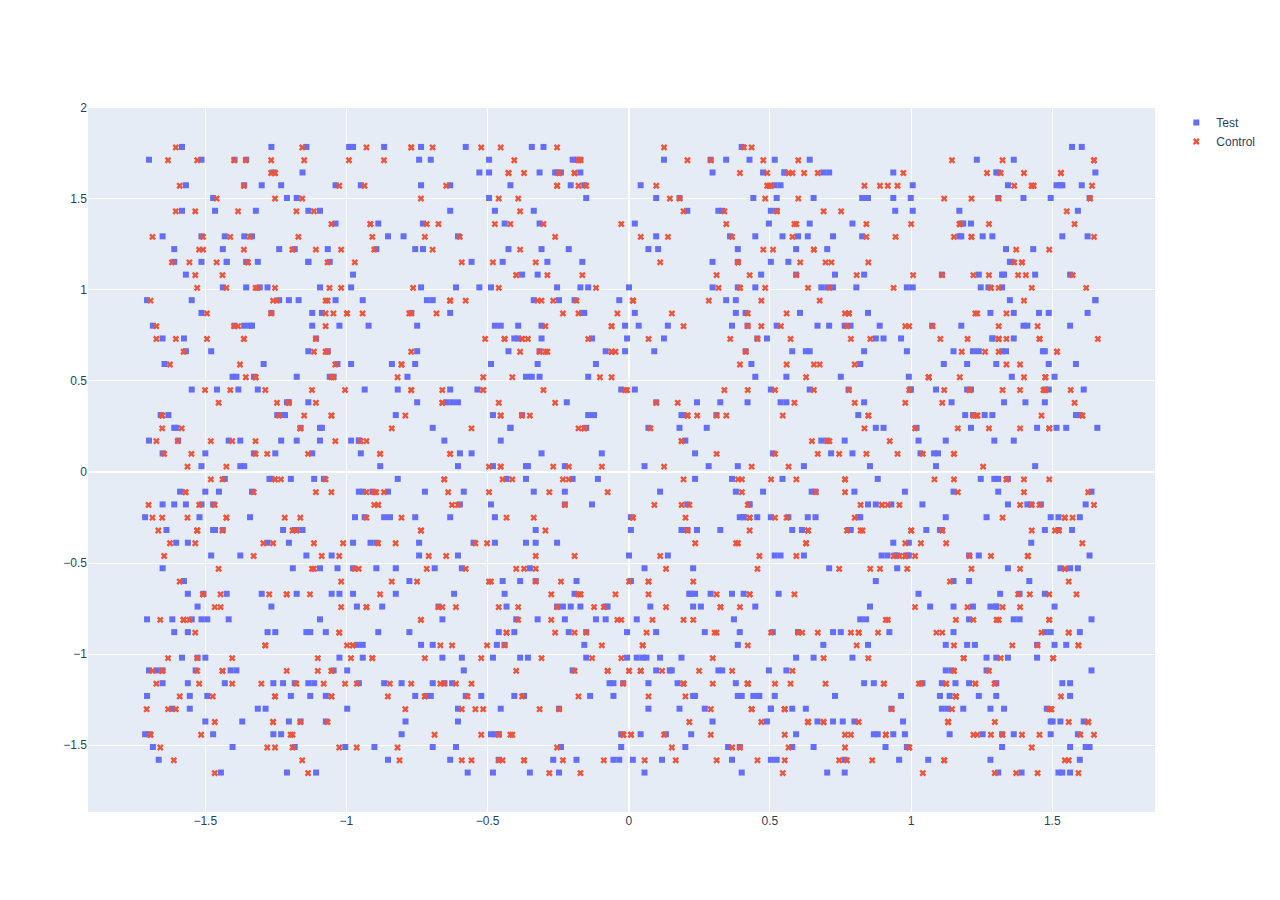
==== templates/graph.html @ 9bb61b9e "changes" ====
<html>
<head><meta charset="utf-8" /></head>
<body>
    <div>                        <script type="text/javascript">window.PlotlyConfig = {MathJaxConfig: 'local'};</script>
        <script type="text/javascript">/**
* plotly.js v2.9.0
* Copyright 2012-2022, Plotly, Inc.
* All rights reserved.
* Licensed under the MIT license
*/
!function(t){if("object"==typeof exports&&"undefined"!=typeof module)module.exports=t();else if("function"==typeof define&&define.amd)define([],t);else{("undefined"!=typeof window?window:"undefined"!=typeof global?global:"undefined"!=typeof self?self:this).Plotly=t()}}((function(){return function t(e,r,n){function i(o,s){if(!r[o]){if(!e[o]){var l="function"==typeof require&&require;if(!s&&l)return l(o,!0);if(a)return a(o,!0);var c=new Error("Cannot find module '"+o+"'");throw c.code="MODULE_NOT_FOUND",c}var u=r[o]={exports:{}};e[o][0].call(u.exports,(function(t){return i(e[o][1][t]||t)}),u,u.exports,t,e,r,n)}return r[o].exports}for(var a="function"==typeof require&&require,o=0;o<n.length;o++)i(n[o]);return i}({1:[function(t,e,r){"use strict";var n=t("../src/lib"),i={"X,X div":'direction:ltr;font-family:"Open Sans",verdana,arial,sans-serif;margin:0;padding:0;',"X input,X button":'font-family:"Open Sans",verdana,arial,sans-serif;',"X input:focus,X button:focus":"outline:none;","X a":"text-decoration:none;","X a:hover":"text-decoration:none;","X .crisp":"shape-rendering:crispEdges;","X .user-select-none":"-webkit-user-select:none;-moz-user-select:none;-ms-user-select:none;-o-user-select:none;user-select:none;","X svg":"overflow:hidden;","X svg a":"fill:#447adb;","X svg a:hover":"fill:#3c6dc5;","X .main-svg":"position:absolute;top:0;left:0;pointer-events:none;","X .main-svg .draglayer":"pointer-events:all;","X .cursor-default":"cursor:default;","X .cursor-pointer":"cursor:pointer;","X .cursor-crosshair":"cursor:crosshair;","X .cursor-move":"cursor:move;","X .cursor-col-resize":"cursor:col-resize;","X .cursor-row-resize":"cursor:row-resize;","X .cursor-ns-resize":"cursor:ns-resize;","X .cursor-ew-resize":"cursor:ew-resize;","X .cursor-sw-resize":"cursor:sw-resize;","X .cursor-s-resize":"cursor:s-resize;","X .cursor-se-resize":"cursor:se-resize;","X .cursor-w-resize":"cursor:w-resize;","X .cursor-e-resize":"cursor:e-resize;","X .cursor-nw-resize":"cursor:nw-resize;","X .cursor-n-resize":"cursor:n-resize;","X .cursor-ne-resize":"cursor:ne-resize;","X .cursor-grab":"cursor:-webkit-grab;cursor:grab;","X .modebar":"position:absolute;top:2px;right:2px;","X .ease-bg":"-webkit-transition:background-color .3s ease 0s;-moz-transition:background-color .3s ease 0s;-ms-transition:background-color .3s ease 0s;-o-transition:background-color .3s ease 0s;transition:background-color .3s ease 0s;","X .modebar--hover>:not(.watermark)":"opacity:0;-webkit-transition:opacity .3s ease 0s;-moz-transition:opacity .3s ease 0s;-ms-transition:opacity .3s ease 0s;-o-transition:opacity .3s ease 0s;transition:opacity .3s ease 0s;","X:hover .modebar--hover .modebar-group":"opacity:1;","X .modebar-group":"float:left;display:inline-block;box-sizing:border-box;padding-left:8px;position:relative;vertical-align:middle;white-space:nowrap;","X .modebar-btn":"position:relative;font-size:16px;padding:3px 4px;height:22px;cursor:pointer;line-height:normal;box-sizing:border-box;","X .modebar-btn svg":"position:relative;top:2px;","X .modebar.vertical":"display:flex;flex-direction:column;flex-wrap:wrap;align-content:flex-end;max-height:100%;","X .modebar.vertical svg":"top:-1px;","X .modebar.vertical .modebar-group":"display:block;float:none;padding-left:0px;padding-bottom:8px;","X .modebar.vertical .modebar-group .modebar-btn":"display:block;text-align:center;","X [data-title]:before,X [data-title]:after":"position:absolute;-webkit-transform:translate3d(0, 0, 0);-moz-transform:translate3d(0, 0, 0);-ms-transform:translate3d(0, 0, 0);-o-transform:translate3d(0, 0, 0);transform:translate3d(0, 0, 0);display:none;opacity:0;z-index:1001;pointer-events:none;top:110%;right:50%;","X [data-title]:hover:before,X [data-title]:hover:after":"display:block;opacity:1;","X [data-title]:before":'content:"";position:absolute;background:transparent;border:6px solid transparent;z-index:1002;margin-top:-12px;border-bottom-color:#69738a;margin-right:-6px;',"X [data-title]:after":"content:attr(data-title);background:#69738a;color:#fff;padding:8px 10px;font-size:12px;line-height:12px;white-space:nowrap;margin-right:-18px;border-radius:2px;","X .vertical [data-title]:before,X .vertical [data-title]:after":"top:0%;right:200%;","X .vertical [data-title]:before":"border:6px solid transparent;border-left-color:#69738a;margin-top:8px;margin-right:-30px;","X .select-outline":"fill:none;stroke-width:1;shape-rendering:crispEdges;","X .select-outline-1":"stroke:#fff;","X .select-outline-2":"stroke:#000;stroke-dasharray:2px 2px;",Y:'font-family:"Open Sans",verdana,arial,sans-serif;position:fixed;top:50px;right:20px;z-index:10000;font-size:10pt;max-width:180px;',"Y p":"margin:0;","Y .notifier-note":"min-width:180px;max-width:250px;border:1px solid #fff;z-index:3000;margin:0;background-color:#8c97af;background-color:rgba(140,151,175,.9);color:#fff;padding:10px;overflow-wrap:break-word;word-wrap:break-word;-ms-hyphens:auto;-webkit-hyphens:auto;hyphens:auto;","Y .notifier-close":"color:#fff;opacity:.8;float:right;padding:0 5px;background:none;border:none;font-size:20px;font-weight:bold;line-height:20px;","Y .notifier-close:hover":"color:#444;text-decoration:none;cursor:pointer;"};for(var a in i){var o=a.replace(/^,/," ,").replace(/X/g,".js-plotly-plot .plotly").replace(/Y/g,".plotly-notifier");n.addStyleRule(o,i[a])}},{"../src/lib":503}],2:[function(t,e,r){"use strict";e.exports=t("../src/transforms/aggregate")},{"../src/transforms/aggregate":1114}],3:[function(t,e,r){"use strict";e.exports=t("../src/traces/bar")},{"../src/traces/bar":656}],4:[function(t,e,r){"use strict";e.exports=t("../src/traces/barpolar")},{"../src/traces/barpolar":669}],5:[function(t,e,r){"use strict";e.exports=t("../src/traces/box")},{"../src/traces/box":679}],6:[function(t,e,r){"use strict";e.exports=t("../src/components/calendars")},{"../src/components/calendars":364}],7:[function(t,e,r){"use strict";e.exports=t("../src/traces/candlestick")},{"../src/traces/candlestick":688}],8:[function(t,e,r){"use strict";e.exports=t("../src/traces/carpet")},{"../src/traces/carpet":707}],9:[function(t,e,r){"use strict";e.exports=t("../src/traces/choropleth")},{"../src/traces/choropleth":721}],10:[function(t,e,r){"use strict";e.exports=t("../src/traces/choroplethmapbox")},{"../src/traces/choroplethmapbox":728}],11:[function(t,e,r){"use strict";e.exports=t("../src/traces/cone")},{"../src/traces/cone":734}],12:[function(t,e,r){"use strict";e.exports=t("../src/traces/contour")},{"../src/traces/contour":749}],13:[function(t,e,r){"use strict";e.exports=t("../src/traces/contourcarpet")},{"../src/traces/contourcarpet":760}],14:[function(t,e,r){"use strict";e.exports=t("../src/core")},{"../src/core":481}],15:[function(t,e,r){"use strict";e.exports=t("../src/traces/densitymapbox")},{"../src/traces/densitymapbox":768}],16:[function(t,e,r){"use strict";e.exports=t("../src/transforms/filter")},{"../src/transforms/filter":1115}],17:[function(t,e,r){"use strict";e.exports=t("../src/traces/funnel")},{"../src/traces/funnel":778}],18:[function(t,e,r){"use strict";e.exports=t("../src/traces/funnelarea")},{"../src/traces/funnelarea":787}],19:[function(t,e,r){"use strict";e.exports=t("../src/transforms/groupby")},{"../src/transforms/groupby":1116}],20:[function(t,e,r){"use strict";e.exports=t("../src/traces/heatmap")},{"../src/traces/heatmap":800}],21:[function(t,e,r){"use strict";e.exports=t("../src/traces/heatmapgl")},{"../src/traces/heatmapgl":811}],22:[function(t,e,r){"use strict";e.exports=t("../src/traces/histogram")},{"../src/traces/histogram":823}],23:[function(t,e,r){"use strict";e.exports=t("../src/traces/histogram2d")},{"../src/traces/histogram2d":829}],24:[function(t,e,r){"use strict";e.exports=t("../src/traces/histogram2dcontour")},{"../src/traces/histogram2dcontour":833}],25:[function(t,e,r){"use strict";e.exports=t("../src/traces/icicle")},{"../src/traces/icicle":839}],26:[function(t,e,r){"use strict";e.exports=t("../src/traces/image")},{"../src/traces/image":852}],27:[function(t,e,r){"use strict";var n=t("./core");n.register([t("./bar"),t("./box"),t("./heatmap"),t("./histogram"),t("./histogram2d"),t("./histogram2dcontour"),t("./contour"),t("./scatterternary"),t("./violin"),t("./funnel"),t("./waterfall"),t("./image"),t("./pie"),t("./sunburst"),t("./treemap"),t("./icicle"),t("./funnelarea"),t("./scatter3d"),t("./surface"),t("./isosurface"),t("./volume"),t("./mesh3d"),t("./cone"),t("./streamtube"),t("./scattergeo"),t("./choropleth"),t("./scattergl"),t("./splom"),t("./pointcloud"),t("./heatmapgl"),t("./parcoords"),t("./parcats"),t("./scattermapbox"),t("./choroplethmapbox"),t("./densitymapbox"),t("./sankey"),t("./indicator"),t("./table"),t("./carpet"),t("./scattercarpet"),t("./contourcarpet"),t("./ohlc"),t("./candlestick"),t("./scatterpolar"),t("./scatterpolargl"),t("./barpolar"),t("./scattersmith"),t("./aggregate"),t("./filter"),t("./groupby"),t("./sort"),t("./calendars")]),e.exports=n},{"./aggregate":2,"./bar":3,"./barpolar":4,"./box":5,"./calendars":6,"./candlestick":7,"./carpet":8,"./choropleth":9,"./choroplethmapbox":10,"./cone":11,"./contour":12,"./contourcarpet":13,"./core":14,"./densitymapbox":15,"./filter":16,"./funnel":17,"./funnelarea":18,"./groupby":19,"./heatmap":20,"./heatmapgl":21,"./histogram":22,"./histogram2d":23,"./histogram2dcontour":24,"./icicle":25,"./image":26,"./indicator":28,"./isosurface":29,"./mesh3d":30,"./ohlc":31,"./parcats":32,"./parcoords":33,"./pie":34,"./pointcloud":35,"./sankey":36,"./scatter3d":37,"./scattercarpet":38,"./scattergeo":39,"./scattergl":40,"./scattermapbox":41,"./scatterpolar":42,"./scatterpolargl":43,"./scattersmith":44,"./scatterternary":45,"./sort":46,"./splom":47,"./streamtube":48,"./sunburst":49,"./surface":50,"./table":51,"./treemap":52,"./violin":53,"./volume":54,"./waterfall":55}],28:[function(t,e,r){"use strict";e.exports=t("../src/traces/indicator")},{"../src/traces/indicator":860}],29:[function(t,e,r){"use strict";e.exports=t("../src/traces/isosurface")},{"../src/traces/isosurface":866}],30:[function(t,e,r){"use strict";e.exports=t("../src/traces/mesh3d")},{"../src/traces/mesh3d":871}],31:[function(t,e,r){"use strict";e.exports=t("../src/traces/ohlc")},{"../src/traces/ohlc":876}],32:[function(t,e,r){"use strict";e.exports=t("../src/traces/parcats")},{"../src/traces/parcats":885}],33:[function(t,e,r){"use strict";e.exports=t("../src/traces/parcoords")},{"../src/traces/parcoords":895}],34:[function(t,e,r){"use strict";e.exports=t("../src/traces/pie")},{"../src/traces/pie":906}],35:[function(t,e,r){"use strict";e.exports=t("../src/traces/pointcloud")},{"../src/traces/pointcloud":915}],36:[function(t,e,r){"use strict";e.exports=t("../src/traces/sankey")},{"../src/traces/sankey":921}],37:[function(t,e,r){"use strict";e.exports=t("../src/traces/scatter3d")},{"../src/traces/scatter3d":959}],38:[function(t,e,r){"use strict";e.exports=t("../src/traces/scattercarpet")},{"../src/traces/scattercarpet":966}],39:[function(t,e,r){"use strict";e.exports=t("../src/traces/scattergeo")},{"../src/traces/scattergeo":974}],40:[function(t,e,r){"use strict";e.exports=t("../src/traces/scattergl")},{"../src/traces/scattergl":987}],41:[function(t,e,r){"use strict";e.exports=t("../src/traces/scattermapbox")},{"../src/traces/scattermapbox":997}],42:[function(t,e,r){"use strict";e.exports=t("../src/traces/scatterpolar")},{"../src/traces/scatterpolar":1005}],43:[function(t,e,r){"use strict";e.exports=t("../src/traces/scatterpolargl")},{"../src/traces/scatterpolargl":1012}],44:[function(t,e,r){"use strict";e.exports=t("../src/traces/scattersmith")},{"../src/traces/scattersmith":1019}],45:[function(t,e,r){"use strict";e.exports=t("../src/traces/scatterternary")},{"../src/traces/scatterternary":1027}],46:[function(t,e,r){"use strict";e.exports=t("../src/transforms/sort")},{"../src/transforms/sort":1118}],47:[function(t,e,r){"use strict";e.exports=t("../src/traces/splom")},{"../src/traces/splom":1036}],48:[function(t,e,r){"use strict";e.exports=t("../src/traces/streamtube")},{"../src/traces/streamtube":1044}],49:[function(t,e,r){"use strict";e.exports=t("../src/traces/sunburst")},{"../src/traces/sunburst":1052}],50:[function(t,e,r){"use strict";e.exports=t("../src/traces/surface")},{"../src/traces/surface":1061}],51:[function(t,e,r){"use strict";e.exports=t("../src/traces/table")},{"../src/traces/table":1069}],52:[function(t,e,r){"use strict";e.exports=t("../src/traces/treemap")},{"../src/traces/treemap":1080}],53:[function(t,e,r){"use strict";e.exports=t("../src/traces/violin")},{"../src/traces/violin":1093}],54:[function(t,e,r){"use strict";e.exports=t("../src/traces/volume")},{"../src/traces/volume":1101}],55:[function(t,e,r){"use strict";e.exports=t("../src/traces/waterfall")},{"../src/traces/waterfall":1109}],56:[function(t,e,r){!function(n,i){"object"==typeof r&&void 0!==e?i(r,t("d3-array"),t("d3-collection"),t("d3-shape"),t("elementary-circuits-directed-graph")):i(n.d3=n.d3||{},n.d3,n.d3,n.d3,null)}(this,(function(t,e,r,n,i){"use strict";function a(t){return t.target.depth}function o(t,e){return t.sourceLinks.length?t.depth:e-1}function s(t){return function(){return t}}i=i&&i.hasOwnProperty("default")?i.default:i;var l="function"==typeof Symbol&&"symbol"==typeof Symbol.iterator?function(t){return typeof t}:function(t){return t&&"function"==typeof Symbol&&t.constructor===Symbol&&t!==Symbol.prototype?"symbol":typeof t};function c(t,e){return f(t.source,e.source)||t.index-e.index}function u(t,e){return f(t.target,e.target)||t.index-e.index}function f(t,e){return t.partOfCycle===e.partOfCycle?t.y0-e.y0:"top"===t.circularLinkType||"bottom"===e.circularLinkType?-1:1}function h(t){return t.value}function p(t){return(t.y0+t.y1)/2}function d(t){return p(t.source)}function g(t){return p(t.target)}function m(t){return t.index}function v(t){return t.nodes}function y(t){return t.links}function x(t,e){var r=t.get(e);if(!r)throw new Error("missing: "+e);return r}function b(t,e){return e(t)}function _(t,e,r){var n=0;if(null===r){for(var a=[],o=0;o<t.links.length;o++){var s=t.links[o],l=s.source.index,c=s.target.index;a[l]||(a[l]=[]),a[c]||(a[c]=[]),-1===a[l].indexOf(c)&&a[l].push(c)}var u=i(a);u.sort((function(t,e){return t.length-e.length}));var f={};for(o=0;o<u.length;o++){var h=u[o].slice(-2);f[h[0]]||(f[h[0]]={}),f[h[0]][h[1]]=!0}t.links.forEach((function(t){var e=t.target.index,r=t.source.index;e===r||f[r]&&f[r][e]?(t.circular=!0,t.circularLinkID=n,n+=1):t.circular=!1}))}else t.links.forEach((function(t){t.source[r]<t.target[r]?t.circular=!1:(t.circular=!0,t.circularLinkID=n,n+=1)}))}function w(t,e){var r=0,n=0;t.links.forEach((function(i){i.circular&&(i.source.circularLinkType||i.target.circularLinkType?i.circularLinkType=i.source.circularLinkType?i.source.circularLinkType:i.target.circularLinkType:i.circularLinkType=r<n?"top":"bottom","top"==i.circularLinkType?r+=1:n+=1,t.nodes.forEach((function(t){b(t,e)!=b(i.source,e)&&b(t,e)!=b(i.target,e)||(t.circularLinkType=i.circularLinkType)})))})),t.links.forEach((function(t){t.circular&&(t.source.circularLinkType==t.target.circularLinkType&&(t.circularLinkType=t.source.circularLinkType),q(t,e)&&(t.circularLinkType=t.source.circularLinkType))}))}function T(t){var e=Math.abs(t.y1-t.y0),r=Math.abs(t.target.x0-t.source.x1);return Math.atan(r/e)}function k(t,e){var r=0;t.sourceLinks.forEach((function(t){r=t.circular&&!q(t,e)?r+1:r}));var n=0;return t.targetLinks.forEach((function(t){n=t.circular&&!q(t,e)?n+1:n})),r+n}function A(t){var e=t.source.sourceLinks,r=0;e.forEach((function(t){r=t.circular?r+1:r}));var n=t.target.targetLinks,i=0;return n.forEach((function(t){i=t.circular?i+1:i})),!(r>1||i>1)}function M(t,e,r){return t.sort(E),t.forEach((function(n,i){var a,o,s=0;if(q(n,r)&&A(n))n.circularPathData.verticalBuffer=s+n.width/2;else{for(var l=0;l<i;l++)if(a=t[i],o=t[l],!(a.source.column<o.target.column||a.target.column>o.source.column)){var c=t[l].circularPathData.verticalBuffer+t[l].width/2+e;s=c>s?c:s}n.circularPathData.verticalBuffer=s+n.width/2}})),t}function S(t,r,i,a){var o=e.min(t.links,(function(t){return t.source.y0}));t.links.forEach((function(t){t.circular&&(t.circularPathData={})})),M(t.links.filter((function(t){return"top"==t.circularLinkType})),r,a),M(t.links.filter((function(t){return"bottom"==t.circularLinkType})),r,a),t.links.forEach((function(e){if(e.circular){if(e.circularPathData.arcRadius=e.width+10,e.circularPathData.leftNodeBuffer=5,e.circularPathData.rightNodeBuffer=5,e.circularPathData.sourceWidth=e.source.x1-e.source.x0,e.circularPathData.sourceX=e.source.x0+e.circularPathData.sourceWidth,e.circularPathData.targetX=e.target.x0,e.circularPathData.sourceY=e.y0,e.circularPathData.targetY=e.y1,q(e,a)&&A(e))e.circularPathData.leftSmallArcRadius=10+e.width/2,e.circularPathData.leftLargeArcRadius=10+e.width/2,e.circularPathData.rightSmallArcRadius=10+e.width/2,e.circularPathData.rightLargeArcRadius=10+e.width/2,"bottom"==e.circularLinkType?(e.circularPathData.verticalFullExtent=e.source.y1+25+e.circularPathData.verticalBuffer,e.circularPathData.verticalLeftInnerExtent=e.circularPathData.verticalFullExtent-e.circularPathData.leftLargeArcRadius,e.circularPathData.verticalRightInnerExtent=e.circularPathData.verticalFullExtent-e.circularPathData.rightLargeArcRadius):(e.circularPathData.verticalFullExtent=e.source.y0-25-e.circularPathData.verticalBuffer,e.circularPathData.verticalLeftInnerExtent=e.circularPathData.verticalFullExtent+e.circularPathData.leftLargeArcRadius,e.circularPathData.verticalRightInnerExtent=e.circularPathData.verticalFullExtent+e.circularPathData.rightLargeArcRadius);else{var s=e.source.column,l=e.circularLinkType,c=t.links.filter((function(t){return t.source.column==s&&t.circularLinkType==l}));"bottom"==e.circularLinkType?c.sort(C):c.sort(L);var u=0;c.forEach((function(t,n){t.circularLinkID==e.circularLinkID&&(e.circularPathData.leftSmallArcRadius=10+e.width/2+u,e.circularPathData.leftLargeArcRadius=10+e.width/2+n*r+u),u+=t.width})),s=e.target.column,c=t.links.filter((function(t){return t.target.column==s&&t.circularLinkType==l})),"bottom"==e.circularLinkType?c.sort(I):c.sort(P),u=0,c.forEach((function(t,n){t.circularLinkID==e.circularLinkID&&(e.circularPathData.rightSmallArcRadius=10+e.width/2+u,e.circularPathData.rightLargeArcRadius=10+e.width/2+n*r+u),u+=t.width})),"bottom"==e.circularLinkType?(e.circularPathData.verticalFullExtent=Math.max(i,e.source.y1,e.target.y1)+25+e.circularPathData.verticalBuffer,e.circularPathData.verticalLeftInnerExtent=e.circularPathData.verticalFullExtent-e.circularPathData.leftLargeArcRadius,e.circularPathData.verticalRightInnerExtent=e.circularPathData.verticalFullExtent-e.circularPathData.rightLargeArcRadius):(e.circularPathData.verticalFullExtent=o-25-e.circularPathData.verticalBuffer,e.circularPathData.verticalLeftInnerExtent=e.circularPathData.verticalFullExtent+e.circularPathData.leftLargeArcRadius,e.circularPathData.verticalRightInnerExtent=e.circularPathData.verticalFullExtent+e.circularPathData.rightLargeArcRadius)}e.circularPathData.leftInnerExtent=e.circularPathData.sourceX+e.circularPathData.leftNodeBuffer,e.circularPathData.rightInnerExtent=e.circularPathData.targetX-e.circularPathData.rightNodeBuffer,e.circularPathData.leftFullExtent=e.circularPathData.sourceX+e.circularPathData.leftLargeArcRadius+e.circularPathData.leftNodeBuffer,e.circularPathData.rightFullExtent=e.circularPathData.targetX-e.circularPathData.rightLargeArcRadius-e.circularPathData.rightNodeBuffer}if(e.circular)e.path=function(t){var e="";e="top"==t.circularLinkType?"M"+t.circularPathData.sourceX+" "+t.circularPathData.sourceY+" L"+t.circularPathData.leftInnerExtent+" "+t.circularPathData.sourceY+" A"+t.circularPathData.leftLargeArcRadius+" "+t.circularPathData.leftSmallArcRadius+" 0 0 0 "+t.circularPathData.leftFullExtent+" "+(t.circularPathData.sourceY-t.circularPathData.leftSmallArcRadius)+" L"+t.circularPathData.leftFullExtent+" "+t.circularPathData.verticalLeftInnerExtent+" A"+t.circularPathData.leftLargeArcRadius+" "+t.circularPathData.leftLargeArcRadius+" 0 0 0 "+t.circularPathData.leftInnerExtent+" "+t.circularPathData.verticalFullExtent+" L"+t.circularPathData.rightInnerExtent+" "+t.circularPathData.verticalFullExtent+" A"+t.circularPathData.rightLargeArcRadius+" "+t.circularPathData.rightLargeArcRadius+" 0 0 0 "+t.circularPathData.rightFullExtent+" "+t.circularPathData.verticalRightInnerExtent+" L"+t.circularPathData.rightFullExtent+" "+(t.circularPathData.targetY-t.circularPathData.rightSmallArcRadius)+" A"+t.circularPathData.rightLargeArcRadius+" "+t.circularPathData.rightSmallArcRadius+" 0 0 0 "+t.circularPathData.rightInnerExtent+" "+t.circularPathData.targetY+" L"+t.circularPathData.targetX+" "+t.circularPathData.targetY:"M"+t.circularPathData.sourceX+" "+t.circularPathData.sourceY+" L"+t.circularPathData.leftInnerExtent+" "+t.circularPathData.sourceY+" A"+t.circularPathData.leftLargeArcRadius+" "+t.circularPathData.leftSmallArcRadius+" 0 0 1 "+t.circularPathData.leftFullExtent+" "+(t.circularPathData.sourceY+t.circularPathData.leftSmallArcRadius)+" L"+t.circularPathData.leftFullExtent+" "+t.circularPathData.verticalLeftInnerExtent+" A"+t.circularPathData.leftLargeArcRadius+" "+t.circularPathData.leftLargeArcRadius+" 0 0 1 "+t.circularPathData.leftInnerExtent+" "+t.circularPathData.verticalFullExtent+" L"+t.circularPathData.rightInnerExtent+" "+t.circularPathData.verticalFullExtent+" A"+t.circularPathData.rightLargeArcRadius+" "+t.circularPathData.rightLargeArcRadius+" 0 0 1 "+t.circularPathData.rightFullExtent+" "+t.circularPathData.verticalRightInnerExtent+" L"+t.circularPathData.rightFullExtent+" "+(t.circularPathData.targetY+t.circularPathData.rightSmallArcRadius)+" A"+t.circularPathData.rightLargeArcRadius+" "+t.circularPathData.rightSmallArcRadius+" 0 0 1 "+t.circularPathData.rightInnerExtent+" "+t.circularPathData.targetY+" L"+t.circularPathData.targetX+" "+t.circularPathData.targetY;return e}(e);else{var f=n.linkHorizontal().source((function(t){return[t.source.x0+(t.source.x1-t.source.x0),t.y0]})).target((function(t){return[t.target.x0,t.y1]}));e.path=f(e)}}))}function E(t,e){return O(t)==O(e)?"bottom"==t.circularLinkType?C(t,e):L(t,e):O(e)-O(t)}function L(t,e){return t.y0-e.y0}function C(t,e){return e.y0-t.y0}function P(t,e){return t.y1-e.y1}function I(t,e){return e.y1-t.y1}function O(t){return t.target.column-t.source.column}function z(t){return t.target.x0-t.source.x1}function D(t,e){var r=T(t),n=z(e)/Math.tan(r);return"up"==H(t)?t.y1+n:t.y1-n}function R(t,e){var r=T(t),n=z(e)/Math.tan(r);return"up"==H(t)?t.y1-n:t.y1+n}function F(t,e,r,n){t.links.forEach((function(i){if(!i.circular&&i.target.column-i.source.column>1){var a=i.source.column+1,o=i.target.column-1,s=1,l=o-a+1;for(s=1;a<=o;a++,s++)t.nodes.forEach((function(o){if(o.column==a){var c,u=s/(l+1),f=Math.pow(1-u,3),h=3*u*Math.pow(1-u,2),p=3*Math.pow(u,2)*(1-u),d=Math.pow(u,3),g=f*i.y0+h*i.y0+p*i.y1+d*i.y1,m=g-i.width/2,v=g+i.width/2;m>o.y0&&m<o.y1?(c=o.y1-m+10,c="bottom"==o.circularLinkType?c:-c,o=N(o,c,e,r),t.nodes.forEach((function(t){b(t,n)!=b(o,n)&&t.column==o.column&&B(o,t)&&N(t,c,e,r)}))):(v>o.y0&&v<o.y1||m<o.y0&&v>o.y1)&&(c=v-o.y0+10,o=N(o,c,e,r),t.nodes.forEach((function(t){b(t,n)!=b(o,n)&&t.column==o.column&&t.y0<o.y1&&t.y1>o.y1&&N(t,c,e,r)})))}}))}}))}function B(t,e){return t.y0>e.y0&&t.y0<e.y1||(t.y1>e.y0&&t.y1<e.y1||t.y0<e.y0&&t.y1>e.y1)}function N(t,e,r,n){return t.y0+e>=r&&t.y1+e<=n&&(t.y0=t.y0+e,t.y1=t.y1+e,t.targetLinks.forEach((function(t){t.y1=t.y1+e})),t.sourceLinks.forEach((function(t){t.y0=t.y0+e}))),t}function j(t,e,r,n){t.nodes.forEach((function(i){n&&i.y+(i.y1-i.y0)>e&&(i.y=i.y-(i.y+(i.y1-i.y0)-e));var a=t.links.filter((function(t){return b(t.source,r)==b(i,r)})),o=a.length;o>1&&a.sort((function(t,e){if(!t.circular&&!e.circular){if(t.target.column==e.target.column)return t.y1-e.y1;if(!V(t,e))return t.y1-e.y1;if(t.target.column>e.target.column){var r=R(e,t);return t.y1-r}if(e.target.column>t.target.column)return R(t,e)-e.y1}return t.circular&&!e.circular?"top"==t.circularLinkType?-1:1:e.circular&&!t.circular?"top"==e.circularLinkType?1:-1:t.circular&&e.circular?t.circularLinkType===e.circularLinkType&&"top"==t.circularLinkType?t.target.column===e.target.column?t.target.y1-e.target.y1:e.target.column-t.target.column:t.circularLinkType===e.circularLinkType&&"bottom"==t.circularLinkType?t.target.column===e.target.column?e.target.y1-t.target.y1:t.target.column-e.target.column:"top"==t.circularLinkType?-1:1:void 0}));var s=i.y0;a.forEach((function(t){t.y0=s+t.width/2,s+=t.width})),a.forEach((function(t,e){if("bottom"==t.circularLinkType){for(var r=e+1,n=0;r<o;r++)n+=a[r].width;t.y0=i.y1-n-t.width/2}}))}))}function U(t,e,r){t.nodes.forEach((function(e){var n=t.links.filter((function(t){return b(t.target,r)==b(e,r)})),i=n.length;i>1&&n.sort((function(t,e){if(!t.circular&&!e.circular){if(t.source.column==e.source.column)return t.y0-e.y0;if(!V(t,e))return t.y0-e.y0;if(e.source.column<t.source.column){var r=D(e,t);return t.y0-r}if(t.source.column<e.source.column)return D(t,e)-e.y0}return t.circular&&!e.circular?"top"==t.circularLinkType?-1:1:e.circular&&!t.circular?"top"==e.circularLinkType?1:-1:t.circular&&e.circular?t.circularLinkType===e.circularLinkType&&"top"==t.circularLinkType?t.source.column===e.source.column?t.source.y1-e.source.y1:t.source.column-e.source.column:t.circularLinkType===e.circularLinkType&&"bottom"==t.circularLinkType?t.source.column===e.source.column?t.source.y1-e.source.y1:e.source.column-t.source.column:"top"==t.circularLinkType?-1:1:void 0}));var a=e.y0;n.forEach((function(t){t.y1=a+t.width/2,a+=t.width})),n.forEach((function(t,r){if("bottom"==t.circularLinkType){for(var a=r+1,o=0;a<i;a++)o+=n[a].width;t.y1=e.y1-o-t.width/2}}))}))}function V(t,e){return H(t)==H(e)}function H(t){return t.y0-t.y1>0?"up":"down"}function q(t,e){return b(t.source,e)==b(t.target,e)}function G(t,r,n){var i=t.nodes,a=t.links,o=!1,s=!1;if(a.forEach((function(t){"top"==t.circularLinkType?o=!0:"bottom"==t.circularLinkType&&(s=!0)})),0==o||0==s){var l=e.min(i,(function(t){return t.y0})),c=(n-r)/(e.max(i,(function(t){return t.y1}))-l);i.forEach((function(t){var e=(t.y1-t.y0)*c;t.y0=(t.y0-l)*c,t.y1=t.y0+e})),a.forEach((function(t){t.y0=(t.y0-l)*c,t.y1=(t.y1-l)*c,t.width=t.width*c}))}}t.sankeyCircular=function(){var t,n,i=0,a=0,b=1,T=1,A=24,M=m,E=o,L=v,C=y,P=32,I=2,O=null;function z(){var t={nodes:L.apply(null,arguments),links:C.apply(null,arguments)};D(t),_(t,M,O),R(t),B(t),w(t,M),N(t,P,M),V(t);for(var e=4,r=0;r<e;r++)j(t,T,M),U(t,T,M),F(t,a,T,M),j(t,T,M),U(t,T,M);return G(t,a,T),S(t,I,T,M),t}function D(t){t.nodes.forEach((function(t,e){t.index=e,t.sourceLinks=[],t.targetLinks=[]}));var e=r.map(t.nodes,M);return t.links.forEach((function(t,r){t.index=r;var n=t.source,i=t.target;"object"!==(void 0===n?"undefined":l(n))&&(n=t.source=x(e,n)),"object"!==(void 0===i?"undefined":l(i))&&(i=t.target=x(e,i)),n.sourceLinks.push(t),i.targetLinks.push(t)})),t}function R(t){t.nodes.forEach((function(t){t.partOfCycle=!1,t.value=Math.max(e.sum(t.sourceLinks,h),e.sum(t.targetLinks,h)),t.sourceLinks.forEach((function(e){e.circular&&(t.partOfCycle=!0,t.circularLinkType=e.circularLinkType)})),t.targetLinks.forEach((function(e){e.circular&&(t.partOfCycle=!0,t.circularLinkType=e.circularLinkType)}))}))}function B(t){var e,r,n;for(e=t.nodes,r=[],n=0;e.length;++n,e=r,r=[])e.forEach((function(t){t.depth=n,t.sourceLinks.forEach((function(t){r.indexOf(t.target)<0&&!t.circular&&r.push(t.target)}))}));for(e=t.nodes,r=[],n=0;e.length;++n,e=r,r=[])e.forEach((function(t){t.height=n,t.targetLinks.forEach((function(t){r.indexOf(t.source)<0&&!t.circular&&r.push(t.source)}))}));t.nodes.forEach((function(t){t.column=Math.floor(E.call(null,t,n))}))}function N(o,s,l){var c=r.nest().key((function(t){return t.column})).sortKeys(e.ascending).entries(o.nodes).map((function(t){return t.values}));!function(r){if(n){var s=1/0;c.forEach((function(t){var e=T*n/(t.length+1);s=e<s?e:s})),t=s}var l=e.min(c,(function(r){return(T-a-(r.length-1)*t)/e.sum(r,h)}));l*=.3,o.links.forEach((function(t){t.width=t.value*l}));var u=function(t){var r=0,n=0,i=0,a=0,o=e.max(t.nodes,(function(t){return t.column}));return t.links.forEach((function(t){t.circular&&("top"==t.circularLinkType?r+=t.width:n+=t.width,0==t.target.column&&(a+=t.width),t.source.column==o&&(i+=t.width))})),{top:r=r>0?r+25+10:r,bottom:n=n>0?n+25+10:n,left:a=a>0?a+25+10:a,right:i=i>0?i+25+10:i}}(o),f=function(t,r){var n=e.max(t.nodes,(function(t){return t.column})),o=b-i,s=T-a,l=o/(o+r.right+r.left),c=s/(s+r.top+r.bottom);return i=i*l+r.left,b=0==r.right?b:b*l,a=a*c+r.top,T*=c,t.nodes.forEach((function(t){t.x0=i+t.column*((b-i-A)/n),t.x1=t.x0+A})),c}(o,u);l*=f,o.links.forEach((function(t){t.width=t.value*l})),c.forEach((function(t){var e=t.length;t.forEach((function(t,n){t.depth==c.length-1&&1==e||0==t.depth&&1==e?(t.y0=T/2-t.value*l,t.y1=t.y0+t.value*l):t.partOfCycle?0==k(t,r)?(t.y0=T/2+n,t.y1=t.y0+t.value*l):"top"==t.circularLinkType?(t.y0=a+n,t.y1=t.y0+t.value*l):(t.y0=T-t.value*l-n,t.y1=t.y0+t.value*l):0==u.top||0==u.bottom?(t.y0=(T-a)/e*n,t.y1=t.y0+t.value*l):(t.y0=(T-a)/2-e/2+n,t.y1=t.y0+t.value*l)}))}))}(l),y();for(var u=1,m=s;m>0;--m)v(u*=.99,l),y();function v(t,r){var n=c.length;c.forEach((function(i){var a=i.length,o=i[0].depth;i.forEach((function(i){var s;if(i.sourceLinks.length||i.targetLinks.length)if(i.partOfCycle&&k(i,r)>0);else if(0==o&&1==a)s=i.y1-i.y0,i.y0=T/2-s/2,i.y1=T/2+s/2;else if(o==n-1&&1==a)s=i.y1-i.y0,i.y0=T/2-s/2,i.y1=T/2+s/2;else{var l=e.mean(i.sourceLinks,g),c=e.mean(i.targetLinks,d),u=((l&&c?(l+c)/2:l||c)-p(i))*t;i.y0+=u,i.y1+=u}}))}))}function y(){c.forEach((function(e){var r,n,i,o=a,s=e.length;for(e.sort(f),i=0;i<s;++i)(n=o-(r=e[i]).y0)>0&&(r.y0+=n,r.y1+=n),o=r.y1+t;if((n=o-t-T)>0)for(o=r.y0-=n,r.y1-=n,i=s-2;i>=0;--i)(n=(r=e[i]).y1+t-o)>0&&(r.y0-=n,r.y1-=n),o=r.y0}))}}function V(t){t.nodes.forEach((function(t){t.sourceLinks.sort(u),t.targetLinks.sort(c)})),t.nodes.forEach((function(t){var e=t.y0,r=e,n=t.y1,i=n;t.sourceLinks.forEach((function(t){t.circular?(t.y0=n-t.width/2,n-=t.width):(t.y0=e+t.width/2,e+=t.width)})),t.targetLinks.forEach((function(t){t.circular?(t.y1=i-t.width/2,i-=t.width):(t.y1=r+t.width/2,r+=t.width)}))}))}return z.nodeId=function(t){return arguments.length?(M="function"==typeof t?t:s(t),z):M},z.nodeAlign=function(t){return arguments.length?(E="function"==typeof t?t:s(t),z):E},z.nodeWidth=function(t){return arguments.length?(A=+t,z):A},z.nodePadding=function(e){return arguments.length?(t=+e,z):t},z.nodes=function(t){return arguments.length?(L="function"==typeof t?t:s(t),z):L},z.links=function(t){return arguments.length?(C="function"==typeof t?t:s(t),z):C},z.size=function(t){return arguments.length?(i=a=0,b=+t[0],T=+t[1],z):[b-i,T-a]},z.extent=function(t){return arguments.length?(i=+t[0][0],b=+t[1][0],a=+t[0][1],T=+t[1][1],z):[[i,a],[b,T]]},z.iterations=function(t){return arguments.length?(P=+t,z):P},z.circularLinkGap=function(t){return arguments.length?(I=+t,z):I},z.nodePaddingRatio=function(t){return arguments.length?(n=+t,z):n},z.sortNodes=function(t){return arguments.length?(O=t,z):O},z.update=function(t){return w(t,M),V(t),t.links.forEach((function(t){t.circular&&(t.circularLinkType=t.y0+t.y1<T?"top":"bottom",t.source.circularLinkType=t.circularLinkType,t.target.circularLinkType=t.circularLinkType)})),j(t,T,M,!1),U(t,T,M),S(t,I,T,M),t},z},t.sankeyCenter=function(t){return t.targetLinks.length?t.depth:t.sourceLinks.length?e.min(t.sourceLinks,a)-1:0},t.sankeyLeft=function(t){return t.depth},t.sankeyRight=function(t,e){return e-1-t.height},t.sankeyJustify=o,Object.defineProperty(t,"__esModule",{value:!0})}))},{"d3-array":107,"d3-collection":108,"d3-shape":119,"elementary-circuits-directed-graph":130}],57:[function(t,e,r){!function(n,i){"object"==typeof r&&void 0!==e?i(r,t("d3-array"),t("d3-collection"),t("d3-shape")):i(n.d3=n.d3||{},n.d3,n.d3,n.d3)}(this,(function(t,e,r,n){"use strict";function i(t){return t.target.depth}function a(t,e){return t.sourceLinks.length?t.depth:e-1}function o(t){return function(){return t}}function s(t,e){return c(t.source,e.source)||t.index-e.index}function l(t,e){return c(t.target,e.target)||t.index-e.index}function c(t,e){return t.y0-e.y0}function u(t){return t.value}function f(t){return(t.y0+t.y1)/2}function h(t){return f(t.source)*t.value}function p(t){return f(t.target)*t.value}function d(t){return t.index}function g(t){return t.nodes}function m(t){return t.links}function v(t,e){var r=t.get(e);if(!r)throw new Error("missing: "+e);return r}function y(t){return[t.source.x1,t.y0]}function x(t){return[t.target.x0,t.y1]}t.sankey=function(){var t=0,n=0,i=1,y=1,x=24,b=8,_=d,w=a,T=g,k=m,A=32;function M(){var t={nodes:T.apply(null,arguments),links:k.apply(null,arguments)};return S(t),E(t),L(t),C(t),P(t),t}function S(t){t.nodes.forEach((function(t,e){t.index=e,t.sourceLinks=[],t.targetLinks=[]}));var e=r.map(t.nodes,_);t.links.forEach((function(t,r){t.index=r;var n=t.source,i=t.target;"object"!=typeof n&&(n=t.source=v(e,n)),"object"!=typeof i&&(i=t.target=v(e,i)),n.sourceLinks.push(t),i.targetLinks.push(t)}))}function E(t){t.nodes.forEach((function(t){t.value=Math.max(e.sum(t.sourceLinks,u),e.sum(t.targetLinks,u))}))}function L(e){var r,n,a;for(r=e.nodes,n=[],a=0;r.length;++a,r=n,n=[])r.forEach((function(t){t.depth=a,t.sourceLinks.forEach((function(t){n.indexOf(t.target)<0&&n.push(t.target)}))}));for(r=e.nodes,n=[],a=0;r.length;++a,r=n,n=[])r.forEach((function(t){t.height=a,t.targetLinks.forEach((function(t){n.indexOf(t.source)<0&&n.push(t.source)}))}));var o=(i-t-x)/(a-1);e.nodes.forEach((function(e){e.x1=(e.x0=t+Math.max(0,Math.min(a-1,Math.floor(w.call(null,e,a))))*o)+x}))}function C(t){var i=r.nest().key((function(t){return t.x0})).sortKeys(e.ascending).entries(t.nodes).map((function(t){return t.values}));!function(){var r=e.max(i,(function(t){return t.length})),a=2/3*(y-n)/(r-1);b>a&&(b=a);var o=e.min(i,(function(t){return(y-n-(t.length-1)*b)/e.sum(t,u)}));i.forEach((function(t){t.forEach((function(t,e){t.y1=(t.y0=e)+t.value*o}))})),t.links.forEach((function(t){t.width=t.value*o}))}(),d();for(var a=1,o=A;o>0;--o)l(a*=.99),d(),s(a),d();function s(t){i.forEach((function(r){r.forEach((function(r){if(r.targetLinks.length){var n=(e.sum(r.targetLinks,h)/e.sum(r.targetLinks,u)-f(r))*t;r.y0+=n,r.y1+=n}}))}))}function l(t){i.slice().reverse().forEach((function(r){r.forEach((function(r){if(r.sourceLinks.length){var n=(e.sum(r.sourceLinks,p)/e.sum(r.sourceLinks,u)-f(r))*t;r.y0+=n,r.y1+=n}}))}))}function d(){i.forEach((function(t){var e,r,i,a=n,o=t.length;for(t.sort(c),i=0;i<o;++i)(r=a-(e=t[i]).y0)>0&&(e.y0+=r,e.y1+=r),a=e.y1+b;if((r=a-b-y)>0)for(a=e.y0-=r,e.y1-=r,i=o-2;i>=0;--i)(r=(e=t[i]).y1+b-a)>0&&(e.y0-=r,e.y1-=r),a=e.y0}))}}function P(t){t.nodes.forEach((function(t){t.sourceLinks.sort(l),t.targetLinks.sort(s)})),t.nodes.forEach((function(t){var e=t.y0,r=e;t.sourceLinks.forEach((function(t){t.y0=e+t.width/2,e+=t.width})),t.targetLinks.forEach((function(t){t.y1=r+t.width/2,r+=t.width}))}))}return M.update=function(t){return P(t),t},M.nodeId=function(t){return arguments.length?(_="function"==typeof t?t:o(t),M):_},M.nodeAlign=function(t){return arguments.length?(w="function"==typeof t?t:o(t),M):w},M.nodeWidth=function(t){return arguments.length?(x=+t,M):x},M.nodePadding=function(t){return arguments.length?(b=+t,M):b},M.nodes=function(t){return arguments.length?(T="function"==typeof t?t:o(t),M):T},M.links=function(t){return arguments.length?(k="function"==typeof t?t:o(t),M):k},M.size=function(e){return arguments.length?(t=n=0,i=+e[0],y=+e[1],M):[i-t,y-n]},M.extent=function(e){return arguments.length?(t=+e[0][0],i=+e[1][0],n=+e[0][1],y=+e[1][1],M):[[t,n],[i,y]]},M.iterations=function(t){return arguments.length?(A=+t,M):A},M},t.sankeyCenter=function(t){return t.targetLinks.length?t.depth:t.sourceLinks.length?e.min(t.sourceLinks,i)-1:0},t.sankeyLeft=function(t){return t.depth},t.sankeyRight=function(t,e){return e-1-t.height},t.sankeyJustify=a,t.sankeyLinkHorizontal=function(){return n.linkHorizontal().source(y).target(x)},Object.defineProperty(t,"__esModule",{value:!0})}))},{"d3-array":107,"d3-collection":108,"d3-shape":119}],58:[function(t,e,r){(function(){var t={version:"3.8.0"},r=[].slice,n=function(t){return r.call(t)},i=self.document;function a(t){return t&&(t.ownerDocument||t.document||t).documentElement}function o(t){return t&&(t.ownerDocument&&t.ownerDocument.defaultView||t.document&&t||t.defaultView)}if(i)try{n(i.documentElement.childNodes)[0].nodeType}catch(t){n=function(t){for(var e=t.length,r=new Array(e);e--;)r[e]=t[e];return r}}if(Date.now||(Date.now=function(){return+new Date}),i)try{i.createElement("DIV").style.setProperty("opacity",0,"")}catch(t){var s=this.Element.prototype,l=s.setAttribute,c=s.setAttributeNS,u=this.CSSStyleDeclaration.prototype,f=u.setProperty;s.setAttribute=function(t,e){l.call(this,t,e+"")},s.setAttributeNS=function(t,e,r){c.call(this,t,e,r+"")},u.setProperty=function(t,e,r){f.call(this,t,e+"",r)}}function h(t,e){return t<e?-1:t>e?1:t>=e?0:NaN}function p(t){return null===t?NaN:+t}function d(t){return!isNaN(t)}function g(t){return{left:function(e,r,n,i){for(arguments.length<3&&(n=0),arguments.length<4&&(i=e.length);n<i;){var a=n+i>>>1;t(e[a],r)<0?n=a+1:i=a}return n},right:function(e,r,n,i){for(arguments.length<3&&(n=0),arguments.length<4&&(i=e.length);n<i;){var a=n+i>>>1;t(e[a],r)>0?i=a:n=a+1}return n}}}t.ascending=h,t.descending=function(t,e){return e<t?-1:e>t?1:e>=t?0:NaN},t.min=function(t,e){var r,n,i=-1,a=t.length;if(1===arguments.length){for(;++i<a;)if(null!=(n=t[i])&&n>=n){r=n;break}for(;++i<a;)null!=(n=t[i])&&r>n&&(r=n)}else{for(;++i<a;)if(null!=(n=e.call(t,t[i],i))&&n>=n){r=n;break}for(;++i<a;)null!=(n=e.call(t,t[i],i))&&r>n&&(r=n)}return r},t.max=function(t,e){var r,n,i=-1,a=t.length;if(1===arguments.length){for(;++i<a;)if(null!=(n=t[i])&&n>=n){r=n;break}for(;++i<a;)null!=(n=t[i])&&n>r&&(r=n)}else{for(;++i<a;)if(null!=(n=e.call(t,t[i],i))&&n>=n){r=n;break}for(;++i<a;)null!=(n=e.call(t,t[i],i))&&n>r&&(r=n)}return r},t.extent=function(t,e){var r,n,i,a=-1,o=t.length;if(1===arguments.length){for(;++a<o;)if(null!=(n=t[a])&&n>=n){r=i=n;break}for(;++a<o;)null!=(n=t[a])&&(r>n&&(r=n),i<n&&(i=n))}else{for(;++a<o;)if(null!=(n=e.call(t,t[a],a))&&n>=n){r=i=n;break}for(;++a<o;)null!=(n=e.call(t,t[a],a))&&(r>n&&(r=n),i<n&&(i=n))}return[r,i]},t.sum=function(t,e){var r,n=0,i=t.length,a=-1;if(1===arguments.length)for(;++a<i;)d(r=+t[a])&&(n+=r);else for(;++a<i;)d(r=+e.call(t,t[a],a))&&(n+=r);return n},t.mean=function(t,e){var r,n=0,i=t.length,a=-1,o=i;if(1===arguments.length)for(;++a<i;)d(r=p(t[a]))?n+=r:--o;else for(;++a<i;)d(r=p(e.call(t,t[a],a)))?n+=r:--o;if(o)return n/o},t.quantile=function(t,e){var r=(t.length-1)*e+1,n=Math.floor(r),i=+t[n-1],a=r-n;return a?i+a*(t[n]-i):i},t.median=function(e,r){var n,i=[],a=e.length,o=-1;if(1===arguments.length)for(;++o<a;)d(n=p(e[o]))&&i.push(n);else for(;++o<a;)d(n=p(r.call(e,e[o],o)))&&i.push(n);if(i.length)return t.quantile(i.sort(h),.5)},t.variance=function(t,e){var r,n,i=t.length,a=0,o=0,s=-1,l=0;if(1===arguments.length)for(;++s<i;)d(r=p(t[s]))&&(o+=(n=r-a)*(r-(a+=n/++l)));else for(;++s<i;)d(r=p(e.call(t,t[s],s)))&&(o+=(n=r-a)*(r-(a+=n/++l)));if(l>1)return o/(l-1)},t.deviation=function(){var e=t.variance.apply(this,arguments);return e?Math.sqrt(e):e};var m=g(h);function v(t){return t.length}t.bisectLeft=m.left,t.bisect=t.bisectRight=m.right,t.bisector=function(t){return g(1===t.length?function(e,r){return h(t(e),r)}:t)},t.shuffle=function(t,e,r){(a=arguments.length)<3&&(r=t.length,a<2&&(e=0));for(var n,i,a=r-e;a;)i=Math.random()*a--|0,n=t[a+e],t[a+e]=t[i+e],t[i+e]=n;return t},t.permute=function(t,e){for(var r=e.length,n=new Array(r);r--;)n[r]=t[e[r]];return n},t.pairs=function(t){for(var e=0,r=t.length-1,n=t[0],i=new Array(r<0?0:r);e<r;)i[e]=[n,n=t[++e]];return i},t.transpose=function(e){if(!(a=e.length))return[];for(var r=-1,n=t.min(e,v),i=new Array(n);++r<n;)for(var a,o=-1,s=i[r]=new Array(a);++o<a;)s[o]=e[o][r];return i},t.zip=function(){return t.transpose(arguments)},t.keys=function(t){var e=[];for(var r in t)e.push(r);return e},t.values=function(t){var e=[];for(var r in t)e.push(t[r]);return e},t.entries=function(t){var e=[];for(var r in t)e.push({key:r,value:t[r]});return e},t.merge=function(t){for(var e,r,n,i=t.length,a=-1,o=0;++a<i;)o+=t[a].length;for(r=new Array(o);--i>=0;)for(e=(n=t[i]).length;--e>=0;)r[--o]=n[e];return r};var y=Math.abs;function x(t){for(var e=1;t*e%1;)e*=10;return e}function b(t,e){for(var r in e)Object.defineProperty(t.prototype,r,{value:e[r],enumerable:!1})}function _(){this._=Object.create(null)}t.range=function(t,e,r){if(arguments.length<3&&(r=1,arguments.length<2&&(e=t,t=0)),(e-t)/r==1/0)throw new Error("infinite range");var n,i=[],a=x(y(r)),o=-1;if(t*=a,e*=a,(r*=a)<0)for(;(n=t+r*++o)>e;)i.push(n/a);else for(;(n=t+r*++o)<e;)i.push(n/a);return i},t.map=function(t,e){var r=new _;if(t instanceof _)t.forEach((function(t,e){r.set(t,e)}));else if(Array.isArray(t)){var n,i=-1,a=t.length;if(1===arguments.length)for(;++i<a;)r.set(i,t[i]);else for(;++i<a;)r.set(e.call(t,n=t[i],i),n)}else for(var o in t)r.set(o,t[o]);return r};function w(t){return"__proto__"==(t+="")||"\0"===t[0]?"\0"+t:t}function T(t){return"\0"===(t+="")[0]?t.slice(1):t}function k(t){return w(t)in this._}function A(t){return(t=w(t))in this._&&delete this._[t]}function M(){var t=[];for(var e in this._)t.push(T(e));return t}function S(){var t=0;for(var e in this._)++t;return t}function E(){for(var t in this._)return!1;return!0}function L(){this._=Object.create(null)}function C(t){return t}function P(t,e,r){return function(){var n=r.apply(e,arguments);return n===e?t:n}}function I(t,e){if(e in t)return e;e=e.charAt(0).toUpperCase()+e.slice(1);for(var r=0,n=O.length;r<n;++r){var i=O[r]+e;if(i in t)return i}}b(_,{has:k,get:function(t){return this._[w(t)]},set:function(t,e){return this._[w(t)]=e},remove:A,keys:M,values:function(){var t=[];for(var e in this._)t.push(this._[e]);return t},entries:function(){var t=[];for(var e in this._)t.push({key:T(e),value:this._[e]});return t},size:S,empty:E,forEach:function(t){for(var e in this._)t.call(this,T(e),this._[e])}}),t.nest=function(){var e,r,n={},i=[],a=[];function o(t,a,s){if(s>=i.length)return r?r.call(n,a):e?a.sort(e):a;for(var l,c,u,f,h=-1,p=a.length,d=i[s++],g=new _;++h<p;)(f=g.get(l=d(c=a[h])))?f.push(c):g.set(l,[c]);return t?(c=t(),u=function(e,r){c.set(e,o(t,r,s))}):(c={},u=function(e,r){c[e]=o(t,r,s)}),g.forEach(u),c}return n.map=function(t,e){return o(e,t,0)},n.entries=function(e){return function t(e,r){if(r>=i.length)return e;var n=[],o=a[r++];return e.forEach((function(e,i){n.push({key:e,values:t(i,r)})})),o?n.sort((function(t,e){return o(t.key,e.key)})):n}(o(t.map,e,0),0)},n.key=function(t){return i.push(t),n},n.sortKeys=function(t){return a[i.length-1]=t,n},n.sortValues=function(t){return e=t,n},n.rollup=function(t){return r=t,n},n},t.set=function(t){var e=new L;if(t)for(var r=0,n=t.length;r<n;++r)e.add(t[r]);return e},b(L,{has:k,add:function(t){return this._[w(t+="")]=!0,t},remove:A,values:M,size:S,empty:E,forEach:function(t){for(var e in this._)t.call(this,T(e))}}),t.behavior={},t.rebind=function(t,e){for(var r,n=1,i=arguments.length;++n<i;)t[r=arguments[n]]=P(t,e,e[r]);return t};var O=["webkit","ms","moz","Moz","o","O"];function z(){}function D(){}function R(t){var e=[],r=new _;function n(){for(var r,n=e,i=-1,a=n.length;++i<a;)(r=n[i].on)&&r.apply(this,arguments);return t}return n.on=function(n,i){var a,o=r.get(n);return arguments.length<2?o&&o.on:(o&&(o.on=null,e=e.slice(0,a=e.indexOf(o)).concat(e.slice(a+1)),r.remove(n)),i&&e.push(r.set(n,{on:i})),t)},n}function F(){t.event.preventDefault()}function B(){for(var e,r=t.event;e=r.sourceEvent;)r=e;return r}function N(e){for(var r=new D,n=0,i=arguments.length;++n<i;)r[arguments[n]]=R(r);return r.of=function(n,i){return function(a){try{var o=a.sourceEvent=t.event;a.target=e,t.event=a,r[a.type].apply(n,i)}finally{t.event=o}}},r}t.dispatch=function(){for(var t=new D,e=-1,r=arguments.length;++e<r;)t[arguments[e]]=R(t);return t},D.prototype.on=function(t,e){var r=t.indexOf("."),n="";if(r>=0&&(n=t.slice(r+1),t=t.slice(0,r)),t)return arguments.length<2?this[t].on(n):this[t].on(n,e);if(2===arguments.length){if(null==e)for(t in this)this.hasOwnProperty(t)&&this[t].on(n,null);return this}},t.event=null,t.requote=function(t){return t.replace(j,"\\$&")};var j=/[\\\^\$\*\+\?\|\[\]\(\)\.\{\}]/g,U={}.__proto__?function(t,e){t.__proto__=e}:function(t,e){for(var r in e)t[r]=e[r]};function V(t){return U(t,Y),t}var H=function(t,e){return e.querySelector(t)},q=function(t,e){return e.querySelectorAll(t)},G=function(t,e){var r=t.matches||t[I(t,"matchesSelector")];return(G=function(t,e){return r.call(t,e)})(t,e)};"function"==typeof Sizzle&&(H=function(t,e){return Sizzle(t,e)[0]||null},q=Sizzle,G=Sizzle.matchesSelector),t.selection=function(){return t.select(i.documentElement)};var Y=t.selection.prototype=[];function W(t){return"function"==typeof t?t:function(){return H(t,this)}}function X(t){return"function"==typeof t?t:function(){return q(t,this)}}Y.select=function(t){var e,r,n,i,a=[];t=W(t);for(var o=-1,s=this.length;++o<s;){a.push(e=[]),e.parentNode=(n=this[o]).parentNode;for(var l=-1,c=n.length;++l<c;)(i=n[l])?(e.push(r=t.call(i,i.__data__,l,o)),r&&"__data__"in i&&(r.__data__=i.__data__)):e.push(null)}return V(a)},Y.selectAll=function(t){var e,r,i=[];t=X(t);for(var a=-1,o=this.length;++a<o;)for(var s=this[a],l=-1,c=s.length;++l<c;)(r=s[l])&&(i.push(e=n(t.call(r,r.__data__,l,a))),e.parentNode=r);return V(i)};var Z="http://www.w3.org/1999/xhtml",J={svg:"http://www.w3.org/2000/svg",xhtml:Z,xlink:"http://www.w3.org/1999/xlink",xml:"http://www.w3.org/XML/1998/namespace",xmlns:"http://www.w3.org/2000/xmlns/"};function K(e,r){return e=t.ns.qualify(e),null==r?e.local?function(){this.removeAttributeNS(e.space,e.local)}:function(){this.removeAttribute(e)}:"function"==typeof r?e.local?function(){var t=r.apply(this,arguments);null==t?this.removeAttributeNS(e.space,e.local):this.setAttributeNS(e.space,e.local,t)}:function(){var t=r.apply(this,arguments);null==t?this.removeAttribute(e):this.setAttribute(e,t)}:e.local?function(){this.setAttributeNS(e.space,e.local,r)}:function(){this.setAttribute(e,r)}}function Q(t){return t.trim().replace(/\s+/g," ")}function $(e){return new RegExp("(?:^|\\s+)"+t.requote(e)+"(?:\\s+|$)","g")}function tt(t){return(t+"").trim().split(/^|\s+/)}function et(t,e){var r=(t=tt(t).map(rt)).length;return"function"==typeof e?function(){for(var n=-1,i=e.apply(this,arguments);++n<r;)t[n](this,i)}:function(){for(var n=-1;++n<r;)t[n](this,e)}}function rt(t){var e=$(t);return function(r,n){if(i=r.classList)return n?i.add(t):i.remove(t);var i=r.getAttribute("class")||"";n?(e.lastIndex=0,e.test(i)||r.setAttribute("class",Q(i+" "+t))):r.setAttribute("class",Q(i.replace(e," ")))}}function nt(t,e,r){return null==e?function(){this.style.removeProperty(t)}:"function"==typeof e?function(){var n=e.apply(this,arguments);null==n?this.style.removeProperty(t):this.style.setProperty(t,n,r)}:function(){this.style.setProperty(t,e,r)}}function it(t,e){return null==e?function(){delete this[t]}:"function"==typeof e?function(){var r=e.apply(this,arguments);null==r?delete this[t]:this[t]=r}:function(){this[t]=e}}function at(e){return"function"==typeof e?e:(e=t.ns.qualify(e)).local?function(){return this.ownerDocument.createElementNS(e.space,e.local)}:function(){var t=this.ownerDocument,r=this.namespaceURI;return r===Z&&t.documentElement.namespaceURI===Z?t.createElement(e):t.createElementNS(r,e)}}function ot(){var t=this.parentNode;t&&t.removeChild(this)}function st(t){return{__data__:t}}function lt(t){return function(){return G(this,t)}}function ct(t){return arguments.length||(t=h),function(e,r){return e&&r?t(e.__data__,r.__data__):!e-!r}}function ut(t,e){for(var r=0,n=t.length;r<n;r++)for(var i,a=t[r],o=0,s=a.length;o<s;o++)(i=a[o])&&e(i,o,r);return t}function ft(t){return U(t,ht),t}t.ns={prefix:J,qualify:function(t){var e=t.indexOf(":"),r=t;return e>=0&&"xmlns"!==(r=t.slice(0,e))&&(t=t.slice(e+1)),J.hasOwnProperty(r)?{space:J[r],local:t}:t}},Y.attr=function(e,r){if(arguments.length<2){if("string"==typeof e){var n=this.node();return(e=t.ns.qualify(e)).local?n.getAttributeNS(e.space,e.local):n.getAttribute(e)}for(r in e)this.each(K(r,e[r]));return this}return this.each(K(e,r))},Y.classed=function(t,e){if(arguments.length<2){if("string"==typeof t){var r=this.node(),n=(t=tt(t)).length,i=-1;if(e=r.classList){for(;++i<n;)if(!e.contains(t[i]))return!1}else for(e=r.getAttribute("class");++i<n;)if(!$(t[i]).test(e))return!1;return!0}for(e in t)this.each(et(e,t[e]));return this}return this.each(et(t,e))},Y.style=function(t,e,r){var n=arguments.length;if(n<3){if("string"!=typeof t){for(r in n<2&&(e=""),t)this.each(nt(r,t[r],e));return this}if(n<2){var i=this.node();return o(i).getComputedStyle(i,null).getPropertyValue(t)}r=""}return this.each(nt(t,e,r))},Y.property=function(t,e){if(arguments.length<2){if("string"==typeof t)return this.node()[t];for(e in t)this.each(it(e,t[e]));return this}return this.each(it(t,e))},Y.text=function(t){return arguments.length?this.each("function"==typeof t?function(){var e=t.apply(this,arguments);this.textContent=null==e?"":e}:null==t?function(){this.textContent=""}:function(){this.textContent=t}):this.node().textContent},Y.html=function(t){return arguments.length?this.each("function"==typeof t?function(){var e=t.apply(this,arguments);this.innerHTML=null==e?"":e}:null==t?function(){this.innerHTML=""}:function(){this.innerHTML=t}):this.node().innerHTML},Y.append=function(t){return t=at(t),this.select((function(){return this.appendChild(t.apply(this,arguments))}))},Y.insert=function(t,e){return t=at(t),e=W(e),this.select((function(){return this.insertBefore(t.apply(this,arguments),e.apply(this,arguments)||null)}))},Y.remove=function(){return this.each(ot)},Y.data=function(t,e){var r,n,i=-1,a=this.length;if(!arguments.length){for(t=new Array(a=(r=this[0]).length);++i<a;)(n=r[i])&&(t[i]=n.__data__);return t}function o(t,r){var n,i,a,o=t.length,u=r.length,f=Math.min(o,u),h=new Array(u),p=new Array(u),d=new Array(o);if(e){var g,m=new _,v=new Array(o);for(n=-1;++n<o;)(i=t[n])&&(m.has(g=e.call(i,i.__data__,n))?d[n]=i:m.set(g,i),v[n]=g);for(n=-1;++n<u;)(i=m.get(g=e.call(r,a=r[n],n)))?!0!==i&&(h[n]=i,i.__data__=a):p[n]=st(a),m.set(g,!0);for(n=-1;++n<o;)n in v&&!0!==m.get(v[n])&&(d[n]=t[n])}else{for(n=-1;++n<f;)i=t[n],a=r[n],i?(i.__data__=a,h[n]=i):p[n]=st(a);for(;n<u;++n)p[n]=st(r[n]);for(;n<o;++n)d[n]=t[n]}p.update=h,p.parentNode=h.parentNode=d.parentNode=t.parentNode,s.push(p),l.push(h),c.push(d)}var s=ft([]),l=V([]),c=V([]);if("function"==typeof t)for(;++i<a;)o(r=this[i],t.call(r,r.parentNode.__data__,i));else for(;++i<a;)o(r=this[i],t);return l.enter=function(){return s},l.exit=function(){return c},l},Y.datum=function(t){return arguments.length?this.property("__data__",t):this.property("__data__")},Y.filter=function(t){var e,r,n,i=[];"function"!=typeof t&&(t=lt(t));for(var a=0,o=this.length;a<o;a++){i.push(e=[]),e.parentNode=(r=this[a]).parentNode;for(var s=0,l=r.length;s<l;s++)(n=r[s])&&t.call(n,n.__data__,s,a)&&e.push(n)}return V(i)},Y.order=function(){for(var t=-1,e=this.length;++t<e;)for(var r,n=this[t],i=n.length-1,a=n[i];--i>=0;)(r=n[i])&&(a&&a!==r.nextSibling&&a.parentNode.insertBefore(r,a),a=r);return this},Y.sort=function(t){t=ct.apply(this,arguments);for(var e=-1,r=this.length;++e<r;)this[e].sort(t);return this.order()},Y.each=function(t){return ut(this,(function(e,r,n){t.call(e,e.__data__,r,n)}))},Y.call=function(t){var e=n(arguments);return t.apply(e[0]=this,e),this},Y.empty=function(){return!this.node()},Y.node=function(){for(var t=0,e=this.length;t<e;t++)for(var r=this[t],n=0,i=r.length;n<i;n++){var a=r[n];if(a)return a}return null},Y.size=function(){var t=0;return ut(this,(function(){++t})),t};var ht=[];function pt(t){var e,r;return function(n,i,a){var o,s=t[a].update,l=s.length;for(a!=r&&(r=a,e=0),i>=e&&(e=i+1);!(o=s[e])&&++e<l;);return o}}function dt(e,r,i){var a="__on"+e,o=e.indexOf("."),s=mt;o>0&&(e=e.slice(0,o));var l=gt.get(e);function c(){var t=this[a];t&&(this.removeEventListener(e,t,t.$),delete this[a])}return l&&(e=l,s=vt),o?r?function(){var t=s(r,n(arguments));c.call(this),this.addEventListener(e,this[a]=t,t.$=i),t._=r}:c:r?z:function(){var r,n=new RegExp("^__on([^.]+)"+t.requote(e)+"$");for(var i in this)if(r=i.match(n)){var a=this[i];this.removeEventListener(r[1],a,a.$),delete this[i]}}}t.selection.enter=ft,t.selection.enter.prototype=ht,ht.append=Y.append,ht.empty=Y.empty,ht.node=Y.node,ht.call=Y.call,ht.size=Y.size,ht.select=function(t){for(var e,r,n,i,a,o=[],s=-1,l=this.length;++s<l;){n=(i=this[s]).update,o.push(e=[]),e.parentNode=i.parentNode;for(var c=-1,u=i.length;++c<u;)(a=i[c])?(e.push(n[c]=r=t.call(i.parentNode,a.__data__,c,s)),r.__data__=a.__data__):e.push(null)}return V(o)},ht.insert=function(t,e){return arguments.length<2&&(e=pt(this)),Y.insert.call(this,t,e)},t.select=function(t){var e;return"string"==typeof t?(e=[H(t,i)]).parentNode=i.documentElement:(e=[t]).parentNode=a(t),V([e])},t.selectAll=function(t){var e;return"string"==typeof t?(e=n(q(t,i))).parentNode=i.documentElement:(e=n(t)).parentNode=null,V([e])},Y.on=function(t,e,r){var n=arguments.length;if(n<3){if("string"!=typeof t){for(r in n<2&&(e=!1),t)this.each(dt(r,t[r],e));return this}if(n<2)return(n=this.node()["__on"+t])&&n._;r=!1}return this.each(dt(t,e,r))};var gt=t.map({mouseenter:"mouseover",mouseleave:"mouseout"});function mt(e,r){return function(n){var i=t.event;t.event=n,r[0]=this.__data__;try{e.apply(this,r)}finally{t.event=i}}}function vt(t,e){var r=mt(t,e);return function(t){var e=t.relatedTarget;e&&(e===this||8&e.compareDocumentPosition(this))||r.call(this,t)}}i&&gt.forEach((function(t){"on"+t in i&&gt.remove(t)}));var yt,xt=0;function bt(e){var r=".dragsuppress-"+ ++xt,n="click"+r,i=t.select(o(e)).on("touchmove"+r,F).on("dragstart"+r,F).on("selectstart"+r,F);if(null==yt&&(yt=!("onselectstart"in e)&&I(e.style,"userSelect")),yt){var s=a(e).style,l=s[yt];s[yt]="none"}return function(t){if(i.on(r,null),yt&&(s[yt]=l),t){var e=function(){i.on(n,null)};i.on(n,(function(){F(),e()}),!0),setTimeout(e,0)}}}t.mouse=function(t){return wt(t,B())};var _t=this.navigator&&/WebKit/.test(this.navigator.userAgent)?-1:0;function wt(e,r){r.changedTouches&&(r=r.changedTouches[0]);var n=e.ownerSVGElement||e;if(n.createSVGPoint){var i=n.createSVGPoint();if(_t<0){var a=o(e);if(a.scrollX||a.scrollY){var s=(n=t.select("body").append("svg").style({position:"absolute",top:0,left:0,margin:0,padding:0,border:"none"},"important"))[0][0].getScreenCTM();_t=!(s.f||s.e),n.remove()}}return _t?(i.x=r.pageX,i.y=r.pageY):(i.x=r.clientX,i.y=r.clientY),[(i=i.matrixTransform(e.getScreenCTM().inverse())).x,i.y]}var l=e.getBoundingClientRect();return[r.clientX-l.left-e.clientLeft,r.clientY-l.top-e.clientTop]}function Tt(){return t.event.changedTouches[0].identifier}t.touch=function(t,e,r){if(arguments.length<3&&(r=e,e=B().changedTouches),e)for(var n,i=0,a=e.length;i<a;++i)if((n=e[i]).identifier===r)return wt(t,n)},t.behavior.drag=function(){var e=N(a,"drag","dragstart","dragend"),r=null,n=s(z,t.mouse,o,"mousemove","mouseup"),i=s(Tt,t.touch,C,"touchmove","touchend");function a(){this.on("mousedown.drag",n).on("touchstart.drag",i)}function s(n,i,a,o,s){return function(){var l,c=this,u=t.event.target.correspondingElement||t.event.target,f=c.parentNode,h=e.of(c,arguments),p=0,d=n(),g=".drag"+(null==d?"":"-"+d),m=t.select(a(u)).on(o+g,x).on(s+g,b),v=bt(u),y=i(f,d);function x(){var t,e,r=i(f,d);r&&(t=r[0]-y[0],e=r[1]-y[1],p|=t|e,y=r,h({type:"drag",x:r[0]+l[0],y:r[1]+l[1],dx:t,dy:e}))}function b(){i(f,d)&&(m.on(o+g,null).on(s+g,null),v(p),h({type:"dragend"}))}l=r?[(l=r.apply(c,arguments)).x-y[0],l.y-y[1]]:[0,0],h({type:"dragstart"})}}return a.origin=function(t){return arguments.length?(r=t,a):r},t.rebind(a,e,"on")},t.touches=function(t,e){return arguments.length<2&&(e=B().touches),e?n(e).map((function(e){var r=wt(t,e);return r.identifier=e.identifier,r})):[]};var kt=1e-6,At=Math.PI,Mt=2*At,St=Mt-kt,Et=At/2,Lt=At/180,Ct=180/At;function Pt(t){return t>1?Et:t<-1?-Et:Math.asin(t)}function It(t){return((t=Math.exp(t))+1/t)/2}var Ot=Math.SQRT2;t.interpolateZoom=function(t,e){var r,n,i=t[0],a=t[1],o=t[2],s=e[0],l=e[1],c=e[2],u=s-i,f=l-a,h=u*u+f*f;if(h<1e-12)n=Math.log(c/o)/Ot,r=function(t){return[i+t*u,a+t*f,o*Math.exp(Ot*t*n)]};else{var p=Math.sqrt(h),d=(c*c-o*o+4*h)/(2*o*2*p),g=(c*c-o*o-4*h)/(2*c*2*p),m=Math.log(Math.sqrt(d*d+1)-d),v=Math.log(Math.sqrt(g*g+1)-g);n=(v-m)/Ot,r=function(t){var e,r=t*n,s=It(m),l=o/(2*p)*(s*(e=Ot*r+m,((e=Math.exp(2*e))-1)/(e+1))-function(t){return((t=Math.exp(t))-1/t)/2}(m));return[i+l*u,a+l*f,o*s/It(Ot*r+m)]}}return r.duration=1e3*n,r},t.behavior.zoom=function(){var e,r,n,a,s,l,c,u,f,h={x:0,y:0,k:1},p=[960,500],d=Rt,g=250,m=0,v="mousedown.zoom",y="mousemove.zoom",x="mouseup.zoom",b="touchstart.zoom",_=N(w,"zoomstart","zoom","zoomend");function w(t){t.on(v,P).on(Dt+".zoom",O).on("dblclick.zoom",z).on(b,I)}function T(t){return[(t[0]-h.x)/h.k,(t[1]-h.y)/h.k]}function k(t){h.k=Math.max(d[0],Math.min(d[1],t))}function A(t,e){e=function(t){return[t[0]*h.k+h.x,t[1]*h.k+h.y]}(e),h.x+=t[0]-e[0],h.y+=t[1]-e[1]}function M(e,n,i,a){e.__chart__={x:h.x,y:h.y,k:h.k},k(Math.pow(2,a)),A(r=n,i),e=t.select(e),g>0&&(e=e.transition().duration(g)),e.call(w.event)}function S(){c&&c.domain(l.range().map((function(t){return(t-h.x)/h.k})).map(l.invert)),f&&f.domain(u.range().map((function(t){return(t-h.y)/h.k})).map(u.invert))}function E(t){m++||t({type:"zoomstart"})}function L(t){S(),t({type:"zoom",scale:h.k,translate:[h.x,h.y]})}function C(t){--m||(t({type:"zoomend"}),r=null)}function P(){var e=this,r=_.of(e,arguments),n=0,i=t.select(o(e)).on(y,l).on(x,c),a=T(t.mouse(e)),s=bt(e);function l(){n=1,A(t.mouse(e),a),L(r)}function c(){i.on(y,null).on(x,null),s(n),C(r)}Di.call(e),E(r)}function I(){var e,r=this,n=_.of(r,arguments),i={},a=0,o=".zoom-"+t.event.changedTouches[0].identifier,l="touchmove"+o,c="touchend"+o,u=[],f=t.select(r),p=bt(r);function d(){var n=t.touches(r);return e=h.k,n.forEach((function(t){t.identifier in i&&(i[t.identifier]=T(t))})),n}function g(){var e=t.event.target;t.select(e).on(l,m).on(c,y),u.push(e);for(var n=t.event.changedTouches,o=0,f=n.length;o<f;++o)i[n[o].identifier]=null;var p=d(),g=Date.now();if(1===p.length){if(g-s<500){var v=p[0];M(r,v,i[v.identifier],Math.floor(Math.log(h.k)/Math.LN2)+1),F()}s=g}else if(p.length>1){v=p[0];var x=p[1],b=v[0]-x[0],_=v[1]-x[1];a=b*b+_*_}}function m(){var o,l,c,u,f=t.touches(r);Di.call(r);for(var h=0,p=f.length;h<p;++h,u=null)if(c=f[h],u=i[c.identifier]){if(l)break;o=c,l=u}if(u){var d=(d=c[0]-o[0])*d+(d=c[1]-o[1])*d,g=a&&Math.sqrt(d/a);o=[(o[0]+c[0])/2,(o[1]+c[1])/2],l=[(l[0]+u[0])/2,(l[1]+u[1])/2],k(g*e)}s=null,A(o,l),L(n)}function y(){if(t.event.touches.length){for(var e=t.event.changedTouches,r=0,a=e.length;r<a;++r)delete i[e[r].identifier];for(var s in i)return void d()}t.selectAll(u).on(o,null),f.on(v,P).on(b,I),p(),C(n)}g(),E(n),f.on(v,null).on(b,g)}function O(){var i=_.of(this,arguments);a?clearTimeout(a):(Di.call(this),e=T(r=n||t.mouse(this)),E(i)),a=setTimeout((function(){a=null,C(i)}),50),F(),k(Math.pow(2,.002*zt())*h.k),A(r,e),L(i)}function z(){var e=t.mouse(this),r=Math.log(h.k)/Math.LN2;M(this,e,T(e),t.event.shiftKey?Math.ceil(r)-1:Math.floor(r)+1)}return Dt||(Dt="onwheel"in i?(zt=function(){return-t.event.deltaY*(t.event.deltaMode?120:1)},"wheel"):"onmousewheel"in i?(zt=function(){return t.event.wheelDelta},"mousewheel"):(zt=function(){return-t.event.detail},"MozMousePixelScroll")),w.event=function(e){e.each((function(){var e=_.of(this,arguments),n=h;Bi?t.select(this).transition().each("start.zoom",(function(){h=this.__chart__||{x:0,y:0,k:1},E(e)})).tween("zoom:zoom",(function(){var i=p[0],a=p[1],o=r?r[0]:i/2,s=r?r[1]:a/2,l=t.interpolateZoom([(o-h.x)/h.k,(s-h.y)/h.k,i/h.k],[(o-n.x)/n.k,(s-n.y)/n.k,i/n.k]);return function(t){var r=l(t),n=i/r[2];this.__chart__=h={x:o-r[0]*n,y:s-r[1]*n,k:n},L(e)}})).each("interrupt.zoom",(function(){C(e)})).each("end.zoom",(function(){C(e)})):(this.__chart__=h,E(e),L(e),C(e))}))},w.translate=function(t){return arguments.length?(h={x:+t[0],y:+t[1],k:h.k},S(),w):[h.x,h.y]},w.scale=function(t){return arguments.length?(h={x:h.x,y:h.y,k:null},k(+t),S(),w):h.k},w.scaleExtent=function(t){return arguments.length?(d=null==t?Rt:[+t[0],+t[1]],w):d},w.center=function(t){return arguments.length?(n=t&&[+t[0],+t[1]],w):n},w.size=function(t){return arguments.length?(p=t&&[+t[0],+t[1]],w):p},w.duration=function(t){return arguments.length?(g=+t,w):g},w.x=function(t){return arguments.length?(c=t,l=t.copy(),h={x:0,y:0,k:1},w):c},w.y=function(t){return arguments.length?(f=t,u=t.copy(),h={x:0,y:0,k:1},w):f},t.rebind(w,_,"on")};var zt,Dt,Rt=[0,1/0];function Ft(){}function Bt(t,e,r){return this instanceof Bt?(this.h=+t,this.s=+e,void(this.l=+r)):arguments.length<2?t instanceof Bt?new Bt(t.h,t.s,t.l):ne(""+t,ie,Bt):new Bt(t,e,r)}t.color=Ft,Ft.prototype.toString=function(){return this.rgb()+""},t.hsl=Bt;var Nt=Bt.prototype=new Ft;function jt(t,e,r){var n,i;function a(t){return Math.round(255*function(t){return t>360?t-=360:t<0&&(t+=360),t<60?n+(i-n)*t/60:t<180?i:t<240?n+(i-n)*(240-t)/60:n}(t))}return t=isNaN(t)?0:(t%=360)<0?t+360:t,e=isNaN(e)||e<0?0:e>1?1:e,n=2*(r=r<0?0:r>1?1:r)-(i=r<=.5?r*(1+e):r+e-r*e),new Qt(a(t+120),a(t),a(t-120))}function Ut(e,r,n){return this instanceof Ut?(this.h=+e,this.c=+r,void(this.l=+n)):arguments.length<2?e instanceof Ut?new Ut(e.h,e.c,e.l):Xt(e instanceof qt?e.l:(e=ae((e=t.rgb(e)).r,e.g,e.b)).l,e.a,e.b):new Ut(e,r,n)}Nt.brighter=function(t){return t=Math.pow(.7,arguments.length?t:1),new Bt(this.h,this.s,this.l/t)},Nt.darker=function(t){return t=Math.pow(.7,arguments.length?t:1),new Bt(this.h,this.s,t*this.l)},Nt.rgb=function(){return jt(this.h,this.s,this.l)},t.hcl=Ut;var Vt=Ut.prototype=new Ft;function Ht(t,e,r){return isNaN(t)&&(t=0),isNaN(e)&&(e=0),new qt(r,Math.cos(t*=Lt)*e,Math.sin(t)*e)}function qt(t,e,r){return this instanceof qt?(this.l=+t,this.a=+e,void(this.b=+r)):arguments.length<2?t instanceof qt?new qt(t.l,t.a,t.b):t instanceof Ut?Ht(t.h,t.c,t.l):ae((t=Qt(t)).r,t.g,t.b):new qt(t,e,r)}Vt.brighter=function(t){return new Ut(this.h,this.c,Math.min(100,this.l+Gt*(arguments.length?t:1)))},Vt.darker=function(t){return new Ut(this.h,this.c,Math.max(0,this.l-Gt*(arguments.length?t:1)))},Vt.rgb=function(){return Ht(this.h,this.c,this.l).rgb()},t.lab=qt;var Gt=18,Yt=qt.prototype=new Ft;function Wt(t,e,r){var n=(t+16)/116,i=n+e/500,a=n-r/200;return new Qt(Kt(3.2404542*(i=.95047*Zt(i))-1.5371385*(n=1*Zt(n))-.4985314*(a=1.08883*Zt(a))),Kt(-.969266*i+1.8760108*n+.041556*a),Kt(.0556434*i-.2040259*n+1.0572252*a))}function Xt(t,e,r){return t>0?new Ut(Math.atan2(r,e)*Ct,Math.sqrt(e*e+r*r),t):new Ut(NaN,NaN,t)}function Zt(t){return t>.206893034?t*t*t:(t-4/29)/7.787037}function Jt(t){return t>.008856?Math.pow(t,1/3):7.787037*t+4/29}function Kt(t){return Math.round(255*(t<=.00304?12.92*t:1.055*Math.pow(t,1/2.4)-.055))}function Qt(t,e,r){return this instanceof Qt?(this.r=~~t,this.g=~~e,void(this.b=~~r)):arguments.length<2?t instanceof Qt?new Qt(t.r,t.g,t.b):ne(""+t,Qt,jt):new Qt(t,e,r)}function $t(t){return new Qt(t>>16,t>>8&255,255&t)}function te(t){return $t(t)+""}Yt.brighter=function(t){return new qt(Math.min(100,this.l+Gt*(arguments.length?t:1)),this.a,this.b)},Yt.darker=function(t){return new qt(Math.max(0,this.l-Gt*(arguments.length?t:1)),this.a,this.b)},Yt.rgb=function(){return Wt(this.l,this.a,this.b)},t.rgb=Qt;var ee=Qt.prototype=new Ft;function re(t){return t<16?"0"+Math.max(0,t).toString(16):Math.min(255,t).toString(16)}function ne(t,e,r){var n,i,a,o=0,s=0,l=0;if(n=/([a-z]+)\((.*)\)/.exec(t=t.toLowerCase()))switch(i=n[2].split(","),n[1]){case"hsl":return r(parseFloat(i[0]),parseFloat(i[1])/100,parseFloat(i[2])/100);case"rgb":return e(se(i[0]),se(i[1]),se(i[2]))}return(a=le.get(t))?e(a.r,a.g,a.b):(null==t||"#"!==t.charAt(0)||isNaN(a=parseInt(t.slice(1),16))||(4===t.length?(o=(3840&a)>>4,o|=o>>4,s=240&a,s|=s>>4,l=15&a,l|=l<<4):7===t.length&&(o=(16711680&a)>>16,s=(65280&a)>>8,l=255&a)),e(o,s,l))}function ie(t,e,r){var n,i,a=Math.min(t/=255,e/=255,r/=255),o=Math.max(t,e,r),s=o-a,l=(o+a)/2;return s?(i=l<.5?s/(o+a):s/(2-o-a),n=t==o?(e-r)/s+(e<r?6:0):e==o?(r-t)/s+2:(t-e)/s+4,n*=60):(n=NaN,i=l>0&&l<1?0:n),new Bt(n,i,l)}function ae(t,e,r){var n=Jt((.4124564*(t=oe(t))+.3575761*(e=oe(e))+.1804375*(r=oe(r)))/.95047),i=Jt((.2126729*t+.7151522*e+.072175*r)/1);return qt(116*i-16,500*(n-i),200*(i-Jt((.0193339*t+.119192*e+.9503041*r)/1.08883)))}function oe(t){return(t/=255)<=.04045?t/12.92:Math.pow((t+.055)/1.055,2.4)}function se(t){var e=parseFloat(t);return"%"===t.charAt(t.length-1)?Math.round(2.55*e):e}ee.brighter=function(t){t=Math.pow(.7,arguments.length?t:1);var e=this.r,r=this.g,n=this.b,i=30;return e||r||n?(e&&e<i&&(e=i),r&&r<i&&(r=i),n&&n<i&&(n=i),new Qt(Math.min(255,e/t),Math.min(255,r/t),Math.min(255,n/t))):new Qt(i,i,i)},ee.darker=function(t){return new Qt((t=Math.pow(.7,arguments.length?t:1))*this.r,t*this.g,t*this.b)},ee.hsl=function(){return ie(this.r,this.g,this.b)},ee.toString=function(){return"#"+re(this.r)+re(this.g)+re(this.b)};var le=t.map({aliceblue:15792383,antiquewhite:16444375,aqua:65535,aquamarine:8388564,azure:15794175,beige:16119260,bisque:16770244,black:0,blanchedalmond:16772045,blue:255,blueviolet:9055202,brown:10824234,burlywood:14596231,cadetblue:6266528,chartreuse:8388352,chocolate:13789470,coral:16744272,cornflowerblue:6591981,cornsilk:16775388,crimson:14423100,cyan:65535,darkblue:139,darkcyan:35723,darkgoldenrod:12092939,darkgray:11119017,darkgreen:25600,darkgrey:11119017,darkkhaki:12433259,darkmagenta:9109643,darkolivegreen:5597999,darkorange:16747520,darkorchid:10040012,darkred:9109504,darksalmon:15308410,darkseagreen:9419919,darkslateblue:4734347,darkslategray:3100495,darkslategrey:3100495,darkturquoise:52945,darkviolet:9699539,deeppink:16716947,deepskyblue:49151,dimgray:6908265,dimgrey:6908265,dodgerblue:2003199,firebrick:11674146,floralwhite:16775920,forestgreen:2263842,fuchsia:16711935,gainsboro:14474460,ghostwhite:16316671,gold:16766720,goldenrod:14329120,gray:8421504,green:32768,greenyellow:11403055,grey:8421504,honeydew:15794160,hotpink:16738740,indianred:13458524,indigo:4915330,ivory:16777200,khaki:15787660,lavender:15132410,lavenderblush:16773365,lawngreen:8190976,lemonchiffon:16775885,lightblue:11393254,lightcoral:15761536,lightcyan:14745599,lightgoldenrodyellow:16448210,lightgray:13882323,lightgreen:9498256,lightgrey:13882323,lightpink:16758465,lightsalmon:16752762,lightseagreen:2142890,lightskyblue:8900346,lightslategray:7833753,lightslategrey:7833753,lightsteelblue:11584734,lightyellow:16777184,lime:65280,limegreen:3329330,linen:16445670,magenta:16711935,maroon:8388608,mediumaquamarine:6737322,mediumblue:205,mediumorchid:12211667,mediumpurple:9662683,mediumseagreen:3978097,mediumslateblue:8087790,mediumspringgreen:64154,mediumturquoise:4772300,mediumvioletred:13047173,midnightblue:1644912,mintcream:16121850,mistyrose:16770273,moccasin:16770229,navajowhite:16768685,navy:128,oldlace:16643558,olive:8421376,olivedrab:7048739,orange:16753920,orangered:16729344,orchid:14315734,palegoldenrod:15657130,palegreen:10025880,paleturquoise:11529966,palevioletred:14381203,papayawhip:16773077,peachpuff:16767673,peru:13468991,pink:16761035,plum:14524637,powderblue:11591910,purple:8388736,rebeccapurple:6697881,red:16711680,rosybrown:12357519,royalblue:4286945,saddlebrown:9127187,salmon:16416882,sandybrown:16032864,seagreen:3050327,seashell:16774638,sienna:10506797,silver:12632256,skyblue:8900331,slateblue:6970061,slategray:7372944,slategrey:7372944,snow:16775930,springgreen:65407,steelblue:4620980,tan:13808780,teal:32896,thistle:14204888,tomato:16737095,turquoise:4251856,violet:15631086,wheat:16113331,white:16777215,whitesmoke:16119285,yellow:16776960,yellowgreen:10145074});function ce(t){return"function"==typeof t?t:function(){return t}}function ue(t){return function(e,r,n){return 2===arguments.length&&"function"==typeof r&&(n=r,r=null),fe(e,r,t,n)}}function fe(e,r,i,a){var o={},s=t.dispatch("beforesend","progress","load","error"),l={},c=new XMLHttpRequest,u=null;function f(){var t,e=c.status;if(!e&&function(t){var e=t.responseType;return e&&"text"!==e?t.response:t.responseText}(c)||e>=200&&e<300||304===e){try{t=i.call(o,c)}catch(t){return void s.error.call(o,t)}s.load.call(o,t)}else s.error.call(o,c)}return self.XDomainRequest&&!("withCredentials"in c)&&/^(http(s)?:)?\/\//.test(e)&&(c=new XDomainRequest),"onload"in c?c.onload=c.onerror=f:c.onreadystatechange=function(){c.readyState>3&&f()},c.onprogress=function(e){var r=t.event;t.event=e;try{s.progress.call(o,c)}finally{t.event=r}},o.header=function(t,e){return t=(t+"").toLowerCase(),arguments.length<2?l[t]:(null==e?delete l[t]:l[t]=e+"",o)},o.mimeType=function(t){return arguments.length?(r=null==t?null:t+"",o):r},o.responseType=function(t){return arguments.length?(u=t,o):u},o.response=function(t){return i=t,o},["get","post"].forEach((function(t){o[t]=function(){return o.send.apply(o,[t].concat(n(arguments)))}})),o.send=function(t,n,i){if(2===arguments.length&&"function"==typeof n&&(i=n,n=null),c.open(t,e,!0),null==r||"accept"in l||(l.accept=r+",*/*"),c.setRequestHeader)for(var a in l)c.setRequestHeader(a,l[a]);return null!=r&&c.overrideMimeType&&c.overrideMimeType(r),null!=u&&(c.responseType=u),null!=i&&o.on("error",i).on("load",(function(t){i(null,t)})),s.beforesend.call(o,c),c.send(null==n?null:n),o},o.abort=function(){return c.abort(),o},t.rebind(o,s,"on"),null==a?o:o.get(function(t){return 1===t.length?function(e,r){t(null==e?r:null)}:t}(a))}le.forEach((function(t,e){le.set(t,$t(e))})),t.functor=ce,t.xhr=ue(C),t.dsv=function(t,e){var r=new RegExp('["'+t+"\n]"),n=t.charCodeAt(0);function i(t,r,n){arguments.length<3&&(n=r,r=null);var i=fe(t,e,null==r?a:o(r),n);return i.row=function(t){return arguments.length?i.response(null==(r=t)?a:o(t)):r},i}function a(t){return i.parse(t.responseText)}function o(t){return function(e){return i.parse(e.responseText,t)}}function s(e){return e.map(l).join(t)}function l(t){return r.test(t)?'"'+t.replace(/\"/g,'""')+'"':t}return i.parse=function(t,e){var r;return i.parseRows(t,(function(t,n){if(r)return r(t,n-1);var i=function(e){for(var r={},n=t.length,i=0;i<n;++i)r[t[i]]=e[i];return r};r=e?function(t,r){return e(i(t),r)}:i}))},i.parseRows=function(t,e){var r,i,a={},o={},s=[],l=t.length,c=0,u=0;function f(){if(c>=l)return o;if(i)return i=!1,a;var e=c;if(34===t.charCodeAt(e)){for(var r=e;r++<l;)if(34===t.charCodeAt(r)){if(34!==t.charCodeAt(r+1))break;++r}return c=r+2,13===(s=t.charCodeAt(r+1))?(i=!0,10===t.charCodeAt(r+2)&&++c):10===s&&(i=!0),t.slice(e+1,r).replace(/""/g,'"')}for(;c<l;){var s,u=1;if(10===(s=t.charCodeAt(c++)))i=!0;else if(13===s)i=!0,10===t.charCodeAt(c)&&(++c,++u);else if(s!==n)continue;return t.slice(e,c-u)}return t.slice(e)}for(;(r=f())!==o;){for(var h=[];r!==a&&r!==o;)h.push(r),r=f();e&&null==(h=e(h,u++))||s.push(h)}return s},i.format=function(e){if(Array.isArray(e[0]))return i.formatRows(e);var r=new L,n=[];return e.forEach((function(t){for(var e in t)r.has(e)||n.push(r.add(e))})),[n.map(l).join(t)].concat(e.map((function(e){return n.map((function(t){return l(e[t])})).join(t)}))).join("\n")},i.formatRows=function(t){return t.map(s).join("\n")},i},t.csv=t.dsv(",","text/csv"),t.tsv=t.dsv("\t","text/tab-separated-values");var he,pe,de,ge,me=this[I(this,"requestAnimationFrame")]||function(t){setTimeout(t,17)};function ve(t,e,r){var n=arguments.length;n<2&&(e=0),n<3&&(r=Date.now());var i=r+e,a={c:t,t:i,n:null};return pe?pe.n=a:he=a,pe=a,de||(ge=clearTimeout(ge),de=1,me(ye)),a}function ye(){var t=xe(),e=be()-t;e>24?(isFinite(e)&&(clearTimeout(ge),ge=setTimeout(ye,e)),de=0):(de=1,me(ye))}function xe(){for(var t=Date.now(),e=he;e;)t>=e.t&&e.c(t-e.t)&&(e.c=null),e=e.n;return t}function be(){for(var t,e=he,r=1/0;e;)e.c?(e.t<r&&(r=e.t),e=(t=e).n):e=t?t.n=e.n:he=e.n;return pe=t,r}function _e(t){return t[0]}function we(t){return t[1]}function Te(t){for(var e,r,n,i=t.length,a=[0,1],o=2,s=2;s<i;s++){for(;o>1&&(e=t[a[o-2]],r=t[a[o-1]],n=t[s],(r[0]-e[0])*(n[1]-e[1])-(r[1]-e[1])*(n[0]-e[0])<=0);)--o;a[o++]=s}return a.slice(0,o)}function ke(t,e){return t[0]-e[0]||t[1]-e[1]}t.timer=function(){ve.apply(this,arguments)},t.timer.flush=function(){xe(),be()},t.round=function(t,e){return e?Math.round(t*(e=Math.pow(10,e)))/e:Math.round(t)},t.geom={},t.geom.hull=function(t){var e=_e,r=we;if(arguments.length)return n(t);function n(t){if(t.length<3)return[];var n,i=ce(e),a=ce(r),o=t.length,s=[],l=[];for(n=0;n<o;n++)s.push([+i.call(this,t[n],n),+a.call(this,t[n],n),n]);for(s.sort(ke),n=0;n<o;n++)l.push([s[n][0],-s[n][1]]);var c=Te(s),u=Te(l),f=u[0]===c[0],h=u[u.length-1]===c[c.length-1],p=[];for(n=c.length-1;n>=0;--n)p.push(t[s[c[n]][2]]);for(n=+f;n<u.length-h;++n)p.push(t[s[u[n]][2]]);return p}return n.x=function(t){return arguments.length?(e=t,n):e},n.y=function(t){return arguments.length?(r=t,n):r},n},t.geom.polygon=function(t){return U(t,Ae),t};var Ae=t.geom.polygon.prototype=[];function Me(t,e,r){return(r[0]-e[0])*(t[1]-e[1])<(r[1]-e[1])*(t[0]-e[0])}function Se(t,e,r,n){var i=t[0],a=r[0],o=e[0]-i,s=n[0]-a,l=t[1],c=r[1],u=e[1]-l,f=n[1]-c,h=(s*(l-c)-f*(i-a))/(f*o-s*u);return[i+h*o,l+h*u]}function Ee(t){var e=t[0],r=t[t.length-1];return!(e[0]-r[0]||e[1]-r[1])}Ae.area=function(){for(var t,e=-1,r=this.length,n=this[r-1],i=0;++e<r;)t=n,n=this[e],i+=t[1]*n[0]-t[0]*n[1];return.5*i},Ae.centroid=function(t){var e,r,n=-1,i=this.length,a=0,o=0,s=this[i-1];for(arguments.length||(t=-1/(6*this.area()));++n<i;)e=s,s=this[n],r=e[0]*s[1]-s[0]*e[1],a+=(e[0]+s[0])*r,o+=(e[1]+s[1])*r;return[a*t,o*t]},Ae.clip=function(t){for(var e,r,n,i,a,o,s=Ee(t),l=-1,c=this.length-Ee(this),u=this[c-1];++l<c;){for(e=t.slice(),t.length=0,i=this[l],a=e[(n=e.length-s)-1],r=-1;++r<n;)Me(o=e[r],u,i)?(Me(a,u,i)||t.push(Se(a,o,u,i)),t.push(o)):Me(a,u,i)&&t.push(Se(a,o,u,i)),a=o;s&&t.push(t[0]),u=i}return t};var Le,Ce,Pe,Ie,Oe,ze=[],De=[];function Re(){er(this),this.edge=this.site=this.circle=null}function Fe(t){var e=ze.pop()||new Re;return e.site=t,e}function Be(t){We(t),Pe.remove(t),ze.push(t),er(t)}function Ne(t){var e=t.circle,r=e.x,n=e.cy,i={x:r,y:n},a=t.P,o=t.N,s=[t];Be(t);for(var l=a;l.circle&&y(r-l.circle.x)<kt&&y(n-l.circle.cy)<kt;)a=l.P,s.unshift(l),Be(l),l=a;s.unshift(l),We(l);for(var c=o;c.circle&&y(r-c.circle.x)<kt&&y(n-c.circle.cy)<kt;)o=c.N,s.push(c),Be(c),c=o;s.push(c),We(c);var u,f=s.length;for(u=1;u<f;++u)c=s[u],l=s[u-1],Qe(c.edge,l.site,c.site,i);l=s[0],(c=s[f-1]).edge=Je(l.site,c.site,null,i),Ye(l),Ye(c)}function je(t){for(var e,r,n,i,a=t.x,o=t.y,s=Pe._;s;)if((n=Ue(s,o)-a)>kt)s=s.L;else{if(!((i=a-Ve(s,o))>kt)){n>-kt?(e=s.P,r=s):i>-kt?(e=s,r=s.N):e=r=s;break}if(!s.R){e=s;break}s=s.R}var l=Fe(t);if(Pe.insert(e,l),e||r){if(e===r)return We(e),r=Fe(e.site),Pe.insert(l,r),l.edge=r.edge=Je(e.site,l.site),Ye(e),void Ye(r);if(r){We(e),We(r);var c=e.site,u=c.x,f=c.y,h=t.x-u,p=t.y-f,d=r.site,g=d.x-u,m=d.y-f,v=2*(h*m-p*g),y=h*h+p*p,x=g*g+m*m,b={x:(m*y-p*x)/v+u,y:(h*x-g*y)/v+f};Qe(r.edge,c,d,b),l.edge=Je(c,t,null,b),r.edge=Je(t,d,null,b),Ye(e),Ye(r)}else l.edge=Je(e.site,l.site)}}function Ue(t,e){var r=t.site,n=r.x,i=r.y,a=i-e;if(!a)return n;var o=t.P;if(!o)return-1/0;var s=(r=o.site).x,l=r.y,c=l-e;if(!c)return s;var u=s-n,f=1/a-1/c,h=u/c;return f?(-h+Math.sqrt(h*h-2*f*(u*u/(-2*c)-l+c/2+i-a/2)))/f+n:(n+s)/2}function Ve(t,e){var r=t.N;if(r)return Ue(r,e);var n=t.site;return n.y===e?n.x:1/0}function He(t){this.site=t,this.edges=[]}function qe(t,e){return e.angle-t.angle}function Ge(){er(this),this.x=this.y=this.arc=this.site=this.cy=null}function Ye(t){var e=t.P,r=t.N;if(e&&r){var n=e.site,i=t.site,a=r.site;if(n!==a){var o=i.x,s=i.y,l=n.x-o,c=n.y-s,u=a.x-o,f=2*(l*(m=a.y-s)-c*u);if(!(f>=-1e-12)){var h=l*l+c*c,p=u*u+m*m,d=(m*h-c*p)/f,g=(l*p-u*h)/f,m=g+s,v=De.pop()||new Ge;v.arc=t,v.site=i,v.x=d+o,v.y=m+Math.sqrt(d*d+g*g),v.cy=m,t.circle=v;for(var y=null,x=Oe._;x;)if(v.y<x.y||v.y===x.y&&v.x<=x.x){if(!x.L){y=x.P;break}x=x.L}else{if(!x.R){y=x;break}x=x.R}Oe.insert(y,v),y||(Ie=v)}}}}function We(t){var e=t.circle;e&&(e.P||(Ie=e.N),Oe.remove(e),De.push(e),er(e),t.circle=null)}function Xe(t,e){var r=t.b;if(r)return!0;var n,i,a=t.a,o=e[0][0],s=e[1][0],l=e[0][1],c=e[1][1],u=t.l,f=t.r,h=u.x,p=u.y,d=f.x,g=f.y,m=(h+d)/2,v=(p+g)/2;if(g===p){if(m<o||m>=s)return;if(h>d){if(a){if(a.y>=c)return}else a={x:m,y:l};r={x:m,y:c}}else{if(a){if(a.y<l)return}else a={x:m,y:c};r={x:m,y:l}}}else if(i=v-(n=(h-d)/(g-p))*m,n<-1||n>1)if(h>d){if(a){if(a.y>=c)return}else a={x:(l-i)/n,y:l};r={x:(c-i)/n,y:c}}else{if(a){if(a.y<l)return}else a={x:(c-i)/n,y:c};r={x:(l-i)/n,y:l}}else if(p<g){if(a){if(a.x>=s)return}else a={x:o,y:n*o+i};r={x:s,y:n*s+i}}else{if(a){if(a.x<o)return}else a={x:s,y:n*s+i};r={x:o,y:n*o+i}}return t.a=a,t.b=r,!0}function Ze(t,e){this.l=t,this.r=e,this.a=this.b=null}function Je(t,e,r,n){var i=new Ze(t,e);return Le.push(i),r&&Qe(i,t,e,r),n&&Qe(i,e,t,n),Ce[t.i].edges.push(new $e(i,t,e)),Ce[e.i].edges.push(new $e(i,e,t)),i}function Ke(t,e,r){var n=new Ze(t,null);return n.a=e,n.b=r,Le.push(n),n}function Qe(t,e,r,n){t.a||t.b?t.l===r?t.b=n:t.a=n:(t.a=n,t.l=e,t.r=r)}function $e(t,e,r){var n=t.a,i=t.b;this.edge=t,this.site=e,this.angle=r?Math.atan2(r.y-e.y,r.x-e.x):t.l===e?Math.atan2(i.x-n.x,n.y-i.y):Math.atan2(n.x-i.x,i.y-n.y)}function tr(){this._=null}function er(t){t.U=t.C=t.L=t.R=t.P=t.N=null}function rr(t,e){var r=e,n=e.R,i=r.U;i?i.L===r?i.L=n:i.R=n:t._=n,n.U=i,r.U=n,r.R=n.L,r.R&&(r.R.U=r),n.L=r}function nr(t,e){var r=e,n=e.L,i=r.U;i?i.L===r?i.L=n:i.R=n:t._=n,n.U=i,r.U=n,r.L=n.R,r.L&&(r.L.U=r),n.R=r}function ir(t){for(;t.L;)t=t.L;return t}function ar(t,e){var r,n,i,a=t.sort(or).pop();for(Le=[],Ce=new Array(t.length),Pe=new tr,Oe=new tr;;)if(i=Ie,a&&(!i||a.y<i.y||a.y===i.y&&a.x<i.x))a.x===r&&a.y===n||(Ce[a.i]=new He(a),je(a),r=a.x,n=a.y),a=t.pop();else{if(!i)break;Ne(i.arc)}e&&(function(t){for(var e,r,n,i,a,o=Le,s=(r=t[0][0],n=t[0][1],i=t[1][0],a=t[1][1],function(t){var e,o=t.a,s=t.b,l=o.x,c=o.y,u=0,f=1,h=s.x-l,p=s.y-c;if(e=r-l,h||!(e>0)){if(e/=h,h<0){if(e<u)return;e<f&&(f=e)}else if(h>0){if(e>f)return;e>u&&(u=e)}if(e=i-l,h||!(e<0)){if(e/=h,h<0){if(e>f)return;e>u&&(u=e)}else if(h>0){if(e<u)return;e<f&&(f=e)}if(e=n-c,p||!(e>0)){if(e/=p,p<0){if(e<u)return;e<f&&(f=e)}else if(p>0){if(e>f)return;e>u&&(u=e)}if(e=a-c,p||!(e<0)){if(e/=p,p<0){if(e>f)return;e>u&&(u=e)}else if(p>0){if(e<u)return;e<f&&(f=e)}return u>0&&(t.a={x:l+u*h,y:c+u*p}),f<1&&(t.b={x:l+f*h,y:c+f*p}),t}}}}}),l=o.length;l--;)(!Xe(e=o[l],t)||!s(e)||y(e.a.x-e.b.x)<kt&&y(e.a.y-e.b.y)<kt)&&(e.a=e.b=null,o.splice(l,1))}(e),function(t){for(var e,r,n,i,a,o,s,l,c,u,f=t[0][0],h=t[1][0],p=t[0][1],d=t[1][1],g=Ce,m=g.length;m--;)if((a=g[m])&&a.prepare())for(l=(s=a.edges).length,o=0;o<l;)n=(u=s[o].end()).x,i=u.y,e=(c=s[++o%l].start()).x,r=c.y,(y(n-e)>kt||y(i-r)>kt)&&(s.splice(o,0,new $e(Ke(a.site,u,y(n-f)<kt&&d-i>kt?{x:f,y:y(e-f)<kt?r:d}:y(i-d)<kt&&h-n>kt?{x:y(r-d)<kt?e:h,y:d}:y(n-h)<kt&&i-p>kt?{x:h,y:y(e-h)<kt?r:p}:y(i-p)<kt&&n-f>kt?{x:y(r-p)<kt?e:f,y:p}:null),a.site,null)),++l)}(e));var o={cells:Ce,edges:Le};return Pe=Oe=Le=Ce=null,o}function or(t,e){return e.y-t.y||e.x-t.x}He.prototype.prepare=function(){for(var t,e=this.edges,r=e.length;r--;)(t=e[r].edge).b&&t.a||e.splice(r,1);return e.sort(qe),e.length},$e.prototype={start:function(){return this.edge.l===this.site?this.edge.a:this.edge.b},end:function(){return this.edge.l===this.site?this.edge.b:this.edge.a}},tr.prototype={insert:function(t,e){var r,n,i;if(t){if(e.P=t,e.N=t.N,t.N&&(t.N.P=e),t.N=e,t.R){for(t=t.R;t.L;)t=t.L;t.L=e}else t.R=e;r=t}else this._?(t=ir(this._),e.P=null,e.N=t,t.P=t.L=e,r=t):(e.P=e.N=null,this._=e,r=null);for(e.L=e.R=null,e.U=r,e.C=!0,t=e;r&&r.C;)r===(n=r.U).L?(i=n.R)&&i.C?(r.C=i.C=!1,n.C=!0,t=n):(t===r.R&&(rr(this,r),r=(t=r).U),r.C=!1,n.C=!0,nr(this,n)):(i=n.L)&&i.C?(r.C=i.C=!1,n.C=!0,t=n):(t===r.L&&(nr(this,r),r=(t=r).U),r.C=!1,n.C=!0,rr(this,n)),r=t.U;this._.C=!1},remove:function(t){t.N&&(t.N.P=t.P),t.P&&(t.P.N=t.N),t.N=t.P=null;var e,r,n,i=t.U,a=t.L,o=t.R;if(r=a?o?ir(o):a:o,i?i.L===t?i.L=r:i.R=r:this._=r,a&&o?(n=r.C,r.C=t.C,r.L=a,a.U=r,r!==o?(i=r.U,r.U=t.U,t=r.R,i.L=t,r.R=o,o.U=r):(r.U=i,i=r,t=r.R)):(n=t.C,t=r),t&&(t.U=i),!n)if(t&&t.C)t.C=!1;else{do{if(t===this._)break;if(t===i.L){if((e=i.R).C&&(e.C=!1,i.C=!0,rr(this,i),e=i.R),e.L&&e.L.C||e.R&&e.R.C){e.R&&e.R.C||(e.L.C=!1,e.C=!0,nr(this,e),e=i.R),e.C=i.C,i.C=e.R.C=!1,rr(this,i),t=this._;break}}else if((e=i.L).C&&(e.C=!1,i.C=!0,nr(this,i),e=i.L),e.L&&e.L.C||e.R&&e.R.C){e.L&&e.L.C||(e.R.C=!1,e.C=!0,rr(this,e),e=i.L),e.C=i.C,i.C=e.L.C=!1,nr(this,i),t=this._;break}e.C=!0,t=i,i=i.U}while(!t.C);t&&(t.C=!1)}}},t.geom.voronoi=function(t){var e=_e,r=we,n=e,i=r,a=sr;if(t)return o(t);function o(t){var e=new Array(t.length),r=a[0][0],n=a[0][1],i=a[1][0],o=a[1][1];return ar(s(t),a).cells.forEach((function(a,s){var l=a.edges,c=a.site;(e[s]=l.length?l.map((function(t){var e=t.start();return[e.x,e.y]})):c.x>=r&&c.x<=i&&c.y>=n&&c.y<=o?[[r,o],[i,o],[i,n],[r,n]]:[]).point=t[s]})),e}function s(t){return t.map((function(t,e){return{x:Math.round(n(t,e)/kt)*kt,y:Math.round(i(t,e)/kt)*kt,i:e}}))}return o.links=function(t){return ar(s(t)).edges.filter((function(t){return t.l&&t.r})).map((function(e){return{source:t[e.l.i],target:t[e.r.i]}}))},o.triangles=function(t){var e=[];return ar(s(t)).cells.forEach((function(r,n){for(var i,a,o,s,l=r.site,c=r.edges.sort(qe),u=-1,f=c.length,h=c[f-1].edge,p=h.l===l?h.r:h.l;++u<f;)h,i=p,p=(h=c[u].edge).l===l?h.r:h.l,n<i.i&&n<p.i&&(o=i,s=p,((a=l).x-s.x)*(o.y-a.y)-(a.x-o.x)*(s.y-a.y)<0)&&e.push([t[n],t[i.i],t[p.i]])})),e},o.x=function(t){return arguments.length?(n=ce(e=t),o):e},o.y=function(t){return arguments.length?(i=ce(r=t),o):r},o.clipExtent=function(t){return arguments.length?(a=null==t?sr:t,o):a===sr?null:a},o.size=function(t){return arguments.length?o.clipExtent(t&&[[0,0],t]):a===sr?null:a&&a[1]},o};var sr=[[-1e6,-1e6],[1e6,1e6]];function lr(t){return t.x}function cr(t){return t.y}function ur(t,e,r,n,i,a){if(!t(e,r,n,i,a)){var o=.5*(r+i),s=.5*(n+a),l=e.nodes;l[0]&&ur(t,l[0],r,n,o,s),l[1]&&ur(t,l[1],o,n,i,s),l[2]&&ur(t,l[2],r,s,o,a),l[3]&&ur(t,l[3],o,s,i,a)}}function fr(t,e,r,n,i,a,o){var s,l=1/0;return function t(c,u,f,h,p){if(!(u>a||f>o||h<n||p<i)){if(d=c.point){var d,g=e-c.x,m=r-c.y,v=g*g+m*m;if(v<l){var y=Math.sqrt(l=v);n=e-y,i=r-y,a=e+y,o=r+y,s=d}}for(var x=c.nodes,b=.5*(u+h),_=.5*(f+p),w=(r>=_)<<1|e>=b,T=w+4;w<T;++w)if(c=x[3&w])switch(3&w){case 0:t(c,u,f,b,_);break;case 1:t(c,b,f,h,_);break;case 2:t(c,u,_,b,p);break;case 3:t(c,b,_,h,p)}}}(t,n,i,a,o),s}function hr(e,r){e=t.rgb(e),r=t.rgb(r);var n=e.r,i=e.g,a=e.b,o=r.r-n,s=r.g-i,l=r.b-a;return function(t){return"#"+re(Math.round(n+o*t))+re(Math.round(i+s*t))+re(Math.round(a+l*t))}}function pr(t,e){var r,n={},i={};for(r in t)r in e?n[r]=yr(t[r],e[r]):i[r]=t[r];for(r in e)r in t||(i[r]=e[r]);return function(t){for(r in n)i[r]=n[r](t);return i}}function dr(t,e){return t=+t,e=+e,function(r){return t*(1-r)+e*r}}function gr(t,e){var r,n,i,a=mr.lastIndex=vr.lastIndex=0,o=-1,s=[],l=[];for(t+="",e+="";(r=mr.exec(t))&&(n=vr.exec(e));)(i=n.index)>a&&(i=e.slice(a,i),s[o]?s[o]+=i:s[++o]=i),(r=r[0])===(n=n[0])?s[o]?s[o]+=n:s[++o]=n:(s[++o]=null,l.push({i:o,x:dr(r,n)})),a=vr.lastIndex;return a<e.length&&(i=e.slice(a),s[o]?s[o]+=i:s[++o]=i),s.length<2?l[0]?(e=l[0].x,function(t){return e(t)+""}):function(){return e}:(e=l.length,function(t){for(var r,n=0;n<e;++n)s[(r=l[n]).i]=r.x(t);return s.join("")})}t.geom.delaunay=function(e){return t.geom.voronoi().triangles(e)},t.geom.quadtree=function(t,e,r,n,i){var a,o=_e,s=we;if(a=arguments.length)return o=lr,s=cr,3===a&&(i=r,n=e,r=e=0),l(t);function l(t){var l,c,u,f,h,p,d,g,m,v=ce(o),x=ce(s);if(null!=e)p=e,d=r,g=n,m=i;else if(g=m=-(p=d=1/0),c=[],u=[],h=t.length,a)for(f=0;f<h;++f)(l=t[f]).x<p&&(p=l.x),l.y<d&&(d=l.y),l.x>g&&(g=l.x),l.y>m&&(m=l.y),c.push(l.x),u.push(l.y);else for(f=0;f<h;++f){var b=+v(l=t[f],f),_=+x(l,f);b<p&&(p=b),_<d&&(d=_),b>g&&(g=b),_>m&&(m=_),c.push(b),u.push(_)}var w=g-p,T=m-d;function k(t,e,r,n,i,a,o,s){if(!isNaN(r)&&!isNaN(n))if(t.leaf){var l=t.x,c=t.y;if(null!=l)if(y(l-r)+y(c-n)<.01)A(t,e,r,n,i,a,o,s);else{var u=t.point;t.x=t.y=t.point=null,A(t,u,l,c,i,a,o,s),A(t,e,r,n,i,a,o,s)}else t.x=r,t.y=n,t.point=e}else A(t,e,r,n,i,a,o,s)}function A(t,e,r,n,i,a,o,s){var l=.5*(i+o),c=.5*(a+s),u=r>=l,f=n>=c,h=f<<1|u;t.leaf=!1,u?i=l:o=l,f?a=c:s=c,k(t=t.nodes[h]||(t.nodes[h]={leaf:!0,nodes:[],point:null,x:null,y:null}),e,r,n,i,a,o,s)}w>T?m=d+w:g=p+T;var M={leaf:!0,nodes:[],point:null,x:null,y:null,add:function(t){k(M,t,+v(t,++f),+x(t,f),p,d,g,m)},visit:function(t){ur(t,M,p,d,g,m)},find:function(t){return fr(M,t[0],t[1],p,d,g,m)}};if(f=-1,null==e){for(;++f<h;)k(M,t[f],c[f],u[f],p,d,g,m);--f}else t.forEach(M.add);return c=u=t=l=null,M}return l.x=function(t){return arguments.length?(o=t,l):o},l.y=function(t){return arguments.length?(s=t,l):s},l.extent=function(t){return arguments.length?(null==t?e=r=n=i=null:(e=+t[0][0],r=+t[0][1],n=+t[1][0],i=+t[1][1]),l):null==e?null:[[e,r],[n,i]]},l.size=function(t){return arguments.length?(null==t?e=r=n=i=null:(e=r=0,n=+t[0],i=+t[1]),l):null==e?null:[n-e,i-r]},l},t.interpolateRgb=hr,t.interpolateObject=pr,t.interpolateNumber=dr,t.interpolateString=gr;var mr=/[-+]?(?:\d+\.?\d*|\.?\d+)(?:[eE][-+]?\d+)?/g,vr=new RegExp(mr.source,"g");function yr(e,r){for(var n,i=t.interpolators.length;--i>=0&&!(n=t.interpolators[i](e,r)););return n}function xr(t,e){var r,n=[],i=[],a=t.length,o=e.length,s=Math.min(t.length,e.length);for(r=0;r<s;++r)n.push(yr(t[r],e[r]));for(;r<a;++r)i[r]=t[r];for(;r<o;++r)i[r]=e[r];return function(t){for(r=0;r<s;++r)i[r]=n[r](t);return i}}t.interpolate=yr,t.interpolators=[function(t,e){var r=typeof e;return("string"===r?le.has(e.toLowerCase())||/^(#|rgb\(|hsl\()/i.test(e)?hr:gr:e instanceof Ft?hr:Array.isArray(e)?xr:"object"===r&&isNaN(e)?pr:dr)(t,e)}],t.interpolateArray=xr;var br=function(){return C},_r=t.map({linear:br,poly:function(t){return function(e){return Math.pow(e,t)}},quad:function(){return Mr},cubic:function(){return Sr},sin:function(){return Lr},exp:function(){return Cr},circle:function(){return Pr},elastic:function(t,e){var r;arguments.length<2&&(e=.45);arguments.length?r=e/Mt*Math.asin(1/t):(t=1,r=e/4);return function(n){return 1+t*Math.pow(2,-10*n)*Math.sin((n-r)*Mt/e)}},back:function(t){t||(t=1.70158);return function(e){return e*e*((t+1)*e-t)}},bounce:function(){return Ir}}),wr=t.map({in:C,out:kr,"in-out":Ar,"out-in":function(t){return Ar(kr(t))}});function Tr(t){return function(e){return e<=0?0:e>=1?1:t(e)}}function kr(t){return function(e){return 1-t(1-e)}}function Ar(t){return function(e){return.5*(e<.5?t(2*e):2-t(2-2*e))}}function Mr(t){return t*t}function Sr(t){return t*t*t}function Er(t){if(t<=0)return 0;if(t>=1)return 1;var e=t*t,r=e*t;return 4*(t<.5?r:3*(t-e)+r-.75)}function Lr(t){return 1-Math.cos(t*Et)}function Cr(t){return Math.pow(2,10*(t-1))}function Pr(t){return 1-Math.sqrt(1-t*t)}function Ir(t){return t<1/2.75?7.5625*t*t:t<2/2.75?7.5625*(t-=1.5/2.75)*t+.75:t<2.5/2.75?7.5625*(t-=2.25/2.75)*t+.9375:7.5625*(t-=2.625/2.75)*t+.984375}function Or(t,e){return e-=t,function(r){return Math.round(t+e*r)}}function zr(t){var e,r,n,i=[t.a,t.b],a=[t.c,t.d],o=Rr(i),s=Dr(i,a),l=Rr(((e=a)[0]+=(n=-s)*(r=i)[0],e[1]+=n*r[1],e))||0;i[0]*a[1]<a[0]*i[1]&&(i[0]*=-1,i[1]*=-1,o*=-1,s*=-1),this.rotate=(o?Math.atan2(i[1],i[0]):Math.atan2(-a[0],a[1]))*Ct,this.translate=[t.e,t.f],this.scale=[o,l],this.skew=l?Math.atan2(s,l)*Ct:0}function Dr(t,e){return t[0]*e[0]+t[1]*e[1]}function Rr(t){var e=Math.sqrt(Dr(t,t));return e&&(t[0]/=e,t[1]/=e),e}t.ease=function(t){var e=t.indexOf("-"),n=e>=0?t.slice(0,e):t,i=e>=0?t.slice(e+1):"in";return n=_r.get(n)||br,Tr((i=wr.get(i)||C)(n.apply(null,r.call(arguments,1))))},t.interpolateHcl=function(e,r){e=t.hcl(e),r=t.hcl(r);var n=e.h,i=e.c,a=e.l,o=r.h-n,s=r.c-i,l=r.l-a;isNaN(s)&&(s=0,i=isNaN(i)?r.c:i);isNaN(o)?(o=0,n=isNaN(n)?r.h:n):o>180?o-=360:o<-180&&(o+=360);return function(t){return Ht(n+o*t,i+s*t,a+l*t)+""}},t.interpolateHsl=function(e,r){e=t.hsl(e),r=t.hsl(r);var n=e.h,i=e.s,a=e.l,o=r.h-n,s=r.s-i,l=r.l-a;isNaN(s)&&(s=0,i=isNaN(i)?r.s:i);isNaN(o)?(o=0,n=isNaN(n)?r.h:n):o>180?o-=360:o<-180&&(o+=360);return function(t){return jt(n+o*t,i+s*t,a+l*t)+""}},t.interpolateLab=function(e,r){e=t.lab(e),r=t.lab(r);var n=e.l,i=e.a,a=e.b,o=r.l-n,s=r.a-i,l=r.b-a;return function(t){return Wt(n+o*t,i+s*t,a+l*t)+""}},t.interpolateRound=Or,t.transform=function(e){var r=i.createElementNS(t.ns.prefix.svg,"g");return(t.transform=function(t){if(null!=t){r.setAttribute("transform",t);var e=r.transform.baseVal.consolidate()}return new zr(e?e.matrix:Fr)})(e)},zr.prototype.toString=function(){return"translate("+this.translate+")rotate("+this.rotate+")skewX("+this.skew+")scale("+this.scale+")"};var Fr={a:1,b:0,c:0,d:1,e:0,f:0};function Br(t){return t.length?t.pop()+",":""}function Nr(e,r){var n=[],i=[];return e=t.transform(e),r=t.transform(r),function(t,e,r,n){if(t[0]!==e[0]||t[1]!==e[1]){var i=r.push("translate(",null,",",null,")");n.push({i:i-4,x:dr(t[0],e[0])},{i:i-2,x:dr(t[1],e[1])})}else(e[0]||e[1])&&r.push("translate("+e+")")}(e.translate,r.translate,n,i),function(t,e,r,n){t!==e?(t-e>180?e+=360:e-t>180&&(t+=360),n.push({i:r.push(Br(r)+"rotate(",null,")")-2,x:dr(t,e)})):e&&r.push(Br(r)+"rotate("+e+")")}(e.rotate,r.rotate,n,i),function(t,e,r,n){t!==e?n.push({i:r.push(Br(r)+"skewX(",null,")")-2,x:dr(t,e)}):e&&r.push(Br(r)+"skewX("+e+")")}(e.skew,r.skew,n,i),function(t,e,r,n){if(t[0]!==e[0]||t[1]!==e[1]){var i=r.push(Br(r)+"scale(",null,",",null,")");n.push({i:i-4,x:dr(t[0],e[0])},{i:i-2,x:dr(t[1],e[1])})}else 1===e[0]&&1===e[1]||r.push(Br(r)+"scale("+e+")")}(e.scale,r.scale,n,i),e=r=null,function(t){for(var e,r=-1,a=i.length;++r<a;)n[(e=i[r]).i]=e.x(t);return n.join("")}}function jr(t,e){return e=(e-=t=+t)||1/e,function(r){return(r-t)/e}}function Ur(t,e){return e=(e-=t=+t)||1/e,function(r){return Math.max(0,Math.min(1,(r-t)/e))}}function Vr(t){for(var e=t.source,r=t.target,n=function(t,e){if(t===e)return t;var r=Hr(t),n=Hr(e),i=r.pop(),a=n.pop(),o=null;for(;i===a;)o=i,i=r.pop(),a=n.pop();return o}(e,r),i=[e];e!==n;)e=e.parent,i.push(e);for(var a=i.length;r!==n;)i.splice(a,0,r),r=r.parent;return i}function Hr(t){for(var e=[],r=t.parent;null!=r;)e.push(t),t=r,r=r.parent;return e.push(t),e}function qr(t){t.fixed|=2}function Gr(t){t.fixed&=-7}function Yr(t){t.fixed|=4,t.px=t.x,t.py=t.y}function Wr(t){t.fixed&=-5}t.interpolateTransform=Nr,t.layout={},t.layout.bundle=function(){return function(t){for(var e=[],r=-1,n=t.length;++r<n;)e.push(Vr(t[r]));return e}},t.layout.chord=function(){var e,r,n,i,a,o,s,l={},c=0;function u(){var l,u,h,p,d,g={},m=[],v=t.range(i),y=[];for(e=[],r=[],l=0,p=-1;++p<i;){for(u=0,d=-1;++d<i;)u+=n[p][d];m.push(u),y.push(t.range(i)),l+=u}for(a&&v.sort((function(t,e){return a(m[t],m[e])})),o&&y.forEach((function(t,e){t.sort((function(t,r){return o(n[e][t],n[e][r])}))})),l=(Mt-c*i)/l,u=0,p=-1;++p<i;){for(h=u,d=-1;++d<i;){var x=v[p],b=y[x][d],_=n[x][b],w=u,T=u+=_*l;g[x+"-"+b]={index:x,subindex:b,startAngle:w,endAngle:T,value:_}}r[x]={index:x,startAngle:h,endAngle:u,value:m[x]},u+=c}for(p=-1;++p<i;)for(d=p-1;++d<i;){var k=g[p+"-"+d],A=g[d+"-"+p];(k.value||A.value)&&e.push(k.value<A.value?{source:A,target:k}:{source:k,target:A})}s&&f()}function f(){e.sort((function(t,e){return s((t.source.value+t.target.value)/2,(e.source.value+e.target.value)/2)}))}return l.matrix=function(t){return arguments.length?(i=(n=t)&&n.length,e=r=null,l):n},l.padding=function(t){return arguments.length?(c=t,e=r=null,l):c},l.sortGroups=function(t){return arguments.length?(a=t,e=r=null,l):a},l.sortSubgroups=function(t){return arguments.length?(o=t,e=null,l):o},l.sortChords=function(t){return arguments.length?(s=t,e&&f(),l):s},l.chords=function(){return e||u(),e},l.groups=function(){return r||u(),r},l},t.layout.force=function(){var e,r,n,i,a,o,s={},l=t.dispatch("start","tick","end"),c=[1,1],u=.9,f=Xr,h=Zr,p=-30,d=Jr,g=.1,m=.64,v=[],y=[];function x(t){return function(e,r,n,i){if(e.point!==t){var a=e.cx-t.x,o=e.cy-t.y,s=i-r,l=a*a+o*o;if(s*s/m<l){if(l<d){var c=e.charge/l;t.px-=a*c,t.py-=o*c}return!0}if(e.point&&l&&l<d){c=e.pointCharge/l;t.px-=a*c,t.py-=o*c}}return!e.charge}}function b(e){e.px=t.event.x,e.py=t.event.y,s.resume()}return s.tick=function(){if((n*=.99)<.005)return e=null,l.end({type:"end",alpha:n=0}),!0;var r,s,f,h,d,m,b,_,w,T=v.length,k=y.length;for(s=0;s<k;++s)h=(f=y[s]).source,(m=(_=(d=f.target).x-h.x)*_+(w=d.y-h.y)*w)&&(_*=m=n*a[s]*((m=Math.sqrt(m))-i[s])/m,w*=m,d.x-=_*(b=h.weight+d.weight?h.weight/(h.weight+d.weight):.5),d.y-=w*b,h.x+=_*(b=1-b),h.y+=w*b);if((b=n*g)&&(_=c[0]/2,w=c[1]/2,s=-1,b))for(;++s<T;)(f=v[s]).x+=(_-f.x)*b,f.y+=(w-f.y)*b;if(p)for(!function t(e,r,n){var i=0,a=0;if(e.charge=0,!e.leaf)for(var o,s=e.nodes,l=s.length,c=-1;++c<l;)null!=(o=s[c])&&(t(o,r,n),e.charge+=o.charge,i+=o.charge*o.cx,a+=o.charge*o.cy);if(e.point){e.leaf||(e.point.x+=Math.random()-.5,e.point.y+=Math.random()-.5);var u=r*n[e.point.index];e.charge+=e.pointCharge=u,i+=u*e.point.x,a+=u*e.point.y}e.cx=i/e.charge,e.cy=a/e.charge}(r=t.geom.quadtree(v),n,o),s=-1;++s<T;)(f=v[s]).fixed||r.visit(x(f));for(s=-1;++s<T;)(f=v[s]).fixed?(f.x=f.px,f.y=f.py):(f.x-=(f.px-(f.px=f.x))*u,f.y-=(f.py-(f.py=f.y))*u);l.tick({type:"tick",alpha:n})},s.nodes=function(t){return arguments.length?(v=t,s):v},s.links=function(t){return arguments.length?(y=t,s):y},s.size=function(t){return arguments.length?(c=t,s):c},s.linkDistance=function(t){return arguments.length?(f="function"==typeof t?t:+t,s):f},s.distance=s.linkDistance,s.linkStrength=function(t){return arguments.length?(h="function"==typeof t?t:+t,s):h},s.friction=function(t){return arguments.length?(u=+t,s):u},s.charge=function(t){return arguments.length?(p="function"==typeof t?t:+t,s):p},s.chargeDistance=function(t){return arguments.length?(d=t*t,s):Math.sqrt(d)},s.gravity=function(t){return arguments.length?(g=+t,s):g},s.theta=function(t){return arguments.length?(m=t*t,s):Math.sqrt(m)},s.alpha=function(t){return arguments.length?(t=+t,n?t>0?n=t:(e.c=null,e.t=NaN,e=null,l.end({type:"end",alpha:n=0})):t>0&&(l.start({type:"start",alpha:n=t}),e=ve(s.tick)),s):n},s.start=function(){var t,e,r,n=v.length,l=y.length,u=c[0],d=c[1];for(t=0;t<n;++t)(r=v[t]).index=t,r.weight=0;for(t=0;t<l;++t)"number"==typeof(r=y[t]).source&&(r.source=v[r.source]),"number"==typeof r.target&&(r.target=v[r.target]),++r.source.weight,++r.target.weight;for(t=0;t<n;++t)r=v[t],isNaN(r.x)&&(r.x=g("x",u)),isNaN(r.y)&&(r.y=g("y",d)),isNaN(r.px)&&(r.px=r.x),isNaN(r.py)&&(r.py=r.y);if(i=[],"function"==typeof f)for(t=0;t<l;++t)i[t]=+f.call(this,y[t],t);else for(t=0;t<l;++t)i[t]=f;if(a=[],"function"==typeof h)for(t=0;t<l;++t)a[t]=+h.call(this,y[t],t);else for(t=0;t<l;++t)a[t]=h;if(o=[],"function"==typeof p)for(t=0;t<n;++t)o[t]=+p.call(this,v[t],t);else for(t=0;t<n;++t)o[t]=p;function g(r,i){if(!e){for(e=new Array(n),c=0;c<n;++c)e[c]=[];for(c=0;c<l;++c){var a=y[c];e[a.source.index].push(a.target),e[a.target.index].push(a.source)}}for(var o,s=e[t],c=-1,u=s.length;++c<u;)if(!isNaN(o=s[c][r]))return o;return Math.random()*i}return s.resume()},s.resume=function(){return s.alpha(.1)},s.stop=function(){return s.alpha(0)},s.drag=function(){if(r||(r=t.behavior.drag().origin(C).on("dragstart.force",qr).on("drag.force",b).on("dragend.force",Gr)),!arguments.length)return r;this.on("mouseover.force",Yr).on("mouseout.force",Wr).call(r)},t.rebind(s,l,"on")};var Xr=20,Zr=1,Jr=1/0;function Kr(e,r){return t.rebind(e,r,"sort","children","value"),e.nodes=e,e.links=nn,e}function Qr(t,e){for(var r=[t];null!=(t=r.pop());)if(e(t),(i=t.children)&&(n=i.length))for(var n,i;--n>=0;)r.push(i[n])}function $r(t,e){for(var r=[t],n=[];null!=(t=r.pop());)if(n.push(t),(a=t.children)&&(i=a.length))for(var i,a,o=-1;++o<i;)r.push(a[o]);for(;null!=(t=n.pop());)e(t)}function tn(t){return t.children}function en(t){return t.value}function rn(t,e){return e.value-t.value}function nn(e){return t.merge(e.map((function(t){return(t.children||[]).map((function(e){return{source:t,target:e}}))})))}t.layout.hierarchy=function(){var t=rn,e=tn,r=en;function n(i){var a,o=[i],s=[];for(i.depth=0;null!=(a=o.pop());)if(s.push(a),(c=e.call(n,a,a.depth))&&(l=c.length)){for(var l,c,u;--l>=0;)o.push(u=c[l]),u.parent=a,u.depth=a.depth+1;r&&(a.value=0),a.children=c}else r&&(a.value=+r.call(n,a,a.depth)||0),delete a.children;return $r(i,(function(e){var n,i;t&&(n=e.children)&&n.sort(t),r&&(i=e.parent)&&(i.value+=e.value)})),s}return n.sort=function(e){return arguments.length?(t=e,n):t},n.children=function(t){return arguments.length?(e=t,n):e},n.value=function(t){return arguments.length?(r=t,n):r},n.revalue=function(t){return r&&(Qr(t,(function(t){t.children&&(t.value=0)})),$r(t,(function(t){var e;t.children||(t.value=+r.call(n,t,t.depth)||0),(e=t.parent)&&(e.value+=t.value)}))),t},n},t.layout.partition=function(){var e=t.layout.hierarchy(),r=[1,1];function n(t,n){var i=e.call(this,t,n);return function t(e,r,n,i){var a=e.children;if(e.x=r,e.y=e.depth*i,e.dx=n,e.dy=i,a&&(o=a.length)){var o,s,l,c=-1;for(n=e.value?n/e.value:0;++c<o;)t(s=a[c],r,l=s.value*n,i),r+=l}}(i[0],0,r[0],r[1]/function t(e){var r=e.children,n=0;if(r&&(i=r.length))for(var i,a=-1;++a<i;)n=Math.max(n,t(r[a]));return 1+n}(i[0])),i}return n.size=function(t){return arguments.length?(r=t,n):r},Kr(n,e)},t.layout.pie=function(){var e=Number,r=an,n=0,i=Mt,a=0;function o(s){var l,c=s.length,u=s.map((function(t,r){return+e.call(o,t,r)})),f=+("function"==typeof n?n.apply(this,arguments):n),h=("function"==typeof i?i.apply(this,arguments):i)-f,p=Math.min(Math.abs(h)/c,+("function"==typeof a?a.apply(this,arguments):a)),d=p*(h<0?-1:1),g=t.sum(u),m=g?(h-c*d)/g:0,v=t.range(c),y=[];return null!=r&&v.sort(r===an?function(t,e){return u[e]-u[t]}:function(t,e){return r(s[t],s[e])}),v.forEach((function(t){y[t]={data:s[t],value:l=u[t],startAngle:f,endAngle:f+=l*m+d,padAngle:p}})),y}return o.value=function(t){return arguments.length?(e=t,o):e},o.sort=function(t){return arguments.length?(r=t,o):r},o.startAngle=function(t){return arguments.length?(n=t,o):n},o.endAngle=function(t){return arguments.length?(i=t,o):i},o.padAngle=function(t){return arguments.length?(a=t,o):a},o};var an={};function on(t){return t.x}function sn(t){return t.y}function ln(t,e,r){t.y0=e,t.y=r}t.layout.stack=function(){var e=C,r=fn,n=hn,i=ln,a=on,o=sn;function s(l,c){if(!(p=l.length))return l;var u=l.map((function(t,r){return e.call(s,t,r)})),f=u.map((function(t){return t.map((function(t,e){return[a.call(s,t,e),o.call(s,t,e)]}))})),h=r.call(s,f,c);u=t.permute(u,h),f=t.permute(f,h);var p,d,g,m,v=n.call(s,f,c),y=u[0].length;for(g=0;g<y;++g)for(i.call(s,u[0][g],m=v[g],f[0][g][1]),d=1;d<p;++d)i.call(s,u[d][g],m+=f[d-1][g][1],f[d][g][1]);return l}return s.values=function(t){return arguments.length?(e=t,s):e},s.order=function(t){return arguments.length?(r="function"==typeof t?t:cn.get(t)||fn,s):r},s.offset=function(t){return arguments.length?(n="function"==typeof t?t:un.get(t)||hn,s):n},s.x=function(t){return arguments.length?(a=t,s):a},s.y=function(t){return arguments.length?(o=t,s):o},s.out=function(t){return arguments.length?(i=t,s):i},s};var cn=t.map({"inside-out":function(e){var r,n,i=e.length,a=e.map(pn),o=e.map(dn),s=t.range(i).sort((function(t,e){return a[t]-a[e]})),l=0,c=0,u=[],f=[];for(r=0;r<i;++r)n=s[r],l<c?(l+=o[n],u.push(n)):(c+=o[n],f.push(n));return f.reverse().concat(u)},reverse:function(e){return t.range(e.length).reverse()},default:fn}),un=t.map({silhouette:function(t){var e,r,n,i=t.length,a=t[0].length,o=[],s=0,l=[];for(r=0;r<a;++r){for(e=0,n=0;e<i;e++)n+=t[e][r][1];n>s&&(s=n),o.push(n)}for(r=0;r<a;++r)l[r]=(s-o[r])/2;return l},wiggle:function(t){var e,r,n,i,a,o,s,l,c,u=t.length,f=t[0],h=f.length,p=[];for(p[0]=l=c=0,r=1;r<h;++r){for(e=0,i=0;e<u;++e)i+=t[e][r][1];for(e=0,a=0,s=f[r][0]-f[r-1][0];e<u;++e){for(n=0,o=(t[e][r][1]-t[e][r-1][1])/(2*s);n<e;++n)o+=(t[n][r][1]-t[n][r-1][1])/s;a+=o*t[e][r][1]}p[r]=l-=i?a/i*s:0,l<c&&(c=l)}for(r=0;r<h;++r)p[r]-=c;return p},expand:function(t){var e,r,n,i=t.length,a=t[0].length,o=1/i,s=[];for(r=0;r<a;++r){for(e=0,n=0;e<i;e++)n+=t[e][r][1];if(n)for(e=0;e<i;e++)t[e][r][1]/=n;else for(e=0;e<i;e++)t[e][r][1]=o}for(r=0;r<a;++r)s[r]=0;return s},zero:hn});function fn(e){return t.range(e.length)}function hn(t){for(var e=-1,r=t[0].length,n=[];++e<r;)n[e]=0;return n}function pn(t){for(var e,r=1,n=0,i=t[0][1],a=t.length;r<a;++r)(e=t[r][1])>i&&(n=r,i=e);return n}function dn(t){return t.reduce(gn,0)}function gn(t,e){return t+e[1]}function mn(t,e){return vn(t,Math.ceil(Math.log(e.length)/Math.LN2+1))}function vn(t,e){for(var r=-1,n=+t[0],i=(t[1]-n)/e,a=[];++r<=e;)a[r]=i*r+n;return a}function yn(e){return[t.min(e),t.max(e)]}function xn(t,e){return t.value-e.value}function bn(t,e){var r=t._pack_next;t._pack_next=e,e._pack_prev=t,e._pack_next=r,r._pack_prev=e}function _n(t,e){t._pack_next=e,e._pack_prev=t}function wn(t,e){var r=e.x-t.x,n=e.y-t.y,i=t.r+e.r;return.999*i*i>r*r+n*n}function Tn(t){if((e=t.children)&&(l=e.length)){var e,r,n,i,a,o,s,l,c=1/0,u=-1/0,f=1/0,h=-1/0;if(e.forEach(kn),(r=e[0]).x=-r.r,r.y=0,x(r),l>1&&((n=e[1]).x=n.r,n.y=0,x(n),l>2))for(Mn(r,n,i=e[2]),x(i),bn(r,i),r._pack_prev=i,bn(i,n),n=r._pack_next,a=3;a<l;a++){Mn(r,n,i=e[a]);var p=0,d=1,g=1;for(o=n._pack_next;o!==n;o=o._pack_next,d++)if(wn(o,i)){p=1;break}if(1==p)for(s=r._pack_prev;s!==o._pack_prev&&!wn(s,i);s=s._pack_prev,g++);p?(d<g||d==g&&n.r<r.r?_n(r,n=o):_n(r=s,n),a--):(bn(r,i),n=i,x(i))}var m=(c+u)/2,v=(f+h)/2,y=0;for(a=0;a<l;a++)(i=e[a]).x-=m,i.y-=v,y=Math.max(y,i.r+Math.sqrt(i.x*i.x+i.y*i.y));t.r=y,e.forEach(An)}function x(t){c=Math.min(t.x-t.r,c),u=Math.max(t.x+t.r,u),f=Math.min(t.y-t.r,f),h=Math.max(t.y+t.r,h)}}function kn(t){t._pack_next=t._pack_prev=t}function An(t){delete t._pack_next,delete t._pack_prev}function Mn(t,e,r){var n=t.r+r.r,i=e.x-t.x,a=e.y-t.y;if(n&&(i||a)){var o=e.r+r.r,s=i*i+a*a,l=.5+((n*=n)-(o*=o))/(2*s),c=Math.sqrt(Math.max(0,2*o*(n+s)-(n-=s)*n-o*o))/(2*s);r.x=t.x+l*i+c*a,r.y=t.y+l*a-c*i}else r.x=t.x+n,r.y=t.y}function Sn(t,e){return t.parent==e.parent?1:2}function En(t){var e=t.children;return e.length?e[0]:t.t}function Ln(t){var e,r=t.children;return(e=r.length)?r[e-1]:t.t}function Cn(t,e,r){var n=r/(e.i-t.i);e.c-=n,e.s+=r,t.c+=n,e.z+=r,e.m+=r}function Pn(t,e,r){return t.a.parent===e.parent?t.a:r}function In(t){return{x:t.x,y:t.y,dx:t.dx,dy:t.dy}}function On(t,e){var r=t.x+e[3],n=t.y+e[0],i=t.dx-e[1]-e[3],a=t.dy-e[0]-e[2];return i<0&&(r+=i/2,i=0),a<0&&(n+=a/2,a=0),{x:r,y:n,dx:i,dy:a}}function zn(t){var e=t[0],r=t[t.length-1];return e<r?[e,r]:[r,e]}function Dn(t){return t.rangeExtent?t.rangeExtent():zn(t.range())}function Rn(t,e,r,n){var i=r(t[0],t[1]),a=n(e[0],e[1]);return function(t){return a(i(t))}}function Fn(t,e){var r,n=0,i=t.length-1,a=t[n],o=t[i];return o<a&&(r=n,n=i,i=r,r=a,a=o,o=r),t[n]=e.floor(a),t[i]=e.ceil(o),t}function Bn(t){return t?{floor:function(e){return Math.floor(e/t)*t},ceil:function(e){return Math.ceil(e/t)*t}}:Nn}t.layout.histogram=function(){var e=!0,r=Number,n=yn,i=mn;function a(a,o){for(var s,l,c=[],u=a.map(r,this),f=n.call(this,u,o),h=i.call(this,f,u,o),p=(o=-1,u.length),d=h.length-1,g=e?1:1/p;++o<d;)(s=c[o]=[]).dx=h[o+1]-(s.x=h[o]),s.y=0;if(d>0)for(o=-1;++o<p;)(l=u[o])>=f[0]&&l<=f[1]&&((s=c[t.bisect(h,l,1,d)-1]).y+=g,s.push(a[o]));return c}return a.value=function(t){return arguments.length?(r=t,a):r},a.range=function(t){return arguments.length?(n=ce(t),a):n},a.bins=function(t){return arguments.length?(i="number"==typeof t?function(e){return vn(e,t)}:ce(t),a):i},a.frequency=function(t){return arguments.length?(e=!!t,a):e},a},t.layout.pack=function(){var e,r=t.layout.hierarchy().sort(xn),n=0,i=[1,1];function a(t,a){var o=r.call(this,t,a),s=o[0],l=i[0],c=i[1],u=null==e?Math.sqrt:"function"==typeof e?e:function(){return e};if(s.x=s.y=0,$r(s,(function(t){t.r=+u(t.value)})),$r(s,Tn),n){var f=n*(e?1:Math.max(2*s.r/l,2*s.r/c))/2;$r(s,(function(t){t.r+=f})),$r(s,Tn),$r(s,(function(t){t.r-=f}))}return function t(e,r,n,i){var a=e.children;if(e.x=r+=i*e.x,e.y=n+=i*e.y,e.r*=i,a)for(var o=-1,s=a.length;++o<s;)t(a[o],r,n,i)}(s,l/2,c/2,e?1:1/Math.max(2*s.r/l,2*s.r/c)),o}return a.size=function(t){return arguments.length?(i=t,a):i},a.radius=function(t){return arguments.length?(e=null==t||"function"==typeof t?t:+t,a):e},a.padding=function(t){return arguments.length?(n=+t,a):n},Kr(a,r)},t.layout.tree=function(){var e=t.layout.hierarchy().sort(null).value(null),r=Sn,n=[1,1],i=null;function a(t,a){var c=e.call(this,t,a),u=c[0],f=function(t){var e,r={A:null,children:[t]},n=[r];for(;null!=(e=n.pop());)for(var i,a=e.children,o=0,s=a.length;o<s;++o)n.push((a[o]=i={_:a[o],parent:e,children:(i=a[o].children)&&i.slice()||[],A:null,a:null,z:0,m:0,c:0,s:0,t:null,i:o}).a=i);return r.children[0]}(u);if($r(f,o),f.parent.m=-f.z,Qr(f,s),i)Qr(u,l);else{var h=u,p=u,d=u;Qr(u,(function(t){t.x<h.x&&(h=t),t.x>p.x&&(p=t),t.depth>d.depth&&(d=t)}));var g=r(h,p)/2-h.x,m=n[0]/(p.x+r(p,h)/2+g),v=n[1]/(d.depth||1);Qr(u,(function(t){t.x=(t.x+g)*m,t.y=t.depth*v}))}return c}function o(t){var e=t.children,n=t.parent.children,i=t.i?n[t.i-1]:null;if(e.length){!function(t){var e,r=0,n=0,i=t.children,a=i.length;for(;--a>=0;)(e=i[a]).z+=r,e.m+=r,r+=e.s+(n+=e.c)}(t);var a=(e[0].z+e[e.length-1].z)/2;i?(t.z=i.z+r(t._,i._),t.m=t.z-a):t.z=a}else i&&(t.z=i.z+r(t._,i._));t.parent.A=function(t,e,n){if(e){for(var i,a=t,o=t,s=e,l=a.parent.children[0],c=a.m,u=o.m,f=s.m,h=l.m;s=Ln(s),a=En(a),s&&a;)l=En(l),(o=Ln(o)).a=t,(i=s.z+f-a.z-c+r(s._,a._))>0&&(Cn(Pn(s,t,n),t,i),c+=i,u+=i),f+=s.m,c+=a.m,h+=l.m,u+=o.m;s&&!Ln(o)&&(o.t=s,o.m+=f-u),a&&!En(l)&&(l.t=a,l.m+=c-h,n=t)}return n}(t,i,t.parent.A||n[0])}function s(t){t._.x=t.z+t.parent.m,t.m+=t.parent.m}function l(t){t.x*=n[0],t.y=t.depth*n[1]}return a.separation=function(t){return arguments.length?(r=t,a):r},a.size=function(t){return arguments.length?(i=null==(n=t)?l:null,a):i?null:n},a.nodeSize=function(t){return arguments.length?(i=null==(n=t)?null:l,a):i?n:null},Kr(a,e)},t.layout.cluster=function(){var e=t.layout.hierarchy().sort(null).value(null),r=Sn,n=[1,1],i=!1;function a(a,o){var s,l=e.call(this,a,o),c=l[0],u=0;$r(c,(function(e){var n=e.children;n&&n.length?(e.x=function(t){return t.reduce((function(t,e){return t+e.x}),0)/t.length}(n),e.y=function(e){return 1+t.max(e,(function(t){return t.y}))}(n)):(e.x=s?u+=r(e,s):0,e.y=0,s=e)}));var f=function t(e){var r=e.children;return r&&r.length?t(r[0]):e}(c),h=function t(e){var r,n=e.children;return n&&(r=n.length)?t(n[r-1]):e}(c),p=f.x-r(f,h)/2,d=h.x+r(h,f)/2;return $r(c,i?function(t){t.x=(t.x-c.x)*n[0],t.y=(c.y-t.y)*n[1]}:function(t){t.x=(t.x-p)/(d-p)*n[0],t.y=(1-(c.y?t.y/c.y:1))*n[1]}),l}return a.separation=function(t){return arguments.length?(r=t,a):r},a.size=function(t){return arguments.length?(i=null==(n=t),a):i?null:n},a.nodeSize=function(t){return arguments.length?(i=null!=(n=t),a):i?n:null},Kr(a,e)},t.layout.treemap=function(){var e,r=t.layout.hierarchy(),n=Math.round,i=[1,1],a=null,o=In,s=!1,l="squarify",c=.5*(1+Math.sqrt(5));function u(t,e){for(var r,n,i=-1,a=t.length;++i<a;)n=(r=t[i]).value*(e<0?0:e),r.area=isNaN(n)||n<=0?0:n}function f(t){var e=t.children;if(e&&e.length){var r,n,i,a=o(t),s=[],c=e.slice(),h=1/0,g="slice"===l?a.dx:"dice"===l?a.dy:"slice-dice"===l?1&t.depth?a.dy:a.dx:Math.min(a.dx,a.dy);for(u(c,a.dx*a.dy/t.value),s.area=0;(i=c.length)>0;)s.push(r=c[i-1]),s.area+=r.area,"squarify"!==l||(n=p(s,g))<=h?(c.pop(),h=n):(s.area-=s.pop().area,d(s,g,a,!1),g=Math.min(a.dx,a.dy),s.length=s.area=0,h=1/0);s.length&&(d(s,g,a,!0),s.length=s.area=0),e.forEach(f)}}function h(t){var e=t.children;if(e&&e.length){var r,n=o(t),i=e.slice(),a=[];for(u(i,n.dx*n.dy/t.value),a.area=0;r=i.pop();)a.push(r),a.area+=r.area,null!=r.z&&(d(a,r.z?n.dx:n.dy,n,!i.length),a.length=a.area=0);e.forEach(h)}}function p(t,e){for(var r,n=t.area,i=0,a=1/0,o=-1,s=t.length;++o<s;)(r=t[o].area)&&(r<a&&(a=r),r>i&&(i=r));return e*=e,(n*=n)?Math.max(e*i*c/n,n/(e*a*c)):1/0}function d(t,e,r,i){var a,o=-1,s=t.length,l=r.x,c=r.y,u=e?n(t.area/e):0;if(e==r.dx){for((i||u>r.dy)&&(u=r.dy);++o<s;)(a=t[o]).x=l,a.y=c,a.dy=u,l+=a.dx=Math.min(r.x+r.dx-l,u?n(a.area/u):0);a.z=!0,a.dx+=r.x+r.dx-l,r.y+=u,r.dy-=u}else{for((i||u>r.dx)&&(u=r.dx);++o<s;)(a=t[o]).x=l,a.y=c,a.dx=u,c+=a.dy=Math.min(r.y+r.dy-c,u?n(a.area/u):0);a.z=!1,a.dy+=r.y+r.dy-c,r.x+=u,r.dx-=u}}function g(t){var n=e||r(t),a=n[0];return a.x=a.y=0,a.value?(a.dx=i[0],a.dy=i[1]):a.dx=a.dy=0,e&&r.revalue(a),u([a],a.dx*a.dy/a.value),(e?h:f)(a),s&&(e=n),n}return g.size=function(t){return arguments.length?(i=t,g):i},g.padding=function(t){if(!arguments.length)return a;function e(e){var r=t.call(g,e,e.depth);return null==r?In(e):On(e,"number"==typeof r?[r,r,r,r]:r)}function r(e){return On(e,t)}var n;return o=null==(a=t)?In:"function"==(n=typeof t)?e:"number"===n?(t=[t,t,t,t],r):r,g},g.round=function(t){return arguments.length?(n=t?Math.round:Number,g):n!=Number},g.sticky=function(t){return arguments.length?(s=t,e=null,g):s},g.ratio=function(t){return arguments.length?(c=t,g):c},g.mode=function(t){return arguments.length?(l=t+"",g):l},Kr(g,r)},t.random={normal:function(t,e){var r=arguments.length;return r<2&&(e=1),r<1&&(t=0),function(){var r,n,i;do{i=(r=2*Math.random()-1)*r+(n=2*Math.random()-1)*n}while(!i||i>1);return t+e*r*Math.sqrt(-2*Math.log(i)/i)}},logNormal:function(){var e=t.random.normal.apply(t,arguments);return function(){return Math.exp(e())}},bates:function(e){var r=t.random.irwinHall(e);return function(){return r()/e}},irwinHall:function(t){return function(){for(var e=0,r=0;r<t;r++)e+=Math.random();return e}}},t.scale={};var Nn={floor:C,ceil:C};function jn(e,r,n,i){var a=[],o=[],s=0,l=Math.min(e.length,r.length)-1;for(e[l]<e[0]&&(e=e.slice().reverse(),r=r.slice().reverse());++s<=l;)a.push(n(e[s-1],e[s])),o.push(i(r[s-1],r[s]));return function(r){var n=t.bisect(e,r,1,l)-1;return o[n](a[n](r))}}function Un(e,r){return t.rebind(e,r,"range","rangeRound","interpolate","clamp")}function Vn(t,e){return Fn(t,Bn(Hn(t,e)[2])),Fn(t,Bn(Hn(t,e)[2])),t}function Hn(t,e){null==e&&(e=10);var r=zn(t),n=r[1]-r[0],i=Math.pow(10,Math.floor(Math.log(n/e)/Math.LN10)),a=e/n*i;return a<=.15?i*=10:a<=.35?i*=5:a<=.75&&(i*=2),r[0]=Math.ceil(r[0]/i)*i,r[1]=Math.floor(r[1]/i)*i+.5*i,r[2]=i,r}function qn(e,r){return t.range.apply(t,Hn(e,r))}t.scale.linear=function(){return function t(e,r,n,i){var a,o;function s(){var t=Math.min(e.length,r.length)>2?jn:Rn,s=i?Ur:jr;return a=t(e,r,s,n),o=t(r,e,s,yr),l}function l(t){return a(t)}return l.invert=function(t){return o(t)},l.domain=function(t){return arguments.length?(e=t.map(Number),s()):e},l.range=function(t){return arguments.length?(r=t,s()):r},l.rangeRound=function(t){return l.range(t).interpolate(Or)},l.clamp=function(t){return arguments.length?(i=t,s()):i},l.interpolate=function(t){return arguments.length?(n=t,s()):n},l.ticks=function(t){return qn(e,t)},l.tickFormat=function(t,r){return d3_scale_linearTickFormat(e,t,r)},l.nice=function(t){return Vn(e,t),s()},l.copy=function(){return t(e,r,n,i)},s()}([0,1],[0,1],yr,!1)};t.scale.log=function(){return function t(e,r,n,i){function a(t){return(n?Math.log(t<0?0:t):-Math.log(t>0?0:-t))/Math.log(r)}function o(t){return n?Math.pow(r,t):-Math.pow(r,-t)}function s(t){return e(a(t))}return s.invert=function(t){return o(e.invert(t))},s.domain=function(t){return arguments.length?(n=t[0]>=0,e.domain((i=t.map(Number)).map(a)),s):i},s.base=function(t){return arguments.length?(r=+t,e.domain(i.map(a)),s):r},s.nice=function(){var t=Fn(i.map(a),n?Math:Gn);return e.domain(t),i=t.map(o),s},s.ticks=function(){var t=zn(i),e=[],s=t[0],l=t[1],c=Math.floor(a(s)),u=Math.ceil(a(l)),f=r%1?2:r;if(isFinite(u-c)){if(n){for(;c<u;c++)for(var h=1;h<f;h++)e.push(o(c)*h);e.push(o(c))}else for(e.push(o(c));c++<u;)for(h=f-1;h>0;h--)e.push(o(c)*h);for(c=0;e[c]<s;c++);for(u=e.length;e[u-1]>l;u--);e=e.slice(c,u)}return e},s.copy=function(){return t(e.copy(),r,n,i)},Un(s,e)}(t.scale.linear().domain([0,1]),10,!0,[1,10])};var Gn={floor:function(t){return-Math.ceil(-t)},ceil:function(t){return-Math.floor(-t)}};function Yn(t){return function(e){return e<0?-Math.pow(-e,t):Math.pow(e,t)}}t.scale.pow=function(){return function t(e,r,n){var i=Yn(r),a=Yn(1/r);function o(t){return e(i(t))}return o.invert=function(t){return a(e.invert(t))},o.domain=function(t){return arguments.length?(e.domain((n=t.map(Number)).map(i)),o):n},o.ticks=function(t){return qn(n,t)},o.tickFormat=function(t,e){return d3_scale_linearTickFormat(n,t,e)},o.nice=function(t){return o.domain(Vn(n,t))},o.exponent=function(t){return arguments.length?(i=Yn(r=t),a=Yn(1/r),e.domain(n.map(i)),o):r},o.copy=function(){return t(e.copy(),r,n)},Un(o,e)}(t.scale.linear(),1,[0,1])},t.scale.sqrt=function(){return t.scale.pow().exponent(.5)},t.scale.ordinal=function(){return function e(r,n){var i,a,o;function s(t){return a[((i.get(t)||("range"===n.t?i.set(t,r.push(t)):NaN))-1)%a.length]}function l(e,n){return t.range(r.length).map((function(t){return e+n*t}))}return s.domain=function(t){if(!arguments.length)return r;r=[],i=new _;for(var e,a=-1,o=t.length;++a<o;)i.has(e=t[a])||i.set(e,r.push(e));return s[n.t].apply(s,n.a)},s.range=function(t){return arguments.length?(a=t,o=0,n={t:"range",a:arguments},s):a},s.rangePoints=function(t,e){arguments.length<2&&(e=0);var i=t[0],c=t[1],u=r.length<2?(i=(i+c)/2,0):(c-i)/(r.length-1+e);return a=l(i+u*e/2,u),o=0,n={t:"rangePoints",a:arguments},s},s.rangeRoundPoints=function(t,e){arguments.length<2&&(e=0);var i=t[0],c=t[1],u=r.length<2?(i=c=Math.round((i+c)/2),0):(c-i)/(r.length-1+e)|0;return a=l(i+Math.round(u*e/2+(c-i-(r.length-1+e)*u)/2),u),o=0,n={t:"rangeRoundPoints",a:arguments},s},s.rangeBands=function(t,e,i){arguments.length<2&&(e=0),arguments.length<3&&(i=e);var c=t[1]<t[0],u=t[c-0],f=t[1-c],h=(f-u)/(r.length-e+2*i);return a=l(u+h*i,h),c&&a.reverse(),o=h*(1-e),n={t:"rangeBands",a:arguments},s},s.rangeRoundBands=function(t,e,i){arguments.length<2&&(e=0),arguments.length<3&&(i=e);var c=t[1]<t[0],u=t[c-0],f=t[1-c],h=Math.floor((f-u)/(r.length-e+2*i));return a=l(u+Math.round((f-u-(r.length-e)*h)/2),h),c&&a.reverse(),o=Math.round(h*(1-e)),n={t:"rangeRoundBands",a:arguments},s},s.rangeBand=function(){return o},s.rangeExtent=function(){return zn(n.a[0])},s.copy=function(){return e(r,n)},s.domain(r)}([],{t:"range",a:[[]]})},t.scale.category10=function(){return t.scale.ordinal().range(Wn)},t.scale.category20=function(){return t.scale.ordinal().range(Xn)},t.scale.category20b=function(){return t.scale.ordinal().range(Zn)},t.scale.category20c=function(){return t.scale.ordinal().range(Jn)};var Wn=[2062260,16744206,2924588,14034728,9725885,9197131,14907330,8355711,12369186,1556175].map(te),Xn=[2062260,11454440,16744206,16759672,2924588,10018698,14034728,16750742,9725885,12955861,9197131,12885140,14907330,16234194,8355711,13092807,12369186,14408589,1556175,10410725].map(te),Zn=[3750777,5395619,7040719,10264286,6519097,9216594,11915115,13556636,9202993,12426809,15186514,15190932,8666169,11356490,14049643,15177372,8077683,10834324,13528509,14589654].map(te),Jn=[3244733,7057110,10406625,13032431,15095053,16616764,16625259,16634018,3253076,7652470,10607003,13101504,7695281,10394312,12369372,14342891,6513507,9868950,12434877,14277081].map(te);function Kn(){return 0}t.scale.quantile=function(){return function e(r,n){var i;function a(){var e=0,a=n.length;for(i=[];++e<a;)i[e-1]=t.quantile(r,e/a);return o}function o(e){if(!isNaN(e=+e))return n[t.bisect(i,e)]}return o.domain=function(t){return arguments.length?(r=t.map(p).filter(d).sort(h),a()):r},o.range=function(t){return arguments.length?(n=t,a()):n},o.quantiles=function(){return i},o.invertExtent=function(t){return(t=n.indexOf(t))<0?[NaN,NaN]:[t>0?i[t-1]:r[0],t<i.length?i[t]:r[r.length-1]]},o.copy=function(){return e(r,n)},a()}([],[])},t.scale.quantize=function(){return function t(e,r,n){var i,a;function o(t){return n[Math.max(0,Math.min(a,Math.floor(i*(t-e))))]}function s(){return i=n.length/(r-e),a=n.length-1,o}return o.domain=function(t){return arguments.length?(e=+t[0],r=+t[t.length-1],s()):[e,r]},o.range=function(t){return arguments.length?(n=t,s()):n},o.invertExtent=function(t){return[t=(t=n.indexOf(t))<0?NaN:t/i+e,t+1/i]},o.copy=function(){return t(e,r,n)},s()}(0,1,[0,1])},t.scale.threshold=function(){return function e(r,n){function i(e){if(e<=e)return n[t.bisect(r,e)]}return i.domain=function(t){return arguments.length?(r=t,i):r},i.range=function(t){return arguments.length?(n=t,i):n},i.invertExtent=function(t){return t=n.indexOf(t),[r[t-1],r[t]]},i.copy=function(){return e(r,n)},i}([.5],[0,1])},t.scale.identity=function(){return function t(e){function r(t){return+t}return r.invert=r,r.domain=r.range=function(t){return arguments.length?(e=t.map(r),r):e},r.ticks=function(t){return qn(e,t)},r.tickFormat=function(t,r){return d3_scale_linearTickFormat(e,t,r)},r.copy=function(){return t(e)},r}([0,1])},t.svg={},t.svg.arc=function(){var t=$n,e=ti,r=Kn,n=Qn,i=ei,a=ri,o=ni;function s(){var s=Math.max(0,+t.apply(this,arguments)),c=Math.max(0,+e.apply(this,arguments)),u=i.apply(this,arguments)-Et,f=a.apply(this,arguments)-Et,h=Math.abs(f-u),p=u>f?0:1;if(c<s&&(d=c,c=s,s=d),h>=St)return l(c,p)+(s?l(s,1-p):"")+"Z";var d,g,m,v,y,x,b,_,w,T,k,A,M=0,S=0,E=[];if((v=(+o.apply(this,arguments)||0)/2)&&(m=n===Qn?Math.sqrt(s*s+c*c):+n.apply(this,arguments),p||(S*=-1),c&&(S=Pt(m/c*Math.sin(v))),s&&(M=Pt(m/s*Math.sin(v)))),c){y=c*Math.cos(u+S),x=c*Math.sin(u+S),b=c*Math.cos(f-S),_=c*Math.sin(f-S);var L=Math.abs(f-u-2*S)<=At?0:1;if(S&&ii(y,x,b,_)===p^L){var C=(u+f)/2;y=c*Math.cos(C),x=c*Math.sin(C),b=_=null}}else y=x=0;if(s){w=s*Math.cos(f-M),T=s*Math.sin(f-M),k=s*Math.cos(u+M),A=s*Math.sin(u+M);var P=Math.abs(u-f+2*M)<=At?0:1;if(M&&ii(w,T,k,A)===1-p^P){var I=(u+f)/2;w=s*Math.cos(I),T=s*Math.sin(I),k=A=null}}else w=T=0;if(h>kt&&(d=Math.min(Math.abs(c-s)/2,+r.apply(this,arguments)))>.001){g=s<c^p?0:1;var O=d,z=d;if(h<At){var D=null==k?[w,T]:null==b?[y,x]:Se([y,x],[k,A],[b,_],[w,T]),R=y-D[0],F=x-D[1],B=b-D[0],N=_-D[1],j=1/Math.sin(Math.acos((R*B+F*N)/(Math.sqrt(R*R+F*F)*Math.sqrt(B*B+N*N)))/2),U=Math.sqrt(D[0]*D[0]+D[1]*D[1]);z=Math.min(d,(s-U)/(j-1)),O=Math.min(d,(c-U)/(j+1))}if(null!=b){var V=ai(null==k?[w,T]:[k,A],[y,x],c,O,p),H=ai([b,_],[w,T],c,O,p);d===O?E.push("M",V[0],"A",O,",",O," 0 0,",g," ",V[1],"A",c,",",c," 0 ",1-p^ii(V[1][0],V[1][1],H[1][0],H[1][1]),",",p," ",H[1],"A",O,",",O," 0 0,",g," ",H[0]):E.push("M",V[0],"A",O,",",O," 0 1,",g," ",H[0])}else E.push("M",y,",",x);if(null!=k){var q=ai([y,x],[k,A],s,-z,p),G=ai([w,T],null==b?[y,x]:[b,_],s,-z,p);d===z?E.push("L",G[0],"A",z,",",z," 0 0,",g," ",G[1],"A",s,",",s," 0 ",p^ii(G[1][0],G[1][1],q[1][0],q[1][1]),",",1-p," ",q[1],"A",z,",",z," 0 0,",g," ",q[0]):E.push("L",G[0],"A",z,",",z," 0 0,",g," ",q[0])}else E.push("L",w,",",T)}else E.push("M",y,",",x),null!=b&&E.push("A",c,",",c," 0 ",L,",",p," ",b,",",_),E.push("L",w,",",T),null!=k&&E.push("A",s,",",s," 0 ",P,",",1-p," ",k,",",A);return E.push("Z"),E.join("")}function l(t,e){return"M0,"+t+"A"+t+","+t+" 0 1,"+e+" 0,"+-t+"A"+t+","+t+" 0 1,"+e+" 0,"+t}return s.innerRadius=function(e){return arguments.length?(t=ce(e),s):t},s.outerRadius=function(t){return arguments.length?(e=ce(t),s):e},s.cornerRadius=function(t){return arguments.length?(r=ce(t),s):r},s.padRadius=function(t){return arguments.length?(n=t==Qn?Qn:ce(t),s):n},s.startAngle=function(t){return arguments.length?(i=ce(t),s):i},s.endAngle=function(t){return arguments.length?(a=ce(t),s):a},s.padAngle=function(t){return arguments.length?(o=ce(t),s):o},s.centroid=function(){var r=(+t.apply(this,arguments)+ +e.apply(this,arguments))/2,n=(+i.apply(this,arguments)+ +a.apply(this,arguments))/2-Et;return[Math.cos(n)*r,Math.sin(n)*r]},s};var Qn="auto";function $n(t){return t.innerRadius}function ti(t){return t.outerRadius}function ei(t){return t.startAngle}function ri(t){return t.endAngle}function ni(t){return t&&t.padAngle}function ii(t,e,r,n){return(t-r)*e-(e-n)*t>0?0:1}function ai(t,e,r,n,i){var a=t[0]-e[0],o=t[1]-e[1],s=(i?n:-n)/Math.sqrt(a*a+o*o),l=s*o,c=-s*a,u=t[0]+l,f=t[1]+c,h=e[0]+l,p=e[1]+c,d=(u+h)/2,g=(f+p)/2,m=h-u,v=p-f,y=m*m+v*v,x=r-n,b=u*p-h*f,_=(v<0?-1:1)*Math.sqrt(Math.max(0,x*x*y-b*b)),w=(b*v-m*_)/y,T=(-b*m-v*_)/y,k=(b*v+m*_)/y,A=(-b*m+v*_)/y,M=w-d,S=T-g,E=k-d,L=A-g;return M*M+S*S>E*E+L*L&&(w=k,T=A),[[w-l,T-c],[w*r/x,T*r/x]]}function oi(){return!0}function si(t){var e=_e,r=we,n=oi,i=ci,a=i.key,o=.7;function s(a){var s,l=[],c=[],u=-1,f=a.length,h=ce(e),p=ce(r);function d(){l.push("M",i(t(c),o))}for(;++u<f;)n.call(this,s=a[u],u)?c.push([+h.call(this,s,u),+p.call(this,s,u)]):c.length&&(d(),c=[]);return c.length&&d(),l.length?l.join(""):null}return s.x=function(t){return arguments.length?(e=t,s):e},s.y=function(t){return arguments.length?(r=t,s):r},s.defined=function(t){return arguments.length?(n=t,s):n},s.interpolate=function(t){return arguments.length?(a="function"==typeof t?i=t:(i=li.get(t)||ci).key,s):a},s.tension=function(t){return arguments.length?(o=t,s):o},s}t.svg.line=function(){return si(C)};var li=t.map({linear:ci,"linear-closed":ui,step:function(t){var e=0,r=t.length,n=t[0],i=[n[0],",",n[1]];for(;++e<r;)i.push("H",(n[0]+(n=t[e])[0])/2,"V",n[1]);r>1&&i.push("H",n[0]);return i.join("")},"step-before":fi,"step-after":hi,basis:gi,"basis-open":function(t){if(t.length<4)return ci(t);var e,r=[],n=-1,i=t.length,a=[0],o=[0];for(;++n<3;)e=t[n],a.push(e[0]),o.push(e[1]);r.push(mi(xi,a)+","+mi(xi,o)),--n;for(;++n<i;)e=t[n],a.shift(),a.push(e[0]),o.shift(),o.push(e[1]),bi(r,a,o);return r.join("")},"basis-closed":function(t){var e,r,n=-1,i=t.length,a=i+4,o=[],s=[];for(;++n<4;)r=t[n%i],o.push(r[0]),s.push(r[1]);e=[mi(xi,o),",",mi(xi,s)],--n;for(;++n<a;)r=t[n%i],o.shift(),o.push(r[0]),s.shift(),s.push(r[1]),bi(e,o,s);return e.join("")},bundle:function(t,e){var r=t.length-1;if(r)for(var n,i,a=t[0][0],o=t[0][1],s=t[r][0]-a,l=t[r][1]-o,c=-1;++c<=r;)n=t[c],i=c/r,n[0]=e*n[0]+(1-e)*(a+i*s),n[1]=e*n[1]+(1-e)*(o+i*l);return gi(t)},cardinal:function(t,e){return t.length<3?ci(t):t[0]+pi(t,di(t,e))},"cardinal-open":function(t,e){return t.length<4?ci(t):t[1]+pi(t.slice(1,-1),di(t,e))},"cardinal-closed":function(t,e){return t.length<3?ui(t):t[0]+pi((t.push(t[0]),t),di([t[t.length-2]].concat(t,[t[1]]),e))},monotone:function(t){return t.length<3?ci(t):t[0]+pi(t,function(t){var e,r,n,i,a=[],o=function(t){var e=0,r=t.length-1,n=[],i=t[0],a=t[1],o=n[0]=_i(i,a);for(;++e<r;)n[e]=(o+(o=_i(i=a,a=t[e+1])))/2;return n[e]=o,n}(t),s=-1,l=t.length-1;for(;++s<l;)e=_i(t[s],t[s+1]),y(e)<kt?o[s]=o[s+1]=0:(r=o[s]/e,n=o[s+1]/e,(i=r*r+n*n)>9&&(i=3*e/Math.sqrt(i),o[s]=i*r,o[s+1]=i*n));s=-1;for(;++s<=l;)i=(t[Math.min(l,s+1)][0]-t[Math.max(0,s-1)][0])/(6*(1+o[s]*o[s])),a.push([i||0,o[s]*i||0]);return a}(t))}});function ci(t){return t.length>1?t.join("L"):t+"Z"}function ui(t){return t.join("L")+"Z"}function fi(t){for(var e=0,r=t.length,n=t[0],i=[n[0],",",n[1]];++e<r;)i.push("V",(n=t[e])[1],"H",n[0]);return i.join("")}function hi(t){for(var e=0,r=t.length,n=t[0],i=[n[0],",",n[1]];++e<r;)i.push("H",(n=t[e])[0],"V",n[1]);return i.join("")}function pi(t,e){if(e.length<1||t.length!=e.length&&t.length!=e.length+2)return ci(t);var r=t.length!=e.length,n="",i=t[0],a=t[1],o=e[0],s=o,l=1;if(r&&(n+="Q"+(a[0]-2*o[0]/3)+","+(a[1]-2*o[1]/3)+","+a[0]+","+a[1],i=t[1],l=2),e.length>1){s=e[1],a=t[l],l++,n+="C"+(i[0]+o[0])+","+(i[1]+o[1])+","+(a[0]-s[0])+","+(a[1]-s[1])+","+a[0]+","+a[1];for(var c=2;c<e.length;c++,l++)a=t[l],s=e[c],n+="S"+(a[0]-s[0])+","+(a[1]-s[1])+","+a[0]+","+a[1]}if(r){var u=t[l];n+="Q"+(a[0]+2*s[0]/3)+","+(a[1]+2*s[1]/3)+","+u[0]+","+u[1]}return n}function di(t,e){for(var r,n=[],i=(1-e)/2,a=t[0],o=t[1],s=1,l=t.length;++s<l;)r=a,a=o,o=t[s],n.push([i*(o[0]-r[0]),i*(o[1]-r[1])]);return n}function gi(t){if(t.length<3)return ci(t);var e=1,r=t.length,n=t[0],i=n[0],a=n[1],o=[i,i,i,(n=t[1])[0]],s=[a,a,a,n[1]],l=[i,",",a,"L",mi(xi,o),",",mi(xi,s)];for(t.push(t[r-1]);++e<=r;)n=t[e],o.shift(),o.push(n[0]),s.shift(),s.push(n[1]),bi(l,o,s);return t.pop(),l.push("L",n),l.join("")}function mi(t,e){return t[0]*e[0]+t[1]*e[1]+t[2]*e[2]+t[3]*e[3]}li.forEach((function(t,e){e.key=t,e.closed=/-closed$/.test(t)}));var vi=[0,2/3,1/3,0],yi=[0,1/3,2/3,0],xi=[0,1/6,2/3,1/6];function bi(t,e,r){t.push("C",mi(vi,e),",",mi(vi,r),",",mi(yi,e),",",mi(yi,r),",",mi(xi,e),",",mi(xi,r))}function _i(t,e){return(e[1]-t[1])/(e[0]-t[0])}function wi(t){for(var e,r,n,i=-1,a=t.length;++i<a;)r=(e=t[i])[0],n=e[1]-Et,e[0]=r*Math.cos(n),e[1]=r*Math.sin(n);return t}function Ti(t){var e=_e,r=_e,n=0,i=we,a=oi,o=ci,s=o.key,l=o,c="L",u=.7;function f(s){var f,h,p,d=[],g=[],m=[],v=-1,y=s.length,x=ce(e),b=ce(n),_=e===r?function(){return h}:ce(r),w=n===i?function(){return p}:ce(i);function T(){d.push("M",o(t(m),u),c,l(t(g.reverse()),u),"Z")}for(;++v<y;)a.call(this,f=s[v],v)?(g.push([h=+x.call(this,f,v),p=+b.call(this,f,v)]),m.push([+_.call(this,f,v),+w.call(this,f,v)])):g.length&&(T(),g=[],m=[]);return g.length&&T(),d.length?d.join(""):null}return f.x=function(t){return arguments.length?(e=r=t,f):r},f.x0=function(t){return arguments.length?(e=t,f):e},f.x1=function(t){return arguments.length?(r=t,f):r},f.y=function(t){return arguments.length?(n=i=t,f):i},f.y0=function(t){return arguments.length?(n=t,f):n},f.y1=function(t){return arguments.length?(i=t,f):i},f.defined=function(t){return arguments.length?(a=t,f):a},f.interpolate=function(t){return arguments.length?(s="function"==typeof t?o=t:(o=li.get(t)||ci).key,l=o.reverse||o,c=o.closed?"M":"L",f):s},f.tension=function(t){return arguments.length?(u=t,f):u},f}function ki(t){return t.source}function Ai(t){return t.target}function Mi(t){return t.radius}function Si(t){return[t.x,t.y]}function Ei(t){return function(){var e=t.apply(this,arguments),r=e[0],n=e[1]-Et;return[r*Math.cos(n),r*Math.sin(n)]}}function Li(){return 64}function Ci(){return"circle"}function Pi(t){var e=Math.sqrt(t/At);return"M0,"+e+"A"+e+","+e+" 0 1,1 0,"+-e+"A"+e+","+e+" 0 1,1 0,"+e+"Z"}t.svg.line.radial=function(){var t=si(wi);return t.radius=t.x,delete t.x,t.angle=t.y,delete t.y,t},fi.reverse=hi,hi.reverse=fi,t.svg.area=function(){return Ti(C)},t.svg.area.radial=function(){var t=Ti(wi);return t.radius=t.x,delete t.x,t.innerRadius=t.x0,delete t.x0,t.outerRadius=t.x1,delete t.x1,t.angle=t.y,delete t.y,t.startAngle=t.y0,delete t.y0,t.endAngle=t.y1,delete t.y1,t},t.svg.chord=function(){var t=ki,e=Ai,r=Mi,n=ei,i=ri;function a(r,n){var i,a,c=o(this,t,r,n),u=o(this,e,r,n);return"M"+c.p0+s(c.r,c.p1,c.a1-c.a0)+(a=u,((i=c).a0==a.a0&&i.a1==a.a1?l(c.r,c.p1,c.r,c.p0):l(c.r,c.p1,u.r,u.p0)+s(u.r,u.p1,u.a1-u.a0)+l(u.r,u.p1,c.r,c.p0))+"Z")}function o(t,e,a,o){var s=e.call(t,a,o),l=r.call(t,s,o),c=n.call(t,s,o)-Et,u=i.call(t,s,o)-Et;return{r:l,a0:c,a1:u,p0:[l*Math.cos(c),l*Math.sin(c)],p1:[l*Math.cos(u),l*Math.sin(u)]}}function s(t,e,r){return"A"+t+","+t+" 0 "+ +(r>At)+",1 "+e}function l(t,e,r,n){return"Q 0,0 "+n}return a.radius=function(t){return arguments.length?(r=ce(t),a):r},a.source=function(e){return arguments.length?(t=ce(e),a):t},a.target=function(t){return arguments.length?(e=ce(t),a):e},a.startAngle=function(t){return arguments.length?(n=ce(t),a):n},a.endAngle=function(t){return arguments.length?(i=ce(t),a):i},a},t.svg.diagonal=function(){var t=ki,e=Ai,r=Si;function n(n,i){var a=t.call(this,n,i),o=e.call(this,n,i),s=(a.y+o.y)/2,l=[a,{x:a.x,y:s},{x:o.x,y:s},o];return"M"+(l=l.map(r))[0]+"C"+l[1]+" "+l[2]+" "+l[3]}return n.source=function(e){return arguments.length?(t=ce(e),n):t},n.target=function(t){return arguments.length?(e=ce(t),n):e},n.projection=function(t){return arguments.length?(r=t,n):r},n},t.svg.diagonal.radial=function(){var e=t.svg.diagonal(),r=Si,n=e.projection;return e.projection=function(t){return arguments.length?n(Ei(r=t)):r},e},t.svg.symbol=function(){var t=Ci,e=Li;function r(r,n){return(Ii.get(t.call(this,r,n))||Pi)(e.call(this,r,n))}return r.type=function(e){return arguments.length?(t=ce(e),r):t},r.size=function(t){return arguments.length?(e=ce(t),r):e},r};var Ii=t.map({circle:Pi,cross:function(t){var e=Math.sqrt(t/5)/2;return"M"+-3*e+","+-e+"H"+-e+"V"+-3*e+"H"+e+"V"+-e+"H"+3*e+"V"+e+"H"+e+"V"+3*e+"H"+-e+"V"+e+"H"+-3*e+"Z"},diamond:function(t){var e=Math.sqrt(t/(2*zi)),r=e*zi;return"M0,"+-e+"L"+r+",0 0,"+e+" "+-r+",0Z"},square:function(t){var e=Math.sqrt(t)/2;return"M"+-e+","+-e+"L"+e+","+-e+" "+e+","+e+" "+-e+","+e+"Z"},"triangle-down":function(t){var e=Math.sqrt(t/Oi),r=e*Oi/2;return"M0,"+r+"L"+e+","+-r+" "+-e+","+-r+"Z"},"triangle-up":function(t){var e=Math.sqrt(t/Oi),r=e*Oi/2;return"M0,"+-r+"L"+e+","+r+" "+-e+","+r+"Z"}});t.svg.symbolTypes=Ii.keys();var Oi=Math.sqrt(3),zi=Math.tan(30*Lt);Y.transition=function(t){for(var e,r,n=Bi||++Ui,i=qi(t),a=[],o=Ni||{time:Date.now(),ease:Er,delay:0,duration:250},s=-1,l=this.length;++s<l;){a.push(e=[]);for(var c=this[s],u=-1,f=c.length;++u<f;)(r=c[u])&&Gi(r,u,i,n,o),e.push(r)}return Fi(a,i,n)},Y.interrupt=function(t){return this.each(null==t?Di:Ri(qi(t)))};var Di=Ri(qi());function Ri(t){return function(){var e,r,n;(e=this[t])&&(n=e[r=e.active])&&(n.timer.c=null,n.timer.t=NaN,--e.count?delete e[r]:delete this[t],e.active+=.5,n.event&&n.event.interrupt.call(this,this.__data__,n.index))}}function Fi(t,e,r){return U(t,ji),t.namespace=e,t.id=r,t}var Bi,Ni,ji=[],Ui=0;function Vi(t,e,r,n){var i=t.id,a=t.namespace;return ut(t,"function"==typeof r?function(t,o,s){t[a][i].tween.set(e,n(r.call(t,t.__data__,o,s)))}:(r=n(r),function(t){t[a][i].tween.set(e,r)}))}function Hi(t){return null==t&&(t=""),function(){this.textContent=t}}function qi(t){return null==t?"__transition__":"__transition_"+t+"__"}function Gi(t,e,r,n,i){var a,o,s,l,c,u=t[r]||(t[r]={active:0,count:0}),f=u[n];function h(r){var i=u.active,h=u[i];for(var d in h&&(h.timer.c=null,h.timer.t=NaN,--u.count,delete u[i],h.event&&h.event.interrupt.call(t,t.__data__,h.index)),u)if(+d<n){var g=u[d];g.timer.c=null,g.timer.t=NaN,--u.count,delete u[d]}o.c=p,ve((function(){return o.c&&p(r||1)&&(o.c=null,o.t=NaN),1}),0,a),u.active=n,f.event&&f.event.start.call(t,t.__data__,e),c=[],f.tween.forEach((function(r,n){(n=n.call(t,t.__data__,e))&&c.push(n)})),l=f.ease,s=f.duration}function p(i){for(var a=i/s,o=l(a),h=c.length;h>0;)c[--h].call(t,o);if(a>=1)return f.event&&f.event.end.call(t,t.__data__,e),--u.count?delete u[n]:delete t[r],1}f||(a=i.time,o=ve((function(t){var e=f.delay;if(o.t=e+a,e<=t)return h(t-e);o.c=h}),0,a),f=u[n]={tween:new _,time:a,timer:o,delay:i.delay,duration:i.duration,ease:i.ease,index:e},i=null,++u.count)}ji.call=Y.call,ji.empty=Y.empty,ji.node=Y.node,ji.size=Y.size,t.transition=function(e,r){return e&&e.transition?Bi?e.transition(r):e:t.selection().transition(e)},t.transition.prototype=ji,ji.select=function(t){var e,r,n,i=this.id,a=this.namespace,o=[];t=W(t);for(var s=-1,l=this.length;++s<l;){o.push(e=[]);for(var c=this[s],u=-1,f=c.length;++u<f;)(n=c[u])&&(r=t.call(n,n.__data__,u,s))?("__data__"in n&&(r.__data__=n.__data__),Gi(r,u,a,i,n[a][i]),e.push(r)):e.push(null)}return Fi(o,a,i)},ji.selectAll=function(t){var e,r,n,i,a,o=this.id,s=this.namespace,l=[];t=X(t);for(var c=-1,u=this.length;++c<u;)for(var f=this[c],h=-1,p=f.length;++h<p;)if(n=f[h]){a=n[s][o],r=t.call(n,n.__data__,h,c),l.push(e=[]);for(var d=-1,g=r.length;++d<g;)(i=r[d])&&Gi(i,d,s,o,a),e.push(i)}return Fi(l,s,o)},ji.filter=function(t){var e,r,n=[];"function"!=typeof t&&(t=lt(t));for(var i=0,a=this.length;i<a;i++){n.push(e=[]);for(var o,s=0,l=(o=this[i]).length;s<l;s++)(r=o[s])&&t.call(r,r.__data__,s,i)&&e.push(r)}return Fi(n,this.namespace,this.id)},ji.tween=function(t,e){var r=this.id,n=this.namespace;return arguments.length<2?this.node()[n][r].tween.get(t):ut(this,null==e?function(e){e[n][r].tween.remove(t)}:function(i){i[n][r].tween.set(t,e)})},ji.attr=function(e,r){if(arguments.length<2){for(r in e)this.attr(r,e[r]);return this}var n="transform"==e?Nr:yr,i=t.ns.qualify(e);function a(){this.removeAttribute(i)}function o(){this.removeAttributeNS(i.space,i.local)}function s(t){return null==t?a:(t+="",function(){var e,r=this.getAttribute(i);return r!==t&&(e=n(r,t),function(t){this.setAttribute(i,e(t))})})}function l(t){return null==t?o:(t+="",function(){var e,r=this.getAttributeNS(i.space,i.local);return r!==t&&(e=n(r,t),function(t){this.setAttributeNS(i.space,i.local,e(t))})})}return Vi(this,"attr."+e,r,i.local?l:s)},ji.attrTween=function(e,r){var n=t.ns.qualify(e);return this.tween("attr."+e,n.local?function(t,e){var i=r.call(this,t,e,this.getAttributeNS(n.space,n.local));return i&&function(t){this.setAttributeNS(n.space,n.local,i(t))}}:function(t,e){var i=r.call(this,t,e,this.getAttribute(n));return i&&function(t){this.setAttribute(n,i(t))}})},ji.style=function(t,e,r){var n=arguments.length;if(n<3){if("string"!=typeof t){for(r in n<2&&(e=""),t)this.style(r,t[r],e);return this}r=""}function i(){this.style.removeProperty(t)}function a(e){return null==e?i:(e+="",function(){var n,i=o(this).getComputedStyle(this,null).getPropertyValue(t);return i!==e&&(n=yr(i,e),function(e){this.style.setProperty(t,n(e),r)})})}return Vi(this,"style."+t,e,a)},ji.styleTween=function(t,e,r){function n(n,i){var a=e.call(this,n,i,o(this).getComputedStyle(this,null).getPropertyValue(t));return a&&function(e){this.style.setProperty(t,a(e),r)}}return arguments.length<3&&(r=""),this.tween("style."+t,n)},ji.text=function(t){return Vi(this,"text",t,Hi)},ji.remove=function(){var t=this.namespace;return this.each("end.transition",(function(){var e;this[t].count<2&&(e=this.parentNode)&&e.removeChild(this)}))},ji.ease=function(e){var r=this.id,n=this.namespace;return arguments.length<1?this.node()[n][r].ease:("function"!=typeof e&&(e=t.ease.apply(t,arguments)),ut(this,(function(t){t[n][r].ease=e})))},ji.delay=function(t){var e=this.id,r=this.namespace;return arguments.length<1?this.node()[r][e].delay:ut(this,"function"==typeof t?function(n,i,a){n[r][e].delay=+t.call(n,n.__data__,i,a)}:(t=+t,function(n){n[r][e].delay=t}))},ji.duration=function(t){var e=this.id,r=this.namespace;return arguments.length<1?this.node()[r][e].duration:ut(this,"function"==typeof t?function(n,i,a){n[r][e].duration=Math.max(1,t.call(n,n.__data__,i,a))}:(t=Math.max(1,t),function(n){n[r][e].duration=t}))},ji.each=function(e,r){var n=this.id,i=this.namespace;if(arguments.length<2){var a=Ni,o=Bi;try{Bi=n,ut(this,(function(t,r,a){Ni=t[i][n],e.call(t,t.__data__,r,a)}))}finally{Ni=a,Bi=o}}else ut(this,(function(a){var o=a[i][n];(o.event||(o.event=t.dispatch("start","end","interrupt"))).on(e,r)}));return this},ji.transition=function(){for(var t,e,r,n=this.id,i=++Ui,a=this.namespace,o=[],s=0,l=this.length;s<l;s++){o.push(t=[]);for(var c,u=0,f=(c=this[s]).length;u<f;u++)(e=c[u])&&Gi(e,u,a,i,{time:(r=e[a][n]).time,ease:r.ease,delay:r.delay+r.duration,duration:r.duration}),t.push(e)}return Fi(o,a,i)},t.svg.axis=function(){var e,r=t.scale.linear(),i=Yi,a=6,o=6,s=3,l=[10],c=null;function u(n){n.each((function(){var n,u=t.select(this),f=this.__chart__||r,h=this.__chart__=r.copy(),p=null==c?h.ticks?h.ticks.apply(h,l):h.domain():c,d=null==e?h.tickFormat?h.tickFormat.apply(h,l):C:e,g=u.selectAll(".tick").data(p,h),m=g.enter().insert("g",".domain").attr("class","tick").style("opacity",kt),v=t.transition(g.exit()).style("opacity",kt).remove(),y=t.transition(g.order()).style("opacity",1),x=Math.max(a,0)+s,b=Dn(h),_=u.selectAll(".domain").data([0]),w=(_.enter().append("path").attr("class","domain"),t.transition(_));m.append("line"),m.append("text");var T,k,A,M,S=m.select("line"),E=y.select("line"),L=g.select("text").text(d),P=m.select("text"),I=y.select("text"),O="top"===i||"left"===i?-1:1;if("bottom"===i||"top"===i?(n=Xi,T="x",A="y",k="x2",M="y2",L.attr("dy",O<0?"0em":".71em").style("text-anchor","middle"),w.attr("d","M"+b[0]+","+O*o+"V0H"+b[1]+"V"+O*o)):(n=Zi,T="y",A="x",k="y2",M="x2",L.attr("dy",".32em").style("text-anchor",O<0?"end":"start"),w.attr("d","M"+O*o+","+b[0]+"H0V"+b[1]+"H"+O*o)),S.attr(M,O*a),P.attr(A,O*x),E.attr(k,0).attr(M,O*a),I.attr(T,0).attr(A,O*x),h.rangeBand){var z=h,D=z.rangeBand()/2;f=h=function(t){return z(t)+D}}else f.rangeBand?f=h:v.call(n,h,f);m.call(n,f,h),y.call(n,h,h)}))}return u.scale=function(t){return arguments.length?(r=t,u):r},u.orient=function(t){return arguments.length?(i=t in Wi?t+"":Yi,u):i},u.ticks=function(){return arguments.length?(l=n(arguments),u):l},u.tickValues=function(t){return arguments.length?(c=t,u):c},u.tickFormat=function(t){return arguments.length?(e=t,u):e},u.tickSize=function(t){var e=arguments.length;return e?(a=+t,o=+arguments[e-1],u):a},u.innerTickSize=function(t){return arguments.length?(a=+t,u):a},u.outerTickSize=function(t){return arguments.length?(o=+t,u):o},u.tickPadding=function(t){return arguments.length?(s=+t,u):s},u.tickSubdivide=function(){return arguments.length&&u},u};var Yi="bottom",Wi={top:1,right:1,bottom:1,left:1};function Xi(t,e,r){t.attr("transform",(function(t){var n=e(t);return"translate("+(isFinite(n)?n:r(t))+",0)"}))}function Zi(t,e,r){t.attr("transform",(function(t){var n=e(t);return"translate(0,"+(isFinite(n)?n:r(t))+")"}))}t.svg.brush=function(){var e,r,n=N(h,"brushstart","brush","brushend"),i=null,a=null,s=[0,0],l=[0,0],c=!0,u=!0,f=Ki[0];function h(e){e.each((function(){var e=t.select(this).style("pointer-events","all").style("-webkit-tap-highlight-color","rgba(0,0,0,0)").on("mousedown.brush",m).on("touchstart.brush",m),r=e.selectAll(".background").data([0]);r.enter().append("rect").attr("class","background").style("visibility","hidden").style("cursor","crosshair"),e.selectAll(".extent").data([0]).enter().append("rect").attr("class","extent").style("cursor","move");var n=e.selectAll(".resize").data(f,C);n.exit().remove(),n.enter().append("g").attr("class",(function(t){return"resize "+t})).style("cursor",(function(t){return Ji[t]})).append("rect").attr("x",(function(t){return/[ew]$/.test(t)?-3:null})).attr("y",(function(t){return/^[ns]/.test(t)?-3:null})).attr("width",6).attr("height",6).style("visibility","hidden"),n.style("display",h.empty()?"none":null);var o,s=t.transition(e),l=t.transition(r);i&&(o=Dn(i),l.attr("x",o[0]).attr("width",o[1]-o[0]),d(s)),a&&(o=Dn(a),l.attr("y",o[0]).attr("height",o[1]-o[0]),g(s)),p(s)}))}function p(t){t.selectAll(".resize").attr("transform",(function(t){return"translate("+s[+/e$/.test(t)]+","+l[+/^s/.test(t)]+")"}))}function d(t){t.select(".extent").attr("x",s[0]),t.selectAll(".extent,.n>rect,.s>rect").attr("width",s[1]-s[0])}function g(t){t.select(".extent").attr("y",l[0]),t.selectAll(".extent,.e>rect,.w>rect").attr("height",l[1]-l[0])}function m(){var f,m,v=this,y=t.select(t.event.target),x=n.of(v,arguments),b=t.select(v),_=y.datum(),w=!/^(n|s)$/.test(_)&&i,T=!/^(e|w)$/.test(_)&&a,k=y.classed("extent"),A=bt(v),M=t.mouse(v),S=t.select(o(v)).on("keydown.brush",C).on("keyup.brush",P);if(t.event.changedTouches?S.on("touchmove.brush",I).on("touchend.brush",z):S.on("mousemove.brush",I).on("mouseup.brush",z),b.interrupt().selectAll("*").interrupt(),k)M[0]=s[0]-M[0],M[1]=l[0]-M[1];else if(_){var E=+/w$/.test(_),L=+/^n/.test(_);m=[s[1-E]-M[0],l[1-L]-M[1]],M[0]=s[E],M[1]=l[L]}else t.event.altKey&&(f=M.slice());function C(){32==t.event.keyCode&&(k||(f=null,M[0]-=s[1],M[1]-=l[1],k=2),F())}function P(){32==t.event.keyCode&&2==k&&(M[0]+=s[1],M[1]+=l[1],k=0,F())}function I(){var e=t.mouse(v),r=!1;m&&(e[0]+=m[0],e[1]+=m[1]),k||(t.event.altKey?(f||(f=[(s[0]+s[1])/2,(l[0]+l[1])/2]),M[0]=s[+(e[0]<f[0])],M[1]=l[+(e[1]<f[1])]):f=null),w&&O(e,i,0)&&(d(b),r=!0),T&&O(e,a,1)&&(g(b),r=!0),r&&(p(b),x({type:"brush",mode:k?"move":"resize"}))}function O(t,n,i){var a,o,h=Dn(n),p=h[0],d=h[1],g=M[i],m=i?l:s,v=m[1]-m[0];if(k&&(p-=g,d-=v+g),a=(i?u:c)?Math.max(p,Math.min(d,t[i])):t[i],k?o=(a+=g)+v:(f&&(g=Math.max(p,Math.min(d,2*f[i]-a))),g<a?(o=a,a=g):o=g),m[0]!=a||m[1]!=o)return i?r=null:e=null,m[0]=a,m[1]=o,!0}function z(){I(),b.style("pointer-events","all").selectAll(".resize").style("display",h.empty()?"none":null),t.select("body").style("cursor",null),S.on("mousemove.brush",null).on("mouseup.brush",null).on("touchmove.brush",null).on("touchend.brush",null).on("keydown.brush",null).on("keyup.brush",null),A(),x({type:"brushend"})}b.style("pointer-events","none").selectAll(".resize").style("display",null),t.select("body").style("cursor",y.style("cursor")),x({type:"brushstart"}),I()}return h.event=function(i){i.each((function(){var i=n.of(this,arguments),a={x:s,y:l,i:e,j:r},o=this.__chart__||a;this.__chart__=a,Bi?t.select(this).transition().each("start.brush",(function(){e=o.i,r=o.j,s=o.x,l=o.y,i({type:"brushstart"})})).tween("brush:brush",(function(){var t=xr(s,a.x),n=xr(l,a.y);return e=r=null,function(e){s=a.x=t(e),l=a.y=n(e),i({type:"brush",mode:"resize"})}})).each("end.brush",(function(){e=a.i,r=a.j,i({type:"brush",mode:"resize"}),i({type:"brushend"})})):(i({type:"brushstart"}),i({type:"brush",mode:"resize"}),i({type:"brushend"}))}))},h.x=function(t){return arguments.length?(f=Ki[!(i=t)<<1|!a],h):i},h.y=function(t){return arguments.length?(f=Ki[!i<<1|!(a=t)],h):a},h.clamp=function(t){return arguments.length?(i&&a?(c=!!t[0],u=!!t[1]):i?c=!!t:a&&(u=!!t),h):i&&a?[c,u]:i?c:a?u:null},h.extent=function(t){var n,o,c,u,f;return arguments.length?(i&&(n=t[0],o=t[1],a&&(n=n[0],o=o[0]),e=[n,o],i.invert&&(n=i(n),o=i(o)),o<n&&(f=n,n=o,o=f),n==s[0]&&o==s[1]||(s=[n,o])),a&&(c=t[0],u=t[1],i&&(c=c[1],u=u[1]),r=[c,u],a.invert&&(c=a(c),u=a(u)),u<c&&(f=c,c=u,u=f),c==l[0]&&u==l[1]||(l=[c,u])),h):(i&&(e?(n=e[0],o=e[1]):(n=s[0],o=s[1],i.invert&&(n=i.invert(n),o=i.invert(o)),o<n&&(f=n,n=o,o=f))),a&&(r?(c=r[0],u=r[1]):(c=l[0],u=l[1],a.invert&&(c=a.invert(c),u=a.invert(u)),u<c&&(f=c,c=u,u=f))),i&&a?[[n,c],[o,u]]:i?[n,o]:a&&[c,u])},h.clear=function(){return h.empty()||(s=[0,0],l=[0,0],e=r=null),h},h.empty=function(){return!!i&&s[0]==s[1]||!!a&&l[0]==l[1]},t.rebind(h,n,"on")};var Ji={n:"ns-resize",e:"ew-resize",s:"ns-resize",w:"ew-resize",nw:"nwse-resize",ne:"nesw-resize",se:"nwse-resize",sw:"nesw-resize"},Ki=[["n","e","s","w","nw","ne","se","sw"],["e","w"],["n","s"],[]];function Qi(t){return JSON.parse(t.responseText)}function $i(t){var e=i.createRange();return e.selectNode(i.body),e.createContextualFragment(t.responseText)}t.text=ue((function(t){return t.responseText})),t.json=function(t,e){return fe(t,"application/json",Qi,e)},t.html=function(t,e){return fe(t,"text/html",$i,e)},t.xml=ue((function(t){return t.responseXML})),"object"==typeof e&&e.exports?e.exports=t:this.d3=t}).apply(self)},{}],59:[function(t,e,r){"use strict";e.exports=t("./quad")},{"./quad":60}],60:[function(t,e,r){"use strict";var n=t("binary-search-bounds"),i=t("clamp"),a=t("parse-rect"),o=t("array-bounds"),s=t("pick-by-alias"),l=t("defined"),c=t("flatten-vertex-data"),u=t("is-obj"),f=t("dtype"),h=t("math-log2");function p(t,e){for(var r=e[0],n=e[1],a=1/(e[2]-r),o=1/(e[3]-n),s=new Array(t.length),l=0,c=t.length/2;l<c;l++)s[2*l]=i((t[2*l]-r)*a,0,1),s[2*l+1]=i((t[2*l+1]-n)*o,0,1);return s}e.exports=function(t,e){e||(e={}),t=c(t,"float64"),e=s(e,{bounds:"range bounds dataBox databox",maxDepth:"depth maxDepth maxdepth level maxLevel maxlevel levels",dtype:"type dtype format out dst output destination"});var r=l(e.maxDepth,255),i=l(e.bounds,o(t,2));i[0]===i[2]&&i[2]++,i[1]===i[3]&&i[3]++;var d,g=p(t,i),m=t.length>>>1;e.dtype||(e.dtype="array"),"string"==typeof e.dtype?d=new(f(e.dtype))(m):e.dtype&&(d=e.dtype,Array.isArray(d)&&(d.length=m));for(var v=0;v<m;++v)d[v]=v;var y=[],x=[],b=[],_=[];!function t(e,n,i,a,o,s){if(!a.length)return null;var l=y[o]||(y[o]=[]),c=b[o]||(b[o]=[]),u=x[o]||(x[o]=[]),f=l.length;if(++o>r||s>1073741824){for(var h=0;h<a.length;h++)l.push(a[h]),c.push(s),u.push(null,null,null,null);return f}if(l.push(a[0]),c.push(s),a.length<=1)return u.push(null,null,null,null),f;for(var p=.5*i,d=e+p,m=n+p,v=[],_=[],w=[],T=[],k=1,A=a.length;k<A;k++){var M=a[k],S=g[2*M],E=g[2*M+1];S<d?E<m?v.push(M):_.push(M):E<m?w.push(M):T.push(M)}return s<<=2,u.push(t(e,n,p,v,o,s),t(e,m,p,_,o,s+1),t(d,n,p,w,o,s+2),t(d,m,p,T,o,s+3)),f}(0,0,1,d,0,1);for(var w=0,T=0;T<y.length;T++){var k=y[T];if(d.set)d.set(k,w);else for(var A=0,M=k.length;A<M;A++)d[A+w]=k[A];var S=w+y[T].length;_[T]=[w,S],w=S}return d.range=function(){var e,r=[],n=arguments.length;for(;n--;)r[n]=arguments[n];if(u(r[r.length-1])){var o=r.pop();r.length||null==o.x&&null==o.l&&null==o.left||(r=[o],e={}),e=s(o,{level:"level maxLevel",d:"d diam diameter r radius px pxSize pixel pixelSize maxD size minSize",lod:"lod details ranges offsets"})}else e={};r.length||(r=i);var c=a.apply(void 0,r),f=[Math.min(c.x,c.x+c.width),Math.min(c.y,c.y+c.height),Math.max(c.x,c.x+c.width),Math.max(c.y,c.y+c.height)],d=f[0],g=f[1],m=f[2],v=f[3],b=p([d,g,m,v],i),_=b[0],w=b[1],T=b[2],k=b[3],A=l(e.level,y.length);if(null!=e.d){var M;"number"==typeof e.d?M=[e.d,e.d]:e.d.length&&(M=e.d),A=Math.min(Math.max(Math.ceil(-h(Math.abs(M[0])/(i[2]-i[0]))),Math.ceil(-h(Math.abs(M[1])/(i[3]-i[1])))),A)}if(A=Math.min(A,y.length),e.lod)return E(_,w,T,k,A);var S=[];function L(e,r,n,i,a,o){if(null!==a&&null!==o&&!(_>e+n||w>r+n||T<e||k<r||i>=A||a===o)){var s=y[i];void 0===o&&(o=s.length);for(var l=a;l<o;l++){var c=s[l],u=t[2*c],f=t[2*c+1];u>=d&&u<=m&&f>=g&&f<=v&&S.push(c)}var h=x[i],p=h[4*a+0],b=h[4*a+1],M=h[4*a+2],E=h[4*a+3],P=C(h,a+1),I=.5*n,O=i+1;L(e,r,I,O,p,b||M||E||P),L(e,r+I,I,O,b,M||E||P),L(e+I,r,I,O,M,E||P),L(e+I,r+I,I,O,E,P)}}function C(t,e){for(var r=null,n=0;null===r;)if(r=t[4*e+n],++n>t.length)return null;return r}return L(0,0,1,0,0,1),S},d;function E(t,e,r,i,a){for(var o=[],s=0;s<a;s++){var l=b[s],c=_[s][0],u=L(t,e,s),f=L(r,i,s),h=n.ge(l,u),p=n.gt(l,f,h,l.length-1);o[s]=[h+c,p+c]}return o}function L(t,e,r){for(var n=1,i=.5,a=.5,o=.5,s=0;s<r;s++)n<<=2,n+=t<i?e<a?0:1:e<a?2:3,o*=.5,i+=t<i?-o:o,a+=e<a?-o:o;return n}}},{"array-bounds":71,"binary-search-bounds":80,clamp:86,defined:124,dtype:127,"flatten-vertex-data":191,"is-obj":235,"math-log2":240,"parse-rect":249,"pick-by-alias":253}],61:[function(t,e,r){"use strict";Object.defineProperty(r,"__esModule",{value:!0});var n=t("@turf/meta");function i(t){var e=0;if(t&&t.length>0){e+=Math.abs(a(t[0]));for(var r=1;r<t.length;r++)e-=Math.abs(a(t[r]))}return e}function a(t){var e,r,n,i,a,s,l=0,c=t.length;if(c>2){for(s=0;s<c;s++)s===c-2?(n=c-2,i=c-1,a=0):s===c-1?(n=c-1,i=0,a=1):(n=s,i=s+1,a=s+2),e=t[n],r=t[i],l+=(o(t[a][0])-o(e[0]))*Math.sin(o(r[1]));l=6378137*l*6378137/2}return l}function o(t){return t*Math.PI/180}r.default=function(t){return n.geomReduce(t,(function(t,e){return t+function(t){var e,r=0;switch(t.type){case"Polygon":return i(t.coordinates);case"MultiPolygon":for(e=0;e<t.coordinates.length;e++)r+=i(t.coordinates[e]);return r;case"Point":case"MultiPoint":case"LineString":case"MultiLineString":return 0}return 0}(e)}),0)}},{"@turf/meta":63}],62:[function(t,e,r){"use strict";function n(t,e,r){void 0===r&&(r={});var n={type:"Feature"};return(0===r.id||r.id)&&(n.id=r.id),r.bbox&&(n.bbox=r.bbox),n.properties=e||{},n.geometry=t,n}function i(t,e,r){if(void 0===r&&(r={}),!t)throw new Error("coordinates is required");if(!Array.isArray(t))throw new Error("coordinates must be an Array");if(t.length<2)throw new Error("coordinates must be at least 2 numbers long");if(!d(t[0])||!d(t[1]))throw new Error("coordinates must contain numbers");return n({type:"Point",coordinates:t},e,r)}function a(t,e,r){void 0===r&&(r={});for(var i=0,a=t;i<a.length;i++){var o=a[i];if(o.length<4)throw new Error("Each LinearRing of a Polygon must have 4 or more Positions.");for(var s=0;s<o[o.length-1].length;s++)if(o[o.length-1][s]!==o[0][s])throw new Error("First and last Position are not equivalent.")}return n({type:"Polygon",coordinates:t},e,r)}function o(t,e,r){if(void 0===r&&(r={}),t.length<2)throw new Error("coordinates must be an array of two or more positions");return n({type:"LineString",coordinates:t},e,r)}function s(t,e){void 0===e&&(e={});var r={type:"FeatureCollection"};return e.id&&(r.id=e.id),e.bbox&&(r.bbox=e.bbox),r.features=t,r}function l(t,e,r){return void 0===r&&(r={}),n({type:"MultiLineString",coordinates:t},e,r)}function c(t,e,r){return void 0===r&&(r={}),n({type:"MultiPoint",coordinates:t},e,r)}function u(t,e,r){return void 0===r&&(r={}),n({type:"MultiPolygon",coordinates:t},e,r)}function f(t,e){void 0===e&&(e="kilometers");var n=r.factors[e];if(!n)throw new Error(e+" units is invalid");return t*n}function h(t,e){void 0===e&&(e="kilometers");var n=r.factors[e];if(!n)throw new Error(e+" units is invalid");return t/n}function p(t){return 180*(t%(2*Math.PI))/Math.PI}function d(t){return!isNaN(t)&&null!==t&&!Array.isArray(t)}Object.defineProperty(r,"__esModule",{value:!0}),r.earthRadius=6371008.8,r.factors={centimeters:100*r.earthRadius,centimetres:100*r.earthRadius,degrees:r.earthRadius/111325,feet:3.28084*r.earthRadius,inches:39.37*r.earthRadius,kilometers:r.earthRadius/1e3,kilometres:r.earthRadius/1e3,meters:r.earthRadius,metres:r.earthRadius,miles:r.earthRadius/1609.344,millimeters:1e3*r.earthRadius,millimetres:1e3*r.earthRadius,nauticalmiles:r.earthRadius/1852,radians:1,yards:1.0936*r.earthRadius},r.unitsFactors={centimeters:100,centimetres:100,degrees:1/111325,feet:3.28084,inches:39.37,kilometers:.001,kilometres:.001,meters:1,metres:1,miles:1/1609.344,millimeters:1e3,millimetres:1e3,nauticalmiles:1/1852,radians:1/r.earthRadius,yards:1.0936133},r.areaFactors={acres:247105e-9,centimeters:1e4,centimetres:1e4,feet:10.763910417,hectares:1e-4,inches:1550.003100006,kilometers:1e-6,kilometres:1e-6,meters:1,metres:1,miles:386e-9,millimeters:1e6,millimetres:1e6,yards:1.195990046},r.feature=n,r.geometry=function(t,e,r){switch(void 0===r&&(r={}),t){case"Point":return i(e).geometry;case"LineString":return o(e).geometry;case"Polygon":return a(e).geometry;case"MultiPoint":return c(e).geometry;case"MultiLineString":return l(e).geometry;case"MultiPolygon":return u(e).geometry;default:throw new Error(t+" is invalid")}},r.point=i,r.points=function(t,e,r){return void 0===r&&(r={}),s(t.map((function(t){return i(t,e)})),r)},r.polygon=a,r.polygons=function(t,e,r){return void 0===r&&(r={}),s(t.map((function(t){return a(t,e)})),r)},r.lineString=o,r.lineStrings=function(t,e,r){return void 0===r&&(r={}),s(t.map((function(t){return o(t,e)})),r)},r.featureCollection=s,r.multiLineString=l,r.multiPoint=c,r.multiPolygon=u,r.geometryCollection=function(t,e,r){return void 0===r&&(r={}),n({type:"GeometryCollection",geometries:t},e,r)},r.round=function(t,e){if(void 0===e&&(e=0),e&&!(e>=0))throw new Error("precision must be a positive number");var r=Math.pow(10,e||0);return Math.round(t*r)/r},r.radiansToLength=f,r.lengthToRadians=h,r.lengthToDegrees=function(t,e){return p(h(t,e))},r.bearingToAzimuth=function(t){var e=t%360;return e<0&&(e+=360),e},r.radiansToDegrees=p,r.degreesToRadians=function(t){return t%360*Math.PI/180},r.convertLength=function(t,e,r){if(void 0===e&&(e="kilometers"),void 0===r&&(r="kilometers"),!(t>=0))throw new Error("length must be a positive number");return f(h(t,e),r)},r.convertArea=function(t,e,n){if(void 0===e&&(e="meters"),void 0===n&&(n="kilometers"),!(t>=0))throw new Error("area must be a positive number");var i=r.areaFactors[e];if(!i)throw new Error("invalid original units");var a=r.areaFactors[n];if(!a)throw new Error("invalid final units");return t/i*a},r.isNumber=d,r.isObject=function(t){return!!t&&t.constructor===Object},r.validateBBox=function(t){if(!t)throw new Error("bbox is required");if(!Array.isArray(t))throw new Error("bbox must be an Array");if(4!==t.length&&6!==t.length)throw new Error("bbox must be an Array of 4 or 6 numbers");t.forEach((function(t){if(!d(t))throw new Error("bbox must only contain numbers")}))},r.validateId=function(t){if(!t)throw new Error("id is required");if(-1===["string","number"].indexOf(typeof t))throw new Error("id must be a number or a string")}},{}],63:[function(t,e,r){"use strict";Object.defineProperty(r,"__esModule",{value:!0});var n=t("@turf/helpers");function i(t,e,r){if(null!==t)for(var n,a,o,s,l,c,u,f,h=0,p=0,d=t.type,g="FeatureCollection"===d,m="Feature"===d,v=g?t.features.length:1,y=0;y<v;y++){l=(f=!!(u=g?t.features[y].geometry:m?t.geometry:t)&&"GeometryCollection"===u.type)?u.geometries.length:1;for(var x=0;x<l;x++){var b=0,_=0;if(null!==(s=f?u.geometries[x]:u)){c=s.coordinates;var w=s.type;switch(h=!r||"Polygon"!==w&&"MultiPolygon"!==w?0:1,w){case null:break;case"Point":if(!1===e(c,p,y,b,_))return!1;p++,b++;break;case"LineString":case"MultiPoint":for(n=0;n<c.length;n++){if(!1===e(c[n],p,y,b,_))return!1;p++,"MultiPoint"===w&&b++}"LineString"===w&&b++;break;case"Polygon":case"MultiLineString":for(n=0;n<c.length;n++){for(a=0;a<c[n].length-h;a++){if(!1===e(c[n][a],p,y,b,_))return!1;p++}"MultiLineString"===w&&b++,"Polygon"===w&&_++}"Polygon"===w&&b++;break;case"MultiPolygon":for(n=0;n<c.length;n++){for(_=0,a=0;a<c[n].length;a++){for(o=0;o<c[n][a].length-h;o++){if(!1===e(c[n][a][o],p,y,b,_))return!1;p++}_++}b++}break;case"GeometryCollection":for(n=0;n<s.geometries.length;n++)if(!1===i(s.geometries[n],e,r))return!1;break;default:throw new Error("Unknown Geometry Type")}}}}}function a(t,e){var r;switch(t.type){case"FeatureCollection":for(r=0;r<t.features.length&&!1!==e(t.features[r].properties,r);r++);break;case"Feature":e(t.properties,0)}}function o(t,e){if("Feature"===t.type)e(t,0);else if("FeatureCollection"===t.type)for(var r=0;r<t.features.length&&!1!==e(t.features[r],r);r++);}function s(t,e){var r,n,i,a,o,s,l,c,u,f,h=0,p="FeatureCollection"===t.type,d="Feature"===t.type,g=p?t.features.length:1;for(r=0;r<g;r++){for(s=p?t.features[r].geometry:d?t.geometry:t,c=p?t.features[r].properties:d?t.properties:{},u=p?t.features[r].bbox:d?t.bbox:void 0,f=p?t.features[r].id:d?t.id:void 0,o=(l=!!s&&"GeometryCollection"===s.type)?s.geometries.length:1,i=0;i<o;i++)if(null!==(a=l?s.geometries[i]:s))switch(a.type){case"Point":case"LineString":case"MultiPoint":case"Polygon":case"MultiLineString":case"MultiPolygon":if(!1===e(a,h,c,u,f))return!1;break;case"GeometryCollection":for(n=0;n<a.geometries.length;n++)if(!1===e(a.geometries[n],h,c,u,f))return!1;break;default:throw new Error("Unknown Geometry Type")}else if(!1===e(null,h,c,u,f))return!1;h++}}function l(t,e){s(t,(function(t,r,i,a,o){var s,l=null===t?null:t.type;switch(l){case null:case"Point":case"LineString":case"Polygon":return!1!==e(n.feature(t,i,{bbox:a,id:o}),r,0)&&void 0}switch(l){case"MultiPoint":s="Point";break;case"MultiLineString":s="LineString";break;case"MultiPolygon":s="Polygon"}for(var c=0;c<t.coordinates.length;c++){var u={type:s,coordinates:t.coordinates[c]};if(!1===e(n.feature(u,i),r,c))return!1}}))}function c(t,e){l(t,(function(t,r,a){var o=0;if(t.geometry){var s=t.geometry.type;if("Point"!==s&&"MultiPoint"!==s){var l,c=0,u=0,f=0;return!1!==i(t,(function(i,s,h,p,d){if(void 0===l||r>c||p>u||d>f)return l=i,c=r,u=p,f=d,void(o=0);var g=n.lineString([l,i],t.properties);if(!1===e(g,r,a,d,o))return!1;o++,l=i}))&&void 0}}}))}function u(t,e){if(!t)throw new Error("geojson is required");l(t,(function(t,r,i){if(null!==t.geometry){var a=t.geometry.type,o=t.geometry.coordinates;switch(a){case"LineString":if(!1===e(t,r,i,0,0))return!1;break;case"Polygon":for(var s=0;s<o.length;s++)if(!1===e(n.lineString(o[s],t.properties),r,i,s))return!1}}}))}r.coordEach=i,r.coordReduce=function(t,e,r,n){var a=r;return i(t,(function(t,n,i,o,s){a=0===n&&void 0===r?t:e(a,t,n,i,o,s)}),n),a},r.propEach=a,r.propReduce=function(t,e,r){var n=r;return a(t,(function(t,i){n=0===i&&void 0===r?t:e(n,t,i)})),n},r.featureEach=o,r.featureReduce=function(t,e,r){var n=r;return o(t,(function(t,i){n=0===i&&void 0===r?t:e(n,t,i)})),n},r.coordAll=function(t){var e=[];return i(t,(function(t){e.push(t)})),e},r.geomEach=s,r.geomReduce=function(t,e,r){var n=r;return s(t,(function(t,i,a,o,s){n=0===i&&void 0===r?t:e(n,t,i,a,o,s)})),n},r.flattenEach=l,r.flattenReduce=function(t,e,r){var n=r;return l(t,(function(t,i,a){n=0===i&&0===a&&void 0===r?t:e(n,t,i,a)})),n},r.segmentEach=c,r.segmentReduce=function(t,e,r){var n=r,i=!1;return c(t,(function(t,a,o,s,l){n=!1===i&&void 0===r?t:e(n,t,a,o,s,l),i=!0})),n},r.lineEach=u,r.lineReduce=function(t,e,r){var n=r;return u(t,(function(t,i,a,o){n=0===i&&void 0===r?t:e(n,t,i,a,o)})),n},r.findSegment=function(t,e){if(e=e||{},!n.isObject(e))throw new Error("options is invalid");var r,i=e.featureIndex||0,a=e.multiFeatureIndex||0,o=e.geometryIndex||0,s=e.segmentIndex||0,l=e.properties;switch(t.type){case"FeatureCollection":i<0&&(i=t.features.length+i),l=l||t.features[i].properties,r=t.features[i].geometry;break;case"Feature":l=l||t.properties,r=t.geometry;break;case"Point":case"MultiPoint":return null;case"LineString":case"Polygon":case"MultiLineString":case"MultiPolygon":r=t;break;default:throw new Error("geojson is invalid")}if(null===r)return null;var c=r.coordinates;switch(r.type){case"Point":case"MultiPoint":return null;case"LineString":return s<0&&(s=c.length+s-1),n.lineString([c[s],c[s+1]],l,e);case"Polygon":return o<0&&(o=c.length+o),s<0&&(s=c[o].length+s-1),n.lineString([c[o][s],c[o][s+1]],l,e);case"MultiLineString":return a<0&&(a=c.length+a),s<0&&(s=c[a].length+s-1),n.lineString([c[a][s],c[a][s+1]],l,e);case"MultiPolygon":return a<0&&(a=c.length+a),o<0&&(o=c[a].length+o),s<0&&(s=c[a][o].length-s-1),n.lineString([c[a][o][s],c[a][o][s+1]],l,e)}throw new Error("geojson is invalid")},r.findPoint=function(t,e){if(e=e||{},!n.isObject(e))throw new Error("options is invalid");var r,i=e.featureIndex||0,a=e.multiFeatureIndex||0,o=e.geometryIndex||0,s=e.coordIndex||0,l=e.properties;switch(t.type){case"FeatureCollection":i<0&&(i=t.features.length+i),l=l||t.features[i].properties,r=t.features[i].geometry;break;case"Feature":l=l||t.properties,r=t.geometry;break;case"Point":case"MultiPoint":return null;case"LineString":case"Polygon":case"MultiLineString":case"MultiPolygon":r=t;break;default:throw new Error("geojson is invalid")}if(null===r)return null;var c=r.coordinates;switch(r.type){case"Point":return n.point(c,l,e);case"MultiPoint":return a<0&&(a=c.length+a),n.point(c[a],l,e);case"LineString":return s<0&&(s=c.length+s),n.point(c[s],l,e);case"Polygon":return o<0&&(o=c.length+o),s<0&&(s=c[o].length+s),n.point(c[o][s],l,e);case"MultiLineString":return a<0&&(a=c.length+a),s<0&&(s=c[a].length+s),n.point(c[a][s],l,e);case"MultiPolygon":return a<0&&(a=c.length+a),o<0&&(o=c[a].length+o),s<0&&(s=c[a][o].length-s),n.point(c[a][o][s],l,e)}throw new Error("geojson is invalid")}},{"@turf/helpers":62}],64:[function(t,e,r){"use strict";Object.defineProperty(r,"__esModule",{value:!0});var n=t("@turf/meta");function i(t){var e=[1/0,1/0,-1/0,-1/0];return n.coordEach(t,(function(t){e[0]>t[0]&&(e[0]=t[0]),e[1]>t[1]&&(e[1]=t[1]),e[2]<t[0]&&(e[2]=t[0]),e[3]<t[1]&&(e[3]=t[1])})),e}i.default=i,r.default=i},{"@turf/meta":66}],65:[function(t,e,r){arguments[4][62][0].apply(r,arguments)},{dup:62}],66:[function(t,e,r){arguments[4][63][0].apply(r,arguments)},{"@turf/helpers":65,dup:63}],67:[function(t,e,r){"use strict";Object.defineProperty(r,"__esModule",{value:!0});var n=t("@turf/meta"),i=t("@turf/helpers");r.default=function(t,e){void 0===e&&(e={});var r=0,a=0,o=0;return n.coordEach(t,(function(t){r+=t[0],a+=t[1],o++})),i.point([r/o,a/o],e.properties)}},{"@turf/helpers":68,"@turf/meta":69}],68:[function(t,e,r){"use strict";function n(t,e,r){void 0===r&&(r={});var n={type:"Feature"};return(0===r.id||r.id)&&(n.id=r.id),r.bbox&&(n.bbox=r.bbox),n.properties=e||{},n.geometry=t,n}function i(t,e,r){return void 0===r&&(r={}),n({type:"Point",coordinates:t},e,r)}function a(t,e,r){void 0===r&&(r={});for(var i=0,a=t;i<a.length;i++){var o=a[i];if(o.length<4)throw new Error("Each LinearRing of a Polygon must have 4 or more Positions.");for(var s=0;s<o[o.length-1].length;s++)if(o[o.length-1][s]!==o[0][s])throw new Error("First and last Position are not equivalent.")}return n({type:"Polygon",coordinates:t},e,r)}function o(t,e,r){if(void 0===r&&(r={}),t.length<2)throw new Error("coordinates must be an array of two or more positions");return n({type:"LineString",coordinates:t},e,r)}function s(t,e){void 0===e&&(e={});var r={type:"FeatureCollection"};return e.id&&(r.id=e.id),e.bbox&&(r.bbox=e.bbox),r.features=t,r}function l(t,e,r){return void 0===r&&(r={}),n({type:"MultiLineString",coordinates:t},e,r)}function c(t,e,r){return void 0===r&&(r={}),n({type:"MultiPoint",coordinates:t},e,r)}function u(t,e,r){return void 0===r&&(r={}),n({type:"MultiPolygon",coordinates:t},e,r)}function f(t,e){void 0===e&&(e="kilometers");var n=r.factors[e];if(!n)throw new Error(e+" units is invalid");return t*n}function h(t,e){void 0===e&&(e="kilometers");var n=r.factors[e];if(!n)throw new Error(e+" units is invalid");return t/n}function p(t){return 180*(t%(2*Math.PI))/Math.PI}function d(t){return!isNaN(t)&&null!==t&&!Array.isArray(t)&&!/^\s*$/.test(t)}Object.defineProperty(r,"__esModule",{value:!0}),r.earthRadius=6371008.8,r.factors={centimeters:100*r.earthRadius,centimetres:100*r.earthRadius,degrees:r.earthRadius/111325,feet:3.28084*r.earthRadius,inches:39.37*r.earthRadius,kilometers:r.earthRadius/1e3,kilometres:r.earthRadius/1e3,meters:r.earthRadius,metres:r.earthRadius,miles:r.earthRadius/1609.344,millimeters:1e3*r.earthRadius,millimetres:1e3*r.earthRadius,nauticalmiles:r.earthRadius/1852,radians:1,yards:r.earthRadius/1.0936},r.unitsFactors={centimeters:100,centimetres:100,degrees:1/111325,feet:3.28084,inches:39.37,kilometers:.001,kilometres:.001,meters:1,metres:1,miles:1/1609.344,millimeters:1e3,millimetres:1e3,nauticalmiles:1/1852,radians:1/r.earthRadius,yards:1/1.0936},r.areaFactors={acres:247105e-9,centimeters:1e4,centimetres:1e4,feet:10.763910417,inches:1550.003100006,kilometers:1e-6,kilometres:1e-6,meters:1,metres:1,miles:386e-9,millimeters:1e6,millimetres:1e6,yards:1.195990046},r.feature=n,r.geometry=function(t,e,r){switch(void 0===r&&(r={}),t){case"Point":return i(e).geometry;case"LineString":return o(e).geometry;case"Polygon":return a(e).geometry;case"MultiPoint":return c(e).geometry;case"MultiLineString":return l(e).geometry;case"MultiPolygon":return u(e).geometry;default:throw new Error(t+" is invalid")}},r.point=i,r.points=function(t,e,r){return void 0===r&&(r={}),s(t.map((function(t){return i(t,e)})),r)},r.polygon=a,r.polygons=function(t,e,r){return void 0===r&&(r={}),s(t.map((function(t){return a(t,e)})),r)},r.lineString=o,r.lineStrings=function(t,e,r){return void 0===r&&(r={}),s(t.map((function(t){return o(t,e)})),r)},r.featureCollection=s,r.multiLineString=l,r.multiPoint=c,r.multiPolygon=u,r.geometryCollection=function(t,e,r){return void 0===r&&(r={}),n({type:"GeometryCollection",geometries:t},e,r)},r.round=function(t,e){if(void 0===e&&(e=0),e&&!(e>=0))throw new Error("precision must be a positive number");var r=Math.pow(10,e||0);return Math.round(t*r)/r},r.radiansToLength=f,r.lengthToRadians=h,r.lengthToDegrees=function(t,e){return p(h(t,e))},r.bearingToAzimuth=function(t){var e=t%360;return e<0&&(e+=360),e},r.radiansToDegrees=p,r.degreesToRadians=function(t){return t%360*Math.PI/180},r.convertLength=function(t,e,r){if(void 0===e&&(e="kilometers"),void 0===r&&(r="kilometers"),!(t>=0))throw new Error("length must be a positive number");return f(h(t,e),r)},r.convertArea=function(t,e,n){if(void 0===e&&(e="meters"),void 0===n&&(n="kilometers"),!(t>=0))throw new Error("area must be a positive number");var i=r.areaFactors[e];if(!i)throw new Error("invalid original units");var a=r.areaFactors[n];if(!a)throw new Error("invalid final units");return t/i*a},r.isNumber=d,r.isObject=function(t){return!!t&&t.constructor===Object},r.validateBBox=function(t){if(!t)throw new Error("bbox is required");if(!Array.isArray(t))throw new Error("bbox must be an Array");if(4!==t.length&&6!==t.length)throw new Error("bbox must be an Array of 4 or 6 numbers");t.forEach((function(t){if(!d(t))throw new Error("bbox must only contain numbers")}))},r.validateId=function(t){if(!t)throw new Error("id is required");if(-1===["string","number"].indexOf(typeof t))throw new Error("id must be a number or a string")},r.radians2degrees=function(){throw new Error("method has been renamed to `radiansToDegrees`")},r.degrees2radians=function(){throw new Error("method has been renamed to `degreesToRadians`")},r.distanceToDegrees=function(){throw new Error("method has been renamed to `lengthToDegrees`")},r.distanceToRadians=function(){throw new Error("method has been renamed to `lengthToRadians`")},r.radiansToDistance=function(){throw new Error("method has been renamed to `radiansToLength`")},r.bearingToAngle=function(){throw new Error("method has been renamed to `bearingToAzimuth`")},r.convertDistance=function(){throw new Error("method has been renamed to `convertLength`")}},{}],69:[function(t,e,r){"use strict";Object.defineProperty(r,"__esModule",{value:!0});var n=t("@turf/helpers");function i(t,e,r){if(null!==t)for(var n,a,o,s,l,c,u,f,h=0,p=0,d=t.type,g="FeatureCollection"===d,m="Feature"===d,v=g?t.features.length:1,y=0;y<v;y++){l=(f=!!(u=g?t.features[y].geometry:m?t.geometry:t)&&"GeometryCollection"===u.type)?u.geometries.length:1;for(var x=0;x<l;x++){var b=0,_=0;if(null!==(s=f?u.geometries[x]:u)){c=s.coordinates;var w=s.type;switch(h=!r||"Polygon"!==w&&"MultiPolygon"!==w?0:1,w){case null:break;case"Point":if(!1===e(c,p,y,b,_))return!1;p++,b++;break;case"LineString":case"MultiPoint":for(n=0;n<c.length;n++){if(!1===e(c[n],p,y,b,_))return!1;p++,"MultiPoint"===w&&b++}"LineString"===w&&b++;break;case"Polygon":case"MultiLineString":for(n=0;n<c.length;n++){for(a=0;a<c[n].length-h;a++){if(!1===e(c[n][a],p,y,b,_))return!1;p++}"MultiLineString"===w&&b++,"Polygon"===w&&_++}"Polygon"===w&&b++;break;case"MultiPolygon":for(n=0;n<c.length;n++){for(_=0,a=0;a<c[n].length;a++){for(o=0;o<c[n][a].length-h;o++){if(!1===e(c[n][a][o],p,y,b,_))return!1;p++}_++}b++}break;case"GeometryCollection":for(n=0;n<s.geometries.length;n++)if(!1===i(s.geometries[n],e,r))return!1;break;default:throw new Error("Unknown Geometry Type")}}}}}function a(t,e){var r;switch(t.type){case"FeatureCollection":for(r=0;r<t.features.length&&!1!==e(t.features[r].properties,r);r++);break;case"Feature":e(t.properties,0)}}function o(t,e){if("Feature"===t.type)e(t,0);else if("FeatureCollection"===t.type)for(var r=0;r<t.features.length&&!1!==e(t.features[r],r);r++);}function s(t,e){var r,n,i,a,o,s,l,c,u,f,h=0,p="FeatureCollection"===t.type,d="Feature"===t.type,g=p?t.features.length:1;for(r=0;r<g;r++){for(s=p?t.features[r].geometry:d?t.geometry:t,c=p?t.features[r].properties:d?t.properties:{},u=p?t.features[r].bbox:d?t.bbox:void 0,f=p?t.features[r].id:d?t.id:void 0,o=(l=!!s&&"GeometryCollection"===s.type)?s.geometries.length:1,i=0;i<o;i++)if(null!==(a=l?s.geometries[i]:s))switch(a.type){case"Point":case"LineString":case"MultiPoint":case"Polygon":case"MultiLineString":case"MultiPolygon":if(!1===e(a,h,c,u,f))return!1;break;case"GeometryCollection":for(n=0;n<a.geometries.length;n++)if(!1===e(a.geometries[n],h,c,u,f))return!1;break;default:throw new Error("Unknown Geometry Type")}else if(!1===e(null,h,c,u,f))return!1;h++}}function l(t,e){s(t,(function(t,r,i,a,o){var s,l=null===t?null:t.type;switch(l){case null:case"Point":case"LineString":case"Polygon":return!1!==e(n.feature(t,i,{bbox:a,id:o}),r,0)&&void 0}switch(l){case"MultiPoint":s="Point";break;case"MultiLineString":s="LineString";break;case"MultiPolygon":s="Polygon"}for(var c=0;c<t.coordinates.length;c++){var u={type:s,coordinates:t.coordinates[c]};if(!1===e(n.feature(u,i),r,c))return!1}}))}function c(t,e){l(t,(function(t,r,a){var o=0;if(t.geometry){var s=t.geometry.type;if("Point"!==s&&"MultiPoint"!==s){var l,c=0,u=0,f=0;return!1!==i(t,(function(i,s,h,p,d){if(void 0===l||r>c||p>u||d>f)return l=i,c=r,u=p,f=d,void(o=0);var g=n.lineString([l,i],t.properties);if(!1===e(g,r,a,d,o))return!1;o++,l=i}))&&void 0}}}))}function u(t,e){if(!t)throw new Error("geojson is required");l(t,(function(t,r,i){if(null!==t.geometry){var a=t.geometry.type,o=t.geometry.coordinates;switch(a){case"LineString":if(!1===e(t,r,i,0,0))return!1;break;case"Polygon":for(var s=0;s<o.length;s++)if(!1===e(n.lineString(o[s],t.properties),r,i,s))return!1}}}))}r.coordEach=i,r.coordReduce=function(t,e,r,n){var a=r;return i(t,(function(t,n,i,o,s){a=0===n&&void 0===r?t:e(a,t,n,i,o,s)}),n),a},r.propEach=a,r.propReduce=function(t,e,r){var n=r;return a(t,(function(t,i){n=0===i&&void 0===r?t:e(n,t,i)})),n},r.featureEach=o,r.featureReduce=function(t,e,r){var n=r;return o(t,(function(t,i){n=0===i&&void 0===r?t:e(n,t,i)})),n},r.coordAll=function(t){var e=[];return i(t,(function(t){e.push(t)})),e},r.geomEach=s,r.geomReduce=function(t,e,r){var n=r;return s(t,(function(t,i,a,o,s){n=0===i&&void 0===r?t:e(n,t,i,a,o,s)})),n},r.flattenEach=l,r.flattenReduce=function(t,e,r){var n=r;return l(t,(function(t,i,a){n=0===i&&0===a&&void 0===r?t:e(n,t,i,a)})),n},r.segmentEach=c,r.segmentReduce=function(t,e,r){var n=r,i=!1;return c(t,(function(t,a,o,s,l){n=!1===i&&void 0===r?t:e(n,t,a,o,s,l),i=!0})),n},r.lineEach=u,r.lineReduce=function(t,e,r){var n=r;return u(t,(function(t,i,a,o){n=0===i&&void 0===r?t:e(n,t,i,a,o)})),n},r.findSegment=function(t,e){if(e=e||{},!n.isObject(e))throw new Error("options is invalid");var r,i=e.featureIndex||0,a=e.multiFeatureIndex||0,o=e.geometryIndex||0,s=e.segmentIndex||0,l=e.properties;switch(t.type){case"FeatureCollection":i<0&&(i=t.features.length+i),l=l||t.features[i].properties,r=t.features[i].geometry;break;case"Feature":l=l||t.properties,r=t.geometry;break;case"Point":case"MultiPoint":return null;case"LineString":case"Polygon":case"MultiLineString":case"MultiPolygon":r=t;break;default:throw new Error("geojson is invalid")}if(null===r)return null;var c=r.coordinates;switch(r.type){case"Point":case"MultiPoint":return null;case"LineString":return s<0&&(s=c.length+s-1),n.lineString([c[s],c[s+1]],l,e);case"Polygon":return o<0&&(o=c.length+o),s<0&&(s=c[o].length+s-1),n.lineString([c[o][s],c[o][s+1]],l,e);case"MultiLineString":return a<0&&(a=c.length+a),s<0&&(s=c[a].length+s-1),n.lineString([c[a][s],c[a][s+1]],l,e);case"MultiPolygon":return a<0&&(a=c.length+a),o<0&&(o=c[a].length+o),s<0&&(s=c[a][o].length-s-1),n.lineString([c[a][o][s],c[a][o][s+1]],l,e)}throw new Error("geojson is invalid")},r.findPoint=function(t,e){if(e=e||{},!n.isObject(e))throw new Error("options is invalid");var r,i=e.featureIndex||0,a=e.multiFeatureIndex||0,o=e.geometryIndex||0,s=e.coordIndex||0,l=e.properties;switch(t.type){case"FeatureCollection":i<0&&(i=t.features.length+i),l=l||t.features[i].properties,r=t.features[i].geometry;break;case"Feature":l=l||t.properties,r=t.geometry;break;case"Point":case"MultiPoint":return null;case"LineString":case"Polygon":case"MultiLineString":case"MultiPolygon":r=t;break;default:throw new Error("geojson is invalid")}if(null===r)return null;var c=r.coordinates;switch(r.type){case"Point":return n.point(c,l,e);case"MultiPoint":return a<0&&(a=c.length+a),n.point(c[a],l,e);case"LineString":return s<0&&(s=c.length+s),n.point(c[s],l,e);case"Polygon":return o<0&&(o=c.length+o),s<0&&(s=c[o].length+s),n.point(c[o][s],l,e);case"MultiLineString":return a<0&&(a=c.length+a),s<0&&(s=c[a].length+s),n.point(c[a][s],l,e);case"MultiPolygon":return a<0&&(a=c.length+a),o<0&&(o=c[a].length+o),s<0&&(s=c[a][o].length-s),n.point(c[a][o][s],l,e)}throw new Error("geojson is invalid")}},{"@turf/helpers":68}],70:[function(t,e,r){e.exports=function(t){var e=0,r=0,n=0,i=0;return t.map((function(t){var a=(t=t.slice())[0],o=a.toUpperCase();if(a!=o)switch(t[0]=o,a){case"a":t[6]+=n,t[7]+=i;break;case"v":t[1]+=i;break;case"h":t[1]+=n;break;default:for(var s=1;s<t.length;)t[s++]+=n,t[s++]+=i}switch(o){case"Z":n=e,i=r;break;case"H":n=t[1];break;case"V":i=t[1];break;case"M":n=e=t[1],i=r=t[2];break;default:n=t[t.length-2],i=t[t.length-1]}return t}))}},{}],71:[function(t,e,r){"use strict";e.exports=function(t,e){if(!t||null==t.length)throw Error("Argument should be an array");e=null==e?1:Math.floor(e);for(var r=Array(2*e),n=0;n<e;n++){for(var i=-1/0,a=1/0,o=n,s=t.length;o<s;o+=e)t[o]>i&&(i=t[o]),t[o]<a&&(a=t[o]);r[n]=a,r[e+n]=i}return r}},{}],72:[function(t,e,r){"use strict";e.exports=function(t,e,r){if("function"==typeof Array.prototype.findIndex)return t.findIndex(e,r);if("function"!=typeof e)throw new TypeError("predicate must be a function");var n=Object(t),i=n.length;if(0===i)return-1;for(var a=0;a<i;a++)if(e.call(r,n[a],a,n))return a;return-1}},{}],73:[function(t,e,r){"use strict";var n=t("array-bounds");e.exports=function(t,e,r){if(!t||null==t.length)throw Error("Argument should be an array");null==e&&(e=1);null==r&&(r=n(t,e));for(var i=0;i<e;i++){var a=r[e+i],o=r[i],s=i,l=t.length;if(a===1/0&&o===-1/0)for(s=i;s<l;s+=e)t[s]=t[s]===a?1:t[s]===o?0:.5;else if(a===1/0)for(s=i;s<l;s+=e)t[s]=t[s]===a?1:0;else if(o===-1/0)for(s=i;s<l;s+=e)t[s]=t[s]===o?0:1;else{var c=a-o;for(s=i;s<l;s+=e)isNaN(t[s])||(t[s]=0===c?.5:(t[s]-o)/c)}}return t}},{"array-bounds":71}],74:[function(t,e,r){e.exports=function(t,e){var r="number"==typeof t,n="number"==typeof e;r&&!n?(e=t,t=0):r||n||(t=0,e=0);var i=(e|=0)-(t|=0);if(i<0)throw new Error("array length must be positive");for(var a=new Array(i),o=0,s=t;o<i;o++,s++)a[o]=s;return a}},{}],75:[function(t,e,r){(function(r){(function(){"use strict";var n=t("object-assign");
/*!
 * The buffer module from node.js, for the browser.
 *
 * @author   Feross Aboukhadijeh <feross@feross.org> <http://feross.org>
 * @license  MIT
 */function i(t,e){if(t===e)return 0;for(var r=t.length,n=e.length,i=0,a=Math.min(r,n);i<a;++i)if(t[i]!==e[i]){r=t[i],n=e[i];break}return r<n?-1:n<r?1:0}function a(t){return r.Buffer&&"function"==typeof r.Buffer.isBuffer?r.Buffer.isBuffer(t):!(null==t||!t._isBuffer)}var o=t("util/"),s=Object.prototype.hasOwnProperty,l=Array.prototype.slice,c="foo"===function(){}.name;function u(t){return Object.prototype.toString.call(t)}function f(t){return!a(t)&&("function"==typeof r.ArrayBuffer&&("function"==typeof ArrayBuffer.isView?ArrayBuffer.isView(t):!!t&&(t instanceof DataView||!!(t.buffer&&t.buffer instanceof ArrayBuffer))))}var h=e.exports=y,p=/\s*function\s+([^\(\s]*)\s*/;function d(t){if(o.isFunction(t)){if(c)return t.name;var e=t.toString().match(p);return e&&e[1]}}function g(t,e){return"string"==typeof t?t.length<e?t:t.slice(0,e):t}function m(t){if(c||!o.isFunction(t))return o.inspect(t);var e=d(t);return"[Function"+(e?": "+e:"")+"]"}function v(t,e,r,n,i){throw new h.AssertionError({message:r,actual:t,expected:e,operator:n,stackStartFunction:i})}function y(t,e){t||v(t,!0,e,"==",h.ok)}function x(t,e,r,n){if(t===e)return!0;if(a(t)&&a(e))return 0===i(t,e);if(o.isDate(t)&&o.isDate(e))return t.getTime()===e.getTime();if(o.isRegExp(t)&&o.isRegExp(e))return t.source===e.source&&t.global===e.global&&t.multiline===e.multiline&&t.lastIndex===e.lastIndex&&t.ignoreCase===e.ignoreCase;if(null!==t&&"object"==typeof t||null!==e&&"object"==typeof e){if(f(t)&&f(e)&&u(t)===u(e)&&!(t instanceof Float32Array||t instanceof Float64Array))return 0===i(new Uint8Array(t.buffer),new Uint8Array(e.buffer));if(a(t)!==a(e))return!1;var s=(n=n||{actual:[],expected:[]}).actual.indexOf(t);return-1!==s&&s===n.expected.indexOf(e)||(n.actual.push(t),n.expected.push(e),function(t,e,r,n){if(null==t||null==e)return!1;if(o.isPrimitive(t)||o.isPrimitive(e))return t===e;if(r&&Object.getPrototypeOf(t)!==Object.getPrototypeOf(e))return!1;var i=b(t),a=b(e);if(i&&!a||!i&&a)return!1;if(i)return t=l.call(t),e=l.call(e),x(t,e,r);var s,c,u=T(t),f=T(e);if(u.length!==f.length)return!1;for(u.sort(),f.sort(),c=u.length-1;c>=0;c--)if(u[c]!==f[c])return!1;for(c=u.length-1;c>=0;c--)if(s=u[c],!x(t[s],e[s],r,n))return!1;return!0}(t,e,r,n))}return r?t===e:t==e}function b(t){return"[object Arguments]"==Object.prototype.toString.call(t)}function _(t,e){if(!t||!e)return!1;if("[object RegExp]"==Object.prototype.toString.call(e))return e.test(t);try{if(t instanceof e)return!0}catch(t){}return!Error.isPrototypeOf(e)&&!0===e.call({},t)}function w(t,e,r,n){var i;if("function"!=typeof e)throw new TypeError('"block" argument must be a function');"string"==typeof r&&(n=r,r=null),i=function(t){var e;try{t()}catch(t){e=t}return e}(e),n=(r&&r.name?" ("+r.name+").":".")+(n?" "+n:"."),t&&!i&&v(i,r,"Missing expected exception"+n);var a="string"==typeof n,s=!t&&i&&!r;if((!t&&o.isError(i)&&a&&_(i,r)||s)&&v(i,r,"Got unwanted exception"+n),t&&i&&r&&!_(i,r)||!t&&i)throw i}h.AssertionError=function(t){this.name="AssertionError",this.actual=t.actual,this.expected=t.expected,this.operator=t.operator,t.message?(this.message=t.message,this.generatedMessage=!1):(this.message=function(t){return g(m(t.actual),128)+" "+t.operator+" "+g(m(t.expected),128)}(this),this.generatedMessage=!0);var e=t.stackStartFunction||v;if(Error.captureStackTrace)Error.captureStackTrace(this,e);else{var r=new Error;if(r.stack){var n=r.stack,i=d(e),a=n.indexOf("\n"+i);if(a>=0){var o=n.indexOf("\n",a+1);n=n.substring(o+1)}this.stack=n}}},o.inherits(h.AssertionError,Error),h.fail=v,h.ok=y,h.equal=function(t,e,r){t!=e&&v(t,e,r,"==",h.equal)},h.notEqual=function(t,e,r){t==e&&v(t,e,r,"!=",h.notEqual)},h.deepEqual=function(t,e,r){x(t,e,!1)||v(t,e,r,"deepEqual",h.deepEqual)},h.deepStrictEqual=function(t,e,r){x(t,e,!0)||v(t,e,r,"deepStrictEqual",h.deepStrictEqual)},h.notDeepEqual=function(t,e,r){x(t,e,!1)&&v(t,e,r,"notDeepEqual",h.notDeepEqual)},h.notDeepStrictEqual=function t(e,r,n){x(e,r,!0)&&v(e,r,n,"notDeepStrictEqual",t)},h.strictEqual=function(t,e,r){t!==e&&v(t,e,r,"===",h.strictEqual)},h.notStrictEqual=function(t,e,r){t===e&&v(t,e,r,"!==",h.notStrictEqual)},h.throws=function(t,e,r){w(!0,t,e,r)},h.doesNotThrow=function(t,e,r){w(!1,t,e,r)},h.ifError=function(t){if(t)throw t},h.strict=n((function t(e,r){e||v(e,!0,r,"==",t)}),h,{equal:h.strictEqual,deepEqual:h.deepStrictEqual,notEqual:h.notStrictEqual,notDeepEqual:h.notDeepStrictEqual}),h.strict.strict=h.strict;var T=Object.keys||function(t){var e=[];for(var r in t)s.call(t,r)&&e.push(r);return e}}).call(this)}).call(this,"undefined"!=typeof global?global:"undefined"!=typeof self?self:"undefined"!=typeof window?window:{})},{"object-assign":247,"util/":78}],76:[function(t,e,r){"function"==typeof Object.create?e.exports=function(t,e){t.super_=e,t.prototype=Object.create(e.prototype,{constructor:{value:t,enumerable:!1,writable:!0,configurable:!0}})}:e.exports=function(t,e){t.super_=e;var r=function(){};r.prototype=e.prototype,t.prototype=new r,t.prototype.constructor=t}},{}],77:[function(t,e,r){e.exports=function(t){return t&&"object"==typeof t&&"function"==typeof t.copy&&"function"==typeof t.fill&&"function"==typeof t.readUInt8}},{}],78:[function(t,e,r){(function(e,n){(function(){var i=/%[sdj%]/g;r.format=function(t){if(!v(t)){for(var e=[],r=0;r<arguments.length;r++)e.push(s(arguments[r]));return e.join(" ")}r=1;for(var n=arguments,a=n.length,o=String(t).replace(i,(function(t){if("%%"===t)return"%";if(r>=a)return t;switch(t){case"%s":return String(n[r++]);case"%d":return Number(n[r++]);case"%j":try{return JSON.stringify(n[r++])}catch(t){return"[Circular]"}default:return t}})),l=n[r];r<a;l=n[++r])g(l)||!b(l)?o+=" "+l:o+=" "+s(l);return o},r.deprecate=function(t,i){if(y(n.process))return function(){return r.deprecate(t,i).apply(this,arguments)};if(!0===e.noDeprecation)return t;var a=!1;return function(){if(!a){if(e.throwDeprecation)throw new Error(i);e.traceDeprecation?console.trace(i):console.error(i),a=!0}return t.apply(this,arguments)}};var a,o={};function s(t,e){var n={seen:[],stylize:c};return arguments.length>=3&&(n.depth=arguments[2]),arguments.length>=4&&(n.colors=arguments[3]),d(e)?n.showHidden=e:e&&r._extend(n,e),y(n.showHidden)&&(n.showHidden=!1),y(n.depth)&&(n.depth=2),y(n.colors)&&(n.colors=!1),y(n.customInspect)&&(n.customInspect=!0),n.colors&&(n.stylize=l),u(n,t,n.depth)}function l(t,e){var r=s.styles[e];return r?"\x1b["+s.colors[r][0]+"m"+t+"\x1b["+s.colors[r][1]+"m":t}function c(t,e){return t}function u(t,e,n){if(t.customInspect&&e&&T(e.inspect)&&e.inspect!==r.inspect&&(!e.constructor||e.constructor.prototype!==e)){var i=e.inspect(n,t);return v(i)||(i=u(t,i,n)),i}var a=function(t,e){if(y(e))return t.stylize("undefined","undefined");if(v(e)){var r="'"+JSON.stringify(e).replace(/^"|"$/g,"").replace(/'/g,"\\'").replace(/\\"/g,'"')+"'";return t.stylize(r,"string")}if(m(e))return t.stylize(""+e,"number");if(d(e))return t.stylize(""+e,"boolean");if(g(e))return t.stylize("null","null")}(t,e);if(a)return a;var o=Object.keys(e),s=function(t){var e={};return t.forEach((function(t,r){e[t]=!0})),e}(o);if(t.showHidden&&(o=Object.getOwnPropertyNames(e)),w(e)&&(o.indexOf("message")>=0||o.indexOf("description")>=0))return f(e);if(0===o.length){if(T(e)){var l=e.name?": "+e.name:"";return t.stylize("[Function"+l+"]","special")}if(x(e))return t.stylize(RegExp.prototype.toString.call(e),"regexp");if(_(e))return t.stylize(Date.prototype.toString.call(e),"date");if(w(e))return f(e)}var c,b="",k=!1,A=["{","}"];(p(e)&&(k=!0,A=["[","]"]),T(e))&&(b=" [Function"+(e.name?": "+e.name:"")+"]");return x(e)&&(b=" "+RegExp.prototype.toString.call(e)),_(e)&&(b=" "+Date.prototype.toUTCString.call(e)),w(e)&&(b=" "+f(e)),0!==o.length||k&&0!=e.length?n<0?x(e)?t.stylize(RegExp.prototype.toString.call(e),"regexp"):t.stylize("[Object]","special"):(t.seen.push(e),c=k?function(t,e,r,n,i){for(var a=[],o=0,s=e.length;o<s;++o)E(e,String(o))?a.push(h(t,e,r,n,String(o),!0)):a.push("");return i.forEach((function(i){i.match(/^\d+$/)||a.push(h(t,e,r,n,i,!0))})),a}(t,e,n,s,o):o.map((function(r){return h(t,e,n,s,r,k)})),t.seen.pop(),function(t,e,r){if(t.reduce((function(t,e){return e.indexOf("\n")>=0&&0,t+e.replace(/\u001b\[\d\d?m/g,"").length+1}),0)>60)return r[0]+(""===e?"":e+"\n ")+" "+t.join(",\n  ")+" "+r[1];return r[0]+e+" "+t.join(", ")+" "+r[1]}(c,b,A)):A[0]+b+A[1]}function f(t){return"["+Error.prototype.toString.call(t)+"]"}function h(t,e,r,n,i,a){var o,s,l;if((l=Object.getOwnPropertyDescriptor(e,i)||{value:e[i]}).get?s=l.set?t.stylize("[Getter/Setter]","special"):t.stylize("[Getter]","special"):l.set&&(s=t.stylize("[Setter]","special")),E(n,i)||(o="["+i+"]"),s||(t.seen.indexOf(l.value)<0?(s=g(r)?u(t,l.value,null):u(t,l.value,r-1)).indexOf("\n")>-1&&(s=a?s.split("\n").map((function(t){return"  "+t})).join("\n").substr(2):"\n"+s.split("\n").map((function(t){return"   "+t})).join("\n")):s=t.stylize("[Circular]","special")),y(o)){if(a&&i.match(/^\d+$/))return s;(o=JSON.stringify(""+i)).match(/^"([a-zA-Z_][a-zA-Z_0-9]*)"$/)?(o=o.substr(1,o.length-2),o=t.stylize(o,"name")):(o=o.replace(/'/g,"\\'").replace(/\\"/g,'"').replace(/(^"|"$)/g,"'"),o=t.stylize(o,"string"))}return o+": "+s}function p(t){return Array.isArray(t)}function d(t){return"boolean"==typeof t}function g(t){return null===t}function m(t){return"number"==typeof t}function v(t){return"string"==typeof t}function y(t){return void 0===t}function x(t){return b(t)&&"[object RegExp]"===k(t)}function b(t){return"object"==typeof t&&null!==t}function _(t){return b(t)&&"[object Date]"===k(t)}function w(t){return b(t)&&("[object Error]"===k(t)||t instanceof Error)}function T(t){return"function"==typeof t}function k(t){return Object.prototype.toString.call(t)}function A(t){return t<10?"0"+t.toString(10):t.toString(10)}r.debuglog=function(t){if(y(a)&&(a=e.env.NODE_DEBUG||""),t=t.toUpperCase(),!o[t])if(new RegExp("\\b"+t+"\\b","i").test(a)){var n=e.pid;o[t]=function(){var e=r.format.apply(r,arguments);console.error("%s %d: %s",t,n,e)}}else o[t]=function(){};return o[t]},r.inspect=s,s.colors={bold:[1,22],italic:[3,23],underline:[4,24],inverse:[7,27],white:[37,39],grey:[90,39],black:[30,39],blue:[34,39],cyan:[36,39],green:[32,39],magenta:[35,39],red:[31,39],yellow:[33,39]},s.styles={special:"cyan",number:"yellow",boolean:"yellow",undefined:"grey",null:"bold",string:"green",date:"magenta",regexp:"red"},r.isArray=p,r.isBoolean=d,r.isNull=g,r.isNullOrUndefined=function(t){return null==t},r.isNumber=m,r.isString=v,r.isSymbol=function(t){return"symbol"==typeof t},r.isUndefined=y,r.isRegExp=x,r.isObject=b,r.isDate=_,r.isError=w,r.isFunction=T,r.isPrimitive=function(t){return null===t||"boolean"==typeof t||"number"==typeof t||"string"==typeof t||"symbol"==typeof t||void 0===t},r.isBuffer=t("./support/isBuffer");var M=["Jan","Feb","Mar","Apr","May","Jun","Jul","Aug","Sep","Oct","Nov","Dec"];function S(){var t=new Date,e=[A(t.getHours()),A(t.getMinutes()),A(t.getSeconds())].join(":");return[t.getDate(),M[t.getMonth()],e].join(" ")}function E(t,e){return Object.prototype.hasOwnProperty.call(t,e)}r.log=function(){console.log("%s - %s",S(),r.format.apply(r,arguments))},r.inherits=t("inherits"),r._extend=function(t,e){if(!e||!b(e))return t;for(var r=Object.keys(e),n=r.length;n--;)t[r[n]]=e[r[n]];return t}}).call(this)}).call(this,t("_process"),"undefined"!=typeof global?global:"undefined"!=typeof self?self:"undefined"!=typeof window?window:{})},{"./support/isBuffer":77,_process:277,inherits:76}],79:[function(t,e,r){"use strict";r.byteLength=function(t){var e=c(t),r=e[0],n=e[1];return 3*(r+n)/4-n},r.toByteArray=function(t){var e,r,n=c(t),o=n[0],s=n[1],l=new a(function(t,e,r){return 3*(e+r)/4-r}(0,o,s)),u=0,f=s>0?o-4:o;for(r=0;r<f;r+=4)e=i[t.charCodeAt(r)]<<18|i[t.charCodeAt(r+1)]<<12|i[t.charCodeAt(r+2)]<<6|i[t.charCodeAt(r+3)],l[u++]=e>>16&255,l[u++]=e>>8&255,l[u++]=255&e;2===s&&(e=i[t.charCodeAt(r)]<<2|i[t.charCodeAt(r+1)]>>4,l[u++]=255&e);1===s&&(e=i[t.charCodeAt(r)]<<10|i[t.charCodeAt(r+1)]<<4|i[t.charCodeAt(r+2)]>>2,l[u++]=e>>8&255,l[u++]=255&e);return l},r.fromByteArray=function(t){for(var e,r=t.length,i=r%3,a=[],o=0,s=r-i;o<s;o+=16383)a.push(u(t,o,o+16383>s?s:o+16383));1===i?(e=t[r-1],a.push(n[e>>2]+n[e<<4&63]+"==")):2===i&&(e=(t[r-2]<<8)+t[r-1],a.push(n[e>>10]+n[e>>4&63]+n[e<<2&63]+"="));return a.join("")};for(var n=[],i=[],a="undefined"!=typeof Uint8Array?Uint8Array:Array,o="ABCDEFGHIJKLMNOPQRSTUVWXYZabcdefghijklmnopqrstuvwxyz0123456789+/",s=0,l=o.length;s<l;++s)n[s]=o[s],i[o.charCodeAt(s)]=s;function c(t){var e=t.length;if(e%4>0)throw new Error("Invalid string. Length must be a multiple of 4");var r=t.indexOf("=");return-1===r&&(r=e),[r,r===e?0:4-r%4]}function u(t,e,r){for(var i,a,o=[],s=e;s<r;s+=3)i=(t[s]<<16&16711680)+(t[s+1]<<8&65280)+(255&t[s+2]),o.push(n[(a=i)>>18&63]+n[a>>12&63]+n[a>>6&63]+n[63&a]);return o.join("")}i["-".charCodeAt(0)]=62,i["_".charCodeAt(0)]=63},{}],80:[function(t,e,r){"use strict";function n(t,e,r,n,i){for(var a=i+1;n<=i;){var o=n+i>>>1,s=t[o];(void 0!==r?r(s,e):s-e)>=0?(a=o,i=o-1):n=o+1}return a}function i(t,e,r,n,i){for(var a=i+1;n<=i;){var o=n+i>>>1,s=t[o];(void 0!==r?r(s,e):s-e)>0?(a=o,i=o-1):n=o+1}return a}function a(t,e,r,n,i){for(var a=n-1;n<=i;){var o=n+i>>>1,s=t[o];(void 0!==r?r(s,e):s-e)<0?(a=o,n=o+1):i=o-1}return a}function o(t,e,r,n,i){for(var a=n-1;n<=i;){var o=n+i>>>1,s=t[o];(void 0!==r?r(s,e):s-e)<=0?(a=o,n=o+1):i=o-1}return a}function s(t,e,r,n,i){for(;n<=i;){var a=n+i>>>1,o=t[a],s=void 0!==r?r(o,e):o-e;if(0===s)return a;s<=0?n=a+1:i=a-1}return-1}function l(t,e,r,n,i,a){return"function"==typeof r?a(t,e,r,void 0===n?0:0|n,void 0===i?t.length-1:0|i):a(t,e,void 0,void 0===r?0:0|r,void 0===n?t.length-1:0|n)}e.exports={ge:function(t,e,r,i,a){return l(t,e,r,i,a,n)},gt:function(t,e,r,n,a){return l(t,e,r,n,a,i)},lt:function(t,e,r,n,i){return l(t,e,r,n,i,a)},le:function(t,e,r,n,i){return l(t,e,r,n,i,o)},eq:function(t,e,r,n,i){return l(t,e,r,n,i,s)}}},{}],81:[function(t,e,r){"use strict";function n(t){var e=32;return(t&=-t)&&e--,65535&t&&(e-=16),16711935&t&&(e-=8),252645135&t&&(e-=4),858993459&t&&(e-=2),1431655765&t&&(e-=1),e}r.INT_BITS=32,r.INT_MAX=2147483647,r.INT_MIN=-1<<31,r.sign=function(t){return(t>0)-(t<0)},r.abs=function(t){var e=t>>31;return(t^e)-e},r.min=function(t,e){return e^(t^e)&-(t<e)},r.max=function(t,e){return t^(t^e)&-(t<e)},r.isPow2=function(t){return!(t&t-1||!t)},r.log2=function(t){var e,r;return e=(t>65535)<<4,e|=r=((t>>>=e)>255)<<3,e|=r=((t>>>=r)>15)<<2,(e|=r=((t>>>=r)>3)<<1)|(t>>>=r)>>1},r.log10=function(t){return t>=1e9?9:t>=1e8?8:t>=1e7?7:t>=1e6?6:t>=1e5?5:t>=1e4?4:t>=1e3?3:t>=100?2:t>=10?1:0},r.popCount=function(t){return 16843009*((t=(858993459&(t-=t>>>1&1431655765))+(t>>>2&858993459))+(t>>>4)&252645135)>>>24},r.countTrailingZeros=n,r.nextPow2=function(t){return t+=0===t,--t,t|=t>>>1,t|=t>>>2,t|=t>>>4,t|=t>>>8,(t|=t>>>16)+1},r.prevPow2=function(t){return t|=t>>>1,t|=t>>>2,t|=t>>>4,t|=t>>>8,(t|=t>>>16)-(t>>>1)},r.parity=function(t){return t^=t>>>16,t^=t>>>8,t^=t>>>4,27030>>>(t&=15)&1};var i=new Array(256);!function(t){for(var e=0;e<256;++e){var r=e,n=e,i=7;for(r>>>=1;r;r>>>=1)n<<=1,n|=1&r,--i;t[e]=n<<i&255}}(i),r.reverse=function(t){return i[255&t]<<24|i[t>>>8&255]<<16|i[t>>>16&255]<<8|i[t>>>24&255]},r.interleave2=function(t,e){return(t=1431655765&((t=858993459&((t=252645135&((t=16711935&((t&=65535)|t<<8))|t<<4))|t<<2))|t<<1))|(e=1431655765&((e=858993459&((e=252645135&((e=16711935&((e&=65535)|e<<8))|e<<4))|e<<2))|e<<1))<<1},r.deinterleave2=function(t,e){return(t=65535&((t=16711935&((t=252645135&((t=858993459&((t=t>>>e&1431655765)|t>>>1))|t>>>2))|t>>>4))|t>>>16))<<16>>16},r.interleave3=function(t,e,r){return t=1227133513&((t=3272356035&((t=251719695&((t=4278190335&((t&=1023)|t<<16))|t<<8))|t<<4))|t<<2),(t|=(e=1227133513&((e=3272356035&((e=251719695&((e=4278190335&((e&=1023)|e<<16))|e<<8))|e<<4))|e<<2))<<1)|(r=1227133513&((r=3272356035&((r=251719695&((r=4278190335&((r&=1023)|r<<16))|r<<8))|r<<4))|r<<2))<<2},r.deinterleave3=function(t,e){return(t=1023&((t=4278190335&((t=251719695&((t=3272356035&((t=t>>>e&1227133513)|t>>>2))|t>>>4))|t>>>8))|t>>>16))<<22>>22},r.nextCombination=function(t){var e=t|t-1;return e+1|(~e&-~e)-1>>>n(t)+1}},{}],82:[function(t,e,r){"use strict";var n=t("clamp");e.exports=function(t,e){e||(e={});var r,o,s,l,c,u,f,h,p,d,g,m=null==e.cutoff?.25:e.cutoff,v=null==e.radius?8:e.radius,y=e.channel||0;if(ArrayBuffer.isView(t)||Array.isArray(t)){if(!e.width||!e.height)throw Error("For raw data width and height should be provided by options");r=e.width,o=e.height,l=t,u=e.stride?e.stride:Math.floor(t.length/r/o)}else window.HTMLCanvasElement&&t instanceof window.HTMLCanvasElement?(f=(h=t).getContext("2d"),r=h.width,o=h.height,p=f.getImageData(0,0,r,o),l=p.data,u=4):window.CanvasRenderingContext2D&&t instanceof window.CanvasRenderingContext2D?(h=t.canvas,f=t,r=h.width,o=h.height,p=f.getImageData(0,0,r,o),l=p.data,u=4):window.ImageData&&t instanceof window.ImageData&&(p=t,r=t.width,o=t.height,l=p.data,u=4);if(s=Math.max(r,o),window.Uint8ClampedArray&&l instanceof window.Uint8ClampedArray||window.Uint8Array&&l instanceof window.Uint8Array)for(c=l,l=Array(r*o),d=0,g=c.length;d<g;d++)l[d]=c[d*u+y]/255;else if(1!==u)throw Error("Raw data can have only 1 value per pixel");var x=Array(r*o),b=Array(r*o),_=Array(s),w=Array(s),T=Array(s+1),k=Array(s);for(d=0,g=r*o;d<g;d++){var A=l[d];x[d]=1===A?0:0===A?i:Math.pow(Math.max(0,.5-A),2),b[d]=1===A?i:0===A?0:Math.pow(Math.max(0,A-.5),2)}a(x,r,o,_,w,k,T),a(b,r,o,_,w,k,T);var M=window.Float32Array?new Float32Array(r*o):new Array(r*o);for(d=0,g=r*o;d<g;d++)M[d]=n(1-((x[d]-b[d])/v+m),0,1);return M};var i=1e20;function a(t,e,r,n,i,a,s){for(var l=0;l<e;l++){for(var c=0;c<r;c++)n[c]=t[c*e+l];for(o(n,i,a,s,r),c=0;c<r;c++)t[c*e+l]=i[c]}for(c=0;c<r;c++){for(l=0;l<e;l++)n[l]=t[c*e+l];for(o(n,i,a,s,e),l=0;l<e;l++)t[c*e+l]=Math.sqrt(i[l])}}function o(t,e,r,n,a){r[0]=0,n[0]=-i,n[1]=+i;for(var o=1,s=0;o<a;o++){for(var l=(t[o]+o*o-(t[r[s]]+r[s]*r[s]))/(2*o-2*r[s]);l<=n[s];)s--,l=(t[o]+o*o-(t[r[s]]+r[s]*r[s]))/(2*o-2*r[s]);r[++s]=o,n[s]=l,n[s+1]=+i}for(o=0,s=0;o<a;o++){for(;n[s+1]<o;)s++;e[o]=(o-r[s])*(o-r[s])+t[r[s]]}}},{clamp:86}],83:[function(t,e,r){},{}],84:[function(t,e,r){"use strict";var n,i="object"==typeof Reflect?Reflect:null,a=i&&"function"==typeof i.apply?i.apply:function(t,e,r){return Function.prototype.apply.call(t,e,r)};n=i&&"function"==typeof i.ownKeys?i.ownKeys:Object.getOwnPropertySymbols?function(t){return Object.getOwnPropertyNames(t).concat(Object.getOwnPropertySymbols(t))}:function(t){return Object.getOwnPropertyNames(t)};var o=Number.isNaN||function(t){return t!=t};function s(){s.init.call(this)}e.exports=s,e.exports.once=function(t,e){return new Promise((function(r,n){function i(){void 0!==a&&t.removeListener("error",a),r([].slice.call(arguments))}var a;"error"!==e&&(a=function(r){t.removeListener(e,i),n(r)},t.once("error",a)),t.once(e,i)}))},s.EventEmitter=s,s.prototype._events=void 0,s.prototype._eventsCount=0,s.prototype._maxListeners=void 0;var l=10;function c(t){if("function"!=typeof t)throw new TypeError('The "listener" argument must be of type Function. Received type '+typeof t)}function u(t){return void 0===t._maxListeners?s.defaultMaxListeners:t._maxListeners}function f(t,e,r,n){var i,a,o,s;if(c(r),void 0===(a=t._events)?(a=t._events=Object.create(null),t._eventsCount=0):(void 0!==a.newListener&&(t.emit("newListener",e,r.listener?r.listener:r),a=t._events),o=a[e]),void 0===o)o=a[e]=r,++t._eventsCount;else if("function"==typeof o?o=a[e]=n?[r,o]:[o,r]:n?o.unshift(r):o.push(r),(i=u(t))>0&&o.length>i&&!o.warned){o.warned=!0;var l=new Error("Possible EventEmitter memory leak detected. "+o.length+" "+String(e)+" listeners added. Use emitter.setMaxListeners() to increase limit");l.name="MaxListenersExceededWarning",l.emitter=t,l.type=e,l.count=o.length,s=l,console&&console.warn&&console.warn(s)}return t}function h(){if(!this.fired)return this.target.removeListener(this.type,this.wrapFn),this.fired=!0,0===arguments.length?this.listener.call(this.target):this.listener.apply(this.target,arguments)}function p(t,e,r){var n={fired:!1,wrapFn:void 0,target:t,type:e,listener:r},i=h.bind(n);return i.listener=r,n.wrapFn=i,i}function d(t,e,r){var n=t._events;if(void 0===n)return[];var i=n[e];return void 0===i?[]:"function"==typeof i?r?[i.listener||i]:[i]:r?function(t){for(var e=new Array(t.length),r=0;r<e.length;++r)e[r]=t[r].listener||t[r];return e}(i):m(i,i.length)}function g(t){var e=this._events;if(void 0!==e){var r=e[t];if("function"==typeof r)return 1;if(void 0!==r)return r.length}return 0}function m(t,e){for(var r=new Array(e),n=0;n<e;++n)r[n]=t[n];return r}Object.defineProperty(s,"defaultMaxListeners",{enumerable:!0,get:function(){return l},set:function(t){if("number"!=typeof t||t<0||o(t))throw new RangeError('The value of "defaultMaxListeners" is out of range. It must be a non-negative number. Received '+t+".");l=t}}),s.init=function(){void 0!==this._events&&this._events!==Object.getPrototypeOf(this)._events||(this._events=Object.create(null),this._eventsCount=0),this._maxListeners=this._maxListeners||void 0},s.prototype.setMaxListeners=function(t){if("number"!=typeof t||t<0||o(t))throw new RangeError('The value of "n" is out of range. It must be a non-negative number. Received '+t+".");return this._maxListeners=t,this},s.prototype.getMaxListeners=function(){return u(this)},s.prototype.emit=function(t){for(var e=[],r=1;r<arguments.length;r++)e.push(arguments[r]);var n="error"===t,i=this._events;if(void 0!==i)n=n&&void 0===i.error;else if(!n)return!1;if(n){var o;if(e.length>0&&(o=e[0]),o instanceof Error)throw o;var s=new Error("Unhandled error."+(o?" ("+o.message+")":""));throw s.context=o,s}var l=i[t];if(void 0===l)return!1;if("function"==typeof l)a(l,this,e);else{var c=l.length,u=m(l,c);for(r=0;r<c;++r)a(u[r],this,e)}return!0},s.prototype.addListener=function(t,e){return f(this,t,e,!1)},s.prototype.on=s.prototype.addListener,s.prototype.prependListener=function(t,e){return f(this,t,e,!0)},s.prototype.once=function(t,e){return c(e),this.on(t,p(this,t,e)),this},s.prototype.prependOnceListener=function(t,e){return c(e),this.prependListener(t,p(this,t,e)),this},s.prototype.removeListener=function(t,e){var r,n,i,a,o;if(c(e),void 0===(n=this._events))return this;if(void 0===(r=n[t]))return this;if(r===e||r.listener===e)0==--this._eventsCount?this._events=Object.create(null):(delete n[t],n.removeListener&&this.emit("removeListener",t,r.listener||e));else if("function"!=typeof r){for(i=-1,a=r.length-1;a>=0;a--)if(r[a]===e||r[a].listener===e){o=r[a].listener,i=a;break}if(i<0)return this;0===i?r.shift():function(t,e){for(;e+1<t.length;e++)t[e]=t[e+1];t.pop()}(r,i),1===r.length&&(n[t]=r[0]),void 0!==n.removeListener&&this.emit("removeListener",t,o||e)}return this},s.prototype.off=s.prototype.removeListener,s.prototype.removeAllListeners=function(t){var e,r,n;if(void 0===(r=this._events))return this;if(void 0===r.removeListener)return 0===arguments.length?(this._events=Object.create(null),this._eventsCount=0):void 0!==r[t]&&(0==--this._eventsCount?this._events=Object.create(null):delete r[t]),this;if(0===arguments.length){var i,a=Object.keys(r);for(n=0;n<a.length;++n)"removeListener"!==(i=a[n])&&this.removeAllListeners(i);return this.removeAllListeners("removeListener"),this._events=Object.create(null),this._eventsCount=0,this}if("function"==typeof(e=r[t]))this.removeListener(t,e);else if(void 0!==e)for(n=e.length-1;n>=0;n--)this.removeListener(t,e[n]);return this},s.prototype.listeners=function(t){return d(this,t,!0)},s.prototype.rawListeners=function(t){return d(this,t,!1)},s.listenerCount=function(t,e){return"function"==typeof t.listenerCount?t.listenerCount(e):g.call(t,e)},s.prototype.listenerCount=g,s.prototype.eventNames=function(){return this._eventsCount>0?n(this._events):[]}},{}],85:[function(t,e,r){(function(e){(function(){
/*!
 * The buffer module from node.js, for the browser.
 *
 * @author   Feross Aboukhadijeh <https://feross.org>
 * @license  MIT
 */
"use strict";var e=t("base64-js"),n=t("ieee754");r.Buffer=a,r.SlowBuffer=function(t){+t!=t&&(t=0);return a.alloc(+t)},r.INSPECT_MAX_BYTES=50;function i(t){if(t>2147483647)throw new RangeError('The value "'+t+'" is invalid for option "size"');var e=new Uint8Array(t);return e.__proto__=a.prototype,e}function a(t,e,r){if("number"==typeof t){if("string"==typeof e)throw new TypeError('The "string" argument must be of type string. Received type number');return l(t)}return o(t,e,r)}function o(t,e,r){if("string"==typeof t)return function(t,e){"string"==typeof e&&""!==e||(e="utf8");if(!a.isEncoding(e))throw new TypeError("Unknown encoding: "+e);var r=0|f(t,e),n=i(r),o=n.write(t,e);o!==r&&(n=n.slice(0,o));return n}(t,e);if(ArrayBuffer.isView(t))return c(t);if(null==t)throw TypeError("The first argument must be one of type string, Buffer, ArrayBuffer, Array, or Array-like Object. Received type "+typeof t);if(B(t,ArrayBuffer)||t&&B(t.buffer,ArrayBuffer))return function(t,e,r){if(e<0||t.byteLength<e)throw new RangeError('"offset" is outside of buffer bounds');if(t.byteLength<e+(r||0))throw new RangeError('"length" is outside of buffer bounds');var n;n=void 0===e&&void 0===r?new Uint8Array(t):void 0===r?new Uint8Array(t,e):new Uint8Array(t,e,r);return n.__proto__=a.prototype,n}(t,e,r);if("number"==typeof t)throw new TypeError('The "value" argument must not be of type number. Received type number');var n=t.valueOf&&t.valueOf();if(null!=n&&n!==t)return a.from(n,e,r);var o=function(t){if(a.isBuffer(t)){var e=0|u(t.length),r=i(e);return 0===r.length||t.copy(r,0,0,e),r}if(void 0!==t.length)return"number"!=typeof t.length||N(t.length)?i(0):c(t);if("Buffer"===t.type&&Array.isArray(t.data))return c(t.data)}(t);if(o)return o;if("undefined"!=typeof Symbol&&null!=Symbol.toPrimitive&&"function"==typeof t[Symbol.toPrimitive])return a.from(t[Symbol.toPrimitive]("string"),e,r);throw new TypeError("The first argument must be one of type string, Buffer, ArrayBuffer, Array, or Array-like Object. Received type "+typeof t)}function s(t){if("number"!=typeof t)throw new TypeError('"size" argument must be of type number');if(t<0)throw new RangeError('The value "'+t+'" is invalid for option "size"')}function l(t){return s(t),i(t<0?0:0|u(t))}function c(t){for(var e=t.length<0?0:0|u(t.length),r=i(e),n=0;n<e;n+=1)r[n]=255&t[n];return r}function u(t){if(t>=2147483647)throw new RangeError("Attempt to allocate Buffer larger than maximum size: 0x"+2147483647..toString(16)+" bytes");return 0|t}function f(t,e){if(a.isBuffer(t))return t.length;if(ArrayBuffer.isView(t)||B(t,ArrayBuffer))return t.byteLength;if("string"!=typeof t)throw new TypeError('The "string" argument must be one of type string, Buffer, or ArrayBuffer. Received type '+typeof t);var r=t.length,n=arguments.length>2&&!0===arguments[2];if(!n&&0===r)return 0;for(var i=!1;;)switch(e){case"ascii":case"latin1":case"binary":return r;case"utf8":case"utf-8":return D(t).length;case"ucs2":case"ucs-2":case"utf16le":case"utf-16le":return 2*r;case"hex":return r>>>1;case"base64":return R(t).length;default:if(i)return n?-1:D(t).length;e=(""+e).toLowerCase(),i=!0}}function h(t,e,r){var n=!1;if((void 0===e||e<0)&&(e=0),e>this.length)return"";if((void 0===r||r>this.length)&&(r=this.length),r<=0)return"";if((r>>>=0)<=(e>>>=0))return"";for(t||(t="utf8");;)switch(t){case"hex":return M(this,e,r);case"utf8":case"utf-8":return T(this,e,r);case"ascii":return k(this,e,r);case"latin1":case"binary":return A(this,e,r);case"base64":return w(this,e,r);case"ucs2":case"ucs-2":case"utf16le":case"utf-16le":return S(this,e,r);default:if(n)throw new TypeError("Unknown encoding: "+t);t=(t+"").toLowerCase(),n=!0}}function p(t,e,r){var n=t[e];t[e]=t[r],t[r]=n}function d(t,e,r,n,i){if(0===t.length)return-1;if("string"==typeof r?(n=r,r=0):r>2147483647?r=2147483647:r<-2147483648&&(r=-2147483648),N(r=+r)&&(r=i?0:t.length-1),r<0&&(r=t.length+r),r>=t.length){if(i)return-1;r=t.length-1}else if(r<0){if(!i)return-1;r=0}if("string"==typeof e&&(e=a.from(e,n)),a.isBuffer(e))return 0===e.length?-1:g(t,e,r,n,i);if("number"==typeof e)return e&=255,"function"==typeof Uint8Array.prototype.indexOf?i?Uint8Array.prototype.indexOf.call(t,e,r):Uint8Array.prototype.lastIndexOf.call(t,e,r):g(t,[e],r,n,i);throw new TypeError("val must be string, number or Buffer")}function g(t,e,r,n,i){var a,o=1,s=t.length,l=e.length;if(void 0!==n&&("ucs2"===(n=String(n).toLowerCase())||"ucs-2"===n||"utf16le"===n||"utf-16le"===n)){if(t.length<2||e.length<2)return-1;o=2,s/=2,l/=2,r/=2}function c(t,e){return 1===o?t[e]:t.readUInt16BE(e*o)}if(i){var u=-1;for(a=r;a<s;a++)if(c(t,a)===c(e,-1===u?0:a-u)){if(-1===u&&(u=a),a-u+1===l)return u*o}else-1!==u&&(a-=a-u),u=-1}else for(r+l>s&&(r=s-l),a=r;a>=0;a--){for(var f=!0,h=0;h<l;h++)if(c(t,a+h)!==c(e,h)){f=!1;break}if(f)return a}return-1}function m(t,e,r,n){r=Number(r)||0;var i=t.length-r;n?(n=Number(n))>i&&(n=i):n=i;var a=e.length;n>a/2&&(n=a/2);for(var o=0;o<n;++o){var s=parseInt(e.substr(2*o,2),16);if(N(s))return o;t[r+o]=s}return o}function v(t,e,r,n){return F(D(e,t.length-r),t,r,n)}function y(t,e,r,n){return F(function(t){for(var e=[],r=0;r<t.length;++r)e.push(255&t.charCodeAt(r));return e}(e),t,r,n)}function x(t,e,r,n){return y(t,e,r,n)}function b(t,e,r,n){return F(R(e),t,r,n)}function _(t,e,r,n){return F(function(t,e){for(var r,n,i,a=[],o=0;o<t.length&&!((e-=2)<0);++o)r=t.charCodeAt(o),n=r>>8,i=r%256,a.push(i),a.push(n);return a}(e,t.length-r),t,r,n)}function w(t,r,n){return 0===r&&n===t.length?e.fromByteArray(t):e.fromByteArray(t.slice(r,n))}function T(t,e,r){r=Math.min(t.length,r);for(var n=[],i=e;i<r;){var a,o,s,l,c=t[i],u=null,f=c>239?4:c>223?3:c>191?2:1;if(i+f<=r)switch(f){case 1:c<128&&(u=c);break;case 2:128==(192&(a=t[i+1]))&&(l=(31&c)<<6|63&a)>127&&(u=l);break;case 3:a=t[i+1],o=t[i+2],128==(192&a)&&128==(192&o)&&(l=(15&c)<<12|(63&a)<<6|63&o)>2047&&(l<55296||l>57343)&&(u=l);break;case 4:a=t[i+1],o=t[i+2],s=t[i+3],128==(192&a)&&128==(192&o)&&128==(192&s)&&(l=(15&c)<<18|(63&a)<<12|(63&o)<<6|63&s)>65535&&l<1114112&&(u=l)}null===u?(u=65533,f=1):u>65535&&(u-=65536,n.push(u>>>10&1023|55296),u=56320|1023&u),n.push(u),i+=f}return function(t){var e=t.length;if(e<=4096)return String.fromCharCode.apply(String,t);var r="",n=0;for(;n<e;)r+=String.fromCharCode.apply(String,t.slice(n,n+=4096));return r}(n)}r.kMaxLength=2147483647,a.TYPED_ARRAY_SUPPORT=function(){try{var t=new Uint8Array(1);return t.__proto__={__proto__:Uint8Array.prototype,foo:function(){return 42}},42===t.foo()}catch(t){return!1}}(),a.TYPED_ARRAY_SUPPORT||"undefined"==typeof console||"function"!=typeof console.error||console.error("This browser lacks typed array (Uint8Array) support which is required by `buffer` v5.x. Use `buffer` v4.x if you require old browser support."),Object.defineProperty(a.prototype,"parent",{enumerable:!0,get:function(){if(a.isBuffer(this))return this.buffer}}),Object.defineProperty(a.prototype,"offset",{enumerable:!0,get:function(){if(a.isBuffer(this))return this.byteOffset}}),"undefined"!=typeof Symbol&&null!=Symbol.species&&a[Symbol.species]===a&&Object.defineProperty(a,Symbol.species,{value:null,configurable:!0,enumerable:!1,writable:!1}),a.poolSize=8192,a.from=function(t,e,r){return o(t,e,r)},a.prototype.__proto__=Uint8Array.prototype,a.__proto__=Uint8Array,a.alloc=function(t,e,r){return function(t,e,r){return s(t),t<=0?i(t):void 0!==e?"string"==typeof r?i(t).fill(e,r):i(t).fill(e):i(t)}(t,e,r)},a.allocUnsafe=function(t){return l(t)},a.allocUnsafeSlow=function(t){return l(t)},a.isBuffer=function(t){return null!=t&&!0===t._isBuffer&&t!==a.prototype},a.compare=function(t,e){if(B(t,Uint8Array)&&(t=a.from(t,t.offset,t.byteLength)),B(e,Uint8Array)&&(e=a.from(e,e.offset,e.byteLength)),!a.isBuffer(t)||!a.isBuffer(e))throw new TypeError('The "buf1", "buf2" arguments must be one of type Buffer or Uint8Array');if(t===e)return 0;for(var r=t.length,n=e.length,i=0,o=Math.min(r,n);i<o;++i)if(t[i]!==e[i]){r=t[i],n=e[i];break}return r<n?-1:n<r?1:0},a.isEncoding=function(t){switch(String(t).toLowerCase()){case"hex":case"utf8":case"utf-8":case"ascii":case"latin1":case"binary":case"base64":case"ucs2":case"ucs-2":case"utf16le":case"utf-16le":return!0;default:return!1}},a.concat=function(t,e){if(!Array.isArray(t))throw new TypeError('"list" argument must be an Array of Buffers');if(0===t.length)return a.alloc(0);var r;if(void 0===e)for(e=0,r=0;r<t.length;++r)e+=t[r].length;var n=a.allocUnsafe(e),i=0;for(r=0;r<t.length;++r){var o=t[r];if(B(o,Uint8Array)&&(o=a.from(o)),!a.isBuffer(o))throw new TypeError('"list" argument must be an Array of Buffers');o.copy(n,i),i+=o.length}return n},a.byteLength=f,a.prototype._isBuffer=!0,a.prototype.swap16=function(){var t=this.length;if(t%2!=0)throw new RangeError("Buffer size must be a multiple of 16-bits");for(var e=0;e<t;e+=2)p(this,e,e+1);return this},a.prototype.swap32=function(){var t=this.length;if(t%4!=0)throw new RangeError("Buffer size must be a multiple of 32-bits");for(var e=0;e<t;e+=4)p(this,e,e+3),p(this,e+1,e+2);return this},a.prototype.swap64=function(){var t=this.length;if(t%8!=0)throw new RangeError("Buffer size must be a multiple of 64-bits");for(var e=0;e<t;e+=8)p(this,e,e+7),p(this,e+1,e+6),p(this,e+2,e+5),p(this,e+3,e+4);return this},a.prototype.toString=function(){var t=this.length;return 0===t?"":0===arguments.length?T(this,0,t):h.apply(this,arguments)},a.prototype.toLocaleString=a.prototype.toString,a.prototype.equals=function(t){if(!a.isBuffer(t))throw new TypeError("Argument must be a Buffer");return this===t||0===a.compare(this,t)},a.prototype.inspect=function(){var t="",e=r.INSPECT_MAX_BYTES;return t=this.toString("hex",0,e).replace(/(.{2})/g,"$1 ").trim(),this.length>e&&(t+=" ... "),"<Buffer "+t+">"},a.prototype.compare=function(t,e,r,n,i){if(B(t,Uint8Array)&&(t=a.from(t,t.offset,t.byteLength)),!a.isBuffer(t))throw new TypeError('The "target" argument must be one of type Buffer or Uint8Array. Received type '+typeof t);if(void 0===e&&(e=0),void 0===r&&(r=t?t.length:0),void 0===n&&(n=0),void 0===i&&(i=this.length),e<0||r>t.length||n<0||i>this.length)throw new RangeError("out of range index");if(n>=i&&e>=r)return 0;if(n>=i)return-1;if(e>=r)return 1;if(this===t)return 0;for(var o=(i>>>=0)-(n>>>=0),s=(r>>>=0)-(e>>>=0),l=Math.min(o,s),c=this.slice(n,i),u=t.slice(e,r),f=0;f<l;++f)if(c[f]!==u[f]){o=c[f],s=u[f];break}return o<s?-1:s<o?1:0},a.prototype.includes=function(t,e,r){return-1!==this.indexOf(t,e,r)},a.prototype.indexOf=function(t,e,r){return d(this,t,e,r,!0)},a.prototype.lastIndexOf=function(t,e,r){return d(this,t,e,r,!1)},a.prototype.write=function(t,e,r,n){if(void 0===e)n="utf8",r=this.length,e=0;else if(void 0===r&&"string"==typeof e)n=e,r=this.length,e=0;else{if(!isFinite(e))throw new Error("Buffer.write(string, encoding, offset[, length]) is no longer supported");e>>>=0,isFinite(r)?(r>>>=0,void 0===n&&(n="utf8")):(n=r,r=void 0)}var i=this.length-e;if((void 0===r||r>i)&&(r=i),t.length>0&&(r<0||e<0)||e>this.length)throw new RangeError("Attempt to write outside buffer bounds");n||(n="utf8");for(var a=!1;;)switch(n){case"hex":return m(this,t,e,r);case"utf8":case"utf-8":return v(this,t,e,r);case"ascii":return y(this,t,e,r);case"latin1":case"binary":return x(this,t,e,r);case"base64":return b(this,t,e,r);case"ucs2":case"ucs-2":case"utf16le":case"utf-16le":return _(this,t,e,r);default:if(a)throw new TypeError("Unknown encoding: "+n);n=(""+n).toLowerCase(),a=!0}},a.prototype.toJSON=function(){return{type:"Buffer",data:Array.prototype.slice.call(this._arr||this,0)}};function k(t,e,r){var n="";r=Math.min(t.length,r);for(var i=e;i<r;++i)n+=String.fromCharCode(127&t[i]);return n}function A(t,e,r){var n="";r=Math.min(t.length,r);for(var i=e;i<r;++i)n+=String.fromCharCode(t[i]);return n}function M(t,e,r){var n=t.length;(!e||e<0)&&(e=0),(!r||r<0||r>n)&&(r=n);for(var i="",a=e;a<r;++a)i+=z(t[a]);return i}function S(t,e,r){for(var n=t.slice(e,r),i="",a=0;a<n.length;a+=2)i+=String.fromCharCode(n[a]+256*n[a+1]);return i}function E(t,e,r){if(t%1!=0||t<0)throw new RangeError("offset is not uint");if(t+e>r)throw new RangeError("Trying to access beyond buffer length")}function L(t,e,r,n,i,o){if(!a.isBuffer(t))throw new TypeError('"buffer" argument must be a Buffer instance');if(e>i||e<o)throw new RangeError('"value" argument is out of bounds');if(r+n>t.length)throw new RangeError("Index out of range")}function C(t,e,r,n,i,a){if(r+n>t.length)throw new RangeError("Index out of range");if(r<0)throw new RangeError("Index out of range")}function P(t,e,r,i,a){return e=+e,r>>>=0,a||C(t,0,r,4),n.write(t,e,r,i,23,4),r+4}function I(t,e,r,i,a){return e=+e,r>>>=0,a||C(t,0,r,8),n.write(t,e,r,i,52,8),r+8}a.prototype.slice=function(t,e){var r=this.length;(t=~~t)<0?(t+=r)<0&&(t=0):t>r&&(t=r),(e=void 0===e?r:~~e)<0?(e+=r)<0&&(e=0):e>r&&(e=r),e<t&&(e=t);var n=this.subarray(t,e);return n.__proto__=a.prototype,n},a.prototype.readUIntLE=function(t,e,r){t>>>=0,e>>>=0,r||E(t,e,this.length);for(var n=this[t],i=1,a=0;++a<e&&(i*=256);)n+=this[t+a]*i;return n},a.prototype.readUIntBE=function(t,e,r){t>>>=0,e>>>=0,r||E(t,e,this.length);for(var n=this[t+--e],i=1;e>0&&(i*=256);)n+=this[t+--e]*i;return n},a.prototype.readUInt8=function(t,e){return t>>>=0,e||E(t,1,this.length),this[t]},a.prototype.readUInt16LE=function(t,e){return t>>>=0,e||E(t,2,this.length),this[t]|this[t+1]<<8},a.prototype.readUInt16BE=function(t,e){return t>>>=0,e||E(t,2,this.length),this[t]<<8|this[t+1]},a.prototype.readUInt32LE=function(t,e){return t>>>=0,e||E(t,4,this.length),(this[t]|this[t+1]<<8|this[t+2]<<16)+16777216*this[t+3]},a.prototype.readUInt32BE=function(t,e){return t>>>=0,e||E(t,4,this.length),16777216*this[t]+(this[t+1]<<16|this[t+2]<<8|this[t+3])},a.prototype.readIntLE=function(t,e,r){t>>>=0,e>>>=0,r||E(t,e,this.length);for(var n=this[t],i=1,a=0;++a<e&&(i*=256);)n+=this[t+a]*i;return n>=(i*=128)&&(n-=Math.pow(2,8*e)),n},a.prototype.readIntBE=function(t,e,r){t>>>=0,e>>>=0,r||E(t,e,this.length);for(var n=e,i=1,a=this[t+--n];n>0&&(i*=256);)a+=this[t+--n]*i;return a>=(i*=128)&&(a-=Math.pow(2,8*e)),a},a.prototype.readInt8=function(t,e){return t>>>=0,e||E(t,1,this.length),128&this[t]?-1*(255-this[t]+1):this[t]},a.prototype.readInt16LE=function(t,e){t>>>=0,e||E(t,2,this.length);var r=this[t]|this[t+1]<<8;return 32768&r?4294901760|r:r},a.prototype.readInt16BE=function(t,e){t>>>=0,e||E(t,2,this.length);var r=this[t+1]|this[t]<<8;return 32768&r?4294901760|r:r},a.prototype.readInt32LE=function(t,e){return t>>>=0,e||E(t,4,this.length),this[t]|this[t+1]<<8|this[t+2]<<16|this[t+3]<<24},a.prototype.readInt32BE=function(t,e){return t>>>=0,e||E(t,4,this.length),this[t]<<24|this[t+1]<<16|this[t+2]<<8|this[t+3]},a.prototype.readFloatLE=function(t,e){return t>>>=0,e||E(t,4,this.length),n.read(this,t,!0,23,4)},a.prototype.readFloatBE=function(t,e){return t>>>=0,e||E(t,4,this.length),n.read(this,t,!1,23,4)},a.prototype.readDoubleLE=function(t,e){return t>>>=0,e||E(t,8,this.length),n.read(this,t,!0,52,8)},a.prototype.readDoubleBE=function(t,e){return t>>>=0,e||E(t,8,this.length),n.read(this,t,!1,52,8)},a.prototype.writeUIntLE=function(t,e,r,n){(t=+t,e>>>=0,r>>>=0,n)||L(this,t,e,r,Math.pow(2,8*r)-1,0);var i=1,a=0;for(this[e]=255&t;++a<r&&(i*=256);)this[e+a]=t/i&255;return e+r},a.prototype.writeUIntBE=function(t,e,r,n){(t=+t,e>>>=0,r>>>=0,n)||L(this,t,e,r,Math.pow(2,8*r)-1,0);var i=r-1,a=1;for(this[e+i]=255&t;--i>=0&&(a*=256);)this[e+i]=t/a&255;return e+r},a.prototype.writeUInt8=function(t,e,r){return t=+t,e>>>=0,r||L(this,t,e,1,255,0),this[e]=255&t,e+1},a.prototype.writeUInt16LE=function(t,e,r){return t=+t,e>>>=0,r||L(this,t,e,2,65535,0),this[e]=255&t,this[e+1]=t>>>8,e+2},a.prototype.writeUInt16BE=function(t,e,r){return t=+t,e>>>=0,r||L(this,t,e,2,65535,0),this[e]=t>>>8,this[e+1]=255&t,e+2},a.prototype.writeUInt32LE=function(t,e,r){return t=+t,e>>>=0,r||L(this,t,e,4,4294967295,0),this[e+3]=t>>>24,this[e+2]=t>>>16,this[e+1]=t>>>8,this[e]=255&t,e+4},a.prototype.writeUInt32BE=function(t,e,r){return t=+t,e>>>=0,r||L(this,t,e,4,4294967295,0),this[e]=t>>>24,this[e+1]=t>>>16,this[e+2]=t>>>8,this[e+3]=255&t,e+4},a.prototype.writeIntLE=function(t,e,r,n){if(t=+t,e>>>=0,!n){var i=Math.pow(2,8*r-1);L(this,t,e,r,i-1,-i)}var a=0,o=1,s=0;for(this[e]=255&t;++a<r&&(o*=256);)t<0&&0===s&&0!==this[e+a-1]&&(s=1),this[e+a]=(t/o>>0)-s&255;return e+r},a.prototype.writeIntBE=function(t,e,r,n){if(t=+t,e>>>=0,!n){var i=Math.pow(2,8*r-1);L(this,t,e,r,i-1,-i)}var a=r-1,o=1,s=0;for(this[e+a]=255&t;--a>=0&&(o*=256);)t<0&&0===s&&0!==this[e+a+1]&&(s=1),this[e+a]=(t/o>>0)-s&255;return e+r},a.prototype.writeInt8=function(t,e,r){return t=+t,e>>>=0,r||L(this,t,e,1,127,-128),t<0&&(t=255+t+1),this[e]=255&t,e+1},a.prototype.writeInt16LE=function(t,e,r){return t=+t,e>>>=0,r||L(this,t,e,2,32767,-32768),this[e]=255&t,this[e+1]=t>>>8,e+2},a.prototype.writeInt16BE=function(t,e,r){return t=+t,e>>>=0,r||L(this,t,e,2,32767,-32768),this[e]=t>>>8,this[e+1]=255&t,e+2},a.prototype.writeInt32LE=function(t,e,r){return t=+t,e>>>=0,r||L(this,t,e,4,2147483647,-2147483648),this[e]=255&t,this[e+1]=t>>>8,this[e+2]=t>>>16,this[e+3]=t>>>24,e+4},a.prototype.writeInt32BE=function(t,e,r){return t=+t,e>>>=0,r||L(this,t,e,4,2147483647,-2147483648),t<0&&(t=4294967295+t+1),this[e]=t>>>24,this[e+1]=t>>>16,this[e+2]=t>>>8,this[e+3]=255&t,e+4},a.prototype.writeFloatLE=function(t,e,r){return P(this,t,e,!0,r)},a.prototype.writeFloatBE=function(t,e,r){return P(this,t,e,!1,r)},a.prototype.writeDoubleLE=function(t,e,r){return I(this,t,e,!0,r)},a.prototype.writeDoubleBE=function(t,e,r){return I(this,t,e,!1,r)},a.prototype.copy=function(t,e,r,n){if(!a.isBuffer(t))throw new TypeError("argument should be a Buffer");if(r||(r=0),n||0===n||(n=this.length),e>=t.length&&(e=t.length),e||(e=0),n>0&&n<r&&(n=r),n===r)return 0;if(0===t.length||0===this.length)return 0;if(e<0)throw new RangeError("targetStart out of bounds");if(r<0||r>=this.length)throw new RangeError("Index out of range");if(n<0)throw new RangeError("sourceEnd out of bounds");n>this.length&&(n=this.length),t.length-e<n-r&&(n=t.length-e+r);var i=n-r;if(this===t&&"function"==typeof Uint8Array.prototype.copyWithin)this.copyWithin(e,r,n);else if(this===t&&r<e&&e<n)for(var o=i-1;o>=0;--o)t[o+e]=this[o+r];else Uint8Array.prototype.set.call(t,this.subarray(r,n),e);return i},a.prototype.fill=function(t,e,r,n){if("string"==typeof t){if("string"==typeof e?(n=e,e=0,r=this.length):"string"==typeof r&&(n=r,r=this.length),void 0!==n&&"string"!=typeof n)throw new TypeError("encoding must be a string");if("string"==typeof n&&!a.isEncoding(n))throw new TypeError("Unknown encoding: "+n);if(1===t.length){var i=t.charCodeAt(0);("utf8"===n&&i<128||"latin1"===n)&&(t=i)}}else"number"==typeof t&&(t&=255);if(e<0||this.length<e||this.length<r)throw new RangeError("Out of range index");if(r<=e)return this;var o;if(e>>>=0,r=void 0===r?this.length:r>>>0,t||(t=0),"number"==typeof t)for(o=e;o<r;++o)this[o]=t;else{var s=a.isBuffer(t)?t:a.from(t,n),l=s.length;if(0===l)throw new TypeError('The value "'+t+'" is invalid for argument "value"');for(o=0;o<r-e;++o)this[o+e]=s[o%l]}return this};var O=/[^+/0-9A-Za-z-_]/g;function z(t){return t<16?"0"+t.toString(16):t.toString(16)}function D(t,e){var r;e=e||1/0;for(var n=t.length,i=null,a=[],o=0;o<n;++o){if((r=t.charCodeAt(o))>55295&&r<57344){if(!i){if(r>56319){(e-=3)>-1&&a.push(239,191,189);continue}if(o+1===n){(e-=3)>-1&&a.push(239,191,189);continue}i=r;continue}if(r<56320){(e-=3)>-1&&a.push(239,191,189),i=r;continue}r=65536+(i-55296<<10|r-56320)}else i&&(e-=3)>-1&&a.push(239,191,189);if(i=null,r<128){if((e-=1)<0)break;a.push(r)}else if(r<2048){if((e-=2)<0)break;a.push(r>>6|192,63&r|128)}else if(r<65536){if((e-=3)<0)break;a.push(r>>12|224,r>>6&63|128,63&r|128)}else{if(!(r<1114112))throw new Error("Invalid code point");if((e-=4)<0)break;a.push(r>>18|240,r>>12&63|128,r>>6&63|128,63&r|128)}}return a}function R(t){return e.toByteArray(function(t){if((t=(t=t.split("=")[0]).trim().replace(O,"")).length<2)return"";for(;t.length%4!=0;)t+="=";return t}(t))}function F(t,e,r,n){for(var i=0;i<n&&!(i+r>=e.length||i>=t.length);++i)e[i+r]=t[i];return i}function B(t,e){return t instanceof e||null!=t&&null!=t.constructor&&null!=t.constructor.name&&t.constructor.name===e.name}function N(t){return t!=t}}).call(this)}).call(this,t("buffer").Buffer)},{"base64-js":79,buffer:85,ieee754:230}],86:[function(t,e,r){e.exports=function(t,e,r){return e<r?t<e?e:t>r?r:t:t<r?r:t>e?e:t}},{}],87:[function(t,e,r){"use strict";var n=t("clamp");function i(t,e){null==e&&(e=!0);var r=t[0],i=t[1],a=t[2],o=t[3];return null==o&&(o=e?1:255),e&&(r*=255,i*=255,a*=255,o*=255),16777216*(r=255&n(r,0,255))+((i=255&n(i,0,255))<<16)+((a=255&n(a,0,255))<<8)+(o=255&n(o,0,255))}e.exports=i,e.exports.to=i,e.exports.from=function(t,e){var r=(t=+t)>>>24,n=(16711680&t)>>>16,i=(65280&t)>>>8,a=255&t;return!1===e?[r,n,i,a]:[r/255,n/255,i/255,a/255]}},{clamp:86}],88:[function(t,e,r){"use strict";e.exports={aliceblue:[240,248,255],antiquewhite:[250,235,215],aqua:[0,255,255],aquamarine:[127,255,212],azure:[240,255,255],beige:[245,245,220],bisque:[255,228,196],black:[0,0,0],blanchedalmond:[255,235,205],blue:[0,0,255],blueviolet:[138,43,226],brown:[165,42,42],burlywood:[222,184,135],cadetblue:[95,158,160],chartreuse:[127,255,0],chocolate:[210,105,30],coral:[255,127,80],cornflowerblue:[100,149,237],cornsilk:[255,248,220],crimson:[220,20,60],cyan:[0,255,255],darkblue:[0,0,139],darkcyan:[0,139,139],darkgoldenrod:[184,134,11],darkgray:[169,169,169],darkgreen:[0,100,0],darkgrey:[169,169,169],darkkhaki:[189,183,107],darkmagenta:[139,0,139],darkolivegreen:[85,107,47],darkorange:[255,140,0],darkorchid:[153,50,204],darkred:[139,0,0],darksalmon:[233,150,122],darkseagreen:[143,188,143],darkslateblue:[72,61,139],darkslategray:[47,79,79],darkslategrey:[47,79,79],darkturquoise:[0,206,209],darkviolet:[148,0,211],deeppink:[255,20,147],deepskyblue:[0,191,255],dimgray:[105,105,105],dimgrey:[105,105,105],dodgerblue:[30,144,255],firebrick:[178,34,34],floralwhite:[255,250,240],forestgreen:[34,139,34],fuchsia:[255,0,255],gainsboro:[220,220,220],ghostwhite:[248,248,255],gold:[255,215,0],goldenrod:[218,165,32],gray:[128,128,128],green:[0,128,0],greenyellow:[173,255,47],grey:[128,128,128],honeydew:[240,255,240],hotpink:[255,105,180],indianred:[205,92,92],indigo:[75,0,130],ivory:[255,255,240],khaki:[240,230,140],lavender:[230,230,250],lavenderblush:[255,240,245],lawngreen:[124,252,0],lemonchiffon:[255,250,205],lightblue:[173,216,230],lightcoral:[240,128,128],lightcyan:[224,255,255],lightgoldenrodyellow:[250,250,210],lightgray:[211,211,211],lightgreen:[144,238,144],lightgrey:[211,211,211],lightpink:[255,182,193],lightsalmon:[255,160,122],lightseagreen:[32,178,170],lightskyblue:[135,206,250],lightslategray:[119,136,153],lightslategrey:[119,136,153],lightsteelblue:[176,196,222],lightyellow:[255,255,224],lime:[0,255,0],limegreen:[50,205,50],linen:[250,240,230],magenta:[255,0,255],maroon:[128,0,0],mediumaquamarine:[102,205,170],mediumblue:[0,0,205],mediumorchid:[186,85,211],mediumpurple:[147,112,219],mediumseagreen:[60,179,113],mediumslateblue:[123,104,238],mediumspringgreen:[0,250,154],mediumturquoise:[72,209,204],mediumvioletred:[199,21,133],midnightblue:[25,25,112],mintcream:[245,255,250],mistyrose:[255,228,225],moccasin:[255,228,181],navajowhite:[255,222,173],navy:[0,0,128],oldlace:[253,245,230],olive:[128,128,0],olivedrab:[107,142,35],orange:[255,165,0],orangered:[255,69,0],orchid:[218,112,214],palegoldenrod:[238,232,170],palegreen:[152,251,152],paleturquoise:[175,238,238],palevioletred:[219,112,147],papayawhip:[255,239,213],peachpuff:[255,218,185],peru:[205,133,63],pink:[255,192,203],plum:[221,160,221],powderblue:[176,224,230],purple:[128,0,128],rebeccapurple:[102,51,153],red:[255,0,0],rosybrown:[188,143,143],royalblue:[65,105,225],saddlebrown:[139,69,19],salmon:[250,128,114],sandybrown:[244,164,96],seagreen:[46,139,87],seashell:[255,245,238],sienna:[160,82,45],silver:[192,192,192],skyblue:[135,206,235],slateblue:[106,90,205],slategray:[112,128,144],slategrey:[112,128,144],snow:[255,250,250],springgreen:[0,255,127],steelblue:[70,130,180],tan:[210,180,140],teal:[0,128,128],thistle:[216,191,216],tomato:[255,99,71],turquoise:[64,224,208],violet:[238,130,238],wheat:[245,222,179],white:[255,255,255],whitesmoke:[245,245,245],yellow:[255,255,0],yellowgreen:[154,205,50]}},{}],89:[function(t,e,r){"use strict";var n=t("color-rgba"),i=t("clamp"),a=t("dtype");e.exports=function(t,e){"float"!==e&&e||(e="array"),"uint"===e&&(e="uint8"),"uint_clamped"===e&&(e="uint8_clamped");var r=new(a(e))(4),o="uint8"!==e&&"uint8_clamped"!==e;return t.length&&"string"!=typeof t||((t=n(t))[0]/=255,t[1]/=255,t[2]/=255),function(t){return t instanceof Uint8Array||t instanceof Uint8ClampedArray||!!(Array.isArray(t)&&(t[0]>1||0===t[0])&&(t[1]>1||0===t[1])&&(t[2]>1||0===t[2])&&(!t[3]||t[3]>1))}(t)?(r[0]=t[0],r[1]=t[1],r[2]=t[2],r[3]=null!=t[3]?t[3]:255,o&&(r[0]/=255,r[1]/=255,r[2]/=255,r[3]/=255),r):(o?(r[0]=t[0],r[1]=t[1],r[2]=t[2],r[3]=null!=t[3]?t[3]:1):(r[0]=i(Math.floor(255*t[0]),0,255),r[1]=i(Math.floor(255*t[1]),0,255),r[2]=i(Math.floor(255*t[2]),0,255),r[3]=null==t[3]?255:i(Math.floor(255*t[3]),0,255)),r)}},{clamp:86,"color-rgba":91,dtype:127}],90:[function(t,e,r){(function(r){(function(){"use strict";var n=t("color-name"),i=t("is-plain-obj"),a=t("defined");e.exports=function(t){var e,s,l=[],c=1;if("string"==typeof t)if(n[t])l=n[t].slice(),s="rgb";else if("transparent"===t)c=0,s="rgb",l=[0,0,0];else if(/^#[A-Fa-f0-9]+$/.test(t)){var u=(p=t.slice(1)).length;c=1,u<=4?(l=[parseInt(p[0]+p[0],16),parseInt(p[1]+p[1],16),parseInt(p[2]+p[2],16)],4===u&&(c=parseInt(p[3]+p[3],16)/255)):(l=[parseInt(p[0]+p[1],16),parseInt(p[2]+p[3],16),parseInt(p[4]+p[5],16)],8===u&&(c=parseInt(p[6]+p[7],16)/255)),l[0]||(l[0]=0),l[1]||(l[1]=0),l[2]||(l[2]=0),s="rgb"}else if(e=/^((?:rgb|hs[lvb]|hwb|cmyk?|xy[zy]|gray|lab|lchu?v?|[ly]uv|lms)a?)\s*\(([^\)]*)\)/.exec(t)){var f=e[1],h="rgb"===f,p=f.replace(/a$/,"");s=p;u="cmyk"===p?4:"gray"===p?1:3;l=e[2].trim().split(/\s*,\s*/).map((function(t,e){if(/%$/.test(t))return e===u?parseFloat(t)/100:"rgb"===p?255*parseFloat(t)/100:parseFloat(t);if("h"===p[e]){if(/deg$/.test(t))return parseFloat(t);if(void 0!==o[t])return o[t]}return parseFloat(t)})),f===p&&l.push(1),c=h||void 0===l[u]?1:l[u],l=l.slice(0,u)}else t.length>10&&/[0-9](?:\s|\/)/.test(t)&&(l=t.match(/([0-9]+)/g).map((function(t){return parseFloat(t)})),s=t.match(/([a-z])/gi).join("").toLowerCase());else if(isNaN(t))if(i(t)){var d=a(t.r,t.red,t.R,null);null!==d?(s="rgb",l=[d,a(t.g,t.green,t.G),a(t.b,t.blue,t.B)]):(s="hsl",l=[a(t.h,t.hue,t.H),a(t.s,t.saturation,t.S),a(t.l,t.lightness,t.L,t.b,t.brightness)]),c=a(t.a,t.alpha,t.opacity,1),null!=t.opacity&&(c/=100)}else(Array.isArray(t)||r.ArrayBuffer&&ArrayBuffer.isView&&ArrayBuffer.isView(t))&&(l=[t[0],t[1],t[2]],s="rgb",c=4===t.length?t[3]:1);else s="rgb",l=[t>>>16,(65280&t)>>>8,255&t];return{space:s,values:l,alpha:c}};var o={red:0,orange:60,yellow:120,green:180,blue:240,purple:300}}).call(this)}).call(this,"undefined"!=typeof global?global:"undefined"!=typeof self?self:"undefined"!=typeof window?window:{})},{"color-name":88,defined:124,"is-plain-obj":236}],91:[function(t,e,r){"use strict";var n=t("color-parse"),i=t("color-space/hsl"),a=t("clamp");e.exports=function(t){var e,r=n(t);return r.space?((e=Array(3))[0]=a(r.values[0],0,255),e[1]=a(r.values[1],0,255),e[2]=a(r.values[2],0,255),"h"===r.space[0]&&(e=i.rgb(e)),e.push(a(r.alpha,0,1)),e):[]}},{clamp:86,"color-parse":90,"color-space/hsl":92}],92:[function(t,e,r){"use strict";var n=t("./rgb");e.exports={name:"hsl",min:[0,0,0],max:[360,100,100],channel:["hue","saturation","lightness"],alias:["HSL"],rgb:function(t){var e,r,n,i,a,o=t[0]/360,s=t[1]/100,l=t[2]/100;if(0===s)return[a=255*l,a,a];e=2*l-(r=l<.5?l*(1+s):l+s-l*s),i=[0,0,0];for(var c=0;c<3;c++)(n=o+1/3*-(c-1))<0?n++:n>1&&n--,a=6*n<1?e+6*(r-e)*n:2*n<1?r:3*n<2?e+(r-e)*(2/3-n)*6:e,i[c]=255*a;return i}},n.hsl=function(t){var e,r,n=t[0]/255,i=t[1]/255,a=t[2]/255,o=Math.min(n,i,a),s=Math.max(n,i,a),l=s-o;return s===o?e=0:n===s?e=(i-a)/l:i===s?e=2+(a-n)/l:a===s&&(e=4+(n-i)/l),(e=Math.min(60*e,360))<0&&(e+=360),r=(o+s)/2,[e,100*(s===o?0:r<=.5?l/(s+o):l/(2-s-o)),100*r]}},{"./rgb":93}],93:[function(t,e,r){"use strict";e.exports={name:"rgb",min:[0,0,0],max:[255,255,255],channel:["red","green","blue"],alias:["RGB"]}},{}],94:[function(t,e,r){e.exports={AFG:"afghan",ALA:"\\b\\wland",ALB:"albania",DZA:"algeria",ASM:"^(?=.*americ).*samoa",AND:"andorra",AGO:"angola",AIA:"anguill?a",ATA:"antarctica",ATG:"antigua",ARG:"argentin",ARM:"armenia",ABW:"^(?!.*bonaire).*\\baruba",AUS:"australia",AUT:"^(?!.*hungary).*austria|\\baustri.*\\bemp",AZE:"azerbaijan",BHS:"bahamas",BHR:"bahrain",BGD:"bangladesh|^(?=.*east).*paki?stan",BRB:"barbados",BLR:"belarus|byelo",BEL:"^(?!.*luxem).*belgium",BLZ:"belize|^(?=.*british).*honduras",BEN:"benin|dahome",BMU:"bermuda",BTN:"bhutan",BOL:"bolivia",BES:"^(?=.*bonaire).*eustatius|^(?=.*carib).*netherlands|\\bbes.?islands",BIH:"herzegovina|bosnia",BWA:"botswana|bechuana",BVT:"bouvet",BRA:"brazil",IOT:"british.?indian.?ocean",BRN:"brunei",BGR:"bulgaria",BFA:"burkina|\\bfaso|upper.?volta",BDI:"burundi",CPV:"verde",KHM:"cambodia|kampuchea|khmer",CMR:"cameroon",CAN:"canada",CYM:"cayman",CAF:"\\bcentral.african.republic",TCD:"\\bchad",CHL:"\\bchile",CHN:"^(?!.*\\bmac)(?!.*\\bhong)(?!.*\\btai)(?!.*\\brep).*china|^(?=.*peo)(?=.*rep).*china",CXR:"christmas",CCK:"\\bcocos|keeling",COL:"colombia",COM:"comoro",COG:"^(?!.*\\bdem)(?!.*\\bd[\\.]?r)(?!.*kinshasa)(?!.*zaire)(?!.*belg)(?!.*l.opoldville)(?!.*free).*\\bcongo",COK:"\\bcook",CRI:"costa.?rica",CIV:"ivoire|ivory",HRV:"croatia",CUB:"\\bcuba",CUW:"^(?!.*bonaire).*\\bcura(c|\xe7)ao",CYP:"cyprus",CSK:"czechoslovakia",CZE:"^(?=.*rep).*czech|czechia|bohemia",COD:"\\bdem.*congo|congo.*\\bdem|congo.*\\bd[\\.]?r|\\bd[\\.]?r.*congo|belgian.?congo|congo.?free.?state|kinshasa|zaire|l.opoldville|drc|droc|rdc",DNK:"denmark",DJI:"djibouti",DMA:"dominica(?!n)",DOM:"dominican.rep",ECU:"ecuador",EGY:"egypt",SLV:"el.?salvador",GNQ:"guine.*eq|eq.*guine|^(?=.*span).*guinea",ERI:"eritrea",EST:"estonia",ETH:"ethiopia|abyssinia",FLK:"falkland|malvinas",FRO:"faroe|faeroe",FJI:"fiji",FIN:"finland",FRA:"^(?!.*\\bdep)(?!.*martinique).*france|french.?republic|\\bgaul",GUF:"^(?=.*french).*guiana",PYF:"french.?polynesia|tahiti",ATF:"french.?southern",GAB:"gabon",GMB:"gambia",GEO:"^(?!.*south).*georgia",DDR:"german.?democratic.?republic|democratic.?republic.*germany|east.germany",DEU:"^(?!.*east).*germany|^(?=.*\\bfed.*\\brep).*german",GHA:"ghana|gold.?coast",GIB:"gibraltar",GRC:"greece|hellenic|hellas",GRL:"greenland",GRD:"grenada",GLP:"guadeloupe",GUM:"\\bguam",GTM:"guatemala",GGY:"guernsey",GIN:"^(?!.*eq)(?!.*span)(?!.*bissau)(?!.*portu)(?!.*new).*guinea",GNB:"bissau|^(?=.*portu).*guinea",GUY:"guyana|british.?guiana",HTI:"haiti",HMD:"heard.*mcdonald",VAT:"holy.?see|vatican|papal.?st",HND:"^(?!.*brit).*honduras",HKG:"hong.?kong",HUN:"^(?!.*austr).*hungary",ISL:"iceland",IND:"india(?!.*ocea)",IDN:"indonesia",IRN:"\\biran|persia",IRQ:"\\biraq|mesopotamia",IRL:"(^ireland)|(^republic.*ireland)",IMN:"^(?=.*isle).*\\bman",ISR:"israel",ITA:"italy",JAM:"jamaica",JPN:"japan",JEY:"jersey",JOR:"jordan",KAZ:"kazak",KEN:"kenya|british.?east.?africa|east.?africa.?prot",KIR:"kiribati",PRK:"^(?=.*democrat|people|north|d.*p.*.r).*\\bkorea|dprk|korea.*(d.*p.*r)",KWT:"kuwait",KGZ:"kyrgyz|kirghiz",LAO:"\\blaos?\\b",LVA:"latvia",LBN:"lebanon",LSO:"lesotho|basuto",LBR:"liberia",LBY:"libya",LIE:"liechtenstein",LTU:"lithuania",LUX:"^(?!.*belg).*luxem",MAC:"maca(o|u)",MDG:"madagascar|malagasy",MWI:"malawi|nyasa",MYS:"malaysia",MDV:"maldive",MLI:"\\bmali\\b",MLT:"\\bmalta",MHL:"marshall",MTQ:"martinique",MRT:"mauritania",MUS:"mauritius",MYT:"\\bmayotte",MEX:"\\bmexic",FSM:"fed.*micronesia|micronesia.*fed",MCO:"monaco",MNG:"mongolia",MNE:"^(?!.*serbia).*montenegro",MSR:"montserrat",MAR:"morocco|\\bmaroc",MOZ:"mozambique",MMR:"myanmar|burma",NAM:"namibia",NRU:"nauru",NPL:"nepal",NLD:"^(?!.*\\bant)(?!.*\\bcarib).*netherlands",ANT:"^(?=.*\\bant).*(nether|dutch)",NCL:"new.?caledonia",NZL:"new.?zealand",NIC:"nicaragua",NER:"\\bniger(?!ia)",NGA:"nigeria",NIU:"niue",NFK:"norfolk",MNP:"mariana",NOR:"norway",OMN:"\\boman|trucial",PAK:"^(?!.*east).*paki?stan",PLW:"palau",PSE:"palestin|\\bgaza|west.?bank",PAN:"panama",PNG:"papua|new.?guinea",PRY:"paraguay",PER:"peru",PHL:"philippines",PCN:"pitcairn",POL:"poland",PRT:"portugal",PRI:"puerto.?rico",QAT:"qatar",KOR:"^(?!.*d.*p.*r)(?!.*democrat)(?!.*people)(?!.*north).*\\bkorea(?!.*d.*p.*r)",MDA:"moldov|b(a|e)ssarabia",REU:"r(e|\xe9)union",ROU:"r(o|u|ou)mania",RUS:"\\brussia|soviet.?union|u\\.?s\\.?s\\.?r|socialist.?republics",RWA:"rwanda",BLM:"barth(e|\xe9)lemy",SHN:"helena",KNA:"kitts|\\bnevis",LCA:"\\blucia",MAF:"^(?=.*collectivity).*martin|^(?=.*france).*martin(?!ique)|^(?=.*french).*martin(?!ique)",SPM:"miquelon",VCT:"vincent",WSM:"^(?!.*amer).*samoa",SMR:"san.?marino",STP:"\\bs(a|\xe3)o.?tom(e|\xe9)",SAU:"\\bsa\\w*.?arabia",SEN:"senegal",SRB:"^(?!.*monte).*serbia",SYC:"seychell",SLE:"sierra",SGP:"singapore",SXM:"^(?!.*martin)(?!.*saba).*maarten",SVK:"^(?!.*cze).*slovak",SVN:"slovenia",SLB:"solomon",SOM:"somali",ZAF:"south.africa|s\\\\..?africa",SGS:"south.?georgia|sandwich",SSD:"\\bs\\w*.?sudan",ESP:"spain",LKA:"sri.?lanka|ceylon",SDN:"^(?!.*\\bs(?!u)).*sudan",SUR:"surinam|dutch.?guiana",SJM:"svalbard",SWZ:"swaziland",SWE:"sweden",CHE:"switz|swiss",SYR:"syria",TWN:"taiwan|taipei|formosa|^(?!.*peo)(?=.*rep).*china",TJK:"tajik",THA:"thailand|\\bsiam",MKD:"macedonia|fyrom",TLS:"^(?=.*leste).*timor|^(?=.*east).*timor",TGO:"togo",TKL:"tokelau",TON:"tonga",TTO:"trinidad|tobago",TUN:"tunisia",TUR:"turkey",TKM:"turkmen",TCA:"turks",TUV:"tuvalu",UGA:"uganda",UKR:"ukrain",ARE:"emirates|^u\\.?a\\.?e\\.?$|united.?arab.?em",GBR:"united.?kingdom|britain|^u\\.?k\\.?$",TZA:"tanzania",USA:"united.?states\\b(?!.*islands)|\\bu\\.?s\\.?a\\.?\\b|^\\s*u\\.?s\\.?\\b(?!.*islands)",UMI:"minor.?outlying.?is",URY:"uruguay",UZB:"uzbek",VUT:"vanuatu|new.?hebrides",VEN:"venezuela",VNM:"^(?!.*republic).*viet.?nam|^(?=.*socialist).*viet.?nam",VGB:"^(?=.*\\bu\\.?\\s?k).*virgin|^(?=.*brit).*virgin|^(?=.*kingdom).*virgin",VIR:"^(?=.*\\bu\\.?\\s?s).*virgin|^(?=.*states).*virgin",WLF:"futuna|wallis",ESH:"western.sahara",YEM:"^(?!.*arab)(?!.*north)(?!.*sana)(?!.*peo)(?!.*dem)(?!.*south)(?!.*aden)(?!.*\\bp\\.?d\\.?r).*yemen",YMD:"^(?=.*peo).*yemen|^(?!.*rep)(?=.*dem).*yemen|^(?=.*south).*yemen|^(?=.*aden).*yemen|^(?=.*\\bp\\.?d\\.?r).*yemen",YUG:"yugoslavia",ZMB:"zambia|northern.?rhodesia",EAZ:"zanzibar",ZWE:"zimbabwe|^(?!.*northern).*rhodesia"}},{}],95:[function(t,e,r){e.exports=["xx-small","x-small","small","medium","large","x-large","xx-large","larger","smaller"]},{}],96:[function(t,e,r){e.exports=["normal","condensed","semi-condensed","extra-condensed","ultra-condensed","expanded","semi-expanded","extra-expanded","ultra-expanded"]},{}],97:[function(t,e,r){e.exports=["normal","italic","oblique"]},{}],98:[function(t,e,r){e.exports=["normal","bold","bolder","lighter","100","200","300","400","500","600","700","800","900"]},{}],99:[function(t,e,r){"use strict";e.exports={parse:t("./parse"),stringify:t("./stringify")}},{"./parse":101,"./stringify":102}],100:[function(t,e,r){"use strict";var n=t("css-font-size-keywords");e.exports={isSize:function(t){return/^[\d\.]/.test(t)||-1!==t.indexOf("/")||-1!==n.indexOf(t)}}},{"css-font-size-keywords":95}],101:[function(t,e,r){"use strict";var n=t("unquote"),i=t("css-global-keywords"),a=t("css-system-font-keywords"),o=t("css-font-weight-keywords"),s=t("css-font-style-keywords"),l=t("css-font-stretch-keywords"),c=t("string-split-by"),u=t("./lib/util").isSize;e.exports=h;var f=h.cache={};function h(t){if("string"!=typeof t)throw new Error("Font argument must be a string.");if(f[t])return f[t];if(""===t)throw new Error("Cannot parse an empty string.");if(-1!==a.indexOf(t))return f[t]={system:t};for(var e,r={style:"normal",variant:"normal",weight:"normal",stretch:"normal",lineHeight:"normal",size:"1rem",family:["serif"]},h=c(t,/\s+/);e=h.shift();){if(-1!==i.indexOf(e))return["style","variant","weight","stretch"].forEach((function(t){r[t]=e})),f[t]=r;if(-1===s.indexOf(e))if("normal"!==e&&"small-caps"!==e)if(-1===l.indexOf(e)){if(-1===o.indexOf(e)){if(u(e)){var d=c(e,"/");if(r.size=d[0],null!=d[1]?r.lineHeight=p(d[1]):"/"===h[0]&&(h.shift(),r.lineHeight=p(h.shift())),!h.length)throw new Error("Missing required font-family.");return r.family=c(h.join(" "),/\s*,\s*/).map(n),f[t]=r}throw new Error("Unknown or unsupported font token: "+e)}r.weight=e}else r.stretch=e;else r.variant=e;else r.style=e}throw new Error("Missing required font-size.")}function p(t){var e=parseFloat(t);return e.toString()===t?e:t}},{"./lib/util":100,"css-font-stretch-keywords":96,"css-font-style-keywords":97,"css-font-weight-keywords":98,"css-global-keywords":103,"css-system-font-keywords":104,"string-split-by":305,unquote:328}],102:[function(t,e,r){"use strict";var n=t("pick-by-alias"),i=t("./lib/util").isSize,a=g(t("css-global-keywords")),o=g(t("css-system-font-keywords")),s=g(t("css-font-weight-keywords")),l=g(t("css-font-style-keywords")),c=g(t("css-font-stretch-keywords")),u={normal:1,"small-caps":1},f={serif:1,"sans-serif":1,monospace:1,cursive:1,fantasy:1,"system-ui":1},h="1rem",p="serif";function d(t,e){if(t&&!e[t]&&!a[t])throw Error("Unknown keyword `"+t+"`");return t}function g(t){for(var e={},r=0;r<t.length;r++)e[t[r]]=1;return e}e.exports=function(t){if((t=n(t,{style:"style fontstyle fontStyle font-style slope distinction",variant:"variant font-variant fontVariant fontvariant var capitalization",weight:"weight w font-weight fontWeight fontweight",stretch:"stretch font-stretch fontStretch fontstretch width",size:"size s font-size fontSize fontsize height em emSize",lineHeight:"lh line-height lineHeight lineheight leading",family:"font family fontFamily font-family fontfamily type typeface face",system:"system reserved default global"})).system)return t.system&&d(t.system,o),t.system;if(d(t.style,l),d(t.variant,u),d(t.weight,s),d(t.stretch,c),null==t.size&&(t.size=h),"number"==typeof t.size&&(t.size+="px"),!i)throw Error("Bad size value `"+t.size+"`");t.family||(t.family=p),Array.isArray(t.family)&&(t.family.length||(t.family=[p]),t.family=t.family.map((function(t){return f[t]?t:'"'+t+'"'})).join(", "));var e=[];return e.push(t.style),t.variant!==t.style&&e.push(t.variant),t.weight!==t.variant&&t.weight!==t.style&&e.push(t.weight),t.stretch!==t.weight&&t.stretch!==t.variant&&t.stretch!==t.style&&e.push(t.stretch),e.push(t.size+(null==t.lineHeight||"normal"===t.lineHeight||t.lineHeight+""=="1"?"":"/"+t.lineHeight)),e.push(t.family),e.filter(Boolean).join(" ")}},{"./lib/util":100,"css-font-stretch-keywords":96,"css-font-style-keywords":97,"css-font-weight-keywords":98,"css-global-keywords":103,"css-system-font-keywords":104,"pick-by-alias":253}],103:[function(t,e,r){e.exports=["inherit","initial","unset"]},{}],104:[function(t,e,r){e.exports=["caption","icon","menu","message-box","small-caption","status-bar"]},{}],105:[function(t,e,r){"use strict";var n,i=t("type/value/is"),a=t("type/value/ensure"),o=t("type/plain-function/ensure"),s=t("es5-ext/object/copy"),l=t("es5-ext/object/normalize-options"),c=t("es5-ext/object/map"),u=Function.prototype.bind,f=Object.defineProperty,h=Object.prototype.hasOwnProperty;n=function(t,e,r){var n,i=a(e)&&o(e.value);return delete(n=s(e)).writable,delete n.value,n.get=function(){return!r.overwriteDefinition&&h.call(this,t)?i:(e.value=u.call(i,r.resolveContext?r.resolveContext(this):this),f(this,t,e),this[t])},n},e.exports=function(t){var e=l(arguments[1]);return i(e.resolveContext)&&o(e.resolveContext),c(t,(function(t,r){return n(r,t,e)}))}},{"es5-ext/object/copy":147,"es5-ext/object/map":155,"es5-ext/object/normalize-options":156,"type/plain-function/ensure":321,"type/value/ensure":325,"type/value/is":326}],106:[function(t,e,r){"use strict";var n=t("type/value/is"),i=t("type/plain-function/is"),a=t("es5-ext/object/assign"),o=t("es5-ext/object/normalize-options"),s=t("es5-ext/string/#/contains");(e.exports=function(t,e){var r,i,l,c,u;return arguments.length<2||"string"!=typeof t?(c=e,e=t,t=null):c=arguments[2],n(t)?(r=s.call(t,"c"),i=s.call(t,"e"),l=s.call(t,"w")):(r=l=!0,i=!1),u={value:e,configurable:r,enumerable:i,writable:l},c?a(o(c),u):u}).gs=function(t,e,r){var l,c,u,f;return"string"!=typeof t?(u=r,r=e,e=t,t=null):u=arguments[3],n(e)?i(e)?n(r)?i(r)||(u=r,r=void 0):r=void 0:(u=e,e=r=void 0):e=void 0,n(t)?(l=s.call(t,"c"),c=s.call(t,"e")):(l=!0,c=!1),f={get:e,set:r,configurable:l,enumerable:c},u?a(o(u),f):f}},{"es5-ext/object/assign":144,"es5-ext/object/normalize-options":156,"es5-ext/string/#/contains":163,"type/plain-function/is":322,"type/value/is":326}],107:[function(t,e,r){!function(t,n){n("object"==typeof r&&void 0!==e?r:t.d3=t.d3||{})}(this,(function(t){"use strict";function e(t,e){return t<e?-1:t>e?1:t>=e?0:NaN}function r(t){var r;return 1===t.length&&(r=t,t=function(t,n){return e(r(t),n)}),{left:function(e,r,n,i){for(null==n&&(n=0),null==i&&(i=e.length);n<i;){var a=n+i>>>1;t(e[a],r)<0?n=a+1:i=a}return n},right:function(e,r,n,i){for(null==n&&(n=0),null==i&&(i=e.length);n<i;){var a=n+i>>>1;t(e[a],r)>0?i=a:n=a+1}return n}}}var n=r(e),i=n.right,a=n.left;function o(t,e){return[t,e]}function s(t){return null===t?NaN:+t}function l(t,e){var r,n,i=t.length,a=0,o=-1,l=0,c=0;if(null==e)for(;++o<i;)isNaN(r=s(t[o]))||(c+=(n=r-l)*(r-(l+=n/++a)));else for(;++o<i;)isNaN(r=s(e(t[o],o,t)))||(c+=(n=r-l)*(r-(l+=n/++a)));if(a>1)return c/(a-1)}function c(t,e){var r=l(t,e);return r?Math.sqrt(r):r}function u(t,e){var r,n,i,a=t.length,o=-1;if(null==e){for(;++o<a;)if(null!=(r=t[o])&&r>=r)for(n=i=r;++o<a;)null!=(r=t[o])&&(n>r&&(n=r),i<r&&(i=r))}else for(;++o<a;)if(null!=(r=e(t[o],o,t))&&r>=r)for(n=i=r;++o<a;)null!=(r=e(t[o],o,t))&&(n>r&&(n=r),i<r&&(i=r));return[n,i]}var f=Array.prototype,h=f.slice,p=f.map;function d(t){return function(){return t}}function g(t){return t}function m(t,e,r){t=+t,e=+e,r=(i=arguments.length)<2?(e=t,t=0,1):i<3?1:+r;for(var n=-1,i=0|Math.max(0,Math.ceil((e-t)/r)),a=new Array(i);++n<i;)a[n]=t+n*r;return a}var v=Math.sqrt(50),y=Math.sqrt(10),x=Math.sqrt(2);function b(t,e,r){var n=(e-t)/Math.max(0,r),i=Math.floor(Math.log(n)/Math.LN10),a=n/Math.pow(10,i);return i>=0?(a>=v?10:a>=y?5:a>=x?2:1)*Math.pow(10,i):-Math.pow(10,-i)/(a>=v?10:a>=y?5:a>=x?2:1)}function _(t,e,r){var n=Math.abs(e-t)/Math.max(0,r),i=Math.pow(10,Math.floor(Math.log(n)/Math.LN10)),a=n/i;return a>=v?i*=10:a>=y?i*=5:a>=x&&(i*=2),e<t?-i:i}function w(t){return Math.ceil(Math.log(t.length)/Math.LN2)+1}function T(t,e,r){if(null==r&&(r=s),n=t.length){if((e=+e)<=0||n<2)return+r(t[0],0,t);if(e>=1)return+r(t[n-1],n-1,t);var n,i=(n-1)*e,a=Math.floor(i),o=+r(t[a],a,t);return o+(+r(t[a+1],a+1,t)-o)*(i-a)}}function k(t,e){var r,n,i=t.length,a=-1;if(null==e){for(;++a<i;)if(null!=(r=t[a])&&r>=r)for(n=r;++a<i;)null!=(r=t[a])&&n>r&&(n=r)}else for(;++a<i;)if(null!=(r=e(t[a],a,t))&&r>=r)for(n=r;++a<i;)null!=(r=e(t[a],a,t))&&n>r&&(n=r);return n}function A(t){if(!(i=t.length))return[];for(var e=-1,r=k(t,M),n=new Array(r);++e<r;)for(var i,a=-1,o=n[e]=new Array(i);++a<i;)o[a]=t[a][e];return n}function M(t){return t.length}t.bisect=i,t.bisectRight=i,t.bisectLeft=a,t.ascending=e,t.bisector=r,t.cross=function(t,e,r){var n,i,a,s,l=t.length,c=e.length,u=new Array(l*c);for(null==r&&(r=o),n=a=0;n<l;++n)for(s=t[n],i=0;i<c;++i,++a)u[a]=r(s,e[i]);return u},t.descending=function(t,e){return e<t?-1:e>t?1:e>=t?0:NaN},t.deviation=c,t.extent=u,t.histogram=function(){var t=g,e=u,r=w;function n(n){var a,o,s=n.length,l=new Array(s);for(a=0;a<s;++a)l[a]=t(n[a],a,n);var c=e(l),u=c[0],f=c[1],h=r(l,u,f);Array.isArray(h)||(h=_(u,f,h),h=m(Math.ceil(u/h)*h,f,h));for(var p=h.length;h[0]<=u;)h.shift(),--p;for(;h[p-1]>f;)h.pop(),--p;var d,g=new Array(p+1);for(a=0;a<=p;++a)(d=g[a]=[]).x0=a>0?h[a-1]:u,d.x1=a<p?h[a]:f;for(a=0;a<s;++a)u<=(o=l[a])&&o<=f&&g[i(h,o,0,p)].push(n[a]);return g}return n.value=function(e){return arguments.length?(t="function"==typeof e?e:d(e),n):t},n.domain=function(t){return arguments.length?(e="function"==typeof t?t:d([t[0],t[1]]),n):e},n.thresholds=function(t){return arguments.length?(r="function"==typeof t?t:Array.isArray(t)?d(h.call(t)):d(t),n):r},n},t.thresholdFreedmanDiaconis=function(t,r,n){return t=p.call(t,s).sort(e),Math.ceil((n-r)/(2*(T(t,.75)-T(t,.25))*Math.pow(t.length,-1/3)))},t.thresholdScott=function(t,e,r){return Math.ceil((r-e)/(3.5*c(t)*Math.pow(t.length,-1/3)))},t.thresholdSturges=w,t.max=function(t,e){var r,n,i=t.length,a=-1;if(null==e){for(;++a<i;)if(null!=(r=t[a])&&r>=r)for(n=r;++a<i;)null!=(r=t[a])&&r>n&&(n=r)}else for(;++a<i;)if(null!=(r=e(t[a],a,t))&&r>=r)for(n=r;++a<i;)null!=(r=e(t[a],a,t))&&r>n&&(n=r);return n},t.mean=function(t,e){var r,n=t.length,i=n,a=-1,o=0;if(null==e)for(;++a<n;)isNaN(r=s(t[a]))?--i:o+=r;else for(;++a<n;)isNaN(r=s(e(t[a],a,t)))?--i:o+=r;if(i)return o/i},t.median=function(t,r){var n,i=t.length,a=-1,o=[];if(null==r)for(;++a<i;)isNaN(n=s(t[a]))||o.push(n);else for(;++a<i;)isNaN(n=s(r(t[a],a,t)))||o.push(n);return T(o.sort(e),.5)},t.merge=function(t){for(var e,r,n,i=t.length,a=-1,o=0;++a<i;)o+=t[a].length;for(r=new Array(o);--i>=0;)for(e=(n=t[i]).length;--e>=0;)r[--o]=n[e];return r},t.min=k,t.pairs=function(t,e){null==e&&(e=o);for(var r=0,n=t.length-1,i=t[0],a=new Array(n<0?0:n);r<n;)a[r]=e(i,i=t[++r]);return a},t.permute=function(t,e){for(var r=e.length,n=new Array(r);r--;)n[r]=t[e[r]];return n},t.quantile=T,t.range=m,t.scan=function(t,r){if(n=t.length){var n,i,a=0,o=0,s=t[o];for(null==r&&(r=e);++a<n;)(r(i=t[a],s)<0||0!==r(s,s))&&(s=i,o=a);return 0===r(s,s)?o:void 0}},t.shuffle=function(t,e,r){for(var n,i,a=(null==r?t.length:r)-(e=null==e?0:+e);a;)i=Math.random()*a--|0,n=t[a+e],t[a+e]=t[i+e],t[i+e]=n;return t},t.sum=function(t,e){var r,n=t.length,i=-1,a=0;if(null==e)for(;++i<n;)(r=+t[i])&&(a+=r);else for(;++i<n;)(r=+e(t[i],i,t))&&(a+=r);return a},t.ticks=function(t,e,r){var n,i,a,o,s=-1;if(r=+r,(t=+t)===(e=+e)&&r>0)return[t];if((n=e<t)&&(i=t,t=e,e=i),0===(o=b(t,e,r))||!isFinite(o))return[];if(o>0)for(t=Math.ceil(t/o),e=Math.floor(e/o),a=new Array(i=Math.ceil(e-t+1));++s<i;)a[s]=(t+s)*o;else for(t=Math.floor(t*o),e=Math.ceil(e*o),a=new Array(i=Math.ceil(t-e+1));++s<i;)a[s]=(t-s)/o;return n&&a.reverse(),a},t.tickIncrement=b,t.tickStep=_,t.transpose=A,t.variance=l,t.zip=function(){return A(arguments)},Object.defineProperty(t,"__esModule",{value:!0})}))},{}],108:[function(t,e,r){!function(t,n){n("object"==typeof r&&void 0!==e?r:t.d3=t.d3||{})}(this,(function(t){"use strict";function e(){}function r(t,r){var n=new e;if(t instanceof e)t.each((function(t,e){n.set(e,t)}));else if(Array.isArray(t)){var i,a=-1,o=t.length;if(null==r)for(;++a<o;)n.set(a,t[a]);else for(;++a<o;)n.set(r(i=t[a],a,t),i)}else if(t)for(var s in t)n.set(s,t[s]);return n}function n(){return{}}function i(t,e,r){t[e]=r}function a(){return r()}function o(t,e,r){t.set(e,r)}function s(){}e.prototype=r.prototype={constructor:e,has:function(t){return"$"+t in this},get:function(t){return this["$"+t]},set:function(t,e){return this["$"+t]=e,this},remove:function(t){var e="$"+t;return e in this&&delete this[e]},clear:function(){for(var t in this)"$"===t[0]&&delete this[t]},keys:function(){var t=[];for(var e in this)"$"===e[0]&&t.push(e.slice(1));return t},values:function(){var t=[];for(var e in this)"$"===e[0]&&t.push(this[e]);return t},entries:function(){var t=[];for(var e in this)"$"===e[0]&&t.push({key:e.slice(1),value:this[e]});return t},size:function(){var t=0;for(var e in this)"$"===e[0]&&++t;return t},empty:function(){for(var t in this)if("$"===t[0])return!1;return!0},each:function(t){for(var e in this)"$"===e[0]&&t(this[e],e.slice(1),this)}};var l=r.prototype;function c(t,e){var r=new s;if(t instanceof s)t.each((function(t){r.add(t)}));else if(t){var n=-1,i=t.length;if(null==e)for(;++n<i;)r.add(t[n]);else for(;++n<i;)r.add(e(t[n],n,t))}return r}s.prototype=c.prototype={constructor:s,has:l.has,add:function(t){return this["$"+(t+="")]=t,this},remove:l.remove,clear:l.clear,values:l.keys,size:l.size,empty:l.empty,each:l.each},t.nest=function(){var t,e,s,l=[],c=[];function u(n,i,a,o){if(i>=l.length)return null!=t&&n.sort(t),null!=e?e(n):n;for(var s,c,f,h=-1,p=n.length,d=l[i++],g=r(),m=a();++h<p;)(f=g.get(s=d(c=n[h])+""))?f.push(c):g.set(s,[c]);return g.each((function(t,e){o(m,e,u(t,i,a,o))})),m}return s={object:function(t){return u(t,0,n,i)},map:function(t){return u(t,0,a,o)},entries:function(t){return function t(r,n){if(++n>l.length)return r;var i,a=c[n-1];return null!=e&&n>=l.length?i=r.entries():(i=[],r.each((function(e,r){i.push({key:r,values:t(e,n)})}))),null!=a?i.sort((function(t,e){return a(t.key,e.key)})):i}(u(t,0,a,o),0)},key:function(t){return l.push(t),s},sortKeys:function(t){return c[l.length-1]=t,s},sortValues:function(e){return t=e,s},rollup:function(t){return e=t,s}}},t.set=c,t.map=r,t.keys=function(t){var e=[];for(var r in t)e.push(r);return e},t.values=function(t){var e=[];for(var r in t)e.push(t[r]);return e},t.entries=function(t){var e=[];for(var r in t)e.push({key:r,value:t[r]});return e},Object.defineProperty(t,"__esModule",{value:!0})}))},{}],109:[function(t,e,r){!function(t,n){"object"==typeof r&&void 0!==e?n(r):n((t=t||self).d3=t.d3||{})}(this,(function(t){"use strict";function e(t,e,r){t.prototype=e.prototype=r,r.constructor=t}function r(t,e){var r=Object.create(t.prototype);for(var n in e)r[n]=e[n];return r}function n(){}var i="\\s*([+-]?\\d+)\\s*",a="\\s*([+-]?\\d*\\.?\\d+(?:[eE][+-]?\\d+)?)\\s*",o="\\s*([+-]?\\d*\\.?\\d+(?:[eE][+-]?\\d+)?)%\\s*",s=/^#([0-9a-f]{3,8})$/,l=new RegExp("^rgb\\("+[i,i,i]+"\\)$"),c=new RegExp("^rgb\\("+[o,o,o]+"\\)$"),u=new RegExp("^rgba\\("+[i,i,i,a]+"\\)$"),f=new RegExp("^rgba\\("+[o,o,o,a]+"\\)$"),h=new RegExp("^hsl\\("+[a,o,o]+"\\)$"),p=new RegExp("^hsla\\("+[a,o,o,a]+"\\)$"),d={aliceblue:15792383,antiquewhite:16444375,aqua:65535,aquamarine:8388564,azure:15794175,beige:16119260,bisque:16770244,black:0,blanchedalmond:16772045,blue:255,blueviolet:9055202,brown:10824234,burlywood:14596231,cadetblue:6266528,chartreuse:8388352,chocolate:13789470,coral:16744272,cornflowerblue:6591981,cornsilk:16775388,crimson:14423100,cyan:65535,darkblue:139,darkcyan:35723,darkgoldenrod:12092939,darkgray:11119017,darkgreen:25600,darkgrey:11119017,darkkhaki:12433259,darkmagenta:9109643,darkolivegreen:5597999,darkorange:16747520,darkorchid:10040012,darkred:9109504,darksalmon:15308410,darkseagreen:9419919,darkslateblue:4734347,darkslategray:3100495,darkslategrey:3100495,darkturquoise:52945,darkviolet:9699539,deeppink:16716947,deepskyblue:49151,dimgray:6908265,dimgrey:6908265,dodgerblue:2003199,firebrick:11674146,floralwhite:16775920,forestgreen:2263842,fuchsia:16711935,gainsboro:14474460,ghostwhite:16316671,gold:16766720,goldenrod:14329120,gray:8421504,green:32768,greenyellow:11403055,grey:8421504,honeydew:15794160,hotpink:16738740,indianred:13458524,indigo:4915330,ivory:16777200,khaki:15787660,lavender:15132410,lavenderblush:16773365,lawngreen:8190976,lemonchiffon:16775885,lightblue:11393254,lightcoral:15761536,lightcyan:14745599,lightgoldenrodyellow:16448210,lightgray:13882323,lightgreen:9498256,lightgrey:13882323,lightpink:16758465,lightsalmon:16752762,lightseagreen:2142890,lightskyblue:8900346,lightslategray:7833753,lightslategrey:7833753,lightsteelblue:11584734,lightyellow:16777184,lime:65280,limegreen:3329330,linen:16445670,magenta:16711935,maroon:8388608,mediumaquamarine:6737322,mediumblue:205,mediumorchid:12211667,mediumpurple:9662683,mediumseagreen:3978097,mediumslateblue:8087790,mediumspringgreen:64154,mediumturquoise:4772300,mediumvioletred:13047173,midnightblue:1644912,mintcream:16121850,mistyrose:16770273,moccasin:16770229,navajowhite:16768685,navy:128,oldlace:16643558,olive:8421376,olivedrab:7048739,orange:16753920,orangered:16729344,orchid:14315734,palegoldenrod:15657130,palegreen:10025880,paleturquoise:11529966,palevioletred:14381203,papayawhip:16773077,peachpuff:16767673,peru:13468991,pink:16761035,plum:14524637,powderblue:11591910,purple:8388736,rebeccapurple:6697881,red:16711680,rosybrown:12357519,royalblue:4286945,saddlebrown:9127187,salmon:16416882,sandybrown:16032864,seagreen:3050327,seashell:16774638,sienna:10506797,silver:12632256,skyblue:8900331,slateblue:6970061,slategray:7372944,slategrey:7372944,snow:16775930,springgreen:65407,steelblue:4620980,tan:13808780,teal:32896,thistle:14204888,tomato:16737095,turquoise:4251856,violet:15631086,wheat:16113331,white:16777215,whitesmoke:16119285,yellow:16776960,yellowgreen:10145074};function g(){return this.rgb().formatHex()}function m(){return this.rgb().formatRgb()}function v(t){var e,r;return t=(t+"").trim().toLowerCase(),(e=s.exec(t))?(r=e[1].length,e=parseInt(e[1],16),6===r?y(e):3===r?new w(e>>8&15|e>>4&240,e>>4&15|240&e,(15&e)<<4|15&e,1):8===r?x(e>>24&255,e>>16&255,e>>8&255,(255&e)/255):4===r?x(e>>12&15|e>>8&240,e>>8&15|e>>4&240,e>>4&15|240&e,((15&e)<<4|15&e)/255):null):(e=l.exec(t))?new w(e[1],e[2],e[3],1):(e=c.exec(t))?new w(255*e[1]/100,255*e[2]/100,255*e[3]/100,1):(e=u.exec(t))?x(e[1],e[2],e[3],e[4]):(e=f.exec(t))?x(255*e[1]/100,255*e[2]/100,255*e[3]/100,e[4]):(e=h.exec(t))?M(e[1],e[2]/100,e[3]/100,1):(e=p.exec(t))?M(e[1],e[2]/100,e[3]/100,e[4]):d.hasOwnProperty(t)?y(d[t]):"transparent"===t?new w(NaN,NaN,NaN,0):null}function y(t){return new w(t>>16&255,t>>8&255,255&t,1)}function x(t,e,r,n){return n<=0&&(t=e=r=NaN),new w(t,e,r,n)}function b(t){return t instanceof n||(t=v(t)),t?new w((t=t.rgb()).r,t.g,t.b,t.opacity):new w}function _(t,e,r,n){return 1===arguments.length?b(t):new w(t,e,r,null==n?1:n)}function w(t,e,r,n){this.r=+t,this.g=+e,this.b=+r,this.opacity=+n}function T(){return"#"+A(this.r)+A(this.g)+A(this.b)}function k(){var t=this.opacity;return(1===(t=isNaN(t)?1:Math.max(0,Math.min(1,t)))?"rgb(":"rgba(")+Math.max(0,Math.min(255,Math.round(this.r)||0))+", "+Math.max(0,Math.min(255,Math.round(this.g)||0))+", "+Math.max(0,Math.min(255,Math.round(this.b)||0))+(1===t?")":", "+t+")")}function A(t){return((t=Math.max(0,Math.min(255,Math.round(t)||0)))<16?"0":"")+t.toString(16)}function M(t,e,r,n){return n<=0?t=e=r=NaN:r<=0||r>=1?t=e=NaN:e<=0&&(t=NaN),new L(t,e,r,n)}function S(t){if(t instanceof L)return new L(t.h,t.s,t.l,t.opacity);if(t instanceof n||(t=v(t)),!t)return new L;if(t instanceof L)return t;var e=(t=t.rgb()).r/255,r=t.g/255,i=t.b/255,a=Math.min(e,r,i),o=Math.max(e,r,i),s=NaN,l=o-a,c=(o+a)/2;return l?(s=e===o?(r-i)/l+6*(r<i):r===o?(i-e)/l+2:(e-r)/l+4,l/=c<.5?o+a:2-o-a,s*=60):l=c>0&&c<1?0:s,new L(s,l,c,t.opacity)}function E(t,e,r,n){return 1===arguments.length?S(t):new L(t,e,r,null==n?1:n)}function L(t,e,r,n){this.h=+t,this.s=+e,this.l=+r,this.opacity=+n}function C(t,e,r){return 255*(t<60?e+(r-e)*t/60:t<180?r:t<240?e+(r-e)*(240-t)/60:e)}e(n,v,{copy:function(t){return Object.assign(new this.constructor,this,t)},displayable:function(){return this.rgb().displayable()},hex:g,formatHex:g,formatHsl:function(){return S(this).formatHsl()},formatRgb:m,toString:m}),e(w,_,r(n,{brighter:function(t){return t=null==t?1/.7:Math.pow(1/.7,t),new w(this.r*t,this.g*t,this.b*t,this.opacity)},darker:function(t){return t=null==t?.7:Math.pow(.7,t),new w(this.r*t,this.g*t,this.b*t,this.opacity)},rgb:function(){return this},displayable:function(){return-.5<=this.r&&this.r<255.5&&-.5<=this.g&&this.g<255.5&&-.5<=this.b&&this.b<255.5&&0<=this.opacity&&this.opacity<=1},hex:T,formatHex:T,formatRgb:k,toString:k})),e(L,E,r(n,{brighter:function(t){return t=null==t?1/.7:Math.pow(1/.7,t),new L(this.h,this.s,this.l*t,this.opacity)},darker:function(t){return t=null==t?.7:Math.pow(.7,t),new L(this.h,this.s,this.l*t,this.opacity)},rgb:function(){var t=this.h%360+360*(this.h<0),e=isNaN(t)||isNaN(this.s)?0:this.s,r=this.l,n=r+(r<.5?r:1-r)*e,i=2*r-n;return new w(C(t>=240?t-240:t+120,i,n),C(t,i,n),C(t<120?t+240:t-120,i,n),this.opacity)},displayable:function(){return(0<=this.s&&this.s<=1||isNaN(this.s))&&0<=this.l&&this.l<=1&&0<=this.opacity&&this.opacity<=1},formatHsl:function(){var t=this.opacity;return(1===(t=isNaN(t)?1:Math.max(0,Math.min(1,t)))?"hsl(":"hsla(")+(this.h||0)+", "+100*(this.s||0)+"%, "+100*(this.l||0)+"%"+(1===t?")":", "+t+")")}}));var P=Math.PI/180,I=180/Math.PI,O=6/29,z=3*O*O;function D(t){if(t instanceof F)return new F(t.l,t.a,t.b,t.opacity);if(t instanceof q)return G(t);t instanceof w||(t=b(t));var e,r,n=U(t.r),i=U(t.g),a=U(t.b),o=B((.2225045*n+.7168786*i+.0606169*a)/1);return n===i&&i===a?e=r=o:(e=B((.4360747*n+.3850649*i+.1430804*a)/.96422),r=B((.0139322*n+.0971045*i+.7141733*a)/.82521)),new F(116*o-16,500*(e-o),200*(o-r),t.opacity)}function R(t,e,r,n){return 1===arguments.length?D(t):new F(t,e,r,null==n?1:n)}function F(t,e,r,n){this.l=+t,this.a=+e,this.b=+r,this.opacity=+n}function B(t){return t>.008856451679035631?Math.pow(t,1/3):t/z+4/29}function N(t){return t>O?t*t*t:z*(t-4/29)}function j(t){return 255*(t<=.0031308?12.92*t:1.055*Math.pow(t,1/2.4)-.055)}function U(t){return(t/=255)<=.04045?t/12.92:Math.pow((t+.055)/1.055,2.4)}function V(t){if(t instanceof q)return new q(t.h,t.c,t.l,t.opacity);if(t instanceof F||(t=D(t)),0===t.a&&0===t.b)return new q(NaN,0<t.l&&t.l<100?0:NaN,t.l,t.opacity);var e=Math.atan2(t.b,t.a)*I;return new q(e<0?e+360:e,Math.sqrt(t.a*t.a+t.b*t.b),t.l,t.opacity)}function H(t,e,r,n){return 1===arguments.length?V(t):new q(t,e,r,null==n?1:n)}function q(t,e,r,n){this.h=+t,this.c=+e,this.l=+r,this.opacity=+n}function G(t){if(isNaN(t.h))return new F(t.l,0,0,t.opacity);var e=t.h*P;return new F(t.l,Math.cos(e)*t.c,Math.sin(e)*t.c,t.opacity)}e(F,R,r(n,{brighter:function(t){return new F(this.l+18*(null==t?1:t),this.a,this.b,this.opacity)},darker:function(t){return new F(this.l-18*(null==t?1:t),this.a,this.b,this.opacity)},rgb:function(){var t=(this.l+16)/116,e=isNaN(this.a)?t:t+this.a/500,r=isNaN(this.b)?t:t-this.b/200;return new w(j(3.1338561*(e=.96422*N(e))-1.6168667*(t=1*N(t))-.4906146*(r=.82521*N(r))),j(-.9787684*e+1.9161415*t+.033454*r),j(.0719453*e-.2289914*t+1.4052427*r),this.opacity)}})),e(q,H,r(n,{brighter:function(t){return new q(this.h,this.c,this.l+18*(null==t?1:t),this.opacity)},darker:function(t){return new q(this.h,this.c,this.l-18*(null==t?1:t),this.opacity)},rgb:function(){return G(this).rgb()}}));var Y=-.14861,W=1.78277,X=-.29227,Z=-.90649,J=1.97294,K=J*Z,Q=J*W,$=W*X-Z*Y;function tt(t){if(t instanceof rt)return new rt(t.h,t.s,t.l,t.opacity);t instanceof w||(t=b(t));var e=t.r/255,r=t.g/255,n=t.b/255,i=($*n+K*e-Q*r)/($+K-Q),a=n-i,o=(J*(r-i)-X*a)/Z,s=Math.sqrt(o*o+a*a)/(J*i*(1-i)),l=s?Math.atan2(o,a)*I-120:NaN;return new rt(l<0?l+360:l,s,i,t.opacity)}function et(t,e,r,n){return 1===arguments.length?tt(t):new rt(t,e,r,null==n?1:n)}function rt(t,e,r,n){this.h=+t,this.s=+e,this.l=+r,this.opacity=+n}e(rt,et,r(n,{brighter:function(t){return t=null==t?1/.7:Math.pow(1/.7,t),new rt(this.h,this.s,this.l*t,this.opacity)},darker:function(t){return t=null==t?.7:Math.pow(.7,t),new rt(this.h,this.s,this.l*t,this.opacity)},rgb:function(){var t=isNaN(this.h)?0:(this.h+120)*P,e=+this.l,r=isNaN(this.s)?0:this.s*e*(1-e),n=Math.cos(t),i=Math.sin(t);return new w(255*(e+r*(Y*n+W*i)),255*(e+r*(X*n+Z*i)),255*(e+r*(J*n)),this.opacity)}})),t.color=v,t.cubehelix=et,t.gray=function(t,e){return new F(t,0,0,null==e?1:e)},t.hcl=H,t.hsl=E,t.lab=R,t.lch=function(t,e,r,n){return 1===arguments.length?V(t):new q(r,e,t,null==n?1:n)},t.rgb=_,Object.defineProperty(t,"__esModule",{value:!0})}))},{}],110:[function(t,e,r){!function(t,n){"object"==typeof r&&void 0!==e?n(r):n((t=t||self).d3=t.d3||{})}(this,(function(t){"use strict";var e={value:function(){}};function r(){for(var t,e=0,r=arguments.length,i={};e<r;++e){if(!(t=arguments[e]+"")||t in i||/[\s.]/.test(t))throw new Error("illegal type: "+t);i[t]=[]}return new n(i)}function n(t){this._=t}function i(t,e){return t.trim().split(/^|\s+/).map((function(t){var r="",n=t.indexOf(".");if(n>=0&&(r=t.slice(n+1),t=t.slice(0,n)),t&&!e.hasOwnProperty(t))throw new Error("unknown type: "+t);return{type:t,name:r}}))}function a(t,e){for(var r,n=0,i=t.length;n<i;++n)if((r=t[n]).name===e)return r.value}function o(t,r,n){for(var i=0,a=t.length;i<a;++i)if(t[i].name===r){t[i]=e,t=t.slice(0,i).concat(t.slice(i+1));break}return null!=n&&t.push({name:r,value:n}),t}n.prototype=r.prototype={constructor:n,on:function(t,e){var r,n=this._,s=i(t+"",n),l=-1,c=s.length;if(!(arguments.length<2)){if(null!=e&&"function"!=typeof e)throw new Error("invalid callback: "+e);for(;++l<c;)if(r=(t=s[l]).type)n[r]=o(n[r],t.name,e);else if(null==e)for(r in n)n[r]=o(n[r],t.name,null);return this}for(;++l<c;)if((r=(t=s[l]).type)&&(r=a(n[r],t.name)))return r},copy:function(){var t={},e=this._;for(var r in e)t[r]=e[r].slice();return new n(t)},call:function(t,e){if((r=arguments.length-2)>0)for(var r,n,i=new Array(r),a=0;a<r;++a)i[a]=arguments[a+2];if(!this._.hasOwnProperty(t))throw new Error("unknown type: "+t);for(a=0,r=(n=this._[t]).length;a<r;++a)n[a].value.apply(e,i)},apply:function(t,e,r){if(!this._.hasOwnProperty(t))throw new Error("unknown type: "+t);for(var n=this._[t],i=0,a=n.length;i<a;++i)n[i].value.apply(e,r)}},t.dispatch=r,Object.defineProperty(t,"__esModule",{value:!0})}))},{}],111:[function(t,e,r){!function(n,i){"object"==typeof r&&void 0!==e?i(r,t("d3-quadtree"),t("d3-collection"),t("d3-dispatch"),t("d3-timer")):i(n.d3=n.d3||{},n.d3,n.d3,n.d3,n.d3)}(this,(function(t,e,r,n,i){"use strict";function a(t){return function(){return t}}function o(){return 1e-6*(Math.random()-.5)}function s(t){return t.x+t.vx}function l(t){return t.y+t.vy}function c(t){return t.index}function u(t,e){var r=t.get(e);if(!r)throw new Error("missing: "+e);return r}function f(t){return t.x}function h(t){return t.y}var p=Math.PI*(3-Math.sqrt(5));t.forceCenter=function(t,e){var r;function n(){var n,i,a=r.length,o=0,s=0;for(n=0;n<a;++n)o+=(i=r[n]).x,s+=i.y;for(o=o/a-t,s=s/a-e,n=0;n<a;++n)(i=r[n]).x-=o,i.y-=s}return null==t&&(t=0),null==e&&(e=0),n.initialize=function(t){r=t},n.x=function(e){return arguments.length?(t=+e,n):t},n.y=function(t){return arguments.length?(e=+t,n):e},n},t.forceCollide=function(t){var r,n,i=1,c=1;function u(){for(var t,a,u,h,p,d,g,m=r.length,v=0;v<c;++v)for(a=e.quadtree(r,s,l).visitAfter(f),t=0;t<m;++t)u=r[t],d=n[u.index],g=d*d,h=u.x+u.vx,p=u.y+u.vy,a.visit(y);function y(t,e,r,n,a){var s=t.data,l=t.r,c=d+l;if(!s)return e>h+c||n<h-c||r>p+c||a<p-c;if(s.index>u.index){var f=h-s.x-s.vx,m=p-s.y-s.vy,v=f*f+m*m;v<c*c&&(0===f&&(v+=(f=o())*f),0===m&&(v+=(m=o())*m),v=(c-(v=Math.sqrt(v)))/v*i,u.vx+=(f*=v)*(c=(l*=l)/(g+l)),u.vy+=(m*=v)*c,s.vx-=f*(c=1-c),s.vy-=m*c)}}}function f(t){if(t.data)return t.r=n[t.data.index];for(var e=t.r=0;e<4;++e)t[e]&&t[e].r>t.r&&(t.r=t[e].r)}function h(){if(r){var e,i,a=r.length;for(n=new Array(a),e=0;e<a;++e)i=r[e],n[i.index]=+t(i,e,r)}}return"function"!=typeof t&&(t=a(null==t?1:+t)),u.initialize=function(t){r=t,h()},u.iterations=function(t){return arguments.length?(c=+t,u):c},u.strength=function(t){return arguments.length?(i=+t,u):i},u.radius=function(e){return arguments.length?(t="function"==typeof e?e:a(+e),h(),u):t},u},t.forceLink=function(t){var e,n,i,s,l,f=c,h=function(t){return 1/Math.min(s[t.source.index],s[t.target.index])},p=a(30),d=1;function g(r){for(var i=0,a=t.length;i<d;++i)for(var s,c,u,f,h,p,g,m=0;m<a;++m)c=(s=t[m]).source,f=(u=s.target).x+u.vx-c.x-c.vx||o(),h=u.y+u.vy-c.y-c.vy||o(),f*=p=((p=Math.sqrt(f*f+h*h))-n[m])/p*r*e[m],h*=p,u.vx-=f*(g=l[m]),u.vy-=h*g,c.vx+=f*(g=1-g),c.vy+=h*g}function m(){if(i){var a,o,c=i.length,h=t.length,p=r.map(i,f);for(a=0,s=new Array(c);a<h;++a)(o=t[a]).index=a,"object"!=typeof o.source&&(o.source=u(p,o.source)),"object"!=typeof o.target&&(o.target=u(p,o.target)),s[o.source.index]=(s[o.source.index]||0)+1,s[o.target.index]=(s[o.target.index]||0)+1;for(a=0,l=new Array(h);a<h;++a)o=t[a],l[a]=s[o.source.index]/(s[o.source.index]+s[o.target.index]);e=new Array(h),v(),n=new Array(h),y()}}function v(){if(i)for(var r=0,n=t.length;r<n;++r)e[r]=+h(t[r],r,t)}function y(){if(i)for(var e=0,r=t.length;e<r;++e)n[e]=+p(t[e],e,t)}return null==t&&(t=[]),g.initialize=function(t){i=t,m()},g.links=function(e){return arguments.length?(t=e,m(),g):t},g.id=function(t){return arguments.length?(f=t,g):f},g.iterations=function(t){return arguments.length?(d=+t,g):d},g.strength=function(t){return arguments.length?(h="function"==typeof t?t:a(+t),v(),g):h},g.distance=function(t){return arguments.length?(p="function"==typeof t?t:a(+t),y(),g):p},g},t.forceManyBody=function(){var t,r,n,i,s=a(-30),l=1,c=1/0,u=.81;function p(i){var a,o=t.length,s=e.quadtree(t,f,h).visitAfter(g);for(n=i,a=0;a<o;++a)r=t[a],s.visit(m)}function d(){if(t){var e,r,n=t.length;for(i=new Array(n),e=0;e<n;++e)r=t[e],i[r.index]=+s(r,e,t)}}function g(t){var e,r,n,a,o,s=0,l=0;if(t.length){for(n=a=o=0;o<4;++o)(e=t[o])&&(r=Math.abs(e.value))&&(s+=e.value,l+=r,n+=r*e.x,a+=r*e.y);t.x=n/l,t.y=a/l}else{(e=t).x=e.data.x,e.y=e.data.y;do{s+=i[e.data.index]}while(e=e.next)}t.value=s}function m(t,e,a,s){if(!t.value)return!0;var f=t.x-r.x,h=t.y-r.y,p=s-e,d=f*f+h*h;if(p*p/u<d)return d<c&&(0===f&&(d+=(f=o())*f),0===h&&(d+=(h=o())*h),d<l&&(d=Math.sqrt(l*d)),r.vx+=f*t.value*n/d,r.vy+=h*t.value*n/d),!0;if(!(t.length||d>=c)){(t.data!==r||t.next)&&(0===f&&(d+=(f=o())*f),0===h&&(d+=(h=o())*h),d<l&&(d=Math.sqrt(l*d)));do{t.data!==r&&(p=i[t.data.index]*n/d,r.vx+=f*p,r.vy+=h*p)}while(t=t.next)}}return p.initialize=function(e){t=e,d()},p.strength=function(t){return arguments.length?(s="function"==typeof t?t:a(+t),d(),p):s},p.distanceMin=function(t){return arguments.length?(l=t*t,p):Math.sqrt(l)},p.distanceMax=function(t){return arguments.length?(c=t*t,p):Math.sqrt(c)},p.theta=function(t){return arguments.length?(u=t*t,p):Math.sqrt(u)},p},t.forceRadial=function(t,e,r){var n,i,o,s=a(.1);function l(t){for(var a=0,s=n.length;a<s;++a){var l=n[a],c=l.x-e||1e-6,u=l.y-r||1e-6,f=Math.sqrt(c*c+u*u),h=(o[a]-f)*i[a]*t/f;l.vx+=c*h,l.vy+=u*h}}function c(){if(n){var e,r=n.length;for(i=new Array(r),o=new Array(r),e=0;e<r;++e)o[e]=+t(n[e],e,n),i[e]=isNaN(o[e])?0:+s(n[e],e,n)}}return"function"!=typeof t&&(t=a(+t)),null==e&&(e=0),null==r&&(r=0),l.initialize=function(t){n=t,c()},l.strength=function(t){return arguments.length?(s="function"==typeof t?t:a(+t),c(),l):s},l.radius=function(e){return arguments.length?(t="function"==typeof e?e:a(+e),c(),l):t},l.x=function(t){return arguments.length?(e=+t,l):e},l.y=function(t){return arguments.length?(r=+t,l):r},l},t.forceSimulation=function(t){var e,a=1,o=.001,s=1-Math.pow(o,1/300),l=0,c=.6,u=r.map(),f=i.timer(d),h=n.dispatch("tick","end");function d(){g(),h.call("tick",e),a<o&&(f.stop(),h.call("end",e))}function g(r){var n,i,o=t.length;void 0===r&&(r=1);for(var f=0;f<r;++f)for(a+=(l-a)*s,u.each((function(t){t(a)})),n=0;n<o;++n)null==(i=t[n]).fx?i.x+=i.vx*=c:(i.x=i.fx,i.vx=0),null==i.fy?i.y+=i.vy*=c:(i.y=i.fy,i.vy=0);return e}function m(){for(var e,r=0,n=t.length;r<n;++r){if((e=t[r]).index=r,null!=e.fx&&(e.x=e.fx),null!=e.fy&&(e.y=e.fy),isNaN(e.x)||isNaN(e.y)){var i=10*Math.sqrt(r),a=r*p;e.x=i*Math.cos(a),e.y=i*Math.sin(a)}(isNaN(e.vx)||isNaN(e.vy))&&(e.vx=e.vy=0)}}function v(e){return e.initialize&&e.initialize(t),e}return null==t&&(t=[]),m(),e={tick:g,restart:function(){return f.restart(d),e},stop:function(){return f.stop(),e},nodes:function(r){return arguments.length?(t=r,m(),u.each(v),e):t},alpha:function(t){return arguments.length?(a=+t,e):a},alphaMin:function(t){return arguments.length?(o=+t,e):o},alphaDecay:function(t){return arguments.length?(s=+t,e):+s},alphaTarget:function(t){return arguments.length?(l=+t,e):l},velocityDecay:function(t){return arguments.length?(c=1-t,e):1-c},force:function(t,r){return arguments.length>1?(null==r?u.remove(t):u.set(t,v(r)),e):u.get(t)},find:function(e,r,n){var i,a,o,s,l,c=0,u=t.length;for(null==n?n=1/0:n*=n,c=0;c<u;++c)(o=(i=e-(s=t[c]).x)*i+(a=r-s.y)*a)<n&&(l=s,n=o);return l},on:function(t,r){return arguments.length>1?(h.on(t,r),e):h.on(t)}}},t.forceX=function(t){var e,r,n,i=a(.1);function o(t){for(var i,a=0,o=e.length;a<o;++a)(i=e[a]).vx+=(n[a]-i.x)*r[a]*t}function s(){if(e){var a,o=e.length;for(r=new Array(o),n=new Array(o),a=0;a<o;++a)r[a]=isNaN(n[a]=+t(e[a],a,e))?0:+i(e[a],a,e)}}return"function"!=typeof t&&(t=a(null==t?0:+t)),o.initialize=function(t){e=t,s()},o.strength=function(t){return arguments.length?(i="function"==typeof t?t:a(+t),s(),o):i},o.x=function(e){return arguments.length?(t="function"==typeof e?e:a(+e),s(),o):t},o},t.forceY=function(t){var e,r,n,i=a(.1);function o(t){for(var i,a=0,o=e.length;a<o;++a)(i=e[a]).vy+=(n[a]-i.y)*r[a]*t}function s(){if(e){var a,o=e.length;for(r=new Array(o),n=new Array(o),a=0;a<o;++a)r[a]=isNaN(n[a]=+t(e[a],a,e))?0:+i(e[a],a,e)}}return"function"!=typeof t&&(t=a(null==t?0:+t)),o.initialize=function(t){e=t,s()},o.strength=function(t){return arguments.length?(i="function"==typeof t?t:a(+t),s(),o):i},o.y=function(e){return arguments.length?(t="function"==typeof e?e:a(+e),s(),o):t},o},Object.defineProperty(t,"__esModule",{value:!0})}))},{"d3-collection":108,"d3-dispatch":110,"d3-quadtree":118,"d3-timer":123}],112:[function(t,e,r){!function(t,n){"object"==typeof r&&void 0!==e?n(r):n((t="undefined"!=typeof globalThis?globalThis:t||self).d3=t.d3||{})}(this,(function(t){"use strict";function e(t,e){if((r=(t=e?t.toExponential(e-1):t.toExponential()).indexOf("e"))<0)return null;var r,n=t.slice(0,r);return[n.length>1?n[0]+n.slice(2):n,+t.slice(r+1)]}function r(t){return(t=e(Math.abs(t)))?t[1]:NaN}var n,i=/^(?:(.)?([<>=^]))?([+\-( ])?([$#])?(0)?(\d+)?(,)?(\.\d+)?(~)?([a-z%])?$/i;function a(t){if(!(e=i.exec(t)))throw new Error("invalid format: "+t);var e;return new o({fill:e[1],align:e[2],sign:e[3],symbol:e[4],zero:e[5],width:e[6],comma:e[7],precision:e[8]&&e[8].slice(1),trim:e[9],type:e[10]})}function o(t){this.fill=void 0===t.fill?" ":t.fill+"",this.align=void 0===t.align?">":t.align+"",this.sign=void 0===t.sign?"-":t.sign+"",this.symbol=void 0===t.symbol?"":t.symbol+"",this.zero=!!t.zero,this.width=void 0===t.width?void 0:+t.width,this.comma=!!t.comma,this.precision=void 0===t.precision?void 0:+t.precision,this.trim=!!t.trim,this.type=void 0===t.type?"":t.type+""}function s(t,r){var n=e(t,r);if(!n)return t+"";var i=n[0],a=n[1];return a<0?"0."+new Array(-a).join("0")+i:i.length>a+1?i.slice(0,a+1)+"."+i.slice(a+1):i+new Array(a-i.length+2).join("0")}a.prototype=o.prototype,o.prototype.toString=function(){return this.fill+this.align+this.sign+this.symbol+(this.zero?"0":"")+(void 0===this.width?"":Math.max(1,0|this.width))+(this.comma?",":"")+(void 0===this.precision?"":"."+Math.max(0,0|this.precision))+(this.trim?"~":"")+this.type};var l={"%":function(t,e){return(100*t).toFixed(e)},b:function(t){return Math.round(t).toString(2)},c:function(t){return t+""},d:function(t){return Math.abs(t=Math.round(t))>=1e21?t.toLocaleString("en").replace(/,/g,""):t.toString(10)},e:function(t,e){return t.toExponential(e)},f:function(t,e){return t.toFixed(e)},g:function(t,e){return t.toPrecision(e)},o:function(t){return Math.round(t).toString(8)},p:function(t,e){return s(100*t,e)},r:s,s:function(t,r){var i=e(t,r);if(!i)return t+"";var a=i[0],o=i[1],s=o-(n=3*Math.max(-8,Math.min(8,Math.floor(o/3))))+1,l=a.length;return s===l?a:s>l?a+new Array(s-l+1).join("0"):s>0?a.slice(0,s)+"."+a.slice(s):"0."+new Array(1-s).join("0")+e(t,Math.max(0,r+s-1))[0]},X:function(t){return Math.round(t).toString(16).toUpperCase()},x:function(t){return Math.round(t).toString(16)}};function c(t){return t}var u,f=Array.prototype.map,h=["y","z","a","f","p","n","\xb5","m","","k","M","G","T","P","E","Z","Y"];function p(t){var e,i,o=void 0===t.grouping||void 0===t.thousands?c:(e=f.call(t.grouping,Number),i=t.thousands+"",function(t,r){for(var n=t.length,a=[],o=0,s=e[0],l=0;n>0&&s>0&&(l+s+1>r&&(s=Math.max(1,r-l)),a.push(t.substring(n-=s,n+s)),!((l+=s+1)>r));)s=e[o=(o+1)%e.length];return a.reverse().join(i)}),s=void 0===t.currency?"":t.currency[0]+"",u=void 0===t.currency?"":t.currency[1]+"",p=void 0===t.decimal?".":t.decimal+"",d=void 0===t.numerals?c:function(t){return function(e){return e.replace(/[0-9]/g,(function(e){return t[+e]}))}}(f.call(t.numerals,String)),g=void 0===t.percent?"%":t.percent+"",m=void 0===t.minus?"-":t.minus+"",v=void 0===t.nan?"NaN":t.nan+"";function y(t){var e=(t=a(t)).fill,r=t.align,i=t.sign,c=t.symbol,f=t.zero,y=t.width,x=t.comma,b=t.precision,_=t.trim,w=t.type;"n"===w?(x=!0,w="g"):l[w]||(void 0===b&&(b=12),_=!0,w="g"),(f||"0"===e&&"="===r)&&(f=!0,e="0",r="=");var T="$"===c?s:"#"===c&&/[boxX]/.test(w)?"0"+w.toLowerCase():"",k="$"===c?u:/[%p]/.test(w)?g:"",A=l[w],M=/[defgprs%]/.test(w);function S(t){var a,s,l,c=T,u=k;if("c"===w)u=A(t)+u,t="";else{var g=(t=+t)<0||1/t<0;if(t=isNaN(t)?v:A(Math.abs(t),b),_&&(t=function(t){t:for(var e,r=t.length,n=1,i=-1;n<r;++n)switch(t[n]){case".":i=e=n;break;case"0":0===i&&(i=n),e=n;break;default:if(!+t[n])break t;i>0&&(i=0)}return i>0?t.slice(0,i)+t.slice(e+1):t}(t)),g&&0==+t&&"+"!==i&&(g=!1),c=(g?"("===i?i:m:"-"===i||"("===i?"":i)+c,u=("s"===w?h[8+n/3]:"")+u+(g&&"("===i?")":""),M)for(a=-1,s=t.length;++a<s;)if(48>(l=t.charCodeAt(a))||l>57){u=(46===l?p+t.slice(a+1):t.slice(a))+u,t=t.slice(0,a);break}}x&&!f&&(t=o(t,1/0));var S=c.length+t.length+u.length,E=S<y?new Array(y-S+1).join(e):"";switch(x&&f&&(t=o(E+t,E.length?y-u.length:1/0),E=""),r){case"<":t=c+t+u+E;break;case"=":t=c+E+t+u;break;case"^":t=E.slice(0,S=E.length>>1)+c+t+u+E.slice(S);break;default:t=E+c+t+u}return d(t)}return b=void 0===b?6:/[gprs]/.test(w)?Math.max(1,Math.min(21,b)):Math.max(0,Math.min(20,b)),S.toString=function(){return t+""},S}return{format:y,formatPrefix:function(t,e){var n=y(((t=a(t)).type="f",t)),i=3*Math.max(-8,Math.min(8,Math.floor(r(e)/3))),o=Math.pow(10,-i),s=h[8+i/3];return function(t){return n(o*t)+s}}}}function d(e){return u=p(e),t.format=u.format,t.formatPrefix=u.formatPrefix,u}d({decimal:".",thousands:",",grouping:[3],currency:["$",""],minus:"-"}),t.FormatSpecifier=o,t.formatDefaultLocale=d,t.formatLocale=p,t.formatSpecifier=a,t.precisionFixed=function(t){return Math.max(0,-r(Math.abs(t)))},t.precisionPrefix=function(t,e){return Math.max(0,3*Math.max(-8,Math.min(8,Math.floor(r(e)/3)))-r(Math.abs(t)))},t.precisionRound=function(t,e){return t=Math.abs(t),e=Math.abs(e)-t,Math.max(0,r(e)-r(t))+1},Object.defineProperty(t,"__esModule",{value:!0})}))},{}],113:[function(t,e,r){!function(n,i){"object"==typeof r&&void 0!==e?i(r,t("d3-geo"),t("d3-array")):i(n.d3=n.d3||{},n.d3,n.d3)}(this,(function(t,e,r){"use strict";var n=Math.abs,i=Math.atan,a=Math.atan2,o=Math.cos,s=Math.exp,l=Math.floor,c=Math.log,u=Math.max,f=Math.min,h=Math.pow,p=Math.round,d=Math.sign||function(t){return t>0?1:t<0?-1:0},g=Math.sin,m=Math.tan,v=1e-6,y=Math.PI,x=y/2,b=y/4,_=Math.SQRT1_2,w=L(2),T=L(y),k=2*y,A=180/y,M=y/180;function S(t){return t>1?x:t<-1?-x:Math.asin(t)}function E(t){return t>1?0:t<-1?y:Math.acos(t)}function L(t){return t>0?Math.sqrt(t):0}function C(t){return(s(t)-s(-t))/2}function P(t){return(s(t)+s(-t))/2}function I(t){var e=m(t/2),r=2*c(o(t/2))/(e*e);function i(t,e){var n=o(t),i=o(e),a=g(e),s=i*n,l=-((1-s?c((1+s)/2)/(1-s):-.5)+r/(1+s));return[l*i*g(t),l*a]}return i.invert=function(e,i){var s,l=L(e*e+i*i),u=-t/2,f=50;if(!l)return[0,0];do{var h=u/2,p=o(h),d=g(h),m=d/p,y=-c(n(p));u-=s=(2/m*y-r*m-l)/(-y/(d*d)+1-r/(2*p*p))*(p<0?.7:1)}while(n(s)>v&&--f>0);var x=g(u);return[a(e*x,l*o(u)),S(i*x/l)]},i}function O(t,e){var r=o(e),n=function(t){return t?t/Math.sin(t):1}(E(r*o(t/=2)));return[2*r*g(t)*n,g(e)*n]}function z(t){var e=g(t),r=o(t),i=t>=0?1:-1,s=m(i*t),l=(1+e-r)/2;function c(t,n){var c=o(n),u=o(t/=2);return[(1+c)*g(t),(i*n>-a(u,s)-.001?0:10*-i)+l+g(n)*r-(1+c)*e*u]}return c.invert=function(t,c){var u=0,f=0,h=50;do{var p=o(u),d=g(u),m=o(f),y=g(f),x=1+m,b=x*d-t,_=l+y*r-x*e*p-c,w=x*p/2,T=-d*y,k=e*x*d/2,A=r*m+e*p*y,M=T*k-A*w,S=(_*T-b*A)/M/2,E=(b*k-_*w)/M;n(E)>2&&(E/=2),u-=S,f-=E}while((n(S)>v||n(E)>v)&&--h>0);return i*f>-a(o(u),s)-.001?[2*u,f]:null},c}function D(t,e){var r=m(e/2),n=L(1-r*r),i=1+n*o(t/=2),a=g(t)*n/i,s=r/i,l=a*a,c=s*s;return[4/3*a*(3+l-3*c),4/3*s*(3+3*l-c)]}O.invert=function(t,e){if(!(t*t+4*e*e>y*y+v)){var r=t,i=e,a=25;do{var s,l=g(r),c=g(r/2),u=o(r/2),f=g(i),h=o(i),p=g(2*i),d=f*f,m=h*h,x=c*c,b=1-m*u*u,_=b?E(h*u)*L(s=1/b):s=0,w=2*_*h*c-t,T=_*f-e,k=s*(m*x+_*h*u*d),A=s*(.5*l*p-2*_*f*c),M=.25*s*(p*c-_*f*m*l),S=s*(d*u+_*x*h),C=A*M-S*k;if(!C)break;var P=(T*A-w*S)/C,I=(w*M-T*k)/C;r-=P,i-=I}while((n(P)>v||n(I)>v)&&--a>0);return[r,i]}},D.invert=function(t,e){if(e*=3/8,!(t*=3/8)&&n(e)>1)return null;var r=1+t*t+e*e,i=L((r-L(r*r-4*e*e))/2),s=S(i)/3,l=i?function(t){return c(t+L(t*t-1))}(n(e/i))/3:function(t){return c(t+L(t*t+1))}(n(t))/3,u=o(s),f=P(l),h=f*f-u*u;return[2*d(t)*a(C(l)*u,.25-h),2*d(e)*a(f*g(s),.25+h)]};var R=L(8),F=c(1+w);function B(t,e){var r=n(e);return r<b?[t,c(m(b+e/2))]:[t*o(r)*(2*w-1/g(r)),d(e)*(2*w*(r-b)-c(m(r/2)))]}function N(t){var r=2*y/t;function s(t,i){var s=e.geoAzimuthalEquidistantRaw(t,i);if(n(t)>x){var l=a(s[1],s[0]),c=L(s[0]*s[0]+s[1]*s[1]),u=r*p((l-x)/r)+x,f=a(g(l-=u),2-o(l));l=u+S(y/c*g(f))-f,s[0]=c*o(l),s[1]=c*g(l)}return s}return s.invert=function(t,n){var s=L(t*t+n*n);if(s>x){var l=a(n,t),c=r*p((l-x)/r)+x,u=l>c?-1:1,f=s*o(c-l),h=1/m(u*E((f-y)/L(y*(y-2*f)+s*s)));l=c+2*i((h+u*L(h*h-3))/3),t=s*o(l),n=s*g(l)}return e.geoAzimuthalEquidistantRaw.invert(t,n)},s}function j(t,r){if(arguments.length<2&&(r=t),1===r)return e.geoAzimuthalEqualAreaRaw;if(r===1/0)return U;function n(n,i){var a=e.geoAzimuthalEqualAreaRaw(n/r,i);return a[0]*=t,a}return n.invert=function(n,i){var a=e.geoAzimuthalEqualAreaRaw.invert(n/t,i);return a[0]*=r,a},n}function U(t,e){return[t*o(e)/o(e/=2),2*g(e)]}function V(t,e,r){var i,a,o,s=100;r=void 0===r?0:+r,e=+e;do{(a=t(r))===(o=t(r+v))&&(o=a+v),r-=i=-1*v*(a-e)/(a-o)}while(s-- >0&&n(i)>v);return s<0?NaN:r}function H(t,e,r){return void 0===e&&(e=40),void 0===r&&(r=1e-12),function(i,a,o,s){var l,c,u;o=void 0===o?0:+o,s=void 0===s?0:+s;for(var f=0;f<e;f++){var h=t(o,s),p=h[0]-i,d=h[1]-a;if(n(p)<r&&n(d)<r)break;var g=p*p+d*d;if(g>l)o-=c/=2,s-=u/=2;else{l=g;var m=(o>0?-1:1)*r,v=(s>0?-1:1)*r,y=t(o+m,s),x=t(o,s+v),b=(y[0]-h[0])/m,_=(y[1]-h[1])/m,w=(x[0]-h[0])/v,T=(x[1]-h[1])/v,k=T*b-_*w,A=(n(k)<.5?.5:1)/k;if(o+=c=(d*w-p*T)*A,s+=u=(p*_-d*b)*A,n(c)<r&&n(u)<r)break}}return[o,s]}}function q(){var t=j(1.68,2);function e(e,r){if(e+r<-1.4){var n=(e-r+1.6)*(e+r+1.4)/8;e+=n,r-=.8*n*g(r+y/2)}var i=t(e,r),a=(1-o(e*r))/12;return i[1]<0&&(i[0]*=1+a),i[1]>0&&(i[1]*=1+a/1.5*i[0]*i[0]),i}return e.invert=H(e),e}function G(t,e){var r,i=t*g(e),a=30;do{e-=r=(e+g(e)-i)/(1+o(e))}while(n(r)>v&&--a>0);return e/2}function Y(t,e,r){function n(n,i){return[t*n*o(i=G(r,i)),e*g(i)]}return n.invert=function(n,i){return i=S(i/e),[n/(t*o(i)),S((2*i+g(2*i))/r)]},n}B.invert=function(t,e){if((a=n(e))<F)return[t,2*i(s(e))-x];var r,a,l=b,u=25;do{var f=o(l/2),h=m(l/2);l-=r=(R*(l-b)-c(h)-a)/(R-f*f/(2*h))}while(n(r)>1e-12&&--u>0);return[t/(o(l)*(R-1/g(l))),d(e)*l]},U.invert=function(t,e){var r=2*S(e/2);return[t*o(r/2)/o(r),r]};var W=Y(w/x,w,y);var X=2.00276,Z=1.11072;function J(t,e){var r=G(y,e);return[X*t/(1/o(e)+Z/o(r)),(e+w*g(r))/X]}function K(t){var r=0,n=e.geoProjectionMutator(t),i=n(r);return i.parallel=function(t){return arguments.length?n(r=t*M):r*A},i}function Q(t,e){return[t*o(e),e]}function $(t){if(!t)return Q;var e=1/m(t);function r(r,n){var i=e+t-n,a=i?r*o(n)/i:i;return[i*g(a),e-i*o(a)]}return r.invert=function(r,n){var i=L(r*r+(n=e-n)*n),s=e+t-i;return[i/o(s)*a(r,n),s]},r}function tt(t){function e(e,r){var n=x-r,i=n?e*t*g(n)/n:n;return[n*g(i)/t,x-n*o(i)]}return e.invert=function(e,r){var n=e*t,i=x-r,o=L(n*n+i*i),s=a(n,i);return[(o?o/g(o):1)*s/t,x-o]},e}J.invert=function(t,e){var r,i,a=X*e,s=e<0?-b:b,l=25;do{i=a-w*g(s),s-=r=(g(2*s)+2*s-y*g(i))/(2*o(2*s)+2+y*o(i)*w*o(s))}while(n(r)>v&&--l>0);return i=a-w*g(s),[t*(1/o(i)+Z/o(s))/X,i]},Q.invert=function(t,e){return[t/o(e),e]};var et=Y(1,4/y,y);function rt(t,e,r,i,s,l){var c,u=o(l);if(n(t)>1||n(l)>1)c=E(r*s+e*i*u);else{var f=g(t/2),h=g(l/2);c=2*S(L(f*f+e*i*h*h))}return n(c)>v?[c,a(i*g(l),e*s-r*i*u)]:[0,0]}function nt(t,e,r){return E((t*t+e*e-r*r)/(2*t*e))}function it(t){return t-2*y*l((t+y)/(2*y))}function at(t,e,r){for(var n,i=[[t[0],t[1],g(t[1]),o(t[1])],[e[0],e[1],g(e[1]),o(e[1])],[r[0],r[1],g(r[1]),o(r[1])]],a=i[2],s=0;s<3;++s,a=n)n=i[s],a.v=rt(n[1]-a[1],a[3],a[2],n[3],n[2],n[0]-a[0]),a.point=[0,0];var l=nt(i[0].v[0],i[2].v[0],i[1].v[0]),c=nt(i[0].v[0],i[1].v[0],i[2].v[0]),u=y-l;i[2].point[1]=0,i[0].point[0]=-(i[1].point[0]=i[0].v[0]/2);var f=[i[2].point[0]=i[0].point[0]+i[2].v[0]*o(l),2*(i[0].point[1]=i[1].point[1]=i[2].v[0]*g(l))];return function(t,e){var r,n=g(e),a=o(e),s=new Array(3);for(r=0;r<3;++r){var l=i[r];if(s[r]=rt(e-l[1],l[3],l[2],a,n,t-l[0]),!s[r][0])return l.point;s[r][1]=it(s[r][1]-l.v[1])}var h=f.slice();for(r=0;r<3;++r){var p=2==r?0:r+1,d=nt(i[r].v[0],s[r][0],s[p][0]);s[r][1]<0&&(d=-d),r?1==r?(d=c-d,h[0]-=s[r][0]*o(d),h[1]-=s[r][0]*g(d)):(d=u-d,h[0]+=s[r][0]*o(d),h[1]+=s[r][0]*g(d)):(h[0]+=s[r][0]*o(d),h[1]-=s[r][0]*g(d))}return h[0]/=3,h[1]/=3,h}}function ot(t){return t[0]*=M,t[1]*=M,t}function st(t,r,n){var i=e.geoCentroid({type:"MultiPoint",coordinates:[t,r,n]}),a=[-i[0],-i[1]],o=e.geoRotation(a),s=at(ot(o(t)),ot(o(r)),ot(o(n)));s.invert=H(s);var l=e.geoProjection(s).rotate(a),c=l.center;return delete l.rotate,l.center=function(t){return arguments.length?c(o(t)):o.invert(c())},l.clipAngle(90)}function lt(t,e){var r=L(1-g(e));return[2/T*t*r,T*(1-r)]}function ct(t){var e=m(t);function r(t,r){return[t,(t?t/g(t):1)*(g(r)*o(t)-e*o(r))]}return r.invert=e?function(t,r){t&&(r*=g(t)/t);var n=o(t);return[t,2*a(L(n*n+e*e-r*r)-n,e-r)]}:function(t,e){return[t,S(t?e*m(t)/t:e)]},r}lt.invert=function(t,e){var r=(r=e/T-1)*r;return[r>0?t*L(y/r)/2:0,S(1-r)]};var ut=L(3);function ft(t,e){return[ut*t*(2*o(2*e/3)-1)/T,ut*T*g(e/3)]}function ht(t){var e=o(t);function r(t,r){return[t*e,g(r)/e]}return r.invert=function(t,r){return[t/e,S(r*e)]},r}function pt(t){var e=o(t);function r(t,r){return[t*e,(1+e)*m(r/2)]}return r.invert=function(t,r){return[t/e,2*i(r/(1+e))]},r}function dt(t,e){var r=L(8/(3*y));return[r*t*(1-n(e)/y),r*e]}function gt(t,e){var r=L(4-3*g(n(e)));return[2/L(6*y)*t*r,d(e)*L(2*y/3)*(2-r)]}function mt(t,e){var r=L(y*(4+y));return[2/r*t*(1+L(1-4*e*e/(y*y))),4/r*e]}function vt(t,e){var r=(2+x)*g(e);e/=2;for(var i=0,a=1/0;i<10&&n(a)>v;i++){var s=o(e);e-=a=(e+g(e)*(s+2)-r)/(2*s*(1+s))}return[2/L(y*(4+y))*t*(1+o(e)),2*L(y/(4+y))*g(e)]}function yt(t,e){return[t*(1+o(e))/L(2+y),2*e/L(2+y)]}function xt(t,e){for(var r=(1+x)*g(e),i=0,a=1/0;i<10&&n(a)>v;i++)e-=a=(e+g(e)-r)/(1+o(e));return r=L(2+y),[t*(1+o(e))/r,2*e/r]}ft.invert=function(t,e){var r=3*S(e/(ut*T));return[T*t/(ut*(2*o(2*r/3)-1)),r]},dt.invert=function(t,e){var r=L(8/(3*y)),i=e/r;return[t/(r*(1-n(i)/y)),i]},gt.invert=function(t,e){var r=2-n(e)/L(2*y/3);return[t*L(6*y)/(2*r),d(e)*S((4-r*r)/3)]},mt.invert=function(t,e){var r=L(y*(4+y))/2;return[t*r/(1+L(1-e*e*(4+y)/(4*y))),e*r/2]},vt.invert=function(t,e){var r=e*L((4+y)/y)/2,n=S(r),i=o(n);return[t/(2/L(y*(4+y))*(1+i)),S((n+r*(i+2))/(2+x))]},yt.invert=function(t,e){var r=L(2+y),n=e*r/2;return[r*t/(1+o(n)),n]},xt.invert=function(t,e){var r=1+x,n=L(r/2);return[2*t*n/(1+o(e*=n)),S((e+g(e))/r)]};var bt=3+2*w;function _t(t,e){var r=g(t/=2),n=o(t),a=L(o(e)),s=o(e/=2),l=g(e)/(s+w*n*a),u=L(2/(1+l*l)),f=L((w*s+(n+r)*a)/(w*s+(n-r)*a));return[bt*(u*(f-1/f)-2*c(f)),bt*(u*l*(f+1/f)-2*i(l))]}_t.invert=function(t,e){if(!(r=D.invert(t/1.2,1.065*e)))return null;var r,a=r[0],s=r[1],l=20;t/=bt,e/=bt;do{var h=a/2,p=s/2,d=g(h),m=o(h),y=g(p),b=o(p),T=o(s),k=L(T),A=y/(b+w*m*k),M=A*A,S=L(2/(1+M)),E=(w*b+(m+d)*k)/(w*b+(m-d)*k),C=L(E),P=C-1/C,I=C+1/C,O=S*P-2*c(C)-t,z=S*A*I-2*i(A)-e,R=y&&_*k*d*M/y,F=(w*m*b+k)/(2*(b+w*m*k)*(b+w*m*k)*k),B=-.5*A*S*S*S,N=B*R,j=B*F,U=(U=2*b+w*k*(m-d))*U*C,V=(w*m*b*k+T)/U,H=-w*d*y/(k*U),q=P*N-2*V/C+S*(V+V/E),G=P*j-2*H/C+S*(H+H/E),Y=A*I*N-2*R/(1+M)+S*I*R+S*A*(V-V/E),W=A*I*j-2*F/(1+M)+S*I*F+S*A*(H-H/E),X=G*Y-W*q;if(!X)break;var Z=(z*G-O*W)/X,J=(O*Y-z*q)/X;a-=Z,s=u(-x,f(x,s-J))}while((n(Z)>v||n(J)>v)&&--l>0);return n(n(s)-x)<v?[0,s]:l&&[a,s]};var wt=o(35*M);function Tt(t,e){var r=m(e/2);return[t*wt*L(1-r*r),(1+wt)*r]}function kt(t,e){var r=e/2,n=o(r);return[2*t/T*o(e)*n*n,T*m(r)]}function At(t){var e=1-t,r=i(y,0)[0]-i(-y,0)[0],n=L(2*(i(0,x)[1]-i(0,-x)[1])/r);function i(r,n){var i=o(n),a=g(n);return[i/(e+t*i)*r,e*n+t*a]}function a(t,e){var r=i(t,e);return[r[0]*n,r[1]/n]}function s(t){return a(0,t)[1]}return a.invert=function(r,i){var a=V(s,i);return[r/n*(t+e/o(a)),a]},a}function Mt(t){return[t[0]/2,S(m(t[1]/2*M))*A]}function St(t){return[2*t[0],2*i(g(t[1]*M))*A]}function Et(t,r){var i=2*y/r,s=t*t;function l(r,l){var c=e.geoAzimuthalEquidistantRaw(r,l),u=c[0],f=c[1],h=u*u+f*f;if(h>s){var d=L(h),m=a(f,u),b=i*p(m/i),_=m-b,w=t*o(_),T=(t*g(_)-_*g(w))/(x-w),k=Lt(_,T),A=(y-t)/Ct(k,w,y);u=d;var M,S=50;do{u-=M=(t+Ct(k,w,u)*A-d)/(k(u)*A)}while(n(M)>v&&--S>0);f=_*g(u),u<x&&(f-=T*(u-x));var E=g(b),C=o(b);c[0]=u*C-f*E,c[1]=u*E+f*C}return c}return l.invert=function(r,l){var c=r*r+l*l;if(c>s){var u=L(c),f=a(l,r),h=i*p(f/i),d=f-h;r=u*o(d),l=u*g(d);for(var m=r-x,v=g(r),b=l/v,_=r<x?1/0:0,w=10;;){var T=t*g(b),k=t*o(b),A=g(k),M=x-k,S=(T-b*A)/M,E=Lt(b,S);if(n(_)<1e-12||!--w)break;b-=_=(b*v-S*m-l)/(v-2*m*(M*(k+b*T*o(k)-A)-T*(T-b*A))/(M*M))}r=(u=t+Ct(E,k,r)*(y-t)/Ct(E,k,y))*o(f=h+b),l=u*g(f)}return e.geoAzimuthalEquidistantRaw.invert(r,l)},l}function Lt(t,e){return function(r){var n=t*o(r);return r<x&&(n-=e),L(1+n*n)}}function Ct(t,e,r){for(var n=(r-e)/50,i=t(e)+t(r),a=1,o=e;a<50;++a)i+=2*t(o+=n);return.5*i*n}function Pt(t,e,r,i,a,s,l,c){function u(n,u){if(!u)return[t*n/y,0];var f=u*u,h=t+f*(e+f*(r+f*i)),p=u*(a-1+f*(s-c+f*l)),d=(h*h+p*p)/(2*p),m=n*S(h/d)/y;return[d*g(m),u*(1+f*c)+d*(1-o(m))]}return arguments.length<8&&(c=0),u.invert=function(u,f){var h,p,d=y*u/t,m=f,x=50;do{var b=m*m,_=t+b*(e+b*(r+b*i)),w=m*(a-1+b*(s-c+b*l)),T=_*_+w*w,k=2*w,A=T/k,M=A*A,E=S(_/A)/y,C=d*E,P=_*_,I=(2*e+b*(4*r+6*b*i))*m,O=a+b*(3*s+5*b*l),z=(2*(_*I+w*(O-1))*k-T*(2*(O-1)))/(k*k),D=o(C),R=g(C),F=A*D,B=A*R,N=d/y*(1/L(1-P/M))*(I*A-_*z)/M,j=B-u,U=m*(1+b*c)+A-F-f,V=z*R+F*N,H=F*E,q=1+z-(z*D-B*N),G=B*E,Y=V*G-q*H;if(!Y)break;d-=h=(U*V-j*q)/Y,m-=p=(j*G-U*H)/Y}while((n(h)>v||n(p)>v)&&--x>0);return[d,m]},u}Tt.invert=function(t,e){var r=e/(1+wt);return[t&&t/(wt*L(1-r*r)),2*i(r)]},kt.invert=function(t,e){var r=i(e/T),n=o(r),a=2*r;return[t*T/2/(o(a)*n*n),a]};var It=Pt(2.8284,-1.6988,.75432,-.18071,1.76003,-.38914,.042555);var Ot=Pt(2.583819,-.835827,.170354,-.038094,1.543313,-.411435,.082742);var zt=Pt(5/6*y,-.62636,-.0344,0,1.3493,-.05524,0,.045);function Dt(t,e){var r=t*t,n=e*e;return[t*(1-.162388*n)*(.87-952426e-9*r*r),e*(1+n/12)]}Dt.invert=function(t,e){var r,i=t,a=e,o=50;do{var s=a*a;a-=r=(a*(1+s/12)-e)/(1+s/4)}while(n(r)>v&&--o>0);o=50,t/=1-.162388*s;do{var l=(l=i*i)*l;i-=r=(i*(.87-952426e-9*l)-t)/(.87-.00476213*l)}while(n(r)>v&&--o>0);return[i,a]};var Rt=Pt(2.6516,-.76534,.19123,-.047094,1.36289,-.13965,.031762);function Ft(t){var e=t(x,0)[0]-t(-x,0)[0];function r(r,n){var i=r>0?-.5:.5,a=t(r+i*y,n);return a[0]-=i*e,a}return t.invert&&(r.invert=function(r,n){var i=r>0?-.5:.5,a=t.invert(r+i*e,n),o=a[0]-i*y;return o<-y?o+=2*y:o>y&&(o-=2*y),a[0]=o,a}),r}function Bt(t,e){var r=d(t),i=d(e),s=o(e),l=o(t)*s,c=g(t)*s,u=g(i*e);t=n(a(c,u)),e=S(l),n(t-x)>v&&(t%=x);var f=function(t,e){if(e===x)return[0,0];var r,i,a=g(e),s=a*a,l=s*s,c=1+l,u=1+3*l,f=1-l,h=S(1/L(c)),p=f+s*c*h,d=(1-a)/p,m=L(d),b=d*c,_=L(b),w=m*f;if(0===t)return[0,-(w+s*_)];var T,k=o(e),A=1/k,M=2*a*k,E=(-p*k-(-3*s+h*u)*M*(1-a))/(p*p),C=-A*M,P=-A*(s*c*E+d*u*M),I=-2*A*(f*(.5*E/m)-2*s*m*M),O=4*t/y;if(t>.222*y||e<y/4&&t>.175*y){if(r=(w+s*L(b*(1+l)-w*w))/(1+l),t>y/4)return[r,r];var z=r,D=.5*r;r=.5*(D+z),i=50;do{var R=L(b-r*r),F=r*(I+C*R)+P*S(r/_)-O;if(!F)break;F<0?D=r:z=r,r=.5*(D+z)}while(n(z-D)>v&&--i>0)}else{r=v,i=25;do{var B=r*r,N=L(b-B),j=I+C*N,U=r*j+P*S(r/_)-O,V=j+(P-C*B)/N;r-=T=N?U/V:0}while(n(T)>v&&--i>0)}return[r,-w-s*L(b-r*r)]}(t>y/4?x-t:t,e);return t>y/4&&(u=f[0],f[0]=-f[1],f[1]=-u),f[0]*=r,f[1]*=-i,f}function Nt(t,e){var r,a,l,c,u,f;if(e<v)return[(c=g(t))-(r=e*(t-c*(a=o(t)))/4)*a,a+r*c,1-e*c*c/2,t-r];if(e>=1-v)return r=(1-e)/4,l=1/(a=P(t)),[(c=((f=s(2*(f=t)))-1)/(f+1))+r*((u=a*C(t))-t)/(a*a),l-r*c*l*(u-t),l+r*c*l*(u+t),2*i(s(t))-x+r*(u-t)/a];var h=[1,0,0,0,0,0,0,0,0],p=[L(e),0,0,0,0,0,0,0,0],d=0;for(a=L(1-e),u=1;n(p[d]/h[d])>v&&d<8;)r=h[d++],p[d]=(r-a)/2,h[d]=(r+a)/2,a=L(r*a),u*=2;l=u*h[d]*t;do{l=(S(c=p[d]*g(a=l)/h[d])+l)/2}while(--d);return[g(l),c=o(l),c/o(l-a),l]}function jt(t,e){if(!e)return t;if(1===e)return c(m(t/2+b));for(var r=1,a=L(1-e),o=L(e),s=0;n(o)>v;s++){if(t%y){var l=i(a*m(t)/r);l<0&&(l+=y),t+=l+~~(t/y)*y}else t+=t;o=(r+a)/2,a=L(r*a),o=((r=o)-a)/2}return t/(h(2,s)*r)}function Ut(t,e){var r=(w-1)/(w+1),l=L(1-r*r),u=jt(x,l*l),f=c(m(y/4+n(e)/2)),h=s(-1*f)/L(r),p=function(t,e){var r=t*t,n=e+1,i=1-r-e*e;return[.5*((t>=0?x:-x)-a(i,2*t)),-.25*c(i*i+4*r)+.5*c(n*n+r)]}(h*o(-1*t),h*g(-1*t)),v=function(t,e,r){var a=n(t),o=C(n(e));if(a){var s=1/g(a),l=1/(m(a)*m(a)),c=-(l+r*(o*o*s*s)-1+r),u=(-c+L(c*c-4*((r-1)*l)))/2;return[jt(i(1/L(u)),r)*d(t),jt(i(L((u/l-1)/r)),1-r)*d(e)]}return[0,jt(i(o),1-r)*d(e)]}(p[0],p[1],l*l);return[-v[1],(e>=0?1:-1)*(.5*u-v[0])]}function Vt(t){var e=g(t),r=o(t),i=Ht(t);function s(t,a){var s=i(t,a);t=s[0],a=s[1];var l=g(a),c=o(a),u=o(t),f=E(e*l+r*c*u),h=g(f),p=n(h)>v?f/h:1;return[p*r*g(t),(n(t)>x?p:-p)*(e*c-r*l*u)]}return i.invert=Ht(-t),s.invert=function(t,r){var n=L(t*t+r*r),s=-g(n),l=o(n),c=n*l,u=-r*s,f=n*e,h=L(c*c+u*u-f*f),p=a(c*f+u*h,u*f-c*h),d=(n>x?-1:1)*a(t*s,n*o(p)*l+r*g(p)*s);return i.invert(d,p)},s}function Ht(t){var e=g(t),r=o(t);return function(t,n){var i=o(n),s=o(t)*i,l=g(t)*i,c=g(n);return[a(l,s*r-c*e),S(c*r+s*e)]}}Bt.invert=function(t,e){n(t)>1&&(t=2*d(t)-t),n(e)>1&&(e=2*d(e)-e);var r=d(t),i=d(e),s=-r*t,l=-i*e,c=l/s<1,u=function(t,e){var r=0,i=1,a=.5,s=50;for(;;){var l=a*a,c=L(a),u=S(1/L(1+l)),f=1-l+a*(1+l)*u,h=(1-c)/f,p=L(h),d=h*(1+l),g=p*(1-l),m=L(d-t*t),v=e+g+a*m;if(n(i-r)<1e-12||0==--s||0===v)break;v>0?r=a:i=a,a=.5*(r+i)}if(!s)return null;var x=S(c),b=o(x),_=1/b,w=2*c*b,T=(-f*b-(-3*a+u*(1+3*l))*w*(1-c))/(f*f);return[y/4*(t*(-2*_*(.5*T/p*(1-l)-2*a*p*w)+-_*w*m)+-_*(a*(1+l)*T+h*(1+3*l)*w)*S(t/L(d))),x]}(c?l:s,c?s:l),f=u[0],h=u[1],p=o(h);return c&&(f=-x-f),[r*(a(g(f)*p,-g(h))+y),i*S(o(f)*p)]},Ut.invert=function(t,e){var r,n,o,l,u,f,h=(w-1)/(w+1),p=L(1-h*h),d=jt(x,p*p),g=(n=-t,o=p*p,(r=.5*d-e)?(l=Nt(r,o),n?(f=(u=Nt(n,1-o))[1]*u[1]+o*l[0]*l[0]*u[0]*u[0],[[l[0]*u[2]/f,l[1]*l[2]*u[0]*u[1]/f],[l[1]*u[1]/f,-l[0]*l[2]*u[0]*u[2]/f],[l[2]*u[1]*u[2]/f,-o*l[0]*l[1]*u[0]/f]]):[[l[0],0],[l[1],0],[l[2],0]]):[[0,(u=Nt(n,1-o))[0]/u[1]],[1/u[1],0],[u[2]/u[1],0]]),m=function(t,e){var r=e[0]*e[0]+e[1]*e[1];return[(t[0]*e[0]+t[1]*e[1])/r,(t[1]*e[0]-t[0]*e[1])/r]}(g[0],g[1]);return[a(m[1],m[0])/-1,2*i(s(-.5*c(h*m[0]*m[0]+h*m[1]*m[1])))-x]};var qt=S(1-1/3)*A,Gt=ht(0);function Yt(t){var e=qt*M,r=lt(y,e)[0]-lt(-y,e)[0],i=Gt(0,e)[1],a=lt(0,e)[1],o=T-a,s=k/t,c=4/k,h=i+o*o*4/k;function p(p,d){var g,m=n(d);if(m>e){var v=f(t-1,u(0,l((p+y)/s)));(g=lt(p+=y*(t-1)/t-v*s,m))[0]=g[0]*k/r-k*(t-1)/(2*t)+v*k/t,g[1]=i+4*(g[1]-a)*o/k,d<0&&(g[1]=-g[1])}else g=Gt(p,d);return g[0]*=c,g[1]/=h,g}return p.invert=function(e,p){e/=c;var d=n(p*=h);if(d>i){var g=f(t-1,u(0,l((e+y)/s)));e=(e+y*(t-1)/t-g*s)*r/k;var m=lt.invert(e,.25*(d-i)*k/o+a);return m[0]-=y*(t-1)/t-g*s,p<0&&(m[1]=-m[1]),m}return Gt.invert(e,p)},p}function Wt(t,e){return[t,1&e?90-v:qt]}function Xt(t,e){return[t,1&e?-90+v:-qt]}function Zt(t){return[t[0]*(1-v),t[1]]}function Jt(t){var e,r=1+t,i=S(g(1/r)),s=2*L(y/(e=y+4*i*r)),l=.5*s*(r+L(t*(2+t))),c=t*t,u=r*r;function f(f,h){var p,d,m=1-g(h);if(m&&m<2){var v,b=x-h,_=25;do{var w=g(b),T=o(b),k=i+a(w,r-T),A=1+u-2*r*T;b-=v=(b-c*i-r*w+A*k-.5*m*e)/(2*r*w*k)}while(n(v)>1e-12&&--_>0);p=s*L(A),d=f*k/y}else p=s*(t+m),d=f*i/y;return[p*g(d),l-p*o(d)]}return f.invert=function(t,n){var o=t*t+(n-=l)*n,f=(1+u-o/(s*s))/(2*r),h=E(f),p=g(h),d=i+a(p,r-f);return[S(t/L(o))*y/d,S(1-2*(h-c*i-r*p+(1+u-2*r*f)*d)/e)]},f}function Kt(t,e){return e>-.7109889596207567?((t=W(t,e))[1]+=.0528035274542,t):Q(t,e)}function Qt(t,e){return n(e)>.7109889596207567?((t=W(t,e))[1]-=e>0?.0528035274542:-.0528035274542,t):Q(t,e)}function $t(t,e,r,n){var i=L(4*y/(2*r+(1+t-e/2)*g(2*r)+(t+e)/2*g(4*r)+e/2*g(6*r))),a=L(n*g(r)*L((1+t*o(2*r)+e*o(4*r))/(1+t+e))),s=r*c(1);function l(r){return L(1+t*o(2*r)+e*o(4*r))}function c(n){var i=n*r;return(2*i+(1+t-e/2)*g(2*i)+(t+e)/2*g(4*i)+e/2*g(6*i))/r}function u(t){return l(t)*g(t)}var f=function(t,e){var n=r*V(c,s*g(e)/r,e/y);isNaN(n)&&(n=r*d(e));var u=i*l(n);return[u*a*t/y*o(n),u/a*g(n)]};return f.invert=function(t,e){var n=V(u,e*a/i);return[t*y/(o(n)*i*a*l(n)),S(r*c(n/r)/s)]},0===r&&(i=L(n/y),(f=function(t,e){return[t*i,g(e)/i]}).invert=function(t,e){return[t/i,S(e*i)]}),f}function te(t,e,r,n,i){void 0===n&&(n=1e-8),void 0===i&&(i=20);var a=t(e),o=t(.5*(e+r)),s=t(r);return function t(e,r,n,i,a,o,s,l,c,u,f){if(f.nanEncountered)return NaN;var h,p,d,g,m,v,y,x,b,_;if(p=e(r+.25*(h=n-r)),d=e(n-.25*h),isNaN(p))f.nanEncountered=!0;else{if(!isNaN(d))return _=((v=(g=h*(i+4*p+a)/12)+(m=h*(a+4*d+o)/12))-s)/15,u>c?(f.maxDepthCount++,v+_):Math.abs(_)<l?v+_:(x=t(e,r,y=r+.5*h,i,p,a,g,.5*l,c,u+1,f),isNaN(x)?(f.nanEncountered=!0,NaN):(b=t(e,y,n,a,d,o,m,.5*l,c,u+1,f),isNaN(b)?(f.nanEncountered=!0,NaN):x+b));f.nanEncountered=!0}}(t,e,r,a,o,s,(a+4*o+s)*(r-e)/6,n,i,1,{maxDepthCount:0,nanEncountered:!1})}function ee(t,e,r){function i(r){return t+(1-t)*h(1-h(r,e),1/e)}function a(t){return te(i,0,t,1e-4)}for(var o=1/a(1),s=1e3,l=(1+1e-8)*o,c=[],u=0;u<=s;u++)c.push(a(u/s)*l);function f(t){var e=0,r=s,n=500;do{c[n]>t?r=n:e=n,n=e+r>>1}while(n>e);var i=c[n+1]-c[n];return i&&(i=(t-c[n+1])/i),(n+1+i)/s}var p=2*f(1)/y*o/r,m=function(t,e){var r=f(n(g(e))),a=i(r)*t;return r/=p,[a,e>=0?r:-r]};return m.invert=function(t,e){var r;return n(e*=p)<1&&(r=d(e)*S(a(n(e))*o)),[t/i(n(e)),r]},m}function re(t,e){return n(t[0]-e[0])<v&&n(t[1]-e[1])<v}function ne(t,e){for(var r,n,i,a=-1,o=t.length,s=t[0],l=[];++a<o;){n=((r=t[a])[0]-s[0])/e,i=(r[1]-s[1])/e;for(var c=0;c<e;++c)l.push([s[0]+c*n,s[1]+c*i]);s=r}return l.push(r),l}function ie(t){var e,n,i,a,o,s,l,c=[],u=t[0].length;for(l=0;l<u;++l)n=(e=t[0][l])[0][0],i=e[0][1],a=e[1][1],o=e[2][0],s=e[2][1],c.push(ne([[n+v,i+v],[n+v,a-v],[o-v,a-v],[o-v,s+v]],30));for(l=t[1].length-1;l>=0;--l)n=(e=t[1][l])[0][0],i=e[0][1],a=e[1][1],o=e[2][0],s=e[2][1],c.push(ne([[o-v,s-v],[o-v,a+v],[n+v,a+v],[n+v,i-v]],30));return{type:"Polygon",coordinates:[r.merge(c)]}}function ae(t,r,n){var i,a;function o(e,n){for(var i=n<0?-1:1,a=r[+(n<0)],o=0,s=a.length-1;o<s&&e>a[o][2][0];++o);var l=t(e-a[o][1][0],n);return l[0]+=t(a[o][1][0],i*n>i*a[o][0][1]?a[o][0][1]:n)[0],l}n?o.invert=n(o):t.invert&&(o.invert=function(e,n){for(var i=a[+(n<0)],s=r[+(n<0)],l=0,c=i.length;l<c;++l){var u=i[l];if(u[0][0]<=e&&e<u[1][0]&&u[0][1]<=n&&n<u[1][1]){var f=t.invert(e-t(s[l][1][0],0)[0],n);return f[0]+=s[l][1][0],re(o(f[0],f[1]),[e,n])?f:null}}});var s=e.geoProjection(o),l=s.stream;return s.stream=function(t){var r=s.rotate(),n=l(t),a=(s.rotate([0,0]),l(t));return s.rotate(r),n.sphere=function(){e.geoStream(i,a)},n},s.lobes=function(e){return arguments.length?(i=ie(e),r=e.map((function(t){return t.map((function(t){return[[t[0][0]*M,t[0][1]*M],[t[1][0]*M,t[1][1]*M],[t[2][0]*M,t[2][1]*M]]}))})),a=r.map((function(e){return e.map((function(e){var r,n=t(e[0][0],e[0][1])[0],i=t(e[2][0],e[2][1])[0],a=t(e[1][0],e[0][1])[1],o=t(e[1][0],e[1][1])[1];return a>o&&(r=a,a=o,o=r),[[n,a],[i,o]]}))})),s):r.map((function(t){return t.map((function(t){return[[t[0][0]*A,t[0][1]*A],[t[1][0]*A,t[1][1]*A],[t[2][0]*A,t[2][1]*A]]}))}))},null!=r&&s.lobes(r),s}Kt.invert=function(t,e){return e>-.7109889596207567?W.invert(t,e-.0528035274542):Q.invert(t,e)},Qt.invert=function(t,e){return n(e)>.7109889596207567?W.invert(t,e+(e>0?.0528035274542:-.0528035274542)):Q.invert(t,e)};var oe=[[[[-180,0],[-100,90],[-40,0]],[[-40,0],[30,90],[180,0]]],[[[-180,0],[-160,-90],[-100,0]],[[-100,0],[-60,-90],[-20,0]],[[-20,0],[20,-90],[80,0]],[[80,0],[140,-90],[180,0]]]];var se=[[[[-180,0],[-100,90],[-40,0]],[[-40,0],[30,90],[180,0]]],[[[-180,0],[-160,-90],[-100,0]],[[-100,0],[-60,-90],[-20,0]],[[-20,0],[20,-90],[80,0]],[[80,0],[140,-90],[180,0]]]];var le=[[[[-180,0],[-100,90],[-40,0]],[[-40,0],[30,90],[180,0]]],[[[-180,0],[-160,-90],[-100,0]],[[-100,0],[-60,-90],[-20,0]],[[-20,0],[20,-90],[80,0]],[[80,0],[140,-90],[180,0]]]];var ce=[[[[-180,0],[-90,90],[0,0]],[[0,0],[90,90],[180,0]]],[[[-180,0],[-90,-90],[0,0]],[[0,0],[90,-90],[180,0]]]];var ue=[[[[-180,35],[-30,90],[0,35]],[[0,35],[30,90],[180,35]]],[[[-180,-10],[-102,-90],[-65,-10]],[[-65,-10],[5,-90],[77,-10]],[[77,-10],[103,-90],[180,-10]]]];var fe=[[[[-180,0],[-110,90],[-40,0]],[[-40,0],[0,90],[40,0]],[[40,0],[110,90],[180,0]]],[[[-180,0],[-110,-90],[-40,0]],[[-40,0],[0,-90],[40,0]],[[40,0],[110,-90],[180,0]]]];function he(t,e){return[3/k*t*L(y*y/3-e*e),e]}function pe(t){function e(e,r){if(n(n(r)-x)<v)return[0,r<0?-2:2];var i=g(r),a=h((1+i)/(1-i),t/2),s=.5*(a+1/a)+o(e*=t);return[2*g(e)/s,(a-1/a)/s]}return e.invert=function(e,r){var i=n(r);if(n(i-2)<v)return e?null:[0,d(r)*x];if(i>2)return null;var o=(e/=2)*e,s=(r/=2)*r,l=2*r/(1+o+s);return l=h((1+l)/(1-l),1/t),[a(2*e,1-o-s)/t,S((l-1)/(l+1))]},e}he.invert=function(t,e){return[k/3*t/L(y*y/3-e*e),e]};var de=y/w;function ge(t,e){return[t*(1+L(o(e)))/2,e/(o(e/2)*o(t/6))]}function me(t,e){var r=t*t,n=e*e;return[t*(.975534+n*(-.0143059*r-.119161+-.0547009*n)),e*(1.00384+r*(.0802894+-.02855*n+199025e-9*r)+n*(.0998909+-.0491032*n))]}function ve(t,e){return[g(t)/o(e),m(e)*o(t)]}function ye(t){var e=o(t),r=m(b+t/2);function i(i,a){var o=a-t,s=n(o)<v?i*e:n(s=b+a/2)<v||n(n(s)-x)<v?0:i*o/c(m(s)/r);return[s,o]}return i.invert=function(i,a){var o,s=a+t;return[n(a)<v?i/e:n(o=b+s/2)<v||n(n(o)-x)<v?0:i*c(m(o)/r)/a,s]},i}function xe(t,e){return[t,1.25*c(m(b+.4*e))]}function be(t){var e=t.length-1;function r(r,n){for(var i,a=o(n),s=2/(1+a*o(r)),l=s*a*g(r),c=s*g(n),u=e,f=t[u],h=f[0],p=f[1];--u>=0;)h=(f=t[u])[0]+l*(i=h)-c*p,p=f[1]+l*p+c*i;return[h=l*(i=h)-c*p,p=l*p+c*i]}return r.invert=function(r,s){var l=20,c=r,u=s;do{for(var f,h=e,p=t[h],d=p[0],m=p[1],v=0,y=0;--h>=0;)v=d+c*(f=v)-u*y,y=m+c*y+u*f,d=(p=t[h])[0]+c*(f=d)-u*m,m=p[1]+c*m+u*f;var x,b,_=(v=d+c*(f=v)-u*y)*v+(y=m+c*y+u*f)*y;c-=x=((d=c*(f=d)-u*m-r)*v+(m=c*m+u*f-s)*y)/_,u-=b=(m*v-d*y)/_}while(n(x)+n(b)>1e-12&&--l>0);if(l){var w=L(c*c+u*u),T=2*i(.5*w),k=g(T);return[a(c*k,w*o(T)),w?S(u*k/w):0]}},r}ge.invert=function(t,e){var r=n(t),i=n(e),a=v,s=x;i<de?s*=i/de:a+=6*E(de/i);for(var l=0;l<25;l++){var c=g(s),u=L(o(s)),f=g(s/2),h=o(s/2),p=g(a/6),d=o(a/6),m=.5*a*(1+u)-r,y=s/(h*d)-i,b=u?-.25*a*c/u:0,_=.5*(1+u),w=(1+.5*s*f/h)/(h*d),T=s/h*(p/6)/(d*d),k=b*T-w*_,A=(m*T-y*_)/k,M=(y*b-m*w)/k;if(s-=A,a-=M,n(A)<v&&n(M)<v)break}return[t<0?-a:a,e<0?-s:s]},me.invert=function(t,e){var r=d(t)*y,i=e/2,a=50;do{var o=r*r,s=i*i,l=r*i,c=r*(.975534+s*(-.0143059*o-.119161+-.0547009*s))-t,u=i*(1.00384+o*(.0802894+-.02855*s+199025e-9*o)+s*(.0998909+-.0491032*s))-e,f=.975534-s*(.119161+3*o*.0143059+.0547009*s),h=-l*(.238322+.2188036*s+.0286118*o),p=l*(.1605788+7961e-7*o+-.0571*s),g=1.00384+o*(.0802894+199025e-9*o)+s*(3*(.0998909-.02855*o)-.245516*s),m=h*p-g*f,x=(u*h-c*g)/m,b=(c*p-u*f)/m;r-=x,i-=b}while((n(x)>v||n(b)>v)&&--a>0);return a&&[r,i]},ve.invert=function(t,e){var r=t*t,n=e*e+1,i=r+n,a=t?_*L((i-L(i*i-4*r))/r):1/L(n);return[S(t*a),d(e)*E(a)]},xe.invert=function(t,e){return[t,2.5*i(s(.8*e))-.625*y]};var _e=[[.9972523,0],[.0052513,-.0041175],[.0074606,.0048125],[-.0153783,-.1968253],[.0636871,-.1408027],[.3660976,-.2937382]],we=[[.98879,0],[0,0],[-.050909,0],[0,0],[.075528,0]],Te=[[.984299,0],[.0211642,.0037608],[-.1036018,-.0575102],[-.0329095,-.0320119],[.0499471,.1223335],[.026046,.0899805],[7388e-7,-.1435792],[.0075848,-.1334108],[-.0216473,.0776645],[-.0225161,.0853673]],ke=[[.9245,0],[0,0],[.01943,0]],Ae=[[.721316,0],[0,0],[-.00881625,-.00617325]];function Me(t,r){var n=e.geoProjection(be(t)).rotate(r).clipAngle(90),i=e.geoRotation(r),a=n.center;return delete n.rotate,n.center=function(t){return arguments.length?a(i(t)):i.invert(a())},n}var Se=L(6),Ee=L(7);function Le(t,e){var r=S(7*g(e)/(3*Se));return[Se*t*(2*o(2*r/3)-1)/Ee,9*g(r/3)/Ee]}function Ce(t,e){for(var r,i=(1+_)*g(e),a=e,s=0;s<25&&(a-=r=(g(a/2)+g(a)-i)/(.5*o(a/2)+o(a)),!(n(r)<v));s++);return[t*(1+2*o(a)/o(a/2))/(3*w),2*L(3)*g(a/2)/L(2+w)]}function Pe(t,e){for(var r,i=L(6/(4+y)),a=(1+y/4)*g(e),s=e/2,l=0;l<25&&(s-=r=(s/2+g(s)-a)/(.5+o(s)),!(n(r)<v));l++);return[i*(.5+o(s))*t/1.5,i*s]}function Ie(t,e){var r=e*e,n=r*r,i=r*n;return[t*(.84719-.13063*r+i*i*(.05494*r-.04515-.02326*n+.00331*i)),e*(1.01183+n*n*(.01926*r-.02625-.00396*n))]}function Oe(t,e){return[t*(1+o(e))/2,2*(e-m(e/2))]}Le.invert=function(t,e){var r=3*S(e*Ee/9);return[t*Ee/(Se*(2*o(2*r/3)-1)),S(3*g(r)*Se/7)]},Ce.invert=function(t,e){var r=e*L(2+w)/(2*L(3)),n=2*S(r);return[3*w*t/(1+2*o(n)/o(n/2)),S((r+g(n))/(1+_))]},Pe.invert=function(t,e){var r=L(6/(4+y)),i=e/r;return n(n(i)-x)<v&&(i=i<0?-x:x),[1.5*t/(r*(.5+o(i))),S((i/2+g(i))/(1+y/4))]},Ie.invert=function(t,e){var r,i,a,o,s=e,l=25;do{s-=r=(s*(1.01183+(a=(i=s*s)*i)*a*(.01926*i-.02625-.00396*a))-e)/(1.01183+a*a*(.21186*i-.23625+-.05148*a))}while(n(r)>1e-12&&--l>0);return[t/(.84719-.13063*(i=s*s)+(o=i*(a=i*i))*o*(.05494*i-.04515-.02326*a+.00331*o)),s]},Oe.invert=function(t,e){for(var r=e/2,i=0,a=1/0;i<10&&n(a)>v;++i){var s=o(e/2);e-=a=(e-m(e/2)-r)/(1-.5/(s*s))}return[2*t/(1+o(e)),e]};var ze=[[[[-180,0],[-90,90],[0,0]],[[0,0],[90,90],[180,0]]],[[[-180,0],[-90,-90],[0,0]],[[0,0],[90,-90],[180,0]]]];function De(t,e){var r=g(e),i=o(e),a=d(t);if(0===t||n(e)===x)return[0,e];if(0===e)return[t,0];if(n(t)===x)return[t*i,x*r];var s=y/(2*t)-2*t/y,l=2*e/y,c=(1-l*l)/(r-l),u=s*s,f=c*c,h=1+u/f,p=1+f/u,m=(s*r/c-s/2)/h,v=(f*r/u+c/2)/p,b=v*v-(f*r*r/u+c*r-1)/p;return[x*(m+L(m*m+i*i/h)*a),x*(v+L(b<0?0:b)*d(-e*s)*a)]}De.invert=function(t,e){var r=(t/=x)*t,n=r+(e/=x)*e,i=y*y;return[t?(n-1+L((1-n)*(1-n)+4*r))/(2*t)*x:0,V((function(t){return n*(y*g(t)-2*t)*y+4*t*t*(e-g(t))+2*y*t-i*e}),0)]};function Re(t,e){var r=e*e;return[t,e*(1.0148+r*r*(.23185+r*(.02406*r-.14499)))]}function Fe(t,e){if(n(e)<v)return[t,0];var r=m(e),i=t*g(e);return[g(i)/r,e+(1-o(i))/r]}function Be(t,e){var r=je(t[1],t[0]),n=je(e[1],e[0]),i=function(t,e){return a(t[0]*e[1]-t[1]*e[0],t[0]*e[0]+t[1]*e[1])}(r,n),s=Ue(r)/Ue(n);return Ne([1,0,t[0][0],0,1,t[0][1]],Ne([s,0,0,0,s,0],Ne([o(i),g(i),0,-g(i),o(i),0],[1,0,-e[0][0],0,1,-e[0][1]])))}function Ne(t,e){return[t[0]*e[0]+t[1]*e[3],t[0]*e[1]+t[1]*e[4],t[0]*e[2]+t[1]*e[5]+t[2],t[3]*e[0]+t[4]*e[3],t[3]*e[1]+t[4]*e[4],t[3]*e[2]+t[4]*e[5]+t[5]]}function je(t,e){return[t[0]-e[0],t[1]-e[1]]}function Ue(t){return L(t[0]*t[0]+t[1]*t[1])}function Ve(t,r,i){function a(t,e){var n,i=r(t,e),a=i.project([t*A,e*A]);return(n=i.transform)?[n[0]*a[0]+n[1]*a[1]+n[2],-(n[3]*a[0]+n[4]*a[1]+n[5])]:(a[1]=-a[1],a)}!function t(e,r){if(e.edges=function(t){for(var e=t.length,r=[],n=t[e-1],i=0;i<e;++i)r.push([n,n=t[i]]);return r}(e.face),r.face){var n=e.shared=function(t,e){for(var r,n,i=t.length,a=null,o=0;o<i;++o){r=t[o];for(var s=e.length;--s>=0;)if(n=e[s],r[0]===n[0]&&r[1]===n[1]){if(a)return[a,r];a=r}}}(e.face,r.face),i=Be(n.map(r.project),n.map(e.project));e.transform=r.transform?Ne(r.transform,i):i;for(var a=r.edges,o=0,s=a.length;o<s;++o)He(n[0],a[o][1])&&He(n[1],a[o][0])&&(a[o]=e),He(n[0],a[o][0])&&He(n[1],a[o][1])&&(a[o]=e);for(a=e.edges,o=0,s=a.length;o<s;++o)He(n[0],a[o][0])&&He(n[1],a[o][1])&&(a[o]=r),He(n[0],a[o][1])&&He(n[1],a[o][0])&&(a[o]=r)}else e.transform=r.transform;e.children&&e.children.forEach((function(r){t(r,e)}));return e}(t,{transform:null}),qe(t)&&(a.invert=function(e,n){var i=function t(e,n){var i=e.project.invert,a=e.transform,o=n;a&&(a=function(t){var e=1/(t[0]*t[4]-t[1]*t[3]);return[e*t[4],-e*t[1],e*(t[1]*t[5]-t[2]*t[4]),-e*t[3],e*t[0],e*(t[2]*t[3]-t[0]*t[5])]}(a),o=[a[0]*o[0]+a[1]*o[1]+a[2],a[3]*o[0]+a[4]*o[1]+a[5]]);if(i&&e===function(t){return r(t[0]*M,t[1]*M)}(s=i(o)))return s;for(var s,l=e.children,c=0,u=l&&l.length;c<u;++c)if(s=t(l[c],n))return s}(t,[e,-n]);return i&&(i[0]*=M,i[1]*=M,i)});var o=e.geoProjection(a),s=o.stream;return o.stream=function(r){var i=o.rotate(),a=s(r),l=(o.rotate([0,0]),s(r));return o.rotate(i),a.sphere=function(){l.polygonStart(),l.lineStart(),function t(r,i,a){var o,s,l=i.edges,c=l.length,u={type:"MultiPoint",coordinates:i.face},f=i.face.filter((function(t){return 90!==n(t[1])})),h=e.geoBounds({type:"MultiPoint",coordinates:f}),p=!1,d=-1,g=h[1][0]-h[0][0],m=180===g||360===g?[(h[0][0]+h[1][0])/2,(h[0][1]+h[1][1])/2]:e.geoCentroid(u);if(a)for(;++d<c&&l[d]!==a;);++d;for(var y=0;y<c;++y)s=l[(y+d)%c],Array.isArray(s)?(p||(r.point((o=e.geoInterpolate(s[0],m)(v))[0],o[1]),p=!0),r.point((o=e.geoInterpolate(s[1],m)(v))[0],o[1])):(p=!1,s!==a&&t(r,s,i))}(l,t),l.lineEnd(),l.polygonEnd()},a},o.angle(null==i?-30:i*A)}function He(t,e){return t&&e&&t[0]===e[0]&&t[1]===e[1]}function qe(t){return t.project.invert||t.children&&t.children.some(qe)}Re.invert=function(t,e){e>1.790857183?e=1.790857183:e<-1.790857183&&(e=-1.790857183);var r,i=e;do{var a=i*i;i-=r=(i*(1.0148+a*a*(.23185+a*(.02406*a-.14499)))-e)/(1.0148+a*a*(5*.23185+a*(.21654*a-1.01493)))}while(n(r)>v);return[t,i]},Fe.invert=function(t,e){if(n(e)<v)return[t,0];var r,i=t*t+e*e,a=.5*e,s=10;do{var l=m(a),c=1/o(a),u=i-2*e*a+a*a;a-=r=(l*u+2*(a-e))/(2+u*c*c+2*(a-e)*l)}while(n(r)>v&&--s>0);return l=m(a),[(n(e)<n(a+1/l)?S(t*l):d(e)*d(t)*(E(n(t*l))+x))/g(a),a]};var Ge=[[0,90],[-90,0],[0,0],[90,0],[180,0],[0,-90]],Ye=[[0,2,1],[0,3,2],[5,1,2],[5,2,3],[0,1,4],[0,4,3],[5,4,1],[5,3,4]].map((function(t){return t.map((function(t){return Ge[t]}))}));var We=2/L(3);function Xe(t,e){var r=lt(t,e);return[r[0]*We,r[1]]}function Ze(t,e){for(var r=0,n=t.length,i=0;r<n;++r)i+=t[r]*e[r];return i}function Je(t){return[a(t[1],t[0])*A,S(u(-1,f(1,t[2])))*A]}function Ke(t){var e=t[0]*M,r=t[1]*M,n=o(r);return[n*o(e),n*g(e),g(r)]}function Qe(){}function $e(t,e){return{type:"FeatureCollection",features:t.features.map((function(t){return tr(t,e)}))}}function tr(t,e){return{type:"Feature",id:t.id,properties:t.properties,geometry:er(t.geometry,e)}}function er(t,r){if(!t)return null;if("GeometryCollection"===t.type)return function(t,e){return{type:"GeometryCollection",geometries:t.geometries.map((function(t){return er(t,e)}))}}(t,r);var n;switch(t.type){case"Point":case"MultiPoint":n=ir;break;case"LineString":case"MultiLineString":n=ar;break;case"Polygon":case"MultiPolygon":case"Sphere":n=or;break;default:return null}return e.geoStream(t,r(n)),n.result()}Xe.invert=function(t,e){return lt.invert(t/We,e)};var rr=[],nr=[],ir={point:function(t,e){rr.push([t,e])},result:function(){var t=rr.length?rr.length<2?{type:"Point",coordinates:rr[0]}:{type:"MultiPoint",coordinates:rr}:null;return rr=[],t}},ar={lineStart:Qe,point:function(t,e){rr.push([t,e])},lineEnd:function(){rr.length&&(nr.push(rr),rr=[])},result:function(){var t=nr.length?nr.length<2?{type:"LineString",coordinates:nr[0]}:{type:"MultiLineString",coordinates:nr}:null;return nr=[],t}},or={polygonStart:Qe,lineStart:Qe,point:function(t,e){rr.push([t,e])},lineEnd:function(){var t=rr.length;if(t){do{rr.push(rr[0].slice())}while(++t<4);nr.push(rr),rr=[]}},polygonEnd:Qe,result:function(){if(!nr.length)return null;var t=[],e=[];return nr.forEach((function(r){!function(t){if((e=t.length)<4)return!1;for(var e,r=0,n=t[e-1][1]*t[0][0]-t[e-1][0]*t[0][1];++r<e;)n+=t[r-1][1]*t[r][0]-t[r-1][0]*t[r][1];return n<=0}(r)?e.push(r):t.push([r])})),e.forEach((function(e){var r=e[0];t.some((function(t){if(function(t,e){for(var r=e[0],n=e[1],i=!1,a=0,o=t.length,s=o-1;a<o;s=a++){var l=t[a],c=l[0],u=l[1],f=t[s],h=f[0],p=f[1];u>n^p>n&&r<(h-c)*(n-u)/(p-u)+c&&(i=!i)}return i}(t[0],r))return t.push(e),!0}))||t.push([e])})),nr=[],t.length?t.length>1?{type:"MultiPolygon",coordinates:t}:{type:"Polygon",coordinates:t[0]}:null}};function sr(t){var r=t(x,0)[0]-t(-x,0)[0];function i(e,i){var a=n(e)<x,o=t(a?e:e>0?e-y:e+y,i),s=(o[0]-o[1])*_,l=(o[0]+o[1])*_;if(a)return[s,l];var c=r*_,u=s>0^l>0?-1:1;return[u*s-d(l)*c,u*l-d(s)*c]}return t.invert&&(i.invert=function(e,i){var a=(e+i)*_,o=(i-e)*_,s=n(a)<.5*r&&n(o)<.5*r;if(!s){var l=r*_,c=a>0^o>0?-1:1,u=-c*e+(o>0?1:-1)*l,f=-c*i+(a>0?1:-1)*l;a=(-u-f)*_,o=(u-f)*_}var h=t.invert(a,o);return s||(h[0]+=a>0?y:-y),h}),e.geoProjection(i).rotate([-90,-90,45]).clipAngle(179.999)}function lr(){return sr(Ut).scale(111.48)}function cr(t){var e=g(t);function r(r,n){var a=e?m(r*e/2)/e:r/2;if(!n)return[2*a,-t];var s=2*i(a*g(n)),l=1/m(n);return[g(s)*l,n+(1-o(s))*l-t]}return r.invert=function(r,a){if(n(a+=t)<v)return[e?2*i(e*r/2)/e:r,0];var s,l=r*r+a*a,c=0,u=10;do{var f=m(c),h=1/o(c),p=l-2*a*c+c*c;c-=s=(f*p+2*(c-a))/(2+p*h*h+2*(c-a)*f)}while(n(s)>v&&--u>0);var d=r*(f=m(c)),x=m(n(a)<n(c+1/f)?.5*S(d):.5*E(d)+y/4)/g(c);return[e?2*i(e*x)/e:2*x,c]},r}var ur=[[.9986,-.062],[1,0],[.9986,.062],[.9954,.124],[.99,.186],[.9822,.248],[.973,.31],[.96,.372],[.9427,.434],[.9216,.4958],[.8962,.5571],[.8679,.6176],[.835,.6769],[.7986,.7346],[.7597,.7903],[.7186,.8435],[.6732,.8936],[.6213,.9394],[.5722,.9761],[.5322,1]];function fr(t,e){var r,i=f(18,36*n(e)/y),a=l(i),o=i-a,s=(r=ur[a])[0],c=r[1],u=(r=ur[++a])[0],h=r[1],p=(r=ur[f(19,++a)])[0],d=r[1];return[t*(u+o*(p-s)/2+o*o*(p-2*u+s)/2),(e>0?x:-x)*(h+o*(d-c)/2+o*o*(d-2*h+c)/2)]}function hr(t,e){var r=function(t){function e(e,r){var n=o(r),i=(t-1)/(t-n*o(e));return[i*n*g(e),i*g(r)]}return e.invert=function(e,r){var n=e*e+r*r,i=L(n),o=(t-L(1-n*(t+1)/(t-1)))/((t-1)/i+i/(t-1));return[a(e*o,i*L(1-o*o)),i?S(r*o/i):0]},e}(t);if(!e)return r;var n=o(e),i=g(e);function s(e,a){var o=r(e,a),s=o[1],l=s*i/(t-1)+n;return[o[0]*n/l,s/l]}return s.invert=function(e,a){var o=(t-1)/(t-1-a*i);return r.invert(o*e,o*a*n)},s}ur.forEach((function(t){t[1]*=1.0144})),fr.invert=function(t,e){var r=e/x,i=90*r,a=f(18,n(i/5)),o=u(0,l(a));do{var s=ur[o][1],c=ur[o+1][1],h=ur[f(19,o+2)][1],p=h-s,d=h-2*c+s,g=2*(n(r)-c)/p,m=d/p,v=g*(1-m*g*(1-2*m*g));if(v>=0||1===o){i=(e>=0?5:-5)*(v+a);var y,b=50;do{v=(a=f(18,n(i)/5))-(o=l(a)),s=ur[o][1],c=ur[o+1][1],h=ur[f(19,o+2)][1],i-=(y=(e>=0?x:-x)*(c+v*(h-s)/2+v*v*(h-2*c+s)/2)-e)*A}while(n(y)>1e-12&&--b>0);break}}while(--o>=0);var _=ur[o][0],w=ur[o+1][0],T=ur[f(19,o+2)][0];return[t/(w+v*(T-_)/2+v*v*(T-2*w+_)/2),i*M]};var pr=-179.9999,dr=179.9999,gr=-89.9999;function mr(t){return t.length>0}function vr(t){return-90===t||90===t?[0,t]:[-180,(e=t,Math.floor(1e4*e)/1e4)];var e}function yr(t){var e=t[0],r=t[1],n=!1;return e<=pr?(e=-180,n=!0):e>=dr&&(e=180,n=!0),r<=gr?(r=-90,n=!0):r>=89.9999&&(r=90,n=!0),n?[e,r]:t}function xr(t){return t.map(yr)}function br(t,e,r){for(var n=0,i=t.length;n<i;++n){var a=t[n].slice();r.push({index:-1,polygon:e,ring:a});for(var o=0,s=a.length;o<s;++o){var l=a[o],c=l[0],u=l[1];if(c<=pr||c>=dr||u<=gr||u>=89.9999){a[o]=yr(l);for(var f=o+1;f<s;++f){var h=a[f],p=h[0],d=h[1];if(p>pr&&p<dr&&d>gr&&d<89.9999)break}if(f===o+1)continue;if(o){var g={index:-1,polygon:e,ring:a.slice(0,o+1)};g.ring[g.ring.length-1]=vr(u),r[r.length-1]=g}else r.pop();if(f>=s)break;r.push({index:-1,polygon:e,ring:a=a.slice(f-1)}),a[0]=vr(a[0][1]),o=-1,s=a.length}}}}function _r(t){var e,r,n,i,a,o,s=t.length,l={},c={};for(e=0;e<s;++e)n=(r=t[e]).ring[0],a=r.ring[r.ring.length-1],n[0]!==a[0]||n[1]!==a[1]?(r.index=e,l[n]=c[a]=r):(r.polygon.push(r.ring),t[e]=null);for(e=0;e<s;++e)if(r=t[e]){if(n=r.ring[0],a=r.ring[r.ring.length-1],i=c[n],o=l[a],delete l[n],delete c[a],n[0]===a[0]&&n[1]===a[1]){r.polygon.push(r.ring);continue}i?(delete c[n],delete l[i.ring[0]],i.ring.pop(),t[i.index]=null,r={index:-1,polygon:i.polygon,ring:i.ring.concat(r.ring)},i===o?r.polygon.push(r.ring):(r.index=s++,t.push(l[r.ring[0]]=c[r.ring[r.ring.length-1]]=r))):o?(delete l[a],delete c[o.ring[o.ring.length-1]],r.ring.pop(),r={index:s++,polygon:o.polygon,ring:r.ring.concat(o.ring)},t[o.index]=null,t.push(l[r.ring[0]]=c[r.ring[r.ring.length-1]]=r)):(r.ring.push(r.ring[0]),r.polygon.push(r.ring))}}function wr(t){var e={type:"Feature",geometry:Tr(t.geometry)};return null!=t.id&&(e.id=t.id),null!=t.bbox&&(e.bbox=t.bbox),null!=t.properties&&(e.properties=t.properties),e}function Tr(t){if(null==t)return t;var e,r,n,i;switch(t.type){case"GeometryCollection":e={type:"GeometryCollection",geometries:t.geometries.map(Tr)};break;case"Point":e={type:"Point",coordinates:yr(t.coordinates)};break;case"MultiPoint":case"LineString":e={type:t.type,coordinates:xr(t.coordinates)};break;case"MultiLineString":e={type:"MultiLineString",coordinates:t.coordinates.map(xr)};break;case"Polygon":var a=[];br(t.coordinates,a,r=[]),_r(r),e={type:"Polygon",coordinates:a};break;case"MultiPolygon":r=[],n=-1,i=t.coordinates.length;for(var o=new Array(i);++n<i;)br(t.coordinates[n],o[n]=[],r);_r(r),e={type:"MultiPolygon",coordinates:o.filter(mr)};break;default:return t}return null!=t.bbox&&(e.bbox=t.bbox),e}function kr(t,e){var r=m(e/2),n=g(b*r);return[t*(.74482-.34588*n*n),1.70711*r]}function Ar(t,r,n){var i=e.geoInterpolate(r,n),a=i(.5),o=e.geoRotation([-a[0],-a[1]])(r),s=i.distance/2,l=-S(g(o[1]*M)/g(s)),c=[-a[0],-a[1],-(o[0]>0?y-l:l)*A],u=e.geoProjection(t(s)).rotate(c),f=e.geoRotation(c),h=u.center;return delete u.rotate,u.center=function(t){return arguments.length?h(f(t)):f.invert(h())},u.clipAngle(90)}function Mr(t){var r=o(t);function n(t,n){var i=e.geoGnomonicRaw(t,n);return i[0]*=r,i}return n.invert=function(t,n){return e.geoGnomonicRaw.invert(t/r,n)},n}function Sr(t,e){return Ar(Mr,t,e)}function Er(t){if(!(t*=2))return e.geoAzimuthalEquidistantRaw;var r=-t/2,n=-r,i=t*t,s=m(n),l=.5/g(n);function c(e,a){var s=E(o(a)*o(e-r)),l=E(o(a)*o(e-n));return[((s*=s)-(l*=l))/(2*t),(a<0?-1:1)*L(4*i*l-(i-s+l)*(i-s+l))/(2*t)]}return c.invert=function(t,e){var i,c,u=e*e,f=o(L(u+(i=t+r)*i)),h=o(L(u+(i=t+n)*i));return[a(c=f-h,i=(f+h)*s),(e<0?-1:1)*E(L(i*i+c*c)*l)]},c}function Lr(t,e){return Ar(Er,t,e)}function Cr(t,e){if(n(e)<v)return[t,0];var r=n(e/x),i=S(r);if(n(t)<v||n(n(e)-x)<v)return[0,d(e)*y*m(i/2)];var a=o(i),s=n(y/t-t/y)/2,l=s*s,c=a/(r+a-1),u=c*(2/r-1),f=u*u,h=f+l,p=c-f,g=l+c;return[d(t)*y*(s*p+L(l*p*p-h*(c*c-f)))/h,d(e)*y*(u*g-s*L((l+1)*h-g*g))/h]}function Pr(t,e){if(n(e)<v)return[t,0];var r=n(e/x),i=S(r);if(n(t)<v||n(n(e)-x)<v)return[0,d(e)*y*m(i/2)];var a=o(i),s=n(y/t-t/y)/2,l=s*s,c=a*(L(1+l)-s*a)/(1+l*r*r);return[d(t)*y*c,d(e)*y*L(1-c*(2*s+c))]}function Ir(t,e){if(n(e)<v)return[t,0];var r=e/x,i=S(r);if(n(t)<v||n(n(e)-x)<v)return[0,y*m(i/2)];var a=(y/t-t/y)/2,s=r/(1+o(i));return[y*(d(t)*L(a*a+1-s*s)-a),y*s]}function Or(t,e){if(!e)return[t,0];var r=n(e);if(!t||r===x)return[0,e];var i=r/x,a=i*i,o=(8*i-a*(a+2)-5)/(2*a*(i-1)),s=o*o,l=i*o,c=a+s+2*l,u=i+3*o,f=t/x,h=f+1/f,p=d(n(t)-x)*L(h*h-4),g=p*p,m=(p*(c+s-1)+2*L(c*(a+s*g-1)+(1-a)*(a*(u*u+4*s)+12*l*s+4*s*s)))/(4*c+g);return[d(t)*x*m,d(e)*x*L(1+p*n(m)-m*m)]}function zr(t,e,r,n){var i=y/3;t=u(t,v),e=u(e,v),t=f(t,x),e=f(e,y-v),r=u(r,0),r=f(r,100-v);var s=(n=u(n,v))/100,l=E((r/100+1)*o(i))/i,c=g(t)/g(l*x),h=e/y,p=L(s*g(t/2)/g(e/2));return function(t,e,r,n,i){function s(a,s){var l=r*g(n*s),c=L(1-l*l),u=L(2/(1+c*o(a*=i)));return[t*c*u*g(a),e*l*u]}return s.invert=function(o,s){var l=o/t,c=s/e,u=L(l*l+c*c),f=2*S(u/2);return[a(o*m(f),t*u)/i,u&&S(s*g(f)/(e*r*u))/n]},s}(p/L(h*c*l),1/(p*L(h*c*l)),c,l,h)}function Dr(){var t=65*M,r=60*M,n=20,i=200,a=e.geoProjectionMutator(zr),o=a(t,r,n,i);return o.poleline=function(e){return arguments.length?a(t=+e*M,r,n,i):t*A},o.parallels=function(e){return arguments.length?a(t,r=+e*M,n,i):r*A},o.inflation=function(e){return arguments.length?a(t,r,n=+e,i):n},o.ratio=function(e){return arguments.length?a(t,r,n,i=+e):i},o.scale(163.775)}kr.invert=function(t,e){var r=e/1.70711,n=g(b*r);return[t/(.74482-.34588*n*n),2*i(r)]},Cr.invert=function(t,e){if(n(e)<v)return[t,0];if(n(t)<v)return[0,x*g(2*i(e/y))];var r=(t/=y)*t,a=(e/=y)*e,s=r+a,l=s*s,c=-n(e)*(1+s),u=c-2*a+r,f=-2*c+1+2*a+l,h=a/f+(2*u*u*u/(f*f*f)-9*c*u/(f*f))/27,p=(c-u*u/(3*f))/f,m=2*L(-p/3),b=E(3*h/(p*m))/3;return[y*(s-1+L(1+2*(r-a)+l))/(2*t),d(e)*y*(-m*o(b+y/3)-u/(3*f))]},Pr.invert=function(t,e){if(!t)return[0,x*g(2*i(e/y))];var r=n(t/y),o=(1-r*r-(e/=y)*e)/(2*r),s=L(o*o+1);return[d(t)*y*(s-o),d(e)*x*g(2*a(L((1-2*o*r)*(o+s)-r),L(s+o+r)))]},Ir.invert=function(t,e){if(!e)return[t,0];var r=e/y,n=(y*y*(1-r*r)-t*t)/(2*y*t);return[t?y*(d(t)*L(n*n+1)-n):0,x*g(2*i(r))]},Or.invert=function(t,e){var r;if(!t||!e)return[t,e];e/=y;var i=d(t)*t/x,a=(i*i-1+4*e*e)/n(i),o=a*a,s=2*e,l=50;do{var c=s*s,u=(8*s-c*(c+2)-5)/(2*c*(s-1)),f=(3*s-c*s-10)/(2*c*s),h=u*u,p=s*u,g=s+u,m=g*g,b=s+3*u,_=-2*g*(4*p*h+(1-4*c+3*c*c)*(1+f)+h*(14*c-6-o+(8*c-8-2*o)*f)+p*(12*c-8+(10*c-10-o)*f)),w=L(m*(c+h*o-1)+(1-c)*(c*(b*b+4*h)+h*(12*p+4*h)));s-=r=(a*(m+h-1)+2*w-i*(4*m+o))/(a*(2*u*f+2*g*(1+f))+_/w-8*g*(a*(-1+h+m)+2*w)*(1+f)/(o+4*m))}while(r>v&&--l>0);return[d(t)*(L(a*a+4)+a)*y/4,x*s]};var Rr=4*y+3*L(3),Fr=2*L(2*y*L(3)/Rr),Br=Y(Fr*L(3)/y,Fr,Rr/6);function Nr(t,e){return[t*L(1-3*e*e/(y*y)),e]}function jr(t,e){var r=o(e),n=o(t)*r,i=1-n,s=o(t=a(g(t)*r,-g(e))),l=g(t);return[l*(r=L(1-n*n))-s*i,-s*r-l*i]}function Ur(t,e){var r=O(t,e);return[(r[0]+t/x)/2,(r[1]+e)/2]}Nr.invert=function(t,e){return[t/L(1-3*e*e/(y*y)),e]},jr.invert=function(t,e){var r=(t*t+e*e)/-2,n=L(-r*(2+r)),i=e*r+t*n,o=t*r-e*n,s=L(o*o+i*i);return[a(n*i,s*(1+r)),s?-S(n*o/s):0]},Ur.invert=function(t,e){var r=t,i=e,a=25;do{var s,l=o(i),c=g(i),u=g(2*i),f=c*c,h=l*l,p=g(r),d=o(r/2),m=g(r/2),y=m*m,b=1-h*d*d,_=b?E(l*d)*L(s=1/b):s=0,w=.5*(2*_*l*m+r/x)-t,T=.5*(_*c+i)-e,k=.5*s*(h*y+_*l*d*f)+.5/x,A=s*(p*u/4-_*c*m),M=.125*s*(u*m-_*c*h*p),S=.5*s*(f*d+_*y*l)+.5,C=A*M-S*k,P=(T*A-w*S)/C,I=(w*M-T*k)/C;r-=P,i-=I}while((n(P)>v||n(I)>v)&&--a>0);return[r,i]},t.geoNaturalEarth=e.geoNaturalEarth1,t.geoNaturalEarthRaw=e.geoNaturalEarth1Raw,t.geoAiry=function(){var t=x,r=e.geoProjectionMutator(I),n=r(t);return n.radius=function(e){return arguments.length?r(t=e*M):t*A},n.scale(179.976).clipAngle(147)},t.geoAiryRaw=I,t.geoAitoff=function(){return e.geoProjection(O).scale(152.63)},t.geoAitoffRaw=O,t.geoArmadillo=function(){var t=20*M,r=t>=0?1:-1,n=m(r*t),i=e.geoProjectionMutator(z),s=i(t),l=s.stream;return s.parallel=function(e){return arguments.length?(n=m((r=(t=e*M)>=0?1:-1)*t),i(t)):t*A},s.stream=function(e){var i=s.rotate(),c=l(e),u=(s.rotate([0,0]),l(e)),f=s.precision();return s.rotate(i),c.sphere=function(){u.polygonStart(),u.lineStart();for(var e=-180*r;r*e<180;e+=90*r)u.point(e,90*r);if(t)for(;r*(e-=3*r*f)>=-180;)u.point(e,r*-a(o(e*M/2),n)*A);u.lineEnd(),u.polygonEnd()},c},s.scale(218.695).center([0,28.0974])},t.geoArmadilloRaw=z,t.geoAugust=function(){return e.geoProjection(D).scale(66.1603)},t.geoAugustRaw=D,t.geoBaker=function(){return e.geoProjection(B).scale(112.314)},t.geoBakerRaw=B,t.geoBerghaus=function(){var t=5,r=e.geoProjectionMutator(N),n=r(t),i=n.stream,s=-o(.01*M),l=g(.01*M);return n.lobes=function(e){return arguments.length?r(t=+e):t},n.stream=function(e){var r=n.rotate(),c=i(e),u=(n.rotate([0,0]),i(e));return n.rotate(r),c.sphere=function(){u.polygonStart(),u.lineStart();for(var e=0,r=360/t,n=2*y/t,i=90-180/t,c=x;e<t;++e,i-=r,c-=n)u.point(a(l*o(c),s)*A,S(l*g(c))*A),i<-90?(u.point(-90,-180-i-.01),u.point(-90,-180-i+.01)):(u.point(90,i+.01),u.point(90,i-.01));u.lineEnd(),u.polygonEnd()},c},n.scale(87.8076).center([0,17.1875]).clipAngle(179.999)},t.geoBerghausRaw=N,t.geoBertin1953=function(){return e.geoProjection(q()).rotate([-16.5,-42]).scale(176.57).center([7.93,.09])},t.geoBertin1953Raw=q,t.geoBoggs=function(){return e.geoProjection(J).scale(160.857)},t.geoBoggsRaw=J,t.geoBonne=function(){return K($).scale(123.082).center([0,26.1441]).parallel(45)},t.geoBonneRaw=$,t.geoBottomley=function(){var t=.5,r=e.geoProjectionMutator(tt),n=r(t);return n.fraction=function(e){return arguments.length?r(t=+e):t},n.scale(158.837)},t.geoBottomleyRaw=tt,t.geoBromley=function(){return e.geoProjection(et).scale(152.63)},t.geoBromleyRaw=et,t.geoChamberlin=st,t.geoChamberlinRaw=at,t.geoChamberlinAfrica=function(){return st([0,22],[45,22],[22.5,-22]).scale(380).center([22.5,2])},t.geoCollignon=function(){return e.geoProjection(lt).scale(95.6464).center([0,30])},t.geoCollignonRaw=lt,t.geoCraig=function(){return K(ct).scale(249.828).clipAngle(90)},t.geoCraigRaw=ct,t.geoCraster=function(){return e.geoProjection(ft).scale(156.19)},t.geoCrasterRaw=ft,t.geoCylindricalEqualArea=function(){return K(ht).parallel(38.58).scale(195.044)},t.geoCylindricalEqualAreaRaw=ht,t.geoCylindricalStereographic=function(){return K(pt).scale(124.75)},t.geoCylindricalStereographicRaw=pt,t.geoEckert1=function(){return e.geoProjection(dt).scale(165.664)},t.geoEckert1Raw=dt,t.geoEckert2=function(){return e.geoProjection(gt).scale(165.664)},t.geoEckert2Raw=gt,t.geoEckert3=function(){return e.geoProjection(mt).scale(180.739)},t.geoEckert3Raw=mt,t.geoEckert4=function(){return e.geoProjection(vt).scale(180.739)},t.geoEckert4Raw=vt,t.geoEckert5=function(){return e.geoProjection(yt).scale(173.044)},t.geoEckert5Raw=yt,t.geoEckert6=function(){return e.geoProjection(xt).scale(173.044)},t.geoEckert6Raw=xt,t.geoEisenlohr=function(){return e.geoProjection(_t).scale(62.5271)},t.geoEisenlohrRaw=_t,t.geoFahey=function(){return e.geoProjection(Tt).scale(137.152)},t.geoFaheyRaw=Tt,t.geoFoucaut=function(){return e.geoProjection(kt).scale(135.264)},t.geoFoucautRaw=kt,t.geoFoucautSinusoidal=function(){var t=.5,r=e.geoProjectionMutator(At),n=r(t);return n.alpha=function(e){return arguments.length?r(t=+e):t},n.scale(168.725)},t.geoFoucautSinusoidalRaw=At,t.geoGilbert=function(t){null==t&&(t=e.geoOrthographic);var r=t(),n=e.geoEquirectangular().scale(A).precision(0).clipAngle(null).translate([0,0]);function i(t){return r(Mt(t))}function a(t){i[t]=function(){return arguments.length?(r[t].apply(r,arguments),i):r[t]()}}return r.invert&&(i.invert=function(t){return St(r.invert(t))}),i.stream=function(t){var e=r.stream(t),i=n.stream({point:function(t,r){e.point(t/2,S(m(-r/2*M))*A)},lineStart:function(){e.lineStart()},lineEnd:function(){e.lineEnd()},polygonStart:function(){e.polygonStart()},polygonEnd:function(){e.polygonEnd()}});return i.sphere=e.sphere,i},i.rotate=function(t){return arguments.length?(n.rotate(t),i):n.rotate()},i.center=function(t){return arguments.length?(r.center(Mt(t)),i):St(r.center())},a("angle"),a("clipAngle"),a("clipExtent"),a("fitExtent"),a("fitHeight"),a("fitSize"),a("fitWidth"),a("scale"),a("translate"),a("precision"),i.scale(249.5)},t.geoGingery=function(){var t=6,r=30*M,n=o(r),i=g(r),s=e.geoProjectionMutator(Et),l=s(r,t),c=l.stream,u=-o(.01*M),f=g(.01*M);return l.radius=function(e){return arguments.length?(n=o(r=e*M),i=g(r),s(r,t)):r*A},l.lobes=function(e){return arguments.length?s(r,t=+e):t},l.stream=function(e){var r=l.rotate(),s=c(e),h=(l.rotate([0,0]),c(e));return l.rotate(r),s.sphere=function(){h.polygonStart(),h.lineStart();for(var e=0,r=2*y/t,s=0;e<t;++e,s-=r)h.point(a(f*o(s),u)*A,S(f*g(s))*A),h.point(a(i*o(s-r/2),n)*A,S(i*g(s-r/2))*A);h.lineEnd(),h.polygonEnd()},s},l.rotate([90,-40]).scale(91.7095).clipAngle(179.999)},t.geoGingeryRaw=Et,t.geoGinzburg4=function(){return e.geoProjection(It).scale(149.995)},t.geoGinzburg4Raw=It,t.geoGinzburg5=function(){return e.geoProjection(Ot).scale(153.93)},t.geoGinzburg5Raw=Ot,t.geoGinzburg6=function(){return e.geoProjection(zt).scale(130.945)},t.geoGinzburg6Raw=zt,t.geoGinzburg8=function(){return e.geoProjection(Dt).scale(131.747)},t.geoGinzburg8Raw=Dt,t.geoGinzburg9=function(){return e.geoProjection(Rt).scale(131.087)},t.geoGinzburg9Raw=Rt,t.geoGringorten=function(){return e.geoProjection(Ft(Bt)).scale(239.75)},t.geoGringortenRaw=Bt,t.geoGuyou=function(){return e.geoProjection(Ft(Ut)).scale(151.496)},t.geoGuyouRaw=Ut,t.geoHammer=function(){var t=2,r=e.geoProjectionMutator(j),n=r(t);return n.coefficient=function(e){return arguments.length?r(t=+e):t},n.scale(169.529)},t.geoHammerRaw=j,t.geoHammerRetroazimuthal=function(){var t=0,r=e.geoProjectionMutator(Vt),n=r(t),i=n.rotate,a=n.stream,o=e.geoCircle();return n.parallel=function(e){if(!arguments.length)return t*A;var i=n.rotate();return r(t=e*M).rotate(i)},n.rotate=function(e){return arguments.length?(i.call(n,[e[0],e[1]-t*A]),o.center([-e[0],-e[1]]),n):((e=i.call(n))[1]+=t*A,e)},n.stream=function(t){return(t=a(t)).sphere=function(){t.polygonStart();var e,r=o.radius(89.99)().coordinates[0],n=r.length-1,i=-1;for(t.lineStart();++i<n;)t.point((e=r[i])[0],e[1]);for(t.lineEnd(),n=(r=o.radius(90.01)().coordinates[0]).length-1,t.lineStart();--i>=0;)t.point((e=r[i])[0],e[1]);t.lineEnd(),t.polygonEnd()},t},n.scale(79.4187).parallel(45).clipAngle(179.999)},t.geoHammerRetroazimuthalRaw=Vt,t.geoHealpix=function(){var t=4,n=e.geoProjectionMutator(Yt),i=n(t),a=i.stream;return i.lobes=function(e){return arguments.length?n(t=+e):t},i.stream=function(n){var o=i.rotate(),s=a(n),l=(i.rotate([0,0]),a(n));return i.rotate(o),s.sphere=function(){var n,i;e.geoStream((n=180/t,i=[].concat(r.range(-180,180+n/2,n).map(Wt),r.range(180,-180-n/2,-n).map(Xt)),{type:"Polygon",coordinates:[180===n?i.map(Zt):i]}),l)},s},i.scale(239.75)},t.geoHealpixRaw=Yt,t.geoHill=function(){var t=1,r=e.geoProjectionMutator(Jt),n=r(t);return n.ratio=function(e){return arguments.length?r(t=+e):t},n.scale(167.774).center([0,18.67])},t.geoHillRaw=Jt,t.geoHomolosine=function(){return e.geoProjection(Qt).scale(152.63)},t.geoHomolosineRaw=Qt,t.geoHufnagel=function(){var t=1,r=0,n=45*M,i=2,a=e.geoProjectionMutator($t),o=a(t,r,n,i);return o.a=function(e){return arguments.length?a(t=+e,r,n,i):t},o.b=function(e){return arguments.length?a(t,r=+e,n,i):r},o.psiMax=function(e){return arguments.length?a(t,r,n=+e*M,i):n*A},o.ratio=function(e){return arguments.length?a(t,r,n,i=+e):i},o.scale(180.739)},t.geoHufnagelRaw=$t,t.geoHyperelliptical=function(){var t=0,r=2.5,n=1.183136,i=e.geoProjectionMutator(ee),a=i(t,r,n);return a.alpha=function(e){return arguments.length?i(t=+e,r,n):t},a.k=function(e){return arguments.length?i(t,r=+e,n):r},a.gamma=function(e){return arguments.length?i(t,r,n=+e):n},a.scale(152.63)},t.geoHyperellipticalRaw=ee,t.geoInterrupt=ae,t.geoInterruptedBoggs=function(){return ae(J,oe).scale(160.857)},t.geoInterruptedHomolosine=function(){return ae(Qt,se).scale(152.63)},t.geoInterruptedMollweide=function(){return ae(W,le).scale(169.529)},t.geoInterruptedMollweideHemispheres=function(){return ae(W,ce).scale(169.529).rotate([20,0])},t.geoInterruptedSinuMollweide=function(){return ae(Kt,ue,H).rotate([-20,-55]).scale(164.263).center([0,-5.4036])},t.geoInterruptedSinusoidal=function(){return ae(Q,fe).scale(152.63).rotate([-20,0])},t.geoKavrayskiy7=function(){return e.geoProjection(he).scale(158.837)},t.geoKavrayskiy7Raw=he,t.geoLagrange=function(){var t=.5,r=e.geoProjectionMutator(pe),n=r(t);return n.spacing=function(e){return arguments.length?r(t=+e):t},n.scale(124.75)},t.geoLagrangeRaw=pe,t.geoLarrivee=function(){return e.geoProjection(ge).scale(97.2672)},t.geoLarriveeRaw=ge,t.geoLaskowski=function(){return e.geoProjection(me).scale(139.98)},t.geoLaskowskiRaw=me,t.geoLittrow=function(){return e.geoProjection(ve).scale(144.049).clipAngle(89.999)},t.geoLittrowRaw=ve,t.geoLoximuthal=function(){return K(ye).parallel(40).scale(158.837)},t.geoLoximuthalRaw=ye,t.geoMiller=function(){return e.geoProjection(xe).scale(108.318)},t.geoMillerRaw=xe,t.geoModifiedStereographic=Me,t.geoModifiedStereographicRaw=be,t.geoModifiedStereographicAlaska=function(){return Me(_e,[152,-64]).scale(1400).center([-160.908,62.4864]).clipAngle(30).angle(7.8)},t.geoModifiedStereographicGs48=function(){return Me(we,[95,-38]).scale(1e3).clipAngle(55).center([-96.5563,38.8675])},t.geoModifiedStereographicGs50=function(){return Me(Te,[120,-45]).scale(359.513).clipAngle(55).center([-117.474,53.0628])},t.geoModifiedStereographicMiller=function(){return Me(ke,[-20,-18]).scale(209.091).center([20,16.7214]).clipAngle(82)},t.geoModifiedStereographicLee=function(){return Me(Ae,[165,10]).scale(250).clipAngle(130).center([-165,-10])},t.geoMollweide=function(){return e.geoProjection(W).scale(169.529)},t.geoMollweideRaw=W,t.geoMtFlatPolarParabolic=function(){return e.geoProjection(Le).scale(164.859)},t.geoMtFlatPolarParabolicRaw=Le,t.geoMtFlatPolarQuartic=function(){return e.geoProjection(Ce).scale(188.209)},t.geoMtFlatPolarQuarticRaw=Ce,t.geoMtFlatPolarSinusoidal=function(){return e.geoProjection(Pe).scale(166.518)},t.geoMtFlatPolarSinusoidalRaw=Pe,t.geoNaturalEarth2=function(){return e.geoProjection(Ie).scale(175.295)},t.geoNaturalEarth2Raw=Ie,t.geoNellHammer=function(){return e.geoProjection(Oe).scale(152.63)},t.geoNellHammerRaw=Oe,t.geoInterruptedQuarticAuthalic=function(){return ae(j(1/0),ze).rotate([20,0]).scale(152.63)},t.geoNicolosi=function(){return e.geoProjection(De).scale(127.267)},t.geoNicolosiRaw=De,t.geoPatterson=function(){return e.geoProjection(Re).scale(139.319)},t.geoPattersonRaw=Re,t.geoPolyconic=function(){return e.geoProjection(Fe).scale(103.74)},t.geoPolyconicRaw=Fe,t.geoPolyhedral=Ve,t.geoPolyhedralButterfly=function(t){t=t||function(t){var r=e.geoCentroid({type:"MultiPoint",coordinates:t});return e.geoGnomonic().scale(1).translate([0,0]).rotate([-r[0],-r[1]])};var r=Ye.map((function(e){return{face:e,project:t(e)}}));return[-1,0,0,1,0,1,4,5].forEach((function(t,e){var n=r[t];n&&(n.children||(n.children=[])).push(r[e])})),Ve(r[0],(function(t,e){return r[t<-y/2?e<0?6:4:t<0?e<0?2:0:t<y/2?e<0?3:1:e<0?7:5]})).angle(-30).scale(101.858).center([0,45])},t.geoPolyhedralCollignon=function(t){t=t||function(t){var r=e.geoCentroid({type:"MultiPoint",coordinates:t});return e.geoProjection(Xe).translate([0,0]).scale(1).rotate(r[1]>0?[-r[0],0]:[180-r[0],180])};var r=Ye.map((function(e){return{face:e,project:t(e)}}));return[-1,0,0,1,0,1,4,5].forEach((function(t,e){var n=r[t];n&&(n.children||(n.children=[])).push(r[e])})),Ve(r[0],(function(t,e){return r[t<-y/2?e<0?6:4:t<0?e<0?2:0:t<y/2?e<0?3:1:e<0?7:5]})).angle(-30).scale(121.906).center([0,48.5904])},t.geoPolyhedralWaterman=function(t){t=t||function(t){var r=6===t.length?e.geoCentroid({type:"MultiPoint",coordinates:t}):t[0];return e.geoGnomonic().scale(1).translate([0,0]).rotate([-r[0],-r[1]])};var r=Ye.map((function(t){for(var e,r=t.map(Ke),n=r.length,i=r[n-1],a=[],o=0;o<n;++o)e=r[o],a.push(Je([.9486832980505138*i[0]+.31622776601683794*e[0],.9486832980505138*i[1]+.31622776601683794*e[1],.9486832980505138*i[2]+.31622776601683794*e[2]]),Je([.9486832980505138*e[0]+.31622776601683794*i[0],.9486832980505138*e[1]+.31622776601683794*i[1],.9486832980505138*e[2]+.31622776601683794*i[2]])),i=e;return a})),n=[],i=[-1,0,0,1,0,1,4,5];r.forEach((function(t,e){for(var a,o,s=Ye[e],l=s.length,c=n[e]=[],u=0;u<l;++u)r.push([s[u],t[(2*u+2)%(2*l)],t[(2*u+1)%(2*l)]]),i.push(e),c.push((a=Ke(t[(2*u+2)%(2*l)]),o=Ke(t[(2*u+1)%(2*l)]),[a[1]*o[2]-a[2]*o[1],a[2]*o[0]-a[0]*o[2],a[0]*o[1]-a[1]*o[0]]))}));var a=r.map((function(e){return{project:t(e),face:e}}));return i.forEach((function(t,e){var r=a[t];r&&(r.children||(r.children=[])).push(a[e])})),Ve(a[0],(function(t,e){var r=o(e),i=[r*o(t),r*g(t),g(e)],s=t<-y/2?e<0?6:4:t<0?e<0?2:0:t<y/2?e<0?3:1:e<0?7:5,l=n[s];return a[Ze(l[0],i)<0?8+3*s:Ze(l[1],i)<0?8+3*s+1:Ze(l[2],i)<0?8+3*s+2:s]})).angle(-30).scale(110.625).center([0,45])},t.geoProject=function(t,e){var r,n=e.stream;if(!n)throw new Error("invalid projection");switch(t&&t.type){case"Feature":r=tr;break;case"FeatureCollection":r=$e;break;default:r=er}return r(t,n)},t.geoGringortenQuincuncial=function(){return sr(Bt).scale(176.423)},t.geoPeirceQuincuncial=lr,t.geoPierceQuincuncial=lr,t.geoQuantize=function(t,e){if(!(0<=(e=+e)&&e<=20))throw new Error("invalid digits");function r(t){var r=t.length,n=2,i=new Array(r);for(i[0]=+t[0].toFixed(e),i[1]=+t[1].toFixed(e);n<r;)i[n]=t[n],++n;return i}function n(t){return t.map(r)}function i(t){for(var e=r(t[0]),n=[e],i=1;i<t.length;i++){var a=r(t[i]);(a.length>2||a[0]!=e[0]||a[1]!=e[1])&&(n.push(a),e=a)}return 1===n.length&&t.length>1&&n.push(r(t[t.length-1])),n}function a(t){return t.map(i)}function o(t){if(null==t)return t;var e;switch(t.type){case"GeometryCollection":e={type:"GeometryCollection",geometries:t.geometries.map(o)};break;case"Point":e={type:"Point",coordinates:r(t.coordinates)};break;case"MultiPoint":e={type:t.type,coordinates:n(t.coordinates)};break;case"LineString":e={type:t.type,coordinates:i(t.coordinates)};break;case"MultiLineString":case"Polygon":e={type:t.type,coordinates:a(t.coordinates)};break;case"MultiPolygon":e={type:"MultiPolygon",coordinates:t.coordinates.map(a)};break;default:return t}return null!=t.bbox&&(e.bbox=t.bbox),e}function s(t){var e={type:"Feature",properties:t.properties,geometry:o(t.geometry)};return null!=t.id&&(e.id=t.id),null!=t.bbox&&(e.bbox=t.bbox),e}if(null!=t)switch(t.type){case"Feature":return s(t);case"FeatureCollection":var l={type:"FeatureCollection",features:t.features.map(s)};return null!=t.bbox&&(l.bbox=t.bbox),l;default:return o(t)}return t},t.geoQuincuncial=sr,t.geoRectangularPolyconic=function(){return K(cr).scale(131.215)},t.geoRectangularPolyconicRaw=cr,t.geoRobinson=function(){return e.geoProjection(fr).scale(152.63)},t.geoRobinsonRaw=fr,t.geoSatellite=function(){var t=2,r=0,n=e.geoProjectionMutator(hr),i=n(t,r);return i.distance=function(e){return arguments.length?n(t=+e,r):t},i.tilt=function(e){return arguments.length?n(t,r=e*M):r*A},i.scale(432.147).clipAngle(E(1/t)*A-1e-6)},t.geoSatelliteRaw=hr,t.geoSinuMollweide=function(){return e.geoProjection(Kt).rotate([-20,-55]).scale(164.263).center([0,-5.4036])},t.geoSinuMollweideRaw=Kt,t.geoSinusoidal=function(){return e.geoProjection(Q).scale(152.63)},t.geoSinusoidalRaw=Q,t.geoStitch=function(t){if(null==t)return t;switch(t.type){case"Feature":return wr(t);case"FeatureCollection":var e={type:"FeatureCollection",features:t.features.map(wr)};return null!=t.bbox&&(e.bbox=t.bbox),e;default:return Tr(t)}},t.geoTimes=function(){return e.geoProjection(kr).scale(146.153)},t.geoTimesRaw=kr,t.geoTwoPointAzimuthal=Sr,t.geoTwoPointAzimuthalRaw=Mr,t.geoTwoPointAzimuthalUsa=function(){return Sr([-158,21.5],[-77,39]).clipAngle(60).scale(400)},t.geoTwoPointEquidistant=Lr,t.geoTwoPointEquidistantRaw=Er,t.geoTwoPointEquidistantUsa=function(){return Lr([-158,21.5],[-77,39]).clipAngle(130).scale(122.571)},t.geoVanDerGrinten=function(){return e.geoProjection(Cr).scale(79.4183)},t.geoVanDerGrintenRaw=Cr,t.geoVanDerGrinten2=function(){return e.geoProjection(Pr).scale(79.4183)},t.geoVanDerGrinten2Raw=Pr,t.geoVanDerGrinten3=function(){return e.geoProjection(Ir).scale(79.4183)},t.geoVanDerGrinten3Raw=Ir,t.geoVanDerGrinten4=function(){return e.geoProjection(Or).scale(127.16)},t.geoVanDerGrinten4Raw=Or,t.geoWagner=Dr,t.geoWagner7=function(){return Dr().poleline(65).parallels(60).inflation(0).ratio(200).scale(172.633)},t.geoWagnerRaw=zr,t.geoWagner4=function(){return e.geoProjection(Br).scale(176.84)},t.geoWagner4Raw=Br,t.geoWagner6=function(){return e.geoProjection(Nr).scale(152.63)},t.geoWagner6Raw=Nr,t.geoWiechel=function(){return e.geoProjection(jr).rotate([0,-90,45]).scale(124.75).clipAngle(179.999)},t.geoWiechelRaw=jr,t.geoWinkel3=function(){return e.geoProjection(Ur).scale(158.837)},t.geoWinkel3Raw=Ur,Object.defineProperty(t,"__esModule",{value:!0})}))},{"d3-array":107,"d3-geo":114}],114:[function(t,e,r){!function(n,i){"object"==typeof r&&void 0!==e?i(r,t("d3-array")):i((n=n||self).d3=n.d3||{},n.d3)}(this,(function(t,e){"use strict";function r(){return new n}function n(){this.reset()}n.prototype={constructor:n,reset:function(){this.s=this.t=0},add:function(t){a(i,t,this.t),a(this,i.s,this.s),this.s?this.t+=i.t:this.s=i.t},valueOf:function(){return this.s}};var i=new n;function a(t,e,r){var n=t.s=e+r,i=n-e,a=n-i;t.t=e-a+(r-i)}var o=1e-6,s=Math.PI,l=s/2,c=s/4,u=2*s,f=180/s,h=s/180,p=Math.abs,d=Math.atan,g=Math.atan2,m=Math.cos,v=Math.ceil,y=Math.exp,x=Math.log,b=Math.pow,_=Math.sin,w=Math.sign||function(t){return t>0?1:t<0?-1:0},T=Math.sqrt,k=Math.tan;function A(t){return t>1?0:t<-1?s:Math.acos(t)}function M(t){return t>1?l:t<-1?-l:Math.asin(t)}function S(t){return(t=_(t/2))*t}function E(){}function L(t,e){t&&P.hasOwnProperty(t.type)&&P[t.type](t,e)}var C={Feature:function(t,e){L(t.geometry,e)},FeatureCollection:function(t,e){for(var r=t.features,n=-1,i=r.length;++n<i;)L(r[n].geometry,e)}},P={Sphere:function(t,e){e.sphere()},Point:function(t,e){t=t.coordinates,e.point(t[0],t[1],t[2])},MultiPoint:function(t,e){for(var r=t.coordinates,n=-1,i=r.length;++n<i;)t=r[n],e.point(t[0],t[1],t[2])},LineString:function(t,e){I(t.coordinates,e,0)},MultiLineString:function(t,e){for(var r=t.coordinates,n=-1,i=r.length;++n<i;)I(r[n],e,0)},Polygon:function(t,e){O(t.coordinates,e)},MultiPolygon:function(t,e){for(var r=t.coordinates,n=-1,i=r.length;++n<i;)O(r[n],e)},GeometryCollection:function(t,e){for(var r=t.geometries,n=-1,i=r.length;++n<i;)L(r[n],e)}};function I(t,e,r){var n,i=-1,a=t.length-r;for(e.lineStart();++i<a;)n=t[i],e.point(n[0],n[1],n[2]);e.lineEnd()}function O(t,e){var r=-1,n=t.length;for(e.polygonStart();++r<n;)I(t[r],e,1);e.polygonEnd()}function z(t,e){t&&C.hasOwnProperty(t.type)?C[t.type](t,e):L(t,e)}var D,R,F,B,N,j=r(),U=r(),V={point:E,lineStart:E,lineEnd:E,polygonStart:function(){j.reset(),V.lineStart=H,V.lineEnd=q},polygonEnd:function(){var t=+j;U.add(t<0?u+t:t),this.lineStart=this.lineEnd=this.point=E},sphere:function(){U.add(u)}};function H(){V.point=G}function q(){Y(D,R)}function G(t,e){V.point=Y,D=t,R=e,F=t*=h,B=m(e=(e*=h)/2+c),N=_(e)}function Y(t,e){var r=(t*=h)-F,n=r>=0?1:-1,i=n*r,a=m(e=(e*=h)/2+c),o=_(e),s=N*o,l=B*a+s*m(i),u=s*n*_(i);j.add(g(u,l)),F=t,B=a,N=o}function W(t){return[g(t[1],t[0]),M(t[2])]}function X(t){var e=t[0],r=t[1],n=m(r);return[n*m(e),n*_(e),_(r)]}function Z(t,e){return t[0]*e[0]+t[1]*e[1]+t[2]*e[2]}function J(t,e){return[t[1]*e[2]-t[2]*e[1],t[2]*e[0]-t[0]*e[2],t[0]*e[1]-t[1]*e[0]]}function K(t,e){t[0]+=e[0],t[1]+=e[1],t[2]+=e[2]}function Q(t,e){return[t[0]*e,t[1]*e,t[2]*e]}function $(t){var e=T(t[0]*t[0]+t[1]*t[1]+t[2]*t[2]);t[0]/=e,t[1]/=e,t[2]/=e}var tt,et,rt,nt,it,at,ot,st,lt,ct,ut,ft,ht,pt,dt,gt,mt,vt,yt,xt,bt,_t,wt,Tt,kt,At,Mt=r(),St={point:Et,lineStart:Ct,lineEnd:Pt,polygonStart:function(){St.point=It,St.lineStart=Ot,St.lineEnd=zt,Mt.reset(),V.polygonStart()},polygonEnd:function(){V.polygonEnd(),St.point=Et,St.lineStart=Ct,St.lineEnd=Pt,j<0?(tt=-(rt=180),et=-(nt=90)):Mt>o?nt=90:Mt<-o&&(et=-90),ct[0]=tt,ct[1]=rt},sphere:function(){tt=-(rt=180),et=-(nt=90)}};function Et(t,e){lt.push(ct=[tt=t,rt=t]),e<et&&(et=e),e>nt&&(nt=e)}function Lt(t,e){var r=X([t*h,e*h]);if(st){var n=J(st,r),i=J([n[1],-n[0],0],n);$(i),i=W(i);var a,o=t-it,s=o>0?1:-1,l=i[0]*f*s,c=p(o)>180;c^(s*it<l&&l<s*t)?(a=i[1]*f)>nt&&(nt=a):c^(s*it<(l=(l+360)%360-180)&&l<s*t)?(a=-i[1]*f)<et&&(et=a):(e<et&&(et=e),e>nt&&(nt=e)),c?t<it?Dt(tt,t)>Dt(tt,rt)&&(rt=t):Dt(t,rt)>Dt(tt,rt)&&(tt=t):rt>=tt?(t<tt&&(tt=t),t>rt&&(rt=t)):t>it?Dt(tt,t)>Dt(tt,rt)&&(rt=t):Dt(t,rt)>Dt(tt,rt)&&(tt=t)}else lt.push(ct=[tt=t,rt=t]);e<et&&(et=e),e>nt&&(nt=e),st=r,it=t}function Ct(){St.point=Lt}function Pt(){ct[0]=tt,ct[1]=rt,St.point=Et,st=null}function It(t,e){if(st){var r=t-it;Mt.add(p(r)>180?r+(r>0?360:-360):r)}else at=t,ot=e;V.point(t,e),Lt(t,e)}function Ot(){V.lineStart()}function zt(){It(at,ot),V.lineEnd(),p(Mt)>o&&(tt=-(rt=180)),ct[0]=tt,ct[1]=rt,st=null}function Dt(t,e){return(e-=t)<0?e+360:e}function Rt(t,e){return t[0]-e[0]}function Ft(t,e){return t[0]<=t[1]?t[0]<=e&&e<=t[1]:e<t[0]||t[1]<e}var Bt={sphere:E,point:Nt,lineStart:Ut,lineEnd:qt,polygonStart:function(){Bt.lineStart=Gt,Bt.lineEnd=Yt},polygonEnd:function(){Bt.lineStart=Ut,Bt.lineEnd=qt}};function Nt(t,e){t*=h;var r=m(e*=h);jt(r*m(t),r*_(t),_(e))}function jt(t,e,r){++ut,ht+=(t-ht)/ut,pt+=(e-pt)/ut,dt+=(r-dt)/ut}function Ut(){Bt.point=Vt}function Vt(t,e){t*=h;var r=m(e*=h);Tt=r*m(t),kt=r*_(t),At=_(e),Bt.point=Ht,jt(Tt,kt,At)}function Ht(t,e){t*=h;var r=m(e*=h),n=r*m(t),i=r*_(t),a=_(e),o=g(T((o=kt*a-At*i)*o+(o=At*n-Tt*a)*o+(o=Tt*i-kt*n)*o),Tt*n+kt*i+At*a);ft+=o,gt+=o*(Tt+(Tt=n)),mt+=o*(kt+(kt=i)),vt+=o*(At+(At=a)),jt(Tt,kt,At)}function qt(){Bt.point=Nt}function Gt(){Bt.point=Wt}function Yt(){Xt(_t,wt),Bt.point=Nt}function Wt(t,e){_t=t,wt=e,t*=h,e*=h,Bt.point=Xt;var r=m(e);Tt=r*m(t),kt=r*_(t),At=_(e),jt(Tt,kt,At)}function Xt(t,e){t*=h;var r=m(e*=h),n=r*m(t),i=r*_(t),a=_(e),o=kt*a-At*i,s=At*n-Tt*a,l=Tt*i-kt*n,c=T(o*o+s*s+l*l),u=M(c),f=c&&-u/c;yt+=f*o,xt+=f*s,bt+=f*l,ft+=u,gt+=u*(Tt+(Tt=n)),mt+=u*(kt+(kt=i)),vt+=u*(At+(At=a)),jt(Tt,kt,At)}function Zt(t){return function(){return t}}function Jt(t,e){function r(r,n){return r=t(r,n),e(r[0],r[1])}return t.invert&&e.invert&&(r.invert=function(r,n){return(r=e.invert(r,n))&&t.invert(r[0],r[1])}),r}function Kt(t,e){return[p(t)>s?t+Math.round(-t/u)*u:t,e]}function Qt(t,e,r){return(t%=u)?e||r?Jt(te(t),ee(e,r)):te(t):e||r?ee(e,r):Kt}function $t(t){return function(e,r){return[(e+=t)>s?e-u:e<-s?e+u:e,r]}}function te(t){var e=$t(t);return e.invert=$t(-t),e}function ee(t,e){var r=m(t),n=_(t),i=m(e),a=_(e);function o(t,e){var o=m(e),s=m(t)*o,l=_(t)*o,c=_(e),u=c*r+s*n;return[g(l*i-u*a,s*r-c*n),M(u*i+l*a)]}return o.invert=function(t,e){var o=m(e),s=m(t)*o,l=_(t)*o,c=_(e),u=c*i-l*a;return[g(l*i+c*a,s*r+u*n),M(u*r-s*n)]},o}function re(t){function e(e){return(e=t(e[0]*h,e[1]*h))[0]*=f,e[1]*=f,e}return t=Qt(t[0]*h,t[1]*h,t.length>2?t[2]*h:0),e.invert=function(e){return(e=t.invert(e[0]*h,e[1]*h))[0]*=f,e[1]*=f,e},e}function ne(t,e,r,n,i,a){if(r){var o=m(e),s=_(e),l=n*r;null==i?(i=e+n*u,a=e-l/2):(i=ie(o,i),a=ie(o,a),(n>0?i<a:i>a)&&(i+=n*u));for(var c,f=i;n>0?f>a:f<a;f-=l)c=W([o,-s*m(f),-s*_(f)]),t.point(c[0],c[1])}}function ie(t,e){(e=X(e))[0]-=t,$(e);var r=A(-e[1]);return((-e[2]<0?-r:r)+u-o)%u}function ae(){var t,e=[];return{point:function(e,r,n){t.push([e,r,n])},lineStart:function(){e.push(t=[])},lineEnd:E,rejoin:function(){e.length>1&&e.push(e.pop().concat(e.shift()))},result:function(){var r=e;return e=[],t=null,r}}}function oe(t,e){return p(t[0]-e[0])<o&&p(t[1]-e[1])<o}function se(t,e,r,n){this.x=t,this.z=e,this.o=r,this.e=n,this.v=!1,this.n=this.p=null}function le(t,e,r,n,i){var a,s,l=[],c=[];if(t.forEach((function(t){if(!((e=t.length-1)<=0)){var e,r,n=t[0],s=t[e];if(oe(n,s)){if(!n[2]&&!s[2]){for(i.lineStart(),a=0;a<e;++a)i.point((n=t[a])[0],n[1]);return void i.lineEnd()}s[0]+=2*o}l.push(r=new se(n,t,null,!0)),c.push(r.o=new se(n,null,r,!1)),l.push(r=new se(s,t,null,!1)),c.push(r.o=new se(s,null,r,!0))}})),l.length){for(c.sort(e),ce(l),ce(c),a=0,s=c.length;a<s;++a)c[a].e=r=!r;for(var u,f,h=l[0];;){for(var p=h,d=!0;p.v;)if((p=p.n)===h)return;u=p.z,i.lineStart();do{if(p.v=p.o.v=!0,p.e){if(d)for(a=0,s=u.length;a<s;++a)i.point((f=u[a])[0],f[1]);else n(p.x,p.n.x,1,i);p=p.n}else{if(d)for(u=p.p.z,a=u.length-1;a>=0;--a)i.point((f=u[a])[0],f[1]);else n(p.x,p.p.x,-1,i);p=p.p}u=(p=p.o).z,d=!d}while(!p.v);i.lineEnd()}}}function ce(t){if(e=t.length){for(var e,r,n=0,i=t[0];++n<e;)i.n=r=t[n],r.p=i,i=r;i.n=r=t[0],r.p=i}}Kt.invert=Kt;var ue=r();function fe(t){return p(t[0])<=s?t[0]:w(t[0])*((p(t[0])+s)%u-s)}function he(t,e){var r=fe(e),n=e[1],i=_(n),a=[_(r),-m(r),0],f=0,h=0;ue.reset(),1===i?n=l+o:-1===i&&(n=-l-o);for(var p=0,d=t.length;p<d;++p)if(y=(v=t[p]).length)for(var v,y,x=v[y-1],b=fe(x),w=x[1]/2+c,T=_(w),k=m(w),A=0;A<y;++A,b=E,T=C,k=P,x=S){var S=v[A],E=fe(S),L=S[1]/2+c,C=_(L),P=m(L),I=E-b,O=I>=0?1:-1,z=O*I,D=z>s,R=T*C;if(ue.add(g(R*O*_(z),k*P+R*m(z))),f+=D?I+O*u:I,D^b>=r^E>=r){var F=J(X(x),X(S));$(F);var B=J(a,F);$(B);var N=(D^I>=0?-1:1)*M(B[2]);(n>N||n===N&&(F[0]||F[1]))&&(h+=D^I>=0?1:-1)}}return(f<-o||f<o&&ue<-o)^1&h}function pe(t,r,n,i){return function(a){var o,s,l,c=r(a),u=ae(),f=r(u),h=!1,p={point:d,lineStart:m,lineEnd:v,polygonStart:function(){p.point=y,p.lineStart=x,p.lineEnd=b,s=[],o=[]},polygonEnd:function(){p.point=d,p.lineStart=m,p.lineEnd=v,s=e.merge(s);var t=he(o,i);s.length?(h||(a.polygonStart(),h=!0),le(s,ge,t,n,a)):t&&(h||(a.polygonStart(),h=!0),a.lineStart(),n(null,null,1,a),a.lineEnd()),h&&(a.polygonEnd(),h=!1),s=o=null},sphere:function(){a.polygonStart(),a.lineStart(),n(null,null,1,a),a.lineEnd(),a.polygonEnd()}};function d(e,r){t(e,r)&&a.point(e,r)}function g(t,e){c.point(t,e)}function m(){p.point=g,c.lineStart()}function v(){p.point=d,c.lineEnd()}function y(t,e){l.push([t,e]),f.point(t,e)}function x(){f.lineStart(),l=[]}function b(){y(l[0][0],l[0][1]),f.lineEnd();var t,e,r,n,i=f.clean(),c=u.result(),p=c.length;if(l.pop(),o.push(l),l=null,p)if(1&i){if((e=(r=c[0]).length-1)>0){for(h||(a.polygonStart(),h=!0),a.lineStart(),t=0;t<e;++t)a.point((n=r[t])[0],n[1]);a.lineEnd()}}else p>1&&2&i&&c.push(c.pop().concat(c.shift())),s.push(c.filter(de))}return p}}function de(t){return t.length>1}function ge(t,e){return((t=t.x)[0]<0?t[1]-l-o:l-t[1])-((e=e.x)[0]<0?e[1]-l-o:l-e[1])}var me=pe((function(){return!0}),(function(t){var e,r=NaN,n=NaN,i=NaN;return{lineStart:function(){t.lineStart(),e=1},point:function(a,c){var u=a>0?s:-s,f=p(a-r);p(f-s)<o?(t.point(r,n=(n+c)/2>0?l:-l),t.point(i,n),t.lineEnd(),t.lineStart(),t.point(u,n),t.point(a,n),e=0):i!==u&&f>=s&&(p(r-i)<o&&(r-=i*o),p(a-u)<o&&(a-=u*o),n=function(t,e,r,n){var i,a,s=_(t-r);return p(s)>o?d((_(e)*(a=m(n))*_(r)-_(n)*(i=m(e))*_(t))/(i*a*s)):(e+n)/2}(r,n,a,c),t.point(i,n),t.lineEnd(),t.lineStart(),t.point(u,n),e=0),t.point(r=a,n=c),i=u},lineEnd:function(){t.lineEnd(),r=n=NaN},clean:function(){return 2-e}}}),(function(t,e,r,n){var i;if(null==t)i=r*l,n.point(-s,i),n.point(0,i),n.point(s,i),n.point(s,0),n.point(s,-i),n.point(0,-i),n.point(-s,-i),n.point(-s,0),n.point(-s,i);else if(p(t[0]-e[0])>o){var a=t[0]<e[0]?s:-s;i=r*a/2,n.point(-a,i),n.point(0,i),n.point(a,i)}else n.point(e[0],e[1])}),[-s,-l]);function ve(t){var e=m(t),r=6*h,n=e>0,i=p(e)>o;function a(t,r){return m(t)*m(r)>e}function l(t,r,n){var i=[1,0,0],a=J(X(t),X(r)),l=Z(a,a),c=a[0],u=l-c*c;if(!u)return!n&&t;var f=e*l/u,h=-e*c/u,d=J(i,a),g=Q(i,f);K(g,Q(a,h));var m=d,v=Z(g,m),y=Z(m,m),x=v*v-y*(Z(g,g)-1);if(!(x<0)){var b=T(x),_=Q(m,(-v-b)/y);if(K(_,g),_=W(_),!n)return _;var w,k=t[0],A=r[0],M=t[1],S=r[1];A<k&&(w=k,k=A,A=w);var E=A-k,L=p(E-s)<o;if(!L&&S<M&&(w=M,M=S,S=w),L||E<o?L?M+S>0^_[1]<(p(_[0]-k)<o?M:S):M<=_[1]&&_[1]<=S:E>s^(k<=_[0]&&_[0]<=A)){var C=Q(m,(-v+b)/y);return K(C,g),[_,W(C)]}}}function c(e,r){var i=n?t:s-t,a=0;return e<-i?a|=1:e>i&&(a|=2),r<-i?a|=4:r>i&&(a|=8),a}return pe(a,(function(t){var e,r,o,u,f;return{lineStart:function(){u=o=!1,f=1},point:function(h,p){var d,g=[h,p],m=a(h,p),v=n?m?0:c(h,p):m?c(h+(h<0?s:-s),p):0;if(!e&&(u=o=m)&&t.lineStart(),m!==o&&(!(d=l(e,g))||oe(e,d)||oe(g,d))&&(g[2]=1),m!==o)f=0,m?(t.lineStart(),d=l(g,e),t.point(d[0],d[1])):(d=l(e,g),t.point(d[0],d[1],2),t.lineEnd()),e=d;else if(i&&e&&n^m){var y;v&r||!(y=l(g,e,!0))||(f=0,n?(t.lineStart(),t.point(y[0][0],y[0][1]),t.point(y[1][0],y[1][1]),t.lineEnd()):(t.point(y[1][0],y[1][1]),t.lineEnd(),t.lineStart(),t.point(y[0][0],y[0][1],3)))}!m||e&&oe(e,g)||t.point(g[0],g[1]),e=g,o=m,r=v},lineEnd:function(){o&&t.lineEnd(),e=null},clean:function(){return f|(u&&o)<<1}}}),(function(e,n,i,a){ne(a,t,r,i,e,n)}),n?[0,-t]:[-s,t-s])}function ye(t,r,n,i){function a(e,a){return t<=e&&e<=n&&r<=a&&a<=i}function s(e,a,o,s){var c=0,f=0;if(null==e||(c=l(e,o))!==(f=l(a,o))||u(e,a)<0^o>0)do{s.point(0===c||3===c?t:n,c>1?i:r)}while((c=(c+o+4)%4)!==f);else s.point(a[0],a[1])}function l(e,i){return p(e[0]-t)<o?i>0?0:3:p(e[0]-n)<o?i>0?2:1:p(e[1]-r)<o?i>0?1:0:i>0?3:2}function c(t,e){return u(t.x,e.x)}function u(t,e){var r=l(t,1),n=l(e,1);return r!==n?r-n:0===r?e[1]-t[1]:1===r?t[0]-e[0]:2===r?t[1]-e[1]:e[0]-t[0]}return function(o){var l,u,f,h,p,d,g,m,v,y,x,b=o,_=ae(),w={point:T,lineStart:function(){w.point=k,u&&u.push(f=[]);y=!0,v=!1,g=m=NaN},lineEnd:function(){l&&(k(h,p),d&&v&&_.rejoin(),l.push(_.result()));w.point=T,v&&b.lineEnd()},polygonStart:function(){b=_,l=[],u=[],x=!0},polygonEnd:function(){var r=function(){for(var e=0,r=0,n=u.length;r<n;++r)for(var a,o,s=u[r],l=1,c=s.length,f=s[0],h=f[0],p=f[1];l<c;++l)a=h,o=p,f=s[l],h=f[0],p=f[1],o<=i?p>i&&(h-a)*(i-o)>(p-o)*(t-a)&&++e:p<=i&&(h-a)*(i-o)<(p-o)*(t-a)&&--e;return e}(),n=x&&r,a=(l=e.merge(l)).length;(n||a)&&(o.polygonStart(),n&&(o.lineStart(),s(null,null,1,o),o.lineEnd()),a&&le(l,c,r,s,o),o.polygonEnd());b=o,l=u=f=null}};function T(t,e){a(t,e)&&b.point(t,e)}function k(e,o){var s=a(e,o);if(u&&f.push([e,o]),y)h=e,p=o,d=s,y=!1,s&&(b.lineStart(),b.point(e,o));else if(s&&v)b.point(e,o);else{var l=[g=Math.max(-1e9,Math.min(1e9,g)),m=Math.max(-1e9,Math.min(1e9,m))],c=[e=Math.max(-1e9,Math.min(1e9,e)),o=Math.max(-1e9,Math.min(1e9,o))];!function(t,e,r,n,i,a){var o,s=t[0],l=t[1],c=0,u=1,f=e[0]-s,h=e[1]-l;if(o=r-s,f||!(o>0)){if(o/=f,f<0){if(o<c)return;o<u&&(u=o)}else if(f>0){if(o>u)return;o>c&&(c=o)}if(o=i-s,f||!(o<0)){if(o/=f,f<0){if(o>u)return;o>c&&(c=o)}else if(f>0){if(o<c)return;o<u&&(u=o)}if(o=n-l,h||!(o>0)){if(o/=h,h<0){if(o<c)return;o<u&&(u=o)}else if(h>0){if(o>u)return;o>c&&(c=o)}if(o=a-l,h||!(o<0)){if(o/=h,h<0){if(o>u)return;o>c&&(c=o)}else if(h>0){if(o<c)return;o<u&&(u=o)}return c>0&&(t[0]=s+c*f,t[1]=l+c*h),u<1&&(e[0]=s+u*f,e[1]=l+u*h),!0}}}}}(l,c,t,r,n,i)?s&&(b.lineStart(),b.point(e,o),x=!1):(v||(b.lineStart(),b.point(l[0],l[1])),b.point(c[0],c[1]),s||b.lineEnd(),x=!1)}g=e,m=o,v=s}return w}}var xe,be,_e,we=r(),Te={sphere:E,point:E,lineStart:function(){Te.point=Ae,Te.lineEnd=ke},lineEnd:E,polygonStart:E,polygonEnd:E};function ke(){Te.point=Te.lineEnd=E}function Ae(t,e){xe=t*=h,be=_(e*=h),_e=m(e),Te.point=Me}function Me(t,e){t*=h;var r=_(e*=h),n=m(e),i=p(t-xe),a=m(i),o=n*_(i),s=_e*r-be*n*a,l=be*r+_e*n*a;we.add(g(T(o*o+s*s),l)),xe=t,be=r,_e=n}function Se(t){return we.reset(),z(t,Te),+we}var Ee=[null,null],Le={type:"LineString",coordinates:Ee};function Ce(t,e){return Ee[0]=t,Ee[1]=e,Se(Le)}var Pe={Feature:function(t,e){return Oe(t.geometry,e)},FeatureCollection:function(t,e){for(var r=t.features,n=-1,i=r.length;++n<i;)if(Oe(r[n].geometry,e))return!0;return!1}},Ie={Sphere:function(){return!0},Point:function(t,e){return ze(t.coordinates,e)},MultiPoint:function(t,e){for(var r=t.coordinates,n=-1,i=r.length;++n<i;)if(ze(r[n],e))return!0;return!1},LineString:function(t,e){return De(t.coordinates,e)},MultiLineString:function(t,e){for(var r=t.coordinates,n=-1,i=r.length;++n<i;)if(De(r[n],e))return!0;return!1},Polygon:function(t,e){return Re(t.coordinates,e)},MultiPolygon:function(t,e){for(var r=t.coordinates,n=-1,i=r.length;++n<i;)if(Re(r[n],e))return!0;return!1},GeometryCollection:function(t,e){for(var r=t.geometries,n=-1,i=r.length;++n<i;)if(Oe(r[n],e))return!0;return!1}};function Oe(t,e){return!(!t||!Ie.hasOwnProperty(t.type))&&Ie[t.type](t,e)}function ze(t,e){return 0===Ce(t,e)}function De(t,e){for(var r,n,i,a=0,o=t.length;a<o;a++){if(0===(n=Ce(t[a],e)))return!0;if(a>0&&(i=Ce(t[a],t[a-1]))>0&&r<=i&&n<=i&&(r+n-i)*(1-Math.pow((r-n)/i,2))<1e-12*i)return!0;r=n}return!1}function Re(t,e){return!!he(t.map(Fe),Be(e))}function Fe(t){return(t=t.map(Be)).pop(),t}function Be(t){return[t[0]*h,t[1]*h]}function Ne(t,r,n){var i=e.range(t,r-o,n).concat(r);return function(t){return i.map((function(e){return[t,e]}))}}function je(t,r,n){var i=e.range(t,r-o,n).concat(r);return function(t){return i.map((function(e){return[e,t]}))}}function Ue(){var t,r,n,i,a,s,l,c,u,f,h,d,g=10,m=g,y=90,x=360,b=2.5;function _(){return{type:"MultiLineString",coordinates:w()}}function w(){return e.range(v(i/y)*y,n,y).map(h).concat(e.range(v(c/x)*x,l,x).map(d)).concat(e.range(v(r/g)*g,t,g).filter((function(t){return p(t%y)>o})).map(u)).concat(e.range(v(s/m)*m,a,m).filter((function(t){return p(t%x)>o})).map(f))}return _.lines=function(){return w().map((function(t){return{type:"LineString",coordinates:t}}))},_.outline=function(){return{type:"Polygon",coordinates:[h(i).concat(d(l).slice(1),h(n).reverse().slice(1),d(c).reverse().slice(1))]}},_.extent=function(t){return arguments.length?_.extentMajor(t).extentMinor(t):_.extentMinor()},_.extentMajor=function(t){return arguments.length?(i=+t[0][0],n=+t[1][0],c=+t[0][1],l=+t[1][1],i>n&&(t=i,i=n,n=t),c>l&&(t=c,c=l,l=t),_.precision(b)):[[i,c],[n,l]]},_.extentMinor=function(e){return arguments.length?(r=+e[0][0],t=+e[1][0],s=+e[0][1],a=+e[1][1],r>t&&(e=r,r=t,t=e),s>a&&(e=s,s=a,a=e),_.precision(b)):[[r,s],[t,a]]},_.step=function(t){return arguments.length?_.stepMajor(t).stepMinor(t):_.stepMinor()},_.stepMajor=function(t){return arguments.length?(y=+t[0],x=+t[1],_):[y,x]},_.stepMinor=function(t){return arguments.length?(g=+t[0],m=+t[1],_):[g,m]},_.precision=function(e){return arguments.length?(b=+e,u=Ne(s,a,90),f=je(r,t,b),h=Ne(c,l,90),d=je(i,n,b),_):b},_.extentMajor([[-180,-90+o],[180,90-o]]).extentMinor([[-180,-80-o],[180,80+o]])}function Ve(t){return t}var He,qe,Ge,Ye,We=r(),Xe=r(),Ze={point:E,lineStart:E,lineEnd:E,polygonStart:function(){Ze.lineStart=Je,Ze.lineEnd=$e},polygonEnd:function(){Ze.lineStart=Ze.lineEnd=Ze.point=E,We.add(p(Xe)),Xe.reset()},result:function(){var t=We/2;return We.reset(),t}};function Je(){Ze.point=Ke}function Ke(t,e){Ze.point=Qe,He=Ge=t,qe=Ye=e}function Qe(t,e){Xe.add(Ye*t-Ge*e),Ge=t,Ye=e}function $e(){Qe(He,qe)}var tr=1/0,er=tr,rr=-tr,nr=rr,ir={point:function(t,e){t<tr&&(tr=t);t>rr&&(rr=t);e<er&&(er=e);e>nr&&(nr=e)},lineStart:E,lineEnd:E,polygonStart:E,polygonEnd:E,result:function(){var t=[[tr,er],[rr,nr]];return rr=nr=-(er=tr=1/0),t}};var ar,or,sr,lr,cr=0,ur=0,fr=0,hr=0,pr=0,dr=0,gr=0,mr=0,vr=0,yr={point:xr,lineStart:br,lineEnd:Tr,polygonStart:function(){yr.lineStart=kr,yr.lineEnd=Ar},polygonEnd:function(){yr.point=xr,yr.lineStart=br,yr.lineEnd=Tr},result:function(){var t=vr?[gr/vr,mr/vr]:dr?[hr/dr,pr/dr]:fr?[cr/fr,ur/fr]:[NaN,NaN];return cr=ur=fr=hr=pr=dr=gr=mr=vr=0,t}};function xr(t,e){cr+=t,ur+=e,++fr}function br(){yr.point=_r}function _r(t,e){yr.point=wr,xr(sr=t,lr=e)}function wr(t,e){var r=t-sr,n=e-lr,i=T(r*r+n*n);hr+=i*(sr+t)/2,pr+=i*(lr+e)/2,dr+=i,xr(sr=t,lr=e)}function Tr(){yr.point=xr}function kr(){yr.point=Mr}function Ar(){Sr(ar,or)}function Mr(t,e){yr.point=Sr,xr(ar=sr=t,or=lr=e)}function Sr(t,e){var r=t-sr,n=e-lr,i=T(r*r+n*n);hr+=i*(sr+t)/2,pr+=i*(lr+e)/2,dr+=i,gr+=(i=lr*t-sr*e)*(sr+t),mr+=i*(lr+e),vr+=3*i,xr(sr=t,lr=e)}function Er(t){this._context=t}Er.prototype={_radius:4.5,pointRadius:function(t){return this._radius=t,this},polygonStart:function(){this._line=0},polygonEnd:function(){this._line=NaN},lineStart:function(){this._point=0},lineEnd:function(){0===this._line&&this._context.closePath(),this._point=NaN},point:function(t,e){switch(this._point){case 0:this._context.moveTo(t,e),this._point=1;break;case 1:this._context.lineTo(t,e);break;default:this._context.moveTo(t+this._radius,e),this._context.arc(t,e,this._radius,0,u)}},result:E};var Lr,Cr,Pr,Ir,Or,zr=r(),Dr={point:E,lineStart:function(){Dr.point=Rr},lineEnd:function(){Lr&&Fr(Cr,Pr),Dr.point=E},polygonStart:function(){Lr=!0},polygonEnd:function(){Lr=null},result:function(){var t=+zr;return zr.reset(),t}};function Rr(t,e){Dr.point=Fr,Cr=Ir=t,Pr=Or=e}function Fr(t,e){Ir-=t,Or-=e,zr.add(T(Ir*Ir+Or*Or)),Ir=t,Or=e}function Br(){this._string=[]}function Nr(t){return"m0,"+t+"a"+t+","+t+" 0 1,1 0,"+-2*t+"a"+t+","+t+" 0 1,1 0,"+2*t+"z"}function jr(t){return function(e){var r=new Ur;for(var n in t)r[n]=t[n];return r.stream=e,r}}function Ur(){}function Vr(t,e,r){var n=t.clipExtent&&t.clipExtent();return t.scale(150).translate([0,0]),null!=n&&t.clipExtent(null),z(r,t.stream(ir)),e(ir.result()),null!=n&&t.clipExtent(n),t}function Hr(t,e,r){return Vr(t,(function(r){var n=e[1][0]-e[0][0],i=e[1][1]-e[0][1],a=Math.min(n/(r[1][0]-r[0][0]),i/(r[1][1]-r[0][1])),o=+e[0][0]+(n-a*(r[1][0]+r[0][0]))/2,s=+e[0][1]+(i-a*(r[1][1]+r[0][1]))/2;t.scale(150*a).translate([o,s])}),r)}function qr(t,e,r){return Hr(t,[[0,0],e],r)}function Gr(t,e,r){return Vr(t,(function(r){var n=+e,i=n/(r[1][0]-r[0][0]),a=(n-i*(r[1][0]+r[0][0]))/2,o=-i*r[0][1];t.scale(150*i).translate([a,o])}),r)}function Yr(t,e,r){return Vr(t,(function(r){var n=+e,i=n/(r[1][1]-r[0][1]),a=-i*r[0][0],o=(n-i*(r[1][1]+r[0][1]))/2;t.scale(150*i).translate([a,o])}),r)}Br.prototype={_radius:4.5,_circle:Nr(4.5),pointRadius:function(t){return(t=+t)!==this._radius&&(this._radius=t,this._circle=null),this},polygonStart:function(){this._line=0},polygonEnd:function(){this._line=NaN},lineStart:function(){this._point=0},lineEnd:function(){0===this._line&&this._string.push("Z"),this._point=NaN},point:function(t,e){switch(this._point){case 0:this._string.push("M",t,",",e),this._point=1;break;case 1:this._string.push("L",t,",",e);break;default:null==this._circle&&(this._circle=Nr(this._radius)),this._string.push("M",t,",",e,this._circle)}},result:function(){if(this._string.length){var t=this._string.join("");return this._string=[],t}return null}},Ur.prototype={constructor:Ur,point:function(t,e){this.stream.point(t,e)},sphere:function(){this.stream.sphere()},lineStart:function(){this.stream.lineStart()},lineEnd:function(){this.stream.lineEnd()},polygonStart:function(){this.stream.polygonStart()},polygonEnd:function(){this.stream.polygonEnd()}};var Wr=m(30*h);function Xr(t,e){return+e?function(t,e){function r(n,i,a,s,l,c,u,f,h,d,m,v,y,x){var b=u-n,_=f-i,w=b*b+_*_;if(w>4*e&&y--){var k=s+d,A=l+m,S=c+v,E=T(k*k+A*A+S*S),L=M(S/=E),C=p(p(S)-1)<o||p(a-h)<o?(a+h)/2:g(A,k),P=t(C,L),I=P[0],O=P[1],z=I-n,D=O-i,R=_*z-b*D;(R*R/w>e||p((b*z+_*D)/w-.5)>.3||s*d+l*m+c*v<Wr)&&(r(n,i,a,s,l,c,I,O,C,k/=E,A/=E,S,y,x),x.point(I,O),r(I,O,C,k,A,S,u,f,h,d,m,v,y,x))}}return function(e){var n,i,a,o,s,l,c,u,f,h,p,d,g={point:m,lineStart:v,lineEnd:x,polygonStart:function(){e.polygonStart(),g.lineStart=b},polygonEnd:function(){e.polygonEnd(),g.lineStart=v}};function m(r,n){r=t(r,n),e.point(r[0],r[1])}function v(){u=NaN,g.point=y,e.lineStart()}function y(n,i){var a=X([n,i]),o=t(n,i);r(u,f,c,h,p,d,u=o[0],f=o[1],c=n,h=a[0],p=a[1],d=a[2],16,e),e.point(u,f)}function x(){g.point=m,e.lineEnd()}function b(){v(),g.point=_,g.lineEnd=w}function _(t,e){y(n=t,e),i=u,a=f,o=h,s=p,l=d,g.point=y}function w(){r(u,f,c,h,p,d,i,a,n,o,s,l,16,e),g.lineEnd=x,x()}return g}}(t,e):function(t){return jr({point:function(e,r){e=t(e,r),this.stream.point(e[0],e[1])}})}(t)}var Zr=jr({point:function(t,e){this.stream.point(t*h,e*h)}});function Jr(t,e,r,n,i){function a(a,o){return[e+t*(a*=n),r-t*(o*=i)]}return a.invert=function(a,o){return[(a-e)/t*n,(r-o)/t*i]},a}function Kr(t,e,r,n,i,a){var o=m(a),s=_(a),l=o*t,c=s*t,u=o/t,f=s/t,h=(s*r-o*e)/t,p=(s*e+o*r)/t;function d(t,a){return[l*(t*=n)-c*(a*=i)+e,r-c*t-l*a]}return d.invert=function(t,e){return[n*(u*t-f*e+h),i*(p-f*t-u*e)]},d}function Qr(t){return $r((function(){return t}))()}function $r(t){var e,r,n,i,a,o,s,l,c,u,p=150,d=480,g=250,m=0,v=0,y=0,x=0,b=0,_=0,w=1,k=1,A=null,M=me,S=null,E=Ve,L=.5;function C(t){return l(t[0]*h,t[1]*h)}function P(t){return(t=l.invert(t[0],t[1]))&&[t[0]*f,t[1]*f]}function I(){var t=Kr(p,0,0,w,k,_).apply(null,e(m,v)),n=(_?Kr:Jr)(p,d-t[0],g-t[1],w,k,_);return r=Qt(y,x,b),s=Jt(e,n),l=Jt(r,s),o=Xr(s,L),O()}function O(){return c=u=null,C}return C.stream=function(t){return c&&u===t?c:c=Zr(function(t){return jr({point:function(e,r){var n=t(e,r);return this.stream.point(n[0],n[1])}})}(r)(M(o(E(u=t)))))},C.preclip=function(t){return arguments.length?(M=t,A=void 0,O()):M},C.postclip=function(t){return arguments.length?(E=t,S=n=i=a=null,O()):E},C.clipAngle=function(t){return arguments.length?(M=+t?ve(A=t*h):(A=null,me),O()):A*f},C.clipExtent=function(t){return arguments.length?(E=null==t?(S=n=i=a=null,Ve):ye(S=+t[0][0],n=+t[0][1],i=+t[1][0],a=+t[1][1]),O()):null==S?null:[[S,n],[i,a]]},C.scale=function(t){return arguments.length?(p=+t,I()):p},C.translate=function(t){return arguments.length?(d=+t[0],g=+t[1],I()):[d,g]},C.center=function(t){return arguments.length?(m=t[0]%360*h,v=t[1]%360*h,I()):[m*f,v*f]},C.rotate=function(t){return arguments.length?(y=t[0]%360*h,x=t[1]%360*h,b=t.length>2?t[2]%360*h:0,I()):[y*f,x*f,b*f]},C.angle=function(t){return arguments.length?(_=t%360*h,I()):_*f},C.reflectX=function(t){return arguments.length?(w=t?-1:1,I()):w<0},C.reflectY=function(t){return arguments.length?(k=t?-1:1,I()):k<0},C.precision=function(t){return arguments.length?(o=Xr(s,L=t*t),O()):T(L)},C.fitExtent=function(t,e){return Hr(C,t,e)},C.fitSize=function(t,e){return qr(C,t,e)},C.fitWidth=function(t,e){return Gr(C,t,e)},C.fitHeight=function(t,e){return Yr(C,t,e)},function(){return e=t.apply(this,arguments),C.invert=e.invert&&P,I()}}function tn(t){var e=0,r=s/3,n=$r(t),i=n(e,r);return i.parallels=function(t){return arguments.length?n(e=t[0]*h,r=t[1]*h):[e*f,r*f]},i}function en(t,e){var r=_(t),n=(r+_(e))/2;if(p(n)<o)return function(t){var e=m(t);function r(t,r){return[t*e,_(r)/e]}return r.invert=function(t,r){return[t/e,M(r*e)]},r}(t);var i=1+r*(2*n-r),a=T(i)/n;function l(t,e){var r=T(i-2*n*_(e))/n;return[r*_(t*=n),a-r*m(t)]}return l.invert=function(t,e){var r=a-e,o=g(t,p(r))*w(r);return r*n<0&&(o-=s*w(t)*w(r)),[o/n,M((i-(t*t+r*r)*n*n)/(2*n))]},l}function rn(){return tn(en).scale(155.424).center([0,33.6442])}function nn(){return rn().parallels([29.5,45.5]).scale(1070).translate([480,250]).rotate([96,0]).center([-.6,38.7])}function an(t){return function(e,r){var n=m(e),i=m(r),a=t(n*i);return[a*i*_(e),a*_(r)]}}function on(t){return function(e,r){var n=T(e*e+r*r),i=t(n),a=_(i),o=m(i);return[g(e*a,n*o),M(n&&r*a/n)]}}var sn=an((function(t){return T(2/(1+t))}));sn.invert=on((function(t){return 2*M(t/2)}));var ln=an((function(t){return(t=A(t))&&t/_(t)}));function cn(t,e){return[t,x(k((l+e)/2))]}function un(t){var e,r,n,i=Qr(t),a=i.center,o=i.scale,l=i.translate,c=i.clipExtent,u=null;function f(){var a=s*o(),l=i(re(i.rotate()).invert([0,0]));return c(null==u?[[l[0]-a,l[1]-a],[l[0]+a,l[1]+a]]:t===cn?[[Math.max(l[0]-a,u),e],[Math.min(l[0]+a,r),n]]:[[u,Math.max(l[1]-a,e)],[r,Math.min(l[1]+a,n)]])}return i.scale=function(t){return arguments.length?(o(t),f()):o()},i.translate=function(t){return arguments.length?(l(t),f()):l()},i.center=function(t){return arguments.length?(a(t),f()):a()},i.clipExtent=function(t){return arguments.length?(null==t?u=e=r=n=null:(u=+t[0][0],e=+t[0][1],r=+t[1][0],n=+t[1][1]),f()):null==u?null:[[u,e],[r,n]]},f()}function fn(t){return k((l+t)/2)}function hn(t,e){var r=m(t),n=t===e?_(t):x(r/m(e))/x(fn(e)/fn(t)),i=r*b(fn(t),n)/n;if(!n)return cn;function a(t,e){i>0?e<-l+o&&(e=-l+o):e>l-o&&(e=l-o);var r=i/b(fn(e),n);return[r*_(n*t),i-r*m(n*t)]}return a.invert=function(t,e){var r=i-e,a=w(n)*T(t*t+r*r),o=g(t,p(r))*w(r);return r*n<0&&(o-=s*w(t)*w(r)),[o/n,2*d(b(i/a,1/n))-l]},a}function pn(t,e){return[t,e]}function dn(t,e){var r=m(t),n=t===e?_(t):(r-m(e))/(e-t),i=r/n+t;if(p(n)<o)return pn;function a(t,e){var r=i-e,a=n*t;return[r*_(a),i-r*m(a)]}return a.invert=function(t,e){var r=i-e,a=g(t,p(r))*w(r);return r*n<0&&(a-=s*w(t)*w(r)),[a/n,i-w(n)*T(t*t+r*r)]},a}ln.invert=on((function(t){return t})),cn.invert=function(t,e){return[t,2*d(y(e))-l]},pn.invert=pn;var gn=1.340264,mn=-.081106,vn=893e-6,yn=.003796,xn=T(3)/2;function bn(t,e){var r=M(xn*_(e)),n=r*r,i=n*n*n;return[t*m(r)/(xn*(gn+3*mn*n+i*(7*vn+9*yn*n))),r*(gn+mn*n+i*(vn+yn*n))]}function _n(t,e){var r=m(e),n=m(t)*r;return[r*_(t)/n,_(e)/n]}function wn(t,e){var r=e*e,n=r*r;return[t*(.8707-.131979*r+n*(n*(.003971*r-.001529*n)-.013791)),e*(1.007226+r*(.015085+n*(.028874*r-.044475-.005916*n)))]}function Tn(t,e){return[m(e)*_(t),_(e)]}function kn(t,e){var r=m(e),n=1+m(t)*r;return[r*_(t)/n,_(e)/n]}function An(t,e){return[x(k((l+e)/2)),-t]}bn.invert=function(t,e){for(var r,n=e,i=n*n,a=i*i*i,o=0;o<12&&(a=(i=(n-=r=(n*(gn+mn*i+a*(vn+yn*i))-e)/(gn+3*mn*i+a*(7*vn+9*yn*i)))*n)*i*i,!(p(r)<1e-12));++o);return[xn*t*(gn+3*mn*i+a*(7*vn+9*yn*i))/m(n),M(_(n)/xn)]},_n.invert=on(d),wn.invert=function(t,e){var r,n=e,i=25;do{var a=n*n,s=a*a;n-=r=(n*(1.007226+a*(.015085+s*(.028874*a-.044475-.005916*s)))-e)/(1.007226+a*(.045255+s*(.259866*a-.311325-.005916*11*s)))}while(p(r)>o&&--i>0);return[t/(.8707+(a=n*n)*(a*(a*a*a*(.003971-.001529*a)-.013791)-.131979)),n]},Tn.invert=on(M),kn.invert=on((function(t){return 2*d(t)})),An.invert=function(t,e){return[-e,2*d(y(t))-l]},t.geoAlbers=nn,t.geoAlbersUsa=function(){var t,e,r,n,i,a,s=nn(),l=rn().rotate([154,0]).center([-2,58.5]).parallels([55,65]),c=rn().rotate([157,0]).center([-3,19.9]).parallels([8,18]),u={point:function(t,e){a=[t,e]}};function f(t){var e=t[0],o=t[1];return a=null,r.point(e,o),a||(n.point(e,o),a)||(i.point(e,o),a)}function h(){return t=e=null,f}return f.invert=function(t){var e=s.scale(),r=s.translate(),n=(t[0]-r[0])/e,i=(t[1]-r[1])/e;return(i>=.12&&i<.234&&n>=-.425&&n<-.214?l:i>=.166&&i<.234&&n>=-.214&&n<-.115?c:s).invert(t)},f.stream=function(r){return t&&e===r?t:(n=[s.stream(e=r),l.stream(r),c.stream(r)],i=n.length,t={point:function(t,e){for(var r=-1;++r<i;)n[r].point(t,e)},sphere:function(){for(var t=-1;++t<i;)n[t].sphere()},lineStart:function(){for(var t=-1;++t<i;)n[t].lineStart()},lineEnd:function(){for(var t=-1;++t<i;)n[t].lineEnd()},polygonStart:function(){for(var t=-1;++t<i;)n[t].polygonStart()},polygonEnd:function(){for(var t=-1;++t<i;)n[t].polygonEnd()}});var n,i},f.precision=function(t){return arguments.length?(s.precision(t),l.precision(t),c.precision(t),h()):s.precision()},f.scale=function(t){return arguments.length?(s.scale(t),l.scale(.35*t),c.scale(t),f.translate(s.translate())):s.scale()},f.translate=function(t){if(!arguments.length)return s.translate();var e=s.scale(),a=+t[0],f=+t[1];return r=s.translate(t).clipExtent([[a-.455*e,f-.238*e],[a+.455*e,f+.238*e]]).stream(u),n=l.translate([a-.307*e,f+.201*e]).clipExtent([[a-.425*e+o,f+.12*e+o],[a-.214*e-o,f+.234*e-o]]).stream(u),i=c.translate([a-.205*e,f+.212*e]).clipExtent([[a-.214*e+o,f+.166*e+o],[a-.115*e-o,f+.234*e-o]]).stream(u),h()},f.fitExtent=function(t,e){return Hr(f,t,e)},f.fitSize=function(t,e){return qr(f,t,e)},f.fitWidth=function(t,e){return Gr(f,t,e)},f.fitHeight=function(t,e){return Yr(f,t,e)},f.scale(1070)},t.geoArea=function(t){return U.reset(),z(t,V),2*U},t.geoAzimuthalEqualArea=function(){return Qr(sn).scale(124.75).clipAngle(179.999)},t.geoAzimuthalEqualAreaRaw=sn,t.geoAzimuthalEquidistant=function(){return Qr(ln).scale(79.4188).clipAngle(179.999)},t.geoAzimuthalEquidistantRaw=ln,t.geoBounds=function(t){var e,r,n,i,a,o,s;if(nt=rt=-(tt=et=1/0),lt=[],z(t,St),r=lt.length){for(lt.sort(Rt),e=1,a=[n=lt[0]];e<r;++e)Ft(n,(i=lt[e])[0])||Ft(n,i[1])?(Dt(n[0],i[1])>Dt(n[0],n[1])&&(n[1]=i[1]),Dt(i[0],n[1])>Dt(n[0],n[1])&&(n[0]=i[0])):a.push(n=i);for(o=-1/0,e=0,n=a[r=a.length-1];e<=r;n=i,++e)i=a[e],(s=Dt(n[1],i[0]))>o&&(o=s,tt=i[0],rt=n[1])}return lt=ct=null,tt===1/0||et===1/0?[[NaN,NaN],[NaN,NaN]]:[[tt,et],[rt,nt]]},t.geoCentroid=function(t){ut=ft=ht=pt=dt=gt=mt=vt=yt=xt=bt=0,z(t,Bt);var e=yt,r=xt,n=bt,i=e*e+r*r+n*n;return i<1e-12&&(e=gt,r=mt,n=vt,ft<o&&(e=ht,r=pt,n=dt),(i=e*e+r*r+n*n)<1e-12)?[NaN,NaN]:[g(r,e)*f,M(n/T(i))*f]},t.geoCircle=function(){var t,e,r=Zt([0,0]),n=Zt(90),i=Zt(6),a={point:function(r,n){t.push(r=e(r,n)),r[0]*=f,r[1]*=f}};function o(){var o=r.apply(this,arguments),s=n.apply(this,arguments)*h,l=i.apply(this,arguments)*h;return t=[],e=Qt(-o[0]*h,-o[1]*h,0).invert,ne(a,s,l,1),o={type:"Polygon",coordinates:[t]},t=e=null,o}return o.center=function(t){return arguments.length?(r="function"==typeof t?t:Zt([+t[0],+t[1]]),o):r},o.radius=function(t){return arguments.length?(n="function"==typeof t?t:Zt(+t),o):n},o.precision=function(t){return arguments.length?(i="function"==typeof t?t:Zt(+t),o):i},o},t.geoClipAntimeridian=me,t.geoClipCircle=ve,t.geoClipExtent=function(){var t,e,r,n=0,i=0,a=960,o=500;return r={stream:function(r){return t&&e===r?t:t=ye(n,i,a,o)(e=r)},extent:function(s){return arguments.length?(n=+s[0][0],i=+s[0][1],a=+s[1][0],o=+s[1][1],t=e=null,r):[[n,i],[a,o]]}}},t.geoClipRectangle=ye,t.geoConicConformal=function(){return tn(hn).scale(109.5).parallels([30,30])},t.geoConicConformalRaw=hn,t.geoConicEqualArea=rn,t.geoConicEqualAreaRaw=en,t.geoConicEquidistant=function(){return tn(dn).scale(131.154).center([0,13.9389])},t.geoConicEquidistantRaw=dn,t.geoContains=function(t,e){return(t&&Pe.hasOwnProperty(t.type)?Pe[t.type]:Oe)(t,e)},t.geoDistance=Ce,t.geoEqualEarth=function(){return Qr(bn).scale(177.158)},t.geoEqualEarthRaw=bn,t.geoEquirectangular=function(){return Qr(pn).scale(152.63)},t.geoEquirectangularRaw=pn,t.geoGnomonic=function(){return Qr(_n).scale(144.049).clipAngle(60)},t.geoGnomonicRaw=_n,t.geoGraticule=Ue,t.geoGraticule10=function(){return Ue()()},t.geoIdentity=function(){var t,e,r,n,i,a,o,s=1,l=0,c=0,u=1,p=1,d=0,g=null,v=1,y=1,x=jr({point:function(t,e){var r=T([t,e]);this.stream.point(r[0],r[1])}}),b=Ve;function w(){return v=s*u,y=s*p,a=o=null,T}function T(r){var n=r[0]*v,i=r[1]*y;if(d){var a=i*t-n*e;n=n*t+i*e,i=a}return[n+l,i+c]}return T.invert=function(r){var n=r[0]-l,i=r[1]-c;if(d){var a=i*t+n*e;n=n*t-i*e,i=a}return[n/v,i/y]},T.stream=function(t){return a&&o===t?a:a=x(b(o=t))},T.postclip=function(t){return arguments.length?(b=t,g=r=n=i=null,w()):b},T.clipExtent=function(t){return arguments.length?(b=null==t?(g=r=n=i=null,Ve):ye(g=+t[0][0],r=+t[0][1],n=+t[1][0],i=+t[1][1]),w()):null==g?null:[[g,r],[n,i]]},T.scale=function(t){return arguments.length?(s=+t,w()):s},T.translate=function(t){return arguments.length?(l=+t[0],c=+t[1],w()):[l,c]},T.angle=function(r){return arguments.length?(e=_(d=r%360*h),t=m(d),w()):d*f},T.reflectX=function(t){return arguments.length?(u=t?-1:1,w()):u<0},T.reflectY=function(t){return arguments.length?(p=t?-1:1,w()):p<0},T.fitExtent=function(t,e){return Hr(T,t,e)},T.fitSize=function(t,e){return qr(T,t,e)},T.fitWidth=function(t,e){return Gr(T,t,e)},T.fitHeight=function(t,e){return Yr(T,t,e)},T},t.geoInterpolate=function(t,e){var r=t[0]*h,n=t[1]*h,i=e[0]*h,a=e[1]*h,o=m(n),s=_(n),l=m(a),c=_(a),u=o*m(r),p=o*_(r),d=l*m(i),v=l*_(i),y=2*M(T(S(a-n)+o*l*S(i-r))),x=_(y),b=y?function(t){var e=_(t*=y)/x,r=_(y-t)/x,n=r*u+e*d,i=r*p+e*v,a=r*s+e*c;return[g(i,n)*f,g(a,T(n*n+i*i))*f]}:function(){return[r*f,n*f]};return b.distance=y,b},t.geoLength=Se,t.geoMercator=function(){return un(cn).scale(961/u)},t.geoMercatorRaw=cn,t.geoNaturalEarth1=function(){return Qr(wn).scale(175.295)},t.geoNaturalEarth1Raw=wn,t.geoOrthographic=function(){return Qr(Tn).scale(249.5).clipAngle(90+o)},t.geoOrthographicRaw=Tn,t.geoPath=function(t,e){var r,n,i=4.5;function a(t){return t&&("function"==typeof i&&n.pointRadius(+i.apply(this,arguments)),z(t,r(n))),n.result()}return a.area=function(t){return z(t,r(Ze)),Ze.result()},a.measure=function(t){return z(t,r(Dr)),Dr.result()},a.bounds=function(t){return z(t,r(ir)),ir.result()},a.centroid=function(t){return z(t,r(yr)),yr.result()},a.projection=function(e){return arguments.length?(r=null==e?(t=null,Ve):(t=e).stream,a):t},a.context=function(t){return arguments.length?(n=null==t?(e=null,new Br):new Er(e=t),"function"!=typeof i&&n.pointRadius(i),a):e},a.pointRadius=function(t){return arguments.length?(i="function"==typeof t?t:(n.pointRadius(+t),+t),a):i},a.projection(t).context(e)},t.geoProjection=Qr,t.geoProjectionMutator=$r,t.geoRotation=re,t.geoStereographic=function(){return Qr(kn).scale(250).clipAngle(142)},t.geoStereographicRaw=kn,t.geoStream=z,t.geoTransform=function(t){return{stream:jr(t)}},t.geoTransverseMercator=function(){var t=un(An),e=t.center,r=t.rotate;return t.center=function(t){return arguments.length?e([-t[1],t[0]]):[(t=e())[1],-t[0]]},t.rotate=function(t){return arguments.length?r([t[0],t[1],t.length>2?t[2]+90:90]):[(t=r())[0],t[1],t[2]-90]},r([0,0,90]).scale(159.155)},t.geoTransverseMercatorRaw=An,Object.defineProperty(t,"__esModule",{value:!0})}))},{"d3-array":107}],115:[function(t,e,r){!function(t,n){"object"==typeof r&&void 0!==e?n(r):n((t=t||self).d3=t.d3||{})}(this,(function(t){"use strict";function e(t,e){return t.parent===e.parent?1:2}function r(t,e){return t+e.x}function n(t,e){return Math.max(t,e.y)}function i(t){var e=0,r=t.children,n=r&&r.length;if(n)for(;--n>=0;)e+=r[n].value;else e=1;t.value=e}function a(t,e){var r,n,i,a,s,u=new c(t),f=+t.value&&(u.value=t.value),h=[u];for(null==e&&(e=o);r=h.pop();)if(f&&(r.value=+r.data.value),(i=e(r.data))&&(s=i.length))for(r.children=new Array(s),a=s-1;a>=0;--a)h.push(n=r.children[a]=new c(i[a])),n.parent=r,n.depth=r.depth+1;return u.eachBefore(l)}function o(t){return t.children}function s(t){t.data=t.data.data}function l(t){var e=0;do{t.height=e}while((t=t.parent)&&t.height<++e)}function c(t){this.data=t,this.depth=this.height=0,this.parent=null}c.prototype=a.prototype={constructor:c,count:function(){return this.eachAfter(i)},each:function(t){var e,r,n,i,a=this,o=[a];do{for(e=o.reverse(),o=[];a=e.pop();)if(t(a),r=a.children)for(n=0,i=r.length;n<i;++n)o.push(r[n])}while(o.length);return this},eachAfter:function(t){for(var e,r,n,i=this,a=[i],o=[];i=a.pop();)if(o.push(i),e=i.children)for(r=0,n=e.length;r<n;++r)a.push(e[r]);for(;i=o.pop();)t(i);return this},eachBefore:function(t){for(var e,r,n=this,i=[n];n=i.pop();)if(t(n),e=n.children)for(r=e.length-1;r>=0;--r)i.push(e[r]);return this},sum:function(t){return this.eachAfter((function(e){for(var r=+t(e.data)||0,n=e.children,i=n&&n.length;--i>=0;)r+=n[i].value;e.value=r}))},sort:function(t){return this.eachBefore((function(e){e.children&&e.children.sort(t)}))},path:function(t){for(var e=this,r=function(t,e){if(t===e)return t;var r=t.ancestors(),n=e.ancestors(),i=null;t=r.pop(),e=n.pop();for(;t===e;)i=t,t=r.pop(),e=n.pop();return i}(e,t),n=[e];e!==r;)e=e.parent,n.push(e);for(var i=n.length;t!==r;)n.splice(i,0,t),t=t.parent;return n},ancestors:function(){for(var t=this,e=[t];t=t.parent;)e.push(t);return e},descendants:function(){var t=[];return this.each((function(e){t.push(e)})),t},leaves:function(){var t=[];return this.eachBefore((function(e){e.children||t.push(e)})),t},links:function(){var t=this,e=[];return t.each((function(r){r!==t&&e.push({source:r.parent,target:r})})),e},copy:function(){return a(this).eachBefore(s)}};var u=Array.prototype.slice;function f(t){for(var e,r,n=0,i=(t=function(t){for(var e,r,n=t.length;n;)r=Math.random()*n--|0,e=t[n],t[n]=t[r],t[r]=e;return t}(u.call(t))).length,a=[];n<i;)e=t[n],r&&d(r,e)?++n:(r=m(a=h(a,e)),n=0);return r}function h(t,e){var r,n;if(g(e,t))return[e];for(r=0;r<t.length;++r)if(p(e,t[r])&&g(v(t[r],e),t))return[t[r],e];for(r=0;r<t.length-1;++r)for(n=r+1;n<t.length;++n)if(p(v(t[r],t[n]),e)&&p(v(t[r],e),t[n])&&p(v(t[n],e),t[r])&&g(y(t[r],t[n],e),t))return[t[r],t[n],e];throw new Error}function p(t,e){var r=t.r-e.r,n=e.x-t.x,i=e.y-t.y;return r<0||r*r<n*n+i*i}function d(t,e){var r=t.r-e.r+1e-6,n=e.x-t.x,i=e.y-t.y;return r>0&&r*r>n*n+i*i}function g(t,e){for(var r=0;r<e.length;++r)if(!d(t,e[r]))return!1;return!0}function m(t){switch(t.length){case 1:return{x:(e=t[0]).x,y:e.y,r:e.r};case 2:return v(t[0],t[1]);case 3:return y(t[0],t[1],t[2])}var e}function v(t,e){var r=t.x,n=t.y,i=t.r,a=e.x,o=e.y,s=e.r,l=a-r,c=o-n,u=s-i,f=Math.sqrt(l*l+c*c);return{x:(r+a+l/f*u)/2,y:(n+o+c/f*u)/2,r:(f+i+s)/2}}function y(t,e,r){var n=t.x,i=t.y,a=t.r,o=e.x,s=e.y,l=e.r,c=r.x,u=r.y,f=r.r,h=n-o,p=n-c,d=i-s,g=i-u,m=l-a,v=f-a,y=n*n+i*i-a*a,x=y-o*o-s*s+l*l,b=y-c*c-u*u+f*f,_=p*d-h*g,w=(d*b-g*x)/(2*_)-n,T=(g*m-d*v)/_,k=(p*x-h*b)/(2*_)-i,A=(h*v-p*m)/_,M=T*T+A*A-1,S=2*(a+w*T+k*A),E=w*w+k*k-a*a,L=-(M?(S+Math.sqrt(S*S-4*M*E))/(2*M):E/S);return{x:n+w+T*L,y:i+k+A*L,r:L}}function x(t,e,r){var n,i,a,o,s=t.x-e.x,l=t.y-e.y,c=s*s+l*l;c?(i=e.r+r.r,i*=i,o=t.r+r.r,i>(o*=o)?(n=(c+o-i)/(2*c),a=Math.sqrt(Math.max(0,o/c-n*n)),r.x=t.x-n*s-a*l,r.y=t.y-n*l+a*s):(n=(c+i-o)/(2*c),a=Math.sqrt(Math.max(0,i/c-n*n)),r.x=e.x+n*s-a*l,r.y=e.y+n*l+a*s)):(r.x=e.x+r.r,r.y=e.y)}function b(t,e){var r=t.r+e.r-1e-6,n=e.x-t.x,i=e.y-t.y;return r>0&&r*r>n*n+i*i}function _(t){var e=t._,r=t.next._,n=e.r+r.r,i=(e.x*r.r+r.x*e.r)/n,a=(e.y*r.r+r.y*e.r)/n;return i*i+a*a}function w(t){this._=t,this.next=null,this.previous=null}function T(t){if(!(i=t.length))return 0;var e,r,n,i,a,o,s,l,c,u,h;if((e=t[0]).x=0,e.y=0,!(i>1))return e.r;if(r=t[1],e.x=-r.r,r.x=e.r,r.y=0,!(i>2))return e.r+r.r;x(r,e,n=t[2]),e=new w(e),r=new w(r),n=new w(n),e.next=n.previous=r,r.next=e.previous=n,n.next=r.previous=e;t:for(s=3;s<i;++s){x(e._,r._,n=t[s]),n=new w(n),l=r.next,c=e.previous,u=r._.r,h=e._.r;do{if(u<=h){if(b(l._,n._)){r=l,e.next=r,r.previous=e,--s;continue t}u+=l._.r,l=l.next}else{if(b(c._,n._)){(e=c).next=r,r.previous=e,--s;continue t}h+=c._.r,c=c.previous}}while(l!==c.next);for(n.previous=e,n.next=r,e.next=r.previous=r=n,a=_(e);(n=n.next)!==r;)(o=_(n))<a&&(e=n,a=o);r=e.next}for(e=[r._],n=r;(n=n.next)!==r;)e.push(n._);for(n=f(e),s=0;s<i;++s)(e=t[s]).x-=n.x,e.y-=n.y;return n.r}function k(t){return null==t?null:A(t)}function A(t){if("function"!=typeof t)throw new Error;return t}function M(){return 0}function S(t){return function(){return t}}function E(t){return Math.sqrt(t.value)}function L(t){return function(e){e.children||(e.r=Math.max(0,+t(e)||0))}}function C(t,e){return function(r){if(n=r.children){var n,i,a,o=n.length,s=t(r)*e||0;if(s)for(i=0;i<o;++i)n[i].r+=s;if(a=T(n),s)for(i=0;i<o;++i)n[i].r-=s;r.r=a+s}}}function P(t){return function(e){var r=e.parent;e.r*=t,r&&(e.x=r.x+t*e.x,e.y=r.y+t*e.y)}}function I(t){t.x0=Math.round(t.x0),t.y0=Math.round(t.y0),t.x1=Math.round(t.x1),t.y1=Math.round(t.y1)}function O(t,e,r,n,i){for(var a,o=t.children,s=-1,l=o.length,c=t.value&&(n-e)/t.value;++s<l;)(a=o[s]).y0=r,a.y1=i,a.x0=e,a.x1=e+=a.value*c}var z={depth:-1},D={};function R(t){return t.id}function F(t){return t.parentId}function B(t,e){return t.parent===e.parent?1:2}function N(t){var e=t.children;return e?e[0]:t.t}function j(t){var e=t.children;return e?e[e.length-1]:t.t}function U(t,e,r){var n=r/(e.i-t.i);e.c-=n,e.s+=r,t.c+=n,e.z+=r,e.m+=r}function V(t,e,r){return t.a.parent===e.parent?t.a:r}function H(t,e){this._=t,this.parent=null,this.children=null,this.A=null,this.a=this,this.z=0,this.m=0,this.c=0,this.s=0,this.t=null,this.i=e}function q(t,e,r,n,i){for(var a,o=t.children,s=-1,l=o.length,c=t.value&&(i-r)/t.value;++s<l;)(a=o[s]).x0=e,a.x1=n,a.y0=r,a.y1=r+=a.value*c}H.prototype=Object.create(c.prototype);var G=(1+Math.sqrt(5))/2;function Y(t,e,r,n,i,a){for(var o,s,l,c,u,f,h,p,d,g,m,v=[],y=e.children,x=0,b=0,_=y.length,w=e.value;x<_;){l=i-r,c=a-n;do{u=y[b++].value}while(!u&&b<_);for(f=h=u,m=u*u*(g=Math.max(c/l,l/c)/(w*t)),d=Math.max(h/m,m/f);b<_;++b){if(u+=s=y[b].value,s<f&&(f=s),s>h&&(h=s),m=u*u*g,(p=Math.max(h/m,m/f))>d){u-=s;break}d=p}v.push(o={value:u,dice:l<c,children:y.slice(x,b)}),o.dice?O(o,r,n,i,w?n+=c*u/w:a):q(o,r,n,w?r+=l*u/w:i,a),w-=u,x=b}return v}var W=function t(e){function r(t,r,n,i,a){Y(e,t,r,n,i,a)}return r.ratio=function(e){return t((e=+e)>1?e:1)},r}(G);var X=function t(e){function r(t,r,n,i,a){if((o=t._squarify)&&o.ratio===e)for(var o,s,l,c,u,f=-1,h=o.length,p=t.value;++f<h;){for(l=(s=o[f]).children,c=s.value=0,u=l.length;c<u;++c)s.value+=l[c].value;s.dice?O(s,r,n,i,n+=(a-n)*s.value/p):q(s,r,n,r+=(i-r)*s.value/p,a),p-=s.value}else t._squarify=o=Y(e,t,r,n,i,a),o.ratio=e}return r.ratio=function(e){return t((e=+e)>1?e:1)},r}(G);t.cluster=function(){var t=e,i=1,a=1,o=!1;function s(e){var s,l=0;e.eachAfter((function(e){var i=e.children;i?(e.x=function(t){return t.reduce(r,0)/t.length}(i),e.y=function(t){return 1+t.reduce(n,0)}(i)):(e.x=s?l+=t(e,s):0,e.y=0,s=e)}));var c=function(t){for(var e;e=t.children;)t=e[0];return t}(e),u=function(t){for(var e;e=t.children;)t=e[e.length-1];return t}(e),f=c.x-t(c,u)/2,h=u.x+t(u,c)/2;return e.eachAfter(o?function(t){t.x=(t.x-e.x)*i,t.y=(e.y-t.y)*a}:function(t){t.x=(t.x-f)/(h-f)*i,t.y=(1-(e.y?t.y/e.y:1))*a})}return s.separation=function(e){return arguments.length?(t=e,s):t},s.size=function(t){return arguments.length?(o=!1,i=+t[0],a=+t[1],s):o?null:[i,a]},s.nodeSize=function(t){return arguments.length?(o=!0,i=+t[0],a=+t[1],s):o?[i,a]:null},s},t.hierarchy=a,t.pack=function(){var t=null,e=1,r=1,n=M;function i(i){return i.x=e/2,i.y=r/2,t?i.eachBefore(L(t)).eachAfter(C(n,.5)).eachBefore(P(1)):i.eachBefore(L(E)).eachAfter(C(M,1)).eachAfter(C(n,i.r/Math.min(e,r))).eachBefore(P(Math.min(e,r)/(2*i.r))),i}return i.radius=function(e){return arguments.length?(t=k(e),i):t},i.size=function(t){return arguments.length?(e=+t[0],r=+t[1],i):[e,r]},i.padding=function(t){return arguments.length?(n="function"==typeof t?t:S(+t),i):n},i},t.packEnclose=f,t.packSiblings=function(t){return T(t),t},t.partition=function(){var t=1,e=1,r=0,n=!1;function i(i){var a=i.height+1;return i.x0=i.y0=r,i.x1=t,i.y1=e/a,i.eachBefore(function(t,e){return function(n){n.children&&O(n,n.x0,t*(n.depth+1)/e,n.x1,t*(n.depth+2)/e);var i=n.x0,a=n.y0,o=n.x1-r,s=n.y1-r;o<i&&(i=o=(i+o)/2),s<a&&(a=s=(a+s)/2),n.x0=i,n.y0=a,n.x1=o,n.y1=s}}(e,a)),n&&i.eachBefore(I),i}return i.round=function(t){return arguments.length?(n=!!t,i):n},i.size=function(r){return arguments.length?(t=+r[0],e=+r[1],i):[t,e]},i.padding=function(t){return arguments.length?(r=+t,i):r},i},t.stratify=function(){var t=R,e=F;function r(r){var n,i,a,o,s,u,f,h=r.length,p=new Array(h),d={};for(i=0;i<h;++i)n=r[i],s=p[i]=new c(n),null!=(u=t(n,i,r))&&(u+="")&&(d[f="$"+(s.id=u)]=f in d?D:s);for(i=0;i<h;++i)if(s=p[i],null!=(u=e(r[i],i,r))&&(u+="")){if(!(o=d["$"+u]))throw new Error("missing: "+u);if(o===D)throw new Error("ambiguous: "+u);o.children?o.children.push(s):o.children=[s],s.parent=o}else{if(a)throw new Error("multiple roots");a=s}if(!a)throw new Error("no root");if(a.parent=z,a.eachBefore((function(t){t.depth=t.parent.depth+1,--h})).eachBefore(l),a.parent=null,h>0)throw new Error("cycle");return a}return r.id=function(e){return arguments.length?(t=A(e),r):t},r.parentId=function(t){return arguments.length?(e=A(t),r):e},r},t.tree=function(){var t=B,e=1,r=1,n=null;function i(i){var l=function(t){for(var e,r,n,i,a,o=new H(t,0),s=[o];e=s.pop();)if(n=e._.children)for(e.children=new Array(a=n.length),i=a-1;i>=0;--i)s.push(r=e.children[i]=new H(n[i],i)),r.parent=e;return(o.parent=new H(null,0)).children=[o],o}(i);if(l.eachAfter(a),l.parent.m=-l.z,l.eachBefore(o),n)i.eachBefore(s);else{var c=i,u=i,f=i;i.eachBefore((function(t){t.x<c.x&&(c=t),t.x>u.x&&(u=t),t.depth>f.depth&&(f=t)}));var h=c===u?1:t(c,u)/2,p=h-c.x,d=e/(u.x+h+p),g=r/(f.depth||1);i.eachBefore((function(t){t.x=(t.x+p)*d,t.y=t.depth*g}))}return i}function a(e){var r=e.children,n=e.parent.children,i=e.i?n[e.i-1]:null;if(r){!function(t){for(var e,r=0,n=0,i=t.children,a=i.length;--a>=0;)(e=i[a]).z+=r,e.m+=r,r+=e.s+(n+=e.c)}(e);var a=(r[0].z+r[r.length-1].z)/2;i?(e.z=i.z+t(e._,i._),e.m=e.z-a):e.z=a}else i&&(e.z=i.z+t(e._,i._));e.parent.A=function(e,r,n){if(r){for(var i,a=e,o=e,s=r,l=a.parent.children[0],c=a.m,u=o.m,f=s.m,h=l.m;s=j(s),a=N(a),s&&a;)l=N(l),(o=j(o)).a=e,(i=s.z+f-a.z-c+t(s._,a._))>0&&(U(V(s,e,n),e,i),c+=i,u+=i),f+=s.m,c+=a.m,h+=l.m,u+=o.m;s&&!j(o)&&(o.t=s,o.m+=f-u),a&&!N(l)&&(l.t=a,l.m+=c-h,n=e)}return n}(e,i,e.parent.A||n[0])}function o(t){t._.x=t.z+t.parent.m,t.m+=t.parent.m}function s(t){t.x*=e,t.y=t.depth*r}return i.separation=function(e){return arguments.length?(t=e,i):t},i.size=function(t){return arguments.length?(n=!1,e=+t[0],r=+t[1],i):n?null:[e,r]},i.nodeSize=function(t){return arguments.length?(n=!0,e=+t[0],r=+t[1],i):n?[e,r]:null},i},t.treemap=function(){var t=W,e=!1,r=1,n=1,i=[0],a=M,o=M,s=M,l=M,c=M;function u(t){return t.x0=t.y0=0,t.x1=r,t.y1=n,t.eachBefore(f),i=[0],e&&t.eachBefore(I),t}function f(e){var r=i[e.depth],n=e.x0+r,u=e.y0+r,f=e.x1-r,h=e.y1-r;f<n&&(n=f=(n+f)/2),h<u&&(u=h=(u+h)/2),e.x0=n,e.y0=u,e.x1=f,e.y1=h,e.children&&(r=i[e.depth+1]=a(e)/2,n+=c(e)-r,u+=o(e)-r,(f-=s(e)-r)<n&&(n=f=(n+f)/2),(h-=l(e)-r)<u&&(u=h=(u+h)/2),t(e,n,u,f,h))}return u.round=function(t){return arguments.length?(e=!!t,u):e},u.size=function(t){return arguments.length?(r=+t[0],n=+t[1],u):[r,n]},u.tile=function(e){return arguments.length?(t=A(e),u):t},u.padding=function(t){return arguments.length?u.paddingInner(t).paddingOuter(t):u.paddingInner()},u.paddingInner=function(t){return arguments.length?(a="function"==typeof t?t:S(+t),u):a},u.paddingOuter=function(t){return arguments.length?u.paddingTop(t).paddingRight(t).paddingBottom(t).paddingLeft(t):u.paddingTop()},u.paddingTop=function(t){return arguments.length?(o="function"==typeof t?t:S(+t),u):o},u.paddingRight=function(t){return arguments.length?(s="function"==typeof t?t:S(+t),u):s},u.paddingBottom=function(t){return arguments.length?(l="function"==typeof t?t:S(+t),u):l},u.paddingLeft=function(t){return arguments.length?(c="function"==typeof t?t:S(+t),u):c},u},t.treemapBinary=function(t,e,r,n,i){var a,o,s=t.children,l=s.length,c=new Array(l+1);for(c[0]=o=a=0;a<l;++a)c[a+1]=o+=s[a].value;!function t(e,r,n,i,a,o,l){if(e>=r-1){var u=s[e];return u.x0=i,u.y0=a,u.x1=o,void(u.y1=l)}var f=c[e],h=n/2+f,p=e+1,d=r-1;for(;p<d;){var g=p+d>>>1;c[g]<h?p=g+1:d=g}h-c[p-1]<c[p]-h&&e+1<p&&--p;var m=c[p]-f,v=n-m;if(o-i>l-a){var y=(i*v+o*m)/n;t(e,p,m,i,a,y,l),t(p,r,v,y,a,o,l)}else{var x=(a*v+l*m)/n;t(e,p,m,i,a,o,x),t(p,r,v,i,x,o,l)}}(0,l,t.value,e,r,n,i)},t.treemapDice=O,t.treemapResquarify=X,t.treemapSlice=q,t.treemapSliceDice=function(t,e,r,n,i){(1&t.depth?q:O)(t,e,r,n,i)},t.treemapSquarify=W,Object.defineProperty(t,"__esModule",{value:!0})}))},{}],116:[function(t,e,r){!function(n,i){"object"==typeof r&&void 0!==e?i(r,t("d3-color")):i((n=n||self).d3=n.d3||{},n.d3)}(this,(function(t,e){"use strict";function r(t,e,r,n,i){var a=t*t,o=a*t;return((1-3*t+3*a-o)*e+(4-6*a+3*o)*r+(1+3*t+3*a-3*o)*n+o*i)/6}function n(t){var e=t.length-1;return function(n){var i=n<=0?n=0:n>=1?(n=1,e-1):Math.floor(n*e),a=t[i],o=t[i+1],s=i>0?t[i-1]:2*a-o,l=i<e-1?t[i+2]:2*o-a;return r((n-i/e)*e,s,a,o,l)}}function i(t){var e=t.length;return function(n){var i=Math.floor(((n%=1)<0?++n:n)*e),a=t[(i+e-1)%e],o=t[i%e],s=t[(i+1)%e],l=t[(i+2)%e];return r((n-i/e)*e,a,o,s,l)}}function a(t){return function(){return t}}function o(t,e){return function(r){return t+r*e}}function s(t,e){var r=e-t;return r?o(t,r>180||r<-180?r-360*Math.round(r/360):r):a(isNaN(t)?e:t)}function l(t){return 1==(t=+t)?c:function(e,r){return r-e?function(t,e,r){return t=Math.pow(t,r),e=Math.pow(e,r)-t,r=1/r,function(n){return Math.pow(t+n*e,r)}}(e,r,t):a(isNaN(e)?r:e)}}function c(t,e){var r=e-t;return r?o(t,r):a(isNaN(t)?e:t)}var u=function t(r){var n=l(r);function i(t,r){var i=n((t=e.rgb(t)).r,(r=e.rgb(r)).r),a=n(t.g,r.g),o=n(t.b,r.b),s=c(t.opacity,r.opacity);return function(e){return t.r=i(e),t.g=a(e),t.b=o(e),t.opacity=s(e),t+""}}return i.gamma=t,i}(1);function f(t){return function(r){var n,i,a=r.length,o=new Array(a),s=new Array(a),l=new Array(a);for(n=0;n<a;++n)i=e.rgb(r[n]),o[n]=i.r||0,s[n]=i.g||0,l[n]=i.b||0;return o=t(o),s=t(s),l=t(l),i.opacity=1,function(t){return i.r=o(t),i.g=s(t),i.b=l(t),i+""}}}var h=f(n),p=f(i);function d(t,e){e||(e=[]);var r,n=t?Math.min(e.length,t.length):0,i=e.slice();return function(a){for(r=0;r<n;++r)i[r]=t[r]*(1-a)+e[r]*a;return i}}function g(t){return ArrayBuffer.isView(t)&&!(t instanceof DataView)}function m(t,e){var r,n=e?e.length:0,i=t?Math.min(n,t.length):0,a=new Array(i),o=new Array(n);for(r=0;r<i;++r)a[r]=T(t[r],e[r]);for(;r<n;++r)o[r]=e[r];return function(t){for(r=0;r<i;++r)o[r]=a[r](t);return o}}function v(t,e){var r=new Date;return t=+t,e=+e,function(n){return r.setTime(t*(1-n)+e*n),r}}function y(t,e){return t=+t,e=+e,function(r){return t*(1-r)+e*r}}function x(t,e){var r,n={},i={};for(r in null!==t&&"object"==typeof t||(t={}),null!==e&&"object"==typeof e||(e={}),e)r in t?n[r]=T(t[r],e[r]):i[r]=e[r];return function(t){for(r in n)i[r]=n[r](t);return i}}var b=/[-+]?(?:\d+\.?\d*|\.?\d+)(?:[eE][-+]?\d+)?/g,_=new RegExp(b.source,"g");function w(t,e){var r,n,i,a=b.lastIndex=_.lastIndex=0,o=-1,s=[],l=[];for(t+="",e+="";(r=b.exec(t))&&(n=_.exec(e));)(i=n.index)>a&&(i=e.slice(a,i),s[o]?s[o]+=i:s[++o]=i),(r=r[0])===(n=n[0])?s[o]?s[o]+=n:s[++o]=n:(s[++o]=null,l.push({i:o,x:y(r,n)})),a=_.lastIndex;return a<e.length&&(i=e.slice(a),s[o]?s[o]+=i:s[++o]=i),s.length<2?l[0]?function(t){return function(e){return t(e)+""}}(l[0].x):function(t){return function(){return t}}(e):(e=l.length,function(t){for(var r,n=0;n<e;++n)s[(r=l[n]).i]=r.x(t);return s.join("")})}function T(t,r){var n,i=typeof r;return null==r||"boolean"===i?a(r):("number"===i?y:"string"===i?(n=e.color(r))?(r=n,u):w:r instanceof e.color?u:r instanceof Date?v:g(r)?d:Array.isArray(r)?m:"function"!=typeof r.valueOf&&"function"!=typeof r.toString||isNaN(r)?x:y)(t,r)}var k,A,M,S,E=180/Math.PI,L={translateX:0,translateY:0,rotate:0,skewX:0,scaleX:1,scaleY:1};function C(t,e,r,n,i,a){var o,s,l;return(o=Math.sqrt(t*t+e*e))&&(t/=o,e/=o),(l=t*r+e*n)&&(r-=t*l,n-=e*l),(s=Math.sqrt(r*r+n*n))&&(r/=s,n/=s,l/=s),t*n<e*r&&(t=-t,e=-e,l=-l,o=-o),{translateX:i,translateY:a,rotate:Math.atan2(e,t)*E,skewX:Math.atan(l)*E,scaleX:o,scaleY:s}}function P(t,e,r,n){function i(t){return t.length?t.pop()+" ":""}return function(a,o){var s=[],l=[];return a=t(a),o=t(o),function(t,n,i,a,o,s){if(t!==i||n!==a){var l=o.push("translate(",null,e,null,r);s.push({i:l-4,x:y(t,i)},{i:l-2,x:y(n,a)})}else(i||a)&&o.push("translate("+i+e+a+r)}(a.translateX,a.translateY,o.translateX,o.translateY,s,l),function(t,e,r,a){t!==e?(t-e>180?e+=360:e-t>180&&(t+=360),a.push({i:r.push(i(r)+"rotate(",null,n)-2,x:y(t,e)})):e&&r.push(i(r)+"rotate("+e+n)}(a.rotate,o.rotate,s,l),function(t,e,r,a){t!==e?a.push({i:r.push(i(r)+"skewX(",null,n)-2,x:y(t,e)}):e&&r.push(i(r)+"skewX("+e+n)}(a.skewX,o.skewX,s,l),function(t,e,r,n,a,o){if(t!==r||e!==n){var s=a.push(i(a)+"scale(",null,",",null,")");o.push({i:s-4,x:y(t,r)},{i:s-2,x:y(e,n)})}else 1===r&&1===n||a.push(i(a)+"scale("+r+","+n+")")}(a.scaleX,a.scaleY,o.scaleX,o.scaleY,s,l),a=o=null,function(t){for(var e,r=-1,n=l.length;++r<n;)s[(e=l[r]).i]=e.x(t);return s.join("")}}}var I=P((function(t){return"none"===t?L:(k||(k=document.createElement("DIV"),A=document.documentElement,M=document.defaultView),k.style.transform=t,t=M.getComputedStyle(A.appendChild(k),null).getPropertyValue("transform"),A.removeChild(k),C(+(t=t.slice(7,-1).split(","))[0],+t[1],+t[2],+t[3],+t[4],+t[5]))}),"px, ","px)","deg)"),O=P((function(t){return null==t?L:(S||(S=document.createElementNS("http://www.w3.org/2000/svg","g")),S.setAttribute("transform",t),(t=S.transform.baseVal.consolidate())?C((t=t.matrix).a,t.b,t.c,t.d,t.e,t.f):L)}),", ",")",")"),z=Math.SQRT2;function D(t){return((t=Math.exp(t))+1/t)/2}function R(t){return function(r,n){var i=t((r=e.hsl(r)).h,(n=e.hsl(n)).h),a=c(r.s,n.s),o=c(r.l,n.l),s=c(r.opacity,n.opacity);return function(t){return r.h=i(t),r.s=a(t),r.l=o(t),r.opacity=s(t),r+""}}}var F=R(s),B=R(c);function N(t){return function(r,n){var i=t((r=e.hcl(r)).h,(n=e.hcl(n)).h),a=c(r.c,n.c),o=c(r.l,n.l),s=c(r.opacity,n.opacity);return function(t){return r.h=i(t),r.c=a(t),r.l=o(t),r.opacity=s(t),r+""}}}var j=N(s),U=N(c);function V(t){return function r(n){function i(r,i){var a=t((r=e.cubehelix(r)).h,(i=e.cubehelix(i)).h),o=c(r.s,i.s),s=c(r.l,i.l),l=c(r.opacity,i.opacity);return function(t){return r.h=a(t),r.s=o(t),r.l=s(Math.pow(t,n)),r.opacity=l(t),r+""}}return n=+n,i.gamma=r,i}(1)}var H=V(s),q=V(c);t.interpolate=T,t.interpolateArray=function(t,e){return(g(e)?d:m)(t,e)},t.interpolateBasis=n,t.interpolateBasisClosed=i,t.interpolateCubehelix=H,t.interpolateCubehelixLong=q,t.interpolateDate=v,t.interpolateDiscrete=function(t){var e=t.length;return function(r){return t[Math.max(0,Math.min(e-1,Math.floor(r*e)))]}},t.interpolateHcl=j,t.interpolateHclLong=U,t.interpolateHsl=F,t.interpolateHslLong=B,t.interpolateHue=function(t,e){var r=s(+t,+e);return function(t){var e=r(t);return e-360*Math.floor(e/360)}},t.interpolateLab=function(t,r){var n=c((t=e.lab(t)).l,(r=e.lab(r)).l),i=c(t.a,r.a),a=c(t.b,r.b),o=c(t.opacity,r.opacity);return function(e){return t.l=n(e),t.a=i(e),t.b=a(e),t.opacity=o(e),t+""}},t.interpolateNumber=y,t.interpolateNumberArray=d,t.interpolateObject=x,t.interpolateRgb=u,t.interpolateRgbBasis=h,t.interpolateRgbBasisClosed=p,t.interpolateRound=function(t,e){return t=+t,e=+e,function(r){return Math.round(t*(1-r)+e*r)}},t.interpolateString=w,t.interpolateTransformCss=I,t.interpolateTransformSvg=O,t.interpolateZoom=function(t,e){var r,n,i=t[0],a=t[1],o=t[2],s=e[0],l=e[1],c=e[2],u=s-i,f=l-a,h=u*u+f*f;if(h<1e-12)n=Math.log(c/o)/z,r=function(t){return[i+t*u,a+t*f,o*Math.exp(z*t*n)]};else{var p=Math.sqrt(h),d=(c*c-o*o+4*h)/(2*o*2*p),g=(c*c-o*o-4*h)/(2*c*2*p),m=Math.log(Math.sqrt(d*d+1)-d),v=Math.log(Math.sqrt(g*g+1)-g);n=(v-m)/z,r=function(t){var e,r=t*n,s=D(m),l=o/(2*p)*(s*(e=z*r+m,((e=Math.exp(2*e))-1)/(e+1))-function(t){return((t=Math.exp(t))-1/t)/2}(m));return[i+l*u,a+l*f,o*s/D(z*r+m)]}}return r.duration=1e3*n,r},t.piecewise=function(t,e){for(var r=0,n=e.length-1,i=e[0],a=new Array(n<0?0:n);r<n;)a[r]=t(i,i=e[++r]);return function(t){var e=Math.max(0,Math.min(n-1,Math.floor(t*=n)));return a[e](t-e)}},t.quantize=function(t,e){for(var r=new Array(e),n=0;n<e;++n)r[n]=t(n/(e-1));return r},Object.defineProperty(t,"__esModule",{value:!0})}))},{"d3-color":109}],117:[function(t,e,r){!function(t,n){"object"==typeof r&&void 0!==e?n(r):n((t=t||self).d3=t.d3||{})}(this,(function(t){"use strict";var e=Math.PI,r=2*e,n=r-1e-6;function i(){this._x0=this._y0=this._x1=this._y1=null,this._=""}function a(){return new i}i.prototype=a.prototype={constructor:i,moveTo:function(t,e){this._+="M"+(this._x0=this._x1=+t)+","+(this._y0=this._y1=+e)},closePath:function(){null!==this._x1&&(this._x1=this._x0,this._y1=this._y0,this._+="Z")},lineTo:function(t,e){this._+="L"+(this._x1=+t)+","+(this._y1=+e)},quadraticCurveTo:function(t,e,r,n){this._+="Q"+ +t+","+ +e+","+(this._x1=+r)+","+(this._y1=+n)},bezierCurveTo:function(t,e,r,n,i,a){this._+="C"+ +t+","+ +e+","+ +r+","+ +n+","+(this._x1=+i)+","+(this._y1=+a)},arcTo:function(t,r,n,i,a){t=+t,r=+r,n=+n,i=+i,a=+a;var o=this._x1,s=this._y1,l=n-t,c=i-r,u=o-t,f=s-r,h=u*u+f*f;if(a<0)throw new Error("negative radius: "+a);if(null===this._x1)this._+="M"+(this._x1=t)+","+(this._y1=r);else if(h>1e-6)if(Math.abs(f*l-c*u)>1e-6&&a){var p=n-o,d=i-s,g=l*l+c*c,m=p*p+d*d,v=Math.sqrt(g),y=Math.sqrt(h),x=a*Math.tan((e-Math.acos((g+h-m)/(2*v*y)))/2),b=x/y,_=x/v;Math.abs(b-1)>1e-6&&(this._+="L"+(t+b*u)+","+(r+b*f)),this._+="A"+a+","+a+",0,0,"+ +(f*p>u*d)+","+(this._x1=t+_*l)+","+(this._y1=r+_*c)}else this._+="L"+(this._x1=t)+","+(this._y1=r);else;},arc:function(t,i,a,o,s,l){t=+t,i=+i,l=!!l;var c=(a=+a)*Math.cos(o),u=a*Math.sin(o),f=t+c,h=i+u,p=1^l,d=l?o-s:s-o;if(a<0)throw new Error("negative radius: "+a);null===this._x1?this._+="M"+f+","+h:(Math.abs(this._x1-f)>1e-6||Math.abs(this._y1-h)>1e-6)&&(this._+="L"+f+","+h),a&&(d<0&&(d=d%r+r),d>n?this._+="A"+a+","+a+",0,1,"+p+","+(t-c)+","+(i-u)+"A"+a+","+a+",0,1,"+p+","+(this._x1=f)+","+(this._y1=h):d>1e-6&&(this._+="A"+a+","+a+",0,"+ +(d>=e)+","+p+","+(this._x1=t+a*Math.cos(s))+","+(this._y1=i+a*Math.sin(s))))},rect:function(t,e,r,n){this._+="M"+(this._x0=this._x1=+t)+","+(this._y0=this._y1=+e)+"h"+ +r+"v"+ +n+"h"+-r+"Z"},toString:function(){return this._}},t.path=a,Object.defineProperty(t,"__esModule",{value:!0})}))},{}],118:[function(t,e,r){!function(t,n){"object"==typeof r&&void 0!==e?n(r):n((t=t||self).d3=t.d3||{})}(this,(function(t){"use strict";function e(t,e,r,n){if(isNaN(e)||isNaN(r))return t;var i,a,o,s,l,c,u,f,h,p=t._root,d={data:n},g=t._x0,m=t._y0,v=t._x1,y=t._y1;if(!p)return t._root=d,t;for(;p.length;)if((c=e>=(a=(g+v)/2))?g=a:v=a,(u=r>=(o=(m+y)/2))?m=o:y=o,i=p,!(p=p[f=u<<1|c]))return i[f]=d,t;if(s=+t._x.call(null,p.data),l=+t._y.call(null,p.data),e===s&&r===l)return d.next=p,i?i[f]=d:t._root=d,t;do{i=i?i[f]=new Array(4):t._root=new Array(4),(c=e>=(a=(g+v)/2))?g=a:v=a,(u=r>=(o=(m+y)/2))?m=o:y=o}while((f=u<<1|c)==(h=(l>=o)<<1|s>=a));return i[h]=p,i[f]=d,t}function r(t,e,r,n,i){this.node=t,this.x0=e,this.y0=r,this.x1=n,this.y1=i}function n(t){return t[0]}function i(t){return t[1]}function a(t,e,r){var a=new o(null==e?n:e,null==r?i:r,NaN,NaN,NaN,NaN);return null==t?a:a.addAll(t)}function o(t,e,r,n,i,a){this._x=t,this._y=e,this._x0=r,this._y0=n,this._x1=i,this._y1=a,this._root=void 0}function s(t){for(var e={data:t.data},r=e;t=t.next;)r=r.next={data:t.data};return e}var l=a.prototype=o.prototype;l.copy=function(){var t,e,r=new o(this._x,this._y,this._x0,this._y0,this._x1,this._y1),n=this._root;if(!n)return r;if(!n.length)return r._root=s(n),r;for(t=[{source:n,target:r._root=new Array(4)}];n=t.pop();)for(var i=0;i<4;++i)(e=n.source[i])&&(e.length?t.push({source:e,target:n.target[i]=new Array(4)}):n.target[i]=s(e));return r},l.add=function(t){var r=+this._x.call(null,t),n=+this._y.call(null,t);return e(this.cover(r,n),r,n,t)},l.addAll=function(t){var r,n,i,a,o=t.length,s=new Array(o),l=new Array(o),c=1/0,u=1/0,f=-1/0,h=-1/0;for(n=0;n<o;++n)isNaN(i=+this._x.call(null,r=t[n]))||isNaN(a=+this._y.call(null,r))||(s[n]=i,l[n]=a,i<c&&(c=i),i>f&&(f=i),a<u&&(u=a),a>h&&(h=a));if(c>f||u>h)return this;for(this.cover(c,u).cover(f,h),n=0;n<o;++n)e(this,s[n],l[n],t[n]);return this},l.cover=function(t,e){if(isNaN(t=+t)||isNaN(e=+e))return this;var r=this._x0,n=this._y0,i=this._x1,a=this._y1;if(isNaN(r))i=(r=Math.floor(t))+1,a=(n=Math.floor(e))+1;else{for(var o,s,l=i-r,c=this._root;r>t||t>=i||n>e||e>=a;)switch(s=(e<n)<<1|t<r,(o=new Array(4))[s]=c,c=o,l*=2,s){case 0:i=r+l,a=n+l;break;case 1:r=i-l,a=n+l;break;case 2:i=r+l,n=a-l;break;case 3:r=i-l,n=a-l}this._root&&this._root.length&&(this._root=c)}return this._x0=r,this._y0=n,this._x1=i,this._y1=a,this},l.data=function(){var t=[];return this.visit((function(e){if(!e.length)do{t.push(e.data)}while(e=e.next)})),t},l.extent=function(t){return arguments.length?this.cover(+t[0][0],+t[0][1]).cover(+t[1][0],+t[1][1]):isNaN(this._x0)?void 0:[[this._x0,this._y0],[this._x1,this._y1]]},l.find=function(t,e,n){var i,a,o,s,l,c,u,f=this._x0,h=this._y0,p=this._x1,d=this._y1,g=[],m=this._root;for(m&&g.push(new r(m,f,h,p,d)),null==n?n=1/0:(f=t-n,h=e-n,p=t+n,d=e+n,n*=n);c=g.pop();)if(!(!(m=c.node)||(a=c.x0)>p||(o=c.y0)>d||(s=c.x1)<f||(l=c.y1)<h))if(m.length){var v=(a+s)/2,y=(o+l)/2;g.push(new r(m[3],v,y,s,l),new r(m[2],a,y,v,l),new r(m[1],v,o,s,y),new r(m[0],a,o,v,y)),(u=(e>=y)<<1|t>=v)&&(c=g[g.length-1],g[g.length-1]=g[g.length-1-u],g[g.length-1-u]=c)}else{var x=t-+this._x.call(null,m.data),b=e-+this._y.call(null,m.data),_=x*x+b*b;if(_<n){var w=Math.sqrt(n=_);f=t-w,h=e-w,p=t+w,d=e+w,i=m.data}}return i},l.remove=function(t){if(isNaN(a=+this._x.call(null,t))||isNaN(o=+this._y.call(null,t)))return this;var e,r,n,i,a,o,s,l,c,u,f,h,p=this._root,d=this._x0,g=this._y0,m=this._x1,v=this._y1;if(!p)return this;if(p.length)for(;;){if((c=a>=(s=(d+m)/2))?d=s:m=s,(u=o>=(l=(g+v)/2))?g=l:v=l,e=p,!(p=p[f=u<<1|c]))return this;if(!p.length)break;(e[f+1&3]||e[f+2&3]||e[f+3&3])&&(r=e,h=f)}for(;p.data!==t;)if(n=p,!(p=p.next))return this;return(i=p.next)&&delete p.next,n?(i?n.next=i:delete n.next,this):e?(i?e[f]=i:delete e[f],(p=e[0]||e[1]||e[2]||e[3])&&p===(e[3]||e[2]||e[1]||e[0])&&!p.length&&(r?r[h]=p:this._root=p),this):(this._root=i,this)},l.removeAll=function(t){for(var e=0,r=t.length;e<r;++e)this.remove(t[e]);return this},l.root=function(){return this._root},l.size=function(){var t=0;return this.visit((function(e){if(!e.length)do{++t}while(e=e.next)})),t},l.visit=function(t){var e,n,i,a,o,s,l=[],c=this._root;for(c&&l.push(new r(c,this._x0,this._y0,this._x1,this._y1));e=l.pop();)if(!t(c=e.node,i=e.x0,a=e.y0,o=e.x1,s=e.y1)&&c.length){var u=(i+o)/2,f=(a+s)/2;(n=c[3])&&l.push(new r(n,u,f,o,s)),(n=c[2])&&l.push(new r(n,i,f,u,s)),(n=c[1])&&l.push(new r(n,u,a,o,f)),(n=c[0])&&l.push(new r(n,i,a,u,f))}return this},l.visitAfter=function(t){var e,n=[],i=[];for(this._root&&n.push(new r(this._root,this._x0,this._y0,this._x1,this._y1));e=n.pop();){var a=e.node;if(a.length){var o,s=e.x0,l=e.y0,c=e.x1,u=e.y1,f=(s+c)/2,h=(l+u)/2;(o=a[0])&&n.push(new r(o,s,l,f,h)),(o=a[1])&&n.push(new r(o,f,l,c,h)),(o=a[2])&&n.push(new r(o,s,h,f,u)),(o=a[3])&&n.push(new r(o,f,h,c,u))}i.push(e)}for(;e=i.pop();)t(e.node,e.x0,e.y0,e.x1,e.y1);return this},l.x=function(t){return arguments.length?(this._x=t,this):this._x},l.y=function(t){return arguments.length?(this._y=t,this):this._y},t.quadtree=a,Object.defineProperty(t,"__esModule",{value:!0})}))},{}],119:[function(t,e,r){!function(n,i){"object"==typeof r&&void 0!==e?i(r,t("d3-path")):i((n=n||self).d3=n.d3||{},n.d3)}(this,(function(t,e){"use strict";function r(t){return function(){return t}}var n=Math.abs,i=Math.atan2,a=Math.cos,o=Math.max,s=Math.min,l=Math.sin,c=Math.sqrt,u=Math.PI,f=u/2,h=2*u;function p(t){return t>1?0:t<-1?u:Math.acos(t)}function d(t){return t>=1?f:t<=-1?-f:Math.asin(t)}function g(t){return t.innerRadius}function m(t){return t.outerRadius}function v(t){return t.startAngle}function y(t){return t.endAngle}function x(t){return t&&t.padAngle}function b(t,e,r,n,i,a,o,s){var l=r-t,c=n-e,u=o-i,f=s-a,h=f*l-u*c;if(!(h*h<1e-12))return[t+(h=(u*(e-a)-f*(t-i))/h)*l,e+h*c]}function _(t,e,r,n,i,a,s){var l=t-r,u=e-n,f=(s?a:-a)/c(l*l+u*u),h=f*u,p=-f*l,d=t+h,g=e+p,m=r+h,v=n+p,y=(d+m)/2,x=(g+v)/2,b=m-d,_=v-g,w=b*b+_*_,T=i-a,k=d*v-m*g,A=(_<0?-1:1)*c(o(0,T*T*w-k*k)),M=(k*_-b*A)/w,S=(-k*b-_*A)/w,E=(k*_+b*A)/w,L=(-k*b+_*A)/w,C=M-y,P=S-x,I=E-y,O=L-x;return C*C+P*P>I*I+O*O&&(M=E,S=L),{cx:M,cy:S,x01:-h,y01:-p,x11:M*(i/T-1),y11:S*(i/T-1)}}function w(t){this._context=t}function T(t){return new w(t)}function k(t){return t[0]}function A(t){return t[1]}function M(){var t=k,n=A,i=r(!0),a=null,o=T,s=null;function l(r){var l,c,u,f=r.length,h=!1;for(null==a&&(s=o(u=e.path())),l=0;l<=f;++l)!(l<f&&i(c=r[l],l,r))===h&&((h=!h)?s.lineStart():s.lineEnd()),h&&s.point(+t(c,l,r),+n(c,l,r));if(u)return s=null,u+""||null}return l.x=function(e){return arguments.length?(t="function"==typeof e?e:r(+e),l):t},l.y=function(t){return arguments.length?(n="function"==typeof t?t:r(+t),l):n},l.defined=function(t){return arguments.length?(i="function"==typeof t?t:r(!!t),l):i},l.curve=function(t){return arguments.length?(o=t,null!=a&&(s=o(a)),l):o},l.context=function(t){return arguments.length?(null==t?a=s=null:s=o(a=t),l):a},l}function S(){var t=k,n=null,i=r(0),a=A,o=r(!0),s=null,l=T,c=null;function u(r){var u,f,h,p,d,g=r.length,m=!1,v=new Array(g),y=new Array(g);for(null==s&&(c=l(d=e.path())),u=0;u<=g;++u){if(!(u<g&&o(p=r[u],u,r))===m)if(m=!m)f=u,c.areaStart(),c.lineStart();else{for(c.lineEnd(),c.lineStart(),h=u-1;h>=f;--h)c.point(v[h],y[h]);c.lineEnd(),c.areaEnd()}m&&(v[u]=+t(p,u,r),y[u]=+i(p,u,r),c.point(n?+n(p,u,r):v[u],a?+a(p,u,r):y[u]))}if(d)return c=null,d+""||null}function f(){return M().defined(o).curve(l).context(s)}return u.x=function(e){return arguments.length?(t="function"==typeof e?e:r(+e),n=null,u):t},u.x0=function(e){return arguments.length?(t="function"==typeof e?e:r(+e),u):t},u.x1=function(t){return arguments.length?(n=null==t?null:"function"==typeof t?t:r(+t),u):n},u.y=function(t){return arguments.length?(i="function"==typeof t?t:r(+t),a=null,u):i},u.y0=function(t){return arguments.length?(i="function"==typeof t?t:r(+t),u):i},u.y1=function(t){return arguments.length?(a=null==t?null:"function"==typeof t?t:r(+t),u):a},u.lineX0=u.lineY0=function(){return f().x(t).y(i)},u.lineY1=function(){return f().x(t).y(a)},u.lineX1=function(){return f().x(n).y(i)},u.defined=function(t){return arguments.length?(o="function"==typeof t?t:r(!!t),u):o},u.curve=function(t){return arguments.length?(l=t,null!=s&&(c=l(s)),u):l},u.context=function(t){return arguments.length?(null==t?s=c=null:c=l(s=t),u):s},u}function E(t,e){return e<t?-1:e>t?1:e>=t?0:NaN}function L(t){return t}w.prototype={areaStart:function(){this._line=0},areaEnd:function(){this._line=NaN},lineStart:function(){this._point=0},lineEnd:function(){(this._line||0!==this._line&&1===this._point)&&this._context.closePath(),this._line=1-this._line},point:function(t,e){switch(t=+t,e=+e,this._point){case 0:this._point=1,this._line?this._context.lineTo(t,e):this._context.moveTo(t,e);break;case 1:this._point=2;default:this._context.lineTo(t,e)}}};var C=I(T);function P(t){this._curve=t}function I(t){function e(e){return new P(t(e))}return e._curve=t,e}function O(t){var e=t.curve;return t.angle=t.x,delete t.x,t.radius=t.y,delete t.y,t.curve=function(t){return arguments.length?e(I(t)):e()._curve},t}function z(){return O(M().curve(C))}function D(){var t=S().curve(C),e=t.curve,r=t.lineX0,n=t.lineX1,i=t.lineY0,a=t.lineY1;return t.angle=t.x,delete t.x,t.startAngle=t.x0,delete t.x0,t.endAngle=t.x1,delete t.x1,t.radius=t.y,delete t.y,t.innerRadius=t.y0,delete t.y0,t.outerRadius=t.y1,delete t.y1,t.lineStartAngle=function(){return O(r())},delete t.lineX0,t.lineEndAngle=function(){return O(n())},delete t.lineX1,t.lineInnerRadius=function(){return O(i())},delete t.lineY0,t.lineOuterRadius=function(){return O(a())},delete t.lineY1,t.curve=function(t){return arguments.length?e(I(t)):e()._curve},t}function R(t,e){return[(e=+e)*Math.cos(t-=Math.PI/2),e*Math.sin(t)]}P.prototype={areaStart:function(){this._curve.areaStart()},areaEnd:function(){this._curve.areaEnd()},lineStart:function(){this._curve.lineStart()},lineEnd:function(){this._curve.lineEnd()},point:function(t,e){this._curve.point(e*Math.sin(t),e*-Math.cos(t))}};var F=Array.prototype.slice;function B(t){return t.source}function N(t){return t.target}function j(t){var n=B,i=N,a=k,o=A,s=null;function l(){var r,l=F.call(arguments),c=n.apply(this,l),u=i.apply(this,l);if(s||(s=r=e.path()),t(s,+a.apply(this,(l[0]=c,l)),+o.apply(this,l),+a.apply(this,(l[0]=u,l)),+o.apply(this,l)),r)return s=null,r+""||null}return l.source=function(t){return arguments.length?(n=t,l):n},l.target=function(t){return arguments.length?(i=t,l):i},l.x=function(t){return arguments.length?(a="function"==typeof t?t:r(+t),l):a},l.y=function(t){return arguments.length?(o="function"==typeof t?t:r(+t),l):o},l.context=function(t){return arguments.length?(s=null==t?null:t,l):s},l}function U(t,e,r,n,i){t.moveTo(e,r),t.bezierCurveTo(e=(e+n)/2,r,e,i,n,i)}function V(t,e,r,n,i){t.moveTo(e,r),t.bezierCurveTo(e,r=(r+i)/2,n,r,n,i)}function H(t,e,r,n,i){var a=R(e,r),o=R(e,r=(r+i)/2),s=R(n,r),l=R(n,i);t.moveTo(a[0],a[1]),t.bezierCurveTo(o[0],o[1],s[0],s[1],l[0],l[1])}var q={draw:function(t,e){var r=Math.sqrt(e/u);t.moveTo(r,0),t.arc(0,0,r,0,h)}},G={draw:function(t,e){var r=Math.sqrt(e/5)/2;t.moveTo(-3*r,-r),t.lineTo(-r,-r),t.lineTo(-r,-3*r),t.lineTo(r,-3*r),t.lineTo(r,-r),t.lineTo(3*r,-r),t.lineTo(3*r,r),t.lineTo(r,r),t.lineTo(r,3*r),t.lineTo(-r,3*r),t.lineTo(-r,r),t.lineTo(-3*r,r),t.closePath()}},Y=Math.sqrt(1/3),W=2*Y,X={draw:function(t,e){var r=Math.sqrt(e/W),n=r*Y;t.moveTo(0,-r),t.lineTo(n,0),t.lineTo(0,r),t.lineTo(-n,0),t.closePath()}},Z=Math.sin(u/10)/Math.sin(7*u/10),J=Math.sin(h/10)*Z,K=-Math.cos(h/10)*Z,Q={draw:function(t,e){var r=Math.sqrt(.8908130915292852*e),n=J*r,i=K*r;t.moveTo(0,-r),t.lineTo(n,i);for(var a=1;a<5;++a){var o=h*a/5,s=Math.cos(o),l=Math.sin(o);t.lineTo(l*r,-s*r),t.lineTo(s*n-l*i,l*n+s*i)}t.closePath()}},$={draw:function(t,e){var r=Math.sqrt(e),n=-r/2;t.rect(n,n,r,r)}},tt=Math.sqrt(3),et={draw:function(t,e){var r=-Math.sqrt(e/(3*tt));t.moveTo(0,2*r),t.lineTo(-tt*r,-r),t.lineTo(tt*r,-r),t.closePath()}},rt=-.5,nt=Math.sqrt(3)/2,it=1/Math.sqrt(12),at=3*(it/2+1),ot={draw:function(t,e){var r=Math.sqrt(e/at),n=r/2,i=r*it,a=n,o=r*it+r,s=-a,l=o;t.moveTo(n,i),t.lineTo(a,o),t.lineTo(s,l),t.lineTo(rt*n-nt*i,nt*n+rt*i),t.lineTo(rt*a-nt*o,nt*a+rt*o),t.lineTo(rt*s-nt*l,nt*s+rt*l),t.lineTo(rt*n+nt*i,rt*i-nt*n),t.lineTo(rt*a+nt*o,rt*o-nt*a),t.lineTo(rt*s+nt*l,rt*l-nt*s),t.closePath()}},st=[q,G,X,$,Q,et,ot];function lt(){}function ct(t,e,r){t._context.bezierCurveTo((2*t._x0+t._x1)/3,(2*t._y0+t._y1)/3,(t._x0+2*t._x1)/3,(t._y0+2*t._y1)/3,(t._x0+4*t._x1+e)/6,(t._y0+4*t._y1+r)/6)}function ut(t){this._context=t}function ft(t){this._context=t}function ht(t){this._context=t}function pt(t,e){this._basis=new ut(t),this._beta=e}ut.prototype={areaStart:function(){this._line=0},areaEnd:function(){this._line=NaN},lineStart:function(){this._x0=this._x1=this._y0=this._y1=NaN,this._point=0},lineEnd:function(){switch(this._point){case 3:ct(this,this._x1,this._y1);case 2:this._context.lineTo(this._x1,this._y1)}(this._line||0!==this._line&&1===this._point)&&this._context.closePath(),this._line=1-this._line},point:function(t,e){switch(t=+t,e=+e,this._point){case 0:this._point=1,this._line?this._context.lineTo(t,e):this._context.moveTo(t,e);break;case 1:this._point=2;break;case 2:this._point=3,this._context.lineTo((5*this._x0+this._x1)/6,(5*this._y0+this._y1)/6);default:ct(this,t,e)}this._x0=this._x1,this._x1=t,this._y0=this._y1,this._y1=e}},ft.prototype={areaStart:lt,areaEnd:lt,lineStart:function(){this._x0=this._x1=this._x2=this._x3=this._x4=this._y0=this._y1=this._y2=this._y3=this._y4=NaN,this._point=0},lineEnd:function(){switch(this._point){case 1:this._context.moveTo(this._x2,this._y2),this._context.closePath();break;case 2:this._context.moveTo((this._x2+2*this._x3)/3,(this._y2+2*this._y3)/3),this._context.lineTo((this._x3+2*this._x2)/3,(this._y3+2*this._y2)/3),this._context.closePath();break;case 3:this.point(this._x2,this._y2),this.point(this._x3,this._y3),this.point(this._x4,this._y4)}},point:function(t,e){switch(t=+t,e=+e,this._point){case 0:this._point=1,this._x2=t,this._y2=e;break;case 1:this._point=2,this._x3=t,this._y3=e;break;case 2:this._point=3,this._x4=t,this._y4=e,this._context.moveTo((this._x0+4*this._x1+t)/6,(this._y0+4*this._y1+e)/6);break;default:ct(this,t,e)}this._x0=this._x1,this._x1=t,this._y0=this._y1,this._y1=e}},ht.prototype={areaStart:function(){this._line=0},areaEnd:function(){this._line=NaN},lineStart:function(){this._x0=this._x1=this._y0=this._y1=NaN,this._point=0},lineEnd:function(){(this._line||0!==this._line&&3===this._point)&&this._context.closePath(),this._line=1-this._line},point:function(t,e){switch(t=+t,e=+e,this._point){case 0:this._point=1;break;case 1:this._point=2;break;case 2:this._point=3;var r=(this._x0+4*this._x1+t)/6,n=(this._y0+4*this._y1+e)/6;this._line?this._context.lineTo(r,n):this._context.moveTo(r,n);break;case 3:this._point=4;default:ct(this,t,e)}this._x0=this._x1,this._x1=t,this._y0=this._y1,this._y1=e}},pt.prototype={lineStart:function(){this._x=[],this._y=[],this._basis.lineStart()},lineEnd:function(){var t=this._x,e=this._y,r=t.length-1;if(r>0)for(var n,i=t[0],a=e[0],o=t[r]-i,s=e[r]-a,l=-1;++l<=r;)n=l/r,this._basis.point(this._beta*t[l]+(1-this._beta)*(i+n*o),this._beta*e[l]+(1-this._beta)*(a+n*s));this._x=this._y=null,this._basis.lineEnd()},point:function(t,e){this._x.push(+t),this._y.push(+e)}};var dt=function t(e){function r(t){return 1===e?new ut(t):new pt(t,e)}return r.beta=function(e){return t(+e)},r}(.85);function gt(t,e,r){t._context.bezierCurveTo(t._x1+t._k*(t._x2-t._x0),t._y1+t._k*(t._y2-t._y0),t._x2+t._k*(t._x1-e),t._y2+t._k*(t._y1-r),t._x2,t._y2)}function mt(t,e){this._context=t,this._k=(1-e)/6}mt.prototype={areaStart:function(){this._line=0},areaEnd:function(){this._line=NaN},lineStart:function(){this._x0=this._x1=this._x2=this._y0=this._y1=this._y2=NaN,this._point=0},lineEnd:function(){switch(this._point){case 2:this._context.lineTo(this._x2,this._y2);break;case 3:gt(this,this._x1,this._y1)}(this._line||0!==this._line&&1===this._point)&&this._context.closePath(),this._line=1-this._line},point:function(t,e){switch(t=+t,e=+e,this._point){case 0:this._point=1,this._line?this._context.lineTo(t,e):this._context.moveTo(t,e);break;case 1:this._point=2,this._x1=t,this._y1=e;break;case 2:this._point=3;default:gt(this,t,e)}this._x0=this._x1,this._x1=this._x2,this._x2=t,this._y0=this._y1,this._y1=this._y2,this._y2=e}};var vt=function t(e){function r(t){return new mt(t,e)}return r.tension=function(e){return t(+e)},r}(0);function yt(t,e){this._context=t,this._k=(1-e)/6}yt.prototype={areaStart:lt,areaEnd:lt,lineStart:function(){this._x0=this._x1=this._x2=this._x3=this._x4=this._x5=this._y0=this._y1=this._y2=this._y3=this._y4=this._y5=NaN,this._point=0},lineEnd:function(){switch(this._point){case 1:this._context.moveTo(this._x3,this._y3),this._context.closePath();break;case 2:this._context.lineTo(this._x3,this._y3),this._context.closePath();break;case 3:this.point(this._x3,this._y3),this.point(this._x4,this._y4),this.point(this._x5,this._y5)}},point:function(t,e){switch(t=+t,e=+e,this._point){case 0:this._point=1,this._x3=t,this._y3=e;break;case 1:this._point=2,this._context.moveTo(this._x4=t,this._y4=e);break;case 2:this._point=3,this._x5=t,this._y5=e;break;default:gt(this,t,e)}this._x0=this._x1,this._x1=this._x2,this._x2=t,this._y0=this._y1,this._y1=this._y2,this._y2=e}};var xt=function t(e){function r(t){return new yt(t,e)}return r.tension=function(e){return t(+e)},r}(0);function bt(t,e){this._context=t,this._k=(1-e)/6}bt.prototype={areaStart:function(){this._line=0},areaEnd:function(){this._line=NaN},lineStart:function(){this._x0=this._x1=this._x2=this._y0=this._y1=this._y2=NaN,this._point=0},lineEnd:function(){(this._line||0!==this._line&&3===this._point)&&this._context.closePath(),this._line=1-this._line},point:function(t,e){switch(t=+t,e=+e,this._point){case 0:this._point=1;break;case 1:this._point=2;break;case 2:this._point=3,this._line?this._context.lineTo(this._x2,this._y2):this._context.moveTo(this._x2,this._y2);break;case 3:this._point=4;default:gt(this,t,e)}this._x0=this._x1,this._x1=this._x2,this._x2=t,this._y0=this._y1,this._y1=this._y2,this._y2=e}};var _t=function t(e){function r(t){return new bt(t,e)}return r.tension=function(e){return t(+e)},r}(0);function wt(t,e,r){var n=t._x1,i=t._y1,a=t._x2,o=t._y2;if(t._l01_a>1e-12){var s=2*t._l01_2a+3*t._l01_a*t._l12_a+t._l12_2a,l=3*t._l01_a*(t._l01_a+t._l12_a);n=(n*s-t._x0*t._l12_2a+t._x2*t._l01_2a)/l,i=(i*s-t._y0*t._l12_2a+t._y2*t._l01_2a)/l}if(t._l23_a>1e-12){var c=2*t._l23_2a+3*t._l23_a*t._l12_a+t._l12_2a,u=3*t._l23_a*(t._l23_a+t._l12_a);a=(a*c+t._x1*t._l23_2a-e*t._l12_2a)/u,o=(o*c+t._y1*t._l23_2a-r*t._l12_2a)/u}t._context.bezierCurveTo(n,i,a,o,t._x2,t._y2)}function Tt(t,e){this._context=t,this._alpha=e}Tt.prototype={areaStart:function(){this._line=0},areaEnd:function(){this._line=NaN},lineStart:function(){this._x0=this._x1=this._x2=this._y0=this._y1=this._y2=NaN,this._l01_a=this._l12_a=this._l23_a=this._l01_2a=this._l12_2a=this._l23_2a=this._point=0},lineEnd:function(){switch(this._point){case 2:this._context.lineTo(this._x2,this._y2);break;case 3:this.point(this._x2,this._y2)}(this._line||0!==this._line&&1===this._point)&&this._context.closePath(),this._line=1-this._line},point:function(t,e){if(t=+t,e=+e,this._point){var r=this._x2-t,n=this._y2-e;this._l23_a=Math.sqrt(this._l23_2a=Math.pow(r*r+n*n,this._alpha))}switch(this._point){case 0:this._point=1,this._line?this._context.lineTo(t,e):this._context.moveTo(t,e);break;case 1:this._point=2;break;case 2:this._point=3;default:wt(this,t,e)}this._l01_a=this._l12_a,this._l12_a=this._l23_a,this._l01_2a=this._l12_2a,this._l12_2a=this._l23_2a,this._x0=this._x1,this._x1=this._x2,this._x2=t,this._y0=this._y1,this._y1=this._y2,this._y2=e}};var kt=function t(e){function r(t){return e?new Tt(t,e):new mt(t,0)}return r.alpha=function(e){return t(+e)},r}(.5);function At(t,e){this._context=t,this._alpha=e}At.prototype={areaStart:lt,areaEnd:lt,lineStart:function(){this._x0=this._x1=this._x2=this._x3=this._x4=this._x5=this._y0=this._y1=this._y2=this._y3=this._y4=this._y5=NaN,this._l01_a=this._l12_a=this._l23_a=this._l01_2a=this._l12_2a=this._l23_2a=this._point=0},lineEnd:function(){switch(this._point){case 1:this._context.moveTo(this._x3,this._y3),this._context.closePath();break;case 2:this._context.lineTo(this._x3,this._y3),this._context.closePath();break;case 3:this.point(this._x3,this._y3),this.point(this._x4,this._y4),this.point(this._x5,this._y5)}},point:function(t,e){if(t=+t,e=+e,this._point){var r=this._x2-t,n=this._y2-e;this._l23_a=Math.sqrt(this._l23_2a=Math.pow(r*r+n*n,this._alpha))}switch(this._point){case 0:this._point=1,this._x3=t,this._y3=e;break;case 1:this._point=2,this._context.moveTo(this._x4=t,this._y4=e);break;case 2:this._point=3,this._x5=t,this._y5=e;break;default:wt(this,t,e)}this._l01_a=this._l12_a,this._l12_a=this._l23_a,this._l01_2a=this._l12_2a,this._l12_2a=this._l23_2a,this._x0=this._x1,this._x1=this._x2,this._x2=t,this._y0=this._y1,this._y1=this._y2,this._y2=e}};var Mt=function t(e){function r(t){return e?new At(t,e):new yt(t,0)}return r.alpha=function(e){return t(+e)},r}(.5);function St(t,e){this._context=t,this._alpha=e}St.prototype={areaStart:function(){this._line=0},areaEnd:function(){this._line=NaN},lineStart:function(){this._x0=this._x1=this._x2=this._y0=this._y1=this._y2=NaN,this._l01_a=this._l12_a=this._l23_a=this._l01_2a=this._l12_2a=this._l23_2a=this._point=0},lineEnd:function(){(this._line||0!==this._line&&3===this._point)&&this._context.closePath(),this._line=1-this._line},point:function(t,e){if(t=+t,e=+e,this._point){var r=this._x2-t,n=this._y2-e;this._l23_a=Math.sqrt(this._l23_2a=Math.pow(r*r+n*n,this._alpha))}switch(this._point){case 0:this._point=1;break;case 1:this._point=2;break;case 2:this._point=3,this._line?this._context.lineTo(this._x2,this._y2):this._context.moveTo(this._x2,this._y2);break;case 3:this._point=4;default:wt(this,t,e)}this._l01_a=this._l12_a,this._l12_a=this._l23_a,this._l01_2a=this._l12_2a,this._l12_2a=this._l23_2a,this._x0=this._x1,this._x1=this._x2,this._x2=t,this._y0=this._y1,this._y1=this._y2,this._y2=e}};var Et=function t(e){function r(t){return e?new St(t,e):new bt(t,0)}return r.alpha=function(e){return t(+e)},r}(.5);function Lt(t){this._context=t}function Ct(t){return t<0?-1:1}function Pt(t,e,r){var n=t._x1-t._x0,i=e-t._x1,a=(t._y1-t._y0)/(n||i<0&&-0),o=(r-t._y1)/(i||n<0&&-0),s=(a*i+o*n)/(n+i);return(Ct(a)+Ct(o))*Math.min(Math.abs(a),Math.abs(o),.5*Math.abs(s))||0}function It(t,e){var r=t._x1-t._x0;return r?(3*(t._y1-t._y0)/r-e)/2:e}function Ot(t,e,r){var n=t._x0,i=t._y0,a=t._x1,o=t._y1,s=(a-n)/3;t._context.bezierCurveTo(n+s,i+s*e,a-s,o-s*r,a,o)}function zt(t){this._context=t}function Dt(t){this._context=new Rt(t)}function Rt(t){this._context=t}function Ft(t){this._context=t}function Bt(t){var e,r,n=t.length-1,i=new Array(n),a=new Array(n),o=new Array(n);for(i[0]=0,a[0]=2,o[0]=t[0]+2*t[1],e=1;e<n-1;++e)i[e]=1,a[e]=4,o[e]=4*t[e]+2*t[e+1];for(i[n-1]=2,a[n-1]=7,o[n-1]=8*t[n-1]+t[n],e=1;e<n;++e)r=i[e]/a[e-1],a[e]-=r,o[e]-=r*o[e-1];for(i[n-1]=o[n-1]/a[n-1],e=n-2;e>=0;--e)i[e]=(o[e]-i[e+1])/a[e];for(a[n-1]=(t[n]+i[n-1])/2,e=0;e<n-1;++e)a[e]=2*t[e+1]-i[e+1];return[i,a]}function Nt(t,e){this._context=t,this._t=e}function jt(t,e){if((i=t.length)>1)for(var r,n,i,a=1,o=t[e[0]],s=o.length;a<i;++a)for(n=o,o=t[e[a]],r=0;r<s;++r)o[r][1]+=o[r][0]=isNaN(n[r][1])?n[r][0]:n[r][1]}function Ut(t){for(var e=t.length,r=new Array(e);--e>=0;)r[e]=e;return r}function Vt(t,e){return t[e]}function Ht(t){var e=t.map(qt);return Ut(t).sort((function(t,r){return e[t]-e[r]}))}function qt(t){for(var e,r=-1,n=0,i=t.length,a=-1/0;++r<i;)(e=+t[r][1])>a&&(a=e,n=r);return n}function Gt(t){var e=t.map(Yt);return Ut(t).sort((function(t,r){return e[t]-e[r]}))}function Yt(t){for(var e,r=0,n=-1,i=t.length;++n<i;)(e=+t[n][1])&&(r+=e);return r}Lt.prototype={areaStart:lt,areaEnd:lt,lineStart:function(){this._point=0},lineEnd:function(){this._point&&this._context.closePath()},point:function(t,e){t=+t,e=+e,this._point?this._context.lineTo(t,e):(this._point=1,this._context.moveTo(t,e))}},zt.prototype={areaStart:function(){this._line=0},areaEnd:function(){this._line=NaN},lineStart:function(){this._x0=this._x1=this._y0=this._y1=this._t0=NaN,this._point=0},lineEnd:function(){switch(this._point){case 2:this._context.lineTo(this._x1,this._y1);break;case 3:Ot(this,this._t0,It(this,this._t0))}(this._line||0!==this._line&&1===this._point)&&this._context.closePath(),this._line=1-this._line},point:function(t,e){var r=NaN;if(e=+e,(t=+t)!==this._x1||e!==this._y1){switch(this._point){case 0:this._point=1,this._line?this._context.lineTo(t,e):this._context.moveTo(t,e);break;case 1:this._point=2;break;case 2:this._point=3,Ot(this,It(this,r=Pt(this,t,e)),r);break;default:Ot(this,this._t0,r=Pt(this,t,e))}this._x0=this._x1,this._x1=t,this._y0=this._y1,this._y1=e,this._t0=r}}},(Dt.prototype=Object.create(zt.prototype)).point=function(t,e){zt.prototype.point.call(this,e,t)},Rt.prototype={moveTo:function(t,e){this._context.moveTo(e,t)},closePath:function(){this._context.closePath()},lineTo:function(t,e){this._context.lineTo(e,t)},bezierCurveTo:function(t,e,r,n,i,a){this._context.bezierCurveTo(e,t,n,r,a,i)}},Ft.prototype={areaStart:function(){this._line=0},areaEnd:function(){this._line=NaN},lineStart:function(){this._x=[],this._y=[]},lineEnd:function(){var t=this._x,e=this._y,r=t.length;if(r)if(this._line?this._context.lineTo(t[0],e[0]):this._context.moveTo(t[0],e[0]),2===r)this._context.lineTo(t[1],e[1]);else for(var n=Bt(t),i=Bt(e),a=0,o=1;o<r;++a,++o)this._context.bezierCurveTo(n[0][a],i[0][a],n[1][a],i[1][a],t[o],e[o]);(this._line||0!==this._line&&1===r)&&this._context.closePath(),this._line=1-this._line,this._x=this._y=null},point:function(t,e){this._x.push(+t),this._y.push(+e)}},Nt.prototype={areaStart:function(){this._line=0},areaEnd:function(){this._line=NaN},lineStart:function(){this._x=this._y=NaN,this._point=0},lineEnd:function(){0<this._t&&this._t<1&&2===this._point&&this._context.lineTo(this._x,this._y),(this._line||0!==this._line&&1===this._point)&&this._context.closePath(),this._line>=0&&(this._t=1-this._t,this._line=1-this._line)},point:function(t,e){switch(t=+t,e=+e,this._point){case 0:this._point=1,this._line?this._context.lineTo(t,e):this._context.moveTo(t,e);break;case 1:this._point=2;default:if(this._t<=0)this._context.lineTo(this._x,e),this._context.lineTo(t,e);else{var r=this._x*(1-this._t)+t*this._t;this._context.lineTo(r,this._y),this._context.lineTo(r,e)}}this._x=t,this._y=e}},t.arc=function(){var t=g,o=m,w=r(0),T=null,k=v,A=y,M=x,S=null;function E(){var r,g,m=+t.apply(this,arguments),v=+o.apply(this,arguments),y=k.apply(this,arguments)-f,x=A.apply(this,arguments)-f,E=n(x-y),L=x>y;if(S||(S=r=e.path()),v<m&&(g=v,v=m,m=g),v>1e-12)if(E>h-1e-12)S.moveTo(v*a(y),v*l(y)),S.arc(0,0,v,y,x,!L),m>1e-12&&(S.moveTo(m*a(x),m*l(x)),S.arc(0,0,m,x,y,L));else{var C,P,I=y,O=x,z=y,D=x,R=E,F=E,B=M.apply(this,arguments)/2,N=B>1e-12&&(T?+T.apply(this,arguments):c(m*m+v*v)),j=s(n(v-m)/2,+w.apply(this,arguments)),U=j,V=j;if(N>1e-12){var H=d(N/m*l(B)),q=d(N/v*l(B));(R-=2*H)>1e-12?(z+=H*=L?1:-1,D-=H):(R=0,z=D=(y+x)/2),(F-=2*q)>1e-12?(I+=q*=L?1:-1,O-=q):(F=0,I=O=(y+x)/2)}var G=v*a(I),Y=v*l(I),W=m*a(D),X=m*l(D);if(j>1e-12){var Z,J=v*a(O),K=v*l(O),Q=m*a(z),$=m*l(z);if(E<u&&(Z=b(G,Y,Q,$,J,K,W,X))){var tt=G-Z[0],et=Y-Z[1],rt=J-Z[0],nt=K-Z[1],it=1/l(p((tt*rt+et*nt)/(c(tt*tt+et*et)*c(rt*rt+nt*nt)))/2),at=c(Z[0]*Z[0]+Z[1]*Z[1]);U=s(j,(m-at)/(it-1)),V=s(j,(v-at)/(it+1))}}F>1e-12?V>1e-12?(C=_(Q,$,G,Y,v,V,L),P=_(J,K,W,X,v,V,L),S.moveTo(C.cx+C.x01,C.cy+C.y01),V<j?S.arc(C.cx,C.cy,V,i(C.y01,C.x01),i(P.y01,P.x01),!L):(S.arc(C.cx,C.cy,V,i(C.y01,C.x01),i(C.y11,C.x11),!L),S.arc(0,0,v,i(C.cy+C.y11,C.cx+C.x11),i(P.cy+P.y11,P.cx+P.x11),!L),S.arc(P.cx,P.cy,V,i(P.y11,P.x11),i(P.y01,P.x01),!L))):(S.moveTo(G,Y),S.arc(0,0,v,I,O,!L)):S.moveTo(G,Y),m>1e-12&&R>1e-12?U>1e-12?(C=_(W,X,J,K,m,-U,L),P=_(G,Y,Q,$,m,-U,L),S.lineTo(C.cx+C.x01,C.cy+C.y01),U<j?S.arc(C.cx,C.cy,U,i(C.y01,C.x01),i(P.y01,P.x01),!L):(S.arc(C.cx,C.cy,U,i(C.y01,C.x01),i(C.y11,C.x11),!L),S.arc(0,0,m,i(C.cy+C.y11,C.cx+C.x11),i(P.cy+P.y11,P.cx+P.x11),L),S.arc(P.cx,P.cy,U,i(P.y11,P.x11),i(P.y01,P.x01),!L))):S.arc(0,0,m,D,z,L):S.lineTo(W,X)}else S.moveTo(0,0);if(S.closePath(),r)return S=null,r+""||null}return E.centroid=function(){var e=(+t.apply(this,arguments)+ +o.apply(this,arguments))/2,r=(+k.apply(this,arguments)+ +A.apply(this,arguments))/2-u/2;return[a(r)*e,l(r)*e]},E.innerRadius=function(e){return arguments.length?(t="function"==typeof e?e:r(+e),E):t},E.outerRadius=function(t){return arguments.length?(o="function"==typeof t?t:r(+t),E):o},E.cornerRadius=function(t){return arguments.length?(w="function"==typeof t?t:r(+t),E):w},E.padRadius=function(t){return arguments.length?(T=null==t?null:"function"==typeof t?t:r(+t),E):T},E.startAngle=function(t){return arguments.length?(k="function"==typeof t?t:r(+t),E):k},E.endAngle=function(t){return arguments.length?(A="function"==typeof t?t:r(+t),E):A},E.padAngle=function(t){return arguments.length?(M="function"==typeof t?t:r(+t),E):M},E.context=function(t){return arguments.length?(S=null==t?null:t,E):S},E},t.area=S,t.areaRadial=D,t.curveBasis=function(t){return new ut(t)},t.curveBasisClosed=function(t){return new ft(t)},t.curveBasisOpen=function(t){return new ht(t)},t.curveBundle=dt,t.curveCardinal=vt,t.curveCardinalClosed=xt,t.curveCardinalOpen=_t,t.curveCatmullRom=kt,t.curveCatmullRomClosed=Mt,t.curveCatmullRomOpen=Et,t.curveLinear=T,t.curveLinearClosed=function(t){return new Lt(t)},t.curveMonotoneX=function(t){return new zt(t)},t.curveMonotoneY=function(t){return new Dt(t)},t.curveNatural=function(t){return new Ft(t)},t.curveStep=function(t){return new Nt(t,.5)},t.curveStepAfter=function(t){return new Nt(t,1)},t.curveStepBefore=function(t){return new Nt(t,0)},t.line=M,t.lineRadial=z,t.linkHorizontal=function(){return j(U)},t.linkRadial=function(){var t=j(H);return t.angle=t.x,delete t.x,t.radius=t.y,delete t.y,t},t.linkVertical=function(){return j(V)},t.pie=function(){var t=L,e=E,n=null,i=r(0),a=r(h),o=r(0);function s(r){var s,l,c,u,f,p=r.length,d=0,g=new Array(p),m=new Array(p),v=+i.apply(this,arguments),y=Math.min(h,Math.max(-h,a.apply(this,arguments)-v)),x=Math.min(Math.abs(y)/p,o.apply(this,arguments)),b=x*(y<0?-1:1);for(s=0;s<p;++s)(f=m[g[s]=s]=+t(r[s],s,r))>0&&(d+=f);for(null!=e?g.sort((function(t,r){return e(m[t],m[r])})):null!=n&&g.sort((function(t,e){return n(r[t],r[e])})),s=0,c=d?(y-p*b)/d:0;s<p;++s,v=u)l=g[s],u=v+((f=m[l])>0?f*c:0)+b,m[l]={data:r[l],index:s,value:f,startAngle:v,endAngle:u,padAngle:x};return m}return s.value=function(e){return arguments.length?(t="function"==typeof e?e:r(+e),s):t},s.sortValues=function(t){return arguments.length?(e=t,n=null,s):e},s.sort=function(t){return arguments.length?(n=t,e=null,s):n},s.startAngle=function(t){return arguments.length?(i="function"==typeof t?t:r(+t),s):i},s.endAngle=function(t){return arguments.length?(a="function"==typeof t?t:r(+t),s):a},s.padAngle=function(t){return arguments.length?(o="function"==typeof t?t:r(+t),s):o},s},t.pointRadial=R,t.radialArea=D,t.radialLine=z,t.stack=function(){var t=r([]),e=Ut,n=jt,i=Vt;function a(r){var a,o,s=t.apply(this,arguments),l=r.length,c=s.length,u=new Array(c);for(a=0;a<c;++a){for(var f,h=s[a],p=u[a]=new Array(l),d=0;d<l;++d)p[d]=f=[0,+i(r[d],h,d,r)],f.data=r[d];p.key=h}for(a=0,o=e(u);a<c;++a)u[o[a]].index=a;return n(u,o),u}return a.keys=function(e){return arguments.length?(t="function"==typeof e?e:r(F.call(e)),a):t},a.value=function(t){return arguments.length?(i="function"==typeof t?t:r(+t),a):i},a.order=function(t){return arguments.length?(e=null==t?Ut:"function"==typeof t?t:r(F.call(t)),a):e},a.offset=function(t){return arguments.length?(n=null==t?jt:t,a):n},a},t.stackOffsetDiverging=function(t,e){if((s=t.length)>0)for(var r,n,i,a,o,s,l=0,c=t[e[0]].length;l<c;++l)for(a=o=0,r=0;r<s;++r)(i=(n=t[e[r]][l])[1]-n[0])>0?(n[0]=a,n[1]=a+=i):i<0?(n[1]=o,n[0]=o+=i):(n[0]=0,n[1]=i)},t.stackOffsetExpand=function(t,e){if((n=t.length)>0){for(var r,n,i,a=0,o=t[0].length;a<o;++a){for(i=r=0;r<n;++r)i+=t[r][a][1]||0;if(i)for(r=0;r<n;++r)t[r][a][1]/=i}jt(t,e)}},t.stackOffsetNone=jt,t.stackOffsetSilhouette=function(t,e){if((r=t.length)>0){for(var r,n=0,i=t[e[0]],a=i.length;n<a;++n){for(var o=0,s=0;o<r;++o)s+=t[o][n][1]||0;i[n][1]+=i[n][0]=-s/2}jt(t,e)}},t.stackOffsetWiggle=function(t,e){if((i=t.length)>0&&(n=(r=t[e[0]]).length)>0){for(var r,n,i,a=0,o=1;o<n;++o){for(var s=0,l=0,c=0;s<i;++s){for(var u=t[e[s]],f=u[o][1]||0,h=(f-(u[o-1][1]||0))/2,p=0;p<s;++p){var d=t[e[p]];h+=(d[o][1]||0)-(d[o-1][1]||0)}l+=f,c+=h*f}r[o-1][1]+=r[o-1][0]=a,l&&(a-=c/l)}r[o-1][1]+=r[o-1][0]=a,jt(t,e)}},t.stackOrderAppearance=Ht,t.stackOrderAscending=Gt,t.stackOrderDescending=function(t){return Gt(t).reverse()},t.stackOrderInsideOut=function(t){var e,r,n=t.length,i=t.map(Yt),a=Ht(t),o=0,s=0,l=[],c=[];for(e=0;e<n;++e)r=a[e],o<s?(o+=i[r],l.push(r)):(s+=i[r],c.push(r));return c.reverse().concat(l)},t.stackOrderNone=Ut,t.stackOrderReverse=function(t){return Ut(t).reverse()},t.symbol=function(){var t=r(q),n=r(64),i=null;function a(){var r;if(i||(i=r=e.path()),t.apply(this,arguments).draw(i,+n.apply(this,arguments)),r)return i=null,r+""||null}return a.type=function(e){return arguments.length?(t="function"==typeof e?e:r(e),a):t},a.size=function(t){return arguments.length?(n="function"==typeof t?t:r(+t),a):n},a.context=function(t){return arguments.length?(i=null==t?null:t,a):i},a},t.symbolCircle=q,t.symbolCross=G,t.symbolDiamond=X,t.symbolSquare=$,t.symbolStar=Q,t.symbolTriangle=et,t.symbolWye=ot,t.symbols=st,Object.defineProperty(t,"__esModule",{value:!0})}))},{"d3-path":117}],120:[function(t,e,r){!function(n,i){"object"==typeof r&&void 0!==e?i(r,t("d3-time")):i((n=n||self).d3=n.d3||{},n.d3)}(this,(function(t,e){"use strict";function r(t){if(0<=t.y&&t.y<100){var e=new Date(-1,t.m,t.d,t.H,t.M,t.S,t.L);return e.setFullYear(t.y),e}return new Date(t.y,t.m,t.d,t.H,t.M,t.S,t.L)}function n(t){if(0<=t.y&&t.y<100){var e=new Date(Date.UTC(-1,t.m,t.d,t.H,t.M,t.S,t.L));return e.setUTCFullYear(t.y),e}return new Date(Date.UTC(t.y,t.m,t.d,t.H,t.M,t.S,t.L))}function i(t,e,r){return{y:t,m:e,d:r,H:0,M:0,S:0,L:0}}function a(t){var a=t.dateTime,o=t.date,l=t.time,c=t.periods,u=t.days,f=t.shortDays,h=t.months,yt=t.shortMonths,xt=p(c),bt=d(c),_t=p(u),wt=d(u),Tt=p(f),kt=d(f),At=p(h),Mt=d(h),St=p(yt),Et=d(yt),Lt={a:function(t){return f[t.getDay()]},A:function(t){return u[t.getDay()]},b:function(t){return yt[t.getMonth()]},B:function(t){return h[t.getMonth()]},c:null,d:D,e:D,f:j,H:R,I:F,j:B,L:N,m:U,M:V,p:function(t){return c[+(t.getHours()>=12)]},q:function(t){return 1+~~(t.getMonth()/3)},Q:mt,s:vt,S:H,u:q,U:G,V:Y,w:W,W:X,x:null,X:null,y:Z,Y:J,Z:K,"%":gt},Ct={a:function(t){return f[t.getUTCDay()]},A:function(t){return u[t.getUTCDay()]},b:function(t){return yt[t.getUTCMonth()]},B:function(t){return h[t.getUTCMonth()]},c:null,d:Q,e:Q,f:nt,H:$,I:tt,j:et,L:rt,m:it,M:at,p:function(t){return c[+(t.getUTCHours()>=12)]},q:function(t){return 1+~~(t.getUTCMonth()/3)},Q:mt,s:vt,S:ot,u:st,U:lt,V:ct,w:ut,W:ft,x:null,X:null,y:ht,Y:pt,Z:dt,"%":gt},Pt={a:function(t,e,r){var n=Tt.exec(e.slice(r));return n?(t.w=kt[n[0].toLowerCase()],r+n[0].length):-1},A:function(t,e,r){var n=_t.exec(e.slice(r));return n?(t.w=wt[n[0].toLowerCase()],r+n[0].length):-1},b:function(t,e,r){var n=St.exec(e.slice(r));return n?(t.m=Et[n[0].toLowerCase()],r+n[0].length):-1},B:function(t,e,r){var n=At.exec(e.slice(r));return n?(t.m=Mt[n[0].toLowerCase()],r+n[0].length):-1},c:function(t,e,r){return zt(t,a,e,r)},d:A,e:A,f:P,H:S,I:S,j:M,L:C,m:k,M:E,p:function(t,e,r){var n=xt.exec(e.slice(r));return n?(t.p=bt[n[0].toLowerCase()],r+n[0].length):-1},q:T,Q:O,s:z,S:L,u:m,U:v,V:y,w:g,W:x,x:function(t,e,r){return zt(t,o,e,r)},X:function(t,e,r){return zt(t,l,e,r)},y:_,Y:b,Z:w,"%":I};function It(t,e){return function(r){var n,i,a,o=[],l=-1,c=0,u=t.length;for(r instanceof Date||(r=new Date(+r));++l<u;)37===t.charCodeAt(l)&&(o.push(t.slice(c,l)),null!=(i=s[n=t.charAt(++l)])?n=t.charAt(++l):i="e"===n?" ":"0",(a=e[n])&&(n=a(r,i)),o.push(n),c=l+1);return o.push(t.slice(c,l)),o.join("")}}function Ot(t,a){return function(o){var s,l,c=i(1900,void 0,1);if(zt(c,t,o+="",0)!=o.length)return null;if("Q"in c)return new Date(c.Q);if("s"in c)return new Date(1e3*c.s+("L"in c?c.L:0));if(a&&!("Z"in c)&&(c.Z=0),"p"in c&&(c.H=c.H%12+12*c.p),void 0===c.m&&(c.m="q"in c?c.q:0),"V"in c){if(c.V<1||c.V>53)return null;"w"in c||(c.w=1),"Z"in c?(l=(s=n(i(c.y,0,1))).getUTCDay(),s=l>4||0===l?e.utcMonday.ceil(s):e.utcMonday(s),s=e.utcDay.offset(s,7*(c.V-1)),c.y=s.getUTCFullYear(),c.m=s.getUTCMonth(),c.d=s.getUTCDate()+(c.w+6)%7):(l=(s=r(i(c.y,0,1))).getDay(),s=l>4||0===l?e.timeMonday.ceil(s):e.timeMonday(s),s=e.timeDay.offset(s,7*(c.V-1)),c.y=s.getFullYear(),c.m=s.getMonth(),c.d=s.getDate()+(c.w+6)%7)}else("W"in c||"U"in c)&&("w"in c||(c.w="u"in c?c.u%7:"W"in c?1:0),l="Z"in c?n(i(c.y,0,1)).getUTCDay():r(i(c.y,0,1)).getDay(),c.m=0,c.d="W"in c?(c.w+6)%7+7*c.W-(l+5)%7:c.w+7*c.U-(l+6)%7);return"Z"in c?(c.H+=c.Z/100|0,c.M+=c.Z%100,n(c)):r(c)}}function zt(t,e,r,n){for(var i,a,o=0,l=e.length,c=r.length;o<l;){if(n>=c)return-1;if(37===(i=e.charCodeAt(o++))){if(i=e.charAt(o++),!(a=Pt[i in s?e.charAt(o++):i])||(n=a(t,r,n))<0)return-1}else if(i!=r.charCodeAt(n++))return-1}return n}return Lt.x=It(o,Lt),Lt.X=It(l,Lt),Lt.c=It(a,Lt),Ct.x=It(o,Ct),Ct.X=It(l,Ct),Ct.c=It(a,Ct),{format:function(t){var e=It(t+="",Lt);return e.toString=function(){return t},e},parse:function(t){var e=Ot(t+="",!1);return e.toString=function(){return t},e},utcFormat:function(t){var e=It(t+="",Ct);return e.toString=function(){return t},e},utcParse:function(t){var e=Ot(t+="",!0);return e.toString=function(){return t},e}}}var o,s={"-":"",_:" ",0:"0"},l=/^\s*\d+/,c=/^%/,u=/[\\^$*+?|[\]().{}]/g;function f(t,e,r){var n=t<0?"-":"",i=(n?-t:t)+"",a=i.length;return n+(a<r?new Array(r-a+1).join(e)+i:i)}function h(t){return t.replace(u,"\\$&")}function p(t){return new RegExp("^(?:"+t.map(h).join("|")+")","i")}function d(t){for(var e={},r=-1,n=t.length;++r<n;)e[t[r].toLowerCase()]=r;return e}function g(t,e,r){var n=l.exec(e.slice(r,r+1));return n?(t.w=+n[0],r+n[0].length):-1}function m(t,e,r){var n=l.exec(e.slice(r,r+1));return n?(t.u=+n[0],r+n[0].length):-1}function v(t,e,r){var n=l.exec(e.slice(r,r+2));return n?(t.U=+n[0],r+n[0].length):-1}function y(t,e,r){var n=l.exec(e.slice(r,r+2));return n?(t.V=+n[0],r+n[0].length):-1}function x(t,e,r){var n=l.exec(e.slice(r,r+2));return n?(t.W=+n[0],r+n[0].length):-1}function b(t,e,r){var n=l.exec(e.slice(r,r+4));return n?(t.y=+n[0],r+n[0].length):-1}function _(t,e,r){var n=l.exec(e.slice(r,r+2));return n?(t.y=+n[0]+(+n[0]>68?1900:2e3),r+n[0].length):-1}function w(t,e,r){var n=/^(Z)|([+-]\d\d)(?::?(\d\d))?/.exec(e.slice(r,r+6));return n?(t.Z=n[1]?0:-(n[2]+(n[3]||"00")),r+n[0].length):-1}function T(t,e,r){var n=l.exec(e.slice(r,r+1));return n?(t.q=3*n[0]-3,r+n[0].length):-1}function k(t,e,r){var n=l.exec(e.slice(r,r+2));return n?(t.m=n[0]-1,r+n[0].length):-1}function A(t,e,r){var n=l.exec(e.slice(r,r+2));return n?(t.d=+n[0],r+n[0].length):-1}function M(t,e,r){var n=l.exec(e.slice(r,r+3));return n?(t.m=0,t.d=+n[0],r+n[0].length):-1}function S(t,e,r){var n=l.exec(e.slice(r,r+2));return n?(t.H=+n[0],r+n[0].length):-1}function E(t,e,r){var n=l.exec(e.slice(r,r+2));return n?(t.M=+n[0],r+n[0].length):-1}function L(t,e,r){var n=l.exec(e.slice(r,r+2));return n?(t.S=+n[0],r+n[0].length):-1}function C(t,e,r){var n=l.exec(e.slice(r,r+3));return n?(t.L=+n[0],r+n[0].length):-1}function P(t,e,r){var n=l.exec(e.slice(r,r+6));return n?(t.L=Math.floor(n[0]/1e3),r+n[0].length):-1}function I(t,e,r){var n=c.exec(e.slice(r,r+1));return n?r+n[0].length:-1}function O(t,e,r){var n=l.exec(e.slice(r));return n?(t.Q=+n[0],r+n[0].length):-1}function z(t,e,r){var n=l.exec(e.slice(r));return n?(t.s=+n[0],r+n[0].length):-1}function D(t,e){return f(t.getDate(),e,2)}function R(t,e){return f(t.getHours(),e,2)}function F(t,e){return f(t.getHours()%12||12,e,2)}function B(t,r){return f(1+e.timeDay.count(e.timeYear(t),t),r,3)}function N(t,e){return f(t.getMilliseconds(),e,3)}function j(t,e){return N(t,e)+"000"}function U(t,e){return f(t.getMonth()+1,e,2)}function V(t,e){return f(t.getMinutes(),e,2)}function H(t,e){return f(t.getSeconds(),e,2)}function q(t){var e=t.getDay();return 0===e?7:e}function G(t,r){return f(e.timeSunday.count(e.timeYear(t)-1,t),r,2)}function Y(t,r){var n=t.getDay();return t=n>=4||0===n?e.timeThursday(t):e.timeThursday.ceil(t),f(e.timeThursday.count(e.timeYear(t),t)+(4===e.timeYear(t).getDay()),r,2)}function W(t){return t.getDay()}function X(t,r){return f(e.timeMonday.count(e.timeYear(t)-1,t),r,2)}function Z(t,e){return f(t.getFullYear()%100,e,2)}function J(t,e){return f(t.getFullYear()%1e4,e,4)}function K(t){var e=t.getTimezoneOffset();return(e>0?"-":(e*=-1,"+"))+f(e/60|0,"0",2)+f(e%60,"0",2)}function Q(t,e){return f(t.getUTCDate(),e,2)}function $(t,e){return f(t.getUTCHours(),e,2)}function tt(t,e){return f(t.getUTCHours()%12||12,e,2)}function et(t,r){return f(1+e.utcDay.count(e.utcYear(t),t),r,3)}function rt(t,e){return f(t.getUTCMilliseconds(),e,3)}function nt(t,e){return rt(t,e)+"000"}function it(t,e){return f(t.getUTCMonth()+1,e,2)}function at(t,e){return f(t.getUTCMinutes(),e,2)}function ot(t,e){return f(t.getUTCSeconds(),e,2)}function st(t){var e=t.getUTCDay();return 0===e?7:e}function lt(t,r){return f(e.utcSunday.count(e.utcYear(t)-1,t),r,2)}function ct(t,r){var n=t.getUTCDay();return t=n>=4||0===n?e.utcThursday(t):e.utcThursday.ceil(t),f(e.utcThursday.count(e.utcYear(t),t)+(4===e.utcYear(t).getUTCDay()),r,2)}function ut(t){return t.getUTCDay()}function ft(t,r){return f(e.utcMonday.count(e.utcYear(t)-1,t),r,2)}function ht(t,e){return f(t.getUTCFullYear()%100,e,2)}function pt(t,e){return f(t.getUTCFullYear()%1e4,e,4)}function dt(){return"+0000"}function gt(){return"%"}function mt(t){return+t}function vt(t){return Math.floor(+t/1e3)}function yt(e){return o=a(e),t.timeFormat=o.format,t.timeParse=o.parse,t.utcFormat=o.utcFormat,t.utcParse=o.utcParse,o}yt({dateTime:"%x, %X",date:"%-m/%-d/%Y",time:"%-I:%M:%S %p",periods:["AM","PM"],days:["Sunday","Monday","Tuesday","Wednesday","Thursday","Friday","Saturday"],shortDays:["Sun","Mon","Tue","Wed","Thu","Fri","Sat"],months:["January","February","March","April","May","June","July","August","September","October","November","December"],shortMonths:["Jan","Feb","Mar","Apr","May","Jun","Jul","Aug","Sep","Oct","Nov","Dec"]});var xt=Date.prototype.toISOString?function(t){return t.toISOString()}:t.utcFormat("%Y-%m-%dT%H:%M:%S.%LZ");var bt=+new Date("2000-01-01T00:00:00.000Z")?function(t){var e=new Date(t);return isNaN(e)?null:e}:t.utcParse("%Y-%m-%dT%H:%M:%S.%LZ");t.isoFormat=xt,t.isoParse=bt,t.timeFormatDefaultLocale=yt,t.timeFormatLocale=a,Object.defineProperty(t,"__esModule",{value:!0})}))},{"d3-time":121}],121:[function(t,e,r){!function(t,n){"object"==typeof r&&void 0!==e?n(r):n((t=t||self).d3=t.d3||{})}(this,(function(t){"use strict";var e=new Date,r=new Date;function n(t,i,a,o){function s(e){return t(e=0===arguments.length?new Date:new Date(+e)),e}return s.floor=function(e){return t(e=new Date(+e)),e},s.ceil=function(e){return t(e=new Date(e-1)),i(e,1),t(e),e},s.round=function(t){var e=s(t),r=s.ceil(t);return t-e<r-t?e:r},s.offset=function(t,e){return i(t=new Date(+t),null==e?1:Math.floor(e)),t},s.range=function(e,r,n){var a,o=[];if(e=s.ceil(e),n=null==n?1:Math.floor(n),!(e<r&&n>0))return o;do{o.push(a=new Date(+e)),i(e,n),t(e)}while(a<e&&e<r);return o},s.filter=function(e){return n((function(r){if(r>=r)for(;t(r),!e(r);)r.setTime(r-1)}),(function(t,r){if(t>=t)if(r<0)for(;++r<=0;)for(;i(t,-1),!e(t););else for(;--r>=0;)for(;i(t,1),!e(t););}))},a&&(s.count=function(n,i){return e.setTime(+n),r.setTime(+i),t(e),t(r),Math.floor(a(e,r))},s.every=function(t){return t=Math.floor(t),isFinite(t)&&t>0?t>1?s.filter(o?function(e){return o(e)%t==0}:function(e){return s.count(0,e)%t==0}):s:null}),s}var i=n((function(){}),(function(t,e){t.setTime(+t+e)}),(function(t,e){return e-t}));i.every=function(t){return t=Math.floor(t),isFinite(t)&&t>0?t>1?n((function(e){e.setTime(Math.floor(e/t)*t)}),(function(e,r){e.setTime(+e+r*t)}),(function(e,r){return(r-e)/t})):i:null};var a=i.range,o=n((function(t){t.setTime(t-t.getMilliseconds())}),(function(t,e){t.setTime(+t+1e3*e)}),(function(t,e){return(e-t)/1e3}),(function(t){return t.getUTCSeconds()})),s=o.range,l=n((function(t){t.setTime(t-t.getMilliseconds()-1e3*t.getSeconds())}),(function(t,e){t.setTime(+t+6e4*e)}),(function(t,e){return(e-t)/6e4}),(function(t){return t.getMinutes()})),c=l.range,u=n((function(t){t.setTime(t-t.getMilliseconds()-1e3*t.getSeconds()-6e4*t.getMinutes())}),(function(t,e){t.setTime(+t+36e5*e)}),(function(t,e){return(e-t)/36e5}),(function(t){return t.getHours()})),f=u.range,h=n((function(t){t.setHours(0,0,0,0)}),(function(t,e){t.setDate(t.getDate()+e)}),(function(t,e){return(e-t-6e4*(e.getTimezoneOffset()-t.getTimezoneOffset()))/864e5}),(function(t){return t.getDate()-1})),p=h.range;function d(t){return n((function(e){e.setDate(e.getDate()-(e.getDay()+7-t)%7),e.setHours(0,0,0,0)}),(function(t,e){t.setDate(t.getDate()+7*e)}),(function(t,e){return(e-t-6e4*(e.getTimezoneOffset()-t.getTimezoneOffset()))/6048e5}))}var g=d(0),m=d(1),v=d(2),y=d(3),x=d(4),b=d(5),_=d(6),w=g.range,T=m.range,k=v.range,A=y.range,M=x.range,S=b.range,E=_.range,L=n((function(t){t.setDate(1),t.setHours(0,0,0,0)}),(function(t,e){t.setMonth(t.getMonth()+e)}),(function(t,e){return e.getMonth()-t.getMonth()+12*(e.getFullYear()-t.getFullYear())}),(function(t){return t.getMonth()})),C=L.range,P=n((function(t){t.setMonth(0,1),t.setHours(0,0,0,0)}),(function(t,e){t.setFullYear(t.getFullYear()+e)}),(function(t,e){return e.getFullYear()-t.getFullYear()}),(function(t){return t.getFullYear()}));P.every=function(t){return isFinite(t=Math.floor(t))&&t>0?n((function(e){e.setFullYear(Math.floor(e.getFullYear()/t)*t),e.setMonth(0,1),e.setHours(0,0,0,0)}),(function(e,r){e.setFullYear(e.getFullYear()+r*t)})):null};var I=P.range,O=n((function(t){t.setUTCSeconds(0,0)}),(function(t,e){t.setTime(+t+6e4*e)}),(function(t,e){return(e-t)/6e4}),(function(t){return t.getUTCMinutes()})),z=O.range,D=n((function(t){t.setUTCMinutes(0,0,0)}),(function(t,e){t.setTime(+t+36e5*e)}),(function(t,e){return(e-t)/36e5}),(function(t){return t.getUTCHours()})),R=D.range,F=n((function(t){t.setUTCHours(0,0,0,0)}),(function(t,e){t.setUTCDate(t.getUTCDate()+e)}),(function(t,e){return(e-t)/864e5}),(function(t){return t.getUTCDate()-1})),B=F.range;function N(t){return n((function(e){e.setUTCDate(e.getUTCDate()-(e.getUTCDay()+7-t)%7),e.setUTCHours(0,0,0,0)}),(function(t,e){t.setUTCDate(t.getUTCDate()+7*e)}),(function(t,e){return(e-t)/6048e5}))}var j=N(0),U=N(1),V=N(2),H=N(3),q=N(4),G=N(5),Y=N(6),W=j.range,X=U.range,Z=V.range,J=H.range,K=q.range,Q=G.range,$=Y.range,tt=n((function(t){t.setUTCDate(1),t.setUTCHours(0,0,0,0)}),(function(t,e){t.setUTCMonth(t.getUTCMonth()+e)}),(function(t,e){return e.getUTCMonth()-t.getUTCMonth()+12*(e.getUTCFullYear()-t.getUTCFullYear())}),(function(t){return t.getUTCMonth()})),et=tt.range,rt=n((function(t){t.setUTCMonth(0,1),t.setUTCHours(0,0,0,0)}),(function(t,e){t.setUTCFullYear(t.getUTCFullYear()+e)}),(function(t,e){return e.getUTCFullYear()-t.getUTCFullYear()}),(function(t){return t.getUTCFullYear()}));rt.every=function(t){return isFinite(t=Math.floor(t))&&t>0?n((function(e){e.setUTCFullYear(Math.floor(e.getUTCFullYear()/t)*t),e.setUTCMonth(0,1),e.setUTCHours(0,0,0,0)}),(function(e,r){e.setUTCFullYear(e.getUTCFullYear()+r*t)})):null};var nt=rt.range;t.timeDay=h,t.timeDays=p,t.timeFriday=b,t.timeFridays=S,t.timeHour=u,t.timeHours=f,t.timeInterval=n,t.timeMillisecond=i,t.timeMilliseconds=a,t.timeMinute=l,t.timeMinutes=c,t.timeMonday=m,t.timeMondays=T,t.timeMonth=L,t.timeMonths=C,t.timeSaturday=_,t.timeSaturdays=E,t.timeSecond=o,t.timeSeconds=s,t.timeSunday=g,t.timeSundays=w,t.timeThursday=x,t.timeThursdays=M,t.timeTuesday=v,t.timeTuesdays=k,t.timeWednesday=y,t.timeWednesdays=A,t.timeWeek=g,t.timeWeeks=w,t.timeYear=P,t.timeYears=I,t.utcDay=F,t.utcDays=B,t.utcFriday=G,t.utcFridays=Q,t.utcHour=D,t.utcHours=R,t.utcMillisecond=i,t.utcMilliseconds=a,t.utcMinute=O,t.utcMinutes=z,t.utcMonday=U,t.utcMondays=X,t.utcMonth=tt,t.utcMonths=et,t.utcSaturday=Y,t.utcSaturdays=$,t.utcSecond=o,t.utcSeconds=s,t.utcSunday=j,t.utcSundays=W,t.utcThursday=q,t.utcThursdays=K,t.utcTuesday=V,t.utcTuesdays=Z,t.utcWednesday=H,t.utcWednesdays=J,t.utcWeek=j,t.utcWeeks=W,t.utcYear=rt,t.utcYears=nt,Object.defineProperty(t,"__esModule",{value:!0})}))},{}],122:[function(t,e,r){arguments[4][121][0].apply(r,arguments)},{dup:121}],123:[function(t,e,r){!function(t,n){"object"==typeof r&&void 0!==e?n(r):n((t=t||self).d3=t.d3||{})}(this,(function(t){"use strict";var e,r,n=0,i=0,a=0,o=0,s=0,l=0,c="object"==typeof performance&&performance.now?performance:Date,u="object"==typeof window&&window.requestAnimationFrame?window.requestAnimationFrame.bind(window):function(t){setTimeout(t,17)};function f(){return s||(u(h),s=c.now()+l)}function h(){s=0}function p(){this._call=this._time=this._next=null}function d(t,e,r){var n=new p;return n.restart(t,e,r),n}function g(){f(),++n;for(var t,r=e;r;)(t=s-r._time)>=0&&r._call.call(null,t),r=r._next;--n}function m(){s=(o=c.now())+l,n=i=0;try{g()}finally{n=0,function(){var t,n,i=e,a=1/0;for(;i;)i._call?(a>i._time&&(a=i._time),t=i,i=i._next):(n=i._next,i._next=null,i=t?t._next=n:e=n);r=t,y(a)}(),s=0}}function v(){var t=c.now(),e=t-o;e>1e3&&(l-=e,o=t)}function y(t){n||(i&&(i=clearTimeout(i)),t-s>24?(t<1/0&&(i=setTimeout(m,t-c.now()-l)),a&&(a=clearInterval(a))):(a||(o=c.now(),a=setInterval(v,1e3)),n=1,u(m)))}p.prototype=d.prototype={constructor:p,restart:function(t,n,i){if("function"!=typeof t)throw new TypeError("callback is not a function");i=(null==i?f():+i)+(null==n?0:+n),this._next||r===this||(r?r._next=this:e=this,r=this),this._call=t,this._time=i,y()},stop:function(){this._call&&(this._call=null,this._time=1/0,y())}},t.interval=function(t,e,r){var n=new p,i=e;return null==e?(n.restart(t,e,r),n):(e=+e,r=null==r?f():+r,n.restart((function a(o){o+=i,n.restart(a,i+=e,r),t(o)}),e,r),n)},t.now=f,t.timeout=function(t,e,r){var n=new p;return e=null==e?0:+e,n.restart((function(r){n.stop(),t(r+e)}),e,r),n},t.timer=d,t.timerFlush=g,Object.defineProperty(t,"__esModule",{value:!0})}))},{}],124:[function(t,e,r){e.exports=function(){for(var t=0;t<arguments.length;t++)if(void 0!==arguments[t])return arguments[t]}},{}],125:[function(t,e,r){"use strict";e.exports=a;var n=(a.canvas=document.createElement("canvas")).getContext("2d"),i=o([32,126]);function a(t,e){Array.isArray(t)&&(t=t.join(", "));var r,a={},s=16,l=.05;e&&(2===e.length&&"number"==typeof e[0]?r=o(e):Array.isArray(e)?r=e:(e.o?r=o(e.o):e.pairs&&(r=e.pairs),e.fontSize&&(s=e.fontSize),null!=e.threshold&&(l=e.threshold))),r||(r=i),n.font=s+"px "+t;for(var c=0;c<r.length;c++){var u=r[c],f=n.measureText(u[0]).width+n.measureText(u[1]).width,h=n.measureText(u).width;if(Math.abs(f-h)>s*l){var p=(h-f)/s;a[u]=1e3*p}}return a}function o(t){for(var e=[],r=t[0];r<=t[1];r++)for(var n=String.fromCharCode(r),i=t[0];i<t[1];i++){var a=n+String.fromCharCode(i);e.push(a)}return e}a.createPairs=o,a.ascii=i},{}],126:[function(t,e,r){var n=t("abs-svg-path"),i=t("normalize-svg-path"),a={M:"moveTo",C:"bezierCurveTo"};e.exports=function(t,e){t.beginPath(),i(n(e)).forEach((function(e){var r=e[0],n=e.slice(1);t[a[r]].apply(t,n)})),t.closePath()}},{"abs-svg-path":70,"normalize-svg-path":246}],127:[function(t,e,r){e.exports=function(t){switch(t){case"int8":return Int8Array;case"int16":return Int16Array;case"int32":return Int32Array;case"uint8":return Uint8Array;case"uint16":return Uint16Array;case"uint32":return Uint32Array;case"float32":return Float32Array;case"float64":return Float64Array;case"array":return Array;case"uint8_clamped":return Uint8ClampedArray}}},{}],128:[function(t,e,r){"use strict";e.exports=function(t,e){switch(void 0===e&&(e=0),typeof t){case"number":if(t>0)return function(t,e){var r,n;for(r=new Array(t),n=0;n<t;++n)r[n]=e;return r}(0|t,e);break;case"object":if("number"==typeof t.length)return function t(e,r,n){var i=0|e[n];if(i<=0)return[];var a,o=new Array(i);if(n===e.length-1)for(a=0;a<i;++a)o[a]=r;else for(a=0;a<i;++a)o[a]=t(e,r,n+1);return o}(t,e,0)}return[]}},{}],129:[function(t,e,r){"use strict";function n(t,e,r){r=r||2;var n,s,l,c,u,p,d,m=e&&e.length,v=m?e[0]*r:t.length,y=i(t,0,v,r,!0),x=[];if(!y||y.next===y.prev)return x;if(m&&(y=function(t,e,r,n){var o,s,l,c,u,p=[];for(o=0,s=e.length;o<s;o++)l=e[o]*n,c=o<s-1?e[o+1]*n:t.length,(u=i(t,l,c,n,!1))===u.next&&(u.steiner=!0),p.push(g(u));for(p.sort(f),o=0;o<p.length;o++)h(p[o],r),r=a(r,r.next);return r}(t,e,y,r)),t.length>80*r){n=l=t[0],s=c=t[1];for(var b=r;b<v;b+=r)(u=t[b])<n&&(n=u),(p=t[b+1])<s&&(s=p),u>l&&(l=u),p>c&&(c=p);d=0!==(d=Math.max(l-n,c-s))?1/d:0}return o(y,x,r,n,s,d),x}function i(t,e,r,n,i){var a,o;if(i===E(t,e,r,n)>0)for(a=e;a<r;a+=n)o=A(a,t[a],t[a+1],o);else for(a=r-n;a>=e;a-=n)o=A(a,t[a],t[a+1],o);return o&&x(o,o.next)&&(M(o),o=o.next),o}function a(t,e){if(!t)return t;e||(e=t);var r,n=t;do{if(r=!1,n.steiner||!x(n,n.next)&&0!==y(n.prev,n,n.next))n=n.next;else{if(M(n),(n=e=n.prev)===n.next)break;r=!0}}while(r||n!==e);return e}function o(t,e,r,n,i,f,h){if(t){!h&&f&&function(t,e,r,n){var i=t;do{null===i.z&&(i.z=d(i.x,i.y,e,r,n)),i.prevZ=i.prev,i.nextZ=i.next,i=i.next}while(i!==t);i.prevZ.nextZ=null,i.prevZ=null,function(t){var e,r,n,i,a,o,s,l,c=1;do{for(r=t,t=null,a=null,o=0;r;){for(o++,n=r,s=0,e=0;e<c&&(s++,n=n.nextZ);e++);for(l=c;s>0||l>0&&n;)0!==s&&(0===l||!n||r.z<=n.z)?(i=r,r=r.nextZ,s--):(i=n,n=n.nextZ,l--),a?a.nextZ=i:t=i,i.prevZ=a,a=i;r=n}a.nextZ=null,c*=2}while(o>1)}(i)}(t,n,i,f);for(var p,g,m=t;t.prev!==t.next;)if(p=t.prev,g=t.next,f?l(t,n,i,f):s(t))e.push(p.i/r),e.push(t.i/r),e.push(g.i/r),M(t),t=g.next,m=g.next;else if((t=g)===m){h?1===h?o(t=c(a(t),e,r),e,r,n,i,f,2):2===h&&u(t,e,r,n,i,f):o(a(t),e,r,n,i,f,1);break}}}function s(t){var e=t.prev,r=t,n=t.next;if(y(e,r,n)>=0)return!1;for(var i=t.next.next;i!==t.prev;){if(m(e.x,e.y,r.x,r.y,n.x,n.y,i.x,i.y)&&y(i.prev,i,i.next)>=0)return!1;i=i.next}return!0}function l(t,e,r,n){var i=t.prev,a=t,o=t.next;if(y(i,a,o)>=0)return!1;for(var s=i.x<a.x?i.x<o.x?i.x:o.x:a.x<o.x?a.x:o.x,l=i.y<a.y?i.y<o.y?i.y:o.y:a.y<o.y?a.y:o.y,c=i.x>a.x?i.x>o.x?i.x:o.x:a.x>o.x?a.x:o.x,u=i.y>a.y?i.y>o.y?i.y:o.y:a.y>o.y?a.y:o.y,f=d(s,l,e,r,n),h=d(c,u,e,r,n),p=t.prevZ,g=t.nextZ;p&&p.z>=f&&g&&g.z<=h;){if(p!==t.prev&&p!==t.next&&m(i.x,i.y,a.x,a.y,o.x,o.y,p.x,p.y)&&y(p.prev,p,p.next)>=0)return!1;if(p=p.prevZ,g!==t.prev&&g!==t.next&&m(i.x,i.y,a.x,a.y,o.x,o.y,g.x,g.y)&&y(g.prev,g,g.next)>=0)return!1;g=g.nextZ}for(;p&&p.z>=f;){if(p!==t.prev&&p!==t.next&&m(i.x,i.y,a.x,a.y,o.x,o.y,p.x,p.y)&&y(p.prev,p,p.next)>=0)return!1;p=p.prevZ}for(;g&&g.z<=h;){if(g!==t.prev&&g!==t.next&&m(i.x,i.y,a.x,a.y,o.x,o.y,g.x,g.y)&&y(g.prev,g,g.next)>=0)return!1;g=g.nextZ}return!0}function c(t,e,r){var n=t;do{var i=n.prev,o=n.next.next;!x(i,o)&&b(i,n,n.next,o)&&T(i,o)&&T(o,i)&&(e.push(i.i/r),e.push(n.i/r),e.push(o.i/r),M(n),M(n.next),n=t=o),n=n.next}while(n!==t);return a(n)}function u(t,e,r,n,i,s){var l=t;do{for(var c=l.next.next;c!==l.prev;){if(l.i!==c.i&&v(l,c)){var u=k(l,c);return l=a(l,l.next),u=a(u,u.next),o(l,e,r,n,i,s),void o(u,e,r,n,i,s)}c=c.next}l=l.next}while(l!==t)}function f(t,e){return t.x-e.x}function h(t,e){if(e=function(t,e){var r,n=e,i=t.x,a=t.y,o=-1/0;do{if(a<=n.y&&a>=n.next.y&&n.next.y!==n.y){var s=n.x+(a-n.y)*(n.next.x-n.x)/(n.next.y-n.y);if(s<=i&&s>o){if(o=s,s===i){if(a===n.y)return n;if(a===n.next.y)return n.next}r=n.x<n.next.x?n:n.next}}n=n.next}while(n!==e);if(!r)return null;if(i===o)return r;var l,c=r,u=r.x,f=r.y,h=1/0;n=r;do{i>=n.x&&n.x>=u&&i!==n.x&&m(a<f?i:o,a,u,f,a<f?o:i,a,n.x,n.y)&&(l=Math.abs(a-n.y)/(i-n.x),T(n,t)&&(l<h||l===h&&(n.x>r.x||n.x===r.x&&p(r,n)))&&(r=n,h=l)),n=n.next}while(n!==c);return r}(t,e)){var r=k(e,t);a(e,e.next),a(r,r.next)}}function p(t,e){return y(t.prev,t,e.prev)<0&&y(e.next,t,t.next)<0}function d(t,e,r,n,i){return(t=1431655765&((t=858993459&((t=252645135&((t=16711935&((t=32767*(t-r)*i)|t<<8))|t<<4))|t<<2))|t<<1))|(e=1431655765&((e=858993459&((e=252645135&((e=16711935&((e=32767*(e-n)*i)|e<<8))|e<<4))|e<<2))|e<<1))<<1}function g(t){var e=t,r=t;do{(e.x<r.x||e.x===r.x&&e.y<r.y)&&(r=e),e=e.next}while(e!==t);return r}function m(t,e,r,n,i,a,o,s){return(i-o)*(e-s)-(t-o)*(a-s)>=0&&(t-o)*(n-s)-(r-o)*(e-s)>=0&&(r-o)*(a-s)-(i-o)*(n-s)>=0}function v(t,e){return t.next.i!==e.i&&t.prev.i!==e.i&&!function(t,e){var r=t;do{if(r.i!==t.i&&r.next.i!==t.i&&r.i!==e.i&&r.next.i!==e.i&&b(r,r.next,t,e))return!0;r=r.next}while(r!==t);return!1}(t,e)&&(T(t,e)&&T(e,t)&&function(t,e){var r=t,n=!1,i=(t.x+e.x)/2,a=(t.y+e.y)/2;do{r.y>a!=r.next.y>a&&r.next.y!==r.y&&i<(r.next.x-r.x)*(a-r.y)/(r.next.y-r.y)+r.x&&(n=!n),r=r.next}while(r!==t);return n}(t,e)&&(y(t.prev,t,e.prev)||y(t,e.prev,e))||x(t,e)&&y(t.prev,t,t.next)>0&&y(e.prev,e,e.next)>0)}function y(t,e,r){return(e.y-t.y)*(r.x-e.x)-(e.x-t.x)*(r.y-e.y)}function x(t,e){return t.x===e.x&&t.y===e.y}function b(t,e,r,n){var i=w(y(t,e,r)),a=w(y(t,e,n)),o=w(y(r,n,t)),s=w(y(r,n,e));return i!==a&&o!==s||(!(0!==i||!_(t,r,e))||(!(0!==a||!_(t,n,e))||(!(0!==o||!_(r,t,n))||!(0!==s||!_(r,e,n)))))}function _(t,e,r){return e.x<=Math.max(t.x,r.x)&&e.x>=Math.min(t.x,r.x)&&e.y<=Math.max(t.y,r.y)&&e.y>=Math.min(t.y,r.y)}function w(t){return t>0?1:t<0?-1:0}function T(t,e){return y(t.prev,t,t.next)<0?y(t,e,t.next)>=0&&y(t,t.prev,e)>=0:y(t,e,t.prev)<0||y(t,t.next,e)<0}function k(t,e){var r=new S(t.i,t.x,t.y),n=new S(e.i,e.x,e.y),i=t.next,a=e.prev;return t.next=e,e.prev=t,r.next=i,i.prev=r,n.next=r,r.prev=n,a.next=n,n.prev=a,n}function A(t,e,r,n){var i=new S(t,e,r);return n?(i.next=n.next,i.prev=n,n.next.prev=i,n.next=i):(i.prev=i,i.next=i),i}function M(t){t.next.prev=t.prev,t.prev.next=t.next,t.prevZ&&(t.prevZ.nextZ=t.nextZ),t.nextZ&&(t.nextZ.prevZ=t.prevZ)}function S(t,e,r){this.i=t,this.x=e,this.y=r,this.prev=null,this.next=null,this.z=null,this.prevZ=null,this.nextZ=null,this.steiner=!1}function E(t,e,r,n){for(var i=0,a=e,o=r-n;a<r;a+=n)i+=(t[o]-t[a])*(t[a+1]+t[o+1]),o=a;return i}e.exports=n,e.exports.default=n,n.deviation=function(t,e,r,n){var i=e&&e.length,a=i?e[0]*r:t.length,o=Math.abs(E(t,0,a,r));if(i)for(var s=0,l=e.length;s<l;s++){var c=e[s]*r,u=s<l-1?e[s+1]*r:t.length;o-=Math.abs(E(t,c,u,r))}var f=0;for(s=0;s<n.length;s+=3){var h=n[s]*r,p=n[s+1]*r,d=n[s+2]*r;f+=Math.abs((t[h]-t[d])*(t[p+1]-t[h+1])-(t[h]-t[p])*(t[d+1]-t[h+1]))}return 0===o&&0===f?0:Math.abs((f-o)/o)},n.flatten=function(t){for(var e=t[0][0].length,r={vertices:[],holes:[],dimensions:e},n=0,i=0;i<t.length;i++){for(var a=0;a<t[i].length;a++)for(var o=0;o<e;o++)r.vertices.push(t[i][a][o]);i>0&&(n+=t[i-1].length,r.holes.push(n))}return r}},{}],130:[function(t,e,r){var n=t("strongly-connected-components");e.exports=function(t,e){var r,i=[],a=[],o=[],s={},l=[];function c(t){var e,n,i=!1;for(a.push(t),o[t]=!0,e=0;e<l[t].length;e++)(n=l[t][e])===r?(u(r,a),i=!0):o[n]||(i=c(n));if(i)!function t(e){o[e]=!1,s.hasOwnProperty(e)&&Object.keys(s[e]).forEach((function(r){delete s[e][r],o[r]&&t(r)}))}(t);else for(e=0;e<l[t].length;e++){n=l[t][e];var f=s[n];f||(f={},s[n]=f),f[n]=!0}return a.pop(),i}function u(t,r){var n=[].concat(r).concat(t);e?e(c):i.push(n)}function f(e){!function(e){for(var r=0;r<t.length;r++)r<e&&(t[r]=[]),t[r]=t[r].filter((function(t){return t>=e}))}(e);for(var r,i=n(t).components.filter((function(t){return t.length>1})),a=1/0,o=0;o<i.length;o++)for(var s=0;s<i[o].length;s++)i[o][s]<a&&(a=i[o][s],r=o);var l=i[r];return!!l&&{leastVertex:a,adjList:t.map((function(t,e){return-1===l.indexOf(e)?[]:t.filter((function(t){return-1!==l.indexOf(t)}))}))}}r=0;for(var h=t.length;r<h;){var p=f(r);if(r=p.leastVertex,l=p.adjList){for(var d=0;d<l.length;d++)for(var g=0;g<l[d].length;g++){var m=l[d][g];o[+m]=!1,s[m]={}}c(r),r+=1}else r=h}return e?void 0:i}},{"strongly-connected-components":306}],131:[function(t,e,r){"use strict";var n=t("../../object/valid-value");e.exports=function(){return n(this).length=0,this}},{"../../object/valid-value":162}],132:[function(t,e,r){"use strict";e.exports=t("./is-implemented")()?Array.from:t("./shim")},{"./is-implemented":133,"./shim":134}],133:[function(t,e,r){"use strict";e.exports=function(){var t,e,r=Array.from;return"function"==typeof r&&(e=r(t=["raz","dwa"]),Boolean(e&&e!==t&&"dwa"===e[1]))}},{}],134:[function(t,e,r){"use strict";var n=t("es6-symbol").iterator,i=t("../../function/is-arguments"),a=t("../../function/is-function"),o=t("../../number/to-pos-integer"),s=t("../../object/valid-callable"),l=t("../../object/valid-value"),c=t("../../object/is-value"),u=t("../../string/is-string"),f=Array.isArray,h=Function.prototype.call,p={configurable:!0,enumerable:!0,writable:!0,value:null},d=Object.defineProperty;e.exports=function(t){var e,r,g,m,v,y,x,b,_,w,T=arguments[1],k=arguments[2];if(t=Object(l(t)),c(T)&&s(T),this&&this!==Array&&a(this))e=this;else{if(!T){if(i(t))return 1!==(v=t.length)?Array.apply(null,t):((m=new Array(1))[0]=t[0],m);if(f(t)){for(m=new Array(v=t.length),r=0;r<v;++r)m[r]=t[r];return m}}m=[]}if(!f(t))if(void 0!==(_=t[n])){for(x=s(_).call(t),e&&(m=new e),b=x.next(),r=0;!b.done;)w=T?h.call(T,k,b.value,r):b.value,e?(p.value=w,d(m,r,p)):m[r]=w,b=x.next(),++r;v=r}else if(u(t)){for(v=t.length,e&&(m=new e),r=0,g=0;r<v;++r)w=t[r],r+1<v&&(y=w.charCodeAt(0))>=55296&&y<=56319&&(w+=t[++r]),w=T?h.call(T,k,w,g):w,e?(p.value=w,d(m,g,p)):m[g]=w,++g;v=g}if(void 0===v)for(v=o(t.length),e&&(m=new e(v)),r=0;r<v;++r)w=T?h.call(T,k,t[r],r):t[r],e?(p.value=w,d(m,r,p)):m[r]=w;return e&&(p.value=null,m.length=v),m}},{"../../function/is-arguments":135,"../../function/is-function":136,"../../number/to-pos-integer":142,"../../object/is-value":151,"../../object/valid-callable":160,"../../object/valid-value":162,"../../string/is-string":166,"es6-symbol":175}],135:[function(t,e,r){"use strict";var n=Object.prototype.toString,i=n.call(function(){return arguments}());e.exports=function(t){return n.call(t)===i}},{}],136:[function(t,e,r){"use strict";var n=Object.prototype.toString,i=RegExp.prototype.test.bind(/^[object [A-Za-z0-9]*Function]$/);e.exports=function(t){return"function"==typeof t&&i(n.call(t))}},{}],137:[function(t,e,r){"use strict";e.exports=function(){}},{}],138:[function(t,e,r){"use strict";e.exports=t("./is-implemented")()?Math.sign:t("./shim")},{"./is-implemented":139,"./shim":140}],139:[function(t,e,r){"use strict";e.exports=function(){var t=Math.sign;return"function"==typeof t&&(1===t(10)&&-1===t(-20))}},{}],140:[function(t,e,r){"use strict";e.exports=function(t){return t=Number(t),isNaN(t)||0===t?t:t>0?1:-1}},{}],141:[function(t,e,r){"use strict";var n=t("../math/sign"),i=Math.abs,a=Math.floor;e.exports=function(t){return isNaN(t)?0:0!==(t=Number(t))&&isFinite(t)?n(t)*a(i(t)):t}},{"../math/sign":138}],142:[function(t,e,r){"use strict";var n=t("./to-integer"),i=Math.max;e.exports=function(t){return i(0,n(t))}},{"./to-integer":141}],143:[function(t,e,r){"use strict";var n=t("./valid-callable"),i=t("./valid-value"),a=Function.prototype.bind,o=Function.prototype.call,s=Object.keys,l=Object.prototype.propertyIsEnumerable;e.exports=function(t,e){return function(r,c){var u,f=arguments[2],h=arguments[3];return r=Object(i(r)),n(c),u=s(r),h&&u.sort("function"==typeof h?a.call(h,r):void 0),"function"!=typeof t&&(t=u[t]),o.call(t,u,(function(t,n){return l.call(r,t)?o.call(c,f,r[t],t,r,n):e}))}}},{"./valid-callable":160,"./valid-value":162}],144:[function(t,e,r){"use strict";e.exports=t("./is-implemented")()?Object.assign:t("./shim")},{"./is-implemented":145,"./shim":146}],145:[function(t,e,r){"use strict";e.exports=function(){var t,e=Object.assign;return"function"==typeof e&&(e(t={foo:"raz"},{bar:"dwa"},{trzy:"trzy"}),t.foo+t.bar+t.trzy==="razdwatrzy")}},{}],146:[function(t,e,r){"use strict";var n=t("../keys"),i=t("../valid-value"),a=Math.max;e.exports=function(t,e){var r,o,s,l=a(arguments.length,2);for(t=Object(i(t)),s=function(n){try{t[n]=e[n]}catch(t){r||(r=t)}},o=1;o<l;++o)n(e=arguments[o]).forEach(s);if(void 0!==r)throw r;return t}},{"../keys":152,"../valid-value":162}],147:[function(t,e,r){"use strict";var n=t("../array/from"),i=t("./assign"),a=t("./valid-value");e.exports=function(t){var e=Object(a(t)),r=arguments[1],o=Object(arguments[2]);if(e!==t&&!r)return e;var s={};return r?n(r,(function(e){(o.ensure||e in t)&&(s[e]=t[e])})):i(s,t),s}},{"../array/from":132,"./assign":144,"./valid-value":162}],148:[function(t,e,r){"use strict";var n,i,a,o,s=Object.create;t("./set-prototype-of/is-implemented")()||(n=t("./set-prototype-of/shim")),e.exports=n?1!==n.level?s:(i={},a={},o={configurable:!1,enumerable:!1,writable:!0,value:void 0},Object.getOwnPropertyNames(Object.prototype).forEach((function(t){a[t]="__proto__"!==t?o:{configurable:!0,enumerable:!1,writable:!0,value:void 0}})),Object.defineProperties(i,a),Object.defineProperty(n,"nullPolyfill",{configurable:!1,enumerable:!1,writable:!1,value:i}),function(t,e){return s(null===t?i:t,e)}):s},{"./set-prototype-of/is-implemented":158,"./set-prototype-of/shim":159}],149:[function(t,e,r){"use strict";e.exports=t("./_iterate")("forEach")},{"./_iterate":143}],150:[function(t,e,r){"use strict";var n=t("./is-value"),i={function:!0,object:!0};e.exports=function(t){return n(t)&&i[typeof t]||!1}},{"./is-value":151}],151:[function(t,e,r){"use strict";var n=t("../function/noop")();e.exports=function(t){return t!==n&&null!==t}},{"../function/noop":137}],152:[function(t,e,r){"use strict";e.exports=t("./is-implemented")()?Object.keys:t("./shim")},{"./is-implemented":153,"./shim":154}],153:[function(t,e,r){"use strict";e.exports=function(){try{return Object.keys("primitive"),!0}catch(t){return!1}}},{}],154:[function(t,e,r){"use strict";var n=t("../is-value"),i=Object.keys;e.exports=function(t){return i(n(t)?Object(t):t)}},{"../is-value":151}],155:[function(t,e,r){"use strict";var n=t("./valid-callable"),i=t("./for-each"),a=Function.prototype.call;e.exports=function(t,e){var r={},o=arguments[2];return n(e),i(t,(function(t,n,i,s){r[n]=a.call(e,o,t,n,i,s)})),r}},{"./for-each":149,"./valid-callable":160}],156:[function(t,e,r){"use strict";var n=t("./is-value"),i=Array.prototype.forEach,a=Object.create,o=function(t,e){var r;for(r in t)e[r]=t[r]};e.exports=function(t){var e=a(null);return i.call(arguments,(function(t){n(t)&&o(Object(t),e)})),e}},{"./is-value":151}],157:[function(t,e,r){"use strict";e.exports=t("./is-implemented")()?Object.setPrototypeOf:t("./shim")},{"./is-implemented":158,"./shim":159}],158:[function(t,e,r){"use strict";var n=Object.create,i=Object.getPrototypeOf,a={};e.exports=function(){var t=Object.setPrototypeOf,e=arguments[0]||n;return"function"==typeof t&&i(t(e(null),a))===a}},{}],159:[function(t,e,r){"use strict";var n,i=t("../is-object"),a=t("../valid-value"),o=Object.prototype.isPrototypeOf,s=Object.defineProperty,l={configurable:!0,enumerable:!1,writable:!0,value:void 0};n=function(t,e){if(a(t),null===e||i(e))return t;throw new TypeError("Prototype must be null or an object")},e.exports=function(t){var e,r;return t?(2===t.level?t.set?(r=t.set,e=function(t,e){return r.call(n(t,e),e),t}):e=function(t,e){return n(t,e).__proto__=e,t}:e=function t(e,r){var i;return n(e,r),(i=o.call(t.nullPolyfill,e))&&delete t.nullPolyfill.__proto__,null===r&&(r=t.nullPolyfill),e.__proto__=r,i&&s(t.nullPolyfill,"__proto__",l),e},Object.defineProperty(e,"level",{configurable:!1,enumerable:!1,writable:!1,value:t.level})):null}(function(){var t,e=Object.create(null),r={},n=Object.getOwnPropertyDescriptor(Object.prototype,"__proto__");if(n){try{(t=n.set).call(e,r)}catch(t){}if(Object.getPrototypeOf(e)===r)return{set:t,level:2}}return e.__proto__=r,Object.getPrototypeOf(e)===r?{level:2}:((e={}).__proto__=r,Object.getPrototypeOf(e)===r&&{level:1})}()),t("../create")},{"../create":148,"../is-object":150,"../valid-value":162}],160:[function(t,e,r){"use strict";e.exports=function(t){if("function"!=typeof t)throw new TypeError(t+" is not a function");return t}},{}],161:[function(t,e,r){"use strict";var n=t("./is-object");e.exports=function(t){if(!n(t))throw new TypeError(t+" is not an Object");return t}},{"./is-object":150}],162:[function(t,e,r){"use strict";var n=t("./is-value");e.exports=function(t){if(!n(t))throw new TypeError("Cannot use null or undefined");return t}},{"./is-value":151}],163:[function(t,e,r){"use strict";e.exports=t("./is-implemented")()?String.prototype.contains:t("./shim")},{"./is-implemented":164,"./shim":165}],164:[function(t,e,r){"use strict";var n="razdwatrzy";e.exports=function(){return"function"==typeof n.contains&&(!0===n.contains("dwa")&&!1===n.contains("foo"))}},{}],165:[function(t,e,r){"use strict";var n=String.prototype.indexOf;e.exports=function(t){return n.call(this,t,arguments[1])>-1}},{}],166:[function(t,e,r){"use strict";var n=Object.prototype.toString,i=n.call("");e.exports=function(t){return"string"==typeof t||t&&"object"==typeof t&&(t instanceof String||n.call(t)===i)||!1}},{}],167:[function(t,e,r){"use strict";var n=Object.create(null),i=Math.random;e.exports=function(){var t;do{t=i().toString(36).slice(2)}while(n[t]);return t}},{}],168:[function(t,e,r){"use strict";var n,i=t("es5-ext/object/set-prototype-of"),a=t("es5-ext/string/#/contains"),o=t("d"),s=t("es6-symbol"),l=t("./"),c=Object.defineProperty;n=e.exports=function(t,e){if(!(this instanceof n))throw new TypeError("Constructor requires 'new'");l.call(this,t),e=e?a.call(e,"key+value")?"key+value":a.call(e,"key")?"key":"value":"value",c(this,"__kind__",o("",e))},i&&i(n,l),delete n.prototype.constructor,n.prototype=Object.create(l.prototype,{_resolve:o((function(t){return"value"===this.__kind__?this.__list__[t]:"key+value"===this.__kind__?[t,this.__list__[t]]:t}))}),c(n.prototype,s.toStringTag,o("c","Array Iterator"))},{"./":171,d:106,"es5-ext/object/set-prototype-of":157,"es5-ext/string/#/contains":163,"es6-symbol":175}],169:[function(t,e,r){"use strict";var n=t("es5-ext/function/is-arguments"),i=t("es5-ext/object/valid-callable"),a=t("es5-ext/string/is-string"),o=t("./get"),s=Array.isArray,l=Function.prototype.call,c=Array.prototype.some;e.exports=function(t,e){var r,u,f,h,p,d,g,m,v=arguments[2];if(s(t)||n(t)?r="array":a(t)?r="string":t=o(t),i(e),f=function(){h=!0},"array"!==r)if("string"!==r)for(u=t.next();!u.done;){if(l.call(e,v,u.value,f),h)return;u=t.next()}else for(d=t.length,p=0;p<d&&(g=t[p],p+1<d&&(m=g.charCodeAt(0))>=55296&&m<=56319&&(g+=t[++p]),l.call(e,v,g,f),!h);++p);else c.call(t,(function(t){return l.call(e,v,t,f),h}))}},{"./get":170,"es5-ext/function/is-arguments":135,"es5-ext/object/valid-callable":160,"es5-ext/string/is-string":166}],170:[function(t,e,r){"use strict";var n=t("es5-ext/function/is-arguments"),i=t("es5-ext/string/is-string"),a=t("./array"),o=t("./string"),s=t("./valid-iterable"),l=t("es6-symbol").iterator;e.exports=function(t){return"function"==typeof s(t)[l]?t[l]():n(t)?new a(t):i(t)?new o(t):new a(t)}},{"./array":168,"./string":173,"./valid-iterable":174,"es5-ext/function/is-arguments":135,"es5-ext/string/is-string":166,"es6-symbol":175}],171:[function(t,e,r){"use strict";var n,i=t("es5-ext/array/#/clear"),a=t("es5-ext/object/assign"),o=t("es5-ext/object/valid-callable"),s=t("es5-ext/object/valid-value"),l=t("d"),c=t("d/auto-bind"),u=t("es6-symbol"),f=Object.defineProperty,h=Object.defineProperties;e.exports=n=function(t,e){if(!(this instanceof n))throw new TypeError("Constructor requires 'new'");h(this,{__list__:l("w",s(t)),__context__:l("w",e),__nextIndex__:l("w",0)}),e&&(o(e.on),e.on("_add",this._onAdd),e.on("_delete",this._onDelete),e.on("_clear",this._onClear))},delete n.prototype.constructor,h(n.prototype,a({_next:l((function(){var t;if(this.__list__)return this.__redo__&&void 0!==(t=this.__redo__.shift())?t:this.__nextIndex__<this.__list__.length?this.__nextIndex__++:void this._unBind()})),next:l((function(){return this._createResult(this._next())})),_createResult:l((function(t){return void 0===t?{done:!0,value:void 0}:{done:!1,value:this._resolve(t)}})),_resolve:l((function(t){return this.__list__[t]})),_unBind:l((function(){this.__list__=null,delete this.__redo__,this.__context__&&(this.__context__.off("_add",this._onAdd),this.__context__.off("_delete",this._onDelete),this.__context__.off("_clear",this._onClear),this.__context__=null)})),toString:l((function(){return"[object "+(this[u.toStringTag]||"Object")+"]"}))},c({_onAdd:l((function(t){t>=this.__nextIndex__||(++this.__nextIndex__,this.__redo__?(this.__redo__.forEach((function(e,r){e>=t&&(this.__redo__[r]=++e)}),this),this.__redo__.push(t)):f(this,"__redo__",l("c",[t])))})),_onDelete:l((function(t){var e;t>=this.__nextIndex__||(--this.__nextIndex__,this.__redo__&&(-1!==(e=this.__redo__.indexOf(t))&&this.__redo__.splice(e,1),this.__redo__.forEach((function(e,r){e>t&&(this.__redo__[r]=--e)}),this)))})),_onClear:l((function(){this.__redo__&&i.call(this.__redo__),this.__nextIndex__=0}))}))),f(n.prototype,u.iterator,l((function(){return this})))},{d:106,"d/auto-bind":105,"es5-ext/array/#/clear":131,"es5-ext/object/assign":144,"es5-ext/object/valid-callable":160,"es5-ext/object/valid-value":162,"es6-symbol":175}],172:[function(t,e,r){"use strict";var n=t("es5-ext/function/is-arguments"),i=t("es5-ext/object/is-value"),a=t("es5-ext/string/is-string"),o=t("es6-symbol").iterator,s=Array.isArray;e.exports=function(t){return!!i(t)&&(!!s(t)||(!!a(t)||(!!n(t)||"function"==typeof t[o])))}},{"es5-ext/function/is-arguments":135,"es5-ext/object/is-value":151,"es5-ext/string/is-string":166,"es6-symbol":175}],173:[function(t,e,r){"use strict";var n,i=t("es5-ext/object/set-prototype-of"),a=t("d"),o=t("es6-symbol"),s=t("./"),l=Object.defineProperty;n=e.exports=function(t){if(!(this instanceof n))throw new TypeError("Constructor requires 'new'");t=String(t),s.call(this,t),l(this,"__length__",a("",t.length))},i&&i(n,s),delete n.prototype.constructor,n.prototype=Object.create(s.prototype,{_next:a((function(){if(this.__list__)return this.__nextIndex__<this.__length__?this.__nextIndex__++:void this._unBind()})),_resolve:a((function(t){var e,r=this.__list__[t];return this.__nextIndex__===this.__length__?r:(e=r.charCodeAt(0))>=55296&&e<=56319?r+this.__list__[this.__nextIndex__++]:r}))}),l(n.prototype,o.toStringTag,a("c","String Iterator"))},{"./":171,d:106,"es5-ext/object/set-prototype-of":157,"es6-symbol":175}],174:[function(t,e,r){"use strict";var n=t("./is-iterable");e.exports=function(t){if(!n(t))throw new TypeError(t+" is not iterable");return t}},{"./is-iterable":172}],175:[function(t,e,r){"use strict";e.exports=t("./is-implemented")()?t("ext/global-this").Symbol:t("./polyfill")},{"./is-implemented":176,"./polyfill":181,"ext/global-this":188}],176:[function(t,e,r){"use strict";var n=t("ext/global-this"),i={object:!0,symbol:!0};e.exports=function(){var t,e=n.Symbol;if("function"!=typeof e)return!1;t=e("test symbol");try{String(t)}catch(t){return!1}return!!i[typeof e.iterator]&&(!!i[typeof e.toPrimitive]&&!!i[typeof e.toStringTag])}},{"ext/global-this":188}],177:[function(t,e,r){"use strict";e.exports=function(t){return!!t&&("symbol"==typeof t||!!t.constructor&&("Symbol"===t.constructor.name&&"Symbol"===t[t.constructor.toStringTag]))}},{}],178:[function(t,e,r){"use strict";var n=t("d"),i=Object.create,a=Object.defineProperty,o=Object.prototype,s=i(null);e.exports=function(t){for(var e,r,i=0;s[t+(i||"")];)++i;return s[t+=i||""]=!0,a(o,e="@@"+t,n.gs(null,(function(t){r||(r=!0,a(this,e,n(t)),r=!1)}))),e}},{d:106}],179:[function(t,e,r){"use strict";var n=t("d"),i=t("ext/global-this").Symbol;e.exports=function(t){return Object.defineProperties(t,{hasInstance:n("",i&&i.hasInstance||t("hasInstance")),isConcatSpreadable:n("",i&&i.isConcatSpreadable||t("isConcatSpreadable")),iterator:n("",i&&i.iterator||t("iterator")),match:n("",i&&i.match||t("match")),replace:n("",i&&i.replace||t("replace")),search:n("",i&&i.search||t("search")),species:n("",i&&i.species||t("species")),split:n("",i&&i.split||t("split")),toPrimitive:n("",i&&i.toPrimitive||t("toPrimitive")),toStringTag:n("",i&&i.toStringTag||t("toStringTag")),unscopables:n("",i&&i.unscopables||t("unscopables"))})}},{d:106,"ext/global-this":188}],180:[function(t,e,r){"use strict";var n=t("d"),i=t("../../../validate-symbol"),a=Object.create(null);e.exports=function(t){return Object.defineProperties(t,{for:n((function(e){return a[e]?a[e]:a[e]=t(String(e))})),keyFor:n((function(t){var e;for(e in i(t),a)if(a[e]===t)return e}))})}},{"../../../validate-symbol":182,d:106}],181:[function(t,e,r){"use strict";var n,i,a,o=t("d"),s=t("./validate-symbol"),l=t("ext/global-this").Symbol,c=t("./lib/private/generate-name"),u=t("./lib/private/setup/standard-symbols"),f=t("./lib/private/setup/symbol-registry"),h=Object.create,p=Object.defineProperties,d=Object.defineProperty;if("function"==typeof l)try{String(l()),a=!0}catch(t){}else l=null;i=function(t){if(this instanceof i)throw new TypeError("Symbol is not a constructor");return n(t)},e.exports=n=function t(e){var r;if(this instanceof t)throw new TypeError("Symbol is not a constructor");return a?l(e):(r=h(i.prototype),e=void 0===e?"":String(e),p(r,{__description__:o("",e),__name__:o("",c(e))}))},u(n),f(n),p(i.prototype,{constructor:o(n),toString:o("",(function(){return this.__name__}))}),p(n.prototype,{toString:o((function(){return"Symbol ("+s(this).__description__+")"})),valueOf:o((function(){return s(this)}))}),d(n.prototype,n.toPrimitive,o("",(function(){var t=s(this);return"symbol"==typeof t?t:t.toString()}))),d(n.prototype,n.toStringTag,o("c","Symbol")),d(i.prototype,n.toStringTag,o("c",n.prototype[n.toStringTag])),d(i.prototype,n.toPrimitive,o("c",n.prototype[n.toPrimitive]))},{"./lib/private/generate-name":178,"./lib/private/setup/standard-symbols":179,"./lib/private/setup/symbol-registry":180,"./validate-symbol":182,d:106,"ext/global-this":188}],182:[function(t,e,r){"use strict";var n=t("./is-symbol");e.exports=function(t){if(!n(t))throw new TypeError(t+" is not a symbol");return t}},{"./is-symbol":177}],183:[function(t,e,r){"use strict";e.exports=t("./is-implemented")()?WeakMap:t("./polyfill")},{"./is-implemented":184,"./polyfill":186}],184:[function(t,e,r){"use strict";e.exports=function(){var t,e;if("function"!=typeof WeakMap)return!1;try{t=new WeakMap([[e={},"one"],[{},"two"],[{},"three"]])}catch(t){return!1}return"[object WeakMap]"===String(t)&&("function"==typeof t.set&&(t.set({},1)===t&&("function"==typeof t.delete&&("function"==typeof t.has&&"one"===t.get(e)))))}},{}],185:[function(t,e,r){"use strict";e.exports="function"==typeof WeakMap&&"[object WeakMap]"===Object.prototype.toString.call(new WeakMap)},{}],186:[function(t,e,r){"use strict";var n,i=t("es5-ext/object/is-value"),a=t("es5-ext/object/set-prototype-of"),o=t("es5-ext/object/valid-object"),s=t("es5-ext/object/valid-value"),l=t("es5-ext/string/random-uniq"),c=t("d"),u=t("es6-iterator/get"),f=t("es6-iterator/for-of"),h=t("es6-symbol").toStringTag,p=t("./is-native-implemented"),d=Array.isArray,g=Object.defineProperty,m=Object.prototype.hasOwnProperty,v=Object.getPrototypeOf;e.exports=n=function(){var t,e=arguments[0];if(!(this instanceof n))throw new TypeError("Constructor requires 'new'");return t=p&&a&&WeakMap!==n?a(new WeakMap,v(this)):this,i(e)&&(d(e)||(e=u(e))),g(t,"__weakMapData__",c("c","$weakMap$"+l())),e?(f(e,(function(e){s(e),t.set(e[0],e[1])})),t):t},p&&(a&&a(n,WeakMap),n.prototype=Object.create(WeakMap.prototype,{constructor:c(n)})),Object.defineProperties(n.prototype,{delete:c((function(t){return!!m.call(o(t),this.__weakMapData__)&&(delete t[this.__weakMapData__],!0)})),get:c((function(t){if(m.call(o(t),this.__weakMapData__))return t[this.__weakMapData__]})),has:c((function(t){return m.call(o(t),this.__weakMapData__)})),set:c((function(t,e){return g(o(t),this.__weakMapData__,c("c",e)),this})),toString:c((function(){return"[object WeakMap]"}))}),g(n.prototype,h,c("c","WeakMap"))},{"./is-native-implemented":185,d:106,"es5-ext/object/is-value":151,"es5-ext/object/set-prototype-of":157,"es5-ext/object/valid-object":161,"es5-ext/object/valid-value":162,"es5-ext/string/random-uniq":167,"es6-iterator/for-of":169,"es6-iterator/get":170,"es6-symbol":175}],187:[function(t,e,r){var n=function(){if("object"==typeof self&&self)return self;if("object"==typeof window&&window)return window;throw new Error("Unable to resolve global `this`")};e.exports=function(){if(this)return this;try{Object.defineProperty(Object.prototype,"__global__",{get:function(){return this},configurable:!0})}catch(t){return n()}try{return __global__||n()}finally{delete Object.prototype.__global__}}()},{}],188:[function(t,e,r){"use strict";e.exports=t("./is-implemented")()?globalThis:t("./implementation")},{"./implementation":187,"./is-implemented":189}],189:[function(t,e,r){"use strict";e.exports=function(){return"object"==typeof globalThis&&(!!globalThis&&globalThis.Array===Array)}},{}],190:[function(t,e,r){"use strict";var n=t("is-string-blank");e.exports=function(t){var e=typeof t;if("string"===e){var r=t;if(0===(t=+t)&&n(r))return!1}else if("number"!==e)return!1;return t-t<1}},{"is-string-blank":237}],191:[function(t,e,r){var n=t("dtype");e.exports=function(t,e,r){if(!t)throw new TypeError("must specify data as first parameter");if(r=0|+(r||0),Array.isArray(t)&&t[0]&&"number"==typeof t[0][0]){var i,a,o,s,l=t[0].length,c=t.length*l;e&&"string"!=typeof e||(e=new(n(e||"float32"))(c+r));var u=e.length-r;if(c!==u)throw new Error("source length "+c+" ("+l+"x"+t.length+") does not match destination length "+u);for(i=0,o=r;i<t.length;i++)for(a=0;a<l;a++)e[o++]=null===t[i][a]?NaN:t[i][a]}else if(e&&"string"!=typeof e)e.set(t,r);else{var f=n(e||"float32");if(Array.isArray(t)||"array"===e)for(e=new f(t.length+r),i=0,o=r,s=e.length;o<s;o++,i++)e[o]=null===t[i]?NaN:t[i];else 0===r?e=new f(t):(e=new f(t.length+r)).set(t,r)}return e}},{dtype:127}],192:[function(t,e,r){"use strict";var n=t("css-font/stringify"),i=[32,126];e.exports=function(t){var e=(t=t||{}).shape?t.shape:t.canvas?[t.canvas.width,t.canvas.height]:[512,512],r=t.canvas||document.createElement("canvas"),a=t.font,o="number"==typeof t.step?[t.step,t.step]:t.step||[32,32],s=t.chars||i;a&&"string"!=typeof a&&(a=n(a));if(Array.isArray(s)){if(2===s.length&&"number"==typeof s[0]&&"number"==typeof s[1]){for(var l=[],c=s[0],u=0;c<=s[1];c++)l[u++]=String.fromCharCode(c);s=l}}else s=String(s).split("");e=e.slice(),r.width=e[0],r.height=e[1];var f=r.getContext("2d");f.fillStyle="#000",f.fillRect(0,0,r.width,r.height),f.font=a,f.textAlign="center",f.textBaseline="middle",f.fillStyle="#fff";var h=o[0]/2,p=o[1]/2;for(c=0;c<s.length;c++)f.fillText(s[c],h,p),(h+=o[0])>e[0]-o[0]/2&&(h=o[0]/2,p+=o[1]);return r}},{"css-font/stringify":102}],193:[function(t,e,r){"use strict";function n(t,e){e||(e={}),("string"==typeof t||Array.isArray(t))&&(e.family=t);var r=Array.isArray(e.family)?e.family.join(", "):e.family;if(!r)throw Error("`family` must be defined");var s=e.size||e.fontSize||e.em||48,l=e.weight||e.fontWeight||"",c=(t=[e.style||e.fontStyle||"",l,s].join(" ")+"px "+r,e.origin||"top");if(n.cache[r]&&s<=n.cache[r].em)return i(n.cache[r],c);var u=e.canvas||n.canvas,f=u.getContext("2d"),h={upper:void 0!==e.upper?e.upper:"H",lower:void 0!==e.lower?e.lower:"x",descent:void 0!==e.descent?e.descent:"p",ascent:void 0!==e.ascent?e.ascent:"h",tittle:void 0!==e.tittle?e.tittle:"i",overshoot:void 0!==e.overshoot?e.overshoot:"O"},p=Math.ceil(1.5*s);u.height=p,u.width=.5*p,f.font=t;var d={top:0};f.clearRect(0,0,p,p),f.textBaseline="top",f.fillStyle="black",f.fillText("H",0,0);var g=a(f.getImageData(0,0,p,p));f.clearRect(0,0,p,p),f.textBaseline="bottom",f.fillText("H",0,p);var m=a(f.getImageData(0,0,p,p));d.lineHeight=d.bottom=p-m+g,f.clearRect(0,0,p,p),f.textBaseline="alphabetic",f.fillText("H",0,p);var v=p-a(f.getImageData(0,0,p,p))-1+g;d.baseline=d.alphabetic=v,f.clearRect(0,0,p,p),f.textBaseline="middle",f.fillText("H",0,.5*p);var y=a(f.getImageData(0,0,p,p));d.median=d.middle=p-y-1+g-.5*p,f.clearRect(0,0,p,p),f.textBaseline="hanging",f.fillText("H",0,.5*p);var x=a(f.getImageData(0,0,p,p));d.hanging=p-x-1+g-.5*p,f.clearRect(0,0,p,p),f.textBaseline="ideographic",f.fillText("H",0,p);var b=a(f.getImageData(0,0,p,p));if(d.ideographic=p-b-1+g,h.upper&&(f.clearRect(0,0,p,p),f.textBaseline="top",f.fillText(h.upper,0,0),d.upper=a(f.getImageData(0,0,p,p)),d.capHeight=d.baseline-d.upper),h.lower&&(f.clearRect(0,0,p,p),f.textBaseline="top",f.fillText(h.lower,0,0),d.lower=a(f.getImageData(0,0,p,p)),d.xHeight=d.baseline-d.lower),h.tittle&&(f.clearRect(0,0,p,p),f.textBaseline="top",f.fillText(h.tittle,0,0),d.tittle=a(f.getImageData(0,0,p,p))),h.ascent&&(f.clearRect(0,0,p,p),f.textBaseline="top",f.fillText(h.ascent,0,0),d.ascent=a(f.getImageData(0,0,p,p))),h.descent&&(f.clearRect(0,0,p,p),f.textBaseline="top",f.fillText(h.descent,0,0),d.descent=o(f.getImageData(0,0,p,p))),h.overshoot){f.clearRect(0,0,p,p),f.textBaseline="top",f.fillText(h.overshoot,0,0);var _=o(f.getImageData(0,0,p,p));d.overshoot=_-v}for(var w in d)d[w]/=s;return d.em=s,n.cache[r]=d,i(d,c)}function i(t,e){var r={};for(var n in"string"==typeof e&&(e=t[e]),t)"em"!==n&&(r[n]=t[n]-e);return r}function a(t){for(var e=t.height,r=t.data,n=3;n<r.length;n+=4)if(0!==r[n])return Math.floor(.25*(n-3)/e)}function o(t){for(var e=t.height,r=t.data,n=r.length-1;n>0;n-=4)if(0!==r[n])return Math.floor(.25*(n-3)/e)}e.exports=n,n.canvas=document.createElement("canvas"),n.cache={}},{}],194:[function(t,e,r){e.exports=function(t,e){if("string"!=typeof t)throw new TypeError("must specify type string");if(e=e||{},"undefined"==typeof document&&!e.canvas)return null;var r=e.canvas||document.createElement("canvas");"number"==typeof e.width&&(r.width=e.width);"number"==typeof e.height&&(r.height=e.height);var n,i=e;try{var a=[t];0===t.indexOf("webgl")&&a.push("experimental-"+t);for(var o=0;o<a.length;o++)if(n=r.getContext(a[o],i))return n}catch(t){n=null}return n||null}},{}],195:[function(t,e,r){e.exports=function(t,e){var r=e[0],n=e[1],i=e[2],a=e[3],o=e[4],s=e[5],l=e[6],c=e[7],u=e[8],f=e[9],h=e[10],p=e[11],d=e[12],g=e[13],m=e[14],v=e[15];return t[0]=s*(h*v-p*m)-f*(l*v-c*m)+g*(l*p-c*h),t[1]=-(n*(h*v-p*m)-f*(i*v-a*m)+g*(i*p-a*h)),t[2]=n*(l*v-c*m)-s*(i*v-a*m)+g*(i*c-a*l),t[3]=-(n*(l*p-c*h)-s*(i*p-a*h)+f*(i*c-a*l)),t[4]=-(o*(h*v-p*m)-u*(l*v-c*m)+d*(l*p-c*h)),t[5]=r*(h*v-p*m)-u*(i*v-a*m)+d*(i*p-a*h),t[6]=-(r*(l*v-c*m)-o*(i*v-a*m)+d*(i*c-a*l)),t[7]=r*(l*p-c*h)-o*(i*p-a*h)+u*(i*c-a*l),t[8]=o*(f*v-p*g)-u*(s*v-c*g)+d*(s*p-c*f),t[9]=-(r*(f*v-p*g)-u*(n*v-a*g)+d*(n*p-a*f)),t[10]=r*(s*v-c*g)-o*(n*v-a*g)+d*(n*c-a*s),t[11]=-(r*(s*p-c*f)-o*(n*p-a*f)+u*(n*c-a*s)),t[12]=-(o*(f*m-h*g)-u*(s*m-l*g)+d*(s*h-l*f)),t[13]=r*(f*m-h*g)-u*(n*m-i*g)+d*(n*h-i*f),t[14]=-(r*(s*m-l*g)-o*(n*m-i*g)+d*(n*l-i*s)),t[15]=r*(s*h-l*f)-o*(n*h-i*f)+u*(n*l-i*s),t}},{}],196:[function(t,e,r){e.exports=function(t){var e=new Float32Array(16);return e[0]=t[0],e[1]=t[1],e[2]=t[2],e[3]=t[3],e[4]=t[4],e[5]=t[5],e[6]=t[6],e[7]=t[7],e[8]=t[8],e[9]=t[9],e[10]=t[10],e[11]=t[11],e[12]=t[12],e[13]=t[13],e[14]=t[14],e[15]=t[15],e}},{}],197:[function(t,e,r){e.exports=function(t,e){return t[0]=e[0],t[1]=e[1],t[2]=e[2],t[3]=e[3],t[4]=e[4],t[5]=e[5],t[6]=e[6],t[7]=e[7],t[8]=e[8],t[9]=e[9],t[10]=e[10],t[11]=e[11],t[12]=e[12],t[13]=e[13],t[14]=e[14],t[15]=e[15],t}},{}],198:[function(t,e,r){e.exports=function(){var t=new Float32Array(16);return t[0]=1,t[1]=0,t[2]=0,t[3]=0,t[4]=0,t[5]=1,t[6]=0,t[7]=0,t[8]=0,t[9]=0,t[10]=1,t[11]=0,t[12]=0,t[13]=0,t[14]=0,t[15]=1,t}},{}],199:[function(t,e,r){e.exports=function(t){var e=t[0],r=t[1],n=t[2],i=t[3],a=t[4],o=t[5],s=t[6],l=t[7],c=t[8],u=t[9],f=t[10],h=t[11],p=t[12],d=t[13],g=t[14],m=t[15];return(e*o-r*a)*(f*m-h*g)-(e*s-n*a)*(u*m-h*d)+(e*l-i*a)*(u*g-f*d)+(r*s-n*o)*(c*m-h*p)-(r*l-i*o)*(c*g-f*p)+(n*l-i*s)*(c*d-u*p)}},{}],200:[function(t,e,r){e.exports=function(t,e){var r=e[0],n=e[1],i=e[2],a=e[3],o=r+r,s=n+n,l=i+i,c=r*o,u=n*o,f=n*s,h=i*o,p=i*s,d=i*l,g=a*o,m=a*s,v=a*l;return t[0]=1-f-d,t[1]=u+v,t[2]=h-m,t[3]=0,t[4]=u-v,t[5]=1-c-d,t[6]=p+g,t[7]=0,t[8]=h+m,t[9]=p-g,t[10]=1-c-f,t[11]=0,t[12]=0,t[13]=0,t[14]=0,t[15]=1,t}},{}],201:[function(t,e,r){e.exports=function(t,e,r){var n,i,a,o=r[0],s=r[1],l=r[2],c=Math.sqrt(o*o+s*s+l*l);if(Math.abs(c)<1e-6)return null;return o*=c=1/c,s*=c,l*=c,n=Math.sin(e),i=Math.cos(e),a=1-i,t[0]=o*o*a+i,t[1]=s*o*a+l*n,t[2]=l*o*a-s*n,t[3]=0,t[4]=o*s*a-l*n,t[5]=s*s*a+i,t[6]=l*s*a+o*n,t[7]=0,t[8]=o*l*a+s*n,t[9]=s*l*a-o*n,t[10]=l*l*a+i,t[11]=0,t[12]=0,t[13]=0,t[14]=0,t[15]=1,t}},{}],202:[function(t,e,r){e.exports=function(t,e,r){var n=e[0],i=e[1],a=e[2],o=e[3],s=n+n,l=i+i,c=a+a,u=n*s,f=n*l,h=n*c,p=i*l,d=i*c,g=a*c,m=o*s,v=o*l,y=o*c;return t[0]=1-(p+g),t[1]=f+y,t[2]=h-v,t[3]=0,t[4]=f-y,t[5]=1-(u+g),t[6]=d+m,t[7]=0,t[8]=h+v,t[9]=d-m,t[10]=1-(u+p),t[11]=0,t[12]=r[0],t[13]=r[1],t[14]=r[2],t[15]=1,t}},{}],203:[function(t,e,r){e.exports=function(t,e){return t[0]=e[0],t[1]=0,t[2]=0,t[3]=0,t[4]=0,t[5]=e[1],t[6]=0,t[7]=0,t[8]=0,t[9]=0,t[10]=e[2],t[11]=0,t[12]=0,t[13]=0,t[14]=0,t[15]=1,t}},{}],204:[function(t,e,r){e.exports=function(t,e){return t[0]=1,t[1]=0,t[2]=0,t[3]=0,t[4]=0,t[5]=1,t[6]=0,t[7]=0,t[8]=0,t[9]=0,t[10]=1,t[11]=0,t[12]=e[0],t[13]=e[1],t[14]=e[2],t[15]=1,t}},{}],205:[function(t,e,r){e.exports=function(t,e){var r=Math.sin(e),n=Math.cos(e);return t[0]=1,t[1]=0,t[2]=0,t[3]=0,t[4]=0,t[5]=n,t[6]=r,t[7]=0,t[8]=0,t[9]=-r,t[10]=n,t[11]=0,t[12]=0,t[13]=0,t[14]=0,t[15]=1,t}},{}],206:[function(t,e,r){e.exports=function(t,e){var r=Math.sin(e),n=Math.cos(e);return t[0]=n,t[1]=0,t[2]=-r,t[3]=0,t[4]=0,t[5]=1,t[6]=0,t[7]=0,t[8]=r,t[9]=0,t[10]=n,t[11]=0,t[12]=0,t[13]=0,t[14]=0,t[15]=1,t}},{}],207:[function(t,e,r){e.exports=function(t,e){var r=Math.sin(e),n=Math.cos(e);return t[0]=n,t[1]=r,t[2]=0,t[3]=0,t[4]=-r,t[5]=n,t[6]=0,t[7]=0,t[8]=0,t[9]=0,t[10]=1,t[11]=0,t[12]=0,t[13]=0,t[14]=0,t[15]=1,t}},{}],208:[function(t,e,r){e.exports=function(t,e,r,n,i,a,o){var s=1/(r-e),l=1/(i-n),c=1/(a-o);return t[0]=2*a*s,t[1]=0,t[2]=0,t[3]=0,t[4]=0,t[5]=2*a*l,t[6]=0,t[7]=0,t[8]=(r+e)*s,t[9]=(i+n)*l,t[10]=(o+a)*c,t[11]=-1,t[12]=0,t[13]=0,t[14]=o*a*2*c,t[15]=0,t}},{}],209:[function(t,e,r){e.exports=function(t){return t[0]=1,t[1]=0,t[2]=0,t[3]=0,t[4]=0,t[5]=1,t[6]=0,t[7]=0,t[8]=0,t[9]=0,t[10]=1,t[11]=0,t[12]=0,t[13]=0,t[14]=0,t[15]=1,t}},{}],210:[function(t,e,r){e.exports={create:t("./create"),clone:t("./clone"),copy:t("./copy"),identity:t("./identity"),transpose:t("./transpose"),invert:t("./invert"),adjoint:t("./adjoint"),determinant:t("./determinant"),multiply:t("./multiply"),translate:t("./translate"),scale:t("./scale"),rotate:t("./rotate"),rotateX:t("./rotateX"),rotateY:t("./rotateY"),rotateZ:t("./rotateZ"),fromRotation:t("./fromRotation"),fromRotationTranslation:t("./fromRotationTranslation"),fromScaling:t("./fromScaling"),fromTranslation:t("./fromTranslation"),fromXRotation:t("./fromXRotation"),fromYRotation:t("./fromYRotation"),fromZRotation:t("./fromZRotation"),fromQuat:t("./fromQuat"),frustum:t("./frustum"),perspective:t("./perspective"),perspectiveFromFieldOfView:t("./perspectiveFromFieldOfView"),ortho:t("./ortho"),lookAt:t("./lookAt"),str:t("./str")}},{"./adjoint":195,"./clone":196,"./copy":197,"./create":198,"./determinant":199,"./fromQuat":200,"./fromRotation":201,"./fromRotationTranslation":202,"./fromScaling":203,"./fromTranslation":204,"./fromXRotation":205,"./fromYRotation":206,"./fromZRotation":207,"./frustum":208,"./identity":209,"./invert":211,"./lookAt":212,"./multiply":213,"./ortho":214,"./perspective":215,"./perspectiveFromFieldOfView":216,"./rotate":217,"./rotateX":218,"./rotateY":219,"./rotateZ":220,"./scale":221,"./str":222,"./translate":223,"./transpose":224}],211:[function(t,e,r){e.exports=function(t,e){var r=e[0],n=e[1],i=e[2],a=e[3],o=e[4],s=e[5],l=e[6],c=e[7],u=e[8],f=e[9],h=e[10],p=e[11],d=e[12],g=e[13],m=e[14],v=e[15],y=r*s-n*o,x=r*l-i*o,b=r*c-a*o,_=n*l-i*s,w=n*c-a*s,T=i*c-a*l,k=u*g-f*d,A=u*m-h*d,M=u*v-p*d,S=f*m-h*g,E=f*v-p*g,L=h*v-p*m,C=y*L-x*E+b*S+_*M-w*A+T*k;if(!C)return null;return C=1/C,t[0]=(s*L-l*E+c*S)*C,t[1]=(i*E-n*L-a*S)*C,t[2]=(g*T-m*w+v*_)*C,t[3]=(h*w-f*T-p*_)*C,t[4]=(l*M-o*L-c*A)*C,t[5]=(r*L-i*M+a*A)*C,t[6]=(m*b-d*T-v*x)*C,t[7]=(u*T-h*b+p*x)*C,t[8]=(o*E-s*M+c*k)*C,t[9]=(n*M-r*E-a*k)*C,t[10]=(d*w-g*b+v*y)*C,t[11]=(f*b-u*w-p*y)*C,t[12]=(s*A-o*S-l*k)*C,t[13]=(r*S-n*A+i*k)*C,t[14]=(g*x-d*_-m*y)*C,t[15]=(u*_-f*x+h*y)*C,t}},{}],212:[function(t,e,r){var n=t("./identity");e.exports=function(t,e,r,i){var a,o,s,l,c,u,f,h,p,d,g=e[0],m=e[1],v=e[2],y=i[0],x=i[1],b=i[2],_=r[0],w=r[1],T=r[2];if(Math.abs(g-_)<1e-6&&Math.abs(m-w)<1e-6&&Math.abs(v-T)<1e-6)return n(t);f=g-_,h=m-w,p=v-T,d=1/Math.sqrt(f*f+h*h+p*p),a=x*(p*=d)-b*(h*=d),o=b*(f*=d)-y*p,s=y*h-x*f,(d=Math.sqrt(a*a+o*o+s*s))?(a*=d=1/d,o*=d,s*=d):(a=0,o=0,s=0);l=h*s-p*o,c=p*a-f*s,u=f*o-h*a,(d=Math.sqrt(l*l+c*c+u*u))?(l*=d=1/d,c*=d,u*=d):(l=0,c=0,u=0);return t[0]=a,t[1]=l,t[2]=f,t[3]=0,t[4]=o,t[5]=c,t[6]=h,t[7]=0,t[8]=s,t[9]=u,t[10]=p,t[11]=0,t[12]=-(a*g+o*m+s*v),t[13]=-(l*g+c*m+u*v),t[14]=-(f*g+h*m+p*v),t[15]=1,t}},{"./identity":209}],213:[function(t,e,r){e.exports=function(t,e,r){var n=e[0],i=e[1],a=e[2],o=e[3],s=e[4],l=e[5],c=e[6],u=e[7],f=e[8],h=e[9],p=e[10],d=e[11],g=e[12],m=e[13],v=e[14],y=e[15],x=r[0],b=r[1],_=r[2],w=r[3];return t[0]=x*n+b*s+_*f+w*g,t[1]=x*i+b*l+_*h+w*m,t[2]=x*a+b*c+_*p+w*v,t[3]=x*o+b*u+_*d+w*y,x=r[4],b=r[5],_=r[6],w=r[7],t[4]=x*n+b*s+_*f+w*g,t[5]=x*i+b*l+_*h+w*m,t[6]=x*a+b*c+_*p+w*v,t[7]=x*o+b*u+_*d+w*y,x=r[8],b=r[9],_=r[10],w=r[11],t[8]=x*n+b*s+_*f+w*g,t[9]=x*i+b*l+_*h+w*m,t[10]=x*a+b*c+_*p+w*v,t[11]=x*o+b*u+_*d+w*y,x=r[12],b=r[13],_=r[14],w=r[15],t[12]=x*n+b*s+_*f+w*g,t[13]=x*i+b*l+_*h+w*m,t[14]=x*a+b*c+_*p+w*v,t[15]=x*o+b*u+_*d+w*y,t}},{}],214:[function(t,e,r){e.exports=function(t,e,r,n,i,a,o){var s=1/(e-r),l=1/(n-i),c=1/(a-o);return t[0]=-2*s,t[1]=0,t[2]=0,t[3]=0,t[4]=0,t[5]=-2*l,t[6]=0,t[7]=0,t[8]=0,t[9]=0,t[10]=2*c,t[11]=0,t[12]=(e+r)*s,t[13]=(i+n)*l,t[14]=(o+a)*c,t[15]=1,t}},{}],215:[function(t,e,r){e.exports=function(t,e,r,n,i){var a=1/Math.tan(e/2),o=1/(n-i);return t[0]=a/r,t[1]=0,t[2]=0,t[3]=0,t[4]=0,t[5]=a,t[6]=0,t[7]=0,t[8]=0,t[9]=0,t[10]=(i+n)*o,t[11]=-1,t[12]=0,t[13]=0,t[14]=2*i*n*o,t[15]=0,t}},{}],216:[function(t,e,r){e.exports=function(t,e,r,n){var i=Math.tan(e.upDegrees*Math.PI/180),a=Math.tan(e.downDegrees*Math.PI/180),o=Math.tan(e.leftDegrees*Math.PI/180),s=Math.tan(e.rightDegrees*Math.PI/180),l=2/(o+s),c=2/(i+a);return t[0]=l,t[1]=0,t[2]=0,t[3]=0,t[4]=0,t[5]=c,t[6]=0,t[7]=0,t[8]=-(o-s)*l*.5,t[9]=(i-a)*c*.5,t[10]=n/(r-n),t[11]=-1,t[12]=0,t[13]=0,t[14]=n*r/(r-n),t[15]=0,t}},{}],217:[function(t,e,r){e.exports=function(t,e,r,n){var i,a,o,s,l,c,u,f,h,p,d,g,m,v,y,x,b,_,w,T,k,A,M,S,E=n[0],L=n[1],C=n[2],P=Math.sqrt(E*E+L*L+C*C);if(Math.abs(P)<1e-6)return null;E*=P=1/P,L*=P,C*=P,i=Math.sin(r),a=Math.cos(r),o=1-a,s=e[0],l=e[1],c=e[2],u=e[3],f=e[4],h=e[5],p=e[6],d=e[7],g=e[8],m=e[9],v=e[10],y=e[11],x=E*E*o+a,b=L*E*o+C*i,_=C*E*o-L*i,w=E*L*o-C*i,T=L*L*o+a,k=C*L*o+E*i,A=E*C*o+L*i,M=L*C*o-E*i,S=C*C*o+a,t[0]=s*x+f*b+g*_,t[1]=l*x+h*b+m*_,t[2]=c*x+p*b+v*_,t[3]=u*x+d*b+y*_,t[4]=s*w+f*T+g*k,t[5]=l*w+h*T+m*k,t[6]=c*w+p*T+v*k,t[7]=u*w+d*T+y*k,t[8]=s*A+f*M+g*S,t[9]=l*A+h*M+m*S,t[10]=c*A+p*M+v*S,t[11]=u*A+d*M+y*S,e!==t&&(t[12]=e[12],t[13]=e[13],t[14]=e[14],t[15]=e[15]);return t}},{}],218:[function(t,e,r){e.exports=function(t,e,r){var n=Math.sin(r),i=Math.cos(r),a=e[4],o=e[5],s=e[6],l=e[7],c=e[8],u=e[9],f=e[10],h=e[11];e!==t&&(t[0]=e[0],t[1]=e[1],t[2]=e[2],t[3]=e[3],t[12]=e[12],t[13]=e[13],t[14]=e[14],t[15]=e[15]);return t[4]=a*i+c*n,t[5]=o*i+u*n,t[6]=s*i+f*n,t[7]=l*i+h*n,t[8]=c*i-a*n,t[9]=u*i-o*n,t[10]=f*i-s*n,t[11]=h*i-l*n,t}},{}],219:[function(t,e,r){e.exports=function(t,e,r){var n=Math.sin(r),i=Math.cos(r),a=e[0],o=e[1],s=e[2],l=e[3],c=e[8],u=e[9],f=e[10],h=e[11];e!==t&&(t[4]=e[4],t[5]=e[5],t[6]=e[6],t[7]=e[7],t[12]=e[12],t[13]=e[13],t[14]=e[14],t[15]=e[15]);return t[0]=a*i-c*n,t[1]=o*i-u*n,t[2]=s*i-f*n,t[3]=l*i-h*n,t[8]=a*n+c*i,t[9]=o*n+u*i,t[10]=s*n+f*i,t[11]=l*n+h*i,t}},{}],220:[function(t,e,r){e.exports=function(t,e,r){var n=Math.sin(r),i=Math.cos(r),a=e[0],o=e[1],s=e[2],l=e[3],c=e[4],u=e[5],f=e[6],h=e[7];e!==t&&(t[8]=e[8],t[9]=e[9],t[10]=e[10],t[11]=e[11],t[12]=e[12],t[13]=e[13],t[14]=e[14],t[15]=e[15]);return t[0]=a*i+c*n,t[1]=o*i+u*n,t[2]=s*i+f*n,t[3]=l*i+h*n,t[4]=c*i-a*n,t[5]=u*i-o*n,t[6]=f*i-s*n,t[7]=h*i-l*n,t}},{}],221:[function(t,e,r){e.exports=function(t,e,r){var n=r[0],i=r[1],a=r[2];return t[0]=e[0]*n,t[1]=e[1]*n,t[2]=e[2]*n,t[3]=e[3]*n,t[4]=e[4]*i,t[5]=e[5]*i,t[6]=e[6]*i,t[7]=e[7]*i,t[8]=e[8]*a,t[9]=e[9]*a,t[10]=e[10]*a,t[11]=e[11]*a,t[12]=e[12],t[13]=e[13],t[14]=e[14],t[15]=e[15],t}},{}],222:[function(t,e,r){e.exports=function(t){return"mat4("+t[0]+", "+t[1]+", "+t[2]+", "+t[3]+", "+t[4]+", "+t[5]+", "+t[6]+", "+t[7]+", "+t[8]+", "+t[9]+", "+t[10]+", "+t[11]+", "+t[12]+", "+t[13]+", "+t[14]+", "+t[15]+")"}},{}],223:[function(t,e,r){e.exports=function(t,e,r){var n,i,a,o,s,l,c,u,f,h,p,d,g=r[0],m=r[1],v=r[2];e===t?(t[12]=e[0]*g+e[4]*m+e[8]*v+e[12],t[13]=e[1]*g+e[5]*m+e[9]*v+e[13],t[14]=e[2]*g+e[6]*m+e[10]*v+e[14],t[15]=e[3]*g+e[7]*m+e[11]*v+e[15]):(n=e[0],i=e[1],a=e[2],o=e[3],s=e[4],l=e[5],c=e[6],u=e[7],f=e[8],h=e[9],p=e[10],d=e[11],t[0]=n,t[1]=i,t[2]=a,t[3]=o,t[4]=s,t[5]=l,t[6]=c,t[7]=u,t[8]=f,t[9]=h,t[10]=p,t[11]=d,t[12]=n*g+s*m+f*v+e[12],t[13]=i*g+l*m+h*v+e[13],t[14]=a*g+c*m+p*v+e[14],t[15]=o*g+u*m+d*v+e[15]);return t}},{}],224:[function(t,e,r){e.exports=function(t,e){if(t===e){var r=e[1],n=e[2],i=e[3],a=e[6],o=e[7],s=e[11];t[1]=e[4],t[2]=e[8],t[3]=e[12],t[4]=r,t[6]=e[9],t[7]=e[13],t[8]=n,t[9]=a,t[11]=e[14],t[12]=i,t[13]=o,t[14]=s}else t[0]=e[0],t[1]=e[4],t[2]=e[8],t[3]=e[12],t[4]=e[1],t[5]=e[5],t[6]=e[9],t[7]=e[13],t[8]=e[2],t[9]=e[6],t[10]=e[10],t[11]=e[14],t[12]=e[3],t[13]=e[7],t[14]=e[11],t[15]=e[15];return t}},{}],225:[function(t,e,r){"use strict";var n=t("css-font"),i=t("pick-by-alias"),a=t("regl"),o=t("gl-util/context"),s=t("es6-weak-map"),l=t("color-normalize"),c=t("font-atlas"),u=t("typedarray-pool"),f=t("parse-rect"),h=t("is-plain-obj"),p=t("parse-unit"),d=t("to-px"),g=t("detect-kerning"),m=t("object-assign"),v=t("font-measure"),y=t("flatten-vertex-data"),x=t("bit-twiddle").nextPow2,b=new s,_=!1;if(document.body){var w=document.body.appendChild(document.createElement("div"));w.style.font="italic small-caps bold condensed 16px/2 cursive",getComputedStyle(w).fontStretch&&(_=!0),document.body.removeChild(w)}var T=function(t){!function(t){return"function"==typeof t&&t._gl&&t.prop&&t.texture&&t.buffer}(t)?this.gl=o(t):(t={regl:t},this.gl=t.regl._gl),this.shader=b.get(this.gl),this.shader?this.regl=this.shader.regl:this.regl=t.regl||a({gl:this.gl}),this.charBuffer=this.regl.buffer({type:"uint8",usage:"stream"}),this.sizeBuffer=this.regl.buffer({type:"float",usage:"stream"}),this.shader||(this.shader=this.createShader(),b.set(this.gl,this.shader)),this.batch=[],this.fontSize=[],this.font=[],this.fontAtlas=[],this.draw=this.shader.draw.bind(this),this.render=function(){this.regl._refresh(),this.draw(this.batch)},this.canvas=this.gl.canvas,this.update(h(t)?t:{})};T.prototype.createShader=function(){var t=this.regl,e=t({blend:{enable:!0,color:[0,0,0,1],func:{srcRGB:"src alpha",dstRGB:"one minus src alpha",srcAlpha:"one minus dst alpha",dstAlpha:"one"}},stencil:{enable:!1},depth:{enable:!1},count:t.prop("count"),offset:t.prop("offset"),attributes:{charOffset:{offset:4,stride:8,buffer:t.this("sizeBuffer")},width:{offset:0,stride:8,buffer:t.this("sizeBuffer")},char:t.this("charBuffer"),position:t.this("position")},uniforms:{atlasSize:function(t,e){return[e.atlas.width,e.atlas.height]},atlasDim:function(t,e){return[e.atlas.cols,e.atlas.rows]},atlas:function(t,e){return e.atlas.texture},charStep:function(t,e){return e.atlas.step},em:function(t,e){return e.atlas.em},color:t.prop("color"),opacity:t.prop("opacity"),viewport:t.this("viewportArray"),scale:t.this("scale"),align:t.prop("align"),baseline:t.prop("baseline"),translate:t.this("translate"),positionOffset:t.prop("positionOffset")},primitive:"points",viewport:t.this("viewport"),vert:"\n\t\t\tprecision highp float;\n\t\t\tattribute float width, charOffset, char;\n\t\t\tattribute vec2 position;\n\t\t\tuniform float fontSize, charStep, em, align, baseline;\n\t\t\tuniform vec4 viewport;\n\t\t\tuniform vec4 color;\n\t\t\tuniform vec2 atlasSize, atlasDim, scale, translate, positionOffset;\n\t\t\tvarying vec2 charCoord, charId;\n\t\t\tvarying float charWidth;\n\t\t\tvarying vec4 fontColor;\n\t\t\tvoid main () {\n\t\t\t\tvec2 offset = floor(em * (vec2(align + charOffset, baseline)\n\t\t\t\t\t+ vec2(positionOffset.x, -positionOffset.y)))\n\t\t\t\t\t/ (viewport.zw * scale.xy);\n\n\t\t\t\tvec2 position = (position + translate) * scale;\n\t\t\t\tposition += offset * scale;\n\n\t\t\t\tcharCoord = position * viewport.zw + viewport.xy;\n\n\t\t\t\tgl_Position = vec4(position * 2. - 1., 0, 1);\n\n\t\t\t\tgl_PointSize = charStep;\n\n\t\t\t\tcharId.x = mod(char, atlasDim.x);\n\t\t\t\tcharId.y = floor(char / atlasDim.x);\n\n\t\t\t\tcharWidth = width * em;\n\n\t\t\t\tfontColor = color / 255.;\n\t\t\t}",frag:"\n\t\t\tprecision highp float;\n\t\t\tuniform float fontSize, charStep, opacity;\n\t\t\tuniform vec2 atlasSize;\n\t\t\tuniform vec4 viewport;\n\t\t\tuniform sampler2D atlas;\n\t\t\tvarying vec4 fontColor;\n\t\t\tvarying vec2 charCoord, charId;\n\t\t\tvarying float charWidth;\n\n\t\t\tfloat lightness(vec4 color) {\n\t\t\t\treturn color.r * 0.299 + color.g * 0.587 + color.b * 0.114;\n\t\t\t}\n\n\t\t\tvoid main () {\n\t\t\t\tvec2 uv = gl_FragCoord.xy - charCoord + charStep * .5;\n\t\t\t\tfloat halfCharStep = floor(charStep * .5 + .5);\n\n\t\t\t\t// invert y and shift by 1px (FF expecially needs that)\n\t\t\t\tuv.y = charStep - uv.y;\n\n\t\t\t\t// ignore points outside of character bounding box\n\t\t\t\tfloat halfCharWidth = ceil(charWidth * .5);\n\t\t\t\tif (floor(uv.x) > halfCharStep + halfCharWidth ||\n\t\t\t\t\tfloor(uv.x) < halfCharStep - halfCharWidth) return;\n\n\t\t\t\tuv += charId * charStep;\n\t\t\t\tuv = uv / atlasSize;\n\n\t\t\t\tvec4 color = fontColor;\n\t\t\t\tvec4 mask = texture2D(atlas, uv);\n\n\t\t\t\tfloat maskY = lightness(mask);\n\t\t\t\t// float colorY = lightness(color);\n\t\t\t\tcolor.a *= maskY;\n\t\t\t\tcolor.a *= opacity;\n\n\t\t\t\t// color.a += .1;\n\n\t\t\t\t// antialiasing, see yiq color space y-channel formula\n\t\t\t\t// color.rgb += (1. - color.rgb) * (1. - mask.rgb);\n\n\t\t\t\tgl_FragColor = color;\n\t\t\t}"});return{regl:t,draw:e,atlas:{}}},T.prototype.update=function(t){var e=this;if("string"==typeof t)t={text:t};else if(!t)return;null!=(t=i(t,{position:"position positions coord coords coordinates",font:"font fontFace fontface typeface cssFont css-font family fontFamily",fontSize:"fontSize fontsize size font-size",text:"text texts chars characters value values symbols",align:"align alignment textAlign textbaseline",baseline:"baseline textBaseline textbaseline",direction:"dir direction textDirection",color:"color colour fill fill-color fillColor textColor textcolor",kerning:"kerning kern",range:"range dataBox",viewport:"vp viewport viewBox viewbox viewPort",opacity:"opacity alpha transparency visible visibility opaque",offset:"offset positionOffset padding shift indent indentation"},!0)).opacity&&(Array.isArray(t.opacity)?this.opacity=t.opacity.map((function(t){return parseFloat(t)})):this.opacity=parseFloat(t.opacity)),null!=t.viewport&&(this.viewport=f(t.viewport),this.viewportArray=[this.viewport.x,this.viewport.y,this.viewport.width,this.viewport.height]),null==this.viewport&&(this.viewport={x:0,y:0,width:this.gl.drawingBufferWidth,height:this.gl.drawingBufferHeight},this.viewportArray=[this.viewport.x,this.viewport.y,this.viewport.width,this.viewport.height]),null!=t.kerning&&(this.kerning=t.kerning),null!=t.offset&&("number"==typeof t.offset&&(t.offset=[t.offset,0]),this.positionOffset=y(t.offset)),t.direction&&(this.direction=t.direction),t.range&&(this.range=t.range,this.scale=[1/(t.range[2]-t.range[0]),1/(t.range[3]-t.range[1])],this.translate=[-t.range[0],-t.range[1]]),t.scale&&(this.scale=t.scale),t.translate&&(this.translate=t.translate),this.scale||(this.scale=[1/this.viewport.width,1/this.viewport.height]),this.translate||(this.translate=[0,0]),this.font.length||t.font||(t.font=T.baseFontSize+"px sans-serif");var r,a=!1,o=!1;if(t.font&&(Array.isArray(t.font)?t.font:[t.font]).forEach((function(t,r){if("string"==typeof t)try{t=n.parse(t)}catch(e){t=n.parse(T.baseFontSize+"px "+t)}else t=n.parse(n.stringify(t));var i=n.stringify({size:T.baseFontSize,family:t.family,stretch:_?t.stretch:void 0,variant:t.variant,weight:t.weight,style:t.style}),s=p(t.size),l=Math.round(s[0]*d(s[1]));if(l!==e.fontSize[r]&&(o=!0,e.fontSize[r]=l),!(e.font[r]&&i==e.font[r].baseString||(a=!0,e.font[r]=T.fonts[i],e.font[r]))){var c=t.family.join(", "),u=[t.style];t.style!=t.variant&&u.push(t.variant),t.variant!=t.weight&&u.push(t.weight),_&&t.weight!=t.stretch&&u.push(t.stretch),e.font[r]={baseString:i,family:c,weight:t.weight,stretch:t.stretch,style:t.style,variant:t.variant,width:{},kerning:{},metrics:v(c,{origin:"top",fontSize:T.baseFontSize,fontStyle:u.join(" ")})},T.fonts[i]=e.font[r]}})),(a||o)&&this.font.forEach((function(r,i){var a=n.stringify({size:e.fontSize[i],family:r.family,stretch:_?r.stretch:void 0,variant:r.variant,weight:r.weight,style:r.style});if(e.fontAtlas[i]=e.shader.atlas[a],!e.fontAtlas[i]){var o=r.metrics;e.shader.atlas[a]=e.fontAtlas[i]={fontString:a,step:2*Math.ceil(e.fontSize[i]*o.bottom*.5),em:e.fontSize[i],cols:0,rows:0,height:0,width:0,chars:[],ids:{},texture:e.regl.texture()}}null==t.text&&(t.text=e.text)})),"string"==typeof t.text&&t.position&&t.position.length>2){for(var s=Array(.5*t.position.length),h=0;h<s.length;h++)s[h]=t.text;t.text=s}if(null!=t.text||a){if(this.textOffsets=[0],Array.isArray(t.text)){this.count=t.text[0].length,this.counts=[this.count];for(var b=1;b<t.text.length;b++)this.textOffsets[b]=this.textOffsets[b-1]+t.text[b-1].length,this.count+=t.text[b].length,this.counts.push(t.text[b].length);this.text=t.text.join("")}else this.text=t.text,this.count=this.text.length,this.counts=[this.count];r=[],this.font.forEach((function(t,n){T.atlasContext.font=t.baseString;for(var i=e.fontAtlas[n],a=0;a<e.text.length;a++){var o=e.text.charAt(a);if(null==i.ids[o]&&(i.ids[o]=i.chars.length,i.chars.push(o),r.push(o)),null==t.width[o]&&(t.width[o]=T.atlasContext.measureText(o).width/T.baseFontSize,e.kerning)){var s=[];for(var l in t.width)s.push(l+o,o+l);m(t.kerning,g(t.family,{pairs:s}))}}}))}if(t.position)if(t.position.length>2){for(var w=!t.position[0].length,k=u.mallocFloat(2*this.count),A=0,M=0;A<this.counts.length;A++){var S=this.counts[A];if(w)for(var E=0;E<S;E++)k[M++]=t.position[2*A],k[M++]=t.position[2*A+1];else for(var L=0;L<S;L++)k[M++]=t.position[A][0],k[M++]=t.position[A][1]}this.position.call?this.position({type:"float",data:k}):this.position=this.regl.buffer({type:"float",data:k}),u.freeFloat(k)}else this.position.destroy&&this.position.destroy(),this.position={constant:t.position};if(t.text||a){var C=u.mallocUint8(this.count),P=u.mallocFloat(2*this.count);this.textWidth=[];for(var I=0,O=0;I<this.counts.length;I++){for(var z=this.counts[I],D=this.font[I]||this.font[0],R=this.fontAtlas[I]||this.fontAtlas[0],F=0;F<z;F++){var B=this.text.charAt(O),N=this.text.charAt(O-1);if(C[O]=R.ids[B],P[2*O]=D.width[B],F){var j=P[2*O-2],U=P[2*O],V=P[2*O-1]+.5*j+.5*U;if(this.kerning){var H=D.kerning[N+B];H&&(V+=.001*H)}P[2*O+1]=V}else P[2*O+1]=.5*P[2*O];O++}this.textWidth.push(P.length?.5*P[2*O-2]+P[2*O-1]:0)}t.align||(t.align=this.align),this.charBuffer({data:C,type:"uint8",usage:"stream"}),this.sizeBuffer({data:P,type:"float",usage:"stream"}),u.freeUint8(C),u.freeFloat(P),r.length&&this.font.forEach((function(t,r){var n=e.fontAtlas[r],i=n.step,a=Math.floor(T.maxAtlasSize/i),o=Math.min(a,n.chars.length),s=Math.ceil(n.chars.length/o),l=x(o*i),u=x(s*i);n.width=l,n.height=u,n.rows=s,n.cols=o,n.em&&n.texture({data:c({canvas:T.atlasCanvas,font:n.fontString,chars:n.chars,shape:[l,u],step:[i,i]})})}))}if(t.align&&(this.align=t.align,this.alignOffset=this.textWidth.map((function(t,r){var n=Array.isArray(e.align)?e.align.length>1?e.align[r]:e.align[0]:e.align;if("number"==typeof n)return n;switch(n){case"right":case"end":return-t;case"center":case"centre":case"middle":return.5*-t}return 0}))),null==this.baseline&&null==t.baseline&&(t.baseline=0),null!=t.baseline&&(this.baseline=t.baseline,Array.isArray(this.baseline)||(this.baseline=[this.baseline]),this.baselineOffset=this.baseline.map((function(t,r){var n=(e.font[r]||e.font[0]).metrics,i=0;return i+=.5*n.bottom,i+="number"==typeof t?t-n.baseline:-n[t],i*=-1}))),null!=t.color)if(t.color||(t.color="transparent"),"string"!=typeof t.color&&isNaN(t.color)){var q;if("number"==typeof t.color[0]&&t.color.length>this.counts.length){var G=t.color.length;q=u.mallocUint8(G);for(var Y=(t.color.subarray||t.color.slice).bind(t.color),W=0;W<G;W+=4)q.set(l(Y(W,W+4),"uint8"),W)}else{var X=t.color.length;q=u.mallocUint8(4*X);for(var Z=0;Z<X;Z++)q.set(l(t.color[Z]||0,"uint8"),4*Z)}this.color=q}else this.color=l(t.color,"uint8");if(t.position||t.text||t.color||t.baseline||t.align||t.font||t.offset||t.opacity)if(this.color.length>4||this.baselineOffset.length>1||this.align&&this.align.length>1||this.fontAtlas.length>1||this.positionOffset.length>2){var J=Math.max(.5*this.position.length||0,.25*this.color.length||0,this.baselineOffset.length||0,this.alignOffset.length||0,this.font.length||0,this.opacity.length||0,.5*this.positionOffset.length||0);this.batch=Array(J);for(var K=0;K<this.batch.length;K++)this.batch[K]={count:this.counts.length>1?this.counts[K]:this.counts[0],offset:this.textOffsets.length>1?this.textOffsets[K]:this.textOffsets[0],color:this.color?this.color.length<=4?this.color:this.color.subarray(4*K,4*K+4):[0,0,0,255],opacity:Array.isArray(this.opacity)?this.opacity[K]:this.opacity,baseline:null!=this.baselineOffset[K]?this.baselineOffset[K]:this.baselineOffset[0],align:this.align?null!=this.alignOffset[K]?this.alignOffset[K]:this.alignOffset[0]:0,atlas:this.fontAtlas[K]||this.fontAtlas[0],positionOffset:this.positionOffset.length>2?this.positionOffset.subarray(2*K,2*K+2):this.positionOffset}}else this.count?this.batch=[{count:this.count,offset:0,color:this.color||[0,0,0,255],opacity:Array.isArray(this.opacity)?this.opacity[0]:this.opacity,baseline:this.baselineOffset[0],align:this.alignOffset?this.alignOffset[0]:0,atlas:this.fontAtlas[0],positionOffset:this.positionOffset}]:this.batch=[]},T.prototype.destroy=function(){},T.prototype.kerning=!0,T.prototype.position={constant:new Float32Array(2)},T.prototype.translate=null,T.prototype.scale=null,T.prototype.font=null,T.prototype.text="",T.prototype.positionOffset=[0,0],T.prototype.opacity=1,T.prototype.color=new Uint8Array([0,0,0,255]),T.prototype.alignOffset=[0,0],T.maxAtlasSize=1024,T.atlasCanvas=document.createElement("canvas"),T.atlasContext=T.atlasCanvas.getContext("2d",{alpha:!1}),T.baseFontSize=64,T.fonts={},e.exports=T},{"bit-twiddle":81,"color-normalize":89,"css-font":99,"detect-kerning":125,"es6-weak-map":183,"flatten-vertex-data":191,"font-atlas":192,"font-measure":193,"gl-util/context":226,"is-plain-obj":236,"object-assign":247,"parse-rect":249,"parse-unit":251,"pick-by-alias":253,regl:283,"to-px":314,"typedarray-pool":327}],226:[function(t,e,r){(function(r){(function(){"use strict";var n=t("pick-by-alias");function i(t){if(t.container)if(t.container==document.body)document.body.style.width||(t.canvas.width=t.width||t.pixelRatio*r.innerWidth),document.body.style.height||(t.canvas.height=t.height||t.pixelRatio*r.innerHeight);else{var e=t.container.getBoundingClientRect();t.canvas.width=t.width||e.right-e.left,t.canvas.height=t.height||e.bottom-e.top}}function a(t){return"function"==typeof t.getContext&&"width"in t&&"height"in t}function o(){var t=document.createElement("canvas");return t.style.position="absolute",t.style.top=0,t.style.left=0,t}e.exports=function(t){var e;if(t?"string"==typeof t&&(t={container:t}):t={},a(t)?t={container:t}:t="string"==typeof(e=t).nodeName&&"function"==typeof e.appendChild&&"function"==typeof e.getBoundingClientRect?{container:t}:function(t){return"function"==typeof t.drawArrays||"function"==typeof t.drawElements}(t)?{gl:t}:n(t,{container:"container target element el canvas holder parent parentNode wrapper use ref root node",gl:"gl context webgl glContext",attrs:"attributes attrs contextAttributes",pixelRatio:"pixelRatio pxRatio px ratio pxratio pixelratio",width:"w width",height:"h height"},!0),t.pixelRatio||(t.pixelRatio=r.pixelRatio||1),t.gl)return t.gl;if(t.canvas&&(t.container=t.canvas.parentNode),t.container){if("string"==typeof t.container){var s=document.querySelector(t.container);if(!s)throw Error("Element "+t.container+" is not found");t.container=s}a(t.container)?(t.canvas=t.container,t.container=t.canvas.parentNode):t.canvas||(t.canvas=o(),t.container.appendChild(t.canvas),i(t))}else if(!t.canvas){if("undefined"==typeof document)throw Error("Not DOM environment. Use headless-gl.");t.container=document.body||document.documentElement,t.canvas=o(),t.container.appendChild(t.canvas),i(t)}return t.gl||["webgl","experimental-webgl","webgl-experimental"].some((function(e){try{t.gl=t.canvas.getContext(e,t.attrs)}catch(t){}return t.gl})),t.gl}}).call(this)}).call(this,"undefined"!=typeof global?global:"undefined"!=typeof self?self:"undefined"!=typeof window?window:{})},{"pick-by-alias":253}],227:[function(t,e,r){e.exports=function(t){"string"==typeof t&&(t=[t]);for(var e=[].slice.call(arguments,1),r=[],n=0;n<t.length-1;n++)r.push(t[n],e[n]||"");return r.push(t[n]),r.join("")}},{}],228:[function(t,e,r){(function(r){(function(){"use strict";var n,i=t("is-browser");n="function"==typeof r.matchMedia?!r.matchMedia("(hover: none)").matches:i,e.exports=n}).call(this)}).call(this,"undefined"!=typeof global?global:"undefined"!=typeof self?self:"undefined"!=typeof window?window:{})},{"is-browser":232}],229:[function(t,e,r){"use strict";var n=t("is-browser");e.exports=n&&function(){var t=!1;try{var e=Object.defineProperty({},"passive",{get:function(){t=!0}});window.addEventListener("test",null,e),window.removeEventListener("test",null,e)}catch(e){t=!1}return t}()},{"is-browser":232}],230:[function(t,e,r){r.read=function(t,e,r,n,i){var a,o,s=8*i-n-1,l=(1<<s)-1,c=l>>1,u=-7,f=r?i-1:0,h=r?-1:1,p=t[e+f];for(f+=h,a=p&(1<<-u)-1,p>>=-u,u+=s;u>0;a=256*a+t[e+f],f+=h,u-=8);for(o=a&(1<<-u)-1,a>>=-u,u+=n;u>0;o=256*o+t[e+f],f+=h,u-=8);if(0===a)a=1-c;else{if(a===l)return o?NaN:1/0*(p?-1:1);o+=Math.pow(2,n),a-=c}return(p?-1:1)*o*Math.pow(2,a-n)},r.write=function(t,e,r,n,i,a){var o,s,l,c=8*a-i-1,u=(1<<c)-1,f=u>>1,h=23===i?Math.pow(2,-24)-Math.pow(2,-77):0,p=n?0:a-1,d=n?1:-1,g=e<0||0===e&&1/e<0?1:0;for(e=Math.abs(e),isNaN(e)||e===1/0?(s=isNaN(e)?1:0,o=u):(o=Math.floor(Math.log(e)/Math.LN2),e*(l=Math.pow(2,-o))<1&&(o--,l*=2),(e+=o+f>=1?h/l:h*Math.pow(2,1-f))*l>=2&&(o++,l/=2),o+f>=u?(s=0,o=u):o+f>=1?(s=(e*l-1)*Math.pow(2,i),o+=f):(s=e*Math.pow(2,f-1)*Math.pow(2,i),o=0));i>=8;t[r+p]=255&s,p+=d,s/=256,i-=8);for(o=o<<i|s,c+=i;c>0;t[r+p]=255&o,p+=d,o/=256,c-=8);t[r+p-d]|=128*g}},{}],231:[function(t,e,r){"function"==typeof Object.create?e.exports=function(t,e){e&&(t.super_=e,t.prototype=Object.create(e.prototype,{constructor:{value:t,enumerable:!1,writable:!0,configurable:!0}}))}:e.exports=function(t,e){if(e){t.super_=e;var r=function(){};r.prototype=e.prototype,t.prototype=new r,t.prototype.constructor=t}}},{}],232:[function(t,e,r){e.exports=!0},{}],233:[function(t,e,r){"use strict";e.exports="undefined"!=typeof navigator&&(/MSIE/.test(navigator.userAgent)||/Trident\//.test(navigator.appVersion))},{}],234:[function(t,e,r){"use strict";e.exports=a,e.exports.isMobile=a,e.exports.default=a;var n=/(android|bb\d+|meego).+mobile|avantgo|bada\/|blackberry|blazer|compal|elaine|fennec|hiptop|iemobile|ip(hone|od)|iris|kindle|lge |maemo|midp|mmp|mobile.+firefox|netfront|opera m(ob|in)i|palm( os)?|phone|p(ixi|re)\/|plucker|pocket|psp|series[46]0|symbian|treo|up\.(browser|link)|vodafone|wap|windows (ce|phone)|xda|xiino/i,i=/(android|bb\d+|meego).+mobile|avantgo|bada\/|blackberry|blazer|compal|elaine|fennec|hiptop|iemobile|ip(hone|od)|iris|kindle|lge |maemo|midp|mmp|mobile.+firefox|netfront|opera m(ob|in)i|palm( os)?|phone|p(ixi|re)\/|plucker|pocket|psp|series[46]0|symbian|treo|up\.(browser|link)|vodafone|wap|windows (ce|phone)|xda|xiino|android|ipad|playbook|silk/i;function a(t){t||(t={});var e=t.ua;if(e||"undefined"==typeof navigator||(e=navigator.userAgent),e&&e.headers&&"string"==typeof e.headers["user-agent"]&&(e=e.headers["user-agent"]),"string"!=typeof e)return!1;var r=t.tablet?i.test(e):n.test(e);return!r&&t.tablet&&t.featureDetect&&navigator&&navigator.maxTouchPoints>1&&-1!==e.indexOf("Macintosh")&&-1!==e.indexOf("Safari")&&(r=!0),r}},{}],235:[function(t,e,r){"use strict";e.exports=function(t){var e=typeof t;return null!==t&&("object"===e||"function"===e)}},{}],236:[function(t,e,r){"use strict";var n=Object.prototype.toString;e.exports=function(t){var e;return"[object Object]"===n.call(t)&&(null===(e=Object.getPrototypeOf(t))||e===Object.getPrototypeOf({}))}},{}],237:[function(t,e,r){"use strict";e.exports=function(t){for(var e,r=t.length,n=0;n<r;n++)if(((e=t.charCodeAt(n))<9||e>13)&&32!==e&&133!==e&&160!==e&&5760!==e&&6158!==e&&(e<8192||e>8205)&&8232!==e&&8233!==e&&8239!==e&&8287!==e&&8288!==e&&12288!==e&&65279!==e)return!1;return!0}},{}],238:[function(t,e,r){"use strict";e.exports=function(t){return"string"==typeof t&&(t=t.trim(),!!(/^[mzlhvcsqta]\s*[-+.0-9][^mlhvzcsqta]+/i.test(t)&&/[\dz]$/i.test(t)&&t.length>4))}},{}],239:[function(t,e,r){!function(t,n){"object"==typeof r&&void 0!==e?e.exports=n():(t=t||self).mapboxgl=n()}(this,(function(){"use strict";var t,e,r;function n(n,i){if(t)if(e){var a="var sharedChunk = {}; ("+t+")(sharedChunk); ("+e+")(sharedChunk);",o={};t(o),(r=i(o)).workerUrl=window.URL.createObjectURL(new Blob([a],{type:"text/javascript"}))}else e=i;else t=i}return n(0,(function(t){function e(t,e){return t(e={exports:{}},e.exports),e.exports}var r=n;function n(t,e,r,n){this.cx=3*t,this.bx=3*(r-t)-this.cx,this.ax=1-this.cx-this.bx,this.cy=3*e,this.by=3*(n-e)-this.cy,this.ay=1-this.cy-this.by,this.p1x=t,this.p1y=n,this.p2x=r,this.p2y=n}n.prototype.sampleCurveX=function(t){return((this.ax*t+this.bx)*t+this.cx)*t},n.prototype.sampleCurveY=function(t){return((this.ay*t+this.by)*t+this.cy)*t},n.prototype.sampleCurveDerivativeX=function(t){return(3*this.ax*t+2*this.bx)*t+this.cx},n.prototype.solveCurveX=function(t,e){var r,n,i,a,o;for(void 0===e&&(e=1e-6),i=t,o=0;o<8;o++){if(a=this.sampleCurveX(i)-t,Math.abs(a)<e)return i;var s=this.sampleCurveDerivativeX(i);if(Math.abs(s)<1e-6)break;i-=a/s}if((i=t)<(r=0))return r;if(i>(n=1))return n;for(;r<n;){if(a=this.sampleCurveX(i),Math.abs(a-t)<e)return i;t>a?r=i:n=i,i=.5*(n-r)+r}return i},n.prototype.solve=function(t,e){return this.sampleCurveY(this.solveCurveX(t,e))};var i=a;function a(t,e){this.x=t,this.y=e}function o(t,e,n,i){var a=new r(t,e,n,i);return function(t){return a.solve(t)}}a.prototype={clone:function(){return new a(this.x,this.y)},add:function(t){return this.clone()._add(t)},sub:function(t){return this.clone()._sub(t)},multByPoint:function(t){return this.clone()._multByPoint(t)},divByPoint:function(t){return this.clone()._divByPoint(t)},mult:function(t){return this.clone()._mult(t)},div:function(t){return this.clone()._div(t)},rotate:function(t){return this.clone()._rotate(t)},rotateAround:function(t,e){return this.clone()._rotateAround(t,e)},matMult:function(t){return this.clone()._matMult(t)},unit:function(){return this.clone()._unit()},perp:function(){return this.clone()._perp()},round:function(){return this.clone()._round()},mag:function(){return Math.sqrt(this.x*this.x+this.y*this.y)},equals:function(t){return this.x===t.x&&this.y===t.y},dist:function(t){return Math.sqrt(this.distSqr(t))},distSqr:function(t){var e=t.x-this.x,r=t.y-this.y;return e*e+r*r},angle:function(){return Math.atan2(this.y,this.x)},angleTo:function(t){return Math.atan2(this.y-t.y,this.x-t.x)},angleWith:function(t){return this.angleWithSep(t.x,t.y)},angleWithSep:function(t,e){return Math.atan2(this.x*e-this.y*t,this.x*t+this.y*e)},_matMult:function(t){var e=t[0]*this.x+t[1]*this.y,r=t[2]*this.x+t[3]*this.y;return this.x=e,this.y=r,this},_add:function(t){return this.x+=t.x,this.y+=t.y,this},_sub:function(t){return this.x-=t.x,this.y-=t.y,this},_mult:function(t){return this.x*=t,this.y*=t,this},_div:function(t){return this.x/=t,this.y/=t,this},_multByPoint:function(t){return this.x*=t.x,this.y*=t.y,this},_divByPoint:function(t){return this.x/=t.x,this.y/=t.y,this},_unit:function(){return this._div(this.mag()),this},_perp:function(){var t=this.y;return this.y=this.x,this.x=-t,this},_rotate:function(t){var e=Math.cos(t),r=Math.sin(t),n=e*this.x-r*this.y,i=r*this.x+e*this.y;return this.x=n,this.y=i,this},_rotateAround:function(t,e){var r=Math.cos(t),n=Math.sin(t),i=e.x+r*(this.x-e.x)-n*(this.y-e.y),a=e.y+n*(this.x-e.x)+r*(this.y-e.y);return this.x=i,this.y=a,this},_round:function(){return this.x=Math.round(this.x),this.y=Math.round(this.y),this}},a.convert=function(t){return t instanceof a?t:Array.isArray(t)?new a(t[0],t[1]):t};var s=o(.25,.1,.25,1);function l(t,e,r){return Math.min(r,Math.max(e,t))}function c(t,e,r){var n=r-e,i=((t-e)%n+n)%n+e;return i===e?r:i}function u(t){for(var e=[],r=arguments.length-1;r-- >0;)e[r]=arguments[r+1];for(var n=0,i=e;n<i.length;n+=1){var a=i[n];for(var o in a)t[o]=a[o]}return t}var f=1;function h(){return f++}function p(){return function t(e){return e?(e^16*Math.random()>>e/4).toString(16):([1e7]+-[1e3]+-4e3+-8e3+-1e11).replace(/[018]/g,t)}()}function d(t){return!!t&&/^[0-9a-f]{8}-[0-9a-f]{4}-[4][0-9a-f]{3}-[89ab][0-9a-f]{3}-[0-9a-f]{12}$/i.test(t)}function g(t,e){t.forEach((function(t){e[t]&&(e[t]=e[t].bind(e))}))}function m(t,e){return-1!==t.indexOf(e,t.length-e.length)}function v(t,e,r){var n={};for(var i in t)n[i]=e.call(r||this,t[i],i,t);return n}function y(t,e,r){var n={};for(var i in t)e.call(r||this,t[i],i,t)&&(n[i]=t[i]);return n}function x(t){return Array.isArray(t)?t.map(x):"object"==typeof t&&t?v(t,x):t}var b={};function _(t){b[t]||("undefined"!=typeof console&&console.warn(t),b[t]=!0)}function w(t,e,r){return(r.y-t.y)*(e.x-t.x)>(e.y-t.y)*(r.x-t.x)}function T(t){for(var e=0,r=0,n=t.length,i=n-1,a=void 0,o=void 0;r<n;i=r++)a=t[r],e+=((o=t[i]).x-a.x)*(a.y+o.y);return e}function k(){return"undefined"!=typeof WorkerGlobalScope&&"undefined"!=typeof self&&self instanceof WorkerGlobalScope}function A(t){var e={};if(t.replace(/(?:^|(?:\s*\,\s*))([^\x00-\x20\(\)<>@\,;\:\\"\/\[\]\?\=\{\}\x7F]+)(?:\=(?:([^\x00-\x20\(\)<>@\,;\:\\"\/\[\]\?\=\{\}\x7F]+)|(?:\"((?:[^"\\]|\\.)*)\")))?/g,(function(t,r,n,i){var a=n||i;return e[r]=!a||a.toLowerCase(),""})),e["max-age"]){var r=parseInt(e["max-age"],10);isNaN(r)?delete e["max-age"]:e["max-age"]=r}return e}var M=null;function S(t){if(null==M){var e=t.navigator?t.navigator.userAgent:null;M=!!t.safari||!(!e||!(/\b(iPad|iPhone|iPod)\b/.test(e)||e.match("Safari")&&!e.match("Chrome")))}return M}function E(t){try{var e=self[t];return e.setItem("_mapbox_test_",1),e.removeItem("_mapbox_test_"),!0}catch(t){return!1}}var L,C,P,I,O=self.performance&&self.performance.now?self.performance.now.bind(self.performance):Date.now.bind(Date),z=self.requestAnimationFrame||self.mozRequestAnimationFrame||self.webkitRequestAnimationFrame||self.msRequestAnimationFrame,D=self.cancelAnimationFrame||self.mozCancelAnimationFrame||self.webkitCancelAnimationFrame||self.msCancelAnimationFrame,R={now:O,frame:function(t){var e=z(t);return{cancel:function(){return D(e)}}},getImageData:function(t,e){void 0===e&&(e=0);var r=self.document.createElement("canvas"),n=r.getContext("2d");if(!n)throw new Error("failed to create canvas 2d context");return r.width=t.width,r.height=t.height,n.drawImage(t,0,0,t.width,t.height),n.getImageData(-e,-e,t.width+2*e,t.height+2*e)},resolveURL:function(t){return L||(L=self.document.createElement("a")),L.href=t,L.href},hardwareConcurrency:self.navigator.hardwareConcurrency||4,get devicePixelRatio(){return self.devicePixelRatio},get prefersReducedMotion(){return!!self.matchMedia&&(null==C&&(C=self.matchMedia("(prefers-reduced-motion: reduce)")),C.matches)}},F={API_URL:"https://api.mapbox.com",get EVENTS_URL(){return this.API_URL?0===this.API_URL.indexOf("https://api.mapbox.cn")?"https://events.mapbox.cn/events/v2":0===this.API_URL.indexOf("https://api.mapbox.com")?"https://events.mapbox.com/events/v2":null:null},FEEDBACK_URL:"https://apps.mapbox.com/feedback",REQUIRE_ACCESS_TOKEN:!0,ACCESS_TOKEN:null,MAX_PARALLEL_IMAGE_REQUESTS:16},B={supported:!1,testSupport:function(t){if(N||!I)return;j?U(t):P=t}},N=!1,j=!1;function U(t){var e=t.createTexture();t.bindTexture(t.TEXTURE_2D,e);try{if(t.texImage2D(t.TEXTURE_2D,0,t.RGBA,t.RGBA,t.UNSIGNED_BYTE,I),t.isContextLost())return;B.supported=!0}catch(t){}t.deleteTexture(e),N=!0}self.document&&((I=self.document.createElement("img")).onload=function(){P&&U(P),P=null,j=!0},I.onerror=function(){N=!0,P=null},I.src="[data-uri]");var V="01";var H=function(t,e){this._transformRequestFn=t,this._customAccessToken=e,this._createSkuToken()};function q(t){return 0===t.indexOf("mapbox:")}H.prototype._createSkuToken=function(){var t=function(){for(var t="",e=0;e<10;e++)t+="0123456789abcdefghijklmnopqrstuvwxyzABCDEFGHIJKLMNOPQRSTUVWXYZ"[Math.floor(62*Math.random())];return{token:["1",V,t].join(""),tokenExpiresAt:Date.now()+432e5}}();this._skuToken=t.token,this._skuTokenExpiresAt=t.tokenExpiresAt},H.prototype._isSkuTokenExpired=function(){return Date.now()>this._skuTokenExpiresAt},H.prototype.transformRequest=function(t,e){return this._transformRequestFn&&this._transformRequestFn(t,e)||{url:t}},H.prototype.normalizeStyleURL=function(t,e){if(!q(t))return t;var r=X(t);return r.path="/styles/v1"+r.path,this._makeAPIURL(r,this._customAccessToken||e)},H.prototype.normalizeGlyphsURL=function(t,e){if(!q(t))return t;var r=X(t);return r.path="/fonts/v1"+r.path,this._makeAPIURL(r,this._customAccessToken||e)},H.prototype.normalizeSourceURL=function(t,e){if(!q(t))return t;var r=X(t);return r.path="/v4/"+r.authority+".json",r.params.push("secure"),this._makeAPIURL(r,this._customAccessToken||e)},H.prototype.normalizeSpriteURL=function(t,e,r,n){var i=X(t);return q(t)?(i.path="/styles/v1"+i.path+"/sprite"+e+r,this._makeAPIURL(i,this._customAccessToken||n)):(i.path+=""+e+r,Z(i))},H.prototype.normalizeTileURL=function(t,e){if(this._isSkuTokenExpired()&&this._createSkuToken(),t&&!q(t))return t;var r=X(t),n=R.devicePixelRatio>=2||512===e?"@2x":"",i=B.supported?".webp":"$1";r.path=r.path.replace(/(\.(png|jpg)\d*)(?=$)/,""+n+i),r.path=r.path.replace(/^.+\/v4\//,"/"),r.path="/v4"+r.path;var a=this._customAccessToken||function(t){for(var e=0,r=t;e<r.length;e+=1){var n=r[e].match(/^access_token=(.*)$/);if(n)return n[1]}return null}(r.params)||F.ACCESS_TOKEN;return F.REQUIRE_ACCESS_TOKEN&&a&&this._skuToken&&r.params.push("sku="+this._skuToken),this._makeAPIURL(r,a)},H.prototype.canonicalizeTileURL=function(t,e){var r=X(t);if(!r.path.match(/(^\/v4\/)/)||!r.path.match(/\.[\w]+$/))return t;var n="mapbox://tiles/";n+=r.path.replace("/v4/","");var i=r.params;return e&&(i=i.filter((function(t){return!t.match(/^access_token=/)}))),i.length&&(n+="?"+i.join("&")),n},H.prototype.canonicalizeTileset=function(t,e){for(var r=!!e&&q(e),n=[],i=0,a=t.tiles||[];i<a.length;i+=1){var o=a[i];Y(o)?n.push(this.canonicalizeTileURL(o,r)):n.push(o)}return n},H.prototype._makeAPIURL=function(t,e){var r="See https://www.mapbox.com/api-documentation/#access-tokens-and-token-scopes",n=X(F.API_URL);if(t.protocol=n.protocol,t.authority=n.authority,"/"!==n.path&&(t.path=""+n.path+t.path),!F.REQUIRE_ACCESS_TOKEN)return Z(t);if(!(e=e||F.ACCESS_TOKEN))throw new Error("An API access token is required to use Mapbox GL. "+r);if("s"===e[0])throw new Error("Use a public access token (pk.*) with Mapbox GL, not a secret access token (sk.*). "+r);return t.params=t.params.filter((function(t){return-1===t.indexOf("access_token")})),t.params.push("access_token="+e),Z(t)};var G=/^((https?:)?\/\/)?([^\/]+\.)?mapbox\.c(n|om)(\/|\?|$)/i;function Y(t){return G.test(t)}var W=/^(\w+):\/\/([^/?]*)(\/[^?]+)?\??(.+)?/;function X(t){var e=t.match(W);if(!e)throw new Error("Unable to parse URL object");return{protocol:e[1],authority:e[2],path:e[3]||"/",params:e[4]?e[4].split("&"):[]}}function Z(t){var e=t.params.length?"?"+t.params.join("&"):"";return t.protocol+"://"+t.authority+t.path+e}function J(t){if(!t)return null;var e,r=t.split(".");if(!r||3!==r.length)return null;try{return JSON.parse((e=r[1],decodeURIComponent(self.atob(e).split("").map((function(t){return"%"+("00"+t.charCodeAt(0).toString(16)).slice(-2)})).join(""))))}catch(t){return null}}var K=function(t){this.type=t,this.anonId=null,this.eventData={},this.queue=[],this.pendingRequest=null};K.prototype.getStorageKey=function(t){var e,r=J(F.ACCESS_TOKEN),n="";return r&&r.u?(e=r.u,n=self.btoa(encodeURIComponent(e).replace(/%([0-9A-F]{2})/g,(function(t,e){return String.fromCharCode(Number("0x"+e))})))):n=F.ACCESS_TOKEN||"",t?"mapbox.eventData."+t+":"+n:"mapbox.eventData:"+n},K.prototype.fetchEventData=function(){var t=E("localStorage"),e=this.getStorageKey(),r=this.getStorageKey("uuid");if(t)try{var n=self.localStorage.getItem(e);n&&(this.eventData=JSON.parse(n));var i=self.localStorage.getItem(r);i&&(this.anonId=i)}catch(t){_("Unable to read from LocalStorage")}},K.prototype.saveEventData=function(){var t=E("localStorage"),e=this.getStorageKey(),r=this.getStorageKey("uuid");if(t)try{self.localStorage.setItem(r,this.anonId),Object.keys(this.eventData).length>=1&&self.localStorage.setItem(e,JSON.stringify(this.eventData))}catch(t){_("Unable to write to LocalStorage")}},K.prototype.processRequests=function(t){},K.prototype.postEvent=function(t,e,r,n){var i=this;if(F.EVENTS_URL){var a=X(F.EVENTS_URL);a.params.push("access_token="+(n||F.ACCESS_TOKEN||""));var o={event:this.type,created:new Date(t).toISOString(),sdkIdentifier:"mapbox-gl-js",sdkVersion:"1.10.1",skuId:V,userId:this.anonId},s=e?u(o,e):o,l={url:Z(a),headers:{"Content-Type":"text/plain"},body:JSON.stringify([s])};this.pendingRequest=bt(l,(function(t){i.pendingRequest=null,r(t),i.saveEventData(),i.processRequests(n)}))}},K.prototype.queueRequest=function(t,e){this.queue.push(t),this.processRequests(e)};var Q,$,tt=function(t){function e(){t.call(this,"map.load"),this.success={},this.skuToken=""}return t&&(e.__proto__=t),e.prototype=Object.create(t&&t.prototype),e.prototype.constructor=e,e.prototype.postMapLoadEvent=function(t,e,r,n){this.skuToken=r,(F.EVENTS_URL&&n||F.ACCESS_TOKEN&&Array.isArray(t)&&t.some((function(t){return q(t)||Y(t)})))&&this.queueRequest({id:e,timestamp:Date.now()},n)},e.prototype.processRequests=function(t){var e=this;if(!this.pendingRequest&&0!==this.queue.length){var r=this.queue.shift(),n=r.id,i=r.timestamp;n&&this.success[n]||(this.anonId||this.fetchEventData(),d(this.anonId)||(this.anonId=p()),this.postEvent(i,{skuToken:this.skuToken},(function(t){t||n&&(e.success[n]=!0)}),t))}},e}(K),et=new(function(t){function e(e){t.call(this,"appUserTurnstile"),this._customAccessToken=e}return t&&(e.__proto__=t),e.prototype=Object.create(t&&t.prototype),e.prototype.constructor=e,e.prototype.postTurnstileEvent=function(t,e){F.EVENTS_URL&&F.ACCESS_TOKEN&&Array.isArray(t)&&t.some((function(t){return q(t)||Y(t)}))&&this.queueRequest(Date.now(),e)},e.prototype.processRequests=function(t){var e=this;if(!this.pendingRequest&&0!==this.queue.length){this.anonId&&this.eventData.lastSuccess&&this.eventData.tokenU||this.fetchEventData();var r=J(F.ACCESS_TOKEN),n=r?r.u:F.ACCESS_TOKEN,i=n!==this.eventData.tokenU;d(this.anonId)||(this.anonId=p(),i=!0);var a=this.queue.shift();if(this.eventData.lastSuccess){var o=new Date(this.eventData.lastSuccess),s=new Date(a),l=(a-this.eventData.lastSuccess)/864e5;i=i||l>=1||l<-1||o.getDate()!==s.getDate()}else i=!0;if(!i)return this.processRequests();this.postEvent(a,{"enabled.telemetry":!1},(function(t){t||(e.eventData.lastSuccess=a,e.eventData.tokenU=n)}),t)}},e}(K)),rt=et.postTurnstileEvent.bind(et),nt=new tt,it=nt.postMapLoadEvent.bind(nt),at=500,ot=50;function st(){self.caches&&!Q&&(Q=self.caches.open("mapbox-tiles"))}function lt(t,e,r){if(st(),Q){var n={status:e.status,statusText:e.statusText,headers:new self.Headers};e.headers.forEach((function(t,e){return n.headers.set(e,t)}));var i=A(e.headers.get("Cache-Control")||"");if(!i["no-store"])i["max-age"]&&n.headers.set("Expires",new Date(r+1e3*i["max-age"]).toUTCString()),new Date(n.headers.get("Expires")).getTime()-r<42e4||function(t,e){if(void 0===$)try{new Response(new ReadableStream),$=!0}catch(t){$=!1}$?e(t.body):t.blob().then(e)}(e,(function(e){var r=new self.Response(e,n);st(),Q&&Q.then((function(e){return e.put(ct(t.url),r)})).catch((function(t){return _(t.message)}))}))}}function ct(t){var e=t.indexOf("?");return e<0?t:t.slice(0,e)}function ut(t,e){if(st(),!Q)return e(null);var r=ct(t.url);Q.then((function(t){t.match(r).then((function(n){var i=function(t){if(!t)return!1;var e=new Date(t.headers.get("Expires")||0),r=A(t.headers.get("Cache-Control")||"");return e>Date.now()&&!r["no-cache"]}(n);t.delete(r),i&&t.put(r,n.clone()),e(null,n,i)})).catch(e)})).catch(e)}var ft,ht=1/0;function pt(){return null==ft&&(ft=self.OffscreenCanvas&&new self.OffscreenCanvas(1,1).getContext("2d")&&"function"==typeof self.createImageBitmap),ft}var dt={Unknown:"Unknown",Style:"Style",Source:"Source",Tile:"Tile",Glyphs:"Glyphs",SpriteImage:"SpriteImage",SpriteJSON:"SpriteJSON",Image:"Image"};"function"==typeof Object.freeze&&Object.freeze(dt);var gt=function(t){function e(e,r,n){401===r&&Y(n)&&(e+=": you may have provided an invalid Mapbox access token. See https://www.mapbox.com/api-documentation/#access-tokens-and-token-scopes"),t.call(this,e),this.status=r,this.url=n,this.name=this.constructor.name,this.message=e}return t&&(e.__proto__=t),e.prototype=Object.create(t&&t.prototype),e.prototype.constructor=e,e.prototype.toString=function(){return this.name+": "+this.message+" ("+this.status+"): "+this.url},e}(Error),mt=k()?function(){return self.worker&&self.worker.referrer}:function(){return("blob:"===self.location.protocol?self.parent:self).location.href};function vt(t,e){var r,n=new self.AbortController,i=new self.Request(t.url,{method:t.method||"GET",body:t.body,credentials:t.credentials,headers:t.headers,referrer:mt(),signal:n.signal}),a=!1,o=!1,s=(r=i.url).indexOf("sku=")>0&&Y(r);"json"===t.type&&i.headers.set("Accept","application/json");var l=function(r,n,a){if(!o){if(r&&"SecurityError"!==r.message&&_(r),n&&a)return c(n);var l=Date.now();self.fetch(i).then((function(r){if(r.ok){var n=s?r.clone():null;return c(r,n,l)}return e(new gt(r.statusText,r.status,t.url))})).catch((function(t){20!==t.code&&e(new Error(t.message))}))}},c=function(r,n,s){("arrayBuffer"===t.type?r.arrayBuffer():"json"===t.type?r.json():r.text()).then((function(t){o||(n&&s&&lt(i,n,s),a=!0,e(null,t,r.headers.get("Cache-Control"),r.headers.get("Expires")))})).catch((function(t){o||e(new Error(t.message))}))};return s?ut(i,l):l(null,null),{cancel:function(){o=!0,a||n.abort()}}}var yt=function(t,e){if(r=t.url,!(/^file:/.test(r)||/^file:/.test(mt())&&!/^\w+:/.test(r))){if(self.fetch&&self.Request&&self.AbortController&&self.Request.prototype.hasOwnProperty("signal"))return vt(t,e);if(k()&&self.worker&&self.worker.actor){return self.worker.actor.send("getResource",t,e,void 0,!0)}}var r;return function(t,e){var r=new self.XMLHttpRequest;for(var n in r.open(t.method||"GET",t.url,!0),"arrayBuffer"===t.type&&(r.responseType="arraybuffer"),t.headers)r.setRequestHeader(n,t.headers[n]);return"json"===t.type&&(r.responseType="text",r.setRequestHeader("Accept","application/json")),r.withCredentials="include"===t.credentials,r.onerror=function(){e(new Error(r.statusText))},r.onload=function(){if((r.status>=200&&r.status<300||0===r.status)&&null!==r.response){var n=r.response;if("json"===t.type)try{n=JSON.parse(r.response)}catch(t){return e(t)}e(null,n,r.getResponseHeader("Cache-Control"),r.getResponseHeader("Expires"))}else e(new gt(r.statusText,r.status,t.url))},r.send(t.body),{cancel:function(){return r.abort()}}}(t,e)},xt=function(t,e){return yt(u(t,{type:"arrayBuffer"}),e)},bt=function(t,e){return yt(u(t,{method:"POST"}),e)};var _t,wt;_t=[],wt=0;var Tt=function(t,e){if(B.supported&&(t.headers||(t.headers={}),t.headers.accept="image/webp,*/*"),wt>=F.MAX_PARALLEL_IMAGE_REQUESTS){var r={requestParameters:t,callback:e,cancelled:!1,cancel:function(){this.cancelled=!0}};return _t.push(r),r}wt++;var n=!1,i=function(){if(!n)for(n=!0,wt--;_t.length&&wt<F.MAX_PARALLEL_IMAGE_REQUESTS;){var t=_t.shift(),e=t.requestParameters,r=t.callback;t.cancelled||(t.cancel=Tt(e,r).cancel)}},a=xt(t,(function(t,r,n,a){i(),t?e(t):r&&(pt()?function(t,e){var r=new self.Blob([new Uint8Array(t)],{type:"image/png"});self.createImageBitmap(r).then((function(t){e(null,t)})).catch((function(t){e(new Error("Could not load image because of "+t.message+". Please make sure to use a supported image type such as PNG or JPEG. Note that SVGs are not supported."))}))}(r,e):function(t,e,r,n){var i=new self.Image,a=self.URL;i.onload=function(){e(null,i),a.revokeObjectURL(i.src)},i.onerror=function(){return e(new Error("Could not load image. Please make sure to use a supported image type such as PNG or JPEG. Note that SVGs are not supported."))};var o=new self.Blob([new Uint8Array(t)],{type:"image/png"});i.cacheControl=r,i.expires=n,i.src=t.byteLength?a.createObjectURL(o):"[data-uri]"}(r,e,n,a))}));return{cancel:function(){a.cancel(),i()}}};function kt(t,e,r){r[t]&&-1!==r[t].indexOf(e)||(r[t]=r[t]||[],r[t].push(e))}function At(t,e,r){if(r&&r[t]){var n=r[t].indexOf(e);-1!==n&&r[t].splice(n,1)}}var Mt=function(t,e){void 0===e&&(e={}),u(this,e),this.type=t},St=function(t){function e(e,r){void 0===r&&(r={}),t.call(this,"error",u({error:e},r))}return t&&(e.__proto__=t),e.prototype=Object.create(t&&t.prototype),e.prototype.constructor=e,e}(Mt),Et=function(){};Et.prototype.on=function(t,e){return this._listeners=this._listeners||{},kt(t,e,this._listeners),this},Et.prototype.off=function(t,e){return At(t,e,this._listeners),At(t,e,this._oneTimeListeners),this},Et.prototype.once=function(t,e){return this._oneTimeListeners=this._oneTimeListeners||{},kt(t,e,this._oneTimeListeners),this},Et.prototype.fire=function(t,e){"string"==typeof t&&(t=new Mt(t,e||{}));var r=t.type;if(this.listens(r)){t.target=this;for(var n=0,i=this._listeners&&this._listeners[r]?this._listeners[r].slice():[];n<i.length;n+=1){i[n].call(this,t)}for(var a=0,o=this._oneTimeListeners&&this._oneTimeListeners[r]?this._oneTimeListeners[r].slice():[];a<o.length;a+=1){var s=o[a];At(r,s,this._oneTimeListeners),s.call(this,t)}var l=this._eventedParent;l&&(u(t,"function"==typeof this._eventedParentData?this._eventedParentData():this._eventedParentData),l.fire(t))}else t instanceof St&&console.error(t.error);return this},Et.prototype.listens=function(t){return this._listeners&&this._listeners[t]&&this._listeners[t].length>0||this._oneTimeListeners&&this._oneTimeListeners[t]&&this._oneTimeListeners[t].length>0||this._eventedParent&&this._eventedParent.listens(t)},Et.prototype.setEventedParent=function(t,e){return this._eventedParent=t,this._eventedParentData=e,this};var Lt={$version:8,$root:{version:{required:!0,type:"enum",values:[8]},name:{type:"string"},metadata:{type:"*"},center:{type:"array",value:"number"},zoom:{type:"number"},bearing:{type:"number",default:0,period:360,units:"degrees"},pitch:{type:"number",default:0,units:"degrees"},light:{type:"light"},sources:{required:!0,type:"sources"},sprite:{type:"string"},glyphs:{type:"string"},transition:{type:"transition"},layers:{required:!0,type:"array",value:"layer"}},sources:{"*":{type:"source"}},source:["source_vector","source_raster","source_raster_dem","source_geojson","source_video","source_image"],source_vector:{type:{required:!0,type:"enum",values:{vector:{}}},url:{type:"string"},tiles:{type:"array",value:"string"},bounds:{type:"array",value:"number",length:4,default:[-180,-85.051129,180,85.051129]},scheme:{type:"enum",values:{xyz:{},tms:{}},default:"xyz"},minzoom:{type:"number",default:0},maxzoom:{type:"number",default:22},attribution:{type:"string"},promoteId:{type:"promoteId"},"*":{type:"*"}},source_raster:{type:{required:!0,type:"enum",values:{raster:{}}},url:{type:"string"},tiles:{type:"array",value:"string"},bounds:{type:"array",value:"number",length:4,default:[-180,-85.051129,180,85.051129]},minzoom:{type:"number",default:0},maxzoom:{type:"number",default:22},tileSize:{type:"number",default:512,units:"pixels"},scheme:{type:"enum",values:{xyz:{},tms:{}},default:"xyz"},attribution:{type:"string"},"*":{type:"*"}},source_raster_dem:{type:{required:!0,type:"enum",values:{"raster-dem":{}}},url:{type:"string"},tiles:{type:"array",value:"string"},bounds:{type:"array",value:"number",length:4,default:[-180,-85.051129,180,85.051129]},minzoom:{type:"number",default:0},maxzoom:{type:"number",default:22},tileSize:{type:"number",default:512,units:"pixels"},attribution:{type:"string"},encoding:{type:"enum",values:{terrarium:{},mapbox:{}},default:"mapbox"},"*":{type:"*"}},source_geojson:{type:{required:!0,type:"enum",values:{geojson:{}}},data:{type:"*"},maxzoom:{type:"number",default:18},attribution:{type:"string"},buffer:{type:"number",default:128,maximum:512,minimum:0},tolerance:{type:"number",default:.375},cluster:{type:"boolean",default:!1},clusterRadius:{type:"number",default:50,minimum:0},clusterMaxZoom:{type:"number"},clusterProperties:{type:"*"},lineMetrics:{type:"boolean",default:!1},generateId:{type:"boolean",default:!1},promoteId:{type:"promoteId"}},source_video:{type:{required:!0,type:"enum",values:{video:{}}},urls:{required:!0,type:"array",value:"string"},coordinates:{required:!0,type:"array",length:4,value:{type:"array",length:2,value:"number"}}},source_image:{type:{required:!0,type:"enum",values:{image:{}}},url:{required:!0,type:"string"},coordinates:{required:!0,type:"array",length:4,value:{type:"array",length:2,value:"number"}}},layer:{id:{type:"string",required:!0},type:{type:"enum",values:{fill:{},line:{},symbol:{},circle:{},heatmap:{},"fill-extrusion":{},raster:{},hillshade:{},background:{}},required:!0},metadata:{type:"*"},source:{type:"string"},"source-layer":{type:"string"},minzoom:{type:"number",minimum:0,maximum:24},maxzoom:{type:"number",minimum:0,maximum:24},filter:{type:"filter"},layout:{type:"layout"},paint:{type:"paint"}},layout:["layout_fill","layout_line","layout_circle","layout_heatmap","layout_fill-extrusion","layout_symbol","layout_raster","layout_hillshade","layout_background"],layout_background:{visibility:{type:"enum",values:{visible:{},none:{}},default:"visible","property-type":"constant"}},layout_fill:{"fill-sort-key":{type:"number",expression:{interpolated:!1,parameters:["zoom","feature"]},"property-type":"data-driven"},visibility:{type:"enum",values:{visible:{},none:{}},default:"visible","property-type":"constant"}},layout_circle:{"circle-sort-key":{type:"number",expression:{interpolated:!1,parameters:["zoom","feature"]},"property-type":"data-driven"},visibility:{type:"enum",values:{visible:{},none:{}},default:"visible","property-type":"constant"}},layout_heatmap:{visibility:{type:"enum",values:{visible:{},none:{}},default:"visible","property-type":"constant"}},"layout_fill-extrusion":{visibility:{type:"enum",values:{visible:{},none:{}},default:"visible","property-type":"constant"}},layout_line:{"line-cap":{type:"enum",values:{butt:{},round:{},square:{}},default:"butt",expression:{interpolated:!1,parameters:["zoom"]},"property-type":"data-constant"},"line-join":{type:"enum",values:{bevel:{},round:{},miter:{}},default:"miter",expression:{interpolated:!1,parameters:["zoom","feature"]},"property-type":"data-driven"},"line-miter-limit":{type:"number",default:2,requires:[{"line-join":"miter"}],expression:{interpolated:!0,parameters:["zoom"]},"property-type":"data-constant"},"line-round-limit":{type:"number",default:1.05,requires:[{"line-join":"round"}],expression:{interpolated:!0,parameters:["zoom"]},"property-type":"data-constant"},"line-sort-key":{type:"number",expression:{interpolated:!1,parameters:["zoom","feature"]},"property-type":"data-driven"},visibility:{type:"enum",values:{visible:{},none:{}},default:"visible","property-type":"constant"}},layout_symbol:{"symbol-placement":{type:"enum",values:{point:{},line:{},"line-center":{}},default:"point",expression:{interpolated:!1,parameters:["zoom"]},"property-type":"data-constant"},"symbol-spacing":{type:"number",default:250,minimum:1,units:"pixels",requires:[{"symbol-placement":"line"}],expression:{interpolated:!0,parameters:["zoom"]},"property-type":"data-constant"},"symbol-avoid-edges":{type:"boolean",default:!1,expression:{interpolated:!1,parameters:["zoom"]},"property-type":"data-constant"},"symbol-sort-key":{type:"number",expression:{interpolated:!1,parameters:["zoom","feature"]},"property-type":"data-driven"},"symbol-z-order":{type:"enum",values:{auto:{},"viewport-y":{},source:{}},default:"auto",expression:{interpolated:!1,parameters:["zoom"]},"property-type":"data-constant"},"icon-allow-overlap":{type:"boolean",default:!1,requires:["icon-image"],expression:{interpolated:!1,parameters:["zoom"]},"property-type":"data-constant"},"icon-ignore-placement":{type:"boolean",default:!1,requires:["icon-image"],expression:{interpolated:!1,parameters:["zoom"]},"property-type":"data-constant"},"icon-optional":{type:"boolean",default:!1,requires:["icon-image","text-field"],expression:{interpolated:!1,parameters:["zoom"]},"property-type":"data-constant"},"icon-rotation-alignment":{type:"enum",values:{map:{},viewport:{},auto:{}},default:"auto",requires:["icon-image"],expression:{interpolated:!1,parameters:["zoom"]},"property-type":"data-constant"},"icon-size":{type:"number",default:1,minimum:0,units:"factor of the original icon size",requires:["icon-image"],expression:{interpolated:!0,parameters:["zoom","feature"]},"property-type":"data-driven"},"icon-text-fit":{type:"enum",values:{none:{},width:{},height:{},both:{}},default:"none",requires:["icon-image","text-field"],expression:{interpolated:!1,parameters:["zoom"]},"property-type":"data-constant"},"icon-text-fit-padding":{type:"array",value:"number",length:4,default:[0,0,0,0],units:"pixels",requires:["icon-image","text-field",{"icon-text-fit":["both","width","height"]}],expression:{interpolated:!0,parameters:["zoom"]},"property-type":"data-constant"},"icon-image":{type:"resolvedImage",tokens:!0,expression:{interpolated:!1,parameters:["zoom","feature"]},"property-type":"data-driven"},"icon-rotate":{type:"number",default:0,period:360,units:"degrees",requires:["icon-image"],expression:{interpolated:!0,parameters:["zoom","feature"]},"property-type":"data-driven"},"icon-padding":{type:"number",default:2,minimum:0,units:"pixels",requires:["icon-image"],expression:{interpolated:!0,parameters:["zoom"]},"property-type":"data-constant"},"icon-keep-upright":{type:"boolean",default:!1,requires:["icon-image",{"icon-rotation-alignment":"map"},{"symbol-placement":["line","line-center"]}],expression:{interpolated:!1,parameters:["zoom"]},"property-type":"data-constant"},"icon-offset":{type:"array",value:"number",length:2,default:[0,0],requires:["icon-image"],expression:{interpolated:!0,parameters:["zoom","feature"]},"property-type":"data-driven"},"icon-anchor":{type:"enum",values:{center:{},left:{},right:{},top:{},bottom:{},"top-left":{},"top-right":{},"bottom-left":{},"bottom-right":{}},default:"center",requires:["icon-image"],expression:{interpolated:!1,parameters:["zoom","feature"]},"property-type":"data-driven"},"icon-pitch-alignment":{type:"enum",values:{map:{},viewport:{},auto:{}},default:"auto",requires:["icon-image"],expression:{interpolated:!1,parameters:["zoom"]},"property-type":"data-constant"},"text-pitch-alignment":{type:"enum",values:{map:{},viewport:{},auto:{}},default:"auto",requires:["text-field"],expression:{interpolated:!1,parameters:["zoom"]},"property-type":"data-constant"},"text-rotation-alignment":{type:"enum",values:{map:{},viewport:{},auto:{}},default:"auto",requires:["text-field"],expression:{interpolated:!1,parameters:["zoom"]},"property-type":"data-constant"},"text-field":{type:"formatted",default:"",tokens:!0,expression:{interpolated:!1,parameters:["zoom","feature"]},"property-type":"data-driven"},"text-font":{type:"array",value:"string",default:["Open Sans Regular","Arial Unicode MS Regular"],requires:["text-field"],expression:{interpolated:!1,parameters:["zoom","feature"]},"property-type":"data-driven"},"text-size":{type:"number",default:16,minimum:0,units:"pixels",requires:["text-field"],expression:{interpolated:!0,parameters:["zoom","feature"]},"property-type":"data-driven"},"text-max-width":{type:"number",default:10,minimum:0,units:"ems",requires:["text-field"],expression:{interpolated:!0,parameters:["zoom","feature"]},"property-type":"data-driven"},"text-line-height":{type:"number",default:1.2,units:"ems",requires:["text-field"],expression:{interpolated:!0,parameters:["zoom"]},"property-type":"data-constant"},"text-letter-spacing":{type:"number",default:0,units:"ems",requires:["text-field"],expression:{interpolated:!0,parameters:["zoom","feature"]},"property-type":"data-driven"},"text-justify":{type:"enum",values:{auto:{},left:{},center:{},right:{}},default:"center",requires:["text-field"],expression:{interpolated:!1,parameters:["zoom","feature"]},"property-type":"data-driven"},"text-radial-offset":{type:"number",units:"ems",default:0,requires:["text-field"],"property-type":"data-driven",expression:{interpolated:!0,parameters:["zoom","feature"]}},"text-variable-anchor":{type:"array",value:"enum",values:{center:{},left:{},right:{},top:{},bottom:{},"top-left":{},"top-right":{},"bottom-left":{},"bottom-right":{}},requires:["text-field",{"symbol-placement":["point"]}],expression:{interpolated:!1,parameters:["zoom"]},"property-type":"data-constant"},"text-anchor":{type:"enum",values:{center:{},left:{},right:{},top:{},bottom:{},"top-left":{},"top-right":{},"bottom-left":{},"bottom-right":{}},default:"center",requires:["text-field",{"!":"text-variable-anchor"}],expression:{interpolated:!1,parameters:["zoom","feature"]},"property-type":"data-driven"},"text-max-angle":{type:"number",default:45,units:"degrees",requires:["text-field",{"symbol-placement":["line","line-center"]}],expression:{interpolated:!0,parameters:["zoom"]},"property-type":"data-constant"},"text-writing-mode":{type:"array",value:"enum",values:{horizontal:{},vertical:{}},requires:["text-field",{"symbol-placement":["point"]}],expression:{interpolated:!1,parameters:["zoom"]},"property-type":"data-constant"},"text-rotate":{type:"number",default:0,period:360,units:"degrees",requires:["text-field"],expression:{interpolated:!0,parameters:["zoom","feature"]},"property-type":"data-driven"},"text-padding":{type:"number",default:2,minimum:0,units:"pixels",requires:["text-field"],expression:{interpolated:!0,parameters:["zoom"]},"property-type":"data-constant"},"text-keep-upright":{type:"boolean",default:!0,requires:["text-field",{"text-rotation-alignment":"map"},{"symbol-placement":["line","line-center"]}],expression:{interpolated:!1,parameters:["zoom"]},"property-type":"data-constant"},"text-transform":{type:"enum",values:{none:{},uppercase:{},lowercase:{}},default:"none",requires:["text-field"],expression:{interpolated:!1,parameters:["zoom","feature"]},"property-type":"data-driven"},"text-offset":{type:"array",value:"number",units:"ems",length:2,default:[0,0],requires:["text-field",{"!":"text-radial-offset"}],expression:{interpolated:!0,parameters:["zoom","feature"]},"property-type":"data-driven"},"text-allow-overlap":{type:"boolean",default:!1,requires:["text-field"],expression:{interpolated:!1,parameters:["zoom"]},"property-type":"data-constant"},"text-ignore-placement":{type:"boolean",default:!1,requires:["text-field"],expression:{interpolated:!1,parameters:["zoom"]},"property-type":"data-constant"},"text-optional":{type:"boolean",default:!1,requires:["text-field","icon-image"],expression:{interpolated:!1,parameters:["zoom"]},"property-type":"data-constant"},visibility:{type:"enum",values:{visible:{},none:{}},default:"visible","property-type":"constant"}},layout_raster:{visibility:{type:"enum",values:{visible:{},none:{}},default:"visible","property-type":"constant"}},layout_hillshade:{visibility:{type:"enum",values:{visible:{},none:{}},default:"visible","property-type":"constant"}},filter:{type:"array",value:"*"},filter_operator:{type:"enum",values:{"==":{},"!=":{},">":{},">=":{},"<":{},"<=":{},in:{},"!in":{},all:{},any:{},none:{},has:{},"!has":{},within:{}}},geometry_type:{type:"enum",values:{Point:{},LineString:{},Polygon:{}}},function:{expression:{type:"expression"},stops:{type:"array",value:"function_stop"},base:{type:"number",default:1,minimum:0},property:{type:"string",default:"$zoom"},type:{type:"enum",values:{identity:{},exponential:{},interval:{},categorical:{}},default:"exponential"},colorSpace:{type:"enum",values:{rgb:{},lab:{},hcl:{}},default:"rgb"},default:{type:"*",required:!1}},function_stop:{type:"array",minimum:0,maximum:24,value:["number","color"],length:2},expression:{type:"array",value:"*",minimum:1},expression_name:{type:"enum",values:{let:{group:"Variable binding"},var:{group:"Variable binding"},literal:{group:"Types"},array:{group:"Types"},at:{group:"Lookup"},in:{group:"Lookup"},"index-of":{group:"Lookup"},slice:{group:"Lookup"},case:{group:"Decision"},match:{group:"Decision"},coalesce:{group:"Decision"},step:{group:"Ramps, scales, curves"},interpolate:{group:"Ramps, scales, curves"},"interpolate-hcl":{group:"Ramps, scales, curves"},"interpolate-lab":{group:"Ramps, scales, curves"},ln2:{group:"Math"},pi:{group:"Math"},e:{group:"Math"},typeof:{group:"Types"},string:{group:"Types"},number:{group:"Types"},boolean:{group:"Types"},object:{group:"Types"},collator:{group:"Types"},format:{group:"Types"},image:{group:"Types"},"number-format":{group:"Types"},"to-string":{group:"Types"},"to-number":{group:"Types"},"to-boolean":{group:"Types"},"to-rgba":{group:"Color"},"to-color":{group:"Types"},rgb:{group:"Color"},rgba:{group:"Color"},get:{group:"Lookup"},has:{group:"Lookup"},length:{group:"Lookup"},properties:{group:"Feature data"},"feature-state":{group:"Feature data"},"geometry-type":{group:"Feature data"},id:{group:"Feature data"},zoom:{group:"Zoom"},"heatmap-density":{group:"Heatmap"},"line-progress":{group:"Feature data"},accumulated:{group:"Feature data"},"+":{group:"Math"},"*":{group:"Math"},"-":{group:"Math"},"/":{group:"Math"},"%":{group:"Math"},"^":{group:"Math"},sqrt:{group:"Math"},log10:{group:"Math"},ln:{group:"Math"},log2:{group:"Math"},sin:{group:"Math"},cos:{group:"Math"},tan:{group:"Math"},asin:{group:"Math"},acos:{group:"Math"},atan:{group:"Math"},min:{group:"Math"},max:{group:"Math"},round:{group:"Math"},abs:{group:"Math"},ceil:{group:"Math"},floor:{group:"Math"},distance:{group:"Math"},"==":{group:"Decision"},"!=":{group:"Decision"},">":{group:"Decision"},"<":{group:"Decision"},">=":{group:"Decision"},"<=":{group:"Decision"},all:{group:"Decision"},any:{group:"Decision"},"!":{group:"Decision"},within:{group:"Decision"},"is-supported-script":{group:"String"},upcase:{group:"String"},downcase:{group:"String"},concat:{group:"String"},"resolved-locale":{group:"String"}}},light:{anchor:{type:"enum",default:"viewport",values:{map:{},viewport:{}},"property-type":"data-constant",transition:!1,expression:{interpolated:!1,parameters:["zoom"]}},position:{type:"array",default:[1.15,210,30],length:3,value:"number","property-type":"data-constant",transition:!0,expression:{interpolated:!0,parameters:["zoom"]}},color:{type:"color","property-type":"data-constant",default:"#ffffff",expression:{interpolated:!0,parameters:["zoom"]},transition:!0},intensity:{type:"number","property-type":"data-constant",default:.5,minimum:0,maximum:1,expression:{interpolated:!0,parameters:["zoom"]},transition:!0}},paint:["paint_fill","paint_line","paint_circle","paint_heatmap","paint_fill-extrusion","paint_symbol","paint_raster","paint_hillshade","paint_background"],paint_fill:{"fill-antialias":{type:"boolean",default:!0,expression:{interpolated:!1,parameters:["zoom"]},"property-type":"data-constant"},"fill-opacity":{type:"number",default:1,minimum:0,maximum:1,transition:!0,expression:{interpolated:!0,parameters:["zoom","feature","feature-state"]},"property-type":"data-driven"},"fill-color":{type:"color",default:"#000000",transition:!0,requires:[{"!":"fill-pattern"}],expression:{interpolated:!0,parameters:["zoom","feature","feature-state"]},"property-type":"data-driven"},"fill-outline-color":{type:"color",transition:!0,requires:[{"!":"fill-pattern"},{"fill-antialias":!0}],expression:{interpolated:!0,parameters:["zoom","feature","feature-state"]},"property-type":"data-driven"},"fill-translate":{type:"array",value:"number",length:2,default:[0,0],transition:!0,units:"pixels",expression:{interpolated:!0,parameters:["zoom"]},"property-type":"data-constant"},"fill-translate-anchor":{type:"enum",values:{map:{},viewport:{}},default:"map",requires:["fill-translate"],expression:{interpolated:!1,parameters:["zoom"]},"property-type":"data-constant"},"fill-pattern":{type:"resolvedImage",transition:!0,expression:{interpolated:!1,parameters:["zoom","feature"]},"property-type":"cross-faded-data-driven"}},"paint_fill-extrusion":{"fill-extrusion-opacity":{type:"number",default:1,minimum:0,maximum:1,transition:!0,expression:{interpolated:!0,parameters:["zoom"]},"property-type":"data-constant"},"fill-extrusion-color":{type:"color",default:"#000000",transition:!0,requires:[{"!":"fill-extrusion-pattern"}],expression:{interpolated:!0,parameters:["zoom","feature","feature-state"]},"property-type":"data-driven"},"fill-extrusion-translate":{type:"array",value:"number",length:2,default:[0,0],transition:!0,units:"pixels",expression:{interpolated:!0,parameters:["zoom"]},"property-type":"data-constant"},"fill-extrusion-translate-anchor":{type:"enum",values:{map:{},viewport:{}},default:"map",requires:["fill-extrusion-translate"],expression:{interpolated:!1,parameters:["zoom"]},"property-type":"data-constant"},"fill-extrusion-pattern":{type:"resolvedImage",transition:!0,expression:{interpolated:!1,parameters:["zoom","feature"]},"property-type":"cross-faded-data-driven"},"fill-extrusion-height":{type:"number",default:0,minimum:0,units:"meters",transition:!0,expression:{interpolated:!0,parameters:["zoom","feature","feature-state"]},"property-type":"data-driven"},"fill-extrusion-base":{type:"number",default:0,minimum:0,units:"meters",transition:!0,requires:["fill-extrusion-height"],expression:{interpolated:!0,parameters:["zoom","feature","feature-state"]},"property-type":"data-driven"},"fill-extrusion-vertical-gradient":{type:"boolean",default:!0,transition:!1,expression:{interpolated:!1,parameters:["zoom"]},"property-type":"data-constant"}},paint_line:{"line-opacity":{type:"number",default:1,minimum:0,maximum:1,transition:!0,expression:{interpolated:!0,parameters:["zoom","feature","feature-state"]},"property-type":"data-driven"},"line-color":{type:"color",default:"#000000",transition:!0,requires:[{"!":"line-pattern"}],expression:{interpolated:!0,parameters:["zoom","feature","feature-state"]},"property-type":"data-driven"},"line-translate":{type:"array",value:"number",length:2,default:[0,0],transition:!0,units:"pixels",expression:{interpolated:!0,parameters:["zoom"]},"property-type":"data-constant"},"line-translate-anchor":{type:"enum",values:{map:{},viewport:{}},default:"map",requires:["line-translate"],expression:{interpolated:!1,parameters:["zoom"]},"property-type":"data-constant"},"line-width":{type:"number",default:1,minimum:0,transition:!0,units:"pixels",expression:{interpolated:!0,parameters:["zoom","feature","feature-state"]},"property-type":"data-driven"},"line-gap-width":{type:"number",default:0,minimum:0,transition:!0,units:"pixels",expression:{interpolated:!0,parameters:["zoom","feature","feature-state"]},"property-type":"data-driven"},"line-offset":{type:"number",default:0,transition:!0,units:"pixels",expression:{interpolated:!0,parameters:["zoom","feature","feature-state"]},"property-type":"data-driven"},"line-blur":{type:"number",default:0,minimum:0,transition:!0,units:"pixels",expression:{interpolated:!0,parameters:["zoom","feature","feature-state"]},"property-type":"data-driven"},"line-dasharray":{type:"array",value:"number",minimum:0,transition:!0,units:"line widths",requires:[{"!":"line-pattern"}],expression:{interpolated:!1,parameters:["zoom"]},"property-type":"cross-faded"},"line-pattern":{type:"resolvedImage",transition:!0,expression:{interpolated:!1,parameters:["zoom","feature"]},"property-type":"cross-faded-data-driven"},"line-gradient":{type:"color",transition:!1,requires:[{"!":"line-dasharray"},{"!":"line-pattern"},{source:"geojson",has:{lineMetrics:!0}}],expression:{interpolated:!0,parameters:["line-progress"]},"property-type":"color-ramp"}},paint_circle:{"circle-radius":{type:"number",default:5,minimum:0,transition:!0,units:"pixels",expression:{interpolated:!0,parameters:["zoom","feature","feature-state"]},"property-type":"data-driven"},"circle-color":{type:"color",default:"#000000",transition:!0,expression:{interpolated:!0,parameters:["zoom","feature","feature-state"]},"property-type":"data-driven"},"circle-blur":{type:"number",default:0,transition:!0,expression:{interpolated:!0,parameters:["zoom","feature","feature-state"]},"property-type":"data-driven"},"circle-opacity":{type:"number",default:1,minimum:0,maximum:1,transition:!0,expression:{interpolated:!0,parameters:["zoom","feature","feature-state"]},"property-type":"data-driven"},"circle-translate":{type:"array",value:"number",length:2,default:[0,0],transition:!0,units:"pixels",expression:{interpolated:!0,parameters:["zoom"]},"property-type":"data-constant"},"circle-translate-anchor":{type:"enum",values:{map:{},viewport:{}},default:"map",requires:["circle-translate"],expression:{interpolated:!1,parameters:["zoom"]},"property-type":"data-constant"},"circle-pitch-scale":{type:"enum",values:{map:{},viewport:{}},default:"map",expression:{interpolated:!1,parameters:["zoom"]},"property-type":"data-constant"},"circle-pitch-alignment":{type:"enum",values:{map:{},viewport:{}},default:"viewport",expression:{interpolated:!1,parameters:["zoom"]},"property-type":"data-constant"},"circle-stroke-width":{type:"number",default:0,minimum:0,transition:!0,units:"pixels",expression:{interpolated:!0,parameters:["zoom","feature","feature-state"]},"property-type":"data-driven"},"circle-stroke-color":{type:"color",default:"#000000",transition:!0,expression:{interpolated:!0,parameters:["zoom","feature","feature-state"]},"property-type":"data-driven"},"circle-stroke-opacity":{type:"number",default:1,minimum:0,maximum:1,transition:!0,expression:{interpolated:!0,parameters:["zoom","feature","feature-state"]},"property-type":"data-driven"}},paint_heatmap:{"heatmap-radius":{type:"number",default:30,minimum:1,transition:!0,units:"pixels",expression:{interpolated:!0,parameters:["zoom","feature","feature-state"]},"property-type":"data-driven"},"heatmap-weight":{type:"number",default:1,minimum:0,transition:!1,expression:{interpolated:!0,parameters:["zoom","feature","feature-state"]},"property-type":"data-driven"},"heatmap-intensity":{type:"number",default:1,minimum:0,transition:!0,expression:{interpolated:!0,parameters:["zoom"]},"property-type":"data-constant"},"heatmap-color":{type:"color",default:["interpolate",["linear"],["heatmap-density"],0,"rgba(0, 0, 255, 0)",.1,"royalblue",.3,"cyan",.5,"lime",.7,"yellow",1,"red"],transition:!1,expression:{interpolated:!0,parameters:["heatmap-density"]},"property-type":"color-ramp"},"heatmap-opacity":{type:"number",default:1,minimum:0,maximum:1,transition:!0,expression:{interpolated:!0,parameters:["zoom"]},"property-type":"data-constant"}},paint_symbol:{"icon-opacity":{type:"number",default:1,minimum:0,maximum:1,transition:!0,requires:["icon-image"],expression:{interpolated:!0,parameters:["zoom","feature","feature-state"]},"property-type":"data-driven"},"icon-color":{type:"color",default:"#000000",transition:!0,requires:["icon-image"],expression:{interpolated:!0,parameters:["zoom","feature","feature-state"]},"property-type":"data-driven"},"icon-halo-color":{type:"color",default:"rgba(0, 0, 0, 0)",transition:!0,requires:["icon-image"],expression:{interpolated:!0,parameters:["zoom","feature","feature-state"]},"property-type":"data-driven"},"icon-halo-width":{type:"number",default:0,minimum:0,transition:!0,units:"pixels",requires:["icon-image"],expression:{interpolated:!0,parameters:["zoom","feature","feature-state"]},"property-type":"data-driven"},"icon-halo-blur":{type:"number",default:0,minimum:0,transition:!0,units:"pixels",requires:["icon-image"],expression:{interpolated:!0,parameters:["zoom","feature","feature-state"]},"property-type":"data-driven"},"icon-translate":{type:"array",value:"number",length:2,default:[0,0],transition:!0,units:"pixels",requires:["icon-image"],expression:{interpolated:!0,parameters:["zoom"]},"property-type":"data-constant"},"icon-translate-anchor":{type:"enum",values:{map:{},viewport:{}},default:"map",requires:["icon-image","icon-translate"],expression:{interpolated:!1,parameters:["zoom"]},"property-type":"data-constant"},"text-opacity":{type:"number",default:1,minimum:0,maximum:1,transition:!0,requires:["text-field"],expression:{interpolated:!0,parameters:["zoom","feature","feature-state"]},"property-type":"data-driven"},"text-color":{type:"color",default:"#000000",transition:!0,overridable:!0,requires:["text-field"],expression:{interpolated:!0,parameters:["zoom","feature","feature-state"]},"property-type":"data-driven"},"text-halo-color":{type:"color",default:"rgba(0, 0, 0, 0)",transition:!0,requires:["text-field"],expression:{interpolated:!0,parameters:["zoom","feature","feature-state"]},"property-type":"data-driven"},"text-halo-width":{type:"number",default:0,minimum:0,transition:!0,units:"pixels",requires:["text-field"],expression:{interpolated:!0,parameters:["zoom","feature","feature-state"]},"property-type":"data-driven"},"text-halo-blur":{type:"number",default:0,minimum:0,transition:!0,units:"pixels",requires:["text-field"],expression:{interpolated:!0,parameters:["zoom","feature","feature-state"]},"property-type":"data-driven"},"text-translate":{type:"array",value:"number",length:2,default:[0,0],transition:!0,units:"pixels",requires:["text-field"],expression:{interpolated:!0,parameters:["zoom"]},"property-type":"data-constant"},"text-translate-anchor":{type:"enum",values:{map:{},viewport:{}},default:"map",requires:["text-field","text-translate"],expression:{interpolated:!1,parameters:["zoom"]},"property-type":"data-constant"}},paint_raster:{"raster-opacity":{type:"number",default:1,minimum:0,maximum:1,transition:!0,expression:{interpolated:!0,parameters:["zoom"]},"property-type":"data-constant"},"raster-hue-rotate":{type:"number",default:0,period:360,transition:!0,units:"degrees",expression:{interpolated:!0,parameters:["zoom"]},"property-type":"data-constant"},"raster-brightness-min":{type:"number",default:0,minimum:0,maximum:1,transition:!0,expression:{interpolated:!0,parameters:["zoom"]},"property-type":"data-constant"},"raster-brightness-max":{type:"number",default:1,minimum:0,maximum:1,transition:!0,expression:{interpolated:!0,parameters:["zoom"]},"property-type":"data-constant"},"raster-saturation":{type:"number",default:0,minimum:-1,maximum:1,transition:!0,expression:{interpolated:!0,parameters:["zoom"]},"property-type":"data-constant"},"raster-contrast":{type:"number",default:0,minimum:-1,maximum:1,transition:!0,expression:{interpolated:!0,parameters:["zoom"]},"property-type":"data-constant"},"raster-resampling":{type:"enum",values:{linear:{},nearest:{}},default:"linear",expression:{interpolated:!1,parameters:["zoom"]},"property-type":"data-constant"},"raster-fade-duration":{type:"number",default:300,minimum:0,transition:!1,units:"milliseconds",expression:{interpolated:!0,parameters:["zoom"]},"property-type":"data-constant"}},paint_hillshade:{"hillshade-illumination-direction":{type:"number",default:335,minimum:0,maximum:359,transition:!1,expression:{interpolated:!0,parameters:["zoom"]},"property-type":"data-constant"},"hillshade-illumination-anchor":{type:"enum",values:{map:{},viewport:{}},default:"viewport",expression:{interpolated:!1,parameters:["zoom"]},"property-type":"data-constant"},"hillshade-exaggeration":{type:"number",default:.5,minimum:0,maximum:1,transition:!0,expression:{interpolated:!0,parameters:["zoom"]},"property-type":"data-constant"},"hillshade-shadow-color":{type:"color",default:"#000000",transition:!0,expression:{interpolated:!0,parameters:["zoom"]},"property-type":"data-constant"},"hillshade-highlight-color":{type:"color",default:"#FFFFFF",transition:!0,expression:{interpolated:!0,parameters:["zoom"]},"property-type":"data-constant"},"hillshade-accent-color":{type:"color",default:"#000000",transition:!0,expression:{interpolated:!0,parameters:["zoom"]},"property-type":"data-constant"}},paint_background:{"background-color":{type:"color",default:"#000000",transition:!0,requires:[{"!":"background-pattern"}],expression:{interpolated:!0,parameters:["zoom"]},"property-type":"data-constant"},"background-pattern":{type:"resolvedImage",transition:!0,expression:{interpolated:!1,parameters:["zoom"]},"property-type":"cross-faded"},"background-opacity":{type:"number",default:1,minimum:0,maximum:1,transition:!0,expression:{interpolated:!0,parameters:["zoom"]},"property-type":"data-constant"}},transition:{duration:{type:"number",default:300,minimum:0,units:"milliseconds"},delay:{type:"number",default:0,minimum:0,units:"milliseconds"}},"property-type":{"data-driven":{type:"property-type"},"cross-faded":{type:"property-type"},"cross-faded-data-driven":{type:"property-type"},"color-ramp":{type:"property-type"},"data-constant":{type:"property-type"},constant:{type:"property-type"}},promoteId:{"*":{type:"string"}}},Ct=function(t,e,r,n){this.message=(t?t+": ":"")+r,n&&(this.identifier=n),null!=e&&e.__line__&&(this.line=e.__line__)};function Pt(t){var e=t.key,r=t.value;return r?[new Ct(e,r,"constants have been deprecated as of v8")]:[]}function It(t){for(var e=[],r=arguments.length-1;r-- >0;)e[r]=arguments[r+1];for(var n=0,i=e;n<i.length;n+=1){var a=i[n];for(var o in a)t[o]=a[o]}return t}function Ot(t){return t instanceof Number||t instanceof String||t instanceof Boolean?t.valueOf():t}function zt(t){if(Array.isArray(t))return t.map(zt);if(t instanceof Object&&!(t instanceof Number||t instanceof String||t instanceof Boolean)){var e={};for(var r in t)e[r]=zt(t[r]);return e}return Ot(t)}var Dt=function(t){function e(e,r){t.call(this,r),this.message=r,this.key=e}return t&&(e.__proto__=t),e.prototype=Object.create(t&&t.prototype),e.prototype.constructor=e,e}(Error),Rt=function(t,e){void 0===e&&(e=[]),this.parent=t,this.bindings={};for(var r=0,n=e;r<n.length;r+=1){var i=n[r],a=i[0],o=i[1];this.bindings[a]=o}};Rt.prototype.concat=function(t){return new Rt(this,t)},Rt.prototype.get=function(t){if(this.bindings[t])return this.bindings[t];if(this.parent)return this.parent.get(t);throw new Error(t+" not found in scope.")},Rt.prototype.has=function(t){return!!this.bindings[t]||!!this.parent&&this.parent.has(t)};var Ft={kind:"null"},Bt={kind:"number"},Nt={kind:"string"},jt={kind:"boolean"},Ut={kind:"color"},Vt={kind:"object"},Ht={kind:"value"},qt={kind:"collator"},Gt={kind:"formatted"},Yt={kind:"resolvedImage"};function Wt(t,e){return{kind:"array",itemType:t,N:e}}function Xt(t){if("array"===t.kind){var e=Xt(t.itemType);return"number"==typeof t.N?"array<"+e+", "+t.N+">":"value"===t.itemType.kind?"array":"array<"+e+">"}return t.kind}var Zt=[Ft,Bt,Nt,jt,Ut,Gt,Vt,Wt(Ht),Yt];function Jt(t,e){if("error"===e.kind)return null;if("array"===t.kind){if("array"===e.kind&&(0===e.N&&"value"===e.itemType.kind||!Jt(t.itemType,e.itemType))&&("number"!=typeof t.N||t.N===e.N))return null}else{if(t.kind===e.kind)return null;if("value"===t.kind)for(var r=0,n=Zt;r<n.length;r+=1){if(!Jt(n[r],e))return null}}return"Expected "+Xt(t)+" but found "+Xt(e)+" instead."}function Kt(t,e){return e.some((function(e){return e.kind===t.kind}))}function Qt(t,e){return e.some((function(e){return"null"===e?null===t:"array"===e?Array.isArray(t):"object"===e?t&&!Array.isArray(t)&&"object"==typeof t:e===typeof t}))}var $t=e((function(t,e){var r={transparent:[0,0,0,0],aliceblue:[240,248,255,1],antiquewhite:[250,235,215,1],aqua:[0,255,255,1],aquamarine:[127,255,212,1],azure:[240,255,255,1],beige:[245,245,220,1],bisque:[255,228,196,1],black:[0,0,0,1],blanchedalmond:[255,235,205,1],blue:[0,0,255,1],blueviolet:[138,43,226,1],brown:[165,42,42,1],burlywood:[222,184,135,1],cadetblue:[95,158,160,1],chartreuse:[127,255,0,1],chocolate:[210,105,30,1],coral:[255,127,80,1],cornflowerblue:[100,149,237,1],cornsilk:[255,248,220,1],crimson:[220,20,60,1],cyan:[0,255,255,1],darkblue:[0,0,139,1],darkcyan:[0,139,139,1],darkgoldenrod:[184,134,11,1],darkgray:[169,169,169,1],darkgreen:[0,100,0,1],darkgrey:[169,169,169,1],darkkhaki:[189,183,107,1],darkmagenta:[139,0,139,1],darkolivegreen:[85,107,47,1],darkorange:[255,140,0,1],darkorchid:[153,50,204,1],darkred:[139,0,0,1],darksalmon:[233,150,122,1],darkseagreen:[143,188,143,1],darkslateblue:[72,61,139,1],darkslategray:[47,79,79,1],darkslategrey:[47,79,79,1],darkturquoise:[0,206,209,1],darkviolet:[148,0,211,1],deeppink:[255,20,147,1],deepskyblue:[0,191,255,1],dimgray:[105,105,105,1],dimgrey:[105,105,105,1],dodgerblue:[30,144,255,1],firebrick:[178,34,34,1],floralwhite:[255,250,240,1],forestgreen:[34,139,34,1],fuchsia:[255,0,255,1],gainsboro:[220,220,220,1],ghostwhite:[248,248,255,1],gold:[255,215,0,1],goldenrod:[218,165,32,1],gray:[128,128,128,1],green:[0,128,0,1],greenyellow:[173,255,47,1],grey:[128,128,128,1],honeydew:[240,255,240,1],hotpink:[255,105,180,1],indianred:[205,92,92,1],indigo:[75,0,130,1],ivory:[255,255,240,1],khaki:[240,230,140,1],lavender:[230,230,250,1],lavenderblush:[255,240,245,1],lawngreen:[124,252,0,1],lemonchiffon:[255,250,205,1],lightblue:[173,216,230,1],lightcoral:[240,128,128,1],lightcyan:[224,255,255,1],lightgoldenrodyellow:[250,250,210,1],lightgray:[211,211,211,1],lightgreen:[144,238,144,1],lightgrey:[211,211,211,1],lightpink:[255,182,193,1],lightsalmon:[255,160,122,1],lightseagreen:[32,178,170,1],lightskyblue:[135,206,250,1],lightslategray:[119,136,153,1],lightslategrey:[119,136,153,1],lightsteelblue:[176,196,222,1],lightyellow:[255,255,224,1],lime:[0,255,0,1],limegreen:[50,205,50,1],linen:[250,240,230,1],magenta:[255,0,255,1],maroon:[128,0,0,1],mediumaquamarine:[102,205,170,1],mediumblue:[0,0,205,1],mediumorchid:[186,85,211,1],mediumpurple:[147,112,219,1],mediumseagreen:[60,179,113,1],mediumslateblue:[123,104,238,1],mediumspringgreen:[0,250,154,1],mediumturquoise:[72,209,204,1],mediumvioletred:[199,21,133,1],midnightblue:[25,25,112,1],mintcream:[245,255,250,1],mistyrose:[255,228,225,1],moccasin:[255,228,181,1],navajowhite:[255,222,173,1],navy:[0,0,128,1],oldlace:[253,245,230,1],olive:[128,128,0,1],olivedrab:[107,142,35,1],orange:[255,165,0,1],orangered:[255,69,0,1],orchid:[218,112,214,1],palegoldenrod:[238,232,170,1],palegreen:[152,251,152,1],paleturquoise:[175,238,238,1],palevioletred:[219,112,147,1],papayawhip:[255,239,213,1],peachpuff:[255,218,185,1],peru:[205,133,63,1],pink:[255,192,203,1],plum:[221,160,221,1],powderblue:[176,224,230,1],purple:[128,0,128,1],rebeccapurple:[102,51,153,1],red:[255,0,0,1],rosybrown:[188,143,143,1],royalblue:[65,105,225,1],saddlebrown:[139,69,19,1],salmon:[250,128,114,1],sandybrown:[244,164,96,1],seagreen:[46,139,87,1],seashell:[255,245,238,1],sienna:[160,82,45,1],silver:[192,192,192,1],skyblue:[135,206,235,1],slateblue:[106,90,205,1],slategray:[112,128,144,1],slategrey:[112,128,144,1],snow:[255,250,250,1],springgreen:[0,255,127,1],steelblue:[70,130,180,1],tan:[210,180,140,1],teal:[0,128,128,1],thistle:[216,191,216,1],tomato:[255,99,71,1],turquoise:[64,224,208,1],violet:[238,130,238,1],wheat:[245,222,179,1],white:[255,255,255,1],whitesmoke:[245,245,245,1],yellow:[255,255,0,1],yellowgreen:[154,205,50,1]};function n(t){return(t=Math.round(t))<0?0:t>255?255:t}function i(t){return t<0?0:t>1?1:t}function a(t){return"%"===t[t.length-1]?n(parseFloat(t)/100*255):n(parseInt(t))}function o(t){return"%"===t[t.length-1]?i(parseFloat(t)/100):i(parseFloat(t))}function s(t,e,r){return r<0?r+=1:r>1&&(r-=1),6*r<1?t+(e-t)*r*6:2*r<1?e:3*r<2?t+(e-t)*(2/3-r)*6:t}try{e.parseCSSColor=function(t){var e,i=t.replace(/ /g,"").toLowerCase();if(i in r)return r[i].slice();if("#"===i[0])return 4===i.length?(e=parseInt(i.substr(1),16))>=0&&e<=4095?[(3840&e)>>4|(3840&e)>>8,240&e|(240&e)>>4,15&e|(15&e)<<4,1]:null:7===i.length&&(e=parseInt(i.substr(1),16))>=0&&e<=16777215?[(16711680&e)>>16,(65280&e)>>8,255&e,1]:null;var l=i.indexOf("("),c=i.indexOf(")");if(-1!==l&&c+1===i.length){var u=i.substr(0,l),f=i.substr(l+1,c-(l+1)).split(","),h=1;switch(u){case"rgba":if(4!==f.length)return null;h=o(f.pop());case"rgb":return 3!==f.length?null:[a(f[0]),a(f[1]),a(f[2]),h];case"hsla":if(4!==f.length)return null;h=o(f.pop());case"hsl":if(3!==f.length)return null;var p=(parseFloat(f[0])%360+360)%360/360,d=o(f[1]),g=o(f[2]),m=g<=.5?g*(d+1):g+d-g*d,v=2*g-m;return[n(255*s(v,m,p+1/3)),n(255*s(v,m,p)),n(255*s(v,m,p-1/3)),h];default:return null}}return null}}catch(t){}})).parseCSSColor,te=function(t,e,r,n){void 0===n&&(n=1),this.r=t,this.g=e,this.b=r,this.a=n};te.parse=function(t){if(t){if(t instanceof te)return t;if("string"==typeof t){var e=$t(t);if(e)return new te(e[0]/255*e[3],e[1]/255*e[3],e[2]/255*e[3],e[3])}}},te.prototype.toString=function(){var t=this.toArray(),e=t[0],r=t[1],n=t[2],i=t[3];return"rgba("+Math.round(e)+","+Math.round(r)+","+Math.round(n)+","+i+")"},te.prototype.toArray=function(){var t=this.r,e=this.g,r=this.b,n=this.a;return 0===n?[0,0,0,0]:[255*t/n,255*e/n,255*r/n,n]},te.black=new te(0,0,0,1),te.white=new te(1,1,1,1),te.transparent=new te(0,0,0,0),te.red=new te(1,0,0,1);var ee=function(t,e,r){this.sensitivity=t?e?"variant":"case":e?"accent":"base",this.locale=r,this.collator=new Intl.Collator(this.locale?this.locale:[],{sensitivity:this.sensitivity,usage:"search"})};ee.prototype.compare=function(t,e){return this.collator.compare(t,e)},ee.prototype.resolvedLocale=function(){return new Intl.Collator(this.locale?this.locale:[]).resolvedOptions().locale};var re=function(t,e,r,n,i){this.text=t,this.image=e,this.scale=r,this.fontStack=n,this.textColor=i},ne=function(t){this.sections=t};ne.fromString=function(t){return new ne([new re(t,null,null,null,null)])},ne.prototype.isEmpty=function(){return 0===this.sections.length||!this.sections.some((function(t){return 0!==t.text.length||t.image&&0!==t.image.name.length}))},ne.factory=function(t){return t instanceof ne?t:ne.fromString(t)},ne.prototype.toString=function(){return 0===this.sections.length?"":this.sections.map((function(t){return t.text})).join("")},ne.prototype.serialize=function(){for(var t=["format"],e=0,r=this.sections;e<r.length;e+=1){var n=r[e];if(n.image)t.push(["image",n.image.name]);else{t.push(n.text);var i={};n.fontStack&&(i["text-font"]=["literal",n.fontStack.split(",")]),n.scale&&(i["font-scale"]=n.scale),n.textColor&&(i["text-color"]=["rgba"].concat(n.textColor.toArray())),t.push(i)}}return t};var ie=function(t){this.name=t.name,this.available=t.available};function ae(t,e,r,n){return"number"==typeof t&&t>=0&&t<=255&&"number"==typeof e&&e>=0&&e<=255&&"number"==typeof r&&r>=0&&r<=255?void 0===n||"number"==typeof n&&n>=0&&n<=1?null:"Invalid rgba value ["+[t,e,r,n].join(", ")+"]: 'a' must be between 0 and 1.":"Invalid rgba value ["+("number"==typeof n?[t,e,r,n]:[t,e,r]).join(", ")+"]: 'r', 'g', and 'b' must be between 0 and 255."}function oe(t){if(null===t)return!0;if("string"==typeof t)return!0;if("boolean"==typeof t)return!0;if("number"==typeof t)return!0;if(t instanceof te)return!0;if(t instanceof ee)return!0;if(t instanceof ne)return!0;if(t instanceof ie)return!0;if(Array.isArray(t)){for(var e=0,r=t;e<r.length;e+=1){if(!oe(r[e]))return!1}return!0}if("object"==typeof t){for(var n in t)if(!oe(t[n]))return!1;return!0}return!1}function se(t){if(null===t)return Ft;if("string"==typeof t)return Nt;if("boolean"==typeof t)return jt;if("number"==typeof t)return Bt;if(t instanceof te)return Ut;if(t instanceof ee)return qt;if(t instanceof ne)return Gt;if(t instanceof ie)return Yt;if(Array.isArray(t)){for(var e,r=t.length,n=0,i=t;n<i.length;n+=1){var a=se(i[n]);if(e){if(e===a)continue;e=Ht;break}e=a}return Wt(e||Ht,r)}return Vt}function le(t){var e=typeof t;return null===t?"":"string"===e||"number"===e||"boolean"===e?String(t):t instanceof te||t instanceof ne||t instanceof ie?t.toString():JSON.stringify(t)}ie.prototype.toString=function(){return this.name},ie.fromString=function(t){return t?new ie({name:t,available:!1}):null},ie.prototype.serialize=function(){return["image",this.name]};var ce=function(t,e){this.type=t,this.value=e};ce.parse=function(t,e){if(2!==t.length)return e.error("'literal' expression requires exactly one argument, but found "+(t.length-1)+" instead.");if(!oe(t[1]))return e.error("invalid value");var r=t[1],n=se(r),i=e.expectedType;return"array"!==n.kind||0!==n.N||!i||"array"!==i.kind||"number"==typeof i.N&&0!==i.N||(n=i),new ce(n,r)},ce.prototype.evaluate=function(){return this.value},ce.prototype.eachChild=function(){},ce.prototype.outputDefined=function(){return!0},ce.prototype.serialize=function(){return"array"===this.type.kind||"object"===this.type.kind?["literal",this.value]:this.value instanceof te?["rgba"].concat(this.value.toArray()):this.value instanceof ne?this.value.serialize():this.value};var ue=function(t){this.name="ExpressionEvaluationError",this.message=t};ue.prototype.toJSON=function(){return this.message};var fe={string:Nt,number:Bt,boolean:jt,object:Vt},he=function(t,e){this.type=t,this.args=e};he.parse=function(t,e){if(t.length<2)return e.error("Expected at least one argument.");var r,n=1,i=t[0];if("array"===i){var a,o;if(t.length>2){var s=t[1];if("string"!=typeof s||!(s in fe)||"object"===s)return e.error('The item type argument of "array" must be one of string, number, boolean',1);a=fe[s],n++}else a=Ht;if(t.length>3){if(null!==t[2]&&("number"!=typeof t[2]||t[2]<0||t[2]!==Math.floor(t[2])))return e.error('The length argument to "array" must be a positive integer literal',2);o=t[2],n++}r=Wt(a,o)}else r=fe[i];for(var l=[];n<t.length;n++){var c=e.parse(t[n],n,Ht);if(!c)return null;l.push(c)}return new he(r,l)},he.prototype.evaluate=function(t){for(var e=0;e<this.args.length;e++){var r=this.args[e].evaluate(t);if(!Jt(this.type,se(r)))return r;if(e===this.args.length-1)throw new ue("Expected value to be of type "+Xt(this.type)+", but found "+Xt(se(r))+" instead.")}return null},he.prototype.eachChild=function(t){this.args.forEach(t)},he.prototype.outputDefined=function(){return this.args.every((function(t){return t.outputDefined()}))},he.prototype.serialize=function(){var t=this.type,e=[t.kind];if("array"===t.kind){var r=t.itemType;if("string"===r.kind||"number"===r.kind||"boolean"===r.kind){e.push(r.kind);var n=t.N;("number"==typeof n||this.args.length>1)&&e.push(n)}}return e.concat(this.args.map((function(t){return t.serialize()})))};var pe=function(t){this.type=Gt,this.sections=t};pe.parse=function(t,e){if(t.length<2)return e.error("Expected at least one argument.");var r=t[1];if(!Array.isArray(r)&&"object"==typeof r)return e.error("First argument must be an image or text section.");for(var n=[],i=!1,a=1;a<=t.length-1;++a){var o=t[a];if(i&&"object"==typeof o&&!Array.isArray(o)){i=!1;var s=null;if(o["font-scale"]&&!(s=e.parse(o["font-scale"],1,Bt)))return null;var l=null;if(o["text-font"]&&!(l=e.parse(o["text-font"],1,Wt(Nt))))return null;var c=null;if(o["text-color"]&&!(c=e.parse(o["text-color"],1,Ut)))return null;var u=n[n.length-1];u.scale=s,u.font=l,u.textColor=c}else{var f=e.parse(t[a],1,Ht);if(!f)return null;var h=f.type.kind;if("string"!==h&&"value"!==h&&"null"!==h&&"resolvedImage"!==h)return e.error("Formatted text type must be 'string', 'value', 'image' or 'null'.");i=!0,n.push({content:f,scale:null,font:null,textColor:null})}}return new pe(n)},pe.prototype.evaluate=function(t){return new ne(this.sections.map((function(e){var r=e.content.evaluate(t);return se(r)===Yt?new re("",r,null,null,null):new re(le(r),null,e.scale?e.scale.evaluate(t):null,e.font?e.font.evaluate(t).join(","):null,e.textColor?e.textColor.evaluate(t):null)})))},pe.prototype.eachChild=function(t){for(var e=0,r=this.sections;e<r.length;e+=1){var n=r[e];t(n.content),n.scale&&t(n.scale),n.font&&t(n.font),n.textColor&&t(n.textColor)}},pe.prototype.outputDefined=function(){return!1},pe.prototype.serialize=function(){for(var t=["format"],e=0,r=this.sections;e<r.length;e+=1){var n=r[e];t.push(n.content.serialize());var i={};n.scale&&(i["font-scale"]=n.scale.serialize()),n.font&&(i["text-font"]=n.font.serialize()),n.textColor&&(i["text-color"]=n.textColor.serialize()),t.push(i)}return t};var de=function(t){this.type=Yt,this.input=t};de.parse=function(t,e){if(2!==t.length)return e.error("Expected two arguments.");var r=e.parse(t[1],1,Nt);return r?new de(r):e.error("No image name provided.")},de.prototype.evaluate=function(t){var e=this.input.evaluate(t),r=ie.fromString(e);return r&&t.availableImages&&(r.available=t.availableImages.indexOf(e)>-1),r},de.prototype.eachChild=function(t){t(this.input)},de.prototype.outputDefined=function(){return!1},de.prototype.serialize=function(){return["image",this.input.serialize()]};var ge={"to-boolean":jt,"to-color":Ut,"to-number":Bt,"to-string":Nt},me=function(t,e){this.type=t,this.args=e};me.parse=function(t,e){if(t.length<2)return e.error("Expected at least one argument.");var r=t[0];if(("to-boolean"===r||"to-string"===r)&&2!==t.length)return e.error("Expected one argument.");for(var n=ge[r],i=[],a=1;a<t.length;a++){var o=e.parse(t[a],a,Ht);if(!o)return null;i.push(o)}return new me(n,i)},me.prototype.evaluate=function(t){if("boolean"===this.type.kind)return Boolean(this.args[0].evaluate(t));if("color"===this.type.kind){for(var e,r,n=0,i=this.args;n<i.length;n+=1){if(r=null,(e=i[n].evaluate(t))instanceof te)return e;if("string"==typeof e){var a=t.parseColor(e);if(a)return a}else if(Array.isArray(e)&&!(r=e.length<3||e.length>4?"Invalid rbga value "+JSON.stringify(e)+": expected an array containing either three or four numeric values.":ae(e[0],e[1],e[2],e[3])))return new te(e[0]/255,e[1]/255,e[2]/255,e[3])}throw new ue(r||"Could not parse color from value '"+("string"==typeof e?e:String(JSON.stringify(e)))+"'")}if("number"===this.type.kind){for(var o=null,s=0,l=this.args;s<l.length;s+=1){if(null===(o=l[s].evaluate(t)))return 0;var c=Number(o);if(!isNaN(c))return c}throw new ue("Could not convert "+JSON.stringify(o)+" to number.")}return"formatted"===this.type.kind?ne.fromString(le(this.args[0].evaluate(t))):"resolvedImage"===this.type.kind?ie.fromString(le(this.args[0].evaluate(t))):le(this.args[0].evaluate(t))},me.prototype.eachChild=function(t){this.args.forEach(t)},me.prototype.outputDefined=function(){return this.args.every((function(t){return t.outputDefined()}))},me.prototype.serialize=function(){if("formatted"===this.type.kind)return new pe([{content:this.args[0],scale:null,font:null,textColor:null}]).serialize();if("resolvedImage"===this.type.kind)return new de(this.args[0]).serialize();var t=["to-"+this.type.kind];return this.eachChild((function(e){t.push(e.serialize())})),t};var ve=["Unknown","Point","LineString","Polygon"],ye=function(){this.globals=null,this.feature=null,this.featureState=null,this.formattedSection=null,this._parseColorCache={},this.availableImages=null,this.canonical=null};ye.prototype.id=function(){return this.feature&&"id"in this.feature?this.feature.id:null},ye.prototype.geometryType=function(){return this.feature?"number"==typeof this.feature.type?ve[this.feature.type]:this.feature.type:null},ye.prototype.geometry=function(){return this.feature&&"geometry"in this.feature?this.feature.geometry:null},ye.prototype.canonicalID=function(){return this.canonical},ye.prototype.properties=function(){return this.feature&&this.feature.properties||{}},ye.prototype.parseColor=function(t){var e=this._parseColorCache[t];return e||(e=this._parseColorCache[t]=te.parse(t)),e};var xe=function(t,e,r,n){this.name=t,this.type=e,this._evaluate=r,this.args=n};xe.prototype.evaluate=function(t){return this._evaluate(t,this.args)},xe.prototype.eachChild=function(t){this.args.forEach(t)},xe.prototype.outputDefined=function(){return!1},xe.prototype.serialize=function(){return[this.name].concat(this.args.map((function(t){return t.serialize()})))},xe.parse=function(t,e){var r,n=t[0],i=xe.definitions[n];if(!i)return e.error('Unknown expression "'+n+'". If you wanted a literal array, use ["literal", [...]].',0);for(var a=Array.isArray(i)?i[0]:i.type,o=Array.isArray(i)?[[i[1],i[2]]]:i.overloads,s=o.filter((function(e){var r=e[0];return!Array.isArray(r)||r.length===t.length-1})),l=null,c=0,u=s;c<u.length;c+=1){var f=u[c],h=f[0],p=f[1];l=new Ue(e.registry,e.path,null,e.scope);for(var d=[],g=!1,m=1;m<t.length;m++){var v=t[m],y=Array.isArray(h)?h[m-1]:h.type,x=l.parse(v,1+d.length,y);if(!x){g=!0;break}d.push(x)}if(!g)if(Array.isArray(h)&&h.length!==d.length)l.error("Expected "+h.length+" arguments, but found "+d.length+" instead.");else{for(var b=0;b<d.length;b++){var _=Array.isArray(h)?h[b]:h.type,w=d[b];l.concat(b+1).checkSubtype(_,w.type)}if(0===l.errors.length)return new xe(n,a,p,d)}}if(1===s.length)(r=e.errors).push.apply(r,l.errors);else{for(var T=(s.length?s:o).map((function(t){var e,r=t[0];return e=r,Array.isArray(e)?"("+e.map(Xt).join(", ")+")":"("+Xt(e.type)+"...)"})).join(" | "),k=[],A=1;A<t.length;A++){var M=e.parse(t[A],1+k.length);if(!M)return null;k.push(Xt(M.type))}e.error("Expected arguments of type "+T+", but found ("+k.join(", ")+") instead.")}return null},xe.register=function(t,e){for(var r in xe.definitions=e,e)t[r]=xe};var be=function(t,e,r){this.type=qt,this.locale=r,this.caseSensitive=t,this.diacriticSensitive=e};be.parse=function(t,e){if(2!==t.length)return e.error("Expected one argument.");var r=t[1];if("object"!=typeof r||Array.isArray(r))return e.error("Collator options argument must be an object.");var n=e.parse(void 0!==r["case-sensitive"]&&r["case-sensitive"],1,jt);if(!n)return null;var i=e.parse(void 0!==r["diacritic-sensitive"]&&r["diacritic-sensitive"],1,jt);if(!i)return null;var a=null;return r.locale&&!(a=e.parse(r.locale,1,Nt))?null:new be(n,i,a)},be.prototype.evaluate=function(t){return new ee(this.caseSensitive.evaluate(t),this.diacriticSensitive.evaluate(t),this.locale?this.locale.evaluate(t):null)},be.prototype.eachChild=function(t){t(this.caseSensitive),t(this.diacriticSensitive),this.locale&&t(this.locale)},be.prototype.outputDefined=function(){return!1},be.prototype.serialize=function(){var t={};return t["case-sensitive"]=this.caseSensitive.serialize(),t["diacritic-sensitive"]=this.diacriticSensitive.serialize(),this.locale&&(t.locale=this.locale.serialize()),["collator",t]};function _e(t,e){t[0]=Math.min(t[0],e[0]),t[1]=Math.min(t[1],e[1]),t[2]=Math.max(t[2],e[0]),t[3]=Math.max(t[3],e[1])}function we(t,e){return!(t[0]<=e[0])&&(!(t[2]>=e[2])&&(!(t[1]<=e[1])&&!(t[3]>=e[3])))}function Te(t,e){var r,n=(180+t[0])/360,i=(r=t[1],(180-180/Math.PI*Math.log(Math.tan(Math.PI/4+r*Math.PI/360)))/360),a=Math.pow(2,e.z);return[Math.round(n*a*8192),Math.round(i*a*8192)]}function ke(t,e,r){return e[1]>t[1]!=r[1]>t[1]&&t[0]<(r[0]-e[0])*(t[1]-e[1])/(r[1]-e[1])+e[0]}function Ae(t,e){for(var r,n,i,a,o,s,l,c=!1,u=0,f=e.length;u<f;u++)for(var h=e[u],p=0,d=h.length;p<d-1;p++){if(r=t,n=h[p],i=h[p+1],a=void 0,o=void 0,s=void 0,l=void 0,a=r[0]-n[0],o=r[1]-n[1],s=r[0]-i[0],l=r[1]-i[1],a*l-s*o==0&&a*s<=0&&o*l<=0)return!1;ke(t,h[p],h[p+1])&&(c=!c)}return c}function Me(t,e){for(var r=0;r<e.length;r++)if(Ae(t,e[r]))return!0;return!1}function Se(t,e,r,n){var i=t[0]-r[0],a=t[1]-r[1],o=e[0]-r[0],s=e[1]-r[1],l=n[0]-r[0],c=n[1]-r[1],u=i*c-l*a,f=o*c-l*s;return u>0&&f<0||u<0&&f>0}function Ee(t,e,r){for(var n=0,i=r;n<i.length;n+=1)for(var a=i[n],o=0;o<a.length-1;++o)if(s=t,l=e,c=a[o],u=a[o+1],f=void 0,h=void 0,p=void 0,d=void 0,p=[l[0]-s[0],l[1]-s[1]],d=[u[0]-c[0],u[1]-c[1]],0!=(f=d)[0]*(h=p)[1]-f[1]*h[0]&&Se(s,l,c,u)&&Se(c,u,s,l))return!0;var s,l,c,u,f,h,p,d;return!1}function Le(t,e){for(var r=0;r<t.length;++r)if(!Ae(t[r],e))return!1;for(var n=0;n<t.length-1;++n)if(Ee(t[n],t[n+1],e))return!1;return!0}function Ce(t,e){for(var r=0;r<e.length;r++)if(Le(t,e[r]))return!0;return!1}function Pe(t,e,r){for(var n=[],i=0;i<t.length;i++){for(var a=[],o=0;o<t[i].length;o++){var s=Te(t[i][o],r);_e(e,s),a.push(s)}n.push(a)}return n}function Ie(t,e,r){for(var n=[],i=0;i<t.length;i++){var a=Pe(t[i],e,r);n.push(a)}return n}function Oe(t,e,r,n){if(t[0]<r[0]||t[0]>r[2]){var i=.5*n,a=t[0]-r[0]>i?-n:r[0]-t[0]>i?n:0;0===a&&(a=t[0]-r[2]>i?-n:r[2]-t[0]>i?n:0),t[0]+=a}_e(e,t)}function ze(t,e,r,n){for(var i=8192*Math.pow(2,n.z),a=[8192*n.x,8192*n.y],o=[],s=0,l=t;s<l.length;s+=1)for(var c=0,u=l[s];c<u.length;c+=1){var f=u[c],h=[f.x+a[0],f.y+a[1]];Oe(h,e,r,i),o.push(h)}return o}function De(t,e,r,n){for(var i,a=8192*Math.pow(2,n.z),o=[8192*n.x,8192*n.y],s=[],l=0,c=t;l<c.length;l+=1){for(var u=[],f=0,h=c[l];f<h.length;f+=1){var p=h[f],d=[p.x+o[0],p.y+o[1]];_e(e,d),u.push(d)}s.push(u)}if(e[2]-e[0]<=a/2){(i=e)[0]=i[1]=1/0,i[2]=i[3]=-1/0;for(var g=0,m=s;g<m.length;g+=1)for(var v=0,y=m[g];v<y.length;v+=1){Oe(y[v],e,r,a)}}return s}var Re=function(t,e){this.type=jt,this.geojson=t,this.geometries=e};function Fe(t){if(t instanceof xe){if("get"===t.name&&1===t.args.length)return!1;if("feature-state"===t.name)return!1;if("has"===t.name&&1===t.args.length)return!1;if("properties"===t.name||"geometry-type"===t.name||"id"===t.name)return!1;if(/^filter-/.test(t.name))return!1}if(t instanceof Re)return!1;var e=!0;return t.eachChild((function(t){e&&!Fe(t)&&(e=!1)})),e}function Be(t){if(t instanceof xe&&"feature-state"===t.name)return!1;var e=!0;return t.eachChild((function(t){e&&!Be(t)&&(e=!1)})),e}function Ne(t,e){if(t instanceof xe&&e.indexOf(t.name)>=0)return!1;var r=!0;return t.eachChild((function(t){r&&!Ne(t,e)&&(r=!1)})),r}Re.parse=function(t,e){if(2!==t.length)return e.error("'within' expression requires exactly one argument, but found "+(t.length-1)+" instead.");if(oe(t[1])){var r=t[1];if("FeatureCollection"===r.type)for(var n=0;n<r.features.length;++n){var i=r.features[n].geometry.type;if("Polygon"===i||"MultiPolygon"===i)return new Re(r,r.features[n].geometry)}else if("Feature"===r.type){var a=r.geometry.type;if("Polygon"===a||"MultiPolygon"===a)return new Re(r,r.geometry)}else if("Polygon"===r.type||"MultiPolygon"===r.type)return new Re(r,r)}return e.error("'within' expression requires valid geojson object that contains polygon geometry type.")},Re.prototype.evaluate=function(t){if(null!=t.geometry()&&null!=t.canonicalID()){if("Point"===t.geometryType())return function(t,e){var r=[1/0,1/0,-1/0,-1/0],n=[1/0,1/0,-1/0,-1/0],i=t.canonicalID();if("Polygon"===e.type){var a=Pe(e.coordinates,n,i),o=ze(t.geometry(),r,n,i);if(!we(r,n))return!1;for(var s=0,l=o;s<l.length;s+=1){if(!Ae(l[s],a))return!1}}if("MultiPolygon"===e.type){var c=Ie(e.coordinates,n,i),u=ze(t.geometry(),r,n,i);if(!we(r,n))return!1;for(var f=0,h=u;f<h.length;f+=1){if(!Me(h[f],c))return!1}}return!0}(t,this.geometries);if("LineString"===t.geometryType())return function(t,e){var r=[1/0,1/0,-1/0,-1/0],n=[1/0,1/0,-1/0,-1/0],i=t.canonicalID();if("Polygon"===e.type){var a=Pe(e.coordinates,n,i),o=De(t.geometry(),r,n,i);if(!we(r,n))return!1;for(var s=0,l=o;s<l.length;s+=1){if(!Le(l[s],a))return!1}}if("MultiPolygon"===e.type){var c=Ie(e.coordinates,n,i),u=De(t.geometry(),r,n,i);if(!we(r,n))return!1;for(var f=0,h=u;f<h.length;f+=1){if(!Ce(h[f],c))return!1}}return!0}(t,this.geometries)}return!1},Re.prototype.eachChild=function(){},Re.prototype.outputDefined=function(){return!0},Re.prototype.serialize=function(){return["within",this.geojson]};var je=function(t,e){this.type=e.type,this.name=t,this.boundExpression=e};je.parse=function(t,e){if(2!==t.length||"string"!=typeof t[1])return e.error("'var' expression requires exactly one string literal argument.");var r=t[1];return e.scope.has(r)?new je(r,e.scope.get(r)):e.error('Unknown variable "'+r+'". Make sure "'+r+'" has been bound in an enclosing "let" expression before using it.',1)},je.prototype.evaluate=function(t){return this.boundExpression.evaluate(t)},je.prototype.eachChild=function(){},je.prototype.outputDefined=function(){return!1},je.prototype.serialize=function(){return["var",this.name]};var Ue=function(t,e,r,n,i){void 0===e&&(e=[]),void 0===n&&(n=new Rt),void 0===i&&(i=[]),this.registry=t,this.path=e,this.key=e.map((function(t){return"["+t+"]"})).join(""),this.scope=n,this.errors=i,this.expectedType=r};function Ve(t,e){for(var r,n,i=t.length-1,a=0,o=i,s=0;a<=o;)if(r=t[s=Math.floor((a+o)/2)],n=t[s+1],r<=e){if(s===i||e<n)return s;a=s+1}else{if(!(r>e))throw new ue("Input is not a number.");o=s-1}return 0}Ue.prototype.parse=function(t,e,r,n,i){return void 0===i&&(i={}),e?this.concat(e,r,n)._parse(t,i):this._parse(t,i)},Ue.prototype._parse=function(t,e){function r(t,e,r){return"assert"===r?new he(e,[t]):"coerce"===r?new me(e,[t]):t}if(null!==t&&"string"!=typeof t&&"boolean"!=typeof t&&"number"!=typeof t||(t=["literal",t]),Array.isArray(t)){if(0===t.length)return this.error('Expected an array with at least one element. If you wanted a literal array, use ["literal", []].');var n=t[0];if("string"!=typeof n)return this.error("Expression name must be a string, but found "+typeof n+' instead. If you wanted a literal array, use ["literal", [...]].',0),null;var i=this.registry[n];if(i){var a=i.parse(t,this);if(!a)return null;if(this.expectedType){var o=this.expectedType,s=a.type;if("string"!==o.kind&&"number"!==o.kind&&"boolean"!==o.kind&&"object"!==o.kind&&"array"!==o.kind||"value"!==s.kind)if("color"!==o.kind&&"formatted"!==o.kind&&"resolvedImage"!==o.kind||"value"!==s.kind&&"string"!==s.kind){if(this.checkSubtype(o,s))return null}else a=r(a,o,e.typeAnnotation||"coerce");else a=r(a,o,e.typeAnnotation||"assert")}if(!(a instanceof ce)&&"resolvedImage"!==a.type.kind&&function t(e){if(e instanceof je)return t(e.boundExpression);if(e instanceof xe&&"error"===e.name)return!1;if(e instanceof be)return!1;if(e instanceof Re)return!1;var r=e instanceof me||e instanceof he,n=!0;if(e.eachChild((function(e){n=r?n&&t(e):n&&e instanceof ce})),!n)return!1;return Fe(e)&&Ne(e,["zoom","heatmap-density","line-progress","accumulated","is-supported-script"])}(a)){var l=new ye;try{a=new ce(a.type,a.evaluate(l))}catch(t){return this.error(t.message),null}}return a}return this.error('Unknown expression "'+n+'". If you wanted a literal array, use ["literal", [...]].',0)}return void 0===t?this.error("'undefined' value invalid. Use null instead."):"object"==typeof t?this.error('Bare objects invalid. Use ["literal", {...}] instead.'):this.error("Expected an array, but found "+typeof t+" instead.")},Ue.prototype.concat=function(t,e,r){var n="number"==typeof t?this.path.concat(t):this.path,i=r?this.scope.concat(r):this.scope;return new Ue(this.registry,n,e||null,i,this.errors)},Ue.prototype.error=function(t){for(var e=[],r=arguments.length-1;r-- >0;)e[r]=arguments[r+1];var n=""+this.key+e.map((function(t){return"["+t+"]"})).join("");this.errors.push(new Dt(n,t))},Ue.prototype.checkSubtype=function(t,e){var r=Jt(t,e);return r&&this.error(r),r};var He=function(t,e,r){this.type=t,this.input=e,this.labels=[],this.outputs=[];for(var n=0,i=r;n<i.length;n+=1){var a=i[n],o=a[0],s=a[1];this.labels.push(o),this.outputs.push(s)}};function qe(t,e,r){return t*(1-r)+e*r}He.parse=function(t,e){if(t.length-1<4)return e.error("Expected at least 4 arguments, but found only "+(t.length-1)+".");if((t.length-1)%2!=0)return e.error("Expected an even number of arguments.");var r=e.parse(t[1],1,Bt);if(!r)return null;var n=[],i=null;e.expectedType&&"value"!==e.expectedType.kind&&(i=e.expectedType);for(var a=1;a<t.length;a+=2){var o=1===a?-1/0:t[a],s=t[a+1],l=a,c=a+1;if("number"!=typeof o)return e.error('Input/output pairs for "step" expressions must be defined using literal numeric values (not computed expressions) for the input values.',l);if(n.length&&n[n.length-1][0]>=o)return e.error('Input/output pairs for "step" expressions must be arranged with input values in strictly ascending order.',l);var u=e.parse(s,c,i);if(!u)return null;i=i||u.type,n.push([o,u])}return new He(i,r,n)},He.prototype.evaluate=function(t){var e=this.labels,r=this.outputs;if(1===e.length)return r[0].evaluate(t);var n=this.input.evaluate(t);if(n<=e[0])return r[0].evaluate(t);var i=e.length;return n>=e[i-1]?r[i-1].evaluate(t):r[Ve(e,n)].evaluate(t)},He.prototype.eachChild=function(t){t(this.input);for(var e=0,r=this.outputs;e<r.length;e+=1){t(r[e])}},He.prototype.outputDefined=function(){return this.outputs.every((function(t){return t.outputDefined()}))},He.prototype.serialize=function(){for(var t=["step",this.input.serialize()],e=0;e<this.labels.length;e++)e>0&&t.push(this.labels[e]),t.push(this.outputs[e].serialize());return t};var Ge=Object.freeze({__proto__:null,number:qe,color:function(t,e,r){return new te(qe(t.r,e.r,r),qe(t.g,e.g,r),qe(t.b,e.b,r),qe(t.a,e.a,r))},array:function(t,e,r){return t.map((function(t,n){return qe(t,e[n],r)}))}}),Ye=6/29,We=3*Ye*Ye,Xe=Math.PI/180,Ze=180/Math.PI;function Je(t){return t>.008856451679035631?Math.pow(t,1/3):t/We+4/29}function Ke(t){return t>Ye?t*t*t:We*(t-4/29)}function Qe(t){return 255*(t<=.0031308?12.92*t:1.055*Math.pow(t,1/2.4)-.055)}function $e(t){return(t/=255)<=.04045?t/12.92:Math.pow((t+.055)/1.055,2.4)}function tr(t){var e=$e(t.r),r=$e(t.g),n=$e(t.b),i=Je((.4124564*e+.3575761*r+.1804375*n)/.95047),a=Je((.2126729*e+.7151522*r+.072175*n)/1);return{l:116*a-16,a:500*(i-a),b:200*(a-Je((.0193339*e+.119192*r+.9503041*n)/1.08883)),alpha:t.a}}function er(t){var e=(t.l+16)/116,r=isNaN(t.a)?e:e+t.a/500,n=isNaN(t.b)?e:e-t.b/200;return e=1*Ke(e),r=.95047*Ke(r),n=1.08883*Ke(n),new te(Qe(3.2404542*r-1.5371385*e-.4985314*n),Qe(-.969266*r+1.8760108*e+.041556*n),Qe(.0556434*r-.2040259*e+1.0572252*n),t.alpha)}function rr(t,e,r){var n=e-t;return t+r*(n>180||n<-180?n-360*Math.round(n/360):n)}var nr={forward:tr,reverse:er,interpolate:function(t,e,r){return{l:qe(t.l,e.l,r),a:qe(t.a,e.a,r),b:qe(t.b,e.b,r),alpha:qe(t.alpha,e.alpha,r)}}},ir={forward:function(t){var e=tr(t),r=e.l,n=e.a,i=e.b,a=Math.atan2(i,n)*Ze;return{h:a<0?a+360:a,c:Math.sqrt(n*n+i*i),l:r,alpha:t.a}},reverse:function(t){var e=t.h*Xe,r=t.c;return er({l:t.l,a:Math.cos(e)*r,b:Math.sin(e)*r,alpha:t.alpha})},interpolate:function(t,e,r){return{h:rr(t.h,e.h,r),c:qe(t.c,e.c,r),l:qe(t.l,e.l,r),alpha:qe(t.alpha,e.alpha,r)}}},ar=Object.freeze({__proto__:null,lab:nr,hcl:ir}),or=function(t,e,r,n,i){this.type=t,this.operator=e,this.interpolation=r,this.input=n,this.labels=[],this.outputs=[];for(var a=0,o=i;a<o.length;a+=1){var s=o[a],l=s[0],c=s[1];this.labels.push(l),this.outputs.push(c)}};function sr(t,e,r,n){var i=n-r,a=t-r;return 0===i?0:1===e?a/i:(Math.pow(e,a)-1)/(Math.pow(e,i)-1)}or.interpolationFactor=function(t,e,n,i){var a=0;if("exponential"===t.name)a=sr(e,t.base,n,i);else if("linear"===t.name)a=sr(e,1,n,i);else if("cubic-bezier"===t.name){var o=t.controlPoints;a=new r(o[0],o[1],o[2],o[3]).solve(sr(e,1,n,i))}return a},or.parse=function(t,e){var r=t[0],n=t[1],i=t[2],a=t.slice(3);if(!Array.isArray(n)||0===n.length)return e.error("Expected an interpolation type expression.",1);if("linear"===n[0])n={name:"linear"};else if("exponential"===n[0]){var o=n[1];if("number"!=typeof o)return e.error("Exponential interpolation requires a numeric base.",1,1);n={name:"exponential",base:o}}else{if("cubic-bezier"!==n[0])return e.error("Unknown interpolation type "+String(n[0]),1,0);var s=n.slice(1);if(4!==s.length||s.some((function(t){return"number"!=typeof t||t<0||t>1})))return e.error("Cubic bezier interpolation requires four numeric arguments with values between 0 and 1.",1);n={name:"cubic-bezier",controlPoints:s}}if(t.length-1<4)return e.error("Expected at least 4 arguments, but found only "+(t.length-1)+".");if((t.length-1)%2!=0)return e.error("Expected an even number of arguments.");if(!(i=e.parse(i,2,Bt)))return null;var l=[],c=null;"interpolate-hcl"===r||"interpolate-lab"===r?c=Ut:e.expectedType&&"value"!==e.expectedType.kind&&(c=e.expectedType);for(var u=0;u<a.length;u+=2){var f=a[u],h=a[u+1],p=u+3,d=u+4;if("number"!=typeof f)return e.error('Input/output pairs for "interpolate" expressions must be defined using literal numeric values (not computed expressions) for the input values.',p);if(l.length&&l[l.length-1][0]>=f)return e.error('Input/output pairs for "interpolate" expressions must be arranged with input values in strictly ascending order.',p);var g=e.parse(h,d,c);if(!g)return null;c=c||g.type,l.push([f,g])}return"number"===c.kind||"color"===c.kind||"array"===c.kind&&"number"===c.itemType.kind&&"number"==typeof c.N?new or(c,r,n,i,l):e.error("Type "+Xt(c)+" is not interpolatable.")},or.prototype.evaluate=function(t){var e=this.labels,r=this.outputs;if(1===e.length)return r[0].evaluate(t);var n=this.input.evaluate(t);if(n<=e[0])return r[0].evaluate(t);var i=e.length;if(n>=e[i-1])return r[i-1].evaluate(t);var a=Ve(e,n),o=e[a],s=e[a+1],l=or.interpolationFactor(this.interpolation,n,o,s),c=r[a].evaluate(t),u=r[a+1].evaluate(t);return"interpolate"===this.operator?Ge[this.type.kind.toLowerCase()](c,u,l):"interpolate-hcl"===this.operator?ir.reverse(ir.interpolate(ir.forward(c),ir.forward(u),l)):nr.reverse(nr.interpolate(nr.forward(c),nr.forward(u),l))},or.prototype.eachChild=function(t){t(this.input);for(var e=0,r=this.outputs;e<r.length;e+=1){t(r[e])}},or.prototype.outputDefined=function(){return this.outputs.every((function(t){return t.outputDefined()}))},or.prototype.serialize=function(){var t;t="linear"===this.interpolation.name?["linear"]:"exponential"===this.interpolation.name?1===this.interpolation.base?["linear"]:["exponential",this.interpolation.base]:["cubic-bezier"].concat(this.interpolation.controlPoints);for(var e=[this.operator,t,this.input.serialize()],r=0;r<this.labels.length;r++)e.push(this.labels[r],this.outputs[r].serialize());return e};var lr=function(t,e){this.type=t,this.args=e};lr.parse=function(t,e){if(t.length<2)return e.error("Expectected at least one argument.");var r=null,n=e.expectedType;n&&"value"!==n.kind&&(r=n);for(var i=[],a=0,o=t.slice(1);a<o.length;a+=1){var s=o[a],l=e.parse(s,1+i.length,r,void 0,{typeAnnotation:"omit"});if(!l)return null;r=r||l.type,i.push(l)}var c=n&&i.some((function(t){return Jt(n,t.type)}));return new lr(c?Ht:r,i)},lr.prototype.evaluate=function(t){for(var e,r=null,n=0,i=0,a=this.args;i<a.length;i+=1){if(n++,(r=a[i].evaluate(t))&&r instanceof ie&&!r.available&&(e||(e=r.name),r=null,n===this.args.length&&(r=e)),null!==r)break}return r},lr.prototype.eachChild=function(t){this.args.forEach(t)},lr.prototype.outputDefined=function(){return this.args.every((function(t){return t.outputDefined()}))},lr.prototype.serialize=function(){var t=["coalesce"];return this.eachChild((function(e){t.push(e.serialize())})),t};var cr=function(t,e){this.type=e.type,this.bindings=[].concat(t),this.result=e};cr.prototype.evaluate=function(t){return this.result.evaluate(t)},cr.prototype.eachChild=function(t){for(var e=0,r=this.bindings;e<r.length;e+=1){t(r[e][1])}t(this.result)},cr.parse=function(t,e){if(t.length<4)return e.error("Expected at least 3 arguments, but found "+(t.length-1)+" instead.");for(var r=[],n=1;n<t.length-1;n+=2){var i=t[n];if("string"!=typeof i)return e.error("Expected string, but found "+typeof i+" instead.",n);if(/[^a-zA-Z0-9_]/.test(i))return e.error("Variable names must contain only alphanumeric characters or '_'.",n);var a=e.parse(t[n+1],n+1);if(!a)return null;r.push([i,a])}var o=e.parse(t[t.length-1],t.length-1,e.expectedType,r);return o?new cr(r,o):null},cr.prototype.outputDefined=function(){return this.result.outputDefined()},cr.prototype.serialize=function(){for(var t=["let"],e=0,r=this.bindings;e<r.length;e+=1){var n=r[e],i=n[0],a=n[1];t.push(i,a.serialize())}return t.push(this.result.serialize()),t};var ur=function(t,e,r){this.type=t,this.index=e,this.input=r};ur.parse=function(t,e){if(3!==t.length)return e.error("Expected 2 arguments, but found "+(t.length-1)+" instead.");var r=e.parse(t[1],1,Bt),n=e.parse(t[2],2,Wt(e.expectedType||Ht));if(!r||!n)return null;var i=n.type;return new ur(i.itemType,r,n)},ur.prototype.evaluate=function(t){var e=this.index.evaluate(t),r=this.input.evaluate(t);if(e<0)throw new ue("Array index out of bounds: "+e+" < 0.");if(e>=r.length)throw new ue("Array index out of bounds: "+e+" > "+(r.length-1)+".");if(e!==Math.floor(e))throw new ue("Array index must be an integer, but found "+e+" instead.");return r[e]},ur.prototype.eachChild=function(t){t(this.index),t(this.input)},ur.prototype.outputDefined=function(){return!1},ur.prototype.serialize=function(){return["at",this.index.serialize(),this.input.serialize()]};var fr=function(t,e){this.type=jt,this.needle=t,this.haystack=e};fr.parse=function(t,e){if(3!==t.length)return e.error("Expected 2 arguments, but found "+(t.length-1)+" instead.");var r=e.parse(t[1],1,Ht),n=e.parse(t[2],2,Ht);return r&&n?Kt(r.type,[jt,Nt,Bt,Ft,Ht])?new fr(r,n):e.error("Expected first argument to be of type boolean, string, number or null, but found "+Xt(r.type)+" instead"):null},fr.prototype.evaluate=function(t){var e=this.needle.evaluate(t),r=this.haystack.evaluate(t);if(!r)return!1;if(!Qt(e,["boolean","string","number","null"]))throw new ue("Expected first argument to be of type boolean, string, number or null, but found "+Xt(se(e))+" instead.");if(!Qt(r,["string","array"]))throw new ue("Expected second argument to be of type array or string, but found "+Xt(se(r))+" instead.");return r.indexOf(e)>=0},fr.prototype.eachChild=function(t){t(this.needle),t(this.haystack)},fr.prototype.outputDefined=function(){return!0},fr.prototype.serialize=function(){return["in",this.needle.serialize(),this.haystack.serialize()]};var hr=function(t,e,r){this.type=Bt,this.needle=t,this.haystack=e,this.fromIndex=r};hr.parse=function(t,e){if(t.length<=2||t.length>=5)return e.error("Expected 3 or 4 arguments, but found "+(t.length-1)+" instead.");var r=e.parse(t[1],1,Ht),n=e.parse(t[2],2,Ht);if(!r||!n)return null;if(!Kt(r.type,[jt,Nt,Bt,Ft,Ht]))return e.error("Expected first argument to be of type boolean, string, number or null, but found "+Xt(r.type)+" instead");if(4===t.length){var i=e.parse(t[3],3,Bt);return i?new hr(r,n,i):null}return new hr(r,n)},hr.prototype.evaluate=function(t){var e=this.needle.evaluate(t),r=this.haystack.evaluate(t);if(!Qt(e,["boolean","string","number","null"]))throw new ue("Expected first argument to be of type boolean, string, number or null, but found "+Xt(se(e))+" instead.");if(!Qt(r,["string","array"]))throw new ue("Expected second argument to be of type array or string, but found "+Xt(se(r))+" instead.");if(this.fromIndex){var n=this.fromIndex.evaluate(t);return r.indexOf(e,n)}return r.indexOf(e)},hr.prototype.eachChild=function(t){t(this.needle),t(this.haystack),this.fromIndex&&t(this.fromIndex)},hr.prototype.outputDefined=function(){return!1},hr.prototype.serialize=function(){if(null!=this.fromIndex&&void 0!==this.fromIndex){var t=this.fromIndex.serialize();return["index-of",this.needle.serialize(),this.haystack.serialize(),t]}return["index-of",this.needle.serialize(),this.haystack.serialize()]};var pr=function(t,e,r,n,i,a){this.inputType=t,this.type=e,this.input=r,this.cases=n,this.outputs=i,this.otherwise=a};pr.parse=function(t,e){if(t.length<5)return e.error("Expected at least 4 arguments, but found only "+(t.length-1)+".");if(t.length%2!=1)return e.error("Expected an even number of arguments.");var r,n;e.expectedType&&"value"!==e.expectedType.kind&&(n=e.expectedType);for(var i={},a=[],o=2;o<t.length-1;o+=2){var s=t[o],l=t[o+1];Array.isArray(s)||(s=[s]);var c=e.concat(o);if(0===s.length)return c.error("Expected at least one branch label.");for(var u=0,f=s;u<f.length;u+=1){var h=f[u];if("number"!=typeof h&&"string"!=typeof h)return c.error("Branch labels must be numbers or strings.");if("number"==typeof h&&Math.abs(h)>Number.MAX_SAFE_INTEGER)return c.error("Branch labels must be integers no larger than "+Number.MAX_SAFE_INTEGER+".");if("number"==typeof h&&Math.floor(h)!==h)return c.error("Numeric branch labels must be integer values.");if(r){if(c.checkSubtype(r,se(h)))return null}else r=se(h);if(void 0!==i[String(h)])return c.error("Branch labels must be unique.");i[String(h)]=a.length}var p=e.parse(l,o,n);if(!p)return null;n=n||p.type,a.push(p)}var d=e.parse(t[1],1,Ht);if(!d)return null;var g=e.parse(t[t.length-1],t.length-1,n);return g?"value"!==d.type.kind&&e.concat(1).checkSubtype(r,d.type)?null:new pr(r,n,d,i,a,g):null},pr.prototype.evaluate=function(t){var e=this.input.evaluate(t);return(se(e)===this.inputType&&this.outputs[this.cases[e]]||this.otherwise).evaluate(t)},pr.prototype.eachChild=function(t){t(this.input),this.outputs.forEach(t),t(this.otherwise)},pr.prototype.outputDefined=function(){return this.outputs.every((function(t){return t.outputDefined()}))&&this.otherwise.outputDefined()},pr.prototype.serialize=function(){for(var t=this,e=["match",this.input.serialize()],r=[],n={},i=0,a=Object.keys(this.cases).sort();i<a.length;i+=1){var o=a[i];void 0===(f=n[this.cases[o]])?(n[this.cases[o]]=r.length,r.push([this.cases[o],[o]])):r[f][1].push(o)}for(var s=function(e){return"number"===t.inputType.kind?Number(e):e},l=0,c=r;l<c.length;l+=1){var u=c[l],f=u[0],h=u[1];1===h.length?e.push(s(h[0])):e.push(h.map(s)),e.push(this.outputs[outputIndex$1].serialize())}return e.push(this.otherwise.serialize()),e};var dr=function(t,e,r){this.type=t,this.branches=e,this.otherwise=r};dr.parse=function(t,e){if(t.length<4)return e.error("Expected at least 3 arguments, but found only "+(t.length-1)+".");if(t.length%2!=0)return e.error("Expected an odd number of arguments.");var r;e.expectedType&&"value"!==e.expectedType.kind&&(r=e.expectedType);for(var n=[],i=1;i<t.length-1;i+=2){var a=e.parse(t[i],i,jt);if(!a)return null;var o=e.parse(t[i+1],i+1,r);if(!o)return null;n.push([a,o]),r=r||o.type}var s=e.parse(t[t.length-1],t.length-1,r);return s?new dr(r,n,s):null},dr.prototype.evaluate=function(t){for(var e=0,r=this.branches;e<r.length;e+=1){var n=r[e],i=n[0],a=n[1];if(i.evaluate(t))return a.evaluate(t)}return this.otherwise.evaluate(t)},dr.prototype.eachChild=function(t){for(var e=0,r=this.branches;e<r.length;e+=1){var n=r[e],i=n[0],a=n[1];t(i),t(a)}t(this.otherwise)},dr.prototype.outputDefined=function(){return this.branches.every((function(t){t[0];return t[1].outputDefined()}))&&this.otherwise.outputDefined()},dr.prototype.serialize=function(){var t=["case"];return this.eachChild((function(e){t.push(e.serialize())})),t};var gr=function(t,e,r,n){this.type=t,this.input=e,this.beginIndex=r,this.endIndex=n};function mr(t,e){return"=="===t||"!="===t?"boolean"===e.kind||"string"===e.kind||"number"===e.kind||"null"===e.kind||"value"===e.kind:"string"===e.kind||"number"===e.kind||"value"===e.kind}function vr(t,e,r,n){return 0===n.compare(e,r)}function yr(t,e,r){var n="=="!==t&&"!="!==t;return function(){function i(t,e,r){this.type=jt,this.lhs=t,this.rhs=e,this.collator=r,this.hasUntypedArgument="value"===t.type.kind||"value"===e.type.kind}return i.parse=function(t,e){if(3!==t.length&&4!==t.length)return e.error("Expected two or three arguments.");var r=t[0],a=e.parse(t[1],1,Ht);if(!a)return null;if(!mr(r,a.type))return e.concat(1).error('"'+r+"\" comparisons are not supported for type '"+Xt(a.type)+"'.");var o=e.parse(t[2],2,Ht);if(!o)return null;if(!mr(r,o.type))return e.concat(2).error('"'+r+"\" comparisons are not supported for type '"+Xt(o.type)+"'.");if(a.type.kind!==o.type.kind&&"value"!==a.type.kind&&"value"!==o.type.kind)return e.error("Cannot compare types '"+Xt(a.type)+"' and '"+Xt(o.type)+"'.");n&&("value"===a.type.kind&&"value"!==o.type.kind?a=new he(o.type,[a]):"value"!==a.type.kind&&"value"===o.type.kind&&(o=new he(a.type,[o])));var s=null;if(4===t.length){if("string"!==a.type.kind&&"string"!==o.type.kind&&"value"!==a.type.kind&&"value"!==o.type.kind)return e.error("Cannot use collator to compare non-string types.");if(!(s=e.parse(t[3],3,qt)))return null}return new i(a,o,s)},i.prototype.evaluate=function(i){var a=this.lhs.evaluate(i),o=this.rhs.evaluate(i);if(n&&this.hasUntypedArgument){var s=se(a),l=se(o);if(s.kind!==l.kind||"string"!==s.kind&&"number"!==s.kind)throw new ue('Expected arguments for "'+t+'" to be (string, string) or (number, number), but found ('+s.kind+", "+l.kind+") instead.")}if(this.collator&&!n&&this.hasUntypedArgument){var c=se(a),u=se(o);if("string"!==c.kind||"string"!==u.kind)return e(i,a,o)}return this.collator?r(i,a,o,this.collator.evaluate(i)):e(i,a,o)},i.prototype.eachChild=function(t){t(this.lhs),t(this.rhs),this.collator&&t(this.collator)},i.prototype.outputDefined=function(){return!0},i.prototype.serialize=function(){var e=[t];return this.eachChild((function(t){e.push(t.serialize())})),e},i}()}gr.parse=function(t,e){if(t.length<=2||t.length>=5)return e.error("Expected 3 or 4 arguments, but found "+(t.length-1)+" instead.");var r=e.parse(t[1],1,Ht),n=e.parse(t[2],2,Bt);if(!r||!n)return null;if(!Kt(r.type,[Wt(Ht),Nt,Ht]))return e.error("Expected first argument to be of type array or string, but found "+Xt(r.type)+" instead");if(4===t.length){var i=e.parse(t[3],3,Bt);return i?new gr(r.type,r,n,i):null}return new gr(r.type,r,n)},gr.prototype.evaluate=function(t){var e=this.input.evaluate(t),r=this.beginIndex.evaluate(t);if(!Qt(e,["string","array"]))throw new ue("Expected first argument to be of type array or string, but found "+Xt(se(e))+" instead.");if(this.endIndex){var n=this.endIndex.evaluate(t);return e.slice(r,n)}return e.slice(r)},gr.prototype.eachChild=function(t){t(this.input),t(this.beginIndex),this.endIndex&&t(this.endIndex)},gr.prototype.outputDefined=function(){return!1},gr.prototype.serialize=function(){if(null!=this.endIndex&&void 0!==this.endIndex){var t=this.endIndex.serialize();return["slice",this.input.serialize(),this.beginIndex.serialize(),t]}return["slice",this.input.serialize(),this.beginIndex.serialize()]};var xr=yr("==",(function(t,e,r){return e===r}),vr),br=yr("!=",(function(t,e,r){return e!==r}),(function(t,e,r,n){return!vr(0,e,r,n)})),_r=yr("<",(function(t,e,r){return e<r}),(function(t,e,r,n){return n.compare(e,r)<0})),wr=yr(">",(function(t,e,r){return e>r}),(function(t,e,r,n){return n.compare(e,r)>0})),Tr=yr("<=",(function(t,e,r){return e<=r}),(function(t,e,r,n){return n.compare(e,r)<=0})),kr=yr(">=",(function(t,e,r){return e>=r}),(function(t,e,r,n){return n.compare(e,r)>=0})),Ar=function(t,e,r,n,i){this.type=Nt,this.number=t,this.locale=e,this.currency=r,this.minFractionDigits=n,this.maxFractionDigits=i};Ar.parse=function(t,e){if(3!==t.length)return e.error("Expected two arguments.");var r=e.parse(t[1],1,Bt);if(!r)return null;var n=t[2];if("object"!=typeof n||Array.isArray(n))return e.error("NumberFormat options argument must be an object.");var i=null;if(n.locale&&!(i=e.parse(n.locale,1,Nt)))return null;var a=null;if(n.currency&&!(a=e.parse(n.currency,1,Nt)))return null;var o=null;if(n["min-fraction-digits"]&&!(o=e.parse(n["min-fraction-digits"],1,Bt)))return null;var s=null;return n["max-fraction-digits"]&&!(s=e.parse(n["max-fraction-digits"],1,Bt))?null:new Ar(r,i,a,o,s)},Ar.prototype.evaluate=function(t){return new Intl.NumberFormat(this.locale?this.locale.evaluate(t):[],{style:this.currency?"currency":"decimal",currency:this.currency?this.currency.evaluate(t):void 0,minimumFractionDigits:this.minFractionDigits?this.minFractionDigits.evaluate(t):void 0,maximumFractionDigits:this.maxFractionDigits?this.maxFractionDigits.evaluate(t):void 0}).format(this.number.evaluate(t))},Ar.prototype.eachChild=function(t){t(this.number),this.locale&&t(this.locale),this.currency&&t(this.currency),this.minFractionDigits&&t(this.minFractionDigits),this.maxFractionDigits&&t(this.maxFractionDigits)},Ar.prototype.outputDefined=function(){return!1},Ar.prototype.serialize=function(){var t={};return this.locale&&(t.locale=this.locale.serialize()),this.currency&&(t.currency=this.currency.serialize()),this.minFractionDigits&&(t["min-fraction-digits"]=this.minFractionDigits.serialize()),this.maxFractionDigits&&(t["max-fraction-digits"]=this.maxFractionDigits.serialize()),["number-format",this.number.serialize(),t]};var Mr=function(t){this.type=Bt,this.input=t};Mr.parse=function(t,e){if(2!==t.length)return e.error("Expected 1 argument, but found "+(t.length-1)+" instead.");var r=e.parse(t[1],1);return r?"array"!==r.type.kind&&"string"!==r.type.kind&&"value"!==r.type.kind?e.error("Expected argument of type string or array, but found "+Xt(r.type)+" instead."):new Mr(r):null},Mr.prototype.evaluate=function(t){var e=this.input.evaluate(t);if("string"==typeof e)return e.length;if(Array.isArray(e))return e.length;throw new ue("Expected value to be of type string or array, but found "+Xt(se(e))+" instead.")},Mr.prototype.eachChild=function(t){t(this.input)},Mr.prototype.outputDefined=function(){return!1},Mr.prototype.serialize=function(){var t=["length"];return this.eachChild((function(e){t.push(e.serialize())})),t};var Sr={"==":xr,"!=":br,">":wr,"<":_r,">=":kr,"<=":Tr,array:he,at:ur,boolean:he,case:dr,coalesce:lr,collator:be,format:pe,image:de,in:fr,"index-of":hr,interpolate:or,"interpolate-hcl":or,"interpolate-lab":or,length:Mr,let:cr,literal:ce,match:pr,number:he,"number-format":Ar,object:he,slice:gr,step:He,string:he,"to-boolean":me,"to-color":me,"to-number":me,"to-string":me,var:je,within:Re};function Er(t,e){var r=e[0],n=e[1],i=e[2],a=e[3];r=r.evaluate(t),n=n.evaluate(t),i=i.evaluate(t);var o=a?a.evaluate(t):1,s=ae(r,n,i,o);if(s)throw new ue(s);return new te(r/255*o,n/255*o,i/255*o,o)}function Lr(t,e){return t in e}function Cr(t,e){var r=e[t];return void 0===r?null:r}function Pr(t){return{type:t}}function Ir(t){return{result:"success",value:t}}function Or(t){return{result:"error",value:t}}function zr(t){return"data-driven"===t["property-type"]||"cross-faded-data-driven"===t["property-type"]}function Dr(t){return!!t.expression&&t.expression.parameters.indexOf("zoom")>-1}function Rr(t){return!!t.expression&&t.expression.interpolated}function Fr(t){return t instanceof Number?"number":t instanceof String?"string":t instanceof Boolean?"boolean":Array.isArray(t)?"array":null===t?"null":typeof t}function Br(t){return"object"==typeof t&&null!==t&&!Array.isArray(t)}function Nr(t){return t}function jr(t,e,r){return void 0!==t?t:void 0!==e?e:void 0!==r?r:void 0}function Ur(t,e,r,n,i){return jr(typeof r===i?n[r]:void 0,t.default,e.default)}function Vr(t,e,r){if("number"!==Fr(r))return jr(t.default,e.default);var n=t.stops.length;if(1===n)return t.stops[0][1];if(r<=t.stops[0][0])return t.stops[0][1];if(r>=t.stops[n-1][0])return t.stops[n-1][1];var i=Ve(t.stops.map((function(t){return t[0]})),r);return t.stops[i][1]}function Hr(t,e,r){var n=void 0!==t.base?t.base:1;if("number"!==Fr(r))return jr(t.default,e.default);var i=t.stops.length;if(1===i)return t.stops[0][1];if(r<=t.stops[0][0])return t.stops[0][1];if(r>=t.stops[i-1][0])return t.stops[i-1][1];var a=Ve(t.stops.map((function(t){return t[0]})),r),o=function(t,e,r,n){var i=n-r,a=t-r;return 0===i?0:1===e?a/i:(Math.pow(e,a)-1)/(Math.pow(e,i)-1)}(r,n,t.stops[a][0],t.stops[a+1][0]),s=t.stops[a][1],l=t.stops[a+1][1],c=Ge[e.type]||Nr;if(t.colorSpace&&"rgb"!==t.colorSpace){var u=ar[t.colorSpace];c=function(t,e){return u.reverse(u.interpolate(u.forward(t),u.forward(e),o))}}return"function"==typeof s.evaluate?{evaluate:function(){for(var t=[],e=arguments.length;e--;)t[e]=arguments[e];var r=s.evaluate.apply(void 0,t),n=l.evaluate.apply(void 0,t);if(void 0!==r&&void 0!==n)return c(r,n,o)}}:c(s,l,o)}function qr(t,e,r){return"color"===e.type?r=te.parse(r):"formatted"===e.type?r=ne.fromString(r.toString()):"resolvedImage"===e.type?r=ie.fromString(r.toString()):Fr(r)===e.type||"enum"===e.type&&e.values[r]||(r=void 0),jr(r,t.default,e.default)}xe.register(Sr,{error:[{kind:"error"},[Nt],function(t,e){var r=e[0];throw new ue(r.evaluate(t))}],typeof:[Nt,[Ht],function(t,e){return Xt(se(e[0].evaluate(t)))}],"to-rgba":[Wt(Bt,4),[Ut],function(t,e){return e[0].evaluate(t).toArray()}],rgb:[Ut,[Bt,Bt,Bt],Er],rgba:[Ut,[Bt,Bt,Bt,Bt],Er],has:{type:jt,overloads:[[[Nt],function(t,e){return Lr(e[0].evaluate(t),t.properties())}],[[Nt,Vt],function(t,e){var r=e[0],n=e[1];return Lr(r.evaluate(t),n.evaluate(t))}]]},get:{type:Ht,overloads:[[[Nt],function(t,e){return Cr(e[0].evaluate(t),t.properties())}],[[Nt,Vt],function(t,e){var r=e[0],n=e[1];return Cr(r.evaluate(t),n.evaluate(t))}]]},"feature-state":[Ht,[Nt],function(t,e){return Cr(e[0].evaluate(t),t.featureState||{})}],properties:[Vt,[],function(t){return t.properties()}],"geometry-type":[Nt,[],function(t){return t.geometryType()}],id:[Ht,[],function(t){return t.id()}],zoom:[Bt,[],function(t){return t.globals.zoom}],"heatmap-density":[Bt,[],function(t){return t.globals.heatmapDensity||0}],"line-progress":[Bt,[],function(t){return t.globals.lineProgress||0}],accumulated:[Ht,[],function(t){return void 0===t.globals.accumulated?null:t.globals.accumulated}],"+":[Bt,Pr(Bt),function(t,e){for(var r=0,n=0,i=e;n<i.length;n+=1){r+=i[n].evaluate(t)}return r}],"*":[Bt,Pr(Bt),function(t,e){for(var r=1,n=0,i=e;n<i.length;n+=1){r*=i[n].evaluate(t)}return r}],"-":{type:Bt,overloads:[[[Bt,Bt],function(t,e){var r=e[0],n=e[1];return r.evaluate(t)-n.evaluate(t)}],[[Bt],function(t,e){return-e[0].evaluate(t)}]]},"/":[Bt,[Bt,Bt],function(t,e){var r=e[0],n=e[1];return r.evaluate(t)/n.evaluate(t)}],"%":[Bt,[Bt,Bt],function(t,e){var r=e[0],n=e[1];return r.evaluate(t)%n.evaluate(t)}],ln2:[Bt,[],function(){return Math.LN2}],pi:[Bt,[],function(){return Math.PI}],e:[Bt,[],function(){return Math.E}],"^":[Bt,[Bt,Bt],function(t,e){var r=e[0],n=e[1];return Math.pow(r.evaluate(t),n.evaluate(t))}],sqrt:[Bt,[Bt],function(t,e){var r=e[0];return Math.sqrt(r.evaluate(t))}],log10:[Bt,[Bt],function(t,e){var r=e[0];return Math.log(r.evaluate(t))/Math.LN10}],ln:[Bt,[Bt],function(t,e){var r=e[0];return Math.log(r.evaluate(t))}],log2:[Bt,[Bt],function(t,e){var r=e[0];return Math.log(r.evaluate(t))/Math.LN2}],sin:[Bt,[Bt],function(t,e){var r=e[0];return Math.sin(r.evaluate(t))}],cos:[Bt,[Bt],function(t,e){var r=e[0];return Math.cos(r.evaluate(t))}],tan:[Bt,[Bt],function(t,e){var r=e[0];return Math.tan(r.evaluate(t))}],asin:[Bt,[Bt],function(t,e){var r=e[0];return Math.asin(r.evaluate(t))}],acos:[Bt,[Bt],function(t,e){var r=e[0];return Math.acos(r.evaluate(t))}],atan:[Bt,[Bt],function(t,e){var r=e[0];return Math.atan(r.evaluate(t))}],min:[Bt,Pr(Bt),function(t,e){return Math.min.apply(Math,e.map((function(e){return e.evaluate(t)})))}],max:[Bt,Pr(Bt),function(t,e){return Math.max.apply(Math,e.map((function(e){return e.evaluate(t)})))}],abs:[Bt,[Bt],function(t,e){var r=e[0];return Math.abs(r.evaluate(t))}],round:[Bt,[Bt],function(t,e){var r=e[0].evaluate(t);return r<0?-Math.round(-r):Math.round(r)}],floor:[Bt,[Bt],function(t,e){var r=e[0];return Math.floor(r.evaluate(t))}],ceil:[Bt,[Bt],function(t,e){var r=e[0];return Math.ceil(r.evaluate(t))}],"filter-==":[jt,[Nt,Ht],function(t,e){var r=e[0],n=e[1];return t.properties()[r.value]===n.value}],"filter-id-==":[jt,[Ht],function(t,e){var r=e[0];return t.id()===r.value}],"filter-type-==":[jt,[Nt],function(t,e){var r=e[0];return t.geometryType()===r.value}],"filter-<":[jt,[Nt,Ht],function(t,e){var r=e[0],n=e[1],i=t.properties()[r.value],a=n.value;return typeof i==typeof a&&i<a}],"filter-id-<":[jt,[Ht],function(t,e){var r=e[0],n=t.id(),i=r.value;return typeof n==typeof i&&n<i}],"filter->":[jt,[Nt,Ht],function(t,e){var r=e[0],n=e[1],i=t.properties()[r.value],a=n.value;return typeof i==typeof a&&i>a}],"filter-id->":[jt,[Ht],function(t,e){var r=e[0],n=t.id(),i=r.value;return typeof n==typeof i&&n>i}],"filter-<=":[jt,[Nt,Ht],function(t,e){var r=e[0],n=e[1],i=t.properties()[r.value],a=n.value;return typeof i==typeof a&&i<=a}],"filter-id-<=":[jt,[Ht],function(t,e){var r=e[0],n=t.id(),i=r.value;return typeof n==typeof i&&n<=i}],"filter->=":[jt,[Nt,Ht],function(t,e){var r=e[0],n=e[1],i=t.properties()[r.value],a=n.value;return typeof i==typeof a&&i>=a}],"filter-id->=":[jt,[Ht],function(t,e){var r=e[0],n=t.id(),i=r.value;return typeof n==typeof i&&n>=i}],"filter-has":[jt,[Ht],function(t,e){return e[0].value in t.properties()}],"filter-has-id":[jt,[],function(t){return null!==t.id()&&void 0!==t.id()}],"filter-type-in":[jt,[Wt(Nt)],function(t,e){return e[0].value.indexOf(t.geometryType())>=0}],"filter-id-in":[jt,[Wt(Ht)],function(t,e){return e[0].value.indexOf(t.id())>=0}],"filter-in-small":[jt,[Nt,Wt(Ht)],function(t,e){var r=e[0];return e[1].value.indexOf(t.properties()[r.value])>=0}],"filter-in-large":[jt,[Nt,Wt(Ht)],function(t,e){var r=e[0],n=e[1];return function(t,e,r,n){for(;r<=n;){var i=r+n>>1;if(e[i]===t)return!0;e[i]>t?n=i-1:r=i+1}return!1}(t.properties()[r.value],n.value,0,n.value.length-1)}],all:{type:jt,overloads:[[[jt,jt],function(t,e){var r=e[0],n=e[1];return r.evaluate(t)&&n.evaluate(t)}],[Pr(jt),function(t,e){for(var r=0,n=e;r<n.length;r+=1){if(!n[r].evaluate(t))return!1}return!0}]]},any:{type:jt,overloads:[[[jt,jt],function(t,e){var r=e[0],n=e[1];return r.evaluate(t)||n.evaluate(t)}],[Pr(jt),function(t,e){for(var r=0,n=e;r<n.length;r+=1){if(n[r].evaluate(t))return!0}return!1}]]},"!":[jt,[jt],function(t,e){return!e[0].evaluate(t)}],"is-supported-script":[jt,[Nt],function(t,e){var r=e[0],n=t.globals&&t.globals.isSupportedScript;return!n||n(r.evaluate(t))}],upcase:[Nt,[Nt],function(t,e){return e[0].evaluate(t).toUpperCase()}],downcase:[Nt,[Nt],function(t,e){return e[0].evaluate(t).toLowerCase()}],concat:[Nt,Pr(Ht),function(t,e){return e.map((function(e){return le(e.evaluate(t))})).join("")}],"resolved-locale":[Nt,[qt],function(t,e){return e[0].evaluate(t).resolvedLocale()}]});var Gr=function(t,e){this.expression=t,this._warningHistory={},this._evaluator=new ye,this._defaultValue=e?function(t){return"color"===t.type&&Br(t.default)?new te(0,0,0,0):"color"===t.type?te.parse(t.default)||null:void 0===t.default?null:t.default}(e):null,this._enumValues=e&&"enum"===e.type?e.values:null};function Yr(t){return Array.isArray(t)&&t.length>0&&"string"==typeof t[0]&&t[0]in Sr}function Wr(t,e){var r=new Ue(Sr,[],e?function(t){var e={color:Ut,string:Nt,number:Bt,enum:Nt,boolean:jt,formatted:Gt,resolvedImage:Yt};if("array"===t.type)return Wt(e[t.value]||Ht,t.length);return e[t.type]}(e):void 0),n=r.parse(t,void 0,void 0,void 0,e&&"string"===e.type?{typeAnnotation:"coerce"}:void 0);return n?Ir(new Gr(n,e)):Or(r.errors)}Gr.prototype.evaluateWithoutErrorHandling=function(t,e,r,n,i,a){return this._evaluator.globals=t,this._evaluator.feature=e,this._evaluator.featureState=r,this._evaluator.canonical=n,this._evaluator.availableImages=i||null,this._evaluator.formattedSection=a,this.expression.evaluate(this._evaluator)},Gr.prototype.evaluate=function(t,e,r,n,i,a){this._evaluator.globals=t,this._evaluator.feature=e||null,this._evaluator.featureState=r||null,this._evaluator.canonical=n,this._evaluator.availableImages=i||null,this._evaluator.formattedSection=a||null;try{var o=this.expression.evaluate(this._evaluator);if(null==o||"number"==typeof o&&o!=o)return this._defaultValue;if(this._enumValues&&!(o in this._enumValues))throw new ue("Expected value to be one of "+Object.keys(this._enumValues).map((function(t){return JSON.stringify(t)})).join(", ")+", but found "+JSON.stringify(o)+" instead.");return o}catch(t){return this._warningHistory[t.message]||(this._warningHistory[t.message]=!0,"undefined"!=typeof console&&console.warn(t.message)),this._defaultValue}};var Xr=function(t,e){this.kind=t,this._styleExpression=e,this.isStateDependent="constant"!==t&&!Be(e.expression)};Xr.prototype.evaluateWithoutErrorHandling=function(t,e,r,n,i,a){return this._styleExpression.evaluateWithoutErrorHandling(t,e,r,n,i,a)},Xr.prototype.evaluate=function(t,e,r,n,i,a){return this._styleExpression.evaluate(t,e,r,n,i,a)};var Zr=function(t,e,r,n){this.kind=t,this.zoomStops=r,this._styleExpression=e,this.isStateDependent="camera"!==t&&!Be(e.expression),this.interpolationType=n};function Jr(t,e){if("error"===(t=Wr(t,e)).result)return t;var r=t.value.expression,n=Fe(r);if(!n&&!zr(e))return Or([new Dt("","data expressions not supported")]);var i=Ne(r,["zoom"]);if(!i&&!Dr(e))return Or([new Dt("","zoom expressions not supported")]);var a=function t(e){var r=null;if(e instanceof cr)r=t(e.result);else if(e instanceof lr)for(var n=0,i=e.args;n<i.length;n+=1){var a=i[n];if(r=t(a))break}else(e instanceof He||e instanceof or)&&e.input instanceof xe&&"zoom"===e.input.name&&(r=e);if(r instanceof Dt)return r;return e.eachChild((function(e){var n=t(e);n instanceof Dt?r=n:!r&&n?r=new Dt("",'"zoom" expression may only be used as input to a top-level "step" or "interpolate" expression.'):r&&n&&r!==n&&(r=new Dt("",'Only one zoom-based "step" or "interpolate" subexpression may be used in an expression.'))})),r}(r);if(!a&&!i)return Or([new Dt("",'"zoom" expression may only be used as input to a top-level "step" or "interpolate" expression.')]);if(a instanceof Dt)return Or([a]);if(a instanceof or&&!Rr(e))return Or([new Dt("",'"interpolate" expressions cannot be used with this property')]);if(!a)return Ir(new Xr(n?"constant":"source",t.value));var o=a instanceof or?a.interpolation:void 0;return Ir(new Zr(n?"camera":"composite",t.value,a.labels,o))}Zr.prototype.evaluateWithoutErrorHandling=function(t,e,r,n,i,a){return this._styleExpression.evaluateWithoutErrorHandling(t,e,r,n,i,a)},Zr.prototype.evaluate=function(t,e,r,n,i,a){return this._styleExpression.evaluate(t,e,r,n,i,a)},Zr.prototype.interpolationFactor=function(t,e,r){return this.interpolationType?or.interpolationFactor(this.interpolationType,t,e,r):0};var Kr=function(t,e){this._parameters=t,this._specification=e,It(this,function t(e,r){var n,i,a,o="color"===r.type,s=e.stops&&"object"==typeof e.stops[0][0],l=s||void 0!==e.property,c=s||!l,u=e.type||(Rr(r)?"exponential":"interval");if(o&&((e=It({},e)).stops&&(e.stops=e.stops.map((function(t){return[t[0],te.parse(t[1])]}))),e.default?e.default=te.parse(e.default):e.default=te.parse(r.default)),e.colorSpace&&"rgb"!==e.colorSpace&&!ar[e.colorSpace])throw new Error("Unknown color space: "+e.colorSpace);if("exponential"===u)n=Hr;else if("interval"===u)n=Vr;else if("categorical"===u){n=Ur,i=Object.create(null);for(var f=0,h=e.stops;f<h.length;f+=1){var p=h[f];i[p[0]]=p[1]}a=typeof e.stops[0][0]}else{if("identity"!==u)throw new Error('Unknown function type "'+u+'"');n=qr}if(s){for(var d={},g=[],m=0;m<e.stops.length;m++){var v=e.stops[m],y=v[0].zoom;void 0===d[y]&&(d[y]={zoom:y,type:e.type,property:e.property,default:e.default,stops:[]},g.push(y)),d[y].stops.push([v[0].value,v[1]])}for(var x=[],b=0,_=g;b<_.length;b+=1){var w=_[b];x.push([d[w].zoom,t(d[w],r)])}var T={name:"linear"};return{kind:"composite",interpolationType:T,interpolationFactor:or.interpolationFactor.bind(void 0,T),zoomStops:x.map((function(t){return t[0]})),evaluate:function(t,n){var i=t.zoom;return Hr({stops:x,base:e.base},r,i).evaluate(i,n)}}}if(c){var k="exponential"===u?{name:"exponential",base:void 0!==e.base?e.base:1}:null;return{kind:"camera",interpolationType:k,interpolationFactor:or.interpolationFactor.bind(void 0,k),zoomStops:e.stops.map((function(t){return t[0]})),evaluate:function(t){var o=t.zoom;return n(e,r,o,i,a)}}}return{kind:"source",evaluate:function(t,o){var s=o&&o.properties?o.properties[e.property]:void 0;return void 0===s?jr(e.default,r.default):n(e,r,s,i,a)}}}(this._parameters,this._specification))};function Qr(t){var e=t.key,r=t.value,n=t.valueSpec||{},i=t.objectElementValidators||{},a=t.style,o=t.styleSpec,s=[],l=Fr(r);if("object"!==l)return[new Ct(e,r,"object expected, "+l+" found")];for(var c in r){var u=c.split(".")[0],f=n[u]||n["*"],h=void 0;if(i[u])h=i[u];else if(n[u])h=kn;else if(i["*"])h=i["*"];else{if(!n["*"]){s.push(new Ct(e,r[c],'unknown property "'+c+'"'));continue}h=kn}s=s.concat(h({key:(e?e+".":e)+c,value:r[c],valueSpec:f,style:a,styleSpec:o,object:r,objectKey:c},r))}for(var p in n)i[p]||n[p].required&&void 0===n[p].default&&void 0===r[p]&&s.push(new Ct(e,r,'missing required property "'+p+'"'));return s}function $r(t){var e=t.value,r=t.valueSpec,n=t.style,i=t.styleSpec,a=t.key,o=t.arrayElementValidator||kn;if("array"!==Fr(e))return[new Ct(a,e,"array expected, "+Fr(e)+" found")];if(r.length&&e.length!==r.length)return[new Ct(a,e,"array length "+r.length+" expected, length "+e.length+" found")];if(r["min-length"]&&e.length<r["min-length"])return[new Ct(a,e,"array length at least "+r["min-length"]+" expected, length "+e.length+" found")];var s={type:r.value,values:r.values};i.$version<7&&(s.function=r.function),"object"===Fr(r.value)&&(s=r.value);for(var l=[],c=0;c<e.length;c++)l=l.concat(o({array:e,arrayIndex:c,value:e[c],valueSpec:s,style:n,styleSpec:i,key:a+"["+c+"]"}));return l}function tn(t){var e=t.key,r=t.value,n=t.valueSpec,i=Fr(r);return"number"===i&&r!=r&&(i="NaN"),"number"!==i?[new Ct(e,r,"number expected, "+i+" found")]:"minimum"in n&&r<n.minimum?[new Ct(e,r,r+" is less than the minimum value "+n.minimum)]:"maximum"in n&&r>n.maximum?[new Ct(e,r,r+" is greater than the maximum value "+n.maximum)]:[]}function en(t){var e,r,n,i=t.valueSpec,a=Ot(t.value.type),o={},s="categorical"!==a&&void 0===t.value.property,l=!s,c="array"===Fr(t.value.stops)&&"array"===Fr(t.value.stops[0])&&"object"===Fr(t.value.stops[0][0]),u=Qr({key:t.key,value:t.value,valueSpec:t.styleSpec.function,style:t.style,styleSpec:t.styleSpec,objectElementValidators:{stops:function(t){if("identity"===a)return[new Ct(t.key,t.value,'identity function may not have a "stops" property')];var e=[],r=t.value;e=e.concat($r({key:t.key,value:r,valueSpec:t.valueSpec,style:t.style,styleSpec:t.styleSpec,arrayElementValidator:f})),"array"===Fr(r)&&0===r.length&&e.push(new Ct(t.key,r,"array must have at least one stop"));return e},default:function(t){return kn({key:t.key,value:t.value,valueSpec:i,style:t.style,styleSpec:t.styleSpec})}}});return"identity"===a&&s&&u.push(new Ct(t.key,t.value,'missing required property "property"')),"identity"===a||t.value.stops||u.push(new Ct(t.key,t.value,'missing required property "stops"')),"exponential"===a&&t.valueSpec.expression&&!Rr(t.valueSpec)&&u.push(new Ct(t.key,t.value,"exponential functions not supported")),t.styleSpec.$version>=8&&(l&&!zr(t.valueSpec)?u.push(new Ct(t.key,t.value,"property functions not supported")):s&&!Dr(t.valueSpec)&&u.push(new Ct(t.key,t.value,"zoom functions not supported"))),"categorical"!==a&&!c||void 0!==t.value.property||u.push(new Ct(t.key,t.value,'"property" property is required')),u;function f(t){var e=[],a=t.value,s=t.key;if("array"!==Fr(a))return[new Ct(s,a,"array expected, "+Fr(a)+" found")];if(2!==a.length)return[new Ct(s,a,"array length 2 expected, length "+a.length+" found")];if(c){if("object"!==Fr(a[0]))return[new Ct(s,a,"object expected, "+Fr(a[0])+" found")];if(void 0===a[0].zoom)return[new Ct(s,a,"object stop key must have zoom")];if(void 0===a[0].value)return[new Ct(s,a,"object stop key must have value")];if(n&&n>Ot(a[0].zoom))return[new Ct(s,a[0].zoom,"stop zoom values must appear in ascending order")];Ot(a[0].zoom)!==n&&(n=Ot(a[0].zoom),r=void 0,o={}),e=e.concat(Qr({key:s+"[0]",value:a[0],valueSpec:{zoom:{}},style:t.style,styleSpec:t.styleSpec,objectElementValidators:{zoom:tn,value:h}}))}else e=e.concat(h({key:s+"[0]",value:a[0],valueSpec:{},style:t.style,styleSpec:t.styleSpec},a));return Yr(zt(a[1]))?e.concat([new Ct(s+"[1]",a[1],"expressions are not allowed in function stops.")]):e.concat(kn({key:s+"[1]",value:a[1],valueSpec:i,style:t.style,styleSpec:t.styleSpec}))}function h(t,n){var s=Fr(t.value),l=Ot(t.value),c=null!==t.value?t.value:n;if(e){if(s!==e)return[new Ct(t.key,c,s+" stop domain type must match previous stop domain type "+e)]}else e=s;if("number"!==s&&"string"!==s&&"boolean"!==s)return[new Ct(t.key,c,"stop domain value must be a number, string, or boolean")];if("number"!==s&&"categorical"!==a){var u="number expected, "+s+" found";return zr(i)&&void 0===a&&(u+='\nIf you intended to use a categorical function, specify `"type": "categorical"`.'),[new Ct(t.key,c,u)]}return"categorical"!==a||"number"!==s||isFinite(l)&&Math.floor(l)===l?"categorical"!==a&&"number"===s&&void 0!==r&&l<r?[new Ct(t.key,c,"stop domain values must appear in ascending order")]:(r=l,"categorical"===a&&l in o?[new Ct(t.key,c,"stop domain values must be unique")]:(o[l]=!0,[])):[new Ct(t.key,c,"integer expected, found "+l)]}}function rn(t){var e=("property"===t.expressionContext?Jr:Wr)(zt(t.value),t.valueSpec);if("error"===e.result)return e.value.map((function(e){return new Ct(""+t.key+e.key,t.value,e.message)}));var r=e.value.expression||e.value._styleExpression.expression;if("property"===t.expressionContext&&"text-font"===t.propertyKey&&!r.outputDefined())return[new Ct(t.key,t.value,'Invalid data expression for "'+t.propertyKey+'". Output values must be contained as literals within the expression.')];if("property"===t.expressionContext&&"layout"===t.propertyType&&!Be(r))return[new Ct(t.key,t.value,'"feature-state" data expressions are not supported with layout properties.')];if("filter"===t.expressionContext&&!Be(r))return[new Ct(t.key,t.value,'"feature-state" data expressions are not supported with filters.')];if(t.expressionContext&&0===t.expressionContext.indexOf("cluster")){if(!Ne(r,["zoom","feature-state"]))return[new Ct(t.key,t.value,'"zoom" and "feature-state" expressions are not supported with cluster properties.')];if("cluster-initial"===t.expressionContext&&!Fe(r))return[new Ct(t.key,t.value,"Feature data expressions are not supported with initial expression part of cluster properties.")]}return[]}function nn(t){var e=t.key,r=t.value,n=t.valueSpec,i=[];return Array.isArray(n.values)?-1===n.values.indexOf(Ot(r))&&i.push(new Ct(e,r,"expected one of ["+n.values.join(", ")+"], "+JSON.stringify(r)+" found")):-1===Object.keys(n.values).indexOf(Ot(r))&&i.push(new Ct(e,r,"expected one of ["+Object.keys(n.values).join(", ")+"], "+JSON.stringify(r)+" found")),i}function an(t){if(!0===t||!1===t)return!0;if(!Array.isArray(t)||0===t.length)return!1;switch(t[0]){case"has":return t.length>=2&&"$id"!==t[1]&&"$type"!==t[1];case"in":return t.length>=3&&("string"!=typeof t[1]||Array.isArray(t[2]));case"!in":case"!has":case"none":return!1;case"==":case"!=":case">":case">=":case"<":case"<=":return 3!==t.length||Array.isArray(t[1])||Array.isArray(t[2]);case"any":case"all":for(var e=0,r=t.slice(1);e<r.length;e+=1){var n=r[e];if(!an(n)&&"boolean"!=typeof n)return!1}return!0;default:return!0}}Kr.deserialize=function(t){return new Kr(t._parameters,t._specification)},Kr.serialize=function(t){return{_parameters:t._parameters,_specification:t._specification}};var on={type:"boolean",default:!1,transition:!1,"property-type":"data-driven",expression:{interpolated:!1,parameters:["zoom","feature"]}};function sn(t){if(null==t)return{filter:function(){return!0},needGeometry:!1};an(t)||(t=cn(t));var e=Wr(t,on);if("error"===e.result)throw new Error(e.value.map((function(t){return t.key+": "+t.message})).join(", "));return{filter:function(t,r,n){return e.value.evaluate(t,r,{},n)},needGeometry:function t(e){if(!Array.isArray(e))return!1;if("within"===e[0])return!0;for(var r=1;r<e.length;r++)if(t(e[r]))return!0;return!1}(t)}}function ln(t,e){return t<e?-1:t>e?1:0}function cn(t){if(!t)return!0;var e,r=t[0];return t.length<=1?"any"!==r:"=="===r?un(t[1],t[2],"=="):"!="===r?pn(un(t[1],t[2],"==")):"<"===r||">"===r||"<="===r||">="===r?un(t[1],t[2],r):"any"===r?(e=t.slice(1),["any"].concat(e.map(cn))):"all"===r?["all"].concat(t.slice(1).map(cn)):"none"===r?["all"].concat(t.slice(1).map(cn).map(pn)):"in"===r?fn(t[1],t.slice(2)):"!in"===r?pn(fn(t[1],t.slice(2))):"has"===r?hn(t[1]):"!has"===r?pn(hn(t[1])):"within"!==r||t}function un(t,e,r){switch(t){case"$type":return["filter-type-"+r,e];case"$id":return["filter-id-"+r,e];default:return["filter-"+r,t,e]}}function fn(t,e){if(0===e.length)return!1;switch(t){case"$type":return["filter-type-in",["literal",e]];case"$id":return["filter-id-in",["literal",e]];default:return e.length>200&&!e.some((function(t){return typeof t!=typeof e[0]}))?["filter-in-large",t,["literal",e.sort(ln)]]:["filter-in-small",t,["literal",e]]}}function hn(t){switch(t){case"$type":return!0;case"$id":return["filter-has-id"];default:return["filter-has",t]}}function pn(t){return["!",t]}function dn(t){return an(zt(t.value))?rn(It({},t,{expressionContext:"filter",valueSpec:{value:"boolean"}})):function t(e){var r=e.value,n=e.key;if("array"!==Fr(r))return[new Ct(n,r,"array expected, "+Fr(r)+" found")];var i,a=e.styleSpec,o=[];if(r.length<1)return[new Ct(n,r,"filter array must have at least 1 element")];switch(o=o.concat(nn({key:n+"[0]",value:r[0],valueSpec:a.filter_operator,style:e.style,styleSpec:e.styleSpec})),Ot(r[0])){case"<":case"<=":case">":case">=":r.length>=2&&"$type"===Ot(r[1])&&o.push(new Ct(n,r,'"$type" cannot be use with operator "'+r[0]+'"'));case"==":case"!=":3!==r.length&&o.push(new Ct(n,r,'filter array for operator "'+r[0]+'" must have 3 elements'));case"in":case"!in":r.length>=2&&"string"!==(i=Fr(r[1]))&&o.push(new Ct(n+"[1]",r[1],"string expected, "+i+" found"));for(var s=2;s<r.length;s++)i=Fr(r[s]),"$type"===Ot(r[1])?o=o.concat(nn({key:n+"["+s+"]",value:r[s],valueSpec:a.geometry_type,style:e.style,styleSpec:e.styleSpec})):"string"!==i&&"number"!==i&&"boolean"!==i&&o.push(new Ct(n+"["+s+"]",r[s],"string, number, or boolean expected, "+i+" found"));break;case"any":case"all":case"none":for(var l=1;l<r.length;l++)o=o.concat(t({key:n+"["+l+"]",value:r[l],style:e.style,styleSpec:e.styleSpec}));break;case"has":case"!has":i=Fr(r[1]),2!==r.length?o.push(new Ct(n,r,'filter array for "'+r[0]+'" operator must have 2 elements')):"string"!==i&&o.push(new Ct(n+"[1]",r[1],"string expected, "+i+" found"));break;case"within":i=Fr(r[1]),2!==r.length?o.push(new Ct(n,r,'filter array for "'+r[0]+'" operator must have 2 elements')):"object"!==i&&o.push(new Ct(n+"[1]",r[1],"object expected, "+i+" found"))}return o}(t)}function gn(t,e){var r=t.key,n=t.style,i=t.styleSpec,a=t.value,o=t.objectKey,s=i[e+"_"+t.layerType];if(!s)return[];var l=o.match(/^(.*)-transition$/);if("paint"===e&&l&&s[l[1]]&&s[l[1]].transition)return kn({key:r,value:a,valueSpec:i.transition,style:n,styleSpec:i});var c,u=t.valueSpec||s[o];if(!u)return[new Ct(r,a,'unknown property "'+o+'"')];if("string"===Fr(a)&&zr(u)&&!u.tokens&&(c=/^{([^}]+)}$/.exec(a)))return[new Ct(r,a,'"'+o+'" does not support interpolation syntax\nUse an identity property function instead: `{ "type": "identity", "property": '+JSON.stringify(c[1])+" }`.")];var f=[];return"symbol"===t.layerType&&("text-field"===o&&n&&!n.glyphs&&f.push(new Ct(r,a,'use of "text-field" requires a style "glyphs" property')),"text-font"===o&&Br(zt(a))&&"identity"===Ot(a.type)&&f.push(new Ct(r,a,'"text-font" does not support identity functions'))),f.concat(kn({key:t.key,value:a,valueSpec:u,style:n,styleSpec:i,expressionContext:"property",propertyType:e,propertyKey:o}))}function mn(t){return gn(t,"paint")}function vn(t){return gn(t,"layout")}function yn(t){var e=[],r=t.value,n=t.key,i=t.style,a=t.styleSpec;r.type||r.ref||e.push(new Ct(n,r,'either "type" or "ref" is required'));var o,s=Ot(r.type),l=Ot(r.ref);if(r.id)for(var c=Ot(r.id),u=0;u<t.arrayIndex;u++){var f=i.layers[u];Ot(f.id)===c&&e.push(new Ct(n,r.id,'duplicate layer id "'+r.id+'", previously used at line '+f.id.__line__))}if("ref"in r)["type","source","source-layer","filter","layout"].forEach((function(t){t in r&&e.push(new Ct(n,r[t],'"'+t+'" is prohibited for ref layers'))})),i.layers.forEach((function(t){Ot(t.id)===l&&(o=t)})),o?o.ref?e.push(new Ct(n,r.ref,"ref cannot reference another ref layer")):s=Ot(o.type):e.push(new Ct(n,r.ref,'ref layer "'+l+'" not found'));else if("background"!==s)if(r.source){var h=i.sources&&i.sources[r.source],p=h&&Ot(h.type);h?"vector"===p&&"raster"===s?e.push(new Ct(n,r.source,'layer "'+r.id+'" requires a raster source')):"raster"===p&&"raster"!==s?e.push(new Ct(n,r.source,'layer "'+r.id+'" requires a vector source')):"vector"!==p||r["source-layer"]?"raster-dem"===p&&"hillshade"!==s?e.push(new Ct(n,r.source,"raster-dem source can only be used with layer type 'hillshade'.")):"line"!==s||!r.paint||!r.paint["line-gradient"]||"geojson"===p&&h.lineMetrics||e.push(new Ct(n,r,'layer "'+r.id+'" specifies a line-gradient, which requires a GeoJSON source with `lineMetrics` enabled.')):e.push(new Ct(n,r,'layer "'+r.id+'" must specify a "source-layer"')):e.push(new Ct(n,r.source,'source "'+r.source+'" not found'))}else e.push(new Ct(n,r,'missing required property "source"'));return e=e.concat(Qr({key:n,value:r,valueSpec:a.layer,style:t.style,styleSpec:t.styleSpec,objectElementValidators:{"*":function(){return[]},type:function(){return kn({key:n+".type",value:r.type,valueSpec:a.layer.type,style:t.style,styleSpec:t.styleSpec,object:r,objectKey:"type"})},filter:dn,layout:function(t){return Qr({layer:r,key:t.key,value:t.value,style:t.style,styleSpec:t.styleSpec,objectElementValidators:{"*":function(t){return vn(It({layerType:s},t))}}})},paint:function(t){return Qr({layer:r,key:t.key,value:t.value,style:t.style,styleSpec:t.styleSpec,objectElementValidators:{"*":function(t){return mn(It({layerType:s},t))}}})}}}))}function xn(t){var e=t.value,r=t.key,n=Fr(e);return"string"!==n?[new Ct(r,e,"string expected, "+n+" found")]:[]}var bn={promoteId:function(t){var e=t.key,r=t.value;if("string"===Fr(r))return xn({key:e,value:r});var n=[];for(var i in r)n.push.apply(n,xn({key:e+"."+i,value:r[i]}));return n}};function _n(t){var e=t.value,r=t.key,n=t.styleSpec,i=t.style;if(!e.type)return[new Ct(r,e,'"type" is required')];var a,o=Ot(e.type);switch(o){case"vector":case"raster":case"raster-dem":return a=Qr({key:r,value:e,valueSpec:n["source_"+o.replace("-","_")],style:t.style,styleSpec:n,objectElementValidators:bn});case"geojson":if(a=Qr({key:r,value:e,valueSpec:n.source_geojson,style:i,styleSpec:n,objectElementValidators:bn}),e.cluster)for(var s in e.clusterProperties){var l=e.clusterProperties[s],c=l[0],u=l[1],f="string"==typeof c?[c,["accumulated"],["get",s]]:c;a.push.apply(a,rn({key:r+"."+s+".map",value:u,expressionContext:"cluster-map"})),a.push.apply(a,rn({key:r+"."+s+".reduce",value:f,expressionContext:"cluster-reduce"}))}return a;case"video":return Qr({key:r,value:e,valueSpec:n.source_video,style:i,styleSpec:n});case"image":return Qr({key:r,value:e,valueSpec:n.source_image,style:i,styleSpec:n});case"canvas":return[new Ct(r,null,"Please use runtime APIs to add canvas sources, rather than including them in stylesheets.","source.canvas")];default:return nn({key:r+".type",value:e.type,valueSpec:{values:["vector","raster","raster-dem","geojson","video","image"]},style:i,styleSpec:n})}}function wn(t){var e=t.value,r=t.styleSpec,n=r.light,i=t.style,a=[],o=Fr(e);if(void 0===e)return a;if("object"!==o)return a=a.concat([new Ct("light",e,"object expected, "+o+" found")]);for(var s in e){var l=s.match(/^(.*)-transition$/);a=l&&n[l[1]]&&n[l[1]].transition?a.concat(kn({key:s,value:e[s],valueSpec:r.transition,style:i,styleSpec:r})):n[s]?a.concat(kn({key:s,value:e[s],valueSpec:n[s],style:i,styleSpec:r})):a.concat([new Ct(s,e[s],'unknown property "'+s+'"')])}return a}var Tn={"*":function(){return[]},array:$r,boolean:function(t){var e=t.value,r=t.key,n=Fr(e);return"boolean"!==n?[new Ct(r,e,"boolean expected, "+n+" found")]:[]},number:tn,color:function(t){var e=t.key,r=t.value,n=Fr(r);return"string"!==n?[new Ct(e,r,"color expected, "+n+" found")]:null===$t(r)?[new Ct(e,r,'color expected, "'+r+'" found')]:[]},constants:Pt,enum:nn,filter:dn,function:en,layer:yn,object:Qr,source:_n,light:wn,string:xn,formatted:function(t){return 0===xn(t).length?[]:rn(t)},resolvedImage:function(t){return 0===xn(t).length?[]:rn(t)}};function kn(t){var e=t.value,r=t.valueSpec,n=t.styleSpec;return r.expression&&Br(Ot(e))?en(t):r.expression&&Yr(zt(e))?rn(t):r.type&&Tn[r.type]?Tn[r.type](t):Qr(It({},t,{valueSpec:r.type?n[r.type]:r}))}function An(t){var e=t.value,r=t.key,n=xn(t);return n.length||(-1===e.indexOf("{fontstack}")&&n.push(new Ct(r,e,'"glyphs" url must include a "{fontstack}" token')),-1===e.indexOf("{range}")&&n.push(new Ct(r,e,'"glyphs" url must include a "{range}" token'))),n}function Mn(t,e){void 0===e&&(e=Lt);var r=[];return r=r.concat(kn({key:"",value:t,valueSpec:e.$root,styleSpec:e,style:t,objectElementValidators:{glyphs:An,"*":function(){return[]}}})),t.constants&&(r=r.concat(Pt({key:"constants",value:t.constants,style:t,styleSpec:e}))),Sn(r)}function Sn(t){return[].concat(t).sort((function(t,e){return t.line-e.line}))}function En(t){return function(){for(var e=[],r=arguments.length;r--;)e[r]=arguments[r];return Sn(t.apply(this,e))}}Mn.source=En(_n),Mn.light=En(wn),Mn.layer=En(yn),Mn.filter=En(dn),Mn.paintProperty=En(mn),Mn.layoutProperty=En(vn);var Ln=Mn,Cn=Ln.light,Pn=Ln.paintProperty,In=Ln.layoutProperty;function On(t,e){var r=!1;if(e&&e.length)for(var n=0,i=e;n<i.length;n+=1){var a=i[n];t.fire(new St(new Error(a.message))),r=!0}return r}var zn=Dn;function Dn(t,e,r){var n=this.cells=[];if(t instanceof ArrayBuffer){this.arrayBuffer=t;var i=new Int32Array(this.arrayBuffer);t=i[0],e=i[1],r=i[2],this.d=e+2*r;for(var a=0;a<this.d*this.d;a++){var o=i[3+a],s=i[3+a+1];n.push(o===s?null:i.subarray(o,s))}var l=i[3+n.length],c=i[3+n.length+1];this.keys=i.subarray(l,c),this.bboxes=i.subarray(c),this.insert=this._insertReadonly}else{this.d=e+2*r;for(var u=0;u<this.d*this.d;u++)n.push([]);this.keys=[],this.bboxes=[]}this.n=e,this.extent=t,this.padding=r,this.scale=e/t,this.uid=0;var f=r/e*t;this.min=-f,this.max=t+f}Dn.prototype.insert=function(t,e,r,n,i){this._forEachCell(e,r,n,i,this._insertCell,this.uid++),this.keys.push(t),this.bboxes.push(e),this.bboxes.push(r),this.bboxes.push(n),this.bboxes.push(i)},Dn.prototype._insertReadonly=function(){throw"Cannot insert into a GridIndex created from an ArrayBuffer."},Dn.prototype._insertCell=function(t,e,r,n,i,a){this.cells[i].push(a)},Dn.prototype.query=function(t,e,r,n,i){var a=this.min,o=this.max;if(t<=a&&e<=a&&o<=r&&o<=n&&!i)return Array.prototype.slice.call(this.keys);var s=[];return this._forEachCell(t,e,r,n,this._queryCell,s,{},i),s},Dn.prototype._queryCell=function(t,e,r,n,i,a,o,s){var l=this.cells[i];if(null!==l)for(var c=this.keys,u=this.bboxes,f=0;f<l.length;f++){var h=l[f];if(void 0===o[h]){var p=4*h;(s?s(u[p+0],u[p+1],u[p+2],u[p+3]):t<=u[p+2]&&e<=u[p+3]&&r>=u[p+0]&&n>=u[p+1])?(o[h]=!0,a.push(c[h])):o[h]=!1}}},Dn.prototype._forEachCell=function(t,e,r,n,i,a,o,s){for(var l=this._convertToCellCoord(t),c=this._convertToCellCoord(e),u=this._convertToCellCoord(r),f=this._convertToCellCoord(n),h=l;h<=u;h++)for(var p=c;p<=f;p++){var d=this.d*p+h;if((!s||s(this._convertFromCellCoord(h),this._convertFromCellCoord(p),this._convertFromCellCoord(h+1),this._convertFromCellCoord(p+1)))&&i.call(this,t,e,r,n,d,a,o,s))return}},Dn.prototype._convertFromCellCoord=function(t){return(t-this.padding)/this.scale},Dn.prototype._convertToCellCoord=function(t){return Math.max(0,Math.min(this.d-1,Math.floor(t*this.scale)+this.padding))},Dn.prototype.toArrayBuffer=function(){if(this.arrayBuffer)return this.arrayBuffer;for(var t=this.cells,e=3+this.cells.length+1+1,r=0,n=0;n<this.cells.length;n++)r+=this.cells[n].length;var i=new Int32Array(e+r+this.keys.length+this.bboxes.length);i[0]=this.extent,i[1]=this.n,i[2]=this.padding;for(var a=e,o=0;o<t.length;o++){var s=t[o];i[3+o]=a,i.set(s,a),a+=s.length}return i[3+t.length]=a,i.set(this.keys,a),a+=this.keys.length,i[3+t.length+1]=a,i.set(this.bboxes,a),a+=this.bboxes.length,i.buffer};var Rn=self.ImageData,Fn=self.ImageBitmap,Bn={};function Nn(t,e,r){void 0===r&&(r={}),Object.defineProperty(e,"_classRegistryKey",{value:t,writeable:!1}),Bn[t]={klass:e,omit:r.omit||[],shallow:r.shallow||[]}}for(var jn in Nn("Object",Object),zn.serialize=function(t,e){var r=t.toArrayBuffer();return e&&e.push(r),{buffer:r}},zn.deserialize=function(t){return new zn(t.buffer)},Nn("Grid",zn),Nn("Color",te),Nn("Error",Error),Nn("ResolvedImage",ie),Nn("StylePropertyFunction",Kr),Nn("StyleExpression",Gr,{omit:["_evaluator"]}),Nn("ZoomDependentExpression",Zr),Nn("ZoomConstantExpression",Xr),Nn("CompoundExpression",xe,{omit:["_evaluate"]}),Sr)Sr[jn]._classRegistryKey||Nn("Expression_"+jn,Sr[jn]);function Un(t){return t&&"undefined"!=typeof ArrayBuffer&&(t instanceof ArrayBuffer||t.constructor&&"ArrayBuffer"===t.constructor.name)}function Vn(t){return Fn&&t instanceof Fn}function Hn(t,e){if(null==t||"boolean"==typeof t||"number"==typeof t||"string"==typeof t||t instanceof Boolean||t instanceof Number||t instanceof String||t instanceof Date||t instanceof RegExp)return t;if(Un(t)||Vn(t))return e&&e.push(t),t;if(ArrayBuffer.isView(t)){var r=t;return e&&e.push(r.buffer),r}if(t instanceof Rn)return e&&e.push(t.data.buffer),t;if(Array.isArray(t)){for(var n=[],i=0,a=t;i<a.length;i+=1){var o=a[i];n.push(Hn(o,e))}return n}if("object"==typeof t){var s=t.constructor,l=s._classRegistryKey;if(!l)throw new Error("can't serialize object of unregistered class");var c=s.serialize?s.serialize(t,e):{};if(!s.serialize){for(var u in t)if(t.hasOwnProperty(u)&&!(Bn[l].omit.indexOf(u)>=0)){var f=t[u];c[u]=Bn[l].shallow.indexOf(u)>=0?f:Hn(f,e)}t instanceof Error&&(c.message=t.message)}if(c.$name)throw new Error("$name property is reserved for worker serialization logic.");return"Object"!==l&&(c.$name=l),c}throw new Error("can't serialize object of type "+typeof t)}function qn(t){if(null==t||"boolean"==typeof t||"number"==typeof t||"string"==typeof t||t instanceof Boolean||t instanceof Number||t instanceof String||t instanceof Date||t instanceof RegExp||Un(t)||Vn(t)||ArrayBuffer.isView(t)||t instanceof Rn)return t;if(Array.isArray(t))return t.map(qn);if("object"==typeof t){var e=t.$name||"Object",r=Bn[e].klass;if(!r)throw new Error("can't deserialize unregistered class "+e);if(r.deserialize)return r.deserialize(t);for(var n=Object.create(r.prototype),i=0,a=Object.keys(t);i<a.length;i+=1){var o=a[i];if("$name"!==o){var s=t[o];n[o]=Bn[e].shallow.indexOf(o)>=0?s:qn(s)}}return n}throw new Error("can't deserialize object of type "+typeof t)}var Gn=function(){this.first=!0};Gn.prototype.update=function(t,e){var r=Math.floor(t);return this.first?(this.first=!1,this.lastIntegerZoom=r,this.lastIntegerZoomTime=0,this.lastZoom=t,this.lastFloorZoom=r,!0):(this.lastFloorZoom>r?(this.lastIntegerZoom=r+1,this.lastIntegerZoomTime=e):this.lastFloorZoom<r&&(this.lastIntegerZoom=r,this.lastIntegerZoomTime=e),t!==this.lastZoom&&(this.lastZoom=t,this.lastFloorZoom=r,!0))};var Yn={"Latin-1 Supplement":function(t){return t>=128&&t<=255},Arabic:function(t){return t>=1536&&t<=1791},"Arabic Supplement":function(t){return t>=1872&&t<=1919},"Arabic Extended-A":function(t){return t>=2208&&t<=2303},"Hangul Jamo":function(t){return t>=4352&&t<=4607},"Unified Canadian Aboriginal Syllabics":function(t){return t>=5120&&t<=5759},Khmer:function(t){return t>=6016&&t<=6143},"Unified Canadian Aboriginal Syllabics Extended":function(t){return t>=6320&&t<=6399},"General Punctuation":function(t){return t>=8192&&t<=8303},"Letterlike Symbols":function(t){return t>=8448&&t<=8527},"Number Forms":function(t){return t>=8528&&t<=8591},"Miscellaneous Technical":function(t){return t>=8960&&t<=9215},"Control Pictures":function(t){return t>=9216&&t<=9279},"Optical Character Recognition":function(t){return t>=9280&&t<=9311},"Enclosed Alphanumerics":function(t){return t>=9312&&t<=9471},"Geometric Shapes":function(t){return t>=9632&&t<=9727},"Miscellaneous Symbols":function(t){return t>=9728&&t<=9983},"Miscellaneous Symbols and Arrows":function(t){return t>=11008&&t<=11263},"CJK Radicals Supplement":function(t){return t>=11904&&t<=12031},"Kangxi Radicals":function(t){return t>=12032&&t<=12255},"Ideographic Description Characters":function(t){return t>=12272&&t<=12287},"CJK Symbols and Punctuation":function(t){return t>=12288&&t<=12351},Hiragana:function(t){return t>=12352&&t<=12447},Katakana:function(t){return t>=12448&&t<=12543},Bopomofo:function(t){return t>=12544&&t<=12591},"Hangul Compatibility Jamo":function(t){return t>=12592&&t<=12687},Kanbun:function(t){return t>=12688&&t<=12703},"Bopomofo Extended":function(t){return t>=12704&&t<=12735},"CJK Strokes":function(t){return t>=12736&&t<=12783},"Katakana Phonetic Extensions":function(t){return t>=12784&&t<=12799},"Enclosed CJK Letters and Months":function(t){return t>=12800&&t<=13055},"CJK Compatibility":function(t){return t>=13056&&t<=13311},"CJK Unified Ideographs Extension A":function(t){return t>=13312&&t<=19903},"Yijing Hexagram Symbols":function(t){return t>=19904&&t<=19967},"CJK Unified Ideographs":function(t){return t>=19968&&t<=40959},"Yi Syllables":function(t){return t>=40960&&t<=42127},"Yi Radicals":function(t){return t>=42128&&t<=42191},"Hangul Jamo Extended-A":function(t){return t>=43360&&t<=43391},"Hangul Syllables":function(t){return t>=44032&&t<=55215},"Hangul Jamo Extended-B":function(t){return t>=55216&&t<=55295},"Private Use Area":function(t){return t>=57344&&t<=63743},"CJK Compatibility Ideographs":function(t){return t>=63744&&t<=64255},"Arabic Presentation Forms-A":function(t){return t>=64336&&t<=65023},"Vertical Forms":function(t){return t>=65040&&t<=65055},"CJK Compatibility Forms":function(t){return t>=65072&&t<=65103},"Small Form Variants":function(t){return t>=65104&&t<=65135},"Arabic Presentation Forms-B":function(t){return t>=65136&&t<=65279},"Halfwidth and Fullwidth Forms":function(t){return t>=65280&&t<=65519}};function Wn(t){for(var e=0,r=t;e<r.length;e+=1){if(Zn(r[e].charCodeAt(0)))return!0}return!1}function Xn(t){return!Yn.Arabic(t)&&(!Yn["Arabic Supplement"](t)&&(!Yn["Arabic Extended-A"](t)&&(!Yn["Arabic Presentation Forms-A"](t)&&!Yn["Arabic Presentation Forms-B"](t))))}function Zn(t){return 746===t||747===t||!(t<4352)&&(!!Yn["Bopomofo Extended"](t)||(!!Yn.Bopomofo(t)||(!(!Yn["CJK Compatibility Forms"](t)||t>=65097&&t<=65103)||(!!Yn["CJK Compatibility Ideographs"](t)||(!!Yn["CJK Compatibility"](t)||(!!Yn["CJK Radicals Supplement"](t)||(!!Yn["CJK Strokes"](t)||(!(!Yn["CJK Symbols and Punctuation"](t)||t>=12296&&t<=12305||t>=12308&&t<=12319||12336===t)||(!!Yn["CJK Unified Ideographs Extension A"](t)||(!!Yn["CJK Unified Ideographs"](t)||(!!Yn["Enclosed CJK Letters and Months"](t)||(!!Yn["Hangul Compatibility Jamo"](t)||(!!Yn["Hangul Jamo Extended-A"](t)||(!!Yn["Hangul Jamo Extended-B"](t)||(!!Yn["Hangul Jamo"](t)||(!!Yn["Hangul Syllables"](t)||(!!Yn.Hiragana(t)||(!!Yn["Ideographic Description Characters"](t)||(!!Yn.Kanbun(t)||(!!Yn["Kangxi Radicals"](t)||(!!Yn["Katakana Phonetic Extensions"](t)||(!(!Yn.Katakana(t)||12540===t)||(!(!Yn["Halfwidth and Fullwidth Forms"](t)||65288===t||65289===t||65293===t||t>=65306&&t<=65310||65339===t||65341===t||65343===t||t>=65371&&t<=65503||65507===t||t>=65512&&t<=65519)||(!(!Yn["Small Form Variants"](t)||t>=65112&&t<=65118||t>=65123&&t<=65126)||(!!Yn["Unified Canadian Aboriginal Syllabics"](t)||(!!Yn["Unified Canadian Aboriginal Syllabics Extended"](t)||(!!Yn["Vertical Forms"](t)||(!!Yn["Yijing Hexagram Symbols"](t)||(!!Yn["Yi Syllables"](t)||!!Yn["Yi Radicals"](t))))))))))))))))))))))))))))))}function Jn(t){return!(Zn(t)||function(t){return!(!Yn["Latin-1 Supplement"](t)||167!==t&&169!==t&&174!==t&&177!==t&&188!==t&&189!==t&&190!==t&&215!==t&&247!==t)||(!(!Yn["General Punctuation"](t)||8214!==t&&8224!==t&&8225!==t&&8240!==t&&8241!==t&&8251!==t&&8252!==t&&8258!==t&&8263!==t&&8264!==t&&8265!==t&&8273!==t)||(!!Yn["Letterlike Symbols"](t)||(!!Yn["Number Forms"](t)||(!(!Yn["Miscellaneous Technical"](t)||!(t>=8960&&t<=8967||t>=8972&&t<=8991||t>=8996&&t<=9e3||9003===t||t>=9085&&t<=9114||t>=9150&&t<=9165||9167===t||t>=9169&&t<=9179||t>=9186&&t<=9215))||(!(!Yn["Control Pictures"](t)||9251===t)||(!!Yn["Optical Character Recognition"](t)||(!!Yn["Enclosed Alphanumerics"](t)||(!!Yn["Geometric Shapes"](t)||(!(!Yn["Miscellaneous Symbols"](t)||t>=9754&&t<=9759)||(!(!Yn["Miscellaneous Symbols and Arrows"](t)||!(t>=11026&&t<=11055||t>=11088&&t<=11097||t>=11192&&t<=11243))||(!!Yn["CJK Symbols and Punctuation"](t)||(!!Yn.Katakana(t)||(!!Yn["Private Use Area"](t)||(!!Yn["CJK Compatibility Forms"](t)||(!!Yn["Small Form Variants"](t)||(!!Yn["Halfwidth and Fullwidth Forms"](t)||(8734===t||8756===t||8757===t||t>=9984&&t<=10087||t>=10102&&t<=10131||65532===t||65533===t)))))))))))))))))}(t))}function Kn(t){return t>=1424&&t<=2303||Yn["Arabic Presentation Forms-A"](t)||Yn["Arabic Presentation Forms-B"](t)}function Qn(t,e){return!(!e&&Kn(t))&&!(t>=2304&&t<=3583||t>=3840&&t<=4255||Yn.Khmer(t))}function $n(t){for(var e=0,r=t;e<r.length;e+=1){if(Kn(r[e].charCodeAt(0)))return!0}return!1}var ti="deferred",ei="loading",ri="loaded",ni="error",ii=null,ai="unavailable",oi=null,si=function(t){t&&"string"==typeof t&&t.indexOf("NetworkError")>-1&&(ai=ni),ii&&ii(t)};function li(){ci.fire(new Mt("pluginStateChange",{pluginStatus:ai,pluginURL:oi}))}var ci=new Et,ui=function(){return ai},fi=function(){if(ai!==ti||!oi)throw new Error("rtl-text-plugin cannot be downloaded unless a pluginURL is specified");ai=ei,li(),oi&&xt({url:oi},(function(t){t?si(t):(ai=ri,li())}))},hi={applyArabicShaping:null,processBidirectionalText:null,processStyledBidirectionalText:null,isLoaded:function(){return ai===ri||null!=hi.applyArabicShaping},isLoading:function(){return ai===ei},setState:function(t){ai=t.pluginStatus,oi=t.pluginURL},isParsed:function(){return null!=hi.applyArabicShaping&&null!=hi.processBidirectionalText&&null!=hi.processStyledBidirectionalText},getPluginURL:function(){return oi}},pi=function(t,e){this.zoom=t,e?(this.now=e.now,this.fadeDuration=e.fadeDuration,this.zoomHistory=e.zoomHistory,this.transition=e.transition):(this.now=0,this.fadeDuration=0,this.zoomHistory=new Gn,this.transition={})};pi.prototype.isSupportedScript=function(t){return function(t,e){for(var r=0,n=t;r<n.length;r+=1){if(!Qn(n[r].charCodeAt(0),e))return!1}return!0}(t,hi.isLoaded())},pi.prototype.crossFadingFactor=function(){return 0===this.fadeDuration?1:Math.min((this.now-this.zoomHistory.lastIntegerZoomTime)/this.fadeDuration,1)},pi.prototype.getCrossfadeParameters=function(){var t=this.zoom,e=t-Math.floor(t),r=this.crossFadingFactor();return t>this.zoomHistory.lastIntegerZoom?{fromScale:2,toScale:1,t:e+(1-e)*r}:{fromScale:.5,toScale:1,t:1-(1-r)*e}};var di=function(t,e){this.property=t,this.value=e,this.expression=function(t,e){if(Br(t))return new Kr(t,e);if(Yr(t)){var r=Jr(t,e);if("error"===r.result)throw new Error(r.value.map((function(t){return t.key+": "+t.message})).join(", "));return r.value}var n=t;return"string"==typeof t&&"color"===e.type&&(n=te.parse(t)),{kind:"constant",evaluate:function(){return n}}}(void 0===e?t.specification.default:e,t.specification)};di.prototype.isDataDriven=function(){return"source"===this.expression.kind||"composite"===this.expression.kind},di.prototype.possiblyEvaluate=function(t,e,r){return this.property.possiblyEvaluate(this,t,e,r)};var gi=function(t){this.property=t,this.value=new di(t,void 0)};gi.prototype.transitioned=function(t,e){return new vi(this.property,this.value,e,u({},t.transition,this.transition),t.now)},gi.prototype.untransitioned=function(){return new vi(this.property,this.value,null,{},0)};var mi=function(t){this._properties=t,this._values=Object.create(t.defaultTransitionablePropertyValues)};mi.prototype.getValue=function(t){return x(this._values[t].value.value)},mi.prototype.setValue=function(t,e){this._values.hasOwnProperty(t)||(this._values[t]=new gi(this._values[t].property)),this._values[t].value=new di(this._values[t].property,null===e?void 0:x(e))},mi.prototype.getTransition=function(t){return x(this._values[t].transition)},mi.prototype.setTransition=function(t,e){this._values.hasOwnProperty(t)||(this._values[t]=new gi(this._values[t].property)),this._values[t].transition=x(e)||void 0},mi.prototype.serialize=function(){for(var t={},e=0,r=Object.keys(this._values);e<r.length;e+=1){var n=r[e],i=this.getValue(n);void 0!==i&&(t[n]=i);var a=this.getTransition(n);void 0!==a&&(t[n+"-transition"]=a)}return t},mi.prototype.transitioned=function(t,e){for(var r=new yi(this._properties),n=0,i=Object.keys(this._values);n<i.length;n+=1){var a=i[n];r._values[a]=this._values[a].transitioned(t,e._values[a])}return r},mi.prototype.untransitioned=function(){for(var t=new yi(this._properties),e=0,r=Object.keys(this._values);e<r.length;e+=1){var n=r[e];t._values[n]=this._values[n].untransitioned()}return t};var vi=function(t,e,r,n,i){this.property=t,this.value=e,this.begin=i+n.delay||0,this.end=this.begin+n.duration||0,t.specification.transition&&(n.delay||n.duration)&&(this.prior=r)};vi.prototype.possiblyEvaluate=function(t,e,r){var n=t.now||0,i=this.value.possiblyEvaluate(t,e,r),a=this.prior;if(a){if(n>this.end)return this.prior=null,i;if(this.value.isDataDriven())return this.prior=null,i;if(n<this.begin)return a.possiblyEvaluate(t,e,r);var o=(n-this.begin)/(this.end-this.begin);return this.property.interpolate(a.possiblyEvaluate(t,e,r),i,function(t){if(t<=0)return 0;if(t>=1)return 1;var e=t*t,r=e*t;return 4*(t<.5?r:3*(t-e)+r-.75)}(o))}return i};var yi=function(t){this._properties=t,this._values=Object.create(t.defaultTransitioningPropertyValues)};yi.prototype.possiblyEvaluate=function(t,e,r){for(var n=new _i(this._properties),i=0,a=Object.keys(this._values);i<a.length;i+=1){var o=a[i];n._values[o]=this._values[o].possiblyEvaluate(t,e,r)}return n},yi.prototype.hasTransition=function(){for(var t=0,e=Object.keys(this._values);t<e.length;t+=1){var r=e[t];if(this._values[r].prior)return!0}return!1};var xi=function(t){this._properties=t,this._values=Object.create(t.defaultPropertyValues)};xi.prototype.getValue=function(t){return x(this._values[t].value)},xi.prototype.setValue=function(t,e){this._values[t]=new di(this._values[t].property,null===e?void 0:x(e))},xi.prototype.serialize=function(){for(var t={},e=0,r=Object.keys(this._values);e<r.length;e+=1){var n=r[e],i=this.getValue(n);void 0!==i&&(t[n]=i)}return t},xi.prototype.possiblyEvaluate=function(t,e,r){for(var n=new _i(this._properties),i=0,a=Object.keys(this._values);i<a.length;i+=1){var o=a[i];n._values[o]=this._values[o].possiblyEvaluate(t,e,r)}return n};var bi=function(t,e,r){this.property=t,this.value=e,this.parameters=r};bi.prototype.isConstant=function(){return"constant"===this.value.kind},bi.prototype.constantOr=function(t){return"constant"===this.value.kind?this.value.value:t},bi.prototype.evaluate=function(t,e,r,n){return this.property.evaluate(this.value,this.parameters,t,e,r,n)};var _i=function(t){this._properties=t,this._values=Object.create(t.defaultPossiblyEvaluatedValues)};_i.prototype.get=function(t){return this._values[t]};var wi=function(t){this.specification=t};wi.prototype.possiblyEvaluate=function(t,e){return t.expression.evaluate(e)},wi.prototype.interpolate=function(t,e,r){var n=Ge[this.specification.type];return n?n(t,e,r):t};var Ti=function(t,e){this.specification=t,this.overrides=e};Ti.prototype.possiblyEvaluate=function(t,e,r,n){return"constant"===t.expression.kind||"camera"===t.expression.kind?new bi(this,{kind:"constant",value:t.expression.evaluate(e,null,{},r,n)},e):new bi(this,t.expression,e)},Ti.prototype.interpolate=function(t,e,r){if("constant"!==t.value.kind||"constant"!==e.value.kind)return t;if(void 0===t.value.value||void 0===e.value.value)return new bi(this,{kind:"constant",value:void 0},t.parameters);var n=Ge[this.specification.type];return n?new bi(this,{kind:"constant",value:n(t.value.value,e.value.value,r)},t.parameters):t},Ti.prototype.evaluate=function(t,e,r,n,i,a){return"constant"===t.kind?t.value:t.evaluate(e,r,n,i,a)};var ki=function(t){function e(){t.apply(this,arguments)}return t&&(e.__proto__=t),e.prototype=Object.create(t&&t.prototype),e.prototype.constructor=e,e.prototype.possiblyEvaluate=function(t,e,r,n){if(void 0===t.value)return new bi(this,{kind:"constant",value:void 0},e);if("constant"===t.expression.kind){var i=t.expression.evaluate(e,null,{},r,n),a="resolvedImage"===t.property.specification.type&&"string"!=typeof i?i.name:i,o=this._calculate(a,a,a,e);return new bi(this,{kind:"constant",value:o},e)}if("camera"===t.expression.kind){var s=this._calculate(t.expression.evaluate({zoom:e.zoom-1}),t.expression.evaluate({zoom:e.zoom}),t.expression.evaluate({zoom:e.zoom+1}),e);return new bi(this,{kind:"constant",value:s},e)}return new bi(this,t.expression,e)},e.prototype.evaluate=function(t,e,r,n,i,a){if("source"===t.kind){var o=t.evaluate(e,r,n,i,a);return this._calculate(o,o,o,e)}return"composite"===t.kind?this._calculate(t.evaluate({zoom:Math.floor(e.zoom)-1},r,n),t.evaluate({zoom:Math.floor(e.zoom)},r,n),t.evaluate({zoom:Math.floor(e.zoom)+1},r,n),e):t.value},e.prototype._calculate=function(t,e,r,n){return n.zoom>n.zoomHistory.lastIntegerZoom?{from:t,to:e}:{from:r,to:e}},e.prototype.interpolate=function(t){return t},e}(Ti),Ai=function(t){this.specification=t};Ai.prototype.possiblyEvaluate=function(t,e,r,n){if(void 0!==t.value){if("constant"===t.expression.kind){var i=t.expression.evaluate(e,null,{},r,n);return this._calculate(i,i,i,e)}return this._calculate(t.expression.evaluate(new pi(Math.floor(e.zoom-1),e)),t.expression.evaluate(new pi(Math.floor(e.zoom),e)),t.expression.evaluate(new pi(Math.floor(e.zoom+1),e)),e)}},Ai.prototype._calculate=function(t,e,r,n){return n.zoom>n.zoomHistory.lastIntegerZoom?{from:t,to:e}:{from:r,to:e}},Ai.prototype.interpolate=function(t){return t};var Mi=function(t){this.specification=t};Mi.prototype.possiblyEvaluate=function(t,e,r,n){return!!t.expression.evaluate(e,null,{},r,n)},Mi.prototype.interpolate=function(){return!1};var Si=function(t){for(var e in this.properties=t,this.defaultPropertyValues={},this.defaultTransitionablePropertyValues={},this.defaultTransitioningPropertyValues={},this.defaultPossiblyEvaluatedValues={},this.overridableProperties=[],t){var r=t[e];r.specification.overridable&&this.overridableProperties.push(e);var n=this.defaultPropertyValues[e]=new di(r,void 0),i=this.defaultTransitionablePropertyValues[e]=new gi(r);this.defaultTransitioningPropertyValues[e]=i.untransitioned(),this.defaultPossiblyEvaluatedValues[e]=n.possiblyEvaluate({})}};Nn("DataDrivenProperty",Ti),Nn("DataConstantProperty",wi),Nn("CrossFadedDataDrivenProperty",ki),Nn("CrossFadedProperty",Ai),Nn("ColorRampProperty",Mi);var Ei=function(t){function e(e,r){if(t.call(this),this.id=e.id,this.type=e.type,this._featureFilter={filter:function(){return!0},needGeometry:!1},"custom"!==e.type&&(e=e,this.metadata=e.metadata,this.minzoom=e.minzoom,this.maxzoom=e.maxzoom,"background"!==e.type&&(this.source=e.source,this.sourceLayer=e["source-layer"],this.filter=e.filter),r.layout&&(this._unevaluatedLayout=new xi(r.layout)),r.paint)){for(var n in this._transitionablePaint=new mi(r.paint),e.paint)this.setPaintProperty(n,e.paint[n],{validate:!1});for(var i in e.layout)this.setLayoutProperty(i,e.layout[i],{validate:!1});this._transitioningPaint=this._transitionablePaint.untransitioned(),this.paint=new _i(r.paint)}}return t&&(e.__proto__=t),e.prototype=Object.create(t&&t.prototype),e.prototype.constructor=e,e.prototype.getCrossfadeParameters=function(){return this._crossfadeParameters},e.prototype.getLayoutProperty=function(t){return"visibility"===t?this.visibility:this._unevaluatedLayout.getValue(t)},e.prototype.setLayoutProperty=function(t,e,r){if(void 0===r&&(r={}),null!=e){var n="layers."+this.id+".layout."+t;if(this._validate(In,n,t,e,r))return}"visibility"!==t?this._unevaluatedLayout.setValue(t,e):this.visibility=e},e.prototype.getPaintProperty=function(t){return m(t,"-transition")?this._transitionablePaint.getTransition(t.slice(0,-"-transition".length)):this._transitionablePaint.getValue(t)},e.prototype.setPaintProperty=function(t,e,r){if(void 0===r&&(r={}),null!=e){var n="layers."+this.id+".paint."+t;if(this._validate(Pn,n,t,e,r))return!1}if(m(t,"-transition"))return this._transitionablePaint.setTransition(t.slice(0,-"-transition".length),e||void 0),!1;var i=this._transitionablePaint._values[t],a="cross-faded-data-driven"===i.property.specification["property-type"],o=i.value.isDataDriven(),s=i.value;this._transitionablePaint.setValue(t,e),this._handleSpecialPaintPropertyUpdate(t);var l=this._transitionablePaint._values[t].value;return l.isDataDriven()||o||a||this._handleOverridablePaintPropertyUpdate(t,s,l)},e.prototype._handleSpecialPaintPropertyUpdate=function(t){},e.prototype._handleOverridablePaintPropertyUpdate=function(t,e,r){return!1},e.prototype.isHidden=function(t){return!!(this.minzoom&&t<this.minzoom)||(!!(this.maxzoom&&t>=this.maxzoom)||"none"===this.visibility)},e.prototype.updateTransitions=function(t){this._transitioningPaint=this._transitionablePaint.transitioned(t,this._transitioningPaint)},e.prototype.hasTransition=function(){return this._transitioningPaint.hasTransition()},e.prototype.recalculate=function(t,e){t.getCrossfadeParameters&&(this._crossfadeParameters=t.getCrossfadeParameters()),this._unevaluatedLayout&&(this.layout=this._unevaluatedLayout.possiblyEvaluate(t,void 0,e)),this.paint=this._transitioningPaint.possiblyEvaluate(t,void 0,e)},e.prototype.serialize=function(){var t={id:this.id,type:this.type,source:this.source,"source-layer":this.sourceLayer,metadata:this.metadata,minzoom:this.minzoom,maxzoom:this.maxzoom,filter:this.filter,layout:this._unevaluatedLayout&&this._unevaluatedLayout.serialize(),paint:this._transitionablePaint&&this._transitionablePaint.serialize()};return this.visibility&&(t.layout=t.layout||{},t.layout.visibility=this.visibility),y(t,(function(t,e){return!(void 0===t||"layout"===e&&!Object.keys(t).length||"paint"===e&&!Object.keys(t).length)}))},e.prototype._validate=function(t,e,r,n,i){return void 0===i&&(i={}),(!i||!1!==i.validate)&&On(this,t.call(Ln,{key:e,layerType:this.type,objectKey:r,value:n,styleSpec:Lt,style:{glyphs:!0,sprite:!0}}))},e.prototype.is3D=function(){return!1},e.prototype.isTileClipped=function(){return!1},e.prototype.hasOffscreenPass=function(){return!1},e.prototype.resize=function(){},e.prototype.isStateDependent=function(){for(var t in this.paint._values){var e=this.paint.get(t);if(e instanceof bi&&zr(e.property.specification)&&(("source"===e.value.kind||"composite"===e.value.kind)&&e.value.isStateDependent))return!0}return!1},e}(Et),Li={Int8:Int8Array,Uint8:Uint8Array,Int16:Int16Array,Uint16:Uint16Array,Int32:Int32Array,Uint32:Uint32Array,Float32:Float32Array},Ci=function(t,e){this._structArray=t,this._pos1=e*this.size,this._pos2=this._pos1/2,this._pos4=this._pos1/4,this._pos8=this._pos1/8},Pi=function(){this.isTransferred=!1,this.capacity=-1,this.resize(0)};function Ii(t,e){void 0===e&&(e=1);var r=0,n=0;return{members:t.map((function(t){var i,a=(i=t.type,Li[i].BYTES_PER_ELEMENT),o=r=Oi(r,Math.max(e,a)),s=t.components||1;return n=Math.max(n,a),r+=a*s,{name:t.name,type:t.type,components:s,offset:o}})),size:Oi(r,Math.max(n,e)),alignment:e}}function Oi(t,e){return Math.ceil(t/e)*e}Pi.serialize=function(t,e){return t._trim(),e&&(t.isTransferred=!0,e.push(t.arrayBuffer)),{length:t.length,arrayBuffer:t.arrayBuffer}},Pi.deserialize=function(t){var e=Object.create(this.prototype);return e.arrayBuffer=t.arrayBuffer,e.length=t.length,e.capacity=t.arrayBuffer.byteLength/e.bytesPerElement,e._refreshViews(),e},Pi.prototype._trim=function(){this.length!==this.capacity&&(this.capacity=this.length,this.arrayBuffer=this.arrayBuffer.slice(0,this.length*this.bytesPerElement),this._refreshViews())},Pi.prototype.clear=function(){this.length=0},Pi.prototype.resize=function(t){this.reserve(t),this.length=t},Pi.prototype.reserve=function(t){if(t>this.capacity){this.capacity=Math.max(t,Math.floor(5*this.capacity),128),this.arrayBuffer=new ArrayBuffer(this.capacity*this.bytesPerElement);var e=this.uint8;this._refreshViews(),e&&this.uint8.set(e)}},Pi.prototype._refreshViews=function(){throw new Error("_refreshViews() must be implemented by each concrete StructArray layout")};var zi=function(t){function e(){t.apply(this,arguments)}return t&&(e.__proto__=t),e.prototype=Object.create(t&&t.prototype),e.prototype.constructor=e,e.prototype._refreshViews=function(){this.uint8=new Uint8Array(this.arrayBuffer),this.int16=new Int16Array(this.arrayBuffer)},e.prototype.emplaceBack=function(t,e){var r=this.length;return this.resize(r+1),this.emplace(r,t,e)},e.prototype.emplace=function(t,e,r){var n=2*t;return this.int16[n+0]=e,this.int16[n+1]=r,t},e}(Pi);zi.prototype.bytesPerElement=4,Nn("StructArrayLayout2i4",zi);var Di=function(t){function e(){t.apply(this,arguments)}return t&&(e.__proto__=t),e.prototype=Object.create(t&&t.prototype),e.prototype.constructor=e,e.prototype._refreshViews=function(){this.uint8=new Uint8Array(this.arrayBuffer),this.int16=new Int16Array(this.arrayBuffer)},e.prototype.emplaceBack=function(t,e,r,n){var i=this.length;return this.resize(i+1),this.emplace(i,t,e,r,n)},e.prototype.emplace=function(t,e,r,n,i){var a=4*t;return this.int16[a+0]=e,this.int16[a+1]=r,this.int16[a+2]=n,this.int16[a+3]=i,t},e}(Pi);Di.prototype.bytesPerElement=8,Nn("StructArrayLayout4i8",Di);var Ri=function(t){function e(){t.apply(this,arguments)}return t&&(e.__proto__=t),e.prototype=Object.create(t&&t.prototype),e.prototype.constructor=e,e.prototype._refreshViews=function(){this.uint8=new Uint8Array(this.arrayBuffer),this.int16=new Int16Array(this.arrayBuffer)},e.prototype.emplaceBack=function(t,e,r,n,i,a){var o=this.length;return this.resize(o+1),this.emplace(o,t,e,r,n,i,a)},e.prototype.emplace=function(t,e,r,n,i,a,o){var s=6*t;return this.int16[s+0]=e,this.int16[s+1]=r,this.int16[s+2]=n,this.int16[s+3]=i,this.int16[s+4]=a,this.int16[s+5]=o,t},e}(Pi);Ri.prototype.bytesPerElement=12,Nn("StructArrayLayout2i4i12",Ri);var Fi=function(t){function e(){t.apply(this,arguments)}return t&&(e.__proto__=t),e.prototype=Object.create(t&&t.prototype),e.prototype.constructor=e,e.prototype._refreshViews=function(){this.uint8=new Uint8Array(this.arrayBuffer),this.int16=new Int16Array(this.arrayBuffer)},e.prototype.emplaceBack=function(t,e,r,n,i,a){var o=this.length;return this.resize(o+1),this.emplace(o,t,e,r,n,i,a)},e.prototype.emplace=function(t,e,r,n,i,a,o){var s=4*t,l=8*t;return this.int16[s+0]=e,this.int16[s+1]=r,this.uint8[l+4]=n,this.uint8[l+5]=i,this.uint8[l+6]=a,this.uint8[l+7]=o,t},e}(Pi);Fi.prototype.bytesPerElement=8,Nn("StructArrayLayout2i4ub8",Fi);var Bi=function(t){function e(){t.apply(this,arguments)}return t&&(e.__proto__=t),e.prototype=Object.create(t&&t.prototype),e.prototype.constructor=e,e.prototype._refreshViews=function(){this.uint8=new Uint8Array(this.arrayBuffer),this.uint16=new Uint16Array(this.arrayBuffer)},e.prototype.emplaceBack=function(t,e,r,n,i,a,o,s,l,c){var u=this.length;return this.resize(u+1),this.emplace(u,t,e,r,n,i,a,o,s,l,c)},e.prototype.emplace=function(t,e,r,n,i,a,o,s,l,c,u){var f=9*t,h=18*t;return this.uint16[f+0]=e,this.uint16[f+1]=r,this.uint16[f+2]=n,this.uint16[f+3]=i,this.uint16[f+4]=a,this.uint16[f+5]=o,this.uint16[f+6]=s,this.uint16[f+7]=l,this.uint8[h+16]=c,this.uint8[h+17]=u,t},e}(Pi);Bi.prototype.bytesPerElement=18,Nn("StructArrayLayout8ui2ub18",Bi);var Ni=function(t){function e(){t.apply(this,arguments)}return t&&(e.__proto__=t),e.prototype=Object.create(t&&t.prototype),e.prototype.constructor=e,e.prototype._refreshViews=function(){this.uint8=new Uint8Array(this.arrayBuffer),this.int16=new Int16Array(this.arrayBuffer),this.uint16=new Uint16Array(this.arrayBuffer)},e.prototype.emplaceBack=function(t,e,r,n,i,a,o,s,l,c,u,f){var h=this.length;return this.resize(h+1),this.emplace(h,t,e,r,n,i,a,o,s,l,c,u,f)},e.prototype.emplace=function(t,e,r,n,i,a,o,s,l,c,u,f,h){var p=12*t;return this.int16[p+0]=e,this.int16[p+1]=r,this.int16[p+2]=n,this.int16[p+3]=i,this.uint16[p+4]=a,this.uint16[p+5]=o,this.uint16[p+6]=s,this.uint16[p+7]=l,this.int16[p+8]=c,this.int16[p+9]=u,this.int16[p+10]=f,this.int16[p+11]=h,t},e}(Pi);Ni.prototype.bytesPerElement=24,Nn("StructArrayLayout4i4ui4i24",Ni);var ji=function(t){function e(){t.apply(this,arguments)}return t&&(e.__proto__=t),e.prototype=Object.create(t&&t.prototype),e.prototype.constructor=e,e.prototype._refreshViews=function(){this.uint8=new Uint8Array(this.arrayBuffer),this.float32=new Float32Array(this.arrayBuffer)},e.prototype.emplaceBack=function(t,e,r){var n=this.length;return this.resize(n+1),this.emplace(n,t,e,r)},e.prototype.emplace=function(t,e,r,n){var i=3*t;return this.float32[i+0]=e,this.float32[i+1]=r,this.float32[i+2]=n,t},e}(Pi);ji.prototype.bytesPerElement=12,Nn("StructArrayLayout3f12",ji);var Ui=function(t){function e(){t.apply(this,arguments)}return t&&(e.__proto__=t),e.prototype=Object.create(t&&t.prototype),e.prototype.constructor=e,e.prototype._refreshViews=function(){this.uint8=new Uint8Array(this.arrayBuffer),this.uint32=new Uint32Array(this.arrayBuffer)},e.prototype.emplaceBack=function(t){var e=this.length;return this.resize(e+1),this.emplace(e,t)},e.prototype.emplace=function(t,e){var r=1*t;return this.uint32[r+0]=e,t},e}(Pi);Ui.prototype.bytesPerElement=4,Nn("StructArrayLayout1ul4",Ui);var Vi=function(t){function e(){t.apply(this,arguments)}return t&&(e.__proto__=t),e.prototype=Object.create(t&&t.prototype),e.prototype.constructor=e,e.prototype._refreshViews=function(){this.uint8=new Uint8Array(this.arrayBuffer),this.int16=new Int16Array(this.arrayBuffer),this.uint32=new Uint32Array(this.arrayBuffer),this.uint16=new Uint16Array(this.arrayBuffer)},e.prototype.emplaceBack=function(t,e,r,n,i,a,o,s,l){var c=this.length;return this.resize(c+1),this.emplace(c,t,e,r,n,i,a,o,s,l)},e.prototype.emplace=function(t,e,r,n,i,a,o,s,l,c){var u=10*t,f=5*t;return this.int16[u+0]=e,this.int16[u+1]=r,this.int16[u+2]=n,this.int16[u+3]=i,this.int16[u+4]=a,this.int16[u+5]=o,this.uint32[f+3]=s,this.uint16[u+8]=l,this.uint16[u+9]=c,t},e}(Pi);Vi.prototype.bytesPerElement=20,Nn("StructArrayLayout6i1ul2ui20",Vi);var Hi=function(t){function e(){t.apply(this,arguments)}return t&&(e.__proto__=t),e.prototype=Object.create(t&&t.prototype),e.prototype.constructor=e,e.prototype._refreshViews=function(){this.uint8=new Uint8Array(this.arrayBuffer),this.int16=new Int16Array(this.arrayBuffer)},e.prototype.emplaceBack=function(t,e,r,n,i,a){var o=this.length;return this.resize(o+1),this.emplace(o,t,e,r,n,i,a)},e.prototype.emplace=function(t,e,r,n,i,a,o){var s=6*t;return this.int16[s+0]=e,this.int16[s+1]=r,this.int16[s+2]=n,this.int16[s+3]=i,this.int16[s+4]=a,this.int16[s+5]=o,t},e}(Pi);Hi.prototype.bytesPerElement=12,Nn("StructArrayLayout2i2i2i12",Hi);var qi=function(t){function e(){t.apply(this,arguments)}return t&&(e.__proto__=t),e.prototype=Object.create(t&&t.prototype),e.prototype.constructor=e,e.prototype._refreshViews=function(){this.uint8=new Uint8Array(this.arrayBuffer),this.float32=new Float32Array(this.arrayBuffer),this.int16=new Int16Array(this.arrayBuffer)},e.prototype.emplaceBack=function(t,e,r,n,i){var a=this.length;return this.resize(a+1),this.emplace(a,t,e,r,n,i)},e.prototype.emplace=function(t,e,r,n,i,a){var o=4*t,s=8*t;return this.float32[o+0]=e,this.float32[o+1]=r,this.float32[o+2]=n,this.int16[s+6]=i,this.int16[s+7]=a,t},e}(Pi);qi.prototype.bytesPerElement=16,Nn("StructArrayLayout2f1f2i16",qi);var Gi=function(t){function e(){t.apply(this,arguments)}return t&&(e.__proto__=t),e.prototype=Object.create(t&&t.prototype),e.prototype.constructor=e,e.prototype._refreshViews=function(){this.uint8=new Uint8Array(this.arrayBuffer),this.float32=new Float32Array(this.arrayBuffer)},e.prototype.emplaceBack=function(t,e,r,n){var i=this.length;return this.resize(i+1),this.emplace(i,t,e,r,n)},e.prototype.emplace=function(t,e,r,n,i){var a=12*t,o=3*t;return this.uint8[a+0]=e,this.uint8[a+1]=r,this.float32[o+1]=n,this.float32[o+2]=i,t},e}(Pi);Gi.prototype.bytesPerElement=12,Nn("StructArrayLayout2ub2f12",Gi);var Yi=function(t){function e(){t.apply(this,arguments)}return t&&(e.__proto__=t),e.prototype=Object.create(t&&t.prototype),e.prototype.constructor=e,e.prototype._refreshViews=function(){this.uint8=new Uint8Array(this.arrayBuffer),this.uint16=new Uint16Array(this.arrayBuffer)},e.prototype.emplaceBack=function(t,e,r){var n=this.length;return this.resize(n+1),this.emplace(n,t,e,r)},e.prototype.emplace=function(t,e,r,n){var i=3*t;return this.uint16[i+0]=e,this.uint16[i+1]=r,this.uint16[i+2]=n,t},e}(Pi);Yi.prototype.bytesPerElement=6,Nn("StructArrayLayout3ui6",Yi);var Wi=function(t){function e(){t.apply(this,arguments)}return t&&(e.__proto__=t),e.prototype=Object.create(t&&t.prototype),e.prototype.constructor=e,e.prototype._refreshViews=function(){this.uint8=new Uint8Array(this.arrayBuffer),this.int16=new Int16Array(this.arrayBuffer),this.uint16=new Uint16Array(this.arrayBuffer),this.uint32=new Uint32Array(this.arrayBuffer),this.float32=new Float32Array(this.arrayBuffer)},e.prototype.emplaceBack=function(t,e,r,n,i,a,o,s,l,c,u,f,h,p,d,g,m){var v=this.length;return this.resize(v+1),this.emplace(v,t,e,r,n,i,a,o,s,l,c,u,f,h,p,d,g,m)},e.prototype.emplace=function(t,e,r,n,i,a,o,s,l,c,u,f,h,p,d,g,m,v){var y=24*t,x=12*t,b=48*t;return this.int16[y+0]=e,this.int16[y+1]=r,this.uint16[y+2]=n,this.uint16[y+3]=i,this.uint32[x+2]=a,this.uint32[x+3]=o,this.uint32[x+4]=s,this.uint16[y+10]=l,this.uint16[y+11]=c,this.uint16[y+12]=u,this.float32[x+7]=f,this.float32[x+8]=h,this.uint8[b+36]=p,this.uint8[b+37]=d,this.uint8[b+38]=g,this.uint32[x+10]=m,this.int16[y+22]=v,t},e}(Pi);Wi.prototype.bytesPerElement=48,Nn("StructArrayLayout2i2ui3ul3ui2f3ub1ul1i48",Wi);var Xi=function(t){function e(){t.apply(this,arguments)}return t&&(e.__proto__=t),e.prototype=Object.create(t&&t.prototype),e.prototype.constructor=e,e.prototype._refreshViews=function(){this.uint8=new Uint8Array(this.arrayBuffer),this.int16=new Int16Array(this.arrayBuffer),this.uint16=new Uint16Array(this.arrayBuffer),this.uint32=new Uint32Array(this.arrayBuffer),this.float32=new Float32Array(this.arrayBuffer)},e.prototype.emplaceBack=function(t,e,r,n,i,a,o,s,l,c,u,f,h,p,d,g,m,v,y,x,b,_,w,T,k,A,M,S){var E=this.length;return this.resize(E+1),this.emplace(E,t,e,r,n,i,a,o,s,l,c,u,f,h,p,d,g,m,v,y,x,b,_,w,T,k,A,M,S)},e.prototype.emplace=function(t,e,r,n,i,a,o,s,l,c,u,f,h,p,d,g,m,v,y,x,b,_,w,T,k,A,M,S,E){var L=34*t,C=17*t;return this.int16[L+0]=e,this.int16[L+1]=r,this.int16[L+2]=n,this.int16[L+3]=i,this.int16[L+4]=a,this.int16[L+5]=o,this.int16[L+6]=s,this.int16[L+7]=l,this.uint16[L+8]=c,this.uint16[L+9]=u,this.uint16[L+10]=f,this.uint16[L+11]=h,this.uint16[L+12]=p,this.uint16[L+13]=d,this.uint16[L+14]=g,this.uint16[L+15]=m,this.uint16[L+16]=v,this.uint16[L+17]=y,this.uint16[L+18]=x,this.uint16[L+19]=b,this.uint16[L+20]=_,this.uint16[L+21]=w,this.uint16[L+22]=T,this.uint32[C+12]=k,this.float32[C+13]=A,this.float32[C+14]=M,this.float32[C+15]=S,this.float32[C+16]=E,t},e}(Pi);Xi.prototype.bytesPerElement=68,Nn("StructArrayLayout8i15ui1ul4f68",Xi);var Zi=function(t){function e(){t.apply(this,arguments)}return t&&(e.__proto__=t),e.prototype=Object.create(t&&t.prototype),e.prototype.constructor=e,e.prototype._refreshViews=function(){this.uint8=new Uint8Array(this.arrayBuffer),this.float32=new Float32Array(this.arrayBuffer)},e.prototype.emplaceBack=function(t){var e=this.length;return this.resize(e+1),this.emplace(e,t)},e.prototype.emplace=function(t,e){var r=1*t;return this.float32[r+0]=e,t},e}(Pi);Zi.prototype.bytesPerElement=4,Nn("StructArrayLayout1f4",Zi);var Ji=function(t){function e(){t.apply(this,arguments)}return t&&(e.__proto__=t),e.prototype=Object.create(t&&t.prototype),e.prototype.constructor=e,e.prototype._refreshViews=function(){this.uint8=new Uint8Array(this.arrayBuffer),this.int16=new Int16Array(this.arrayBuffer)},e.prototype.emplaceBack=function(t,e,r){var n=this.length;return this.resize(n+1),this.emplace(n,t,e,r)},e.prototype.emplace=function(t,e,r,n){var i=3*t;return this.int16[i+0]=e,this.int16[i+1]=r,this.int16[i+2]=n,t},e}(Pi);Ji.prototype.bytesPerElement=6,Nn("StructArrayLayout3i6",Ji);var Ki=function(t){function e(){t.apply(this,arguments)}return t&&(e.__proto__=t),e.prototype=Object.create(t&&t.prototype),e.prototype.constructor=e,e.prototype._refreshViews=function(){this.uint8=new Uint8Array(this.arrayBuffer),this.uint32=new Uint32Array(this.arrayBuffer),this.uint16=new Uint16Array(this.arrayBuffer)},e.prototype.emplaceBack=function(t,e,r){var n=this.length;return this.resize(n+1),this.emplace(n,t,e,r)},e.prototype.emplace=function(t,e,r,n){var i=2*t,a=4*t;return this.uint32[i+0]=e,this.uint16[a+2]=r,this.uint16[a+3]=n,t},e}(Pi);Ki.prototype.bytesPerElement=8,Nn("StructArrayLayout1ul2ui8",Ki);var Qi=function(t){function e(){t.apply(this,arguments)}return t&&(e.__proto__=t),e.prototype=Object.create(t&&t.prototype),e.prototype.constructor=e,e.prototype._refreshViews=function(){this.uint8=new Uint8Array(this.arrayBuffer),this.uint16=new Uint16Array(this.arrayBuffer)},e.prototype.emplaceBack=function(t,e){var r=this.length;return this.resize(r+1),this.emplace(r,t,e)},e.prototype.emplace=function(t,e,r){var n=2*t;return this.uint16[n+0]=e,this.uint16[n+1]=r,t},e}(Pi);Qi.prototype.bytesPerElement=4,Nn("StructArrayLayout2ui4",Qi);var $i=function(t){function e(){t.apply(this,arguments)}return t&&(e.__proto__=t),e.prototype=Object.create(t&&t.prototype),e.prototype.constructor=e,e.prototype._refreshViews=function(){this.uint8=new Uint8Array(this.arrayBuffer),this.uint16=new Uint16Array(this.arrayBuffer)},e.prototype.emplaceBack=function(t){var e=this.length;return this.resize(e+1),this.emplace(e,t)},e.prototype.emplace=function(t,e){var r=1*t;return this.uint16[r+0]=e,t},e}(Pi);$i.prototype.bytesPerElement=2,Nn("StructArrayLayout1ui2",$i);var ta=function(t){function e(){t.apply(this,arguments)}return t&&(e.__proto__=t),e.prototype=Object.create(t&&t.prototype),e.prototype.constructor=e,e.prototype._refreshViews=function(){this.uint8=new Uint8Array(this.arrayBuffer),this.float32=new Float32Array(this.arrayBuffer)},e.prototype.emplaceBack=function(t,e){var r=this.length;return this.resize(r+1),this.emplace(r,t,e)},e.prototype.emplace=function(t,e,r){var n=2*t;return this.float32[n+0]=e,this.float32[n+1]=r,t},e}(Pi);ta.prototype.bytesPerElement=8,Nn("StructArrayLayout2f8",ta);var ea=function(t){function e(){t.apply(this,arguments)}return t&&(e.__proto__=t),e.prototype=Object.create(t&&t.prototype),e.prototype.constructor=e,e.prototype._refreshViews=function(){this.uint8=new Uint8Array(this.arrayBuffer),this.float32=new Float32Array(this.arrayBuffer)},e.prototype.emplaceBack=function(t,e,r,n){var i=this.length;return this.resize(i+1),this.emplace(i,t,e,r,n)},e.prototype.emplace=function(t,e,r,n,i){var a=4*t;return this.float32[a+0]=e,this.float32[a+1]=r,this.float32[a+2]=n,this.float32[a+3]=i,t},e}(Pi);ea.prototype.bytesPerElement=16,Nn("StructArrayLayout4f16",ea);var ra=function(t){function e(){t.apply(this,arguments)}t&&(e.__proto__=t),e.prototype=Object.create(t&&t.prototype),e.prototype.constructor=e;var r={anchorPointX:{configurable:!0},anchorPointY:{configurable:!0},x1:{configurable:!0},y1:{configurable:!0},x2:{configurable:!0},y2:{configurable:!0},featureIndex:{configurable:!0},sourceLayerIndex:{configurable:!0},bucketIndex:{configurable:!0},anchorPoint:{configurable:!0}};return r.anchorPointX.get=function(){return this._structArray.int16[this._pos2+0]},r.anchorPointY.get=function(){return this._structArray.int16[this._pos2+1]},r.x1.get=function(){return this._structArray.int16[this._pos2+2]},r.y1.get=function(){return this._structArray.int16[this._pos2+3]},r.x2.get=function(){return this._structArray.int16[this._pos2+4]},r.y2.get=function(){return this._structArray.int16[this._pos2+5]},r.featureIndex.get=function(){return this._structArray.uint32[this._pos4+3]},r.sourceLayerIndex.get=function(){return this._structArray.uint16[this._pos2+8]},r.bucketIndex.get=function(){return this._structArray.uint16[this._pos2+9]},r.anchorPoint.get=function(){return new i(this.anchorPointX,this.anchorPointY)},Object.defineProperties(e.prototype,r),e}(Ci);ra.prototype.size=20;var na=function(t){function e(){t.apply(this,arguments)}return t&&(e.__proto__=t),e.prototype=Object.create(t&&t.prototype),e.prototype.constructor=e,e.prototype.get=function(t){return new ra(this,t)},e}(Vi);Nn("CollisionBoxArray",na);var ia=function(t){function e(){t.apply(this,arguments)}t&&(e.__proto__=t),e.prototype=Object.create(t&&t.prototype),e.prototype.constructor=e;var r={anchorX:{configurable:!0},anchorY:{configurable:!0},glyphStartIndex:{configurable:!0},numGlyphs:{configurable:!0},vertexStartIndex:{configurable:!0},lineStartIndex:{configurable:!0},lineLength:{configurable:!0},segment:{configurable:!0},lowerSize:{configurable:!0},upperSize:{configurable:!0},lineOffsetX:{configurable:!0},lineOffsetY:{configurable:!0},writingMode:{configurable:!0},placedOrientation:{configurable:!0},hidden:{configurable:!0},crossTileID:{configurable:!0},associatedIconIndex:{configurable:!0}};return r.anchorX.get=function(){return this._structArray.int16[this._pos2+0]},r.anchorY.get=function(){return this._structArray.int16[this._pos2+1]},r.glyphStartIndex.get=function(){return this._structArray.uint16[this._pos2+2]},r.numGlyphs.get=function(){return this._structArray.uint16[this._pos2+3]},r.vertexStartIndex.get=function(){return this._structArray.uint32[this._pos4+2]},r.lineStartIndex.get=function(){return this._structArray.uint32[this._pos4+3]},r.lineLength.get=function(){return this._structArray.uint32[this._pos4+4]},r.segment.get=function(){return this._structArray.uint16[this._pos2+10]},r.lowerSize.get=function(){return this._structArray.uint16[this._pos2+11]},r.upperSize.get=function(){return this._structArray.uint16[this._pos2+12]},r.lineOffsetX.get=function(){return this._structArray.float32[this._pos4+7]},r.lineOffsetY.get=function(){return this._structArray.float32[this._pos4+8]},r.writingMode.get=function(){return this._structArray.uint8[this._pos1+36]},r.placedOrientation.get=function(){return this._structArray.uint8[this._pos1+37]},r.placedOrientation.set=function(t){this._structArray.uint8[this._pos1+37]=t},r.hidden.get=function(){return this._structArray.uint8[this._pos1+38]},r.hidden.set=function(t){this._structArray.uint8[this._pos1+38]=t},r.crossTileID.get=function(){return this._structArray.uint32[this._pos4+10]},r.crossTileID.set=function(t){this._structArray.uint32[this._pos4+10]=t},r.associatedIconIndex.get=function(){return this._structArray.int16[this._pos2+22]},Object.defineProperties(e.prototype,r),e}(Ci);ia.prototype.size=48;var aa=function(t){function e(){t.apply(this,arguments)}return t&&(e.__proto__=t),e.prototype=Object.create(t&&t.prototype),e.prototype.constructor=e,e.prototype.get=function(t){return new ia(this,t)},e}(Wi);Nn("PlacedSymbolArray",aa);var oa=function(t){function e(){t.apply(this,arguments)}t&&(e.__proto__=t),e.prototype=Object.create(t&&t.prototype),e.prototype.constructor=e;var r={anchorX:{configurable:!0},anchorY:{configurable:!0},rightJustifiedTextSymbolIndex:{configurable:!0},centerJustifiedTextSymbolIndex:{configurable:!0},leftJustifiedTextSymbolIndex:{configurable:!0},verticalPlacedTextSymbolIndex:{configurable:!0},placedIconSymbolIndex:{configurable:!0},verticalPlacedIconSymbolIndex:{configurable:!0},key:{configurable:!0},textBoxStartIndex:{configurable:!0},textBoxEndIndex:{configurable:!0},verticalTextBoxStartIndex:{configurable:!0},verticalTextBoxEndIndex:{configurable:!0},iconBoxStartIndex:{configurable:!0},iconBoxEndIndex:{configurable:!0},verticalIconBoxStartIndex:{configurable:!0},verticalIconBoxEndIndex:{configurable:!0},featureIndex:{configurable:!0},numHorizontalGlyphVertices:{configurable:!0},numVerticalGlyphVertices:{configurable:!0},numIconVertices:{configurable:!0},numVerticalIconVertices:{configurable:!0},useRuntimeCollisionCircles:{configurable:!0},crossTileID:{configurable:!0},textBoxScale:{configurable:!0},textOffset0:{configurable:!0},textOffset1:{configurable:!0},collisionCircleDiameter:{configurable:!0}};return r.anchorX.get=function(){return this._structArray.int16[this._pos2+0]},r.anchorY.get=function(){return this._structArray.int16[this._pos2+1]},r.rightJustifiedTextSymbolIndex.get=function(){return this._structArray.int16[this._pos2+2]},r.centerJustifiedTextSymbolIndex.get=function(){return this._structArray.int16[this._pos2+3]},r.leftJustifiedTextSymbolIndex.get=function(){return this._structArray.int16[this._pos2+4]},r.verticalPlacedTextSymbolIndex.get=function(){return this._structArray.int16[this._pos2+5]},r.placedIconSymbolIndex.get=function(){return this._structArray.int16[this._pos2+6]},r.verticalPlacedIconSymbolIndex.get=function(){return this._structArray.int16[this._pos2+7]},r.key.get=function(){return this._structArray.uint16[this._pos2+8]},r.textBoxStartIndex.get=function(){return this._structArray.uint16[this._pos2+9]},r.textBoxEndIndex.get=function(){return this._structArray.uint16[this._pos2+10]},r.verticalTextBoxStartIndex.get=function(){return this._structArray.uint16[this._pos2+11]},r.verticalTextBoxEndIndex.get=function(){return this._structArray.uint16[this._pos2+12]},r.iconBoxStartIndex.get=function(){return this._structArray.uint16[this._pos2+13]},r.iconBoxEndIndex.get=function(){return this._structArray.uint16[this._pos2+14]},r.verticalIconBoxStartIndex.get=function(){return this._structArray.uint16[this._pos2+15]},r.verticalIconBoxEndIndex.get=function(){return this._structArray.uint16[this._pos2+16]},r.featureIndex.get=function(){return this._structArray.uint16[this._pos2+17]},r.numHorizontalGlyphVertices.get=function(){return this._structArray.uint16[this._pos2+18]},r.numVerticalGlyphVertices.get=function(){return this._structArray.uint16[this._pos2+19]},r.numIconVertices.get=function(){return this._structArray.uint16[this._pos2+20]},r.numVerticalIconVertices.get=function(){return this._structArray.uint16[this._pos2+21]},r.useRuntimeCollisionCircles.get=function(){return this._structArray.uint16[this._pos2+22]},r.crossTileID.get=function(){return this._structArray.uint32[this._pos4+12]},r.crossTileID.set=function(t){this._structArray.uint32[this._pos4+12]=t},r.textBoxScale.get=function(){return this._structArray.float32[this._pos4+13]},r.textOffset0.get=function(){return this._structArray.float32[this._pos4+14]},r.textOffset1.get=function(){return this._structArray.float32[this._pos4+15]},r.collisionCircleDiameter.get=function(){return this._structArray.float32[this._pos4+16]},Object.defineProperties(e.prototype,r),e}(Ci);oa.prototype.size=68;var sa=function(t){function e(){t.apply(this,arguments)}return t&&(e.__proto__=t),e.prototype=Object.create(t&&t.prototype),e.prototype.constructor=e,e.prototype.get=function(t){return new oa(this,t)},e}(Xi);Nn("SymbolInstanceArray",sa);var la=function(t){function e(){t.apply(this,arguments)}return t&&(e.__proto__=t),e.prototype=Object.create(t&&t.prototype),e.prototype.constructor=e,e.prototype.getoffsetX=function(t){return this.float32[1*t+0]},e}(Zi);Nn("GlyphOffsetArray",la);var ca=function(t){function e(){t.apply(this,arguments)}return t&&(e.__proto__=t),e.prototype=Object.create(t&&t.prototype),e.prototype.constructor=e,e.prototype.getx=function(t){return this.int16[3*t+0]},e.prototype.gety=function(t){return this.int16[3*t+1]},e.prototype.gettileUnitDistanceFromAnchor=function(t){return this.int16[3*t+2]},e}(Ji);Nn("SymbolLineVertexArray",ca);var ua=function(t){function e(){t.apply(this,arguments)}t&&(e.__proto__=t),e.prototype=Object.create(t&&t.prototype),e.prototype.constructor=e;var r={featureIndex:{configurable:!0},sourceLayerIndex:{configurable:!0},bucketIndex:{configurable:!0}};return r.featureIndex.get=function(){return this._structArray.uint32[this._pos4+0]},r.sourceLayerIndex.get=function(){return this._structArray.uint16[this._pos2+2]},r.bucketIndex.get=function(){return this._structArray.uint16[this._pos2+3]},Object.defineProperties(e.prototype,r),e}(Ci);ua.prototype.size=8;var fa=function(t){function e(){t.apply(this,arguments)}return t&&(e.__proto__=t),e.prototype=Object.create(t&&t.prototype),e.prototype.constructor=e,e.prototype.get=function(t){return new ua(this,t)},e}(Ki);Nn("FeatureIndexArray",fa);var ha=Ii([{name:"a_pos",components:2,type:"Int16"}],4).members,pa=function(t){void 0===t&&(t=[]),this.segments=t};function da(t,e){return 256*(t=l(Math.floor(t),0,255))+(e=l(Math.floor(e),0,255))}pa.prototype.prepareSegment=function(t,e,r,n){var i=this.segments[this.segments.length-1];return t>pa.MAX_VERTEX_ARRAY_LENGTH&&_("Max vertices per segment is "+pa.MAX_VERTEX_ARRAY_LENGTH+": bucket requested "+t),(!i||i.vertexLength+t>pa.MAX_VERTEX_ARRAY_LENGTH||i.sortKey!==n)&&(i={vertexOffset:e.length,primitiveOffset:r.length,vertexLength:0,primitiveLength:0},void 0!==n&&(i.sortKey=n),this.segments.push(i)),i},pa.prototype.get=function(){return this.segments},pa.prototype.destroy=function(){for(var t=0,e=this.segments;t<e.length;t+=1){var r=e[t];for(var n in r.vaos)r.vaos[n].destroy()}},pa.simpleSegment=function(t,e,r,n){return new pa([{vertexOffset:t,primitiveOffset:e,vertexLength:r,primitiveLength:n,vaos:{},sortKey:0}])},pa.MAX_VERTEX_ARRAY_LENGTH=Math.pow(2,16)-1,Nn("SegmentVector",pa);var ga=Ii([{name:"a_pattern_from",components:4,type:"Uint16"},{name:"a_pattern_to",components:4,type:"Uint16"},{name:"a_pixel_ratio_from",components:1,type:"Uint8"},{name:"a_pixel_ratio_to",components:1,type:"Uint8"}]),ma=e((function(t){t.exports=function(t,e){var r,n,i,a,o,s,l,c;for(r=3&t.length,n=t.length-r,i=e,o=3432918353,s=461845907,c=0;c<n;)l=255&t.charCodeAt(c)|(255&t.charCodeAt(++c))<<8|(255&t.charCodeAt(++c))<<16|(255&t.charCodeAt(++c))<<24,++c,i=27492+(65535&(a=5*(65535&(i=(i^=l=(65535&(l=(l=(65535&l)*o+(((l>>>16)*o&65535)<<16)&4294967295)<<15|l>>>17))*s+(((l>>>16)*s&65535)<<16)&4294967295)<<13|i>>>19))+((5*(i>>>16)&65535)<<16)&4294967295))+((58964+(a>>>16)&65535)<<16);switch(l=0,r){case 3:l^=(255&t.charCodeAt(c+2))<<16;case 2:l^=(255&t.charCodeAt(c+1))<<8;case 1:i^=l=(65535&(l=(l=(65535&(l^=255&t.charCodeAt(c)))*o+(((l>>>16)*o&65535)<<16)&4294967295)<<15|l>>>17))*s+(((l>>>16)*s&65535)<<16)&4294967295}return i^=t.length,i=2246822507*(65535&(i^=i>>>16))+((2246822507*(i>>>16)&65535)<<16)&4294967295,i=3266489909*(65535&(i^=i>>>13))+((3266489909*(i>>>16)&65535)<<16)&4294967295,(i^=i>>>16)>>>0}})),va=e((function(t){t.exports=function(t,e){for(var r,n=t.length,i=e^n,a=0;n>=4;)r=1540483477*(65535&(r=255&t.charCodeAt(a)|(255&t.charCodeAt(++a))<<8|(255&t.charCodeAt(++a))<<16|(255&t.charCodeAt(++a))<<24))+((1540483477*(r>>>16)&65535)<<16),i=1540483477*(65535&i)+((1540483477*(i>>>16)&65535)<<16)^(r=1540483477*(65535&(r^=r>>>24))+((1540483477*(r>>>16)&65535)<<16)),n-=4,++a;switch(n){case 3:i^=(255&t.charCodeAt(a+2))<<16;case 2:i^=(255&t.charCodeAt(a+1))<<8;case 1:i=1540483477*(65535&(i^=255&t.charCodeAt(a)))+((1540483477*(i>>>16)&65535)<<16)}return i=1540483477*(65535&(i^=i>>>13))+((1540483477*(i>>>16)&65535)<<16),(i^=i>>>15)>>>0}})),ya=ma,xa=ma,ba=va;ya.murmur3=xa,ya.murmur2=ba;var _a=function(){this.ids=[],this.positions=[],this.indexed=!1};_a.prototype.add=function(t,e,r,n){this.ids.push(Ta(t)),this.positions.push(e,r,n)},_a.prototype.getPositions=function(t){for(var e=Ta(t),r=0,n=this.ids.length-1;r<n;){var i=r+n>>1;this.ids[i]>=e?n=i:r=i+1}for(var a=[];this.ids[r]===e;){var o=this.positions[3*r],s=this.positions[3*r+1],l=this.positions[3*r+2];a.push({index:o,start:s,end:l}),r++}return a},_a.serialize=function(t,e){var r=new Float64Array(t.ids),n=new Uint32Array(t.positions);return function t(e,r,n,i){for(;n<i;){for(var a=e[n+i>>1],o=n-1,s=i+1;;){do{o++}while(e[o]<a);do{s--}while(e[s]>a);if(o>=s)break;ka(e,o,s),ka(r,3*o,3*s),ka(r,3*o+1,3*s+1),ka(r,3*o+2,3*s+2)}s-n<i-s?(t(e,r,n,s),n=s+1):(t(e,r,s+1,i),i=s)}}(r,n,0,r.length-1),e&&e.push(r.buffer,n.buffer),{ids:r,positions:n}},_a.deserialize=function(t){var e=new _a;return e.ids=t.ids,e.positions=t.positions,e.indexed=!0,e};var wa=Math.pow(2,53)-1;function Ta(t){var e=+t;return!isNaN(e)&&e<=wa?e:ya(String(t))}function ka(t,e,r){var n=t[e];t[e]=t[r],t[r]=n}Nn("FeaturePositionMap",_a);var Aa=function(t,e){this.gl=t.gl,this.location=e},Ma=function(t){function e(e,r){t.call(this,e,r),this.current=0}return t&&(e.__proto__=t),e.prototype=Object.create(t&&t.prototype),e.prototype.constructor=e,e.prototype.set=function(t){this.current!==t&&(this.current=t,this.gl.uniform1i(this.location,t))},e}(Aa),Sa=function(t){function e(e,r){t.call(this,e,r),this.current=0}return t&&(e.__proto__=t),e.prototype=Object.create(t&&t.prototype),e.prototype.constructor=e,e.prototype.set=function(t){this.current!==t&&(this.current=t,this.gl.uniform1f(this.location,t))},e}(Aa),Ea=function(t){function e(e,r){t.call(this,e,r),this.current=[0,0]}return t&&(e.__proto__=t),e.prototype=Object.create(t&&t.prototype),e.prototype.constructor=e,e.prototype.set=function(t){t[0]===this.current[0]&&t[1]===this.current[1]||(this.current=t,this.gl.uniform2f(this.location,t[0],t[1]))},e}(Aa),La=function(t){function e(e,r){t.call(this,e,r),this.current=[0,0,0]}return t&&(e.__proto__=t),e.prototype=Object.create(t&&t.prototype),e.prototype.constructor=e,e.prototype.set=function(t){t[0]===this.current[0]&&t[1]===this.current[1]&&t[2]===this.current[2]||(this.current=t,this.gl.uniform3f(this.location,t[0],t[1],t[2]))},e}(Aa),Ca=function(t){function e(e,r){t.call(this,e,r),this.current=[0,0,0,0]}return t&&(e.__proto__=t),e.prototype=Object.create(t&&t.prototype),e.prototype.constructor=e,e.prototype.set=function(t){t[0]===this.current[0]&&t[1]===this.current[1]&&t[2]===this.current[2]&&t[3]===this.current[3]||(this.current=t,this.gl.uniform4f(this.location,t[0],t[1],t[2],t[3]))},e}(Aa),Pa=function(t){function e(e,r){t.call(this,e,r),this.current=te.transparent}return t&&(e.__proto__=t),e.prototype=Object.create(t&&t.prototype),e.prototype.constructor=e,e.prototype.set=function(t){t.r===this.current.r&&t.g===this.current.g&&t.b===this.current.b&&t.a===this.current.a||(this.current=t,this.gl.uniform4f(this.location,t.r,t.g,t.b,t.a))},e}(Aa),Ia=new Float32Array(16),Oa=function(t){function e(e,r){t.call(this,e,r),this.current=Ia}return t&&(e.__proto__=t),e.prototype=Object.create(t&&t.prototype),e.prototype.constructor=e,e.prototype.set=function(t){if(t[12]!==this.current[12]||t[0]!==this.current[0])return this.current=t,void this.gl.uniformMatrix4fv(this.location,!1,t);for(var e=1;e<16;e++)if(t[e]!==this.current[e]){this.current=t,this.gl.uniformMatrix4fv(this.location,!1,t);break}},e}(Aa);function za(t){return[da(255*t.r,255*t.g),da(255*t.b,255*t.a)]}var Da=function(t,e,r){this.value=t,this.uniformNames=e.map((function(t){return"u_"+t})),this.type=r};Da.prototype.setUniform=function(t,e,r){t.set(r.constantOr(this.value))},Da.prototype.getBinding=function(t,e,r){return"color"===this.type?new Pa(t,e):new Sa(t,e)};var Ra=function(t,e){this.uniformNames=e.map((function(t){return"u_"+t})),this.patternFrom=null,this.patternTo=null,this.pixelRatioFrom=1,this.pixelRatioTo=1};Ra.prototype.setConstantPatternPositions=function(t,e){this.pixelRatioFrom=e.pixelRatio,this.pixelRatioTo=t.pixelRatio,this.patternFrom=e.tlbr,this.patternTo=t.tlbr},Ra.prototype.setUniform=function(t,e,r,n){var i="u_pattern_to"===n?this.patternTo:"u_pattern_from"===n?this.patternFrom:"u_pixel_ratio_to"===n?this.pixelRatioTo:"u_pixel_ratio_from"===n?this.pixelRatioFrom:null;i&&t.set(i)},Ra.prototype.getBinding=function(t,e,r){return"u_pattern"===r.substr(0,9)?new Ca(t,e):new Sa(t,e)};var Fa=function(t,e,r,n){this.expression=t,this.type=r,this.maxValue=0,this.paintVertexAttributes=e.map((function(t){return{name:"a_"+t,type:"Float32",components:"color"===r?2:1,offset:0}})),this.paintVertexArray=new n};Fa.prototype.populatePaintArray=function(t,e,r,n,i){var a=this.paintVertexArray.length,o=this.expression.evaluate(new pi(0),e,{},n,[],i);this.paintVertexArray.resize(t),this._setPaintValue(a,t,o)},Fa.prototype.updatePaintArray=function(t,e,r,n){var i=this.expression.evaluate({zoom:0},r,n);this._setPaintValue(t,e,i)},Fa.prototype._setPaintValue=function(t,e,r){if("color"===this.type)for(var n=za(r),i=t;i<e;i++)this.paintVertexArray.emplace(i,n[0],n[1]);else{for(var a=t;a<e;a++)this.paintVertexArray.emplace(a,r);this.maxValue=Math.max(this.maxValue,Math.abs(r))}},Fa.prototype.upload=function(t){this.paintVertexArray&&this.paintVertexArray.arrayBuffer&&(this.paintVertexBuffer&&this.paintVertexBuffer.buffer?this.paintVertexBuffer.updateData(this.paintVertexArray):this.paintVertexBuffer=t.createVertexBuffer(this.paintVertexArray,this.paintVertexAttributes,this.expression.isStateDependent))},Fa.prototype.destroy=function(){this.paintVertexBuffer&&this.paintVertexBuffer.destroy()};var Ba=function(t,e,r,n,i,a){this.expression=t,this.uniformNames=e.map((function(t){return"u_"+t+"_t"})),this.type=r,this.useIntegerZoom=n,this.zoom=i,this.maxValue=0,this.paintVertexAttributes=e.map((function(t){return{name:"a_"+t,type:"Float32",components:"color"===r?4:2,offset:0}})),this.paintVertexArray=new a};Ba.prototype.populatePaintArray=function(t,e,r,n,i){var a=this.expression.evaluate(new pi(this.zoom),e,{},n,[],i),o=this.expression.evaluate(new pi(this.zoom+1),e,{},n,[],i),s=this.paintVertexArray.length;this.paintVertexArray.resize(t),this._setPaintValue(s,t,a,o)},Ba.prototype.updatePaintArray=function(t,e,r,n){var i=this.expression.evaluate({zoom:this.zoom},r,n),a=this.expression.evaluate({zoom:this.zoom+1},r,n);this._setPaintValue(t,e,i,a)},Ba.prototype._setPaintValue=function(t,e,r,n){if("color"===this.type)for(var i=za(r),a=za(n),o=t;o<e;o++)this.paintVertexArray.emplace(o,i[0],i[1],a[0],a[1]);else{for(var s=t;s<e;s++)this.paintVertexArray.emplace(s,r,n);this.maxValue=Math.max(this.maxValue,Math.abs(r),Math.abs(n))}},Ba.prototype.upload=function(t){this.paintVertexArray&&this.paintVertexArray.arrayBuffer&&(this.paintVertexBuffer&&this.paintVertexBuffer.buffer?this.paintVertexBuffer.updateData(this.paintVertexArray):this.paintVertexBuffer=t.createVertexBuffer(this.paintVertexArray,this.paintVertexAttributes,this.expression.isStateDependent))},Ba.prototype.destroy=function(){this.paintVertexBuffer&&this.paintVertexBuffer.destroy()},Ba.prototype.setUniform=function(t,e){var r=this.useIntegerZoom?Math.floor(e.zoom):e.zoom,n=l(this.expression.interpolationFactor(r,this.zoom,this.zoom+1),0,1);t.set(n)},Ba.prototype.getBinding=function(t,e,r){return new Sa(t,e)};var Na=function(t,e,r,n,i,a){this.expression=t,this.type=e,this.useIntegerZoom=r,this.zoom=n,this.layerId=a,this.zoomInPaintVertexArray=new i,this.zoomOutPaintVertexArray=new i};Na.prototype.populatePaintArray=function(t,e,r){var n=this.zoomInPaintVertexArray.length;this.zoomInPaintVertexArray.resize(t),this.zoomOutPaintVertexArray.resize(t),this._setPaintValues(n,t,e.patterns&&e.patterns[this.layerId],r)},Na.prototype.updatePaintArray=function(t,e,r,n,i){this._setPaintValues(t,e,r.patterns&&r.patterns[this.layerId],i)},Na.prototype._setPaintValues=function(t,e,r,n){if(n&&r){var i=r.min,a=r.mid,o=r.max,s=n[i],l=n[a],c=n[o];if(s&&l&&c)for(var u=t;u<e;u++)this.zoomInPaintVertexArray.emplace(u,l.tl[0],l.tl[1],l.br[0],l.br[1],s.tl[0],s.tl[1],s.br[0],s.br[1],l.pixelRatio,s.pixelRatio),this.zoomOutPaintVertexArray.emplace(u,l.tl[0],l.tl[1],l.br[0],l.br[1],c.tl[0],c.tl[1],c.br[0],c.br[1],l.pixelRatio,c.pixelRatio)}},Na.prototype.upload=function(t){this.zoomInPaintVertexArray&&this.zoomInPaintVertexArray.arrayBuffer&&this.zoomOutPaintVertexArray&&this.zoomOutPaintVertexArray.arrayBuffer&&(this.zoomInPaintVertexBuffer=t.createVertexBuffer(this.zoomInPaintVertexArray,ga.members,this.expression.isStateDependent),this.zoomOutPaintVertexBuffer=t.createVertexBuffer(this.zoomOutPaintVertexArray,ga.members,this.expression.isStateDependent))},Na.prototype.destroy=function(){this.zoomOutPaintVertexBuffer&&this.zoomOutPaintVertexBuffer.destroy(),this.zoomInPaintVertexBuffer&&this.zoomInPaintVertexBuffer.destroy()};var ja=function(t,e,r,n){this.binders={},this.layoutAttributes=n,this._buffers=[];var i=[];for(var a in t.paint._values)if(r(a)){var o=t.paint.get(a);if(o instanceof bi&&zr(o.property.specification)){var s=Va(a,t.type),l=o.value,c=o.property.specification.type,u=o.property.useIntegerZoom,f=o.property.specification["property-type"],h="cross-faded"===f||"cross-faded-data-driven"===f;if("constant"===l.kind)this.binders[a]=h?new Ra(l.value,s):new Da(l.value,s,c),i.push("/u_"+a);else if("source"===l.kind||h){var p=Ha(a,c,"source");this.binders[a]=h?new Na(l,c,u,e,p,t.id):new Fa(l,s,c,p),i.push("/a_"+a)}else{var d=Ha(a,c,"composite");this.binders[a]=new Ba(l,s,c,u,e,d),i.push("/z_"+a)}}}this.cacheKey=i.sort().join("")};ja.prototype.getMaxValue=function(t){var e=this.binders[t];return e instanceof Fa||e instanceof Ba?e.maxValue:0},ja.prototype.populatePaintArrays=function(t,e,r,n,i){for(var a in this.binders){var o=this.binders[a];(o instanceof Fa||o instanceof Ba||o instanceof Na)&&o.populatePaintArray(t,e,r,n,i)}},ja.prototype.setConstantPatternPositions=function(t,e){for(var r in this.binders){var n=this.binders[r];n instanceof Ra&&n.setConstantPatternPositions(t,e)}},ja.prototype.updatePaintArrays=function(t,e,r,n,i){var a=!1;for(var o in t)for(var s=0,l=e.getPositions(o);s<l.length;s+=1){var c=l[s],u=r.feature(c.index);for(var f in this.binders){var h=this.binders[f];if((h instanceof Fa||h instanceof Ba||h instanceof Na)&&!0===h.expression.isStateDependent){var p=n.paint.get(f);h.expression=p.value,h.updatePaintArray(c.start,c.end,u,t[o],i),a=!0}}}return a},ja.prototype.defines=function(){var t=[];for(var e in this.binders){var r=this.binders[e];(r instanceof Da||r instanceof Ra)&&t.push.apply(t,r.uniformNames.map((function(t){return"#define HAS_UNIFORM_"+t})))}return t},ja.prototype.getPaintVertexBuffers=function(){return this._buffers},ja.prototype.getUniforms=function(t,e){var r=[];for(var n in this.binders){var i=this.binders[n];if(i instanceof Da||i instanceof Ra||i instanceof Ba)for(var a=0,o=i.uniformNames;a<o.length;a+=1){var s=o[a];if(e[s]){var l=i.getBinding(t,e[s],s);r.push({name:s,property:n,binding:l})}}}return r},ja.prototype.setUniforms=function(t,e,r,n){for(var i=0,a=e;i<a.length;i+=1){var o=a[i],s=o.name,l=o.property,c=o.binding;this.binders[l].setUniform(c,n,r.get(l),s)}},ja.prototype.updatePaintBuffers=function(t){for(var e in this._buffers=[],this.binders){var r=this.binders[e];if(t&&r instanceof Na){var n=2===t.fromScale?r.zoomInPaintVertexBuffer:r.zoomOutPaintVertexBuffer;n&&this._buffers.push(n)}else(r instanceof Fa||r instanceof Ba)&&r.paintVertexBuffer&&this._buffers.push(r.paintVertexBuffer)}},ja.prototype.upload=function(t){for(var e in this.binders){var r=this.binders[e];(r instanceof Fa||r instanceof Ba||r instanceof Na)&&r.upload(t)}this.updatePaintBuffers()},ja.prototype.destroy=function(){for(var t in this.binders){var e=this.binders[t];(e instanceof Fa||e instanceof Ba||e instanceof Na)&&e.destroy()}};var Ua=function(t,e,r,n){void 0===n&&(n=function(){return!0}),this.programConfigurations={};for(var i=0,a=e;i<a.length;i+=1){var o=a[i];this.programConfigurations[o.id]=new ja(o,r,n,t)}this.needsUpload=!1,this._featureMap=new _a,this._bufferOffset=0};function Va(t,e){return{"text-opacity":["opacity"],"icon-opacity":["opacity"],"text-color":["fill_color"],"icon-color":["fill_color"],"text-halo-color":["halo_color"],"icon-halo-color":["halo_color"],"text-halo-blur":["halo_blur"],"icon-halo-blur":["halo_blur"],"text-halo-width":["halo_width"],"icon-halo-width":["halo_width"],"line-gap-width":["gapwidth"],"line-pattern":["pattern_to","pattern_from","pixel_ratio_to","pixel_ratio_from"],"fill-pattern":["pattern_to","pattern_from","pixel_ratio_to","pixel_ratio_from"],"fill-extrusion-pattern":["pattern_to","pattern_from","pixel_ratio_to","pixel_ratio_from"]}[t]||[t.replace(e+"-","").replace(/-/g,"_")]}function Ha(t,e,r){var n={color:{source:ta,composite:ea},number:{source:Zi,composite:ta}},i=function(t){return{"line-pattern":{source:Bi,composite:Bi},"fill-pattern":{source:Bi,composite:Bi},"fill-extrusion-pattern":{source:Bi,composite:Bi}}[t]}(t);return i&&i[r]||n[e][r]}Ua.prototype.populatePaintArrays=function(t,e,r,n,i,a){for(var o in this.programConfigurations)this.programConfigurations[o].populatePaintArrays(t,e,n,i,a);void 0!==e.id&&this._featureMap.add(e.id,r,this._bufferOffset,t),this._bufferOffset=t,this.needsUpload=!0},Ua.prototype.updatePaintArrays=function(t,e,r,n){for(var i=0,a=r;i<a.length;i+=1){var o=a[i];this.needsUpload=this.programConfigurations[o.id].updatePaintArrays(t,this._featureMap,e,o,n)||this.needsUpload}},Ua.prototype.get=function(t){return this.programConfigurations[t]},Ua.prototype.upload=function(t){if(this.needsUpload){for(var e in this.programConfigurations)this.programConfigurations[e].upload(t);this.needsUpload=!1}},Ua.prototype.destroy=function(){for(var t in this.programConfigurations)this.programConfigurations[t].destroy()},Nn("ConstantBinder",Da),Nn("CrossFadedConstantBinder",Ra),Nn("SourceExpressionBinder",Fa),Nn("CrossFadedCompositeBinder",Na),Nn("CompositeExpressionBinder",Ba),Nn("ProgramConfiguration",ja,{omit:["_buffers"]}),Nn("ProgramConfigurationSet",Ua);var qa,Ga=(qa=15,{min:-1*Math.pow(2,qa-1),max:Math.pow(2,qa-1)-1});function Ya(t){for(var e=8192/t.extent,r=t.loadGeometry(),n=0;n<r.length;n++)for(var i=r[n],a=0;a<i.length;a++){var o=i[a];o.x=Math.round(o.x*e),o.y=Math.round(o.y*e),(o.x<Ga.min||o.x>Ga.max||o.y<Ga.min||o.y>Ga.max)&&(_("Geometry exceeds allowed extent, reduce your vector tile buffer size"),o.x=l(o.x,Ga.min,Ga.max),o.y=l(o.y,Ga.min,Ga.max))}return r}function Wa(t,e,r,n,i){t.emplaceBack(2*e+(n+1)/2,2*r+(i+1)/2)}var Xa=function(t){this.zoom=t.zoom,this.overscaling=t.overscaling,this.layers=t.layers,this.layerIds=this.layers.map((function(t){return t.id})),this.index=t.index,this.hasPattern=!1,this.layoutVertexArray=new zi,this.indexArray=new Yi,this.segments=new pa,this.programConfigurations=new Ua(ha,t.layers,t.zoom),this.stateDependentLayerIds=this.layers.filter((function(t){return t.isStateDependent()})).map((function(t){return t.id}))};function Za(t,e){for(var r=0;r<t.length;r++)if(io(e,t[r]))return!0;for(var n=0;n<e.length;n++)if(io(t,e[n]))return!0;return!!$a(t,e)}function Ja(t,e,r){return!!io(t,e)||!!eo(e,t,r)}function Ka(t,e){if(1===t.length)return no(e,t[0]);for(var r=0;r<e.length;r++)for(var n=e[r],i=0;i<n.length;i++)if(io(t,n[i]))return!0;for(var a=0;a<t.length;a++)if(no(e,t[a]))return!0;for(var o=0;o<e.length;o++)if($a(t,e[o]))return!0;return!1}function Qa(t,e,r){if(t.length>1){if($a(t,e))return!0;for(var n=0;n<e.length;n++)if(eo(e[n],t,r))return!0}for(var i=0;i<t.length;i++)if(eo(t[i],e,r))return!0;return!1}function $a(t,e){if(0===t.length||0===e.length)return!1;for(var r=0;r<t.length-1;r++)for(var n=t[r],i=t[r+1],a=0;a<e.length-1;a++){if(to(n,i,e[a],e[a+1]))return!0}return!1}function to(t,e,r,n){return w(t,r,n)!==w(e,r,n)&&w(t,e,r)!==w(t,e,n)}function eo(t,e,r){var n=r*r;if(1===e.length)return t.distSqr(e[0])<n;for(var i=1;i<e.length;i++){if(ro(t,e[i-1],e[i])<n)return!0}return!1}function ro(t,e,r){var n=e.distSqr(r);if(0===n)return t.distSqr(e);var i=((t.x-e.x)*(r.x-e.x)+(t.y-e.y)*(r.y-e.y))/n;return i<0?t.distSqr(e):i>1?t.distSqr(r):t.distSqr(r.sub(e)._mult(i)._add(e))}function no(t,e){for(var r,n,i,a=!1,o=0;o<t.length;o++)for(var s=0,l=(r=t[o]).length-1;s<r.length;l=s++)n=r[s],i=r[l],n.y>e.y!=i.y>e.y&&e.x<(i.x-n.x)*(e.y-n.y)/(i.y-n.y)+n.x&&(a=!a);return a}function io(t,e){for(var r=!1,n=0,i=t.length-1;n<t.length;i=n++){var a=t[n],o=t[i];a.y>e.y!=o.y>e.y&&e.x<(o.x-a.x)*(e.y-a.y)/(o.y-a.y)+a.x&&(r=!r)}return r}function ao(t,e,r){var n=r[0],i=r[2];if(t.x<n.x&&e.x<n.x||t.x>i.x&&e.x>i.x||t.y<n.y&&e.y<n.y||t.y>i.y&&e.y>i.y)return!1;var a=w(t,e,r[0]);return a!==w(t,e,r[1])||a!==w(t,e,r[2])||a!==w(t,e,r[3])}function oo(t,e,r){var n=e.paint.get(t).value;return"constant"===n.kind?n.value:r.programConfigurations.get(e.id).getMaxValue(t)}function so(t){return Math.sqrt(t[0]*t[0]+t[1]*t[1])}function lo(t,e,r,n,a){if(!e[0]&&!e[1])return t;var o=i.convert(e)._mult(a);"viewport"===r&&o._rotate(-n);for(var s=[],l=0;l<t.length;l++){var c=t[l];s.push(c.sub(o))}return s}Xa.prototype.populate=function(t,e,r){var n=this.layers[0],i=[],a=null;"circle"===n.type&&(a=n.layout.get("circle-sort-key"));for(var o=0,s=t;o<s.length;o+=1){var l=s[o],c=l.feature,u=l.id,f=l.index,h=l.sourceLayerIndex,p=this.layers[0]._featureFilter.needGeometry,d={type:c.type,id:u,properties:c.properties,geometry:p?Ya(c):[]};if(this.layers[0]._featureFilter.filter(new pi(this.zoom),d,r)){p||(d.geometry=Ya(c));var g=a?a.evaluate(d,{},r):void 0,m={id:u,properties:c.properties,type:c.type,sourceLayerIndex:h,index:f,geometry:d.geometry,patterns:{},sortKey:g};i.push(m)}}a&&i.sort((function(t,e){return t.sortKey-e.sortKey}));for(var v=0,y=i;v<y.length;v+=1){var x=y[v],b=x,_=b.geometry,w=b.index,T=b.sourceLayerIndex,k=t[w].feature;this.addFeature(x,_,w,r),e.featureIndex.insert(k,_,w,T,this.index)}},Xa.prototype.update=function(t,e,r){this.stateDependentLayers.length&&this.programConfigurations.updatePaintArrays(t,e,this.stateDependentLayers,r)},Xa.prototype.isEmpty=function(){return 0===this.layoutVertexArray.length},Xa.prototype.uploadPending=function(){return!this.uploaded||this.programConfigurations.needsUpload},Xa.prototype.upload=function(t){this.uploaded||(this.layoutVertexBuffer=t.createVertexBuffer(this.layoutVertexArray,ha),this.indexBuffer=t.createIndexBuffer(this.indexArray)),this.programConfigurations.upload(t),this.uploaded=!0},Xa.prototype.destroy=function(){this.layoutVertexBuffer&&(this.layoutVertexBuffer.destroy(),this.indexBuffer.destroy(),this.programConfigurations.destroy(),this.segments.destroy())},Xa.prototype.addFeature=function(t,e,r,n){for(var i=0,a=e;i<a.length;i+=1)for(var o=0,s=a[i];o<s.length;o+=1){var l=s[o],c=l.x,u=l.y;if(!(c<0||c>=8192||u<0||u>=8192)){var f=this.segments.prepareSegment(4,this.layoutVertexArray,this.indexArray,t.sortKey),h=f.vertexLength;Wa(this.layoutVertexArray,c,u,-1,-1),Wa(this.layoutVertexArray,c,u,1,-1),Wa(this.layoutVertexArray,c,u,1,1),Wa(this.layoutVertexArray,c,u,-1,1),this.indexArray.emplaceBack(h,h+1,h+2),this.indexArray.emplaceBack(h,h+3,h+2),f.vertexLength+=4,f.primitiveLength+=2}}this.programConfigurations.populatePaintArrays(this.layoutVertexArray.length,t,r,{},n)},Nn("CircleBucket",Xa,{omit:["layers"]});var co=new Si({"circle-sort-key":new Ti(Lt.layout_circle["circle-sort-key"])}),uo={paint:new Si({"circle-radius":new Ti(Lt.paint_circle["circle-radius"]),"circle-color":new Ti(Lt.paint_circle["circle-color"]),"circle-blur":new Ti(Lt.paint_circle["circle-blur"]),"circle-opacity":new Ti(Lt.paint_circle["circle-opacity"]),"circle-translate":new wi(Lt.paint_circle["circle-translate"]),"circle-translate-anchor":new wi(Lt.paint_circle["circle-translate-anchor"]),"circle-pitch-scale":new wi(Lt.paint_circle["circle-pitch-scale"]),"circle-pitch-alignment":new wi(Lt.paint_circle["circle-pitch-alignment"]),"circle-stroke-width":new Ti(Lt.paint_circle["circle-stroke-width"]),"circle-stroke-color":new Ti(Lt.paint_circle["circle-stroke-color"]),"circle-stroke-opacity":new Ti(Lt.paint_circle["circle-stroke-opacity"])}),layout:co},fo="undefined"!=typeof Float32Array?Float32Array:Array;function ho(t){return t[0]=1,t[1]=0,t[2]=0,t[3]=0,t[4]=0,t[5]=1,t[6]=0,t[7]=0,t[8]=0,t[9]=0,t[10]=1,t[11]=0,t[12]=0,t[13]=0,t[14]=0,t[15]=1,t}function po(t,e,r){var n=e[0],i=e[1],a=e[2],o=e[3],s=e[4],l=e[5],c=e[6],u=e[7],f=e[8],h=e[9],p=e[10],d=e[11],g=e[12],m=e[13],v=e[14],y=e[15],x=r[0],b=r[1],_=r[2],w=r[3];return t[0]=x*n+b*s+_*f+w*g,t[1]=x*i+b*l+_*h+w*m,t[2]=x*a+b*c+_*p+w*v,t[3]=x*o+b*u+_*d+w*y,x=r[4],b=r[5],_=r[6],w=r[7],t[4]=x*n+b*s+_*f+w*g,t[5]=x*i+b*l+_*h+w*m,t[6]=x*a+b*c+_*p+w*v,t[7]=x*o+b*u+_*d+w*y,x=r[8],b=r[9],_=r[10],w=r[11],t[8]=x*n+b*s+_*f+w*g,t[9]=x*i+b*l+_*h+w*m,t[10]=x*a+b*c+_*p+w*v,t[11]=x*o+b*u+_*d+w*y,x=r[12],b=r[13],_=r[14],w=r[15],t[12]=x*n+b*s+_*f+w*g,t[13]=x*i+b*l+_*h+w*m,t[14]=x*a+b*c+_*p+w*v,t[15]=x*o+b*u+_*d+w*y,t}Math.hypot||(Math.hypot=function(){for(var t=arguments,e=0,r=arguments.length;r--;)e+=t[r]*t[r];return Math.sqrt(e)});var go=po;var mo,vo,yo=function(t,e,r){return t[0]=e[0]-r[0],t[1]=e[1]-r[1],t[2]=e[2]-r[2],t};mo=new fo(3),fo!=Float32Array&&(mo[0]=0,mo[1]=0,mo[2]=0),vo=mo;function xo(t,e,r){var n=e[0],i=e[1],a=e[2],o=e[3];return t[0]=r[0]*n+r[4]*i+r[8]*a+r[12]*o,t[1]=r[1]*n+r[5]*i+r[9]*a+r[13]*o,t[2]=r[2]*n+r[6]*i+r[10]*a+r[14]*o,t[3]=r[3]*n+r[7]*i+r[11]*a+r[15]*o,t}!function(){var t=function(){var t=new fo(4);return fo!=Float32Array&&(t[0]=0,t[1]=0,t[2]=0,t[3]=0),t}()}();var bo=function(t){var e=t[0],r=t[1];return e*e+r*r},_o=(function(){var t=function(){var t=new fo(2);return fo!=Float32Array&&(t[0]=0,t[1]=0),t}()}(),function(t){function e(e){t.call(this,e,uo)}return t&&(e.__proto__=t),e.prototype=Object.create(t&&t.prototype),e.prototype.constructor=e,e.prototype.createBucket=function(t){return new Xa(t)},e.prototype.queryRadius=function(t){var e=t;return oo("circle-radius",this,e)+oo("circle-stroke-width",this,e)+so(this.paint.get("circle-translate"))},e.prototype.queryIntersectsFeature=function(t,e,r,n,i,a,o,s){for(var l=lo(t,this.paint.get("circle-translate"),this.paint.get("circle-translate-anchor"),a.angle,o),c=this.paint.get("circle-radius").evaluate(e,r)+this.paint.get("circle-stroke-width").evaluate(e,r),u="map"===this.paint.get("circle-pitch-alignment"),f=u?l:function(t,e){return t.map((function(t){return wo(t,e)}))}(l,s),h=u?c*o:c,p=0,d=n;p<d.length;p+=1)for(var g=0,m=d[p];g<m.length;g+=1){var v=m[g],y=u?v:wo(v,s),x=h,b=xo([],[v.x,v.y,0,1],s);if("viewport"===this.paint.get("circle-pitch-scale")&&"map"===this.paint.get("circle-pitch-alignment")?x*=b[3]/a.cameraToCenterDistance:"map"===this.paint.get("circle-pitch-scale")&&"viewport"===this.paint.get("circle-pitch-alignment")&&(x*=a.cameraToCenterDistance/b[3]),Ja(f,y,x))return!0}return!1},e}(Ei));function wo(t,e){var r=xo([],[t.x,t.y,0,1],e);return new i(r[0]/r[3],r[1]/r[3])}var To=function(t){function e(){t.apply(this,arguments)}return t&&(e.__proto__=t),e.prototype=Object.create(t&&t.prototype),e.prototype.constructor=e,e}(Xa);function ko(t,e,r,n){var i=e.width,a=e.height;if(n){if(n instanceof Uint8ClampedArray)n=new Uint8Array(n.buffer);else if(n.length!==i*a*r)throw new RangeError("mismatched image size")}else n=new Uint8Array(i*a*r);return t.width=i,t.height=a,t.data=n,t}function Ao(t,e,r){var n=e.width,i=e.height;if(n!==t.width||i!==t.height){var a=ko({},{width:n,height:i},r);Mo(t,a,{x:0,y:0},{x:0,y:0},{width:Math.min(t.width,n),height:Math.min(t.height,i)},r),t.width=n,t.height=i,t.data=a.data}}function Mo(t,e,r,n,i,a){if(0===i.width||0===i.height)return e;if(i.width>t.width||i.height>t.height||r.x>t.width-i.width||r.y>t.height-i.height)throw new RangeError("out of range source coordinates for image copy");if(i.width>e.width||i.height>e.height||n.x>e.width-i.width||n.y>e.height-i.height)throw new RangeError("out of range destination coordinates for image copy");for(var o=t.data,s=e.data,l=0;l<i.height;l++)for(var c=((r.y+l)*t.width+r.x)*a,u=((n.y+l)*e.width+n.x)*a,f=0;f<i.width*a;f++)s[u+f]=o[c+f];return e}Nn("HeatmapBucket",To,{omit:["layers"]});var So=function(t,e){ko(this,t,1,e)};So.prototype.resize=function(t){Ao(this,t,1)},So.prototype.clone=function(){return new So({width:this.width,height:this.height},new Uint8Array(this.data))},So.copy=function(t,e,r,n,i){Mo(t,e,r,n,i,1)};var Eo=function(t,e){ko(this,t,4,e)};Eo.prototype.resize=function(t){Ao(this,t,4)},Eo.prototype.replace=function(t,e){e?this.data.set(t):t instanceof Uint8ClampedArray?this.data=new Uint8Array(t.buffer):this.data=t},Eo.prototype.clone=function(){return new Eo({width:this.width,height:this.height},new Uint8Array(this.data))},Eo.copy=function(t,e,r,n,i){Mo(t,e,r,n,i,4)},Nn("AlphaImage",So),Nn("RGBAImage",Eo);var Lo={paint:new Si({"heatmap-radius":new Ti(Lt.paint_heatmap["heatmap-radius"]),"heatmap-weight":new Ti(Lt.paint_heatmap["heatmap-weight"]),"heatmap-intensity":new wi(Lt.paint_heatmap["heatmap-intensity"]),"heatmap-color":new Mi(Lt.paint_heatmap["heatmap-color"]),"heatmap-opacity":new wi(Lt.paint_heatmap["heatmap-opacity"])})};function Co(t,e){for(var r=new Uint8Array(1024),n={},i=0,a=0;i<256;i++,a+=4){n[e]=i/255;var o=t.evaluate(n);r[a+0]=Math.floor(255*o.r/o.a),r[a+1]=Math.floor(255*o.g/o.a),r[a+2]=Math.floor(255*o.b/o.a),r[a+3]=Math.floor(255*o.a)}return new Eo({width:256,height:1},r)}var Po=function(t){function e(e){t.call(this,e,Lo),this._updateColorRamp()}return t&&(e.__proto__=t),e.prototype=Object.create(t&&t.prototype),e.prototype.constructor=e,e.prototype.createBucket=function(t){return new To(t)},e.prototype._handleSpecialPaintPropertyUpdate=function(t){"heatmap-color"===t&&this._updateColorRamp()},e.prototype._updateColorRamp=function(){var t=this._transitionablePaint._values["heatmap-color"].value.expression;this.colorRamp=Co(t,"heatmapDensity"),this.colorRampTexture=null},e.prototype.resize=function(){this.heatmapFbo&&(this.heatmapFbo.destroy(),this.heatmapFbo=null)},e.prototype.queryRadius=function(){return 0},e.prototype.queryIntersectsFeature=function(){return!1},e.prototype.hasOffscreenPass=function(){return 0!==this.paint.get("heatmap-opacity")&&"none"!==this.visibility},e}(Ei),Io={paint:new Si({"hillshade-illumination-direction":new wi(Lt.paint_hillshade["hillshade-illumination-direction"]),"hillshade-illumination-anchor":new wi(Lt.paint_hillshade["hillshade-illumination-anchor"]),"hillshade-exaggeration":new wi(Lt.paint_hillshade["hillshade-exaggeration"]),"hillshade-shadow-color":new wi(Lt.paint_hillshade["hillshade-shadow-color"]),"hillshade-highlight-color":new wi(Lt.paint_hillshade["hillshade-highlight-color"]),"hillshade-accent-color":new wi(Lt.paint_hillshade["hillshade-accent-color"])})},Oo=function(t){function e(e){t.call(this,e,Io)}return t&&(e.__proto__=t),e.prototype=Object.create(t&&t.prototype),e.prototype.constructor=e,e.prototype.hasOffscreenPass=function(){return 0!==this.paint.get("hillshade-exaggeration")&&"none"!==this.visibility},e}(Ei),zo=Ii([{name:"a_pos",components:2,type:"Int16"}],4).members,Do=Fo,Ro=Fo;function Fo(t,e,r){r=r||2;var n,i,a,o,s,l,c,u=e&&e.length,f=u?e[0]*r:t.length,h=Bo(t,0,f,r,!0),p=[];if(!h||h.next===h.prev)return p;if(u&&(h=function(t,e,r,n){var i,a,o,s,l,c=[];for(i=0,a=e.length;i<a;i++)o=e[i]*n,s=i<a-1?e[i+1]*n:t.length,(l=Bo(t,o,s,n,!1))===l.next&&(l.steiner=!0),c.push(Zo(l));for(c.sort(Go),i=0;i<c.length;i++)Yo(c[i],r),r=No(r,r.next);return r}(t,e,h,r)),t.length>80*r){n=a=t[0],i=o=t[1];for(var d=r;d<f;d+=r)(s=t[d])<n&&(n=s),(l=t[d+1])<i&&(i=l),s>a&&(a=s),l>o&&(o=l);c=0!==(c=Math.max(a-n,o-i))?1/c:0}return jo(h,p,r,n,i,c),p}function Bo(t,e,r,n,i){var a,o;if(i===ls(t,e,r,n)>0)for(a=e;a<r;a+=n)o=as(a,t[a],t[a+1],o);else for(a=r-n;a>=e;a-=n)o=as(a,t[a],t[a+1],o);return o&&$o(o,o.next)&&(os(o),o=o.next),o}function No(t,e){if(!t)return t;e||(e=t);var r,n=t;do{if(r=!1,n.steiner||!$o(n,n.next)&&0!==Qo(n.prev,n,n.next))n=n.next;else{if(os(n),(n=e=n.prev)===n.next)break;r=!0}}while(r||n!==e);return e}function jo(t,e,r,n,i,a,o){if(t){!o&&a&&function(t,e,r,n){var i=t;do{null===i.z&&(i.z=Xo(i.x,i.y,e,r,n)),i.prevZ=i.prev,i.nextZ=i.next,i=i.next}while(i!==t);i.prevZ.nextZ=null,i.prevZ=null,function(t){var e,r,n,i,a,o,s,l,c=1;do{for(r=t,t=null,a=null,o=0;r;){for(o++,n=r,s=0,e=0;e<c&&(s++,n=n.nextZ);e++);for(l=c;s>0||l>0&&n;)0!==s&&(0===l||!n||r.z<=n.z)?(i=r,r=r.nextZ,s--):(i=n,n=n.nextZ,l--),a?a.nextZ=i:t=i,i.prevZ=a,a=i;r=n}a.nextZ=null,c*=2}while(o>1)}(i)}(t,n,i,a);for(var s,l,c=t;t.prev!==t.next;)if(s=t.prev,l=t.next,a?Vo(t,n,i,a):Uo(t))e.push(s.i/r),e.push(t.i/r),e.push(l.i/r),os(t),t=l.next,c=l.next;else if((t=l)===c){o?1===o?jo(t=Ho(No(t),e,r),e,r,n,i,a,2):2===o&&qo(t,e,r,n,i,a):jo(No(t),e,r,n,i,a,1);break}}}function Uo(t){var e=t.prev,r=t,n=t.next;if(Qo(e,r,n)>=0)return!1;for(var i=t.next.next;i!==t.prev;){if(Jo(e.x,e.y,r.x,r.y,n.x,n.y,i.x,i.y)&&Qo(i.prev,i,i.next)>=0)return!1;i=i.next}return!0}function Vo(t,e,r,n){var i=t.prev,a=t,o=t.next;if(Qo(i,a,o)>=0)return!1;for(var s=i.x<a.x?i.x<o.x?i.x:o.x:a.x<o.x?a.x:o.x,l=i.y<a.y?i.y<o.y?i.y:o.y:a.y<o.y?a.y:o.y,c=i.x>a.x?i.x>o.x?i.x:o.x:a.x>o.x?a.x:o.x,u=i.y>a.y?i.y>o.y?i.y:o.y:a.y>o.y?a.y:o.y,f=Xo(s,l,e,r,n),h=Xo(c,u,e,r,n),p=t.prevZ,d=t.nextZ;p&&p.z>=f&&d&&d.z<=h;){if(p!==t.prev&&p!==t.next&&Jo(i.x,i.y,a.x,a.y,o.x,o.y,p.x,p.y)&&Qo(p.prev,p,p.next)>=0)return!1;if(p=p.prevZ,d!==t.prev&&d!==t.next&&Jo(i.x,i.y,a.x,a.y,o.x,o.y,d.x,d.y)&&Qo(d.prev,d,d.next)>=0)return!1;d=d.nextZ}for(;p&&p.z>=f;){if(p!==t.prev&&p!==t.next&&Jo(i.x,i.y,a.x,a.y,o.x,o.y,p.x,p.y)&&Qo(p.prev,p,p.next)>=0)return!1;p=p.prevZ}for(;d&&d.z<=h;){if(d!==t.prev&&d!==t.next&&Jo(i.x,i.y,a.x,a.y,o.x,o.y,d.x,d.y)&&Qo(d.prev,d,d.next)>=0)return!1;d=d.nextZ}return!0}function Ho(t,e,r){var n=t;do{var i=n.prev,a=n.next.next;!$o(i,a)&&ts(i,n,n.next,a)&&ns(i,a)&&ns(a,i)&&(e.push(i.i/r),e.push(n.i/r),e.push(a.i/r),os(n),os(n.next),n=t=a),n=n.next}while(n!==t);return No(n)}function qo(t,e,r,n,i,a){var o=t;do{for(var s=o.next.next;s!==o.prev;){if(o.i!==s.i&&Ko(o,s)){var l=is(o,s);return o=No(o,o.next),l=No(l,l.next),jo(o,e,r,n,i,a),void jo(l,e,r,n,i,a)}s=s.next}o=o.next}while(o!==t)}function Go(t,e){return t.x-e.x}function Yo(t,e){if(e=function(t,e){var r,n=e,i=t.x,a=t.y,o=-1/0;do{if(a<=n.y&&a>=n.next.y&&n.next.y!==n.y){var s=n.x+(a-n.y)*(n.next.x-n.x)/(n.next.y-n.y);if(s<=i&&s>o){if(o=s,s===i){if(a===n.y)return n;if(a===n.next.y)return n.next}r=n.x<n.next.x?n:n.next}}n=n.next}while(n!==e);if(!r)return null;if(i===o)return r;var l,c=r,u=r.x,f=r.y,h=1/0;n=r;do{i>=n.x&&n.x>=u&&i!==n.x&&Jo(a<f?i:o,a,u,f,a<f?o:i,a,n.x,n.y)&&(l=Math.abs(a-n.y)/(i-n.x),ns(n,t)&&(l<h||l===h&&(n.x>r.x||n.x===r.x&&Wo(r,n)))&&(r=n,h=l)),n=n.next}while(n!==c);return r}(t,e)){var r=is(e,t);No(e,e.next),No(r,r.next)}}function Wo(t,e){return Qo(t.prev,t,e.prev)<0&&Qo(e.next,t,t.next)<0}function Xo(t,e,r,n,i){return(t=1431655765&((t=858993459&((t=252645135&((t=16711935&((t=32767*(t-r)*i)|t<<8))|t<<4))|t<<2))|t<<1))|(e=1431655765&((e=858993459&((e=252645135&((e=16711935&((e=32767*(e-n)*i)|e<<8))|e<<4))|e<<2))|e<<1))<<1}function Zo(t){var e=t,r=t;do{(e.x<r.x||e.x===r.x&&e.y<r.y)&&(r=e),e=e.next}while(e!==t);return r}function Jo(t,e,r,n,i,a,o,s){return(i-o)*(e-s)-(t-o)*(a-s)>=0&&(t-o)*(n-s)-(r-o)*(e-s)>=0&&(r-o)*(a-s)-(i-o)*(n-s)>=0}function Ko(t,e){return t.next.i!==e.i&&t.prev.i!==e.i&&!function(t,e){var r=t;do{if(r.i!==t.i&&r.next.i!==t.i&&r.i!==e.i&&r.next.i!==e.i&&ts(r,r.next,t,e))return!0;r=r.next}while(r!==t);return!1}(t,e)&&(ns(t,e)&&ns(e,t)&&function(t,e){var r=t,n=!1,i=(t.x+e.x)/2,a=(t.y+e.y)/2;do{r.y>a!=r.next.y>a&&r.next.y!==r.y&&i<(r.next.x-r.x)*(a-r.y)/(r.next.y-r.y)+r.x&&(n=!n),r=r.next}while(r!==t);return n}(t,e)&&(Qo(t.prev,t,e.prev)||Qo(t,e.prev,e))||$o(t,e)&&Qo(t.prev,t,t.next)>0&&Qo(e.prev,e,e.next)>0)}function Qo(t,e,r){return(e.y-t.y)*(r.x-e.x)-(e.x-t.x)*(r.y-e.y)}function $o(t,e){return t.x===e.x&&t.y===e.y}function ts(t,e,r,n){var i=rs(Qo(t,e,r)),a=rs(Qo(t,e,n)),o=rs(Qo(r,n,t)),s=rs(Qo(r,n,e));return i!==a&&o!==s||(!(0!==i||!es(t,r,e))||(!(0!==a||!es(t,n,e))||(!(0!==o||!es(r,t,n))||!(0!==s||!es(r,e,n)))))}function es(t,e,r){return e.x<=Math.max(t.x,r.x)&&e.x>=Math.min(t.x,r.x)&&e.y<=Math.max(t.y,r.y)&&e.y>=Math.min(t.y,r.y)}function rs(t){return t>0?1:t<0?-1:0}function ns(t,e){return Qo(t.prev,t,t.next)<0?Qo(t,e,t.next)>=0&&Qo(t,t.prev,e)>=0:Qo(t,e,t.prev)<0||Qo(t,t.next,e)<0}function is(t,e){var r=new ss(t.i,t.x,t.y),n=new ss(e.i,e.x,e.y),i=t.next,a=e.prev;return t.next=e,e.prev=t,r.next=i,i.prev=r,n.next=r,r.prev=n,a.next=n,n.prev=a,n}function as(t,e,r,n){var i=new ss(t,e,r);return n?(i.next=n.next,i.prev=n,n.next.prev=i,n.next=i):(i.prev=i,i.next=i),i}function os(t){t.next.prev=t.prev,t.prev.next=t.next,t.prevZ&&(t.prevZ.nextZ=t.nextZ),t.nextZ&&(t.nextZ.prevZ=t.prevZ)}function ss(t,e,r){this.i=t,this.x=e,this.y=r,this.prev=null,this.next=null,this.z=null,this.prevZ=null,this.nextZ=null,this.steiner=!1}function ls(t,e,r,n){for(var i=0,a=e,o=r-n;a<r;a+=n)i+=(t[o]-t[a])*(t[a+1]+t[o+1]),o=a;return i}function cs(t,e,r,n,i){!function t(e,r,n,i,a){for(;i>n;){if(i-n>600){var o=i-n+1,s=r-n+1,l=Math.log(o),c=.5*Math.exp(2*l/3),u=.5*Math.sqrt(l*c*(o-c)/o)*(s-o/2<0?-1:1),f=Math.max(n,Math.floor(r-s*c/o+u)),h=Math.min(i,Math.floor(r+(o-s)*c/o+u));t(e,r,f,h,a)}var p=e[r],d=n,g=i;for(us(e,n,r),a(e[i],p)>0&&us(e,n,i);d<g;){for(us(e,d,g),d++,g--;a(e[d],p)<0;)d++;for(;a(e[g],p)>0;)g--}0===a(e[n],p)?us(e,n,g):(g++,us(e,g,i)),g<=r&&(n=g+1),r<=g&&(i=g-1)}}(t,e,r||0,n||t.length-1,i||fs)}function us(t,e,r){var n=t[e];t[e]=t[r],t[r]=n}function fs(t,e){return t<e?-1:t>e?1:0}function hs(t,e){var r=t.length;if(r<=1)return[t];for(var n,i,a=[],o=0;o<r;o++){var s=T(t[o]);0!==s&&(t[o].area=Math.abs(s),void 0===i&&(i=s<0),i===s<0?(n&&a.push(n),n=[t[o]]):n.push(t[o]))}if(n&&a.push(n),e>1)for(var l=0;l<a.length;l++)a[l].length<=e||(cs(a[l],e,1,a[l].length-1,ps),a[l]=a[l].slice(0,e));return a}function ps(t,e){return e.area-t.area}function ds(t,e,r){for(var n=r.patternDependencies,i=!1,a=0,o=e;a<o.length;a+=1){var s=o[a].paint.get(t+"-pattern");s.isConstant()||(i=!0);var l=s.constantOr(null);l&&(i=!0,n[l.to]=!0,n[l.from]=!0)}return i}function gs(t,e,r,n,i){for(var a=i.patternDependencies,o=0,s=e;o<s.length;o+=1){var l=s[o],c=l.paint.get(t+"-pattern").value;if("constant"!==c.kind){var u=c.evaluate({zoom:n-1},r,{},i.availableImages),f=c.evaluate({zoom:n},r,{},i.availableImages),h=c.evaluate({zoom:n+1},r,{},i.availableImages);u=u&&u.name?u.name:u,f=f&&f.name?f.name:f,h=h&&h.name?h.name:h,a[u]=!0,a[f]=!0,a[h]=!0,r.patterns[l.id]={min:u,mid:f,max:h}}}return r}Fo.deviation=function(t,e,r,n){var i=e&&e.length,a=i?e[0]*r:t.length,o=Math.abs(ls(t,0,a,r));if(i)for(var s=0,l=e.length;s<l;s++){var c=e[s]*r,u=s<l-1?e[s+1]*r:t.length;o-=Math.abs(ls(t,c,u,r))}var f=0;for(s=0;s<n.length;s+=3){var h=n[s]*r,p=n[s+1]*r,d=n[s+2]*r;f+=Math.abs((t[h]-t[d])*(t[p+1]-t[h+1])-(t[h]-t[p])*(t[d+1]-t[h+1]))}return 0===o&&0===f?0:Math.abs((f-o)/o)},Fo.flatten=function(t){for(var e=t[0][0].length,r={vertices:[],holes:[],dimensions:e},n=0,i=0;i<t.length;i++){for(var a=0;a<t[i].length;a++)for(var o=0;o<e;o++)r.vertices.push(t[i][a][o]);i>0&&(n+=t[i-1].length,r.holes.push(n))}return r},Do.default=Ro;var ms=function(t){this.zoom=t.zoom,this.overscaling=t.overscaling,this.layers=t.layers,this.layerIds=this.layers.map((function(t){return t.id})),this.index=t.index,this.hasPattern=!1,this.patternFeatures=[],this.layoutVertexArray=new zi,this.indexArray=new Yi,this.indexArray2=new Qi,this.programConfigurations=new Ua(zo,t.layers,t.zoom),this.segments=new pa,this.segments2=new pa,this.stateDependentLayerIds=this.layers.filter((function(t){return t.isStateDependent()})).map((function(t){return t.id}))};ms.prototype.populate=function(t,e,r){this.hasPattern=ds("fill",this.layers,e);for(var n=this.layers[0].layout.get("fill-sort-key"),i=[],a=0,o=t;a<o.length;a+=1){var s=o[a],l=s.feature,c=s.id,u=s.index,f=s.sourceLayerIndex,h=this.layers[0]._featureFilter.needGeometry,p={type:l.type,id:c,properties:l.properties,geometry:h?Ya(l):[]};if(this.layers[0]._featureFilter.filter(new pi(this.zoom),p,r)){h||(p.geometry=Ya(l));var d=n?n.evaluate(p,{},r,e.availableImages):void 0,g={id:c,properties:l.properties,type:l.type,sourceLayerIndex:f,index:u,geometry:p.geometry,patterns:{},sortKey:d};i.push(g)}}n&&i.sort((function(t,e){return t.sortKey-e.sortKey}));for(var m=0,v=i;m<v.length;m+=1){var y=v[m],x=y,b=x.geometry,_=x.index,w=x.sourceLayerIndex;if(this.hasPattern){var T=gs("fill",this.layers,y,this.zoom,e);this.patternFeatures.push(T)}else this.addFeature(y,b,_,r,{});var k=t[_].feature;e.featureIndex.insert(k,b,_,w,this.index)}},ms.prototype.update=function(t,e,r){this.stateDependentLayers.length&&this.programConfigurations.updatePaintArrays(t,e,this.stateDependentLayers,r)},ms.prototype.addFeatures=function(t,e,r){for(var n=0,i=this.patternFeatures;n<i.length;n+=1){var a=i[n];this.addFeature(a,a.geometry,a.index,e,r)}},ms.prototype.isEmpty=function(){return 0===this.layoutVertexArray.length},ms.prototype.uploadPending=function(){return!this.uploaded||this.programConfigurations.needsUpload},ms.prototype.upload=function(t){this.uploaded||(this.layoutVertexBuffer=t.createVertexBuffer(this.layoutVertexArray,zo),this.indexBuffer=t.createIndexBuffer(this.indexArray),this.indexBuffer2=t.createIndexBuffer(this.indexArray2)),this.programConfigurations.upload(t),this.uploaded=!0},ms.prototype.destroy=function(){this.layoutVertexBuffer&&(this.layoutVertexBuffer.destroy(),this.indexBuffer.destroy(),this.indexBuffer2.destroy(),this.programConfigurations.destroy(),this.segments.destroy(),this.segments2.destroy())},ms.prototype.addFeature=function(t,e,r,n,i){for(var a=0,o=hs(e,500);a<o.length;a+=1){for(var s=o[a],l=0,c=0,u=s;c<u.length;c+=1){l+=u[c].length}for(var f=this.segments.prepareSegment(l,this.layoutVertexArray,this.indexArray),h=f.vertexLength,p=[],d=[],g=0,m=s;g<m.length;g+=1){var v=m[g];if(0!==v.length){v!==s[0]&&d.push(p.length/2);var y=this.segments2.prepareSegment(v.length,this.layoutVertexArray,this.indexArray2),x=y.vertexLength;this.layoutVertexArray.emplaceBack(v[0].x,v[0].y),this.indexArray2.emplaceBack(x+v.length-1,x),p.push(v[0].x),p.push(v[0].y);for(var b=1;b<v.length;b++)this.layoutVertexArray.emplaceBack(v[b].x,v[b].y),this.indexArray2.emplaceBack(x+b-1,x+b),p.push(v[b].x),p.push(v[b].y);y.vertexLength+=v.length,y.primitiveLength+=v.length}}for(var _=Do(p,d),w=0;w<_.length;w+=3)this.indexArray.emplaceBack(h+_[w],h+_[w+1],h+_[w+2]);f.vertexLength+=l,f.primitiveLength+=_.length/3}this.programConfigurations.populatePaintArrays(this.layoutVertexArray.length,t,r,i,n)},Nn("FillBucket",ms,{omit:["layers","patternFeatures"]});var vs=new Si({"fill-sort-key":new Ti(Lt.layout_fill["fill-sort-key"])}),ys={paint:new Si({"fill-antialias":new wi(Lt.paint_fill["fill-antialias"]),"fill-opacity":new Ti(Lt.paint_fill["fill-opacity"]),"fill-color":new Ti(Lt.paint_fill["fill-color"]),"fill-outline-color":new Ti(Lt.paint_fill["fill-outline-color"]),"fill-translate":new wi(Lt.paint_fill["fill-translate"]),"fill-translate-anchor":new wi(Lt.paint_fill["fill-translate-anchor"]),"fill-pattern":new ki(Lt.paint_fill["fill-pattern"])}),layout:vs},xs=function(t){function e(e){t.call(this,e,ys)}return t&&(e.__proto__=t),e.prototype=Object.create(t&&t.prototype),e.prototype.constructor=e,e.prototype.recalculate=function(e,r){t.prototype.recalculate.call(this,e,r);var n=this.paint._values["fill-outline-color"];"constant"===n.value.kind&&void 0===n.value.value&&(this.paint._values["fill-outline-color"]=this.paint._values["fill-color"])},e.prototype.createBucket=function(t){return new ms(t)},e.prototype.queryRadius=function(){return so(this.paint.get("fill-translate"))},e.prototype.queryIntersectsFeature=function(t,e,r,n,i,a,o){return Ka(lo(t,this.paint.get("fill-translate"),this.paint.get("fill-translate-anchor"),a.angle,o),n)},e.prototype.isTileClipped=function(){return!0},e}(Ei),bs=Ii([{name:"a_pos",components:2,type:"Int16"},{name:"a_normal_ed",components:4,type:"Int16"}],4).members,_s=ws;function ws(t,e,r,n,i){this.properties={},this.extent=r,this.type=0,this._pbf=t,this._geometry=-1,this._keys=n,this._values=i,t.readFields(Ts,this,e)}function Ts(t,e,r){1==t?e.id=r.readVarint():2==t?function(t,e){var r=t.readVarint()+t.pos;for(;t.pos<r;){var n=e._keys[t.readVarint()],i=e._values[t.readVarint()];e.properties[n]=i}}(r,e):3==t?e.type=r.readVarint():4==t&&(e._geometry=r.pos)}function ks(t){for(var e,r,n=0,i=0,a=t.length,o=a-1;i<a;o=i++)e=t[i],n+=((r=t[o]).x-e.x)*(e.y+r.y);return n}ws.types=["Unknown","Point","LineString","Polygon"],ws.prototype.loadGeometry=function(){var t=this._pbf;t.pos=this._geometry;for(var e,r=t.readVarint()+t.pos,n=1,a=0,o=0,s=0,l=[];t.pos<r;){if(a<=0){var c=t.readVarint();n=7&c,a=c>>3}if(a--,1===n||2===n)o+=t.readSVarint(),s+=t.readSVarint(),1===n&&(e&&l.push(e),e=[]),e.push(new i(o,s));else{if(7!==n)throw new Error("unknown command "+n);e&&e.push(e[0].clone())}}return e&&l.push(e),l},ws.prototype.bbox=function(){var t=this._pbf;t.pos=this._geometry;for(var e=t.readVarint()+t.pos,r=1,n=0,i=0,a=0,o=1/0,s=-1/0,l=1/0,c=-1/0;t.pos<e;){if(n<=0){var u=t.readVarint();r=7&u,n=u>>3}if(n--,1===r||2===r)(i+=t.readSVarint())<o&&(o=i),i>s&&(s=i),(a+=t.readSVarint())<l&&(l=a),a>c&&(c=a);else if(7!==r)throw new Error("unknown command "+r)}return[o,l,s,c]},ws.prototype.toGeoJSON=function(t,e,r){var n,i,a=this.extent*Math.pow(2,r),o=this.extent*t,s=this.extent*e,l=this.loadGeometry(),c=ws.types[this.type];function u(t){for(var e=0;e<t.length;e++){var r=t[e],n=180-360*(r.y+s)/a;t[e]=[360*(r.x+o)/a-180,360/Math.PI*Math.atan(Math.exp(n*Math.PI/180))-90]}}switch(this.type){case 1:var f=[];for(n=0;n<l.length;n++)f[n]=l[n][0];u(l=f);break;case 2:for(n=0;n<l.length;n++)u(l[n]);break;case 3:for(l=function(t){var e=t.length;if(e<=1)return[t];for(var r,n,i=[],a=0;a<e;a++){var o=ks(t[a]);0!==o&&(void 0===n&&(n=o<0),n===o<0?(r&&i.push(r),r=[t[a]]):r.push(t[a]))}r&&i.push(r);return i}(l),n=0;n<l.length;n++)for(i=0;i<l[n].length;i++)u(l[n][i])}1===l.length?l=l[0]:c="Multi"+c;var h={type:"Feature",geometry:{type:c,coordinates:l},properties:this.properties};return"id"in this&&(h.id=this.id),h};var As=Ms;function Ms(t,e){this.version=1,this.name=null,this.extent=4096,this.length=0,this._pbf=t,this._keys=[],this._values=[],this._features=[],t.readFields(Ss,this,e),this.length=this._features.length}function Ss(t,e,r){15===t?e.version=r.readVarint():1===t?e.name=r.readString():5===t?e.extent=r.readVarint():2===t?e._features.push(r.pos):3===t?e._keys.push(r.readString()):4===t&&e._values.push(function(t){var e=null,r=t.readVarint()+t.pos;for(;t.pos<r;){var n=t.readVarint()>>3;e=1===n?t.readString():2===n?t.readFloat():3===n?t.readDouble():4===n?t.readVarint64():5===n?t.readVarint():6===n?t.readSVarint():7===n?t.readBoolean():null}return e}(r))}function Es(t,e,r){if(3===t){var n=new As(r,r.readVarint()+r.pos);n.length&&(e[n.name]=n)}}Ms.prototype.feature=function(t){if(t<0||t>=this._features.length)throw new Error("feature index out of bounds");this._pbf.pos=this._features[t];var e=this._pbf.readVarint()+this._pbf.pos;return new _s(this._pbf,e,this.extent,this._keys,this._values)};var Ls={VectorTile:function(t,e){this.layers=t.readFields(Es,{},e)},VectorTileFeature:_s,VectorTileLayer:As},Cs=Ls.VectorTileFeature.types,Ps=Math.pow(2,13);function Is(t,e,r,n,i,a,o,s){t.emplaceBack(e,r,2*Math.floor(n*Ps)+o,i*Ps*2,a*Ps*2,Math.round(s))}var Os=function(t){this.zoom=t.zoom,this.overscaling=t.overscaling,this.layers=t.layers,this.layerIds=this.layers.map((function(t){return t.id})),this.index=t.index,this.hasPattern=!1,this.layoutVertexArray=new Ri,this.indexArray=new Yi,this.programConfigurations=new Ua(bs,t.layers,t.zoom),this.segments=new pa,this.stateDependentLayerIds=this.layers.filter((function(t){return t.isStateDependent()})).map((function(t){return t.id}))};function zs(t,e){return t.x===e.x&&(t.x<0||t.x>8192)||t.y===e.y&&(t.y<0||t.y>8192)}function Ds(t){return t.every((function(t){return t.x<0}))||t.every((function(t){return t.x>8192}))||t.every((function(t){return t.y<0}))||t.every((function(t){return t.y>8192}))}Os.prototype.populate=function(t,e,r){this.features=[],this.hasPattern=ds("fill-extrusion",this.layers,e);for(var n=0,i=t;n<i.length;n+=1){var a=i[n],o=a.feature,s=a.id,l=a.index,c=a.sourceLayerIndex,u=this.layers[0]._featureFilter.needGeometry,f={type:o.type,id:s,properties:o.properties,geometry:u?Ya(o):[]};if(this.layers[0]._featureFilter.filter(new pi(this.zoom),f,r)){var h={id:s,sourceLayerIndex:c,index:l,geometry:u?f.geometry:Ya(o),properties:o.properties,type:o.type,patterns:{}};void 0!==o.id&&(h.id=o.id),this.hasPattern?this.features.push(gs("fill-extrusion",this.layers,h,this.zoom,e)):this.addFeature(h,h.geometry,l,r,{}),e.featureIndex.insert(o,h.geometry,l,c,this.index,!0)}}},Os.prototype.addFeatures=function(t,e,r){for(var n=0,i=this.features;n<i.length;n+=1){var a=i[n],o=a.geometry;this.addFeature(a,o,a.index,e,r)}},Os.prototype.update=function(t,e,r){this.stateDependentLayers.length&&this.programConfigurations.updatePaintArrays(t,e,this.stateDependentLayers,r)},Os.prototype.isEmpty=function(){return 0===this.layoutVertexArray.length},Os.prototype.uploadPending=function(){return!this.uploaded||this.programConfigurations.needsUpload},Os.prototype.upload=function(t){this.uploaded||(this.layoutVertexBuffer=t.createVertexBuffer(this.layoutVertexArray,bs),this.indexBuffer=t.createIndexBuffer(this.indexArray)),this.programConfigurations.upload(t),this.uploaded=!0},Os.prototype.destroy=function(){this.layoutVertexBuffer&&(this.layoutVertexBuffer.destroy(),this.indexBuffer.destroy(),this.programConfigurations.destroy(),this.segments.destroy())},Os.prototype.addFeature=function(t,e,r,n,i){for(var a=0,o=hs(e,500);a<o.length;a+=1){for(var s=o[a],l=0,c=0,u=s;c<u.length;c+=1){l+=u[c].length}for(var f=this.segments.prepareSegment(4,this.layoutVertexArray,this.indexArray),h=0,p=s;h<p.length;h+=1){var d=p[h];if(0!==d.length&&!Ds(d))for(var g=0,m=0;m<d.length;m++){var v=d[m];if(m>=1){var y=d[m-1];if(!zs(v,y)){f.vertexLength+4>pa.MAX_VERTEX_ARRAY_LENGTH&&(f=this.segments.prepareSegment(4,this.layoutVertexArray,this.indexArray));var x=v.sub(y)._perp()._unit(),b=y.dist(v);g+b>32768&&(g=0),Is(this.layoutVertexArray,v.x,v.y,x.x,x.y,0,0,g),Is(this.layoutVertexArray,v.x,v.y,x.x,x.y,0,1,g),g+=b,Is(this.layoutVertexArray,y.x,y.y,x.x,x.y,0,0,g),Is(this.layoutVertexArray,y.x,y.y,x.x,x.y,0,1,g);var _=f.vertexLength;this.indexArray.emplaceBack(_,_+2,_+1),this.indexArray.emplaceBack(_+1,_+2,_+3),f.vertexLength+=4,f.primitiveLength+=2}}}}if(f.vertexLength+l>pa.MAX_VERTEX_ARRAY_LENGTH&&(f=this.segments.prepareSegment(l,this.layoutVertexArray,this.indexArray)),"Polygon"===Cs[t.type]){for(var w=[],T=[],k=f.vertexLength,A=0,M=s;A<M.length;A+=1){var S=M[A];if(0!==S.length){S!==s[0]&&T.push(w.length/2);for(var E=0;E<S.length;E++){var L=S[E];Is(this.layoutVertexArray,L.x,L.y,0,0,1,1,0),w.push(L.x),w.push(L.y)}}}for(var C=Do(w,T),P=0;P<C.length;P+=3)this.indexArray.emplaceBack(k+C[P],k+C[P+2],k+C[P+1]);f.primitiveLength+=C.length/3,f.vertexLength+=l}}this.programConfigurations.populatePaintArrays(this.layoutVertexArray.length,t,r,i,n)},Nn("FillExtrusionBucket",Os,{omit:["layers","features"]});var Rs={paint:new Si({"fill-extrusion-opacity":new wi(Lt["paint_fill-extrusion"]["fill-extrusion-opacity"]),"fill-extrusion-color":new Ti(Lt["paint_fill-extrusion"]["fill-extrusion-color"]),"fill-extrusion-translate":new wi(Lt["paint_fill-extrusion"]["fill-extrusion-translate"]),"fill-extrusion-translate-anchor":new wi(Lt["paint_fill-extrusion"]["fill-extrusion-translate-anchor"]),"fill-extrusion-pattern":new ki(Lt["paint_fill-extrusion"]["fill-extrusion-pattern"]),"fill-extrusion-height":new Ti(Lt["paint_fill-extrusion"]["fill-extrusion-height"]),"fill-extrusion-base":new Ti(Lt["paint_fill-extrusion"]["fill-extrusion-base"]),"fill-extrusion-vertical-gradient":new wi(Lt["paint_fill-extrusion"]["fill-extrusion-vertical-gradient"])})},Fs=function(t){function e(e){t.call(this,e,Rs)}return t&&(e.__proto__=t),e.prototype=Object.create(t&&t.prototype),e.prototype.constructor=e,e.prototype.createBucket=function(t){return new Os(t)},e.prototype.queryRadius=function(){return so(this.paint.get("fill-extrusion-translate"))},e.prototype.is3D=function(){return!0},e.prototype.queryIntersectsFeature=function(t,e,r,n,a,o,s,l){var c=lo(t,this.paint.get("fill-extrusion-translate"),this.paint.get("fill-extrusion-translate-anchor"),o.angle,s),u=this.paint.get("fill-extrusion-height").evaluate(e,r),f=this.paint.get("fill-extrusion-base").evaluate(e,r),h=function(t,e,r,n){for(var a=[],o=0,s=t;o<s.length;o+=1){var l=s[o],c=[l.x,l.y,n,1];xo(c,c,e),a.push(new i(c[0]/c[3],c[1]/c[3]))}return a}(c,l,0,0),p=function(t,e,r,n){for(var a=[],o=[],s=n[8]*e,l=n[9]*e,c=n[10]*e,u=n[11]*e,f=n[8]*r,h=n[9]*r,p=n[10]*r,d=n[11]*r,g=0,m=t;g<m.length;g+=1){for(var v=m[g],y=[],x=[],b=0,_=v;b<_.length;b+=1){var w=_[b],T=w.x,k=w.y,A=n[0]*T+n[4]*k+n[12],M=n[1]*T+n[5]*k+n[13],S=n[2]*T+n[6]*k+n[14],E=n[3]*T+n[7]*k+n[15],L=S+c,C=E+u,P=A+f,I=M+h,O=S+p,z=E+d,D=new i((A+s)/C,(M+l)/C);D.z=L/C,y.push(D);var R=new i(P/z,I/z);R.z=O/z,x.push(R)}a.push(y),o.push(x)}return[a,o]}(n,f,u,l);return function(t,e,r){var n=1/0;Ka(r,e)&&(n=Ns(r,e[0]));for(var i=0;i<e.length;i++)for(var a=e[i],o=t[i],s=0;s<a.length-1;s++){var l=a[s],c=a[s+1],u=o[s],f=o[s+1],h=[l,c,f,u,l];Za(r,h)&&(n=Math.min(n,Ns(r,h)))}return n!==1/0&&n}(p[0],p[1],h)},e}(Ei);function Bs(t,e){return t.x*e.x+t.y*e.y}function Ns(t,e){if(1===t.length){for(var r,n=0,i=e[n++];!r||i.equals(r);)if(!(r=e[n++]))return 1/0;for(;n<e.length;n++){var a=e[n],o=t[0],s=r.sub(i),l=a.sub(i),c=o.sub(i),u=Bs(s,s),f=Bs(s,l),h=Bs(l,l),p=Bs(c,s),d=Bs(c,l),g=u*h-f*f,m=(h*p-f*d)/g,v=(u*d-f*p)/g,y=1-m-v,x=i.z*y+r.z*m+a.z*v;if(isFinite(x))return x}return 1/0}for(var b=1/0,_=0,w=e;_<w.length;_+=1){var T=w[_];b=Math.min(b,T.z)}return b}var js=Ii([{name:"a_pos_normal",components:2,type:"Int16"},{name:"a_data",components:4,type:"Uint8"}],4).members,Us=Ls.VectorTileFeature.types,Vs=Math.cos(Math.PI/180*37.5),Hs=Math.pow(2,14)/.5,qs=function(t){this.zoom=t.zoom,this.overscaling=t.overscaling,this.layers=t.layers,this.layerIds=this.layers.map((function(t){return t.id})),this.index=t.index,this.hasPattern=!1,this.patternFeatures=[],this.layoutVertexArray=new Fi,this.indexArray=new Yi,this.programConfigurations=new Ua(js,t.layers,t.zoom),this.segments=new pa,this.stateDependentLayerIds=this.layers.filter((function(t){return t.isStateDependent()})).map((function(t){return t.id}))};qs.prototype.populate=function(t,e,r){this.hasPattern=ds("line",this.layers,e);for(var n=this.layers[0].layout.get("line-sort-key"),i=[],a=0,o=t;a<o.length;a+=1){var s=o[a],l=s.feature,c=s.id,u=s.index,f=s.sourceLayerIndex,h=this.layers[0]._featureFilter.needGeometry,p={type:l.type,id:c,properties:l.properties,geometry:h?Ya(l):[]};if(this.layers[0]._featureFilter.filter(new pi(this.zoom),p,r)){h||(p.geometry=Ya(l));var d=n?n.evaluate(p,{},r):void 0,g={id:c,properties:l.properties,type:l.type,sourceLayerIndex:f,index:u,geometry:p.geometry,patterns:{},sortKey:d};i.push(g)}}n&&i.sort((function(t,e){return t.sortKey-e.sortKey}));for(var m=0,v=i;m<v.length;m+=1){var y=v[m],x=y,b=x.geometry,_=x.index,w=x.sourceLayerIndex;if(this.hasPattern){var T=gs("line",this.layers,y,this.zoom,e);this.patternFeatures.push(T)}else this.addFeature(y,b,_,r,{});var k=t[_].feature;e.featureIndex.insert(k,b,_,w,this.index)}},qs.prototype.update=function(t,e,r){this.stateDependentLayers.length&&this.programConfigurations.updatePaintArrays(t,e,this.stateDependentLayers,r)},qs.prototype.addFeatures=function(t,e,r){for(var n=0,i=this.patternFeatures;n<i.length;n+=1){var a=i[n];this.addFeature(a,a.geometry,a.index,e,r)}},qs.prototype.isEmpty=function(){return 0===this.layoutVertexArray.length},qs.prototype.uploadPending=function(){return!this.uploaded||this.programConfigurations.needsUpload},qs.prototype.upload=function(t){this.uploaded||(this.layoutVertexBuffer=t.createVertexBuffer(this.layoutVertexArray,js),this.indexBuffer=t.createIndexBuffer(this.indexArray)),this.programConfigurations.upload(t),this.uploaded=!0},qs.prototype.destroy=function(){this.layoutVertexBuffer&&(this.layoutVertexBuffer.destroy(),this.indexBuffer.destroy(),this.programConfigurations.destroy(),this.segments.destroy())},qs.prototype.addFeature=function(t,e,r,n,i){for(var a=this.layers[0].layout,o=a.get("line-join").evaluate(t,{}),s=a.get("line-cap"),l=a.get("line-miter-limit"),c=a.get("line-round-limit"),u=0,f=e;u<f.length;u+=1){var h=f[u];this.addLine(h,t,o,s,l,c)}this.programConfigurations.populatePaintArrays(this.layoutVertexArray.length,t,r,i,n)},qs.prototype.addLine=function(t,e,r,n,i,a){if(this.distance=0,this.scaledDistance=0,this.totalDistance=0,e.properties&&e.properties.hasOwnProperty("mapbox_clip_start")&&e.properties.hasOwnProperty("mapbox_clip_end")){this.clipStart=+e.properties.mapbox_clip_start,this.clipEnd=+e.properties.mapbox_clip_end;for(var o=0;o<t.length-1;o++)this.totalDistance+=t[o].dist(t[o+1]);this.updateScaledDistance()}for(var s="Polygon"===Us[e.type],l=t.length;l>=2&&t[l-1].equals(t[l-2]);)l--;for(var c=0;c<l-1&&t[c].equals(t[c+1]);)c++;if(!(l<(s?3:2))){"bevel"===r&&(i=1.05);var u,f=this.overscaling<=16?122880/(512*this.overscaling):0,h=this.segments.prepareSegment(10*l,this.layoutVertexArray,this.indexArray),p=void 0,d=void 0,g=void 0,m=void 0;this.e1=this.e2=-1,s&&(u=t[l-2],m=t[c].sub(u)._unit()._perp());for(var v=c;v<l;v++)if(!(d=v===l-1?s?t[c+1]:void 0:t[v+1])||!t[v].equals(d)){m&&(g=m),u&&(p=u),u=t[v],m=d?d.sub(u)._unit()._perp():g;var y=(g=g||m).add(m);0===y.x&&0===y.y||y._unit();var x=g.x*m.x+g.y*m.y,b=y.x*m.x+y.y*m.y,_=0!==b?1/b:1/0,w=2*Math.sqrt(2-2*b),T=b<Vs&&p&&d,k=g.x*m.y-g.y*m.x>0;if(T&&v>c){var A=u.dist(p);if(A>2*f){var M=u.sub(u.sub(p)._mult(f/A)._round());this.updateDistance(p,M),this.addCurrentVertex(M,g,0,0,h),p=M}}var S=p&&d,E=S?r:s?"butt":n;if(S&&"round"===E&&(_<a?E="miter":_<=2&&(E="fakeround")),"miter"===E&&_>i&&(E="bevel"),"bevel"===E&&(_>2&&(E="flipbevel"),_<i&&(E="miter")),p&&this.updateDistance(p,u),"miter"===E)y._mult(_),this.addCurrentVertex(u,y,0,0,h);else if("flipbevel"===E){if(_>100)y=m.mult(-1);else{var L=_*g.add(m).mag()/g.sub(m).mag();y._perp()._mult(L*(k?-1:1))}this.addCurrentVertex(u,y,0,0,h),this.addCurrentVertex(u,y.mult(-1),0,0,h)}else if("bevel"===E||"fakeround"===E){var C=-Math.sqrt(_*_-1),P=k?C:0,I=k?0:C;if(p&&this.addCurrentVertex(u,g,P,I,h),"fakeround"===E)for(var O=Math.round(180*w/Math.PI/20),z=1;z<O;z++){var D=z/O;if(.5!==D){var R=D-.5;D+=D*R*(D-1)*((1.0904+x*(x*(3.55645-1.43519*x)-3.2452))*R*R+(.848013+x*(.215638*x-1.06021)))}var F=m.sub(g)._mult(D)._add(g)._unit()._mult(k?-1:1);this.addHalfVertex(u,F.x,F.y,!1,k,0,h)}d&&this.addCurrentVertex(u,m,-P,-I,h)}else if("butt"===E)this.addCurrentVertex(u,y,0,0,h);else if("square"===E){var B=p?1:-1;this.addCurrentVertex(u,y,B,B,h)}else"round"===E&&(p&&(this.addCurrentVertex(u,g,0,0,h),this.addCurrentVertex(u,g,1,1,h,!0)),d&&(this.addCurrentVertex(u,m,-1,-1,h,!0),this.addCurrentVertex(u,m,0,0,h)));if(T&&v<l-1){var N=u.dist(d);if(N>2*f){var j=u.add(d.sub(u)._mult(f/N)._round());this.updateDistance(u,j),this.addCurrentVertex(j,m,0,0,h),u=j}}}}},qs.prototype.addCurrentVertex=function(t,e,r,n,i,a){void 0===a&&(a=!1);var o=e.x+e.y*r,s=e.y-e.x*r,l=-e.x+e.y*n,c=-e.y-e.x*n;this.addHalfVertex(t,o,s,a,!1,r,i),this.addHalfVertex(t,l,c,a,!0,-n,i),this.distance>Hs/2&&0===this.totalDistance&&(this.distance=0,this.addCurrentVertex(t,e,r,n,i,a))},qs.prototype.addHalfVertex=function(t,e,r,n,i,a,o){var s=t.x,l=t.y,c=.5*this.scaledDistance;this.layoutVertexArray.emplaceBack((s<<1)+(n?1:0),(l<<1)+(i?1:0),Math.round(63*e)+128,Math.round(63*r)+128,1+(0===a?0:a<0?-1:1)|(63&c)<<2,c>>6);var u=o.vertexLength++;this.e1>=0&&this.e2>=0&&(this.indexArray.emplaceBack(this.e1,this.e2,u),o.primitiveLength++),i?this.e2=u:this.e1=u},qs.prototype.updateScaledDistance=function(){this.scaledDistance=this.totalDistance>0?(this.clipStart+(this.clipEnd-this.clipStart)*this.distance/this.totalDistance)*(Hs-1):this.distance},qs.prototype.updateDistance=function(t,e){this.distance+=t.dist(e),this.updateScaledDistance()},Nn("LineBucket",qs,{omit:["layers","patternFeatures"]});var Gs=new Si({"line-cap":new wi(Lt.layout_line["line-cap"]),"line-join":new Ti(Lt.layout_line["line-join"]),"line-miter-limit":new wi(Lt.layout_line["line-miter-limit"]),"line-round-limit":new wi(Lt.layout_line["line-round-limit"]),"line-sort-key":new Ti(Lt.layout_line["line-sort-key"])}),Ys={paint:new Si({"line-opacity":new Ti(Lt.paint_line["line-opacity"]),"line-color":new Ti(Lt.paint_line["line-color"]),"line-translate":new wi(Lt.paint_line["line-translate"]),"line-translate-anchor":new wi(Lt.paint_line["line-translate-anchor"]),"line-width":new Ti(Lt.paint_line["line-width"]),"line-gap-width":new Ti(Lt.paint_line["line-gap-width"]),"line-offset":new Ti(Lt.paint_line["line-offset"]),"line-blur":new Ti(Lt.paint_line["line-blur"]),"line-dasharray":new Ai(Lt.paint_line["line-dasharray"]),"line-pattern":new ki(Lt.paint_line["line-pattern"]),"line-gradient":new Mi(Lt.paint_line["line-gradient"])}),layout:Gs},Ws=new(function(t){function e(){t.apply(this,arguments)}return t&&(e.__proto__=t),e.prototype=Object.create(t&&t.prototype),e.prototype.constructor=e,e.prototype.possiblyEvaluate=function(e,r){return r=new pi(Math.floor(r.zoom),{now:r.now,fadeDuration:r.fadeDuration,zoomHistory:r.zoomHistory,transition:r.transition}),t.prototype.possiblyEvaluate.call(this,e,r)},e.prototype.evaluate=function(e,r,n,i){return r=u({},r,{zoom:Math.floor(r.zoom)}),t.prototype.evaluate.call(this,e,r,n,i)},e}(Ti))(Ys.paint.properties["line-width"].specification);Ws.useIntegerZoom=!0;var Xs=function(t){function e(e){t.call(this,e,Ys)}return t&&(e.__proto__=t),e.prototype=Object.create(t&&t.prototype),e.prototype.constructor=e,e.prototype._handleSpecialPaintPropertyUpdate=function(t){"line-gradient"===t&&this._updateGradient()},e.prototype._updateGradient=function(){var t=this._transitionablePaint._values["line-gradient"].value.expression;this.gradient=Co(t,"lineProgress"),this.gradientTexture=null},e.prototype.recalculate=function(e,r){t.prototype.recalculate.call(this,e,r),this.paint._values["line-floorwidth"]=Ws.possiblyEvaluate(this._transitioningPaint._values["line-width"].value,e)},e.prototype.createBucket=function(t){return new qs(t)},e.prototype.queryRadius=function(t){var e=t,r=Zs(oo("line-width",this,e),oo("line-gap-width",this,e)),n=oo("line-offset",this,e);return r/2+Math.abs(n)+so(this.paint.get("line-translate"))},e.prototype.queryIntersectsFeature=function(t,e,r,n,a,o,s){var l=lo(t,this.paint.get("line-translate"),this.paint.get("line-translate-anchor"),o.angle,s),c=s/2*Zs(this.paint.get("line-width").evaluate(e,r),this.paint.get("line-gap-width").evaluate(e,r)),u=this.paint.get("line-offset").evaluate(e,r);return u&&(n=function(t,e){for(var r=[],n=new i(0,0),a=0;a<t.length;a++){for(var o=t[a],s=[],l=0;l<o.length;l++){var c=o[l-1],u=o[l],f=o[l+1],h=0===l?n:u.sub(c)._unit()._perp(),p=l===o.length-1?n:f.sub(u)._unit()._perp(),d=h._add(p)._unit(),g=d.x*p.x+d.y*p.y;d._mult(1/g),s.push(d._mult(e)._add(u))}r.push(s)}return r}(n,u*s)),function(t,e,r){for(var n=0;n<e.length;n++){var i=e[n];if(t.length>=3)for(var a=0;a<i.length;a++)if(io(t,i[a]))return!0;if(Qa(t,i,r))return!0}return!1}(l,n,c)},e.prototype.isTileClipped=function(){return!0},e}(Ei);function Zs(t,e){return e>0?e+2*t:t}var Js=Ii([{name:"a_pos_offset",components:4,type:"Int16"},{name:"a_data",components:4,type:"Uint16"},{name:"a_pixeloffset",components:4,type:"Int16"}],4),Ks=Ii([{name:"a_projected_pos",components:3,type:"Float32"}],4),Qs=(Ii([{name:"a_fade_opacity",components:1,type:"Uint32"}],4),Ii([{name:"a_placed",components:2,type:"Uint8"},{name:"a_shift",components:2,type:"Float32"}])),$s=(Ii([{type:"Int16",name:"anchorPointX"},{type:"Int16",name:"anchorPointY"},{type:"Int16",name:"x1"},{type:"Int16",name:"y1"},{type:"Int16",name:"x2"},{type:"Int16",name:"y2"},{type:"Uint32",name:"featureIndex"},{type:"Uint16",name:"sourceLayerIndex"},{type:"Uint16",name:"bucketIndex"}]),Ii([{name:"a_pos",components:2,type:"Int16"},{name:"a_anchor_pos",components:2,type:"Int16"},{name:"a_extrude",components:2,type:"Int16"}],4)),tl=Ii([{name:"a_pos",components:2,type:"Float32"},{name:"a_radius",components:1,type:"Float32"},{name:"a_flags",components:2,type:"Int16"}],4);Ii([{name:"triangle",components:3,type:"Uint16"}]),Ii([{type:"Int16",name:"anchorX"},{type:"Int16",name:"anchorY"},{type:"Uint16",name:"glyphStartIndex"},{type:"Uint16",name:"numGlyphs"},{type:"Uint32",name:"vertexStartIndex"},{type:"Uint32",name:"lineStartIndex"},{type:"Uint32",name:"lineLength"},{type:"Uint16",name:"segment"},{type:"Uint16",name:"lowerSize"},{type:"Uint16",name:"upperSize"},{type:"Float32",name:"lineOffsetX"},{type:"Float32",name:"lineOffsetY"},{type:"Uint8",name:"writingMode"},{type:"Uint8",name:"placedOrientation"},{type:"Uint8",name:"hidden"},{type:"Uint32",name:"crossTileID"},{type:"Int16",name:"associatedIconIndex"}]),Ii([{type:"Int16",name:"anchorX"},{type:"Int16",name:"anchorY"},{type:"Int16",name:"rightJustifiedTextSymbolIndex"},{type:"Int16",name:"centerJustifiedTextSymbolIndex"},{type:"Int16",name:"leftJustifiedTextSymbolIndex"},{type:"Int16",name:"verticalPlacedTextSymbolIndex"},{type:"Int16",name:"placedIconSymbolIndex"},{type:"Int16",name:"verticalPlacedIconSymbolIndex"},{type:"Uint16",name:"key"},{type:"Uint16",name:"textBoxStartIndex"},{type:"Uint16",name:"textBoxEndIndex"},{type:"Uint16",name:"verticalTextBoxStartIndex"},{type:"Uint16",name:"verticalTextBoxEndIndex"},{type:"Uint16",name:"iconBoxStartIndex"},{type:"Uint16",name:"iconBoxEndIndex"},{type:"Uint16",name:"verticalIconBoxStartIndex"},{type:"Uint16",name:"verticalIconBoxEndIndex"},{type:"Uint16",name:"featureIndex"},{type:"Uint16",name:"numHorizontalGlyphVertices"},{type:"Uint16",name:"numVerticalGlyphVertices"},{type:"Uint16",name:"numIconVertices"},{type:"Uint16",name:"numVerticalIconVertices"},{type:"Uint16",name:"useRuntimeCollisionCircles"},{type:"Uint32",name:"crossTileID"},{type:"Float32",name:"textBoxScale"},{type:"Float32",components:2,name:"textOffset"},{type:"Float32",name:"collisionCircleDiameter"}]),Ii([{type:"Float32",name:"offsetX"}]),Ii([{type:"Int16",name:"x"},{type:"Int16",name:"y"},{type:"Int16",name:"tileUnitDistanceFromAnchor"}]);function el(t,e,r){return t.sections.forEach((function(t){t.text=function(t,e,r){var n=e.layout.get("text-transform").evaluate(r,{});return"uppercase"===n?t=t.toLocaleUpperCase():"lowercase"===n&&(t=t.toLocaleLowerCase()),hi.applyArabicShaping&&(t=hi.applyArabicShaping(t)),t}(t.text,e,r)})),t}var rl={"!":"\ufe15","#":"\uff03",$:"\uff04","%":"\uff05","&":"\uff06","(":"\ufe35",")":"\ufe36","*":"\uff0a","+":"\uff0b",",":"\ufe10","-":"\ufe32",".":"\u30fb","/":"\uff0f",":":"\ufe13",";":"\ufe14","<":"\ufe3f","=":"\uff1d",">":"\ufe40","?":"\ufe16","@":"\uff20","[":"\ufe47","\\":"\uff3c","]":"\ufe48","^":"\uff3e",_:"\ufe33","`":"\uff40","{":"\ufe37","|":"\u2015","}":"\ufe38","~":"\uff5e","\xa2":"\uffe0","\xa3":"\uffe1","\xa5":"\uffe5","\xa6":"\uffe4","\xac":"\uffe2","\xaf":"\uffe3","\u2013":"\ufe32","\u2014":"\ufe31","\u2018":"\ufe43","\u2019":"\ufe44","\u201c":"\ufe41","\u201d":"\ufe42","\u2026":"\ufe19","\u2027":"\u30fb","\u20a9":"\uffe6","\u3001":"\ufe11","\u3002":"\ufe12","\u3008":"\ufe3f","\u3009":"\ufe40","\u300a":"\ufe3d","\u300b":"\ufe3e","\u300c":"\ufe41","\u300d":"\ufe42","\u300e":"\ufe43","\u300f":"\ufe44","\u3010":"\ufe3b","\u3011":"\ufe3c","\u3014":"\ufe39","\u3015":"\ufe3a","\u3016":"\ufe17","\u3017":"\ufe18","\uff01":"\ufe15","\uff08":"\ufe35","\uff09":"\ufe36","\uff0c":"\ufe10","\uff0d":"\ufe32","\uff0e":"\u30fb","\uff1a":"\ufe13","\uff1b":"\ufe14","\uff1c":"\ufe3f","\uff1e":"\ufe40","\uff1f":"\ufe16","\uff3b":"\ufe47","\uff3d":"\ufe48","\uff3f":"\ufe33","\uff5b":"\ufe37","\uff5c":"\u2015","\uff5d":"\ufe38","\uff5f":"\ufe35","\uff60":"\ufe36","\uff61":"\ufe12","\uff62":"\ufe41","\uff63":"\ufe42"};var nl=function(t,e,r,n,i){var a,o,s=8*i-n-1,l=(1<<s)-1,c=l>>1,u=-7,f=r?i-1:0,h=r?-1:1,p=t[e+f];for(f+=h,a=p&(1<<-u)-1,p>>=-u,u+=s;u>0;a=256*a+t[e+f],f+=h,u-=8);for(o=a&(1<<-u)-1,a>>=-u,u+=n;u>0;o=256*o+t[e+f],f+=h,u-=8);if(0===a)a=1-c;else{if(a===l)return o?NaN:1/0*(p?-1:1);o+=Math.pow(2,n),a-=c}return(p?-1:1)*o*Math.pow(2,a-n)},il=function(t,e,r,n,i,a){var o,s,l,c=8*a-i-1,u=(1<<c)-1,f=u>>1,h=23===i?Math.pow(2,-24)-Math.pow(2,-77):0,p=n?0:a-1,d=n?1:-1,g=e<0||0===e&&1/e<0?1:0;for(e=Math.abs(e),isNaN(e)||e===1/0?(s=isNaN(e)?1:0,o=u):(o=Math.floor(Math.log(e)/Math.LN2),e*(l=Math.pow(2,-o))<1&&(o--,l*=2),(e+=o+f>=1?h/l:h*Math.pow(2,1-f))*l>=2&&(o++,l/=2),o+f>=u?(s=0,o=u):o+f>=1?(s=(e*l-1)*Math.pow(2,i),o+=f):(s=e*Math.pow(2,f-1)*Math.pow(2,i),o=0));i>=8;t[r+p]=255&s,p+=d,s/=256,i-=8);for(o=o<<i|s,c+=i;c>0;t[r+p]=255&o,p+=d,o/=256,c-=8);t[r+p-d]|=128*g},al=ol;function ol(t){this.buf=ArrayBuffer.isView&&ArrayBuffer.isView(t)?t:new Uint8Array(t||0),this.pos=0,this.type=0,this.length=this.buf.length}ol.Varint=0,ol.Fixed64=1,ol.Bytes=2,ol.Fixed32=5;var sl="undefined"==typeof TextDecoder?null:new TextDecoder("utf8");function ll(t){return t.type===ol.Bytes?t.readVarint()+t.pos:t.pos+1}function cl(t,e,r){return r?4294967296*e+(t>>>0):4294967296*(e>>>0)+(t>>>0)}function ul(t,e,r){var n=e<=16383?1:e<=2097151?2:e<=268435455?3:Math.floor(Math.log(e)/(7*Math.LN2));r.realloc(n);for(var i=r.pos-1;i>=t;i--)r.buf[i+n]=r.buf[i]}function fl(t,e){for(var r=0;r<t.length;r++)e.writeVarint(t[r])}function hl(t,e){for(var r=0;r<t.length;r++)e.writeSVarint(t[r])}function pl(t,e){for(var r=0;r<t.length;r++)e.writeFloat(t[r])}function dl(t,e){for(var r=0;r<t.length;r++)e.writeDouble(t[r])}function gl(t,e){for(var r=0;r<t.length;r++)e.writeBoolean(t[r])}function ml(t,e){for(var r=0;r<t.length;r++)e.writeFixed32(t[r])}function vl(t,e){for(var r=0;r<t.length;r++)e.writeSFixed32(t[r])}function yl(t,e){for(var r=0;r<t.length;r++)e.writeFixed64(t[r])}function xl(t,e){for(var r=0;r<t.length;r++)e.writeSFixed64(t[r])}function bl(t,e){return(t[e]|t[e+1]<<8|t[e+2]<<16)+16777216*t[e+3]}function _l(t,e,r){t[r]=e,t[r+1]=e>>>8,t[r+2]=e>>>16,t[r+3]=e>>>24}function wl(t,e){return(t[e]|t[e+1]<<8|t[e+2]<<16)+(t[e+3]<<24)}ol.prototype={destroy:function(){this.buf=null},readFields:function(t,e,r){for(r=r||this.length;this.pos<r;){var n=this.readVarint(),i=n>>3,a=this.pos;this.type=7&n,t(i,e,this),this.pos===a&&this.skip(n)}return e},readMessage:function(t,e){return this.readFields(t,e,this.readVarint()+this.pos)},readFixed32:function(){var t=bl(this.buf,this.pos);return this.pos+=4,t},readSFixed32:function(){var t=wl(this.buf,this.pos);return this.pos+=4,t},readFixed64:function(){var t=bl(this.buf,this.pos)+4294967296*bl(this.buf,this.pos+4);return this.pos+=8,t},readSFixed64:function(){var t=bl(this.buf,this.pos)+4294967296*wl(this.buf,this.pos+4);return this.pos+=8,t},readFloat:function(){var t=nl(this.buf,this.pos,!0,23,4);return this.pos+=4,t},readDouble:function(){var t=nl(this.buf,this.pos,!0,52,8);return this.pos+=8,t},readVarint:function(t){var e,r,n=this.buf;return e=127&(r=n[this.pos++]),r<128?e:(e|=(127&(r=n[this.pos++]))<<7,r<128?e:(e|=(127&(r=n[this.pos++]))<<14,r<128?e:(e|=(127&(r=n[this.pos++]))<<21,r<128?e:function(t,e,r){var n,i,a=r.buf;if(i=a[r.pos++],n=(112&i)>>4,i<128)return cl(t,n,e);if(i=a[r.pos++],n|=(127&i)<<3,i<128)return cl(t,n,e);if(i=a[r.pos++],n|=(127&i)<<10,i<128)return cl(t,n,e);if(i=a[r.pos++],n|=(127&i)<<17,i<128)return cl(t,n,e);if(i=a[r.pos++],n|=(127&i)<<24,i<128)return cl(t,n,e);if(i=a[r.pos++],n|=(1&i)<<31,i<128)return cl(t,n,e);throw new Error("Expected varint not more than 10 bytes")}(e|=(15&(r=n[this.pos]))<<28,t,this))))},readVarint64:function(){return this.readVarint(!0)},readSVarint:function(){var t=this.readVarint();return t%2==1?(t+1)/-2:t/2},readBoolean:function(){return Boolean(this.readVarint())},readString:function(){var t=this.readVarint()+this.pos,e=this.pos;return this.pos=t,t-e>=12&&sl?function(t,e,r){return sl.decode(t.subarray(e,r))}(this.buf,e,t):function(t,e,r){var n="",i=e;for(;i<r;){var a,o,s,l=t[i],c=null,u=l>239?4:l>223?3:l>191?2:1;if(i+u>r)break;1===u?l<128&&(c=l):2===u?128==(192&(a=t[i+1]))&&(c=(31&l)<<6|63&a)<=127&&(c=null):3===u?(a=t[i+1],o=t[i+2],128==(192&a)&&128==(192&o)&&((c=(15&l)<<12|(63&a)<<6|63&o)<=2047||c>=55296&&c<=57343)&&(c=null)):4===u&&(a=t[i+1],o=t[i+2],s=t[i+3],128==(192&a)&&128==(192&o)&&128==(192&s)&&((c=(15&l)<<18|(63&a)<<12|(63&o)<<6|63&s)<=65535||c>=1114112)&&(c=null)),null===c?(c=65533,u=1):c>65535&&(c-=65536,n+=String.fromCharCode(c>>>10&1023|55296),c=56320|1023&c),n+=String.fromCharCode(c),i+=u}return n}(this.buf,e,t)},readBytes:function(){var t=this.readVarint()+this.pos,e=this.buf.subarray(this.pos,t);return this.pos=t,e},readPackedVarint:function(t,e){if(this.type!==ol.Bytes)return t.push(this.readVarint(e));var r=ll(this);for(t=t||[];this.pos<r;)t.push(this.readVarint(e));return t},readPackedSVarint:function(t){if(this.type!==ol.Bytes)return t.push(this.readSVarint());var e=ll(this);for(t=t||[];this.pos<e;)t.push(this.readSVarint());return t},readPackedBoolean:function(t){if(this.type!==ol.Bytes)return t.push(this.readBoolean());var e=ll(this);for(t=t||[];this.pos<e;)t.push(this.readBoolean());return t},readPackedFloat:function(t){if(this.type!==ol.Bytes)return t.push(this.readFloat());var e=ll(this);for(t=t||[];this.pos<e;)t.push(this.readFloat());return t},readPackedDouble:function(t){if(this.type!==ol.Bytes)return t.push(this.readDouble());var e=ll(this);for(t=t||[];this.pos<e;)t.push(this.readDouble());return t},readPackedFixed32:function(t){if(this.type!==ol.Bytes)return t.push(this.readFixed32());var e=ll(this);for(t=t||[];this.pos<e;)t.push(this.readFixed32());return t},readPackedSFixed32:function(t){if(this.type!==ol.Bytes)return t.push(this.readSFixed32());var e=ll(this);for(t=t||[];this.pos<e;)t.push(this.readSFixed32());return t},readPackedFixed64:function(t){if(this.type!==ol.Bytes)return t.push(this.readFixed64());var e=ll(this);for(t=t||[];this.pos<e;)t.push(this.readFixed64());return t},readPackedSFixed64:function(t){if(this.type!==ol.Bytes)return t.push(this.readSFixed64());var e=ll(this);for(t=t||[];this.pos<e;)t.push(this.readSFixed64());return t},skip:function(t){var e=7&t;if(e===ol.Varint)for(;this.buf[this.pos++]>127;);else if(e===ol.Bytes)this.pos=this.readVarint()+this.pos;else if(e===ol.Fixed32)this.pos+=4;else{if(e!==ol.Fixed64)throw new Error("Unimplemented type: "+e);this.pos+=8}},writeTag:function(t,e){this.writeVarint(t<<3|e)},realloc:function(t){for(var e=this.length||16;e<this.pos+t;)e*=2;if(e!==this.length){var r=new Uint8Array(e);r.set(this.buf),this.buf=r,this.length=e}},finish:function(){return this.length=this.pos,this.pos=0,this.buf.subarray(0,this.length)},writeFixed32:function(t){this.realloc(4),_l(this.buf,t,this.pos),this.pos+=4},writeSFixed32:function(t){this.realloc(4),_l(this.buf,t,this.pos),this.pos+=4},writeFixed64:function(t){this.realloc(8),_l(this.buf,-1&t,this.pos),_l(this.buf,Math.floor(t*(1/4294967296)),this.pos+4),this.pos+=8},writeSFixed64:function(t){this.realloc(8),_l(this.buf,-1&t,this.pos),_l(this.buf,Math.floor(t*(1/4294967296)),this.pos+4),this.pos+=8},writeVarint:function(t){(t=+t||0)>268435455||t<0?function(t,e){var r,n;t>=0?(r=t%4294967296|0,n=t/4294967296|0):(n=~(-t/4294967296),4294967295^(r=~(-t%4294967296))?r=r+1|0:(r=0,n=n+1|0));if(t>=0x10000000000000000||t<-0x10000000000000000)throw new Error("Given varint doesn't fit into 10 bytes");e.realloc(10),function(t,e,r){r.buf[r.pos++]=127&t|128,t>>>=7,r.buf[r.pos++]=127&t|128,t>>>=7,r.buf[r.pos++]=127&t|128,t>>>=7,r.buf[r.pos++]=127&t|128,t>>>=7,r.buf[r.pos]=127&t}(r,0,e),function(t,e){var r=(7&t)<<4;if(e.buf[e.pos++]|=r|((t>>>=3)?128:0),!t)return;if(e.buf[e.pos++]=127&t|((t>>>=7)?128:0),!t)return;if(e.buf[e.pos++]=127&t|((t>>>=7)?128:0),!t)return;if(e.buf[e.pos++]=127&t|((t>>>=7)?128:0),!t)return;if(e.buf[e.pos++]=127&t|((t>>>=7)?128:0),!t)return;e.buf[e.pos++]=127&t}(n,e)}(t,this):(this.realloc(4),this.buf[this.pos++]=127&t|(t>127?128:0),t<=127||(this.buf[this.pos++]=127&(t>>>=7)|(t>127?128:0),t<=127||(this.buf[this.pos++]=127&(t>>>=7)|(t>127?128:0),t<=127||(this.buf[this.pos++]=t>>>7&127))))},writeSVarint:function(t){this.writeVarint(t<0?2*-t-1:2*t)},writeBoolean:function(t){this.writeVarint(Boolean(t))},writeString:function(t){t=String(t),this.realloc(4*t.length),this.pos++;var e=this.pos;this.pos=function(t,e,r){for(var n,i,a=0;a<e.length;a++){if((n=e.charCodeAt(a))>55295&&n<57344){if(!i){n>56319||a+1===e.length?(t[r++]=239,t[r++]=191,t[r++]=189):i=n;continue}if(n<56320){t[r++]=239,t[r++]=191,t[r++]=189,i=n;continue}n=i-55296<<10|n-56320|65536,i=null}else i&&(t[r++]=239,t[r++]=191,t[r++]=189,i=null);n<128?t[r++]=n:(n<2048?t[r++]=n>>6|192:(n<65536?t[r++]=n>>12|224:(t[r++]=n>>18|240,t[r++]=n>>12&63|128),t[r++]=n>>6&63|128),t[r++]=63&n|128)}return r}(this.buf,t,this.pos);var r=this.pos-e;r>=128&&ul(e,r,this),this.pos=e-1,this.writeVarint(r),this.pos+=r},writeFloat:function(t){this.realloc(4),il(this.buf,t,this.pos,!0,23,4),this.pos+=4},writeDouble:function(t){this.realloc(8),il(this.buf,t,this.pos,!0,52,8),this.pos+=8},writeBytes:function(t){var e=t.length;this.writeVarint(e),this.realloc(e);for(var r=0;r<e;r++)this.buf[this.pos++]=t[r]},writeRawMessage:function(t,e){this.pos++;var r=this.pos;t(e,this);var n=this.pos-r;n>=128&&ul(r,n,this),this.pos=r-1,this.writeVarint(n),this.pos+=n},writeMessage:function(t,e,r){this.writeTag(t,ol.Bytes),this.writeRawMessage(e,r)},writePackedVarint:function(t,e){e.length&&this.writeMessage(t,fl,e)},writePackedSVarint:function(t,e){e.length&&this.writeMessage(t,hl,e)},writePackedBoolean:function(t,e){e.length&&this.writeMessage(t,gl,e)},writePackedFloat:function(t,e){e.length&&this.writeMessage(t,pl,e)},writePackedDouble:function(t,e){e.length&&this.writeMessage(t,dl,e)},writePackedFixed32:function(t,e){e.length&&this.writeMessage(t,ml,e)},writePackedSFixed32:function(t,e){e.length&&this.writeMessage(t,vl,e)},writePackedFixed64:function(t,e){e.length&&this.writeMessage(t,yl,e)},writePackedSFixed64:function(t,e){e.length&&this.writeMessage(t,xl,e)},writeBytesField:function(t,e){this.writeTag(t,ol.Bytes),this.writeBytes(e)},writeFixed32Field:function(t,e){this.writeTag(t,ol.Fixed32),this.writeFixed32(e)},writeSFixed32Field:function(t,e){this.writeTag(t,ol.Fixed32),this.writeSFixed32(e)},writeFixed64Field:function(t,e){this.writeTag(t,ol.Fixed64),this.writeFixed64(e)},writeSFixed64Field:function(t,e){this.writeTag(t,ol.Fixed64),this.writeSFixed64(e)},writeVarintField:function(t,e){this.writeTag(t,ol.Varint),this.writeVarint(e)},writeSVarintField:function(t,e){this.writeTag(t,ol.Varint),this.writeSVarint(e)},writeStringField:function(t,e){this.writeTag(t,ol.Bytes),this.writeString(e)},writeFloatField:function(t,e){this.writeTag(t,ol.Fixed32),this.writeFloat(e)},writeDoubleField:function(t,e){this.writeTag(t,ol.Fixed64),this.writeDouble(e)},writeBooleanField:function(t,e){this.writeVarintField(t,Boolean(e))}};function Tl(t,e,r){1===t&&r.readMessage(kl,e)}function kl(t,e,r){if(3===t){var n=r.readMessage(Al,{}),i=n.id,a=n.bitmap,o=n.width,s=n.height,l=n.left,c=n.top,u=n.advance;e.push({id:i,bitmap:new So({width:o+6,height:s+6},a),metrics:{width:o,height:s,left:l,top:c,advance:u}})}}function Al(t,e,r){1===t?e.id=r.readVarint():2===t?e.bitmap=r.readBytes():3===t?e.width=r.readVarint():4===t?e.height=r.readVarint():5===t?e.left=r.readSVarint():6===t?e.top=r.readSVarint():7===t&&(e.advance=r.readVarint())}function Ml(t){for(var e=0,r=0,n=0,i=t;n<i.length;n+=1){var a=i[n];e+=a.w*a.h,r=Math.max(r,a.w)}t.sort((function(t,e){return e.h-t.h}));for(var o=[{x:0,y:0,w:Math.max(Math.ceil(Math.sqrt(e/.95)),r),h:1/0}],s=0,l=0,c=0,u=t;c<u.length;c+=1)for(var f=u[c],h=o.length-1;h>=0;h--){var p=o[h];if(!(f.w>p.w||f.h>p.h)){if(f.x=p.x,f.y=p.y,l=Math.max(l,f.y+f.h),s=Math.max(s,f.x+f.w),f.w===p.w&&f.h===p.h){var d=o.pop();h<o.length&&(o[h]=d)}else f.h===p.h?(p.x+=f.w,p.w-=f.w):f.w===p.w?(p.y+=f.h,p.h-=f.h):(o.push({x:p.x+f.w,y:p.y,w:p.w-f.w,h:f.h}),p.y+=f.h,p.h-=f.h);break}}return{w:s,h:l,fill:e/(s*l)||0}}var Sl=function(t,e){var r=e.pixelRatio,n=e.version,i=e.stretchX,a=e.stretchY,o=e.content;this.paddedRect=t,this.pixelRatio=r,this.stretchX=i,this.stretchY=a,this.content=o,this.version=n},El={tl:{configurable:!0},br:{configurable:!0},tlbr:{configurable:!0},displaySize:{configurable:!0}};El.tl.get=function(){return[this.paddedRect.x+1,this.paddedRect.y+1]},El.br.get=function(){return[this.paddedRect.x+this.paddedRect.w-1,this.paddedRect.y+this.paddedRect.h-1]},El.tlbr.get=function(){return this.tl.concat(this.br)},El.displaySize.get=function(){return[(this.paddedRect.w-2)/this.pixelRatio,(this.paddedRect.h-2)/this.pixelRatio]},Object.defineProperties(Sl.prototype,El);var Ll=function(t,e){var r={},n={};this.haveRenderCallbacks=[];var i=[];this.addImages(t,r,i),this.addImages(e,n,i);var a=Ml(i),o=a.w,s=a.h,l=new Eo({width:o||1,height:s||1});for(var c in t){var u=t[c],f=r[c].paddedRect;Eo.copy(u.data,l,{x:0,y:0},{x:f.x+1,y:f.y+1},u.data)}for(var h in e){var p=e[h],d=n[h].paddedRect,g=d.x+1,m=d.y+1,v=p.data.width,y=p.data.height;Eo.copy(p.data,l,{x:0,y:0},{x:g,y:m},p.data),Eo.copy(p.data,l,{x:0,y:y-1},{x:g,y:m-1},{width:v,height:1}),Eo.copy(p.data,l,{x:0,y:0},{x:g,y:m+y},{width:v,height:1}),Eo.copy(p.data,l,{x:v-1,y:0},{x:g-1,y:m},{width:1,height:y}),Eo.copy(p.data,l,{x:0,y:0},{x:g+v,y:m},{width:1,height:y})}this.image=l,this.iconPositions=r,this.patternPositions=n};Ll.prototype.addImages=function(t,e,r){for(var n in t){var i=t[n],a={x:0,y:0,w:i.data.width+2,h:i.data.height+2};r.push(a),e[n]=new Sl(a,i),i.hasRenderCallback&&this.haveRenderCallbacks.push(n)}},Ll.prototype.patchUpdatedImages=function(t,e){for(var r in t.dispatchRenderCallbacks(this.haveRenderCallbacks),t.updatedImages)this.patchUpdatedImage(this.iconPositions[r],t.getImage(r),e),this.patchUpdatedImage(this.patternPositions[r],t.getImage(r),e)},Ll.prototype.patchUpdatedImage=function(t,e,r){if(t&&e&&t.version!==e.version){t.version=e.version;var n=t.tl,i=n[0],a=n[1];r.update(e.data,void 0,{x:i,y:a})}},Nn("ImagePosition",Sl),Nn("ImageAtlas",Ll);var Cl={horizontal:1,vertical:2,horizontalOnly:3};var Pl=function(){this.scale=1,this.fontStack="",this.imageName=null};Pl.forText=function(t,e){var r=new Pl;return r.scale=t||1,r.fontStack=e,r},Pl.forImage=function(t){var e=new Pl;return e.imageName=t,e};var Il=function(){this.text="",this.sectionIndex=[],this.sections=[],this.imageSectionID=null};function Ol(t,e,r,n,i,a,o,s,l,c,u,f,h,p,d,g){var m,v=Il.fromFeature(t,i);f===Cl.vertical&&v.verticalizePunctuation();var y=hi.processBidirectionalText,x=hi.processStyledBidirectionalText;if(y&&1===v.sections.length){m=[];for(var b=0,_=y(v.toString(),jl(v,c,a,e,n,p,d));b<_.length;b+=1){var w=_[b],T=new Il;T.text=w,T.sections=v.sections;for(var k=0;k<w.length;k++)T.sectionIndex.push(0);m.push(T)}}else if(x){m=[];for(var A=0,M=x(v.text,v.sectionIndex,jl(v,c,a,e,n,p,d));A<M.length;A+=1){var S=M[A],E=new Il;E.text=S[0],E.sectionIndex=S[1],E.sections=v.sections,m.push(E)}}else m=function(t,e){for(var r=[],n=t.text,i=0,a=0,o=e;a<o.length;a+=1){var s=o[a];r.push(t.substring(i,s)),i=s}return i<n.length&&r.push(t.substring(i,n.length)),r}(v,jl(v,c,a,e,n,p,d));var L=[],C={positionedLines:L,text:v.toString(),top:u[1],bottom:u[1],left:u[0],right:u[0],writingMode:f,iconsInText:!1,verticalizable:!1};return function(t,e,r,n,i,a,o,s,l,c,u,f){for(var h=0,p=-17,d=0,g=0,m="right"===s?1:"left"===s?0:.5,v=0,y=0,x=i;y<x.length;y+=1){var b=x[y];b.trim();var _=b.getMaxScale(),w=24*(_-1),T={positionedGlyphs:[],lineOffset:0};t.positionedLines[v]=T;var k=T.positionedGlyphs,A=0;if(b.length()){for(var M=0;M<b.length();M++){var S=b.getSection(M),E=b.getSectionIndex(M),L=b.getCharCode(M),C=0,P=null,I=null,O=null,z=24,D=!(l===Cl.horizontal||!u&&!Zn(L)||u&&(zl[L]||(Y=L,Yn.Arabic(Y)||Yn["Arabic Supplement"](Y)||Yn["Arabic Extended-A"](Y)||Yn["Arabic Presentation Forms-A"](Y)||Yn["Arabic Presentation Forms-B"](Y))));if(S.imageName){var R=n[S.imageName];if(!R)continue;O=S.imageName,t.iconsInText=t.iconsInText||!0,I=R.paddedRect;var F=R.displaySize;S.scale=24*S.scale/f,P={width:F[0],height:F[1],left:1,top:-3,advance:D?F[1]:F[0]};var B=24-F[1]*S.scale;C=w+B,z=P.advance;var N=D?F[0]*S.scale-24*_:F[1]*S.scale-24*_;N>0&&N>A&&(A=N)}else{var j=r[S.fontStack],U=j&&j[L];if(U&&U.rect)I=U.rect,P=U.metrics;else{var V=e[S.fontStack],H=V&&V[L];if(!H)continue;P=H.metrics}C=24*(_-S.scale)}D?(t.verticalizable=!0,k.push({glyph:L,imageName:O,x:h,y:p+C,vertical:D,scale:S.scale,fontStack:S.fontStack,sectionIndex:E,metrics:P,rect:I}),h+=z*S.scale+c):(k.push({glyph:L,imageName:O,x:h,y:p+C,vertical:D,scale:S.scale,fontStack:S.fontStack,sectionIndex:E,metrics:P,rect:I}),h+=P.advance*S.scale+c)}if(0!==k.length){var q=h-c;d=Math.max(q,d),Vl(k,0,k.length-1,m,A)}h=0;var G=a*_+A;T.lineOffset=Math.max(A,w),p+=G,g=Math.max(G,g),++v}else p+=a,++v}var Y;var W=p- -17,X=Ul(o),Z=X.horizontalAlign,J=X.verticalAlign;(function(t,e,r,n,i,a,o,s,l){var c=(e-r)*i,u=0;u=a!==o?-s*n- -17:(-n*l+.5)*o;for(var f=0,h=t;f<h.length;f+=1)for(var p=h[f],d=0,g=p.positionedGlyphs;d<g.length;d+=1){var m=g[d];m.x+=c,m.y+=u}})(t.positionedLines,m,Z,J,d,g,a,W,i.length),t.top+=-J*W,t.bottom=t.top+W,t.left+=-Z*d,t.right=t.left+d}(C,e,r,n,m,o,s,l,f,c,h,g),!function(t){for(var e=0,r=t;e<r.length;e+=1){if(0!==r[e].positionedGlyphs.length)return!1}return!0}(L)&&C}Il.fromFeature=function(t,e){for(var r=new Il,n=0;n<t.sections.length;n++){var i=t.sections[n];i.image?r.addImageSection(i):r.addTextSection(i,e)}return r},Il.prototype.length=function(){return this.text.length},Il.prototype.getSection=function(t){return this.sections[this.sectionIndex[t]]},Il.prototype.getSectionIndex=function(t){return this.sectionIndex[t]},Il.prototype.getCharCode=function(t){return this.text.charCodeAt(t)},Il.prototype.verticalizePunctuation=function(){this.text=function(t){for(var e="",r=0;r<t.length;r++){var n=t.charCodeAt(r+1)||null,i=t.charCodeAt(r-1)||null;(!n||!Jn(n)||rl[t[r+1]])&&(!i||!Jn(i)||rl[t[r-1]])&&rl[t[r]]?e+=rl[t[r]]:e+=t[r]}return e}(this.text)},Il.prototype.trim=function(){for(var t=0,e=0;e<this.text.length&&zl[this.text.charCodeAt(e)];e++)t++;for(var r=this.text.length,n=this.text.length-1;n>=0&&n>=t&&zl[this.text.charCodeAt(n)];n--)r--;this.text=this.text.substring(t,r),this.sectionIndex=this.sectionIndex.slice(t,r)},Il.prototype.substring=function(t,e){var r=new Il;return r.text=this.text.substring(t,e),r.sectionIndex=this.sectionIndex.slice(t,e),r.sections=this.sections,r},Il.prototype.toString=function(){return this.text},Il.prototype.getMaxScale=function(){var t=this;return this.sectionIndex.reduce((function(e,r){return Math.max(e,t.sections[r].scale)}),0)},Il.prototype.addTextSection=function(t,e){this.text+=t.text,this.sections.push(Pl.forText(t.scale,t.fontStack||e));for(var r=this.sections.length-1,n=0;n<t.text.length;++n)this.sectionIndex.push(r)},Il.prototype.addImageSection=function(t){var e=t.image?t.image.name:"";if(0!==e.length){var r=this.getNextImageSectionCharCode();r?(this.text+=String.fromCharCode(r),this.sections.push(Pl.forImage(e)),this.sectionIndex.push(this.sections.length-1)):_("Reached maximum number of images 6401")}else _("Can't add FormattedSection with an empty image.")},Il.prototype.getNextImageSectionCharCode=function(){return this.imageSectionID?this.imageSectionID>=63743?null:++this.imageSectionID:(this.imageSectionID=57344,this.imageSectionID)};var zl={9:!0,10:!0,11:!0,12:!0,13:!0,32:!0},Dl={};function Rl(t,e,r,n,i,a){if(e.imageName){var o=n[e.imageName];return o?o.displaySize[0]*e.scale*24/a+i:0}var s=r[e.fontStack],l=s&&s[t];return l?l.metrics.advance*e.scale+i:0}function Fl(t,e,r,n){var i=Math.pow(t-e,2);return n?t<e?i/2:2*i:i+Math.abs(r)*r}function Bl(t,e,r){var n=0;return 10===t&&(n-=1e4),r&&(n+=150),40!==t&&65288!==t||(n+=50),41!==e&&65289!==e||(n+=50),n}function Nl(t,e,r,n,i,a){for(var o=null,s=Fl(e,r,i,a),l=0,c=n;l<c.length;l+=1){var u=c[l],f=Fl(e-u.x,r,i,a)+u.badness;f<=s&&(o=u,s=f)}return{index:t,x:e,priorBreak:o,badness:s}}function jl(t,e,r,n,i,a,o){if("point"!==a)return[];if(!t)return[];for(var s,l=[],c=function(t,e,r,n,i,a){for(var o=0,s=0;s<t.length();s++){var l=t.getSection(s);o+=Rl(t.getCharCode(s),l,n,i,e,a)}return o/Math.max(1,Math.ceil(o/r))}(t,e,r,n,i,o),u=t.text.indexOf("\u200b")>=0,f=0,h=0;h<t.length();h++){var p=t.getSection(h),d=t.getCharCode(h);if(zl[d]||(f+=Rl(d,p,n,i,e,o)),h<t.length()-1){var g=!!(!((s=d)<11904)&&(Yn["Bopomofo Extended"](s)||Yn.Bopomofo(s)||Yn["CJK Compatibility Forms"](s)||Yn["CJK Compatibility Ideographs"](s)||Yn["CJK Compatibility"](s)||Yn["CJK Radicals Supplement"](s)||Yn["CJK Strokes"](s)||Yn["CJK Symbols and Punctuation"](s)||Yn["CJK Unified Ideographs Extension A"](s)||Yn["CJK Unified Ideographs"](s)||Yn["Enclosed CJK Letters and Months"](s)||Yn["Halfwidth and Fullwidth Forms"](s)||Yn.Hiragana(s)||Yn["Ideographic Description Characters"](s)||Yn["Kangxi Radicals"](s)||Yn["Katakana Phonetic Extensions"](s)||Yn.Katakana(s)||Yn["Vertical Forms"](s)||Yn["Yi Radicals"](s)||Yn["Yi Syllables"](s)));(Dl[d]||g||p.imageName)&&l.push(Nl(h+1,f,c,l,Bl(d,t.getCharCode(h+1),g&&u),!1))}}return function t(e){return e?t(e.priorBreak).concat(e.index):[]}(Nl(t.length(),f,c,l,0,!0))}function Ul(t){var e=.5,r=.5;switch(t){case"right":case"top-right":case"bottom-right":e=1;break;case"left":case"top-left":case"bottom-left":e=0}switch(t){case"bottom":case"bottom-right":case"bottom-left":r=1;break;case"top":case"top-right":case"top-left":r=0}return{horizontalAlign:e,verticalAlign:r}}function Vl(t,e,r,n,i){if(n||i)for(var a=t[r],o=a.metrics.advance*a.scale,s=(t[r].x+o)*n,l=e;l<=r;l++)t[l].x-=s,t[l].y+=i}function Hl(t,e,r,n,i,a){var o,s=t.image;if(s.content){var l=s.content,c=s.pixelRatio||1;o=[l[0]/c,l[1]/c,s.displaySize[0]-l[2]/c,s.displaySize[1]-l[3]/c]}var u,f,h,p,d=e.left*a,g=e.right*a;"width"===r||"both"===r?(p=i[0]+d-n[3],f=i[0]+g+n[1]):f=(p=i[0]+(d+g-s.displaySize[0])/2)+s.displaySize[0];var m=e.top*a,v=e.bottom*a;return"height"===r||"both"===r?(u=i[1]+m-n[0],h=i[1]+v+n[2]):h=(u=i[1]+(m+v-s.displaySize[1])/2)+s.displaySize[1],{image:s,top:u,right:f,bottom:h,left:p,collisionPadding:o}}Dl[10]=!0,Dl[32]=!0,Dl[38]=!0,Dl[40]=!0,Dl[41]=!0,Dl[43]=!0,Dl[45]=!0,Dl[47]=!0,Dl[173]=!0,Dl[183]=!0,Dl[8203]=!0,Dl[8208]=!0,Dl[8211]=!0,Dl[8231]=!0;var ql=function(t){function e(e,r,n,i){t.call(this,e,r),this.angle=n,void 0!==i&&(this.segment=i)}return t&&(e.__proto__=t),e.prototype=Object.create(t&&t.prototype),e.prototype.constructor=e,e.prototype.clone=function(){return new e(this.x,this.y,this.angle,this.segment)},e}(i);Nn("Anchor",ql);function Gl(t,e){var r=e.expression;if("constant"===r.kind)return{kind:"constant",layoutSize:r.evaluate(new pi(t+1))};if("source"===r.kind)return{kind:"source"};for(var n=r.zoomStops,i=r.interpolationType,a=0;a<n.length&&n[a]<=t;)a++;for(var o=a=Math.max(0,a-1);o<n.length&&n[o]<t+1;)o++;o=Math.min(n.length-1,o);var s=n[a],l=n[o];return"composite"===r.kind?{kind:"composite",minZoom:s,maxZoom:l,interpolationType:i}:{kind:"camera",minZoom:s,maxZoom:l,minSize:r.evaluate(new pi(s)),maxSize:r.evaluate(new pi(l)),interpolationType:i}}function Yl(t,e,r){var n=e.uSize,i=e.uSizeT,a=r.lowerSize,o=r.upperSize;return"source"===t.kind?a/128:"composite"===t.kind?qe(a/128,o/128,i):n}function Wl(t,e){var r=0,n=0;if("constant"===t.kind)n=t.layoutSize;else if("source"!==t.kind){var i=t.interpolationType,a=t.minZoom,o=t.maxZoom,s=i?l(or.interpolationFactor(i,e,a,o),0,1):0;"camera"===t.kind?n=qe(t.minSize,t.maxSize,s):r=s}return{uSizeT:r,uSize:n}}var Xl=Object.freeze({__proto__:null,getSizeData:Gl,evaluateSizeForFeature:Yl,evaluateSizeForZoom:Wl,SIZE_PACK_FACTOR:128});function Zl(t,e,r,n,i){if(void 0===e.segment)return!0;for(var a=e,o=e.segment+1,s=0;s>-r/2;){if(--o<0)return!1;s-=t[o].dist(a),a=t[o]}s+=t[o].dist(t[o+1]),o++;for(var l=[],c=0;s<r/2;){var u=t[o-1],f=t[o],h=t[o+1];if(!h)return!1;var p=u.angleTo(f)-f.angleTo(h);for(p=Math.abs((p+3*Math.PI)%(2*Math.PI)-Math.PI),l.push({distance:s,angleDelta:p}),c+=p;s-l[0].distance>n;)c-=l.shift().angleDelta;if(c>i)return!1;o++,s+=f.dist(h)}return!0}function Jl(t){for(var e=0,r=0;r<t.length-1;r++)e+=t[r].dist(t[r+1]);return e}function Kl(t,e,r){return t?.6*e*r:0}function Ql(t,e){return Math.max(t?t.right-t.left:0,e?e.right-e.left:0)}function $l(t,e,r,n,i,a){for(var o=Kl(r,i,a),s=Ql(r,n)*a,l=0,c=Jl(t)/2,u=0;u<t.length-1;u++){var f=t[u],h=t[u+1],p=f.dist(h);if(l+p>c){var d=(c-l)/p,g=qe(f.x,h.x,d),m=qe(f.y,h.y,d),v=new ql(g,m,h.angleTo(f),u);return v._round(),!o||Zl(t,v,s,o,e)?v:void 0}l+=p}}function tc(t,e,r,n,i,a,o,s,l){var c=Kl(n,a,o),u=Ql(n,i),f=u*o,h=0===t[0].x||t[0].x===l||0===t[0].y||t[0].y===l;return e-f<e/4&&(e=f+e/4),function t(e,r,n,i,a,o,s,l,c){for(var u=o/2,f=Jl(e),h=0,p=r-n,d=[],g=0;g<e.length-1;g++){for(var m=e[g],v=e[g+1],y=m.dist(v),x=v.angleTo(m);p+n<h+y;){var b=((p+=n)-h)/y,_=qe(m.x,v.x,b),w=qe(m.y,v.y,b);if(_>=0&&_<c&&w>=0&&w<c&&p-u>=0&&p+u<=f){var T=new ql(_,w,x,g);T._round(),i&&!Zl(e,T,o,i,a)||d.push(T)}}h+=y}l||d.length||s||(d=t(e,h/2,n,i,a,o,s,!0,c));return d}(t,h?e/2*s%e:(u/2+2*a)*o*s%e,e,c,r,f,h,!1,l)}function ec(t,e,r,n,a){for(var o=[],s=0;s<t.length;s++)for(var l=t[s],c=void 0,u=0;u<l.length-1;u++){var f=l[u],h=l[u+1];f.x<e&&h.x<e||(f.x<e?f=new i(e,f.y+(h.y-f.y)*((e-f.x)/(h.x-f.x)))._round():h.x<e&&(h=new i(e,f.y+(h.y-f.y)*((e-f.x)/(h.x-f.x)))._round()),f.y<r&&h.y<r||(f.y<r?f=new i(f.x+(h.x-f.x)*((r-f.y)/(h.y-f.y)),r)._round():h.y<r&&(h=new i(f.x+(h.x-f.x)*((r-f.y)/(h.y-f.y)),r)._round()),f.x>=n&&h.x>=n||(f.x>=n?f=new i(n,f.y+(h.y-f.y)*((n-f.x)/(h.x-f.x)))._round():h.x>=n&&(h=new i(n,f.y+(h.y-f.y)*((n-f.x)/(h.x-f.x)))._round()),f.y>=a&&h.y>=a||(f.y>=a?f=new i(f.x+(h.x-f.x)*((a-f.y)/(h.y-f.y)),a)._round():h.y>=a&&(h=new i(f.x+(h.x-f.x)*((a-f.y)/(h.y-f.y)),a)._round()),c&&f.equals(c[c.length-1])||(c=[f],o.push(c)),c.push(h)))))}return o}function rc(t,e,r,n){var a=[],o=t.image,s=o.pixelRatio,l=o.paddedRect.w-2,c=o.paddedRect.h-2,u=t.right-t.left,f=t.bottom-t.top,h=o.stretchX||[[0,l]],p=o.stretchY||[[0,c]],d=function(t,e){return t+e[1]-e[0]},g=h.reduce(d,0),m=p.reduce(d,0),v=l-g,y=c-m,x=0,b=g,_=0,w=m,T=0,k=v,A=0,M=y;if(o.content&&n){var S=o.content;x=nc(h,0,S[0]),_=nc(p,0,S[1]),b=nc(h,S[0],S[2]),w=nc(p,S[1],S[3]),T=S[0]-x,A=S[1]-_,k=S[2]-S[0]-b,M=S[3]-S[1]-w}var E=function(n,a,l,c){var h=ac(n.stretch-x,b,u,t.left),p=oc(n.fixed-T,k,n.stretch,g),d=ac(a.stretch-_,w,f,t.top),v=oc(a.fixed-A,M,a.stretch,m),y=ac(l.stretch-x,b,u,t.left),S=oc(l.fixed-T,k,l.stretch,g),E=ac(c.stretch-_,w,f,t.top),L=oc(c.fixed-A,M,c.stretch,m),C=new i(h,d),P=new i(y,d),I=new i(y,E),O=new i(h,E),z=new i(p/s,v/s),D=new i(S/s,L/s),R=e*Math.PI/180;if(R){var F=Math.sin(R),B=Math.cos(R),N=[B,-F,F,B];C._matMult(N),P._matMult(N),O._matMult(N),I._matMult(N)}var j=n.stretch+n.fixed,U=l.stretch+l.fixed,V=a.stretch+a.fixed,H=c.stretch+c.fixed;return{tl:C,tr:P,bl:O,br:I,tex:{x:o.paddedRect.x+1+j,y:o.paddedRect.y+1+V,w:U-j,h:H-V},writingMode:void 0,glyphOffset:[0,0],sectionIndex:0,pixelOffsetTL:z,pixelOffsetBR:D,minFontScaleX:k/s/u,minFontScaleY:M/s/f,isSDF:r}};if(n&&(o.stretchX||o.stretchY))for(var L=ic(h,v,g),C=ic(p,y,m),P=0;P<L.length-1;P++)for(var I=L[P],O=L[P+1],z=0;z<C.length-1;z++){var D=C[z],R=C[z+1];a.push(E(I,D,O,R))}else a.push(E({fixed:0,stretch:-1},{fixed:0,stretch:-1},{fixed:0,stretch:l+1},{fixed:0,stretch:c+1}));return a}function nc(t,e,r){for(var n=0,i=0,a=t;i<a.length;i+=1){var o=a[i];n+=Math.max(e,Math.min(r,o[1]))-Math.max(e,Math.min(r,o[0]))}return n}function ic(t,e,r){for(var n=[{fixed:-1,stretch:0}],i=0,a=t;i<a.length;i+=1){var o=a[i],s=o[0],l=o[1],c=n[n.length-1];n.push({fixed:s-c.stretch,stretch:c.stretch}),n.push({fixed:s-c.stretch,stretch:c.stretch+(l-s)})}return n.push({fixed:e+1,stretch:r}),n}function ac(t,e,r,n){return t/e*r+n}function oc(t,e,r,n){return t-e*r/n}var sc=function(t,e,r,n,a,o,s,l,c,u){if(this.boxStartIndex=t.length,c){var f=o.top,h=o.bottom,p=o.collisionPadding;p&&(f-=p[1],h+=p[3]);var d=h-f;d>0&&(d=Math.max(10,d),this.circleDiameter=d)}else{var g=o.top*s-l,m=o.bottom*s+l,v=o.left*s-l,y=o.right*s+l,x=o.collisionPadding;if(x&&(v-=x[0]*s,g-=x[1]*s,y+=x[2]*s,m+=x[3]*s),u){var b=new i(v,g),_=new i(y,g),w=new i(v,m),T=new i(y,m),k=u*Math.PI/180;b._rotate(k),_._rotate(k),w._rotate(k),T._rotate(k),v=Math.min(b.x,_.x,w.x,T.x),y=Math.max(b.x,_.x,w.x,T.x),g=Math.min(b.y,_.y,w.y,T.y),m=Math.max(b.y,_.y,w.y,T.y)}t.emplaceBack(e.x,e.y,v,g,y,m,r,n,a)}this.boxEndIndex=t.length},lc=function(t,e){if(void 0===t&&(t=[]),void 0===e&&(e=cc),this.data=t,this.length=this.data.length,this.compare=e,this.length>0)for(var r=(this.length>>1)-1;r>=0;r--)this._down(r)};function cc(t,e){return t<e?-1:t>e?1:0}function uc(t,e,r){void 0===e&&(e=1),void 0===r&&(r=!1);for(var n=1/0,a=1/0,o=-1/0,s=-1/0,l=t[0],c=0;c<l.length;c++){var u=l[c];(!c||u.x<n)&&(n=u.x),(!c||u.y<a)&&(a=u.y),(!c||u.x>o)&&(o=u.x),(!c||u.y>s)&&(s=u.y)}var f=o-n,h=s-a,p=Math.min(f,h),d=p/2,g=new lc([],fc);if(0===p)return new i(n,a);for(var m=n;m<o;m+=p)for(var v=a;v<s;v+=p)g.push(new hc(m+d,v+d,d,t));for(var y=function(t){for(var e=0,r=0,n=0,i=t[0],a=0,o=i.length,s=o-1;a<o;s=a++){var l=i[a],c=i[s],u=l.x*c.y-c.x*l.y;r+=(l.x+c.x)*u,n+=(l.y+c.y)*u,e+=3*u}return new hc(r/e,n/e,0,t)}(t),x=g.length;g.length;){var b=g.pop();(b.d>y.d||!y.d)&&(y=b,r&&console.log("found best %d after %d probes",Math.round(1e4*b.d)/1e4,x)),b.max-y.d<=e||(d=b.h/2,g.push(new hc(b.p.x-d,b.p.y-d,d,t)),g.push(new hc(b.p.x+d,b.p.y-d,d,t)),g.push(new hc(b.p.x-d,b.p.y+d,d,t)),g.push(new hc(b.p.x+d,b.p.y+d,d,t)),x+=4)}return r&&(console.log("num probes: "+x),console.log("best distance: "+y.d)),y.p}function fc(t,e){return e.max-t.max}function hc(t,e,r,n){this.p=new i(t,e),this.h=r,this.d=function(t,e){for(var r=!1,n=1/0,i=0;i<e.length;i++)for(var a=e[i],o=0,s=a.length,l=s-1;o<s;l=o++){var c=a[o],u=a[l];c.y>t.y!=u.y>t.y&&t.x<(u.x-c.x)*(t.y-c.y)/(u.y-c.y)+c.x&&(r=!r),n=Math.min(n,ro(t,c,u))}return(r?1:-1)*Math.sqrt(n)}(this.p,n),this.max=this.d+this.h*Math.SQRT2}lc.prototype.push=function(t){this.data.push(t),this.length++,this._up(this.length-1)},lc.prototype.pop=function(){if(0!==this.length){var t=this.data[0],e=this.data.pop();return this.length--,this.length>0&&(this.data[0]=e,this._down(0)),t}},lc.prototype.peek=function(){return this.data[0]},lc.prototype._up=function(t){for(var e=this.data,r=this.compare,n=e[t];t>0;){var i=t-1>>1,a=e[i];if(r(n,a)>=0)break;e[t]=a,t=i}e[t]=n},lc.prototype._down=function(t){for(var e=this.data,r=this.compare,n=this.length>>1,i=e[t];t<n;){var a=1+(t<<1),o=e[a],s=a+1;if(s<this.length&&r(e[s],o)<0&&(a=s,o=e[s]),r(o,i)>=0)break;e[t]=o,t=a}e[t]=i};var pc=Number.POSITIVE_INFINITY;function dc(t,e){return e[1]!==pc?function(t,e,r){var n=0,i=0;switch(e=Math.abs(e),r=Math.abs(r),t){case"top-right":case"top-left":case"top":i=r-7;break;case"bottom-right":case"bottom-left":case"bottom":i=7-r}switch(t){case"top-right":case"bottom-right":case"right":n=-e;break;case"top-left":case"bottom-left":case"left":n=e}return[n,i]}(t,e[0],e[1]):function(t,e){var r=0,n=0;e<0&&(e=0);var i=e/Math.sqrt(2);switch(t){case"top-right":case"top-left":n=i-7;break;case"bottom-right":case"bottom-left":n=7-i;break;case"bottom":n=7-e;break;case"top":n=e-7}switch(t){case"top-right":case"bottom-right":r=-i;break;case"top-left":case"bottom-left":r=i;break;case"left":r=e;break;case"right":r=-e}return[r,n]}(t,e[0])}function gc(t){switch(t){case"right":case"top-right":case"bottom-right":return"right";case"left":case"top-left":case"bottom-left":return"left"}return"center"}function mc(t,e,r,n,a,o,s,l,c,u,f,h,p,d,g){var m=function(t,e,r,n,a,o,s,l){for(var c=n.layout.get("text-rotate").evaluate(o,{})*Math.PI/180,u=[],f=0,h=e.positionedLines;f<h.length;f+=1)for(var p=h[f],d=0,g=p.positionedGlyphs;d<g.length;d+=1){var m=g[d];if(m.rect){var v=m.rect||{},y=4,x=!0,b=1,_=0,w=(a||l)&&m.vertical,T=m.metrics.advance*m.scale/2;if(l&&e.verticalizable){var k=24*(m.scale-1),A=(24-m.metrics.width*m.scale)/2;_=p.lineOffset/2-(m.imageName?-A:k)}if(m.imageName){var M=s[m.imageName];x=M.sdf,y=1/(b=M.pixelRatio)}var S=a?[m.x+T,m.y]:[0,0],E=a?[0,0]:[m.x+T+r[0],m.y+r[1]-_],L=[0,0];w&&(L=E,E=[0,0]);var C=(m.metrics.left-y)*m.scale-T+E[0],P=(-m.metrics.top-y)*m.scale+E[1],I=C+v.w*m.scale/b,O=P+v.h*m.scale/b,z=new i(C,P),D=new i(I,P),R=new i(C,O),F=new i(I,O);if(w){var B=new i(-T,T- -17),N=-Math.PI/2,j=12-T,U=m.imageName?j:0,V=new i(22-j,-U),H=new(Function.prototype.bind.apply(i,[null].concat(L)));z._rotateAround(N,B)._add(V)._add(H),D._rotateAround(N,B)._add(V)._add(H),R._rotateAround(N,B)._add(V)._add(H),F._rotateAround(N,B)._add(V)._add(H)}if(c){var q=Math.sin(c),G=Math.cos(c),Y=[G,-q,q,G];z._matMult(Y),D._matMult(Y),R._matMult(Y),F._matMult(Y)}var W=new i(0,0),X=new i(0,0);u.push({tl:z,tr:D,bl:R,br:F,tex:v,writingMode:e.writingMode,glyphOffset:S,sectionIndex:m.sectionIndex,isSDF:x,pixelOffsetTL:W,pixelOffsetBR:X,minFontScaleX:0,minFontScaleY:0})}}return u}(0,r,l,a,o,s,n,t.allowVerticalPlacement),v=t.textSizeData,y=null;"source"===v.kind?(y=[128*a.layout.get("text-size").evaluate(s,{})])[0]>32640&&_(t.layerIds[0]+': Value for "text-size" is >= 255. Reduce your "text-size".'):"composite"===v.kind&&((y=[128*d.compositeTextSizes[0].evaluate(s,{},g),128*d.compositeTextSizes[1].evaluate(s,{},g)])[0]>32640||y[1]>32640)&&_(t.layerIds[0]+': Value for "text-size" is >= 255. Reduce your "text-size".'),t.addSymbols(t.text,m,y,l,o,s,u,e,c.lineStartIndex,c.lineLength,p,g);for(var x=0,b=f;x<b.length;x+=1){h[b[x]]=t.text.placedSymbolArray.length-1}return 4*m.length}function vc(t){for(var e in t)return t[e];return null}function yc(t,e,r,n){var i=t.compareText;if(e in i){for(var a=i[e],o=a.length-1;o>=0;o--)if(n.dist(a[o])<r)return!0}else i[e]=[];return i[e].push(n),!1}var xc=Ls.VectorTileFeature.types,bc=[{name:"a_fade_opacity",components:1,type:"Uint8",offset:0}];function _c(t,e,r,n,i,a,o,s,l,c,u,f,h){var p=s?Math.min(32640,Math.round(s[0])):0,d=s?Math.min(32640,Math.round(s[1])):0;t.emplaceBack(e,r,Math.round(32*n),Math.round(32*i),a,o,(p<<1)+(l?1:0),d,16*c,16*u,256*f,256*h)}function wc(t,e,r){t.emplaceBack(e.x,e.y,r),t.emplaceBack(e.x,e.y,r),t.emplaceBack(e.x,e.y,r),t.emplaceBack(e.x,e.y,r)}function Tc(t){for(var e=0,r=t.sections;e<r.length;e+=1){if($n(r[e].text))return!0}return!1}var kc=function(t){this.layoutVertexArray=new Ni,this.indexArray=new Yi,this.programConfigurations=t,this.segments=new pa,this.dynamicLayoutVertexArray=new ji,this.opacityVertexArray=new Ui,this.placedSymbolArray=new aa};kc.prototype.isEmpty=function(){return 0===this.layoutVertexArray.length&&0===this.indexArray.length&&0===this.dynamicLayoutVertexArray.length&&0===this.opacityVertexArray.length},kc.prototype.upload=function(t,e,r,n){this.isEmpty()||(r&&(this.layoutVertexBuffer=t.createVertexBuffer(this.layoutVertexArray,Js.members),this.indexBuffer=t.createIndexBuffer(this.indexArray,e),this.dynamicLayoutVertexBuffer=t.createVertexBuffer(this.dynamicLayoutVertexArray,Ks.members,!0),this.opacityVertexBuffer=t.createVertexBuffer(this.opacityVertexArray,bc,!0),this.opacityVertexBuffer.itemSize=1),(r||n)&&this.programConfigurations.upload(t))},kc.prototype.destroy=function(){this.layoutVertexBuffer&&(this.layoutVertexBuffer.destroy(),this.indexBuffer.destroy(),this.programConfigurations.destroy(),this.segments.destroy(),this.dynamicLayoutVertexBuffer.destroy(),this.opacityVertexBuffer.destroy())},Nn("SymbolBuffers",kc);var Ac=function(t,e,r){this.layoutVertexArray=new t,this.layoutAttributes=e,this.indexArray=new r,this.segments=new pa,this.collisionVertexArray=new Gi};Ac.prototype.upload=function(t){this.layoutVertexBuffer=t.createVertexBuffer(this.layoutVertexArray,this.layoutAttributes),this.indexBuffer=t.createIndexBuffer(this.indexArray),this.collisionVertexBuffer=t.createVertexBuffer(this.collisionVertexArray,Qs.members,!0)},Ac.prototype.destroy=function(){this.layoutVertexBuffer&&(this.layoutVertexBuffer.destroy(),this.indexBuffer.destroy(),this.segments.destroy(),this.collisionVertexBuffer.destroy())},Nn("CollisionBuffers",Ac);var Mc=function(t){this.collisionBoxArray=t.collisionBoxArray,this.zoom=t.zoom,this.overscaling=t.overscaling,this.layers=t.layers,this.layerIds=this.layers.map((function(t){return t.id})),this.index=t.index,this.pixelRatio=t.pixelRatio,this.sourceLayerIndex=t.sourceLayerIndex,this.hasPattern=!1,this.hasRTLText=!1,this.sortKeyRanges=[],this.collisionCircleArray=[],this.placementInvProjMatrix=ho([]),this.placementViewportMatrix=ho([]);var e=this.layers[0]._unevaluatedLayout._values;this.textSizeData=Gl(this.zoom,e["text-size"]),this.iconSizeData=Gl(this.zoom,e["icon-size"]);var r=this.layers[0].layout,n=r.get("symbol-sort-key"),i=r.get("symbol-z-order");this.sortFeaturesByKey="viewport-y"!==i&&void 0!==n.constantOr(1);var a="viewport-y"===i||"auto"===i&&!this.sortFeaturesByKey;this.sortFeaturesByY=a&&(r.get("text-allow-overlap")||r.get("icon-allow-overlap")||r.get("text-ignore-placement")||r.get("icon-ignore-placement")),"point"===r.get("symbol-placement")&&(this.writingModes=r.get("text-writing-mode").map((function(t){return Cl[t]}))),this.stateDependentLayerIds=this.layers.filter((function(t){return t.isStateDependent()})).map((function(t){return t.id})),this.sourceID=t.sourceID};Mc.prototype.createArrays=function(){this.text=new kc(new Ua(Js.members,this.layers,this.zoom,(function(t){return/^text/.test(t)}))),this.icon=new kc(new Ua(Js.members,this.layers,this.zoom,(function(t){return/^icon/.test(t)}))),this.glyphOffsetArray=new la,this.lineVertexArray=new ca,this.symbolInstances=new sa},Mc.prototype.calculateGlyphDependencies=function(t,e,r,n,i){for(var a=0;a<t.length;a++)if(e[t.charCodeAt(a)]=!0,(r||n)&&i){var o=rl[t.charAt(a)];o&&(e[o.charCodeAt(0)]=!0)}},Mc.prototype.populate=function(t,e,r){var n=this.layers[0],i=n.layout,a=i.get("text-font"),o=i.get("text-field"),s=i.get("icon-image"),l=("constant"!==o.value.kind||o.value.value instanceof ne&&!o.value.value.isEmpty()||o.value.value.toString().length>0)&&("constant"!==a.value.kind||a.value.value.length>0),c="constant"!==s.value.kind||!!s.value.value||Object.keys(s.parameters).length>0,u=i.get("symbol-sort-key");if(this.features=[],l||c){for(var f=e.iconDependencies,h=e.glyphDependencies,p=e.availableImages,d=new pi(this.zoom),g=0,m=t;g<m.length;g+=1){var v=m[g],y=v.feature,x=v.id,b=v.index,_=v.sourceLayerIndex,w=n._featureFilter.needGeometry,T={type:y.type,id:x,properties:y.properties,geometry:w?Ya(y):[]};if(n._featureFilter.filter(d,T,r)){w||(T.geometry=Ya(y));var k=void 0;if(l){var A=n.getValueAndResolveTokens("text-field",T,r,p),M=ne.factory(A);Tc(M)&&(this.hasRTLText=!0),(!this.hasRTLText||"unavailable"===ui()||this.hasRTLText&&hi.isParsed())&&(k=el(M,n,T))}var S=void 0;if(c){var E=n.getValueAndResolveTokens("icon-image",T,r,p);S=E instanceof ie?E:ie.fromString(E)}if(k||S){var L=this.sortFeaturesByKey?u.evaluate(T,{},r):void 0,C={id:x,text:k,icon:S,index:b,sourceLayerIndex:_,geometry:Ya(y),properties:y.properties,type:xc[y.type],sortKey:L};if(this.features.push(C),S&&(f[S.name]=!0),k){var P=a.evaluate(T,{},r).join(","),I="map"===i.get("text-rotation-alignment")&&"point"!==i.get("symbol-placement");this.allowVerticalPlacement=this.writingModes&&this.writingModes.indexOf(Cl.vertical)>=0;for(var O=0,z=k.sections;O<z.length;O+=1){var D=z[O];if(D.image)f[D.image.name]=!0;else{var R=Wn(k.toString()),F=D.fontStack||P,B=h[F]=h[F]||{};this.calculateGlyphDependencies(D.text,B,I,this.allowVerticalPlacement,R)}}}}}}"line"===i.get("symbol-placement")&&(this.features=function(t){var e={},r={},n=[],i=0;function a(e){n.push(t[e]),i++}function o(t,e,i){var a=r[t];return delete r[t],r[e]=a,n[a].geometry[0].pop(),n[a].geometry[0]=n[a].geometry[0].concat(i[0]),a}function s(t,r,i){var a=e[r];return delete e[r],e[t]=a,n[a].geometry[0].shift(),n[a].geometry[0]=i[0].concat(n[a].geometry[0]),a}function l(t,e,r){var n=r?e[0][e[0].length-1]:e[0][0];return t+":"+n.x+":"+n.y}for(var c=0;c<t.length;c++){var u=t[c],f=u.geometry,h=u.text?u.text.toString():null;if(h){var p=l(h,f),d=l(h,f,!0);if(p in r&&d in e&&r[p]!==e[d]){var g=s(p,d,f),m=o(p,d,n[g].geometry);delete e[p],delete r[d],r[l(h,n[m].geometry,!0)]=m,n[g].geometry=null}else p in r?o(p,d,f):d in e?s(p,d,f):(a(c),e[p]=i-1,r[d]=i-1)}else a(c)}return n.filter((function(t){return t.geometry}))}(this.features)),this.sortFeaturesByKey&&this.features.sort((function(t,e){return t.sortKey-e.sortKey}))}},Mc.prototype.update=function(t,e,r){this.stateDependentLayers.length&&(this.text.programConfigurations.updatePaintArrays(t,e,this.layers,r),this.icon.programConfigurations.updatePaintArrays(t,e,this.layers,r))},Mc.prototype.isEmpty=function(){return 0===this.symbolInstances.length&&!this.hasRTLText},Mc.prototype.uploadPending=function(){return!this.uploaded||this.text.programConfigurations.needsUpload||this.icon.programConfigurations.needsUpload},Mc.prototype.upload=function(t){!this.uploaded&&this.hasDebugData()&&(this.textCollisionBox.upload(t),this.iconCollisionBox.upload(t)),this.text.upload(t,this.sortFeaturesByY,!this.uploaded,this.text.programConfigurations.needsUpload),this.icon.upload(t,this.sortFeaturesByY,!this.uploaded,this.icon.programConfigurations.needsUpload),this.uploaded=!0},Mc.prototype.destroyDebugData=function(){this.textCollisionBox.destroy(),this.iconCollisionBox.destroy()},Mc.prototype.destroy=function(){this.text.destroy(),this.icon.destroy(),this.hasDebugData()&&this.destroyDebugData()},Mc.prototype.addToLineVertexArray=function(t,e){var r=this.lineVertexArray.length;if(void 0!==t.segment){for(var n=t.dist(e[t.segment+1]),i=t.dist(e[t.segment]),a={},o=t.segment+1;o<e.length;o++)a[o]={x:e[o].x,y:e[o].y,tileUnitDistanceFromAnchor:n},o<e.length-1&&(n+=e[o+1].dist(e[o]));for(var s=t.segment||0;s>=0;s--)a[s]={x:e[s].x,y:e[s].y,tileUnitDistanceFromAnchor:i},s>0&&(i+=e[s-1].dist(e[s]));for(var l=0;l<e.length;l++){var c=a[l];this.lineVertexArray.emplaceBack(c.x,c.y,c.tileUnitDistanceFromAnchor)}}return{lineStartIndex:r,lineLength:this.lineVertexArray.length-r}},Mc.prototype.addSymbols=function(t,e,r,n,i,a,o,s,l,c,u,f){for(var h=t.indexArray,p=t.layoutVertexArray,d=t.segments.prepareSegment(4*e.length,p,h,a.sortKey),g=this.glyphOffsetArray.length,m=d.vertexLength,v=this.allowVerticalPlacement&&o===Cl.vertical?Math.PI/2:0,y=a.text&&a.text.sections,x=0;x<e.length;x++){var b=e[x],_=b.tl,w=b.tr,T=b.bl,k=b.br,A=b.tex,M=b.pixelOffsetTL,S=b.pixelOffsetBR,E=b.minFontScaleX,L=b.minFontScaleY,C=b.glyphOffset,P=b.isSDF,I=b.sectionIndex,O=d.vertexLength,z=C[1];_c(p,s.x,s.y,_.x,z+_.y,A.x,A.y,r,P,M.x,M.y,E,L),_c(p,s.x,s.y,w.x,z+w.y,A.x+A.w,A.y,r,P,S.x,M.y,E,L),_c(p,s.x,s.y,T.x,z+T.y,A.x,A.y+A.h,r,P,M.x,S.y,E,L),_c(p,s.x,s.y,k.x,z+k.y,A.x+A.w,A.y+A.h,r,P,S.x,S.y,E,L),wc(t.dynamicLayoutVertexArray,s,v),h.emplaceBack(O,O+1,O+2),h.emplaceBack(O+1,O+2,O+3),d.vertexLength+=4,d.primitiveLength+=2,this.glyphOffsetArray.emplaceBack(C[0]),x!==e.length-1&&I===e[x+1].sectionIndex||t.programConfigurations.populatePaintArrays(p.length,a,a.index,{},f,y&&y[I])}t.placedSymbolArray.emplaceBack(s.x,s.y,g,this.glyphOffsetArray.length-g,m,l,c,s.segment,r?r[0]:0,r?r[1]:0,n[0],n[1],o,0,!1,0,u)},Mc.prototype._addCollisionDebugVertex=function(t,e,r,n,i,a){return e.emplaceBack(0,0),t.emplaceBack(r.x,r.y,n,i,Math.round(a.x),Math.round(a.y))},Mc.prototype.addCollisionDebugVertices=function(t,e,r,n,a,o,s){var l=a.segments.prepareSegment(4,a.layoutVertexArray,a.indexArray),c=l.vertexLength,u=a.layoutVertexArray,f=a.collisionVertexArray,h=s.anchorX,p=s.anchorY;this._addCollisionDebugVertex(u,f,o,h,p,new i(t,e)),this._addCollisionDebugVertex(u,f,o,h,p,new i(r,e)),this._addCollisionDebugVertex(u,f,o,h,p,new i(r,n)),this._addCollisionDebugVertex(u,f,o,h,p,new i(t,n)),l.vertexLength+=4;var d=a.indexArray;d.emplaceBack(c,c+1),d.emplaceBack(c+1,c+2),d.emplaceBack(c+2,c+3),d.emplaceBack(c+3,c),l.primitiveLength+=4},Mc.prototype.addDebugCollisionBoxes=function(t,e,r,n){for(var i=t;i<e;i++){var a=this.collisionBoxArray.get(i),o=a.x1,s=a.y1,l=a.x2,c=a.y2;this.addCollisionDebugVertices(o,s,l,c,n?this.textCollisionBox:this.iconCollisionBox,a.anchorPoint,r)}},Mc.prototype.generateCollisionDebugBuffers=function(){this.hasDebugData()&&this.destroyDebugData(),this.textCollisionBox=new Ac(Hi,$s.members,Qi),this.iconCollisionBox=new Ac(Hi,$s.members,Qi);for(var t=0;t<this.symbolInstances.length;t++){var e=this.symbolInstances.get(t);this.addDebugCollisionBoxes(e.textBoxStartIndex,e.textBoxEndIndex,e,!0),this.addDebugCollisionBoxes(e.verticalTextBoxStartIndex,e.verticalTextBoxEndIndex,e,!0),this.addDebugCollisionBoxes(e.iconBoxStartIndex,e.iconBoxEndIndex,e,!1),this.addDebugCollisionBoxes(e.verticalIconBoxStartIndex,e.verticalIconBoxEndIndex,e,!1)}},Mc.prototype._deserializeCollisionBoxesForSymbol=function(t,e,r,n,i,a,o,s,l){for(var c={},u=e;u<r;u++){var f=t.get(u);c.textBox={x1:f.x1,y1:f.y1,x2:f.x2,y2:f.y2,anchorPointX:f.anchorPointX,anchorPointY:f.anchorPointY},c.textFeatureIndex=f.featureIndex;break}for(var h=n;h<i;h++){var p=t.get(h);c.verticalTextBox={x1:p.x1,y1:p.y1,x2:p.x2,y2:p.y2,anchorPointX:p.anchorPointX,anchorPointY:p.anchorPointY},c.verticalTextFeatureIndex=p.featureIndex;break}for(var d=a;d<o;d++){var g=t.get(d);c.iconBox={x1:g.x1,y1:g.y1,x2:g.x2,y2:g.y2,anchorPointX:g.anchorPointX,anchorPointY:g.anchorPointY},c.iconFeatureIndex=g.featureIndex;break}for(var m=s;m<l;m++){var v=t.get(m);c.verticalIconBox={x1:v.x1,y1:v.y1,x2:v.x2,y2:v.y2,anchorPointX:v.anchorPointX,anchorPointY:v.anchorPointY},c.verticalIconFeatureIndex=v.featureIndex;break}return c},Mc.prototype.deserializeCollisionBoxes=function(t){this.collisionArrays=[];for(var e=0;e<this.symbolInstances.length;e++){var r=this.symbolInstances.get(e);this.collisionArrays.push(this._deserializeCollisionBoxesForSymbol(t,r.textBoxStartIndex,r.textBoxEndIndex,r.verticalTextBoxStartIndex,r.verticalTextBoxEndIndex,r.iconBoxStartIndex,r.iconBoxEndIndex,r.verticalIconBoxStartIndex,r.verticalIconBoxEndIndex))}},Mc.prototype.hasTextData=function(){return this.text.segments.get().length>0},Mc.prototype.hasIconData=function(){return this.icon.segments.get().length>0},Mc.prototype.hasDebugData=function(){return this.textCollisionBox&&this.iconCollisionBox},Mc.prototype.hasTextCollisionBoxData=function(){return this.hasDebugData()&&this.textCollisionBox.segments.get().length>0},Mc.prototype.hasIconCollisionBoxData=function(){return this.hasDebugData()&&this.iconCollisionBox.segments.get().length>0},Mc.prototype.addIndicesForPlacedSymbol=function(t,e){for(var r=t.placedSymbolArray.get(e),n=r.vertexStartIndex+4*r.numGlyphs,i=r.vertexStartIndex;i<n;i+=4)t.indexArray.emplaceBack(i,i+1,i+2),t.indexArray.emplaceBack(i+1,i+2,i+3)},Mc.prototype.getSortedSymbolIndexes=function(t){if(this.sortedAngle===t&&void 0!==this.symbolInstanceIndexes)return this.symbolInstanceIndexes;for(var e=Math.sin(t),r=Math.cos(t),n=[],i=[],a=[],o=0;o<this.symbolInstances.length;++o){a.push(o);var s=this.symbolInstances.get(o);n.push(0|Math.round(e*s.anchorX+r*s.anchorY)),i.push(s.featureIndex)}return a.sort((function(t,e){return n[t]-n[e]||i[e]-i[t]})),a},Mc.prototype.addToSortKeyRanges=function(t,e){var r=this.sortKeyRanges[this.sortKeyRanges.length-1];r&&r.sortKey===e?r.symbolInstanceEnd=t+1:this.sortKeyRanges.push({sortKey:e,symbolInstanceStart:t,symbolInstanceEnd:t+1})},Mc.prototype.sortFeatures=function(t){var e=this;if(this.sortFeaturesByY&&this.sortedAngle!==t&&!(this.text.segments.get().length>1||this.icon.segments.get().length>1)){this.symbolInstanceIndexes=this.getSortedSymbolIndexes(t),this.sortedAngle=t,this.text.indexArray.clear(),this.icon.indexArray.clear(),this.featureSortOrder=[];for(var r=0,n=this.symbolInstanceIndexes;r<n.length;r+=1){var i=n[r],a=this.symbolInstances.get(i);this.featureSortOrder.push(a.featureIndex),[a.rightJustifiedTextSymbolIndex,a.centerJustifiedTextSymbolIndex,a.leftJustifiedTextSymbolIndex].forEach((function(t,r,n){t>=0&&n.indexOf(t)===r&&e.addIndicesForPlacedSymbol(e.text,t)})),a.verticalPlacedTextSymbolIndex>=0&&this.addIndicesForPlacedSymbol(this.text,a.verticalPlacedTextSymbolIndex),a.placedIconSymbolIndex>=0&&this.addIndicesForPlacedSymbol(this.icon,a.placedIconSymbolIndex),a.verticalPlacedIconSymbolIndex>=0&&this.addIndicesForPlacedSymbol(this.icon,a.verticalPlacedIconSymbolIndex)}this.text.indexBuffer&&this.text.indexBuffer.updateData(this.text.indexArray),this.icon.indexBuffer&&this.icon.indexBuffer.updateData(this.icon.indexArray)}},Nn("SymbolBucket",Mc,{omit:["layers","collisionBoxArray","features","compareText"]}),Mc.MAX_GLYPHS=65535,Mc.addDynamicAttributes=wc;var Sc=new Si({"symbol-placement":new wi(Lt.layout_symbol["symbol-placement"]),"symbol-spacing":new wi(Lt.layout_symbol["symbol-spacing"]),"symbol-avoid-edges":new wi(Lt.layout_symbol["symbol-avoid-edges"]),"symbol-sort-key":new Ti(Lt.layout_symbol["symbol-sort-key"]),"symbol-z-order":new wi(Lt.layout_symbol["symbol-z-order"]),"icon-allow-overlap":new wi(Lt.layout_symbol["icon-allow-overlap"]),"icon-ignore-placement":new wi(Lt.layout_symbol["icon-ignore-placement"]),"icon-optional":new wi(Lt.layout_symbol["icon-optional"]),"icon-rotation-alignment":new wi(Lt.layout_symbol["icon-rotation-alignment"]),"icon-size":new Ti(Lt.layout_symbol["icon-size"]),"icon-text-fit":new wi(Lt.layout_symbol["icon-text-fit"]),"icon-text-fit-padding":new wi(Lt.layout_symbol["icon-text-fit-padding"]),"icon-image":new Ti(Lt.layout_symbol["icon-image"]),"icon-rotate":new Ti(Lt.layout_symbol["icon-rotate"]),"icon-padding":new wi(Lt.layout_symbol["icon-padding"]),"icon-keep-upright":new wi(Lt.layout_symbol["icon-keep-upright"]),"icon-offset":new Ti(Lt.layout_symbol["icon-offset"]),"icon-anchor":new Ti(Lt.layout_symbol["icon-anchor"]),"icon-pitch-alignment":new wi(Lt.layout_symbol["icon-pitch-alignment"]),"text-pitch-alignment":new wi(Lt.layout_symbol["text-pitch-alignment"]),"text-rotation-alignment":new wi(Lt.layout_symbol["text-rotation-alignment"]),"text-field":new Ti(Lt.layout_symbol["text-field"]),"text-font":new Ti(Lt.layout_symbol["text-font"]),"text-size":new Ti(Lt.layout_symbol["text-size"]),"text-max-width":new Ti(Lt.layout_symbol["text-max-width"]),"text-line-height":new wi(Lt.layout_symbol["text-line-height"]),"text-letter-spacing":new Ti(Lt.layout_symbol["text-letter-spacing"]),"text-justify":new Ti(Lt.layout_symbol["text-justify"]),"text-radial-offset":new Ti(Lt.layout_symbol["text-radial-offset"]),"text-variable-anchor":new wi(Lt.layout_symbol["text-variable-anchor"]),"text-anchor":new Ti(Lt.layout_symbol["text-anchor"]),"text-max-angle":new wi(Lt.layout_symbol["text-max-angle"]),"text-writing-mode":new wi(Lt.layout_symbol["text-writing-mode"]),"text-rotate":new Ti(Lt.layout_symbol["text-rotate"]),"text-padding":new wi(Lt.layout_symbol["text-padding"]),"text-keep-upright":new wi(Lt.layout_symbol["text-keep-upright"]),"text-transform":new Ti(Lt.layout_symbol["text-transform"]),"text-offset":new Ti(Lt.layout_symbol["text-offset"]),"text-allow-overlap":new wi(Lt.layout_symbol["text-allow-overlap"]),"text-ignore-placement":new wi(Lt.layout_symbol["text-ignore-placement"]),"text-optional":new wi(Lt.layout_symbol["text-optional"])}),Ec={paint:new Si({"icon-opacity":new Ti(Lt.paint_symbol["icon-opacity"]),"icon-color":new Ti(Lt.paint_symbol["icon-color"]),"icon-halo-color":new Ti(Lt.paint_symbol["icon-halo-color"]),"icon-halo-width":new Ti(Lt.paint_symbol["icon-halo-width"]),"icon-halo-blur":new Ti(Lt.paint_symbol["icon-halo-blur"]),"icon-translate":new wi(Lt.paint_symbol["icon-translate"]),"icon-translate-anchor":new wi(Lt.paint_symbol["icon-translate-anchor"]),"text-opacity":new Ti(Lt.paint_symbol["text-opacity"]),"text-color":new Ti(Lt.paint_symbol["text-color"],{runtimeType:Ut,getOverride:function(t){return t.textColor},hasOverride:function(t){return!!t.textColor}}),"text-halo-color":new Ti(Lt.paint_symbol["text-halo-color"]),"text-halo-width":new Ti(Lt.paint_symbol["text-halo-width"]),"text-halo-blur":new Ti(Lt.paint_symbol["text-halo-blur"]),"text-translate":new wi(Lt.paint_symbol["text-translate"]),"text-translate-anchor":new wi(Lt.paint_symbol["text-translate-anchor"])}),layout:Sc},Lc=function(t){this.type=t.property.overrides?t.property.overrides.runtimeType:Ft,this.defaultValue=t};Lc.prototype.evaluate=function(t){if(t.formattedSection){var e=this.defaultValue.property.overrides;if(e&&e.hasOverride(t.formattedSection))return e.getOverride(t.formattedSection)}return t.feature&&t.featureState?this.defaultValue.evaluate(t.feature,t.featureState):this.defaultValue.property.specification.default},Lc.prototype.eachChild=function(t){this.defaultValue.isConstant()||t(this.defaultValue.value._styleExpression.expression)},Lc.prototype.outputDefined=function(){return!1},Lc.prototype.serialize=function(){return null},Nn("FormatSectionOverride",Lc,{omit:["defaultValue"]});var Cc=function(t){function e(e){t.call(this,e,Ec)}return t&&(e.__proto__=t),e.prototype=Object.create(t&&t.prototype),e.prototype.constructor=e,e.prototype.recalculate=function(e,r){if(t.prototype.recalculate.call(this,e,r),"auto"===this.layout.get("icon-rotation-alignment")&&("point"!==this.layout.get("symbol-placement")?this.layout._values["icon-rotation-alignment"]="map":this.layout._values["icon-rotation-alignment"]="viewport"),"auto"===this.layout.get("text-rotation-alignment")&&("point"!==this.layout.get("symbol-placement")?this.layout._values["text-rotation-alignment"]="map":this.layout._values["text-rotation-alignment"]="viewport"),"auto"===this.layout.get("text-pitch-alignment")&&(this.layout._values["text-pitch-alignment"]=this.layout.get("text-rotation-alignment")),"auto"===this.layout.get("icon-pitch-alignment")&&(this.layout._values["icon-pitch-alignment"]=this.layout.get("icon-rotation-alignment")),"point"===this.layout.get("symbol-placement")){var n=this.layout.get("text-writing-mode");if(n){for(var i=[],a=0,o=n;a<o.length;a+=1){var s=o[a];i.indexOf(s)<0&&i.push(s)}this.layout._values["text-writing-mode"]=i}else this.layout._values["text-writing-mode"]=["horizontal"]}this._setPaintOverrides()},e.prototype.getValueAndResolveTokens=function(t,e,r,n){var i=this.layout.get(t).evaluate(e,{},r,n),a=this._unevaluatedLayout._values[t];return a.isDataDriven()||Yr(a.value)||!i?i:function(t,e){return e.replace(/{([^{}]+)}/g,(function(e,r){return r in t?String(t[r]):""}))}(e.properties,i)},e.prototype.createBucket=function(t){return new Mc(t)},e.prototype.queryRadius=function(){return 0},e.prototype.queryIntersectsFeature=function(){return!1},e.prototype._setPaintOverrides=function(){for(var t=0,r=Ec.paint.overridableProperties;t<r.length;t+=1){var n=r[t];if(e.hasPaintOverride(this.layout,n)){var i=this.paint.get(n),a=new Lc(i),o=new Gr(a,i.property.specification),s=null;s="constant"===i.value.kind||"source"===i.value.kind?new Xr("source",o):new Zr("composite",o,i.value.zoomStops,i.value._interpolationType),this.paint._values[n]=new bi(i.property,s,i.parameters)}}},e.prototype._handleOverridablePaintPropertyUpdate=function(t,r,n){return!(!this.layout||r.isDataDriven()||n.isDataDriven())&&e.hasPaintOverride(this.layout,t)},e.hasPaintOverride=function(t,e){var r=t.get("text-field"),n=Ec.paint.properties[e],i=!1,a=function(t){for(var e=0,r=t;e<r.length;e+=1){var a=r[e];if(n.overrides&&n.overrides.hasOverride(a))return void(i=!0)}};if("constant"===r.value.kind&&r.value.value instanceof ne)a(r.value.value.sections);else if("source"===r.value.kind){var o=function(t){if(!i)if(t instanceof ce&&se(t.value)===Gt){var e=t.value;a(e.sections)}else t instanceof pe?a(t.sections):t.eachChild(o)},s=r.value;s._styleExpression&&o(s._styleExpression.expression)}return i},e}(Ei),Pc={paint:new Si({"background-color":new wi(Lt.paint_background["background-color"]),"background-pattern":new Ai(Lt.paint_background["background-pattern"]),"background-opacity":new wi(Lt.paint_background["background-opacity"])})},Ic=function(t){function e(e){t.call(this,e,Pc)}return t&&(e.__proto__=t),e.prototype=Object.create(t&&t.prototype),e.prototype.constructor=e,e}(Ei),Oc={paint:new Si({"raster-opacity":new wi(Lt.paint_raster["raster-opacity"]),"raster-hue-rotate":new wi(Lt.paint_raster["raster-hue-rotate"]),"raster-brightness-min":new wi(Lt.paint_raster["raster-brightness-min"]),"raster-brightness-max":new wi(Lt.paint_raster["raster-brightness-max"]),"raster-saturation":new wi(Lt.paint_raster["raster-saturation"]),"raster-contrast":new wi(Lt.paint_raster["raster-contrast"]),"raster-resampling":new wi(Lt.paint_raster["raster-resampling"]),"raster-fade-duration":new wi(Lt.paint_raster["raster-fade-duration"])})},zc=function(t){function e(e){t.call(this,e,Oc)}return t&&(e.__proto__=t),e.prototype=Object.create(t&&t.prototype),e.prototype.constructor=e,e}(Ei);var Dc=function(t){function e(e){t.call(this,e,{}),this.implementation=e}return t&&(e.__proto__=t),e.prototype=Object.create(t&&t.prototype),e.prototype.constructor=e,e.prototype.is3D=function(){return"3d"===this.implementation.renderingMode},e.prototype.hasOffscreenPass=function(){return void 0!==this.implementation.prerender},e.prototype.recalculate=function(){},e.prototype.updateTransitions=function(){},e.prototype.hasTransition=function(){},e.prototype.serialize=function(){},e.prototype.onAdd=function(t){this.implementation.onAdd&&this.implementation.onAdd(t,t.painter.context.gl)},e.prototype.onRemove=function(t){this.implementation.onRemove&&this.implementation.onRemove(t,t.painter.context.gl)},e}(Ei),Rc={circle:_o,heatmap:Po,hillshade:Oo,fill:xs,"fill-extrusion":Fs,line:Xs,symbol:Cc,background:Ic,raster:zc};var Fc=self.HTMLImageElement,Bc=self.HTMLCanvasElement,Nc=self.HTMLVideoElement,jc=self.ImageData,Uc=self.ImageBitmap,Vc=function(t,e,r,n){this.context=t,this.format=r,this.texture=t.gl.createTexture(),this.update(e,n)};Vc.prototype.update=function(t,e,r){var n=t.width,i=t.height,a=!(this.size&&this.size[0]===n&&this.size[1]===i||r),o=this.context,s=o.gl;if(this.useMipmap=Boolean(e&&e.useMipmap),s.bindTexture(s.TEXTURE_2D,this.texture),o.pixelStoreUnpackFlipY.set(!1),o.pixelStoreUnpack.set(1),o.pixelStoreUnpackPremultiplyAlpha.set(this.format===s.RGBA&&(!e||!1!==e.premultiply)),a)this.size=[n,i],t instanceof Fc||t instanceof Bc||t instanceof Nc||t instanceof jc||Uc&&t instanceof Uc?s.texImage2D(s.TEXTURE_2D,0,this.format,this.format,s.UNSIGNED_BYTE,t):s.texImage2D(s.TEXTURE_2D,0,this.format,n,i,0,this.format,s.UNSIGNED_BYTE,t.data);else{var l=r||{x:0,y:0},c=l.x,u=l.y;t instanceof Fc||t instanceof Bc||t instanceof Nc||t instanceof jc||Uc&&t instanceof Uc?s.texSubImage2D(s.TEXTURE_2D,0,c,u,s.RGBA,s.UNSIGNED_BYTE,t):s.texSubImage2D(s.TEXTURE_2D,0,c,u,n,i,s.RGBA,s.UNSIGNED_BYTE,t.data)}this.useMipmap&&this.isSizePowerOfTwo()&&s.generateMipmap(s.TEXTURE_2D)},Vc.prototype.bind=function(t,e,r){var n=this.context.gl;n.bindTexture(n.TEXTURE_2D,this.texture),r!==n.LINEAR_MIPMAP_NEAREST||this.isSizePowerOfTwo()||(r=n.LINEAR),t!==this.filter&&(n.texParameteri(n.TEXTURE_2D,n.TEXTURE_MAG_FILTER,t),n.texParameteri(n.TEXTURE_2D,n.TEXTURE_MIN_FILTER,r||t),this.filter=t),e!==this.wrap&&(n.texParameteri(n.TEXTURE_2D,n.TEXTURE_WRAP_S,e),n.texParameteri(n.TEXTURE_2D,n.TEXTURE_WRAP_T,e),this.wrap=e)},Vc.prototype.isSizePowerOfTwo=function(){return this.size[0]===this.size[1]&&Math.log(this.size[0])/Math.LN2%1==0},Vc.prototype.destroy=function(){this.context.gl.deleteTexture(this.texture),this.texture=null};var Hc=function(t){var e=this;this._callback=t,this._triggered=!1,"undefined"!=typeof MessageChannel&&(this._channel=new MessageChannel,this._channel.port2.onmessage=function(){e._triggered=!1,e._callback()})};Hc.prototype.trigger=function(){var t=this;this._triggered||(this._triggered=!0,this._channel?this._channel.port1.postMessage(!0):setTimeout((function(){t._triggered=!1,t._callback()}),0))},Hc.prototype.remove=function(){delete this._channel,this._callback=function(){}};var qc=function(t,e,r){this.target=t,this.parent=e,this.mapId=r,this.callbacks={},this.tasks={},this.taskQueue=[],this.cancelCallbacks={},g(["receive","process"],this),this.invoker=new Hc(this.process),this.target.addEventListener("message",this.receive,!1),this.globalScope=k()?t:self};function Gc(t,e,r){var n=2*Math.PI*6378137/256/Math.pow(2,r);return[t*n-2*Math.PI*6378137/2,e*n-2*Math.PI*6378137/2]}qc.prototype.send=function(t,e,r,n,i){var a=this;void 0===i&&(i=!1);var o=Math.round(1e18*Math.random()).toString(36).substring(0,10);r&&(this.callbacks[o]=r);var s=S(this.globalScope)?void 0:[];return this.target.postMessage({id:o,type:t,hasCallback:!!r,targetMapId:n,mustQueue:i,sourceMapId:this.mapId,data:Hn(e,s)},s),{cancel:function(){r&&delete a.callbacks[o],a.target.postMessage({id:o,type:"<cancel>",targetMapId:n,sourceMapId:a.mapId})}}},qc.prototype.receive=function(t){var e=t.data,r=e.id;if(r&&(!e.targetMapId||this.mapId===e.targetMapId))if("<cancel>"===e.type){delete this.tasks[r];var n=this.cancelCallbacks[r];delete this.cancelCallbacks[r],n&&n()}else k()||e.mustQueue?(this.tasks[r]=e,this.taskQueue.push(r),this.invoker.trigger()):this.processTask(r,e)},qc.prototype.process=function(){if(this.taskQueue.length){var t=this.taskQueue.shift(),e=this.tasks[t];delete this.tasks[t],this.taskQueue.length&&this.invoker.trigger(),e&&this.processTask(t,e)}},qc.prototype.processTask=function(t,e){var r=this;if("<response>"===e.type){var n=this.callbacks[t];delete this.callbacks[t],n&&(e.error?n(qn(e.error)):n(null,qn(e.data)))}else{var i=!1,a=S(this.globalScope)?void 0:[],o=e.hasCallback?function(e,n){i=!0,delete r.cancelCallbacks[t],r.target.postMessage({id:t,type:"<response>",sourceMapId:r.mapId,error:e?Hn(e):null,data:Hn(n,a)},a)}:function(t){i=!0},s=null,l=qn(e.data);if(this.parent[e.type])s=this.parent[e.type](e.sourceMapId,l,o);else if(this.parent.getWorkerSource){var c=e.type.split(".");s=this.parent.getWorkerSource(e.sourceMapId,c[0],l.source)[c[1]](l,o)}else o(new Error("Could not find function "+e.type));!i&&s&&s.cancel&&(this.cancelCallbacks[t]=s.cancel)}},qc.prototype.remove=function(){this.invoker.remove(),this.target.removeEventListener("message",this.receive,!1)};var Yc=function(t,e){t&&(e?this.setSouthWest(t).setNorthEast(e):4===t.length?this.setSouthWest([t[0],t[1]]).setNorthEast([t[2],t[3]]):this.setSouthWest(t[0]).setNorthEast(t[1]))};Yc.prototype.setNorthEast=function(t){return this._ne=t instanceof Wc?new Wc(t.lng,t.lat):Wc.convert(t),this},Yc.prototype.setSouthWest=function(t){return this._sw=t instanceof Wc?new Wc(t.lng,t.lat):Wc.convert(t),this},Yc.prototype.extend=function(t){var e,r,n=this._sw,i=this._ne;if(t instanceof Wc)e=t,r=t;else{if(!(t instanceof Yc)){if(Array.isArray(t)){if(4===t.length||t.every(Array.isArray)){var a=t;return this.extend(Yc.convert(a))}var o=t;return this.extend(Wc.convert(o))}return this}if(e=t._sw,r=t._ne,!e||!r)return this}return n||i?(n.lng=Math.min(e.lng,n.lng),n.lat=Math.min(e.lat,n.lat),i.lng=Math.max(r.lng,i.lng),i.lat=Math.max(r.lat,i.lat)):(this._sw=new Wc(e.lng,e.lat),this._ne=new Wc(r.lng,r.lat)),this},Yc.prototype.getCenter=function(){return new Wc((this._sw.lng+this._ne.lng)/2,(this._sw.lat+this._ne.lat)/2)},Yc.prototype.getSouthWest=function(){return this._sw},Yc.prototype.getNorthEast=function(){return this._ne},Yc.prototype.getNorthWest=function(){return new Wc(this.getWest(),this.getNorth())},Yc.prototype.getSouthEast=function(){return new Wc(this.getEast(),this.getSouth())},Yc.prototype.getWest=function(){return this._sw.lng},Yc.prototype.getSouth=function(){return this._sw.lat},Yc.prototype.getEast=function(){return this._ne.lng},Yc.prototype.getNorth=function(){return this._ne.lat},Yc.prototype.toArray=function(){return[this._sw.toArray(),this._ne.toArray()]},Yc.prototype.toString=function(){return"LngLatBounds("+this._sw.toString()+", "+this._ne.toString()+")"},Yc.prototype.isEmpty=function(){return!(this._sw&&this._ne)},Yc.prototype.contains=function(t){var e=Wc.convert(t),r=e.lng,n=e.lat,i=this._sw.lat<=n&&n<=this._ne.lat,a=this._sw.lng<=r&&r<=this._ne.lng;return this._sw.lng>this._ne.lng&&(a=this._sw.lng>=r&&r>=this._ne.lng),i&&a},Yc.convert=function(t){return!t||t instanceof Yc?t:new Yc(t)};var Wc=function(t,e){if(isNaN(t)||isNaN(e))throw new Error("Invalid LngLat object: ("+t+", "+e+")");if(this.lng=+t,this.lat=+e,this.lat>90||this.lat<-90)throw new Error("Invalid LngLat latitude value: must be between -90 and 90")};Wc.prototype.wrap=function(){return new Wc(c(this.lng,-180,180),this.lat)},Wc.prototype.toArray=function(){return[this.lng,this.lat]},Wc.prototype.toString=function(){return"LngLat("+this.lng+", "+this.lat+")"},Wc.prototype.distanceTo=function(t){var e=Math.PI/180,r=this.lat*e,n=t.lat*e,i=Math.sin(r)*Math.sin(n)+Math.cos(r)*Math.cos(n)*Math.cos((t.lng-this.lng)*e);return 6371008.8*Math.acos(Math.min(i,1))},Wc.prototype.toBounds=function(t){void 0===t&&(t=0);var e=360*t/40075017,r=e/Math.cos(Math.PI/180*this.lat);return new Yc(new Wc(this.lng-r,this.lat-e),new Wc(this.lng+r,this.lat+e))},Wc.convert=function(t){if(t instanceof Wc)return t;if(Array.isArray(t)&&(2===t.length||3===t.length))return new Wc(Number(t[0]),Number(t[1]));if(!Array.isArray(t)&&"object"==typeof t&&null!==t)return new Wc(Number("lng"in t?t.lng:t.lon),Number(t.lat));throw new Error("`LngLatLike` argument must be specified as a LngLat instance, an object {lng: <lng>, lat: <lat>}, an object {lon: <lng>, lat: <lat>}, or an array of [<lng>, <lat>]")};var Xc=2*Math.PI*6371008.8;function Zc(t){return Xc*Math.cos(t*Math.PI/180)}function Jc(t){return(180+t)/360}function Kc(t){return(180-180/Math.PI*Math.log(Math.tan(Math.PI/4+t*Math.PI/360)))/360}function Qc(t,e){return t/Zc(e)}function $c(t){var e=180-360*t;return 360/Math.PI*Math.atan(Math.exp(e*Math.PI/180))-90}var tu=function(t,e,r){void 0===r&&(r=0),this.x=+t,this.y=+e,this.z=+r};tu.fromLngLat=function(t,e){void 0===e&&(e=0);var r=Wc.convert(t);return new tu(Jc(r.lng),Kc(r.lat),Qc(e,r.lat))},tu.prototype.toLngLat=function(){return new Wc(360*this.x-180,$c(this.y))},tu.prototype.toAltitude=function(){return t=this.z,e=this.y,t*Zc($c(e));var t,e},tu.prototype.meterInMercatorCoordinateUnits=function(){return 1/Xc*(t=$c(this.y),1/Math.cos(t*Math.PI/180));var t};var eu=function(t,e,r){this.z=t,this.x=e,this.y=r,this.key=iu(0,t,t,e,r)};eu.prototype.equals=function(t){return this.z===t.z&&this.x===t.x&&this.y===t.y},eu.prototype.url=function(t,e){var r,n,i,a,o,s=(r=this.x,n=this.y,i=this.z,a=Gc(256*r,256*(n=Math.pow(2,i)-n-1),i),o=Gc(256*(r+1),256*(n+1),i),a[0]+","+a[1]+","+o[0]+","+o[1]),l=function(t,e,r){for(var n,i="",a=t;a>0;a--)i+=(e&(n=1<<a-1)?1:0)+(r&n?2:0);return i}(this.z,this.x,this.y);return t[(this.x+this.y)%t.length].replace("{prefix}",(this.x%16).toString(16)+(this.y%16).toString(16)).replace("{z}",String(this.z)).replace("{x}",String(this.x)).replace("{y}",String("tms"===e?Math.pow(2,this.z)-this.y-1:this.y)).replace("{quadkey}",l).replace("{bbox-epsg-3857}",s)},eu.prototype.getTilePoint=function(t){var e=Math.pow(2,this.z);return new i(8192*(t.x*e-this.x),8192*(t.y*e-this.y))},eu.prototype.toString=function(){return this.z+"/"+this.x+"/"+this.y};var ru=function(t,e){this.wrap=t,this.canonical=e,this.key=iu(t,e.z,e.z,e.x,e.y)},nu=function(t,e,r,n,i){this.overscaledZ=t,this.wrap=e,this.canonical=new eu(r,+n,+i),this.key=iu(e,t,r,n,i)};function iu(t,e,r,n,i){(t*=2)<0&&(t=-1*t-1);var a=1<<r;return(a*a*t+a*i+n).toString(36)+r.toString(36)+e.toString(36)}nu.prototype.equals=function(t){return this.overscaledZ===t.overscaledZ&&this.wrap===t.wrap&&this.canonical.equals(t.canonical)},nu.prototype.scaledTo=function(t){var e=this.canonical.z-t;return t>this.canonical.z?new nu(t,this.wrap,this.canonical.z,this.canonical.x,this.canonical.y):new nu(t,this.wrap,t,this.canonical.x>>e,this.canonical.y>>e)},nu.prototype.calculateScaledKey=function(t,e){var r=this.canonical.z-t;return t>this.canonical.z?iu(this.wrap*+e,t,this.canonical.z,this.canonical.x,this.canonical.y):iu(this.wrap*+e,t,t,this.canonical.x>>r,this.canonical.y>>r)},nu.prototype.isChildOf=function(t){if(t.wrap!==this.wrap)return!1;var e=this.canonical.z-t.canonical.z;return 0===t.overscaledZ||t.overscaledZ<this.overscaledZ&&t.canonical.x===this.canonical.x>>e&&t.canonical.y===this.canonical.y>>e},nu.prototype.children=function(t){if(this.overscaledZ>=t)return[new nu(this.overscaledZ+1,this.wrap,this.canonical.z,this.canonical.x,this.canonical.y)];var e=this.canonical.z+1,r=2*this.canonical.x,n=2*this.canonical.y;return[new nu(e,this.wrap,e,r,n),new nu(e,this.wrap,e,r+1,n),new nu(e,this.wrap,e,r,n+1),new nu(e,this.wrap,e,r+1,n+1)]},nu.prototype.isLessThan=function(t){return this.wrap<t.wrap||!(this.wrap>t.wrap)&&(this.overscaledZ<t.overscaledZ||!(this.overscaledZ>t.overscaledZ)&&(this.canonical.x<t.canonical.x||!(this.canonical.x>t.canonical.x)&&this.canonical.y<t.canonical.y))},nu.prototype.wrapped=function(){return new nu(this.overscaledZ,0,this.canonical.z,this.canonical.x,this.canonical.y)},nu.prototype.unwrapTo=function(t){return new nu(this.overscaledZ,t,this.canonical.z,this.canonical.x,this.canonical.y)},nu.prototype.overscaleFactor=function(){return Math.pow(2,this.overscaledZ-this.canonical.z)},nu.prototype.toUnwrapped=function(){return new ru(this.wrap,this.canonical)},nu.prototype.toString=function(){return this.overscaledZ+"/"+this.canonical.x+"/"+this.canonical.y},nu.prototype.getTilePoint=function(t){return this.canonical.getTilePoint(new tu(t.x-this.wrap,t.y))},Nn("CanonicalTileID",eu),Nn("OverscaledTileID",nu,{omit:["posMatrix"]});var au=function(t,e,r){if(this.uid=t,e.height!==e.width)throw new RangeError("DEM tiles must be square");if(r&&"mapbox"!==r&&"terrarium"!==r)return _('"'+r+'" is not a valid encoding type. Valid types include "mapbox" and "terrarium".');this.stride=e.height;var n=this.dim=e.height-2;this.data=new Uint32Array(e.data.buffer),this.encoding=r||"mapbox";for(var i=0;i<n;i++)this.data[this._idx(-1,i)]=this.data[this._idx(0,i)],this.data[this._idx(n,i)]=this.data[this._idx(n-1,i)],this.data[this._idx(i,-1)]=this.data[this._idx(i,0)],this.data[this._idx(i,n)]=this.data[this._idx(i,n-1)];this.data[this._idx(-1,-1)]=this.data[this._idx(0,0)],this.data[this._idx(n,-1)]=this.data[this._idx(n-1,0)],this.data[this._idx(-1,n)]=this.data[this._idx(0,n-1)],this.data[this._idx(n,n)]=this.data[this._idx(n-1,n-1)]};au.prototype.get=function(t,e){var r=new Uint8Array(this.data.buffer),n=4*this._idx(t,e);return("terrarium"===this.encoding?this._unpackTerrarium:this._unpackMapbox)(r[n],r[n+1],r[n+2])},au.prototype.getUnpackVector=function(){return"terrarium"===this.encoding?[256,1,1/256,32768]:[6553.6,25.6,.1,1e4]},au.prototype._idx=function(t,e){if(t<-1||t>=this.dim+1||e<-1||e>=this.dim+1)throw new RangeError("out of range source coordinates for DEM data");return(e+1)*this.stride+(t+1)},au.prototype._unpackMapbox=function(t,e,r){return(256*t*256+256*e+r)/10-1e4},au.prototype._unpackTerrarium=function(t,e,r){return 256*t+e+r/256-32768},au.prototype.getPixels=function(){return new Eo({width:this.stride,height:this.stride},new Uint8Array(this.data.buffer))},au.prototype.backfillBorder=function(t,e,r){if(this.dim!==t.dim)throw new Error("dem dimension mismatch");var n=e*this.dim,i=e*this.dim+this.dim,a=r*this.dim,o=r*this.dim+this.dim;switch(e){case-1:n=i-1;break;case 1:i=n+1}switch(r){case-1:a=o-1;break;case 1:o=a+1}for(var s=-e*this.dim,l=-r*this.dim,c=a;c<o;c++)for(var u=n;u<i;u++)this.data[this._idx(u,c)]=t.data[this._idx(u+s,c+l)]},Nn("DEMData",au);var ou=function(t){this._stringToNumber={},this._numberToString=[];for(var e=0;e<t.length;e++){var r=t[e];this._stringToNumber[r]=e,this._numberToString[e]=r}};ou.prototype.encode=function(t){return this._stringToNumber[t]},ou.prototype.decode=function(t){return this._numberToString[t]};var su=function(t,e,r,n,i){this.type="Feature",this._vectorTileFeature=t,t._z=e,t._x=r,t._y=n,this.properties=t.properties,this.id=i},lu={geometry:{configurable:!0}};lu.geometry.get=function(){return void 0===this._geometry&&(this._geometry=this._vectorTileFeature.toGeoJSON(this._vectorTileFeature._x,this._vectorTileFeature._y,this._vectorTileFeature._z).geometry),this._geometry},lu.geometry.set=function(t){this._geometry=t},su.prototype.toJSON=function(){var t={geometry:this.geometry};for(var e in this)"_geometry"!==e&&"_vectorTileFeature"!==e&&(t[e]=this[e]);return t},Object.defineProperties(su.prototype,lu);var cu=function(){this.state={},this.stateChanges={},this.deletedStates={}};cu.prototype.updateState=function(t,e,r){var n=String(e);if(this.stateChanges[t]=this.stateChanges[t]||{},this.stateChanges[t][n]=this.stateChanges[t][n]||{},u(this.stateChanges[t][n],r),null===this.deletedStates[t])for(var i in this.deletedStates[t]={},this.state[t])i!==n&&(this.deletedStates[t][i]=null);else if(this.deletedStates[t]&&null===this.deletedStates[t][n])for(var a in this.deletedStates[t][n]={},this.state[t][n])r[a]||(this.deletedStates[t][n][a]=null);else for(var o in r){this.deletedStates[t]&&this.deletedStates[t][n]&&null===this.deletedStates[t][n][o]&&delete this.deletedStates[t][n][o]}},cu.prototype.removeFeatureState=function(t,e,r){if(!(null===this.deletedStates[t])){var n=String(e);if(this.deletedStates[t]=this.deletedStates[t]||{},r&&void 0!==e)null!==this.deletedStates[t][n]&&(this.deletedStates[t][n]=this.deletedStates[t][n]||{},this.deletedStates[t][n][r]=null);else if(void 0!==e){if(this.stateChanges[t]&&this.stateChanges[t][n])for(r in this.deletedStates[t][n]={},this.stateChanges[t][n])this.deletedStates[t][n][r]=null;else this.deletedStates[t][n]=null}else this.deletedStates[t]=null}},cu.prototype.getState=function(t,e){var r=String(e),n=this.state[t]||{},i=this.stateChanges[t]||{},a=u({},n[r],i[r]);if(null===this.deletedStates[t])return{};if(this.deletedStates[t]){var o=this.deletedStates[t][e];if(null===o)return{};for(var s in o)delete a[s]}return a},cu.prototype.initializeTileState=function(t,e){t.setFeatureState(this.state,e)},cu.prototype.coalesceChanges=function(t,e){var r={};for(var n in this.stateChanges){this.state[n]=this.state[n]||{};var i={};for(var a in this.stateChanges[n])this.state[n][a]||(this.state[n][a]={}),u(this.state[n][a],this.stateChanges[n][a]),i[a]=this.state[n][a];r[n]=i}for(var o in this.deletedStates){this.state[o]=this.state[o]||{};var s={};if(null===this.deletedStates[o])for(var l in this.state[o])s[l]={},this.state[o][l]={};else for(var c in this.deletedStates[o]){if(null===this.deletedStates[o][c])this.state[o][c]={};else for(var f=0,h=Object.keys(this.deletedStates[o][c]);f<h.length;f+=1){var p=h[f];delete this.state[o][c][p]}s[c]=this.state[o][c]}r[o]=r[o]||{},u(r[o],s)}if(this.stateChanges={},this.deletedStates={},0!==Object.keys(r).length)for(var d in t){t[d].setFeatureState(r,e)}};var uu=function(t,e){this.tileID=t,this.x=t.canonical.x,this.y=t.canonical.y,this.z=t.canonical.z,this.grid=new zn(8192,16,0),this.grid3D=new zn(8192,16,0),this.featureIndexArray=new fa,this.promoteId=e};function fu(t,e,r,n,i){return v(t,(function(t,a){var o=e instanceof _i?e.get(a):null;return o&&o.evaluate?o.evaluate(r,n,i):o}))}function hu(t){for(var e=1/0,r=1/0,n=-1/0,i=-1/0,a=0,o=t;a<o.length;a+=1){var s=o[a];e=Math.min(e,s.x),r=Math.min(r,s.y),n=Math.max(n,s.x),i=Math.max(i,s.y)}return{minX:e,minY:r,maxX:n,maxY:i}}function pu(t,e){return e-t}uu.prototype.insert=function(t,e,r,n,i,a){var o=this.featureIndexArray.length;this.featureIndexArray.emplaceBack(r,n,i);for(var s=a?this.grid3D:this.grid,l=0;l<e.length;l++){for(var c=e[l],u=[1/0,1/0,-1/0,-1/0],f=0;f<c.length;f++){var h=c[f];u[0]=Math.min(u[0],h.x),u[1]=Math.min(u[1],h.y),u[2]=Math.max(u[2],h.x),u[3]=Math.max(u[3],h.y)}u[0]<8192&&u[1]<8192&&u[2]>=0&&u[3]>=0&&s.insert(o,u[0],u[1],u[2],u[3])}},uu.prototype.loadVTLayers=function(){return this.vtLayers||(this.vtLayers=new Ls.VectorTile(new al(this.rawTileData)).layers,this.sourceLayerCoder=new ou(this.vtLayers?Object.keys(this.vtLayers).sort():["_geojsonTileLayer"])),this.vtLayers},uu.prototype.query=function(t,e,r,n){var a=this;this.loadVTLayers();for(var o=t.params||{},s=8192/t.tileSize/t.scale,l=sn(o.filter),c=t.queryGeometry,u=t.queryPadding*s,f=hu(c),h=this.grid.query(f.minX-u,f.minY-u,f.maxX+u,f.maxY+u),p=hu(t.cameraQueryGeometry),d=this.grid3D.query(p.minX-u,p.minY-u,p.maxX+u,p.maxY+u,(function(e,r,n,a){return function(t,e,r,n,a){for(var o=0,s=t;o<s.length;o+=1){var l=s[o];if(e<=l.x&&r<=l.y&&n>=l.x&&a>=l.y)return!0}var c=[new i(e,r),new i(e,a),new i(n,a),new i(n,r)];if(t.length>2)for(var u=0,f=c;u<f.length;u+=1){if(io(t,f[u]))return!0}for(var h=0;h<t.length-1;h++){if(ao(t[h],t[h+1],c))return!0}return!1}(t.cameraQueryGeometry,e-u,r-u,n+u,a+u)})),g=0,m=d;g<m.length;g+=1){var v=m[g];h.push(v)}h.sort(pu);for(var y,x={},b=function(i){var u=h[i];if(u!==y){y=u;var f=a.featureIndexArray.get(u),p=null;a.loadMatchingFeature(x,f.bucketIndex,f.sourceLayerIndex,f.featureIndex,l,o.layers,o.availableImages,e,r,n,(function(e,r,n){return p||(p=Ya(e)),r.queryIntersectsFeature(c,e,n,p,a.z,t.transform,s,t.pixelPosMatrix)}))}},_=0;_<h.length;_++)b(_);return x},uu.prototype.loadMatchingFeature=function(t,e,r,n,i,a,o,s,l,c,u){var f=this.bucketLayerIDs[e];if(!a||function(t,e){for(var r=0;r<t.length;r++)if(e.indexOf(t[r])>=0)return!0;return!1}(a,f)){var h=this.sourceLayerCoder.decode(r),p=this.vtLayers[h].feature(n);if(i.filter(new pi(this.tileID.overscaledZ),p))for(var d=this.getId(p,h),g=0;g<f.length;g++){var m=f[g];if(!(a&&a.indexOf(m)<0)){var v=s[m];if(v){var y={};void 0!==d&&c&&(y=c.getState(v.sourceLayer||"_geojsonTileLayer",d));var x=l[m];x.paint=fu(x.paint,v.paint,p,y,o),x.layout=fu(x.layout,v.layout,p,y,o);var b=!u||u(p,v,y);if(b){var _=new su(p,this.z,this.x,this.y,d);_.layer=x;var w=t[m];void 0===w&&(w=t[m]=[]),w.push({featureIndex:n,feature:_,intersectionZ:b})}}}}}},uu.prototype.lookupSymbolFeatures=function(t,e,r,n,i,a,o,s){var l={};this.loadVTLayers();for(var c=sn(i),u=0,f=t;u<f.length;u+=1){var h=f[u];this.loadMatchingFeature(l,r,n,h,c,a,o,s,e)}return l},uu.prototype.hasLayer=function(t){for(var e=0,r=this.bucketLayerIDs;e<r.length;e+=1)for(var n=0,i=r[e];n<i.length;n+=1){if(t===i[n])return!0}return!1},uu.prototype.getId=function(t,e){var r=t.id;if(this.promoteId){var n="string"==typeof this.promoteId?this.promoteId:this.promoteId[e];"boolean"==typeof(r=t.properties[n])&&(r=Number(r))}return r},Nn("FeatureIndex",uu,{omit:["rawTileData","sourceLayerCoder"]});var du=function(t,e){this.tileID=t,this.uid=h(),this.uses=0,this.tileSize=e,this.buckets={},this.expirationTime=null,this.queryPadding=0,this.hasSymbolBuckets=!1,this.hasRTLText=!1,this.dependencies={},this.expiredRequestCount=0,this.state="loading"};du.prototype.registerFadeDuration=function(t){var e=t+this.timeAdded;e<R.now()||this.fadeEndTime&&e<this.fadeEndTime||(this.fadeEndTime=e)},du.prototype.wasRequested=function(){return"errored"===this.state||"loaded"===this.state||"reloading"===this.state},du.prototype.loadVectorData=function(t,e,r){if(this.hasData()&&this.unloadVectorData(),this.state="loaded",t){for(var n in t.featureIndex&&(this.latestFeatureIndex=t.featureIndex,t.rawTileData?(this.latestRawTileData=t.rawTileData,this.latestFeatureIndex.rawTileData=t.rawTileData):this.latestRawTileData&&(this.latestFeatureIndex.rawTileData=this.latestRawTileData)),this.collisionBoxArray=t.collisionBoxArray,this.buckets=function(t,e){var r={};if(!e)return r;for(var n=function(){var t=a[i],n=t.layerIds.map((function(t){return e.getLayer(t)})).filter(Boolean);if(0!==n.length){t.layers=n,t.stateDependentLayerIds&&(t.stateDependentLayers=t.stateDependentLayerIds.map((function(t){return n.filter((function(e){return e.id===t}))[0]})));for(var o=0,s=n;o<s.length;o+=1){var l=s[o];r[l.id]=t}}},i=0,a=t;i<a.length;i+=1)n();return r}(t.buckets,e.style),this.hasSymbolBuckets=!1,this.buckets){var i=this.buckets[n];if(i instanceof Mc){if(this.hasSymbolBuckets=!0,!r)break;i.justReloaded=!0}}if(this.hasRTLText=!1,this.hasSymbolBuckets)for(var a in this.buckets){var o=this.buckets[a];if(o instanceof Mc&&o.hasRTLText){this.hasRTLText=!0,hi.isLoading()||hi.isLoaded()||"deferred"!==ui()||fi();break}}for(var s in this.queryPadding=0,this.buckets){var l=this.buckets[s];this.queryPadding=Math.max(this.queryPadding,e.style.getLayer(s).queryRadius(l))}t.imageAtlas&&(this.imageAtlas=t.imageAtlas),t.glyphAtlasImage&&(this.glyphAtlasImage=t.glyphAtlasImage)}else this.collisionBoxArray=new na},du.prototype.unloadVectorData=function(){for(var t in this.buckets)this.buckets[t].destroy();this.buckets={},this.imageAtlasTexture&&this.imageAtlasTexture.destroy(),this.imageAtlas&&(this.imageAtlas=null),this.glyphAtlasTexture&&this.glyphAtlasTexture.destroy(),this.latestFeatureIndex=null,this.state="unloaded"},du.prototype.getBucket=function(t){return this.buckets[t.id]},du.prototype.upload=function(t){for(var e in this.buckets){var r=this.buckets[e];r.uploadPending()&&r.upload(t)}var n=t.gl;this.imageAtlas&&!this.imageAtlas.uploaded&&(this.imageAtlasTexture=new Vc(t,this.imageAtlas.image,n.RGBA),this.imageAtlas.uploaded=!0),this.glyphAtlasImage&&(this.glyphAtlasTexture=new Vc(t,this.glyphAtlasImage,n.ALPHA),this.glyphAtlasImage=null)},du.prototype.prepare=function(t){this.imageAtlas&&this.imageAtlas.patchUpdatedImages(t,this.imageAtlasTexture)},du.prototype.queryRenderedFeatures=function(t,e,r,n,i,a,o,s,l,c){return this.latestFeatureIndex&&this.latestFeatureIndex.rawTileData?this.latestFeatureIndex.query({queryGeometry:n,cameraQueryGeometry:i,scale:a,tileSize:this.tileSize,pixelPosMatrix:c,transform:s,params:o,queryPadding:this.queryPadding*l},t,e,r):{}},du.prototype.querySourceFeatures=function(t,e){var r=this.latestFeatureIndex;if(r&&r.rawTileData){var n=r.loadVTLayers(),i=e?e.sourceLayer:"",a=n._geojsonTileLayer||n[i];if(a)for(var o=sn(e&&e.filter),s=this.tileID.canonical,l=s.z,c=s.x,u=s.y,f={z:l,x:c,y:u},h=0;h<a.length;h++){var p=a.feature(h);if(o.filter(new pi(this.tileID.overscaledZ),p)){var d=r.getId(p,i),g=new su(p,l,c,u,d);g.tile=f,t.push(g)}}}},du.prototype.hasData=function(){return"loaded"===this.state||"reloading"===this.state||"expired"===this.state},du.prototype.patternsLoaded=function(){return this.imageAtlas&&!!Object.keys(this.imageAtlas.patternPositions).length},du.prototype.setExpiryData=function(t){var e=this.expirationTime;if(t.cacheControl){var r=A(t.cacheControl);r["max-age"]&&(this.expirationTime=Date.now()+1e3*r["max-age"])}else t.expires&&(this.expirationTime=new Date(t.expires).getTime());if(this.expirationTime){var n=Date.now(),i=!1;if(this.expirationTime>n)i=!1;else if(e)if(this.expirationTime<e)i=!0;else{var a=this.expirationTime-e;a?this.expirationTime=n+Math.max(a,3e4):i=!0}else i=!0;i?(this.expiredRequestCount++,this.state="expired"):this.expiredRequestCount=0}},du.prototype.getExpiryTimeout=function(){if(this.expirationTime)return this.expiredRequestCount?1e3*(1<<Math.min(this.expiredRequestCount-1,31)):Math.min(this.expirationTime-(new Date).getTime(),Math.pow(2,31)-1)},du.prototype.setFeatureState=function(t,e){if(this.latestFeatureIndex&&this.latestFeatureIndex.rawTileData&&0!==Object.keys(t).length){var r=this.latestFeatureIndex.loadVTLayers();for(var n in this.buckets)if(e.style.hasLayer(n)){var i=this.buckets[n],a=i.layers[0].sourceLayer||"_geojsonTileLayer",o=r[a],s=t[a];if(o&&s&&0!==Object.keys(s).length){i.update(s,o,this.imageAtlas&&this.imageAtlas.patternPositions||{});var l=e&&e.style&&e.style.getLayer(n);l&&(this.queryPadding=Math.max(this.queryPadding,l.queryRadius(i)))}}}},du.prototype.holdingForFade=function(){return void 0!==this.symbolFadeHoldUntil},du.prototype.symbolFadeFinished=function(){return!this.symbolFadeHoldUntil||this.symbolFadeHoldUntil<R.now()},du.prototype.clearFadeHold=function(){this.symbolFadeHoldUntil=void 0},du.prototype.setHoldDuration=function(t){this.symbolFadeHoldUntil=R.now()+t},du.prototype.setDependencies=function(t,e){for(var r={},n=0,i=e;n<i.length;n+=1){r[i[n]]=!0}this.dependencies[t]=r},du.prototype.hasDependency=function(t,e){for(var r=0,n=t;r<n.length;r+=1){var i=n[r],a=this.dependencies[i];if(a)for(var o=0,s=e;o<s.length;o+=1){if(a[s[o]])return!0}}return!1};var gu=self.performance,mu=function(t){this._marks={start:[t.url,"start"].join("#"),end:[t.url,"end"].join("#"),measure:t.url.toString()},gu.mark(this._marks.start)};mu.prototype.finish=function(){gu.mark(this._marks.end);var t=gu.getEntriesByName(this._marks.measure);return 0===t.length&&(gu.measure(this._marks.measure,this._marks.start,this._marks.end),t=gu.getEntriesByName(this._marks.measure),gu.clearMarks(this._marks.start),gu.clearMarks(this._marks.end),gu.clearMeasures(this._marks.measure)),t},t.Actor=qc,t.AlphaImage=So,t.CanonicalTileID=eu,t.CollisionBoxArray=na,t.Color=te,t.DEMData=au,t.DataConstantProperty=wi,t.DictionaryCoder=ou,t.EXTENT=8192,t.ErrorEvent=St,t.EvaluationParameters=pi,t.Event=Mt,t.Evented=Et,t.FeatureIndex=uu,t.FillBucket=ms,t.FillExtrusionBucket=Os,t.ImageAtlas=Ll,t.ImagePosition=Sl,t.LineBucket=qs,t.LngLat=Wc,t.LngLatBounds=Yc,t.MercatorCoordinate=tu,t.ONE_EM=24,t.OverscaledTileID=nu,t.Point=i,t.Point$1=i,t.Properties=Si,t.Protobuf=al,t.RGBAImage=Eo,t.RequestManager=H,t.RequestPerformance=mu,t.ResourceType=dt,t.SegmentVector=pa,t.SourceFeatureState=cu,t.StructArrayLayout1ui2=$i,t.StructArrayLayout2f1f2i16=qi,t.StructArrayLayout2i4=zi,t.StructArrayLayout3ui6=Yi,t.StructArrayLayout4i8=Di,t.SymbolBucket=Mc,t.Texture=Vc,t.Tile=du,t.Transitionable=mi,t.Uniform1f=Sa,t.Uniform1i=Ma,t.Uniform2f=Ea,t.Uniform3f=La,t.Uniform4f=Ca,t.UniformColor=Pa,t.UniformMatrix4f=Oa,t.UnwrappedTileID=ru,t.ValidationError=Ct,t.WritingMode=Cl,t.ZoomHistory=Gn,t.add=function(t,e,r){return t[0]=e[0]+r[0],t[1]=e[1]+r[1],t[2]=e[2]+r[2],t},t.addDynamicAttributes=wc,t.asyncAll=function(t,e,r){if(!t.length)return r(null,[]);var n=t.length,i=new Array(t.length),a=null;t.forEach((function(t,o){e(t,(function(t,e){t&&(a=t),i[o]=e,0==--n&&r(a,i)}))}))},t.bezier=o,t.bindAll=g,t.browser=R,t.cacheEntryPossiblyAdded=function(t){++ht>ot&&(t.getActor().send("enforceCacheSizeLimit",at),ht=0)},t.clamp=l,t.clearTileCache=function(t){var e=self.caches.delete("mapbox-tiles");t&&e.catch(t).then((function(){return t()}))},t.clipLine=ec,t.clone=function(t){var e=new fo(16);return e[0]=t[0],e[1]=t[1],e[2]=t[2],e[3]=t[3],e[4]=t[4],e[5]=t[5],e[6]=t[6],e[7]=t[7],e[8]=t[8],e[9]=t[9],e[10]=t[10],e[11]=t[11],e[12]=t[12],e[13]=t[13],e[14]=t[14],e[15]=t[15],e},t.clone$1=x,t.clone$2=function(t){var e=new fo(3);return e[0]=t[0],e[1]=t[1],e[2]=t[2],e},t.collisionCircleLayout=tl,t.config=F,t.create=function(){var t=new fo(16);return fo!=Float32Array&&(t[1]=0,t[2]=0,t[3]=0,t[4]=0,t[6]=0,t[7]=0,t[8]=0,t[9]=0,t[11]=0,t[12]=0,t[13]=0,t[14]=0),t[0]=1,t[5]=1,t[10]=1,t[15]=1,t},t.create$1=function(){var t=new fo(9);return fo!=Float32Array&&(t[1]=0,t[2]=0,t[3]=0,t[5]=0,t[6]=0,t[7]=0),t[0]=1,t[4]=1,t[8]=1,t},t.create$2=function(){var t=new fo(4);return fo!=Float32Array&&(t[1]=0,t[2]=0),t[0]=1,t[3]=1,t},t.createCommonjsModule=e,t.createExpression=Wr,t.createLayout=Ii,t.createStyleLayer=function(t){return"custom"===t.type?new Dc(t):new Rc[t.type](t)},t.cross=function(t,e,r){var n=e[0],i=e[1],a=e[2],o=r[0],s=r[1],l=r[2];return t[0]=i*l-a*s,t[1]=a*o-n*l,t[2]=n*s-i*o,t},t.deepEqual=function t(e,r){if(Array.isArray(e)){if(!Array.isArray(r)||e.length!==r.length)return!1;for(var n=0;n<e.length;n++)if(!t(e[n],r[n]))return!1;return!0}if("object"==typeof e&&null!==e&&null!==r){if("object"!=typeof r)return!1;if(Object.keys(e).length!==Object.keys(r).length)return!1;for(var i in e)if(!t(e[i],r[i]))return!1;return!0}return e===r},t.dot=function(t,e){return t[0]*e[0]+t[1]*e[1]+t[2]*e[2]},t.dot$1=function(t,e){return t[0]*e[0]+t[1]*e[1]+t[2]*e[2]+t[3]*e[3]},t.ease=s,t.emitValidationErrors=On,t.endsWith=m,t.enforceCacheSizeLimit=function(t){st(),Q&&Q.then((function(e){e.keys().then((function(r){for(var n=0;n<r.length-t;n++)e.delete(r[n])}))}))},t.evaluateSizeForFeature=Yl,t.evaluateSizeForZoom=Wl,t.evaluateVariableOffset=dc,t.evented=ci,t.extend=u,t.featureFilter=sn,t.filterObject=y,t.fromRotation=function(t,e){var r=Math.sin(e),n=Math.cos(e);return t[0]=n,t[1]=r,t[2]=0,t[3]=-r,t[4]=n,t[5]=0,t[6]=0,t[7]=0,t[8]=1,t},t.getAnchorAlignment=Ul,t.getAnchorJustification=gc,t.getArrayBuffer=xt,t.getImage=Tt,t.getJSON=function(t,e){return yt(u(t,{type:"json"}),e)},t.getRTLTextPluginStatus=ui,t.getReferrer=mt,t.getVideo=function(t,e){var r,n,i=self.document.createElement("video");i.muted=!0,i.onloadstart=function(){e(null,i)};for(var a=0;a<t.length;a++){var o=self.document.createElement("source");r=t[a],n=void 0,(n=self.document.createElement("a")).href=r,(n.protocol!==self.document.location.protocol||n.host!==self.document.location.host)&&(i.crossOrigin="Anonymous"),o.src=t[a],i.appendChild(o)}return{cancel:function(){}}},t.identity=ho,t.invert=function(t,e){var r=e[0],n=e[1],i=e[2],a=e[3],o=e[4],s=e[5],l=e[6],c=e[7],u=e[8],f=e[9],h=e[10],p=e[11],d=e[12],g=e[13],m=e[14],v=e[15],y=r*s-n*o,x=r*l-i*o,b=r*c-a*o,_=n*l-i*s,w=n*c-a*s,T=i*c-a*l,k=u*g-f*d,A=u*m-h*d,M=u*v-p*d,S=f*m-h*g,E=f*v-p*g,L=h*v-p*m,C=y*L-x*E+b*S+_*M-w*A+T*k;return C?(C=1/C,t[0]=(s*L-l*E+c*S)*C,t[1]=(i*E-n*L-a*S)*C,t[2]=(g*T-m*w+v*_)*C,t[3]=(h*w-f*T-p*_)*C,t[4]=(l*M-o*L-c*A)*C,t[5]=(r*L-i*M+a*A)*C,t[6]=(m*b-d*T-v*x)*C,t[7]=(u*T-h*b+p*x)*C,t[8]=(o*E-s*M+c*k)*C,t[9]=(n*M-r*E-a*k)*C,t[10]=(d*w-g*b+v*y)*C,t[11]=(f*b-u*w-p*y)*C,t[12]=(s*A-o*S-l*k)*C,t[13]=(r*S-n*A+i*k)*C,t[14]=(g*x-d*_-m*y)*C,t[15]=(u*_-f*x+h*y)*C,t):null},t.isChar=Yn,t.isMapboxURL=q,t.keysDifference=function(t,e){var r=[];for(var n in t)n in e||r.push(n);return r},t.makeRequest=yt,t.mapObject=v,t.mercatorXfromLng=Jc,t.mercatorYfromLat=Kc,t.mercatorZfromAltitude=Qc,t.mul=go,t.multiply=po,t.mvt=Ls,t.normalize=function(t,e){var r=e[0],n=e[1],i=e[2],a=r*r+n*n+i*i;return a>0&&(a=1/Math.sqrt(a)),t[0]=e[0]*a,t[1]=e[1]*a,t[2]=e[2]*a,t},t.number=qe,t.offscreenCanvasSupported=pt,t.ortho=function(t,e,r,n,i,a,o){var s=1/(e-r),l=1/(n-i),c=1/(a-o);return t[0]=-2*s,t[1]=0,t[2]=0,t[3]=0,t[4]=0,t[5]=-2*l,t[6]=0,t[7]=0,t[8]=0,t[9]=0,t[10]=2*c,t[11]=0,t[12]=(e+r)*s,t[13]=(i+n)*l,t[14]=(o+a)*c,t[15]=1,t},t.parseGlyphPBF=function(t){return new al(t).readFields(Tl,[])},t.pbf=al,t.performSymbolLayout=function(t,e,r,n,i,a,o){t.createArrays();var s=512*t.overscaling;t.tilePixelRatio=8192/s,t.compareText={},t.iconsNeedLinear=!1;var l=t.layers[0].layout,c=t.layers[0]._unevaluatedLayout._values,u={};if("composite"===t.textSizeData.kind){var f=t.textSizeData,h=f.minZoom,p=f.maxZoom;u.compositeTextSizes=[c["text-size"].possiblyEvaluate(new pi(h),o),c["text-size"].possiblyEvaluate(new pi(p),o)]}if("composite"===t.iconSizeData.kind){var d=t.iconSizeData,g=d.minZoom,m=d.maxZoom;u.compositeIconSizes=[c["icon-size"].possiblyEvaluate(new pi(g),o),c["icon-size"].possiblyEvaluate(new pi(m),o)]}u.layoutTextSize=c["text-size"].possiblyEvaluate(new pi(t.zoom+1),o),u.layoutIconSize=c["icon-size"].possiblyEvaluate(new pi(t.zoom+1),o),u.textMaxSize=c["text-size"].possiblyEvaluate(new pi(18));for(var v=24*l.get("text-line-height"),y="map"===l.get("text-rotation-alignment")&&"point"!==l.get("symbol-placement"),x=l.get("text-keep-upright"),b=l.get("text-size"),w=function(){var a=k[T],s=l.get("text-font").evaluate(a,{},o).join(","),c=b.evaluate(a,{},o),f=u.layoutTextSize.evaluate(a,{},o),h=u.layoutIconSize.evaluate(a,{},o),p={horizontal:{},vertical:void 0},d=a.text,g=[0,0];if(d){var m=d.toString(),w=24*l.get("text-letter-spacing").evaluate(a,{},o),A=function(t){for(var e=0,r=t;e<r.length;e+=1){if(!Xn(r[e].charCodeAt(0)))return!1}return!0}(m)?w:0,M=l.get("text-anchor").evaluate(a,{},o),S=l.get("text-variable-anchor");if(!S){var E=l.get("text-radial-offset").evaluate(a,{},o);g=E?dc(M,[24*E,pc]):l.get("text-offset").evaluate(a,{},o).map((function(t){return 24*t}))}var L=y?"center":l.get("text-justify").evaluate(a,{},o),C=l.get("symbol-placement"),P="point"===C?24*l.get("text-max-width").evaluate(a,{},o):0,I=function(){t.allowVerticalPlacement&&Wn(m)&&(p.vertical=Ol(d,e,r,i,s,P,v,M,"left",A,g,Cl.vertical,!0,C,f,c))};if(!y&&S){for(var O="auto"===L?S.map((function(t){return gc(t)})):[L],z=!1,D=0;D<O.length;D++){var R=O[D];if(!p.horizontal[R])if(z)p.horizontal[R]=p.horizontal[0];else{var F=Ol(d,e,r,i,s,P,v,"center",R,A,g,Cl.horizontal,!1,C,f,c);F&&(p.horizontal[R]=F,z=1===F.positionedLines.length)}}I()}else{"auto"===L&&(L=gc(M));var B=Ol(d,e,r,i,s,P,v,M,L,A,g,Cl.horizontal,!1,C,f,c);B&&(p.horizontal[L]=B),I(),Wn(m)&&y&&x&&(p.vertical=Ol(d,e,r,i,s,P,v,M,L,A,g,Cl.vertical,!1,C,f,c))}}var N=void 0,j=!1;if(a.icon&&a.icon.name){var U=n[a.icon.name];U&&(N=function(t,e,r){var n=Ul(r),i=n.horizontalAlign,a=n.verticalAlign,o=e[0],s=e[1],l=o-t.displaySize[0]*i,c=l+t.displaySize[0],u=s-t.displaySize[1]*a;return{image:t,top:u,bottom:u+t.displaySize[1],left:l,right:c}}(i[a.icon.name],l.get("icon-offset").evaluate(a,{},o),l.get("icon-anchor").evaluate(a,{},o)),j=U.sdf,void 0===t.sdfIcons?t.sdfIcons=U.sdf:t.sdfIcons!==U.sdf&&_("Style sheet warning: Cannot mix SDF and non-SDF icons in one buffer"),(U.pixelRatio!==t.pixelRatio||0!==l.get("icon-rotate").constantOr(1))&&(t.iconsNeedLinear=!0))}var V=vc(p.horizontal)||p.vertical;t.iconsInText=!!V&&V.iconsInText,(V||N)&&function(t,e,r,n,i,a,o,s,l,c,u){var f=a.textMaxSize.evaluate(e,{});void 0===f&&(f=o);var h,p=t.layers[0].layout,d=p.get("icon-offset").evaluate(e,{},u),g=vc(r.horizontal),m=o/24,v=t.tilePixelRatio*m,y=t.tilePixelRatio*f/24,x=t.tilePixelRatio*s,b=t.tilePixelRatio*p.get("symbol-spacing"),w=p.get("text-padding")*t.tilePixelRatio,T=p.get("icon-padding")*t.tilePixelRatio,k=p.get("text-max-angle")/180*Math.PI,A="map"===p.get("text-rotation-alignment")&&"point"!==p.get("symbol-placement"),M="map"===p.get("icon-rotation-alignment")&&"point"!==p.get("symbol-placement"),S=p.get("symbol-placement"),E=b/2,L=p.get("icon-text-fit");n&&"none"!==L&&(t.allowVerticalPlacement&&r.vertical&&(h=Hl(n,r.vertical,L,p.get("icon-text-fit-padding"),d,m)),g&&(n=Hl(n,g,L,p.get("icon-text-fit-padding"),d,m)));var C=function(s,f){f.x<0||f.x>=8192||f.y<0||f.y>=8192||function(t,e,r,n,i,a,o,s,l,c,u,f,h,p,d,g,m,v,y,x,b,w,T,k,A){var M,S,E,L,C,P=t.addToLineVertexArray(e,r),I=0,O=0,z=0,D=0,R=-1,F=-1,B={},N=ya(""),j=0,U=0;void 0===s._unevaluatedLayout.getValue("text-radial-offset")?(M=s.layout.get("text-offset").evaluate(b,{},k).map((function(t){return 24*t})),j=M[0],U=M[1]):(j=24*s.layout.get("text-radial-offset").evaluate(b,{},k),U=pc);if(t.allowVerticalPlacement&&n.vertical){var V=s.layout.get("text-rotate").evaluate(b,{},k)+90,H=n.vertical;L=new sc(l,e,c,u,f,H,h,p,d,V),o&&(C=new sc(l,e,c,u,f,o,m,v,d,V))}if(i){var q=s.layout.get("icon-rotate").evaluate(b,{}),G="none"!==s.layout.get("icon-text-fit"),Y=rc(i,q,T,G),W=o?rc(o,q,T,G):void 0;E=new sc(l,e,c,u,f,i,m,v,!1,q),I=4*Y.length;var X=t.iconSizeData,Z=null;"source"===X.kind?(Z=[128*s.layout.get("icon-size").evaluate(b,{})])[0]>32640&&_(t.layerIds[0]+': Value for "icon-size" is >= 255. Reduce your "icon-size".'):"composite"===X.kind&&((Z=[128*w.compositeIconSizes[0].evaluate(b,{},k),128*w.compositeIconSizes[1].evaluate(b,{},k)])[0]>32640||Z[1]>32640)&&_(t.layerIds[0]+': Value for "icon-size" is >= 255. Reduce your "icon-size".'),t.addSymbols(t.icon,Y,Z,x,y,b,!1,e,P.lineStartIndex,P.lineLength,-1,k),R=t.icon.placedSymbolArray.length-1,W&&(O=4*W.length,t.addSymbols(t.icon,W,Z,x,y,b,Cl.vertical,e,P.lineStartIndex,P.lineLength,-1,k),F=t.icon.placedSymbolArray.length-1)}for(var J in n.horizontal){var K=n.horizontal[J];if(!S){N=ya(K.text);var Q=s.layout.get("text-rotate").evaluate(b,{},k);S=new sc(l,e,c,u,f,K,h,p,d,Q)}var $=1===K.positionedLines.length;if(z+=mc(t,e,K,a,s,d,b,g,P,n.vertical?Cl.horizontal:Cl.horizontalOnly,$?Object.keys(n.horizontal):[J],B,R,w,k),$)break}n.vertical&&(D+=mc(t,e,n.vertical,a,s,d,b,g,P,Cl.vertical,["vertical"],B,F,w,k));var tt=S?S.boxStartIndex:t.collisionBoxArray.length,et=S?S.boxEndIndex:t.collisionBoxArray.length,rt=L?L.boxStartIndex:t.collisionBoxArray.length,nt=L?L.boxEndIndex:t.collisionBoxArray.length,it=E?E.boxStartIndex:t.collisionBoxArray.length,at=E?E.boxEndIndex:t.collisionBoxArray.length,ot=C?C.boxStartIndex:t.collisionBoxArray.length,st=C?C.boxEndIndex:t.collisionBoxArray.length,lt=-1,ct=function(t,e){return t&&t.circleDiameter?Math.max(t.circleDiameter,e):e};lt=ct(S,lt),lt=ct(L,lt),lt=ct(E,lt);var ut=(lt=ct(C,lt))>-1?1:0;ut&&(lt*=A/24);t.glyphOffsetArray.length>=Mc.MAX_GLYPHS&&_("Too many glyphs being rendered in a tile. See https://github.com/mapbox/mapbox-gl-js/issues/2907");void 0!==b.sortKey&&t.addToSortKeyRanges(t.symbolInstances.length,b.sortKey);t.symbolInstances.emplaceBack(e.x,e.y,B.right>=0?B.right:-1,B.center>=0?B.center:-1,B.left>=0?B.left:-1,B.vertical||-1,R,F,N,tt,et,rt,nt,it,at,ot,st,c,z,D,I,O,ut,0,h,j,U,lt)}(t,f,s,r,n,i,h,t.layers[0],t.collisionBoxArray,e.index,e.sourceLayerIndex,t.index,v,w,A,l,x,T,M,d,e,a,c,u,o)};if("line"===S)for(var P=0,I=ec(e.geometry,0,0,8192,8192);P<I.length;P+=1)for(var O=I[P],z=tc(O,b,k,r.vertical||g,n,24,y,t.overscaling,8192),D=0,R=z;D<R.length;D+=1){var F=R[D],B=g;B&&yc(t,B.text,E,F)||C(O,F)}else if("line-center"===S)for(var N=0,j=e.geometry;N<j.length;N+=1){var U=j[N];if(U.length>1){var V=$l(U,k,r.vertical||g,n,24,y);V&&C(U,V)}}else if("Polygon"===e.type)for(var H=0,q=hs(e.geometry,0);H<q.length;H+=1){var G=q[H],Y=uc(G,16);C(G[0],new ql(Y.x,Y.y,0))}else if("LineString"===e.type)for(var W=0,X=e.geometry;W<X.length;W+=1){var Z=X[W];C(Z,new ql(Z[0].x,Z[0].y,0))}else if("Point"===e.type)for(var J=0,K=e.geometry;J<K.length;J+=1)for(var Q=K[J],$=0,tt=Q;$<tt.length;$+=1){var et=tt[$];C([et],new ql(et.x,et.y,0))}}(t,a,p,N,n,u,f,h,g,j,o)},T=0,k=t.features;T<k.length;T+=1)w();a&&t.generateCollisionDebugBuffers()},t.perspective=function(t,e,r,n,i){var a,o=1/Math.tan(e/2);return t[0]=o/r,t[1]=0,t[2]=0,t[3]=0,t[4]=0,t[5]=o,t[6]=0,t[7]=0,t[8]=0,t[9]=0,t[11]=-1,t[12]=0,t[13]=0,t[15]=0,null!=i&&i!==1/0?(a=1/(n-i),t[10]=(i+n)*a,t[14]=2*i*n*a):(t[10]=-1,t[14]=-2*n),t},t.pick=function(t,e){for(var r={},n=0;n<e.length;n++){var i=e[n];i in t&&(r[i]=t[i])}return r},t.plugin=hi,t.polygonIntersectsPolygon=Za,t.postMapLoadEvent=it,t.postTurnstileEvent=rt,t.potpack=Ml,t.refProperties=["type","source","source-layer","minzoom","maxzoom","filter","layout"],t.register=Nn,t.registerForPluginStateChange=function(t){return t({pluginStatus:ai,pluginURL:oi}),ci.on("pluginStateChange",t),t},t.rotate=function(t,e,r){var n=e[0],i=e[1],a=e[2],o=e[3],s=Math.sin(r),l=Math.cos(r);return t[0]=n*l+a*s,t[1]=i*l+o*s,t[2]=n*-s+a*l,t[3]=i*-s+o*l,t},t.rotateX=function(t,e,r){var n=Math.sin(r),i=Math.cos(r),a=e[4],o=e[5],s=e[6],l=e[7],c=e[8],u=e[9],f=e[10],h=e[11];return e!==t&&(t[0]=e[0],t[1]=e[1],t[2]=e[2],t[3]=e[3],t[12]=e[12],t[13]=e[13],t[14]=e[14],t[15]=e[15]),t[4]=a*i+c*n,t[5]=o*i+u*n,t[6]=s*i+f*n,t[7]=l*i+h*n,t[8]=c*i-a*n,t[9]=u*i-o*n,t[10]=f*i-s*n,t[11]=h*i-l*n,t},t.rotateZ=function(t,e,r){var n=Math.sin(r),i=Math.cos(r),a=e[0],o=e[1],s=e[2],l=e[3],c=e[4],u=e[5],f=e[6],h=e[7];return e!==t&&(t[8]=e[8],t[9]=e[9],t[10]=e[10],t[11]=e[11],t[12]=e[12],t[13]=e[13],t[14]=e[14],t[15]=e[15]),t[0]=a*i+c*n,t[1]=o*i+u*n,t[2]=s*i+f*n,t[3]=l*i+h*n,t[4]=c*i-a*n,t[5]=u*i-o*n,t[6]=f*i-s*n,t[7]=h*i-l*n,t},t.scale=function(t,e,r){var n=r[0],i=r[1],a=r[2];return t[0]=e[0]*n,t[1]=e[1]*n,t[2]=e[2]*n,t[3]=e[3]*n,t[4]=e[4]*i,t[5]=e[5]*i,t[6]=e[6]*i,t[7]=e[7]*i,t[8]=e[8]*a,t[9]=e[9]*a,t[10]=e[10]*a,t[11]=e[11]*a,t[12]=e[12],t[13]=e[13],t[14]=e[14],t[15]=e[15],t},t.scale$1=function(t,e,r){return t[0]=e[0]*r,t[1]=e[1]*r,t[2]=e[2]*r,t[3]=e[3]*r,t},t.scale$2=function(t,e,r){return t[0]=e[0]*r,t[1]=e[1]*r,t[2]=e[2]*r,t},t.setCacheLimits=function(t,e){at=t,ot=e},t.setRTLTextPlugin=function(t,e,r){if(void 0===r&&(r=!1),ai===ti||ai===ei||ai===ri)throw new Error("setRTLTextPlugin cannot be called multiple times.");oi=R.resolveURL(t),ai=ti,ii=e,li(),r||fi()},t.sphericalToCartesian=function(t){var e=t[0],r=t[1],n=t[2];return r+=90,r*=Math.PI/180,n*=Math.PI/180,{x:e*Math.cos(r)*Math.sin(n),y:e*Math.sin(r)*Math.sin(n),z:e*Math.cos(n)}},t.sqrLen=bo,t.styleSpec=Lt,t.sub=yo,t.symbolSize=Xl,t.transformMat3=function(t,e,r){var n=e[0],i=e[1],a=e[2];return t[0]=n*r[0]+i*r[3]+a*r[6],t[1]=n*r[1]+i*r[4]+a*r[7],t[2]=n*r[2]+i*r[5]+a*r[8],t},t.transformMat4=xo,t.translate=function(t,e,r){var n,i,a,o,s,l,c,u,f,h,p,d,g=r[0],m=r[1],v=r[2];return e===t?(t[12]=e[0]*g+e[4]*m+e[8]*v+e[12],t[13]=e[1]*g+e[5]*m+e[9]*v+e[13],t[14]=e[2]*g+e[6]*m+e[10]*v+e[14],t[15]=e[3]*g+e[7]*m+e[11]*v+e[15]):(n=e[0],i=e[1],a=e[2],o=e[3],s=e[4],l=e[5],c=e[6],u=e[7],f=e[8],h=e[9],p=e[10],d=e[11],t[0]=n,t[1]=i,t[2]=a,t[3]=o,t[4]=s,t[5]=l,t[6]=c,t[7]=u,t[8]=f,t[9]=h,t[10]=p,t[11]=d,t[12]=n*g+s*m+f*v+e[12],t[13]=i*g+l*m+h*v+e[13],t[14]=a*g+c*m+p*v+e[14],t[15]=o*g+u*m+d*v+e[15]),t},t.triggerPluginCompletionEvent=si,t.uniqueId=h,t.validateCustomStyleLayer=function(t){var e=[],r=t.id;return void 0===r&&e.push({message:"layers."+r+': missing required property "id"'}),void 0===t.render&&e.push({message:"layers."+r+': missing required method "render"'}),t.renderingMode&&"2d"!==t.renderingMode&&"3d"!==t.renderingMode&&e.push({message:"layers."+r+': property "renderingMode" must be either "2d" or "3d"'}),e},t.validateLight=Cn,t.validateStyle=Ln,t.values=function(t){var e=[];for(var r in t)e.push(t[r]);return e},t.vectorTile=Ls,t.version="1.10.1",t.warnOnce=_,t.webpSupported=B,t.window=self,t.wrap=c})),n(0,(function(t){function e(t){var r=typeof t;if("number"===r||"boolean"===r||"string"===r||null==t)return JSON.stringify(t);if(Array.isArray(t)){for(var n="[",i=0,a=t;i<a.length;i+=1){n+=e(a[i])+","}return n+"]"}for(var o=Object.keys(t).sort(),s="{",l=0;l<o.length;l++)s+=JSON.stringify(o[l])+":"+e(t[o[l]])+",";return s+"}"}function r(r){for(var n="",i=0,a=t.refProperties;i<a.length;i+=1){n+="/"+e(r[a[i]])}return n}var n=function(t){this.keyCache={},t&&this.replace(t)};n.prototype.replace=function(t){this._layerConfigs={},this._layers={},this.update(t,[])},n.prototype.update=function(e,n){for(var i=this,a=0,o=e;a<o.length;a+=1){var s=o[a];this._layerConfigs[s.id]=s;var l=this._layers[s.id]=t.createStyleLayer(s);l._featureFilter=t.featureFilter(l.filter),this.keyCache[s.id]&&delete this.keyCache[s.id]}for(var c=0,u=n;c<u.length;c+=1){var f=u[c];delete this.keyCache[f],delete this._layerConfigs[f],delete this._layers[f]}this.familiesBySource={};for(var h=0,p=function(t,e){for(var n={},i=0;i<t.length;i++){var a=e&&e[t[i].id]||r(t[i]);e&&(e[t[i].id]=a);var o=n[a];o||(o=n[a]=[]),o.push(t[i])}var s=[];for(var l in n)s.push(n[l]);return s}(t.values(this._layerConfigs),this.keyCache);h<p.length;h+=1){var d=p[h].map((function(t){return i._layers[t.id]})),g=d[0];if("none"!==g.visibility){var m=g.source||"",v=this.familiesBySource[m];v||(v=this.familiesBySource[m]={});var y=g.sourceLayer||"_geojsonTileLayer",x=v[y];x||(x=v[y]=[]),x.push(d)}}};var i=function(e){var r={},n=[];for(var i in e){var a=e[i],o=r[i]={};for(var s in a){var l=a[+s];if(l&&0!==l.bitmap.width&&0!==l.bitmap.height){var c={x:0,y:0,w:l.bitmap.width+2,h:l.bitmap.height+2};n.push(c),o[s]={rect:c,metrics:l.metrics}}}}var u=t.potpack(n),f=u.w,h=u.h,p=new t.AlphaImage({width:f||1,height:h||1});for(var d in e){var g=e[d];for(var m in g){var v=g[+m];if(v&&0!==v.bitmap.width&&0!==v.bitmap.height){var y=r[d][m].rect;t.AlphaImage.copy(v.bitmap,p,{x:0,y:0},{x:y.x+1,y:y.y+1},v.bitmap)}}}this.image=p,this.positions=r};t.register("GlyphAtlas",i);var a=function(e){this.tileID=new t.OverscaledTileID(e.tileID.overscaledZ,e.tileID.wrap,e.tileID.canonical.z,e.tileID.canonical.x,e.tileID.canonical.y),this.uid=e.uid,this.zoom=e.zoom,this.pixelRatio=e.pixelRatio,this.tileSize=e.tileSize,this.source=e.source,this.overscaling=this.tileID.overscaleFactor(),this.showCollisionBoxes=e.showCollisionBoxes,this.collectResourceTiming=!!e.collectResourceTiming,this.returnDependencies=!!e.returnDependencies,this.promoteId=e.promoteId};function o(e,r,n){for(var i=new t.EvaluationParameters(r),a=0,o=e;a<o.length;a+=1){o[a].recalculate(i,n)}}function s(e,r){var n=t.getArrayBuffer(e.request,(function(e,n,i,a){e?r(e):n&&r(null,{vectorTile:new t.vectorTile.VectorTile(new t.pbf(n)),rawData:n,cacheControl:i,expires:a})}));return function(){n.cancel(),r()}}a.prototype.parse=function(e,r,n,a,s){var l=this;this.status="parsing",this.data=e,this.collisionBoxArray=new t.CollisionBoxArray;var c=new t.DictionaryCoder(Object.keys(e.layers).sort()),u=new t.FeatureIndex(this.tileID,this.promoteId);u.bucketLayerIDs=[];var f,h,p,d,g={},m={featureIndex:u,iconDependencies:{},patternDependencies:{},glyphDependencies:{},availableImages:n},v=r.familiesBySource[this.source];for(var y in v){var x=e.layers[y];if(x){1===x.version&&t.warnOnce('Vector tile source "'+this.source+'" layer "'+y+'" does not use vector tile spec v2 and therefore may have some rendering errors.');for(var b=c.encode(y),_=[],w=0;w<x.length;w++){var T=x.feature(w),k=u.getId(T,y);_.push({feature:T,id:k,index:w,sourceLayerIndex:b})}for(var A=0,M=v[y];A<M.length;A+=1){var S=M[A],E=S[0];if(!(E.minzoom&&this.zoom<Math.floor(E.minzoom)))if(!(E.maxzoom&&this.zoom>=E.maxzoom))if("none"!==E.visibility)o(S,this.zoom,n),(g[E.id]=E.createBucket({index:u.bucketLayerIDs.length,layers:S,zoom:this.zoom,pixelRatio:this.pixelRatio,overscaling:this.overscaling,collisionBoxArray:this.collisionBoxArray,sourceLayerIndex:b,sourceID:this.source})).populate(_,m,this.tileID.canonical),u.bucketLayerIDs.push(S.map((function(t){return t.id})))}}}var L=t.mapObject(m.glyphDependencies,(function(t){return Object.keys(t).map(Number)}));Object.keys(L).length?a.send("getGlyphs",{uid:this.uid,stacks:L},(function(t,e){f||(f=t,h=e,I.call(l))})):h={};var C=Object.keys(m.iconDependencies);C.length?a.send("getImages",{icons:C,source:this.source,tileID:this.tileID,type:"icons"},(function(t,e){f||(f=t,p=e,I.call(l))})):p={};var P=Object.keys(m.patternDependencies);function I(){if(f)return s(f);if(h&&p&&d){var e=new i(h),r=new t.ImageAtlas(p,d);for(var a in g){var l=g[a];l instanceof t.SymbolBucket?(o(l.layers,this.zoom,n),t.performSymbolLayout(l,h,e.positions,p,r.iconPositions,this.showCollisionBoxes,this.tileID.canonical)):l.hasPattern&&(l instanceof t.LineBucket||l instanceof t.FillBucket||l instanceof t.FillExtrusionBucket)&&(o(l.layers,this.zoom,n),l.addFeatures(m,this.tileID.canonical,r.patternPositions))}this.status="done",s(null,{buckets:t.values(g).filter((function(t){return!t.isEmpty()})),featureIndex:u,collisionBoxArray:this.collisionBoxArray,glyphAtlasImage:e.image,imageAtlas:r,glyphMap:this.returnDependencies?h:null,iconMap:this.returnDependencies?p:null,glyphPositions:this.returnDependencies?e.positions:null})}}P.length?a.send("getImages",{icons:P,source:this.source,tileID:this.tileID,type:"patterns"},(function(t,e){f||(f=t,d=e,I.call(l))})):d={},I.call(this)};var l=function(t,e,r,n){this.actor=t,this.layerIndex=e,this.availableImages=r,this.loadVectorData=n||s,this.loading={},this.loaded={}};l.prototype.loadTile=function(e,r){var n=this,i=e.uid;this.loading||(this.loading={});var o=!!(e&&e.request&&e.request.collectResourceTiming)&&new t.RequestPerformance(e.request),s=this.loading[i]=new a(e);s.abort=this.loadVectorData(e,(function(e,a){if(delete n.loading[i],e||!a)return s.status="done",n.loaded[i]=s,r(e);var l=a.rawData,c={};a.expires&&(c.expires=a.expires),a.cacheControl&&(c.cacheControl=a.cacheControl);var u={};if(o){var f=o.finish();f&&(u.resourceTiming=JSON.parse(JSON.stringify(f)))}s.vectorTile=a.vectorTile,s.parse(a.vectorTile,n.layerIndex,n.availableImages,n.actor,(function(e,n){if(e||!n)return r(e);r(null,t.extend({rawTileData:l.slice(0)},n,c,u))})),n.loaded=n.loaded||{},n.loaded[i]=s}))},l.prototype.reloadTile=function(t,e){var r=this,n=this.loaded,i=t.uid,a=this;if(n&&n[i]){var o=n[i];o.showCollisionBoxes=t.showCollisionBoxes;var s=function(t,n){var i=o.reloadCallback;i&&(delete o.reloadCallback,o.parse(o.vectorTile,a.layerIndex,r.availableImages,a.actor,i)),e(t,n)};"parsing"===o.status?o.reloadCallback=s:"done"===o.status&&(o.vectorTile?o.parse(o.vectorTile,this.layerIndex,this.availableImages,this.actor,s):s())}},l.prototype.abortTile=function(t,e){var r=this.loading,n=t.uid;r&&r[n]&&r[n].abort&&(r[n].abort(),delete r[n]),e()},l.prototype.removeTile=function(t,e){var r=this.loaded,n=t.uid;r&&r[n]&&delete r[n],e()};var c=t.window.ImageBitmap,u=function(){this.loaded={}};u.prototype.loadTile=function(e,r){var n=e.uid,i=e.encoding,a=e.rawImageData,o=c&&a instanceof c?this.getImageData(a):a,s=new t.DEMData(n,o,i);this.loaded=this.loaded||{},this.loaded[n]=s,r(null,s)},u.prototype.getImageData=function(e){this.offscreenCanvas&&this.offscreenCanvasContext||(this.offscreenCanvas=new OffscreenCanvas(e.width,e.height),this.offscreenCanvasContext=this.offscreenCanvas.getContext("2d")),this.offscreenCanvas.width=e.width,this.offscreenCanvas.height=e.height,this.offscreenCanvasContext.drawImage(e,0,0,e.width,e.height);var r=this.offscreenCanvasContext.getImageData(-1,-1,e.width+2,e.height+2);return this.offscreenCanvasContext.clearRect(0,0,this.offscreenCanvas.width,this.offscreenCanvas.height),new t.RGBAImage({width:r.width,height:r.height},r.data)},u.prototype.removeTile=function(t){var e=this.loaded,r=t.uid;e&&e[r]&&delete e[r]};var f=function t(e,r){var n,i=e&&e.type;if("FeatureCollection"===i)for(n=0;n<e.features.length;n++)t(e.features[n],r);else if("GeometryCollection"===i)for(n=0;n<e.geometries.length;n++)t(e.geometries[n],r);else if("Feature"===i)t(e.geometry,r);else if("Polygon"===i)h(e.coordinates,r);else if("MultiPolygon"===i)for(n=0;n<e.coordinates.length;n++)h(e.coordinates[n],r);return e};function h(t,e){if(0!==t.length){p(t[0],e);for(var r=1;r<t.length;r++)p(t[r],!e)}}function p(t,e){for(var r=0,n=0,i=t.length,a=i-1;n<i;a=n++)r+=(t[n][0]-t[a][0])*(t[a][1]+t[n][1]);r>=0!=!!e&&t.reverse()}var d=t.vectorTile.VectorTileFeature.prototype.toGeoJSON,g=function(e){this._feature=e,this.extent=t.EXTENT,this.type=e.type,this.properties=e.tags,"id"in e&&!isNaN(e.id)&&(this.id=parseInt(e.id,10))};g.prototype.loadGeometry=function(){if(1===this._feature.type){for(var e=[],r=0,n=this._feature.geometry;r<n.length;r+=1){var i=n[r];e.push([new t.Point$1(i[0],i[1])])}return e}for(var a=[],o=0,s=this._feature.geometry;o<s.length;o+=1){for(var l=[],c=0,u=s[o];c<u.length;c+=1){var f=u[c];l.push(new t.Point$1(f[0],f[1]))}a.push(l)}return a},g.prototype.toGeoJSON=function(t,e,r){return d.call(this,t,e,r)};var m=function(e){this.layers={_geojsonTileLayer:this},this.name="_geojsonTileLayer",this.extent=t.EXTENT,this.length=e.length,this._features=e};m.prototype.feature=function(t){return new g(this._features[t])};var v=t.vectorTile.VectorTileFeature,y=x;function x(t,e){this.options=e||{},this.features=t,this.length=t.length}function b(t,e){this.id="number"==typeof t.id?t.id:void 0,this.type=t.type,this.rawGeometry=1===t.type?[t.geometry]:t.geometry,this.properties=t.tags,this.extent=e||4096}x.prototype.feature=function(t){return new b(this.features[t],this.options.extent)},b.prototype.loadGeometry=function(){var e=this.rawGeometry;this.geometry=[];for(var r=0;r<e.length;r++){for(var n=e[r],i=[],a=0;a<n.length;a++)i.push(new t.Point$1(n[a][0],n[a][1]));this.geometry.push(i)}return this.geometry},b.prototype.bbox=function(){this.geometry||this.loadGeometry();for(var t=this.geometry,e=1/0,r=-1/0,n=1/0,i=-1/0,a=0;a<t.length;a++)for(var o=t[a],s=0;s<o.length;s++){var l=o[s];e=Math.min(e,l.x),r=Math.max(r,l.x),n=Math.min(n,l.y),i=Math.max(i,l.y)}return[e,n,r,i]},b.prototype.toGeoJSON=v.prototype.toGeoJSON;var _=A,w=A,T=function(t,e){e=e||{};var r={};for(var n in t)r[n]=new y(t[n].features,e),r[n].name=n,r[n].version=e.version,r[n].extent=e.extent;return A({layers:r})},k=y;function A(e){var r=new t.pbf;return function(t,e){for(var r in t.layers)e.writeMessage(3,M,t.layers[r])}(e,r),r.finish()}function M(t,e){var r;e.writeVarintField(15,t.version||1),e.writeStringField(1,t.name||""),e.writeVarintField(5,t.extent||4096);var n={keys:[],values:[],keycache:{},valuecache:{}};for(r=0;r<t.length;r++)n.feature=t.feature(r),e.writeMessage(2,S,n);var i=n.keys;for(r=0;r<i.length;r++)e.writeStringField(3,i[r]);var a=n.values;for(r=0;r<a.length;r++)e.writeMessage(4,I,a[r])}function S(t,e){var r=t.feature;void 0!==r.id&&e.writeVarintField(1,r.id),e.writeMessage(2,E,t),e.writeVarintField(3,r.type),e.writeMessage(4,P,r)}function E(t,e){var r=t.feature,n=t.keys,i=t.values,a=t.keycache,o=t.valuecache;for(var s in r.properties){var l=a[s];void 0===l&&(n.push(s),l=n.length-1,a[s]=l),e.writeVarint(l);var c=r.properties[s],u=typeof c;"string"!==u&&"boolean"!==u&&"number"!==u&&(c=JSON.stringify(c));var f=u+":"+c,h=o[f];void 0===h&&(i.push(c),h=i.length-1,o[f]=h),e.writeVarint(h)}}function L(t,e){return(e<<3)+(7&t)}function C(t){return t<<1^t>>31}function P(t,e){for(var r=t.loadGeometry(),n=t.type,i=0,a=0,o=r.length,s=0;s<o;s++){var l=r[s],c=1;1===n&&(c=l.length),e.writeVarint(L(1,c));for(var u=3===n?l.length-1:l.length,f=0;f<u;f++){1===f&&1!==n&&e.writeVarint(L(2,u-1));var h=l[f].x-i,p=l[f].y-a;e.writeVarint(C(h)),e.writeVarint(C(p)),i+=h,a+=p}3===n&&e.writeVarint(L(7,1))}}function I(t,e){var r=typeof t;"string"===r?e.writeStringField(1,t):"boolean"===r?e.writeBooleanField(7,t):"number"===r&&(t%1!=0?e.writeDoubleField(3,t):t<0?e.writeSVarintField(6,t):e.writeVarintField(5,t))}function O(t,e,r,n,i,a){if(!(i-n<=r)){var o=n+i>>1;!function t(e,r,n,i,a,o){for(;a>i;){if(a-i>600){var s=a-i+1,l=n-i+1,c=Math.log(s),u=.5*Math.exp(2*c/3),f=.5*Math.sqrt(c*u*(s-u)/s)*(l-s/2<0?-1:1),h=Math.max(i,Math.floor(n-l*u/s+f)),p=Math.min(a,Math.floor(n+(s-l)*u/s+f));t(e,r,n,h,p,o)}var d=r[2*n+o],g=i,m=a;for(z(e,r,i,n),r[2*a+o]>d&&z(e,r,i,a);g<m;){for(z(e,r,g,m),g++,m--;r[2*g+o]<d;)g++;for(;r[2*m+o]>d;)m--}r[2*i+o]===d?z(e,r,i,m):(m++,z(e,r,m,a)),m<=n&&(i=m+1),n<=m&&(a=m-1)}}(t,e,o,n,i,a%2),O(t,e,r,n,o-1,a+1),O(t,e,r,o+1,i,a+1)}}function z(t,e,r,n){D(t,r,n),D(e,2*r,2*n),D(e,2*r+1,2*n+1)}function D(t,e,r){var n=t[e];t[e]=t[r],t[r]=n}function R(t,e,r,n){var i=t-r,a=e-n;return i*i+a*a}_.fromVectorTileJs=w,_.fromGeojsonVt=T,_.GeoJSONWrapper=k;var F=function(t){return t[0]},B=function(t){return t[1]},N=function(t,e,r,n,i){void 0===e&&(e=F),void 0===r&&(r=B),void 0===n&&(n=64),void 0===i&&(i=Float64Array),this.nodeSize=n,this.points=t;for(var a=t.length<65536?Uint16Array:Uint32Array,o=this.ids=new a(t.length),s=this.coords=new i(2*t.length),l=0;l<t.length;l++)o[l]=l,s[2*l]=e(t[l]),s[2*l+1]=r(t[l]);O(o,s,n,0,o.length-1,0)};N.prototype.range=function(t,e,r,n){return function(t,e,r,n,i,a,o){for(var s,l,c=[0,t.length-1,0],u=[];c.length;){var f=c.pop(),h=c.pop(),p=c.pop();if(h-p<=o)for(var d=p;d<=h;d++)s=e[2*d],l=e[2*d+1],s>=r&&s<=i&&l>=n&&l<=a&&u.push(t[d]);else{var g=Math.floor((p+h)/2);s=e[2*g],l=e[2*g+1],s>=r&&s<=i&&l>=n&&l<=a&&u.push(t[g]);var m=(f+1)%2;(0===f?r<=s:n<=l)&&(c.push(p),c.push(g-1),c.push(m)),(0===f?i>=s:a>=l)&&(c.push(g+1),c.push(h),c.push(m))}}return u}(this.ids,this.coords,t,e,r,n,this.nodeSize)},N.prototype.within=function(t,e,r){return function(t,e,r,n,i,a){for(var o=[0,t.length-1,0],s=[],l=i*i;o.length;){var c=o.pop(),u=o.pop(),f=o.pop();if(u-f<=a)for(var h=f;h<=u;h++)R(e[2*h],e[2*h+1],r,n)<=l&&s.push(t[h]);else{var p=Math.floor((f+u)/2),d=e[2*p],g=e[2*p+1];R(d,g,r,n)<=l&&s.push(t[p]);var m=(c+1)%2;(0===c?r-i<=d:n-i<=g)&&(o.push(f),o.push(p-1),o.push(m)),(0===c?r+i>=d:n+i>=g)&&(o.push(p+1),o.push(u),o.push(m))}}return s}(this.ids,this.coords,t,e,r,this.nodeSize)};var j={minZoom:0,maxZoom:16,radius:40,extent:512,nodeSize:64,log:!1,generateId:!1,reduce:null,map:function(t){return t}},U=function(t){this.options=X(Object.create(j),t),this.trees=new Array(this.options.maxZoom+1)};function V(t,e,r,n,i){return{x:t,y:e,zoom:1/0,id:r,parentId:-1,numPoints:n,properties:i}}function H(t,e){var r=t.geometry.coordinates,n=r[0],i=r[1];return{x:Y(n),y:W(i),zoom:1/0,index:e,parentId:-1}}function q(t){return{type:"Feature",id:t.id,properties:G(t),geometry:{type:"Point",coordinates:[(n=t.x,360*(n-.5)),(e=t.y,r=(180-360*e)*Math.PI/180,360*Math.atan(Math.exp(r))/Math.PI-90)]}};var e,r,n}function G(t){var e=t.numPoints,r=e>=1e4?Math.round(e/1e3)+"k":e>=1e3?Math.round(e/100)/10+"k":e;return X(X({},t.properties),{cluster:!0,cluster_id:t.id,point_count:e,point_count_abbreviated:r})}function Y(t){return t/360+.5}function W(t){var e=Math.sin(t*Math.PI/180),r=.5-.25*Math.log((1+e)/(1-e))/Math.PI;return r<0?0:r>1?1:r}function X(t,e){for(var r in e)t[r]=e[r];return t}function Z(t){return t.x}function J(t){return t.y}function K(t,e,r,n,i,a){var o=i-r,s=a-n;if(0!==o||0!==s){var l=((t-r)*o+(e-n)*s)/(o*o+s*s);l>1?(r=i,n=a):l>0&&(r+=o*l,n+=s*l)}return(o=t-r)*o+(s=e-n)*s}function Q(t,e,r,n){var i={id:void 0===t?null:t,type:e,geometry:r,tags:n,minX:1/0,minY:1/0,maxX:-1/0,maxY:-1/0};return function(t){var e=t.geometry,r=t.type;if("Point"===r||"MultiPoint"===r||"LineString"===r)$(t,e);else if("Polygon"===r||"MultiLineString"===r)for(var n=0;n<e.length;n++)$(t,e[n]);else if("MultiPolygon"===r)for(n=0;n<e.length;n++)for(var i=0;i<e[n].length;i++)$(t,e[n][i])}(i),i}function $(t,e){for(var r=0;r<e.length;r+=3)t.minX=Math.min(t.minX,e[r]),t.minY=Math.min(t.minY,e[r+1]),t.maxX=Math.max(t.maxX,e[r]),t.maxY=Math.max(t.maxY,e[r+1])}function tt(t,e,r,n){if(e.geometry){var i=e.geometry.coordinates,a=e.geometry.type,o=Math.pow(r.tolerance/((1<<r.maxZoom)*r.extent),2),s=[],l=e.id;if(r.promoteId?l=e.properties[r.promoteId]:r.generateId&&(l=n||0),"Point"===a)et(i,s);else if("MultiPoint"===a)for(var c=0;c<i.length;c++)et(i[c],s);else if("LineString"===a)rt(i,s,o,!1);else if("MultiLineString"===a){if(r.lineMetrics){for(c=0;c<i.length;c++)s=[],rt(i[c],s,o,!1),t.push(Q(l,"LineString",s,e.properties));return}nt(i,s,o,!1)}else if("Polygon"===a)nt(i,s,o,!0);else{if("MultiPolygon"!==a){if("GeometryCollection"===a){for(c=0;c<e.geometry.geometries.length;c++)tt(t,{id:l,geometry:e.geometry.geometries[c],properties:e.properties},r,n);return}throw new Error("Input data is not a valid GeoJSON object.")}for(c=0;c<i.length;c++){var u=[];nt(i[c],u,o,!0),s.push(u)}}t.push(Q(l,a,s,e.properties))}}function et(t,e){e.push(it(t[0])),e.push(at(t[1])),e.push(0)}function rt(t,e,r,n){for(var i,a,o=0,s=0;s<t.length;s++){var l=it(t[s][0]),c=at(t[s][1]);e.push(l),e.push(c),e.push(0),s>0&&(o+=n?(i*c-l*a)/2:Math.sqrt(Math.pow(l-i,2)+Math.pow(c-a,2))),i=l,a=c}var u=e.length-3;e[2]=1,function t(e,r,n,i){for(var a,o=i,s=n-r>>1,l=n-r,c=e[r],u=e[r+1],f=e[n],h=e[n+1],p=r+3;p<n;p+=3){var d=K(e[p],e[p+1],c,u,f,h);if(d>o)a=p,o=d;else if(d===o){var g=Math.abs(p-s);g<l&&(a=p,l=g)}}o>i&&(a-r>3&&t(e,r,a,i),e[a+2]=o,n-a>3&&t(e,a,n,i))}(e,0,u,r),e[u+2]=1,e.size=Math.abs(o),e.start=0,e.end=e.size}function nt(t,e,r,n){for(var i=0;i<t.length;i++){var a=[];rt(t[i],a,r,n),e.push(a)}}function it(t){return t/360+.5}function at(t){var e=Math.sin(t*Math.PI/180),r=.5-.25*Math.log((1+e)/(1-e))/Math.PI;return r<0?0:r>1?1:r}function ot(t,e,r,n,i,a,o,s){if(n/=e,a>=(r/=e)&&o<n)return t;if(o<r||a>=n)return null;for(var l=[],c=0;c<t.length;c++){var u=t[c],f=u.geometry,h=u.type,p=0===i?u.minX:u.minY,d=0===i?u.maxX:u.maxY;if(p>=r&&d<n)l.push(u);else if(!(d<r||p>=n)){var g=[];if("Point"===h||"MultiPoint"===h)st(f,g,r,n,i);else if("LineString"===h)lt(f,g,r,n,i,!1,s.lineMetrics);else if("MultiLineString"===h)ut(f,g,r,n,i,!1);else if("Polygon"===h)ut(f,g,r,n,i,!0);else if("MultiPolygon"===h)for(var m=0;m<f.length;m++){var v=[];ut(f[m],v,r,n,i,!0),v.length&&g.push(v)}if(g.length){if(s.lineMetrics&&"LineString"===h){for(m=0;m<g.length;m++)l.push(Q(u.id,h,g[m],u.tags));continue}"LineString"!==h&&"MultiLineString"!==h||(1===g.length?(h="LineString",g=g[0]):h="MultiLineString"),"Point"!==h&&"MultiPoint"!==h||(h=3===g.length?"Point":"MultiPoint"),l.push(Q(u.id,h,g,u.tags))}}}return l.length?l:null}function st(t,e,r,n,i){for(var a=0;a<t.length;a+=3){var o=t[a+i];o>=r&&o<=n&&(e.push(t[a]),e.push(t[a+1]),e.push(t[a+2]))}}function lt(t,e,r,n,i,a,o){for(var s,l,c=ct(t),u=0===i?ht:pt,f=t.start,h=0;h<t.length-3;h+=3){var p=t[h],d=t[h+1],g=t[h+2],m=t[h+3],v=t[h+4],y=0===i?p:d,x=0===i?m:v,b=!1;o&&(s=Math.sqrt(Math.pow(p-m,2)+Math.pow(d-v,2))),y<r?x>r&&(l=u(c,p,d,m,v,r),o&&(c.start=f+s*l)):y>n?x<n&&(l=u(c,p,d,m,v,n),o&&(c.start=f+s*l)):ft(c,p,d,g),x<r&&y>=r&&(l=u(c,p,d,m,v,r),b=!0),x>n&&y<=n&&(l=u(c,p,d,m,v,n),b=!0),!a&&b&&(o&&(c.end=f+s*l),e.push(c),c=ct(t)),o&&(f+=s)}var _=t.length-3;p=t[_],d=t[_+1],g=t[_+2],(y=0===i?p:d)>=r&&y<=n&&ft(c,p,d,g),_=c.length-3,a&&_>=3&&(c[_]!==c[0]||c[_+1]!==c[1])&&ft(c,c[0],c[1],c[2]),c.length&&e.push(c)}function ct(t){var e=[];return e.size=t.size,e.start=t.start,e.end=t.end,e}function ut(t,e,r,n,i,a){for(var o=0;o<t.length;o++)lt(t[o],e,r,n,i,a,!1)}function ft(t,e,r,n){t.push(e),t.push(r),t.push(n)}function ht(t,e,r,n,i,a){var o=(a-e)/(n-e);return t.push(a),t.push(r+(i-r)*o),t.push(1),o}function pt(t,e,r,n,i,a){var o=(a-r)/(i-r);return t.push(e+(n-e)*o),t.push(a),t.push(1),o}function dt(t,e){for(var r=[],n=0;n<t.length;n++){var i,a=t[n],o=a.type;if("Point"===o||"MultiPoint"===o||"LineString"===o)i=gt(a.geometry,e);else if("MultiLineString"===o||"Polygon"===o){i=[];for(var s=0;s<a.geometry.length;s++)i.push(gt(a.geometry[s],e))}else if("MultiPolygon"===o)for(i=[],s=0;s<a.geometry.length;s++){for(var l=[],c=0;c<a.geometry[s].length;c++)l.push(gt(a.geometry[s][c],e));i.push(l)}r.push(Q(a.id,o,i,a.tags))}return r}function gt(t,e){var r=[];r.size=t.size,void 0!==t.start&&(r.start=t.start,r.end=t.end);for(var n=0;n<t.length;n+=3)r.push(t[n]+e,t[n+1],t[n+2]);return r}function mt(t,e){if(t.transformed)return t;var r,n,i,a=1<<t.z,o=t.x,s=t.y;for(r=0;r<t.features.length;r++){var l=t.features[r],c=l.geometry,u=l.type;if(l.geometry=[],1===u)for(n=0;n<c.length;n+=2)l.geometry.push(vt(c[n],c[n+1],e,a,o,s));else for(n=0;n<c.length;n++){var f=[];for(i=0;i<c[n].length;i+=2)f.push(vt(c[n][i],c[n][i+1],e,a,o,s));l.geometry.push(f)}}return t.transformed=!0,t}function vt(t,e,r,n,i,a){return[Math.round(r*(t*n-i)),Math.round(r*(e*n-a))]}function yt(t,e,r,n,i){for(var a=e===i.maxZoom?0:i.tolerance/((1<<e)*i.extent),o={features:[],numPoints:0,numSimplified:0,numFeatures:0,source:null,x:r,y:n,z:e,transformed:!1,minX:2,minY:1,maxX:-1,maxY:0},s=0;s<t.length;s++){o.numFeatures++,xt(o,t[s],a,i);var l=t[s].minX,c=t[s].minY,u=t[s].maxX,f=t[s].maxY;l<o.minX&&(o.minX=l),c<o.minY&&(o.minY=c),u>o.maxX&&(o.maxX=u),f>o.maxY&&(o.maxY=f)}return o}function xt(t,e,r,n){var i=e.geometry,a=e.type,o=[];if("Point"===a||"MultiPoint"===a)for(var s=0;s<i.length;s+=3)o.push(i[s]),o.push(i[s+1]),t.numPoints++,t.numSimplified++;else if("LineString"===a)bt(o,i,t,r,!1,!1);else if("MultiLineString"===a||"Polygon"===a)for(s=0;s<i.length;s++)bt(o,i[s],t,r,"Polygon"===a,0===s);else if("MultiPolygon"===a)for(var l=0;l<i.length;l++){var c=i[l];for(s=0;s<c.length;s++)bt(o,c[s],t,r,!0,0===s)}if(o.length){var u=e.tags||null;if("LineString"===a&&n.lineMetrics){for(var f in u={},e.tags)u[f]=e.tags[f];u.mapbox_clip_start=i.start/i.size,u.mapbox_clip_end=i.end/i.size}var h={geometry:o,type:"Polygon"===a||"MultiPolygon"===a?3:"LineString"===a||"MultiLineString"===a?2:1,tags:u};null!==e.id&&(h.id=e.id),t.features.push(h)}}function bt(t,e,r,n,i,a){var o=n*n;if(n>0&&e.size<(i?o:n))r.numPoints+=e.length/3;else{for(var s=[],l=0;l<e.length;l+=3)(0===n||e[l+2]>o)&&(r.numSimplified++,s.push(e[l]),s.push(e[l+1])),r.numPoints++;i&&function(t,e){for(var r=0,n=0,i=t.length,a=i-2;n<i;a=n,n+=2)r+=(t[n]-t[a])*(t[n+1]+t[a+1]);if(r>0===e)for(n=0,i=t.length;n<i/2;n+=2){var o=t[n],s=t[n+1];t[n]=t[i-2-n],t[n+1]=t[i-1-n],t[i-2-n]=o,t[i-1-n]=s}}(s,a),t.push(s)}}function _t(t,e){var r=(e=this.options=function(t,e){for(var r in e)t[r]=e[r];return t}(Object.create(this.options),e)).debug;if(r&&console.time("preprocess data"),e.maxZoom<0||e.maxZoom>24)throw new Error("maxZoom should be in the 0-24 range");if(e.promoteId&&e.generateId)throw new Error("promoteId and generateId cannot be used together.");var n=function(t,e){var r=[];if("FeatureCollection"===t.type)for(var n=0;n<t.features.length;n++)tt(r,t.features[n],e,n);else"Feature"===t.type?tt(r,t,e):tt(r,{geometry:t},e);return r}(t,e);this.tiles={},this.tileCoords=[],r&&(console.timeEnd("preprocess data"),console.log("index: maxZoom: %d, maxPoints: %d",e.indexMaxZoom,e.indexMaxPoints),console.time("generate tiles"),this.stats={},this.total=0),(n=function(t,e){var r=e.buffer/e.extent,n=t,i=ot(t,1,-1-r,r,0,-1,2,e),a=ot(t,1,1-r,2+r,0,-1,2,e);return(i||a)&&(n=ot(t,1,-r,1+r,0,-1,2,e)||[],i&&(n=dt(i,1).concat(n)),a&&(n=n.concat(dt(a,-1)))),n}(n,e)).length&&this.splitTile(n,0,0,0),r&&(n.length&&console.log("features: %d, points: %d",this.tiles[0].numFeatures,this.tiles[0].numPoints),console.timeEnd("generate tiles"),console.log("tiles generated:",this.total,JSON.stringify(this.stats)))}function wt(t,e,r){return 32*((1<<t)*r+e)+t}function Tt(t,e){var r=t.tileID.canonical;if(!this._geoJSONIndex)return e(null,null);var n=this._geoJSONIndex.getTile(r.z,r.x,r.y);if(!n)return e(null,null);var i=new m(n.features),a=_(i);0===a.byteOffset&&a.byteLength===a.buffer.byteLength||(a=new Uint8Array(a)),e(null,{vectorTile:i,rawData:a.buffer})}U.prototype.load=function(t){var e=this.options,r=e.log,n=e.minZoom,i=e.maxZoom,a=e.nodeSize;r&&console.time("total time");var o="prepare "+t.length+" points";r&&console.time(o),this.points=t;for(var s=[],l=0;l<t.length;l++)t[l].geometry&&s.push(H(t[l],l));this.trees[i+1]=new N(s,Z,J,a,Float32Array),r&&console.timeEnd(o);for(var c=i;c>=n;c--){var u=+Date.now();s=this._cluster(s,c),this.trees[c]=new N(s,Z,J,a,Float32Array),r&&console.log("z%d: %d clusters in %dms",c,s.length,+Date.now()-u)}return r&&console.timeEnd("total time"),this},U.prototype.getClusters=function(t,e){var r=((t[0]+180)%360+360)%360-180,n=Math.max(-90,Math.min(90,t[1])),i=180===t[2]?180:((t[2]+180)%360+360)%360-180,a=Math.max(-90,Math.min(90,t[3]));if(t[2]-t[0]>=360)r=-180,i=180;else if(r>i){var o=this.getClusters([r,n,180,a],e),s=this.getClusters([-180,n,i,a],e);return o.concat(s)}for(var l=this.trees[this._limitZoom(e)],c=[],u=0,f=l.range(Y(r),W(a),Y(i),W(n));u<f.length;u+=1){var h=f[u],p=l.points[h];c.push(p.numPoints?q(p):this.points[p.index])}return c},U.prototype.getChildren=function(t){var e=this._getOriginId(t),r=this._getOriginZoom(t),n="No cluster with the specified id.",i=this.trees[r];if(!i)throw new Error(n);var a=i.points[e];if(!a)throw new Error(n);for(var o=this.options.radius/(this.options.extent*Math.pow(2,r-1)),s=[],l=0,c=i.within(a.x,a.y,o);l<c.length;l+=1){var u=c[l],f=i.points[u];f.parentId===t&&s.push(f.numPoints?q(f):this.points[f.index])}if(0===s.length)throw new Error(n);return s},U.prototype.getLeaves=function(t,e,r){e=e||10,r=r||0;var n=[];return this._appendLeaves(n,t,e,r,0),n},U.prototype.getTile=function(t,e,r){var n=this.trees[this._limitZoom(t)],i=Math.pow(2,t),a=this.options,o=a.extent,s=a.radius/o,l=(r-s)/i,c=(r+1+s)/i,u={features:[]};return this._addTileFeatures(n.range((e-s)/i,l,(e+1+s)/i,c),n.points,e,r,i,u),0===e&&this._addTileFeatures(n.range(1-s/i,l,1,c),n.points,i,r,i,u),e===i-1&&this._addTileFeatures(n.range(0,l,s/i,c),n.points,-1,r,i,u),u.features.length?u:null},U.prototype.getClusterExpansionZoom=function(t){for(var e=this._getOriginZoom(t)-1;e<=this.options.maxZoom;){var r=this.getChildren(t);if(e++,1!==r.length)break;t=r[0].properties.cluster_id}return e},U.prototype._appendLeaves=function(t,e,r,n,i){for(var a=0,o=this.getChildren(e);a<o.length;a+=1){var s=o[a],l=s.properties;if(l&&l.cluster?i+l.point_count<=n?i+=l.point_count:i=this._appendLeaves(t,l.cluster_id,r,n,i):i<n?i++:t.push(s),t.length===r)break}return i},U.prototype._addTileFeatures=function(t,e,r,n,i,a){for(var o=0,s=t;o<s.length;o+=1){var l=e[s[o]],c=l.numPoints,u={type:1,geometry:[[Math.round(this.options.extent*(l.x*i-r)),Math.round(this.options.extent*(l.y*i-n))]],tags:c?G(l):this.points[l.index].properties},f=void 0;c?f=l.id:this.options.generateId?f=l.index:this.points[l.index].id&&(f=this.points[l.index].id),void 0!==f&&(u.id=f),a.features.push(u)}},U.prototype._limitZoom=function(t){return Math.max(this.options.minZoom,Math.min(t,this.options.maxZoom+1))},U.prototype._cluster=function(t,e){for(var r=[],n=this.options,i=n.radius,a=n.extent,o=n.reduce,s=i/(a*Math.pow(2,e)),l=0;l<t.length;l++){var c=t[l];if(!(c.zoom<=e)){c.zoom=e;for(var u=this.trees[e+1],f=u.within(c.x,c.y,s),h=c.numPoints||1,p=c.x*h,d=c.y*h,g=o&&h>1?this._map(c,!0):null,m=(l<<5)+(e+1)+this.points.length,v=0,y=f;v<y.length;v+=1){var x=y[v],b=u.points[x];if(!(b.zoom<=e)){b.zoom=e;var _=b.numPoints||1;p+=b.x*_,d+=b.y*_,h+=_,b.parentId=m,o&&(g||(g=this._map(c,!0)),o(g,this._map(b)))}}1===h?r.push(c):(c.parentId=m,r.push(V(p/h,d/h,m,h,g)))}}return r},U.prototype._getOriginId=function(t){return t-this.points.length>>5},U.prototype._getOriginZoom=function(t){return(t-this.points.length)%32},U.prototype._map=function(t,e){if(t.numPoints)return e?X({},t.properties):t.properties;var r=this.points[t.index].properties,n=this.options.map(r);return e&&n===r?X({},n):n},_t.prototype.options={maxZoom:14,indexMaxZoom:5,indexMaxPoints:1e5,tolerance:3,extent:4096,buffer:64,lineMetrics:!1,promoteId:null,generateId:!1,debug:0},_t.prototype.splitTile=function(t,e,r,n,i,a,o){for(var s=[t,e,r,n],l=this.options,c=l.debug;s.length;){n=s.pop(),r=s.pop(),e=s.pop(),t=s.pop();var u=1<<e,f=wt(e,r,n),h=this.tiles[f];if(!h&&(c>1&&console.time("creation"),h=this.tiles[f]=yt(t,e,r,n,l),this.tileCoords.push({z:e,x:r,y:n}),c)){c>1&&(console.log("tile z%d-%d-%d (features: %d, points: %d, simplified: %d)",e,r,n,h.numFeatures,h.numPoints,h.numSimplified),console.timeEnd("creation"));var p="z"+e;this.stats[p]=(this.stats[p]||0)+1,this.total++}if(h.source=t,i){if(e===l.maxZoom||e===i)continue;var d=1<<i-e;if(r!==Math.floor(a/d)||n!==Math.floor(o/d))continue}else if(e===l.indexMaxZoom||h.numPoints<=l.indexMaxPoints)continue;if(h.source=null,0!==t.length){c>1&&console.time("clipping");var g,m,v,y,x,b,_=.5*l.buffer/l.extent,w=.5-_,T=.5+_,k=1+_;g=m=v=y=null,x=ot(t,u,r-_,r+T,0,h.minX,h.maxX,l),b=ot(t,u,r+w,r+k,0,h.minX,h.maxX,l),t=null,x&&(g=ot(x,u,n-_,n+T,1,h.minY,h.maxY,l),m=ot(x,u,n+w,n+k,1,h.minY,h.maxY,l),x=null),b&&(v=ot(b,u,n-_,n+T,1,h.minY,h.maxY,l),y=ot(b,u,n+w,n+k,1,h.minY,h.maxY,l),b=null),c>1&&console.timeEnd("clipping"),s.push(g||[],e+1,2*r,2*n),s.push(m||[],e+1,2*r,2*n+1),s.push(v||[],e+1,2*r+1,2*n),s.push(y||[],e+1,2*r+1,2*n+1)}}},_t.prototype.getTile=function(t,e,r){var n=this.options,i=n.extent,a=n.debug;if(t<0||t>24)return null;var o=1<<t,s=wt(t,e=(e%o+o)%o,r);if(this.tiles[s])return mt(this.tiles[s],i);a>1&&console.log("drilling down to z%d-%d-%d",t,e,r);for(var l,c=t,u=e,f=r;!l&&c>0;)c--,u=Math.floor(u/2),f=Math.floor(f/2),l=this.tiles[wt(c,u,f)];return l&&l.source?(a>1&&console.log("found parent tile z%d-%d-%d",c,u,f),a>1&&console.time("drilling down"),this.splitTile(l.source,c,u,f,t,e,r),a>1&&console.timeEnd("drilling down"),this.tiles[s]?mt(this.tiles[s],i):null):null};var kt=function(e){function r(t,r,n,i){e.call(this,t,r,n,Tt),i&&(this.loadGeoJSON=i)}return e&&(r.__proto__=e),r.prototype=Object.create(e&&e.prototype),r.prototype.constructor=r,r.prototype.loadData=function(t,e){this._pendingCallback&&this._pendingCallback(null,{abandoned:!0}),this._pendingCallback=e,this._pendingLoadDataParams=t,this._state&&"Idle"!==this._state?this._state="NeedsLoadData":(this._state="Coalescing",this._loadData())},r.prototype._loadData=function(){var e=this;if(this._pendingCallback&&this._pendingLoadDataParams){var r=this._pendingCallback,n=this._pendingLoadDataParams;delete this._pendingCallback,delete this._pendingLoadDataParams;var i=!!(n&&n.request&&n.request.collectResourceTiming)&&new t.RequestPerformance(n.request);this.loadGeoJSON(n,(function(a,o){if(a||!o)return r(a);if("object"!=typeof o)return r(new Error("Input data given to '"+n.source+"' is not a valid GeoJSON object."));f(o,!0);try{e._geoJSONIndex=n.cluster?new U(function(e){var r=e.superclusterOptions,n=e.clusterProperties;if(!n||!r)return r;for(var i={},a={},o={accumulated:null,zoom:0},s={properties:null},l=Object.keys(n),c=0,u=l;c<u.length;c+=1){var f=u[c],h=n[f],p=h[0],d=h[1],g=t.createExpression(d),m=t.createExpression("string"==typeof p?[p,["accumulated"],["get",f]]:p);i[f]=g.value,a[f]=m.value}return r.map=function(t){s.properties=t;for(var e={},r=0,n=l;r<n.length;r+=1){var a=n[r];e[a]=i[a].evaluate(o,s)}return e},r.reduce=function(t,e){s.properties=e;for(var r=0,n=l;r<n.length;r+=1){var i=n[r];o.accumulated=t[i],t[i]=a[i].evaluate(o,s)}},r}(n)).load(o.features):function(t,e){return new _t(t,e)}(o,n.geojsonVtOptions)}catch(a){return r(a)}e.loaded={};var s={};if(i){var l=i.finish();l&&(s.resourceTiming={},s.resourceTiming[n.source]=JSON.parse(JSON.stringify(l)))}r(null,s)}))}},r.prototype.coalesce=function(){"Coalescing"===this._state?this._state="Idle":"NeedsLoadData"===this._state&&(this._state="Coalescing",this._loadData())},r.prototype.reloadTile=function(t,r){var n=this.loaded,i=t.uid;return n&&n[i]?e.prototype.reloadTile.call(this,t,r):this.loadTile(t,r)},r.prototype.loadGeoJSON=function(e,r){if(e.request)t.getJSON(e.request,r);else{if("string"!=typeof e.data)return r(new Error("Input data given to '"+e.source+"' is not a valid GeoJSON object."));try{return r(null,JSON.parse(e.data))}catch(t){return r(new Error("Input data given to '"+e.source+"' is not a valid GeoJSON object."))}}},r.prototype.removeSource=function(t,e){this._pendingCallback&&this._pendingCallback(null,{abandoned:!0}),e()},r.prototype.getClusterExpansionZoom=function(t,e){try{e(null,this._geoJSONIndex.getClusterExpansionZoom(t.clusterId))}catch(t){e(t)}},r.prototype.getClusterChildren=function(t,e){try{e(null,this._geoJSONIndex.getChildren(t.clusterId))}catch(t){e(t)}},r.prototype.getClusterLeaves=function(t,e){try{e(null,this._geoJSONIndex.getLeaves(t.clusterId,t.limit,t.offset))}catch(t){e(t)}},r}(l);var At=function(e){var r=this;this.self=e,this.actor=new t.Actor(e,this),this.layerIndexes={},this.availableImages={},this.workerSourceTypes={vector:l,geojson:kt},this.workerSources={},this.demWorkerSources={},this.self.registerWorkerSource=function(t,e){if(r.workerSourceTypes[t])throw new Error('Worker source with name "'+t+'" already registered.');r.workerSourceTypes[t]=e},this.self.registerRTLTextPlugin=function(e){if(t.plugin.isParsed())throw new Error("RTL text plugin already registered.");t.plugin.applyArabicShaping=e.applyArabicShaping,t.plugin.processBidirectionalText=e.processBidirectionalText,t.plugin.processStyledBidirectionalText=e.processStyledBidirectionalText}};return At.prototype.setReferrer=function(t,e){this.referrer=e},At.prototype.setImages=function(t,e,r){for(var n in this.availableImages[t]=e,this.workerSources[t]){var i=this.workerSources[t][n];for(var a in i)i[a].availableImages=e}r()},At.prototype.setLayers=function(t,e,r){this.getLayerIndex(t).replace(e),r()},At.prototype.updateLayers=function(t,e,r){this.getLayerIndex(t).update(e.layers,e.removedIds),r()},At.prototype.loadTile=function(t,e,r){this.getWorkerSource(t,e.type,e.source).loadTile(e,r)},At.prototype.loadDEMTile=function(t,e,r){this.getDEMWorkerSource(t,e.source).loadTile(e,r)},At.prototype.reloadTile=function(t,e,r){this.getWorkerSource(t,e.type,e.source).reloadTile(e,r)},At.prototype.abortTile=function(t,e,r){this.getWorkerSource(t,e.type,e.source).abortTile(e,r)},At.prototype.removeTile=function(t,e,r){this.getWorkerSource(t,e.type,e.source).removeTile(e,r)},At.prototype.removeDEMTile=function(t,e){this.getDEMWorkerSource(t,e.source).removeTile(e)},At.prototype.removeSource=function(t,e,r){if(this.workerSources[t]&&this.workerSources[t][e.type]&&this.workerSources[t][e.type][e.source]){var n=this.workerSources[t][e.type][e.source];delete this.workerSources[t][e.type][e.source],void 0!==n.removeSource?n.removeSource(e,r):r()}},At.prototype.loadWorkerSource=function(t,e,r){try{this.self.importScripts(e.url),r()}catch(t){r(t.toString())}},At.prototype.syncRTLPluginState=function(e,r,n){try{t.plugin.setState(r);var i=t.plugin.getPluginURL();if(t.plugin.isLoaded()&&!t.plugin.isParsed()&&null!=i){this.self.importScripts(i);var a=t.plugin.isParsed();n(a?void 0:new Error("RTL Text Plugin failed to import scripts from "+i),a)}}catch(t){n(t.toString())}},At.prototype.getAvailableImages=function(t){var e=this.availableImages[t];return e||(e=[]),e},At.prototype.getLayerIndex=function(t){var e=this.layerIndexes[t];return e||(e=this.layerIndexes[t]=new n),e},At.prototype.getWorkerSource=function(t,e,r){var n=this;if(this.workerSources[t]||(this.workerSources[t]={}),this.workerSources[t][e]||(this.workerSources[t][e]={}),!this.workerSources[t][e][r]){var i={send:function(e,r,i){n.actor.send(e,r,i,t)}};this.workerSources[t][e][r]=new this.workerSourceTypes[e](i,this.getLayerIndex(t),this.getAvailableImages(t))}return this.workerSources[t][e][r]},At.prototype.getDEMWorkerSource=function(t,e){return this.demWorkerSources[t]||(this.demWorkerSources[t]={}),this.demWorkerSources[t][e]||(this.demWorkerSources[t][e]=new u),this.demWorkerSources[t][e]},At.prototype.enforceCacheSizeLimit=function(e,r){t.enforceCacheSizeLimit(r)},"undefined"!=typeof WorkerGlobalScope&&void 0!==t.window&&t.window instanceof WorkerGlobalScope&&(t.window.worker=new At(t.window)),At})),n(0,(function(t){var e=t.createCommonjsModule((function(t){function e(t){return!r(t)}function r(t){return"undefined"==typeof window||"undefined"==typeof document?"not a browser":Array.prototype&&Array.prototype.every&&Array.prototype.filter&&Array.prototype.forEach&&Array.prototype.indexOf&&Array.prototype.lastIndexOf&&Array.prototype.map&&Array.prototype.some&&Array.prototype.reduce&&Array.prototype.reduceRight&&Array.isArray?Function.prototype&&Function.prototype.bind?Object.keys&&Object.create&&Object.getPrototypeOf&&Object.getOwnPropertyNames&&Object.isSealed&&Object.isFrozen&&Object.isExtensible&&Object.getOwnPropertyDescriptor&&Object.defineProperty&&Object.defineProperties&&Object.seal&&Object.freeze&&Object.preventExtensions?"JSON"in window&&"parse"in JSON&&"stringify"in JSON?function(){if(!("Worker"in window&&"Blob"in window&&"URL"in window))return!1;var t,e,r=new Blob([""],{type:"text/javascript"}),n=URL.createObjectURL(r);try{e=new Worker(n),t=!0}catch(e){t=!1}e&&e.terminate();return URL.revokeObjectURL(n),t}()?"Uint8ClampedArray"in window?ArrayBuffer.isView?function(){var t=document.createElement("canvas");t.width=t.height=1;var e=t.getContext("2d");if(!e)return!1;var r=e.getImageData(0,0,1,1);return r&&r.width===t.width}()?function(t){void 0===n[t]&&(n[t]=function(t){var r=function(t){var r=document.createElement("canvas"),n=Object.create(e.webGLContextAttributes);return n.failIfMajorPerformanceCaveat=t,r.probablySupportsContext?r.probablySupportsContext("webgl",n)||r.probablySupportsContext("experimental-webgl",n):r.supportsContext?r.supportsContext("webgl",n)||r.supportsContext("experimental-webgl",n):r.getContext("webgl",n)||r.getContext("experimental-webgl",n)}(t);if(!r)return!1;var n=r.createShader(r.VERTEX_SHADER);if(!n||r.isContextLost())return!1;return r.shaderSource(n,"void main() {}"),r.compileShader(n),!0===r.getShaderParameter(n,r.COMPILE_STATUS)}(t));return n[t]}(t&&t.failIfMajorPerformanceCaveat)?void 0:"insufficient WebGL support":"insufficient Canvas/getImageData support":"insufficient ArrayBuffer support":"insufficient Uint8ClampedArray support":"insufficient worker support":"insufficient JSON support":"insufficient Object support":"insufficient Function support":"insufficent Array support"}t.exports?t.exports=e:window&&(window.mapboxgl=window.mapboxgl||{},window.mapboxgl.supported=e,window.mapboxgl.notSupportedReason=r);var n={};e.webGLContextAttributes={antialias:!1,alpha:!0,stencil:!0,depth:!0}})),r={create:function(e,r,n){var i=t.window.document.createElement(e);return void 0!==r&&(i.className=r),n&&n.appendChild(i),i},createNS:function(e,r){return t.window.document.createElementNS(e,r)}},n=t.window.document.documentElement.style;function i(t){if(!n)return t[0];for(var e=0;e<t.length;e++)if(t[e]in n)return t[e];return t[0]}var a,o=i(["userSelect","MozUserSelect","WebkitUserSelect","msUserSelect"]);r.disableDrag=function(){n&&o&&(a=n[o],n[o]="none")},r.enableDrag=function(){n&&o&&(n[o]=a)};var s=i(["transform","WebkitTransform"]);r.setTransform=function(t,e){t.style[s]=e};var l=!1;try{var c=Object.defineProperty({},"passive",{get:function(){l=!0}});t.window.addEventListener("test",c,c),t.window.removeEventListener("test",c,c)}catch(t){l=!1}r.addEventListener=function(t,e,r,n){void 0===n&&(n={}),"passive"in n&&l?t.addEventListener(e,r,n):t.addEventListener(e,r,n.capture)},r.removeEventListener=function(t,e,r,n){void 0===n&&(n={}),"passive"in n&&l?t.removeEventListener(e,r,n):t.removeEventListener(e,r,n.capture)};var u=function(e){e.preventDefault(),e.stopPropagation(),t.window.removeEventListener("click",u,!0)};function f(t){var e=t.userImage;if(e&&e.render&&e.render())return t.data.replace(new Uint8Array(e.data.buffer)),!0;return!1}r.suppressClick=function(){t.window.addEventListener("click",u,!0),t.window.setTimeout((function(){t.window.removeEventListener("click",u,!0)}),0)},r.mousePos=function(e,r){var n=e.getBoundingClientRect();return new t.Point(r.clientX-n.left-e.clientLeft,r.clientY-n.top-e.clientTop)},r.touchPos=function(e,r){for(var n=e.getBoundingClientRect(),i=[],a=0;a<r.length;a++)i.push(new t.Point(r[a].clientX-n.left-e.clientLeft,r[a].clientY-n.top-e.clientTop));return i},r.mouseButton=function(e){return void 0!==t.window.InstallTrigger&&2===e.button&&e.ctrlKey&&t.window.navigator.platform.toUpperCase().indexOf("MAC")>=0?0:e.button},r.remove=function(t){t.parentNode&&t.parentNode.removeChild(t)};var h=function(e){function r(){e.call(this),this.images={},this.updatedImages={},this.callbackDispatchedThisFrame={},this.loaded=!1,this.requestors=[],this.patterns={},this.atlasImage=new t.RGBAImage({width:1,height:1}),this.dirty=!0}return e&&(r.__proto__=e),r.prototype=Object.create(e&&e.prototype),r.prototype.constructor=r,r.prototype.isLoaded=function(){return this.loaded},r.prototype.setLoaded=function(t){if(this.loaded!==t&&(this.loaded=t,t)){for(var e=0,r=this.requestors;e<r.length;e+=1){var n=r[e],i=n.ids,a=n.callback;this._notify(i,a)}this.requestors=[]}},r.prototype.getImage=function(t){return this.images[t]},r.prototype.addImage=function(t,e){this._validate(t,e)&&(this.images[t]=e)},r.prototype._validate=function(e,r){var n=!0;return this._validateStretch(r.stretchX,r.data&&r.data.width)||(this.fire(new t.ErrorEvent(new Error('Image "'+e+'" has invalid "stretchX" value'))),n=!1),this._validateStretch(r.stretchY,r.data&&r.data.height)||(this.fire(new t.ErrorEvent(new Error('Image "'+e+'" has invalid "stretchY" value'))),n=!1),this._validateContent(r.content,r)||(this.fire(new t.ErrorEvent(new Error('Image "'+e+'" has invalid "content" value'))),n=!1),n},r.prototype._validateStretch=function(t,e){if(!t)return!0;for(var r=0,n=0,i=t;n<i.length;n+=1){var a=i[n];if(a[0]<r||a[1]<a[0]||e<a[1])return!1;r=a[1]}return!0},r.prototype._validateContent=function(t,e){return!t||4===t.length&&(!(t[0]<0||e.data.width<t[0])&&(!(t[1]<0||e.data.height<t[1])&&(!(t[2]<0||e.data.width<t[2])&&(!(t[3]<0||e.data.height<t[3])&&(!(t[2]<t[0])&&!(t[3]<t[1]))))))},r.prototype.updateImage=function(t,e){var r=this.images[t];e.version=r.version+1,this.images[t]=e,this.updatedImages[t]=!0},r.prototype.removeImage=function(t){var e=this.images[t];delete this.images[t],delete this.patterns[t],e.userImage&&e.userImage.onRemove&&e.userImage.onRemove()},r.prototype.listImages=function(){return Object.keys(this.images)},r.prototype.getImages=function(t,e){var r=!0;if(!this.isLoaded())for(var n=0,i=t;n<i.length;n+=1){var a=i[n];this.images[a]||(r=!1)}this.isLoaded()||r?this._notify(t,e):this.requestors.push({ids:t,callback:e})},r.prototype._notify=function(e,r){for(var n={},i=0,a=e;i<a.length;i+=1){var o=a[i];this.images[o]||this.fire(new t.Event("styleimagemissing",{id:o}));var s=this.images[o];s?n[o]={data:s.data.clone(),pixelRatio:s.pixelRatio,sdf:s.sdf,version:s.version,stretchX:s.stretchX,stretchY:s.stretchY,content:s.content,hasRenderCallback:Boolean(s.userImage&&s.userImage.render)}:t.warnOnce('Image "'+o+'" could not be loaded. Please make sure you have added the image with map.addImage() or a "sprite" property in your style. You can provide missing images by listening for the "styleimagemissing" map event.')}r(null,n)},r.prototype.getPixelSize=function(){var t=this.atlasImage;return{width:t.width,height:t.height}},r.prototype.getPattern=function(e){var r=this.patterns[e],n=this.getImage(e);if(!n)return null;if(r&&r.position.version===n.version)return r.position;if(r)r.position.version=n.version;else{var i={w:n.data.width+2,h:n.data.height+2,x:0,y:0},a=new t.ImagePosition(i,n);this.patterns[e]={bin:i,position:a}}return this._updatePatternAtlas(),this.patterns[e].position},r.prototype.bind=function(e){var r=e.gl;this.atlasTexture?this.dirty&&(this.atlasTexture.update(this.atlasImage),this.dirty=!1):this.atlasTexture=new t.Texture(e,this.atlasImage,r.RGBA),this.atlasTexture.bind(r.LINEAR,r.CLAMP_TO_EDGE)},r.prototype._updatePatternAtlas=function(){var e=[];for(var r in this.patterns)e.push(this.patterns[r].bin);var n=t.potpack(e),i=n.w,a=n.h,o=this.atlasImage;for(var s in o.resize({width:i||1,height:a||1}),this.patterns){var l=this.patterns[s].bin,c=l.x+1,u=l.y+1,f=this.images[s].data,h=f.width,p=f.height;t.RGBAImage.copy(f,o,{x:0,y:0},{x:c,y:u},{width:h,height:p}),t.RGBAImage.copy(f,o,{x:0,y:p-1},{x:c,y:u-1},{width:h,height:1}),t.RGBAImage.copy(f,o,{x:0,y:0},{x:c,y:u+p},{width:h,height:1}),t.RGBAImage.copy(f,o,{x:h-1,y:0},{x:c-1,y:u},{width:1,height:p}),t.RGBAImage.copy(f,o,{x:0,y:0},{x:c+h,y:u},{width:1,height:p})}this.dirty=!0},r.prototype.beginFrame=function(){this.callbackDispatchedThisFrame={}},r.prototype.dispatchRenderCallbacks=function(t){for(var e=0,r=t;e<r.length;e+=1){var n=r[e];if(!this.callbackDispatchedThisFrame[n]){this.callbackDispatchedThisFrame[n]=!0;var i=this.images[n];f(i)&&this.updateImage(n,i)}}},r}(t.Evented);var p=m,d=m,g=1e20;function m(t,e,r,n,i,a){this.fontSize=t||24,this.buffer=void 0===e?3:e,this.cutoff=n||.25,this.fontFamily=i||"sans-serif",this.fontWeight=a||"normal",this.radius=r||8;var o=this.size=this.fontSize+2*this.buffer;this.canvas=document.createElement("canvas"),this.canvas.width=this.canvas.height=o,this.ctx=this.canvas.getContext("2d"),this.ctx.font=this.fontWeight+" "+this.fontSize+"px "+this.fontFamily,this.ctx.textBaseline="middle",this.ctx.fillStyle="black",this.gridOuter=new Float64Array(o*o),this.gridInner=new Float64Array(o*o),this.f=new Float64Array(o),this.d=new Float64Array(o),this.z=new Float64Array(o+1),this.v=new Int16Array(o),this.middle=Math.round(o/2*(navigator.userAgent.indexOf("Gecko/")>=0?1.2:1))}function v(t,e,r,n,i,a,o){for(var s=0;s<e;s++){for(var l=0;l<r;l++)n[l]=t[l*e+s];for(y(n,i,a,o,r),l=0;l<r;l++)t[l*e+s]=i[l]}for(l=0;l<r;l++){for(s=0;s<e;s++)n[s]=t[l*e+s];for(y(n,i,a,o,e),s=0;s<e;s++)t[l*e+s]=Math.sqrt(i[s])}}function y(t,e,r,n,i){r[0]=0,n[0]=-g,n[1]=+g;for(var a=1,o=0;a<i;a++){for(var s=(t[a]+a*a-(t[r[o]]+r[o]*r[o]))/(2*a-2*r[o]);s<=n[o];)o--,s=(t[a]+a*a-(t[r[o]]+r[o]*r[o]))/(2*a-2*r[o]);r[++o]=a,n[o]=s,n[o+1]=+g}for(a=0,o=0;a<i;a++){for(;n[o+1]<a;)o++;e[a]=(a-r[o])*(a-r[o])+t[r[o]]}}m.prototype.draw=function(t){this.ctx.clearRect(0,0,this.size,this.size),this.ctx.fillText(t,this.buffer,this.middle);for(var e=this.ctx.getImageData(0,0,this.size,this.size),r=new Uint8ClampedArray(this.size*this.size),n=0;n<this.size*this.size;n++){var i=e.data[4*n+3]/255;this.gridOuter[n]=1===i?0:0===i?g:Math.pow(Math.max(0,.5-i),2),this.gridInner[n]=1===i?g:0===i?0:Math.pow(Math.max(0,i-.5),2)}for(v(this.gridOuter,this.size,this.size,this.f,this.d,this.v,this.z),v(this.gridInner,this.size,this.size,this.f,this.d,this.v,this.z),n=0;n<this.size*this.size;n++){var a=this.gridOuter[n]-this.gridInner[n];r[n]=Math.max(0,Math.min(255,Math.round(255-255*(a/this.radius+this.cutoff))))}return r},p.default=d;var x=function(t,e){this.requestManager=t,this.localIdeographFontFamily=e,this.entries={}};x.prototype.setURL=function(t){this.url=t},x.prototype.getGlyphs=function(e,r){var n=this,i=[];for(var a in e)for(var o=0,s=e[a];o<s.length;o+=1){var l=s[o];i.push({stack:a,id:l})}t.asyncAll(i,(function(t,e){var r=t.stack,i=t.id,a=n.entries[r];a||(a=n.entries[r]={glyphs:{},requests:{},ranges:{}});var o=a.glyphs[i];if(void 0===o){if(o=n._tinySDF(a,r,i))return a.glyphs[i]=o,void e(null,{stack:r,id:i,glyph:o});var s=Math.floor(i/256);if(256*s>65535)e(new Error("glyphs > 65535 not supported"));else if(a.ranges[s])e(null,{stack:r,id:i,glyph:o});else{var l=a.requests[s];l||(l=a.requests[s]=[],x.loadGlyphRange(r,s,n.url,n.requestManager,(function(t,e){if(e){for(var r in e)n._doesCharSupportLocalGlyph(+r)||(a.glyphs[+r]=e[+r]);a.ranges[s]=!0}for(var i=0,o=l;i<o.length;i+=1){(0,o[i])(t,e)}delete a.requests[s]}))),l.push((function(t,n){t?e(t):n&&e(null,{stack:r,id:i,glyph:n[i]||null})}))}}else e(null,{stack:r,id:i,glyph:o})}),(function(t,e){if(t)r(t);else if(e){for(var n={},i=0,a=e;i<a.length;i+=1){var o=a[i],s=o.stack,l=o.id,c=o.glyph;(n[s]||(n[s]={}))[l]=c&&{id:c.id,bitmap:c.bitmap.clone(),metrics:c.metrics}}r(null,n)}}))},x.prototype._doesCharSupportLocalGlyph=function(e){return!!this.localIdeographFontFamily&&(t.isChar["CJK Unified Ideographs"](e)||t.isChar["Hangul Syllables"](e)||t.isChar.Hiragana(e)||t.isChar.Katakana(e))},x.prototype._tinySDF=function(e,r,n){var i=this.localIdeographFontFamily;if(i&&this._doesCharSupportLocalGlyph(n)){var a=e.tinySDF;if(!a){var o="400";/bold/i.test(r)?o="900":/medium/i.test(r)?o="500":/light/i.test(r)&&(o="200"),a=e.tinySDF=new x.TinySDF(24,3,8,.25,i,o)}return{id:n,bitmap:new t.AlphaImage({width:30,height:30},a.draw(String.fromCharCode(n))),metrics:{width:24,height:24,left:0,top:-8,advance:24}}}},x.loadGlyphRange=function(e,r,n,i,a){var o=256*r,s=o+255,l=i.transformRequest(i.normalizeGlyphsURL(n).replace("{fontstack}",e).replace("{range}",o+"-"+s),t.ResourceType.Glyphs);t.getArrayBuffer(l,(function(e,r){if(e)a(e);else if(r){for(var n={},i=0,o=t.parseGlyphPBF(r);i<o.length;i+=1){var s=o[i];n[s.id]=s}a(null,n)}}))},x.TinySDF=p;var b=function(){this.specification=t.styleSpec.light.position};b.prototype.possiblyEvaluate=function(e,r){return t.sphericalToCartesian(e.expression.evaluate(r))},b.prototype.interpolate=function(e,r,n){return{x:t.number(e.x,r.x,n),y:t.number(e.y,r.y,n),z:t.number(e.z,r.z,n)}};var _=new t.Properties({anchor:new t.DataConstantProperty(t.styleSpec.light.anchor),position:new b,color:new t.DataConstantProperty(t.styleSpec.light.color),intensity:new t.DataConstantProperty(t.styleSpec.light.intensity)}),w=function(e){function r(r){e.call(this),this._transitionable=new t.Transitionable(_),this.setLight(r),this._transitioning=this._transitionable.untransitioned()}return e&&(r.__proto__=e),r.prototype=Object.create(e&&e.prototype),r.prototype.constructor=r,r.prototype.getLight=function(){return this._transitionable.serialize()},r.prototype.setLight=function(e,r){if(void 0===r&&(r={}),!this._validate(t.validateLight,e,r))for(var n in e){var i=e[n];t.endsWith(n,"-transition")?this._transitionable.setTransition(n.slice(0,-"-transition".length),i):this._transitionable.setValue(n,i)}},r.prototype.updateTransitions=function(t){this._transitioning=this._transitionable.transitioned(t,this._transitioning)},r.prototype.hasTransition=function(){return this._transitioning.hasTransition()},r.prototype.recalculate=function(t){this.properties=this._transitioning.possiblyEvaluate(t)},r.prototype._validate=function(e,r,n){return(!n||!1!==n.validate)&&t.emitValidationErrors(this,e.call(t.validateStyle,t.extend({value:r,style:{glyphs:!0,sprite:!0},styleSpec:t.styleSpec})))},r}(t.Evented),T=function(t,e){this.width=t,this.height=e,this.nextRow=0,this.data=new Uint8Array(this.width*this.height),this.dashEntry={}};T.prototype.getDash=function(t,e){var r=t.join(",")+String(e);return this.dashEntry[r]||(this.dashEntry[r]=this.addDash(t,e)),this.dashEntry[r]},T.prototype.getDashRanges=function(t,e,r){var n=[],i=t.length%2==1?-t[t.length-1]*r:0,a=t[0]*r,o=!0;n.push({left:i,right:a,isDash:o,zeroLength:0===t[0]});for(var s=t[0],l=1;l<t.length;l++){o=!o;var c=t[l];i=s*r,a=(s+=c)*r,n.push({left:i,right:a,isDash:o,zeroLength:0===c})}return n},T.prototype.addRoundDash=function(t,e,r){for(var n=e/2,i=-r;i<=r;i++)for(var a=this.nextRow+r+i,o=this.width*a,s=0,l=t[s],c=0;c<this.width;c++){c/l.right>1&&(l=t[++s]);var u=Math.abs(c-l.left),f=Math.abs(c-l.right),h=Math.min(u,f),p=void 0,d=i/r*(n+1);if(l.isDash){var g=n-Math.abs(d);p=Math.sqrt(h*h+g*g)}else p=n-Math.sqrt(h*h+d*d);this.data[o+c]=Math.max(0,Math.min(255,p+128))}},T.prototype.addRegularDash=function(t){for(var e=t.length-1;e>=0;--e){var r=t[e],n=t[e+1];r.zeroLength?t.splice(e,1):n&&n.isDash===r.isDash&&(n.left=r.left,t.splice(e,1))}var i=t[0],a=t[t.length-1];i.isDash===a.isDash&&(i.left=a.left-this.width,a.right=i.right+this.width);for(var o=this.width*this.nextRow,s=0,l=t[s],c=0;c<this.width;c++){c/l.right>1&&(l=t[++s]);var u=Math.abs(c-l.left),f=Math.abs(c-l.right),h=Math.min(u,f),p=l.isDash?h:-h;this.data[o+c]=Math.max(0,Math.min(255,p+128))}},T.prototype.addDash=function(e,r){var n=r?7:0,i=2*n+1;if(this.nextRow+i>this.height)return t.warnOnce("LineAtlas out of space"),null;for(var a=0,o=0;o<e.length;o++)a+=e[o];if(0!==a){var s=this.width/a,l=this.getDashRanges(e,this.width,s);r?this.addRoundDash(l,s,n):this.addRegularDash(l)}var c={y:(this.nextRow+n+.5)/this.height,height:2*n/this.height,width:a};return this.nextRow+=i,this.dirty=!0,c},T.prototype.bind=function(t){var e=t.gl;this.texture?(e.bindTexture(e.TEXTURE_2D,this.texture),this.dirty&&(this.dirty=!1,e.texSubImage2D(e.TEXTURE_2D,0,0,0,this.width,this.height,e.ALPHA,e.UNSIGNED_BYTE,this.data))):(this.texture=e.createTexture(),e.bindTexture(e.TEXTURE_2D,this.texture),e.texParameteri(e.TEXTURE_2D,e.TEXTURE_WRAP_S,e.REPEAT),e.texParameteri(e.TEXTURE_2D,e.TEXTURE_WRAP_T,e.REPEAT),e.texParameteri(e.TEXTURE_2D,e.TEXTURE_MIN_FILTER,e.LINEAR),e.texParameteri(e.TEXTURE_2D,e.TEXTURE_MAG_FILTER,e.LINEAR),e.texImage2D(e.TEXTURE_2D,0,e.ALPHA,this.width,this.height,0,e.ALPHA,e.UNSIGNED_BYTE,this.data))};var k=function e(r,n){this.workerPool=r,this.actors=[],this.currentActor=0,this.id=t.uniqueId();for(var i=this.workerPool.acquire(this.id),a=0;a<i.length;a++){var o=i[a],s=new e.Actor(o,n,this.id);s.name="Worker "+a,this.actors.push(s)}};function A(e,r,n){var i=function(i,a){if(i)return n(i);if(a){var o=t.pick(t.extend(a,e),["tiles","minzoom","maxzoom","attribution","mapbox_logo","bounds","scheme","tileSize","encoding"]);a.vector_layers&&(o.vectorLayers=a.vector_layers,o.vectorLayerIds=o.vectorLayers.map((function(t){return t.id}))),o.tiles=r.canonicalizeTileset(o,e.url),n(null,o)}};return e.url?t.getJSON(r.transformRequest(r.normalizeSourceURL(e.url),t.ResourceType.Source),i):t.browser.frame((function(){return i(null,e)}))}k.prototype.broadcast=function(e,r,n){n=n||function(){},t.asyncAll(this.actors,(function(t,n){t.send(e,r,n)}),n)},k.prototype.getActor=function(){return this.currentActor=(this.currentActor+1)%this.actors.length,this.actors[this.currentActor]},k.prototype.remove=function(){this.actors.forEach((function(t){t.remove()})),this.actors=[],this.workerPool.release(this.id)},k.Actor=t.Actor;var M=function(e,r,n){this.bounds=t.LngLatBounds.convert(this.validateBounds(e)),this.minzoom=r||0,this.maxzoom=n||24};M.prototype.validateBounds=function(t){return Array.isArray(t)&&4===t.length?[Math.max(-180,t[0]),Math.max(-90,t[1]),Math.min(180,t[2]),Math.min(90,t[3])]:[-180,-90,180,90]},M.prototype.contains=function(e){var r=Math.pow(2,e.z),n=Math.floor(t.mercatorXfromLng(this.bounds.getWest())*r),i=Math.floor(t.mercatorYfromLat(this.bounds.getNorth())*r),a=Math.ceil(t.mercatorXfromLng(this.bounds.getEast())*r),o=Math.ceil(t.mercatorYfromLat(this.bounds.getSouth())*r);return e.x>=n&&e.x<a&&e.y>=i&&e.y<o};var S=function(e){function r(r,n,i,a){if(e.call(this),this.id=r,this.dispatcher=i,this.type="vector",this.minzoom=0,this.maxzoom=22,this.scheme="xyz",this.tileSize=512,this.reparseOverscaled=!0,this.isTileClipped=!0,this._loaded=!1,t.extend(this,t.pick(n,["url","scheme","tileSize","promoteId"])),this._options=t.extend({type:"vector"},n),this._collectResourceTiming=n.collectResourceTiming,512!==this.tileSize)throw new Error("vector tile sources must have a tileSize of 512");this.setEventedParent(a)}return e&&(r.__proto__=e),r.prototype=Object.create(e&&e.prototype),r.prototype.constructor=r,r.prototype.load=function(){var e=this;this._loaded=!1,this.fire(new t.Event("dataloading",{dataType:"source"})),this._tileJSONRequest=A(this._options,this.map._requestManager,(function(r,n){e._tileJSONRequest=null,e._loaded=!0,r?e.fire(new t.ErrorEvent(r)):n&&(t.extend(e,n),n.bounds&&(e.tileBounds=new M(n.bounds,e.minzoom,e.maxzoom)),t.postTurnstileEvent(n.tiles,e.map._requestManager._customAccessToken),t.postMapLoadEvent(n.tiles,e.map._getMapId(),e.map._requestManager._skuToken,e.map._requestManager._customAccessToken),e.fire(new t.Event("data",{dataType:"source",sourceDataType:"metadata"})),e.fire(new t.Event("data",{dataType:"source",sourceDataType:"content"})))}))},r.prototype.loaded=function(){return this._loaded},r.prototype.hasTile=function(t){return!this.tileBounds||this.tileBounds.contains(t.canonical)},r.prototype.onAdd=function(t){this.map=t,this.load()},r.prototype.onRemove=function(){this._tileJSONRequest&&(this._tileJSONRequest.cancel(),this._tileJSONRequest=null)},r.prototype.serialize=function(){return t.extend({},this._options)},r.prototype.loadTile=function(e,r){var n=this.map._requestManager.normalizeTileURL(e.tileID.canonical.url(this.tiles,this.scheme)),i={request:this.map._requestManager.transformRequest(n,t.ResourceType.Tile),uid:e.uid,tileID:e.tileID,zoom:e.tileID.overscaledZ,tileSize:this.tileSize*e.tileID.overscaleFactor(),type:this.type,source:this.id,pixelRatio:t.browser.devicePixelRatio,showCollisionBoxes:this.map.showCollisionBoxes,promoteId:this.promoteId};function a(n,i){return delete e.request,e.aborted?r(null):n&&404!==n.status?r(n):(i&&i.resourceTiming&&(e.resourceTiming=i.resourceTiming),this.map._refreshExpiredTiles&&i&&e.setExpiryData(i),e.loadVectorData(i,this.map.painter),t.cacheEntryPossiblyAdded(this.dispatcher),r(null),void(e.reloadCallback&&(this.loadTile(e,e.reloadCallback),e.reloadCallback=null)))}i.request.collectResourceTiming=this._collectResourceTiming,e.actor&&"expired"!==e.state?"loading"===e.state?e.reloadCallback=r:e.request=e.actor.send("reloadTile",i,a.bind(this)):(e.actor=this.dispatcher.getActor(),e.request=e.actor.send("loadTile",i,a.bind(this)))},r.prototype.abortTile=function(t){t.request&&(t.request.cancel(),delete t.request),t.actor&&t.actor.send("abortTile",{uid:t.uid,type:this.type,source:this.id},void 0)},r.prototype.unloadTile=function(t){t.unloadVectorData(),t.actor&&t.actor.send("removeTile",{uid:t.uid,type:this.type,source:this.id},void 0)},r.prototype.hasTransition=function(){return!1},r}(t.Evented),E=function(e){function r(r,n,i,a){e.call(this),this.id=r,this.dispatcher=i,this.setEventedParent(a),this.type="raster",this.minzoom=0,this.maxzoom=22,this.roundZoom=!0,this.scheme="xyz",this.tileSize=512,this._loaded=!1,this._options=t.extend({type:"raster"},n),t.extend(this,t.pick(n,["url","scheme","tileSize"]))}return e&&(r.__proto__=e),r.prototype=Object.create(e&&e.prototype),r.prototype.constructor=r,r.prototype.load=function(){var e=this;this._loaded=!1,this.fire(new t.Event("dataloading",{dataType:"source"})),this._tileJSONRequest=A(this._options,this.map._requestManager,(function(r,n){e._tileJSONRequest=null,e._loaded=!0,r?e.fire(new t.ErrorEvent(r)):n&&(t.extend(e,n),n.bounds&&(e.tileBounds=new M(n.bounds,e.minzoom,e.maxzoom)),t.postTurnstileEvent(n.tiles),t.postMapLoadEvent(n.tiles,e.map._getMapId(),e.map._requestManager._skuToken),e.fire(new t.Event("data",{dataType:"source",sourceDataType:"metadata"})),e.fire(new t.Event("data",{dataType:"source",sourceDataType:"content"})))}))},r.prototype.loaded=function(){return this._loaded},r.prototype.onAdd=function(t){this.map=t,this.load()},r.prototype.onRemove=function(){this._tileJSONRequest&&(this._tileJSONRequest.cancel(),this._tileJSONRequest=null)},r.prototype.serialize=function(){return t.extend({},this._options)},r.prototype.hasTile=function(t){return!this.tileBounds||this.tileBounds.contains(t.canonical)},r.prototype.loadTile=function(e,r){var n=this,i=this.map._requestManager.normalizeTileURL(e.tileID.canonical.url(this.tiles,this.scheme),this.tileSize);e.request=t.getImage(this.map._requestManager.transformRequest(i,t.ResourceType.Tile),(function(i,a){if(delete e.request,e.aborted)e.state="unloaded",r(null);else if(i)e.state="errored",r(i);else if(a){n.map._refreshExpiredTiles&&e.setExpiryData(a),delete a.cacheControl,delete a.expires;var o=n.map.painter.context,s=o.gl;e.texture=n.map.painter.getTileTexture(a.width),e.texture?e.texture.update(a,{useMipmap:!0}):(e.texture=new t.Texture(o,a,s.RGBA,{useMipmap:!0}),e.texture.bind(s.LINEAR,s.CLAMP_TO_EDGE,s.LINEAR_MIPMAP_NEAREST),o.extTextureFilterAnisotropic&&s.texParameterf(s.TEXTURE_2D,o.extTextureFilterAnisotropic.TEXTURE_MAX_ANISOTROPY_EXT,o.extTextureFilterAnisotropicMax)),e.state="loaded",t.cacheEntryPossiblyAdded(n.dispatcher),r(null)}}))},r.prototype.abortTile=function(t,e){t.request&&(t.request.cancel(),delete t.request),e()},r.prototype.unloadTile=function(t,e){t.texture&&this.map.painter.saveTileTexture(t.texture),e()},r.prototype.hasTransition=function(){return!1},r}(t.Evented),L=function(e){function r(r,n,i,a){e.call(this,r,n,i,a),this.type="raster-dem",this.maxzoom=22,this._options=t.extend({type:"raster-dem"},n),this.encoding=n.encoding||"mapbox"}return e&&(r.__proto__=e),r.prototype=Object.create(e&&e.prototype),r.prototype.constructor=r,r.prototype.serialize=function(){return{type:"raster-dem",url:this.url,tileSize:this.tileSize,tiles:this.tiles,bounds:this.bounds,encoding:this.encoding}},r.prototype.loadTile=function(e,r){var n=this.map._requestManager.normalizeTileURL(e.tileID.canonical.url(this.tiles,this.scheme),this.tileSize);function i(t,n){t&&(e.state="errored",r(t)),n&&(e.dem=n,e.needsHillshadePrepare=!0,e.state="loaded",r(null))}e.request=t.getImage(this.map._requestManager.transformRequest(n,t.ResourceType.Tile),function(n,a){if(delete e.request,e.aborted)e.state="unloaded",r(null);else if(n)e.state="errored",r(n);else if(a){this.map._refreshExpiredTiles&&e.setExpiryData(a),delete a.cacheControl,delete a.expires;var o=t.window.ImageBitmap&&a instanceof t.window.ImageBitmap&&t.offscreenCanvasSupported()?a:t.browser.getImageData(a,1),s={uid:e.uid,coord:e.tileID,source:this.id,rawImageData:o,encoding:this.encoding};e.actor&&"expired"!==e.state||(e.actor=this.dispatcher.getActor(),e.actor.send("loadDEMTile",s,i.bind(this)))}}.bind(this)),e.neighboringTiles=this._getNeighboringTiles(e.tileID)},r.prototype._getNeighboringTiles=function(e){var r=e.canonical,n=Math.pow(2,r.z),i=(r.x-1+n)%n,a=0===r.x?e.wrap-1:e.wrap,o=(r.x+1+n)%n,s=r.x+1===n?e.wrap+1:e.wrap,l={};return l[new t.OverscaledTileID(e.overscaledZ,a,r.z,i,r.y).key]={backfilled:!1},l[new t.OverscaledTileID(e.overscaledZ,s,r.z,o,r.y).key]={backfilled:!1},r.y>0&&(l[new t.OverscaledTileID(e.overscaledZ,a,r.z,i,r.y-1).key]={backfilled:!1},l[new t.OverscaledTileID(e.overscaledZ,e.wrap,r.z,r.x,r.y-1).key]={backfilled:!1},l[new t.OverscaledTileID(e.overscaledZ,s,r.z,o,r.y-1).key]={backfilled:!1}),r.y+1<n&&(l[new t.OverscaledTileID(e.overscaledZ,a,r.z,i,r.y+1).key]={backfilled:!1},l[new t.OverscaledTileID(e.overscaledZ,e.wrap,r.z,r.x,r.y+1).key]={backfilled:!1},l[new t.OverscaledTileID(e.overscaledZ,s,r.z,o,r.y+1).key]={backfilled:!1}),l},r.prototype.unloadTile=function(t){t.demTexture&&this.map.painter.saveTileTexture(t.demTexture),t.fbo&&(t.fbo.destroy(),delete t.fbo),t.dem&&delete t.dem,delete t.neighboringTiles,t.state="unloaded",t.actor&&t.actor.send("removeDEMTile",{uid:t.uid,source:this.id})},r}(E),C=function(e){function r(r,n,i,a){e.call(this),this.id=r,this.type="geojson",this.minzoom=0,this.maxzoom=18,this.tileSize=512,this.isTileClipped=!0,this.reparseOverscaled=!0,this._removed=!1,this._loaded=!1,this.actor=i.getActor(),this.setEventedParent(a),this._data=n.data,this._options=t.extend({},n),this._collectResourceTiming=n.collectResourceTiming,this._resourceTiming=[],void 0!==n.maxzoom&&(this.maxzoom=n.maxzoom),n.type&&(this.type=n.type),n.attribution&&(this.attribution=n.attribution),this.promoteId=n.promoteId;var o=t.EXTENT/this.tileSize;this.workerOptions=t.extend({source:this.id,cluster:n.cluster||!1,geojsonVtOptions:{buffer:(void 0!==n.buffer?n.buffer:128)*o,tolerance:(void 0!==n.tolerance?n.tolerance:.375)*o,extent:t.EXTENT,maxZoom:this.maxzoom,lineMetrics:n.lineMetrics||!1,generateId:n.generateId||!1},superclusterOptions:{maxZoom:void 0!==n.clusterMaxZoom?Math.min(n.clusterMaxZoom,this.maxzoom-1):this.maxzoom-1,extent:t.EXTENT,radius:(n.clusterRadius||50)*o,log:!1,generateId:n.generateId||!1},clusterProperties:n.clusterProperties},n.workerOptions)}return e&&(r.__proto__=e),r.prototype=Object.create(e&&e.prototype),r.prototype.constructor=r,r.prototype.load=function(){var e=this;this.fire(new t.Event("dataloading",{dataType:"source"})),this._updateWorkerData((function(r){if(r)e.fire(new t.ErrorEvent(r));else{var n={dataType:"source",sourceDataType:"metadata"};e._collectResourceTiming&&e._resourceTiming&&e._resourceTiming.length>0&&(n.resourceTiming=e._resourceTiming,e._resourceTiming=[]),e.fire(new t.Event("data",n))}}))},r.prototype.onAdd=function(t){this.map=t,this.load()},r.prototype.setData=function(e){var r=this;return this._data=e,this.fire(new t.Event("dataloading",{dataType:"source"})),this._updateWorkerData((function(e){if(e)r.fire(new t.ErrorEvent(e));else{var n={dataType:"source",sourceDataType:"content"};r._collectResourceTiming&&r._resourceTiming&&r._resourceTiming.length>0&&(n.resourceTiming=r._resourceTiming,r._resourceTiming=[]),r.fire(new t.Event("data",n))}})),this},r.prototype.getClusterExpansionZoom=function(t,e){return this.actor.send("geojson.getClusterExpansionZoom",{clusterId:t,source:this.id},e),this},r.prototype.getClusterChildren=function(t,e){return this.actor.send("geojson.getClusterChildren",{clusterId:t,source:this.id},e),this},r.prototype.getClusterLeaves=function(t,e,r,n){return this.actor.send("geojson.getClusterLeaves",{source:this.id,clusterId:t,limit:e,offset:r},n),this},r.prototype._updateWorkerData=function(e){var r=this;this._loaded=!1;var n=t.extend({},this.workerOptions),i=this._data;"string"==typeof i?(n.request=this.map._requestManager.transformRequest(t.browser.resolveURL(i),t.ResourceType.Source),n.request.collectResourceTiming=this._collectResourceTiming):n.data=JSON.stringify(i),this.actor.send(this.type+".loadData",n,(function(t,i){r._removed||i&&i.abandoned||(r._loaded=!0,i&&i.resourceTiming&&i.resourceTiming[r.id]&&(r._resourceTiming=i.resourceTiming[r.id].slice(0)),r.actor.send(r.type+".coalesce",{source:n.source},null),e(t))}))},r.prototype.loaded=function(){return this._loaded},r.prototype.loadTile=function(e,r){var n=this,i=e.actor?"reloadTile":"loadTile";e.actor=this.actor;var a={type:this.type,uid:e.uid,tileID:e.tileID,zoom:e.tileID.overscaledZ,maxZoom:this.maxzoom,tileSize:this.tileSize,source:this.id,pixelRatio:t.browser.devicePixelRatio,showCollisionBoxes:this.map.showCollisionBoxes,promoteId:this.promoteId};e.request=this.actor.send(i,a,(function(t,a){return delete e.request,e.unloadVectorData(),e.aborted?r(null):t?r(t):(e.loadVectorData(a,n.map.painter,"reloadTile"===i),r(null))}))},r.prototype.abortTile=function(t){t.request&&(t.request.cancel(),delete t.request),t.aborted=!0},r.prototype.unloadTile=function(t){t.unloadVectorData(),this.actor.send("removeTile",{uid:t.uid,type:this.type,source:this.id})},r.prototype.onRemove=function(){this._removed=!0,this.actor.send("removeSource",{type:this.type,source:this.id})},r.prototype.serialize=function(){return t.extend({},this._options,{type:this.type,data:this._data})},r.prototype.hasTransition=function(){return!1},r}(t.Evented),P=t.createLayout([{name:"a_pos",type:"Int16",components:2},{name:"a_texture_pos",type:"Int16",components:2}]),I=function(e){function r(t,r,n,i){e.call(this),this.id=t,this.dispatcher=n,this.coordinates=r.coordinates,this.type="image",this.minzoom=0,this.maxzoom=22,this.tileSize=512,this.tiles={},this._loaded=!1,this.setEventedParent(i),this.options=r}return e&&(r.__proto__=e),r.prototype=Object.create(e&&e.prototype),r.prototype.constructor=r,r.prototype.load=function(e,r){var n=this;this._loaded=!1,this.fire(new t.Event("dataloading",{dataType:"source"})),this.url=this.options.url,t.getImage(this.map._requestManager.transformRequest(this.url,t.ResourceType.Image),(function(i,a){n._loaded=!0,i?n.fire(new t.ErrorEvent(i)):a&&(n.image=a,e&&(n.coordinates=e),r&&r(),n._finishLoading())}))},r.prototype.loaded=function(){return this._loaded},r.prototype.updateImage=function(t){var e=this;return this.image&&t.url?(this.options.url=t.url,this.load(t.coordinates,(function(){e.texture=null})),this):this},r.prototype._finishLoading=function(){this.map&&(this.setCoordinates(this.coordinates),this.fire(new t.Event("data",{dataType:"source",sourceDataType:"metadata"})))},r.prototype.onAdd=function(t){this.map=t,this.load()},r.prototype.setCoordinates=function(e){var r=this;this.coordinates=e;var n=e.map(t.MercatorCoordinate.fromLngLat);this.tileID=function(e){for(var r=1/0,n=1/0,i=-1/0,a=-1/0,o=0,s=e;o<s.length;o+=1){var l=s[o];r=Math.min(r,l.x),n=Math.min(n,l.y),i=Math.max(i,l.x),a=Math.max(a,l.y)}var c=i-r,u=a-n,f=Math.max(c,u),h=Math.max(0,Math.floor(-Math.log(f)/Math.LN2)),p=Math.pow(2,h);return new t.CanonicalTileID(h,Math.floor((r+i)/2*p),Math.floor((n+a)/2*p))}(n),this.minzoom=this.maxzoom=this.tileID.z;var i=n.map((function(t){return r.tileID.getTilePoint(t)._round()}));return this._boundsArray=new t.StructArrayLayout4i8,this._boundsArray.emplaceBack(i[0].x,i[0].y,0,0),this._boundsArray.emplaceBack(i[1].x,i[1].y,t.EXTENT,0),this._boundsArray.emplaceBack(i[3].x,i[3].y,0,t.EXTENT),this._boundsArray.emplaceBack(i[2].x,i[2].y,t.EXTENT,t.EXTENT),this.boundsBuffer&&(this.boundsBuffer.destroy(),delete this.boundsBuffer),this.fire(new t.Event("data",{dataType:"source",sourceDataType:"content"})),this},r.prototype.prepare=function(){if(0!==Object.keys(this.tiles).length&&this.image){var e=this.map.painter.context,r=e.gl;for(var n in this.boundsBuffer||(this.boundsBuffer=e.createVertexBuffer(this._boundsArray,P.members)),this.boundsSegments||(this.boundsSegments=t.SegmentVector.simpleSegment(0,0,4,2)),this.texture||(this.texture=new t.Texture(e,this.image,r.RGBA),this.texture.bind(r.LINEAR,r.CLAMP_TO_EDGE)),this.tiles){var i=this.tiles[n];"loaded"!==i.state&&(i.state="loaded",i.texture=this.texture)}}},r.prototype.loadTile=function(t,e){this.tileID&&this.tileID.equals(t.tileID.canonical)?(this.tiles[String(t.tileID.wrap)]=t,t.buckets={},e(null)):(t.state="errored",e(null))},r.prototype.serialize=function(){return{type:"image",url:this.options.url,coordinates:this.coordinates}},r.prototype.hasTransition=function(){return!1},r}(t.Evented);var O=function(e){function r(t,r,n,i){e.call(this,t,r,n,i),this.roundZoom=!0,this.type="video",this.options=r}return e&&(r.__proto__=e),r.prototype=Object.create(e&&e.prototype),r.prototype.constructor=r,r.prototype.load=function(){var e=this;this._loaded=!1;var r=this.options;this.urls=[];for(var n=0,i=r.urls;n<i.length;n+=1){var a=i[n];this.urls.push(this.map._requestManager.transformRequest(a,t.ResourceType.Source).url)}t.getVideo(this.urls,(function(r,n){e._loaded=!0,r?e.fire(new t.ErrorEvent(r)):n&&(e.video=n,e.video.loop=!0,e.video.addEventListener("playing",(function(){e.map.triggerRepaint()})),e.map&&e.video.play(),e._finishLoading())}))},r.prototype.pause=function(){this.video&&this.video.pause()},r.prototype.play=function(){this.video&&this.video.play()},r.prototype.seek=function(e){if(this.video){var r=this.video.seekable;e<r.start(0)||e>r.end(0)?this.fire(new t.ErrorEvent(new t.ValidationError("sources."+this.id,null,"Playback for this video can be set only between the "+r.start(0)+" and "+r.end(0)+"-second mark."))):this.video.currentTime=e}},r.prototype.getVideo=function(){return this.video},r.prototype.onAdd=function(t){this.map||(this.map=t,this.load(),this.video&&(this.video.play(),this.setCoordinates(this.coordinates)))},r.prototype.prepare=function(){if(!(0===Object.keys(this.tiles).length||this.video.readyState<2)){var e=this.map.painter.context,r=e.gl;for(var n in this.boundsBuffer||(this.boundsBuffer=e.createVertexBuffer(this._boundsArray,P.members)),this.boundsSegments||(this.boundsSegments=t.SegmentVector.simpleSegment(0,0,4,2)),this.texture?this.video.paused||(this.texture.bind(r.LINEAR,r.CLAMP_TO_EDGE),r.texSubImage2D(r.TEXTURE_2D,0,0,0,r.RGBA,r.UNSIGNED_BYTE,this.video)):(this.texture=new t.Texture(e,this.video,r.RGBA),this.texture.bind(r.LINEAR,r.CLAMP_TO_EDGE)),this.tiles){var i=this.tiles[n];"loaded"!==i.state&&(i.state="loaded",i.texture=this.texture)}}},r.prototype.serialize=function(){return{type:"video",urls:this.urls,coordinates:this.coordinates}},r.prototype.hasTransition=function(){return this.video&&!this.video.paused},r}(I),z=function(e){function r(r,n,i,a){e.call(this,r,n,i,a),n.coordinates?Array.isArray(n.coordinates)&&4===n.coordinates.length&&!n.coordinates.some((function(t){return!Array.isArray(t)||2!==t.length||t.some((function(t){return"number"!=typeof t}))}))||this.fire(new t.ErrorEvent(new t.ValidationError("sources."+r,null,'"coordinates" property must be an array of 4 longitude/latitude array pairs'))):this.fire(new t.ErrorEvent(new t.ValidationError("sources."+r,null,'missing required property "coordinates"'))),n.animate&&"boolean"!=typeof n.animate&&this.fire(new t.ErrorEvent(new t.ValidationError("sources."+r,null,'optional "animate" property must be a boolean value'))),n.canvas?"string"==typeof n.canvas||n.canvas instanceof t.window.HTMLCanvasElement||this.fire(new t.ErrorEvent(new t.ValidationError("sources."+r,null,'"canvas" must be either a string representing the ID of the canvas element from which to read, or an HTMLCanvasElement instance'))):this.fire(new t.ErrorEvent(new t.ValidationError("sources."+r,null,'missing required property "canvas"'))),this.options=n,this.animate=void 0===n.animate||n.animate}return e&&(r.__proto__=e),r.prototype=Object.create(e&&e.prototype),r.prototype.constructor=r,r.prototype.load=function(){this._loaded=!0,this.canvas||(this.canvas=this.options.canvas instanceof t.window.HTMLCanvasElement?this.options.canvas:t.window.document.getElementById(this.options.canvas)),this.width=this.canvas.width,this.height=this.canvas.height,this._hasInvalidDimensions()?this.fire(new t.ErrorEvent(new Error("Canvas dimensions cannot be less than or equal to zero."))):(this.play=function(){this._playing=!0,this.map.triggerRepaint()},this.pause=function(){this._playing&&(this.prepare(),this._playing=!1)},this._finishLoading())},r.prototype.getCanvas=function(){return this.canvas},r.prototype.onAdd=function(t){this.map=t,this.load(),this.canvas&&this.animate&&this.play()},r.prototype.onRemove=function(){this.pause()},r.prototype.prepare=function(){var e=!1;if(this.canvas.width!==this.width&&(this.width=this.canvas.width,e=!0),this.canvas.height!==this.height&&(this.height=this.canvas.height,e=!0),!this._hasInvalidDimensions()&&0!==Object.keys(this.tiles).length){var r=this.map.painter.context,n=r.gl;for(var i in this.boundsBuffer||(this.boundsBuffer=r.createVertexBuffer(this._boundsArray,P.members)),this.boundsSegments||(this.boundsSegments=t.SegmentVector.simpleSegment(0,0,4,2)),this.texture?(e||this._playing)&&this.texture.update(this.canvas,{premultiply:!0}):this.texture=new t.Texture(r,this.canvas,n.RGBA,{premultiply:!0}),this.tiles){var a=this.tiles[i];"loaded"!==a.state&&(a.state="loaded",a.texture=this.texture)}}},r.prototype.serialize=function(){return{type:"canvas",coordinates:this.coordinates}},r.prototype.hasTransition=function(){return this._playing},r.prototype._hasInvalidDimensions=function(){for(var t=0,e=[this.canvas.width,this.canvas.height];t<e.length;t+=1){var r=e[t];if(isNaN(r)||r<=0)return!0}return!1},r}(I),D={vector:S,raster:E,"raster-dem":L,geojson:C,video:O,image:I,canvas:z};function R(e,r){var n=t.identity([]);return t.translate(n,n,[1,1,0]),t.scale(n,n,[.5*e.width,.5*e.height,1]),t.multiply(n,n,e.calculatePosMatrix(r.toUnwrapped()))}function F(t,e,r,n,i,a){var o=function(t,e,r){if(t)for(var n=0,i=t;n<i.length;n+=1){var a=e[i[n]];if(a&&a.source===r&&"fill-extrusion"===a.type)return!0}else for(var o in e){var s=e[o];if(s.source===r&&"fill-extrusion"===s.type)return!0}return!1}(i&&i.layers,e,t.id),s=a.maxPitchScaleFactor(),l=t.tilesIn(n,s,o);l.sort(B);for(var c=[],u=0,f=l;u<f.length;u+=1){var h=f[u];c.push({wrappedTileID:h.tileID.wrapped().key,queryResults:h.tile.queryRenderedFeatures(e,r,t._state,h.queryGeometry,h.cameraQueryGeometry,h.scale,i,a,s,R(t.transform,h.tileID))})}var p=function(t){for(var e={},r={},n=0,i=t;n<i.length;n+=1){var a=i[n],o=a.queryResults,s=a.wrappedTileID,l=r[s]=r[s]||{};for(var c in o)for(var u=o[c],f=l[c]=l[c]||{},h=e[c]=e[c]||[],p=0,d=u;p<d.length;p+=1){var g=d[p];f[g.featureIndex]||(f[g.featureIndex]=!0,h.push(g))}}return e}(c);for(var d in p)p[d].forEach((function(e){var r=e.feature,n=t.getFeatureState(r.layer["source-layer"],r.id);r.source=r.layer.source,r.layer["source-layer"]&&(r.sourceLayer=r.layer["source-layer"]),r.state=n}));return p}function B(t,e){var r=t.tileID,n=e.tileID;return r.overscaledZ-n.overscaledZ||r.canonical.y-n.canonical.y||r.wrap-n.wrap||r.canonical.x-n.canonical.x}var N=function(t,e){this.max=t,this.onRemove=e,this.reset()};N.prototype.reset=function(){for(var t in this.data)for(var e=0,r=this.data[t];e<r.length;e+=1){var n=r[e];n.timeout&&clearTimeout(n.timeout),this.onRemove(n.value)}return this.data={},this.order=[],this},N.prototype.add=function(t,e,r){var n=this,i=t.wrapped().key;void 0===this.data[i]&&(this.data[i]=[]);var a={value:e,timeout:void 0};if(void 0!==r&&(a.timeout=setTimeout((function(){n.remove(t,a)}),r)),this.data[i].push(a),this.order.push(i),this.order.length>this.max){var o=this._getAndRemoveByKey(this.order[0]);o&&this.onRemove(o)}return this},N.prototype.has=function(t){return t.wrapped().key in this.data},N.prototype.getAndRemove=function(t){return this.has(t)?this._getAndRemoveByKey(t.wrapped().key):null},N.prototype._getAndRemoveByKey=function(t){var e=this.data[t].shift();return e.timeout&&clearTimeout(e.timeout),0===this.data[t].length&&delete this.data[t],this.order.splice(this.order.indexOf(t),1),e.value},N.prototype.getByKey=function(t){var e=this.data[t];return e?e[0].value:null},N.prototype.get=function(t){return this.has(t)?this.data[t.wrapped().key][0].value:null},N.prototype.remove=function(t,e){if(!this.has(t))return this;var r=t.wrapped().key,n=void 0===e?0:this.data[r].indexOf(e),i=this.data[r][n];return this.data[r].splice(n,1),i.timeout&&clearTimeout(i.timeout),0===this.data[r].length&&delete this.data[r],this.onRemove(i.value),this.order.splice(this.order.indexOf(r),1),this},N.prototype.setMaxSize=function(t){for(this.max=t;this.order.length>this.max;){var e=this._getAndRemoveByKey(this.order[0]);e&&this.onRemove(e)}return this},N.prototype.filter=function(t){var e=[];for(var r in this.data)for(var n=0,i=this.data[r];n<i.length;n+=1){var a=i[n];t(a.value)||e.push(a)}for(var o=0,s=e;o<s.length;o+=1){var l=s[o];this.remove(l.value.tileID,l)}};var j=function(t,e,r){this.context=t;var n=t.gl;this.buffer=n.createBuffer(),this.dynamicDraw=Boolean(r),this.context.unbindVAO(),t.bindElementBuffer.set(this.buffer),n.bufferData(n.ELEMENT_ARRAY_BUFFER,e.arrayBuffer,this.dynamicDraw?n.DYNAMIC_DRAW:n.STATIC_DRAW),this.dynamicDraw||delete e.arrayBuffer};j.prototype.bind=function(){this.context.bindElementBuffer.set(this.buffer)},j.prototype.updateData=function(t){var e=this.context.gl;this.context.unbindVAO(),this.bind(),e.bufferSubData(e.ELEMENT_ARRAY_BUFFER,0,t.arrayBuffer)},j.prototype.destroy=function(){var t=this.context.gl;this.buffer&&(t.deleteBuffer(this.buffer),delete this.buffer)};var U={Int8:"BYTE",Uint8:"UNSIGNED_BYTE",Int16:"SHORT",Uint16:"UNSIGNED_SHORT",Int32:"INT",Uint32:"UNSIGNED_INT",Float32:"FLOAT"},V=function(t,e,r,n){this.length=e.length,this.attributes=r,this.itemSize=e.bytesPerElement,this.dynamicDraw=n,this.context=t;var i=t.gl;this.buffer=i.createBuffer(),t.bindVertexBuffer.set(this.buffer),i.bufferData(i.ARRAY_BUFFER,e.arrayBuffer,this.dynamicDraw?i.DYNAMIC_DRAW:i.STATIC_DRAW),this.dynamicDraw||delete e.arrayBuffer};V.prototype.bind=function(){this.context.bindVertexBuffer.set(this.buffer)},V.prototype.updateData=function(t){var e=this.context.gl;this.bind(),e.bufferSubData(e.ARRAY_BUFFER,0,t.arrayBuffer)},V.prototype.enableAttributes=function(t,e){for(var r=0;r<this.attributes.length;r++){var n=this.attributes[r],i=e.attributes[n.name];void 0!==i&&t.enableVertexAttribArray(i)}},V.prototype.setVertexAttribPointers=function(t,e,r){for(var n=0;n<this.attributes.length;n++){var i=this.attributes[n],a=e.attributes[i.name];void 0!==a&&t.vertexAttribPointer(a,i.components,t[U[i.type]],!1,this.itemSize,i.offset+this.itemSize*(r||0))}},V.prototype.destroy=function(){var t=this.context.gl;this.buffer&&(t.deleteBuffer(this.buffer),delete this.buffer)};var H=function(t){this.gl=t.gl,this.default=this.getDefault(),this.current=this.default,this.dirty=!1};H.prototype.get=function(){return this.current},H.prototype.set=function(t){},H.prototype.getDefault=function(){return this.default},H.prototype.setDefault=function(){this.set(this.default)};var q=function(e){function r(){e.apply(this,arguments)}return e&&(r.__proto__=e),r.prototype=Object.create(e&&e.prototype),r.prototype.constructor=r,r.prototype.getDefault=function(){return t.Color.transparent},r.prototype.set=function(t){var e=this.current;(t.r!==e.r||t.g!==e.g||t.b!==e.b||t.a!==e.a||this.dirty)&&(this.gl.clearColor(t.r,t.g,t.b,t.a),this.current=t,this.dirty=!1)},r}(H),G=function(t){function e(){t.apply(this,arguments)}return t&&(e.__proto__=t),e.prototype=Object.create(t&&t.prototype),e.prototype.constructor=e,e.prototype.getDefault=function(){return 1},e.prototype.set=function(t){(t!==this.current||this.dirty)&&(this.gl.clearDepth(t),this.current=t,this.dirty=!1)},e}(H),Y=function(t){function e(){t.apply(this,arguments)}return t&&(e.__proto__=t),e.prototype=Object.create(t&&t.prototype),e.prototype.constructor=e,e.prototype.getDefault=function(){return 0},e.prototype.set=function(t){(t!==this.current||this.dirty)&&(this.gl.clearStencil(t),this.current=t,this.dirty=!1)},e}(H),W=function(t){function e(){t.apply(this,arguments)}return t&&(e.__proto__=t),e.prototype=Object.create(t&&t.prototype),e.prototype.constructor=e,e.prototype.getDefault=function(){return[!0,!0,!0,!0]},e.prototype.set=function(t){var e=this.current;(t[0]!==e[0]||t[1]!==e[1]||t[2]!==e[2]||t[3]!==e[3]||this.dirty)&&(this.gl.colorMask(t[0],t[1],t[2],t[3]),this.current=t,this.dirty=!1)},e}(H),X=function(t){function e(){t.apply(this,arguments)}return t&&(e.__proto__=t),e.prototype=Object.create(t&&t.prototype),e.prototype.constructor=e,e.prototype.getDefault=function(){return!0},e.prototype.set=function(t){(t!==this.current||this.dirty)&&(this.gl.depthMask(t),this.current=t,this.dirty=!1)},e}(H),Z=function(t){function e(){t.apply(this,arguments)}return t&&(e.__proto__=t),e.prototype=Object.create(t&&t.prototype),e.prototype.constructor=e,e.prototype.getDefault=function(){return 255},e.prototype.set=function(t){(t!==this.current||this.dirty)&&(this.gl.stencilMask(t),this.current=t,this.dirty=!1)},e}(H),J=function(t){function e(){t.apply(this,arguments)}return t&&(e.__proto__=t),e.prototype=Object.create(t&&t.prototype),e.prototype.constructor=e,e.prototype.getDefault=function(){return{func:this.gl.ALWAYS,ref:0,mask:255}},e.prototype.set=function(t){var e=this.current;(t.func!==e.func||t.ref!==e.ref||t.mask!==e.mask||this.dirty)&&(this.gl.stencilFunc(t.func,t.ref,t.mask),this.current=t,this.dirty=!1)},e}(H),K=function(t){function e(){t.apply(this,arguments)}return t&&(e.__proto__=t),e.prototype=Object.create(t&&t.prototype),e.prototype.constructor=e,e.prototype.getDefault=function(){var t=this.gl;return[t.KEEP,t.KEEP,t.KEEP]},e.prototype.set=function(t){var e=this.current;(t[0]!==e[0]||t[1]!==e[1]||t[2]!==e[2]||this.dirty)&&(this.gl.stencilOp(t[0],t[1],t[2]),this.current=t,this.dirty=!1)},e}(H),Q=function(t){function e(){t.apply(this,arguments)}return t&&(e.__proto__=t),e.prototype=Object.create(t&&t.prototype),e.prototype.constructor=e,e.prototype.getDefault=function(){return!1},e.prototype.set=function(t){if(t!==this.current||this.dirty){var e=this.gl;t?e.enable(e.STENCIL_TEST):e.disable(e.STENCIL_TEST),this.current=t,this.dirty=!1}},e}(H),$=function(t){function e(){t.apply(this,arguments)}return t&&(e.__proto__=t),e.prototype=Object.create(t&&t.prototype),e.prototype.constructor=e,e.prototype.getDefault=function(){return[0,1]},e.prototype.set=function(t){var e=this.current;(t[0]!==e[0]||t[1]!==e[1]||this.dirty)&&(this.gl.depthRange(t[0],t[1]),this.current=t,this.dirty=!1)},e}(H),tt=function(t){function e(){t.apply(this,arguments)}return t&&(e.__proto__=t),e.prototype=Object.create(t&&t.prototype),e.prototype.constructor=e,e.prototype.getDefault=function(){return!1},e.prototype.set=function(t){if(t!==this.current||this.dirty){var e=this.gl;t?e.enable(e.DEPTH_TEST):e.disable(e.DEPTH_TEST),this.current=t,this.dirty=!1}},e}(H),et=function(t){function e(){t.apply(this,arguments)}return t&&(e.__proto__=t),e.prototype=Object.create(t&&t.prototype),e.prototype.constructor=e,e.prototype.getDefault=function(){return this.gl.LESS},e.prototype.set=function(t){(t!==this.current||this.dirty)&&(this.gl.depthFunc(t),this.current=t,this.dirty=!1)},e}(H),rt=function(t){function e(){t.apply(this,arguments)}return t&&(e.__proto__=t),e.prototype=Object.create(t&&t.prototype),e.prototype.constructor=e,e.prototype.getDefault=function(){return!1},e.prototype.set=function(t){if(t!==this.current||this.dirty){var e=this.gl;t?e.enable(e.BLEND):e.disable(e.BLEND),this.current=t,this.dirty=!1}},e}(H),nt=function(t){function e(){t.apply(this,arguments)}return t&&(e.__proto__=t),e.prototype=Object.create(t&&t.prototype),e.prototype.constructor=e,e.prototype.getDefault=function(){var t=this.gl;return[t.ONE,t.ZERO]},e.prototype.set=function(t){var e=this.current;(t[0]!==e[0]||t[1]!==e[1]||this.dirty)&&(this.gl.blendFunc(t[0],t[1]),this.current=t,this.dirty=!1)},e}(H),it=function(e){function r(){e.apply(this,arguments)}return e&&(r.__proto__=e),r.prototype=Object.create(e&&e.prototype),r.prototype.constructor=r,r.prototype.getDefault=function(){return t.Color.transparent},r.prototype.set=function(t){var e=this.current;(t.r!==e.r||t.g!==e.g||t.b!==e.b||t.a!==e.a||this.dirty)&&(this.gl.blendColor(t.r,t.g,t.b,t.a),this.current=t,this.dirty=!1)},r}(H),at=function(t){function e(){t.apply(this,arguments)}return t&&(e.__proto__=t),e.prototype=Object.create(t&&t.prototype),e.prototype.constructor=e,e.prototype.getDefault=function(){return this.gl.FUNC_ADD},e.prototype.set=function(t){(t!==this.current||this.dirty)&&(this.gl.blendEquation(t),this.current=t,this.dirty=!1)},e}(H),ot=function(t){function e(){t.apply(this,arguments)}return t&&(e.__proto__=t),e.prototype=Object.create(t&&t.prototype),e.prototype.constructor=e,e.prototype.getDefault=function(){return!1},e.prototype.set=function(t){if(t!==this.current||this.dirty){var e=this.gl;t?e.enable(e.CULL_FACE):e.disable(e.CULL_FACE),this.current=t,this.dirty=!1}},e}(H),st=function(t){function e(){t.apply(this,arguments)}return t&&(e.__proto__=t),e.prototype=Object.create(t&&t.prototype),e.prototype.constructor=e,e.prototype.getDefault=function(){return this.gl.BACK},e.prototype.set=function(t){(t!==this.current||this.dirty)&&(this.gl.cullFace(t),this.current=t,this.dirty=!1)},e}(H),lt=function(t){function e(){t.apply(this,arguments)}return t&&(e.__proto__=t),e.prototype=Object.create(t&&t.prototype),e.prototype.constructor=e,e.prototype.getDefault=function(){return this.gl.CCW},e.prototype.set=function(t){(t!==this.current||this.dirty)&&(this.gl.frontFace(t),this.current=t,this.dirty=!1)},e}(H),ct=function(t){function e(){t.apply(this,arguments)}return t&&(e.__proto__=t),e.prototype=Object.create(t&&t.prototype),e.prototype.constructor=e,e.prototype.getDefault=function(){return null},e.prototype.set=function(t){(t!==this.current||this.dirty)&&(this.gl.useProgram(t),this.current=t,this.dirty=!1)},e}(H),ut=function(t){function e(){t.apply(this,arguments)}return t&&(e.__proto__=t),e.prototype=Object.create(t&&t.prototype),e.prototype.constructor=e,e.prototype.getDefault=function(){return this.gl.TEXTURE0},e.prototype.set=function(t){(t!==this.current||this.dirty)&&(this.gl.activeTexture(t),this.current=t,this.dirty=!1)},e}(H),ft=function(t){function e(){t.apply(this,arguments)}return t&&(e.__proto__=t),e.prototype=Object.create(t&&t.prototype),e.prototype.constructor=e,e.prototype.getDefault=function(){var t=this.gl;return[0,0,t.drawingBufferWidth,t.drawingBufferHeight]},e.prototype.set=function(t){var e=this.current;(t[0]!==e[0]||t[1]!==e[1]||t[2]!==e[2]||t[3]!==e[3]||this.dirty)&&(this.gl.viewport(t[0],t[1],t[2],t[3]),this.current=t,this.dirty=!1)},e}(H),ht=function(t){function e(){t.apply(this,arguments)}return t&&(e.__proto__=t),e.prototype=Object.create(t&&t.prototype),e.prototype.constructor=e,e.prototype.getDefault=function(){return null},e.prototype.set=function(t){if(t!==this.current||this.dirty){var e=this.gl;e.bindFramebuffer(e.FRAMEBUFFER,t),this.current=t,this.dirty=!1}},e}(H),pt=function(t){function e(){t.apply(this,arguments)}return t&&(e.__proto__=t),e.prototype=Object.create(t&&t.prototype),e.prototype.constructor=e,e.prototype.getDefault=function(){return null},e.prototype.set=function(t){if(t!==this.current||this.dirty){var e=this.gl;e.bindRenderbuffer(e.RENDERBUFFER,t),this.current=t,this.dirty=!1}},e}(H),dt=function(t){function e(){t.apply(this,arguments)}return t&&(e.__proto__=t),e.prototype=Object.create(t&&t.prototype),e.prototype.constructor=e,e.prototype.getDefault=function(){return null},e.prototype.set=function(t){if(t!==this.current||this.dirty){var e=this.gl;e.bindTexture(e.TEXTURE_2D,t),this.current=t,this.dirty=!1}},e}(H),gt=function(t){function e(){t.apply(this,arguments)}return t&&(e.__proto__=t),e.prototype=Object.create(t&&t.prototype),e.prototype.constructor=e,e.prototype.getDefault=function(){return null},e.prototype.set=function(t){if(t!==this.current||this.dirty){var e=this.gl;e.bindBuffer(e.ARRAY_BUFFER,t),this.current=t,this.dirty=!1}},e}(H),mt=function(t){function e(){t.apply(this,arguments)}return t&&(e.__proto__=t),e.prototype=Object.create(t&&t.prototype),e.prototype.constructor=e,e.prototype.getDefault=function(){return null},e.prototype.set=function(t){var e=this.gl;e.bindBuffer(e.ELEMENT_ARRAY_BUFFER,t),this.current=t,this.dirty=!1},e}(H),vt=function(t){function e(e){t.call(this,e),this.vao=e.extVertexArrayObject}return t&&(e.__proto__=t),e.prototype=Object.create(t&&t.prototype),e.prototype.constructor=e,e.prototype.getDefault=function(){return null},e.prototype.set=function(t){this.vao&&(t!==this.current||this.dirty)&&(this.vao.bindVertexArrayOES(t),this.current=t,this.dirty=!1)},e}(H),yt=function(t){function e(){t.apply(this,arguments)}return t&&(e.__proto__=t),e.prototype=Object.create(t&&t.prototype),e.prototype.constructor=e,e.prototype.getDefault=function(){return 4},e.prototype.set=function(t){if(t!==this.current||this.dirty){var e=this.gl;e.pixelStorei(e.UNPACK_ALIGNMENT,t),this.current=t,this.dirty=!1}},e}(H),xt=function(t){function e(){t.apply(this,arguments)}return t&&(e.__proto__=t),e.prototype=Object.create(t&&t.prototype),e.prototype.constructor=e,e.prototype.getDefault=function(){return!1},e.prototype.set=function(t){if(t!==this.current||this.dirty){var e=this.gl;e.pixelStorei(e.UNPACK_PREMULTIPLY_ALPHA_WEBGL,t),this.current=t,this.dirty=!1}},e}(H),bt=function(t){function e(){t.apply(this,arguments)}return t&&(e.__proto__=t),e.prototype=Object.create(t&&t.prototype),e.prototype.constructor=e,e.prototype.getDefault=function(){return!1},e.prototype.set=function(t){if(t!==this.current||this.dirty){var e=this.gl;e.pixelStorei(e.UNPACK_FLIP_Y_WEBGL,t),this.current=t,this.dirty=!1}},e}(H),_t=function(t){function e(e,r){t.call(this,e),this.context=e,this.parent=r}return t&&(e.__proto__=t),e.prototype=Object.create(t&&t.prototype),e.prototype.constructor=e,e.prototype.getDefault=function(){return null},e}(H),wt=function(t){function e(){t.apply(this,arguments)}return t&&(e.__proto__=t),e.prototype=Object.create(t&&t.prototype),e.prototype.constructor=e,e.prototype.setDirty=function(){this.dirty=!0},e.prototype.set=function(t){if(t!==this.current||this.dirty){this.context.bindFramebuffer.set(this.parent);var e=this.gl;e.framebufferTexture2D(e.FRAMEBUFFER,e.COLOR_ATTACHMENT0,e.TEXTURE_2D,t,0),this.current=t,this.dirty=!1}},e}(_t),Tt=function(t){function e(){t.apply(this,arguments)}return t&&(e.__proto__=t),e.prototype=Object.create(t&&t.prototype),e.prototype.constructor=e,e.prototype.set=function(t){if(t!==this.current||this.dirty){this.context.bindFramebuffer.set(this.parent);var e=this.gl;e.framebufferRenderbuffer(e.FRAMEBUFFER,e.DEPTH_ATTACHMENT,e.RENDERBUFFER,t),this.current=t,this.dirty=!1}},e}(_t),kt=function(t,e,r,n){this.context=t,this.width=e,this.height=r;var i=t.gl,a=this.framebuffer=i.createFramebuffer();this.colorAttachment=new wt(t,a),n&&(this.depthAttachment=new Tt(t,a))};kt.prototype.destroy=function(){var t=this.context.gl,e=this.colorAttachment.get();if(e&&t.deleteTexture(e),this.depthAttachment){var r=this.depthAttachment.get();r&&t.deleteRenderbuffer(r)}t.deleteFramebuffer(this.framebuffer)};var At=function(t,e,r){this.func=t,this.mask=e,this.range=r};At.ReadOnly=!1,At.ReadWrite=!0,At.disabled=new At(519,At.ReadOnly,[0,1]);var Mt=function(t,e,r,n,i,a){this.test=t,this.ref=e,this.mask=r,this.fail=n,this.depthFail=i,this.pass=a};Mt.disabled=new Mt({func:519,mask:0},0,0,7680,7680,7680);var St=function(t,e,r){this.blendFunction=t,this.blendColor=e,this.mask=r};St.disabled=new St(St.Replace=[1,0],t.Color.transparent,[!1,!1,!1,!1]),St.unblended=new St(St.Replace,t.Color.transparent,[!0,!0,!0,!0]),St.alphaBlended=new St([1,771],t.Color.transparent,[!0,!0,!0,!0]);var Et=function(t,e,r){this.enable=t,this.mode=e,this.frontFace=r};Et.disabled=new Et(!1,1029,2305),Et.backCCW=new Et(!0,1029,2305);var Lt=function(t){this.gl=t,this.extVertexArrayObject=this.gl.getExtension("OES_vertex_array_object"),this.clearColor=new q(this),this.clearDepth=new G(this),this.clearStencil=new Y(this),this.colorMask=new W(this),this.depthMask=new X(this),this.stencilMask=new Z(this),this.stencilFunc=new J(this),this.stencilOp=new K(this),this.stencilTest=new Q(this),this.depthRange=new $(this),this.depthTest=new tt(this),this.depthFunc=new et(this),this.blend=new rt(this),this.blendFunc=new nt(this),this.blendColor=new it(this),this.blendEquation=new at(this),this.cullFace=new ot(this),this.cullFaceSide=new st(this),this.frontFace=new lt(this),this.program=new ct(this),this.activeTexture=new ut(this),this.viewport=new ft(this),this.bindFramebuffer=new ht(this),this.bindRenderbuffer=new pt(this),this.bindTexture=new dt(this),this.bindVertexBuffer=new gt(this),this.bindElementBuffer=new mt(this),this.bindVertexArrayOES=this.extVertexArrayObject&&new vt(this),this.pixelStoreUnpack=new yt(this),this.pixelStoreUnpackPremultiplyAlpha=new xt(this),this.pixelStoreUnpackFlipY=new bt(this),this.extTextureFilterAnisotropic=t.getExtension("EXT_texture_filter_anisotropic")||t.getExtension("MOZ_EXT_texture_filter_anisotropic")||t.getExtension("WEBKIT_EXT_texture_filter_anisotropic"),this.extTextureFilterAnisotropic&&(this.extTextureFilterAnisotropicMax=t.getParameter(this.extTextureFilterAnisotropic.MAX_TEXTURE_MAX_ANISOTROPY_EXT)),this.extTextureHalfFloat=t.getExtension("OES_texture_half_float"),this.extTextureHalfFloat&&(t.getExtension("OES_texture_half_float_linear"),this.extRenderToTextureHalfFloat=t.getExtension("EXT_color_buffer_half_float")),this.extTimerQuery=t.getExtension("EXT_disjoint_timer_query")};Lt.prototype.setDefault=function(){this.unbindVAO(),this.clearColor.setDefault(),this.clearDepth.setDefault(),this.clearStencil.setDefault(),this.colorMask.setDefault(),this.depthMask.setDefault(),this.stencilMask.setDefault(),this.stencilFunc.setDefault(),this.stencilOp.setDefault(),this.stencilTest.setDefault(),this.depthRange.setDefault(),this.depthTest.setDefault(),this.depthFunc.setDefault(),this.blend.setDefault(),this.blendFunc.setDefault(),this.blendColor.setDefault(),this.blendEquation.setDefault(),this.cullFace.setDefault(),this.cullFaceSide.setDefault(),this.frontFace.setDefault(),this.program.setDefault(),this.activeTexture.setDefault(),this.bindFramebuffer.setDefault(),this.pixelStoreUnpack.setDefault(),this.pixelStoreUnpackPremultiplyAlpha.setDefault(),this.pixelStoreUnpackFlipY.setDefault()},Lt.prototype.setDirty=function(){this.clearColor.dirty=!0,this.clearDepth.dirty=!0,this.clearStencil.dirty=!0,this.colorMask.dirty=!0,this.depthMask.dirty=!0,this.stencilMask.dirty=!0,this.stencilFunc.dirty=!0,this.stencilOp.dirty=!0,this.stencilTest.dirty=!0,this.depthRange.dirty=!0,this.depthTest.dirty=!0,this.depthFunc.dirty=!0,this.blend.dirty=!0,this.blendFunc.dirty=!0,this.blendColor.dirty=!0,this.blendEquation.dirty=!0,this.cullFace.dirty=!0,this.cullFaceSide.dirty=!0,this.frontFace.dirty=!0,this.program.dirty=!0,this.activeTexture.dirty=!0,this.viewport.dirty=!0,this.bindFramebuffer.dirty=!0,this.bindRenderbuffer.dirty=!0,this.bindTexture.dirty=!0,this.bindVertexBuffer.dirty=!0,this.bindElementBuffer.dirty=!0,this.extVertexArrayObject&&(this.bindVertexArrayOES.dirty=!0),this.pixelStoreUnpack.dirty=!0,this.pixelStoreUnpackPremultiplyAlpha.dirty=!0,this.pixelStoreUnpackFlipY.dirty=!0},Lt.prototype.createIndexBuffer=function(t,e){return new j(this,t,e)},Lt.prototype.createVertexBuffer=function(t,e,r){return new V(this,t,e,r)},Lt.prototype.createRenderbuffer=function(t,e,r){var n=this.gl,i=n.createRenderbuffer();return this.bindRenderbuffer.set(i),n.renderbufferStorage(n.RENDERBUFFER,t,e,r),this.bindRenderbuffer.set(null),i},Lt.prototype.createFramebuffer=function(t,e,r){return new kt(this,t,e,r)},Lt.prototype.clear=function(t){var e=t.color,r=t.depth,n=this.gl,i=0;e&&(i|=n.COLOR_BUFFER_BIT,this.clearColor.set(e),this.colorMask.set([!0,!0,!0,!0])),void 0!==r&&(i|=n.DEPTH_BUFFER_BIT,this.depthRange.set([0,1]),this.clearDepth.set(r),this.depthMask.set(!0)),n.clear(i)},Lt.prototype.setCullFace=function(t){!1===t.enable?this.cullFace.set(!1):(this.cullFace.set(!0),this.cullFaceSide.set(t.mode),this.frontFace.set(t.frontFace))},Lt.prototype.setDepthMode=function(t){t.func!==this.gl.ALWAYS||t.mask?(this.depthTest.set(!0),this.depthFunc.set(t.func),this.depthMask.set(t.mask),this.depthRange.set(t.range)):this.depthTest.set(!1)},Lt.prototype.setStencilMode=function(t){t.test.func!==this.gl.ALWAYS||t.mask?(this.stencilTest.set(!0),this.stencilMask.set(t.mask),this.stencilOp.set([t.fail,t.depthFail,t.pass]),this.stencilFunc.set({func:t.test.func,ref:t.ref,mask:t.test.mask})):this.stencilTest.set(!1)},Lt.prototype.setColorMode=function(e){t.deepEqual(e.blendFunction,St.Replace)?this.blend.set(!1):(this.blend.set(!0),this.blendFunc.set(e.blendFunction),this.blendColor.set(e.blendColor)),this.colorMask.set(e.mask)},Lt.prototype.unbindVAO=function(){this.extVertexArrayObject&&this.bindVertexArrayOES.set(null)};var Ct=function(e){function r(r,n,i){var a=this;e.call(this),this.id=r,this.dispatcher=i,this.on("data",(function(t){"source"===t.dataType&&"metadata"===t.sourceDataType&&(a._sourceLoaded=!0),a._sourceLoaded&&!a._paused&&"source"===t.dataType&&"content"===t.sourceDataType&&(a.reload(),a.transform&&a.update(a.transform))})),this.on("error",(function(){a._sourceErrored=!0})),this._source=function(e,r,n,i){var a=new D[r.type](e,r,n,i);if(a.id!==e)throw new Error("Expected Source id to be "+e+" instead of "+a.id);return t.bindAll(["load","abort","unload","serialize","prepare"],a),a}(r,n,i,this),this._tiles={},this._cache=new N(0,this._unloadTile.bind(this)),this._timers={},this._cacheTimers={},this._maxTileCacheSize=null,this._loadedParentTiles={},this._coveredTiles={},this._state=new t.SourceFeatureState}return e&&(r.__proto__=e),r.prototype=Object.create(e&&e.prototype),r.prototype.constructor=r,r.prototype.onAdd=function(t){this.map=t,this._maxTileCacheSize=t?t._maxTileCacheSize:null,this._source&&this._source.onAdd&&this._source.onAdd(t)},r.prototype.onRemove=function(t){this._source&&this._source.onRemove&&this._source.onRemove(t)},r.prototype.loaded=function(){if(this._sourceErrored)return!0;if(!this._sourceLoaded)return!1;if(!this._source.loaded())return!1;for(var t in this._tiles){var e=this._tiles[t];if("loaded"!==e.state&&"errored"!==e.state)return!1}return!0},r.prototype.getSource=function(){return this._source},r.prototype.pause=function(){this._paused=!0},r.prototype.resume=function(){if(this._paused){var t=this._shouldReloadOnResume;this._paused=!1,this._shouldReloadOnResume=!1,t&&this.reload(),this.transform&&this.update(this.transform)}},r.prototype._loadTile=function(t,e){return this._source.loadTile(t,e)},r.prototype._unloadTile=function(t){if(this._source.unloadTile)return this._source.unloadTile(t,(function(){}))},r.prototype._abortTile=function(t){if(this._source.abortTile)return this._source.abortTile(t,(function(){}))},r.prototype.serialize=function(){return this._source.serialize()},r.prototype.prepare=function(t){for(var e in this._source.prepare&&this._source.prepare(),this._state.coalesceChanges(this._tiles,this.map?this.map.painter:null),this._tiles){var r=this._tiles[e];r.upload(t),r.prepare(this.map.style.imageManager)}},r.prototype.getIds=function(){return t.values(this._tiles).map((function(t){return t.tileID})).sort(Pt).map((function(t){return t.key}))},r.prototype.getRenderableIds=function(e){var r=this,n=[];for(var i in this._tiles)this._isIdRenderable(i,e)&&n.push(this._tiles[i]);return e?n.sort((function(e,n){var i=e.tileID,a=n.tileID,o=new t.Point(i.canonical.x,i.canonical.y)._rotate(r.transform.angle),s=new t.Point(a.canonical.x,a.canonical.y)._rotate(r.transform.angle);return i.overscaledZ-a.overscaledZ||s.y-o.y||s.x-o.x})).map((function(t){return t.tileID.key})):n.map((function(t){return t.tileID})).sort(Pt).map((function(t){return t.key}))},r.prototype.hasRenderableParent=function(t){var e=this.findLoadedParent(t,0);return!!e&&this._isIdRenderable(e.tileID.key)},r.prototype._isIdRenderable=function(t,e){return this._tiles[t]&&this._tiles[t].hasData()&&!this._coveredTiles[t]&&(e||!this._tiles[t].holdingForFade())},r.prototype.reload=function(){if(this._paused)this._shouldReloadOnResume=!0;else for(var t in this._cache.reset(),this._tiles)"errored"!==this._tiles[t].state&&this._reloadTile(t,"reloading")},r.prototype._reloadTile=function(t,e){var r=this._tiles[t];r&&("loading"!==r.state&&(r.state=e),this._loadTile(r,this._tileLoaded.bind(this,r,t,e)))},r.prototype._tileLoaded=function(e,r,n,i){if(i)return e.state="errored",void(404!==i.status?this._source.fire(new t.ErrorEvent(i,{tile:e})):this.update(this.transform));e.timeAdded=t.browser.now(),"expired"===n&&(e.refreshedUponExpiration=!0),this._setTileReloadTimer(r,e),"raster-dem"===this.getSource().type&&e.dem&&this._backfillDEM(e),this._state.initializeTileState(e,this.map?this.map.painter:null),this._source.fire(new t.Event("data",{dataType:"source",tile:e,coord:e.tileID}))},r.prototype._backfillDEM=function(t){for(var e=this.getRenderableIds(),r=0;r<e.length;r++){var n=e[r];if(t.neighboringTiles&&t.neighboringTiles[n]){var i=this.getTileByID(n);a(t,i),a(i,t)}}function a(t,e){t.needsHillshadePrepare=!0;var r=e.tileID.canonical.x-t.tileID.canonical.x,n=e.tileID.canonical.y-t.tileID.canonical.y,i=Math.pow(2,t.tileID.canonical.z),a=e.tileID.key;0===r&&0===n||Math.abs(n)>1||(Math.abs(r)>1&&(1===Math.abs(r+i)?r+=i:1===Math.abs(r-i)&&(r-=i)),e.dem&&t.dem&&(t.dem.backfillBorder(e.dem,r,n),t.neighboringTiles&&t.neighboringTiles[a]&&(t.neighboringTiles[a].backfilled=!0)))}},r.prototype.getTile=function(t){return this.getTileByID(t.key)},r.prototype.getTileByID=function(t){return this._tiles[t]},r.prototype._retainLoadedChildren=function(t,e,r,n){for(var i in this._tiles){var a=this._tiles[i];if(!(n[i]||!a.hasData()||a.tileID.overscaledZ<=e||a.tileID.overscaledZ>r)){for(var o=a.tileID;a&&a.tileID.overscaledZ>e+1;){var s=a.tileID.scaledTo(a.tileID.overscaledZ-1);(a=this._tiles[s.key])&&a.hasData()&&(o=s)}for(var l=o;l.overscaledZ>e;)if(t[(l=l.scaledTo(l.overscaledZ-1)).key]){n[o.key]=o;break}}}},r.prototype.findLoadedParent=function(t,e){if(t.key in this._loadedParentTiles){var r=this._loadedParentTiles[t.key];return r&&r.tileID.overscaledZ>=e?r:null}for(var n=t.overscaledZ-1;n>=e;n--){var i=t.scaledTo(n),a=this._getLoadedTile(i);if(a)return a}},r.prototype._getLoadedTile=function(t){var e=this._tiles[t.key];return e&&e.hasData()?e:this._cache.getByKey(t.wrapped().key)},r.prototype.updateCacheSize=function(t){var e=(Math.ceil(t.width/this._source.tileSize)+1)*(Math.ceil(t.height/this._source.tileSize)+1),r=Math.floor(5*e),n="number"==typeof this._maxTileCacheSize?Math.min(this._maxTileCacheSize,r):r;this._cache.setMaxSize(n)},r.prototype.handleWrapJump=function(t){var e=(t-(void 0===this._prevLng?t:this._prevLng))/360,r=Math.round(e);if(this._prevLng=t,r){var n={};for(var i in this._tiles){var a=this._tiles[i];a.tileID=a.tileID.unwrapTo(a.tileID.wrap+r),n[a.tileID.key]=a}for(var o in this._tiles=n,this._timers)clearTimeout(this._timers[o]),delete this._timers[o];for(var s in this._tiles){var l=this._tiles[s];this._setTileReloadTimer(s,l)}}},r.prototype.update=function(e){var n=this;if(this.transform=e,this._sourceLoaded&&!this._paused){var i;this.updateCacheSize(e),this.handleWrapJump(this.transform.center.lng),this._coveredTiles={},this.used?this._source.tileID?i=e.getVisibleUnwrappedCoordinates(this._source.tileID).map((function(e){return new t.OverscaledTileID(e.canonical.z,e.wrap,e.canonical.z,e.canonical.x,e.canonical.y)})):(i=e.coveringTiles({tileSize:this._source.tileSize,minzoom:this._source.minzoom,maxzoom:this._source.maxzoom,roundZoom:this._source.roundZoom,reparseOverscaled:this._source.reparseOverscaled}),this._source.hasTile&&(i=i.filter((function(t){return n._source.hasTile(t)})))):i=[];var a=e.coveringZoomLevel(this._source),o=Math.max(a-r.maxOverzooming,this._source.minzoom),s=Math.max(a+r.maxUnderzooming,this._source.minzoom),l=this._updateRetainedTiles(i,a);if(It(this._source.type)){for(var c={},u={},f=0,h=Object.keys(l);f<h.length;f+=1){var p=h[f],d=l[p],g=this._tiles[p];if(g&&!(g.fadeEndTime&&g.fadeEndTime<=t.browser.now())){var m=this.findLoadedParent(d,o);m&&(this._addTile(m.tileID),c[m.tileID.key]=m.tileID),u[p]=d}}for(var v in this._retainLoadedChildren(u,a,s,l),c)l[v]||(this._coveredTiles[v]=!0,l[v]=c[v])}for(var y in l)this._tiles[y].clearFadeHold();for(var x=0,b=t.keysDifference(this._tiles,l);x<b.length;x+=1){var _=b[x],w=this._tiles[_];w.hasSymbolBuckets&&!w.holdingForFade()?w.setHoldDuration(this.map._fadeDuration):w.hasSymbolBuckets&&!w.symbolFadeFinished()||this._removeTile(_)}this._updateLoadedParentTileCache()}},r.prototype.releaseSymbolFadeTiles=function(){for(var t in this._tiles)this._tiles[t].holdingForFade()&&this._removeTile(t)},r.prototype._updateRetainedTiles=function(t,e){for(var n={},i={},a=Math.max(e-r.maxOverzooming,this._source.minzoom),o=Math.max(e+r.maxUnderzooming,this._source.minzoom),s={},l=0,c=t;l<c.length;l+=1){var u=c[l],f=this._addTile(u);n[u.key]=u,f.hasData()||e<this._source.maxzoom&&(s[u.key]=u)}this._retainLoadedChildren(s,e,o,n);for(var h=0,p=t;h<p.length;h+=1){var d=p[h],g=this._tiles[d.key];if(!g.hasData()){if(e+1>this._source.maxzoom){var m=d.children(this._source.maxzoom)[0],v=this.getTile(m);if(v&&v.hasData()){n[m.key]=m;continue}}else{var y=d.children(this._source.maxzoom);if(n[y[0].key]&&n[y[1].key]&&n[y[2].key]&&n[y[3].key])continue}for(var x=g.wasRequested(),b=d.overscaledZ-1;b>=a;--b){var _=d.scaledTo(b);if(i[_.key])break;if(i[_.key]=!0,!(g=this.getTile(_))&&x&&(g=this._addTile(_)),g&&(n[_.key]=_,x=g.wasRequested(),g.hasData()))break}}}return n},r.prototype._updateLoadedParentTileCache=function(){for(var t in this._loadedParentTiles={},this._tiles){for(var e=[],r=void 0,n=this._tiles[t].tileID;n.overscaledZ>0;){if(n.key in this._loadedParentTiles){r=this._loadedParentTiles[n.key];break}e.push(n.key);var i=n.scaledTo(n.overscaledZ-1);if(r=this._getLoadedTile(i))break;n=i}for(var a=0,o=e;a<o.length;a+=1){var s=o[a];this._loadedParentTiles[s]=r}}},r.prototype._addTile=function(e){var r=this._tiles[e.key];if(r)return r;(r=this._cache.getAndRemove(e))&&(this._setTileReloadTimer(e.key,r),r.tileID=e,this._state.initializeTileState(r,this.map?this.map.painter:null),this._cacheTimers[e.key]&&(clearTimeout(this._cacheTimers[e.key]),delete this._cacheTimers[e.key],this._setTileReloadTimer(e.key,r)));var n=Boolean(r);return n||(r=new t.Tile(e,this._source.tileSize*e.overscaleFactor()),this._loadTile(r,this._tileLoaded.bind(this,r,e.key,r.state))),r?(r.uses++,this._tiles[e.key]=r,n||this._source.fire(new t.Event("dataloading",{tile:r,coord:r.tileID,dataType:"source"})),r):null},r.prototype._setTileReloadTimer=function(t,e){var r=this;t in this._timers&&(clearTimeout(this._timers[t]),delete this._timers[t]);var n=e.getExpiryTimeout();n&&(this._timers[t]=setTimeout((function(){r._reloadTile(t,"expired"),delete r._timers[t]}),n))},r.prototype._removeTile=function(t){var e=this._tiles[t];e&&(e.uses--,delete this._tiles[t],this._timers[t]&&(clearTimeout(this._timers[t]),delete this._timers[t]),e.uses>0||(e.hasData()&&"reloading"!==e.state?this._cache.add(e.tileID,e,e.getExpiryTimeout()):(e.aborted=!0,this._abortTile(e),this._unloadTile(e))))},r.prototype.clearTiles=function(){for(var t in this._shouldReloadOnResume=!1,this._paused=!1,this._tiles)this._removeTile(t);this._cache.reset()},r.prototype.tilesIn=function(e,r,n){var i=this,a=[],o=this.transform;if(!o)return a;for(var s=n?o.getCameraQueryGeometry(e):e,l=e.map((function(t){return o.pointCoordinate(t)})),c=s.map((function(t){return o.pointCoordinate(t)})),u=this.getIds(),f=1/0,h=1/0,p=-1/0,d=-1/0,g=0,m=c;g<m.length;g+=1){var v=m[g];f=Math.min(f,v.x),h=Math.min(h,v.y),p=Math.max(p,v.x),d=Math.max(d,v.y)}for(var y=function(e){var n=i._tiles[u[e]];if(!n.holdingForFade()){var s=n.tileID,g=Math.pow(2,o.zoom-n.tileID.overscaledZ),m=r*n.queryPadding*t.EXTENT/n.tileSize/g,v=[s.getTilePoint(new t.MercatorCoordinate(f,h)),s.getTilePoint(new t.MercatorCoordinate(p,d))];if(v[0].x-m<t.EXTENT&&v[0].y-m<t.EXTENT&&v[1].x+m>=0&&v[1].y+m>=0){var y=l.map((function(t){return s.getTilePoint(t)})),x=c.map((function(t){return s.getTilePoint(t)}));a.push({tile:n,tileID:s,queryGeometry:y,cameraQueryGeometry:x,scale:g})}}},x=0;x<u.length;x++)y(x);return a},r.prototype.getVisibleCoordinates=function(t){for(var e=this,r=this.getRenderableIds(t).map((function(t){return e._tiles[t].tileID})),n=0,i=r;n<i.length;n+=1){var a=i[n];a.posMatrix=this.transform.calculatePosMatrix(a.toUnwrapped())}return r},r.prototype.hasTransition=function(){if(this._source.hasTransition())return!0;if(It(this._source.type))for(var e in this._tiles){var r=this._tiles[e];if(void 0!==r.fadeEndTime&&r.fadeEndTime>=t.browser.now())return!0}return!1},r.prototype.setFeatureState=function(t,e,r){t=t||"_geojsonTileLayer",this._state.updateState(t,e,r)},r.prototype.removeFeatureState=function(t,e,r){t=t||"_geojsonTileLayer",this._state.removeFeatureState(t,e,r)},r.prototype.getFeatureState=function(t,e){return t=t||"_geojsonTileLayer",this._state.getState(t,e)},r.prototype.setDependencies=function(t,e,r){var n=this._tiles[t];n&&n.setDependencies(e,r)},r.prototype.reloadTilesForDependencies=function(t,e){for(var r in this._tiles){this._tiles[r].hasDependency(t,e)&&this._reloadTile(r,"reloading")}this._cache.filter((function(r){return!r.hasDependency(t,e)}))},r}(t.Evented);function Pt(t,e){var r=Math.abs(2*t.wrap)-+(t.wrap<0),n=Math.abs(2*e.wrap)-+(e.wrap<0);return t.overscaledZ-e.overscaledZ||n-r||e.canonical.y-t.canonical.y||e.canonical.x-t.canonical.x}function It(t){return"raster"===t||"image"===t||"video"===t}function Ot(){return new t.window.Worker(Zi.workerUrl)}Ct.maxOverzooming=10,Ct.maxUnderzooming=3;var zt="mapboxgl_preloaded_worker_pool",Dt=function(){this.active={}};Dt.prototype.acquire=function(t){if(!this.workers)for(this.workers=[];this.workers.length<Dt.workerCount;)this.workers.push(new Ot);return this.active[t]=!0,this.workers.slice()},Dt.prototype.release=function(t){delete this.active[t],0===this.numActive()&&(this.workers.forEach((function(t){t.terminate()})),this.workers=null)},Dt.prototype.isPreloaded=function(){return!!this.active[zt]},Dt.prototype.numActive=function(){return Object.keys(this.active).length};var Rt,Ft=Math.floor(t.browser.hardwareConcurrency/2);function Bt(){return Rt||(Rt=new Dt),Rt}function Nt(e,r){var n={};for(var i in e)"ref"!==i&&(n[i]=e[i]);return t.refProperties.forEach((function(t){t in r&&(n[t]=r[t])})),n}function jt(t){t=t.slice();for(var e=Object.create(null),r=0;r<t.length;r++)e[t[r].id]=t[r];for(var n=0;n<t.length;n++)"ref"in t[n]&&(t[n]=Nt(t[n],e[t[n].ref]));return t}Dt.workerCount=Math.max(Math.min(Ft,6),1);var Ut={setStyle:"setStyle",addLayer:"addLayer",removeLayer:"removeLayer",setPaintProperty:"setPaintProperty",setLayoutProperty:"setLayoutProperty",setFilter:"setFilter",addSource:"addSource",removeSource:"removeSource",setGeoJSONSourceData:"setGeoJSONSourceData",setLayerZoomRange:"setLayerZoomRange",setLayerProperty:"setLayerProperty",setCenter:"setCenter",setZoom:"setZoom",setBearing:"setBearing",setPitch:"setPitch",setSprite:"setSprite",setGlyphs:"setGlyphs",setTransition:"setTransition",setLight:"setLight"};function Vt(t,e,r){r.push({command:Ut.addSource,args:[t,e[t]]})}function Ht(t,e,r){e.push({command:Ut.removeSource,args:[t]}),r[t]=!0}function qt(t,e,r,n){Ht(t,r,n),Vt(t,e,r)}function Gt(e,r,n){var i;for(i in e[n])if(e[n].hasOwnProperty(i)&&"data"!==i&&!t.deepEqual(e[n][i],r[n][i]))return!1;for(i in r[n])if(r[n].hasOwnProperty(i)&&"data"!==i&&!t.deepEqual(e[n][i],r[n][i]))return!1;return!0}function Yt(e,r,n,i,a,o){var s;for(s in r=r||{},e=e||{})e.hasOwnProperty(s)&&(t.deepEqual(e[s],r[s])||n.push({command:o,args:[i,s,r[s],a]}));for(s in r)r.hasOwnProperty(s)&&!e.hasOwnProperty(s)&&(t.deepEqual(e[s],r[s])||n.push({command:o,args:[i,s,r[s],a]}))}function Wt(t){return t.id}function Xt(t,e){return t[e.id]=e,t}function Zt(e,r){if(!e)return[{command:Ut.setStyle,args:[r]}];var n=[];try{if(!t.deepEqual(e.version,r.version))return[{command:Ut.setStyle,args:[r]}];t.deepEqual(e.center,r.center)||n.push({command:Ut.setCenter,args:[r.center]}),t.deepEqual(e.zoom,r.zoom)||n.push({command:Ut.setZoom,args:[r.zoom]}),t.deepEqual(e.bearing,r.bearing)||n.push({command:Ut.setBearing,args:[r.bearing]}),t.deepEqual(e.pitch,r.pitch)||n.push({command:Ut.setPitch,args:[r.pitch]}),t.deepEqual(e.sprite,r.sprite)||n.push({command:Ut.setSprite,args:[r.sprite]}),t.deepEqual(e.glyphs,r.glyphs)||n.push({command:Ut.setGlyphs,args:[r.glyphs]}),t.deepEqual(e.transition,r.transition)||n.push({command:Ut.setTransition,args:[r.transition]}),t.deepEqual(e.light,r.light)||n.push({command:Ut.setLight,args:[r.light]});var i={},a=[];!function(e,r,n,i){var a;for(a in r=r||{},e=e||{})e.hasOwnProperty(a)&&(r.hasOwnProperty(a)||Ht(a,n,i));for(a in r)r.hasOwnProperty(a)&&(e.hasOwnProperty(a)?t.deepEqual(e[a],r[a])||("geojson"===e[a].type&&"geojson"===r[a].type&&Gt(e,r,a)?n.push({command:Ut.setGeoJSONSourceData,args:[a,r[a].data]}):qt(a,r,n,i)):Vt(a,r,n))}(e.sources,r.sources,a,i);var o=[];e.layers&&e.layers.forEach((function(t){i[t.source]?n.push({command:Ut.removeLayer,args:[t.id]}):o.push(t)})),n=n.concat(a),function(e,r,n){r=r||[];var i,a,o,s,l,c,u,f=(e=e||[]).map(Wt),h=r.map(Wt),p=e.reduce(Xt,{}),d=r.reduce(Xt,{}),g=f.slice(),m=Object.create(null);for(i=0,a=0;i<f.length;i++)o=f[i],d.hasOwnProperty(o)?a++:(n.push({command:Ut.removeLayer,args:[o]}),g.splice(g.indexOf(o,a),1));for(i=0,a=0;i<h.length;i++)o=h[h.length-1-i],g[g.length-1-i]!==o&&(p.hasOwnProperty(o)?(n.push({command:Ut.removeLayer,args:[o]}),g.splice(g.lastIndexOf(o,g.length-a),1)):a++,c=g[g.length-i],n.push({command:Ut.addLayer,args:[d[o],c]}),g.splice(g.length-i,0,o),m[o]=!0);for(i=0;i<h.length;i++)if(s=p[o=h[i]],l=d[o],!m[o]&&!t.deepEqual(s,l))if(t.deepEqual(s.source,l.source)&&t.deepEqual(s["source-layer"],l["source-layer"])&&t.deepEqual(s.type,l.type)){for(u in Yt(s.layout,l.layout,n,o,null,Ut.setLayoutProperty),Yt(s.paint,l.paint,n,o,null,Ut.setPaintProperty),t.deepEqual(s.filter,l.filter)||n.push({command:Ut.setFilter,args:[o,l.filter]}),t.deepEqual(s.minzoom,l.minzoom)&&t.deepEqual(s.maxzoom,l.maxzoom)||n.push({command:Ut.setLayerZoomRange,args:[o,l.minzoom,l.maxzoom]}),s)s.hasOwnProperty(u)&&"layout"!==u&&"paint"!==u&&"filter"!==u&&"metadata"!==u&&"minzoom"!==u&&"maxzoom"!==u&&(0===u.indexOf("paint.")?Yt(s[u],l[u],n,o,u.slice(6),Ut.setPaintProperty):t.deepEqual(s[u],l[u])||n.push({command:Ut.setLayerProperty,args:[o,u,l[u]]}));for(u in l)l.hasOwnProperty(u)&&!s.hasOwnProperty(u)&&"layout"!==u&&"paint"!==u&&"filter"!==u&&"metadata"!==u&&"minzoom"!==u&&"maxzoom"!==u&&(0===u.indexOf("paint.")?Yt(s[u],l[u],n,o,u.slice(6),Ut.setPaintProperty):t.deepEqual(s[u],l[u])||n.push({command:Ut.setLayerProperty,args:[o,u,l[u]]}))}else n.push({command:Ut.removeLayer,args:[o]}),c=g[g.lastIndexOf(o)+1],n.push({command:Ut.addLayer,args:[l,c]})}(o,r.layers,n)}catch(t){console.warn("Unable to compute style diff:",t),n=[{command:Ut.setStyle,args:[r]}]}return n}var Jt=function(t,e){this.reset(t,e)};Jt.prototype.reset=function(t,e){this.points=t||[],this._distances=[0];for(var r=1;r<this.points.length;r++)this._distances[r]=this._distances[r-1]+this.points[r].dist(this.points[r-1]);this.length=this._distances[this._distances.length-1],this.padding=Math.min(e||0,.5*this.length),this.paddedLength=this.length-2*this.padding},Jt.prototype.lerp=function(e){if(1===this.points.length)return this.points[0];e=t.clamp(e,0,1);for(var r=1,n=this._distances[r],i=e*this.paddedLength+this.padding;n<i&&r<this._distances.length;)n=this._distances[++r];var a=r-1,o=this._distances[a],s=n-o,l=s>0?(i-o)/s:0;return this.points[a].mult(1-l).add(this.points[r].mult(l))};var Kt=function(t,e,r){var n=this.boxCells=[],i=this.circleCells=[];this.xCellCount=Math.ceil(t/r),this.yCellCount=Math.ceil(e/r);for(var a=0;a<this.xCellCount*this.yCellCount;a++)n.push([]),i.push([]);this.circleKeys=[],this.boxKeys=[],this.bboxes=[],this.circles=[],this.width=t,this.height=e,this.xScale=this.xCellCount/t,this.yScale=this.yCellCount/e,this.boxUid=0,this.circleUid=0};function Qt(e,r,n,i,a){var o=t.create();return r?(t.scale(o,o,[1/a,1/a,1]),n||t.rotateZ(o,o,i.angle)):t.multiply(o,i.labelPlaneMatrix,e),o}function $t(e,r,n,i,a){if(r){var o=t.clone(e);return t.scale(o,o,[a,a,1]),n||t.rotateZ(o,o,-i.angle),o}return i.glCoordMatrix}function te(e,r){var n=[e.x,e.y,0,1];fe(n,n,r);var i=n[3];return{point:new t.Point(n[0]/i,n[1]/i),signedDistanceFromCamera:i}}function ee(t,e){return.5+t/e*.5}function re(t,e){var r=t[0]/t[3],n=t[1]/t[3];return r>=-e[0]&&r<=e[0]&&n>=-e[1]&&n<=e[1]}function ne(e,r,n,i,a,o,s,l){var c=i?e.textSizeData:e.iconSizeData,u=t.evaluateSizeForZoom(c,n.transform.zoom),f=[256/n.width*2+1,256/n.height*2+1],h=i?e.text.dynamicLayoutVertexArray:e.icon.dynamicLayoutVertexArray;h.clear();for(var p=e.lineVertexArray,d=i?e.text.placedSymbolArray:e.icon.placedSymbolArray,g=n.transform.width/n.transform.height,m=!1,v=0;v<d.length;v++){var y=d.get(v);if(y.hidden||y.writingMode===t.WritingMode.vertical&&!m)ue(y.numGlyphs,h);else{m=!1;var x=[y.anchorX,y.anchorY,0,1];if(t.transformMat4(x,x,r),re(x,f)){var b=x[3],_=ee(n.transform.cameraToCenterDistance,b),w=t.evaluateSizeForFeature(c,u,y),T=s?w/_:w*_,k=new t.Point(y.anchorX,y.anchorY),A=te(k,a).point,M={},S=oe(y,T,!1,l,r,a,o,e.glyphOffsetArray,p,h,A,k,M,g);m=S.useVertical,(S.notEnoughRoom||m||S.needsFlipping&&oe(y,T,!0,l,r,a,o,e.glyphOffsetArray,p,h,A,k,M,g).notEnoughRoom)&&ue(y.numGlyphs,h)}else ue(y.numGlyphs,h)}}i?e.text.dynamicLayoutVertexBuffer.updateData(h):e.icon.dynamicLayoutVertexBuffer.updateData(h)}function ie(t,e,r,n,i,a,o,s,l,c,u){var f=s.glyphStartIndex+s.numGlyphs,h=s.lineStartIndex,p=s.lineStartIndex+s.lineLength,d=e.getoffsetX(s.glyphStartIndex),g=e.getoffsetX(f-1),m=le(t*d,r,n,i,a,o,s.segment,h,p,l,c,u);if(!m)return null;var v=le(t*g,r,n,i,a,o,s.segment,h,p,l,c,u);return v?{first:m,last:v}:null}function ae(e,r,n,i){if(e===t.WritingMode.horizontal&&Math.abs(n.y-r.y)>Math.abs(n.x-r.x)*i)return{useVertical:!0};return(e===t.WritingMode.vertical?r.y<n.y:r.x>n.x)?{needsFlipping:!0}:null}function oe(e,r,n,i,a,o,s,l,c,u,f,h,p,d){var g,m=r/24,v=e.lineOffsetX*m,y=e.lineOffsetY*m;if(e.numGlyphs>1){var x=e.glyphStartIndex+e.numGlyphs,b=e.lineStartIndex,_=e.lineStartIndex+e.lineLength,w=ie(m,l,v,y,n,f,h,e,c,o,p);if(!w)return{notEnoughRoom:!0};var T=te(w.first.point,s).point,k=te(w.last.point,s).point;if(i&&!n){var A=ae(e.writingMode,T,k,d);if(A)return A}g=[w.first];for(var M=e.glyphStartIndex+1;M<x-1;M++)g.push(le(m*l.getoffsetX(M),v,y,n,f,h,e.segment,b,_,c,o,p));g.push(w.last)}else{if(i&&!n){var S=te(h,a).point,E=e.lineStartIndex+e.segment+1,L=new t.Point(c.getx(E),c.gety(E)),C=te(L,a),P=C.signedDistanceFromCamera>0?C.point:se(h,L,S,1,a),I=ae(e.writingMode,S,P,d);if(I)return I}var O=le(m*l.getoffsetX(e.glyphStartIndex),v,y,n,f,h,e.segment,e.lineStartIndex,e.lineStartIndex+e.lineLength,c,o,p);if(!O)return{notEnoughRoom:!0};g=[O]}for(var z=0,D=g;z<D.length;z+=1){var R=D[z];t.addDynamicAttributes(u,R.point,R.angle)}return{}}function se(t,e,r,n,i){var a=te(t.add(t.sub(e)._unit()),i).point,o=r.sub(a);return r.add(o._mult(n/o.mag()))}function le(e,r,n,i,a,o,s,l,c,u,f,h){var p=i?e-r:e+r,d=p>0?1:-1,g=0;i&&(d*=-1,g=Math.PI),d<0&&(g+=Math.PI);for(var m=d>0?l+s:l+s+1,v=a,y=a,x=0,b=0,_=Math.abs(p),w=[];x+b<=_;){if((m+=d)<l||m>=c)return null;if(y=v,w.push(v),void 0===(v=h[m])){var T=new t.Point(u.getx(m),u.gety(m)),k=te(T,f);if(k.signedDistanceFromCamera>0)v=h[m]=k.point;else{var A=m-d;v=se(0===x?o:new t.Point(u.getx(A),u.gety(A)),T,y,_-x+1,f)}}x+=b,b=y.dist(v)}var M=(_-x)/b,S=v.sub(y),E=S.mult(M)._add(y);E._add(S._unit()._perp()._mult(n*d));var L=g+Math.atan2(v.y-y.y,v.x-y.x);return w.push(E),{point:E,angle:L,path:w}}Kt.prototype.keysLength=function(){return this.boxKeys.length+this.circleKeys.length},Kt.prototype.insert=function(t,e,r,n,i){this._forEachCell(e,r,n,i,this._insertBoxCell,this.boxUid++),this.boxKeys.push(t),this.bboxes.push(e),this.bboxes.push(r),this.bboxes.push(n),this.bboxes.push(i)},Kt.prototype.insertCircle=function(t,e,r,n){this._forEachCell(e-n,r-n,e+n,r+n,this._insertCircleCell,this.circleUid++),this.circleKeys.push(t),this.circles.push(e),this.circles.push(r),this.circles.push(n)},Kt.prototype._insertBoxCell=function(t,e,r,n,i,a){this.boxCells[i].push(a)},Kt.prototype._insertCircleCell=function(t,e,r,n,i,a){this.circleCells[i].push(a)},Kt.prototype._query=function(t,e,r,n,i,a){if(r<0||t>this.width||n<0||e>this.height)return!i&&[];var o=[];if(t<=0&&e<=0&&this.width<=r&&this.height<=n){if(i)return!0;for(var s=0;s<this.boxKeys.length;s++)o.push({key:this.boxKeys[s],x1:this.bboxes[4*s],y1:this.bboxes[4*s+1],x2:this.bboxes[4*s+2],y2:this.bboxes[4*s+3]});for(var l=0;l<this.circleKeys.length;l++){var c=this.circles[3*l],u=this.circles[3*l+1],f=this.circles[3*l+2];o.push({key:this.circleKeys[l],x1:c-f,y1:u-f,x2:c+f,y2:u+f})}return a?o.filter(a):o}var h={hitTest:i,seenUids:{box:{},circle:{}}};return this._forEachCell(t,e,r,n,this._queryCell,o,h,a),i?o.length>0:o},Kt.prototype._queryCircle=function(t,e,r,n,i){var a=t-r,o=t+r,s=e-r,l=e+r;if(o<0||a>this.width||l<0||s>this.height)return!n&&[];var c=[],u={hitTest:n,circle:{x:t,y:e,radius:r},seenUids:{box:{},circle:{}}};return this._forEachCell(a,s,o,l,this._queryCellCircle,c,u,i),n?c.length>0:c},Kt.prototype.query=function(t,e,r,n,i){return this._query(t,e,r,n,!1,i)},Kt.prototype.hitTest=function(t,e,r,n,i){return this._query(t,e,r,n,!0,i)},Kt.prototype.hitTestCircle=function(t,e,r,n){return this._queryCircle(t,e,r,!0,n)},Kt.prototype._queryCell=function(t,e,r,n,i,a,o,s){var l=o.seenUids,c=this.boxCells[i];if(null!==c)for(var u=this.bboxes,f=0,h=c;f<h.length;f+=1){var p=h[f];if(!l.box[p]){l.box[p]=!0;var d=4*p;if(t<=u[d+2]&&e<=u[d+3]&&r>=u[d+0]&&n>=u[d+1]&&(!s||s(this.boxKeys[p]))){if(o.hitTest)return a.push(!0),!0;a.push({key:this.boxKeys[p],x1:u[d],y1:u[d+1],x2:u[d+2],y2:u[d+3]})}}}var g=this.circleCells[i];if(null!==g)for(var m=this.circles,v=0,y=g;v<y.length;v+=1){var x=y[v];if(!l.circle[x]){l.circle[x]=!0;var b=3*x;if(this._circleAndRectCollide(m[b],m[b+1],m[b+2],t,e,r,n)&&(!s||s(this.circleKeys[x]))){if(o.hitTest)return a.push(!0),!0;var _=m[b],w=m[b+1],T=m[b+2];a.push({key:this.circleKeys[x],x1:_-T,y1:w-T,x2:_+T,y2:w+T})}}}},Kt.prototype._queryCellCircle=function(t,e,r,n,i,a,o,s){var l=o.circle,c=o.seenUids,u=this.boxCells[i];if(null!==u)for(var f=this.bboxes,h=0,p=u;h<p.length;h+=1){var d=p[h];if(!c.box[d]){c.box[d]=!0;var g=4*d;if(this._circleAndRectCollide(l.x,l.y,l.radius,f[g+0],f[g+1],f[g+2],f[g+3])&&(!s||s(this.boxKeys[d])))return a.push(!0),!0}}var m=this.circleCells[i];if(null!==m)for(var v=this.circles,y=0,x=m;y<x.length;y+=1){var b=x[y];if(!c.circle[b]){c.circle[b]=!0;var _=3*b;if(this._circlesCollide(v[_],v[_+1],v[_+2],l.x,l.y,l.radius)&&(!s||s(this.circleKeys[b])))return a.push(!0),!0}}},Kt.prototype._forEachCell=function(t,e,r,n,i,a,o,s){for(var l=this._convertToXCellCoord(t),c=this._convertToYCellCoord(e),u=this._convertToXCellCoord(r),f=this._convertToYCellCoord(n),h=l;h<=u;h++)for(var p=c;p<=f;p++){var d=this.xCellCount*p+h;if(i.call(this,t,e,r,n,d,a,o,s))return}},Kt.prototype._convertToXCellCoord=function(t){return Math.max(0,Math.min(this.xCellCount-1,Math.floor(t*this.xScale)))},Kt.prototype._convertToYCellCoord=function(t){return Math.max(0,Math.min(this.yCellCount-1,Math.floor(t*this.yScale)))},Kt.prototype._circlesCollide=function(t,e,r,n,i,a){var o=n-t,s=i-e,l=r+a;return l*l>o*o+s*s},Kt.prototype._circleAndRectCollide=function(t,e,r,n,i,a,o){var s=(a-n)/2,l=Math.abs(t-(n+s));if(l>s+r)return!1;var c=(o-i)/2,u=Math.abs(e-(i+c));if(u>c+r)return!1;if(l<=s||u<=c)return!0;var f=l-s,h=u-c;return f*f+h*h<=r*r};var ce=new Float32Array([-1/0,-1/0,0,-1/0,-1/0,0,-1/0,-1/0,0,-1/0,-1/0,0]);function ue(t,e){for(var r=0;r<t;r++){var n=e.length;e.resize(n+4),e.float32.set(ce,3*n)}}function fe(t,e,r){var n=e[0],i=e[1];return t[0]=r[0]*n+r[4]*i+r[12],t[1]=r[1]*n+r[5]*i+r[13],t[3]=r[3]*n+r[7]*i+r[15],t}var he=function(t,e,r){void 0===e&&(e=new Kt(t.width+200,t.height+200,25)),void 0===r&&(r=new Kt(t.width+200,t.height+200,25)),this.transform=t,this.grid=e,this.ignoredGrid=r,this.pitchfactor=Math.cos(t._pitch)*t.cameraToCenterDistance,this.screenRightBoundary=t.width+100,this.screenBottomBoundary=t.height+100,this.gridRightBoundary=t.width+200,this.gridBottomBoundary=t.height+200};function pe(e,r,n){return r*(t.EXTENT/(e.tileSize*Math.pow(2,n-e.tileID.overscaledZ)))}he.prototype.placeCollisionBox=function(t,e,r,n,i){var a=this.projectAndGetPerspectiveRatio(n,t.anchorPointX,t.anchorPointY),o=r*a.perspectiveRatio,s=t.x1*o+a.point.x,l=t.y1*o+a.point.y,c=t.x2*o+a.point.x,u=t.y2*o+a.point.y;return!this.isInsideGrid(s,l,c,u)||!e&&this.grid.hitTest(s,l,c,u,i)?{box:[],offscreen:!1}:{box:[s,l,c,u],offscreen:this.isOffscreen(s,l,c,u)}},he.prototype.placeCollisionCircles=function(e,r,n,i,a,o,s,l,c,u,f,h,p){var d=[],g=new t.Point(r.anchorX,r.anchorY),m=te(g,o),v=ee(this.transform.cameraToCenterDistance,m.signedDistanceFromCamera),y=(u?a/v:a*v)/t.ONE_EM,x=te(g,s).point,b=ie(y,i,r.lineOffsetX*y,r.lineOffsetY*y,!1,x,g,r,n,s,{}),_=!1,w=!1,T=!0;if(b){for(var k=.5*h*v+p,A=new t.Point(-100,-100),M=new t.Point(this.screenRightBoundary,this.screenBottomBoundary),S=new Jt,E=b.first,L=b.last,C=[],P=E.path.length-1;P>=1;P--)C.push(E.path[P]);for(var I=1;I<L.path.length;I++)C.push(L.path[I]);var O=2.5*k;if(l){var z=C.map((function(t){return te(t,l)}));C=z.some((function(t){return t.signedDistanceFromCamera<=0}))?[]:z.map((function(t){return t.point}))}var D=[];if(C.length>0){for(var R=C[0].clone(),F=C[0].clone(),B=1;B<C.length;B++)R.x=Math.min(R.x,C[B].x),R.y=Math.min(R.y,C[B].y),F.x=Math.max(F.x,C[B].x),F.y=Math.max(F.y,C[B].y);D=R.x>=A.x&&F.x<=M.x&&R.y>=A.y&&F.y<=M.y?[C]:F.x<A.x||R.x>M.x||F.y<A.y||R.y>M.y?[]:t.clipLine([C],A.x,A.y,M.x,M.y)}for(var N=0,j=D;N<j.length;N+=1){var U=j[N];S.reset(U,.25*k);var V=0;V=S.length<=.5*k?1:Math.ceil(S.paddedLength/O)+1;for(var H=0;H<V;H++){var q=H/Math.max(V-1,1),G=S.lerp(q),Y=G.x+100,W=G.y+100;d.push(Y,W,k,0);var X=Y-k,Z=W-k,J=Y+k,K=W+k;if(T=T&&this.isOffscreen(X,Z,J,K),w=w||this.isInsideGrid(X,Z,J,K),!e&&this.grid.hitTestCircle(Y,W,k,f)&&(_=!0,!c))return{circles:[],offscreen:!1,collisionDetected:_}}}}return{circles:!c&&_||!w?[]:d,offscreen:T,collisionDetected:_}},he.prototype.queryRenderedSymbols=function(e){if(0===e.length||0===this.grid.keysLength()&&0===this.ignoredGrid.keysLength())return{};for(var r=[],n=1/0,i=1/0,a=-1/0,o=-1/0,s=0,l=e;s<l.length;s+=1){var c=l[s],u=new t.Point(c.x+100,c.y+100);n=Math.min(n,u.x),i=Math.min(i,u.y),a=Math.max(a,u.x),o=Math.max(o,u.y),r.push(u)}for(var f={},h={},p=0,d=this.grid.query(n,i,a,o).concat(this.ignoredGrid.query(n,i,a,o));p<d.length;p+=1){var g=d[p],m=g.key;if(void 0===f[m.bucketInstanceId]&&(f[m.bucketInstanceId]={}),!f[m.bucketInstanceId][m.featureIndex]){var v=[new t.Point(g.x1,g.y1),new t.Point(g.x2,g.y1),new t.Point(g.x2,g.y2),new t.Point(g.x1,g.y2)];t.polygonIntersectsPolygon(r,v)&&(f[m.bucketInstanceId][m.featureIndex]=!0,void 0===h[m.bucketInstanceId]&&(h[m.bucketInstanceId]=[]),h[m.bucketInstanceId].push(m.featureIndex))}}return h},he.prototype.insertCollisionBox=function(t,e,r,n,i){var a={bucketInstanceId:r,featureIndex:n,collisionGroupID:i};(e?this.ignoredGrid:this.grid).insert(a,t[0],t[1],t[2],t[3])},he.prototype.insertCollisionCircles=function(t,e,r,n,i){for(var a=e?this.ignoredGrid:this.grid,o={bucketInstanceId:r,featureIndex:n,collisionGroupID:i},s=0;s<t.length;s+=4)a.insertCircle(o,t[s],t[s+1],t[s+2])},he.prototype.projectAndGetPerspectiveRatio=function(e,r,n){var i=[r,n,0,1];return fe(i,i,e),{point:new t.Point((i[0]/i[3]+1)/2*this.transform.width+100,(-i[1]/i[3]+1)/2*this.transform.height+100),perspectiveRatio:.5+this.transform.cameraToCenterDistance/i[3]*.5}},he.prototype.isOffscreen=function(t,e,r,n){return r<100||t>=this.screenRightBoundary||n<100||e>this.screenBottomBoundary},he.prototype.isInsideGrid=function(t,e,r,n){return r>=0&&t<this.gridRightBoundary&&n>=0&&e<this.gridBottomBoundary},he.prototype.getViewportMatrix=function(){var e=t.identity([]);return t.translate(e,e,[-100,-100,0]),e};var de=function(t,e,r,n){this.opacity=t?Math.max(0,Math.min(1,t.opacity+(t.placed?e:-e))):n&&r?1:0,this.placed=r};de.prototype.isHidden=function(){return 0===this.opacity&&!this.placed};var ge=function(t,e,r,n,i){this.text=new de(t?t.text:null,e,r,i),this.icon=new de(t?t.icon:null,e,n,i)};ge.prototype.isHidden=function(){return this.text.isHidden()&&this.icon.isHidden()};var me=function(t,e,r){this.text=t,this.icon=e,this.skipFade=r},ve=function(){this.invProjMatrix=t.create(),this.viewportMatrix=t.create(),this.circles=[]},ye=function(t,e,r,n,i){this.bucketInstanceId=t,this.featureIndex=e,this.sourceLayerIndex=r,this.bucketIndex=n,this.tileID=i},xe=function(t){this.crossSourceCollisions=t,this.maxGroupID=0,this.collisionGroups={}};function be(e,r,n,i,a){var o=t.getAnchorAlignment(e),s=-(o.horizontalAlign-.5)*r,l=-(o.verticalAlign-.5)*n,c=t.evaluateVariableOffset(e,i);return new t.Point(s+c[0]*a,l+c[1]*a)}function _e(e,r,n,i,a,o){var s=e.x1,l=e.x2,c=e.y1,u=e.y2,f=e.anchorPointX,h=e.anchorPointY,p=new t.Point(r,n);return i&&p._rotate(a?o:-o),{x1:s+p.x,y1:c+p.y,x2:l+p.x,y2:u+p.y,anchorPointX:f,anchorPointY:h}}xe.prototype.get=function(t){if(this.crossSourceCollisions)return{ID:0,predicate:null};if(!this.collisionGroups[t]){var e=++this.maxGroupID;this.collisionGroups[t]={ID:e,predicate:function(t){return t.collisionGroupID===e}}}return this.collisionGroups[t]};var we=function(t,e,r,n){this.transform=t.clone(),this.collisionIndex=new he(this.transform),this.placements={},this.opacities={},this.variableOffsets={},this.stale=!1,this.commitTime=0,this.fadeDuration=e,this.retainedQueryData={},this.collisionGroups=new xe(r),this.collisionCircleArrays={},this.prevPlacement=n,n&&(n.prevPlacement=void 0),this.placedOrientations={}};function Te(t,e,r,n,i){t.emplaceBack(e?1:0,r?1:0,n||0,i||0),t.emplaceBack(e?1:0,r?1:0,n||0,i||0),t.emplaceBack(e?1:0,r?1:0,n||0,i||0),t.emplaceBack(e?1:0,r?1:0,n||0,i||0)}we.prototype.getBucketParts=function(e,r,n,i){var a=n.getBucket(r),o=n.latestFeatureIndex;if(a&&o&&r.id===a.layerIds[0]){var s=n.collisionBoxArray,l=a.layers[0].layout,c=Math.pow(2,this.transform.zoom-n.tileID.overscaledZ),u=n.tileSize/t.EXTENT,f=this.transform.calculatePosMatrix(n.tileID.toUnwrapped()),h="map"===l.get("text-pitch-alignment"),p="map"===l.get("text-rotation-alignment"),d=pe(n,1,this.transform.zoom),g=Qt(f,h,p,this.transform,d),m=null;if(h){var v=$t(f,h,p,this.transform,d);m=t.multiply([],this.transform.labelPlaneMatrix,v)}this.retainedQueryData[a.bucketInstanceId]=new ye(a.bucketInstanceId,o,a.sourceLayerIndex,a.index,n.tileID);var y={bucket:a,layout:l,posMatrix:f,textLabelPlaneMatrix:g,labelToScreenMatrix:m,scale:c,textPixelRatio:u,holdingForFade:n.holdingForFade(),collisionBoxArray:s,partiallyEvaluatedTextSize:t.evaluateSizeForZoom(a.textSizeData,this.transform.zoom),collisionGroup:this.collisionGroups.get(a.sourceID)};if(i)for(var x=0,b=a.sortKeyRanges;x<b.length;x+=1){var _=b[x],w=_.sortKey,T=_.symbolInstanceStart,k=_.symbolInstanceEnd;e.push({sortKey:w,symbolInstanceStart:T,symbolInstanceEnd:k,parameters:y})}else e.push({symbolInstanceStart:0,symbolInstanceEnd:a.symbolInstances.length,parameters:y})}},we.prototype.attemptAnchorPlacement=function(t,e,r,n,i,a,o,s,l,c,u,f,h,p,d){var g,m=[f.textOffset0,f.textOffset1],v=be(t,r,n,m,i),y=this.collisionIndex.placeCollisionBox(_e(e,v.x,v.y,a,o,this.transform.angle),u,s,l,c.predicate);if(d&&0===this.collisionIndex.placeCollisionBox(_e(d,v.x,v.y,a,o,this.transform.angle),u,s,l,c.predicate).box.length)return;if(y.box.length>0)return this.prevPlacement&&this.prevPlacement.variableOffsets[f.crossTileID]&&this.prevPlacement.placements[f.crossTileID]&&this.prevPlacement.placements[f.crossTileID].text&&(g=this.prevPlacement.variableOffsets[f.crossTileID].anchor),this.variableOffsets[f.crossTileID]={textOffset:m,width:r,height:n,anchor:t,textBoxScale:i,prevAnchor:g},this.markUsedJustification(h,t,f,p),h.allowVerticalPlacement&&(this.markUsedOrientation(h,p,f),this.placedOrientations[f.crossTileID]=p),{shift:v,placedGlyphBoxes:y}},we.prototype.placeLayerBucketPart=function(e,r,n){var i=this,a=e.parameters,o=a.bucket,s=a.layout,l=a.posMatrix,c=a.textLabelPlaneMatrix,u=a.labelToScreenMatrix,f=a.textPixelRatio,h=a.holdingForFade,p=a.collisionBoxArray,d=a.partiallyEvaluatedTextSize,g=a.collisionGroup,m=s.get("text-optional"),v=s.get("icon-optional"),y=s.get("text-allow-overlap"),x=s.get("icon-allow-overlap"),b="map"===s.get("text-rotation-alignment"),_="map"===s.get("text-pitch-alignment"),w="none"!==s.get("icon-text-fit"),T="viewport-y"===s.get("symbol-z-order"),k=y&&(x||!o.hasIconData()||v),A=x&&(y||!o.hasTextData()||m);!o.collisionArrays&&p&&o.deserializeCollisionBoxes(p);var M=function(e,a){if(!r[e.crossTileID])if(h)i.placements[e.crossTileID]=new me(!1,!1,!1);else{var p,T=!1,M=!1,S=!0,E=null,L={box:null,offscreen:null},C={box:null,offscreen:null},P=null,I=null,O=0,z=0,D=0;a.textFeatureIndex?O=a.textFeatureIndex:e.useRuntimeCollisionCircles&&(O=e.featureIndex),a.verticalTextFeatureIndex&&(z=a.verticalTextFeatureIndex);var R=a.textBox;if(R){var F=function(r){var n=t.WritingMode.horizontal;if(o.allowVerticalPlacement&&!r&&i.prevPlacement){var a=i.prevPlacement.placedOrientations[e.crossTileID];a&&(i.placedOrientations[e.crossTileID]=a,n=a,i.markUsedOrientation(o,n,e))}return n},B=function(r,n){if(o.allowVerticalPlacement&&e.numVerticalGlyphVertices>0&&a.verticalTextBox)for(var i=0,s=o.writingModes;i<s.length;i+=1){if(s[i]===t.WritingMode.vertical?(L=n(),C=L):L=r(),L&&L.box&&L.box.length)break}else L=r()};if(s.get("text-variable-anchor")){var N=s.get("text-variable-anchor");if(i.prevPlacement&&i.prevPlacement.variableOffsets[e.crossTileID]){var j=i.prevPlacement.variableOffsets[e.crossTileID];N.indexOf(j.anchor)>0&&(N=N.filter((function(t){return t!==j.anchor}))).unshift(j.anchor)}var U=function(t,r,n){for(var a=t.x2-t.x1,s=t.y2-t.y1,c=e.textBoxScale,u=w&&!x?r:null,h={box:[],offscreen:!1},p=y?2*N.length:N.length,d=0;d<p;++d){var m=N[d%N.length],v=d>=N.length,k=i.attemptAnchorPlacement(m,t,a,s,c,b,_,f,l,g,v,e,o,n,u);if(k&&(h=k.placedGlyphBoxes)&&h.box&&h.box.length){T=!0,E=k.shift;break}}return h};B((function(){return U(R,a.iconBox,t.WritingMode.horizontal)}),(function(){var r=a.verticalTextBox,n=L&&L.box&&L.box.length;return o.allowVerticalPlacement&&!n&&e.numVerticalGlyphVertices>0&&r?U(r,a.verticalIconBox,t.WritingMode.vertical):{box:null,offscreen:null}})),L&&(T=L.box,S=L.offscreen);var V=F(L&&L.box);if(!T&&i.prevPlacement){var H=i.prevPlacement.variableOffsets[e.crossTileID];H&&(i.variableOffsets[e.crossTileID]=H,i.markUsedJustification(o,H.anchor,e,V))}}else{var q=function(t,r){var n=i.collisionIndex.placeCollisionBox(t,y,f,l,g.predicate);return n&&n.box&&n.box.length&&(i.markUsedOrientation(o,r,e),i.placedOrientations[e.crossTileID]=r),n};B((function(){return q(R,t.WritingMode.horizontal)}),(function(){var r=a.verticalTextBox;return o.allowVerticalPlacement&&e.numVerticalGlyphVertices>0&&r?q(r,t.WritingMode.vertical):{box:null,offscreen:null}})),F(L&&L.box&&L.box.length)}}if(T=(p=L)&&p.box&&p.box.length>0,S=p&&p.offscreen,e.useRuntimeCollisionCircles){var G=o.text.placedSymbolArray.get(e.centerJustifiedTextSymbolIndex),Y=t.evaluateSizeForFeature(o.textSizeData,d,G),W=s.get("text-padding"),X=e.collisionCircleDiameter;P=i.collisionIndex.placeCollisionCircles(y,G,o.lineVertexArray,o.glyphOffsetArray,Y,l,c,u,n,_,g.predicate,X,W),T=y||P.circles.length>0&&!P.collisionDetected,S=S&&P.offscreen}if(a.iconFeatureIndex&&(D=a.iconFeatureIndex),a.iconBox){var Z=function(t){var e=w&&E?_e(t,E.x,E.y,b,_,i.transform.angle):t;return i.collisionIndex.placeCollisionBox(e,x,f,l,g.predicate)};M=C&&C.box&&C.box.length&&a.verticalIconBox?(I=Z(a.verticalIconBox)).box.length>0:(I=Z(a.iconBox)).box.length>0,S=S&&I.offscreen}var J=m||0===e.numHorizontalGlyphVertices&&0===e.numVerticalGlyphVertices,K=v||0===e.numIconVertices;if(J||K?K?J||(M=M&&T):T=M&&T:M=T=M&&T,T&&p&&p.box&&(C&&C.box&&z?i.collisionIndex.insertCollisionBox(p.box,s.get("text-ignore-placement"),o.bucketInstanceId,z,g.ID):i.collisionIndex.insertCollisionBox(p.box,s.get("text-ignore-placement"),o.bucketInstanceId,O,g.ID)),M&&I&&i.collisionIndex.insertCollisionBox(I.box,s.get("icon-ignore-placement"),o.bucketInstanceId,D,g.ID),P&&(T&&i.collisionIndex.insertCollisionCircles(P.circles,s.get("text-ignore-placement"),o.bucketInstanceId,O,g.ID),n)){var Q=o.bucketInstanceId,$=i.collisionCircleArrays[Q];void 0===$&&($=i.collisionCircleArrays[Q]=new ve);for(var tt=0;tt<P.circles.length;tt+=4)$.circles.push(P.circles[tt+0]),$.circles.push(P.circles[tt+1]),$.circles.push(P.circles[tt+2]),$.circles.push(P.collisionDetected?1:0)}i.placements[e.crossTileID]=new me(T||k,M||A,S||o.justReloaded),r[e.crossTileID]=!0}};if(T)for(var S=o.getSortedSymbolIndexes(this.transform.angle),E=S.length-1;E>=0;--E){var L=S[E];M(o.symbolInstances.get(L),o.collisionArrays[L])}else for(var C=e.symbolInstanceStart;C<e.symbolInstanceEnd;C++)M(o.symbolInstances.get(C),o.collisionArrays[C]);if(n&&o.bucketInstanceId in this.collisionCircleArrays){var P=this.collisionCircleArrays[o.bucketInstanceId];t.invert(P.invProjMatrix,l),P.viewportMatrix=this.collisionIndex.getViewportMatrix()}o.justReloaded=!1},we.prototype.markUsedJustification=function(e,r,n,i){var a,o={left:n.leftJustifiedTextSymbolIndex,center:n.centerJustifiedTextSymbolIndex,right:n.rightJustifiedTextSymbolIndex};a=i===t.WritingMode.vertical?n.verticalPlacedTextSymbolIndex:o[t.getAnchorJustification(r)];for(var s=0,l=[n.leftJustifiedTextSymbolIndex,n.centerJustifiedTextSymbolIndex,n.rightJustifiedTextSymbolIndex,n.verticalPlacedTextSymbolIndex];s<l.length;s+=1){var c=l[s];c>=0&&(e.text.placedSymbolArray.get(c).crossTileID=a>=0&&c!==a?0:n.crossTileID)}},we.prototype.markUsedOrientation=function(e,r,n){for(var i=r===t.WritingMode.horizontal||r===t.WritingMode.horizontalOnly?r:0,a=r===t.WritingMode.vertical?r:0,o=0,s=[n.leftJustifiedTextSymbolIndex,n.centerJustifiedTextSymbolIndex,n.rightJustifiedTextSymbolIndex];o<s.length;o+=1){var l=s[o];e.text.placedSymbolArray.get(l).placedOrientation=i}n.verticalPlacedTextSymbolIndex&&(e.text.placedSymbolArray.get(n.verticalPlacedTextSymbolIndex).placedOrientation=a)},we.prototype.commit=function(t){this.commitTime=t,this.zoomAtLastRecencyCheck=this.transform.zoom;var e=this.prevPlacement,r=!1;this.prevZoomAdjustment=e?e.zoomAdjustment(this.transform.zoom):0;var n=e?e.symbolFadeChange(t):1,i=e?e.opacities:{},a=e?e.variableOffsets:{},o=e?e.placedOrientations:{};for(var s in this.placements){var l=this.placements[s],c=i[s];c?(this.opacities[s]=new ge(c,n,l.text,l.icon),r=r||l.text!==c.text.placed||l.icon!==c.icon.placed):(this.opacities[s]=new ge(null,n,l.text,l.icon,l.skipFade),r=r||l.text||l.icon)}for(var u in i){var f=i[u];if(!this.opacities[u]){var h=new ge(f,n,!1,!1);h.isHidden()||(this.opacities[u]=h,r=r||f.text.placed||f.icon.placed)}}for(var p in a)this.variableOffsets[p]||!this.opacities[p]||this.opacities[p].isHidden()||(this.variableOffsets[p]=a[p]);for(var d in o)this.placedOrientations[d]||!this.opacities[d]||this.opacities[d].isHidden()||(this.placedOrientations[d]=o[d]);r?this.lastPlacementChangeTime=t:"number"!=typeof this.lastPlacementChangeTime&&(this.lastPlacementChangeTime=e?e.lastPlacementChangeTime:t)},we.prototype.updateLayerOpacities=function(t,e){for(var r={},n=0,i=e;n<i.length;n+=1){var a=i[n],o=a.getBucket(t);o&&a.latestFeatureIndex&&t.id===o.layerIds[0]&&this.updateBucketOpacities(o,r,a.collisionBoxArray)}},we.prototype.updateBucketOpacities=function(e,r,n){var i=this;e.hasTextData()&&e.text.opacityVertexArray.clear(),e.hasIconData()&&e.icon.opacityVertexArray.clear(),e.hasIconCollisionBoxData()&&e.iconCollisionBox.collisionVertexArray.clear(),e.hasTextCollisionBoxData()&&e.textCollisionBox.collisionVertexArray.clear();var a=e.layers[0].layout,o=new ge(null,0,!1,!1,!0),s=a.get("text-allow-overlap"),l=a.get("icon-allow-overlap"),c=a.get("text-variable-anchor"),u="map"===a.get("text-rotation-alignment"),f="map"===a.get("text-pitch-alignment"),h="none"!==a.get("icon-text-fit"),p=new ge(null,0,s&&(l||!e.hasIconData()||a.get("icon-optional")),l&&(s||!e.hasTextData()||a.get("text-optional")),!0);!e.collisionArrays&&n&&(e.hasIconCollisionBoxData()||e.hasTextCollisionBoxData())&&e.deserializeCollisionBoxes(n);for(var d=function(t,e,r){for(var n=0;n<e/4;n++)t.opacityVertexArray.emplaceBack(r)},g=function(n){var a=e.symbolInstances.get(n),s=a.numHorizontalGlyphVertices,l=a.numVerticalGlyphVertices,g=a.crossTileID,m=r[g],v=i.opacities[g];m?v=o:v||(v=p,i.opacities[g]=v),r[g]=!0;var y=s>0||l>0,x=a.numIconVertices>0,b=i.placedOrientations[a.crossTileID],_=b===t.WritingMode.vertical,w=b===t.WritingMode.horizontal||b===t.WritingMode.horizontalOnly;if(y){var T=Pe(v.text),k=_?Ie:T;d(e.text,s,k);var A=w?Ie:T;d(e.text,l,A);var M=v.text.isHidden();[a.rightJustifiedTextSymbolIndex,a.centerJustifiedTextSymbolIndex,a.leftJustifiedTextSymbolIndex].forEach((function(t){t>=0&&(e.text.placedSymbolArray.get(t).hidden=M||_?1:0)})),a.verticalPlacedTextSymbolIndex>=0&&(e.text.placedSymbolArray.get(a.verticalPlacedTextSymbolIndex).hidden=M||w?1:0);var S=i.variableOffsets[a.crossTileID];S&&i.markUsedJustification(e,S.anchor,a,b);var E=i.placedOrientations[a.crossTileID];E&&(i.markUsedJustification(e,"left",a,E),i.markUsedOrientation(e,E,a))}if(x){var L=Pe(v.icon),C=!(h&&a.verticalPlacedIconSymbolIndex&&_);if(a.placedIconSymbolIndex>=0){var P=C?L:Ie;d(e.icon,a.numIconVertices,P),e.icon.placedSymbolArray.get(a.placedIconSymbolIndex).hidden=v.icon.isHidden()}if(a.verticalPlacedIconSymbolIndex>=0){var I=C?Ie:L;d(e.icon,a.numVerticalIconVertices,I),e.icon.placedSymbolArray.get(a.verticalPlacedIconSymbolIndex).hidden=v.icon.isHidden()}}if(e.hasIconCollisionBoxData()||e.hasTextCollisionBoxData()){var O=e.collisionArrays[n];if(O){var z=new t.Point(0,0);if(O.textBox||O.verticalTextBox){var D=!0;if(c){var R=i.variableOffsets[g];R?(z=be(R.anchor,R.width,R.height,R.textOffset,R.textBoxScale),u&&z._rotate(f?i.transform.angle:-i.transform.angle)):D=!1}O.textBox&&Te(e.textCollisionBox.collisionVertexArray,v.text.placed,!D||_,z.x,z.y),O.verticalTextBox&&Te(e.textCollisionBox.collisionVertexArray,v.text.placed,!D||w,z.x,z.y)}var F=Boolean(!w&&O.verticalIconBox);O.iconBox&&Te(e.iconCollisionBox.collisionVertexArray,v.icon.placed,F,h?z.x:0,h?z.y:0),O.verticalIconBox&&Te(e.iconCollisionBox.collisionVertexArray,v.icon.placed,!F,h?z.x:0,h?z.y:0)}}},m=0;m<e.symbolInstances.length;m++)g(m);if(e.sortFeatures(this.transform.angle),this.retainedQueryData[e.bucketInstanceId]&&(this.retainedQueryData[e.bucketInstanceId].featureSortOrder=e.featureSortOrder),e.hasTextData()&&e.text.opacityVertexBuffer&&e.text.opacityVertexBuffer.updateData(e.text.opacityVertexArray),e.hasIconData()&&e.icon.opacityVertexBuffer&&e.icon.opacityVertexBuffer.updateData(e.icon.opacityVertexArray),e.hasIconCollisionBoxData()&&e.iconCollisionBox.collisionVertexBuffer&&e.iconCollisionBox.collisionVertexBuffer.updateData(e.iconCollisionBox.collisionVertexArray),e.hasTextCollisionBoxData()&&e.textCollisionBox.collisionVertexBuffer&&e.textCollisionBox.collisionVertexBuffer.updateData(e.textCollisionBox.collisionVertexArray),e.bucketInstanceId in this.collisionCircleArrays){var v=this.collisionCircleArrays[e.bucketInstanceId];e.placementInvProjMatrix=v.invProjMatrix,e.placementViewportMatrix=v.viewportMatrix,e.collisionCircleArray=v.circles,delete this.collisionCircleArrays[e.bucketInstanceId]}},we.prototype.symbolFadeChange=function(t){return 0===this.fadeDuration?1:(t-this.commitTime)/this.fadeDuration+this.prevZoomAdjustment},we.prototype.zoomAdjustment=function(t){return Math.max(0,(this.transform.zoom-t)/1.5)},we.prototype.hasTransitions=function(t){return this.stale||t-this.lastPlacementChangeTime<this.fadeDuration},we.prototype.stillRecent=function(t,e){var r=this.zoomAtLastRecencyCheck===e?1-this.zoomAdjustment(e):1;return this.zoomAtLastRecencyCheck=e,this.commitTime+this.fadeDuration*r>t},we.prototype.setStale=function(){this.stale=!0};var ke=Math.pow(2,25),Ae=Math.pow(2,24),Me=Math.pow(2,17),Se=Math.pow(2,16),Ee=Math.pow(2,9),Le=Math.pow(2,8),Ce=Math.pow(2,1);function Pe(t){if(0===t.opacity&&!t.placed)return 0;if(1===t.opacity&&t.placed)return 4294967295;var e=t.placed?1:0,r=Math.floor(127*t.opacity);return r*ke+e*Ae+r*Me+e*Se+r*Ee+e*Le+r*Ce+e}var Ie=0,Oe=function(t){this._sortAcrossTiles="viewport-y"!==t.layout.get("symbol-z-order")&&void 0!==t.layout.get("symbol-sort-key").constantOr(1),this._currentTileIndex=0,this._currentPartIndex=0,this._seenCrossTileIDs={},this._bucketParts=[]};Oe.prototype.continuePlacement=function(t,e,r,n,i){for(var a=this._bucketParts;this._currentTileIndex<t.length;){var o=t[this._currentTileIndex];if(e.getBucketParts(a,n,o,this._sortAcrossTiles),this._currentTileIndex++,i())return!0}for(this._sortAcrossTiles&&(this._sortAcrossTiles=!1,a.sort((function(t,e){return t.sortKey-e.sortKey})));this._currentPartIndex<a.length;){var s=a[this._currentPartIndex];if(e.placeLayerBucketPart(s,this._seenCrossTileIDs,r),this._currentPartIndex++,i())return!0}return!1};var ze=function(t,e,r,n,i,a,o){this.placement=new we(t,i,a,o),this._currentPlacementIndex=e.length-1,this._forceFullPlacement=r,this._showCollisionBoxes=n,this._done=!1};ze.prototype.isDone=function(){return this._done},ze.prototype.continuePlacement=function(e,r,n){for(var i=this,a=t.browser.now(),o=function(){var e=t.browser.now()-a;return!i._forceFullPlacement&&e>2};this._currentPlacementIndex>=0;){var s=r[e[this._currentPlacementIndex]],l=this.placement.collisionIndex.transform.zoom;if("symbol"===s.type&&(!s.minzoom||s.minzoom<=l)&&(!s.maxzoom||s.maxzoom>l)){if(this._inProgressLayer||(this._inProgressLayer=new Oe(s)),this._inProgressLayer.continuePlacement(n[s.source],this.placement,this._showCollisionBoxes,s,o))return;delete this._inProgressLayer}this._currentPlacementIndex--}this._done=!0},ze.prototype.commit=function(t){return this.placement.commit(t),this.placement};var De=512/t.EXTENT/2,Re=function(t,e,r){this.tileID=t,this.indexedSymbolInstances={},this.bucketInstanceId=r;for(var n=0;n<e.length;n++){var i=e.get(n),a=i.key;this.indexedSymbolInstances[a]||(this.indexedSymbolInstances[a]=[]),this.indexedSymbolInstances[a].push({crossTileID:i.crossTileID,coord:this.getScaledCoordinates(i,t)})}};Re.prototype.getScaledCoordinates=function(e,r){var n=r.canonical.z-this.tileID.canonical.z,i=De/Math.pow(2,n);return{x:Math.floor((r.canonical.x*t.EXTENT+e.anchorX)*i),y:Math.floor((r.canonical.y*t.EXTENT+e.anchorY)*i)}},Re.prototype.findMatches=function(t,e,r){for(var n=this.tileID.canonical.z<e.canonical.z?1:Math.pow(2,this.tileID.canonical.z-e.canonical.z),i=0;i<t.length;i++){var a=t.get(i);if(!a.crossTileID){var o=this.indexedSymbolInstances[a.key];if(o)for(var s=this.getScaledCoordinates(a,e),l=0,c=o;l<c.length;l+=1){var u=c[l];if(Math.abs(u.coord.x-s.x)<=n&&Math.abs(u.coord.y-s.y)<=n&&!r[u.crossTileID]){r[u.crossTileID]=!0,a.crossTileID=u.crossTileID;break}}}}};var Fe=function(){this.maxCrossTileID=0};Fe.prototype.generate=function(){return++this.maxCrossTileID};var Be=function(){this.indexes={},this.usedCrossTileIDs={},this.lng=0};Be.prototype.handleWrapJump=function(t){var e=Math.round((t-this.lng)/360);if(0!==e)for(var r in this.indexes){var n=this.indexes[r],i={};for(var a in n){var o=n[a];o.tileID=o.tileID.unwrapTo(o.tileID.wrap+e),i[o.tileID.key]=o}this.indexes[r]=i}this.lng=t},Be.prototype.addBucket=function(t,e,r){if(this.indexes[t.overscaledZ]&&this.indexes[t.overscaledZ][t.key]){if(this.indexes[t.overscaledZ][t.key].bucketInstanceId===e.bucketInstanceId)return!1;this.removeBucketCrossTileIDs(t.overscaledZ,this.indexes[t.overscaledZ][t.key])}for(var n=0;n<e.symbolInstances.length;n++){e.symbolInstances.get(n).crossTileID=0}this.usedCrossTileIDs[t.overscaledZ]||(this.usedCrossTileIDs[t.overscaledZ]={});var i=this.usedCrossTileIDs[t.overscaledZ];for(var a in this.indexes){var o=this.indexes[a];if(Number(a)>t.overscaledZ)for(var s in o){var l=o[s];l.tileID.isChildOf(t)&&l.findMatches(e.symbolInstances,t,i)}else{var c=o[t.scaledTo(Number(a)).key];c&&c.findMatches(e.symbolInstances,t,i)}}for(var u=0;u<e.symbolInstances.length;u++){var f=e.symbolInstances.get(u);f.crossTileID||(f.crossTileID=r.generate(),i[f.crossTileID]=!0)}return void 0===this.indexes[t.overscaledZ]&&(this.indexes[t.overscaledZ]={}),this.indexes[t.overscaledZ][t.key]=new Re(t,e.symbolInstances,e.bucketInstanceId),!0},Be.prototype.removeBucketCrossTileIDs=function(t,e){for(var r in e.indexedSymbolInstances)for(var n=0,i=e.indexedSymbolInstances[r];n<i.length;n+=1){var a=i[n];delete this.usedCrossTileIDs[t][a.crossTileID]}},Be.prototype.removeStaleBuckets=function(t){var e=!1;for(var r in this.indexes){var n=this.indexes[r];for(var i in n)t[n[i].bucketInstanceId]||(this.removeBucketCrossTileIDs(r,n[i]),delete n[i],e=!0)}return e};var Ne=function(){this.layerIndexes={},this.crossTileIDs=new Fe,this.maxBucketInstanceId=0,this.bucketsInCurrentPlacement={}};Ne.prototype.addLayer=function(t,e,r){var n=this.layerIndexes[t.id];void 0===n&&(n=this.layerIndexes[t.id]=new Be);var i=!1,a={};n.handleWrapJump(r);for(var o=0,s=e;o<s.length;o+=1){var l=s[o],c=l.getBucket(t);c&&t.id===c.layerIds[0]&&(c.bucketInstanceId||(c.bucketInstanceId=++this.maxBucketInstanceId),n.addBucket(l.tileID,c,this.crossTileIDs)&&(i=!0),a[c.bucketInstanceId]=!0)}return n.removeStaleBuckets(a)&&(i=!0),i},Ne.prototype.pruneUnusedLayers=function(t){var e={};for(var r in t.forEach((function(t){e[t]=!0})),this.layerIndexes)e[r]||delete this.layerIndexes[r]};var je=function(e,r){return t.emitValidationErrors(e,r&&r.filter((function(t){return"source.canvas"!==t.identifier})))},Ue=t.pick(Ut,["addLayer","removeLayer","setPaintProperty","setLayoutProperty","setFilter","addSource","removeSource","setLayerZoomRange","setLight","setTransition","setGeoJSONSourceData"]),Ve=t.pick(Ut,["setCenter","setZoom","setBearing","setPitch"]),He=function(){var e={},r=t.styleSpec.$version;for(var n in t.styleSpec.$root){var i=t.styleSpec.$root[n];if(i.required){var a=null;null!=(a="version"===n?r:"array"===i.type?[]:{})&&(e[n]=a)}}return e}(),qe=function(e){function r(n,i){var a=this;void 0===i&&(i={}),e.call(this),this.map=n,this.dispatcher=new k(Bt(),this),this.imageManager=new h,this.imageManager.setEventedParent(this),this.glyphManager=new x(n._requestManager,i.localIdeographFontFamily),this.lineAtlas=new T(256,512),this.crossTileSymbolIndex=new Ne,this._layers={},this._serializedLayers={},this._order=[],this.sourceCaches={},this.zoomHistory=new t.ZoomHistory,this._loaded=!1,this._availableImages=[],this._resetUpdates(),this.dispatcher.broadcast("setReferrer",t.getReferrer());var o=this;this._rtlTextPluginCallback=r.registerForPluginStateChange((function(e){var r={pluginStatus:e.pluginStatus,pluginURL:e.pluginURL};o.dispatcher.broadcast("syncRTLPluginState",r,(function(e,r){if((t.triggerPluginCompletionEvent(e),r)&&r.every((function(t){return t})))for(var n in o.sourceCaches)o.sourceCaches[n].reload()}))})),this.on("data",(function(t){if("source"===t.dataType&&"metadata"===t.sourceDataType){var e=a.sourceCaches[t.sourceId];if(e){var r=e.getSource();if(r&&r.vectorLayerIds)for(var n in a._layers){var i=a._layers[n];i.source===r.id&&a._validateLayer(i)}}}}))}return e&&(r.__proto__=e),r.prototype=Object.create(e&&e.prototype),r.prototype.constructor=r,r.prototype.loadURL=function(e,r){var n=this;void 0===r&&(r={}),this.fire(new t.Event("dataloading",{dataType:"style"}));var i="boolean"==typeof r.validate?r.validate:!t.isMapboxURL(e);e=this.map._requestManager.normalizeStyleURL(e,r.accessToken);var a=this.map._requestManager.transformRequest(e,t.ResourceType.Style);this._request=t.getJSON(a,(function(e,r){n._request=null,e?n.fire(new t.ErrorEvent(e)):r&&n._load(r,i)}))},r.prototype.loadJSON=function(e,r){var n=this;void 0===r&&(r={}),this.fire(new t.Event("dataloading",{dataType:"style"})),this._request=t.browser.frame((function(){n._request=null,n._load(e,!1!==r.validate)}))},r.prototype.loadEmpty=function(){this.fire(new t.Event("dataloading",{dataType:"style"})),this._load(He,!1)},r.prototype._load=function(e,r){if(!r||!je(this,t.validateStyle(e))){for(var n in this._loaded=!0,this.stylesheet=e,e.sources)this.addSource(n,e.sources[n],{validate:!1});e.sprite?this._loadSprite(e.sprite):this.imageManager.setLoaded(!0),this.glyphManager.setURL(e.glyphs);var i=jt(this.stylesheet.layers);this._order=i.map((function(t){return t.id})),this._layers={},this._serializedLayers={};for(var a=0,o=i;a<o.length;a+=1){var s=o[a];(s=t.createStyleLayer(s)).setEventedParent(this,{layer:{id:s.id}}),this._layers[s.id]=s,this._serializedLayers[s.id]=s.serialize()}this.dispatcher.broadcast("setLayers",this._serializeLayers(this._order)),this.light=new w(this.stylesheet.light),this.fire(new t.Event("data",{dataType:"style"})),this.fire(new t.Event("style.load"))}},r.prototype._loadSprite=function(e){var r=this;this._spriteRequest=function(e,r,n){var i,a,o,s=t.browser.devicePixelRatio>1?"@2x":"",l=t.getJSON(r.transformRequest(r.normalizeSpriteURL(e,s,".json"),t.ResourceType.SpriteJSON),(function(t,e){l=null,o||(o=t,i=e,u())})),c=t.getImage(r.transformRequest(r.normalizeSpriteURL(e,s,".png"),t.ResourceType.SpriteImage),(function(t,e){c=null,o||(o=t,a=e,u())}));function u(){if(o)n(o);else if(i&&a){var e=t.browser.getImageData(a),r={};for(var s in i){var l=i[s],c=l.width,u=l.height,f=l.x,h=l.y,p=l.sdf,d=l.pixelRatio,g=l.stretchX,m=l.stretchY,v=l.content,y=new t.RGBAImage({width:c,height:u});t.RGBAImage.copy(e,y,{x:f,y:h},{x:0,y:0},{width:c,height:u}),r[s]={data:y,pixelRatio:d,sdf:p,stretchX:g,stretchY:m,content:v}}n(null,r)}}return{cancel:function(){l&&(l.cancel(),l=null),c&&(c.cancel(),c=null)}}}(e,this.map._requestManager,(function(e,n){if(r._spriteRequest=null,e)r.fire(new t.ErrorEvent(e));else if(n)for(var i in n)r.imageManager.addImage(i,n[i]);r.imageManager.setLoaded(!0),r._availableImages=r.imageManager.listImages(),r.dispatcher.broadcast("setImages",r._availableImages),r.fire(new t.Event("data",{dataType:"style"}))}))},r.prototype._validateLayer=function(e){var r=this.sourceCaches[e.source];if(r){var n=e.sourceLayer;if(n){var i=r.getSource();("geojson"===i.type||i.vectorLayerIds&&-1===i.vectorLayerIds.indexOf(n))&&this.fire(new t.ErrorEvent(new Error('Source layer "'+n+'" does not exist on source "'+i.id+'" as specified by style layer "'+e.id+'"')))}}},r.prototype.loaded=function(){if(!this._loaded)return!1;if(Object.keys(this._updatedSources).length)return!1;for(var t in this.sourceCaches)if(!this.sourceCaches[t].loaded())return!1;return!!this.imageManager.isLoaded()},r.prototype._serializeLayers=function(t){for(var e=[],r=0,n=t;r<n.length;r+=1){var i=n[r],a=this._layers[i];"custom"!==a.type&&e.push(a.serialize())}return e},r.prototype.hasTransitions=function(){if(this.light&&this.light.hasTransition())return!0;for(var t in this.sourceCaches)if(this.sourceCaches[t].hasTransition())return!0;for(var e in this._layers)if(this._layers[e].hasTransition())return!0;return!1},r.prototype._checkLoaded=function(){if(!this._loaded)throw new Error("Style is not done loading")},r.prototype.update=function(e){if(this._loaded){var r=this._changed;if(this._changed){var n=Object.keys(this._updatedLayers),i=Object.keys(this._removedLayers);for(var a in(n.length||i.length)&&this._updateWorkerLayers(n,i),this._updatedSources){var o=this._updatedSources[a];"reload"===o?this._reloadSource(a):"clear"===o&&this._clearSource(a)}for(var s in this._updateTilesForChangedImages(),this._updatedPaintProps)this._layers[s].updateTransitions(e);this.light.updateTransitions(e),this._resetUpdates()}for(var l in this.sourceCaches)this.sourceCaches[l].used=!1;for(var c=0,u=this._order;c<u.length;c+=1){var f=u[c],h=this._layers[f];h.recalculate(e,this._availableImages),!h.isHidden(e.zoom)&&h.source&&(this.sourceCaches[h.source].used=!0)}this.light.recalculate(e),this.z=e.zoom,r&&this.fire(new t.Event("data",{dataType:"style"}))}},r.prototype._updateTilesForChangedImages=function(){var t=Object.keys(this._changedImages);if(t.length){for(var e in this.sourceCaches)this.sourceCaches[e].reloadTilesForDependencies(["icons","patterns"],t);this._changedImages={}}},r.prototype._updateWorkerLayers=function(t,e){this.dispatcher.broadcast("updateLayers",{layers:this._serializeLayers(t),removedIds:e})},r.prototype._resetUpdates=function(){this._changed=!1,this._updatedLayers={},this._removedLayers={},this._updatedSources={},this._updatedPaintProps={},this._changedImages={}},r.prototype.setState=function(e){var r=this;if(this._checkLoaded(),je(this,t.validateStyle(e)))return!1;(e=t.clone$1(e)).layers=jt(e.layers);var n=Zt(this.serialize(),e).filter((function(t){return!(t.command in Ve)}));if(0===n.length)return!1;var i=n.filter((function(t){return!(t.command in Ue)}));if(i.length>0)throw new Error("Unimplemented: "+i.map((function(t){return t.command})).join(", ")+".");return n.forEach((function(t){"setTransition"!==t.command&&r[t.command].apply(r,t.args)})),this.stylesheet=e,!0},r.prototype.addImage=function(e,r){if(this.getImage(e))return this.fire(new t.ErrorEvent(new Error("An image with this name already exists.")));this.imageManager.addImage(e,r),this._availableImages=this.imageManager.listImages(),this._changedImages[e]=!0,this._changed=!0,this.fire(new t.Event("data",{dataType:"style"}))},r.prototype.updateImage=function(t,e){this.imageManager.updateImage(t,e)},r.prototype.getImage=function(t){return this.imageManager.getImage(t)},r.prototype.removeImage=function(e){if(!this.getImage(e))return this.fire(new t.ErrorEvent(new Error("No image with this name exists.")));this.imageManager.removeImage(e),this._availableImages=this.imageManager.listImages(),this._changedImages[e]=!0,this._changed=!0,this.fire(new t.Event("data",{dataType:"style"}))},r.prototype.listImages=function(){return this._checkLoaded(),this.imageManager.listImages()},r.prototype.addSource=function(e,r,n){var i=this;if(void 0===n&&(n={}),this._checkLoaded(),void 0!==this.sourceCaches[e])throw new Error("There is already a source with this ID");if(!r.type)throw new Error("The type property must be defined, but the only the following properties were given: "+Object.keys(r).join(", ")+".");if(!(["vector","raster","geojson","video","image"].indexOf(r.type)>=0)||!this._validate(t.validateStyle.source,"sources."+e,r,null,n)){this.map&&this.map._collectResourceTiming&&(r.collectResourceTiming=!0);var a=this.sourceCaches[e]=new Ct(e,r,this.dispatcher);a.style=this,a.setEventedParent(this,(function(){return{isSourceLoaded:i.loaded(),source:a.serialize(),sourceId:e}})),a.onAdd(this.map),this._changed=!0}},r.prototype.removeSource=function(e){if(this._checkLoaded(),void 0===this.sourceCaches[e])throw new Error("There is no source with this ID");for(var r in this._layers)if(this._layers[r].source===e)return this.fire(new t.ErrorEvent(new Error('Source "'+e+'" cannot be removed while layer "'+r+'" is using it.')));var n=this.sourceCaches[e];delete this.sourceCaches[e],delete this._updatedSources[e],n.fire(new t.Event("data",{sourceDataType:"metadata",dataType:"source",sourceId:e})),n.setEventedParent(null),n.clearTiles(),n.onRemove&&n.onRemove(this.map),this._changed=!0},r.prototype.setGeoJSONSourceData=function(t,e){this._checkLoaded(),this.sourceCaches[t].getSource().setData(e),this._changed=!0},r.prototype.getSource=function(t){return this.sourceCaches[t]&&this.sourceCaches[t].getSource()},r.prototype.addLayer=function(e,r,n){void 0===n&&(n={}),this._checkLoaded();var i=e.id;if(this.getLayer(i))this.fire(new t.ErrorEvent(new Error('Layer with id "'+i+'" already exists on this map')));else{var a;if("custom"===e.type){if(je(this,t.validateCustomStyleLayer(e)))return;a=t.createStyleLayer(e)}else{if("object"==typeof e.source&&(this.addSource(i,e.source),e=t.clone$1(e),e=t.extend(e,{source:i})),this._validate(t.validateStyle.layer,"layers."+i,e,{arrayIndex:-1},n))return;a=t.createStyleLayer(e),this._validateLayer(a),a.setEventedParent(this,{layer:{id:i}}),this._serializedLayers[a.id]=a.serialize()}var o=r?this._order.indexOf(r):this._order.length;if(r&&-1===o)this.fire(new t.ErrorEvent(new Error('Layer with id "'+r+'" does not exist on this map.')));else{if(this._order.splice(o,0,i),this._layerOrderChanged=!0,this._layers[i]=a,this._removedLayers[i]&&a.source&&"custom"!==a.type){var s=this._removedLayers[i];delete this._removedLayers[i],s.type!==a.type?this._updatedSources[a.source]="clear":(this._updatedSources[a.source]="reload",this.sourceCaches[a.source].pause())}this._updateLayer(a),a.onAdd&&a.onAdd(this.map)}}},r.prototype.moveLayer=function(e,r){if(this._checkLoaded(),this._changed=!0,this._layers[e]){if(e!==r){var n=this._order.indexOf(e);this._order.splice(n,1);var i=r?this._order.indexOf(r):this._order.length;r&&-1===i?this.fire(new t.ErrorEvent(new Error('Layer with id "'+r+'" does not exist on this map.'))):(this._order.splice(i,0,e),this._layerOrderChanged=!0)}}else this.fire(new t.ErrorEvent(new Error("The layer '"+e+"' does not exist in the map's style and cannot be moved.")))},r.prototype.removeLayer=function(e){this._checkLoaded();var r=this._layers[e];if(r){r.setEventedParent(null);var n=this._order.indexOf(e);this._order.splice(n,1),this._layerOrderChanged=!0,this._changed=!0,this._removedLayers[e]=r,delete this._layers[e],delete this._serializedLayers[e],delete this._updatedLayers[e],delete this._updatedPaintProps[e],r.onRemove&&r.onRemove(this.map)}else this.fire(new t.ErrorEvent(new Error("The layer '"+e+"' does not exist in the map's style and cannot be removed.")))},r.prototype.getLayer=function(t){return this._layers[t]},r.prototype.hasLayer=function(t){return t in this._layers},r.prototype.setLayerZoomRange=function(e,r,n){this._checkLoaded();var i=this.getLayer(e);i?i.minzoom===r&&i.maxzoom===n||(null!=r&&(i.minzoom=r),null!=n&&(i.maxzoom=n),this._updateLayer(i)):this.fire(new t.ErrorEvent(new Error("The layer '"+e+"' does not exist in the map's style and cannot have zoom extent.")))},r.prototype.setFilter=function(e,r,n){void 0===n&&(n={}),this._checkLoaded();var i=this.getLayer(e);if(i){if(!t.deepEqual(i.filter,r))return null==r?(i.filter=void 0,void this._updateLayer(i)):void(this._validate(t.validateStyle.filter,"layers."+i.id+".filter",r,null,n)||(i.filter=t.clone$1(r),this._updateLayer(i)))}else this.fire(new t.ErrorEvent(new Error("The layer '"+e+"' does not exist in the map's style and cannot be filtered.")))},r.prototype.getFilter=function(e){return t.clone$1(this.getLayer(e).filter)},r.prototype.setLayoutProperty=function(e,r,n,i){void 0===i&&(i={}),this._checkLoaded();var a=this.getLayer(e);a?t.deepEqual(a.getLayoutProperty(r),n)||(a.setLayoutProperty(r,n,i),this._updateLayer(a)):this.fire(new t.ErrorEvent(new Error("The layer '"+e+"' does not exist in the map's style and cannot be styled.")))},r.prototype.getLayoutProperty=function(e,r){var n=this.getLayer(e);if(n)return n.getLayoutProperty(r);this.fire(new t.ErrorEvent(new Error("The layer '"+e+"' does not exist in the map's style.")))},r.prototype.setPaintProperty=function(e,r,n,i){void 0===i&&(i={}),this._checkLoaded();var a=this.getLayer(e);a?t.deepEqual(a.getPaintProperty(r),n)||(a.setPaintProperty(r,n,i)&&this._updateLayer(a),this._changed=!0,this._updatedPaintProps[e]=!0):this.fire(new t.ErrorEvent(new Error("The layer '"+e+"' does not exist in the map's style and cannot be styled.")))},r.prototype.getPaintProperty=function(t,e){return this.getLayer(t).getPaintProperty(e)},r.prototype.setFeatureState=function(e,r){this._checkLoaded();var n=e.source,i=e.sourceLayer,a=this.sourceCaches[n];if(void 0!==a){var o=a.getSource().type;"geojson"===o&&i?this.fire(new t.ErrorEvent(new Error("GeoJSON sources cannot have a sourceLayer parameter."))):"vector"!==o||i?(void 0===e.id&&this.fire(new t.ErrorEvent(new Error("The feature id parameter must be provided."))),a.setFeatureState(i,e.id,r)):this.fire(new t.ErrorEvent(new Error("The sourceLayer parameter must be provided for vector source types.")))}else this.fire(new t.ErrorEvent(new Error("The source '"+n+"' does not exist in the map's style.")))},r.prototype.removeFeatureState=function(e,r){this._checkLoaded();var n=e.source,i=this.sourceCaches[n];if(void 0!==i){var a=i.getSource().type,o="vector"===a?e.sourceLayer:void 0;"vector"!==a||o?r&&"string"!=typeof e.id&&"number"!=typeof e.id?this.fire(new t.ErrorEvent(new Error("A feature id is requred to remove its specific state property."))):i.removeFeatureState(o,e.id,r):this.fire(new t.ErrorEvent(new Error("The sourceLayer parameter must be provided for vector source types.")))}else this.fire(new t.ErrorEvent(new Error("The source '"+n+"' does not exist in the map's style.")))},r.prototype.getFeatureState=function(e){this._checkLoaded();var r=e.source,n=e.sourceLayer,i=this.sourceCaches[r];if(void 0!==i){if("vector"!==i.getSource().type||n)return void 0===e.id&&this.fire(new t.ErrorEvent(new Error("The feature id parameter must be provided."))),i.getFeatureState(n,e.id);this.fire(new t.ErrorEvent(new Error("The sourceLayer parameter must be provided for vector source types.")))}else this.fire(new t.ErrorEvent(new Error("The source '"+r+"' does not exist in the map's style.")))},r.prototype.getTransition=function(){return t.extend({duration:300,delay:0},this.stylesheet&&this.stylesheet.transition)},r.prototype.serialize=function(){return t.filterObject({version:this.stylesheet.version,name:this.stylesheet.name,metadata:this.stylesheet.metadata,light:this.stylesheet.light,center:this.stylesheet.center,zoom:this.stylesheet.zoom,bearing:this.stylesheet.bearing,pitch:this.stylesheet.pitch,sprite:this.stylesheet.sprite,glyphs:this.stylesheet.glyphs,transition:this.stylesheet.transition,sources:t.mapObject(this.sourceCaches,(function(t){return t.serialize()})),layers:this._serializeLayers(this._order)},(function(t){return void 0!==t}))},r.prototype._updateLayer=function(t){this._updatedLayers[t.id]=!0,t.source&&!this._updatedSources[t.source]&&"raster"!==this.sourceCaches[t.source].getSource().type&&(this._updatedSources[t.source]="reload",this.sourceCaches[t.source].pause()),this._changed=!0},r.prototype._flattenAndSortRenderedFeatures=function(t){for(var e=this,r=function(t){return"fill-extrusion"===e._layers[t].type},n={},i=[],a=this._order.length-1;a>=0;a--){var o=this._order[a];if(r(o)){n[o]=a;for(var s=0,l=t;s<l.length;s+=1){var c=l[s][o];if(c)for(var u=0,f=c;u<f.length;u+=1){var h=f[u];i.push(h)}}}}i.sort((function(t,e){return e.intersectionZ-t.intersectionZ}));for(var p=[],d=this._order.length-1;d>=0;d--){var g=this._order[d];if(r(g))for(var m=i.length-1;m>=0;m--){var v=i[m].feature;if(n[v.layer.id]<d)break;p.push(v),i.pop()}else for(var y=0,x=t;y<x.length;y+=1){var b=x[y][g];if(b)for(var _=0,w=b;_<w.length;_+=1){var T=w[_];p.push(T.feature)}}}return p},r.prototype.queryRenderedFeatures=function(e,r,n){r&&r.filter&&this._validate(t.validateStyle.filter,"queryRenderedFeatures.filter",r.filter,null,r);var i={};if(r&&r.layers){if(!Array.isArray(r.layers))return this.fire(new t.ErrorEvent(new Error("parameters.layers must be an Array."))),[];for(var a=0,o=r.layers;a<o.length;a+=1){var s=o[a],l=this._layers[s];if(!l)return this.fire(new t.ErrorEvent(new Error("The layer '"+s+"' does not exist in the map's style and cannot be queried for features."))),[];i[l.source]=!0}}var c=[];for(var u in r.availableImages=this._availableImages,this.sourceCaches)r.layers&&!i[u]||c.push(F(this.sourceCaches[u],this._layers,this._serializedLayers,e,r,n));return this.placement&&c.push(function(t,e,r,n,i,a,o){for(var s={},l=a.queryRenderedSymbols(n),c=[],u=0,f=Object.keys(l).map(Number);u<f.length;u+=1){var h=f[u];c.push(o[h])}c.sort(B);for(var p=function(){var r=g[d],n=r.featureIndex.lookupSymbolFeatures(l[r.bucketInstanceId],e,r.bucketIndex,r.sourceLayerIndex,i.filter,i.layers,i.availableImages,t);for(var a in n){var o=s[a]=s[a]||[],c=n[a];c.sort((function(t,e){var n=r.featureSortOrder;if(n){var i=n.indexOf(t.featureIndex);return n.indexOf(e.featureIndex)-i}return e.featureIndex-t.featureIndex}));for(var u=0,f=c;u<f.length;u+=1){var h=f[u];o.push(h)}}},d=0,g=c;d<g.length;d+=1)p();var m=function(e){s[e].forEach((function(n){var i=n.feature,a=t[e],o=r[a.source].getFeatureState(i.layer["source-layer"],i.id);i.source=i.layer.source,i.layer["source-layer"]&&(i.sourceLayer=i.layer["source-layer"]),i.state=o}))};for(var v in s)m(v);return s}(this._layers,this._serializedLayers,this.sourceCaches,e,r,this.placement.collisionIndex,this.placement.retainedQueryData)),this._flattenAndSortRenderedFeatures(c)},r.prototype.querySourceFeatures=function(e,r){r&&r.filter&&this._validate(t.validateStyle.filter,"querySourceFeatures.filter",r.filter,null,r);var n=this.sourceCaches[e];return n?function(t,e){for(var r=t.getRenderableIds().map((function(e){return t.getTileByID(e)})),n=[],i={},a=0;a<r.length;a++){var o=r[a],s=o.tileID.canonical.key;i[s]||(i[s]=!0,o.querySourceFeatures(n,e))}return n}(n,r):[]},r.prototype.addSourceType=function(t,e,n){return r.getSourceType(t)?n(new Error('A source type called "'+t+'" already exists.')):(r.setSourceType(t,e),e.workerSourceURL?void this.dispatcher.broadcast("loadWorkerSource",{name:t,url:e.workerSourceURL},n):n(null,null))},r.prototype.getLight=function(){return this.light.getLight()},r.prototype.setLight=function(e,r){void 0===r&&(r={}),this._checkLoaded();var n=this.light.getLight(),i=!1;for(var a in e)if(!t.deepEqual(e[a],n[a])){i=!0;break}if(i){var o={now:t.browser.now(),transition:t.extend({duration:300,delay:0},this.stylesheet.transition)};this.light.setLight(e,r),this.light.updateTransitions(o)}},r.prototype._validate=function(e,r,n,i,a){return void 0===a&&(a={}),(!a||!1!==a.validate)&&je(this,e.call(t.validateStyle,t.extend({key:r,style:this.serialize(),value:n,styleSpec:t.styleSpec},i)))},r.prototype._remove=function(){for(var e in this._request&&(this._request.cancel(),this._request=null),this._spriteRequest&&(this._spriteRequest.cancel(),this._spriteRequest=null),t.evented.off("pluginStateChange",this._rtlTextPluginCallback),this._layers){this._layers[e].setEventedParent(null)}for(var r in this.sourceCaches)this.sourceCaches[r].clearTiles(),this.sourceCaches[r].setEventedParent(null);this.imageManager.setEventedParent(null),this.setEventedParent(null),this.dispatcher.remove()},r.prototype._clearSource=function(t){this.sourceCaches[t].clearTiles()},r.prototype._reloadSource=function(t){this.sourceCaches[t].resume(),this.sourceCaches[t].reload()},r.prototype._updateSources=function(t){for(var e in this.sourceCaches)this.sourceCaches[e].update(t)},r.prototype._generateCollisionBoxes=function(){for(var t in this.sourceCaches)this._reloadSource(t)},r.prototype._updatePlacement=function(e,r,n,i,a){void 0===a&&(a=!1);for(var o=!1,s=!1,l={},c=0,u=this._order;c<u.length;c+=1){var f=u[c],h=this._layers[f];if("symbol"===h.type){if(!l[h.source]){var p=this.sourceCaches[h.source];l[h.source]=p.getRenderableIds(!0).map((function(t){return p.getTileByID(t)})).sort((function(t,e){return e.tileID.overscaledZ-t.tileID.overscaledZ||(t.tileID.isLessThan(e.tileID)?-1:1)}))}var d=this.crossTileSymbolIndex.addLayer(h,l[h.source],e.center.lng);o=o||d}}if(this.crossTileSymbolIndex.pruneUnusedLayers(this._order),((a=a||this._layerOrderChanged||0===n)||!this.pauseablePlacement||this.pauseablePlacement.isDone()&&!this.placement.stillRecent(t.browser.now(),e.zoom))&&(this.pauseablePlacement=new ze(e,this._order,a,r,n,i,this.placement),this._layerOrderChanged=!1),this.pauseablePlacement.isDone()?this.placement.setStale():(this.pauseablePlacement.continuePlacement(this._order,this._layers,l),this.pauseablePlacement.isDone()&&(this.placement=this.pauseablePlacement.commit(t.browser.now()),s=!0),o&&this.pauseablePlacement.placement.setStale()),s||o)for(var g=0,m=this._order;g<m.length;g+=1){var v=m[g],y=this._layers[v];"symbol"===y.type&&this.placement.updateLayerOpacities(y,l[y.source])}return!this.pauseablePlacement.isDone()||this.placement.hasTransitions(t.browser.now())},r.prototype._releaseSymbolFadeTiles=function(){for(var t in this.sourceCaches)this.sourceCaches[t].releaseSymbolFadeTiles()},r.prototype.getImages=function(t,e,r){this.imageManager.getImages(e.icons,r),this._updateTilesForChangedImages();var n=this.sourceCaches[e.source];n&&n.setDependencies(e.tileID.key,e.type,e.icons)},r.prototype.getGlyphs=function(t,e,r){this.glyphManager.getGlyphs(e.stacks,r)},r.prototype.getResource=function(e,r,n){return t.makeRequest(r,n)},r}(t.Evented);qe.getSourceType=function(t){return D[t]},qe.setSourceType=function(t,e){D[t]=e},qe.registerForPluginStateChange=t.registerForPluginStateChange;var Ge=t.createLayout([{name:"a_pos",type:"Int16",components:2}]),Ye=yr("#ifdef GL_ES\nprecision mediump float;\n#else\n#if !defined(lowp)\n#define lowp\n#endif\n#if !defined(mediump)\n#define mediump\n#endif\n#if !defined(highp)\n#define highp\n#endif\n#endif","#ifdef GL_ES\nprecision highp float;\n#else\n#if !defined(lowp)\n#define lowp\n#endif\n#if !defined(mediump)\n#define mediump\n#endif\n#if !defined(highp)\n#define highp\n#endif\n#endif\nvec2 unpack_float(const float packedValue) {int packedIntValue=int(packedValue);int v0=packedIntValue/256;return vec2(v0,packedIntValue-v0*256);}vec2 unpack_opacity(const float packedOpacity) {int intOpacity=int(packedOpacity)/2;return vec2(float(intOpacity)/127.0,mod(packedOpacity,2.0));}vec4 decode_color(const vec2 encodedColor) {return vec4(unpack_float(encodedColor[0])/255.0,unpack_float(encodedColor[1])/255.0\n);}float unpack_mix_vec2(const vec2 packedValue,const float t) {return mix(packedValue[0],packedValue[1],t);}vec4 unpack_mix_color(const vec4 packedColors,const float t) {vec4 minColor=decode_color(vec2(packedColors[0],packedColors[1]));vec4 maxColor=decode_color(vec2(packedColors[2],packedColors[3]));return mix(minColor,maxColor,t);}vec2 get_pattern_pos(const vec2 pixel_coord_upper,const vec2 pixel_coord_lower,const vec2 pattern_size,const float tile_units_to_pixels,const vec2 pos) {vec2 offset=mod(mod(mod(pixel_coord_upper,pattern_size)*256.0,pattern_size)*256.0+pixel_coord_lower,pattern_size);return (tile_units_to_pixels*pos+offset)/pattern_size;}"),We=yr("uniform vec4 u_color;uniform float u_opacity;void main() {gl_FragColor=u_color*u_opacity;\n#ifdef OVERDRAW_INSPECTOR\ngl_FragColor=vec4(1.0);\n#endif\n}","attribute vec2 a_pos;uniform mat4 u_matrix;void main() {gl_Position=u_matrix*vec4(a_pos,0,1);}"),Xe=yr("uniform vec2 u_pattern_tl_a;uniform vec2 u_pattern_br_a;uniform vec2 u_pattern_tl_b;uniform vec2 u_pattern_br_b;uniform vec2 u_texsize;uniform float u_mix;uniform float u_opacity;uniform sampler2D u_image;varying vec2 v_pos_a;varying vec2 v_pos_b;void main() {vec2 imagecoord=mod(v_pos_a,1.0);vec2 pos=mix(u_pattern_tl_a/u_texsize,u_pattern_br_a/u_texsize,imagecoord);vec4 color1=texture2D(u_image,pos);vec2 imagecoord_b=mod(v_pos_b,1.0);vec2 pos2=mix(u_pattern_tl_b/u_texsize,u_pattern_br_b/u_texsize,imagecoord_b);vec4 color2=texture2D(u_image,pos2);gl_FragColor=mix(color1,color2,u_mix)*u_opacity;\n#ifdef OVERDRAW_INSPECTOR\ngl_FragColor=vec4(1.0);\n#endif\n}","uniform mat4 u_matrix;uniform vec2 u_pattern_size_a;uniform vec2 u_pattern_size_b;uniform vec2 u_pixel_coord_upper;uniform vec2 u_pixel_coord_lower;uniform float u_scale_a;uniform float u_scale_b;uniform float u_tile_units_to_pixels;attribute vec2 a_pos;varying vec2 v_pos_a;varying vec2 v_pos_b;void main() {gl_Position=u_matrix*vec4(a_pos,0,1);v_pos_a=get_pattern_pos(u_pixel_coord_upper,u_pixel_coord_lower,u_scale_a*u_pattern_size_a,u_tile_units_to_pixels,a_pos);v_pos_b=get_pattern_pos(u_pixel_coord_upper,u_pixel_coord_lower,u_scale_b*u_pattern_size_b,u_tile_units_to_pixels,a_pos);}"),Ze=yr("varying vec3 v_data;\n#pragma mapbox: define highp vec4 color\n#pragma mapbox: define mediump float radius\n#pragma mapbox: define lowp float blur\n#pragma mapbox: define lowp float opacity\n#pragma mapbox: define highp vec4 stroke_color\n#pragma mapbox: define mediump float stroke_width\n#pragma mapbox: define lowp float stroke_opacity\nvoid main() {\n#pragma mapbox: initialize highp vec4 color\n#pragma mapbox: initialize mediump float radius\n#pragma mapbox: initialize lowp float blur\n#pragma mapbox: initialize lowp float opacity\n#pragma mapbox: initialize highp vec4 stroke_color\n#pragma mapbox: initialize mediump float stroke_width\n#pragma mapbox: initialize lowp float stroke_opacity\nvec2 extrude=v_data.xy;float extrude_length=length(extrude);lowp float antialiasblur=v_data.z;float antialiased_blur=-max(blur,antialiasblur);float opacity_t=smoothstep(0.0,antialiased_blur,extrude_length-1.0);float color_t=stroke_width < 0.01 ? 0.0 : smoothstep(antialiased_blur,0.0,extrude_length-radius/(radius+stroke_width));gl_FragColor=opacity_t*mix(color*opacity,stroke_color*stroke_opacity,color_t);\n#ifdef OVERDRAW_INSPECTOR\ngl_FragColor=vec4(1.0);\n#endif\n}","uniform mat4 u_matrix;uniform bool u_scale_with_map;uniform bool u_pitch_with_map;uniform vec2 u_extrude_scale;uniform lowp float u_device_pixel_ratio;uniform highp float u_camera_to_center_distance;attribute vec2 a_pos;varying vec3 v_data;\n#pragma mapbox: define highp vec4 color\n#pragma mapbox: define mediump float radius\n#pragma mapbox: define lowp float blur\n#pragma mapbox: define lowp float opacity\n#pragma mapbox: define highp vec4 stroke_color\n#pragma mapbox: define mediump float stroke_width\n#pragma mapbox: define lowp float stroke_opacity\nvoid main(void) {\n#pragma mapbox: initialize highp vec4 color\n#pragma mapbox: initialize mediump float radius\n#pragma mapbox: initialize lowp float blur\n#pragma mapbox: initialize lowp float opacity\n#pragma mapbox: initialize highp vec4 stroke_color\n#pragma mapbox: initialize mediump float stroke_width\n#pragma mapbox: initialize lowp float stroke_opacity\nvec2 extrude=vec2(mod(a_pos,2.0)*2.0-1.0);vec2 circle_center=floor(a_pos*0.5);if (u_pitch_with_map) {vec2 corner_position=circle_center;if (u_scale_with_map) {corner_position+=extrude*(radius+stroke_width)*u_extrude_scale;} else {vec4 projected_center=u_matrix*vec4(circle_center,0,1);corner_position+=extrude*(radius+stroke_width)*u_extrude_scale*(projected_center.w/u_camera_to_center_distance);}gl_Position=u_matrix*vec4(corner_position,0,1);} else {gl_Position=u_matrix*vec4(circle_center,0,1);if (u_scale_with_map) {gl_Position.xy+=extrude*(radius+stroke_width)*u_extrude_scale*u_camera_to_center_distance;} else {gl_Position.xy+=extrude*(radius+stroke_width)*u_extrude_scale*gl_Position.w;}}lowp float antialiasblur=1.0/u_device_pixel_ratio/(radius+stroke_width);v_data=vec3(extrude.x,extrude.y,antialiasblur);}"),Je=yr("void main() {gl_FragColor=vec4(1.0);}","attribute vec2 a_pos;uniform mat4 u_matrix;void main() {gl_Position=u_matrix*vec4(a_pos,0,1);}"),Ke=yr("uniform highp float u_intensity;varying vec2 v_extrude;\n#pragma mapbox: define highp float weight\n#define GAUSS_COEF 0.3989422804014327\nvoid main() {\n#pragma mapbox: initialize highp float weight\nfloat d=-0.5*3.0*3.0*dot(v_extrude,v_extrude);float val=weight*u_intensity*GAUSS_COEF*exp(d);gl_FragColor=vec4(val,1.0,1.0,1.0);\n#ifdef OVERDRAW_INSPECTOR\ngl_FragColor=vec4(1.0);\n#endif\n}","uniform mat4 u_matrix;uniform float u_extrude_scale;uniform float u_opacity;uniform float u_intensity;attribute vec2 a_pos;varying vec2 v_extrude;\n#pragma mapbox: define highp float weight\n#pragma mapbox: define mediump float radius\nconst highp float ZERO=1.0/255.0/16.0;\n#define GAUSS_COEF 0.3989422804014327\nvoid main(void) {\n#pragma mapbox: initialize highp float weight\n#pragma mapbox: initialize mediump float radius\nvec2 unscaled_extrude=vec2(mod(a_pos,2.0)*2.0-1.0);float S=sqrt(-2.0*log(ZERO/weight/u_intensity/GAUSS_COEF))/3.0;v_extrude=S*unscaled_extrude;vec2 extrude=v_extrude*radius*u_extrude_scale;vec4 pos=vec4(floor(a_pos*0.5)+extrude,0,1);gl_Position=u_matrix*pos;}"),Qe=yr("uniform sampler2D u_image;uniform sampler2D u_color_ramp;uniform float u_opacity;varying vec2 v_pos;void main() {float t=texture2D(u_image,v_pos).r;vec4 color=texture2D(u_color_ramp,vec2(t,0.5));gl_FragColor=color*u_opacity;\n#ifdef OVERDRAW_INSPECTOR\ngl_FragColor=vec4(0.0);\n#endif\n}","uniform mat4 u_matrix;uniform vec2 u_world;attribute vec2 a_pos;varying vec2 v_pos;void main() {gl_Position=u_matrix*vec4(a_pos*u_world,0,1);v_pos.x=a_pos.x;v_pos.y=1.0-a_pos.y;}"),$e=yr("varying float v_placed;varying float v_notUsed;void main() {float alpha=0.5;gl_FragColor=vec4(1.0,0.0,0.0,1.0)*alpha;if (v_placed > 0.5) {gl_FragColor=vec4(0.0,0.0,1.0,0.5)*alpha;}if (v_notUsed > 0.5) {gl_FragColor*=.1;}}","attribute vec2 a_pos;attribute vec2 a_anchor_pos;attribute vec2 a_extrude;attribute vec2 a_placed;attribute vec2 a_shift;uniform mat4 u_matrix;uniform vec2 u_extrude_scale;uniform float u_camera_to_center_distance;varying float v_placed;varying float v_notUsed;void main() {vec4 projectedPoint=u_matrix*vec4(a_anchor_pos,0,1);highp float camera_to_anchor_distance=projectedPoint.w;highp float collision_perspective_ratio=clamp(0.5+0.5*(u_camera_to_center_distance/camera_to_anchor_distance),0.0,4.0);gl_Position=u_matrix*vec4(a_pos,0.0,1.0);gl_Position.xy+=(a_extrude+a_shift)*u_extrude_scale*gl_Position.w*collision_perspective_ratio;v_placed=a_placed.x;v_notUsed=a_placed.y;}"),tr=yr("varying float v_radius;varying vec2 v_extrude;varying float v_perspective_ratio;varying float v_collision;void main() {float alpha=0.5*min(v_perspective_ratio,1.0);float stroke_radius=0.9*max(v_perspective_ratio,1.0);float distance_to_center=length(v_extrude);float distance_to_edge=abs(distance_to_center-v_radius);float opacity_t=smoothstep(-stroke_radius,0.0,-distance_to_edge);vec4 color=mix(vec4(0.0,0.0,1.0,0.5),vec4(1.0,0.0,0.0,1.0),v_collision);gl_FragColor=color*alpha*opacity_t;}","attribute vec2 a_pos;attribute float a_radius;attribute vec2 a_flags;uniform mat4 u_matrix;uniform mat4 u_inv_matrix;uniform vec2 u_viewport_size;uniform float u_camera_to_center_distance;varying float v_radius;varying vec2 v_extrude;varying float v_perspective_ratio;varying float v_collision;vec3 toTilePosition(vec2 screenPos) {vec4 rayStart=u_inv_matrix*vec4(screenPos,-1.0,1.0);vec4 rayEnd  =u_inv_matrix*vec4(screenPos, 1.0,1.0);rayStart.xyz/=rayStart.w;rayEnd.xyz  /=rayEnd.w;highp float t=(0.0-rayStart.z)/(rayEnd.z-rayStart.z);return mix(rayStart.xyz,rayEnd.xyz,t);}void main() {vec2 quadCenterPos=a_pos;float radius=a_radius;float collision=a_flags.x;float vertexIdx=a_flags.y;vec2 quadVertexOffset=vec2(mix(-1.0,1.0,float(vertexIdx >=2.0)),mix(-1.0,1.0,float(vertexIdx >=1.0 && vertexIdx <=2.0)));vec2 quadVertexExtent=quadVertexOffset*radius;vec3 tilePos=toTilePosition(quadCenterPos);vec4 clipPos=u_matrix*vec4(tilePos,1.0);highp float camera_to_anchor_distance=clipPos.w;highp float collision_perspective_ratio=clamp(0.5+0.5*(u_camera_to_center_distance/camera_to_anchor_distance),0.0,4.0);float padding_factor=1.2;v_radius=radius;v_extrude=quadVertexExtent*padding_factor;v_perspective_ratio=collision_perspective_ratio;v_collision=collision;gl_Position=vec4(clipPos.xyz/clipPos.w,1.0)+vec4(quadVertexExtent*padding_factor/u_viewport_size*2.0,0.0,0.0);}"),er=yr("uniform highp vec4 u_color;uniform sampler2D u_overlay;varying vec2 v_uv;void main() {vec4 overlay_color=texture2D(u_overlay,v_uv);gl_FragColor=mix(u_color,overlay_color,overlay_color.a);}","attribute vec2 a_pos;varying vec2 v_uv;uniform mat4 u_matrix;uniform float u_overlay_scale;void main() {v_uv=a_pos/8192.0;gl_Position=u_matrix*vec4(a_pos*u_overlay_scale,0,1);}"),rr=yr("#pragma mapbox: define highp vec4 color\n#pragma mapbox: define lowp float opacity\nvoid main() {\n#pragma mapbox: initialize highp vec4 color\n#pragma mapbox: initialize lowp float opacity\ngl_FragColor=color*opacity;\n#ifdef OVERDRAW_INSPECTOR\ngl_FragColor=vec4(1.0);\n#endif\n}","attribute vec2 a_pos;uniform mat4 u_matrix;\n#pragma mapbox: define highp vec4 color\n#pragma mapbox: define lowp float opacity\nvoid main() {\n#pragma mapbox: initialize highp vec4 color\n#pragma mapbox: initialize lowp float opacity\ngl_Position=u_matrix*vec4(a_pos,0,1);}"),nr=yr("varying vec2 v_pos;\n#pragma mapbox: define highp vec4 outline_color\n#pragma mapbox: define lowp float opacity\nvoid main() {\n#pragma mapbox: initialize highp vec4 outline_color\n#pragma mapbox: initialize lowp float opacity\nfloat dist=length(v_pos-gl_FragCoord.xy);float alpha=1.0-smoothstep(0.0,1.0,dist);gl_FragColor=outline_color*(alpha*opacity);\n#ifdef OVERDRAW_INSPECTOR\ngl_FragColor=vec4(1.0);\n#endif\n}","attribute vec2 a_pos;uniform mat4 u_matrix;uniform vec2 u_world;varying vec2 v_pos;\n#pragma mapbox: define highp vec4 outline_color\n#pragma mapbox: define lowp float opacity\nvoid main() {\n#pragma mapbox: initialize highp vec4 outline_color\n#pragma mapbox: initialize lowp float opacity\ngl_Position=u_matrix*vec4(a_pos,0,1);v_pos=(gl_Position.xy/gl_Position.w+1.0)/2.0*u_world;}"),ir=yr("uniform vec2 u_texsize;uniform sampler2D u_image;uniform float u_fade;varying vec2 v_pos_a;varying vec2 v_pos_b;varying vec2 v_pos;\n#pragma mapbox: define lowp float opacity\n#pragma mapbox: define lowp vec4 pattern_from\n#pragma mapbox: define lowp vec4 pattern_to\nvoid main() {\n#pragma mapbox: initialize lowp float opacity\n#pragma mapbox: initialize mediump vec4 pattern_from\n#pragma mapbox: initialize mediump vec4 pattern_to\nvec2 pattern_tl_a=pattern_from.xy;vec2 pattern_br_a=pattern_from.zw;vec2 pattern_tl_b=pattern_to.xy;vec2 pattern_br_b=pattern_to.zw;vec2 imagecoord=mod(v_pos_a,1.0);vec2 pos=mix(pattern_tl_a/u_texsize,pattern_br_a/u_texsize,imagecoord);vec4 color1=texture2D(u_image,pos);vec2 imagecoord_b=mod(v_pos_b,1.0);vec2 pos2=mix(pattern_tl_b/u_texsize,pattern_br_b/u_texsize,imagecoord_b);vec4 color2=texture2D(u_image,pos2);float dist=length(v_pos-gl_FragCoord.xy);float alpha=1.0-smoothstep(0.0,1.0,dist);gl_FragColor=mix(color1,color2,u_fade)*alpha*opacity;\n#ifdef OVERDRAW_INSPECTOR\ngl_FragColor=vec4(1.0);\n#endif\n}","uniform mat4 u_matrix;uniform vec2 u_world;uniform vec2 u_pixel_coord_upper;uniform vec2 u_pixel_coord_lower;uniform vec3 u_scale;attribute vec2 a_pos;varying vec2 v_pos_a;varying vec2 v_pos_b;varying vec2 v_pos;\n#pragma mapbox: define lowp float opacity\n#pragma mapbox: define lowp vec4 pattern_from\n#pragma mapbox: define lowp vec4 pattern_to\n#pragma mapbox: define lowp float pixel_ratio_from\n#pragma mapbox: define lowp float pixel_ratio_to\nvoid main() {\n#pragma mapbox: initialize lowp float opacity\n#pragma mapbox: initialize mediump vec4 pattern_from\n#pragma mapbox: initialize mediump vec4 pattern_to\n#pragma mapbox: initialize lowp float pixel_ratio_from\n#pragma mapbox: initialize lowp float pixel_ratio_to\nvec2 pattern_tl_a=pattern_from.xy;vec2 pattern_br_a=pattern_from.zw;vec2 pattern_tl_b=pattern_to.xy;vec2 pattern_br_b=pattern_to.zw;float tileRatio=u_scale.x;float fromScale=u_scale.y;float toScale=u_scale.z;gl_Position=u_matrix*vec4(a_pos,0,1);vec2 display_size_a=(pattern_br_a-pattern_tl_a)/pixel_ratio_from;vec2 display_size_b=(pattern_br_b-pattern_tl_b)/pixel_ratio_to;v_pos_a=get_pattern_pos(u_pixel_coord_upper,u_pixel_coord_lower,fromScale*display_size_a,tileRatio,a_pos);v_pos_b=get_pattern_pos(u_pixel_coord_upper,u_pixel_coord_lower,toScale*display_size_b,tileRatio,a_pos);v_pos=(gl_Position.xy/gl_Position.w+1.0)/2.0*u_world;}"),ar=yr("uniform vec2 u_texsize;uniform float u_fade;uniform sampler2D u_image;varying vec2 v_pos_a;varying vec2 v_pos_b;\n#pragma mapbox: define lowp float opacity\n#pragma mapbox: define lowp vec4 pattern_from\n#pragma mapbox: define lowp vec4 pattern_to\nvoid main() {\n#pragma mapbox: initialize lowp float opacity\n#pragma mapbox: initialize mediump vec4 pattern_from\n#pragma mapbox: initialize mediump vec4 pattern_to\nvec2 pattern_tl_a=pattern_from.xy;vec2 pattern_br_a=pattern_from.zw;vec2 pattern_tl_b=pattern_to.xy;vec2 pattern_br_b=pattern_to.zw;vec2 imagecoord=mod(v_pos_a,1.0);vec2 pos=mix(pattern_tl_a/u_texsize,pattern_br_a/u_texsize,imagecoord);vec4 color1=texture2D(u_image,pos);vec2 imagecoord_b=mod(v_pos_b,1.0);vec2 pos2=mix(pattern_tl_b/u_texsize,pattern_br_b/u_texsize,imagecoord_b);vec4 color2=texture2D(u_image,pos2);gl_FragColor=mix(color1,color2,u_fade)*opacity;\n#ifdef OVERDRAW_INSPECTOR\ngl_FragColor=vec4(1.0);\n#endif\n}","uniform mat4 u_matrix;uniform vec2 u_pixel_coord_upper;uniform vec2 u_pixel_coord_lower;uniform vec3 u_scale;attribute vec2 a_pos;varying vec2 v_pos_a;varying vec2 v_pos_b;\n#pragma mapbox: define lowp float opacity\n#pragma mapbox: define lowp vec4 pattern_from\n#pragma mapbox: define lowp vec4 pattern_to\n#pragma mapbox: define lowp float pixel_ratio_from\n#pragma mapbox: define lowp float pixel_ratio_to\nvoid main() {\n#pragma mapbox: initialize lowp float opacity\n#pragma mapbox: initialize mediump vec4 pattern_from\n#pragma mapbox: initialize mediump vec4 pattern_to\n#pragma mapbox: initialize lowp float pixel_ratio_from\n#pragma mapbox: initialize lowp float pixel_ratio_to\nvec2 pattern_tl_a=pattern_from.xy;vec2 pattern_br_a=pattern_from.zw;vec2 pattern_tl_b=pattern_to.xy;vec2 pattern_br_b=pattern_to.zw;float tileZoomRatio=u_scale.x;float fromScale=u_scale.y;float toScale=u_scale.z;vec2 display_size_a=(pattern_br_a-pattern_tl_a)/pixel_ratio_from;vec2 display_size_b=(pattern_br_b-pattern_tl_b)/pixel_ratio_to;gl_Position=u_matrix*vec4(a_pos,0,1);v_pos_a=get_pattern_pos(u_pixel_coord_upper,u_pixel_coord_lower,fromScale*display_size_a,tileZoomRatio,a_pos);v_pos_b=get_pattern_pos(u_pixel_coord_upper,u_pixel_coord_lower,toScale*display_size_b,tileZoomRatio,a_pos);}"),or=yr("varying vec4 v_color;void main() {gl_FragColor=v_color;\n#ifdef OVERDRAW_INSPECTOR\ngl_FragColor=vec4(1.0);\n#endif\n}","uniform mat4 u_matrix;uniform vec3 u_lightcolor;uniform lowp vec3 u_lightpos;uniform lowp float u_lightintensity;uniform float u_vertical_gradient;uniform lowp float u_opacity;attribute vec2 a_pos;attribute vec4 a_normal_ed;varying vec4 v_color;\n#pragma mapbox: define highp float base\n#pragma mapbox: define highp float height\n#pragma mapbox: define highp vec4 color\nvoid main() {\n#pragma mapbox: initialize highp float base\n#pragma mapbox: initialize highp float height\n#pragma mapbox: initialize highp vec4 color\nvec3 normal=a_normal_ed.xyz;base=max(0.0,base);height=max(0.0,height);float t=mod(normal.x,2.0);gl_Position=u_matrix*vec4(a_pos,t > 0.0 ? height : base,1);float colorvalue=color.r*0.2126+color.g*0.7152+color.b*0.0722;v_color=vec4(0.0,0.0,0.0,1.0);vec4 ambientlight=vec4(0.03,0.03,0.03,1.0);color+=ambientlight;float directional=clamp(dot(normal/16384.0,u_lightpos),0.0,1.0);directional=mix((1.0-u_lightintensity),max((1.0-colorvalue+u_lightintensity),1.0),directional);if (normal.y !=0.0) {directional*=((1.0-u_vertical_gradient)+(u_vertical_gradient*clamp((t+base)*pow(height/150.0,0.5),mix(0.7,0.98,1.0-u_lightintensity),1.0)));}v_color.r+=clamp(color.r*directional*u_lightcolor.r,mix(0.0,0.3,1.0-u_lightcolor.r),1.0);v_color.g+=clamp(color.g*directional*u_lightcolor.g,mix(0.0,0.3,1.0-u_lightcolor.g),1.0);v_color.b+=clamp(color.b*directional*u_lightcolor.b,mix(0.0,0.3,1.0-u_lightcolor.b),1.0);v_color*=u_opacity;}"),sr=yr("uniform vec2 u_texsize;uniform float u_fade;uniform sampler2D u_image;varying vec2 v_pos_a;varying vec2 v_pos_b;varying vec4 v_lighting;\n#pragma mapbox: define lowp float base\n#pragma mapbox: define lowp float height\n#pragma mapbox: define lowp vec4 pattern_from\n#pragma mapbox: define lowp vec4 pattern_to\n#pragma mapbox: define lowp float pixel_ratio_from\n#pragma mapbox: define lowp float pixel_ratio_to\nvoid main() {\n#pragma mapbox: initialize lowp float base\n#pragma mapbox: initialize lowp float height\n#pragma mapbox: initialize mediump vec4 pattern_from\n#pragma mapbox: initialize mediump vec4 pattern_to\n#pragma mapbox: initialize lowp float pixel_ratio_from\n#pragma mapbox: initialize lowp float pixel_ratio_to\nvec2 pattern_tl_a=pattern_from.xy;vec2 pattern_br_a=pattern_from.zw;vec2 pattern_tl_b=pattern_to.xy;vec2 pattern_br_b=pattern_to.zw;vec2 imagecoord=mod(v_pos_a,1.0);vec2 pos=mix(pattern_tl_a/u_texsize,pattern_br_a/u_texsize,imagecoord);vec4 color1=texture2D(u_image,pos);vec2 imagecoord_b=mod(v_pos_b,1.0);vec2 pos2=mix(pattern_tl_b/u_texsize,pattern_br_b/u_texsize,imagecoord_b);vec4 color2=texture2D(u_image,pos2);vec4 mixedColor=mix(color1,color2,u_fade);gl_FragColor=mixedColor*v_lighting;\n#ifdef OVERDRAW_INSPECTOR\ngl_FragColor=vec4(1.0);\n#endif\n}","uniform mat4 u_matrix;uniform vec2 u_pixel_coord_upper;uniform vec2 u_pixel_coord_lower;uniform float u_height_factor;uniform vec3 u_scale;uniform float u_vertical_gradient;uniform lowp float u_opacity;uniform vec3 u_lightcolor;uniform lowp vec3 u_lightpos;uniform lowp float u_lightintensity;attribute vec2 a_pos;attribute vec4 a_normal_ed;varying vec2 v_pos_a;varying vec2 v_pos_b;varying vec4 v_lighting;\n#pragma mapbox: define lowp float base\n#pragma mapbox: define lowp float height\n#pragma mapbox: define lowp vec4 pattern_from\n#pragma mapbox: define lowp vec4 pattern_to\n#pragma mapbox: define lowp float pixel_ratio_from\n#pragma mapbox: define lowp float pixel_ratio_to\nvoid main() {\n#pragma mapbox: initialize lowp float base\n#pragma mapbox: initialize lowp float height\n#pragma mapbox: initialize mediump vec4 pattern_from\n#pragma mapbox: initialize mediump vec4 pattern_to\n#pragma mapbox: initialize lowp float pixel_ratio_from\n#pragma mapbox: initialize lowp float pixel_ratio_to\nvec2 pattern_tl_a=pattern_from.xy;vec2 pattern_br_a=pattern_from.zw;vec2 pattern_tl_b=pattern_to.xy;vec2 pattern_br_b=pattern_to.zw;float tileRatio=u_scale.x;float fromScale=u_scale.y;float toScale=u_scale.z;vec3 normal=a_normal_ed.xyz;float edgedistance=a_normal_ed.w;vec2 display_size_a=(pattern_br_a-pattern_tl_a)/pixel_ratio_from;vec2 display_size_b=(pattern_br_b-pattern_tl_b)/pixel_ratio_to;base=max(0.0,base);height=max(0.0,height);float t=mod(normal.x,2.0);float z=t > 0.0 ? height : base;gl_Position=u_matrix*vec4(a_pos,z,1);vec2 pos=normal.x==1.0 && normal.y==0.0 && normal.z==16384.0\n? a_pos\n: vec2(edgedistance,z*u_height_factor);v_pos_a=get_pattern_pos(u_pixel_coord_upper,u_pixel_coord_lower,fromScale*display_size_a,tileRatio,pos);v_pos_b=get_pattern_pos(u_pixel_coord_upper,u_pixel_coord_lower,toScale*display_size_b,tileRatio,pos);v_lighting=vec4(0.0,0.0,0.0,1.0);float directional=clamp(dot(normal/16383.0,u_lightpos),0.0,1.0);directional=mix((1.0-u_lightintensity),max((0.5+u_lightintensity),1.0),directional);if (normal.y !=0.0) {directional*=((1.0-u_vertical_gradient)+(u_vertical_gradient*clamp((t+base)*pow(height/150.0,0.5),mix(0.7,0.98,1.0-u_lightintensity),1.0)));}v_lighting.rgb+=clamp(directional*u_lightcolor,mix(vec3(0.0),vec3(0.3),1.0-u_lightcolor),vec3(1.0));v_lighting*=u_opacity;}"),lr=yr("#ifdef GL_ES\nprecision highp float;\n#endif\nuniform sampler2D u_image;varying vec2 v_pos;uniform vec2 u_dimension;uniform float u_zoom;uniform float u_maxzoom;uniform vec4 u_unpack;float getElevation(vec2 coord,float bias) {vec4 data=texture2D(u_image,coord)*255.0;data.a=-1.0;return dot(data,u_unpack)/4.0;}void main() {vec2 epsilon=1.0/u_dimension;float a=getElevation(v_pos+vec2(-epsilon.x,-epsilon.y),0.0);float b=getElevation(v_pos+vec2(0,-epsilon.y),0.0);float c=getElevation(v_pos+vec2(epsilon.x,-epsilon.y),0.0);float d=getElevation(v_pos+vec2(-epsilon.x,0),0.0);float e=getElevation(v_pos,0.0);float f=getElevation(v_pos+vec2(epsilon.x,0),0.0);float g=getElevation(v_pos+vec2(-epsilon.x,epsilon.y),0.0);float h=getElevation(v_pos+vec2(0,epsilon.y),0.0);float i=getElevation(v_pos+vec2(epsilon.x,epsilon.y),0.0);float exaggeration=u_zoom < 2.0 ? 0.4 : u_zoom < 4.5 ? 0.35 : 0.3;vec2 deriv=vec2((c+f+f+i)-(a+d+d+g),(g+h+h+i)-(a+b+b+c))/ pow(2.0,(u_zoom-u_maxzoom)*exaggeration+19.2562-u_zoom);gl_FragColor=clamp(vec4(deriv.x/2.0+0.5,deriv.y/2.0+0.5,1.0,1.0),0.0,1.0);\n#ifdef OVERDRAW_INSPECTOR\ngl_FragColor=vec4(1.0);\n#endif\n}","uniform mat4 u_matrix;uniform vec2 u_dimension;attribute vec2 a_pos;attribute vec2 a_texture_pos;varying vec2 v_pos;void main() {gl_Position=u_matrix*vec4(a_pos,0,1);highp vec2 epsilon=1.0/u_dimension;float scale=(u_dimension.x-2.0)/u_dimension.x;v_pos=(a_texture_pos/8192.0)*scale+epsilon;}"),cr=yr("uniform sampler2D u_image;varying vec2 v_pos;uniform vec2 u_latrange;uniform vec2 u_light;uniform vec4 u_shadow;uniform vec4 u_highlight;uniform vec4 u_accent;\n#define PI 3.141592653589793\nvoid main() {vec4 pixel=texture2D(u_image,v_pos);vec2 deriv=((pixel.rg*2.0)-1.0);float scaleFactor=cos(radians((u_latrange[0]-u_latrange[1])*(1.0-v_pos.y)+u_latrange[1]));float slope=atan(1.25*length(deriv)/scaleFactor);float aspect=deriv.x !=0.0 ? atan(deriv.y,-deriv.x) : PI/2.0*(deriv.y > 0.0 ? 1.0 :-1.0);float intensity=u_light.x;float azimuth=u_light.y+PI;float base=1.875-intensity*1.75;float maxValue=0.5*PI;float scaledSlope=intensity !=0.5 ? ((pow(base,slope)-1.0)/(pow(base,maxValue)-1.0))*maxValue : slope;float accent=cos(scaledSlope);vec4 accent_color=(1.0-accent)*u_accent*clamp(intensity*2.0,0.0,1.0);float shade=abs(mod((aspect+azimuth)/PI+0.5,2.0)-1.0);vec4 shade_color=mix(u_shadow,u_highlight,shade)*sin(scaledSlope)*clamp(intensity*2.0,0.0,1.0);gl_FragColor=accent_color*(1.0-shade_color.a)+shade_color;\n#ifdef OVERDRAW_INSPECTOR\ngl_FragColor=vec4(1.0);\n#endif\n}","uniform mat4 u_matrix;attribute vec2 a_pos;attribute vec2 a_texture_pos;varying vec2 v_pos;void main() {gl_Position=u_matrix*vec4(a_pos,0,1);v_pos=a_texture_pos/8192.0;}"),ur=yr("uniform lowp float u_device_pixel_ratio;varying vec2 v_width2;varying vec2 v_normal;varying float v_gamma_scale;\n#pragma mapbox: define highp vec4 color\n#pragma mapbox: define lowp float blur\n#pragma mapbox: define lowp float opacity\nvoid main() {\n#pragma mapbox: initialize highp vec4 color\n#pragma mapbox: initialize lowp float blur\n#pragma mapbox: initialize lowp float opacity\nfloat dist=length(v_normal)*v_width2.s;float blur2=(blur+1.0/u_device_pixel_ratio)*v_gamma_scale;float alpha=clamp(min(dist-(v_width2.t-blur2),v_width2.s-dist)/blur2,0.0,1.0);gl_FragColor=color*(alpha*opacity);\n#ifdef OVERDRAW_INSPECTOR\ngl_FragColor=vec4(1.0);\n#endif\n}","\n#define scale 0.015873016\nattribute vec2 a_pos_normal;attribute vec4 a_data;uniform mat4 u_matrix;uniform mediump float u_ratio;uniform vec2 u_units_to_pixels;uniform lowp float u_device_pixel_ratio;varying vec2 v_normal;varying vec2 v_width2;varying float v_gamma_scale;varying highp float v_linesofar;\n#pragma mapbox: define highp vec4 color\n#pragma mapbox: define lowp float blur\n#pragma mapbox: define lowp float opacity\n#pragma mapbox: define mediump float gapwidth\n#pragma mapbox: define lowp float offset\n#pragma mapbox: define mediump float width\nvoid main() {\n#pragma mapbox: initialize highp vec4 color\n#pragma mapbox: initialize lowp float blur\n#pragma mapbox: initialize lowp float opacity\n#pragma mapbox: initialize mediump float gapwidth\n#pragma mapbox: initialize lowp float offset\n#pragma mapbox: initialize mediump float width\nfloat ANTIALIASING=1.0/u_device_pixel_ratio/2.0;vec2 a_extrude=a_data.xy-128.0;float a_direction=mod(a_data.z,4.0)-1.0;v_linesofar=(floor(a_data.z/4.0)+a_data.w*64.0)*2.0;vec2 pos=floor(a_pos_normal*0.5);mediump vec2 normal=a_pos_normal-2.0*pos;normal.y=normal.y*2.0-1.0;v_normal=normal;gapwidth=gapwidth/2.0;float halfwidth=width/2.0;offset=-1.0*offset;float inset=gapwidth+(gapwidth > 0.0 ? ANTIALIASING : 0.0);float outset=gapwidth+halfwidth*(gapwidth > 0.0 ? 2.0 : 1.0)+(halfwidth==0.0 ? 0.0 : ANTIALIASING);mediump vec2 dist=outset*a_extrude*scale;mediump float u=0.5*a_direction;mediump float t=1.0-abs(u);mediump vec2 offset2=offset*a_extrude*scale*normal.y*mat2(t,-u,u,t);vec4 projected_extrude=u_matrix*vec4(dist/u_ratio,0.0,0.0);gl_Position=u_matrix*vec4(pos+offset2/u_ratio,0.0,1.0)+projected_extrude;float extrude_length_without_perspective=length(dist);float extrude_length_with_perspective=length(projected_extrude.xy/gl_Position.w*u_units_to_pixels);v_gamma_scale=extrude_length_without_perspective/extrude_length_with_perspective;v_width2=vec2(outset,inset);}"),fr=yr("uniform lowp float u_device_pixel_ratio;uniform sampler2D u_image;varying vec2 v_width2;varying vec2 v_normal;varying float v_gamma_scale;varying highp float v_lineprogress;\n#pragma mapbox: define lowp float blur\n#pragma mapbox: define lowp float opacity\nvoid main() {\n#pragma mapbox: initialize lowp float blur\n#pragma mapbox: initialize lowp float opacity\nfloat dist=length(v_normal)*v_width2.s;float blur2=(blur+1.0/u_device_pixel_ratio)*v_gamma_scale;float alpha=clamp(min(dist-(v_width2.t-blur2),v_width2.s-dist)/blur2,0.0,1.0);vec4 color=texture2D(u_image,vec2(v_lineprogress,0.5));gl_FragColor=color*(alpha*opacity);\n#ifdef OVERDRAW_INSPECTOR\ngl_FragColor=vec4(1.0);\n#endif\n}","\n#define MAX_LINE_DISTANCE 32767.0\n#define scale 0.015873016\nattribute vec2 a_pos_normal;attribute vec4 a_data;uniform mat4 u_matrix;uniform mediump float u_ratio;uniform lowp float u_device_pixel_ratio;uniform vec2 u_units_to_pixels;varying vec2 v_normal;varying vec2 v_width2;varying float v_gamma_scale;varying highp float v_lineprogress;\n#pragma mapbox: define lowp float blur\n#pragma mapbox: define lowp float opacity\n#pragma mapbox: define mediump float gapwidth\n#pragma mapbox: define lowp float offset\n#pragma mapbox: define mediump float width\nvoid main() {\n#pragma mapbox: initialize lowp float blur\n#pragma mapbox: initialize lowp float opacity\n#pragma mapbox: initialize mediump float gapwidth\n#pragma mapbox: initialize lowp float offset\n#pragma mapbox: initialize mediump float width\nfloat ANTIALIASING=1.0/u_device_pixel_ratio/2.0;vec2 a_extrude=a_data.xy-128.0;float a_direction=mod(a_data.z,4.0)-1.0;v_lineprogress=(floor(a_data.z/4.0)+a_data.w*64.0)*2.0/MAX_LINE_DISTANCE;vec2 pos=floor(a_pos_normal*0.5);mediump vec2 normal=a_pos_normal-2.0*pos;normal.y=normal.y*2.0-1.0;v_normal=normal;gapwidth=gapwidth/2.0;float halfwidth=width/2.0;offset=-1.0*offset;float inset=gapwidth+(gapwidth > 0.0 ? ANTIALIASING : 0.0);float outset=gapwidth+halfwidth*(gapwidth > 0.0 ? 2.0 : 1.0)+(halfwidth==0.0 ? 0.0 : ANTIALIASING);mediump vec2 dist=outset*a_extrude*scale;mediump float u=0.5*a_direction;mediump float t=1.0-abs(u);mediump vec2 offset2=offset*a_extrude*scale*normal.y*mat2(t,-u,u,t);vec4 projected_extrude=u_matrix*vec4(dist/u_ratio,0.0,0.0);gl_Position=u_matrix*vec4(pos+offset2/u_ratio,0.0,1.0)+projected_extrude;float extrude_length_without_perspective=length(dist);float extrude_length_with_perspective=length(projected_extrude.xy/gl_Position.w*u_units_to_pixels);v_gamma_scale=extrude_length_without_perspective/extrude_length_with_perspective;v_width2=vec2(outset,inset);}"),hr=yr("uniform lowp float u_device_pixel_ratio;uniform vec2 u_texsize;uniform float u_fade;uniform mediump vec3 u_scale;uniform sampler2D u_image;varying vec2 v_normal;varying vec2 v_width2;varying float v_linesofar;varying float v_gamma_scale;varying float v_width;\n#pragma mapbox: define lowp vec4 pattern_from\n#pragma mapbox: define lowp vec4 pattern_to\n#pragma mapbox: define lowp float pixel_ratio_from\n#pragma mapbox: define lowp float pixel_ratio_to\n#pragma mapbox: define lowp float blur\n#pragma mapbox: define lowp float opacity\nvoid main() {\n#pragma mapbox: initialize mediump vec4 pattern_from\n#pragma mapbox: initialize mediump vec4 pattern_to\n#pragma mapbox: initialize lowp float pixel_ratio_from\n#pragma mapbox: initialize lowp float pixel_ratio_to\n#pragma mapbox: initialize lowp float blur\n#pragma mapbox: initialize lowp float opacity\nvec2 pattern_tl_a=pattern_from.xy;vec2 pattern_br_a=pattern_from.zw;vec2 pattern_tl_b=pattern_to.xy;vec2 pattern_br_b=pattern_to.zw;float tileZoomRatio=u_scale.x;float fromScale=u_scale.y;float toScale=u_scale.z;vec2 display_size_a=(pattern_br_a-pattern_tl_a)/pixel_ratio_from;vec2 display_size_b=(pattern_br_b-pattern_tl_b)/pixel_ratio_to;vec2 pattern_size_a=vec2(display_size_a.x*fromScale/tileZoomRatio,display_size_a.y);vec2 pattern_size_b=vec2(display_size_b.x*toScale/tileZoomRatio,display_size_b.y);float aspect_a=display_size_a.y/v_width;float aspect_b=display_size_b.y/v_width;float dist=length(v_normal)*v_width2.s;float blur2=(blur+1.0/u_device_pixel_ratio)*v_gamma_scale;float alpha=clamp(min(dist-(v_width2.t-blur2),v_width2.s-dist)/blur2,0.0,1.0);float x_a=mod(v_linesofar/pattern_size_a.x*aspect_a,1.0);float x_b=mod(v_linesofar/pattern_size_b.x*aspect_b,1.0);float y=0.5*v_normal.y+0.5;vec2 texel_size=1.0/u_texsize;vec2 pos_a=mix(pattern_tl_a*texel_size-texel_size,pattern_br_a*texel_size+texel_size,vec2(x_a,y));vec2 pos_b=mix(pattern_tl_b*texel_size-texel_size,pattern_br_b*texel_size+texel_size,vec2(x_b,y));vec4 color=mix(texture2D(u_image,pos_a),texture2D(u_image,pos_b),u_fade);gl_FragColor=color*alpha*opacity;\n#ifdef OVERDRAW_INSPECTOR\ngl_FragColor=vec4(1.0);\n#endif\n}","\n#define scale 0.015873016\n#define LINE_DISTANCE_SCALE 2.0\nattribute vec2 a_pos_normal;attribute vec4 a_data;uniform mat4 u_matrix;uniform vec2 u_units_to_pixels;uniform mediump float u_ratio;uniform lowp float u_device_pixel_ratio;varying vec2 v_normal;varying vec2 v_width2;varying float v_linesofar;varying float v_gamma_scale;varying float v_width;\n#pragma mapbox: define lowp float blur\n#pragma mapbox: define lowp float opacity\n#pragma mapbox: define lowp float offset\n#pragma mapbox: define mediump float gapwidth\n#pragma mapbox: define mediump float width\n#pragma mapbox: define lowp float floorwidth\n#pragma mapbox: define lowp vec4 pattern_from\n#pragma mapbox: define lowp vec4 pattern_to\n#pragma mapbox: define lowp float pixel_ratio_from\n#pragma mapbox: define lowp float pixel_ratio_to\nvoid main() {\n#pragma mapbox: initialize lowp float blur\n#pragma mapbox: initialize lowp float opacity\n#pragma mapbox: initialize lowp float offset\n#pragma mapbox: initialize mediump float gapwidth\n#pragma mapbox: initialize mediump float width\n#pragma mapbox: initialize lowp float floorwidth\n#pragma mapbox: initialize mediump vec4 pattern_from\n#pragma mapbox: initialize mediump vec4 pattern_to\n#pragma mapbox: initialize lowp float pixel_ratio_from\n#pragma mapbox: initialize lowp float pixel_ratio_to\nfloat ANTIALIASING=1.0/u_device_pixel_ratio/2.0;vec2 a_extrude=a_data.xy-128.0;float a_direction=mod(a_data.z,4.0)-1.0;float a_linesofar=(floor(a_data.z/4.0)+a_data.w*64.0)*LINE_DISTANCE_SCALE;vec2 pos=floor(a_pos_normal*0.5);mediump vec2 normal=a_pos_normal-2.0*pos;normal.y=normal.y*2.0-1.0;v_normal=normal;gapwidth=gapwidth/2.0;float halfwidth=width/2.0;offset=-1.0*offset;float inset=gapwidth+(gapwidth > 0.0 ? ANTIALIASING : 0.0);float outset=gapwidth+halfwidth*(gapwidth > 0.0 ? 2.0 : 1.0)+(halfwidth==0.0 ? 0.0 : ANTIALIASING);mediump vec2 dist=outset*a_extrude*scale;mediump float u=0.5*a_direction;mediump float t=1.0-abs(u);mediump vec2 offset2=offset*a_extrude*scale*normal.y*mat2(t,-u,u,t);vec4 projected_extrude=u_matrix*vec4(dist/u_ratio,0.0,0.0);gl_Position=u_matrix*vec4(pos+offset2/u_ratio,0.0,1.0)+projected_extrude;float extrude_length_without_perspective=length(dist);float extrude_length_with_perspective=length(projected_extrude.xy/gl_Position.w*u_units_to_pixels);v_gamma_scale=extrude_length_without_perspective/extrude_length_with_perspective;v_linesofar=a_linesofar;v_width2=vec2(outset,inset);v_width=floorwidth;}"),pr=yr("uniform lowp float u_device_pixel_ratio;uniform sampler2D u_image;uniform float u_sdfgamma;uniform float u_mix;varying vec2 v_normal;varying vec2 v_width2;varying vec2 v_tex_a;varying vec2 v_tex_b;varying float v_gamma_scale;\n#pragma mapbox: define highp vec4 color\n#pragma mapbox: define lowp float blur\n#pragma mapbox: define lowp float opacity\n#pragma mapbox: define mediump float width\n#pragma mapbox: define lowp float floorwidth\nvoid main() {\n#pragma mapbox: initialize highp vec4 color\n#pragma mapbox: initialize lowp float blur\n#pragma mapbox: initialize lowp float opacity\n#pragma mapbox: initialize mediump float width\n#pragma mapbox: initialize lowp float floorwidth\nfloat dist=length(v_normal)*v_width2.s;float blur2=(blur+1.0/u_device_pixel_ratio)*v_gamma_scale;float alpha=clamp(min(dist-(v_width2.t-blur2),v_width2.s-dist)/blur2,0.0,1.0);float sdfdist_a=texture2D(u_image,v_tex_a).a;float sdfdist_b=texture2D(u_image,v_tex_b).a;float sdfdist=mix(sdfdist_a,sdfdist_b,u_mix);alpha*=smoothstep(0.5-u_sdfgamma/floorwidth,0.5+u_sdfgamma/floorwidth,sdfdist);gl_FragColor=color*(alpha*opacity);\n#ifdef OVERDRAW_INSPECTOR\ngl_FragColor=vec4(1.0);\n#endif\n}","\n#define scale 0.015873016\n#define LINE_DISTANCE_SCALE 2.0\nattribute vec2 a_pos_normal;attribute vec4 a_data;uniform mat4 u_matrix;uniform mediump float u_ratio;uniform lowp float u_device_pixel_ratio;uniform vec2 u_patternscale_a;uniform float u_tex_y_a;uniform vec2 u_patternscale_b;uniform float u_tex_y_b;uniform vec2 u_units_to_pixels;varying vec2 v_normal;varying vec2 v_width2;varying vec2 v_tex_a;varying vec2 v_tex_b;varying float v_gamma_scale;\n#pragma mapbox: define highp vec4 color\n#pragma mapbox: define lowp float blur\n#pragma mapbox: define lowp float opacity\n#pragma mapbox: define mediump float gapwidth\n#pragma mapbox: define lowp float offset\n#pragma mapbox: define mediump float width\n#pragma mapbox: define lowp float floorwidth\nvoid main() {\n#pragma mapbox: initialize highp vec4 color\n#pragma mapbox: initialize lowp float blur\n#pragma mapbox: initialize lowp float opacity\n#pragma mapbox: initialize mediump float gapwidth\n#pragma mapbox: initialize lowp float offset\n#pragma mapbox: initialize mediump float width\n#pragma mapbox: initialize lowp float floorwidth\nfloat ANTIALIASING=1.0/u_device_pixel_ratio/2.0;vec2 a_extrude=a_data.xy-128.0;float a_direction=mod(a_data.z,4.0)-1.0;float a_linesofar=(floor(a_data.z/4.0)+a_data.w*64.0)*LINE_DISTANCE_SCALE;vec2 pos=floor(a_pos_normal*0.5);mediump vec2 normal=a_pos_normal-2.0*pos;normal.y=normal.y*2.0-1.0;v_normal=normal;gapwidth=gapwidth/2.0;float halfwidth=width/2.0;offset=-1.0*offset;float inset=gapwidth+(gapwidth > 0.0 ? ANTIALIASING : 0.0);float outset=gapwidth+halfwidth*(gapwidth > 0.0 ? 2.0 : 1.0)+(halfwidth==0.0 ? 0.0 : ANTIALIASING);mediump vec2 dist=outset*a_extrude*scale;mediump float u=0.5*a_direction;mediump float t=1.0-abs(u);mediump vec2 offset2=offset*a_extrude*scale*normal.y*mat2(t,-u,u,t);vec4 projected_extrude=u_matrix*vec4(dist/u_ratio,0.0,0.0);gl_Position=u_matrix*vec4(pos+offset2/u_ratio,0.0,1.0)+projected_extrude;float extrude_length_without_perspective=length(dist);float extrude_length_with_perspective=length(projected_extrude.xy/gl_Position.w*u_units_to_pixels);v_gamma_scale=extrude_length_without_perspective/extrude_length_with_perspective;v_tex_a=vec2(a_linesofar*u_patternscale_a.x/floorwidth,normal.y*u_patternscale_a.y+u_tex_y_a);v_tex_b=vec2(a_linesofar*u_patternscale_b.x/floorwidth,normal.y*u_patternscale_b.y+u_tex_y_b);v_width2=vec2(outset,inset);}"),dr=yr("uniform float u_fade_t;uniform float u_opacity;uniform sampler2D u_image0;uniform sampler2D u_image1;varying vec2 v_pos0;varying vec2 v_pos1;uniform float u_brightness_low;uniform float u_brightness_high;uniform float u_saturation_factor;uniform float u_contrast_factor;uniform vec3 u_spin_weights;void main() {vec4 color0=texture2D(u_image0,v_pos0);vec4 color1=texture2D(u_image1,v_pos1);if (color0.a > 0.0) {color0.rgb=color0.rgb/color0.a;}if (color1.a > 0.0) {color1.rgb=color1.rgb/color1.a;}vec4 color=mix(color0,color1,u_fade_t);color.a*=u_opacity;vec3 rgb=color.rgb;rgb=vec3(dot(rgb,u_spin_weights.xyz),dot(rgb,u_spin_weights.zxy),dot(rgb,u_spin_weights.yzx));float average=(color.r+color.g+color.b)/3.0;rgb+=(average-rgb)*u_saturation_factor;rgb=(rgb-0.5)*u_contrast_factor+0.5;vec3 u_high_vec=vec3(u_brightness_low,u_brightness_low,u_brightness_low);vec3 u_low_vec=vec3(u_brightness_high,u_brightness_high,u_brightness_high);gl_FragColor=vec4(mix(u_high_vec,u_low_vec,rgb)*color.a,color.a);\n#ifdef OVERDRAW_INSPECTOR\ngl_FragColor=vec4(1.0);\n#endif\n}","uniform mat4 u_matrix;uniform vec2 u_tl_parent;uniform float u_scale_parent;uniform float u_buffer_scale;attribute vec2 a_pos;attribute vec2 a_texture_pos;varying vec2 v_pos0;varying vec2 v_pos1;void main() {gl_Position=u_matrix*vec4(a_pos,0,1);v_pos0=(((a_texture_pos/8192.0)-0.5)/u_buffer_scale )+0.5;v_pos1=(v_pos0*u_scale_parent)+u_tl_parent;}"),gr=yr("uniform sampler2D u_texture;varying vec2 v_tex;varying float v_fade_opacity;\n#pragma mapbox: define lowp float opacity\nvoid main() {\n#pragma mapbox: initialize lowp float opacity\nlowp float alpha=opacity*v_fade_opacity;gl_FragColor=texture2D(u_texture,v_tex)*alpha;\n#ifdef OVERDRAW_INSPECTOR\ngl_FragColor=vec4(1.0);\n#endif\n}","const float PI=3.141592653589793;attribute vec4 a_pos_offset;attribute vec4 a_data;attribute vec4 a_pixeloffset;attribute vec3 a_projected_pos;attribute float a_fade_opacity;uniform bool u_is_size_zoom_constant;uniform bool u_is_size_feature_constant;uniform highp float u_size_t;uniform highp float u_size;uniform highp float u_camera_to_center_distance;uniform highp float u_pitch;uniform bool u_rotate_symbol;uniform highp float u_aspect_ratio;uniform float u_fade_change;uniform mat4 u_matrix;uniform mat4 u_label_plane_matrix;uniform mat4 u_coord_matrix;uniform bool u_is_text;uniform bool u_pitch_with_map;uniform vec2 u_texsize;varying vec2 v_tex;varying float v_fade_opacity;\n#pragma mapbox: define lowp float opacity\nvoid main() {\n#pragma mapbox: initialize lowp float opacity\nvec2 a_pos=a_pos_offset.xy;vec2 a_offset=a_pos_offset.zw;vec2 a_tex=a_data.xy;vec2 a_size=a_data.zw;float a_size_min=floor(a_size[0]*0.5);vec2 a_pxoffset=a_pixeloffset.xy;vec2 a_minFontScale=a_pixeloffset.zw/256.0;highp float segment_angle=-a_projected_pos[2];float size;if (!u_is_size_zoom_constant && !u_is_size_feature_constant) {size=mix(a_size_min,a_size[1],u_size_t)/128.0;} else if (u_is_size_zoom_constant && !u_is_size_feature_constant) {size=a_size_min/128.0;} else {size=u_size;}vec4 projectedPoint=u_matrix*vec4(a_pos,0,1);highp float camera_to_anchor_distance=projectedPoint.w;highp float distance_ratio=u_pitch_with_map ?\ncamera_to_anchor_distance/u_camera_to_center_distance :\nu_camera_to_center_distance/camera_to_anchor_distance;highp float perspective_ratio=clamp(0.5+0.5*distance_ratio,0.0,4.0);size*=perspective_ratio;float fontScale=u_is_text ? size/24.0 : size;highp float symbol_rotation=0.0;if (u_rotate_symbol) {vec4 offsetProjectedPoint=u_matrix*vec4(a_pos+vec2(1,0),0,1);vec2 a=projectedPoint.xy/projectedPoint.w;vec2 b=offsetProjectedPoint.xy/offsetProjectedPoint.w;symbol_rotation=atan((b.y-a.y)/u_aspect_ratio,b.x-a.x);}highp float angle_sin=sin(segment_angle+symbol_rotation);highp float angle_cos=cos(segment_angle+symbol_rotation);mat2 rotation_matrix=mat2(angle_cos,-1.0*angle_sin,angle_sin,angle_cos);vec4 projected_pos=u_label_plane_matrix*vec4(a_projected_pos.xy,0.0,1.0);gl_Position=u_coord_matrix*vec4(projected_pos.xy/projected_pos.w+rotation_matrix*(a_offset/32.0*max(a_minFontScale,fontScale)+a_pxoffset/16.0),0.0,1.0);v_tex=a_tex/u_texsize;vec2 fade_opacity=unpack_opacity(a_fade_opacity);float fade_change=fade_opacity[1] > 0.5 ? u_fade_change :-u_fade_change;v_fade_opacity=max(0.0,min(1.0,fade_opacity[0]+fade_change));}"),mr=yr("#define SDF_PX 8.0\nuniform bool u_is_halo;uniform sampler2D u_texture;uniform highp float u_gamma_scale;uniform lowp float u_device_pixel_ratio;uniform bool u_is_text;varying vec2 v_data0;varying vec3 v_data1;\n#pragma mapbox: define highp vec4 fill_color\n#pragma mapbox: define highp vec4 halo_color\n#pragma mapbox: define lowp float opacity\n#pragma mapbox: define lowp float halo_width\n#pragma mapbox: define lowp float halo_blur\nvoid main() {\n#pragma mapbox: initialize highp vec4 fill_color\n#pragma mapbox: initialize highp vec4 halo_color\n#pragma mapbox: initialize lowp float opacity\n#pragma mapbox: initialize lowp float halo_width\n#pragma mapbox: initialize lowp float halo_blur\nfloat EDGE_GAMMA=0.105/u_device_pixel_ratio;vec2 tex=v_data0.xy;float gamma_scale=v_data1.x;float size=v_data1.y;float fade_opacity=v_data1[2];float fontScale=u_is_text ? size/24.0 : size;lowp vec4 color=fill_color;highp float gamma=EDGE_GAMMA/(fontScale*u_gamma_scale);lowp float buff=(256.0-64.0)/256.0;if (u_is_halo) {color=halo_color;gamma=(halo_blur*1.19/SDF_PX+EDGE_GAMMA)/(fontScale*u_gamma_scale);buff=(6.0-halo_width/fontScale)/SDF_PX;}lowp float dist=texture2D(u_texture,tex).a;highp float gamma_scaled=gamma*gamma_scale;highp float alpha=smoothstep(buff-gamma_scaled,buff+gamma_scaled,dist);gl_FragColor=color*(alpha*opacity*fade_opacity);\n#ifdef OVERDRAW_INSPECTOR\ngl_FragColor=vec4(1.0);\n#endif\n}","const float PI=3.141592653589793;attribute vec4 a_pos_offset;attribute vec4 a_data;attribute vec4 a_pixeloffset;attribute vec3 a_projected_pos;attribute float a_fade_opacity;uniform bool u_is_size_zoom_constant;uniform bool u_is_size_feature_constant;uniform highp float u_size_t;uniform highp float u_size;uniform mat4 u_matrix;uniform mat4 u_label_plane_matrix;uniform mat4 u_coord_matrix;uniform bool u_is_text;uniform bool u_pitch_with_map;uniform highp float u_pitch;uniform bool u_rotate_symbol;uniform highp float u_aspect_ratio;uniform highp float u_camera_to_center_distance;uniform float u_fade_change;uniform vec2 u_texsize;varying vec2 v_data0;varying vec3 v_data1;\n#pragma mapbox: define highp vec4 fill_color\n#pragma mapbox: define highp vec4 halo_color\n#pragma mapbox: define lowp float opacity\n#pragma mapbox: define lowp float halo_width\n#pragma mapbox: define lowp float halo_blur\nvoid main() {\n#pragma mapbox: initialize highp vec4 fill_color\n#pragma mapbox: initialize highp vec4 halo_color\n#pragma mapbox: initialize lowp float opacity\n#pragma mapbox: initialize lowp float halo_width\n#pragma mapbox: initialize lowp float halo_blur\nvec2 a_pos=a_pos_offset.xy;vec2 a_offset=a_pos_offset.zw;vec2 a_tex=a_data.xy;vec2 a_size=a_data.zw;float a_size_min=floor(a_size[0]*0.5);vec2 a_pxoffset=a_pixeloffset.xy;highp float segment_angle=-a_projected_pos[2];float size;if (!u_is_size_zoom_constant && !u_is_size_feature_constant) {size=mix(a_size_min,a_size[1],u_size_t)/128.0;} else if (u_is_size_zoom_constant && !u_is_size_feature_constant) {size=a_size_min/128.0;} else {size=u_size;}vec4 projectedPoint=u_matrix*vec4(a_pos,0,1);highp float camera_to_anchor_distance=projectedPoint.w;highp float distance_ratio=u_pitch_with_map ?\ncamera_to_anchor_distance/u_camera_to_center_distance :\nu_camera_to_center_distance/camera_to_anchor_distance;highp float perspective_ratio=clamp(0.5+0.5*distance_ratio,0.0,4.0);size*=perspective_ratio;float fontScale=u_is_text ? size/24.0 : size;highp float symbol_rotation=0.0;if (u_rotate_symbol) {vec4 offsetProjectedPoint=u_matrix*vec4(a_pos+vec2(1,0),0,1);vec2 a=projectedPoint.xy/projectedPoint.w;vec2 b=offsetProjectedPoint.xy/offsetProjectedPoint.w;symbol_rotation=atan((b.y-a.y)/u_aspect_ratio,b.x-a.x);}highp float angle_sin=sin(segment_angle+symbol_rotation);highp float angle_cos=cos(segment_angle+symbol_rotation);mat2 rotation_matrix=mat2(angle_cos,-1.0*angle_sin,angle_sin,angle_cos);vec4 projected_pos=u_label_plane_matrix*vec4(a_projected_pos.xy,0.0,1.0);gl_Position=u_coord_matrix*vec4(projected_pos.xy/projected_pos.w+rotation_matrix*(a_offset/32.0*fontScale+a_pxoffset),0.0,1.0);float gamma_scale=gl_Position.w;vec2 fade_opacity=unpack_opacity(a_fade_opacity);float fade_change=fade_opacity[1] > 0.5 ? u_fade_change :-u_fade_change;float interpolated_fade_opacity=max(0.0,min(1.0,fade_opacity[0]+fade_change));v_data0=a_tex/u_texsize;v_data1=vec3(gamma_scale,size,interpolated_fade_opacity);}"),vr=yr("#define SDF_PX 8.0\n#define SDF 1.0\n#define ICON 0.0\nuniform bool u_is_halo;uniform sampler2D u_texture;uniform sampler2D u_texture_icon;uniform highp float u_gamma_scale;uniform lowp float u_device_pixel_ratio;varying vec4 v_data0;varying vec4 v_data1;\n#pragma mapbox: define highp vec4 fill_color\n#pragma mapbox: define highp vec4 halo_color\n#pragma mapbox: define lowp float opacity\n#pragma mapbox: define lowp float halo_width\n#pragma mapbox: define lowp float halo_blur\nvoid main() {\n#pragma mapbox: initialize highp vec4 fill_color\n#pragma mapbox: initialize highp vec4 halo_color\n#pragma mapbox: initialize lowp float opacity\n#pragma mapbox: initialize lowp float halo_width\n#pragma mapbox: initialize lowp float halo_blur\nfloat fade_opacity=v_data1[2];if (v_data1.w==ICON) {vec2 tex_icon=v_data0.zw;lowp float alpha=opacity*fade_opacity;gl_FragColor=texture2D(u_texture_icon,tex_icon)*alpha;\n#ifdef OVERDRAW_INSPECTOR\ngl_FragColor=vec4(1.0);\n#endif\nreturn;}vec2 tex=v_data0.xy;float EDGE_GAMMA=0.105/u_device_pixel_ratio;float gamma_scale=v_data1.x;float size=v_data1.y;float fontScale=size/24.0;lowp vec4 color=fill_color;highp float gamma=EDGE_GAMMA/(fontScale*u_gamma_scale);lowp float buff=(256.0-64.0)/256.0;if (u_is_halo) {color=halo_color;gamma=(halo_blur*1.19/SDF_PX+EDGE_GAMMA)/(fontScale*u_gamma_scale);buff=(6.0-halo_width/fontScale)/SDF_PX;}lowp float dist=texture2D(u_texture,tex).a;highp float gamma_scaled=gamma*gamma_scale;highp float alpha=smoothstep(buff-gamma_scaled,buff+gamma_scaled,dist);gl_FragColor=color*(alpha*opacity*fade_opacity);\n#ifdef OVERDRAW_INSPECTOR\ngl_FragColor=vec4(1.0);\n#endif\n}","const float PI=3.141592653589793;attribute vec4 a_pos_offset;attribute vec4 a_data;attribute vec3 a_projected_pos;attribute float a_fade_opacity;uniform bool u_is_size_zoom_constant;uniform bool u_is_size_feature_constant;uniform highp float u_size_t;uniform highp float u_size;uniform mat4 u_matrix;uniform mat4 u_label_plane_matrix;uniform mat4 u_coord_matrix;uniform bool u_is_text;uniform bool u_pitch_with_map;uniform highp float u_pitch;uniform bool u_rotate_symbol;uniform highp float u_aspect_ratio;uniform highp float u_camera_to_center_distance;uniform float u_fade_change;uniform vec2 u_texsize;uniform vec2 u_texsize_icon;varying vec4 v_data0;varying vec4 v_data1;\n#pragma mapbox: define highp vec4 fill_color\n#pragma mapbox: define highp vec4 halo_color\n#pragma mapbox: define lowp float opacity\n#pragma mapbox: define lowp float halo_width\n#pragma mapbox: define lowp float halo_blur\nvoid main() {\n#pragma mapbox: initialize highp vec4 fill_color\n#pragma mapbox: initialize highp vec4 halo_color\n#pragma mapbox: initialize lowp float opacity\n#pragma mapbox: initialize lowp float halo_width\n#pragma mapbox: initialize lowp float halo_blur\nvec2 a_pos=a_pos_offset.xy;vec2 a_offset=a_pos_offset.zw;vec2 a_tex=a_data.xy;vec2 a_size=a_data.zw;float a_size_min=floor(a_size[0]*0.5);float is_sdf=a_size[0]-2.0*a_size_min;highp float segment_angle=-a_projected_pos[2];float size;if (!u_is_size_zoom_constant && !u_is_size_feature_constant) {size=mix(a_size_min,a_size[1],u_size_t)/128.0;} else if (u_is_size_zoom_constant && !u_is_size_feature_constant) {size=a_size_min/128.0;} else {size=u_size;}vec4 projectedPoint=u_matrix*vec4(a_pos,0,1);highp float camera_to_anchor_distance=projectedPoint.w;highp float distance_ratio=u_pitch_with_map ?\ncamera_to_anchor_distance/u_camera_to_center_distance :\nu_camera_to_center_distance/camera_to_anchor_distance;highp float perspective_ratio=clamp(0.5+0.5*distance_ratio,0.0,4.0);size*=perspective_ratio;float fontScale=size/24.0;highp float symbol_rotation=0.0;if (u_rotate_symbol) {vec4 offsetProjectedPoint=u_matrix*vec4(a_pos+vec2(1,0),0,1);vec2 a=projectedPoint.xy/projectedPoint.w;vec2 b=offsetProjectedPoint.xy/offsetProjectedPoint.w;symbol_rotation=atan((b.y-a.y)/u_aspect_ratio,b.x-a.x);}highp float angle_sin=sin(segment_angle+symbol_rotation);highp float angle_cos=cos(segment_angle+symbol_rotation);mat2 rotation_matrix=mat2(angle_cos,-1.0*angle_sin,angle_sin,angle_cos);vec4 projected_pos=u_label_plane_matrix*vec4(a_projected_pos.xy,0.0,1.0);gl_Position=u_coord_matrix*vec4(projected_pos.xy/projected_pos.w+rotation_matrix*(a_offset/32.0*fontScale),0.0,1.0);float gamma_scale=gl_Position.w;vec2 fade_opacity=unpack_opacity(a_fade_opacity);float fade_change=fade_opacity[1] > 0.5 ? u_fade_change :-u_fade_change;float interpolated_fade_opacity=max(0.0,min(1.0,fade_opacity[0]+fade_change));v_data0.xy=a_tex/u_texsize;v_data0.zw=a_tex/u_texsize_icon;v_data1=vec4(gamma_scale,size,interpolated_fade_opacity,is_sdf);}");function yr(t,e){var r=/#pragma mapbox: ([\w]+) ([\w]+) ([\w]+) ([\w]+)/g,n={};return{fragmentSource:t=t.replace(r,(function(t,e,r,i,a){return n[a]=!0,"define"===e?"\n#ifndef HAS_UNIFORM_u_"+a+"\nvarying "+r+" "+i+" "+a+";\n#else\nuniform "+r+" "+i+" u_"+a+";\n#endif\n":"\n#ifdef HAS_UNIFORM_u_"+a+"\n    "+r+" "+i+" "+a+" = u_"+a+";\n#endif\n"})),vertexSource:e=e.replace(r,(function(t,e,r,i,a){var o="float"===i?"vec2":"vec4",s=a.match(/color/)?"color":o;return n[a]?"define"===e?"\n#ifndef HAS_UNIFORM_u_"+a+"\nuniform lowp float u_"+a+"_t;\nattribute "+r+" "+o+" a_"+a+";\nvarying "+r+" "+i+" "+a+";\n#else\nuniform "+r+" "+i+" u_"+a+";\n#endif\n":"vec4"===s?"\n#ifndef HAS_UNIFORM_u_"+a+"\n    "+a+" = a_"+a+";\n#else\n    "+r+" "+i+" "+a+" = u_"+a+";\n#endif\n":"\n#ifndef HAS_UNIFORM_u_"+a+"\n    "+a+" = unpack_mix_"+s+"(a_"+a+", u_"+a+"_t);\n#else\n    "+r+" "+i+" "+a+" = u_"+a+";\n#endif\n":"define"===e?"\n#ifndef HAS_UNIFORM_u_"+a+"\nuniform lowp float u_"+a+"_t;\nattribute "+r+" "+o+" a_"+a+";\n#else\nuniform "+r+" "+i+" u_"+a+";\n#endif\n":"vec4"===s?"\n#ifndef HAS_UNIFORM_u_"+a+"\n    "+r+" "+i+" "+a+" = a_"+a+";\n#else\n    "+r+" "+i+" "+a+" = u_"+a+";\n#endif\n":"\n#ifndef HAS_UNIFORM_u_"+a+"\n    "+r+" "+i+" "+a+" = unpack_mix_"+s+"(a_"+a+", u_"+a+"_t);\n#else\n    "+r+" "+i+" "+a+" = u_"+a+";\n#endif\n"}))}}var xr=Object.freeze({__proto__:null,prelude:Ye,background:We,backgroundPattern:Xe,circle:Ze,clippingMask:Je,heatmap:Ke,heatmapTexture:Qe,collisionBox:$e,collisionCircle:tr,debug:er,fill:rr,fillOutline:nr,fillOutlinePattern:ir,fillPattern:ar,fillExtrusion:or,fillExtrusionPattern:sr,hillshadePrepare:lr,hillshade:cr,line:ur,lineGradient:fr,linePattern:hr,lineSDF:pr,raster:dr,symbolIcon:gr,symbolSDF:mr,symbolTextAndIcon:vr}),br=function(){this.boundProgram=null,this.boundLayoutVertexBuffer=null,this.boundPaintVertexBuffers=[],this.boundIndexBuffer=null,this.boundVertexOffset=null,this.boundDynamicVertexBuffer=null,this.vao=null};br.prototype.bind=function(t,e,r,n,i,a,o,s){this.context=t;for(var l=this.boundPaintVertexBuffers.length!==n.length,c=0;!l&&c<n.length;c++)this.boundPaintVertexBuffers[c]!==n[c]&&(l=!0);var u=!this.vao||this.boundProgram!==e||this.boundLayoutVertexBuffer!==r||l||this.boundIndexBuffer!==i||this.boundVertexOffset!==a||this.boundDynamicVertexBuffer!==o||this.boundDynamicVertexBuffer2!==s;!t.extVertexArrayObject||u?this.freshBind(e,r,n,i,a,o,s):(t.bindVertexArrayOES.set(this.vao),o&&o.bind(),i&&i.dynamicDraw&&i.bind(),s&&s.bind())},br.prototype.freshBind=function(t,e,r,n,i,a,o){var s,l=t.numAttributes,c=this.context,u=c.gl;if(c.extVertexArrayObject)this.vao&&this.destroy(),this.vao=c.extVertexArrayObject.createVertexArrayOES(),c.bindVertexArrayOES.set(this.vao),s=0,this.boundProgram=t,this.boundLayoutVertexBuffer=e,this.boundPaintVertexBuffers=r,this.boundIndexBuffer=n,this.boundVertexOffset=i,this.boundDynamicVertexBuffer=a,this.boundDynamicVertexBuffer2=o;else{s=c.currentNumAttributes||0;for(var f=l;f<s;f++)u.disableVertexAttribArray(f)}e.enableAttributes(u,t);for(var h=0,p=r;h<p.length;h+=1){p[h].enableAttributes(u,t)}a&&a.enableAttributes(u,t),o&&o.enableAttributes(u,t),e.bind(),e.setVertexAttribPointers(u,t,i);for(var d=0,g=r;d<g.length;d+=1){var m=g[d];m.bind(),m.setVertexAttribPointers(u,t,i)}a&&(a.bind(),a.setVertexAttribPointers(u,t,i)),n&&n.bind(),o&&(o.bind(),o.setVertexAttribPointers(u,t,i)),c.currentNumAttributes=l},br.prototype.destroy=function(){this.vao&&(this.context.extVertexArrayObject.deleteVertexArrayOES(this.vao),this.vao=null)};var _r=function(t,e,r,n,i){var a=t.gl;this.program=a.createProgram();var o=r?r.defines():[];i&&o.push("#define OVERDRAW_INSPECTOR;");var s=o.concat(Ye.fragmentSource,e.fragmentSource).join("\n"),l=o.concat(Ye.vertexSource,e.vertexSource).join("\n"),c=a.createShader(a.FRAGMENT_SHADER);if(a.isContextLost())this.failedToCreate=!0;else{a.shaderSource(c,s),a.compileShader(c),a.attachShader(this.program,c);var u=a.createShader(a.VERTEX_SHADER);if(a.isContextLost())this.failedToCreate=!0;else{a.shaderSource(u,l),a.compileShader(u),a.attachShader(this.program,u);for(var f=r?r.layoutAttributes:[],h=0;h<f.length;h++)a.bindAttribLocation(this.program,h,f[h].name);a.linkProgram(this.program),a.deleteShader(u),a.deleteShader(c),this.numAttributes=a.getProgramParameter(this.program,a.ACTIVE_ATTRIBUTES),this.attributes={};for(var p={},d=0;d<this.numAttributes;d++){var g=a.getActiveAttrib(this.program,d);g&&(this.attributes[g.name]=a.getAttribLocation(this.program,g.name))}for(var m=a.getProgramParameter(this.program,a.ACTIVE_UNIFORMS),v=0;v<m;v++){var y=a.getActiveUniform(this.program,v);y&&(p[y.name]=a.getUniformLocation(this.program,y.name))}this.fixedUniforms=n(t,p),this.binderUniforms=r?r.getUniforms(t,p):[]}}};function wr(t,e,r){var n=1/pe(r,1,e.transform.tileZoom),i=Math.pow(2,r.tileID.overscaledZ),a=r.tileSize*Math.pow(2,e.transform.tileZoom)/i,o=a*(r.tileID.canonical.x+r.tileID.wrap*i),s=a*r.tileID.canonical.y;return{u_image:0,u_texsize:r.imageAtlasTexture.size,u_scale:[n,t.fromScale,t.toScale],u_fade:t.t,u_pixel_coord_upper:[o>>16,s>>16],u_pixel_coord_lower:[65535&o,65535&s]}}_r.prototype.draw=function(t,e,r,n,i,a,o,s,l,c,u,f,h,p,d,g){var m,v=t.gl;if(!this.failedToCreate){for(var y in t.program.set(this.program),t.setDepthMode(r),t.setStencilMode(n),t.setColorMode(i),t.setCullFace(a),this.fixedUniforms)this.fixedUniforms[y].set(o[y]);p&&p.setUniforms(t,this.binderUniforms,f,{zoom:h});for(var x=(m={},m[v.LINES]=2,m[v.TRIANGLES]=3,m[v.LINE_STRIP]=1,m)[e],b=0,_=u.get();b<_.length;b+=1){var w=_[b],T=w.vaos||(w.vaos={});(T[s]||(T[s]=new br)).bind(t,this,l,p?p.getPaintVertexBuffers():[],c,w.vertexOffset,d,g),v.drawElements(e,w.primitiveLength*x,v.UNSIGNED_SHORT,w.primitiveOffset*x*2)}}};var Tr=function(e,r,n,i){var a=r.style.light,o=a.properties.get("position"),s=[o.x,o.y,o.z],l=t.create$1();"viewport"===a.properties.get("anchor")&&t.fromRotation(l,-r.transform.angle),t.transformMat3(s,s,l);var c=a.properties.get("color");return{u_matrix:e,u_lightpos:s,u_lightintensity:a.properties.get("intensity"),u_lightcolor:[c.r,c.g,c.b],u_vertical_gradient:+n,u_opacity:i}},kr=function(e,r,n,i,a,o,s){return t.extend(Tr(e,r,n,i),wr(o,r,s),{u_height_factor:-Math.pow(2,a.overscaledZ)/s.tileSize/8})},Ar=function(t){return{u_matrix:t}},Mr=function(e,r,n,i){return t.extend(Ar(e),wr(n,r,i))},Sr=function(t,e){return{u_matrix:t,u_world:e}},Er=function(e,r,n,i,a){return t.extend(Mr(e,r,n,i),{u_world:a})},Lr=function(e,r,n,i){var a,o,s=e.transform;if("map"===i.paint.get("circle-pitch-alignment")){var l=pe(n,1,s.zoom);a=!0,o=[l,l]}else a=!1,o=s.pixelsToGLUnits;return{u_camera_to_center_distance:s.cameraToCenterDistance,u_scale_with_map:+("map"===i.paint.get("circle-pitch-scale")),u_matrix:e.translatePosMatrix(r.posMatrix,n,i.paint.get("circle-translate"),i.paint.get("circle-translate-anchor")),u_pitch_with_map:+a,u_device_pixel_ratio:t.browser.devicePixelRatio,u_extrude_scale:o}},Cr=function(t,e,r){var n=pe(r,1,e.zoom),i=Math.pow(2,e.zoom-r.tileID.overscaledZ),a=r.tileID.overscaleFactor();return{u_matrix:t,u_camera_to_center_distance:e.cameraToCenterDistance,u_pixels_to_tile_units:n,u_extrude_scale:[e.pixelsToGLUnits[0]/(n*i),e.pixelsToGLUnits[1]/(n*i)],u_overscale_factor:a}},Pr=function(t,e,r){return{u_matrix:t,u_inv_matrix:e,u_camera_to_center_distance:r.cameraToCenterDistance,u_viewport_size:[r.width,r.height]}},Ir=function(t,e,r){return void 0===r&&(r=1),{u_matrix:t,u_color:e,u_overlay:0,u_overlay_scale:r}},Or=function(t){return{u_matrix:t}},zr=function(t,e,r,n){return{u_matrix:t,u_extrude_scale:pe(e,1,r),u_intensity:n}};function Dr(e,r){var n=Math.pow(2,r.canonical.z),i=r.canonical.y;return[new t.MercatorCoordinate(0,i/n).toLngLat().lat,new t.MercatorCoordinate(0,(i+1)/n).toLngLat().lat]}var Rr=function(e,r,n){var i=e.transform;return{u_matrix:Ur(e,r,n),u_ratio:1/pe(r,1,i.zoom),u_device_pixel_ratio:t.browser.devicePixelRatio,u_units_to_pixels:[1/i.pixelsToGLUnits[0],1/i.pixelsToGLUnits[1]]}},Fr=function(e,r,n){return t.extend(Rr(e,r,n),{u_image:0})},Br=function(e,r,n,i){var a=e.transform,o=jr(r,a);return{u_matrix:Ur(e,r,n),u_texsize:r.imageAtlasTexture.size,u_ratio:1/pe(r,1,a.zoom),u_device_pixel_ratio:t.browser.devicePixelRatio,u_image:0,u_scale:[o,i.fromScale,i.toScale],u_fade:i.t,u_units_to_pixels:[1/a.pixelsToGLUnits[0],1/a.pixelsToGLUnits[1]]}},Nr=function(e,r,n,i,a){var o=e.transform,s=e.lineAtlas,l=jr(r,o),c="round"===n.layout.get("line-cap"),u=s.getDash(i.from,c),f=s.getDash(i.to,c),h=u.width*a.fromScale,p=f.width*a.toScale;return t.extend(Rr(e,r,n),{u_patternscale_a:[l/h,-u.height/2],u_patternscale_b:[l/p,-f.height/2],u_sdfgamma:s.width/(256*Math.min(h,p)*t.browser.devicePixelRatio)/2,u_image:0,u_tex_y_a:u.y,u_tex_y_b:f.y,u_mix:a.t})};function jr(t,e){return 1/pe(t,1,e.tileZoom)}function Ur(t,e,r){return t.translatePosMatrix(e.tileID.posMatrix,e,r.paint.get("line-translate"),r.paint.get("line-translate-anchor"))}var Vr=function(t,e,r,n,i){return{u_matrix:t,u_tl_parent:e,u_scale_parent:r,u_buffer_scale:1,u_fade_t:n.mix,u_opacity:n.opacity*i.paint.get("raster-opacity"),u_image0:0,u_image1:1,u_brightness_low:i.paint.get("raster-brightness-min"),u_brightness_high:i.paint.get("raster-brightness-max"),u_saturation_factor:(o=i.paint.get("raster-saturation"),o>0?1-1/(1.001-o):-o),u_contrast_factor:(a=i.paint.get("raster-contrast"),a>0?1/(1-a):1+a),u_spin_weights:Hr(i.paint.get("raster-hue-rotate"))};var a,o};function Hr(t){t*=Math.PI/180;var e=Math.sin(t),r=Math.cos(t);return[(2*r+1)/3,(-Math.sqrt(3)*e-r+1)/3,(Math.sqrt(3)*e-r+1)/3]}var qr,Gr=function(t,e,r,n,i,a,o,s,l,c){var u=i.transform;return{u_is_size_zoom_constant:+("constant"===t||"source"===t),u_is_size_feature_constant:+("constant"===t||"camera"===t),u_size_t:e?e.uSizeT:0,u_size:e?e.uSize:0,u_camera_to_center_distance:u.cameraToCenterDistance,u_pitch:u.pitch/360*2*Math.PI,u_rotate_symbol:+r,u_aspect_ratio:u.width/u.height,u_fade_change:i.options.fadeDuration?i.symbolFadeChange:1,u_matrix:a,u_label_plane_matrix:o,u_coord_matrix:s,u_is_text:+l,u_pitch_with_map:+n,u_texsize:c,u_texture:0}},Yr=function(e,r,n,i,a,o,s,l,c,u,f){var h=a.transform;return t.extend(Gr(e,r,n,i,a,o,s,l,c,u),{u_gamma_scale:i?Math.cos(h._pitch)*h.cameraToCenterDistance:1,u_device_pixel_ratio:t.browser.devicePixelRatio,u_is_halo:+f})},Wr=function(e,r,n,i,a,o,s,l,c,u){return t.extend(Yr(e,r,n,i,a,o,s,l,!0,c,!0),{u_texsize_icon:u,u_texture_icon:1})},Xr=function(t,e,r){return{u_matrix:t,u_opacity:e,u_color:r}},Zr=function(e,r,n,i,a,o){return t.extend(function(t,e,r,n){var i=r.imageManager.getPattern(t.from.toString()),a=r.imageManager.getPattern(t.to.toString()),o=r.imageManager.getPixelSize(),s=o.width,l=o.height,c=Math.pow(2,n.tileID.overscaledZ),u=n.tileSize*Math.pow(2,r.transform.tileZoom)/c,f=u*(n.tileID.canonical.x+n.tileID.wrap*c),h=u*n.tileID.canonical.y;return{u_image:0,u_pattern_tl_a:i.tl,u_pattern_br_a:i.br,u_pattern_tl_b:a.tl,u_pattern_br_b:a.br,u_texsize:[s,l],u_mix:e.t,u_pattern_size_a:i.displaySize,u_pattern_size_b:a.displaySize,u_scale_a:e.fromScale,u_scale_b:e.toScale,u_tile_units_to_pixels:1/pe(n,1,r.transform.tileZoom),u_pixel_coord_upper:[f>>16,h>>16],u_pixel_coord_lower:[65535&f,65535&h]}}(i,o,n,a),{u_matrix:e,u_opacity:r})},Jr={fillExtrusion:function(e,r){return{u_matrix:new t.UniformMatrix4f(e,r.u_matrix),u_lightpos:new t.Uniform3f(e,r.u_lightpos),u_lightintensity:new t.Uniform1f(e,r.u_lightintensity),u_lightcolor:new t.Uniform3f(e,r.u_lightcolor),u_vertical_gradient:new t.Uniform1f(e,r.u_vertical_gradient),u_opacity:new t.Uniform1f(e,r.u_opacity)}},fillExtrusionPattern:function(e,r){return{u_matrix:new t.UniformMatrix4f(e,r.u_matrix),u_lightpos:new t.Uniform3f(e,r.u_lightpos),u_lightintensity:new t.Uniform1f(e,r.u_lightintensity),u_lightcolor:new t.Uniform3f(e,r.u_lightcolor),u_vertical_gradient:new t.Uniform1f(e,r.u_vertical_gradient),u_height_factor:new t.Uniform1f(e,r.u_height_factor),u_image:new t.Uniform1i(e,r.u_image),u_texsize:new t.Uniform2f(e,r.u_texsize),u_pixel_coord_upper:new t.Uniform2f(e,r.u_pixel_coord_upper),u_pixel_coord_lower:new t.Uniform2f(e,r.u_pixel_coord_lower),u_scale:new t.Uniform3f(e,r.u_scale),u_fade:new t.Uniform1f(e,r.u_fade),u_opacity:new t.Uniform1f(e,r.u_opacity)}},fill:function(e,r){return{u_matrix:new t.UniformMatrix4f(e,r.u_matrix)}},fillPattern:function(e,r){return{u_matrix:new t.UniformMatrix4f(e,r.u_matrix),u_image:new t.Uniform1i(e,r.u_image),u_texsize:new t.Uniform2f(e,r.u_texsize),u_pixel_coord_upper:new t.Uniform2f(e,r.u_pixel_coord_upper),u_pixel_coord_lower:new t.Uniform2f(e,r.u_pixel_coord_lower),u_scale:new t.Uniform3f(e,r.u_scale),u_fade:new t.Uniform1f(e,r.u_fade)}},fillOutline:function(e,r){return{u_matrix:new t.UniformMatrix4f(e,r.u_matrix),u_world:new t.Uniform2f(e,r.u_world)}},fillOutlinePattern:function(e,r){return{u_matrix:new t.UniformMatrix4f(e,r.u_matrix),u_world:new t.Uniform2f(e,r.u_world),u_image:new t.Uniform1i(e,r.u_image),u_texsize:new t.Uniform2f(e,r.u_texsize),u_pixel_coord_upper:new t.Uniform2f(e,r.u_pixel_coord_upper),u_pixel_coord_lower:new t.Uniform2f(e,r.u_pixel_coord_lower),u_scale:new t.Uniform3f(e,r.u_scale),u_fade:new t.Uniform1f(e,r.u_fade)}},circle:function(e,r){return{u_camera_to_center_distance:new t.Uniform1f(e,r.u_camera_to_center_distance),u_scale_with_map:new t.Uniform1i(e,r.u_scale_with_map),u_pitch_with_map:new t.Uniform1i(e,r.u_pitch_with_map),u_extrude_scale:new t.Uniform2f(e,r.u_extrude_scale),u_device_pixel_ratio:new t.Uniform1f(e,r.u_device_pixel_ratio),u_matrix:new t.UniformMatrix4f(e,r.u_matrix)}},collisionBox:function(e,r){return{u_matrix:new t.UniformMatrix4f(e,r.u_matrix),u_camera_to_center_distance:new t.Uniform1f(e,r.u_camera_to_center_distance),u_pixels_to_tile_units:new t.Uniform1f(e,r.u_pixels_to_tile_units),u_extrude_scale:new t.Uniform2f(e,r.u_extrude_scale),u_overscale_factor:new t.Uniform1f(e,r.u_overscale_factor)}},collisionCircle:function(e,r){return{u_matrix:new t.UniformMatrix4f(e,r.u_matrix),u_inv_matrix:new t.UniformMatrix4f(e,r.u_inv_matrix),u_camera_to_center_distance:new t.Uniform1f(e,r.u_camera_to_center_distance),u_viewport_size:new t.Uniform2f(e,r.u_viewport_size)}},debug:function(e,r){return{u_color:new t.UniformColor(e,r.u_color),u_matrix:new t.UniformMatrix4f(e,r.u_matrix),u_overlay:new t.Uniform1i(e,r.u_overlay),u_overlay_scale:new t.Uniform1f(e,r.u_overlay_scale)}},clippingMask:function(e,r){return{u_matrix:new t.UniformMatrix4f(e,r.u_matrix)}},heatmap:function(e,r){return{u_extrude_scale:new t.Uniform1f(e,r.u_extrude_scale),u_intensity:new t.Uniform1f(e,r.u_intensity),u_matrix:new t.UniformMatrix4f(e,r.u_matrix)}},heatmapTexture:function(e,r){return{u_matrix:new t.UniformMatrix4f(e,r.u_matrix),u_world:new t.Uniform2f(e,r.u_world),u_image:new t.Uniform1i(e,r.u_image),u_color_ramp:new t.Uniform1i(e,r.u_color_ramp),u_opacity:new t.Uniform1f(e,r.u_opacity)}},hillshade:function(e,r){return{u_matrix:new t.UniformMatrix4f(e,r.u_matrix),u_image:new t.Uniform1i(e,r.u_image),u_latrange:new t.Uniform2f(e,r.u_latrange),u_light:new t.Uniform2f(e,r.u_light),u_shadow:new t.UniformColor(e,r.u_shadow),u_highlight:new t.UniformColor(e,r.u_highlight),u_accent:new t.UniformColor(e,r.u_accent)}},hillshadePrepare:function(e,r){return{u_matrix:new t.UniformMatrix4f(e,r.u_matrix),u_image:new t.Uniform1i(e,r.u_image),u_dimension:new t.Uniform2f(e,r.u_dimension),u_zoom:new t.Uniform1f(e,r.u_zoom),u_maxzoom:new t.Uniform1f(e,r.u_maxzoom),u_unpack:new t.Uniform4f(e,r.u_unpack)}},line:function(e,r){return{u_matrix:new t.UniformMatrix4f(e,r.u_matrix),u_ratio:new t.Uniform1f(e,r.u_ratio),u_device_pixel_ratio:new t.Uniform1f(e,r.u_device_pixel_ratio),u_units_to_pixels:new t.Uniform2f(e,r.u_units_to_pixels)}},lineGradient:function(e,r){return{u_matrix:new t.UniformMatrix4f(e,r.u_matrix),u_ratio:new t.Uniform1f(e,r.u_ratio),u_device_pixel_ratio:new t.Uniform1f(e,r.u_device_pixel_ratio),u_units_to_pixels:new t.Uniform2f(e,r.u_units_to_pixels),u_image:new t.Uniform1i(e,r.u_image)}},linePattern:function(e,r){return{u_matrix:new t.UniformMatrix4f(e,r.u_matrix),u_texsize:new t.Uniform2f(e,r.u_texsize),u_ratio:new t.Uniform1f(e,r.u_ratio),u_device_pixel_ratio:new t.Uniform1f(e,r.u_device_pixel_ratio),u_image:new t.Uniform1i(e,r.u_image),u_units_to_pixels:new t.Uniform2f(e,r.u_units_to_pixels),u_scale:new t.Uniform3f(e,r.u_scale),u_fade:new t.Uniform1f(e,r.u_fade)}},lineSDF:function(e,r){return{u_matrix:new t.UniformMatrix4f(e,r.u_matrix),u_ratio:new t.Uniform1f(e,r.u_ratio),u_device_pixel_ratio:new t.Uniform1f(e,r.u_device_pixel_ratio),u_units_to_pixels:new t.Uniform2f(e,r.u_units_to_pixels),u_patternscale_a:new t.Uniform2f(e,r.u_patternscale_a),u_patternscale_b:new t.Uniform2f(e,r.u_patternscale_b),u_sdfgamma:new t.Uniform1f(e,r.u_sdfgamma),u_image:new t.Uniform1i(e,r.u_image),u_tex_y_a:new t.Uniform1f(e,r.u_tex_y_a),u_tex_y_b:new t.Uniform1f(e,r.u_tex_y_b),u_mix:new t.Uniform1f(e,r.u_mix)}},raster:function(e,r){return{u_matrix:new t.UniformMatrix4f(e,r.u_matrix),u_tl_parent:new t.Uniform2f(e,r.u_tl_parent),u_scale_parent:new t.Uniform1f(e,r.u_scale_parent),u_buffer_scale:new t.Uniform1f(e,r.u_buffer_scale),u_fade_t:new t.Uniform1f(e,r.u_fade_t),u_opacity:new t.Uniform1f(e,r.u_opacity),u_image0:new t.Uniform1i(e,r.u_image0),u_image1:new t.Uniform1i(e,r.u_image1),u_brightness_low:new t.Uniform1f(e,r.u_brightness_low),u_brightness_high:new t.Uniform1f(e,r.u_brightness_high),u_saturation_factor:new t.Uniform1f(e,r.u_saturation_factor),u_contrast_factor:new t.Uniform1f(e,r.u_contrast_factor),u_spin_weights:new t.Uniform3f(e,r.u_spin_weights)}},symbolIcon:function(e,r){return{u_is_size_zoom_constant:new t.Uniform1i(e,r.u_is_size_zoom_constant),u_is_size_feature_constant:new t.Uniform1i(e,r.u_is_size_feature_constant),u_size_t:new t.Uniform1f(e,r.u_size_t),u_size:new t.Uniform1f(e,r.u_size),u_camera_to_center_distance:new t.Uniform1f(e,r.u_camera_to_center_distance),u_pitch:new t.Uniform1f(e,r.u_pitch),u_rotate_symbol:new t.Uniform1i(e,r.u_rotate_symbol),u_aspect_ratio:new t.Uniform1f(e,r.u_aspect_ratio),u_fade_change:new t.Uniform1f(e,r.u_fade_change),u_matrix:new t.UniformMatrix4f(e,r.u_matrix),u_label_plane_matrix:new t.UniformMatrix4f(e,r.u_label_plane_matrix),u_coord_matrix:new t.UniformMatrix4f(e,r.u_coord_matrix),u_is_text:new t.Uniform1i(e,r.u_is_text),u_pitch_with_map:new t.Uniform1i(e,r.u_pitch_with_map),u_texsize:new t.Uniform2f(e,r.u_texsize),u_texture:new t.Uniform1i(e,r.u_texture)}},symbolSDF:function(e,r){return{u_is_size_zoom_constant:new t.Uniform1i(e,r.u_is_size_zoom_constant),u_is_size_feature_constant:new t.Uniform1i(e,r.u_is_size_feature_constant),u_size_t:new t.Uniform1f(e,r.u_size_t),u_size:new t.Uniform1f(e,r.u_size),u_camera_to_center_distance:new t.Uniform1f(e,r.u_camera_to_center_distance),u_pitch:new t.Uniform1f(e,r.u_pitch),u_rotate_symbol:new t.Uniform1i(e,r.u_rotate_symbol),u_aspect_ratio:new t.Uniform1f(e,r.u_aspect_ratio),u_fade_change:new t.Uniform1f(e,r.u_fade_change),u_matrix:new t.UniformMatrix4f(e,r.u_matrix),u_label_plane_matrix:new t.UniformMatrix4f(e,r.u_label_plane_matrix),u_coord_matrix:new t.UniformMatrix4f(e,r.u_coord_matrix),u_is_text:new t.Uniform1i(e,r.u_is_text),u_pitch_with_map:new t.Uniform1i(e,r.u_pitch_with_map),u_texsize:new t.Uniform2f(e,r.u_texsize),u_texture:new t.Uniform1i(e,r.u_texture),u_gamma_scale:new t.Uniform1f(e,r.u_gamma_scale),u_device_pixel_ratio:new t.Uniform1f(e,r.u_device_pixel_ratio),u_is_halo:new t.Uniform1i(e,r.u_is_halo)}},symbolTextAndIcon:function(e,r){return{u_is_size_zoom_constant:new t.Uniform1i(e,r.u_is_size_zoom_constant),u_is_size_feature_constant:new t.Uniform1i(e,r.u_is_size_feature_constant),u_size_t:new t.Uniform1f(e,r.u_size_t),u_size:new t.Uniform1f(e,r.u_size),u_camera_to_center_distance:new t.Uniform1f(e,r.u_camera_to_center_distance),u_pitch:new t.Uniform1f(e,r.u_pitch),u_rotate_symbol:new t.Uniform1i(e,r.u_rotate_symbol),u_aspect_ratio:new t.Uniform1f(e,r.u_aspect_ratio),u_fade_change:new t.Uniform1f(e,r.u_fade_change),u_matrix:new t.UniformMatrix4f(e,r.u_matrix),u_label_plane_matrix:new t.UniformMatrix4f(e,r.u_label_plane_matrix),u_coord_matrix:new t.UniformMatrix4f(e,r.u_coord_matrix),u_is_text:new t.Uniform1i(e,r.u_is_text),u_pitch_with_map:new t.Uniform1i(e,r.u_pitch_with_map),u_texsize:new t.Uniform2f(e,r.u_texsize),u_texsize_icon:new t.Uniform2f(e,r.u_texsize_icon),u_texture:new t.Uniform1i(e,r.u_texture),u_texture_icon:new t.Uniform1i(e,r.u_texture_icon),u_gamma_scale:new t.Uniform1f(e,r.u_gamma_scale),u_device_pixel_ratio:new t.Uniform1f(e,r.u_device_pixel_ratio),u_is_halo:new t.Uniform1i(e,r.u_is_halo)}},background:function(e,r){return{u_matrix:new t.UniformMatrix4f(e,r.u_matrix),u_opacity:new t.Uniform1f(e,r.u_opacity),u_color:new t.UniformColor(e,r.u_color)}},backgroundPattern:function(e,r){return{u_matrix:new t.UniformMatrix4f(e,r.u_matrix),u_opacity:new t.Uniform1f(e,r.u_opacity),u_image:new t.Uniform1i(e,r.u_image),u_pattern_tl_a:new t.Uniform2f(e,r.u_pattern_tl_a),u_pattern_br_a:new t.Uniform2f(e,r.u_pattern_br_a),u_pattern_tl_b:new t.Uniform2f(e,r.u_pattern_tl_b),u_pattern_br_b:new t.Uniform2f(e,r.u_pattern_br_b),u_texsize:new t.Uniform2f(e,r.u_texsize),u_mix:new t.Uniform1f(e,r.u_mix),u_pattern_size_a:new t.Uniform2f(e,r.u_pattern_size_a),u_pattern_size_b:new t.Uniform2f(e,r.u_pattern_size_b),u_scale_a:new t.Uniform1f(e,r.u_scale_a),u_scale_b:new t.Uniform1f(e,r.u_scale_b),u_pixel_coord_upper:new t.Uniform2f(e,r.u_pixel_coord_upper),u_pixel_coord_lower:new t.Uniform2f(e,r.u_pixel_coord_lower),u_tile_units_to_pixels:new t.Uniform1f(e,r.u_tile_units_to_pixels)}}};function Kr(e,r,n,i,a,o,s){for(var l=e.context,c=l.gl,u=e.useProgram("collisionBox"),f=[],h=0,p=0,d=0;d<i.length;d++){var g=i[d],m=r.getTile(g),v=m.getBucket(n);if(v){var y=g.posMatrix;0===a[0]&&0===a[1]||(y=e.translatePosMatrix(g.posMatrix,m,a,o));var x=s?v.textCollisionBox:v.iconCollisionBox,b=v.collisionCircleArray;if(b.length>0){var _=t.create(),w=y;t.mul(_,v.placementInvProjMatrix,e.transform.glCoordMatrix),t.mul(_,_,v.placementViewportMatrix),f.push({circleArray:b,circleOffset:p,transform:w,invTransform:_}),p=h+=b.length/4}x&&u.draw(l,c.LINES,At.disabled,Mt.disabled,e.colorModeForRenderPass(),Et.disabled,Cr(y,e.transform,m),n.id,x.layoutVertexBuffer,x.indexBuffer,x.segments,null,e.transform.zoom,null,null,x.collisionVertexBuffer)}}if(s&&f.length){var T=e.useProgram("collisionCircle"),k=new t.StructArrayLayout2f1f2i16;k.resize(4*h),k._trim();for(var A=0,M=0,S=f;M<S.length;M+=1)for(var E=S[M],L=0;L<E.circleArray.length/4;L++){var C=4*L,P=E.circleArray[C+0],I=E.circleArray[C+1],O=E.circleArray[C+2],z=E.circleArray[C+3];k.emplace(A++,P,I,O,z,0),k.emplace(A++,P,I,O,z,1),k.emplace(A++,P,I,O,z,2),k.emplace(A++,P,I,O,z,3)}(!qr||qr.length<2*h)&&(qr=function(e){var r=2*e,n=new t.StructArrayLayout3ui6;n.resize(r),n._trim();for(var i=0;i<r;i++){var a=6*i;n.uint16[a+0]=4*i+0,n.uint16[a+1]=4*i+1,n.uint16[a+2]=4*i+2,n.uint16[a+3]=4*i+2,n.uint16[a+4]=4*i+3,n.uint16[a+5]=4*i+0}return n}(h));for(var D=l.createIndexBuffer(qr,!0),R=l.createVertexBuffer(k,t.collisionCircleLayout.members,!0),F=0,B=f;F<B.length;F+=1){var N=B[F],j=Pr(N.transform,N.invTransform,e.transform);T.draw(l,c.TRIANGLES,At.disabled,Mt.disabled,e.colorModeForRenderPass(),Et.disabled,j,n.id,R,D,t.SegmentVector.simpleSegment(0,2*N.circleOffset,N.circleArray.length,N.circleArray.length/2),null,e.transform.zoom,null,null,null)}R.destroy(),D.destroy()}}var Qr=t.identity(new Float32Array(16));function $r(e,r,n,i,a,o){var s=t.getAnchorAlignment(e),l=-(s.horizontalAlign-.5)*r,c=-(s.verticalAlign-.5)*n,u=t.evaluateVariableOffset(e,i);return new t.Point((l/a+u[0])*o,(c/a+u[1])*o)}function tn(e,r,n,i,a,o,s,l,c,u,f){var h=e.text.placedSymbolArray,p=e.text.dynamicLayoutVertexArray,d=e.icon.dynamicLayoutVertexArray,g={};p.clear();for(var m=0;m<h.length;m++){var v=h.get(m),y=e.allowVerticalPlacement&&!v.placedOrientation,x=v.hidden||!v.crossTileID||y?null:i[v.crossTileID];if(x){var b=new t.Point(v.anchorX,v.anchorY),_=te(b,n?l:s),w=ee(o.cameraToCenterDistance,_.signedDistanceFromCamera),T=a.evaluateSizeForFeature(e.textSizeData,u,v)*w/t.ONE_EM;n&&(T*=e.tilePixelRatio/c);for(var k=x.width,A=x.height,M=$r(x.anchor,k,A,x.textOffset,x.textBoxScale,T),S=n?te(b.add(M),s).point:_.point.add(r?M.rotate(-o.angle):M),E=e.allowVerticalPlacement&&v.placedOrientation===t.WritingMode.vertical?Math.PI/2:0,L=0;L<v.numGlyphs;L++)t.addDynamicAttributes(p,S,E);f&&v.associatedIconIndex>=0&&(g[v.associatedIconIndex]={shiftedAnchor:S,angle:E})}else ue(v.numGlyphs,p)}if(f){d.clear();for(var C=e.icon.placedSymbolArray,P=0;P<C.length;P++){var I=C.get(P);if(I.hidden)ue(I.numGlyphs,d);else{var O=g[P];if(O)for(var z=0;z<I.numGlyphs;z++)t.addDynamicAttributes(d,O.shiftedAnchor,O.angle);else ue(I.numGlyphs,d)}}e.icon.dynamicLayoutVertexBuffer.updateData(d)}e.text.dynamicLayoutVertexBuffer.updateData(p)}function en(t,e,r){return r.iconsInText&&e?"symbolTextAndIcon":t?"symbolSDF":"symbolIcon"}function rn(e,r,n,i,a,o,s,l,c,u,f,h){for(var p=e.context,d=p.gl,g=e.transform,m="map"===l,v="map"===c,y=m&&"point"!==n.layout.get("symbol-placement"),x=m&&!v&&!y,b=void 0!==n.layout.get("symbol-sort-key").constantOr(1),_=e.depthModeForSublayer(0,At.ReadOnly),w=n.layout.get("text-variable-anchor"),T=[],k=0,A=i;k<A.length;k+=1){var M=A[k],S=r.getTile(M),E=S.getBucket(n);if(E){var L=a?E.text:E.icon;if(L&&L.segments.get().length){var C=L.programConfigurations.get(n.id),P=a||E.sdfIcons,I=a?E.textSizeData:E.iconSizeData,O=v||0!==g.pitch,z=e.useProgram(en(P,a,E),C),D=t.evaluateSizeForZoom(I,g.zoom),R=void 0,F=[0,0],B=void 0,N=void 0,j=null,U=void 0;if(a){if(B=S.glyphAtlasTexture,N=d.LINEAR,R=S.glyphAtlasTexture.size,E.iconsInText){F=S.imageAtlasTexture.size,j=S.imageAtlasTexture;var V="composite"===I.kind||"camera"===I.kind;U=O||e.options.rotating||e.options.zooming||V?d.LINEAR:d.NEAREST}}else{var H=1!==n.layout.get("icon-size").constantOr(0)||E.iconsNeedLinear;B=S.imageAtlasTexture,N=P||e.options.rotating||e.options.zooming||H||O?d.LINEAR:d.NEAREST,R=S.imageAtlasTexture.size}var q=pe(S,1,e.transform.zoom),G=Qt(M.posMatrix,v,m,e.transform,q),Y=$t(M.posMatrix,v,m,e.transform,q),W=w&&E.hasTextData(),X="none"!==n.layout.get("icon-text-fit")&&W&&E.hasIconData();y&&ne(E,M.posMatrix,e,a,G,Y,v,u);var Z=e.translatePosMatrix(M.posMatrix,S,o,s),J=y||a&&w||X?Qr:G,K=e.translatePosMatrix(Y,S,o,s,!0),Q=P&&0!==n.paint.get(a?"text-halo-width":"icon-halo-width").constantOr(1),$={program:z,buffers:L,uniformValues:P?E.iconsInText?Wr(I.kind,D,x,v,e,Z,J,K,R,F):Yr(I.kind,D,x,v,e,Z,J,K,a,R,!0):Gr(I.kind,D,x,v,e,Z,J,K,a,R),atlasTexture:B,atlasTextureIcon:j,atlasInterpolation:N,atlasInterpolationIcon:U,isSDF:P,hasHalo:Q};if(b)for(var tt=0,et=L.segments.get();tt<et.length;tt+=1){var rt=et[tt];T.push({segments:new t.SegmentVector([rt]),sortKey:rt.sortKey,state:$})}else T.push({segments:L.segments,sortKey:0,state:$})}}}b&&T.sort((function(t,e){return t.sortKey-e.sortKey}));for(var nt=0,it=T;nt<it.length;nt+=1){var at=it[nt],ot=at.state;if(p.activeTexture.set(d.TEXTURE0),ot.atlasTexture.bind(ot.atlasInterpolation,d.CLAMP_TO_EDGE),ot.atlasTextureIcon&&(p.activeTexture.set(d.TEXTURE1),ot.atlasTextureIcon&&ot.atlasTextureIcon.bind(ot.atlasInterpolationIcon,d.CLAMP_TO_EDGE)),ot.isSDF){var st=ot.uniformValues;ot.hasHalo&&(st.u_is_halo=1,nn(ot.buffers,at.segments,n,e,ot.program,_,f,h,st)),st.u_is_halo=0}nn(ot.buffers,at.segments,n,e,ot.program,_,f,h,ot.uniformValues)}}function nn(t,e,r,n,i,a,o,s,l){var c=n.context,u=c.gl;i.draw(c,u.TRIANGLES,a,o,s,Et.disabled,l,r.id,t.layoutVertexBuffer,t.indexBuffer,e,r.paint,n.transform.zoom,t.programConfigurations.get(r.id),t.dynamicLayoutVertexBuffer,t.opacityVertexBuffer)}function an(t,e,r,n,i,a,o){var s,l,c,u,f,h=t.context.gl,p=r.paint.get("fill-pattern"),d=p&&p.constantOr(1),g=r.getCrossfadeParameters();o?(l=d&&!r.getPaintProperty("fill-outline-color")?"fillOutlinePattern":"fillOutline",s=h.LINES):(l=d?"fillPattern":"fill",s=h.TRIANGLES);for(var m=0,v=n;m<v.length;m+=1){var y=v[m],x=e.getTile(y);if(!d||x.patternsLoaded()){var b=x.getBucket(r);if(b){var _=b.programConfigurations.get(r.id),w=t.useProgram(l,_);d&&(t.context.activeTexture.set(h.TEXTURE0),x.imageAtlasTexture.bind(h.LINEAR,h.CLAMP_TO_EDGE),_.updatePaintBuffers(g));var T=p.constantOr(null);if(T&&x.imageAtlas){var k=x.imageAtlas,A=k.patternPositions[T.to.toString()],M=k.patternPositions[T.from.toString()];A&&M&&_.setConstantPatternPositions(A,M)}var S=t.translatePosMatrix(y.posMatrix,x,r.paint.get("fill-translate"),r.paint.get("fill-translate-anchor"));if(o){u=b.indexBuffer2,f=b.segments2;var E=[h.drawingBufferWidth,h.drawingBufferHeight];c="fillOutlinePattern"===l&&d?Er(S,t,g,x,E):Sr(S,E)}else u=b.indexBuffer,f=b.segments,c=d?Mr(S,t,g,x):Ar(S);w.draw(t.context,s,i,t.stencilModeForClipping(y),a,Et.disabled,c,r.id,b.layoutVertexBuffer,u,f,r.paint,t.transform.zoom,_)}}}}function on(t,e,r,n,i,a,o){for(var s=t.context,l=s.gl,c=r.paint.get("fill-extrusion-pattern"),u=c.constantOr(1),f=r.getCrossfadeParameters(),h=r.paint.get("fill-extrusion-opacity"),p=0,d=n;p<d.length;p+=1){var g=d[p],m=e.getTile(g),v=m.getBucket(r);if(v){var y=v.programConfigurations.get(r.id),x=t.useProgram(u?"fillExtrusionPattern":"fillExtrusion",y);u&&(t.context.activeTexture.set(l.TEXTURE0),m.imageAtlasTexture.bind(l.LINEAR,l.CLAMP_TO_EDGE),y.updatePaintBuffers(f));var b=c.constantOr(null);if(b&&m.imageAtlas){var _=m.imageAtlas,w=_.patternPositions[b.to.toString()],T=_.patternPositions[b.from.toString()];w&&T&&y.setConstantPatternPositions(w,T)}var k=t.translatePosMatrix(g.posMatrix,m,r.paint.get("fill-extrusion-translate"),r.paint.get("fill-extrusion-translate-anchor")),A=r.paint.get("fill-extrusion-vertical-gradient"),M=u?kr(k,t,A,h,g,f,m):Tr(k,t,A,h);x.draw(s,s.gl.TRIANGLES,i,a,o,Et.backCCW,M,r.id,v.layoutVertexBuffer,v.indexBuffer,v.segments,r.paint,t.transform.zoom,y)}}}function sn(t,e,r,n,i,a){var o=t.context,s=o.gl,l=e.fbo;if(l){var c=t.useProgram("hillshade");o.activeTexture.set(s.TEXTURE0),s.bindTexture(s.TEXTURE_2D,l.colorAttachment.get());var u=function(t,e,r){var n=r.paint.get("hillshade-shadow-color"),i=r.paint.get("hillshade-highlight-color"),a=r.paint.get("hillshade-accent-color"),o=r.paint.get("hillshade-illumination-direction")*(Math.PI/180);"viewport"===r.paint.get("hillshade-illumination-anchor")&&(o-=t.transform.angle);var s=!t.options.moving;return{u_matrix:t.transform.calculatePosMatrix(e.tileID.toUnwrapped(),s),u_image:0,u_latrange:Dr(t,e.tileID),u_light:[r.paint.get("hillshade-exaggeration"),o],u_shadow:n,u_highlight:i,u_accent:a}}(t,e,r);c.draw(o,s.TRIANGLES,n,i,a,Et.disabled,u,r.id,t.rasterBoundsBuffer,t.quadTriangleIndexBuffer,t.rasterBoundsSegments)}}function ln(e,r,n,i,a,o,s){var l=e.context,c=l.gl,u=r.dem;if(u&&u.data){var f=u.dim,h=u.stride,p=u.getPixels();if(l.activeTexture.set(c.TEXTURE1),l.pixelStoreUnpackPremultiplyAlpha.set(!1),r.demTexture=r.demTexture||e.getTileTexture(h),r.demTexture){var d=r.demTexture;d.update(p,{premultiply:!1}),d.bind(c.NEAREST,c.CLAMP_TO_EDGE)}else r.demTexture=new t.Texture(l,p,c.RGBA,{premultiply:!1}),r.demTexture.bind(c.NEAREST,c.CLAMP_TO_EDGE);l.activeTexture.set(c.TEXTURE0);var g=r.fbo;if(!g){var m=new t.Texture(l,{width:f,height:f,data:null},c.RGBA);m.bind(c.LINEAR,c.CLAMP_TO_EDGE),(g=r.fbo=l.createFramebuffer(f,f,!0)).colorAttachment.set(m.texture)}l.bindFramebuffer.set(g.framebuffer),l.viewport.set([0,0,f,f]),e.useProgram("hillshadePrepare").draw(l,c.TRIANGLES,a,o,s,Et.disabled,function(e,r,n){var i=r.stride,a=t.create();return t.ortho(a,0,t.EXTENT,-t.EXTENT,0,0,1),t.translate(a,a,[0,-t.EXTENT,0]),{u_matrix:a,u_image:1,u_dimension:[i,i],u_zoom:e.overscaledZ,u_maxzoom:n,u_unpack:r.getUnpackVector()}}(r.tileID,u,i),n.id,e.rasterBoundsBuffer,e.quadTriangleIndexBuffer,e.rasterBoundsSegments),r.needsHillshadePrepare=!1}}function cn(e,r,n,i,a){var o=i.paint.get("raster-fade-duration");if(o>0){var s=t.browser.now(),l=(s-e.timeAdded)/o,c=r?(s-r.timeAdded)/o:-1,u=n.getSource(),f=a.coveringZoomLevel({tileSize:u.tileSize,roundZoom:u.roundZoom}),h=!r||Math.abs(r.tileID.overscaledZ-f)>Math.abs(e.tileID.overscaledZ-f),p=h&&e.refreshedUponExpiration?1:t.clamp(h?l:1-c,0,1);return e.refreshedUponExpiration&&l>=1&&(e.refreshedUponExpiration=!1),r?{opacity:1,mix:1-p}:{opacity:p,mix:0}}return{opacity:1,mix:0}}var un=new t.Color(1,0,0,1),fn=new t.Color(0,1,0,1),hn=new t.Color(0,0,1,1),pn=new t.Color(1,0,1,1),dn=new t.Color(0,1,1,1);function gn(t){var e=t.transform.padding;mn(t,t.transform.height-(e.top||0),3,un),mn(t,e.bottom||0,3,fn),vn(t,e.left||0,3,hn),vn(t,t.transform.width-(e.right||0),3,pn);var r=t.transform.centerPoint;!function(t,e,r,n){yn(t,e-1,r-10,2,20,n),yn(t,e-10,r-1,20,2,n)}(t,r.x,t.transform.height-r.y,dn)}function mn(t,e,r,n){yn(t,0,e+r/2,t.transform.width,r,n)}function vn(t,e,r,n){yn(t,e-r/2,0,r,t.transform.height,n)}function yn(e,r,n,i,a,o){var s=e.context,l=s.gl;l.enable(l.SCISSOR_TEST),l.scissor(r*t.browser.devicePixelRatio,n*t.browser.devicePixelRatio,i*t.browser.devicePixelRatio,a*t.browser.devicePixelRatio),s.clear({color:o}),l.disable(l.SCISSOR_TEST)}function xn(e,r,n){var i=e.context,a=i.gl,o=n.posMatrix,s=e.useProgram("debug"),l=At.disabled,c=Mt.disabled,u=e.colorModeForRenderPass();i.activeTexture.set(a.TEXTURE0),e.emptyTexture.bind(a.LINEAR,a.CLAMP_TO_EDGE),s.draw(i,a.LINE_STRIP,l,c,u,Et.disabled,Ir(o,t.Color.red),"$debug",e.debugBuffer,e.tileBorderIndexBuffer,e.debugSegments);var f=r.getTileByID(n.key).latestRawTileData,h=f&&f.byteLength||0,p=Math.floor(h/1024),d=r.getTile(n).tileSize,g=512/Math.min(d,512)*(n.overscaledZ/e.transform.zoom)*.5,m=n.canonical.toString();n.overscaledZ!==n.canonical.z&&(m+=" => "+n.overscaledZ),function(t,e){t.initDebugOverlayCanvas();var r=t.debugOverlayCanvas,n=t.context.gl,i=t.debugOverlayCanvas.getContext("2d");i.clearRect(0,0,r.width,r.height),i.shadowColor="white",i.shadowBlur=2,i.lineWidth=1.5,i.strokeStyle="white",i.textBaseline="top",i.font="bold 36px Open Sans, sans-serif",i.fillText(e,5,5),i.strokeText(e,5,5),t.debugOverlayTexture.update(r),t.debugOverlayTexture.bind(n.LINEAR,n.CLAMP_TO_EDGE)}(e,m+" "+p+"kb"),s.draw(i,a.TRIANGLES,l,c,St.alphaBlended,Et.disabled,Ir(o,t.Color.transparent,g),"$debug",e.debugBuffer,e.quadTriangleIndexBuffer,e.debugSegments)}var bn={symbol:function(e,r,n,i,a){if("translucent"===e.renderPass){var o=Mt.disabled,s=e.colorModeForRenderPass();n.layout.get("text-variable-anchor")&&function(e,r,n,i,a,o,s){for(var l=r.transform,c="map"===a,u="map"===o,f=0,h=e;f<h.length;f+=1){var p=h[f],d=i.getTile(p),g=d.getBucket(n);if(g&&g.text&&g.text.segments.get().length){var m=g.textSizeData,v=t.evaluateSizeForZoom(m,l.zoom),y=pe(d,1,r.transform.zoom),x=Qt(p.posMatrix,u,c,r.transform,y),b="none"!==n.layout.get("icon-text-fit")&&g.hasIconData();if(v){var _=Math.pow(2,l.zoom-d.tileID.overscaledZ);tn(g,c,u,s,t.symbolSize,l,x,p.posMatrix,_,v,b)}}}}(i,e,n,r,n.layout.get("text-rotation-alignment"),n.layout.get("text-pitch-alignment"),a),0!==n.paint.get("icon-opacity").constantOr(1)&&rn(e,r,n,i,!1,n.paint.get("icon-translate"),n.paint.get("icon-translate-anchor"),n.layout.get("icon-rotation-alignment"),n.layout.get("icon-pitch-alignment"),n.layout.get("icon-keep-upright"),o,s),0!==n.paint.get("text-opacity").constantOr(1)&&rn(e,r,n,i,!0,n.paint.get("text-translate"),n.paint.get("text-translate-anchor"),n.layout.get("text-rotation-alignment"),n.layout.get("text-pitch-alignment"),n.layout.get("text-keep-upright"),o,s),r.map.showCollisionBoxes&&(Kr(e,r,n,i,n.paint.get("text-translate"),n.paint.get("text-translate-anchor"),!0),Kr(e,r,n,i,n.paint.get("icon-translate"),n.paint.get("icon-translate-anchor"),!1))}},circle:function(e,r,n,i){if("translucent"===e.renderPass){var a=n.paint.get("circle-opacity"),o=n.paint.get("circle-stroke-width"),s=n.paint.get("circle-stroke-opacity"),l=void 0!==n.layout.get("circle-sort-key").constantOr(1);if(0!==a.constantOr(1)||0!==o.constantOr(1)&&0!==s.constantOr(1)){for(var c=e.context,u=c.gl,f=e.depthModeForSublayer(0,At.ReadOnly),h=Mt.disabled,p=e.colorModeForRenderPass(),d=[],g=0;g<i.length;g++){var m=i[g],v=r.getTile(m),y=v.getBucket(n);if(y){var x=y.programConfigurations.get(n.id),b={programConfiguration:x,program:e.useProgram("circle",x),layoutVertexBuffer:y.layoutVertexBuffer,indexBuffer:y.indexBuffer,uniformValues:Lr(e,m,v,n)};if(l)for(var _=0,w=y.segments.get();_<w.length;_+=1){var T=w[_];d.push({segments:new t.SegmentVector([T]),sortKey:T.sortKey,state:b})}else d.push({segments:y.segments,sortKey:0,state:b})}}l&&d.sort((function(t,e){return t.sortKey-e.sortKey}));for(var k=0,A=d;k<A.length;k+=1){var M=A[k],S=M.state,E=S.programConfiguration,L=S.program,C=S.layoutVertexBuffer,P=S.indexBuffer,I=S.uniformValues,O=M.segments;L.draw(c,u.TRIANGLES,f,h,p,Et.disabled,I,n.id,C,P,O,n.paint,e.transform.zoom,E)}}}},heatmap:function(e,r,n,i){if(0!==n.paint.get("heatmap-opacity"))if("offscreen"===e.renderPass){var a=e.context,o=a.gl,s=Mt.disabled,l=new St([o.ONE,o.ONE],t.Color.transparent,[!0,!0,!0,!0]);!function(t,e,r){var n=t.gl;t.activeTexture.set(n.TEXTURE1),t.viewport.set([0,0,e.width/4,e.height/4]);var i=r.heatmapFbo;if(i)n.bindTexture(n.TEXTURE_2D,i.colorAttachment.get()),t.bindFramebuffer.set(i.framebuffer);else{var a=n.createTexture();n.bindTexture(n.TEXTURE_2D,a),n.texParameteri(n.TEXTURE_2D,n.TEXTURE_WRAP_S,n.CLAMP_TO_EDGE),n.texParameteri(n.TEXTURE_2D,n.TEXTURE_WRAP_T,n.CLAMP_TO_EDGE),n.texParameteri(n.TEXTURE_2D,n.TEXTURE_MIN_FILTER,n.LINEAR),n.texParameteri(n.TEXTURE_2D,n.TEXTURE_MAG_FILTER,n.LINEAR),i=r.heatmapFbo=t.createFramebuffer(e.width/4,e.height/4,!1),function(t,e,r,n){var i=t.gl,a=t.extRenderToTextureHalfFloat?t.extTextureHalfFloat.HALF_FLOAT_OES:i.UNSIGNED_BYTE;i.texImage2D(i.TEXTURE_2D,0,i.RGBA,e.width/4,e.height/4,0,i.RGBA,a,null),n.colorAttachment.set(r)}(t,e,a,i)}}(a,e,n),a.clear({color:t.Color.transparent});for(var c=0;c<i.length;c++){var u=i[c];if(!r.hasRenderableParent(u)){var f=r.getTile(u),h=f.getBucket(n);if(h){var p=h.programConfigurations.get(n.id),d=e.useProgram("heatmap",p),g=e.transform.zoom;d.draw(a,o.TRIANGLES,At.disabled,s,l,Et.disabled,zr(u.posMatrix,f,g,n.paint.get("heatmap-intensity")),n.id,h.layoutVertexBuffer,h.indexBuffer,h.segments,n.paint,e.transform.zoom,p)}}}a.viewport.set([0,0,e.width,e.height])}else"translucent"===e.renderPass&&(e.context.setColorMode(e.colorModeForRenderPass()),function(e,r){var n=e.context,i=n.gl,a=r.heatmapFbo;if(!a)return;n.activeTexture.set(i.TEXTURE0),i.bindTexture(i.TEXTURE_2D,a.colorAttachment.get()),n.activeTexture.set(i.TEXTURE1);var o=r.colorRampTexture;o||(o=r.colorRampTexture=new t.Texture(n,r.colorRamp,i.RGBA));o.bind(i.LINEAR,i.CLAMP_TO_EDGE),e.useProgram("heatmapTexture").draw(n,i.TRIANGLES,At.disabled,Mt.disabled,e.colorModeForRenderPass(),Et.disabled,function(e,r,n,i){var a=t.create();t.ortho(a,0,e.width,e.height,0,0,1);var o=e.context.gl;return{u_matrix:a,u_world:[o.drawingBufferWidth,o.drawingBufferHeight],u_image:n,u_color_ramp:i,u_opacity:r.paint.get("heatmap-opacity")}}(e,r,0,1),r.id,e.viewportBuffer,e.quadTriangleIndexBuffer,e.viewportSegments,r.paint,e.transform.zoom)}(e,n))},line:function(e,r,n,i){if("translucent"===e.renderPass){var a=n.paint.get("line-opacity"),o=n.paint.get("line-width");if(0!==a.constantOr(1)&&0!==o.constantOr(1)){var s=e.depthModeForSublayer(0,At.ReadOnly),l=e.colorModeForRenderPass(),c=n.paint.get("line-dasharray"),u=n.paint.get("line-pattern"),f=u.constantOr(1),h=n.paint.get("line-gradient"),p=n.getCrossfadeParameters(),d=f?"linePattern":c?"lineSDF":h?"lineGradient":"line",g=e.context,m=g.gl,v=!0;if(h){g.activeTexture.set(m.TEXTURE0);var y=n.gradientTexture;if(!n.gradient)return;y||(y=n.gradientTexture=new t.Texture(g,n.gradient,m.RGBA)),y.bind(m.LINEAR,m.CLAMP_TO_EDGE)}for(var x=0,b=i;x<b.length;x+=1){var _=b[x],w=r.getTile(_);if(!f||w.patternsLoaded()){var T=w.getBucket(n);if(T){var k=T.programConfigurations.get(n.id),A=e.context.program.get(),M=e.useProgram(d,k),S=v||M.program!==A,E=u.constantOr(null);if(E&&w.imageAtlas){var L=w.imageAtlas,C=L.patternPositions[E.to.toString()],P=L.patternPositions[E.from.toString()];C&&P&&k.setConstantPatternPositions(C,P)}var I=f?Br(e,w,n,p):c?Nr(e,w,n,c,p):h?Fr(e,w,n):Rr(e,w,n);f?(g.activeTexture.set(m.TEXTURE0),w.imageAtlasTexture.bind(m.LINEAR,m.CLAMP_TO_EDGE),k.updatePaintBuffers(p)):c&&(S||e.lineAtlas.dirty)&&(g.activeTexture.set(m.TEXTURE0),e.lineAtlas.bind(g)),M.draw(g,m.TRIANGLES,s,e.stencilModeForClipping(_),l,Et.disabled,I,n.id,T.layoutVertexBuffer,T.indexBuffer,T.segments,n.paint,e.transform.zoom,k),v=!1}}}}}},fill:function(e,r,n,i){var a=n.paint.get("fill-color"),o=n.paint.get("fill-opacity");if(0!==o.constantOr(1)){var s=e.colorModeForRenderPass(),l=n.paint.get("fill-pattern"),c=e.opaquePassEnabledForLayer()&&!l.constantOr(1)&&1===a.constantOr(t.Color.transparent).a&&1===o.constantOr(0)?"opaque":"translucent";if(e.renderPass===c){var u=e.depthModeForSublayer(1,"opaque"===e.renderPass?At.ReadWrite:At.ReadOnly);an(e,r,n,i,u,s,!1)}if("translucent"===e.renderPass&&n.paint.get("fill-antialias")){var f=e.depthModeForSublayer(n.getPaintProperty("fill-outline-color")?2:0,At.ReadOnly);an(e,r,n,i,f,s,!0)}}},"fill-extrusion":function(t,e,r,n){var i=r.paint.get("fill-extrusion-opacity");if(0!==i&&"translucent"===t.renderPass){var a=new At(t.context.gl.LEQUAL,At.ReadWrite,t.depthRangeFor3D);if(1!==i||r.paint.get("fill-extrusion-pattern").constantOr(1))on(t,e,r,n,a,Mt.disabled,St.disabled),on(t,e,r,n,a,t.stencilModeFor3D(),t.colorModeForRenderPass());else{var o=t.colorModeForRenderPass();on(t,e,r,n,a,Mt.disabled,o)}}},hillshade:function(t,e,r,n){if("offscreen"===t.renderPass||"translucent"===t.renderPass){for(var i=t.context,a=e.getSource().maxzoom,o=t.depthModeForSublayer(0,At.ReadOnly),s=t.colorModeForRenderPass(),l="translucent"===t.renderPass?t.stencilConfigForOverlap(n):[{},n],c=l[0],u=0,f=l[1];u<f.length;u+=1){var h=f[u],p=e.getTile(h);p.needsHillshadePrepare&&"offscreen"===t.renderPass?ln(t,p,r,a,o,Mt.disabled,s):"translucent"===t.renderPass&&sn(t,p,r,o,c[h.overscaledZ],s)}i.viewport.set([0,0,t.width,t.height])}},raster:function(t,e,r,n){if("translucent"===t.renderPass&&0!==r.paint.get("raster-opacity")&&n.length)for(var i=t.context,a=i.gl,o=e.getSource(),s=t.useProgram("raster"),l=t.colorModeForRenderPass(),c=o instanceof I?[{},n]:t.stencilConfigForOverlap(n),u=c[0],f=c[1],h=f[f.length-1].overscaledZ,p=!t.options.moving,d=0,g=f;d<g.length;d+=1){var m=g[d],v=t.depthModeForSublayer(m.overscaledZ-h,1===r.paint.get("raster-opacity")?At.ReadWrite:At.ReadOnly,a.LESS),y=e.getTile(m),x=t.transform.calculatePosMatrix(m.toUnwrapped(),p);y.registerFadeDuration(r.paint.get("raster-fade-duration"));var b=e.findLoadedParent(m,0),_=cn(y,b,e,r,t.transform),w=void 0,T=void 0,k="nearest"===r.paint.get("raster-resampling")?a.NEAREST:a.LINEAR;i.activeTexture.set(a.TEXTURE0),y.texture.bind(k,a.CLAMP_TO_EDGE,a.LINEAR_MIPMAP_NEAREST),i.activeTexture.set(a.TEXTURE1),b?(b.texture.bind(k,a.CLAMP_TO_EDGE,a.LINEAR_MIPMAP_NEAREST),w=Math.pow(2,b.tileID.overscaledZ-y.tileID.overscaledZ),T=[y.tileID.canonical.x*w%1,y.tileID.canonical.y*w%1]):y.texture.bind(k,a.CLAMP_TO_EDGE,a.LINEAR_MIPMAP_NEAREST);var A=Vr(x,T||[0,0],w||1,_,r);o instanceof I?s.draw(i,a.TRIANGLES,v,Mt.disabled,l,Et.disabled,A,r.id,o.boundsBuffer,t.quadTriangleIndexBuffer,o.boundsSegments):s.draw(i,a.TRIANGLES,v,u[m.overscaledZ],l,Et.disabled,A,r.id,t.rasterBoundsBuffer,t.quadTriangleIndexBuffer,t.rasterBoundsSegments)}},background:function(t,e,r){var n=r.paint.get("background-color"),i=r.paint.get("background-opacity");if(0!==i){var a=t.context,o=a.gl,s=t.transform,l=s.tileSize,c=r.paint.get("background-pattern");if(!t.isPatternMissing(c)){var u=!c&&1===n.a&&1===i&&t.opaquePassEnabledForLayer()?"opaque":"translucent";if(t.renderPass===u){var f=Mt.disabled,h=t.depthModeForSublayer(0,"opaque"===u?At.ReadWrite:At.ReadOnly),p=t.colorModeForRenderPass(),d=t.useProgram(c?"backgroundPattern":"background"),g=s.coveringTiles({tileSize:l});c&&(a.activeTexture.set(o.TEXTURE0),t.imageManager.bind(t.context));for(var m=r.getCrossfadeParameters(),v=0,y=g;v<y.length;v+=1){var x=y[v],b=t.transform.calculatePosMatrix(x.toUnwrapped()),_=c?Zr(b,i,t,c,{tileID:x,tileSize:l},m):Xr(b,i,n);d.draw(a,o.TRIANGLES,h,f,p,Et.disabled,_,r.id,t.tileExtentBuffer,t.quadTriangleIndexBuffer,t.tileExtentSegments)}}}}},debug:function(t,e,r){for(var n=0;n<r.length;n++)xn(t,e,r[n])},custom:function(t,e,r){var n=t.context,i=r.implementation;if("offscreen"===t.renderPass){var a=i.prerender;a&&(t.setCustomLayerDefaults(),n.setColorMode(t.colorModeForRenderPass()),a.call(i,n.gl,t.transform.customLayerMatrix()),n.setDirty(),t.setBaseState())}else if("translucent"===t.renderPass){t.setCustomLayerDefaults(),n.setColorMode(t.colorModeForRenderPass()),n.setStencilMode(Mt.disabled);var o="3d"===i.renderingMode?new At(t.context.gl.LEQUAL,At.ReadWrite,t.depthRangeFor3D):t.depthModeForSublayer(0,At.ReadOnly);n.setDepthMode(o),i.render(n.gl,t.transform.customLayerMatrix()),n.setDirty(),t.setBaseState(),n.bindFramebuffer.set(null)}}},_n=function(t,e){this.context=new Lt(t),this.transform=e,this._tileTextures={},this.setup(),this.numSublayers=Ct.maxUnderzooming+Ct.maxOverzooming+1,this.depthEpsilon=1/Math.pow(2,16),this.crossTileSymbolIndex=new Ne,this.gpuTimers={}};_n.prototype.resize=function(e,r){if(this.width=e*t.browser.devicePixelRatio,this.height=r*t.browser.devicePixelRatio,this.context.viewport.set([0,0,this.width,this.height]),this.style)for(var n=0,i=this.style._order;n<i.length;n+=1){var a=i[n];this.style._layers[a].resize()}},_n.prototype.setup=function(){var e=this.context,r=new t.StructArrayLayout2i4;r.emplaceBack(0,0),r.emplaceBack(t.EXTENT,0),r.emplaceBack(0,t.EXTENT),r.emplaceBack(t.EXTENT,t.EXTENT),this.tileExtentBuffer=e.createVertexBuffer(r,Ge.members),this.tileExtentSegments=t.SegmentVector.simpleSegment(0,0,4,2);var n=new t.StructArrayLayout2i4;n.emplaceBack(0,0),n.emplaceBack(t.EXTENT,0),n.emplaceBack(0,t.EXTENT),n.emplaceBack(t.EXTENT,t.EXTENT),this.debugBuffer=e.createVertexBuffer(n,Ge.members),this.debugSegments=t.SegmentVector.simpleSegment(0,0,4,5);var i=new t.StructArrayLayout4i8;i.emplaceBack(0,0,0,0),i.emplaceBack(t.EXTENT,0,t.EXTENT,0),i.emplaceBack(0,t.EXTENT,0,t.EXTENT),i.emplaceBack(t.EXTENT,t.EXTENT,t.EXTENT,t.EXTENT),this.rasterBoundsBuffer=e.createVertexBuffer(i,P.members),this.rasterBoundsSegments=t.SegmentVector.simpleSegment(0,0,4,2);var a=new t.StructArrayLayout2i4;a.emplaceBack(0,0),a.emplaceBack(1,0),a.emplaceBack(0,1),a.emplaceBack(1,1),this.viewportBuffer=e.createVertexBuffer(a,Ge.members),this.viewportSegments=t.SegmentVector.simpleSegment(0,0,4,2);var o=new t.StructArrayLayout1ui2;o.emplaceBack(0),o.emplaceBack(1),o.emplaceBack(3),o.emplaceBack(2),o.emplaceBack(0),this.tileBorderIndexBuffer=e.createIndexBuffer(o);var s=new t.StructArrayLayout3ui6;s.emplaceBack(0,1,2),s.emplaceBack(2,1,3),this.quadTriangleIndexBuffer=e.createIndexBuffer(s),this.emptyTexture=new t.Texture(e,{width:1,height:1,data:new Uint8Array([0,0,0,0])},e.gl.RGBA);var l=this.context.gl;this.stencilClearMode=new Mt({func:l.ALWAYS,mask:0},0,255,l.ZERO,l.ZERO,l.ZERO)},_n.prototype.clearStencil=function(){var e=this.context,r=e.gl;this.nextStencilID=1,this.currentStencilSource=void 0;var n=t.create();t.ortho(n,0,this.width,this.height,0,0,1),t.scale(n,n,[r.drawingBufferWidth,r.drawingBufferHeight,0]),this.useProgram("clippingMask").draw(e,r.TRIANGLES,At.disabled,this.stencilClearMode,St.disabled,Et.disabled,Or(n),"$clipping",this.viewportBuffer,this.quadTriangleIndexBuffer,this.viewportSegments)},_n.prototype._renderTileClippingMasks=function(t,e){if(this.currentStencilSource!==t.source&&t.isTileClipped()&&e&&e.length){this.currentStencilSource=t.source;var r=this.context,n=r.gl;this.nextStencilID+e.length>256&&this.clearStencil(),r.setColorMode(St.disabled),r.setDepthMode(At.disabled);var i=this.useProgram("clippingMask");this._tileClippingMaskIDs={};for(var a=0,o=e;a<o.length;a+=1){var s=o[a],l=this._tileClippingMaskIDs[s.key]=this.nextStencilID++;i.draw(r,n.TRIANGLES,At.disabled,new Mt({func:n.ALWAYS,mask:0},l,255,n.KEEP,n.KEEP,n.REPLACE),St.disabled,Et.disabled,Or(s.posMatrix),"$clipping",this.tileExtentBuffer,this.quadTriangleIndexBuffer,this.tileExtentSegments)}}},_n.prototype.stencilModeFor3D=function(){this.currentStencilSource=void 0,this.nextStencilID+1>256&&this.clearStencil();var t=this.nextStencilID++,e=this.context.gl;return new Mt({func:e.NOTEQUAL,mask:255},t,255,e.KEEP,e.KEEP,e.REPLACE)},_n.prototype.stencilModeForClipping=function(t){var e=this.context.gl;return new Mt({func:e.EQUAL,mask:255},this._tileClippingMaskIDs[t.key],0,e.KEEP,e.KEEP,e.REPLACE)},_n.prototype.stencilConfigForOverlap=function(t){var e,r=this.context.gl,n=t.sort((function(t,e){return e.overscaledZ-t.overscaledZ})),i=n[n.length-1].overscaledZ,a=n[0].overscaledZ-i+1;if(a>1){this.currentStencilSource=void 0,this.nextStencilID+a>256&&this.clearStencil();for(var o={},s=0;s<a;s++)o[s+i]=new Mt({func:r.GEQUAL,mask:255},s+this.nextStencilID,255,r.KEEP,r.KEEP,r.REPLACE);return this.nextStencilID+=a,[o,n]}return[(e={},e[i]=Mt.disabled,e),n]},_n.prototype.colorModeForRenderPass=function(){var e=this.context.gl;if(this._showOverdrawInspector){return new St([e.CONSTANT_COLOR,e.ONE],new t.Color(1/8,1/8,1/8,0),[!0,!0,!0,!0])}return"opaque"===this.renderPass?St.unblended:St.alphaBlended},_n.prototype.depthModeForSublayer=function(t,e,r){if(!this.opaquePassEnabledForLayer())return At.disabled;var n=1-((1+this.currentLayer)*this.numSublayers+t)*this.depthEpsilon;return new At(r||this.context.gl.LEQUAL,e,[n,n])},_n.prototype.opaquePassEnabledForLayer=function(){return this.currentLayer<this.opaquePassCutoff},_n.prototype.render=function(e,r){var n=this;this.style=e,this.options=r,this.lineAtlas=e.lineAtlas,this.imageManager=e.imageManager,this.glyphManager=e.glyphManager,this.symbolFadeChange=e.placement.symbolFadeChange(t.browser.now()),this.imageManager.beginFrame();var i=this.style._order,a=this.style.sourceCaches;for(var o in a){var s=a[o];s.used&&s.prepare(this.context)}var l,c,u={},f={},h={};for(var p in a){var d=a[p];u[p]=d.getVisibleCoordinates(),f[p]=u[p].slice().reverse(),h[p]=d.getVisibleCoordinates(!0).reverse()}this.opaquePassCutoff=1/0;for(var g=0;g<i.length;g++){var m=i[g];if(this.style._layers[m].is3D()){this.opaquePassCutoff=g;break}}this.renderPass="offscreen";for(var v=0,y=i;v<y.length;v+=1){var x=y[v],b=this.style._layers[x];if(b.hasOffscreenPass()&&!b.isHidden(this.transform.zoom)){var _=f[b.source];("custom"===b.type||_.length)&&this.renderLayer(this,a[b.source],b,_)}}for(this.context.bindFramebuffer.set(null),this.context.clear({color:r.showOverdrawInspector?t.Color.black:t.Color.transparent,depth:1}),this.clearStencil(),this._showOverdrawInspector=r.showOverdrawInspector,this.depthRangeFor3D=[0,1-(e._order.length+2)*this.numSublayers*this.depthEpsilon],this.renderPass="opaque",this.currentLayer=i.length-1;this.currentLayer>=0;this.currentLayer--){var w=this.style._layers[i[this.currentLayer]],T=a[w.source],k=u[w.source];this._renderTileClippingMasks(w,k),this.renderLayer(this,T,w,k)}for(this.renderPass="translucent",this.currentLayer=0;this.currentLayer<i.length;this.currentLayer++){var A=this.style._layers[i[this.currentLayer]],M=a[A.source],S=("symbol"===A.type?h:f)[A.source];this._renderTileClippingMasks(A,u[A.source]),this.renderLayer(this,M,A,S)}this.options.showTileBoundaries&&(t.values(this.style._layers).forEach((function(t){t.source&&!t.isHidden(n.transform.zoom)&&(t.source!==(c&&c.id)&&(c=n.style.sourceCaches[t.source]),(!l||l.getSource().maxzoom<c.getSource().maxzoom)&&(l=c))})),l&&bn.debug(this,l,l.getVisibleCoordinates()));this.options.showPadding&&gn(this),this.context.setDefault()},_n.prototype.renderLayer=function(t,e,r,n){r.isHidden(this.transform.zoom)||("background"===r.type||"custom"===r.type||n.length)&&(this.id=r.id,this.gpuTimingStart(r),bn[r.type](t,e,r,n,this.style.placement.variableOffsets),this.gpuTimingEnd())},_n.prototype.gpuTimingStart=function(t){if(this.options.gpuTiming){var e=this.context.extTimerQuery,r=this.gpuTimers[t.id];r||(r=this.gpuTimers[t.id]={calls:0,cpuTime:0,query:e.createQueryEXT()}),r.calls++,e.beginQueryEXT(e.TIME_ELAPSED_EXT,r.query)}},_n.prototype.gpuTimingEnd=function(){if(this.options.gpuTiming){var t=this.context.extTimerQuery;t.endQueryEXT(t.TIME_ELAPSED_EXT)}},_n.prototype.collectGpuTimers=function(){var t=this.gpuTimers;return this.gpuTimers={},t},_n.prototype.queryGpuTimers=function(t){var e={};for(var r in t){var n=t[r],i=this.context.extTimerQuery,a=i.getQueryObjectEXT(n.query,i.QUERY_RESULT_EXT)/1e6;i.deleteQueryEXT(n.query),e[r]=a}return e},_n.prototype.translatePosMatrix=function(e,r,n,i,a){if(!n[0]&&!n[1])return e;var o=a?"map"===i?this.transform.angle:0:"viewport"===i?-this.transform.angle:0;if(o){var s=Math.sin(o),l=Math.cos(o);n=[n[0]*l-n[1]*s,n[0]*s+n[1]*l]}var c=[a?n[0]:pe(r,n[0],this.transform.zoom),a?n[1]:pe(r,n[1],this.transform.zoom),0],u=new Float32Array(16);return t.translate(u,e,c),u},_n.prototype.saveTileTexture=function(t){var e=this._tileTextures[t.size[0]];e?e.push(t):this._tileTextures[t.size[0]]=[t]},_n.prototype.getTileTexture=function(t){var e=this._tileTextures[t];return e&&e.length>0?e.pop():null},_n.prototype.isPatternMissing=function(t){if(!t)return!1;if(!t.from||!t.to)return!0;var e=this.imageManager.getPattern(t.from.toString()),r=this.imageManager.getPattern(t.to.toString());return!e||!r},_n.prototype.useProgram=function(t,e){this.cache=this.cache||{};var r=""+t+(e?e.cacheKey:"")+(this._showOverdrawInspector?"/overdraw":"");return this.cache[r]||(this.cache[r]=new _r(this.context,xr[t],e,Jr[t],this._showOverdrawInspector)),this.cache[r]},_n.prototype.setCustomLayerDefaults=function(){this.context.unbindVAO(),this.context.cullFace.setDefault(),this.context.activeTexture.setDefault(),this.context.pixelStoreUnpack.setDefault(),this.context.pixelStoreUnpackPremultiplyAlpha.setDefault(),this.context.pixelStoreUnpackFlipY.setDefault()},_n.prototype.setBaseState=function(){var t=this.context.gl;this.context.cullFace.set(!1),this.context.viewport.set([0,0,this.width,this.height]),this.context.blendEquation.set(t.FUNC_ADD)},_n.prototype.initDebugOverlayCanvas=function(){if(null==this.debugOverlayCanvas){this.debugOverlayCanvas=t.window.document.createElement("canvas"),this.debugOverlayCanvas.width=512,this.debugOverlayCanvas.height=512;var e=this.context.gl;this.debugOverlayTexture=new t.Texture(this.context,this.debugOverlayCanvas,e.RGBA)}},_n.prototype.destroy=function(){this.emptyTexture.destroy(),this.debugOverlayTexture&&this.debugOverlayTexture.destroy()};var wn=function(t,e){this.points=t,this.planes=e};wn.fromInvProjectionMatrix=function(e,r,n){var i=Math.pow(2,n),a=[[-1,1,-1,1],[1,1,-1,1],[1,-1,-1,1],[-1,-1,-1,1],[-1,1,1,1],[1,1,1,1],[1,-1,1,1],[-1,-1,1,1]].map((function(r){return t.transformMat4([],r,e)})).map((function(e){return t.scale$1([],e,1/e[3]/r*i)})),o=[[0,1,2],[6,5,4],[0,3,7],[2,1,5],[3,2,6],[0,4,5]].map((function(e){var r=t.sub([],a[e[0]],a[e[1]]),n=t.sub([],a[e[2]],a[e[1]]),i=t.normalize([],t.cross([],r,n)),o=-t.dot(i,a[e[1]]);return i.concat(o)}));return new wn(a,o)};var Tn=function(e,r){this.min=e,this.max=r,this.center=t.scale$2([],t.add([],this.min,this.max),.5)};Tn.prototype.quadrant=function(e){for(var r=[e%2==0,e<2],n=t.clone$2(this.min),i=t.clone$2(this.max),a=0;a<r.length;a++)n[a]=r[a]?this.min[a]:this.center[a],i[a]=r[a]?this.center[a]:this.max[a];return i[2]=this.max[2],new Tn(n,i)},Tn.prototype.distanceX=function(t){return Math.max(Math.min(this.max[0],t[0]),this.min[0])-t[0]},Tn.prototype.distanceY=function(t){return Math.max(Math.min(this.max[1],t[1]),this.min[1])-t[1]},Tn.prototype.intersects=function(e){for(var r=[[this.min[0],this.min[1],0,1],[this.max[0],this.min[1],0,1],[this.max[0],this.max[1],0,1],[this.min[0],this.max[1],0,1]],n=!0,i=0;i<e.planes.length;i++){for(var a=e.planes[i],o=0,s=0;s<r.length;s++)o+=t.dot$1(a,r[s])>=0;if(0===o)return 0;o!==r.length&&(n=!1)}if(n)return 2;for(var l=0;l<3;l++){for(var c=Number.MAX_VALUE,u=-Number.MAX_VALUE,f=0;f<e.points.length;f++){var h=e.points[f][l]-this.min[l];c=Math.min(c,h),u=Math.max(u,h)}if(u<0||c>this.max[l]-this.min[l])return 0}return 1};var kn=function(t,e,r,n){if(void 0===t&&(t=0),void 0===e&&(e=0),void 0===r&&(r=0),void 0===n&&(n=0),isNaN(t)||t<0||isNaN(e)||e<0||isNaN(r)||r<0||isNaN(n)||n<0)throw new Error("Invalid value for edge-insets, top, bottom, left and right must all be numbers");this.top=t,this.bottom=e,this.left=r,this.right=n};kn.prototype.interpolate=function(e,r,n){return null!=r.top&&null!=e.top&&(this.top=t.number(e.top,r.top,n)),null!=r.bottom&&null!=e.bottom&&(this.bottom=t.number(e.bottom,r.bottom,n)),null!=r.left&&null!=e.left&&(this.left=t.number(e.left,r.left,n)),null!=r.right&&null!=e.right&&(this.right=t.number(e.right,r.right,n)),this},kn.prototype.getCenter=function(e,r){var n=t.clamp((this.left+e-this.right)/2,0,e),i=t.clamp((this.top+r-this.bottom)/2,0,r);return new t.Point(n,i)},kn.prototype.equals=function(t){return this.top===t.top&&this.bottom===t.bottom&&this.left===t.left&&this.right===t.right},kn.prototype.clone=function(){return new kn(this.top,this.bottom,this.left,this.right)},kn.prototype.toJSON=function(){return{top:this.top,bottom:this.bottom,left:this.left,right:this.right}};var An=function(e,r,n,i,a){this.tileSize=512,this.maxValidLatitude=85.051129,this._renderWorldCopies=void 0===a||a,this._minZoom=e||0,this._maxZoom=r||22,this._minPitch=null==n?0:n,this._maxPitch=null==i?60:i,this.setMaxBounds(),this.width=0,this.height=0,this._center=new t.LngLat(0,0),this.zoom=0,this.angle=0,this._fov=.6435011087932844,this._pitch=0,this._unmodified=!0,this._edgeInsets=new kn,this._posMatrixCache={},this._alignedPosMatrixCache={}},Mn={minZoom:{configurable:!0},maxZoom:{configurable:!0},minPitch:{configurable:!0},maxPitch:{configurable:!0},renderWorldCopies:{configurable:!0},worldSize:{configurable:!0},centerOffset:{configurable:!0},size:{configurable:!0},bearing:{configurable:!0},pitch:{configurable:!0},fov:{configurable:!0},zoom:{configurable:!0},center:{configurable:!0},padding:{configurable:!0},centerPoint:{configurable:!0},unmodified:{configurable:!0},point:{configurable:!0}};An.prototype.clone=function(){var t=new An(this._minZoom,this._maxZoom,this._minPitch,this.maxPitch,this._renderWorldCopies);return t.tileSize=this.tileSize,t.latRange=this.latRange,t.width=this.width,t.height=this.height,t._center=this._center,t.zoom=this.zoom,t.angle=this.angle,t._fov=this._fov,t._pitch=this._pitch,t._unmodified=this._unmodified,t._edgeInsets=this._edgeInsets.clone(),t._calcMatrices(),t},Mn.minZoom.get=function(){return this._minZoom},Mn.minZoom.set=function(t){this._minZoom!==t&&(this._minZoom=t,this.zoom=Math.max(this.zoom,t))},Mn.maxZoom.get=function(){return this._maxZoom},Mn.maxZoom.set=function(t){this._maxZoom!==t&&(this._maxZoom=t,this.zoom=Math.min(this.zoom,t))},Mn.minPitch.get=function(){return this._minPitch},Mn.minPitch.set=function(t){this._minPitch!==t&&(this._minPitch=t,this.pitch=Math.max(this.pitch,t))},Mn.maxPitch.get=function(){return this._maxPitch},Mn.maxPitch.set=function(t){this._maxPitch!==t&&(this._maxPitch=t,this.pitch=Math.min(this.pitch,t))},Mn.renderWorldCopies.get=function(){return this._renderWorldCopies},Mn.renderWorldCopies.set=function(t){void 0===t?t=!0:null===t&&(t=!1),this._renderWorldCopies=t},Mn.worldSize.get=function(){return this.tileSize*this.scale},Mn.centerOffset.get=function(){return this.centerPoint._sub(this.size._div(2))},Mn.size.get=function(){return new t.Point(this.width,this.height)},Mn.bearing.get=function(){return-this.angle/Math.PI*180},Mn.bearing.set=function(e){var r=-t.wrap(e,-180,180)*Math.PI/180;this.angle!==r&&(this._unmodified=!1,this.angle=r,this._calcMatrices(),this.rotationMatrix=t.create$2(),t.rotate(this.rotationMatrix,this.rotationMatrix,this.angle))},Mn.pitch.get=function(){return this._pitch/Math.PI*180},Mn.pitch.set=function(e){var r=t.clamp(e,this.minPitch,this.maxPitch)/180*Math.PI;this._pitch!==r&&(this._unmodified=!1,this._pitch=r,this._calcMatrices())},Mn.fov.get=function(){return this._fov/Math.PI*180},Mn.fov.set=function(t){t=Math.max(.01,Math.min(60,t)),this._fov!==t&&(this._unmodified=!1,this._fov=t/180*Math.PI,this._calcMatrices())},Mn.zoom.get=function(){return this._zoom},Mn.zoom.set=function(t){var e=Math.min(Math.max(t,this.minZoom),this.maxZoom);this._zoom!==e&&(this._unmodified=!1,this._zoom=e,this.scale=this.zoomScale(e),this.tileZoom=Math.floor(e),this.zoomFraction=e-this.tileZoom,this._constrain(),this._calcMatrices())},Mn.center.get=function(){return this._center},Mn.center.set=function(t){t.lat===this._center.lat&&t.lng===this._center.lng||(this._unmodified=!1,this._center=t,this._constrain(),this._calcMatrices())},Mn.padding.get=function(){return this._edgeInsets.toJSON()},Mn.padding.set=function(t){this._edgeInsets.equals(t)||(this._unmodified=!1,this._edgeInsets.interpolate(this._edgeInsets,t,1),this._calcMatrices())},Mn.centerPoint.get=function(){return this._edgeInsets.getCenter(this.width,this.height)},An.prototype.isPaddingEqual=function(t){return this._edgeInsets.equals(t)},An.prototype.interpolatePadding=function(t,e,r){this._unmodified=!1,this._edgeInsets.interpolate(t,e,r),this._constrain(),this._calcMatrices()},An.prototype.coveringZoomLevel=function(t){var e=(t.roundZoom?Math.round:Math.floor)(this.zoom+this.scaleZoom(this.tileSize/t.tileSize));return Math.max(0,e)},An.prototype.getVisibleUnwrappedCoordinates=function(e){var r=[new t.UnwrappedTileID(0,e)];if(this._renderWorldCopies)for(var n=this.pointCoordinate(new t.Point(0,0)),i=this.pointCoordinate(new t.Point(this.width,0)),a=this.pointCoordinate(new t.Point(this.width,this.height)),o=this.pointCoordinate(new t.Point(0,this.height)),s=Math.floor(Math.min(n.x,i.x,a.x,o.x)),l=Math.floor(Math.max(n.x,i.x,a.x,o.x)),c=s-1;c<=l+1;c++)0!==c&&r.push(new t.UnwrappedTileID(c,e));return r},An.prototype.coveringTiles=function(e){var r=this.coveringZoomLevel(e),n=r;if(void 0!==e.minzoom&&r<e.minzoom)return[];void 0!==e.maxzoom&&r>e.maxzoom&&(r=e.maxzoom);var i=t.MercatorCoordinate.fromLngLat(this.center),a=Math.pow(2,r),o=[a*i.x,a*i.y,0],s=wn.fromInvProjectionMatrix(this.invProjMatrix,this.worldSize,r),l=e.minzoom||0;this.pitch<=60&&this._edgeInsets.top<.1&&(l=r);var c=function(t){return{aabb:new Tn([t*a,0,0],[(t+1)*a,a,0]),zoom:0,x:0,y:0,wrap:t,fullyVisible:!1}},u=[],f=[],h=r,p=e.reparseOverscaled?n:r;if(this._renderWorldCopies)for(var d=1;d<=3;d++)u.push(c(-d)),u.push(c(d));for(u.push(c(0));u.length>0;){var g=u.pop(),m=g.x,v=g.y,y=g.fullyVisible;if(!y){var x=g.aabb.intersects(s);if(0===x)continue;y=2===x}var b=g.aabb.distanceX(o),_=g.aabb.distanceY(o),w=Math.max(Math.abs(b),Math.abs(_)),T=3+(1<<h-g.zoom)-2;if(g.zoom===h||w>T&&g.zoom>=l)f.push({tileID:new t.OverscaledTileID(g.zoom===h?p:g.zoom,g.wrap,g.zoom,m,v),distanceSq:t.sqrLen([o[0]-.5-m,o[1]-.5-v])});else for(var k=0;k<4;k++){var A=(m<<1)+k%2,M=(v<<1)+(k>>1);u.push({aabb:g.aabb.quadrant(k),zoom:g.zoom+1,x:A,y:M,wrap:g.wrap,fullyVisible:y})}}return f.sort((function(t,e){return t.distanceSq-e.distanceSq})).map((function(t){return t.tileID}))},An.prototype.resize=function(t,e){this.width=t,this.height=e,this.pixelsToGLUnits=[2/t,-2/e],this._constrain(),this._calcMatrices()},Mn.unmodified.get=function(){return this._unmodified},An.prototype.zoomScale=function(t){return Math.pow(2,t)},An.prototype.scaleZoom=function(t){return Math.log(t)/Math.LN2},An.prototype.project=function(e){var r=t.clamp(e.lat,-this.maxValidLatitude,this.maxValidLatitude);return new t.Point(t.mercatorXfromLng(e.lng)*this.worldSize,t.mercatorYfromLat(r)*this.worldSize)},An.prototype.unproject=function(e){return new t.MercatorCoordinate(e.x/this.worldSize,e.y/this.worldSize).toLngLat()},Mn.point.get=function(){return this.project(this.center)},An.prototype.setLocationAtPoint=function(e,r){var n=this.pointCoordinate(r),i=this.pointCoordinate(this.centerPoint),a=this.locationCoordinate(e),o=new t.MercatorCoordinate(a.x-(n.x-i.x),a.y-(n.y-i.y));this.center=this.coordinateLocation(o),this._renderWorldCopies&&(this.center=this.center.wrap())},An.prototype.locationPoint=function(t){return this.coordinatePoint(this.locationCoordinate(t))},An.prototype.pointLocation=function(t){return this.coordinateLocation(this.pointCoordinate(t))},An.prototype.locationCoordinate=function(e){return t.MercatorCoordinate.fromLngLat(e)},An.prototype.coordinateLocation=function(t){return t.toLngLat()},An.prototype.pointCoordinate=function(e){var r=[e.x,e.y,0,1],n=[e.x,e.y,1,1];t.transformMat4(r,r,this.pixelMatrixInverse),t.transformMat4(n,n,this.pixelMatrixInverse);var i=r[3],a=n[3],o=r[0]/i,s=n[0]/a,l=r[1]/i,c=n[1]/a,u=r[2]/i,f=n[2]/a,h=u===f?0:(0-u)/(f-u);return new t.MercatorCoordinate(t.number(o,s,h)/this.worldSize,t.number(l,c,h)/this.worldSize)},An.prototype.coordinatePoint=function(e){var r=[e.x*this.worldSize,e.y*this.worldSize,0,1];return t.transformMat4(r,r,this.pixelMatrix),new t.Point(r[0]/r[3],r[1]/r[3])},An.prototype.getBounds=function(){return(new t.LngLatBounds).extend(this.pointLocation(new t.Point(0,0))).extend(this.pointLocation(new t.Point(this.width,0))).extend(this.pointLocation(new t.Point(this.width,this.height))).extend(this.pointLocation(new t.Point(0,this.height)))},An.prototype.getMaxBounds=function(){return this.latRange&&2===this.latRange.length&&this.lngRange&&2===this.lngRange.length?new t.LngLatBounds([this.lngRange[0],this.latRange[0]],[this.lngRange[1],this.latRange[1]]):null},An.prototype.setMaxBounds=function(t){t?(this.lngRange=[t.getWest(),t.getEast()],this.latRange=[t.getSouth(),t.getNorth()],this._constrain()):(this.lngRange=null,this.latRange=[-this.maxValidLatitude,this.maxValidLatitude])},An.prototype.calculatePosMatrix=function(e,r){void 0===r&&(r=!1);var n=e.key,i=r?this._alignedPosMatrixCache:this._posMatrixCache;if(i[n])return i[n];var a=e.canonical,o=this.worldSize/this.zoomScale(a.z),s=a.x+Math.pow(2,a.z)*e.wrap,l=t.identity(new Float64Array(16));return t.translate(l,l,[s*o,a.y*o,0]),t.scale(l,l,[o/t.EXTENT,o/t.EXTENT,1]),t.multiply(l,r?this.alignedProjMatrix:this.projMatrix,l),i[n]=new Float32Array(l),i[n]},An.prototype.customLayerMatrix=function(){return this.mercatorMatrix.slice()},An.prototype._constrain=function(){if(this.center&&this.width&&this.height&&!this._constraining){this._constraining=!0;var e,r,n,i,a=-90,o=90,s=-180,l=180,c=this.size,u=this._unmodified;if(this.latRange){var f=this.latRange;a=t.mercatorYfromLat(f[1])*this.worldSize,e=(o=t.mercatorYfromLat(f[0])*this.worldSize)-a<c.y?c.y/(o-a):0}if(this.lngRange){var h=this.lngRange;s=t.mercatorXfromLng(h[0])*this.worldSize,r=(l=t.mercatorXfromLng(h[1])*this.worldSize)-s<c.x?c.x/(l-s):0}var p=this.point,d=Math.max(r||0,e||0);if(d)return this.center=this.unproject(new t.Point(r?(l+s)/2:p.x,e?(o+a)/2:p.y)),this.zoom+=this.scaleZoom(d),this._unmodified=u,void(this._constraining=!1);if(this.latRange){var g=p.y,m=c.y/2;g-m<a&&(i=a+m),g+m>o&&(i=o-m)}if(this.lngRange){var v=p.x,y=c.x/2;v-y<s&&(n=s+y),v+y>l&&(n=l-y)}void 0===n&&void 0===i||(this.center=this.unproject(new t.Point(void 0!==n?n:p.x,void 0!==i?i:p.y))),this._unmodified=u,this._constraining=!1}},An.prototype._calcMatrices=function(){if(this.height){var e=this._fov/2,r=this.centerOffset;this.cameraToCenterDistance=.5/Math.tan(e)*this.height;var n=Math.PI/2+this._pitch,i=this._fov*(.5+r.y/this.height),a=Math.sin(i)*this.cameraToCenterDistance/Math.sin(t.clamp(Math.PI-n-i,.01,Math.PI-.01)),o=this.point,s=o.x,l=o.y,c=1.01*(Math.cos(Math.PI/2-this._pitch)*a+this.cameraToCenterDistance),u=this.height/50,f=new Float64Array(16);t.perspective(f,this._fov,this.width/this.height,u,c),f[8]=2*-r.x/this.width,f[9]=2*r.y/this.height,t.scale(f,f,[1,-1,1]),t.translate(f,f,[0,0,-this.cameraToCenterDistance]),t.rotateX(f,f,this._pitch),t.rotateZ(f,f,this.angle),t.translate(f,f,[-s,-l,0]),this.mercatorMatrix=t.scale([],f,[this.worldSize,this.worldSize,this.worldSize]),t.scale(f,f,[1,1,t.mercatorZfromAltitude(1,this.center.lat)*this.worldSize,1]),this.projMatrix=f,this.invProjMatrix=t.invert([],this.projMatrix);var h=this.width%2/2,p=this.height%2/2,d=Math.cos(this.angle),g=Math.sin(this.angle),m=s-Math.round(s)+d*h+g*p,v=l-Math.round(l)+d*p+g*h,y=new Float64Array(f);if(t.translate(y,y,[m>.5?m-1:m,v>.5?v-1:v,0]),this.alignedProjMatrix=y,f=t.create(),t.scale(f,f,[this.width/2,-this.height/2,1]),t.translate(f,f,[1,-1,0]),this.labelPlaneMatrix=f,f=t.create(),t.scale(f,f,[1,-1,1]),t.translate(f,f,[-1,-1,0]),t.scale(f,f,[2/this.width,2/this.height,1]),this.glCoordMatrix=f,this.pixelMatrix=t.multiply(new Float64Array(16),this.labelPlaneMatrix,this.projMatrix),!(f=t.invert(new Float64Array(16),this.pixelMatrix)))throw new Error("failed to invert matrix");this.pixelMatrixInverse=f,this._posMatrixCache={},this._alignedPosMatrixCache={}}},An.prototype.maxPitchScaleFactor=function(){if(!this.pixelMatrixInverse)return 1;var e=this.pointCoordinate(new t.Point(0,0)),r=[e.x*this.worldSize,e.y*this.worldSize,0,1];return t.transformMat4(r,r,this.pixelMatrix)[3]/this.cameraToCenterDistance},An.prototype.getCameraPoint=function(){var e=this._pitch,r=Math.tan(e)*(this.cameraToCenterDistance||1);return this.centerPoint.add(new t.Point(0,r))},An.prototype.getCameraQueryGeometry=function(e){var r=this.getCameraPoint();if(1===e.length)return[e[0],r];for(var n=r.x,i=r.y,a=r.x,o=r.y,s=0,l=e;s<l.length;s+=1){var c=l[s];n=Math.min(n,c.x),i=Math.min(i,c.y),a=Math.max(a,c.x),o=Math.max(o,c.y)}return[new t.Point(n,i),new t.Point(a,i),new t.Point(a,o),new t.Point(n,o),new t.Point(n,i)]},Object.defineProperties(An.prototype,Mn);var Sn=function(e){var r,n,i,a,o;this._hashName=e&&encodeURIComponent(e),t.bindAll(["_getCurrentHash","_onHashChange","_updateHash"],this),this._updateHash=(r=this._updateHashUnthrottled.bind(this),n=300,i=!1,a=null,o=function(){a=null,i&&(r(),a=setTimeout(o,n),i=!1)},function(){return i=!0,a||o(),a})};Sn.prototype.addTo=function(e){return this._map=e,t.window.addEventListener("hashchange",this._onHashChange,!1),this._map.on("moveend",this._updateHash),this},Sn.prototype.remove=function(){return t.window.removeEventListener("hashchange",this._onHashChange,!1),this._map.off("moveend",this._updateHash),clearTimeout(this._updateHash()),delete this._map,this},Sn.prototype.getHashString=function(e){var r=this._map.getCenter(),n=Math.round(100*this._map.getZoom())/100,i=Math.ceil((n*Math.LN2+Math.log(512/360/.5))/Math.LN10),a=Math.pow(10,i),o=Math.round(r.lng*a)/a,s=Math.round(r.lat*a)/a,l=this._map.getBearing(),c=this._map.getPitch(),u="";if(u+=e?"/"+o+"/"+s+"/"+n:n+"/"+s+"/"+o,(l||c)&&(u+="/"+Math.round(10*l)/10),c&&(u+="/"+Math.round(c)),this._hashName){var f=this._hashName,h=!1,p=t.window.location.hash.slice(1).split("&").map((function(t){var e=t.split("=")[0];return e===f?(h=!0,e+"="+u):t})).filter((function(t){return t}));return h||p.push(f+"="+u),"#"+p.join("&")}return"#"+u},Sn.prototype._getCurrentHash=function(){var e,r=this,n=t.window.location.hash.replace("#","");return this._hashName?(n.split("&").map((function(t){return t.split("=")})).forEach((function(t){t[0]===r._hashName&&(e=t)})),(e&&e[1]||"").split("/")):n.split("/")},Sn.prototype._onHashChange=function(){var t=this._getCurrentHash();if(t.length>=3&&!t.some((function(t){return isNaN(t)}))){var e=this._map.dragRotate.isEnabled()&&this._map.touchZoomRotate.isEnabled()?+(t[3]||0):this._map.getBearing();return this._map.jumpTo({center:[+t[2],+t[1]],zoom:+t[0],bearing:e,pitch:+(t[4]||0)}),!0}return!1},Sn.prototype._updateHashUnthrottled=function(){var e=this.getHashString();try{t.window.history.replaceState(t.window.history.state,"",e)}catch(t){}};var En={linearity:.3,easing:t.bezier(0,0,.3,1)},Ln=t.extend({deceleration:2500,maxSpeed:1400},En),Cn=t.extend({deceleration:20,maxSpeed:1400},En),Pn=t.extend({deceleration:1e3,maxSpeed:360},En),In=t.extend({deceleration:1e3,maxSpeed:90},En),On=function(t){this._map=t,this.clear()};function zn(t,e){(!t.duration||t.duration<e.duration)&&(t.duration=e.duration,t.easing=e.easing)}function Dn(e,r,n){var i=n.maxSpeed,a=n.linearity,o=n.deceleration,s=t.clamp(e*a/(r/1e3),-i,i),l=Math.abs(s)/(o*a);return{easing:n.easing,duration:1e3*l,amount:s*(l/2)}}On.prototype.clear=function(){this._inertiaBuffer=[]},On.prototype.record=function(e){this._drainInertiaBuffer(),this._inertiaBuffer.push({time:t.browser.now(),settings:e})},On.prototype._drainInertiaBuffer=function(){for(var e=this._inertiaBuffer,r=t.browser.now();e.length>0&&r-e[0].time>160;)e.shift()},On.prototype._onMoveEnd=function(e){if(this._drainInertiaBuffer(),!(this._inertiaBuffer.length<2)){for(var r={zoom:0,bearing:0,pitch:0,pan:new t.Point(0,0),pinchAround:void 0,around:void 0},n=0,i=this._inertiaBuffer;n<i.length;n+=1){var a=i[n].settings;r.zoom+=a.zoomDelta||0,r.bearing+=a.bearingDelta||0,r.pitch+=a.pitchDelta||0,a.panDelta&&r.pan._add(a.panDelta),a.around&&(r.around=a.around),a.pinchAround&&(r.pinchAround=a.pinchAround)}var o=this._inertiaBuffer[this._inertiaBuffer.length-1].time-this._inertiaBuffer[0].time,s={};if(r.pan.mag()){var l=Dn(r.pan.mag(),o,t.extend({},Ln,e||{}));s.offset=r.pan.mult(l.amount/r.pan.mag()),s.center=this._map.transform.center,zn(s,l)}if(r.zoom){var c=Dn(r.zoom,o,Cn);s.zoom=this._map.transform.zoom+c.amount,zn(s,c)}if(r.bearing){var u=Dn(r.bearing,o,Pn);s.bearing=this._map.transform.bearing+t.clamp(u.amount,-179,179),zn(s,u)}if(r.pitch){var f=Dn(r.pitch,o,In);s.pitch=this._map.transform.pitch+f.amount,zn(s,f)}if(s.zoom||s.bearing){var h=void 0===r.pinchAround?r.around:r.pinchAround;s.around=h?this._map.unproject(h):this._map.getCenter()}return this.clear(),t.extend(s,{noMoveStart:!0})}};var Rn=function(e){function n(n,i,a,o){void 0===o&&(o={});var s=r.mousePos(i.getCanvasContainer(),a),l=i.unproject(s);e.call(this,n,t.extend({point:s,lngLat:l,originalEvent:a},o)),this._defaultPrevented=!1,this.target=i}e&&(n.__proto__=e),n.prototype=Object.create(e&&e.prototype),n.prototype.constructor=n;var i={defaultPrevented:{configurable:!0}};return n.prototype.preventDefault=function(){this._defaultPrevented=!0},i.defaultPrevented.get=function(){return this._defaultPrevented},Object.defineProperties(n.prototype,i),n}(t.Event),Fn=function(e){function n(n,i,a){var o="touchend"===n?a.changedTouches:a.touches,s=r.touchPos(i.getCanvasContainer(),o),l=s.map((function(t){return i.unproject(t)})),c=s.reduce((function(t,e,r,n){return t.add(e.div(n.length))}),new t.Point(0,0)),u=i.unproject(c);e.call(this,n,{points:s,point:c,lngLats:l,lngLat:u,originalEvent:a}),this._defaultPrevented=!1}e&&(n.__proto__=e),n.prototype=Object.create(e&&e.prototype),n.prototype.constructor=n;var i={defaultPrevented:{configurable:!0}};return n.prototype.preventDefault=function(){this._defaultPrevented=!0},i.defaultPrevented.get=function(){return this._defaultPrevented},Object.defineProperties(n.prototype,i),n}(t.Event),Bn=function(t){function e(e,r,n){t.call(this,e,{originalEvent:n}),this._defaultPrevented=!1}t&&(e.__proto__=t),e.prototype=Object.create(t&&t.prototype),e.prototype.constructor=e;var r={defaultPrevented:{configurable:!0}};return e.prototype.preventDefault=function(){this._defaultPrevented=!0},r.defaultPrevented.get=function(){return this._defaultPrevented},Object.defineProperties(e.prototype,r),e}(t.Event),Nn=function(t,e){this._map=t,this._clickTolerance=e.clickTolerance};Nn.prototype.reset=function(){delete this._mousedownPos},Nn.prototype.wheel=function(t){return this._firePreventable(new Bn(t.type,this._map,t))},Nn.prototype.mousedown=function(t,e){return this._mousedownPos=e,this._firePreventable(new Rn(t.type,this._map,t))},Nn.prototype.mouseup=function(t){this._map.fire(new Rn(t.type,this._map,t))},Nn.prototype.click=function(t,e){this._mousedownPos&&this._mousedownPos.dist(e)>=this._clickTolerance||this._map.fire(new Rn(t.type,this._map,t))},Nn.prototype.dblclick=function(t){return this._firePreventable(new Rn(t.type,this._map,t))},Nn.prototype.mouseover=function(t){this._map.fire(new Rn(t.type,this._map,t))},Nn.prototype.mouseout=function(t){this._map.fire(new Rn(t.type,this._map,t))},Nn.prototype.touchstart=function(t){return this._firePreventable(new Fn(t.type,this._map,t))},Nn.prototype.touchmove=function(t){this._map.fire(new Fn(t.type,this._map,t))},Nn.prototype.touchend=function(t){this._map.fire(new Fn(t.type,this._map,t))},Nn.prototype.touchcancel=function(t){this._map.fire(new Fn(t.type,this._map,t))},Nn.prototype._firePreventable=function(t){if(this._map.fire(t),t.defaultPrevented)return{}},Nn.prototype.isEnabled=function(){return!0},Nn.prototype.isActive=function(){return!1},Nn.prototype.enable=function(){},Nn.prototype.disable=function(){};var jn=function(t){this._map=t};jn.prototype.reset=function(){this._delayContextMenu=!1,delete this._contextMenuEvent},jn.prototype.mousemove=function(t){this._map.fire(new Rn(t.type,this._map,t))},jn.prototype.mousedown=function(){this._delayContextMenu=!0},jn.prototype.mouseup=function(){this._delayContextMenu=!1,this._contextMenuEvent&&(this._map.fire(new Rn("contextmenu",this._map,this._contextMenuEvent)),delete this._contextMenuEvent)},jn.prototype.contextmenu=function(t){this._delayContextMenu?this._contextMenuEvent=t:this._map.fire(new Rn(t.type,this._map,t)),this._map.listens("contextmenu")&&t.preventDefault()},jn.prototype.isEnabled=function(){return!0},jn.prototype.isActive=function(){return!1},jn.prototype.enable=function(){},jn.prototype.disable=function(){};var Un=function(t,e){this._map=t,this._el=t.getCanvasContainer(),this._container=t.getContainer(),this._clickTolerance=e.clickTolerance||1};function Vn(t,e){for(var r={},n=0;n<t.length;n++)r[t[n].identifier]=e[n];return r}Un.prototype.isEnabled=function(){return!!this._enabled},Un.prototype.isActive=function(){return!!this._active},Un.prototype.enable=function(){this.isEnabled()||(this._enabled=!0)},Un.prototype.disable=function(){this.isEnabled()&&(this._enabled=!1)},Un.prototype.mousedown=function(t,e){this.isEnabled()&&t.shiftKey&&0===t.button&&(r.disableDrag(),this._startPos=this._lastPos=e,this._active=!0)},Un.prototype.mousemoveWindow=function(t,e){if(this._active){var n=e;if(!(this._lastPos.equals(n)||!this._box&&n.dist(this._startPos)<this._clickTolerance)){var i=this._startPos;this._lastPos=n,this._box||(this._box=r.create("div","mapboxgl-boxzoom",this._container),this._container.classList.add("mapboxgl-crosshair"),this._fireEvent("boxzoomstart",t));var a=Math.min(i.x,n.x),o=Math.max(i.x,n.x),s=Math.min(i.y,n.y),l=Math.max(i.y,n.y);r.setTransform(this._box,"translate("+a+"px,"+s+"px)"),this._box.style.width=o-a+"px",this._box.style.height=l-s+"px"}}},Un.prototype.mouseupWindow=function(e,n){var i=this;if(this._active&&0===e.button){var a=this._startPos,o=n;if(this.reset(),r.suppressClick(),a.x!==o.x||a.y!==o.y)return this._map.fire(new t.Event("boxzoomend",{originalEvent:e})),{cameraAnimation:function(t){return t.fitScreenCoordinates(a,o,i._map.getBearing(),{linear:!0})}};this._fireEvent("boxzoomcancel",e)}},Un.prototype.keydown=function(t){this._active&&27===t.keyCode&&(this.reset(),this._fireEvent("boxzoomcancel",t))},Un.prototype.reset=function(){this._active=!1,this._container.classList.remove("mapboxgl-crosshair"),this._box&&(r.remove(this._box),this._box=null),r.enableDrag(),delete this._startPos,delete this._lastPos},Un.prototype._fireEvent=function(e,r){return this._map.fire(new t.Event(e,{originalEvent:r}))};var Hn=function(t){this.reset(),this.numTouches=t.numTouches};Hn.prototype.reset=function(){delete this.centroid,delete this.startTime,delete this.touches,this.aborted=!1},Hn.prototype.touchstart=function(e,r,n){(this.centroid||n.length>this.numTouches)&&(this.aborted=!0),this.aborted||(void 0===this.startTime&&(this.startTime=e.timeStamp),n.length===this.numTouches&&(this.centroid=function(e){for(var r=new t.Point(0,0),n=0,i=e;n<i.length;n+=1){var a=i[n];r._add(a)}return r.div(e.length)}(r),this.touches=Vn(n,r)))},Hn.prototype.touchmove=function(t,e,r){if(!this.aborted&&this.centroid){var n=Vn(r,e);for(var i in this.touches){var a=this.touches[i],o=n[i];(!o||o.dist(a)>30)&&(this.aborted=!0)}}},Hn.prototype.touchend=function(t,e,r){if((!this.centroid||t.timeStamp-this.startTime>500)&&(this.aborted=!0),0===r.length){var n=!this.aborted&&this.centroid;if(this.reset(),n)return n}};var qn=function(t){this.singleTap=new Hn(t),this.numTaps=t.numTaps,this.reset()};qn.prototype.reset=function(){this.lastTime=1/0,delete this.lastTap,this.count=0,this.singleTap.reset()},qn.prototype.touchstart=function(t,e,r){this.singleTap.touchstart(t,e,r)},qn.prototype.touchmove=function(t,e,r){this.singleTap.touchmove(t,e,r)},qn.prototype.touchend=function(t,e,r){var n=this.singleTap.touchend(t,e,r);if(n){var i=t.timeStamp-this.lastTime<500,a=!this.lastTap||this.lastTap.dist(n)<30;if(i&&a||this.reset(),this.count++,this.lastTime=t.timeStamp,this.lastTap=n,this.count===this.numTaps)return this.reset(),n}};var Gn=function(){this._zoomIn=new qn({numTouches:1,numTaps:2}),this._zoomOut=new qn({numTouches:2,numTaps:1}),this.reset()};Gn.prototype.reset=function(){this._active=!1,this._zoomIn.reset(),this._zoomOut.reset()},Gn.prototype.touchstart=function(t,e,r){this._zoomIn.touchstart(t,e,r),this._zoomOut.touchstart(t,e,r)},Gn.prototype.touchmove=function(t,e,r){this._zoomIn.touchmove(t,e,r),this._zoomOut.touchmove(t,e,r)},Gn.prototype.touchend=function(t,e,r){var n=this,i=this._zoomIn.touchend(t,e,r),a=this._zoomOut.touchend(t,e,r);return i?(this._active=!0,t.preventDefault(),setTimeout((function(){return n.reset()}),0),{cameraAnimation:function(e){return e.easeTo({duration:300,zoom:e.getZoom()+1,around:e.unproject(i)},{originalEvent:t})}}):a?(this._active=!0,t.preventDefault(),setTimeout((function(){return n.reset()}),0),{cameraAnimation:function(e){return e.easeTo({duration:300,zoom:e.getZoom()-1,around:e.unproject(a)},{originalEvent:t})}}):void 0},Gn.prototype.touchcancel=function(){this.reset()},Gn.prototype.enable=function(){this._enabled=!0},Gn.prototype.disable=function(){this._enabled=!1,this.reset()},Gn.prototype.isEnabled=function(){return this._enabled},Gn.prototype.isActive=function(){return this._active};var Yn=function(t){this.reset(),this._clickTolerance=t.clickTolerance||1};Yn.prototype.reset=function(){this._active=!1,this._moved=!1,delete this._lastPoint,delete this._eventButton},Yn.prototype._correctButton=function(t,e){return!1},Yn.prototype._move=function(t,e){return{}},Yn.prototype.mousedown=function(t,e){if(!this._lastPoint){var n=r.mouseButton(t);this._correctButton(t,n)&&(this._lastPoint=e,this._eventButton=n)}},Yn.prototype.mousemoveWindow=function(t,e){var r=this._lastPoint;if(r&&(t.preventDefault(),this._moved||!(e.dist(r)<this._clickTolerance)))return this._moved=!0,this._lastPoint=e,this._move(r,e)},Yn.prototype.mouseupWindow=function(t){r.mouseButton(t)===this._eventButton&&(this._moved&&r.suppressClick(),this.reset())},Yn.prototype.enable=function(){this._enabled=!0},Yn.prototype.disable=function(){this._enabled=!1,this.reset()},Yn.prototype.isEnabled=function(){return this._enabled},Yn.prototype.isActive=function(){return this._active};var Wn=function(t){function e(){t.apply(this,arguments)}return t&&(e.__proto__=t),e.prototype=Object.create(t&&t.prototype),e.prototype.constructor=e,e.prototype.mousedown=function(e,r){t.prototype.mousedown.call(this,e,r),this._lastPoint&&(this._active=!0)},e.prototype._correctButton=function(t,e){return 0===e&&!t.ctrlKey},e.prototype._move=function(t,e){return{around:e,panDelta:e.sub(t)}},e}(Yn),Xn=function(t){function e(){t.apply(this,arguments)}return t&&(e.__proto__=t),e.prototype=Object.create(t&&t.prototype),e.prototype.constructor=e,e.prototype._correctButton=function(t,e){return 0===e&&t.ctrlKey||2===e},e.prototype._move=function(t,e){var r=.8*(e.x-t.x);if(r)return this._active=!0,{bearingDelta:r}},e.prototype.contextmenu=function(t){t.preventDefault()},e}(Yn),Zn=function(t){function e(){t.apply(this,arguments)}return t&&(e.__proto__=t),e.prototype=Object.create(t&&t.prototype),e.prototype.constructor=e,e.prototype._correctButton=function(t,e){return 0===e&&t.ctrlKey||2===e},e.prototype._move=function(t,e){var r=-.5*(e.y-t.y);if(r)return this._active=!0,{pitchDelta:r}},e.prototype.contextmenu=function(t){t.preventDefault()},e}(Yn),Jn=function(t){this._minTouches=1,this._clickTolerance=t.clickTolerance||1,this.reset()};Jn.prototype.reset=function(){this._active=!1,this._touches={},this._sum=new t.Point(0,0)},Jn.prototype.touchstart=function(t,e,r){return this._calculateTransform(t,e,r)},Jn.prototype.touchmove=function(t,e,r){if(this._active)return t.preventDefault(),this._calculateTransform(t,e,r)},Jn.prototype.touchend=function(t,e,r){this._calculateTransform(t,e,r),this._active&&r.length<this._minTouches&&this.reset()},Jn.prototype.touchcancel=function(){this.reset()},Jn.prototype._calculateTransform=function(e,r,n){n.length>0&&(this._active=!0);var i=Vn(n,r),a=new t.Point(0,0),o=new t.Point(0,0),s=0;for(var l in i){var c=i[l],u=this._touches[l];u&&(a._add(c),o._add(c.sub(u)),s++,i[l]=c)}if(this._touches=i,!(s<this._minTouches)&&o.mag()){var f=o.div(s);if(this._sum._add(f),!(this._sum.mag()<this._clickTolerance))return{around:a.div(s),panDelta:f}}},Jn.prototype.enable=function(){this._enabled=!0},Jn.prototype.disable=function(){this._enabled=!1,this.reset()},Jn.prototype.isEnabled=function(){return this._enabled},Jn.prototype.isActive=function(){return this._active};var Kn=function(){this.reset()};function Qn(t,e,r){for(var n=0;n<t.length;n++)if(t[n].identifier===r)return e[n]}Kn.prototype.reset=function(){this._active=!1,delete this._firstTwoTouches},Kn.prototype._start=function(t){},Kn.prototype._move=function(t,e,r){return{}},Kn.prototype.touchstart=function(t,e,r){this._firstTwoTouches||r.length<2||(this._firstTwoTouches=[r[0].identifier,r[1].identifier],this._start([e[0],e[1]]))},Kn.prototype.touchmove=function(t,e,r){if(this._firstTwoTouches){t.preventDefault();var n=this._firstTwoTouches,i=n[0],a=n[1],o=Qn(r,e,i),s=Qn(r,e,a);if(o&&s){var l=this._aroundCenter?null:o.add(s).div(2);return this._move([o,s],l,t)}}},Kn.prototype.touchend=function(t,e,n){if(this._firstTwoTouches){var i=this._firstTwoTouches,a=i[0],o=i[1],s=Qn(n,e,a),l=Qn(n,e,o);s&&l||(this._active&&r.suppressClick(),this.reset())}},Kn.prototype.touchcancel=function(){this.reset()},Kn.prototype.enable=function(t){this._enabled=!0,this._aroundCenter=!!t&&"center"===t.around},Kn.prototype.disable=function(){this._enabled=!1,this.reset()},Kn.prototype.isEnabled=function(){return this._enabled},Kn.prototype.isActive=function(){return this._active};function $n(t,e){return Math.log(t/e)/Math.LN2}var ti=function(t){function e(){t.apply(this,arguments)}return t&&(e.__proto__=t),e.prototype=Object.create(t&&t.prototype),e.prototype.constructor=e,e.prototype.reset=function(){t.prototype.reset.call(this),delete this._distance,delete this._startDistance},e.prototype._start=function(t){this._startDistance=this._distance=t[0].dist(t[1])},e.prototype._move=function(t,e){var r=this._distance;if(this._distance=t[0].dist(t[1]),this._active||!(Math.abs($n(this._distance,this._startDistance))<.1))return this._active=!0,{zoomDelta:$n(this._distance,r),pinchAround:e}},e}(Kn);function ei(t,e){return 180*t.angleWith(e)/Math.PI}var ri=function(t){function e(){t.apply(this,arguments)}return t&&(e.__proto__=t),e.prototype=Object.create(t&&t.prototype),e.prototype.constructor=e,e.prototype.reset=function(){t.prototype.reset.call(this),delete this._minDiameter,delete this._startVector,delete this._vector},e.prototype._start=function(t){this._startVector=this._vector=t[0].sub(t[1]),this._minDiameter=t[0].dist(t[1])},e.prototype._move=function(t,e){var r=this._vector;if(this._vector=t[0].sub(t[1]),this._active||!this._isBelowThreshold(this._vector))return this._active=!0,{bearingDelta:ei(this._vector,r),pinchAround:e}},e.prototype._isBelowThreshold=function(t){this._minDiameter=Math.min(this._minDiameter,t.mag());var e=25/(Math.PI*this._minDiameter)*360,r=ei(t,this._startVector);return Math.abs(r)<e},e}(Kn);function ni(t){return Math.abs(t.y)>Math.abs(t.x)}var ii=function(t){function e(){t.apply(this,arguments)}return t&&(e.__proto__=t),e.prototype=Object.create(t&&t.prototype),e.prototype.constructor=e,e.prototype.reset=function(){t.prototype.reset.call(this),this._valid=void 0,delete this._firstMove,delete this._lastPoints},e.prototype._start=function(t){this._lastPoints=t,ni(t[0].sub(t[1]))&&(this._valid=!1)},e.prototype._move=function(t,e,r){var n=t[0].sub(this._lastPoints[0]),i=t[1].sub(this._lastPoints[1]);if(this._valid=this.gestureBeginsVertically(n,i,r.timeStamp),this._valid){this._lastPoints=t,this._active=!0;return{pitchDelta:-.5*((n.y+i.y)/2)}}},e.prototype.gestureBeginsVertically=function(t,e,r){if(void 0!==this._valid)return this._valid;var n=t.mag()>=2,i=e.mag()>=2;if(n||i){if(!n||!i)return void 0===this._firstMove&&(this._firstMove=r),r-this._firstMove<100&&void 0;var a=t.y>0==e.y>0;return ni(t)&&ni(e)&&a}},e}(Kn),ai={panStep:100,bearingStep:15,pitchStep:10},oi=function(){var t=ai;this._panStep=t.panStep,this._bearingStep=t.bearingStep,this._pitchStep=t.pitchStep};function si(t){return t*(2-t)}oi.prototype.reset=function(){this._active=!1},oi.prototype.keydown=function(t){var e=this;if(!(t.altKey||t.ctrlKey||t.metaKey)){var r=0,n=0,i=0,a=0,o=0;switch(t.keyCode){case 61:case 107:case 171:case 187:r=1;break;case 189:case 109:case 173:r=-1;break;case 37:t.shiftKey?n=-1:(t.preventDefault(),a=-1);break;case 39:t.shiftKey?n=1:(t.preventDefault(),a=1);break;case 38:t.shiftKey?i=1:(t.preventDefault(),o=-1);break;case 40:t.shiftKey?i=-1:(t.preventDefault(),o=1);break;default:return}return{cameraAnimation:function(s){var l=s.getZoom();s.easeTo({duration:300,easeId:"keyboardHandler",easing:si,zoom:r?Math.round(l)+r*(t.shiftKey?2:1):l,bearing:s.getBearing()+n*e._bearingStep,pitch:s.getPitch()+i*e._pitchStep,offset:[-a*e._panStep,-o*e._panStep],center:s.getCenter()},{originalEvent:t})}}}},oi.prototype.enable=function(){this._enabled=!0},oi.prototype.disable=function(){this._enabled=!1,this.reset()},oi.prototype.isEnabled=function(){return this._enabled},oi.prototype.isActive=function(){return this._active};var li=function(e,r){this._map=e,this._el=e.getCanvasContainer(),this._handler=r,this._delta=0,this._defaultZoomRate=.01,this._wheelZoomRate=1/450,t.bindAll(["_onWheel","_onTimeout","_onScrollFrame","_onScrollFinished"],this)};li.prototype.setZoomRate=function(t){this._defaultZoomRate=t},li.prototype.setWheelZoomRate=function(t){this._wheelZoomRate=t},li.prototype.isEnabled=function(){return!!this._enabled},li.prototype.isActive=function(){return!!this._active||void 0!==this._finishTimeout},li.prototype.isZooming=function(){return!!this._zooming},li.prototype.enable=function(t){this.isEnabled()||(this._enabled=!0,this._aroundCenter=t&&"center"===t.around)},li.prototype.disable=function(){this.isEnabled()&&(this._enabled=!1)},li.prototype.wheel=function(e){if(this.isEnabled()){var r=e.deltaMode===t.window.WheelEvent.DOM_DELTA_LINE?40*e.deltaY:e.deltaY,n=t.browser.now(),i=n-(this._lastWheelEventTime||0);this._lastWheelEventTime=n,0!==r&&r%4.000244140625==0?this._type="wheel":0!==r&&Math.abs(r)<4?this._type="trackpad":i>400?(this._type=null,this._lastValue=r,this._timeout=setTimeout(this._onTimeout,40,e)):this._type||(this._type=Math.abs(i*r)<200?"trackpad":"wheel",this._timeout&&(clearTimeout(this._timeout),this._timeout=null,r+=this._lastValue)),e.shiftKey&&r&&(r/=4),this._type&&(this._lastWheelEvent=e,this._delta-=r,this._active||this._start(e)),e.preventDefault()}},li.prototype._onTimeout=function(t){this._type="wheel",this._delta-=this._lastValue,this._active||this._start(t)},li.prototype._start=function(e){if(this._delta){this._frameId&&(this._frameId=null),this._active=!0,this.isZooming()||(this._zooming=!0),this._finishTimeout&&(clearTimeout(this._finishTimeout),delete this._finishTimeout);var n=r.mousePos(this._el,e);this._around=t.LngLat.convert(this._aroundCenter?this._map.getCenter():this._map.unproject(n)),this._aroundPoint=this._map.transform.locationPoint(this._around),this._frameId||(this._frameId=!0,this._handler._triggerRenderFrame())}},li.prototype.renderFrame=function(){return this._onScrollFrame()},li.prototype._onScrollFrame=function(){var e=this;if(this._frameId&&(this._frameId=null,this.isActive())){var r=this._map.transform;if(0!==this._delta){var n="wheel"===this._type&&Math.abs(this._delta)>4.000244140625?this._wheelZoomRate:this._defaultZoomRate,i=2/(1+Math.exp(-Math.abs(this._delta*n)));this._delta<0&&0!==i&&(i=1/i);var a="number"==typeof this._targetZoom?r.zoomScale(this._targetZoom):r.scale;this._targetZoom=Math.min(r.maxZoom,Math.max(r.minZoom,r.scaleZoom(a*i))),"wheel"===this._type&&(this._startZoom=r.zoom,this._easing=this._smoothOutEasing(200)),this._delta=0}var o,s="number"==typeof this._targetZoom?this._targetZoom:r.zoom,l=this._startZoom,c=this._easing,u=!1;if("wheel"===this._type&&l&&c){var f=Math.min((t.browser.now()-this._lastWheelEventTime)/200,1),h=c(f);o=t.number(l,s,h),f<1?this._frameId||(this._frameId=!0):u=!0}else o=s,u=!0;return this._active=!0,u&&(this._active=!1,this._finishTimeout=setTimeout((function(){e._zooming=!1,e._handler._triggerRenderFrame(),delete e._targetZoom,delete e._finishTimeout}),200)),{noInertia:!0,needsRenderFrame:!u,zoomDelta:o-r.zoom,around:this._aroundPoint,originalEvent:this._lastWheelEvent}}},li.prototype._smoothOutEasing=function(e){var r=t.ease;if(this._prevEase){var n=this._prevEase,i=(t.browser.now()-n.start)/n.duration,a=n.easing(i+.01)-n.easing(i),o=.27/Math.sqrt(a*a+1e-4)*.01,s=Math.sqrt(.0729-o*o);r=t.bezier(o,s,.25,1)}return this._prevEase={start:t.browser.now(),duration:e,easing:r},r},li.prototype.reset=function(){this._active=!1};var ci=function(t,e){this._clickZoom=t,this._tapZoom=e};ci.prototype.enable=function(){this._clickZoom.enable(),this._tapZoom.enable()},ci.prototype.disable=function(){this._clickZoom.disable(),this._tapZoom.disable()},ci.prototype.isEnabled=function(){return this._clickZoom.isEnabled()&&this._tapZoom.isEnabled()},ci.prototype.isActive=function(){return this._clickZoom.isActive()||this._tapZoom.isActive()};var ui=function(){this.reset()};ui.prototype.reset=function(){this._active=!1},ui.prototype.dblclick=function(t,e){return t.preventDefault(),{cameraAnimation:function(r){r.easeTo({duration:300,zoom:r.getZoom()+(t.shiftKey?-1:1),around:r.unproject(e)},{originalEvent:t})}}},ui.prototype.enable=function(){this._enabled=!0},ui.prototype.disable=function(){this._enabled=!1,this.reset()},ui.prototype.isEnabled=function(){return this._enabled},ui.prototype.isActive=function(){return this._active};var fi=function(){this._tap=new qn({numTouches:1,numTaps:1}),this.reset()};fi.prototype.reset=function(){this._active=!1,delete this._swipePoint,delete this._swipeTouch,delete this._tapTime,this._tap.reset()},fi.prototype.touchstart=function(t,e,r){this._swipePoint||(this._tapTime&&t.timeStamp-this._tapTime>500&&this.reset(),this._tapTime?r.length>0&&(this._swipePoint=e[0],this._swipeTouch=r[0].identifier):this._tap.touchstart(t,e,r))},fi.prototype.touchmove=function(t,e,r){if(this._tapTime){if(this._swipePoint){if(r[0].identifier!==this._swipeTouch)return;var n=e[0],i=n.y-this._swipePoint.y;return this._swipePoint=n,t.preventDefault(),this._active=!0,{zoomDelta:i/128}}}else this._tap.touchmove(t,e,r)},fi.prototype.touchend=function(t,e,r){this._tapTime?this._swipePoint&&0===r.length&&this.reset():this._tap.touchend(t,e,r)&&(this._tapTime=t.timeStamp)},fi.prototype.touchcancel=function(){this.reset()},fi.prototype.enable=function(){this._enabled=!0},fi.prototype.disable=function(){this._enabled=!1,this.reset()},fi.prototype.isEnabled=function(){return this._enabled},fi.prototype.isActive=function(){return this._active};var hi=function(t,e,r){this._el=t,this._mousePan=e,this._touchPan=r};hi.prototype.enable=function(t){this._inertiaOptions=t||{},this._mousePan.enable(),this._touchPan.enable(),this._el.classList.add("mapboxgl-touch-drag-pan")},hi.prototype.disable=function(){this._mousePan.disable(),this._touchPan.disable(),this._el.classList.remove("mapboxgl-touch-drag-pan")},hi.prototype.isEnabled=function(){return this._mousePan.isEnabled()&&this._touchPan.isEnabled()},hi.prototype.isActive=function(){return this._mousePan.isActive()||this._touchPan.isActive()};var pi=function(t,e,r){this._pitchWithRotate=t.pitchWithRotate,this._mouseRotate=e,this._mousePitch=r};pi.prototype.enable=function(){this._mouseRotate.enable(),this._pitchWithRotate&&this._mousePitch.enable()},pi.prototype.disable=function(){this._mouseRotate.disable(),this._mousePitch.disable()},pi.prototype.isEnabled=function(){return this._mouseRotate.isEnabled()&&(!this._pitchWithRotate||this._mousePitch.isEnabled())},pi.prototype.isActive=function(){return this._mouseRotate.isActive()||this._mousePitch.isActive()};var di=function(t,e,r,n){this._el=t,this._touchZoom=e,this._touchRotate=r,this._tapDragZoom=n,this._rotationDisabled=!1,this._enabled=!0};di.prototype.enable=function(t){this._touchZoom.enable(t),this._rotationDisabled||this._touchRotate.enable(t),this._tapDragZoom.enable(),this._el.classList.add("mapboxgl-touch-zoom-rotate")},di.prototype.disable=function(){this._touchZoom.disable(),this._touchRotate.disable(),this._tapDragZoom.disable(),this._el.classList.remove("mapboxgl-touch-zoom-rotate")},di.prototype.isEnabled=function(){return this._touchZoom.isEnabled()&&(this._rotationDisabled||this._touchRotate.isEnabled())&&this._tapDragZoom.isEnabled()},di.prototype.isActive=function(){return this._touchZoom.isActive()||this._touchRotate.isActive()||this._tapDragZoom.isActive()},di.prototype.disableRotation=function(){this._rotationDisabled=!0,this._touchRotate.disable()},di.prototype.enableRotation=function(){this._rotationDisabled=!1,this._touchZoom.isEnabled()&&this._touchRotate.enable()};var gi=function(t){return t.zoom||t.drag||t.pitch||t.rotate},mi=function(t){function e(){t.apply(this,arguments)}return t&&(e.__proto__=t),e.prototype=Object.create(t&&t.prototype),e.prototype.constructor=e,e}(t.Event);function vi(t){return t.panDelta&&t.panDelta.mag()||t.zoomDelta||t.bearingDelta||t.pitchDelta}var yi=function(e,n){this._map=e,this._el=this._map.getCanvasContainer(),this._handlers=[],this._handlersById={},this._changes=[],this._inertia=new On(e),this._bearingSnap=n.bearingSnap,this._previousActiveHandlers={},this._eventsInProgress={},this._addDefaultHandlers(n),t.bindAll(["handleEvent","handleWindowEvent"],this);var i=this._el;this._listeners=[[i,"touchstart",{passive:!1}],[i,"touchmove",{passive:!1}],[i,"touchend",void 0],[i,"touchcancel",void 0],[i,"mousedown",void 0],[i,"mousemove",void 0],[i,"mouseup",void 0],[t.window.document,"mousemove",{capture:!0}],[t.window.document,"mouseup",void 0],[i,"mouseover",void 0],[i,"mouseout",void 0],[i,"dblclick",void 0],[i,"click",void 0],[i,"keydown",{capture:!1}],[i,"keyup",void 0],[i,"wheel",{passive:!1}],[i,"contextmenu",void 0],[t.window,"blur",void 0]];for(var a=0,o=this._listeners;a<o.length;a+=1){var s=o[a],l=s[0],c=s[1],u=s[2];r.addEventListener(l,c,l===t.window.document?this.handleWindowEvent:this.handleEvent,u)}};yi.prototype.destroy=function(){for(var e=0,n=this._listeners;e<n.length;e+=1){var i=n[e],a=i[0],o=i[1],s=i[2];r.removeEventListener(a,o,a===t.window.document?this.handleWindowEvent:this.handleEvent,s)}},yi.prototype._addDefaultHandlers=function(t){var e=this._map,r=e.getCanvasContainer();this._add("mapEvent",new Nn(e,t));var n=e.boxZoom=new Un(e,t);this._add("boxZoom",n);var i=new Gn,a=new ui;e.doubleClickZoom=new ci(a,i),this._add("tapZoom",i),this._add("clickZoom",a);var o=new fi;this._add("tapDragZoom",o);var s=e.touchPitch=new ii;this._add("touchPitch",s);var l=new Xn(t),c=new Zn(t);e.dragRotate=new pi(t,l,c),this._add("mouseRotate",l,["mousePitch"]),this._add("mousePitch",c,["mouseRotate"]);var u=new Wn(t),f=new Jn(t);e.dragPan=new hi(r,u,f),this._add("mousePan",u),this._add("touchPan",f,["touchZoom","touchRotate"]);var h=new ri,p=new ti;e.touchZoomRotate=new di(r,p,h,o),this._add("touchRotate",h,["touchPan","touchZoom"]),this._add("touchZoom",p,["touchPan","touchRotate"]);var d=e.scrollZoom=new li(e,this);this._add("scrollZoom",d,["mousePan"]);var g=e.keyboard=new oi;this._add("keyboard",g),this._add("blockableMapEvent",new jn(e));for(var m=0,v=["boxZoom","doubleClickZoom","tapDragZoom","touchPitch","dragRotate","dragPan","touchZoomRotate","scrollZoom","keyboard"];m<v.length;m+=1){var y=v[m];t.interactive&&t[y]&&e[y].enable(t[y])}},yi.prototype._add=function(t,e,r){this._handlers.push({handlerName:t,handler:e,allowed:r}),this._handlersById[t]=e},yi.prototype.stop=function(){if(!this._updatingCamera){for(var t=0,e=this._handlers;t<e.length;t+=1){e[t].handler.reset()}this._inertia.clear(),this._fireEvents({},{}),this._changes=[]}},yi.prototype.isActive=function(){for(var t=0,e=this._handlers;t<e.length;t+=1){if(e[t].handler.isActive())return!0}return!1},yi.prototype.isZooming=function(){return!!this._eventsInProgress.zoom||this._map.scrollZoom.isZooming()},yi.prototype.isRotating=function(){return!!this._eventsInProgress.rotate},yi.prototype.isMoving=function(){return Boolean(gi(this._eventsInProgress))||this.isZooming()},yi.prototype._blockedByActive=function(t,e,r){for(var n in t)if(n!==r&&(!e||e.indexOf(n)<0))return!0;return!1},yi.prototype.handleWindowEvent=function(t){this.handleEvent(t,t.type+"Window")},yi.prototype._getMapTouches=function(t){for(var e=[],r=0,n=t;r<n.length;r+=1){var i=n[r],a=i.target;this._el.contains(a)&&e.push(i)}return e},yi.prototype.handleEvent=function(t,e){if("blur"!==t.type){this._updatingCamera=!0;for(var n="renderFrame"===t.type?void 0:t,i={needsRenderFrame:!1},a={},o={},s=t.touches?this._getMapTouches(t.touches):void 0,l=s?r.touchPos(this._el,s):r.mousePos(this._el,t),c=0,u=this._handlers;c<u.length;c+=1){var f=u[c],h=f.handlerName,p=f.handler,d=f.allowed;if(p.isEnabled()){var g=void 0;this._blockedByActive(o,d,h)?p.reset():p[e||t.type]&&(g=p[e||t.type](t,l,s),this.mergeHandlerResult(i,a,g,h,n),g&&g.needsRenderFrame&&this._triggerRenderFrame()),(g||p.isActive())&&(o[h]=p)}}var m={};for(var v in this._previousActiveHandlers)o[v]||(m[v]=n);this._previousActiveHandlers=o,(Object.keys(m).length||vi(i))&&(this._changes.push([i,a,m]),this._triggerRenderFrame()),(Object.keys(o).length||vi(i))&&this._map._stop(!0),this._updatingCamera=!1;var y=i.cameraAnimation;y&&(this._inertia.clear(),this._fireEvents({},{}),this._changes=[],y(this._map))}else this.stop()},yi.prototype.mergeHandlerResult=function(e,r,n,i,a){if(n){t.extend(e,n);var o={handlerName:i,originalEvent:n.originalEvent||a};void 0!==n.zoomDelta&&(r.zoom=o),void 0!==n.panDelta&&(r.drag=o),void 0!==n.pitchDelta&&(r.pitch=o),void 0!==n.bearingDelta&&(r.rotate=o)}},yi.prototype._applyChanges=function(){for(var e={},r={},n={},i=0,a=this._changes;i<a.length;i+=1){var o=a[i],s=o[0],l=o[1],c=o[2];s.panDelta&&(e.panDelta=(e.panDelta||new t.Point(0,0))._add(s.panDelta)),s.zoomDelta&&(e.zoomDelta=(e.zoomDelta||0)+s.zoomDelta),s.bearingDelta&&(e.bearingDelta=(e.bearingDelta||0)+s.bearingDelta),s.pitchDelta&&(e.pitchDelta=(e.pitchDelta||0)+s.pitchDelta),void 0!==s.around&&(e.around=s.around),void 0!==s.pinchAround&&(e.pinchAround=s.pinchAround),s.noInertia&&(e.noInertia=s.noInertia),t.extend(r,l),t.extend(n,c)}this._updateMapTransform(e,r,n),this._changes=[]},yi.prototype._updateMapTransform=function(t,e,r){var n=this._map,i=n.transform;if(!vi(t))return this._fireEvents(e,r);var a=t.panDelta,o=t.zoomDelta,s=t.bearingDelta,l=t.pitchDelta,c=t.around,u=t.pinchAround;void 0!==u&&(c=u),n._stop(!0),c=c||n.transform.centerPoint;var f=i.pointLocation(a?c.sub(a):c);s&&(i.bearing+=s),l&&(i.pitch+=l),o&&(i.zoom+=o),i.setLocationAtPoint(f,c),this._map._update(),t.noInertia||this._inertia.record(t),this._fireEvents(e,r)},yi.prototype._fireEvents=function(e,r){var n=this,i=gi(this._eventsInProgress),a=gi(e),o={};for(var s in e){var l=e[s].originalEvent;this._eventsInProgress[s]||(o[s+"start"]=l),this._eventsInProgress[s]=e[s]}for(var c in!i&&a&&this._fireEvent("movestart",a.originalEvent),o)this._fireEvent(c,o[c]);for(var u in e.rotate&&(this._bearingChanged=!0),a&&this._fireEvent("move",a.originalEvent),e){var f=e[u].originalEvent;this._fireEvent(u,f)}var h,p={};for(var d in this._eventsInProgress){var g=this._eventsInProgress[d],m=g.handlerName,v=g.originalEvent;this._handlersById[m].isActive()||(delete this._eventsInProgress[d],h=r[m]||v,p[d+"end"]=h)}for(var y in p)this._fireEvent(y,p[y]);var x=gi(this._eventsInProgress);if((i||a)&&!x){this._updatingCamera=!0;var b=this._inertia._onMoveEnd(this._map.dragPan._inertiaOptions),_=function(t){return 0!==t&&-n._bearingSnap<t&&t<n._bearingSnap};b?(_(b.bearing||this._map.getBearing())&&(b.bearing=0),this._map.easeTo(b,{originalEvent:h})):(this._map.fire(new t.Event("moveend",{originalEvent:h})),_(this._map.getBearing())&&this._map.resetNorth()),this._bearingChanged=!1,this._updatingCamera=!1}},yi.prototype._fireEvent=function(e,r){this._map.fire(new t.Event(e,r?{originalEvent:r}:{}))},yi.prototype._triggerRenderFrame=function(){var t=this;void 0===this._frameId&&(this._frameId=this._map._requestRenderFrame((function(e){delete t._frameId,t.handleEvent(new mi("renderFrame",{timeStamp:e})),t._applyChanges()})))};var xi=function(e){function r(r,n){e.call(this),this._moving=!1,this._zooming=!1,this.transform=r,this._bearingSnap=n.bearingSnap,t.bindAll(["_renderFrameCallback"],this)}return e&&(r.__proto__=e),r.prototype=Object.create(e&&e.prototype),r.prototype.constructor=r,r.prototype.getCenter=function(){return new t.LngLat(this.transform.center.lng,this.transform.center.lat)},r.prototype.setCenter=function(t,e){return this.jumpTo({center:t},e)},r.prototype.panBy=function(e,r,n){return e=t.Point.convert(e).mult(-1),this.panTo(this.transform.center,t.extend({offset:e},r),n)},r.prototype.panTo=function(e,r,n){return this.easeTo(t.extend({center:e},r),n)},r.prototype.getZoom=function(){return this.transform.zoom},r.prototype.setZoom=function(t,e){return this.jumpTo({zoom:t},e),this},r.prototype.zoomTo=function(e,r,n){return this.easeTo(t.extend({zoom:e},r),n)},r.prototype.zoomIn=function(t,e){return this.zoomTo(this.getZoom()+1,t,e),this},r.prototype.zoomOut=function(t,e){return this.zoomTo(this.getZoom()-1,t,e),this},r.prototype.getBearing=function(){return this.transform.bearing},r.prototype.setBearing=function(t,e){return this.jumpTo({bearing:t},e),this},r.prototype.getPadding=function(){return this.transform.padding},r.prototype.setPadding=function(t,e){return this.jumpTo({padding:t},e),this},r.prototype.rotateTo=function(e,r,n){return this.easeTo(t.extend({bearing:e},r),n)},r.prototype.resetNorth=function(e,r){return this.rotateTo(0,t.extend({duration:1e3},e),r),this},r.prototype.resetNorthPitch=function(e,r){return this.easeTo(t.extend({bearing:0,pitch:0,duration:1e3},e),r),this},r.prototype.snapToNorth=function(t,e){return Math.abs(this.getBearing())<this._bearingSnap?this.resetNorth(t,e):this},r.prototype.getPitch=function(){return this.transform.pitch},r.prototype.setPitch=function(t,e){return this.jumpTo({pitch:t},e),this},r.prototype.cameraForBounds=function(e,r){return e=t.LngLatBounds.convert(e),this._cameraForBoxAndBearing(e.getNorthWest(),e.getSouthEast(),0,r)},r.prototype._cameraForBoxAndBearing=function(e,r,n,i){var a={top:0,bottom:0,right:0,left:0};if("number"==typeof(i=t.extend({padding:a,offset:[0,0],maxZoom:this.transform.maxZoom},i)).padding){var o=i.padding;i.padding={top:o,bottom:o,right:o,left:o}}i.padding=t.extend(a,i.padding);var s=this.transform,l=s.padding,c=s.project(t.LngLat.convert(e)),u=s.project(t.LngLat.convert(r)),f=c.rotate(-n*Math.PI/180),h=u.rotate(-n*Math.PI/180),p=new t.Point(Math.max(f.x,h.x),Math.max(f.y,h.y)),d=new t.Point(Math.min(f.x,h.x),Math.min(f.y,h.y)),g=p.sub(d),m=(s.width-(l.left+l.right+i.padding.left+i.padding.right))/g.x,v=(s.height-(l.top+l.bottom+i.padding.top+i.padding.bottom))/g.y;if(!(v<0||m<0)){var y=Math.min(s.scaleZoom(s.scale*Math.min(m,v)),i.maxZoom),x=t.Point.convert(i.offset),b=(i.padding.left-i.padding.right)/2,_=(i.padding.top-i.padding.bottom)/2,w=new t.Point(x.x+b,x.y+_).mult(s.scale/s.zoomScale(y));return{center:s.unproject(c.add(u).div(2).sub(w)),zoom:y,bearing:n}}t.warnOnce("Map cannot fit within canvas with the given bounds, padding, and/or offset.")},r.prototype.fitBounds=function(t,e,r){return this._fitInternal(this.cameraForBounds(t,e),e,r)},r.prototype.fitScreenCoordinates=function(e,r,n,i,a){return this._fitInternal(this._cameraForBoxAndBearing(this.transform.pointLocation(t.Point.convert(e)),this.transform.pointLocation(t.Point.convert(r)),n,i),i,a)},r.prototype._fitInternal=function(e,r,n){return e?(delete(r=t.extend(e,r)).padding,r.linear?this.easeTo(r,n):this.flyTo(r,n)):this},r.prototype.jumpTo=function(e,r){this.stop();var n=this.transform,i=!1,a=!1,o=!1;return"zoom"in e&&n.zoom!==+e.zoom&&(i=!0,n.zoom=+e.zoom),void 0!==e.center&&(n.center=t.LngLat.convert(e.center)),"bearing"in e&&n.bearing!==+e.bearing&&(a=!0,n.bearing=+e.bearing),"pitch"in e&&n.pitch!==+e.pitch&&(o=!0,n.pitch=+e.pitch),null==e.padding||n.isPaddingEqual(e.padding)||(n.padding=e.padding),this.fire(new t.Event("movestart",r)).fire(new t.Event("move",r)),i&&this.fire(new t.Event("zoomstart",r)).fire(new t.Event("zoom",r)).fire(new t.Event("zoomend",r)),a&&this.fire(new t.Event("rotatestart",r)).fire(new t.Event("rotate",r)).fire(new t.Event("rotateend",r)),o&&this.fire(new t.Event("pitchstart",r)).fire(new t.Event("pitch",r)).fire(new t.Event("pitchend",r)),this.fire(new t.Event("moveend",r))},r.prototype.easeTo=function(e,r){var n=this;this._stop(!1,e.easeId),(!1===(e=t.extend({offset:[0,0],duration:500,easing:t.ease},e)).animate||!e.essential&&t.browser.prefersReducedMotion)&&(e.duration=0);var i=this.transform,a=this.getZoom(),o=this.getBearing(),s=this.getPitch(),l=this.getPadding(),c="zoom"in e?+e.zoom:a,u="bearing"in e?this._normalizeBearing(e.bearing,o):o,f="pitch"in e?+e.pitch:s,h="padding"in e?e.padding:i.padding,p=t.Point.convert(e.offset),d=i.centerPoint.add(p),g=i.pointLocation(d),m=t.LngLat.convert(e.center||g);this._normalizeCenter(m);var v,y,x=i.project(g),b=i.project(m).sub(x),_=i.zoomScale(c-a);e.around&&(v=t.LngLat.convert(e.around),y=i.locationPoint(v));var w={moving:this._moving,zooming:this._zooming,rotating:this._rotating,pitching:this._pitching};return this._zooming=this._zooming||c!==a,this._rotating=this._rotating||o!==u,this._pitching=this._pitching||f!==s,this._padding=!i.isPaddingEqual(h),this._easeId=e.easeId,this._prepareEase(r,e.noMoveStart,w),clearTimeout(this._easeEndTimeoutID),this._ease((function(e){if(n._zooming&&(i.zoom=t.number(a,c,e)),n._rotating&&(i.bearing=t.number(o,u,e)),n._pitching&&(i.pitch=t.number(s,f,e)),n._padding&&(i.interpolatePadding(l,h,e),d=i.centerPoint.add(p)),v)i.setLocationAtPoint(v,y);else{var g=i.zoomScale(i.zoom-a),m=c>a?Math.min(2,_):Math.max(.5,_),w=Math.pow(m,1-e),T=i.unproject(x.add(b.mult(e*w)).mult(g));i.setLocationAtPoint(i.renderWorldCopies?T.wrap():T,d)}n._fireMoveEvents(r)}),(function(t){n._afterEase(r,t)}),e),this},r.prototype._prepareEase=function(e,r,n){void 0===n&&(n={}),this._moving=!0,r||n.moving||this.fire(new t.Event("movestart",e)),this._zooming&&!n.zooming&&this.fire(new t.Event("zoomstart",e)),this._rotating&&!n.rotating&&this.fire(new t.Event("rotatestart",e)),this._pitching&&!n.pitching&&this.fire(new t.Event("pitchstart",e))},r.prototype._fireMoveEvents=function(e){this.fire(new t.Event("move",e)),this._zooming&&this.fire(new t.Event("zoom",e)),this._rotating&&this.fire(new t.Event("rotate",e)),this._pitching&&this.fire(new t.Event("pitch",e))},r.prototype._afterEase=function(e,r){if(!this._easeId||!r||this._easeId!==r){delete this._easeId;var n=this._zooming,i=this._rotating,a=this._pitching;this._moving=!1,this._zooming=!1,this._rotating=!1,this._pitching=!1,this._padding=!1,n&&this.fire(new t.Event("zoomend",e)),i&&this.fire(new t.Event("rotateend",e)),a&&this.fire(new t.Event("pitchend",e)),this.fire(new t.Event("moveend",e))}},r.prototype.flyTo=function(e,r){var n=this;if(!e.essential&&t.browser.prefersReducedMotion){var i=t.pick(e,["center","zoom","bearing","pitch","around"]);return this.jumpTo(i,r)}this.stop(),e=t.extend({offset:[0,0],speed:1.2,curve:1.42,easing:t.ease},e);var a=this.transform,o=this.getZoom(),s=this.getBearing(),l=this.getPitch(),c=this.getPadding(),u="zoom"in e?t.clamp(+e.zoom,a.minZoom,a.maxZoom):o,f="bearing"in e?this._normalizeBearing(e.bearing,s):s,h="pitch"in e?+e.pitch:l,p="padding"in e?e.padding:a.padding,d=a.zoomScale(u-o),g=t.Point.convert(e.offset),m=a.centerPoint.add(g),v=a.pointLocation(m),y=t.LngLat.convert(e.center||v);this._normalizeCenter(y);var x=a.project(v),b=a.project(y).sub(x),_=e.curve,w=Math.max(a.width,a.height),T=w/d,k=b.mag();if("minZoom"in e){var A=t.clamp(Math.min(e.minZoom,o,u),a.minZoom,a.maxZoom),M=w/a.zoomScale(A-o);_=Math.sqrt(M/k*2)}var S=_*_;function E(t){var e=(T*T-w*w+(t?-1:1)*S*S*k*k)/(2*(t?T:w)*S*k);return Math.log(Math.sqrt(e*e+1)-e)}function L(t){return(Math.exp(t)-Math.exp(-t))/2}function C(t){return(Math.exp(t)+Math.exp(-t))/2}var P=E(0),I=function(t){return C(P)/C(P+_*t)},O=function(t){return w*((C(P)*(L(e=P+_*t)/C(e))-L(P))/S)/k;var e},z=(E(1)-P)/_;if(Math.abs(k)<1e-6||!isFinite(z)){if(Math.abs(w-T)<1e-6)return this.easeTo(e,r);var D=T<w?-1:1;z=Math.abs(Math.log(T/w))/_,O=function(){return 0},I=function(t){return Math.exp(D*_*t)}}if("duration"in e)e.duration=+e.duration;else{var R="screenSpeed"in e?+e.screenSpeed/_:+e.speed;e.duration=1e3*z/R}return e.maxDuration&&e.duration>e.maxDuration&&(e.duration=0),this._zooming=!0,this._rotating=s!==f,this._pitching=h!==l,this._padding=!a.isPaddingEqual(p),this._prepareEase(r,!1),this._ease((function(e){var i=e*z,d=1/I(i);a.zoom=1===e?u:o+a.scaleZoom(d),n._rotating&&(a.bearing=t.number(s,f,e)),n._pitching&&(a.pitch=t.number(l,h,e)),n._padding&&(a.interpolatePadding(c,p,e),m=a.centerPoint.add(g));var v=1===e?y:a.unproject(x.add(b.mult(O(i))).mult(d));a.setLocationAtPoint(a.renderWorldCopies?v.wrap():v,m),n._fireMoveEvents(r)}),(function(){return n._afterEase(r)}),e),this},r.prototype.isEasing=function(){return!!this._easeFrameId},r.prototype.stop=function(){return this._stop()},r.prototype._stop=function(t,e){if(this._easeFrameId&&(this._cancelRenderFrame(this._easeFrameId),delete this._easeFrameId,delete this._onEaseFrame),this._onEaseEnd){var r=this._onEaseEnd;delete this._onEaseEnd,r.call(this,e)}if(!t){var n=this.handlers;n&&n.stop()}return this},r.prototype._ease=function(e,r,n){!1===n.animate||0===n.duration?(e(1),r()):(this._easeStart=t.browser.now(),this._easeOptions=n,this._onEaseFrame=e,this._onEaseEnd=r,this._easeFrameId=this._requestRenderFrame(this._renderFrameCallback))},r.prototype._renderFrameCallback=function(){var e=Math.min((t.browser.now()-this._easeStart)/this._easeOptions.duration,1);this._onEaseFrame(this._easeOptions.easing(e)),e<1?this._easeFrameId=this._requestRenderFrame(this._renderFrameCallback):this.stop()},r.prototype._normalizeBearing=function(e,r){e=t.wrap(e,-180,180);var n=Math.abs(e-r);return Math.abs(e-360-r)<n&&(e-=360),Math.abs(e+360-r)<n&&(e+=360),e},r.prototype._normalizeCenter=function(t){var e=this.transform;if(e.renderWorldCopies&&!e.lngRange){var r=t.lng-e.center.lng;t.lng+=r>180?-360:r<-180?360:0}},r}(t.Evented),bi=function(e){void 0===e&&(e={}),this.options=e,t.bindAll(["_updateEditLink","_updateData","_updateCompact"],this)};bi.prototype.getDefaultPosition=function(){return"bottom-right"},bi.prototype.onAdd=function(t){var e=this.options&&this.options.compact;return this._map=t,this._container=r.create("div","mapboxgl-ctrl mapboxgl-ctrl-attrib"),this._innerContainer=r.create("div","mapboxgl-ctrl-attrib-inner",this._container),e&&this._container.classList.add("mapboxgl-compact"),this._updateAttributions(),this._updateEditLink(),this._map.on("styledata",this._updateData),this._map.on("sourcedata",this._updateData),this._map.on("moveend",this._updateEditLink),void 0===e&&(this._map.on("resize",this._updateCompact),this._updateCompact()),this._container},bi.prototype.onRemove=function(){r.remove(this._container),this._map.off("styledata",this._updateData),this._map.off("sourcedata",this._updateData),this._map.off("moveend",this._updateEditLink),this._map.off("resize",this._updateCompact),this._map=void 0,this._attribHTML=void 0},bi.prototype._updateEditLink=function(){var e=this._editLink;e||(e=this._editLink=this._container.querySelector(".mapbox-improve-map"));var r=[{key:"owner",value:this.styleOwner},{key:"id",value:this.styleId},{key:"access_token",value:this._map._requestManager._customAccessToken||t.config.ACCESS_TOKEN}];if(e){var n=r.reduce((function(t,e,n){return e.value&&(t+=e.key+"="+e.value+(n<r.length-1?"&":"")),t}),"?");e.href=t.config.FEEDBACK_URL+"/"+n+(this._map._hash?this._map._hash.getHashString(!0):""),e.rel="noopener nofollow"}},bi.prototype._updateData=function(t){!t||"metadata"!==t.sourceDataType&&"style"!==t.dataType||(this._updateAttributions(),this._updateEditLink())},bi.prototype._updateAttributions=function(){if(this._map.style){var t=[];if(this.options.customAttribution&&(Array.isArray(this.options.customAttribution)?t=t.concat(this.options.customAttribution.map((function(t){return"string"!=typeof t?"":t}))):"string"==typeof this.options.customAttribution&&t.push(this.options.customAttribution)),this._map.style.stylesheet){var e=this._map.style.stylesheet;this.styleOwner=e.owner,this.styleId=e.id}var r=this._map.style.sourceCaches;for(var n in r){var i=r[n];if(i.used){var a=i.getSource();a.attribution&&t.indexOf(a.attribution)<0&&t.push(a.attribution)}}t.sort((function(t,e){return t.length-e.length}));var o=(t=t.filter((function(e,r){for(var n=r+1;n<t.length;n++)if(t[n].indexOf(e)>=0)return!1;return!0}))).join(" | ");o!==this._attribHTML&&(this._attribHTML=o,t.length?(this._innerContainer.innerHTML=o,this._container.classList.remove("mapboxgl-attrib-empty")):this._container.classList.add("mapboxgl-attrib-empty"),this._editLink=null)}},bi.prototype._updateCompact=function(){this._map.getCanvasContainer().offsetWidth<=640?this._container.classList.add("mapboxgl-compact"):this._container.classList.remove("mapboxgl-compact")};var _i=function(){t.bindAll(["_updateLogo"],this),t.bindAll(["_updateCompact"],this)};_i.prototype.onAdd=function(t){this._map=t,this._container=r.create("div","mapboxgl-ctrl");var e=r.create("a","mapboxgl-ctrl-logo");return e.target="_blank",e.rel="noopener nofollow",e.href="https://www.mapbox.com/",e.setAttribute("aria-label",this._map._getUIString("LogoControl.Title")),e.setAttribute("rel","noopener nofollow"),this._container.appendChild(e),this._container.style.display="none",this._map.on("sourcedata",this._updateLogo),this._updateLogo(),this._map.on("resize",this._updateCompact),this._updateCompact(),this._container},_i.prototype.onRemove=function(){r.remove(this._container),this._map.off("sourcedata",this._updateLogo),this._map.off("resize",this._updateCompact)},_i.prototype.getDefaultPosition=function(){return"bottom-left"},_i.prototype._updateLogo=function(t){t&&"metadata"!==t.sourceDataType||(this._container.style.display=this._logoRequired()?"block":"none")},_i.prototype._logoRequired=function(){if(this._map.style){var t=this._map.style.sourceCaches;for(var e in t){if(t[e].getSource().mapbox_logo)return!0}return!1}},_i.prototype._updateCompact=function(){var t=this._container.children;if(t.length){var e=t[0];this._map.getCanvasContainer().offsetWidth<250?e.classList.add("mapboxgl-compact"):e.classList.remove("mapboxgl-compact")}};var wi=function(){this._queue=[],this._id=0,this._cleared=!1,this._currentlyRunning=!1};wi.prototype.add=function(t){var e=++this._id;return this._queue.push({callback:t,id:e,cancelled:!1}),e},wi.prototype.remove=function(t){for(var e=this._currentlyRunning,r=0,n=e?this._queue.concat(e):this._queue;r<n.length;r+=1){var i=n[r];if(i.id===t)return void(i.cancelled=!0)}},wi.prototype.run=function(t){void 0===t&&(t=0);var e=this._currentlyRunning=this._queue;this._queue=[];for(var r=0,n=e;r<n.length;r+=1){var i=n[r];if(!i.cancelled&&(i.callback(t),this._cleared))break}this._cleared=!1,this._currentlyRunning=!1},wi.prototype.clear=function(){this._currentlyRunning&&(this._cleared=!0),this._queue=[]};var Ti={"FullscreenControl.Enter":"Enter fullscreen","FullscreenControl.Exit":"Exit fullscreen","GeolocateControl.FindMyLocation":"Find my location","GeolocateControl.LocationNotAvailable":"Location not available","LogoControl.Title":"Mapbox logo","NavigationControl.ResetBearing":"Reset bearing to north","NavigationControl.ZoomIn":"Zoom in","NavigationControl.ZoomOut":"Zoom out","ScaleControl.Feet":"ft","ScaleControl.Meters":"m","ScaleControl.Kilometers":"km","ScaleControl.Miles":"mi","ScaleControl.NauticalMiles":"nm"},ki=t.window.HTMLImageElement,Ai=t.window.HTMLElement,Mi=t.window.ImageBitmap,Si={center:[0,0],zoom:0,bearing:0,pitch:0,minZoom:-2,maxZoom:22,minPitch:0,maxPitch:60,interactive:!0,scrollZoom:!0,boxZoom:!0,dragRotate:!0,dragPan:!0,keyboard:!0,doubleClickZoom:!0,touchZoomRotate:!0,touchPitch:!0,bearingSnap:7,clickTolerance:3,pitchWithRotate:!0,hash:!1,attributionControl:!0,failIfMajorPerformanceCaveat:!1,preserveDrawingBuffer:!1,trackResize:!0,renderWorldCopies:!0,refreshExpiredTiles:!0,maxTileCacheSize:null,localIdeographFontFamily:"sans-serif",transformRequest:null,accessToken:null,fadeDuration:300,crossSourceCollisions:!0},Ei=function(n){function i(e){var r=this;if(null!=(e=t.extend({},Si,e)).minZoom&&null!=e.maxZoom&&e.minZoom>e.maxZoom)throw new Error("maxZoom must be greater than or equal to minZoom");if(null!=e.minPitch&&null!=e.maxPitch&&e.minPitch>e.maxPitch)throw new Error("maxPitch must be greater than or equal to minPitch");if(null!=e.minPitch&&e.minPitch<0)throw new Error("minPitch must be greater than or equal to 0");if(null!=e.maxPitch&&e.maxPitch>60)throw new Error("maxPitch must be less than or equal to 60");var i=new An(e.minZoom,e.maxZoom,e.minPitch,e.maxPitch,e.renderWorldCopies);if(n.call(this,i,e),this._interactive=e.interactive,this._maxTileCacheSize=e.maxTileCacheSize,this._failIfMajorPerformanceCaveat=e.failIfMajorPerformanceCaveat,this._preserveDrawingBuffer=e.preserveDrawingBuffer,this._antialias=e.antialias,this._trackResize=e.trackResize,this._bearingSnap=e.bearingSnap,this._refreshExpiredTiles=e.refreshExpiredTiles,this._fadeDuration=e.fadeDuration,this._crossSourceCollisions=e.crossSourceCollisions,this._crossFadingFactor=1,this._collectResourceTiming=e.collectResourceTiming,this._renderTaskQueue=new wi,this._controls=[],this._mapId=t.uniqueId(),this._locale=t.extend({},Ti,e.locale),this._requestManager=new t.RequestManager(e.transformRequest,e.accessToken),"string"==typeof e.container){if(this._container=t.window.document.getElementById(e.container),!this._container)throw new Error("Container '"+e.container+"' not found.")}else{if(!(e.container instanceof Ai))throw new Error("Invalid type: 'container' must be a String or HTMLElement.");this._container=e.container}if(e.maxBounds&&this.setMaxBounds(e.maxBounds),t.bindAll(["_onWindowOnline","_onWindowResize","_contextLost","_contextRestored"],this),this._setupContainer(),this._setupPainter(),void 0===this.painter)throw new Error("Failed to initialize WebGL.");this.on("move",(function(){return r._update(!1)})),this.on("moveend",(function(){return r._update(!1)})),this.on("zoom",(function(){return r._update(!0)})),void 0!==t.window&&(t.window.addEventListener("online",this._onWindowOnline,!1),t.window.addEventListener("resize",this._onWindowResize,!1)),this.handlers=new yi(this,e);var a="string"==typeof e.hash&&e.hash||void 0;this._hash=e.hash&&new Sn(a).addTo(this),this._hash&&this._hash._onHashChange()||(this.jumpTo({center:e.center,zoom:e.zoom,bearing:e.bearing,pitch:e.pitch}),e.bounds&&(this.resize(),this.fitBounds(e.bounds,t.extend({},e.fitBoundsOptions,{duration:0})))),this.resize(),this._localIdeographFontFamily=e.localIdeographFontFamily,e.style&&this.setStyle(e.style,{localIdeographFontFamily:e.localIdeographFontFamily}),e.attributionControl&&this.addControl(new bi({customAttribution:e.customAttribution})),this.addControl(new _i,e.logoPosition),this.on("style.load",(function(){r.transform.unmodified&&r.jumpTo(r.style.stylesheet)})),this.on("data",(function(e){r._update("style"===e.dataType),r.fire(new t.Event(e.dataType+"data",e))})),this.on("dataloading",(function(e){r.fire(new t.Event(e.dataType+"dataloading",e))}))}n&&(i.__proto__=n),i.prototype=Object.create(n&&n.prototype),i.prototype.constructor=i;var a={showTileBoundaries:{configurable:!0},showPadding:{configurable:!0},showCollisionBoxes:{configurable:!0},showOverdrawInspector:{configurable:!0},repaint:{configurable:!0},vertices:{configurable:!0},version:{configurable:!0}};return i.prototype._getMapId=function(){return this._mapId},i.prototype.addControl=function(e,r){if(void 0===r&&e.getDefaultPosition&&(r=e.getDefaultPosition()),void 0===r&&(r="top-right"),!e||!e.onAdd)return this.fire(new t.ErrorEvent(new Error("Invalid argument to map.addControl(). Argument must be a control with onAdd and onRemove methods.")));var n=e.onAdd(this);this._controls.push(e);var i=this._controlPositions[r];return-1!==r.indexOf("bottom")?i.insertBefore(n,i.firstChild):i.appendChild(n),this},i.prototype.removeControl=function(e){if(!e||!e.onRemove)return this.fire(new t.ErrorEvent(new Error("Invalid argument to map.removeControl(). Argument must be a control with onAdd and onRemove methods.")));var r=this._controls.indexOf(e);return r>-1&&this._controls.splice(r,1),e.onRemove(this),this},i.prototype.resize=function(e){var r=this._containerDimensions(),n=r[0],i=r[1];this._resizeCanvas(n,i),this.transform.resize(n,i),this.painter.resize(n,i);var a=!this._moving;return a&&(this.stop(),this.fire(new t.Event("movestart",e)).fire(new t.Event("move",e))),this.fire(new t.Event("resize",e)),a&&this.fire(new t.Event("moveend",e)),this},i.prototype.getBounds=function(){return this.transform.getBounds()},i.prototype.getMaxBounds=function(){return this.transform.getMaxBounds()},i.prototype.setMaxBounds=function(e){return this.transform.setMaxBounds(t.LngLatBounds.convert(e)),this._update()},i.prototype.setMinZoom=function(t){if((t=null==t?-2:t)>=-2&&t<=this.transform.maxZoom)return this.transform.minZoom=t,this._update(),this.getZoom()<t&&this.setZoom(t),this;throw new Error("minZoom must be between -2 and the current maxZoom, inclusive")},i.prototype.getMinZoom=function(){return this.transform.minZoom},i.prototype.setMaxZoom=function(t){if((t=null==t?22:t)>=this.transform.minZoom)return this.transform.maxZoom=t,this._update(),this.getZoom()>t&&this.setZoom(t),this;throw new Error("maxZoom must be greater than the current minZoom")},i.prototype.getMaxZoom=function(){return this.transform.maxZoom},i.prototype.setMinPitch=function(t){if((t=null==t?0:t)<0)throw new Error("minPitch must be greater than or equal to 0");if(t>=0&&t<=this.transform.maxPitch)return this.transform.minPitch=t,this._update(),this.getPitch()<t&&this.setPitch(t),this;throw new Error("minPitch must be between 0 and the current maxPitch, inclusive")},i.prototype.getMinPitch=function(){return this.transform.minPitch},i.prototype.setMaxPitch=function(t){if((t=null==t?60:t)>60)throw new Error("maxPitch must be less than or equal to 60");if(t>=this.transform.minPitch)return this.transform.maxPitch=t,this._update(),this.getPitch()>t&&this.setPitch(t),this;throw new Error("maxPitch must be greater than the current minPitch")},i.prototype.getMaxPitch=function(){return this.transform.maxPitch},i.prototype.getRenderWorldCopies=function(){return this.transform.renderWorldCopies},i.prototype.setRenderWorldCopies=function(t){return this.transform.renderWorldCopies=t,this._update()},i.prototype.project=function(e){return this.transform.locationPoint(t.LngLat.convert(e))},i.prototype.unproject=function(e){return this.transform.pointLocation(t.Point.convert(e))},i.prototype.isMoving=function(){return this._moving||this.handlers.isMoving()},i.prototype.isZooming=function(){return this._zooming||this.handlers.isZooming()},i.prototype.isRotating=function(){return this._rotating||this.handlers.isRotating()},i.prototype._createDelegatedListener=function(t,e,r){var n,i=this;if("mouseenter"===t||"mouseover"===t){var a=!1;return{layer:e,listener:r,delegates:{mousemove:function(n){var o=i.getLayer(e)?i.queryRenderedFeatures(n.point,{layers:[e]}):[];o.length?a||(a=!0,r.call(i,new Rn(t,i,n.originalEvent,{features:o}))):a=!1},mouseout:function(){a=!1}}}}if("mouseleave"===t||"mouseout"===t){var o=!1;return{layer:e,listener:r,delegates:{mousemove:function(n){(i.getLayer(e)?i.queryRenderedFeatures(n.point,{layers:[e]}):[]).length?o=!0:o&&(o=!1,r.call(i,new Rn(t,i,n.originalEvent)))},mouseout:function(e){o&&(o=!1,r.call(i,new Rn(t,i,e.originalEvent)))}}}}return{layer:e,listener:r,delegates:(n={},n[t]=function(t){var n=i.getLayer(e)?i.queryRenderedFeatures(t.point,{layers:[e]}):[];n.length&&(t.features=n,r.call(i,t),delete t.features)},n)}},i.prototype.on=function(t,e,r){if(void 0===r)return n.prototype.on.call(this,t,e);var i=this._createDelegatedListener(t,e,r);for(var a in this._delegatedListeners=this._delegatedListeners||{},this._delegatedListeners[t]=this._delegatedListeners[t]||[],this._delegatedListeners[t].push(i),i.delegates)this.on(a,i.delegates[a]);return this},i.prototype.once=function(t,e,r){if(void 0===r)return n.prototype.once.call(this,t,e);var i=this._createDelegatedListener(t,e,r);for(var a in i.delegates)this.once(a,i.delegates[a]);return this},i.prototype.off=function(t,e,r){var i=this;if(void 0===r)return n.prototype.off.call(this,t,e);return this._delegatedListeners&&this._delegatedListeners[t]&&function(n){for(var a=n[t],o=0;o<a.length;o++){var s=a[o];if(s.layer===e&&s.listener===r){for(var l in s.delegates)i.off(l,s.delegates[l]);return a.splice(o,1),i}}}(this._delegatedListeners),this},i.prototype.queryRenderedFeatures=function(e,r){if(!this.style)return[];var n;if(void 0!==r||void 0===e||e instanceof t.Point||Array.isArray(e)||(r=e,e=void 0),r=r||{},(e=e||[[0,0],[this.transform.width,this.transform.height]])instanceof t.Point||"number"==typeof e[0])n=[t.Point.convert(e)];else{var i=t.Point.convert(e[0]),a=t.Point.convert(e[1]);n=[i,new t.Point(a.x,i.y),a,new t.Point(i.x,a.y),i]}return this.style.queryRenderedFeatures(n,r,this.transform)},i.prototype.querySourceFeatures=function(t,e){return this.style.querySourceFeatures(t,e)},i.prototype.setStyle=function(e,r){return!1!==(r=t.extend({},{localIdeographFontFamily:this._localIdeographFontFamily},r)).diff&&r.localIdeographFontFamily===this._localIdeographFontFamily&&this.style&&e?(this._diffStyle(e,r),this):(this._localIdeographFontFamily=r.localIdeographFontFamily,this._updateStyle(e,r))},i.prototype._getUIString=function(t){var e=this._locale[t];if(null==e)throw new Error("Missing UI string '"+t+"'");return e},i.prototype._updateStyle=function(t,e){return this.style&&(this.style.setEventedParent(null),this.style._remove()),t?(this.style=new qe(this,e||{}),this.style.setEventedParent(this,{style:this.style}),"string"==typeof t?this.style.loadURL(t):this.style.loadJSON(t),this):(delete this.style,this)},i.prototype._lazyInitEmptyStyle=function(){this.style||(this.style=new qe(this,{}),this.style.setEventedParent(this,{style:this.style}),this.style.loadEmpty())},i.prototype._diffStyle=function(e,r){var n=this;if("string"==typeof e){var i=this._requestManager.normalizeStyleURL(e),a=this._requestManager.transformRequest(i,t.ResourceType.Style);t.getJSON(a,(function(e,i){e?n.fire(new t.ErrorEvent(e)):i&&n._updateDiff(i,r)}))}else"object"==typeof e&&this._updateDiff(e,r)},i.prototype._updateDiff=function(e,r){try{this.style.setState(e)&&this._update(!0)}catch(n){t.warnOnce("Unable to perform style diff: "+(n.message||n.error||n)+".  Rebuilding the style from scratch."),this._updateStyle(e,r)}},i.prototype.getStyle=function(){if(this.style)return this.style.serialize()},i.prototype.isStyleLoaded=function(){return this.style?this.style.loaded():t.warnOnce("There is no style added to the map.")},i.prototype.addSource=function(t,e){return this._lazyInitEmptyStyle(),this.style.addSource(t,e),this._update(!0)},i.prototype.isSourceLoaded=function(e){var r=this.style&&this.style.sourceCaches[e];if(void 0!==r)return r.loaded();this.fire(new t.ErrorEvent(new Error("There is no source with ID '"+e+"'")))},i.prototype.areTilesLoaded=function(){var t=this.style&&this.style.sourceCaches;for(var e in t){var r=t[e]._tiles;for(var n in r){var i=r[n];if("loaded"!==i.state&&"errored"!==i.state)return!1}}return!0},i.prototype.addSourceType=function(t,e,r){return this._lazyInitEmptyStyle(),this.style.addSourceType(t,e,r)},i.prototype.removeSource=function(t){return this.style.removeSource(t),this._update(!0)},i.prototype.getSource=function(t){return this.style.getSource(t)},i.prototype.addImage=function(e,r,n){void 0===n&&(n={});var i=n.pixelRatio;void 0===i&&(i=1);var a=n.sdf;void 0===a&&(a=!1);var o=n.stretchX,s=n.stretchY,l=n.content;this._lazyInitEmptyStyle();if(r instanceof ki||Mi&&r instanceof Mi){var c=t.browser.getImageData(r),u=c.width,f=c.height,h=c.data;this.style.addImage(e,{data:new t.RGBAImage({width:u,height:f},h),pixelRatio:i,stretchX:o,stretchY:s,content:l,sdf:a,version:0})}else{if(void 0===r.width||void 0===r.height)return this.fire(new t.ErrorEvent(new Error("Invalid arguments to map.addImage(). The second argument must be an `HTMLImageElement`, `ImageData`, `ImageBitmap`, or object with `width`, `height`, and `data` properties with the same format as `ImageData`")));var p=r.width,d=r.height,g=r.data,m=r;this.style.addImage(e,{data:new t.RGBAImage({width:p,height:d},new Uint8Array(g)),pixelRatio:i,stretchX:o,stretchY:s,content:l,sdf:a,version:0,userImage:m}),m.onAdd&&m.onAdd(this,e)}},i.prototype.updateImage=function(e,r){var n=this.style.getImage(e);if(!n)return this.fire(new t.ErrorEvent(new Error("The map has no image with that id. If you are adding a new image use `map.addImage(...)` instead.")));var i=r instanceof ki||Mi&&r instanceof Mi?t.browser.getImageData(r):r,a=i.width,o=i.height,s=i.data;if(void 0===a||void 0===o)return this.fire(new t.ErrorEvent(new Error("Invalid arguments to map.updateImage(). The second argument must be an `HTMLImageElement`, `ImageData`, `ImageBitmap`, or object with `width`, `height`, and `data` properties with the same format as `ImageData`")));if(a!==n.data.width||o!==n.data.height)return this.fire(new t.ErrorEvent(new Error("The width and height of the updated image must be that same as the previous version of the image")));var l=!(r instanceof ki||Mi&&r instanceof Mi);n.data.replace(s,l),this.style.updateImage(e,n)},i.prototype.hasImage=function(e){return e?!!this.style.getImage(e):(this.fire(new t.ErrorEvent(new Error("Missing required image id"))),!1)},i.prototype.removeImage=function(t){this.style.removeImage(t)},i.prototype.loadImage=function(e,r){t.getImage(this._requestManager.transformRequest(e,t.ResourceType.Image),r)},i.prototype.listImages=function(){return this.style.listImages()},i.prototype.addLayer=function(t,e){return this._lazyInitEmptyStyle(),this.style.addLayer(t,e),this._update(!0)},i.prototype.moveLayer=function(t,e){return this.style.moveLayer(t,e),this._update(!0)},i.prototype.removeLayer=function(t){return this.style.removeLayer(t),this._update(!0)},i.prototype.getLayer=function(t){return this.style.getLayer(t)},i.prototype.setLayerZoomRange=function(t,e,r){return this.style.setLayerZoomRange(t,e,r),this._update(!0)},i.prototype.setFilter=function(t,e,r){return void 0===r&&(r={}),this.style.setFilter(t,e,r),this._update(!0)},i.prototype.getFilter=function(t){return this.style.getFilter(t)},i.prototype.setPaintProperty=function(t,e,r,n){return void 0===n&&(n={}),this.style.setPaintProperty(t,e,r,n),this._update(!0)},i.prototype.getPaintProperty=function(t,e){return this.style.getPaintProperty(t,e)},i.prototype.setLayoutProperty=function(t,e,r,n){return void 0===n&&(n={}),this.style.setLayoutProperty(t,e,r,n),this._update(!0)},i.prototype.getLayoutProperty=function(t,e){return this.style.getLayoutProperty(t,e)},i.prototype.setLight=function(t,e){return void 0===e&&(e={}),this._lazyInitEmptyStyle(),this.style.setLight(t,e),this._update(!0)},i.prototype.getLight=function(){return this.style.getLight()},i.prototype.setFeatureState=function(t,e){return this.style.setFeatureState(t,e),this._update()},i.prototype.removeFeatureState=function(t,e){return this.style.removeFeatureState(t,e),this._update()},i.prototype.getFeatureState=function(t){return this.style.getFeatureState(t)},i.prototype.getContainer=function(){return this._container},i.prototype.getCanvasContainer=function(){return this._canvasContainer},i.prototype.getCanvas=function(){return this._canvas},i.prototype._containerDimensions=function(){var t=0,e=0;return this._container&&(t=this._container.clientWidth||400,e=this._container.clientHeight||300),[t,e]},i.prototype._detectMissingCSS=function(){"rgb(250, 128, 114)"!==t.window.getComputedStyle(this._missingCSSCanary).getPropertyValue("background-color")&&t.warnOnce("This page appears to be missing CSS declarations for Mapbox GL JS, which may cause the map to display incorrectly. Please ensure your page includes mapbox-gl.css, as described in https://www.mapbox.com/mapbox-gl-js/api/.")},i.prototype._setupContainer=function(){var t=this._container;t.classList.add("mapboxgl-map"),(this._missingCSSCanary=r.create("div","mapboxgl-canary",t)).style.visibility="hidden",this._detectMissingCSS();var e=this._canvasContainer=r.create("div","mapboxgl-canvas-container",t);this._interactive&&e.classList.add("mapboxgl-interactive"),this._canvas=r.create("canvas","mapboxgl-canvas",e),this._canvas.addEventListener("webglcontextlost",this._contextLost,!1),this._canvas.addEventListener("webglcontextrestored",this._contextRestored,!1),this._canvas.setAttribute("tabindex","0"),this._canvas.setAttribute("aria-label","Map");var n=this._containerDimensions();this._resizeCanvas(n[0],n[1]);var i=this._controlContainer=r.create("div","mapboxgl-control-container",t),a=this._controlPositions={};["top-left","top-right","bottom-left","bottom-right"].forEach((function(t){a[t]=r.create("div","mapboxgl-ctrl-"+t,i)}))},i.prototype._resizeCanvas=function(e,r){var n=t.browser.devicePixelRatio||1;this._canvas.width=n*e,this._canvas.height=n*r,this._canvas.style.width=e+"px",this._canvas.style.height=r+"px"},i.prototype._setupPainter=function(){var r=t.extend({},e.webGLContextAttributes,{failIfMajorPerformanceCaveat:this._failIfMajorPerformanceCaveat,preserveDrawingBuffer:this._preserveDrawingBuffer,antialias:this._antialias||!1}),n=this._canvas.getContext("webgl",r)||this._canvas.getContext("experimental-webgl",r);n?(this.painter=new _n(n,this.transform),t.webpSupported.testSupport(n)):this.fire(new t.ErrorEvent(new Error("Failed to initialize WebGL")))},i.prototype._contextLost=function(e){e.preventDefault(),this._frame&&(this._frame.cancel(),this._frame=null),this.fire(new t.Event("webglcontextlost",{originalEvent:e}))},i.prototype._contextRestored=function(e){this._setupPainter(),this.resize(),this._update(),this.fire(new t.Event("webglcontextrestored",{originalEvent:e}))},i.prototype.loaded=function(){return!this._styleDirty&&!this._sourcesDirty&&!!this.style&&this.style.loaded()},i.prototype._update=function(t){return this.style?(this._styleDirty=this._styleDirty||t,this._sourcesDirty=!0,this.triggerRepaint(),this):this},i.prototype._requestRenderFrame=function(t){return this._update(),this._renderTaskQueue.add(t)},i.prototype._cancelRenderFrame=function(t){this._renderTaskQueue.remove(t)},i.prototype._render=function(e){var r,n=this,i=0,a=this.painter.context.extTimerQuery;if(this.listens("gpu-timing-frame")&&(r=a.createQueryEXT(),a.beginQueryEXT(a.TIME_ELAPSED_EXT,r),i=t.browser.now()),this.painter.context.setDirty(),this.painter.setBaseState(),this._renderTaskQueue.run(e),!this._removed){var o=!1;if(this.style&&this._styleDirty){this._styleDirty=!1;var s=this.transform.zoom,l=t.browser.now();this.style.zoomHistory.update(s,l);var c=new t.EvaluationParameters(s,{now:l,fadeDuration:this._fadeDuration,zoomHistory:this.style.zoomHistory,transition:this.style.getTransition()}),u=c.crossFadingFactor();1===u&&u===this._crossFadingFactor||(o=!0,this._crossFadingFactor=u),this.style.update(c)}if(this.style&&this._sourcesDirty&&(this._sourcesDirty=!1,this.style._updateSources(this.transform)),this._placementDirty=this.style&&this.style._updatePlacement(this.painter.transform,this.showCollisionBoxes,this._fadeDuration,this._crossSourceCollisions),this.painter.render(this.style,{showTileBoundaries:this.showTileBoundaries,showOverdrawInspector:this._showOverdrawInspector,rotating:this.isRotating(),zooming:this.isZooming(),moving:this.isMoving(),fadeDuration:this._fadeDuration,showPadding:this.showPadding,gpuTiming:!!this.listens("gpu-timing-layer")}),this.fire(new t.Event("render")),this.loaded()&&!this._loaded&&(this._loaded=!0,this.fire(new t.Event("load"))),this.style&&(this.style.hasTransitions()||o)&&(this._styleDirty=!0),this.style&&!this._placementDirty&&this.style._releaseSymbolFadeTiles(),this.listens("gpu-timing-frame")){var f=t.browser.now()-i;a.endQueryEXT(a.TIME_ELAPSED_EXT,r),setTimeout((function(){var e=a.getQueryObjectEXT(r,a.QUERY_RESULT_EXT)/1e6;a.deleteQueryEXT(r),n.fire(new t.Event("gpu-timing-frame",{cpuTime:f,gpuTime:e}))}),50)}if(this.listens("gpu-timing-layer")){var h=this.painter.collectGpuTimers();setTimeout((function(){var e=n.painter.queryGpuTimers(h);n.fire(new t.Event("gpu-timing-layer",{layerTimes:e}))}),50)}return this._sourcesDirty||this._styleDirty||this._placementDirty||this._repaint?this.triggerRepaint():!this.isMoving()&&this.loaded()&&(this._fullyLoaded||(this._fullyLoaded=!0),this.fire(new t.Event("idle"))),this}},i.prototype.remove=function(){this._hash&&this._hash.remove();for(var e=0,r=this._controls;e<r.length;e+=1){r[e].onRemove(this)}this._controls=[],this._frame&&(this._frame.cancel(),this._frame=null),this._renderTaskQueue.clear(),this.painter.destroy(),this.handlers.destroy(),delete this.handlers,this.setStyle(null),void 0!==t.window&&(t.window.removeEventListener("resize",this._onWindowResize,!1),t.window.removeEventListener("online",this._onWindowOnline,!1));var n=this.painter.context.gl.getExtension("WEBGL_lose_context");n&&n.loseContext(),Li(this._canvasContainer),Li(this._controlContainer),Li(this._missingCSSCanary),this._container.classList.remove("mapboxgl-map"),this._removed=!0,this.fire(new t.Event("remove"))},i.prototype.triggerRepaint=function(){var e=this;this.style&&!this._frame&&(this._frame=t.browser.frame((function(t){e._frame=null,e._render(t)})))},i.prototype._onWindowOnline=function(){this._update()},i.prototype._onWindowResize=function(t){this._trackResize&&this.resize({originalEvent:t})._update()},a.showTileBoundaries.get=function(){return!!this._showTileBoundaries},a.showTileBoundaries.set=function(t){this._showTileBoundaries!==t&&(this._showTileBoundaries=t,this._update())},a.showPadding.get=function(){return!!this._showPadding},a.showPadding.set=function(t){this._showPadding!==t&&(this._showPadding=t,this._update())},a.showCollisionBoxes.get=function(){return!!this._showCollisionBoxes},a.showCollisionBoxes.set=function(t){this._showCollisionBoxes!==t&&(this._showCollisionBoxes=t,t?this.style._generateCollisionBoxes():this._update())},a.showOverdrawInspector.get=function(){return!!this._showOverdrawInspector},a.showOverdrawInspector.set=function(t){this._showOverdrawInspector!==t&&(this._showOverdrawInspector=t,this._update())},a.repaint.get=function(){return!!this._repaint},a.repaint.set=function(t){this._repaint!==t&&(this._repaint=t,this.triggerRepaint())},a.vertices.get=function(){return!!this._vertices},a.vertices.set=function(t){this._vertices=t,this._update()},i.prototype._setCacheLimits=function(e,r){t.setCacheLimits(e,r)},a.version.get=function(){return t.version},Object.defineProperties(i.prototype,a),i}(xi);function Li(t){t.parentNode&&t.parentNode.removeChild(t)}var Ci={showCompass:!0,showZoom:!0,visualizePitch:!1},Pi=function(e){var n=this;this.options=t.extend({},Ci,e),this._container=r.create("div","mapboxgl-ctrl mapboxgl-ctrl-group"),this._container.addEventListener("contextmenu",(function(t){return t.preventDefault()})),this.options.showZoom&&(t.bindAll(["_setButtonTitle","_updateZoomButtons"],this),this._zoomInButton=this._createButton("mapboxgl-ctrl-zoom-in",(function(t){return n._map.zoomIn({},{originalEvent:t})})),r.create("span","mapboxgl-ctrl-icon",this._zoomInButton).setAttribute("aria-hidden",!0),this._zoomOutButton=this._createButton("mapboxgl-ctrl-zoom-out",(function(t){return n._map.zoomOut({},{originalEvent:t})})),r.create("span","mapboxgl-ctrl-icon",this._zoomOutButton).setAttribute("aria-hidden",!0)),this.options.showCompass&&(t.bindAll(["_rotateCompassArrow"],this),this._compass=this._createButton("mapboxgl-ctrl-compass",(function(t){n.options.visualizePitch?n._map.resetNorthPitch({},{originalEvent:t}):n._map.resetNorth({},{originalEvent:t})})),this._compassIcon=r.create("span","mapboxgl-ctrl-icon",this._compass),this._compassIcon.setAttribute("aria-hidden",!0))};Pi.prototype._updateZoomButtons=function(){var t=this._map.getZoom();this._zoomInButton.disabled=t===this._map.getMaxZoom(),this._zoomOutButton.disabled=t===this._map.getMinZoom()},Pi.prototype._rotateCompassArrow=function(){var t=this.options.visualizePitch?"scale("+1/Math.pow(Math.cos(this._map.transform.pitch*(Math.PI/180)),.5)+") rotateX("+this._map.transform.pitch+"deg) rotateZ("+this._map.transform.angle*(180/Math.PI)+"deg)":"rotate("+this._map.transform.angle*(180/Math.PI)+"deg)";this._compassIcon.style.transform=t},Pi.prototype.onAdd=function(t){return this._map=t,this.options.showZoom&&(this._setButtonTitle(this._zoomInButton,"ZoomIn"),this._setButtonTitle(this._zoomOutButton,"ZoomOut"),this._map.on("zoom",this._updateZoomButtons),this._updateZoomButtons()),this.options.showCompass&&(this._setButtonTitle(this._compass,"ResetBearing"),this.options.visualizePitch&&this._map.on("pitch",this._rotateCompassArrow),this._map.on("rotate",this._rotateCompassArrow),this._rotateCompassArrow(),this._handler=new Ii(this._map,this._compass,this.options.visualizePitch)),this._container},Pi.prototype.onRemove=function(){r.remove(this._container),this.options.showZoom&&this._map.off("zoom",this._updateZoomButtons),this.options.showCompass&&(this.options.visualizePitch&&this._map.off("pitch",this._rotateCompassArrow),this._map.off("rotate",this._rotateCompassArrow),this._handler.off(),delete this._handler),delete this._map},Pi.prototype._createButton=function(t,e){var n=r.create("button",t,this._container);return n.type="button",n.addEventListener("click",e),n},Pi.prototype._setButtonTitle=function(t,e){var r=this._map._getUIString("NavigationControl."+e);t.title=r,t.setAttribute("aria-label",r)};var Ii=function(e,n,i){void 0===i&&(i=!1),this._clickTolerance=10,this.element=n,this.mouseRotate=new Xn({clickTolerance:e.dragRotate._mouseRotate._clickTolerance}),this.map=e,i&&(this.mousePitch=new Zn({clickTolerance:e.dragRotate._mousePitch._clickTolerance})),t.bindAll(["mousedown","mousemove","mouseup","touchstart","touchmove","touchend","reset"],this),r.addEventListener(n,"mousedown",this.mousedown),r.addEventListener(n,"touchstart",this.touchstart,{passive:!1}),r.addEventListener(n,"touchmove",this.touchmove),r.addEventListener(n,"touchend",this.touchend),r.addEventListener(n,"touchcancel",this.reset)};function Oi(e,r,n){if(e=new t.LngLat(e.lng,e.lat),r){var i=new t.LngLat(e.lng-360,e.lat),a=new t.LngLat(e.lng+360,e.lat),o=n.locationPoint(e).distSqr(r);n.locationPoint(i).distSqr(r)<o?e=i:n.locationPoint(a).distSqr(r)<o&&(e=a)}for(;Math.abs(e.lng-n.center.lng)>180;){var s=n.locationPoint(e);if(s.x>=0&&s.y>=0&&s.x<=n.width&&s.y<=n.height)break;e.lng>n.center.lng?e.lng-=360:e.lng+=360}return e}Ii.prototype.down=function(t,e){this.mouseRotate.mousedown(t,e),this.mousePitch&&this.mousePitch.mousedown(t,e),r.disableDrag()},Ii.prototype.move=function(t,e){var r=this.map,n=this.mouseRotate.mousemoveWindow(t,e);if(n&&n.bearingDelta&&r.setBearing(r.getBearing()+n.bearingDelta),this.mousePitch){var i=this.mousePitch.mousemoveWindow(t,e);i&&i.pitchDelta&&r.setPitch(r.getPitch()+i.pitchDelta)}},Ii.prototype.off=function(){var t=this.element;r.removeEventListener(t,"mousedown",this.mousedown),r.removeEventListener(t,"touchstart",this.touchstart,{passive:!1}),r.removeEventListener(t,"touchmove",this.touchmove),r.removeEventListener(t,"touchend",this.touchend),r.removeEventListener(t,"touchcancel",this.reset),this.offTemp()},Ii.prototype.offTemp=function(){r.enableDrag(),r.removeEventListener(t.window,"mousemove",this.mousemove),r.removeEventListener(t.window,"mouseup",this.mouseup)},Ii.prototype.mousedown=function(e){this.down(t.extend({},e,{ctrlKey:!0,preventDefault:function(){return e.preventDefault()}}),r.mousePos(this.element,e)),r.addEventListener(t.window,"mousemove",this.mousemove),r.addEventListener(t.window,"mouseup",this.mouseup)},Ii.prototype.mousemove=function(t){this.move(t,r.mousePos(this.element,t))},Ii.prototype.mouseup=function(t){this.mouseRotate.mouseupWindow(t),this.mousePitch&&this.mousePitch.mouseupWindow(t),this.offTemp()},Ii.prototype.touchstart=function(t){1!==t.targetTouches.length?this.reset():(this._startPos=this._lastPos=r.touchPos(this.element,t.targetTouches)[0],this.down({type:"mousedown",button:0,ctrlKey:!0,preventDefault:function(){return t.preventDefault()}},this._startPos))},Ii.prototype.touchmove=function(t){1!==t.targetTouches.length?this.reset():(this._lastPos=r.touchPos(this.element,t.targetTouches)[0],this.move({preventDefault:function(){return t.preventDefault()}},this._lastPos))},Ii.prototype.touchend=function(t){0===t.targetTouches.length&&this._startPos&&this._lastPos&&this._startPos.dist(this._lastPos)<this._clickTolerance&&this.element.click(),this.reset()},Ii.prototype.reset=function(){this.mouseRotate.reset(),this.mousePitch&&this.mousePitch.reset(),delete this._startPos,delete this._lastPos,this.offTemp()};var zi={center:"translate(-50%,-50%)",top:"translate(-50%,0)","top-left":"translate(0,0)","top-right":"translate(-100%,0)",bottom:"translate(-50%,-100%)","bottom-left":"translate(0,-100%)","bottom-right":"translate(-100%,-100%)",left:"translate(0,-50%)",right:"translate(-100%,-50%)"};function Di(t,e,r){var n=t.classList;for(var i in zi)n.remove("mapboxgl-"+r+"-anchor-"+i);n.add("mapboxgl-"+r+"-anchor-"+e)}var Ri,Fi=function(e){function n(n,i){var a=this;if(e.call(this),(n instanceof t.window.HTMLElement||i)&&(n=t.extend({element:n},i)),t.bindAll(["_update","_onMove","_onUp","_addDragHandler","_onMapClick","_onKeyPress"],this),this._anchor=n&&n.anchor||"center",this._color=n&&n.color||"#3FB1CE",this._draggable=n&&n.draggable||!1,this._state="inactive",this._rotation=n&&n.rotation||0,this._rotationAlignment=n&&n.rotationAlignment||"auto",this._pitchAlignment=n&&n.pitchAlignment&&"auto"!==n.pitchAlignment?n.pitchAlignment:this._rotationAlignment,n&&n.element)this._element=n.element,this._offset=t.Point.convert(n&&n.offset||[0,0]);else{this._defaultMarker=!0,this._element=r.create("div"),this._element.setAttribute("aria-label","Map marker");var o=r.createNS("http://www.w3.org/2000/svg","svg");o.setAttributeNS(null,"display","block"),o.setAttributeNS(null,"height","41px"),o.setAttributeNS(null,"width","27px"),o.setAttributeNS(null,"viewBox","0 0 27 41");var s=r.createNS("http://www.w3.org/2000/svg","g");s.setAttributeNS(null,"stroke","none"),s.setAttributeNS(null,"stroke-width","1"),s.setAttributeNS(null,"fill","none"),s.setAttributeNS(null,"fill-rule","evenodd");var l=r.createNS("http://www.w3.org/2000/svg","g");l.setAttributeNS(null,"fill-rule","nonzero");var c=r.createNS("http://www.w3.org/2000/svg","g");c.setAttributeNS(null,"transform","translate(3.0, 29.0)"),c.setAttributeNS(null,"fill","#000000");for(var u=0,f=[{rx:"10.5",ry:"5.25002273"},{rx:"10.5",ry:"5.25002273"},{rx:"9.5",ry:"4.77275007"},{rx:"8.5",ry:"4.29549936"},{rx:"7.5",ry:"3.81822308"},{rx:"6.5",ry:"3.34094679"},{rx:"5.5",ry:"2.86367051"},{rx:"4.5",ry:"2.38636864"}];u<f.length;u+=1){var h=f[u],p=r.createNS("http://www.w3.org/2000/svg","ellipse");p.setAttributeNS(null,"opacity","0.04"),p.setAttributeNS(null,"cx","10.5"),p.setAttributeNS(null,"cy","5.80029008"),p.setAttributeNS(null,"rx",h.rx),p.setAttributeNS(null,"ry",h.ry),c.appendChild(p)}var d=r.createNS("http://www.w3.org/2000/svg","g");d.setAttributeNS(null,"fill",this._color);var g=r.createNS("http://www.w3.org/2000/svg","path");g.setAttributeNS(null,"d","M27,13.5 C27,19.074644 20.250001,27.000002 14.75,34.500002 C14.016665,35.500004 12.983335,35.500004 12.25,34.500002 C6.7499993,27.000002 0,19.222562 0,13.5 C0,6.0441559 6.0441559,0 13.5,0 C20.955844,0 27,6.0441559 27,13.5 Z"),d.appendChild(g);var m=r.createNS("http://www.w3.org/2000/svg","g");m.setAttributeNS(null,"opacity","0.25"),m.setAttributeNS(null,"fill","#000000");var v=r.createNS("http://www.w3.org/2000/svg","path");v.setAttributeNS(null,"d","M13.5,0 C6.0441559,0 0,6.0441559 0,13.5 C0,19.222562 6.7499993,27 12.25,34.5 C13,35.522727 14.016664,35.500004 14.75,34.5 C20.250001,27 27,19.074644 27,13.5 C27,6.0441559 20.955844,0 13.5,0 Z M13.5,1 C20.415404,1 26,6.584596 26,13.5 C26,15.898657 24.495584,19.181431 22.220703,22.738281 C19.945823,26.295132 16.705119,30.142167 13.943359,33.908203 C13.743445,34.180814 13.612715,34.322738 13.5,34.441406 C13.387285,34.322738 13.256555,34.180814 13.056641,33.908203 C10.284481,30.127985 7.4148684,26.314159 5.015625,22.773438 C2.6163816,19.232715 1,15.953538 1,13.5 C1,6.584596 6.584596,1 13.5,1 Z"),m.appendChild(v);var y=r.createNS("http://www.w3.org/2000/svg","g");y.setAttributeNS(null,"transform","translate(6.0, 7.0)"),y.setAttributeNS(null,"fill","#FFFFFF");var x=r.createNS("http://www.w3.org/2000/svg","g");x.setAttributeNS(null,"transform","translate(8.0, 8.0)");var b=r.createNS("http://www.w3.org/2000/svg","circle");b.setAttributeNS(null,"fill","#000000"),b.setAttributeNS(null,"opacity","0.25"),b.setAttributeNS(null,"cx","5.5"),b.setAttributeNS(null,"cy","5.5"),b.setAttributeNS(null,"r","5.4999962");var _=r.createNS("http://www.w3.org/2000/svg","circle");_.setAttributeNS(null,"fill","#FFFFFF"),_.setAttributeNS(null,"cx","5.5"),_.setAttributeNS(null,"cy","5.5"),_.setAttributeNS(null,"r","5.4999962"),x.appendChild(b),x.appendChild(_),l.appendChild(c),l.appendChild(d),l.appendChild(m),l.appendChild(y),l.appendChild(x),o.appendChild(l),this._element.appendChild(o),this._offset=t.Point.convert(n&&n.offset||[0,-14])}this._element.classList.add("mapboxgl-marker"),this._element.addEventListener("dragstart",(function(t){t.preventDefault()})),this._element.addEventListener("mousedown",(function(t){t.preventDefault()})),this._element.addEventListener("focus",(function(){var t=a._map.getContainer();t.scrollTop=0,t.scrollLeft=0})),Di(this._element,this._anchor,"marker"),this._popup=null}return e&&(n.__proto__=e),n.prototype=Object.create(e&&e.prototype),n.prototype.constructor=n,n.prototype.addTo=function(t){return this.remove(),this._map=t,t.getCanvasContainer().appendChild(this._element),t.on("move",this._update),t.on("moveend",this._update),this.setDraggable(this._draggable),this._update(),this._map.on("click",this._onMapClick),this},n.prototype.remove=function(){return this._map&&(this._map.off("click",this._onMapClick),this._map.off("move",this._update),this._map.off("moveend",this._update),this._map.off("mousedown",this._addDragHandler),this._map.off("touchstart",this._addDragHandler),this._map.off("mouseup",this._onUp),this._map.off("touchend",this._onUp),this._map.off("mousemove",this._onMove),this._map.off("touchmove",this._onMove),delete this._map),r.remove(this._element),this._popup&&this._popup.remove(),this},n.prototype.getLngLat=function(){return this._lngLat},n.prototype.setLngLat=function(e){return this._lngLat=t.LngLat.convert(e),this._pos=null,this._popup&&this._popup.setLngLat(this._lngLat),this._update(),this},n.prototype.getElement=function(){return this._element},n.prototype.setPopup=function(t){if(this._popup&&(this._popup.remove(),this._popup=null,this._element.removeEventListener("keypress",this._onKeyPress),this._originalTabIndex||this._element.removeAttribute("tabindex")),t){if(!("offset"in t.options)){var e=Math.sqrt(Math.pow(13.5,2)/2);t.options.offset=this._defaultMarker?{top:[0,0],"top-left":[0,0],"top-right":[0,0],bottom:[0,-38.1],"bottom-left":[e,-1*(24.6+e)],"bottom-right":[-e,-1*(24.6+e)],left:[13.5,-24.6],right:[-13.5,-24.6]}:this._offset}this._popup=t,this._lngLat&&this._popup.setLngLat(this._lngLat),this._originalTabIndex=this._element.getAttribute("tabindex"),this._originalTabIndex||this._element.setAttribute("tabindex","0"),this._element.addEventListener("keypress",this._onKeyPress)}return this},n.prototype._onKeyPress=function(t){var e=t.code,r=t.charCode||t.keyCode;"Space"!==e&&"Enter"!==e&&32!==r&&13!==r||this.togglePopup()},n.prototype._onMapClick=function(t){var e=t.originalEvent.target,r=this._element;this._popup&&(e===r||r.contains(e))&&this.togglePopup()},n.prototype.getPopup=function(){return this._popup},n.prototype.togglePopup=function(){var t=this._popup;return t?(t.isOpen()?t.remove():t.addTo(this._map),this):this},n.prototype._update=function(t){if(this._map){this._map.transform.renderWorldCopies&&(this._lngLat=Oi(this._lngLat,this._pos,this._map.transform)),this._pos=this._map.project(this._lngLat)._add(this._offset);var e="";"viewport"===this._rotationAlignment||"auto"===this._rotationAlignment?e="rotateZ("+this._rotation+"deg)":"map"===this._rotationAlignment&&(e="rotateZ("+(this._rotation-this._map.getBearing())+"deg)");var n="";"viewport"===this._pitchAlignment||"auto"===this._pitchAlignment?n="rotateX(0deg)":"map"===this._pitchAlignment&&(n="rotateX("+this._map.getPitch()+"deg)"),t&&"moveend"!==t.type||(this._pos=this._pos.round()),r.setTransform(this._element,zi[this._anchor]+" translate("+this._pos.x+"px, "+this._pos.y+"px) "+n+" "+e)}},n.prototype.getOffset=function(){return this._offset},n.prototype.setOffset=function(e){return this._offset=t.Point.convert(e),this._update(),this},n.prototype._onMove=function(e){this._pos=e.point.sub(this._positionDelta),this._lngLat=this._map.unproject(this._pos),this.setLngLat(this._lngLat),this._element.style.pointerEvents="none","pending"===this._state&&(this._state="active",this.fire(new t.Event("dragstart"))),this.fire(new t.Event("drag"))},n.prototype._onUp=function(){this._element.style.pointerEvents="auto",this._positionDelta=null,this._map.off("mousemove",this._onMove),this._map.off("touchmove",this._onMove),"active"===this._state&&this.fire(new t.Event("dragend")),this._state="inactive"},n.prototype._addDragHandler=function(t){this._element.contains(t.originalEvent.target)&&(t.preventDefault(),this._positionDelta=t.point.sub(this._pos).add(this._offset),this._state="pending",this._map.on("mousemove",this._onMove),this._map.on("touchmove",this._onMove),this._map.once("mouseup",this._onUp),this._map.once("touchend",this._onUp))},n.prototype.setDraggable=function(t){return this._draggable=!!t,this._map&&(t?(this._map.on("mousedown",this._addDragHandler),this._map.on("touchstart",this._addDragHandler)):(this._map.off("mousedown",this._addDragHandler),this._map.off("touchstart",this._addDragHandler))),this},n.prototype.isDraggable=function(){return this._draggable},n.prototype.setRotation=function(t){return this._rotation=t||0,this._update(),this},n.prototype.getRotation=function(){return this._rotation},n.prototype.setRotationAlignment=function(t){return this._rotationAlignment=t||"auto",this._update(),this},n.prototype.getRotationAlignment=function(){return this._rotationAlignment},n.prototype.setPitchAlignment=function(t){return this._pitchAlignment=t&&"auto"!==t?t:this._rotationAlignment,this._update(),this},n.prototype.getPitchAlignment=function(){return this._pitchAlignment},n}(t.Evented),Bi={positionOptions:{enableHighAccuracy:!1,maximumAge:0,timeout:6e3},fitBoundsOptions:{maxZoom:15},trackUserLocation:!1,showAccuracyCircle:!0,showUserLocation:!0};var Ni=0,ji=!1,Ui=function(e){function n(r){e.call(this),this.options=t.extend({},Bi,r),t.bindAll(["_onSuccess","_onError","_onZoom","_finish","_setupUI","_updateCamera","_updateMarker"],this)}return e&&(n.__proto__=e),n.prototype=Object.create(e&&e.prototype),n.prototype.constructor=n,n.prototype.onAdd=function(e){var n;return this._map=e,this._container=r.create("div","mapboxgl-ctrl mapboxgl-ctrl-group"),n=this._setupUI,void 0!==Ri?n(Ri):void 0!==t.window.navigator.permissions?t.window.navigator.permissions.query({name:"geolocation"}).then((function(t){Ri="denied"!==t.state,n(Ri)})):(Ri=!!t.window.navigator.geolocation,n(Ri)),this._container},n.prototype.onRemove=function(){void 0!==this._geolocationWatchID&&(t.window.navigator.geolocation.clearWatch(this._geolocationWatchID),this._geolocationWatchID=void 0),this.options.showUserLocation&&this._userLocationDotMarker&&this._userLocationDotMarker.remove(),this.options.showAccuracyCircle&&this._accuracyCircleMarker&&this._accuracyCircleMarker.remove(),r.remove(this._container),this._map.off("zoom",this._onZoom),this._map=void 0,Ni=0,ji=!1},n.prototype._isOutOfMapMaxBounds=function(t){var e=this._map.getMaxBounds(),r=t.coords;return e&&(r.longitude<e.getWest()||r.longitude>e.getEast()||r.latitude<e.getSouth()||r.latitude>e.getNorth())},n.prototype._setErrorState=function(){switch(this._watchState){case"WAITING_ACTIVE":this._watchState="ACTIVE_ERROR",this._geolocateButton.classList.remove("mapboxgl-ctrl-geolocate-active"),this._geolocateButton.classList.add("mapboxgl-ctrl-geolocate-active-error");break;case"ACTIVE_LOCK":this._watchState="ACTIVE_ERROR",this._geolocateButton.classList.remove("mapboxgl-ctrl-geolocate-active"),this._geolocateButton.classList.add("mapboxgl-ctrl-geolocate-active-error"),this._geolocateButton.classList.add("mapboxgl-ctrl-geolocate-waiting");break;case"BACKGROUND":this._watchState="BACKGROUND_ERROR",this._geolocateButton.classList.remove("mapboxgl-ctrl-geolocate-background"),this._geolocateButton.classList.add("mapboxgl-ctrl-geolocate-background-error"),this._geolocateButton.classList.add("mapboxgl-ctrl-geolocate-waiting")}},n.prototype._onSuccess=function(e){if(this._map){if(this._isOutOfMapMaxBounds(e))return this._setErrorState(),this.fire(new t.Event("outofmaxbounds",e)),this._updateMarker(),void this._finish();if(this.options.trackUserLocation)switch(this._lastKnownPosition=e,this._watchState){case"WAITING_ACTIVE":case"ACTIVE_LOCK":case"ACTIVE_ERROR":this._watchState="ACTIVE_LOCK",this._geolocateButton.classList.remove("mapboxgl-ctrl-geolocate-waiting"),this._geolocateButton.classList.remove("mapboxgl-ctrl-geolocate-active-error"),this._geolocateButton.classList.add("mapboxgl-ctrl-geolocate-active");break;case"BACKGROUND":case"BACKGROUND_ERROR":this._watchState="BACKGROUND",this._geolocateButton.classList.remove("mapboxgl-ctrl-geolocate-waiting"),this._geolocateButton.classList.remove("mapboxgl-ctrl-geolocate-background-error"),this._geolocateButton.classList.add("mapboxgl-ctrl-geolocate-background")}this.options.showUserLocation&&"OFF"!==this._watchState&&this._updateMarker(e),this.options.trackUserLocation&&"ACTIVE_LOCK"!==this._watchState||this._updateCamera(e),this.options.showUserLocation&&this._dotElement.classList.remove("mapboxgl-user-location-dot-stale"),this.fire(new t.Event("geolocate",e)),this._finish()}},n.prototype._updateCamera=function(e){var r=new t.LngLat(e.coords.longitude,e.coords.latitude),n=e.coords.accuracy,i=this._map.getBearing(),a=t.extend({bearing:i},this.options.fitBoundsOptions);this._map.fitBounds(r.toBounds(n),a,{geolocateSource:!0})},n.prototype._updateMarker=function(e){if(e){var r=new t.LngLat(e.coords.longitude,e.coords.latitude);this._accuracyCircleMarker.setLngLat(r).addTo(this._map),this._userLocationDotMarker.setLngLat(r).addTo(this._map),this._accuracy=e.coords.accuracy,this.options.showUserLocation&&this.options.showAccuracyCircle&&this._updateCircleRadius()}else this._userLocationDotMarker.remove(),this._accuracyCircleMarker.remove()},n.prototype._updateCircleRadius=function(){var t=this._map._container.clientHeight/2,e=this._map.unproject([0,t]),r=this._map.unproject([1,t]),n=e.distanceTo(r),i=Math.ceil(2*this._accuracy/n);this._circleElement.style.width=i+"px",this._circleElement.style.height=i+"px"},n.prototype._onZoom=function(){this.options.showUserLocation&&this.options.showAccuracyCircle&&this._updateCircleRadius()},n.prototype._onError=function(e){if(this._map){if(this.options.trackUserLocation)if(1===e.code){this._watchState="OFF",this._geolocateButton.classList.remove("mapboxgl-ctrl-geolocate-waiting"),this._geolocateButton.classList.remove("mapboxgl-ctrl-geolocate-active"),this._geolocateButton.classList.remove("mapboxgl-ctrl-geolocate-active-error"),this._geolocateButton.classList.remove("mapboxgl-ctrl-geolocate-background"),this._geolocateButton.classList.remove("mapboxgl-ctrl-geolocate-background-error"),this._geolocateButton.disabled=!0;var r=this._map._getUIString("GeolocateControl.LocationNotAvailable");this._geolocateButton.title=r,this._geolocateButton.setAttribute("aria-label",r),void 0!==this._geolocationWatchID&&this._clearWatch()}else{if(3===e.code&&ji)return;this._setErrorState()}"OFF"!==this._watchState&&this.options.showUserLocation&&this._dotElement.classList.add("mapboxgl-user-location-dot-stale"),this.fire(new t.Event("error",e)),this._finish()}},n.prototype._finish=function(){this._timeoutId&&clearTimeout(this._timeoutId),this._timeoutId=void 0},n.prototype._setupUI=function(e){var n=this;if(this._container.addEventListener("contextmenu",(function(t){return t.preventDefault()})),this._geolocateButton=r.create("button","mapboxgl-ctrl-geolocate",this._container),r.create("span","mapboxgl-ctrl-icon",this._geolocateButton).setAttribute("aria-hidden",!0),this._geolocateButton.type="button",!1===e){t.warnOnce("Geolocation support is not available so the GeolocateControl will be disabled.");var i=this._map._getUIString("GeolocateControl.LocationNotAvailable");this._geolocateButton.disabled=!0,this._geolocateButton.title=i,this._geolocateButton.setAttribute("aria-label",i)}else{var a=this._map._getUIString("GeolocateControl.FindMyLocation");this._geolocateButton.title=a,this._geolocateButton.setAttribute("aria-label",a)}this.options.trackUserLocation&&(this._geolocateButton.setAttribute("aria-pressed","false"),this._watchState="OFF"),this.options.showUserLocation&&(this._dotElement=r.create("div","mapboxgl-user-location-dot"),this._userLocationDotMarker=new Fi(this._dotElement),this._circleElement=r.create("div","mapboxgl-user-location-accuracy-circle"),this._accuracyCircleMarker=new Fi({element:this._circleElement,pitchAlignment:"map"}),this.options.trackUserLocation&&(this._watchState="OFF"),this._map.on("zoom",this._onZoom)),this._geolocateButton.addEventListener("click",this.trigger.bind(this)),this._setup=!0,this.options.trackUserLocation&&this._map.on("movestart",(function(e){var r=e.originalEvent&&"resize"===e.originalEvent.type;e.geolocateSource||"ACTIVE_LOCK"!==n._watchState||r||(n._watchState="BACKGROUND",n._geolocateButton.classList.add("mapboxgl-ctrl-geolocate-background"),n._geolocateButton.classList.remove("mapboxgl-ctrl-geolocate-active"),n.fire(new t.Event("trackuserlocationend")))}))},n.prototype.trigger=function(){if(!this._setup)return t.warnOnce("Geolocate control triggered before added to a map"),!1;if(this.options.trackUserLocation){switch(this._watchState){case"OFF":this._watchState="WAITING_ACTIVE",this.fire(new t.Event("trackuserlocationstart"));break;case"WAITING_ACTIVE":case"ACTIVE_LOCK":case"ACTIVE_ERROR":case"BACKGROUND_ERROR":Ni--,ji=!1,this._watchState="OFF",this._geolocateButton.classList.remove("mapboxgl-ctrl-geolocate-waiting"),this._geolocateButton.classList.remove("mapboxgl-ctrl-geolocate-active"),this._geolocateButton.classList.remove("mapboxgl-ctrl-geolocate-active-error"),this._geolocateButton.classList.remove("mapboxgl-ctrl-geolocate-background"),this._geolocateButton.classList.remove("mapboxgl-ctrl-geolocate-background-error"),this.fire(new t.Event("trackuserlocationend"));break;case"BACKGROUND":this._watchState="ACTIVE_LOCK",this._geolocateButton.classList.remove("mapboxgl-ctrl-geolocate-background"),this._lastKnownPosition&&this._updateCamera(this._lastKnownPosition),this.fire(new t.Event("trackuserlocationstart"))}switch(this._watchState){case"WAITING_ACTIVE":this._geolocateButton.classList.add("mapboxgl-ctrl-geolocate-waiting"),this._geolocateButton.classList.add("mapboxgl-ctrl-geolocate-active");break;case"ACTIVE_LOCK":this._geolocateButton.classList.add("mapboxgl-ctrl-geolocate-active");break;case"ACTIVE_ERROR":this._geolocateButton.classList.add("mapboxgl-ctrl-geolocate-waiting"),this._geolocateButton.classList.add("mapboxgl-ctrl-geolocate-active-error");break;case"BACKGROUND":this._geolocateButton.classList.add("mapboxgl-ctrl-geolocate-background");break;case"BACKGROUND_ERROR":this._geolocateButton.classList.add("mapboxgl-ctrl-geolocate-waiting"),this._geolocateButton.classList.add("mapboxgl-ctrl-geolocate-background-error")}if("OFF"===this._watchState&&void 0!==this._geolocationWatchID)this._clearWatch();else if(void 0===this._geolocationWatchID){var e;this._geolocateButton.classList.add("mapboxgl-ctrl-geolocate-waiting"),this._geolocateButton.setAttribute("aria-pressed","true"),++Ni>1?(e={maximumAge:6e5,timeout:0},ji=!0):(e=this.options.positionOptions,ji=!1),this._geolocationWatchID=t.window.navigator.geolocation.watchPosition(this._onSuccess,this._onError,e)}}else t.window.navigator.geolocation.getCurrentPosition(this._onSuccess,this._onError,this.options.positionOptions),this._timeoutId=setTimeout(this._finish,1e4);return!0},n.prototype._clearWatch=function(){t.window.navigator.geolocation.clearWatch(this._geolocationWatchID),this._geolocationWatchID=void 0,this._geolocateButton.classList.remove("mapboxgl-ctrl-geolocate-waiting"),this._geolocateButton.setAttribute("aria-pressed","false"),this.options.showUserLocation&&this._updateMarker(null)},n}(t.Evented),Vi={maxWidth:100,unit:"metric"},Hi=function(e){this.options=t.extend({},Vi,e),t.bindAll(["_onMove","setUnit"],this)};function qi(t,e,r){var n=r&&r.maxWidth||100,i=t._container.clientHeight/2,a=t.unproject([0,i]),o=t.unproject([n,i]),s=a.distanceTo(o);if(r&&"imperial"===r.unit){var l=3.2808*s;if(l>5280)Gi(e,n,l/5280,t._getUIString("ScaleControl.Miles"));else Gi(e,n,l,t._getUIString("ScaleControl.Feet"))}else if(r&&"nautical"===r.unit){Gi(e,n,s/1852,t._getUIString("ScaleControl.NauticalMiles"))}else s>=1e3?Gi(e,n,s/1e3,t._getUIString("ScaleControl.Kilometers")):Gi(e,n,s,t._getUIString("ScaleControl.Meters"))}function Gi(t,e,r,n){var i,a,o,s=(i=r,a=Math.pow(10,(""+Math.floor(i)).length-1),o=(o=i/a)>=10?10:o>=5?5:o>=3?3:o>=2?2:o>=1?1:function(t){var e=Math.pow(10,Math.ceil(-Math.log(t)/Math.LN10));return Math.round(t*e)/e}(o),a*o),l=s/r;t.style.width=e*l+"px",t.innerHTML=s+"&nbsp;"+n}Hi.prototype.getDefaultPosition=function(){return"bottom-left"},Hi.prototype._onMove=function(){qi(this._map,this._container,this.options)},Hi.prototype.onAdd=function(t){return this._map=t,this._container=r.create("div","mapboxgl-ctrl mapboxgl-ctrl-scale",t.getContainer()),this._map.on("move",this._onMove),this._onMove(),this._container},Hi.prototype.onRemove=function(){r.remove(this._container),this._map.off("move",this._onMove),this._map=void 0},Hi.prototype.setUnit=function(t){this.options.unit=t,qi(this._map,this._container,this.options)};var Yi=function(e){this._fullscreen=!1,e&&e.container&&(e.container instanceof t.window.HTMLElement?this._container=e.container:t.warnOnce("Full screen control 'container' must be a DOM element.")),t.bindAll(["_onClickFullscreen","_changeIcon"],this),"onfullscreenchange"in t.window.document?this._fullscreenchange="fullscreenchange":"onmozfullscreenchange"in t.window.document?this._fullscreenchange="mozfullscreenchange":"onwebkitfullscreenchange"in t.window.document?this._fullscreenchange="webkitfullscreenchange":"onmsfullscreenchange"in t.window.document&&(this._fullscreenchange="MSFullscreenChange")};Yi.prototype.onAdd=function(e){return this._map=e,this._container||(this._container=this._map.getContainer()),this._controlContainer=r.create("div","mapboxgl-ctrl mapboxgl-ctrl-group"),this._checkFullscreenSupport()?this._setupUI():(this._controlContainer.style.display="none",t.warnOnce("This device does not support fullscreen mode.")),this._controlContainer},Yi.prototype.onRemove=function(){r.remove(this._controlContainer),this._map=null,t.window.document.removeEventListener(this._fullscreenchange,this._changeIcon)},Yi.prototype._checkFullscreenSupport=function(){return!!(t.window.document.fullscreenEnabled||t.window.document.mozFullScreenEnabled||t.window.document.msFullscreenEnabled||t.window.document.webkitFullscreenEnabled)},Yi.prototype._setupUI=function(){var e=this._fullscreenButton=r.create("button","mapboxgl-ctrl-fullscreen",this._controlContainer);r.create("span","mapboxgl-ctrl-icon",e).setAttribute("aria-hidden",!0),e.type="button",this._updateTitle(),this._fullscreenButton.addEventListener("click",this._onClickFullscreen),t.window.document.addEventListener(this._fullscreenchange,this._changeIcon)},Yi.prototype._updateTitle=function(){var t=this._getTitle();this._fullscreenButton.setAttribute("aria-label",t),this._fullscreenButton.title=t},Yi.prototype._getTitle=function(){return this._map._getUIString(this._isFullscreen()?"FullscreenControl.Exit":"FullscreenControl.Enter")},Yi.prototype._isFullscreen=function(){return this._fullscreen},Yi.prototype._changeIcon=function(){(t.window.document.fullscreenElement||t.window.document.mozFullScreenElement||t.window.document.webkitFullscreenElement||t.window.document.msFullscreenElement)===this._container!==this._fullscreen&&(this._fullscreen=!this._fullscreen,this._fullscreenButton.classList.toggle("mapboxgl-ctrl-shrink"),this._fullscreenButton.classList.toggle("mapboxgl-ctrl-fullscreen"),this._updateTitle())},Yi.prototype._onClickFullscreen=function(){this._isFullscreen()?t.window.document.exitFullscreen?t.window.document.exitFullscreen():t.window.document.mozCancelFullScreen?t.window.document.mozCancelFullScreen():t.window.document.msExitFullscreen?t.window.document.msExitFullscreen():t.window.document.webkitCancelFullScreen&&t.window.document.webkitCancelFullScreen():this._container.requestFullscreen?this._container.requestFullscreen():this._container.mozRequestFullScreen?this._container.mozRequestFullScreen():this._container.msRequestFullscreen?this._container.msRequestFullscreen():this._container.webkitRequestFullscreen&&this._container.webkitRequestFullscreen()};var Wi={closeButton:!0,closeOnClick:!0,className:"",maxWidth:"240px"},Xi=function(e){function n(r){e.call(this),this.options=t.extend(Object.create(Wi),r),t.bindAll(["_update","_onClose","remove","_onMouseMove","_onMouseUp","_onDrag"],this)}return e&&(n.__proto__=e),n.prototype=Object.create(e&&e.prototype),n.prototype.constructor=n,n.prototype.addTo=function(e){return this._map&&this.remove(),this._map=e,this.options.closeOnClick&&this._map.on("click",this._onClose),this.options.closeOnMove&&this._map.on("move",this._onClose),this._map.on("remove",this.remove),this._update(),this._trackPointer?(this._map.on("mousemove",this._onMouseMove),this._map.on("mouseup",this._onMouseUp),this._container&&this._container.classList.add("mapboxgl-popup-track-pointer"),this._map._canvasContainer.classList.add("mapboxgl-track-pointer")):this._map.on("move",this._update),this.fire(new t.Event("open")),this},n.prototype.isOpen=function(){return!!this._map},n.prototype.remove=function(){return this._content&&r.remove(this._content),this._container&&(r.remove(this._container),delete this._container),this._map&&(this._map.off("move",this._update),this._map.off("move",this._onClose),this._map.off("click",this._onClose),this._map.off("remove",this.remove),this._map.off("mousemove",this._onMouseMove),this._map.off("mouseup",this._onMouseUp),this._map.off("drag",this._onDrag),delete this._map),this.fire(new t.Event("close")),this},n.prototype.getLngLat=function(){return this._lngLat},n.prototype.setLngLat=function(e){return this._lngLat=t.LngLat.convert(e),this._pos=null,this._trackPointer=!1,this._update(),this._map&&(this._map.on("move",this._update),this._map.off("mousemove",this._onMouseMove),this._container&&this._container.classList.remove("mapboxgl-popup-track-pointer"),this._map._canvasContainer.classList.remove("mapboxgl-track-pointer")),this},n.prototype.trackPointer=function(){return this._trackPointer=!0,this._pos=null,this._update(),this._map&&(this._map.off("move",this._update),this._map.on("mousemove",this._onMouseMove),this._map.on("drag",this._onDrag),this._container&&this._container.classList.add("mapboxgl-popup-track-pointer"),this._map._canvasContainer.classList.add("mapboxgl-track-pointer")),this},n.prototype.getElement=function(){return this._container},n.prototype.setText=function(e){return this.setDOMContent(t.window.document.createTextNode(e))},n.prototype.setHTML=function(e){var r,n=t.window.document.createDocumentFragment(),i=t.window.document.createElement("body");for(i.innerHTML=e;r=i.firstChild;)n.appendChild(r);return this.setDOMContent(n)},n.prototype.getMaxWidth=function(){return this._container&&this._container.style.maxWidth},n.prototype.setMaxWidth=function(t){return this.options.maxWidth=t,this._update(),this},n.prototype.setDOMContent=function(t){return this._createContent(),this._content.appendChild(t),this._update(),this},n.prototype.addClassName=function(t){this._container&&this._container.classList.add(t)},n.prototype.removeClassName=function(t){this._container&&this._container.classList.remove(t)},n.prototype.toggleClassName=function(t){if(this._container)return this._container.classList.toggle(t)},n.prototype._createContent=function(){this._content&&r.remove(this._content),this._content=r.create("div","mapboxgl-popup-content",this._container),this.options.closeButton&&(this._closeButton=r.create("button","mapboxgl-popup-close-button",this._content),this._closeButton.type="button",this._closeButton.setAttribute("aria-label","Close popup"),this._closeButton.innerHTML="&#215;",this._closeButton.addEventListener("click",this._onClose))},n.prototype._onMouseUp=function(t){this._update(t.point)},n.prototype._onMouseMove=function(t){this._update(t.point)},n.prototype._onDrag=function(t){this._update(t.point)},n.prototype._update=function(e){var n=this,i=this._lngLat||this._trackPointer;if(this._map&&i&&this._content&&(this._container||(this._container=r.create("div","mapboxgl-popup",this._map.getContainer()),this._tip=r.create("div","mapboxgl-popup-tip",this._container),this._container.appendChild(this._content),this.options.className&&this.options.className.split(" ").forEach((function(t){return n._container.classList.add(t)})),this._trackPointer&&this._container.classList.add("mapboxgl-popup-track-pointer")),this.options.maxWidth&&this._container.style.maxWidth!==this.options.maxWidth&&(this._container.style.maxWidth=this.options.maxWidth),this._map.transform.renderWorldCopies&&!this._trackPointer&&(this._lngLat=Oi(this._lngLat,this._pos,this._map.transform)),!this._trackPointer||e)){var a=this._pos=this._trackPointer&&e?e:this._map.project(this._lngLat),o=this.options.anchor,s=function e(r){if(r){if("number"==typeof r){var n=Math.round(Math.sqrt(.5*Math.pow(r,2)));return{center:new t.Point(0,0),top:new t.Point(0,r),"top-left":new t.Point(n,n),"top-right":new t.Point(-n,n),bottom:new t.Point(0,-r),"bottom-left":new t.Point(n,-n),"bottom-right":new t.Point(-n,-n),left:new t.Point(r,0),right:new t.Point(-r,0)}}if(r instanceof t.Point||Array.isArray(r)){var i=t.Point.convert(r);return{center:i,top:i,"top-left":i,"top-right":i,bottom:i,"bottom-left":i,"bottom-right":i,left:i,right:i}}return{center:t.Point.convert(r.center||[0,0]),top:t.Point.convert(r.top||[0,0]),"top-left":t.Point.convert(r["top-left"]||[0,0]),"top-right":t.Point.convert(r["top-right"]||[0,0]),bottom:t.Point.convert(r.bottom||[0,0]),"bottom-left":t.Point.convert(r["bottom-left"]||[0,0]),"bottom-right":t.Point.convert(r["bottom-right"]||[0,0]),left:t.Point.convert(r.left||[0,0]),right:t.Point.convert(r.right||[0,0])}}return e(new t.Point(0,0))}(this.options.offset);if(!o){var l,c=this._container.offsetWidth,u=this._container.offsetHeight;l=a.y+s.bottom.y<u?["top"]:a.y>this._map.transform.height-u?["bottom"]:[],a.x<c/2?l.push("left"):a.x>this._map.transform.width-c/2&&l.push("right"),o=0===l.length?"bottom":l.join("-")}var f=a.add(s[o]).round();r.setTransform(this._container,zi[o]+" translate("+f.x+"px,"+f.y+"px)"),Di(this._container,o,"popup")}},n.prototype._onClose=function(){this.remove()},n}(t.Evented);var Zi={version:t.version,supported:e,setRTLTextPlugin:t.setRTLTextPlugin,getRTLTextPluginStatus:t.getRTLTextPluginStatus,Map:Ei,NavigationControl:Pi,GeolocateControl:Ui,AttributionControl:bi,ScaleControl:Hi,FullscreenControl:Yi,Popup:Xi,Marker:Fi,Style:qe,LngLat:t.LngLat,LngLatBounds:t.LngLatBounds,Point:t.Point,MercatorCoordinate:t.MercatorCoordinate,Evented:t.Evented,config:t.config,prewarm:function(){Bt().acquire(zt)},clearPrewarmedResources:function(){var t=Rt;t&&(t.isPreloaded()&&1===t.numActive()?(t.release(zt),Rt=null):console.warn("Could not clear WebWorkers since there are active Map instances that still reference it. The pre-warmed WebWorker pool can only be cleared when all map instances have been removed with map.remove()"))},get accessToken(){return t.config.ACCESS_TOKEN},set accessToken(e){t.config.ACCESS_TOKEN=e},get baseApiUrl(){return t.config.API_URL},set baseApiUrl(e){t.config.API_URL=e},get workerCount(){return Dt.workerCount},set workerCount(t){Dt.workerCount=t},get maxParallelImageRequests(){return t.config.MAX_PARALLEL_IMAGE_REQUESTS},set maxParallelImageRequests(e){t.config.MAX_PARALLEL_IMAGE_REQUESTS=e},clearStorage:function(e){t.clearTileCache(e)},workerUrl:""};return Zi})),r}))},{}],240:[function(t,e,r){"use strict";e.exports=Math.log2||function(t){return Math.log(t)*Math.LOG2E}},{}],241:[function(t,e,r){"use strict";e.exports=function(t,e){e||(e=t,t=window);var r=0,i=0,a=0,o={shift:!1,alt:!1,control:!1,meta:!1},s=!1;function l(t){var e=!1;return"altKey"in t&&(e=e||t.altKey!==o.alt,o.alt=!!t.altKey),"shiftKey"in t&&(e=e||t.shiftKey!==o.shift,o.shift=!!t.shiftKey),"ctrlKey"in t&&(e=e||t.ctrlKey!==o.control,o.control=!!t.ctrlKey),"metaKey"in t&&(e=e||t.metaKey!==o.meta,o.meta=!!t.metaKey),e}function c(t,s){var c=n.x(s),u=n.y(s);"buttons"in s&&(t=0|s.buttons),(t!==r||c!==i||u!==a||l(s))&&(r=0|t,i=c||0,a=u||0,e&&e(r,i,a,o))}function u(t){c(0,t)}function f(){(r||i||a||o.shift||o.alt||o.meta||o.control)&&(i=a=0,r=0,o.shift=o.alt=o.control=o.meta=!1,e&&e(0,0,0,o))}function h(t){l(t)&&e&&e(r,i,a,o)}function p(t){0===n.buttons(t)?c(0,t):c(r,t)}function d(t){c(r|n.buttons(t),t)}function g(t){c(r&~n.buttons(t),t)}function m(){s||(s=!0,t.addEventListener("mousemove",p),t.addEventListener("mousedown",d),t.addEventListener("mouseup",g),t.addEventListener("mouseleave",u),t.addEventListener("mouseenter",u),t.addEventListener("mouseout",u),t.addEventListener("mouseover",u),t.addEventListener("blur",f),t.addEventListener("keyup",h),t.addEventListener("keydown",h),t.addEventListener("keypress",h),t!==window&&(window.addEventListener("blur",f),window.addEventListener("keyup",h),window.addEventListener("keydown",h),window.addEventListener("keypress",h)))}m();var v={element:t};return Object.defineProperties(v,{enabled:{get:function(){return s},set:function(e){e?m():function(){if(!s)return;s=!1,t.removeEventListener("mousemove",p),t.removeEventListener("mousedown",d),t.removeEventListener("mouseup",g),t.removeEventListener("mouseleave",u),t.removeEventListener("mouseenter",u),t.removeEventListener("mouseout",u),t.removeEventListener("mouseover",u),t.removeEventListener("blur",f),t.removeEventListener("keyup",h),t.removeEventListener("keydown",h),t.removeEventListener("keypress",h),t!==window&&(window.removeEventListener("blur",f),window.removeEventListener("keyup",h),window.removeEventListener("keydown",h),window.removeEventListener("keypress",h))}()},enumerable:!0},buttons:{get:function(){return r},enumerable:!0},x:{get:function(){return i},enumerable:!0},y:{get:function(){return a},enumerable:!0},mods:{get:function(){return o},enumerable:!0}}),v};var n=t("mouse-event")},{"mouse-event":243}],242:[function(t,e,r){var n={left:0,top:0};e.exports=function(t,e,r){e=e||t.currentTarget||t.srcElement,Array.isArray(r)||(r=[0,0]);var i=t.clientX||0,a=t.clientY||0,o=(s=e,s===window||s===document||s===document.body?n:s.getBoundingClientRect());var s;return r[0]=i-o.left,r[1]=a-o.top,r}},{}],243:[function(t,e,r){"use strict";function n(t){return t.target||t.srcElement||window}r.buttons=function(t){if("object"==typeof t){if("buttons"in t)return t.buttons;if("which"in t){if(2===(e=t.which))return 4;if(3===e)return 2;if(e>0)return 1<<e-1}else if("button"in t){var e;if(1===(e=t.button))return 4;if(2===e)return 2;if(e>=0)return 1<<e}}return 0},r.element=n,r.x=function(t){if("object"==typeof t){if("offsetX"in t)return t.offsetX;var e=n(t).getBoundingClientRect();return t.clientX-e.left}return 0},r.y=function(t){if("object"==typeof t){if("offsetY"in t)return t.offsetY;var e=n(t).getBoundingClientRect();return t.clientY-e.top}return 0}},{}],244:[function(t,e,r){"use strict";var n=t("to-px");e.exports=function(t,e,r){"function"==typeof t&&(r=!!e,e=t,t=window);var i=n("ex",t),a=function(t){r&&t.preventDefault();var n=t.deltaX||0,a=t.deltaY||0,o=t.deltaZ||0,s=1;switch(t.deltaMode){case 1:s=i;break;case 2:s=window.innerHeight}if(a*=s,o*=s,(n*=s)||a||o)return e(n,a,o,t)};return t.addEventListener("wheel",a),a}},{"to-px":314}],245:[function(t,e,r){(function(t,r){(function(){
/*! Native Promise Only
    v0.8.1 (c) Kyle Simpson
    MIT License: http://getify.mit-license.org
*/
!function(t,r,n){r[t]=r[t]||n(),void 0!==e&&e.exports&&(e.exports=r[t])}("Promise",void 0!==t?t:this,(function(){"use strict";var t,e,n,i=Object.prototype.toString,a=void 0!==r?function(t){return r(t)}:setTimeout;try{Object.defineProperty({},"x",{}),t=function(t,e,r,n){return Object.defineProperty(t,e,{value:r,writable:!0,configurable:!1!==n})}}catch(e){t=function(t,e,r){return t[e]=r,t}}function o(t,r){n.add(t,r),e||(e=a(n.drain))}function s(t){var e,r=typeof t;return null==t||"object"!=r&&"function"!=r||(e=t.then),"function"==typeof e&&e}function l(){for(var t=0;t<this.chain.length;t++)c(this,1===this.state?this.chain[t].success:this.chain[t].failure,this.chain[t]);this.chain.length=0}function c(t,e,r){var n,i;try{!1===e?r.reject(t.msg):(n=!0===e?t.msg:e.call(void 0,t.msg))===r.promise?r.reject(TypeError("Promise-chain cycle")):(i=s(n))?i.call(n,r.resolve,r.reject):r.resolve(n)}catch(t){r.reject(t)}}function u(t){var e,r=this;if(!r.triggered){r.triggered=!0,r.def&&(r=r.def);try{(e=s(t))?o((function(){var n=new p(r);try{e.call(t,(function(){u.apply(n,arguments)}),(function(){f.apply(n,arguments)}))}catch(t){f.call(n,t)}})):(r.msg=t,r.state=1,r.chain.length>0&&o(l,r))}catch(t){f.call(new p(r),t)}}}function f(t){var e=this;e.triggered||(e.triggered=!0,e.def&&(e=e.def),e.msg=t,e.state=2,e.chain.length>0&&o(l,e))}function h(t,e,r,n){for(var i=0;i<e.length;i++)!function(i){t.resolve(e[i]).then((function(t){r(i,t)}),n)}(i)}function p(t){this.def=t,this.triggered=!1}function d(t){this.promise=t,this.state=0,this.triggered=!1,this.chain=[],this.msg=void 0}function g(t){if("function"!=typeof t)throw TypeError("Not a function");if(0!==this.__NPO__)throw TypeError("Not a promise");this.__NPO__=1;var e=new d(this);this.then=function(t,r){var n={success:"function"!=typeof t||t,failure:"function"==typeof r&&r};return n.promise=new this.constructor((function(t,e){if("function"!=typeof t||"function"!=typeof e)throw TypeError("Not a function");n.resolve=t,n.reject=e})),e.chain.push(n),0!==e.state&&o(l,e),n.promise},this.catch=function(t){return this.then(void 0,t)};try{t.call(void 0,(function(t){u.call(e,t)}),(function(t){f.call(e,t)}))}catch(t){f.call(e,t)}}n=function(){var t,r,n;function i(t,e){this.fn=t,this.self=e,this.next=void 0}return{add:function(e,a){n=new i(e,a),r?r.next=n:t=n,r=n,n=void 0},drain:function(){var n=t;for(t=r=e=void 0;n;)n.fn.call(n.self),n=n.next}}}();var m=t({},"constructor",g,!1);return g.prototype=m,t(m,"__NPO__",0,!1),t(g,"resolve",(function(t){return t&&"object"==typeof t&&1===t.__NPO__?t:new this((function(e,r){if("function"!=typeof e||"function"!=typeof r)throw TypeError("Not a function");e(t)}))})),t(g,"reject",(function(t){return new this((function(e,r){if("function"!=typeof e||"function"!=typeof r)throw TypeError("Not a function");r(t)}))})),t(g,"all",(function(t){var e=this;return"[object Array]"!=i.call(t)?e.reject(TypeError("Not an array")):0===t.length?e.resolve([]):new e((function(r,n){if("function"!=typeof r||"function"!=typeof n)throw TypeError("Not a function");var i=t.length,a=Array(i),o=0;h(e,t,(function(t,e){a[t]=e,++o===i&&r(a)}),n)}))})),t(g,"race",(function(t){var e=this;return"[object Array]"!=i.call(t)?e.reject(TypeError("Not an array")):new e((function(r,n){if("function"!=typeof r||"function"!=typeof n)throw TypeError("Not a function");h(e,t,(function(t,e){r(e)}),n)}))})),g}))}).call(this)}).call(this,"undefined"!=typeof global?global:"undefined"!=typeof self?self:"undefined"!=typeof window?window:{},t("timers").setImmediate)},{timers:311}],246:[function(t,e,r){var n=Math.PI,i=c(120);function a(t,e,r,n){return["C",t,e,r,n,r,n]}function o(t,e,r,n,i,a){return["C",t/3+2/3*r,e/3+2/3*n,i/3+2/3*r,a/3+2/3*n,i,a]}function s(t,e,r,a,o,c,u,f,h,p){if(p)T=p[0],k=p[1],_=p[2],w=p[3];else{var d=l(t,e,-o);t=d.x,e=d.y;var g=(t-(f=(d=l(f,h,-o)).x))/2,m=(e-(h=d.y))/2,v=g*g/(r*r)+m*m/(a*a);v>1&&(r*=v=Math.sqrt(v),a*=v);var y=r*r,x=a*a,b=(c==u?-1:1)*Math.sqrt(Math.abs((y*x-y*m*m-x*g*g)/(y*m*m+x*g*g)));b==1/0&&(b=1);var _=b*r*m/a+(t+f)/2,w=b*-a*g/r+(e+h)/2,T=Math.asin(((e-w)/a).toFixed(9)),k=Math.asin(((h-w)/a).toFixed(9));(T=t<_?n-T:T)<0&&(T=2*n+T),(k=f<_?n-k:k)<0&&(k=2*n+k),u&&T>k&&(T-=2*n),!u&&k>T&&(k-=2*n)}if(Math.abs(k-T)>i){var A=k,M=f,S=h;k=T+i*(u&&k>T?1:-1);var E=s(f=_+r*Math.cos(k),h=w+a*Math.sin(k),r,a,o,0,u,M,S,[k,A,_,w])}var L=Math.tan((k-T)/4),C=4/3*r*L,P=4/3*a*L,I=[2*t-(t+C*Math.sin(T)),2*e-(e-P*Math.cos(T)),f+C*Math.sin(k),h-P*Math.cos(k),f,h];if(p)return I;E&&(I=I.concat(E));for(var O=0;O<I.length;){var z=l(I[O],I[O+1],o);I[O++]=z.x,I[O++]=z.y}return I}function l(t,e,r){return{x:t*Math.cos(r)-e*Math.sin(r),y:t*Math.sin(r)+e*Math.cos(r)}}function c(t){return t*(n/180)}e.exports=function(t){for(var e,r=[],n=0,i=0,l=0,u=0,f=null,h=null,p=0,d=0,g=0,m=t.length;g<m;g++){var v=t[g],y=v[0];switch(y){case"M":l=v[1],u=v[2];break;case"A":(v=s(p,d,v[1],v[2],c(v[3]),v[4],v[5],v[6],v[7])).unshift("C"),v.length>7&&(r.push(v.splice(0,7)),v.unshift("C"));break;case"S":var x=p,b=d;"C"!=e&&"S"!=e||(x+=x-n,b+=b-i),v=["C",x,b,v[1],v[2],v[3],v[4]];break;case"T":"Q"==e||"T"==e?(f=2*p-f,h=2*d-h):(f=p,h=d),v=o(p,d,f,h,v[1],v[2]);break;case"Q":f=v[1],h=v[2],v=o(p,d,v[1],v[2],v[3],v[4]);break;case"L":v=a(p,d,v[1],v[2]);break;case"H":v=a(p,d,v[1],d);break;case"V":v=a(p,d,p,v[1]);break;case"Z":v=a(p,d,l,u)}e=y,p=v[v.length-2],d=v[v.length-1],v.length>4?(n=v[v.length-4],i=v[v.length-3]):(n=p,i=d),r.push(v)}return r}},{}],247:[function(t,e,r){
/*
object-assign
(c) Sindre Sorhus
@license MIT
*/
"use strict";var n=Object.getOwnPropertySymbols,i=Object.prototype.hasOwnProperty,a=Object.prototype.propertyIsEnumerable;function o(t){if(null==t)throw new TypeError("Object.assign cannot be called with null or undefined");return Object(t)}e.exports=function(){try{if(!Object.assign)return!1;var t=new String("abc");if(t[5]="de","5"===Object.getOwnPropertyNames(t)[0])return!1;for(var e={},r=0;r<10;r++)e["_"+String.fromCharCode(r)]=r;if("0123456789"!==Object.getOwnPropertyNames(e).map((function(t){return e[t]})).join(""))return!1;var n={};return"abcdefghijklmnopqrst".split("").forEach((function(t){n[t]=t})),"abcdefghijklmnopqrst"===Object.keys(Object.assign({},n)).join("")}catch(t){return!1}}()?Object.assign:function(t,e){for(var r,s,l=o(t),c=1;c<arguments.length;c++){for(var u in r=Object(arguments[c]))i.call(r,u)&&(l[u]=r[u]);if(n){s=n(r);for(var f=0;f<s.length;f++)a.call(r,s[f])&&(l[s[f]]=r[s[f]])}}return l}},{}],248:[function(t,e,r){"use strict";function n(t,e){if("string"!=typeof t)return[t];var r=[t];"string"==typeof e||Array.isArray(e)?e={brackets:e}:e||(e={});var n=e.brackets?Array.isArray(e.brackets)?e.brackets:[e.brackets]:["{}","[]","()"],i=e.escape||"___",a=!!e.flat;n.forEach((function(t){var e=new RegExp(["\\",t[0],"[^\\",t[0],"\\",t[1],"]*\\",t[1]].join("")),n=[];function a(e,a,o){var s=r.push(e.slice(t[0].length,-t[1].length))-1;return n.push(s),i+s+i}r.forEach((function(t,n){for(var i,o=0;t!=i;)if(i=t,t=t.replace(e,a),o++>1e4)throw Error("References have circular dependency. Please, check them.");r[n]=t})),n=n.reverse(),r=r.map((function(e){return n.forEach((function(r){e=e.replace(new RegExp("(\\"+i+r+"\\"+i+")","g"),t[0]+"$1"+t[1])})),e}))}));var o=new RegExp("\\"+i+"([0-9]+)\\"+i);return a?r:function t(e,r,n){for(var i,a=[],s=0;i=o.exec(e);){if(s++>1e4)throw Error("Circular references in parenthesis");a.push(e.slice(0,i.index)),a.push(t(r[i[1]],r)),e=e.slice(i.index+i[0].length)}return a.push(e),a}(r[0],r)}function i(t,e){if(e&&e.flat){var r,n=e&&e.escape||"___",i=t[0];if(!i)return"";for(var a=new RegExp("\\"+n+"([0-9]+)\\"+n),o=0;i!=r;){if(o++>1e4)throw Error("Circular references in "+t);r=i,i=i.replace(a,s)}return i}return t.reduce((function t(e,r){return Array.isArray(r)&&(r=r.reduce(t,"")),e+r}),"");function s(e,r){if(null==t[r])throw Error("Reference "+r+"is undefined");return t[r]}}function a(t,e){return Array.isArray(t)?i(t,e):n(t,e)}a.parse=n,a.stringify=i,e.exports=a},{}],249:[function(t,e,r){"use strict";var n=t("pick-by-alias");e.exports=function(t){var e;arguments.length>1&&(t=arguments);"string"==typeof t?t=t.split(/\s/).map(parseFloat):"number"==typeof t&&(t=[t]);t.length&&"number"==typeof t[0]?e=1===t.length?{width:t[0],height:t[0],x:0,y:0}:2===t.length?{width:t[0],height:t[1],x:0,y:0}:{x:t[0],y:t[1],width:t[2]-t[0]||0,height:t[3]-t[1]||0}:t&&(t=n(t,{left:"x l left Left",top:"y t top Top",width:"w width W Width",height:"h height W Width",bottom:"b bottom Bottom",right:"r right Right"}),e={x:t.left||0,y:t.top||0},null==t.width?t.right?e.width=t.right-e.x:e.width=0:e.width=t.width,null==t.height?t.bottom?e.height=t.bottom-e.y:e.height=0:e.height=t.height);return e}},{"pick-by-alias":253}],250:[function(t,e,r){e.exports=function(t){var e=[];return t.replace(i,(function(t,r,i){var o=r.toLowerCase();for(i=function(t){var e=t.match(a);return e?e.map(Number):[]}(i),"m"==o&&i.length>2&&(e.push([r].concat(i.splice(0,2))),o="l",r="m"==r?"l":"L");;){if(i.length==n[o])return i.unshift(r),e.push(i);if(i.length<n[o])throw new Error("malformed path data");e.push([r].concat(i.splice(0,n[o])))}})),e};var n={a:7,c:6,h:1,l:2,m:2,q:4,s:4,t:2,v:1,z:0},i=/([astvzqmhlc])([^astvzqmhlc]*)/gi;var a=/-?[0-9]*\.?[0-9]+(?:e[-+]?\d+)?/gi},{}],251:[function(t,e,r){e.exports=function(t,e){e||(e=[0,""]),t=String(t);var r=parseFloat(t,10);return e[0]=r,e[1]=t.match(/[\d.\-\+]*\s*(.*)/)[1]||"",e}},{}],252:[function(t,e,r){(function(t){(function(){(function(){var r,n,i,a,o,s;"undefined"!=typeof performance&&null!==performance&&performance.now?e.exports=function(){return performance.now()}:null!=t&&t.hrtime?(e.exports=function(){return(r()-o)/1e6},n=t.hrtime,a=(r=function(){var t;return 1e9*(t=n())[0]+t[1]})(),s=1e9*t.uptime(),o=a-s):Date.now?(e.exports=function(){return Date.now()-i},i=Date.now()):(e.exports=function(){return(new Date).getTime()-i},i=(new Date).getTime())}).call(this)}).call(this)}).call(this,t("_process"))},{_process:277}],253:[function(t,e,r){"use strict";e.exports=function(t,e,r){var n,a,o={};if("string"==typeof e&&(e=i(e)),Array.isArray(e)){var s={};for(a=0;a<e.length;a++)s[e[a]]=!0;e=s}for(n in e)e[n]=i(e[n]);var l={};for(n in e){var c=e[n];if(Array.isArray(c))for(a=0;a<c.length;a++){var u=c[a];if(r&&(l[u]=!0),u in t){if(o[n]=t[u],r)for(var f=a;f<c.length;f++)l[c[f]]=!0;break}}else n in t&&(e[n]&&(o[n]=t[n]),r&&(l[n]=!0))}if(r)for(n in t)l[n]||(o[n]=t[n]);return o};var n={};function i(t){return n[t]?n[t]:("string"==typeof t&&(t=n[t]=t.split(/\s*,\s*|\s+/)),t)}},{}],254:[function(t,e,r){
/*
 * @copyright 2016 Sean Connelly (@voidqk), http://syntheti.cc
 * @license MIT
 * @preserve Project Home: https://github.com/voidqk/polybooljs
 */
var n,i=t("./lib/build-log"),a=t("./lib/epsilon"),o=t("./lib/intersecter"),s=t("./lib/segment-chainer"),l=t("./lib/segment-selector"),c=t("./lib/geojson"),u=!1,f=a();function h(t,e,r){var i=n.segments(t),a=n.segments(e),o=r(n.combine(i,a));return n.polygon(o)}n={buildLog:function(t){return!0===t?u=i():!1===t&&(u=!1),!1!==u&&u.list},epsilon:function(t){return f.epsilon(t)},segments:function(t){var e=o(!0,f,u);return t.regions.forEach(e.addRegion),{segments:e.calculate(t.inverted),inverted:t.inverted}},combine:function(t,e){return{combined:o(!1,f,u).calculate(t.segments,t.inverted,e.segments,e.inverted),inverted1:t.inverted,inverted2:e.inverted}},selectUnion:function(t){return{segments:l.union(t.combined,u),inverted:t.inverted1||t.inverted2}},selectIntersect:function(t){return{segments:l.intersect(t.combined,u),inverted:t.inverted1&&t.inverted2}},selectDifference:function(t){return{segments:l.difference(t.combined,u),inverted:t.inverted1&&!t.inverted2}},selectDifferenceRev:function(t){return{segments:l.differenceRev(t.combined,u),inverted:!t.inverted1&&t.inverted2}},selectXor:function(t){return{segments:l.xor(t.combined,u),inverted:t.inverted1!==t.inverted2}},polygon:function(t){return{regions:s(t.segments,f,u),inverted:t.inverted}},polygonFromGeoJSON:function(t){return c.toPolygon(n,t)},polygonToGeoJSON:function(t){return c.fromPolygon(n,f,t)},union:function(t,e){return h(t,e,n.selectUnion)},intersect:function(t,e){return h(t,e,n.selectIntersect)},difference:function(t,e){return h(t,e,n.selectDifference)},differenceRev:function(t,e){return h(t,e,n.selectDifferenceRev)},xor:function(t,e){return h(t,e,n.selectXor)}},"object"==typeof window&&(window.PolyBool=n),e.exports=n},{"./lib/build-log":255,"./lib/epsilon":256,"./lib/geojson":257,"./lib/intersecter":258,"./lib/segment-chainer":260,"./lib/segment-selector":261}],255:[function(t,e,r){e.exports=function(){var t,e=0,r=!1;function n(e,r){return t.list.push({type:e,data:r?JSON.parse(JSON.stringify(r)):void 0}),t}return t={list:[],segmentId:function(){return e++},checkIntersection:function(t,e){return n("check",{seg1:t,seg2:e})},segmentChop:function(t,e){return n("div_seg",{seg:t,pt:e}),n("chop",{seg:t,pt:e})},statusRemove:function(t){return n("pop_seg",{seg:t})},segmentUpdate:function(t){return n("seg_update",{seg:t})},segmentNew:function(t,e){return n("new_seg",{seg:t,primary:e})},segmentRemove:function(t){return n("rem_seg",{seg:t})},tempStatus:function(t,e,r){return n("temp_status",{seg:t,above:e,below:r})},rewind:function(t){return n("rewind",{seg:t})},status:function(t,e,r){return n("status",{seg:t,above:e,below:r})},vert:function(e){return e===r?t:(r=e,n("vert",{x:e}))},log:function(t){return"string"!=typeof t&&(t=JSON.stringify(t,!1,"  ")),n("log",{txt:t})},reset:function(){return n("reset")},selected:function(t){return n("selected",{segs:t})},chainStart:function(t){return n("chain_start",{seg:t})},chainRemoveHead:function(t,e){return n("chain_rem_head",{index:t,pt:e})},chainRemoveTail:function(t,e){return n("chain_rem_tail",{index:t,pt:e})},chainNew:function(t,e){return n("chain_new",{pt1:t,pt2:e})},chainMatch:function(t){return n("chain_match",{index:t})},chainClose:function(t){return n("chain_close",{index:t})},chainAddHead:function(t,e){return n("chain_add_head",{index:t,pt:e})},chainAddTail:function(t,e){return n("chain_add_tail",{index:t,pt:e})},chainConnect:function(t,e){return n("chain_con",{index1:t,index2:e})},chainReverse:function(t){return n("chain_rev",{index:t})},chainJoin:function(t,e){return n("chain_join",{index1:t,index2:e})},done:function(){return n("done")}}}},{}],256:[function(t,e,r){e.exports=function(t){"number"!=typeof t&&(t=1e-10);var e={epsilon:function(e){return"number"==typeof e&&(t=e),t},pointAboveOrOnLine:function(e,r,n){var i=r[0],a=r[1],o=n[0],s=n[1],l=e[0];return(o-i)*(e[1]-a)-(s-a)*(l-i)>=-t},pointBetween:function(e,r,n){var i=e[1]-r[1],a=n[0]-r[0],o=e[0]-r[0],s=n[1]-r[1],l=o*a+i*s;return!(l<t)&&!(l-(a*a+s*s)>-t)},pointsSameX:function(e,r){return Math.abs(e[0]-r[0])<t},pointsSameY:function(e,r){return Math.abs(e[1]-r[1])<t},pointsSame:function(t,r){return e.pointsSameX(t,r)&&e.pointsSameY(t,r)},pointsCompare:function(t,r){return e.pointsSameX(t,r)?e.pointsSameY(t,r)?0:t[1]<r[1]?-1:1:t[0]<r[0]?-1:1},pointsCollinear:function(e,r,n){var i=e[0]-r[0],a=e[1]-r[1],o=r[0]-n[0],s=r[1]-n[1];return Math.abs(i*s-o*a)<t},linesIntersect:function(e,r,n,i){var a=r[0]-e[0],o=r[1]-e[1],s=i[0]-n[0],l=i[1]-n[1],c=a*l-o*s;if(Math.abs(c)<t)return!1;var u=e[0]-n[0],f=e[1]-n[1],h=(s*f-l*u)/c,p=(a*f-o*u)/c,d={alongA:0,alongB:0,pt:[e[0]+h*a,e[1]+h*o]};return d.alongA=h<=-t?-2:h<t?-1:h-1<=-t?0:h-1<t?1:2,d.alongB=p<=-t?-2:p<t?-1:p-1<=-t?0:p-1<t?1:2,d},pointInsideRegion:function(e,r){for(var n=e[0],i=e[1],a=r[r.length-1][0],o=r[r.length-1][1],s=!1,l=0;l<r.length;l++){var c=r[l][0],u=r[l][1];u-i>t!=o-i>t&&(a-c)*(i-u)/(o-u)+c-n>t&&(s=!s),a=c,o=u}return s}};return e}},{}],257:[function(t,e,r){var n={toPolygon:function(t,e){function r(e){if(e.length<=0)return t.segments({inverted:!1,regions:[]});function r(e){var r=e.slice(0,e.length-1);return t.segments({inverted:!1,regions:[r]})}for(var n=r(e[0]),i=1;i<e.length;i++)n=t.selectDifference(t.combine(n,r(e[i])));return n}if("Polygon"===e.type)return t.polygon(r(e.coordinates));if("MultiPolygon"===e.type){for(var n=t.segments({inverted:!1,regions:[]}),i=0;i<e.coordinates.length;i++)n=t.selectUnion(t.combine(n,r(e.coordinates[i])));return t.polygon(n)}throw new Error("PolyBool: Cannot convert GeoJSON object to PolyBool polygon")},fromPolygon:function(t,e,r){function n(t,r){return e.pointInsideRegion([.5*(t[0][0]+t[1][0]),.5*(t[0][1]+t[1][1])],r)}function i(t){return{region:t,children:[]}}r=t.polygon(t.segments(r));var a=i(null);function o(t,e){for(var r=0;r<t.children.length;r++){if(n(e,(s=t.children[r]).region))return void o(s,e)}var a=i(e);for(r=0;r<t.children.length;r++){var s;n((s=t.children[r]).region,e)&&(a.children.push(s),t.children.splice(r,1),r--)}t.children.push(a)}for(var s=0;s<r.regions.length;s++){var l=r.regions[s];l.length<3||o(a,l)}function c(t,e){for(var r=0,n=t[t.length-1][0],i=t[t.length-1][1],a=[],o=0;o<t.length;o++){var s=t[o][0],l=t[o][1];a.push([s,l]),r+=l*n-s*i,n=s,i=l}return r<0!==e&&a.reverse(),a.push([a[0][0],a[0][1]]),a}var u=[];function f(t){var e=[c(t.region,!1)];u.push(e);for(var r=0;r<t.children.length;r++)e.push(h(t.children[r]))}function h(t){for(var e=0;e<t.children.length;e++)f(t.children[e]);return c(t.region,!0)}for(s=0;s<a.children.length;s++)f(a.children[s]);return u.length<=0?{type:"Polygon",coordinates:[]}:1==u.length?{type:"Polygon",coordinates:u[0]}:{type:"MultiPolygon",coordinates:u}}};e.exports=n},{}],258:[function(t,e,r){var n=t("./linked-list");e.exports=function(t,e,r){function i(t,e,n){return{id:r?r.segmentId():-1,start:t,end:e,myFill:{above:n.myFill.above,below:n.myFill.below},otherFill:null}}var a=n.create();function o(t,r){a.insertBefore(t,(function(n){return function(t,r,n,i,a,o){var s=e.pointsCompare(r,a);return 0!==s?s:e.pointsSame(n,o)?0:t!==i?t?1:-1:e.pointAboveOrOnLine(n,i?a:o,i?o:a)?1:-1}(t.isStart,t.pt,r,n.isStart,n.pt,n.other.pt)<0}))}function s(t,e){var r=function(t,e){var r=n.node({isStart:!0,pt:t.start,seg:t,primary:e,other:null,status:null});return o(r,t.end),r}(t,e);return function(t,e,r){var i=n.node({isStart:!1,pt:e.end,seg:e,primary:r,other:t,status:null});t.other=i,o(i,t.pt)}(r,t,e),r}function l(t,e){var n=i(e,t.seg.end,t.seg);return function(t,e){r&&r.segmentChop(t.seg,e),t.other.remove(),t.seg.end=e,t.other.pt=e,o(t.other,t.pt)}(t,e),s(n,t.primary)}function c(i,o){var s=n.create();function c(t){return s.findTransition((function(r){var n,i,a,o,s,l;return(n=t,i=r.ev,a=n.seg.start,o=n.seg.end,s=i.seg.start,l=i.seg.end,e.pointsCollinear(a,s,l)?e.pointsCollinear(o,s,l)||e.pointAboveOrOnLine(o,s,l)?1:-1:e.pointAboveOrOnLine(a,s,l)?1:-1)>0}))}function u(t,n){var i=t.seg,a=n.seg,o=i.start,s=i.end,c=a.start,u=a.end;r&&r.checkIntersection(i,a);var f=e.linesIntersect(o,s,c,u);if(!1===f){if(!e.pointsCollinear(o,s,c))return!1;if(e.pointsSame(o,u)||e.pointsSame(s,c))return!1;var h=e.pointsSame(o,c),p=e.pointsSame(s,u);if(h&&p)return n;var d=!h&&e.pointBetween(o,c,u),g=!p&&e.pointBetween(s,c,u);if(h)return g?l(n,s):l(t,u),n;d&&(p||(g?l(n,s):l(t,u)),l(n,o))}else 0===f.alongA&&(-1===f.alongB?l(t,c):0===f.alongB?l(t,f.pt):1===f.alongB&&l(t,u)),0===f.alongB&&(-1===f.alongA?l(n,o):0===f.alongA?l(n,f.pt):1===f.alongA&&l(n,s));return!1}for(var f=[];!a.isEmpty();){var h=a.getHead();if(r&&r.vert(h.pt[0]),h.isStart){r&&r.segmentNew(h.seg,h.primary);var p=c(h),d=p.before?p.before.ev:null,g=p.after?p.after.ev:null;function m(){if(d){var t=u(h,d);if(t)return t}return!!g&&u(h,g)}r&&r.tempStatus(h.seg,!!d&&d.seg,!!g&&g.seg);var v,y=m();if(y){var x;if(t)(x=null===h.seg.myFill.below||h.seg.myFill.above!==h.seg.myFill.below)&&(y.seg.myFill.above=!y.seg.myFill.above);else y.seg.otherFill=h.seg.myFill;r&&r.segmentUpdate(y.seg),h.other.remove(),h.remove()}if(a.getHead()!==h){r&&r.rewind(h.seg);continue}if(t)x=null===h.seg.myFill.below||h.seg.myFill.above!==h.seg.myFill.below,h.seg.myFill.below=g?g.seg.myFill.above:i,h.seg.myFill.above=x?!h.seg.myFill.below:h.seg.myFill.below;else if(null===h.seg.otherFill)v=g?h.primary===g.primary?g.seg.otherFill.above:g.seg.myFill.above:h.primary?o:i,h.seg.otherFill={above:v,below:v};r&&r.status(h.seg,!!d&&d.seg,!!g&&g.seg),h.other.status=p.insert(n.node({ev:h}))}else{var b=h.status;if(null===b)throw new Error("PolyBool: Zero-length segment detected; your epsilon is probably too small or too large");if(s.exists(b.prev)&&s.exists(b.next)&&u(b.prev.ev,b.next.ev),r&&r.statusRemove(b.ev.seg),b.remove(),!h.primary){var _=h.seg.myFill;h.seg.myFill=h.seg.otherFill,h.seg.otherFill=_}f.push(h.seg)}a.getHead().remove()}return r&&r.done(),f}return t?{addRegion:function(t){for(var n,i,a,o=t[t.length-1],l=0;l<t.length;l++){n=o,o=t[l];var c=e.pointsCompare(n,o);0!==c&&s((i=c<0?n:o,a=c<0?o:n,{id:r?r.segmentId():-1,start:i,end:a,myFill:{above:null,below:null},otherFill:null}),!0)}},calculate:function(t){return c(t,!1)}}:{calculate:function(t,e,r,n){return t.forEach((function(t){s(i(t.start,t.end,t),!0)})),r.forEach((function(t){s(i(t.start,t.end,t),!1)})),c(e,n)}}}},{"./linked-list":259}],259:[function(t,e,r){e.exports={create:function(){var t={root:{root:!0,next:null},exists:function(e){return null!==e&&e!==t.root},isEmpty:function(){return null===t.root.next},getHead:function(){return t.root.next},insertBefore:function(e,r){for(var n=t.root,i=t.root.next;null!==i;){if(r(i))return e.prev=i.prev,e.next=i,i.prev.next=e,void(i.prev=e);n=i,i=i.next}n.next=e,e.prev=n,e.next=null},findTransition:function(e){for(var r=t.root,n=t.root.next;null!==n&&!e(n);)r=n,n=n.next;return{before:r===t.root?null:r,after:n,insert:function(t){return t.prev=r,t.next=n,r.next=t,null!==n&&(n.prev=t),t}}}};return t},node:function(t){return t.prev=null,t.next=null,t.remove=function(){t.prev.next=t.next,t.next&&(t.next.prev=t.prev),t.prev=null,t.next=null},t}}},{}],260:[function(t,e,r){e.exports=function(t,e,r){var n=[],i=[];return t.forEach((function(t){var a=t.start,o=t.end;if(e.pointsSame(a,o))console.warn("PolyBool: Warning: Zero-length segment detected; your epsilon is probably too small or too large");else{r&&r.chainStart(t);for(var s={index:0,matches_head:!1,matches_pt1:!1},l={index:0,matches_head:!1,matches_pt1:!1},c=s,u=0;u<n.length;u++){var f=(m=n[u])[0],h=(m[1],m[m.length-1]);m[m.length-2];if(e.pointsSame(f,a)){if(k(u,!0,!0))break}else if(e.pointsSame(f,o)){if(k(u,!0,!1))break}else if(e.pointsSame(h,a)){if(k(u,!1,!0))break}else if(e.pointsSame(h,o)&&k(u,!1,!1))break}if(c===s)return n.push([a,o]),void(r&&r.chainNew(a,o));if(c===l){r&&r.chainMatch(s.index);var p=s.index,d=s.matches_pt1?o:a,g=s.matches_head,m=n[p],v=g?m[0]:m[m.length-1],y=g?m[1]:m[m.length-2],x=g?m[m.length-1]:m[0],b=g?m[m.length-2]:m[1];return e.pointsCollinear(y,v,d)&&(g?(r&&r.chainRemoveHead(s.index,d),m.shift()):(r&&r.chainRemoveTail(s.index,d),m.pop()),v=y),e.pointsSame(x,d)?(n.splice(p,1),e.pointsCollinear(b,x,v)&&(g?(r&&r.chainRemoveTail(s.index,v),m.pop()):(r&&r.chainRemoveHead(s.index,v),m.shift())),r&&r.chainClose(s.index),void i.push(m)):void(g?(r&&r.chainAddHead(s.index,d),m.unshift(d)):(r&&r.chainAddTail(s.index,d),m.push(d)))}var _=s.index,w=l.index;r&&r.chainConnect(_,w);var T=n[_].length<n[w].length;s.matches_head?l.matches_head?T?(A(_),M(_,w)):(A(w),M(w,_)):M(w,_):l.matches_head?M(_,w):T?(A(_),M(w,_)):(A(w),M(_,w))}function k(t,e,r){return c.index=t,c.matches_head=e,c.matches_pt1=r,c===s?(c=l,!1):(c=null,!0)}function A(t){r&&r.chainReverse(t),n[t].reverse()}function M(t,i){var a=n[t],o=n[i],s=a[a.length-1],l=a[a.length-2],c=o[0],u=o[1];e.pointsCollinear(l,s,c)&&(r&&r.chainRemoveTail(t,s),a.pop(),s=l),e.pointsCollinear(s,c,u)&&(r&&r.chainRemoveHead(i,c),o.shift()),r&&r.chainJoin(t,i),n[t]=a.concat(o),n.splice(i,1)}})),i}},{}],261:[function(t,e,r){function n(t,e,r){var n=[];return t.forEach((function(t){var i=(t.myFill.above?8:0)+(t.myFill.below?4:0)+(t.otherFill&&t.otherFill.above?2:0)+(t.otherFill&&t.otherFill.below?1:0);0!==e[i]&&n.push({id:r?r.segmentId():-1,start:t.start,end:t.end,myFill:{above:1===e[i],below:2===e[i]},otherFill:null})})),r&&r.selected(n),n}var i={union:function(t,e){return n(t,[0,2,1,0,2,2,0,0,1,0,1,0,0,0,0,0],e)},intersect:function(t,e){return n(t,[0,0,0,0,0,2,0,2,0,0,1,1,0,2,1,0],e)},difference:function(t,e){return n(t,[0,0,0,0,2,0,2,0,1,1,0,0,0,1,2,0],e)},differenceRev:function(t,e){return n(t,[0,2,1,0,0,0,1,1,0,2,0,2,0,0,0,0],e)},xor:function(t,e){return n(t,[0,2,1,0,2,0,0,1,1,0,0,2,0,1,2,0],e)}};e.exports=i},{}],262:[function(t,e,r){"use strict";var n=t("stream").Transform,i=t("stream-parser");function a(){n.call(this,{readableObjectMode:!0})}function o(t,e,r){Error.call(this),Error.captureStackTrace?Error.captureStackTrace(this,this.constructor):this.stack=(new Error).stack||"",this.name=this.constructor.name,this.message=t,e&&(this.code=e),r&&(this.statusCode=r)}a.prototype=Object.create(n.prototype),a.prototype.constructor=a,i(a.prototype),r.ParserStream=a,r.sliceEq=function(t,e,r){for(var n=e,i=0;i<r.length;)if(t[n++]!==r[i++])return!1;return!0},r.str2arr=function(t,e){var r=[],n=0;if(e&&"hex"===e)for(;n<t.length;)r.push(parseInt(t.slice(n,n+2),16)),n+=2;else for(;n<t.length;n++)r.push(255&t.charCodeAt(n));return r},r.readUInt16LE=function(t,e){return t[e]|t[e+1]<<8},r.readUInt16BE=function(t,e){return t[e+1]|t[e]<<8},r.readUInt32LE=function(t,e){return t[e]|t[e+1]<<8|t[e+2]<<16|16777216*t[e+3]},r.readUInt32BE=function(t,e){return t[e+3]|t[e+2]<<8|t[e+1]<<16|16777216*t[e]},o.prototype=Object.create(Error.prototype),o.prototype.constructor=o,r.ProbeError=o},{stream:285,"stream-parser":301}],263:[function(t,e,r){"use strict";function n(t,e){var r=new Error(t);return r.code=e,r}function i(t){try{return decodeURIComponent(escape(t))}catch(e){return t}}function a(t,e,r){this.input=t.subarray(e,r),this.start=e;var i=String.fromCharCode.apply(null,this.input.subarray(0,4));if("II*\0"!==i&&"MM\0*"!==i)throw n("invalid TIFF signature","EBADDATA");this.big_endian="M"===i[0]}a.prototype.each=function(t){this.aborted=!1;var e=this.read_uint32(4);for(this.ifds_to_read=[{id:0,offset:e}];this.ifds_to_read.length>0&&!this.aborted;){var r=this.ifds_to_read.shift();r.offset&&this.scan_ifd(r.id,r.offset,t)}},a.prototype.read_uint16=function(t){var e=this.input;if(t+2>e.length)throw n("unexpected EOF","EBADDATA");return this.big_endian?256*e[t]+e[t+1]:e[t]+256*e[t+1]},a.prototype.read_uint32=function(t){var e=this.input;if(t+4>e.length)throw n("unexpected EOF","EBADDATA");return this.big_endian?16777216*e[t]+65536*e[t+1]+256*e[t+2]+e[t+3]:e[t]+256*e[t+1]+65536*e[t+2]+16777216*e[t+3]},a.prototype.is_subifd_link=function(t,e){return 0===t&&34665===e||0===t&&34853===e||34665===t&&40965===e},a.prototype.exif_format_length=function(t){switch(t){case 1:case 2:case 6:case 7:return 1;case 3:case 8:return 2;case 4:case 9:case 11:return 4;case 5:case 10:case 12:return 8;default:return 0}},a.prototype.exif_format_read=function(t,e){var r;switch(t){case 1:case 2:return r=this.input[e];case 6:return(r=this.input[e])|33554430*(128&r);case 3:return r=this.read_uint16(e);case 8:return(r=this.read_uint16(e))|131070*(32768&r);case 4:return r=this.read_uint32(e);case 9:return 0|(r=this.read_uint32(e));case 5:case 10:case 11:case 12:case 7:default:return null}},a.prototype.scan_ifd=function(t,e,r){var a=this.read_uint16(e);e+=2;for(var o=0;o<a;o++){var s=this.read_uint16(e),l=this.read_uint16(e+2),c=this.read_uint32(e+4),u=this.exif_format_length(l),f=c*u,h=f<=4?e+8:this.read_uint32(e+8),p=!1;if(h+f>this.input.length)throw n("unexpected EOF","EBADDATA");for(var d=[],g=h,m=0;m<c;m++,g+=u){var v=this.exif_format_read(l,g);if(null===v){d=null;break}d.push(v)}if(Array.isArray(d)&&2===l&&(d=i(String.fromCharCode.apply(null,d)))&&"\0"===d[d.length-1]&&(d=d.slice(0,-1)),this.is_subifd_link(t,s)&&Array.isArray(d)&&Number.isInteger(d[0])&&d[0]>0&&(this.ifds_to_read.push({id:s,offset:d[0]}),p=!0),!1===r({is_big_endian:this.big_endian,ifd:t,tag:s,format:l,count:c,entry_offset:e+this.start,data_length:f,data_offset:h+this.start,value:d,is_subifd_link:p}))return void(this.aborted=!0);e+=12}0===t&&this.ifds_to_read.push({id:1,offset:this.read_uint32(e)})},e.exports.ExifParser=a,e.exports.get_orientation=function(t){var e=0;try{return new a(t,0,t.length).each((function(t){if(0===t.ifd&&274===t.tag&&Array.isArray(t.value))return e=t.value[0],!1})),e}catch(t){return-1}}},{}],264:[function(t,e,r){"use strict";var n=t("./common").readUInt16BE,i=t("./common").readUInt32BE;function a(t,e){if(t.length<4+e)return null;var r=i(t,e);return t.length<r+e||r<8?null:{boxtype:String.fromCharCode.apply(null,t.slice(e+4,e+8)),data:t.slice(e+8,e+r),end:e+r}}function o(t,e){for(var r=0;;){var n=a(t,r);if(!n)break;switch(n.boxtype){case"ispe":e.sizes.push({width:i(n.data,4),height:i(n.data,8)});break;case"irot":e.transforms.push({type:"irot",value:3&n.data[0]});break;case"imir":e.transforms.push({type:"imir",value:1&n.data[0]})}r=n.end}}function s(t,e,r){for(var n=0,i=0;i<r;i++)n=256*n+(t[e+i]||0);return n}function l(t,e){for(var r=t[4]>>4&15,i=15&t[4],a=t[5]>>4&15,o=n(t,6),l=8,c=0;c<o;c++){var u=n(t,l),f=n(t,l+=2),h=s(t,l+=2,a),p=n(t,l+=a);if(l+=2,0===f&&1===p){var d=s(t,l,r),g=s(t,l+r,i);e.item_loc[u]={length:g,offset:d+h}}l+=p*(r+i)}}function c(t,e){for(var r=n(t,4),i=6,o=0;o<r;o++){var s=a(t,i);if(!s)break;if("infe"===s.boxtype){for(var l=n(s.data,4),c="",u=8;u<s.data.length&&s.data[u];u++)c+=String.fromCharCode(s.data[u]);e.item_inf[c]=l}i=s.end}}function u(t,e){for(var r=0;;){var n=a(t,r);if(!n)break;"ipco"===n.boxtype&&o(n.data,e),r=n.end}}e.exports.unbox=a,e.exports.readSizeFromMeta=function(t){var e={sizes:[],transforms:[],item_inf:{},item_loc:{}};if(function(t,e){for(var r=4;;){var n=a(t,r);if(!n)break;"iprp"===n.boxtype&&u(n.data,e),"iloc"===n.boxtype&&l(n.data,e),"iinf"===n.boxtype&&c(n.data,e),r=n.end}}(t,e),e.sizes.length){var r,n,i,o=(r=e.sizes,n=r.reduce((function(t,e){return t.width>e.width||t.width===e.width&&t.height>e.height?t:e})),i=r.reduce((function(t,e){return t.height>e.height||t.height===e.height&&t.width>e.width?t:e})),n.width>i.height||n.width===i.height&&n.height>i.width?n:i),s=1;e.transforms.forEach((function(t){var e={1:6,2:5,3:8,4:7,5:4,6:3,7:2,8:1},r={1:4,2:3,3:2,4:1,5:6,6:5,7:8,8:7};if("imir"===t.type&&(s=0===t.value?r[s]:e[s=e[s=r[s]]]),"irot"===t.type)for(var n=0;n<t.value;n++)s=e[s]}));var f=null;return e.item_inf.Exif&&(f=e.item_loc[e.item_inf.Exif]),{width:o.width,height:o.height,orientation:e.transforms.length?s:null,variants:e.sizes,exif_location:f}}},e.exports.getMimeType=function(t){var e=String.fromCharCode.apply(null,t.slice(0,4)),r={};r[e]=!0;for(var n=8;n<t.length;n+=4)r[String.fromCharCode.apply(null,t.slice(n,n+4))]=!0;if(r.mif1||r.msf1||r.miaf)return"avif"===e||"avis"===e||"avio"===e?{type:"avif",mime:"image/avif"}:"heic"===e||"heix"===e?{type:"heic",mime:"image/heic"}:"hevc"===e||"hevx"===e?{type:"heic",mime:"image/heic-sequence"}:r.avif||r.avis?{type:"avif",mime:"image/avif"}:r.heic||r.heix||r.hevc||r.hevx||r.heis?r.msf1?{type:"heif",mime:"image/heif-sequence"}:{type:"heif",mime:"image/heif"}:{type:"avif",mime:"image/avif"}}},{"./common":262}],265:[function(t,e,r){"use strict";var n=t("../common").str2arr,i=t("../common").sliceEq,a=t("../common").readUInt32BE,o=t("../miaf_utils"),s=t("../exif_utils"),l=n("ftyp");e.exports=function(t){if(i(t,4,l)){var e=o.unbox(t,0);if(e){var r=o.getMimeType(e.data);if(r){for(var n,c=e.end;;){var u=o.unbox(t,c);if(!u)break;if(c=u.end,"mdat"===u.boxtype)return;if("meta"===u.boxtype){n=u.data;break}}if(n){var f=o.readSizeFromMeta(n);if(f){var h={width:f.width,height:f.height,type:r.type,mime:r.mime,wUnits:"px",hUnits:"px"};if(f.variants.length>1&&(h.variants=f.variants),f.orientation&&(h.orientation=f.orientation),f.exif_location&&f.exif_location.offset+f.exif_location.length<=t.length){var p=a(t,f.exif_location.offset),d=t.slice(f.exif_location.offset+p+4,f.exif_location.offset+f.exif_location.length),g=s.get_orientation(d);g>0&&(h.orientation=g)}return h}}}}}}},{"../common":262,"../exif_utils":263,"../miaf_utils":264}],266:[function(t,e,r){"use strict";var n=t("../common").str2arr,i=t("../common").sliceEq,a=t("../common").readUInt16LE,o=n("BM");e.exports=function(t){if(!(t.length<26)&&i(t,0,o))return{width:a(t,18),height:a(t,22),type:"bmp",mime:"image/bmp",wUnits:"px",hUnits:"px"}}},{"../common":262}],267:[function(t,e,r){"use strict";var n=t("../common").str2arr,i=t("../common").sliceEq,a=t("../common").readUInt16LE,o=n("GIF87a"),s=n("GIF89a");e.exports=function(t){if(!(t.length<10)&&(i(t,0,o)||i(t,0,s)))return{width:a(t,6),height:a(t,8),type:"gif",mime:"image/gif",wUnits:"px",hUnits:"px"}}},{"../common":262}],268:[function(t,e,r){"use strict";var n=t("../common").readUInt16LE;e.exports=function(t){var e=n(t,0),r=n(t,2),i=n(t,4);if(0===e&&1===r&&i){for(var a=[],o={width:0,height:0},s=0;s<i;s++){var l=t[6+16*s]||256,c=t[6+16*s+1]||256,u={width:l,height:c};a.push(u),(l>o.width||c>o.height)&&(o=u)}return{width:o.width,height:o.height,variants:a,type:"ico",mime:"image/x-icon",wUnits:"px",hUnits:"px"}}}},{"../common":262}],269:[function(t,e,r){"use strict";var n=t("../common").readUInt16BE,i=t("../common").str2arr,a=t("../common").sliceEq,o=t("../exif_utils"),s=i("Exif\0\0");e.exports=function(t){if(!(t.length<2)&&255===t[0]&&216===t[1]&&255===t[2])for(var e=2;;){for(;;){if(t.length-e<2)return;if(255===t[e++])break}for(var r,i,l=t[e++];255===l;)l=t[e++];if(208<=l&&l<=217||1===l)r=0;else{if(!(192<=l&&l<=254))return;if(t.length-e<2)return;r=n(t,e)-2,e+=2}if(217===l||218===l)return;if(225===l&&r>=10&&a(t,e,s)&&(i=o.get_orientation(t.slice(e+6,e+r))),r>=5&&192<=l&&l<=207&&196!==l&&200!==l&&204!==l){if(t.length-e<r)return;var c={width:n(t,e+3),height:n(t,e+1),type:"jpg",mime:"image/jpeg",wUnits:"px",hUnits:"px"};return i>0&&(c.orientation=i),c}e+=r}}},{"../common":262,"../exif_utils":263}],270:[function(t,e,r){"use strict";var n=t("../common").str2arr,i=t("../common").sliceEq,a=t("../common").readUInt32BE,o=n("\x89PNG\r\n\x1a\n"),s=n("IHDR");e.exports=function(t){if(!(t.length<24)&&i(t,0,o)&&i(t,12,s))return{width:a(t,16),height:a(t,20),type:"png",mime:"image/png",wUnits:"px",hUnits:"px"}}},{"../common":262}],271:[function(t,e,r){"use strict";var n=t("../common").str2arr,i=t("../common").sliceEq,a=t("../common").readUInt32BE,o=n("8BPS\0\x01");e.exports=function(t){if(!(t.length<22)&&i(t,0,o))return{width:a(t,18),height:a(t,14),type:"psd",mime:"image/vnd.adobe.photoshop",wUnits:"px",hUnits:"px"}}},{"../common":262}],272:[function(t,e,r){"use strict";function n(t){return"number"==typeof t&&isFinite(t)&&t>0}var i=/<[-_.:a-zA-Z0-9][^>]*>/,a=/^<([-_.:a-zA-Z0-9]+:)?svg\s/,o=/[^-]\bwidth="([^%]+?)"|[^-]\bwidth='([^%]+?)'/,s=/\bheight="([^%]+?)"|\bheight='([^%]+?)'/,l=/\bview[bB]ox="(.+?)"|\bview[bB]ox='(.+?)'/,c=/in$|mm$|cm$|pt$|pc$|px$|em$|ex$/;function u(t){return c.test(t)?t.match(c)[0]:"px"}e.exports=function(t){if(function(t){var e,r=0,n=t.length;for(239===t[0]&&187===t[1]&&191===t[2]&&(r=3);r<n&&(32===(e=t[r])||9===e||13===e||10===e);)r++;return r!==n&&60===t[r]}(t)){for(var e="",r=0;r<t.length;r++)e+=String.fromCharCode(t[r]);var c=(e.match(i)||[""])[0];if(a.test(c)){var f=function(t){var e=t.match(o),r=t.match(s),n=t.match(l);return{width:e&&(e[1]||e[2]),height:r&&(r[1]||r[2]),viewbox:n&&(n[1]||n[2])}}(c),h=parseFloat(f.width),p=parseFloat(f.height);if(f.width&&f.height){if(!n(h)||!n(p))return;return{width:h,height:p,type:"svg",mime:"image/svg+xml",wUnits:u(f.width),hUnits:u(f.height)}}var d=(f.viewbox||"").split(" "),g={width:d[2],height:d[3]},m=parseFloat(g.width),v=parseFloat(g.height);if(n(m)&&n(v)&&u(g.width)===u(g.height)){var y=m/v;if(f.width){if(!n(h))return;return{width:h,height:h/y,type:"svg",mime:"image/svg+xml",wUnits:u(f.width),hUnits:u(f.width)}}if(f.height){if(!n(p))return;return{width:p*y,height:p,type:"svg",mime:"image/svg+xml",wUnits:u(f.height),hUnits:u(f.height)}}return{width:m,height:v,type:"svg",mime:"image/svg+xml",wUnits:u(g.width),hUnits:u(g.height)}}}}}},{}],273:[function(t,e,r){"use strict";var n=t("../common").str2arr,i=t("../common").sliceEq,a=t("../common").readUInt16LE,o=t("../common").readUInt16BE,s=t("../common").readUInt32LE,l=t("../common").readUInt32BE,c=n("II*\0"),u=n("MM\0*");function f(t,e,r){return r?o(t,e):a(t,e)}function h(t,e,r){return r?l(t,e):s(t,e)}function p(t,e,r){var n=f(t,e+2,r);return 1!==h(t,e+4,r)||3!==n&&4!==n?null:3===n?f(t,e+8,r):h(t,e+8,r)}e.exports=function(t){if(!(t.length<8)&&(i(t,0,c)||i(t,0,u))){var e=77===t[0],r=h(t,4,e)-8;if(!(r<0)){var n=r+8;if(!(t.length-n<2)){var a=12*f(t,n+0,e);if(!(a<=0||(n+=2,t.length-n<a))){var o,s,l,d;for(o=0;o<a;o+=12)256===(d=f(t,n+o,e))?s=p(t,n+o,e):257===d&&(l=p(t,n+o,e));return s&&l?{width:s,height:l,type:"tiff",mime:"image/tiff",wUnits:"px",hUnits:"px"}:void 0}}}}}},{"../common":262}],274:[function(t,e,r){"use strict";var n=t("../common").str2arr,i=t("../common").sliceEq,a=t("../common").readUInt16LE,o=t("../common").readUInt32LE,s=t("../exif_utils"),l=n("RIFF"),c=n("WEBP");function u(t,e){if(157===t[e+3]&&1===t[e+4]&&42===t[e+5])return{width:16383&a(t,e+6),height:16383&a(t,e+8),type:"webp",mime:"image/webp",wUnits:"px",hUnits:"px"}}function f(t,e){if(47===t[e]){var r=o(t,e+1);return{width:1+(16383&r),height:1+(r>>14&16383),type:"webp",mime:"image/webp",wUnits:"px",hUnits:"px"}}}function h(t,e){return{width:1+(t[e+6]<<16|t[e+5]<<8|t[e+4]),height:1+(t[e+9]<<e|t[e+8]<<8|t[e+7]),type:"webp",mime:"image/webp",wUnits:"px",hUnits:"px"}}e.exports=function(t){if(!(t.length<16)&&(i(t,0,l)||i(t,8,c))){var e=12,r=null,n=0,a=o(t,4)+8;if(!(a>t.length)){for(;e+8<a;)if(0!==t[e]){var p=String.fromCharCode.apply(null,t.slice(e,e+4)),d=o(t,e+4);"VP8 "===p&&d>=10?r=r||u(t,e+8):"VP8L"===p&&d>=9?r=r||f(t,e+8):"VP8X"===p&&d>=10?r=r||h(t,e+8):"EXIF"===p&&(n=s.get_orientation(t.slice(e+8,e+8+d)),e=1/0),e+=8+d}else e++;if(r)return n>0&&(r.orientation=n),r}}}},{"../common":262,"../exif_utils":263}],275:[function(t,e,r){"use strict";e.exports={avif:t("./parse_sync/avif"),bmp:t("./parse_sync/bmp"),gif:t("./parse_sync/gif"),ico:t("./parse_sync/ico"),jpeg:t("./parse_sync/jpeg"),png:t("./parse_sync/png"),psd:t("./parse_sync/psd"),svg:t("./parse_sync/svg"),tiff:t("./parse_sync/tiff"),webp:t("./parse_sync/webp")}},{"./parse_sync/avif":265,"./parse_sync/bmp":266,"./parse_sync/gif":267,"./parse_sync/ico":268,"./parse_sync/jpeg":269,"./parse_sync/png":270,"./parse_sync/psd":271,"./parse_sync/svg":272,"./parse_sync/tiff":273,"./parse_sync/webp":274}],276:[function(t,e,r){"use strict";var n=t("./lib/parsers_sync");e.exports=function(t){return function(t){for(var e=Object.keys(n),r=0;r<e.length;r++){var i=n[e[r]](t);if(i)return i}return null}(t)},e.exports.parsers=n},{"./lib/parsers_sync":275}],277:[function(t,e,r){var n,i,a=e.exports={};function o(){throw new Error("setTimeout has not been defined")}function s(){throw new Error("clearTimeout has not been defined")}function l(t){if(n===setTimeout)return setTimeout(t,0);if((n===o||!n)&&setTimeout)return n=setTimeout,setTimeout(t,0);try{return n(t,0)}catch(e){try{return n.call(null,t,0)}catch(e){return n.call(this,t,0)}}}!function(){try{n="function"==typeof setTimeout?setTimeout:o}catch(t){n=o}try{i="function"==typeof clearTimeout?clearTimeout:s}catch(t){i=s}}();var c,u=[],f=!1,h=-1;function p(){f&&c&&(f=!1,c.length?u=c.concat(u):h=-1,u.length&&d())}function d(){if(!f){var t=l(p);f=!0;for(var e=u.length;e;){for(c=u,u=[];++h<e;)c&&c[h].run();h=-1,e=u.length}c=null,f=!1,function(t){if(i===clearTimeout)return clearTimeout(t);if((i===s||!i)&&clearTimeout)return i=clearTimeout,clearTimeout(t);try{i(t)}catch(e){try{return i.call(null,t)}catch(e){return i.call(this,t)}}}(t)}}function g(t,e){this.fun=t,this.array=e}function m(){}a.nextTick=function(t){var e=new Array(arguments.length-1);if(arguments.length>1)for(var r=1;r<arguments.length;r++)e[r-1]=arguments[r];u.push(new g(t,e)),1!==u.length||f||l(d)},g.prototype.run=function(){this.fun.apply(null,this.array)},a.title="browser",a.browser=!0,a.env={},a.argv=[],a.version="",a.versions={},a.on=m,a.addListener=m,a.once=m,a.off=m,a.removeListener=m,a.removeAllListeners=m,a.emit=m,a.prependListener=m,a.prependOnceListener=m,a.listeners=function(t){return[]},a.binding=function(t){throw new Error("process.binding is not supported")},a.cwd=function(){return"/"},a.chdir=function(t){throw new Error("process.chdir is not supported")},a.umask=function(){return 0}},{}],278:[function(t,e,r){(function(r){(function(){for(var n=t("performance-now"),i="undefined"==typeof window?r:window,a=["moz","webkit"],o="AnimationFrame",s=i["request"+o],l=i["cancel"+o]||i["cancelRequest"+o],c=0;!s&&c<a.length;c++)s=i[a[c]+"Request"+o],l=i[a[c]+"Cancel"+o]||i[a[c]+"CancelRequest"+o];if(!s||!l){var u=0,f=0,h=[];s=function(t){if(0===h.length){var e=n(),r=Math.max(0,1e3/60-(e-u));u=r+e,setTimeout((function(){var t=h.slice(0);h.length=0;for(var e=0;e<t.length;e++)if(!t[e].cancelled)try{t[e].callback(u)}catch(t){setTimeout((function(){throw t}),0)}}),Math.round(r))}return h.push({handle:++f,callback:t,cancelled:!1}),f},l=function(t){for(var e=0;e<h.length;e++)h[e].handle===t&&(h[e].cancelled=!0)}}e.exports=function(t){return s.call(i,t)},e.exports.cancel=function(){l.apply(i,arguments)},e.exports.polyfill=function(t){t||(t=i),t.requestAnimationFrame=s,t.cancelAnimationFrame=l}}).call(this)}).call(this,"undefined"!=typeof global?global:"undefined"!=typeof self?self:"undefined"!=typeof window?window:{})},{"performance-now":252}],279:[function(t,e,r){"use strict";var n=t("array-bounds"),i=t("color-normalize"),a=t("update-diff"),o=t("pick-by-alias"),s=t("object-assign"),l=t("flatten-vertex-data"),c=t("to-float32"),u=c.float32,f=c.fract32;e.exports=function(t,e){"function"==typeof t?(e||(e={}),e.regl=t):e=t;e.length&&(e.positions=e);if(!(t=e.regl).hasExtension("ANGLE_instanced_arrays"))throw Error("regl-error2d: `ANGLE_instanced_arrays` extension should be enabled");var r,c,p,d,g,m,v=t._gl,y={color:"black",capSize:5,lineWidth:1,opacity:1,viewport:null,range:null,offset:0,count:0,bounds:null,positions:[],errors:[]},x=[];return d=t.buffer({usage:"dynamic",type:"uint8",data:new Uint8Array(0)}),c=t.buffer({usage:"dynamic",type:"float",data:new Uint8Array(0)}),p=t.buffer({usage:"dynamic",type:"float",data:new Uint8Array(0)}),g=t.buffer({usage:"dynamic",type:"float",data:new Uint8Array(0)}),m=t.buffer({usage:"static",type:"float",data:h}),T(e),r=t({vert:"\n\t\tprecision highp float;\n\n\t\tattribute vec2 position, positionFract;\n\t\tattribute vec4 error;\n\t\tattribute vec4 color;\n\n\t\tattribute vec2 direction, lineOffset, capOffset;\n\n\t\tuniform vec4 viewport;\n\t\tuniform float lineWidth, capSize;\n\t\tuniform vec2 scale, scaleFract, translate, translateFract;\n\n\t\tvarying vec4 fragColor;\n\n\t\tvoid main() {\n\t\t\tfragColor = color / 255.;\n\n\t\t\tvec2 pixelOffset = lineWidth * lineOffset + (capSize + lineWidth) * capOffset;\n\n\t\t\tvec2 dxy = -step(.5, direction.xy) * error.xz + step(direction.xy, vec2(-.5)) * error.yw;\n\n\t\t\tvec2 position = position + dxy;\n\n\t\t\tvec2 pos = (position + translate) * scale\n\t\t\t\t+ (positionFract + translateFract) * scale\n\t\t\t\t+ (position + translate) * scaleFract\n\t\t\t\t+ (positionFract + translateFract) * scaleFract;\n\n\t\t\tpos += pixelOffset / viewport.zw;\n\n\t\t\tgl_Position = vec4(pos * 2. - 1., 0, 1);\n\t\t}\n\t\t",frag:"\n\t\tprecision highp float;\n\n\t\tvarying vec4 fragColor;\n\n\t\tuniform float opacity;\n\n\t\tvoid main() {\n\t\t\tgl_FragColor = fragColor;\n\t\t\tgl_FragColor.a *= opacity;\n\t\t}\n\t\t",uniforms:{range:t.prop("range"),lineWidth:t.prop("lineWidth"),capSize:t.prop("capSize"),opacity:t.prop("opacity"),scale:t.prop("scale"),translate:t.prop("translate"),scaleFract:t.prop("scaleFract"),translateFract:t.prop("translateFract"),viewport:function(t,e){return[e.viewport.x,e.viewport.y,t.viewportWidth,t.viewportHeight]}},attributes:{color:{buffer:d,offset:function(t,e){return 4*e.offset},divisor:1},position:{buffer:c,offset:function(t,e){return 8*e.offset},divisor:1},positionFract:{buffer:p,offset:function(t,e){return 8*e.offset},divisor:1},error:{buffer:g,offset:function(t,e){return 16*e.offset},divisor:1},direction:{buffer:m,stride:24,offset:0},lineOffset:{buffer:m,stride:24,offset:8},capOffset:{buffer:m,stride:24,offset:16}},primitive:"triangles",blend:{enable:!0,color:[0,0,0,0],equation:{rgb:"add",alpha:"add"},func:{srcRGB:"src alpha",dstRGB:"one minus src alpha",srcAlpha:"one minus dst alpha",dstAlpha:"one"}},depth:{enable:!1},scissor:{enable:!0,box:t.prop("viewport")},viewport:t.prop("viewport"),stencil:!1,instances:t.prop("count"),count:h.length}),s(b,{update:T,draw:_,destroy:k,regl:t,gl:v,canvas:v.canvas,groups:x}),b;function b(t){t?T(t):null===t&&k(),_()}function _(e){if("number"==typeof e)return w(e);e&&!Array.isArray(e)&&(e=[e]),t._refresh(),x.forEach((function(t,r){t&&(e&&(e[r]?t.draw=!0:t.draw=!1),t.draw?w(r):t.draw=!0)}))}function w(t){"number"==typeof t&&(t=x[t]),null!=t&&t&&t.count&&t.color&&t.opacity&&t.positions&&t.positions.length>1&&(t.scaleRatio=[t.scale[0]*t.viewport.width,t.scale[1]*t.viewport.height],r(t),t.after&&t.after(t))}function T(t){if(t){null!=t.length?"number"==typeof t[0]&&(t=[{positions:t}]):Array.isArray(t)||(t=[t]);var e=0,r=0;if(b.groups=x=t.map((function(t,c){var u=x[c];return t?("function"==typeof t?t={after:t}:"number"==typeof t[0]&&(t={positions:t}),t=o(t,{color:"color colors fill",capSize:"capSize cap capsize cap-size",lineWidth:"lineWidth line-width width line thickness",opacity:"opacity alpha",range:"range dataBox",viewport:"viewport viewBox",errors:"errors error",positions:"positions position data points"}),u||(x[c]=u={id:c,scale:null,translate:null,scaleFract:null,translateFract:null,draw:!0},t=s({},y,t)),a(u,t,[{lineWidth:function(t){return.5*+t},capSize:function(t){return.5*+t},opacity:parseFloat,errors:function(t){return t=l(t),r+=t.length,t},positions:function(t,r){return t=l(t,"float64"),r.count=Math.floor(t.length/2),r.bounds=n(t,2),r.offset=e,e+=r.count,t}},{color:function(t,e){var r=e.count;if(t||(t="transparent"),!Array.isArray(t)||"number"==typeof t[0]){var n=t;t=Array(r);for(var a=0;a<r;a++)t[a]=n}if(t.length<r)throw Error("Not enough colors");for(var o=new Uint8Array(4*r),s=0;s<r;s++){var l=i(t[s],"uint8");o.set(l,4*s)}return o},range:function(t,e,r){var n=e.bounds;return t||(t=n),e.scale=[1/(t[2]-t[0]),1/(t[3]-t[1])],e.translate=[-t[0],-t[1]],e.scaleFract=f(e.scale),e.translateFract=f(e.translate),t},viewport:function(t){var e;return Array.isArray(t)?e={x:t[0],y:t[1],width:t[2]-t[0],height:t[3]-t[1]}:t?(e={x:t.x||t.left||0,y:t.y||t.top||0},t.right?e.width=t.right-e.x:e.width=t.w||t.width||0,t.bottom?e.height=t.bottom-e.y:e.height=t.h||t.height||0):e={x:0,y:0,width:v.drawingBufferWidth,height:v.drawingBufferHeight},e}}]),u):u})),e||r){var h=x.reduce((function(t,e,r){return t+(e?e.count:0)}),0),m=new Float64Array(2*h),_=new Uint8Array(4*h),w=new Float32Array(4*h);x.forEach((function(t,e){if(t){var r=t.positions,n=t.count,i=t.offset,a=t.color,o=t.errors;n&&(_.set(a,4*i),w.set(o,4*i),m.set(r,2*i))}}));var T=u(m);c(T);var k=f(m,T);p(k),d(_),g(w)}}}function k(){c.destroy(),p.destroy(),d.destroy(),g.destroy(),m.destroy()}};var h=[[1,0,0,1,0,0],[1,0,0,-1,0,0],[-1,0,0,-1,0,0],[-1,0,0,-1,0,0],[-1,0,0,1,0,0],[1,0,0,1,0,0],[1,0,-1,0,0,1],[1,0,-1,0,0,-1],[1,0,1,0,0,-1],[1,0,1,0,0,-1],[1,0,1,0,0,1],[1,0,-1,0,0,1],[-1,0,-1,0,0,1],[-1,0,-1,0,0,-1],[-1,0,1,0,0,-1],[-1,0,1,0,0,-1],[-1,0,1,0,0,1],[-1,0,-1,0,0,1],[0,1,1,0,0,0],[0,1,-1,0,0,0],[0,-1,-1,0,0,0],[0,-1,-1,0,0,0],[0,1,1,0,0,0],[0,-1,1,0,0,0],[0,1,0,-1,1,0],[0,1,0,-1,-1,0],[0,1,0,1,-1,0],[0,1,0,1,1,0],[0,1,0,-1,1,0],[0,1,0,1,-1,0],[0,-1,0,-1,1,0],[0,-1,0,-1,-1,0],[0,-1,0,1,-1,0],[0,-1,0,1,1,0],[0,-1,0,-1,1,0],[0,-1,0,1,-1,0]]},{"array-bounds":71,"color-normalize":89,"flatten-vertex-data":191,"object-assign":247,"pick-by-alias":253,"to-float32":313,"update-diff":329}],280:[function(t,e,r){"use strict";var n=t("color-normalize"),i=t("array-bounds"),a=t("object-assign"),o=t("glslify"),s=t("pick-by-alias"),l=t("flatten-vertex-data"),c=t("earcut"),u=t("array-normalize"),f=t("to-float32"),h=f.float32,p=f.fract32,d=t("es6-weak-map"),g=t("parse-rect"),m=t("array-find-index");function v(t,e){if(!(this instanceof v))return new v(t,e);if("function"==typeof t?(e||(e={}),e.regl=t):e=t,e.length&&(e.positions=e),!(t=e.regl).hasExtension("ANGLE_instanced_arrays"))throw Error("regl-error2d: `ANGLE_instanced_arrays` extension should be enabled");this.gl=t._gl,this.regl=t,this.passes=[],this.shaders=v.shaders.has(t)?v.shaders.get(t):v.shaders.set(t,v.createShaders(t)).get(t),this.update(e)}e.exports=v,v.dashMult=2,v.maxPatternLength=256,v.precisionThreshold=3e6,v.maxPoints=1e4,v.maxLines=2048,v.shaders=new d,v.createShaders=function(t){var e,r=t.buffer({usage:"static",type:"float",data:[0,1,0,0,1,1,1,0]}),n={primitive:"triangle strip",instances:t.prop("count"),count:4,offset:0,uniforms:{miterMode:function(t,e){return"round"===e.join?2:1},miterLimit:t.prop("miterLimit"),scale:t.prop("scale"),scaleFract:t.prop("scaleFract"),translateFract:t.prop("translateFract"),translate:t.prop("translate"),thickness:t.prop("thickness"),dashTexture:t.prop("dashTexture"),opacity:t.prop("opacity"),pixelRatio:t.context("pixelRatio"),id:t.prop("id"),dashLength:t.prop("dashLength"),viewport:function(t,e){return[e.viewport.x,e.viewport.y,t.viewportWidth,t.viewportHeight]},depth:t.prop("depth")},blend:{enable:!0,color:[0,0,0,0],equation:{rgb:"add",alpha:"add"},func:{srcRGB:"src alpha",dstRGB:"one minus src alpha",srcAlpha:"one minus dst alpha",dstAlpha:"one"}},depth:{enable:function(t,e){return!e.overlay}},stencil:{enable:!1},scissor:{enable:!0,box:t.prop("viewport")},viewport:t.prop("viewport")},i=t(a({vert:o(["precision highp float;\n#define GLSLIFY 1\n\nattribute vec2 aCoord, bCoord, aCoordFract, bCoordFract;\nattribute vec4 color;\nattribute float lineEnd, lineTop;\n\nuniform vec2 scale, scaleFract, translate, translateFract;\nuniform float thickness, pixelRatio, id, depth;\nuniform vec4 viewport;\n\nvarying vec4 fragColor;\nvarying vec2 tangent;\n\nvec2 project(vec2 position, vec2 positionFract, vec2 scale, vec2 scaleFract, vec2 translate, vec2 translateFract) {\n\t// the order is important\n\treturn position * scale + translate\n       + positionFract * scale + translateFract\n       + position * scaleFract\n       + positionFract * scaleFract;\n}\n\nvoid main() {\n\tfloat lineStart = 1. - lineEnd;\n\tfloat lineOffset = lineTop * 2. - 1.;\n\n\tvec2 diff = (bCoord + bCoordFract - aCoord - aCoordFract);\n\ttangent = normalize(diff * scale * viewport.zw);\n\tvec2 normal = vec2(-tangent.y, tangent.x);\n\n\tvec2 position = project(aCoord, aCoordFract, scale, scaleFract, translate, translateFract) * lineStart\n\t\t+ project(bCoord, bCoordFract, scale, scaleFract, translate, translateFract) * lineEnd\n\n\t\t+ thickness * normal * .5 * lineOffset / viewport.zw;\n\n\tgl_Position = vec4(position * 2.0 - 1.0, depth, 1);\n\n\tfragColor = color / 255.;\n}\n"]),frag:o(["precision highp float;\n#define GLSLIFY 1\n\nuniform float dashLength, pixelRatio, thickness, opacity, id;\nuniform sampler2D dashTexture;\n\nvarying vec4 fragColor;\nvarying vec2 tangent;\n\nvoid main() {\n\tfloat alpha = 1.;\n\n\tfloat t = fract(dot(tangent, gl_FragCoord.xy) / dashLength) * .5 + .25;\n\tfloat dash = texture2D(dashTexture, vec2(t, .5)).r;\n\n\tgl_FragColor = fragColor;\n\tgl_FragColor.a *= alpha * opacity * dash;\n}\n"]),attributes:{lineEnd:{buffer:r,divisor:0,stride:8,offset:0},lineTop:{buffer:r,divisor:0,stride:8,offset:4},aCoord:{buffer:t.prop("positionBuffer"),stride:8,offset:8,divisor:1},bCoord:{buffer:t.prop("positionBuffer"),stride:8,offset:16,divisor:1},aCoordFract:{buffer:t.prop("positionFractBuffer"),stride:8,offset:8,divisor:1},bCoordFract:{buffer:t.prop("positionFractBuffer"),stride:8,offset:16,divisor:1},color:{buffer:t.prop("colorBuffer"),stride:4,offset:0,divisor:1}}},n));try{e=t(a({cull:{enable:!0,face:"back"},vert:o(["precision highp float;\n#define GLSLIFY 1\n\nattribute vec2 aCoord, bCoord, nextCoord, prevCoord;\nattribute vec4 aColor, bColor;\nattribute float lineEnd, lineTop;\n\nuniform vec2 scale, translate;\nuniform float thickness, pixelRatio, id, depth;\nuniform vec4 viewport;\nuniform float miterLimit, miterMode;\n\nvarying vec4 fragColor;\nvarying vec4 startCutoff, endCutoff;\nvarying vec2 tangent;\nvarying vec2 startCoord, endCoord;\nvarying float enableStartMiter, enableEndMiter;\n\nconst float REVERSE_THRESHOLD = -.875;\nconst float MIN_DIFF = 1e-6;\n\n// TODO: possible optimizations: avoid overcalculating all for vertices and calc just one instead\n// TODO: precalculate dot products, normalize things beforehead etc.\n// TODO: refactor to rectangular algorithm\n\nfloat distToLine(vec2 p, vec2 a, vec2 b) {\n\tvec2 diff = b - a;\n\tvec2 perp = normalize(vec2(-diff.y, diff.x));\n\treturn dot(p - a, perp);\n}\n\nbool isNaN( float val ){\n  return ( val < 0.0 || 0.0 < val || val == 0.0 ) ? false : true;\n}\n\nvoid main() {\n\tvec2 aCoord = aCoord, bCoord = bCoord, prevCoord = prevCoord, nextCoord = nextCoord;\n\n  vec2 adjustedScale;\n  adjustedScale.x = (abs(scale.x) < MIN_DIFF) ? MIN_DIFF : scale.x;\n  adjustedScale.y = (abs(scale.y) < MIN_DIFF) ? MIN_DIFF : scale.y;\n\n  vec2 scaleRatio = adjustedScale * viewport.zw;\n\tvec2 normalWidth = thickness / scaleRatio;\n\n\tfloat lineStart = 1. - lineEnd;\n\tfloat lineBot = 1. - lineTop;\n\n\tfragColor = (lineStart * aColor + lineEnd * bColor) / 255.;\n\n\tif (isNaN(aCoord.x) || isNaN(aCoord.y) || isNaN(bCoord.x) || isNaN(bCoord.y)) return;\n\n\tif (aCoord == prevCoord) prevCoord = aCoord + normalize(bCoord - aCoord);\n\tif (bCoord == nextCoord) nextCoord = bCoord - normalize(bCoord - aCoord);\n\n\tvec2 prevDiff = aCoord - prevCoord;\n\tvec2 currDiff = bCoord - aCoord;\n\tvec2 nextDiff = nextCoord - bCoord;\n\n\tvec2 prevTangent = normalize(prevDiff * scaleRatio);\n\tvec2 currTangent = normalize(currDiff * scaleRatio);\n\tvec2 nextTangent = normalize(nextDiff * scaleRatio);\n\n\tvec2 prevNormal = vec2(-prevTangent.y, prevTangent.x);\n\tvec2 currNormal = vec2(-currTangent.y, currTangent.x);\n\tvec2 nextNormal = vec2(-nextTangent.y, nextTangent.x);\n\n\tvec2 startJoinDirection = normalize(prevTangent - currTangent);\n\tvec2 endJoinDirection = normalize(currTangent - nextTangent);\n\n\t// collapsed/unidirectional segment cases\n\t// FIXME: there should be more elegant solution\n\tvec2 prevTanDiff = abs(prevTangent - currTangent);\n\tvec2 nextTanDiff = abs(nextTangent - currTangent);\n\tif (max(prevTanDiff.x, prevTanDiff.y) < MIN_DIFF) {\n\t\tstartJoinDirection = currNormal;\n\t}\n\tif (max(nextTanDiff.x, nextTanDiff.y) < MIN_DIFF) {\n\t\tendJoinDirection = currNormal;\n\t}\n\tif (aCoord == bCoord) {\n\t\tendJoinDirection = startJoinDirection;\n\t\tcurrNormal = prevNormal;\n\t\tcurrTangent = prevTangent;\n\t}\n\n\ttangent = currTangent;\n\n\t//calculate join shifts relative to normals\n\tfloat startJoinShift = dot(currNormal, startJoinDirection);\n\tfloat endJoinShift = dot(currNormal, endJoinDirection);\n\n\tfloat startMiterRatio = abs(1. / startJoinShift);\n\tfloat endMiterRatio = abs(1. / endJoinShift);\n\n\tvec2 startJoin = startJoinDirection * startMiterRatio;\n\tvec2 endJoin = endJoinDirection * endMiterRatio;\n\n\tvec2 startTopJoin, startBotJoin, endTopJoin, endBotJoin;\n\tstartTopJoin = sign(startJoinShift) * startJoin * .5;\n\tstartBotJoin = -startTopJoin;\n\n\tendTopJoin = sign(endJoinShift) * endJoin * .5;\n\tendBotJoin = -endTopJoin;\n\n\tvec2 aTopCoord = aCoord + normalWidth * startTopJoin;\n\tvec2 bTopCoord = bCoord + normalWidth * endTopJoin;\n\tvec2 aBotCoord = aCoord + normalWidth * startBotJoin;\n\tvec2 bBotCoord = bCoord + normalWidth * endBotJoin;\n\n\t//miter anti-clipping\n\tfloat baClipping = distToLine(bCoord, aCoord, aBotCoord) / dot(normalize(normalWidth * endBotJoin), normalize(normalWidth.yx * vec2(-startBotJoin.y, startBotJoin.x)));\n\tfloat abClipping = distToLine(aCoord, bCoord, bTopCoord) / dot(normalize(normalWidth * startBotJoin), normalize(normalWidth.yx * vec2(-endBotJoin.y, endBotJoin.x)));\n\n\t//prevent close to reverse direction switch\n\tbool prevReverse = dot(currTangent, prevTangent) <= REVERSE_THRESHOLD && abs(dot(currTangent, prevNormal)) * min(length(prevDiff), length(currDiff)) <  length(normalWidth * currNormal);\n\tbool nextReverse = dot(currTangent, nextTangent) <= REVERSE_THRESHOLD && abs(dot(currTangent, nextNormal)) * min(length(nextDiff), length(currDiff)) <  length(normalWidth * currNormal);\n\n\tif (prevReverse) {\n\t\t//make join rectangular\n\t\tvec2 miterShift = normalWidth * startJoinDirection * miterLimit * .5;\n\t\tfloat normalAdjust = 1. - min(miterLimit / startMiterRatio, 1.);\n\t\taBotCoord = aCoord + miterShift - normalAdjust * normalWidth * currNormal * .5;\n\t\taTopCoord = aCoord + miterShift + normalAdjust * normalWidth * currNormal * .5;\n\t}\n\telse if (!nextReverse && baClipping > 0. && baClipping < length(normalWidth * endBotJoin)) {\n\t\t//handle miter clipping\n\t\tbTopCoord -= normalWidth * endTopJoin;\n\t\tbTopCoord += normalize(endTopJoin * normalWidth) * baClipping;\n\t}\n\n\tif (nextReverse) {\n\t\t//make join rectangular\n\t\tvec2 miterShift = normalWidth * endJoinDirection * miterLimit * .5;\n\t\tfloat normalAdjust = 1. - min(miterLimit / endMiterRatio, 1.);\n\t\tbBotCoord = bCoord + miterShift - normalAdjust * normalWidth * currNormal * .5;\n\t\tbTopCoord = bCoord + miterShift + normalAdjust * normalWidth * currNormal * .5;\n\t}\n\telse if (!prevReverse && abClipping > 0. && abClipping < length(normalWidth * startBotJoin)) {\n\t\t//handle miter clipping\n\t\taBotCoord -= normalWidth * startBotJoin;\n\t\taBotCoord += normalize(startBotJoin * normalWidth) * abClipping;\n\t}\n\n\tvec2 aTopPosition = (aTopCoord) * adjustedScale + translate;\n\tvec2 aBotPosition = (aBotCoord) * adjustedScale + translate;\n\n\tvec2 bTopPosition = (bTopCoord) * adjustedScale + translate;\n\tvec2 bBotPosition = (bBotCoord) * adjustedScale + translate;\n\n\t//position is normalized 0..1 coord on the screen\n\tvec2 position = (aTopPosition * lineTop + aBotPosition * lineBot) * lineStart + (bTopPosition * lineTop + bBotPosition * lineBot) * lineEnd;\n\n\tstartCoord = aCoord * scaleRatio + translate * viewport.zw + viewport.xy;\n\tendCoord = bCoord * scaleRatio + translate * viewport.zw + viewport.xy;\n\n\tgl_Position = vec4(position  * 2.0 - 1.0, depth, 1);\n\n\tenableStartMiter = step(dot(currTangent, prevTangent), .5);\n\tenableEndMiter = step(dot(currTangent, nextTangent), .5);\n\n\t//bevel miter cutoffs\n\tif (miterMode == 1.) {\n\t\tif (enableStartMiter == 1.) {\n\t\t\tvec2 startMiterWidth = vec2(startJoinDirection) * thickness * miterLimit * .5;\n\t\t\tstartCutoff = vec4(aCoord, aCoord);\n\t\t\tstartCutoff.zw += vec2(-startJoinDirection.y, startJoinDirection.x) / scaleRatio;\n\t\t\tstartCutoff = startCutoff * scaleRatio.xyxy + translate.xyxy * viewport.zwzw;\n\t\t\tstartCutoff += viewport.xyxy;\n\t\t\tstartCutoff += startMiterWidth.xyxy;\n\t\t}\n\n\t\tif (enableEndMiter == 1.) {\n\t\t\tvec2 endMiterWidth = vec2(endJoinDirection) * thickness * miterLimit * .5;\n\t\t\tendCutoff = vec4(bCoord, bCoord);\n\t\t\tendCutoff.zw += vec2(-endJoinDirection.y, endJoinDirection.x)  / scaleRatio;\n\t\t\tendCutoff = endCutoff * scaleRatio.xyxy + translate.xyxy * viewport.zwzw;\n\t\t\tendCutoff += viewport.xyxy;\n\t\t\tendCutoff += endMiterWidth.xyxy;\n\t\t}\n\t}\n\n\t//round miter cutoffs\n\telse if (miterMode == 2.) {\n\t\tif (enableStartMiter == 1.) {\n\t\t\tvec2 startMiterWidth = vec2(startJoinDirection) * thickness * abs(dot(startJoinDirection, currNormal)) * .5;\n\t\t\tstartCutoff = vec4(aCoord, aCoord);\n\t\t\tstartCutoff.zw += vec2(-startJoinDirection.y, startJoinDirection.x) / scaleRatio;\n\t\t\tstartCutoff = startCutoff * scaleRatio.xyxy + translate.xyxy * viewport.zwzw;\n\t\t\tstartCutoff += viewport.xyxy;\n\t\t\tstartCutoff += startMiterWidth.xyxy;\n\t\t}\n\n\t\tif (enableEndMiter == 1.) {\n\t\t\tvec2 endMiterWidth = vec2(endJoinDirection) * thickness * abs(dot(endJoinDirection, currNormal)) * .5;\n\t\t\tendCutoff = vec4(bCoord, bCoord);\n\t\t\tendCutoff.zw += vec2(-endJoinDirection.y, endJoinDirection.x)  / scaleRatio;\n\t\t\tendCutoff = endCutoff * scaleRatio.xyxy + translate.xyxy * viewport.zwzw;\n\t\t\tendCutoff += viewport.xyxy;\n\t\t\tendCutoff += endMiterWidth.xyxy;\n\t\t}\n\t}\n}\n"]),frag:o(["precision highp float;\n#define GLSLIFY 1\n\nuniform float dashLength, pixelRatio, thickness, opacity, id, miterMode;\nuniform sampler2D dashTexture;\n\nvarying vec4 fragColor;\nvarying vec2 tangent;\nvarying vec4 startCutoff, endCutoff;\nvarying vec2 startCoord, endCoord;\nvarying float enableStartMiter, enableEndMiter;\n\nfloat distToLine(vec2 p, vec2 a, vec2 b) {\n\tvec2 diff = b - a;\n\tvec2 perp = normalize(vec2(-diff.y, diff.x));\n\treturn dot(p - a, perp);\n}\n\nvoid main() {\n\tfloat alpha = 1., distToStart, distToEnd;\n\tfloat cutoff = thickness * .5;\n\n\t//bevel miter\n\tif (miterMode == 1.) {\n\t\tif (enableStartMiter == 1.) {\n\t\t\tdistToStart = distToLine(gl_FragCoord.xy, startCutoff.xy, startCutoff.zw);\n\t\t\tif (distToStart < -1.) {\n\t\t\t\tdiscard;\n\t\t\t\treturn;\n\t\t\t}\n\t\t\talpha *= min(max(distToStart + 1., 0.), 1.);\n\t\t}\n\n\t\tif (enableEndMiter == 1.) {\n\t\t\tdistToEnd = distToLine(gl_FragCoord.xy, endCutoff.xy, endCutoff.zw);\n\t\t\tif (distToEnd < -1.) {\n\t\t\t\tdiscard;\n\t\t\t\treturn;\n\t\t\t}\n\t\t\talpha *= min(max(distToEnd + 1., 0.), 1.);\n\t\t}\n\t}\n\n\t// round miter\n\telse if (miterMode == 2.) {\n\t\tif (enableStartMiter == 1.) {\n\t\t\tdistToStart = distToLine(gl_FragCoord.xy, startCutoff.xy, startCutoff.zw);\n\t\t\tif (distToStart < 0.) {\n\t\t\t\tfloat radius = length(gl_FragCoord.xy - startCoord);\n\n\t\t\t\tif(radius > cutoff + .5) {\n\t\t\t\t\tdiscard;\n\t\t\t\t\treturn;\n\t\t\t\t}\n\n\t\t\t\talpha -= smoothstep(cutoff - .5, cutoff + .5, radius);\n\t\t\t}\n\t\t}\n\n\t\tif (enableEndMiter == 1.) {\n\t\t\tdistToEnd = distToLine(gl_FragCoord.xy, endCutoff.xy, endCutoff.zw);\n\t\t\tif (distToEnd < 0.) {\n\t\t\t\tfloat radius = length(gl_FragCoord.xy - endCoord);\n\n\t\t\t\tif(radius > cutoff + .5) {\n\t\t\t\t\tdiscard;\n\t\t\t\t\treturn;\n\t\t\t\t}\n\n\t\t\t\talpha -= smoothstep(cutoff - .5, cutoff + .5, radius);\n\t\t\t}\n\t\t}\n\t}\n\n\tfloat t = fract(dot(tangent, gl_FragCoord.xy) / dashLength) * .5 + .25;\n\tfloat dash = texture2D(dashTexture, vec2(t, .5)).r;\n\n\tgl_FragColor = fragColor;\n\tgl_FragColor.a *= alpha * opacity * dash;\n}\n"]),attributes:{lineEnd:{buffer:r,divisor:0,stride:8,offset:0},lineTop:{buffer:r,divisor:0,stride:8,offset:4},aColor:{buffer:t.prop("colorBuffer"),stride:4,offset:0,divisor:1},bColor:{buffer:t.prop("colorBuffer"),stride:4,offset:4,divisor:1},prevCoord:{buffer:t.prop("positionBuffer"),stride:8,offset:0,divisor:1},aCoord:{buffer:t.prop("positionBuffer"),stride:8,offset:8,divisor:1},bCoord:{buffer:t.prop("positionBuffer"),stride:8,offset:16,divisor:1},nextCoord:{buffer:t.prop("positionBuffer"),stride:8,offset:24,divisor:1}}},n))}catch(t){e=i}return{fill:t({primitive:"triangle",elements:function(t,e){return e.triangles},offset:0,vert:o(["precision highp float;\n#define GLSLIFY 1\n\nattribute vec2 position, positionFract;\n\nuniform vec4 color;\nuniform vec2 scale, scaleFract, translate, translateFract;\nuniform float pixelRatio, id;\nuniform vec4 viewport;\nuniform float opacity;\n\nvarying vec4 fragColor;\n\nconst float MAX_LINES = 256.;\n\nvoid main() {\n\tfloat depth = (MAX_LINES - 4. - id) / (MAX_LINES);\n\n\tvec2 position = position * scale + translate\n       + positionFract * scale + translateFract\n       + position * scaleFract\n       + positionFract * scaleFract;\n\n\tgl_Position = vec4(position * 2.0 - 1.0, depth, 1);\n\n\tfragColor = color / 255.;\n\tfragColor.a *= opacity;\n}\n"]),frag:o(["precision highp float;\n#define GLSLIFY 1\n\nvarying vec4 fragColor;\n\nvoid main() {\n\tgl_FragColor = fragColor;\n}\n"]),uniforms:{scale:t.prop("scale"),color:t.prop("fill"),scaleFract:t.prop("scaleFract"),translateFract:t.prop("translateFract"),translate:t.prop("translate"),opacity:t.prop("opacity"),pixelRatio:t.context("pixelRatio"),id:t.prop("id"),viewport:function(t,e){return[e.viewport.x,e.viewport.y,t.viewportWidth,t.viewportHeight]}},attributes:{position:{buffer:t.prop("positionBuffer"),stride:8,offset:8},positionFract:{buffer:t.prop("positionFractBuffer"),stride:8,offset:8}},blend:n.blend,depth:{enable:!1},scissor:n.scissor,stencil:n.stencil,viewport:n.viewport}),rect:i,miter:e}},v.defaults={dashes:null,join:"miter",miterLimit:1,thickness:10,cap:"square",color:"black",opacity:1,overlay:!1,viewport:null,range:null,close:!1,fill:null},v.prototype.render=function(){for(var t,e=[],r=arguments.length;r--;)e[r]=arguments[r];e.length&&(t=this).update.apply(t,e),this.draw()},v.prototype.draw=function(){for(var t=this,e=[],r=arguments.length;r--;)e[r]=arguments[r];return(e.length?e:this.passes).forEach((function(e,r){var n;if(e&&Array.isArray(e))return(n=t).draw.apply(n,e);"number"==typeof e&&(e=t.passes[e]),e&&e.count>1&&e.opacity&&(t.regl._refresh(),e.fill&&e.triangles&&e.triangles.length>2&&t.shaders.fill(e),e.thickness&&(e.scale[0]*e.viewport.width>v.precisionThreshold||e.scale[1]*e.viewport.height>v.precisionThreshold||"rect"===e.join||!e.join&&(e.thickness<=2||e.count>=v.maxPoints)?t.shaders.rect(e):t.shaders.miter(e)))})),this},v.prototype.update=function(t){var e=this;if(t){null!=t.length?"number"==typeof t[0]&&(t=[{positions:t}]):Array.isArray(t)||(t=[t]);var r=this.regl,o=this.gl;if(t.forEach((function(t,f){var d=e.passes[f];if(void 0!==t)if(null!==t){if("number"==typeof t[0]&&(t={positions:t}),t=s(t,{positions:"positions points data coords",thickness:"thickness lineWidth lineWidths line-width linewidth width stroke-width strokewidth strokeWidth",join:"lineJoin linejoin join type mode",miterLimit:"miterlimit miterLimit",dashes:"dash dashes dasharray dash-array dashArray",color:"color colour stroke colors colours stroke-color strokeColor",fill:"fill fill-color fillColor",opacity:"alpha opacity",overlay:"overlay crease overlap intersect",close:"closed close closed-path closePath",range:"range dataBox",viewport:"viewport viewBox",hole:"holes hole hollow",splitNull:"splitNull"}),d||(e.passes[f]=d={id:f,scale:null,scaleFract:null,translate:null,translateFract:null,count:0,hole:[],depth:0,dashLength:1,dashTexture:r.texture({channels:1,data:new Uint8Array([255]),width:1,height:1,mag:"linear",min:"linear"}),colorBuffer:r.buffer({usage:"dynamic",type:"uint8",data:new Uint8Array}),positionBuffer:r.buffer({usage:"dynamic",type:"float",data:new Uint8Array}),positionFractBuffer:r.buffer({usage:"dynamic",type:"float",data:new Uint8Array})},t=a({},v.defaults,t)),null!=t.thickness&&(d.thickness=parseFloat(t.thickness)),null!=t.opacity&&(d.opacity=parseFloat(t.opacity)),null!=t.miterLimit&&(d.miterLimit=parseFloat(t.miterLimit)),null!=t.overlay&&(d.overlay=!!t.overlay,f<v.maxLines&&(d.depth=2*(v.maxLines-1-f%v.maxLines)/v.maxLines-1)),null!=t.join&&(d.join=t.join),null!=t.hole&&(d.hole=t.hole),null!=t.fill&&(d.fill=t.fill?n(t.fill,"uint8"):null),null!=t.viewport&&(d.viewport=g(t.viewport)),d.viewport||(d.viewport=g([o.drawingBufferWidth,o.drawingBufferHeight])),null!=t.close&&(d.close=t.close),null===t.positions&&(t.positions=[]),t.positions){var y,x;if(t.positions.x&&t.positions.y){var b=t.positions.x,_=t.positions.y;x=d.count=Math.max(b.length,_.length),y=new Float64Array(2*x);for(var w=0;w<x;w++)y[2*w]=b[w],y[2*w+1]=_[w]}else y=l(t.positions,"float64"),x=d.count=Math.floor(y.length/2);var T=d.bounds=i(y,2);if(d.fill){for(var k=[],A={},M=0,S=0,E=0,L=d.count;S<L;S++){var C=y[2*S],P=y[2*S+1];isNaN(C)||isNaN(P)||null==C||null==P?(C=y[2*M],P=y[2*M+1],A[S]=M):M=S,k[E++]=C,k[E++]=P}if(t.splitNull){d.count-1 in A||(A[d.count]=d.count-1);var I=Object.keys(A).map(Number).sort((function(t,e){return t-e})),O=[],z=0,D=null!=d.hole?d.hole[0]:null;if(null!=D){var R=m(I,(function(t){return t>=D}));(I=I.slice(0,R)).push(D)}for(var F=function(t){var e=k.slice(2*z,2*I[t]).concat(D?k.slice(2*D):[]),r=(d.hole||[]).map((function(e){return e-D+(I[t]-z)})),n=c(e,r);n=n.map((function(e){return e+z+(e+z<I[t]?0:D-I[t])})),O.push.apply(O,n),z=I[t]+1},B=0;B<I.length;B++)F(B);for(var N=0,j=O.length;N<j;N++)null!=A[O[N]]&&(O[N]=A[O[N]]);d.triangles=O}else{for(var U=c(k,d.hole||[]),V=0,H=U.length;V<H;V++)null!=A[U[V]]&&(U[V]=A[U[V]]);d.triangles=U}}var q=new Float64Array(y);u(q,2,T);var G=new Float64Array(2*x+6);d.close?y[0]===y[2*x-2]&&y[1]===y[2*x-1]?(G[0]=q[2*x-4],G[1]=q[2*x-3]):(G[0]=q[2*x-2],G[1]=q[2*x-1]):(G[0]=q[0],G[1]=q[1]),G.set(q,2),d.close?y[0]===y[2*x-2]&&y[1]===y[2*x-1]?(G[2*x+2]=q[2],G[2*x+3]=q[3],d.count-=1):(G[2*x+2]=q[0],G[2*x+3]=q[1],G[2*x+4]=q[2],G[2*x+5]=q[3]):(G[2*x+2]=q[2*x-2],G[2*x+3]=q[2*x-1],G[2*x+4]=q[2*x-2],G[2*x+5]=q[2*x-1]);var Y=h(G);d.positionBuffer(Y);var W=p(G,Y);d.positionFractBuffer(W)}if(t.range?d.range=t.range:d.range||(d.range=d.bounds),(t.range||t.positions)&&d.count){var X=d.bounds,Z=X[2]-X[0],J=X[3]-X[1],K=d.range[2]-d.range[0],Q=d.range[3]-d.range[1];d.scale=[Z/K,J/Q],d.translate=[-d.range[0]/K+X[0]/K||0,-d.range[1]/Q+X[1]/Q||0],d.scaleFract=p(d.scale),d.translateFract=p(d.translate)}if(t.dashes){var $,tt=0;if(!t.dashes||t.dashes.length<2)tt=1,$=new Uint8Array([255,255,255,255,255,255,255,255]);else{tt=0;for(var et=0;et<t.dashes.length;++et)tt+=t.dashes[et];$=new Uint8Array(tt*v.dashMult);for(var rt=0,nt=255,it=0;it<2;it++)for(var at=0;at<t.dashes.length;++at){for(var ot=0,st=t.dashes[at]*v.dashMult*.5;ot<st;++ot)$[rt++]=nt;nt^=255}}d.dashLength=tt,d.dashTexture({channels:1,data:$,width:$.length,height:1,mag:"linear",min:"linear"},0,0)}if(t.color){var lt=d.count,ct=t.color;ct||(ct="transparent");var ut=new Uint8Array(4*lt+4);if(Array.isArray(ct)&&"number"!=typeof ct[0]){for(var ft=0;ft<lt;ft++){var ht=n(ct[ft],"uint8");ut.set(ht,4*ft)}ut.set(n(ct[0],"uint8"),4*lt)}else for(var pt=n(ct,"uint8"),dt=0;dt<lt+1;dt++)ut.set(pt,4*dt);d.colorBuffer({usage:"dynamic",type:"uint8",data:ut})}}else e.passes[f]=null})),t.length<this.passes.length){for(var f=t.length;f<this.passes.length;f++){var d=this.passes[f];d&&(d.colorBuffer.destroy(),d.positionBuffer.destroy(),d.dashTexture.destroy())}this.passes.length=t.length}for(var y=[],x=0;x<this.passes.length;x++)null!==this.passes[x]&&y.push(this.passes[x]);return this.passes=y,this}},v.prototype.destroy=function(){return this.passes.forEach((function(t){t.colorBuffer.destroy(),t.positionBuffer.destroy(),t.dashTexture.destroy()})),this.passes.length=0,this}},{"array-bounds":71,"array-find-index":72,"array-normalize":73,"color-normalize":89,earcut:129,"es6-weak-map":183,"flatten-vertex-data":191,glslify:227,"object-assign":247,"parse-rect":249,"pick-by-alias":253,"to-float32":313}],281:[function(t,e,r){"use strict";function n(t,e){return function(t){if(Array.isArray(t))return t}(t)||function(t,e){var r=null==t?null:"undefined"!=typeof Symbol&&t[Symbol.iterator]||t["@@iterator"];if(null==r)return;var n,i,a=[],o=!0,s=!1;try{for(r=r.call(t);!(o=(n=r.next()).done)&&(a.push(n.value),!e||a.length!==e);o=!0);}catch(t){s=!0,i=t}finally{try{o||null==r.return||r.return()}finally{if(s)throw i}}return a}(t,e)||a(t,e)||function(){throw new TypeError("Invalid attempt to destructure non-iterable instance.\nIn order to be iterable, non-array objects must have a [Symbol.iterator]() method.")}()}function i(t){return function(t){if(Array.isArray(t))return o(t)}(t)||function(t){if("undefined"!=typeof Symbol&&null!=t[Symbol.iterator]||null!=t["@@iterator"])return Array.from(t)}(t)||a(t)||function(){throw new TypeError("Invalid attempt to spread non-iterable instance.\nIn order to be iterable, non-array objects must have a [Symbol.iterator]() method.")}()}function a(t,e){if(t){if("string"==typeof t)return o(t,e);var r=Object.prototype.toString.call(t).slice(8,-1);return"Object"===r&&t.constructor&&(r=t.constructor.name),"Map"===r||"Set"===r?Array.from(t):"Arguments"===r||/^(?:Ui|I)nt(?:8|16|32)(?:Clamped)?Array$/.test(r)?o(t,e):void 0}}function o(t,e){(null==e||e>t.length)&&(e=t.length);for(var r=0,n=new Array(e);r<e;r++)n[r]=t[r];return n}var s=t("color-normalize"),l=t("array-bounds"),c=t("color-id"),u=t("@plotly/point-cluster"),f=t("object-assign"),h=t("glslify"),p=t("pick-by-alias"),d=t("update-diff"),g=t("flatten-vertex-data"),m=t("is-iexplorer"),v=t("to-float32"),y=t("parse-rect"),x=b;function b(t,e){var r=this;if(!(this instanceof b))return new b(t,e);"function"==typeof t?(e||(e={}),e.regl=t):(e=t,t=null),e&&e.length&&(e.positions=e);var n,i=(t=e.regl)._gl,a=[];this.tooManyColors=m,n=t.texture({data:new Uint8Array(1020),width:255,height:1,type:"uint8",format:"rgba",wrapS:"clamp",wrapT:"clamp",mag:"nearest",min:"nearest"}),f(this,{regl:t,gl:i,groups:[],markerCache:[null],markerTextures:[null],palette:a,paletteIds:{},paletteTexture:n,maxColors:255,maxSize:100,canvas:i.canvas}),this.update(e);var o={uniforms:{constPointSize:!!e.constPointSize,opacity:t.prop("opacity"),paletteSize:function(t,e){return[r.tooManyColors?0:255,n.height]},pixelRatio:t.context("pixelRatio"),scale:t.prop("scale"),scaleFract:t.prop("scaleFract"),translate:t.prop("translate"),translateFract:t.prop("translateFract"),markerTexture:t.prop("markerTexture"),paletteTexture:n},attributes:{x:function(t,e){return e.xAttr||{buffer:e.positionBuffer,stride:8,offset:0}},y:function(t,e){return e.yAttr||{buffer:e.positionBuffer,stride:8,offset:4}},xFract:function(t,e){return e.xAttr?{constant:[0,0]}:{buffer:e.positionFractBuffer,stride:8,offset:0}},yFract:function(t,e){return e.yAttr?{constant:[0,0]}:{buffer:e.positionFractBuffer,stride:8,offset:4}},size:function(t,e){return e.size.length?{buffer:e.sizeBuffer,stride:2,offset:0}:{constant:[Math.round(255*e.size/r.maxSize)]}},borderSize:function(t,e){return e.borderSize.length?{buffer:e.sizeBuffer,stride:2,offset:1}:{constant:[Math.round(255*e.borderSize/r.maxSize)]}},colorId:function(t,e){return e.color.length?{buffer:e.colorBuffer,stride:r.tooManyColors?8:4,offset:0}:{constant:r.tooManyColors?a.slice(4*e.color,4*e.color+4):[e.color]}},borderColorId:function(t,e){return e.borderColor.length?{buffer:e.colorBuffer,stride:r.tooManyColors?8:4,offset:r.tooManyColors?4:2}:{constant:r.tooManyColors?a.slice(4*e.borderColor,4*e.borderColor+4):[e.borderColor]}},isActive:function(t,e){return!0===e.activation?{constant:[1]}:e.activation?e.activation:{constant:[0]}}},blend:{enable:!0,color:[0,0,0,1],func:{srcRGB:"src alpha",dstRGB:"one minus src alpha",srcAlpha:"one minus dst alpha",dstAlpha:"one"}},scissor:{enable:!0,box:t.prop("viewport")},viewport:t.prop("viewport"),stencil:{enable:!1},depth:{enable:!1},elements:t.prop("elements"),count:t.prop("count"),offset:t.prop("offset"),primitive:"points"},s=f({},o);s.frag=h(["precision highp float;\n#define GLSLIFY 1\n\nuniform float opacity;\nuniform sampler2D markerTexture;\n\nvarying vec4 fragColor, fragBorderColor;\nvarying float fragWidth, fragBorderColorLevel, fragColorLevel;\n\nfloat smoothStep(float x, float y) {\n  return 1.0 / (1.0 + exp(50.0*(x - y)));\n}\n\nvoid main() {\n  float dist = texture2D(markerTexture, gl_PointCoord).r, delta = fragWidth;\n\n  // max-distance alpha\n  if (dist < 0.003) discard;\n\n  // null-border case\n  if (fragBorderColorLevel == fragColorLevel || fragBorderColor.a == 0.) {\n    float colorAmt = smoothstep(.5 - delta, .5 + delta, dist);\n    gl_FragColor = vec4(fragColor.rgb, colorAmt * fragColor.a * opacity);\n  }\n  else {\n    float borderColorAmt = smoothstep(fragBorderColorLevel - delta, fragBorderColorLevel + delta, dist);\n    float colorAmt = smoothstep(fragColorLevel - delta, fragColorLevel + delta, dist);\n\n    vec4 color = fragBorderColor;\n    color.a *= borderColorAmt;\n    color = mix(color, fragColor, colorAmt);\n    color.a *= opacity;\n\n    gl_FragColor = color;\n  }\n\n}\n"]),s.vert=h(["precision highp float;\n#define GLSLIFY 1\n\nattribute float x, y, xFract, yFract;\nattribute float size, borderSize;\nattribute vec4 colorId, borderColorId;\nattribute float isActive;\n\nuniform bool constPointSize;\nuniform float pixelRatio;\nuniform vec2 scale, scaleFract, translate, translateFract, paletteSize;\nuniform sampler2D paletteTexture;\n\nconst float maxSize = 100.;\nconst float borderLevel = .5;\n\nvarying vec4 fragColor, fragBorderColor;\nvarying float fragPointSize, fragBorderRadius, fragWidth, fragBorderColorLevel, fragColorLevel;\n\nfloat pointSizeScale = (constPointSize) ? 2. : pixelRatio;\n\nbool isDirect = (paletteSize.x < 1.);\n\nvec4 getColor(vec4 id) {\n  return isDirect ? id / 255. : texture2D(paletteTexture,\n    vec2(\n      (id.x + .5) / paletteSize.x,\n      (id.y + .5) / paletteSize.y\n    )\n  );\n}\n\nvoid main() {\n  // ignore inactive points\n  if (isActive == 0.) return;\n\n  vec2 position = vec2(x, y);\n  vec2 positionFract = vec2(xFract, yFract);\n\n  vec4 color = getColor(colorId);\n  vec4 borderColor = getColor(borderColorId);\n\n  float size = size * maxSize / 255.;\n  float borderSize = borderSize * maxSize / 255.;\n\n  gl_PointSize = 2. * size * pointSizeScale;\n  fragPointSize = size * pixelRatio;\n\n  vec2 pos = (position + translate) * scale\n      + (positionFract + translateFract) * scale\n      + (position + translate) * scaleFract\n      + (positionFract + translateFract) * scaleFract;\n\n  gl_Position = vec4(pos * 2. - 1., 0., 1.);\n\n  fragColor = color;\n  fragBorderColor = borderColor;\n  fragWidth = 1. / gl_PointSize;\n\n  fragBorderColorLevel = clamp(borderLevel - borderLevel * borderSize / size, 0., 1.);\n  fragColorLevel = clamp(borderLevel + (1. - borderLevel) * borderSize / size, 0., 1.);\n}"]),this.drawMarker=t(s);var l=f({},o);l.frag=h(["precision highp float;\n#define GLSLIFY 1\n\nvarying vec4 fragColor, fragBorderColor;\nvarying float fragBorderRadius, fragWidth;\n\nuniform float opacity;\n\nfloat smoothStep(float edge0, float edge1, float x) {\n\tfloat t;\n\tt = clamp((x - edge0) / (edge1 - edge0), 0.0, 1.0);\n\treturn t * t * (3.0 - 2.0 * t);\n}\n\nvoid main() {\n\tfloat radius, alpha = 1.0, delta = fragWidth;\n\n\tradius = length(2.0 * gl_PointCoord.xy - 1.0);\n\n\tif (radius > 1.0 + delta) {\n\t\tdiscard;\n\t}\n\n\talpha -= smoothstep(1.0 - delta, 1.0 + delta, radius);\n\n\tfloat borderRadius = fragBorderRadius;\n\tfloat ratio = smoothstep(borderRadius - delta, borderRadius + delta, radius);\n\tvec4 color = mix(fragColor, fragBorderColor, ratio);\n\tcolor.a *= alpha * opacity;\n\tgl_FragColor = color;\n}\n"]),l.vert=h(["precision highp float;\n#define GLSLIFY 1\n\nattribute float x, y, xFract, yFract;\nattribute float size, borderSize;\nattribute vec4 colorId, borderColorId;\nattribute float isActive;\n\nuniform bool constPointSize;\nuniform float pixelRatio;\nuniform vec2 paletteSize, scale, scaleFract, translate, translateFract;\nuniform sampler2D paletteTexture;\n\nconst float maxSize = 100.;\n\nvarying vec4 fragColor, fragBorderColor;\nvarying float fragBorderRadius, fragWidth;\n\nfloat pointSizeScale = (constPointSize) ? 2. : pixelRatio;\n\nbool isDirect = (paletteSize.x < 1.);\n\nvec4 getColor(vec4 id) {\n  return isDirect ? id / 255. : texture2D(paletteTexture,\n    vec2(\n      (id.x + .5) / paletteSize.x,\n      (id.y + .5) / paletteSize.y\n    )\n  );\n}\n\nvoid main() {\n  // ignore inactive points\n  if (isActive == 0.) return;\n\n  vec2 position = vec2(x, y);\n  vec2 positionFract = vec2(xFract, yFract);\n\n  vec4 color = getColor(colorId);\n  vec4 borderColor = getColor(borderColorId);\n\n  float size = size * maxSize / 255.;\n  float borderSize = borderSize * maxSize / 255.;\n\n  gl_PointSize = (size + borderSize) * pointSizeScale;\n\n  vec2 pos = (position + translate) * scale\n      + (positionFract + translateFract) * scale\n      + (position + translate) * scaleFract\n      + (positionFract + translateFract) * scaleFract;\n\n  gl_Position = vec4(pos * 2. - 1., 0., 1.);\n\n  fragBorderRadius = 1. - 2. * borderSize / (size + borderSize);\n  fragColor = color;\n  fragBorderColor = borderColor.a == 0. || borderSize == 0. ? vec4(color.rgb, 0.) : borderColor;\n  fragWidth = 1. / gl_PointSize;\n}\n"]),m&&(l.frag=l.frag.replace("smoothstep","smoothStep"),s.frag=s.frag.replace("smoothstep","smoothStep")),this.drawCircle=t(l)}b.defaults={color:"black",borderColor:"transparent",borderSize:0,size:12,opacity:1,marker:void 0,viewport:null,range:null,pixelSize:null,count:0,offset:0,bounds:null,positions:[],snap:1e4},b.prototype.render=function(){return arguments.length&&this.update.apply(this,arguments),this.draw(),this},b.prototype.draw=function(){for(var t=this,e=arguments.length,r=new Array(e),n=0;n<e;n++)r[n]=arguments[n];var i=this.groups;if(1===r.length&&Array.isArray(r[0])&&(null===r[0][0]||Array.isArray(r[0][0]))&&(r=r[0]),this.regl._refresh(),r.length)for(var a=0;a<r.length;a++)this.drawItem(a,r[a]);else i.forEach((function(e,r){t.drawItem(r)}));return this},b.prototype.drawItem=function(t,e){var r=this.groups,n=r[t];if("number"==typeof e&&(t=e,n=r[e],e=null),n&&n.count&&n.opacity){n.activation[0]&&this.drawCircle(this.getMarkerDrawOptions(0,n,e));for(var a=[],o=1;o<n.activation.length;o++)n.activation[o]&&(!0===n.activation[o]||n.activation[o].data.length)&&a.push.apply(a,i(this.getMarkerDrawOptions(o,n,e)));a.length&&this.drawMarker(a)}},b.prototype.getMarkerDrawOptions=function(t,e,r){var i=e.range,a=e.tree,o=e.viewport,s=e.activation,l=e.selectionBuffer,c=e.count;this.regl;if(!a)return r?[f({},e,{markerTexture:this.markerTextures[t],activation:s[t],count:r.length,elements:r,offset:0})]:[f({},e,{markerTexture:this.markerTextures[t],activation:s[t],offset:0})];var u=[],h=a.range(i,{lod:!0,px:[(i[2]-i[0])/o.width,(i[3]-i[1])/o.height]});if(r){for(var p=s[t].data,d=new Uint8Array(c),g=0;g<r.length;g++){var m=r[g];d[m]=p?p[m]:1}l.subdata(d)}for(var v=h.length;v--;){var y=n(h[v],2),x=y[0],b=y[1];u.push(f({},e,{markerTexture:this.markerTextures[t],activation:r?l:s[t],offset:x,count:b-x}))}return u},b.prototype.update=function(){for(var t=this,e=arguments.length,r=new Array(e),n=0;n<e;n++)r[n]=arguments[n];if(r.length){1===r.length&&Array.isArray(r[0])&&(r=r[0]);var i=this.groups,a=this.gl,o=this.regl,s=this.maxSize,c=this.maxColors,h=this.palette;this.groups=i=r.map((function(e,r){var n=i[r];if(void 0===e)return n;null===e?e={positions:null}:"function"==typeof e?e={ondraw:e}:"number"==typeof e[0]&&(e={positions:e}),null===(e=p(e,{positions:"positions data points",snap:"snap cluster lod tree",size:"sizes size radius",borderSize:"borderSizes borderSize border-size bordersize borderWidth borderWidths border-width borderwidth stroke-width strokeWidth strokewidth outline",color:"colors color fill fill-color fillColor",borderColor:"borderColors borderColor stroke stroke-color strokeColor",marker:"markers marker shape",range:"range dataBox databox",viewport:"viewport viewPort viewBox viewbox",opacity:"opacity alpha transparency",bounds:"bound bounds boundaries limits",tooManyColors:"tooManyColors palette paletteMode optimizePalette enablePalette"})).positions&&(e.positions=[]),null!=e.tooManyColors&&(t.tooManyColors=e.tooManyColors),n||(i[r]=n={id:r,scale:null,translate:null,scaleFract:null,translateFract:null,activation:[],selectionBuffer:o.buffer({data:new Uint8Array(0),usage:"stream",type:"uint8"}),sizeBuffer:o.buffer({data:new Uint8Array(0),usage:"dynamic",type:"uint8"}),colorBuffer:o.buffer({data:new Uint8Array(0),usage:"dynamic",type:"uint8"}),positionBuffer:o.buffer({data:new Uint8Array(0),usage:"dynamic",type:"float"}),positionFractBuffer:o.buffer({data:new Uint8Array(0),usage:"dynamic",type:"float"})},e=f({},b.defaults,e)),e.positions&&!("marker"in e)&&(e.marker=n.marker,delete n.marker),e.marker&&!("positions"in e)&&(e.positions=n.positions,delete n.positions);var m=0,x=0;if(d(n,e,[{snap:!0,size:function(t,e){return null==t&&(t=b.defaults.size),m+=t&&t.length?1:0,t},borderSize:function(t,e){return null==t&&(t=b.defaults.borderSize),m+=t&&t.length?1:0,t},opacity:parseFloat,color:function(e,r){return null==e&&(e=b.defaults.color),e=t.updateColor(e),x++,e},borderColor:function(e,r){return null==e&&(e=b.defaults.borderColor),e=t.updateColor(e),x++,e},bounds:function(t,e,r){return"range"in r||(r.range=null),t},positions:function(t,e,r){var n=e.snap,i=e.positionBuffer,a=e.positionFractBuffer,s=e.selectionBuffer;if(t.x||t.y)return t.x.length?e.xAttr={buffer:o.buffer(t.x),offset:0,stride:4,count:t.x.length}:e.xAttr={buffer:t.x.buffer,offset:4*t.x.offset||0,stride:4*(t.x.stride||1),count:t.x.count},t.y.length?e.yAttr={buffer:o.buffer(t.y),offset:0,stride:4,count:t.y.length}:e.yAttr={buffer:t.y.buffer,offset:4*t.y.offset||0,stride:4*(t.y.stride||1),count:t.y.count},e.count=Math.max(e.xAttr.count,e.yAttr.count),t;t=g(t,"float64");var c=e.count=Math.floor(t.length/2),f=e.bounds=c?l(t,2):null;if(r.range||e.range||(delete e.range,r.range=f),r.marker||e.marker||(delete e.marker,r.marker=null),n&&(!0===n||c>n)?e.tree=u(t,{bounds:f}):n&&n.length&&(e.tree=n),e.tree){var h={primitive:"points",usage:"static",data:e.tree,type:"uint32"};e.elements?e.elements(h):e.elements=o.elements(h)}var p=v.float32(t);return i({data:p,usage:"dynamic"}),a({data:v.fract32(t,p),usage:"dynamic"}),s({data:new Uint8Array(c),type:"uint8",usage:"stream"}),t}},{marker:function(e,r,n){var i=r.activation;if(i.forEach((function(t){return t&&t.destroy&&t.destroy()})),i.length=0,e&&"number"!=typeof e[0]){for(var a=[],s=0,l=Math.min(e.length,r.count);s<l;s++){var c=t.addMarker(e[s]);a[c]||(a[c]=new Uint8Array(r.count)),a[c][s]=1}for(var u=0;u<a.length;u++)if(a[u]){var f={data:a[u],type:"uint8",usage:"static"};i[u]?i[u](f):i[u]=o.buffer(f),i[u].data=a[u]}}else{i[t.addMarker(e)]=!0}return e},range:function(t,e,r){var n=e.bounds;if(n)return t||(t=n),e.scale=[1/(t[2]-t[0]),1/(t[3]-t[1])],e.translate=[-t[0],-t[1]],e.scaleFract=v.fract(e.scale),e.translateFract=v.fract(e.translate),t},viewport:function(t){return y(t||[a.drawingBufferWidth,a.drawingBufferHeight])}}]),m){var _=n,w=_.count,T=_.size,k=_.borderSize,A=_.sizeBuffer,M=new Uint8Array(2*w);if(T.length||k.length)for(var S=0;S<w;S++)M[2*S]=Math.round(255*(null==T[S]?T:T[S])/s),M[2*S+1]=Math.round(255*(null==k[S]?k:k[S])/s);A({data:M,usage:"dynamic"})}if(x){var E,L=n,C=L.count,P=L.color,I=L.borderColor,O=L.colorBuffer;if(t.tooManyColors){if(P.length||I.length){E=new Uint8Array(8*C);for(var z=0;z<C;z++){var D=P[z];E[8*z]=h[4*D],E[8*z+1]=h[4*D+1],E[8*z+2]=h[4*D+2],E[8*z+3]=h[4*D+3];var R=I[z];E[8*z+4]=h[4*R],E[8*z+5]=h[4*R+1],E[8*z+6]=h[4*R+2],E[8*z+7]=h[4*R+3]}}}else if(P.length||I.length){E=new Uint8Array(4*C+2);for(var F=0;F<C;F++)null!=P[F]&&(E[4*F]=P[F]%c,E[4*F+1]=Math.floor(P[F]/c)),null!=I[F]&&(E[4*F+2]=I[F]%c,E[4*F+3]=Math.floor(I[F]/c))}O({data:E||new Uint8Array(0),type:"uint8",usage:"dynamic"})}return n}))}},b.prototype.addMarker=function(t){var e,r=this.markerTextures,n=this.regl,i=this.markerCache,a=null==t?0:i.indexOf(t);if(a>=0)return a;if(t instanceof Uint8Array||t instanceof Uint8ClampedArray)e=t;else{e=new Uint8Array(t.length);for(var o=0,s=t.length;o<s;o++)e[o]=255*t[o]}var l=Math.floor(Math.sqrt(e.length));return a=r.length,i.push(t),r.push(n.texture({channels:1,data:e,radius:l,mag:"linear",min:"linear"})),a},b.prototype.updateColor=function(t){var e=this.paletteIds,r=this.palette,n=this.maxColors;Array.isArray(t)||(t=[t]);var i=[];if("number"==typeof t[0]){var a=[];if(Array.isArray(t))for(var o=0;o<t.length;o+=4)a.push(t.slice(o,o+4));else for(var l=0;l<t.length;l+=4)a.push(t.subarray(l,l+4));t=a}for(var u=0;u<t.length;u++){var f=t[u];f=s(f,"uint8");var h=c(f,!1);if(null==e[h]){var p=r.length;e[h]=Math.floor(p/4),r[p]=f[0],r[p+1]=f[1],r[p+2]=f[2],r[p+3]=f[3]}i[u]=e[h]}return!this.tooManyColors&&r.length>4*n&&(this.tooManyColors=!0),this.updatePalette(r),1===i.length?i[0]:i},b.prototype.updatePalette=function(t){if(!this.tooManyColors){var e=this.maxColors,r=this.paletteTexture,n=Math.ceil(.25*t.length/e);if(n>1)for(var i=.25*(t=t.slice()).length%e;i<n*e;i++)t.push(0,0,0,0);r.height<n&&r.resize(e,n),r.subimage({width:Math.min(.25*t.length,e),height:n,data:t},0,0)}},b.prototype.destroy=function(){return this.groups.forEach((function(t){t.sizeBuffer.destroy(),t.positionBuffer.destroy(),t.positionFractBuffer.destroy(),t.colorBuffer.destroy(),t.activation.forEach((function(t){return t&&t.destroy&&t.destroy()})),t.selectionBuffer.destroy(),t.elements&&t.elements.destroy()})),this.groups.length=0,this.paletteTexture.destroy(),this.markerTextures.forEach((function(t){return t&&t.destroy&&t.destroy()})),this};var _=t("object-assign");e.exports=function(t,e){var r=new x(t,e),n=r.render.bind(r);return _(n,{render:n,update:r.update.bind(r),draw:r.draw.bind(r),destroy:r.destroy.bind(r),regl:r.regl,gl:r.gl,canvas:r.gl.canvas,groups:r.groups,markers:r.markerCache,palette:r.palette}),n}},{"@plotly/point-cluster":59,"array-bounds":71,"color-id":87,"color-normalize":89,"flatten-vertex-data":191,glslify:227,"is-iexplorer":233,"object-assign":247,"parse-rect":249,"pick-by-alias":253,"to-float32":313,"update-diff":329}],282:[function(t,e,r){"use strict";var n=t("regl-scatter2d"),i=t("pick-by-alias"),a=t("array-bounds"),o=t("raf"),s=t("array-range"),l=t("parse-rect"),c=t("flatten-vertex-data");function u(t,e){if(!(this instanceof u))return new u(t,e);this.traces=[],this.passes={},this.regl=t,this.scatter=n(t),this.canvas=this.scatter.canvas}function f(t,e,r){return(null!=t.id?t.id:t)<<16|(255&e)<<8|255&r}function h(t,e,r){var n,i,a,o,s=t[e],l=t[r];return s.length>2?(s[0],s[2],n=s[1],i=s[3]):s.length?(n=s[0],i=s[1]):(s.x,n=s.y,s.x+s.width,i=s.y+s.height),l.length>2?(a=l[0],o=l[2],l[1],l[3]):l.length?(a=l[0],o=l[1]):(a=l.x,l.y,o=l.x+l.width,l.y+l.height),[a,n,o,i]}function p(t){if("number"==typeof t)return[t,t,t,t];if(2===t.length)return[t[0],t[1],t[0],t[1]];var e=l(t);return[e.x,e.y,e.x+e.width,e.y+e.height]}e.exports=u,u.prototype.render=function(){for(var t,e=this,r=[],n=arguments.length;n--;)r[n]=arguments[n];return r.length&&(t=this).update.apply(t,r),this.regl.attributes.preserveDrawingBuffer?this.draw():(this.dirty?null==this.planned&&(this.planned=o((function(){e.draw(),e.dirty=!0,e.planned=null}))):(this.draw(),this.dirty=!0,o((function(){e.dirty=!1}))),this)},u.prototype.update=function(){for(var t,e=[],r=arguments.length;r--;)e[r]=arguments[r];if(e.length){for(var n=0;n<e.length;n++)this.updateItem(n,e[n]);this.traces=this.traces.filter(Boolean);for(var i=[],a=0,o=0;o<this.traces.length;o++){for(var s=this.traces[o],l=this.traces[o].passes,c=0;c<l.length;c++)i.push(this.passes[l[c]]);s.passOffset=a,a+=s.passes.length}return(t=this.scatter).update.apply(t,i),this}},u.prototype.updateItem=function(t,e){var r=this.regl;if(null===e)return this.traces[t]=null,this;if(!e)return this;var n,o=i(e,{data:"data items columns rows values dimensions samples x",snap:"snap cluster",size:"sizes size radius",color:"colors color fill fill-color fillColor",opacity:"opacity alpha transparency opaque",borderSize:"borderSizes borderSize border-size bordersize borderWidth borderWidths border-width borderwidth stroke-width strokeWidth strokewidth outline",borderColor:"borderColors borderColor bordercolor stroke stroke-color strokeColor",marker:"markers marker shape",range:"range ranges databox dataBox",viewport:"viewport viewBox viewbox",domain:"domain domains area areas",padding:"pad padding paddings pads margin margins",transpose:"transpose transposed",diagonal:"diagonal diag showDiagonal",upper:"upper up top upperhalf upperHalf showupperhalf showUpper showUpperHalf",lower:"lower low bottom lowerhalf lowerHalf showlowerhalf showLowerHalf showLower"}),s=this.traces[t]||(this.traces[t]={id:t,buffer:r.buffer({usage:"dynamic",type:"float",data:new Uint8Array}),color:"black",marker:null,size:12,borderColor:"transparent",borderSize:1,viewport:l([r._gl.drawingBufferWidth,r._gl.drawingBufferHeight]),padding:[0,0,0,0],opacity:1,diagonal:!0,upper:!0,lower:!0});if(null!=o.color&&(s.color=o.color),null!=o.size&&(s.size=o.size),null!=o.marker&&(s.marker=o.marker),null!=o.borderColor&&(s.borderColor=o.borderColor),null!=o.borderSize&&(s.borderSize=o.borderSize),null!=o.opacity&&(s.opacity=o.opacity),o.viewport&&(s.viewport=l(o.viewport)),null!=o.diagonal&&(s.diagonal=o.diagonal),null!=o.upper&&(s.upper=o.upper),null!=o.lower&&(s.lower=o.lower),o.data){s.buffer(c(o.data)),s.columns=o.data.length,s.count=o.data[0].length,s.bounds=[];for(var u=0;u<s.columns;u++)s.bounds[u]=a(o.data[u],1)}o.range&&(s.range=o.range,n=s.range&&"number"!=typeof s.range[0]),o.domain&&(s.domain=o.domain);var d=!1;null!=o.padding&&(Array.isArray(o.padding)&&o.padding.length===s.columns&&"number"==typeof o.padding[o.padding.length-1]?(s.padding=o.padding.map(p),d=!0):s.padding=p(o.padding));var g=s.columns,m=s.count,v=s.viewport.width,y=s.viewport.height,x=s.viewport.x,b=s.viewport.y,_=v/g,w=y/g;s.passes=[];for(var T=0;T<g;T++)for(var k=0;k<g;k++)if((s.diagonal||k!==T)&&(s.upper||!(T>k))&&(s.lower||!(T<k))){var A=f(s.id,T,k),M=this.passes[A]||(this.passes[A]={});if(o.data&&(o.transpose?M.positions={x:{buffer:s.buffer,offset:k,count:m,stride:g},y:{buffer:s.buffer,offset:T,count:m,stride:g}}:M.positions={x:{buffer:s.buffer,offset:k*m,count:m},y:{buffer:s.buffer,offset:T*m,count:m}},M.bounds=h(s.bounds,T,k)),o.domain||o.viewport||o.data){var S=d?h(s.padding,T,k):s.padding;if(s.domain){var E=h(s.domain,T,k),L=E[0],C=E[1],P=E[2],I=E[3];M.viewport=[x+L*v+S[0],b+C*y+S[1],x+P*v-S[2],b+I*y-S[3]]}else M.viewport=[x+k*_+_*S[0],b+T*w+w*S[1],x+(k+1)*_-_*S[2],b+(T+1)*w-w*S[3]]}o.color&&(M.color=s.color),o.size&&(M.size=s.size),o.marker&&(M.marker=s.marker),o.borderSize&&(M.borderSize=s.borderSize),o.borderColor&&(M.borderColor=s.borderColor),o.opacity&&(M.opacity=s.opacity),o.range&&(M.range=n?h(s.range,T,k):s.range||M.bounds),s.passes.push(A)}return this},u.prototype.draw=function(){for(var t,e=[],r=arguments.length;r--;)e[r]=arguments[r];if(e.length){for(var n=[],i=0;i<e.length;i++)if("number"==typeof e[i]){var a=this.traces[e[i]],o=a.passes,l=a.passOffset;n.push.apply(n,s(l,l+o.length))}else if(e[i].length){var c=e[i],u=this.traces[i],f=u.passes,h=u.passOffset;f=f.map((function(t,e){n[h+e]=c}))}(t=this.scatter).draw.apply(t,n)}else this.scatter.draw();return this},u.prototype.destroy=function(){return this.traces.forEach((function(t){t.buffer&&t.buffer.destroy&&t.buffer.destroy()})),this.traces=null,this.passes=null,this.scatter.destroy(),this}},{"array-bounds":71,"array-range":74,"flatten-vertex-data":191,"parse-rect":249,"pick-by-alias":253,raf:278,"regl-scatter2d":281}],283:[function(t,e,r){!function(t,n){"object"==typeof r&&void 0!==e?e.exports=n():t.createREGL=n()}(this,(function(){function t(t,e){this.id=U++,this.type=t,this.data=e}function e(t){return"["+function t(e){if(0===e.length)return[];var r=e.charAt(0),n=e.charAt(e.length-1);if(1<e.length&&r===n&&('"'===r||"'"===r))return['"'+e.substr(1,e.length-2).replace(/\\/g,"\\\\").replace(/"/g,'\\"')+'"'];if(r=/\[(false|true|null|\d+|'[^']*'|"[^"]*")\]/.exec(e))return t(e.substr(0,r.index)).concat(t(r[1])).concat(t(e.substr(r.index+r[0].length)));if(1===(r=e.split(".")).length)return['"'+e.replace(/\\/g,"\\\\").replace(/"/g,'\\"')+'"'];for(e=[],n=0;n<r.length;++n)e=e.concat(t(r[n]));return e}(t).join("][")+"]"}function r(t){return"string"==typeof t?t.split():t}function n(t){return"string"==typeof t?document.querySelector(t):t}function i(t){var e,i,a,o,s=t||{};t={};var l=[],c=[],u="undefined"==typeof window?1:window.devicePixelRatio,f=!1,h=function(t){},p=function(){};if("string"==typeof s?e=document.querySelector(s):"object"==typeof s&&("string"==typeof s.nodeName&&"function"==typeof s.appendChild&&"function"==typeof s.getBoundingClientRect?e=s:"function"==typeof s.drawArrays||"function"==typeof s.drawElements?a=(o=s).canvas:("gl"in s?o=s.gl:"canvas"in s?a=n(s.canvas):"container"in s&&(i=n(s.container)),"attributes"in s&&(t=s.attributes),"extensions"in s&&(l=r(s.extensions)),"optionalExtensions"in s&&(c=r(s.optionalExtensions)),"onDone"in s&&(h=s.onDone),"profile"in s&&(f=!!s.profile),"pixelRatio"in s&&(u=+s.pixelRatio))),e&&("canvas"===e.nodeName.toLowerCase()?a=e:i=e),!o){if(!a){if(!(e=function(t,e,r){function n(){var e=window.innerWidth,n=window.innerHeight;t!==document.body&&(e=(n=a.getBoundingClientRect()).right-n.left,n=n.bottom-n.top),a.width=r*e,a.height=r*n}var i,a=document.createElement("canvas");return j(a.style,{border:0,margin:0,padding:0,top:0,left:0,width:"100%",height:"100%"}),t.appendChild(a),t===document.body&&(a.style.position="absolute",j(t.style,{margin:0,padding:0})),t!==document.body&&"function"==typeof ResizeObserver?(i=new ResizeObserver((function(){setTimeout(n)}))).observe(t):window.addEventListener("resize",n,!1),n(),{canvas:a,onDestroy:function(){i?i.disconnect():window.removeEventListener("resize",n),t.removeChild(a)}}}(i||document.body,0,u)))return null;a=e.canvas,p=e.onDestroy}void 0===t.premultipliedAlpha&&(t.premultipliedAlpha=!0),o=function(t,e){function r(r){try{return t.getContext(r,e)}catch(t){return null}}return r("webgl")||r("experimental-webgl")||r("webgl-experimental")}(a,t)}return o?{gl:o,canvas:a,container:i,extensions:l,optionalExtensions:c,pixelRatio:u,profile:f,onDone:h,onDestroy:p}:(p(),h("webgl not supported, try upgrading your browser or graphics drivers http://get.webgl.org"),null)}function a(t,e){for(var r=Array(t),n=0;n<t;++n)r[n]=e(n);return r}function o(t){var e,r;return e=(65535<t)<<4,e|=r=(255<(t>>>=e))<<3,(e|=r=(15<(t>>>=r))<<2)|(r=(3<(t>>>=r))<<1)|t>>>r>>1}function s(){function t(t){t:{for(var e=16;268435456>=e;e*=16)if(t<=e){t=e;break t}t=0}return 0<(e=r[o(t)>>2]).length?e.pop():new ArrayBuffer(t)}function e(t){r[o(t.byteLength)>>2].push(t)}var r=a(8,(function(){return[]}));return{alloc:t,free:e,allocType:function(e,r){var n=null;switch(e){case 5120:n=new Int8Array(t(r),0,r);break;case 5121:n=new Uint8Array(t(r),0,r);break;case 5122:n=new Int16Array(t(2*r),0,r);break;case 5123:n=new Uint16Array(t(2*r),0,r);break;case 5124:n=new Int32Array(t(4*r),0,r);break;case 5125:n=new Uint32Array(t(4*r),0,r);break;case 5126:n=new Float32Array(t(4*r),0,r);break;default:return null}return n.length!==r?n.subarray(0,r):n},freeType:function(t){e(t.buffer)}}}function l(t){return!!t&&"object"==typeof t&&Array.isArray(t.shape)&&Array.isArray(t.stride)&&"number"==typeof t.offset&&t.shape.length===t.stride.length&&(Array.isArray(t.data)||W(t.data))}function c(t,e,r,n,i,a){for(var o=0;o<e;++o)for(var s=t[o],l=0;l<r;++l)for(var c=s[l],u=0;u<n;++u)i[a++]=c[u]}function u(t){return 0|J[Object.prototype.toString.call(t)]}function f(t,e){for(var r=0;r<e.length;++r)t[r]=e[r]}function h(t,e,r,n,i,a,o){for(var s=0,l=0;l<r;++l)for(var c=0;c<n;++c)t[s++]=e[i*l+a*c+o]}function p(t,e,r,n){function i(e){this.id=c++,this.buffer=t.createBuffer(),this.type=e,this.usage=35044,this.byteLength=0,this.dimension=1,this.dtype=5121,this.persistentData=null,r.profile&&(this.stats={size:0})}function a(e,r,n){e.byteLength=r.byteLength,t.bufferData(e.type,r,n)}function o(t,e,r,n,i,o){if(t.usage=r,Array.isArray(e)){if(t.dtype=n||5126,0<e.length)if(Array.isArray(e[0])){i=tt(e);for(var s=n=1;s<i.length;++s)n*=i[s];t.dimension=n,a(t,e=$(e,i,t.dtype),r),o?t.persistentData=e:G.freeType(e)}else"number"==typeof e[0]?(t.dimension=i,f(i=G.allocType(t.dtype,e.length),e),a(t,i,r),o?t.persistentData=i:G.freeType(i)):W(e[0])&&(t.dimension=e[0].length,t.dtype=n||u(e[0])||5126,a(t,e=$(e,[e.length,e[0].length],t.dtype),r),o?t.persistentData=e:G.freeType(e))}else if(W(e))t.dtype=n||u(e),t.dimension=i,a(t,e,r),o&&(t.persistentData=new Uint8Array(new Uint8Array(e.buffer)));else if(l(e)){i=e.shape;var c=e.stride,p=(s=e.offset,0),d=0,g=0,m=0;1===i.length?(p=i[0],d=1,g=c[0],m=0):2===i.length&&(p=i[0],d=i[1],g=c[0],m=c[1]),t.dtype=n||u(e.data)||5126,t.dimension=d,h(i=G.allocType(t.dtype,p*d),e.data,p,d,g,m,s),a(t,i,r),o?t.persistentData=i:G.freeType(i)}else e instanceof ArrayBuffer&&(t.dtype=5121,t.dimension=i,a(t,e,r),o&&(t.persistentData=new Uint8Array(new Uint8Array(e))))}function s(r){e.bufferCount--,n(r),t.deleteBuffer(r.buffer),r.buffer=null,delete p[r.id]}var c=0,p={};i.prototype.bind=function(){t.bindBuffer(this.type,this.buffer)},i.prototype.destroy=function(){s(this)};var d=[];return r.profile&&(e.getTotalBufferSize=function(){var t=0;return Object.keys(p).forEach((function(e){t+=p[e].stats.size})),t}),{create:function(n,a,c,d){function g(e){var n=35044,i=null,a=0,s=0,c=1;return Array.isArray(e)||W(e)||l(e)||e instanceof ArrayBuffer?i=e:"number"==typeof e?a=0|e:e&&("data"in e&&(i=e.data),"usage"in e&&(n=Q[e.usage]),"type"in e&&(s=K[e.type]),"dimension"in e&&(c=0|e.dimension),"length"in e&&(a=0|e.length)),m.bind(),i?o(m,i,n,s,c,d):(a&&t.bufferData(m.type,a,n),m.dtype=s||5121,m.usage=n,m.dimension=c,m.byteLength=a),r.profile&&(m.stats.size=m.byteLength*et[m.dtype]),g}e.bufferCount++;var m=new i(a);return p[m.id]=m,c||g(n),g._reglType="buffer",g._buffer=m,g.subdata=function(e,r){var n,i=0|(r||0);if(m.bind(),W(e)||e instanceof ArrayBuffer)t.bufferSubData(m.type,i,e);else if(Array.isArray(e)){if(0<e.length)if("number"==typeof e[0]){var a=G.allocType(m.dtype,e.length);f(a,e),t.bufferSubData(m.type,i,a),G.freeType(a)}else(Array.isArray(e[0])||W(e[0]))&&(n=tt(e),a=$(e,n,m.dtype),t.bufferSubData(m.type,i,a),G.freeType(a))}else if(l(e)){n=e.shape;var o=e.stride,s=a=0,c=0,p=0;1===n.length?(a=n[0],s=1,c=o[0],p=0):2===n.length&&(a=n[0],s=n[1],c=o[0],p=o[1]),n=Array.isArray(e.data)?m.dtype:u(e.data),h(n=G.allocType(n,a*s),e.data,a,s,c,p,e.offset),t.bufferSubData(m.type,i,n),G.freeType(n)}return g},r.profile&&(g.stats=m.stats),g.destroy=function(){s(m)},g},createStream:function(t,e){var r=d.pop();return r||(r=new i(t)),r.bind(),o(r,e,35040,0,1,!1),r},destroyStream:function(t){d.push(t)},clear:function(){X(p).forEach(s),d.forEach(s)},getBuffer:function(t){return t&&t._buffer instanceof i?t._buffer:null},restore:function(){X(p).forEach((function(e){e.buffer=t.createBuffer(),t.bindBuffer(e.type,e.buffer),t.bufferData(e.type,e.persistentData||e.byteLength,e.usage)}))},_initBuffer:o}}function d(t,e,r,n){function i(t){this.id=c++,s[this.id]=this,this.buffer=t,this.primType=4,this.type=this.vertCount=0}function a(n,i,a,o,s,c,u){var f;if(n.buffer.bind(),i?((f=u)||W(i)&&(!l(i)||W(i.data))||(f=e.oes_element_index_uint?5125:5123),r._initBuffer(n.buffer,i,a,f,3)):(t.bufferData(34963,c,a),n.buffer.dtype=f||5121,n.buffer.usage=a,n.buffer.dimension=3,n.buffer.byteLength=c),f=u,!u){switch(n.buffer.dtype){case 5121:case 5120:f=5121;break;case 5123:case 5122:f=5123;break;case 5125:case 5124:f=5125}n.buffer.dtype=f}n.type=f,0>(i=s)&&(i=n.buffer.byteLength,5123===f?i>>=1:5125===f&&(i>>=2)),n.vertCount=i,i=o,0>o&&(i=4,1===(o=n.buffer.dimension)&&(i=0),2===o&&(i=1),3===o&&(i=4)),n.primType=i}function o(t){n.elementsCount--,delete s[t.id],t.buffer.destroy(),t.buffer=null}var s={},c=0,u={uint8:5121,uint16:5123};e.oes_element_index_uint&&(u.uint32=5125),i.prototype.bind=function(){this.buffer.bind()};var f=[];return{create:function(t,e){function s(t){if(t)if("number"==typeof t)c(t),f.primType=4,f.vertCount=0|t,f.type=5121;else{var e=null,r=35044,n=-1,i=-1,o=0,h=0;Array.isArray(t)||W(t)||l(t)?e=t:("data"in t&&(e=t.data),"usage"in t&&(r=Q[t.usage]),"primitive"in t&&(n=rt[t.primitive]),"count"in t&&(i=0|t.count),"type"in t&&(h=u[t.type]),"length"in t?o=0|t.length:(o=i,5123===h||5122===h?o*=2:5125!==h&&5124!==h||(o*=4))),a(f,e,r,n,i,o,h)}else c(),f.primType=4,f.vertCount=0,f.type=5121;return s}var c=r.create(null,34963,!0),f=new i(c._buffer);return n.elementsCount++,s(t),s._reglType="elements",s._elements=f,s.subdata=function(t,e){return c.subdata(t,e),s},s.destroy=function(){o(f)},s},createStream:function(t){var e=f.pop();return e||(e=new i(r.create(null,34963,!0,!1)._buffer)),a(e,t,35040,-1,-1,0,0),e},destroyStream:function(t){f.push(t)},getElements:function(t){return"function"==typeof t&&t._elements instanceof i?t._elements:null},clear:function(){X(s).forEach(o)}}}function g(t){for(var e=G.allocType(5123,t.length),r=0;r<t.length;++r)if(isNaN(t[r]))e[r]=65535;else if(1/0===t[r])e[r]=31744;else if(-1/0===t[r])e[r]=64512;else{nt[0]=t[r];var n=(a=it[0])>>>31<<15,i=(a<<1>>>24)-127,a=a>>13&1023;e[r]=-24>i?n:-14>i?n+(a+1024>>-14-i):15<i?n+31744:n+(i+15<<10)+a}return e}function m(t){return Array.isArray(t)||W(t)}function v(t){return"[object "+t+"]"}function y(t){return Array.isArray(t)&&(0===t.length||"number"==typeof t[0])}function x(t){return!(!Array.isArray(t)||0===t.length||!m(t[0]))}function b(t){return Object.prototype.toString.call(t)}function _(t){if(!t)return!1;var e=b(t);return 0<=dt.indexOf(e)||(y(t)||x(t)||l(t))}function w(t,e){36193===t.type?(t.data=g(e),G.freeType(e)):t.data=e}function T(t,e,r,n,i,a){if(t=void 0!==mt[t]?mt[t]:st[t]*gt[e],a&&(t*=6),i){for(n=0;1<=r;)n+=t*r*r,r/=2;return n}return t*r*n}function k(t,e,r,n,i,a,o){function s(){this.format=this.internalformat=6408,this.type=5121,this.flipY=this.premultiplyAlpha=this.compressed=!1,this.unpackAlignment=1,this.colorSpace=37444,this.channels=this.height=this.width=0}function c(t,e){t.internalformat=e.internalformat,t.format=e.format,t.type=e.type,t.compressed=e.compressed,t.premultiplyAlpha=e.premultiplyAlpha,t.flipY=e.flipY,t.unpackAlignment=e.unpackAlignment,t.colorSpace=e.colorSpace,t.width=e.width,t.height=e.height,t.channels=e.channels}function u(t,e){if("object"==typeof e&&e){"premultiplyAlpha"in e&&(t.premultiplyAlpha=e.premultiplyAlpha),"flipY"in e&&(t.flipY=e.flipY),"alignment"in e&&(t.unpackAlignment=e.alignment),"colorSpace"in e&&(t.colorSpace=H[e.colorSpace]),"type"in e&&(t.type=q[e.type]);var r=t.width,n=t.height,i=t.channels,a=!1;"shape"in e?(r=e.shape[0],n=e.shape[1],3===e.shape.length&&(i=e.shape[2],a=!0)):("radius"in e&&(r=n=e.radius),"width"in e&&(r=e.width),"height"in e&&(n=e.height),"channels"in e&&(i=e.channels,a=!0)),t.width=0|r,t.height=0|n,t.channels=0|i,r=!1,"format"in e&&(r=e.format,n=t.internalformat=Y[r],t.format=dt[n],r in q&&!("type"in e)&&(t.type=q[r]),r in K&&(t.compressed=!0),r=!0),!a&&r?t.channels=st[t.format]:a&&!r&&t.channels!==ot[t.format]&&(t.format=t.internalformat=ot[t.channels])}}function f(e){t.pixelStorei(37440,e.flipY),t.pixelStorei(37441,e.premultiplyAlpha),t.pixelStorei(37443,e.colorSpace),t.pixelStorei(3317,e.unpackAlignment)}function h(){s.call(this),this.yOffset=this.xOffset=0,this.data=null,this.needsFree=!1,this.element=null,this.needsCopy=!1}function p(t,e){var r=null;if(_(e)?r=e:e&&(u(t,e),"x"in e&&(t.xOffset=0|e.x),"y"in e&&(t.yOffset=0|e.y),_(e.data)&&(r=e.data)),e.copy){var n=i.viewportWidth,a=i.viewportHeight;t.width=t.width||n-t.xOffset,t.height=t.height||a-t.yOffset,t.needsCopy=!0}else if(r){if(W(r))t.channels=t.channels||4,t.data=r,"type"in e||5121!==t.type||(t.type=0|J[Object.prototype.toString.call(r)]);else if(y(r)){switch(t.channels=t.channels||4,a=(n=r).length,t.type){case 5121:case 5123:case 5125:case 5126:(a=G.allocType(t.type,a)).set(n),t.data=a;break;case 36193:t.data=g(n)}t.alignment=1,t.needsFree=!0}else if(l(r)){n=r.data,Array.isArray(n)||5121!==t.type||(t.type=0|J[Object.prototype.toString.call(n)]);a=r.shape;var o,s,c,f,h=r.stride;3===a.length?(c=a[2],f=h[2]):f=c=1,o=a[0],s=a[1],a=h[0],h=h[1],t.alignment=1,t.width=o,t.height=s,t.channels=c,t.format=t.internalformat=ot[c],t.needsFree=!0,o=f,r=r.offset,c=t.width,f=t.height,s=t.channels;for(var p=G.allocType(36193===t.type?5126:t.type,c*f*s),d=0,v=0;v<f;++v)for(var T=0;T<c;++T)for(var k=0;k<s;++k)p[d++]=n[a*T+h*v+o*k+r];w(t,p)}else if(b(r)===lt||b(r)===ct||b(r)===ut)b(r)===lt||b(r)===ct?t.element=r:t.element=r.canvas,t.width=t.element.width,t.height=t.element.height,t.channels=4;else if(b(r)===ft)t.element=r,t.width=r.width,t.height=r.height,t.channels=4;else if(b(r)===ht)t.element=r,t.width=r.naturalWidth,t.height=r.naturalHeight,t.channels=4;else if(b(r)===pt)t.element=r,t.width=r.videoWidth,t.height=r.videoHeight,t.channels=4;else if(x(r)){for(n=t.width||r[0].length,a=t.height||r.length,h=t.channels,h=m(r[0][0])?h||r[0][0].length:h||1,o=Z.shape(r),c=1,f=0;f<o.length;++f)c*=o[f];c=G.allocType(36193===t.type?5126:t.type,c),Z.flatten(r,o,"",c),w(t,c),t.alignment=1,t.width=n,t.height=a,t.channels=h,t.format=t.internalformat=ot[h],t.needsFree=!0}}else t.width=t.width||1,t.height=t.height||1,t.channels=t.channels||4}function d(e,r,i,a,o){var s=e.element,l=e.data,c=e.internalformat,u=e.format,h=e.type,p=e.width,d=e.height;f(e),s?t.texSubImage2D(r,o,i,a,u,h,s):e.compressed?t.compressedTexSubImage2D(r,o,i,a,c,p,d,l):e.needsCopy?(n(),t.copyTexSubImage2D(r,o,i,a,e.xOffset,e.yOffset,p,d)):t.texSubImage2D(r,o,i,a,p,d,u,h,l)}function v(){return gt.pop()||new h}function k(t){t.needsFree&&G.freeType(t.data),h.call(t),gt.push(t)}function A(){s.call(this),this.genMipmaps=!1,this.mipmapHint=4352,this.mipmask=0,this.images=Array(16)}function M(t,e,r){var n=t.images[0]=v();t.mipmask=1,n.width=t.width=e,n.height=t.height=r,n.channels=t.channels=4}function S(t,e){var r=null;if(_(e))c(r=t.images[0]=v(),t),p(r,e),t.mipmask=1;else if(u(t,e),Array.isArray(e.mipmap))for(var n=e.mipmap,i=0;i<n.length;++i)c(r=t.images[i]=v(),t),r.width>>=i,r.height>>=i,p(r,n[i]),t.mipmask|=1<<i;else c(r=t.images[0]=v(),t),p(r,e),t.mipmask=1;c(t,t.images[0])}function E(e,r){for(var i=e.images,a=0;a<i.length&&i[a];++a){var o=i[a],s=r,l=a,c=o.element,u=o.data,h=o.internalformat,p=o.format,d=o.type,g=o.width,m=o.height;f(o),c?t.texImage2D(s,l,p,p,d,c):o.compressed?t.compressedTexImage2D(s,l,h,g,m,0,u):o.needsCopy?(n(),t.copyTexImage2D(s,l,p,o.xOffset,o.yOffset,g,m,0)):t.texImage2D(s,l,p,g,m,0,p,d,u||null)}}function L(){var t=mt.pop()||new A;s.call(t);for(var e=t.mipmask=0;16>e;++e)t.images[e]=null;return t}function C(t){for(var e=t.images,r=0;r<e.length;++r)e[r]&&k(e[r]),e[r]=null;mt.push(t)}function P(){this.magFilter=this.minFilter=9728,this.wrapT=this.wrapS=33071,this.anisotropic=1,this.genMipmaps=!1,this.mipmapHint=4352}function I(t,e){"min"in e&&(t.minFilter=V[e.min],0<=at.indexOf(t.minFilter)&&!("faces"in e)&&(t.genMipmaps=!0)),"mag"in e&&(t.magFilter=U[e.mag]);var r=t.wrapS,n=t.wrapT;if("wrap"in e){var i=e.wrap;"string"==typeof i?r=n=N[i]:Array.isArray(i)&&(r=N[i[0]],n=N[i[1]])}else"wrapS"in e&&(r=N[e.wrapS]),"wrapT"in e&&(n=N[e.wrapT]);if(t.wrapS=r,t.wrapT=n,"anisotropic"in e&&(t.anisotropic=e.anisotropic),"mipmap"in e){switch(r=!1,typeof e.mipmap){case"string":t.mipmapHint=B[e.mipmap],r=t.genMipmaps=!0;break;case"boolean":r=t.genMipmaps=e.mipmap;break;case"object":t.genMipmaps=!1,r=!0}!r||"min"in e||(t.minFilter=9984)}}function O(r,n){t.texParameteri(n,10241,r.minFilter),t.texParameteri(n,10240,r.magFilter),t.texParameteri(n,10242,r.wrapS),t.texParameteri(n,10243,r.wrapT),e.ext_texture_filter_anisotropic&&t.texParameteri(n,34046,r.anisotropic),r.genMipmaps&&(t.hint(33170,r.mipmapHint),t.generateMipmap(n))}function z(e){s.call(this),this.mipmask=0,this.internalformat=6408,this.id=vt++,this.refCount=1,this.target=e,this.texture=t.createTexture(),this.unit=-1,this.bindCount=0,this.texInfo=new P,o.profile&&(this.stats={size:0})}function D(e){t.activeTexture(33984),t.bindTexture(e.target,e.texture)}function R(){var e=bt[0];e?t.bindTexture(e.target,e.texture):t.bindTexture(3553,null)}function F(e){var r=e.texture,n=e.unit,i=e.target;0<=n&&(t.activeTexture(33984+n),t.bindTexture(i,null),bt[n]=null),t.deleteTexture(r),e.texture=null,e.params=null,e.pixels=null,e.refCount=0,delete yt[e.id],a.textureCount--}var B={"don't care":4352,"dont care":4352,nice:4354,fast:4353},N={repeat:10497,clamp:33071,mirror:33648},U={nearest:9728,linear:9729},V=j({mipmap:9987,"nearest mipmap nearest":9984,"linear mipmap nearest":9985,"nearest mipmap linear":9986,"linear mipmap linear":9987},U),H={none:0,browser:37444},q={uint8:5121,rgba4:32819,rgb565:33635,"rgb5 a1":32820},Y={alpha:6406,luminance:6409,"luminance alpha":6410,rgb:6407,rgba:6408,rgba4:32854,"rgb5 a1":32855,rgb565:36194},K={};e.ext_srgb&&(Y.srgb=35904,Y.srgba=35906),e.oes_texture_float&&(q.float32=q.float=5126),e.oes_texture_half_float&&(q.float16=q["half float"]=36193),e.webgl_depth_texture&&(j(Y,{depth:6402,"depth stencil":34041}),j(q,{uint16:5123,uint32:5125,"depth stencil":34042})),e.webgl_compressed_texture_s3tc&&j(K,{"rgb s3tc dxt1":33776,"rgba s3tc dxt1":33777,"rgba s3tc dxt3":33778,"rgba s3tc dxt5":33779}),e.webgl_compressed_texture_atc&&j(K,{"rgb atc":35986,"rgba atc explicit alpha":35987,"rgba atc interpolated alpha":34798}),e.webgl_compressed_texture_pvrtc&&j(K,{"rgb pvrtc 4bppv1":35840,"rgb pvrtc 2bppv1":35841,"rgba pvrtc 4bppv1":35842,"rgba pvrtc 2bppv1":35843}),e.webgl_compressed_texture_etc1&&(K["rgb etc1"]=36196);var Q=Array.prototype.slice.call(t.getParameter(34467));Object.keys(K).forEach((function(t){var e=K[t];0<=Q.indexOf(e)&&(Y[t]=e)}));var $=Object.keys(Y);r.textureFormats=$;var tt=[];Object.keys(Y).forEach((function(t){tt[Y[t]]=t}));var et=[];Object.keys(q).forEach((function(t){et[q[t]]=t}));var rt=[];Object.keys(U).forEach((function(t){rt[U[t]]=t}));var nt=[];Object.keys(V).forEach((function(t){nt[V[t]]=t}));var it=[];Object.keys(N).forEach((function(t){it[N[t]]=t}));var dt=$.reduce((function(t,r){var n=Y[r];return 6409===n||6406===n||6409===n||6410===n||6402===n||34041===n||e.ext_srgb&&(35904===n||35906===n)?t[n]=n:32855===n||0<=r.indexOf("rgba")?t[n]=6408:t[n]=6407,t}),{}),gt=[],mt=[],vt=0,yt={},xt=r.maxTextureUnits,bt=Array(xt).map((function(){return null}));return j(z.prototype,{bind:function(){this.bindCount+=1;var e=this.unit;if(0>e){for(var r=0;r<xt;++r){var n=bt[r];if(n){if(0<n.bindCount)continue;n.unit=-1}bt[r]=this,e=r;break}o.profile&&a.maxTextureUnits<e+1&&(a.maxTextureUnits=e+1),this.unit=e,t.activeTexture(33984+e),t.bindTexture(this.target,this.texture)}return e},unbind:function(){--this.bindCount},decRef:function(){0>=--this.refCount&&F(this)}}),o.profile&&(a.getTotalTextureSize=function(){var t=0;return Object.keys(yt).forEach((function(e){t+=yt[e].stats.size})),t}),{create2D:function(e,r){function n(t,e){var r=i.texInfo;P.call(r);var a=L();return"number"==typeof t?M(a,0|t,"number"==typeof e?0|e:0|t):t?(I(r,t),S(a,t)):M(a,1,1),r.genMipmaps&&(a.mipmask=(a.width<<1)-1),i.mipmask=a.mipmask,c(i,a),i.internalformat=a.internalformat,n.width=a.width,n.height=a.height,D(i),E(a,3553),O(r,3553),R(),C(a),o.profile&&(i.stats.size=T(i.internalformat,i.type,a.width,a.height,r.genMipmaps,!1)),n.format=tt[i.internalformat],n.type=et[i.type],n.mag=rt[r.magFilter],n.min=nt[r.minFilter],n.wrapS=it[r.wrapS],n.wrapT=it[r.wrapT],n}var i=new z(3553);return yt[i.id]=i,a.textureCount++,n(e,r),n.subimage=function(t,e,r,a){e|=0,r|=0,a|=0;var o=v();return c(o,i),o.width=0,o.height=0,p(o,t),o.width=o.width||(i.width>>a)-e,o.height=o.height||(i.height>>a)-r,D(i),d(o,3553,e,r,a),R(),k(o),n},n.resize=function(e,r){var a=0|e,s=0|r||a;if(a===i.width&&s===i.height)return n;n.width=i.width=a,n.height=i.height=s,D(i);for(var l=0;i.mipmask>>l;++l){var c=a>>l,u=s>>l;if(!c||!u)break;t.texImage2D(3553,l,i.format,c,u,0,i.format,i.type,null)}return R(),o.profile&&(i.stats.size=T(i.internalformat,i.type,a,s,!1,!1)),n},n._reglType="texture2d",n._texture=i,o.profile&&(n.stats=i.stats),n.destroy=function(){i.decRef()},n},createCube:function(e,r,n,i,s,l){function f(t,e,r,n,i,a){var s,l=h.texInfo;for(P.call(l),s=0;6>s;++s)g[s]=L();if("number"!=typeof t&&t){if("object"==typeof t)if(e)S(g[0],t),S(g[1],e),S(g[2],r),S(g[3],n),S(g[4],i),S(g[5],a);else if(I(l,t),u(h,t),"faces"in t)for(t=t.faces,s=0;6>s;++s)c(g[s],h),S(g[s],t[s]);else for(s=0;6>s;++s)S(g[s],t)}else for(t=0|t||1,s=0;6>s;++s)M(g[s],t,t);for(c(h,g[0]),h.mipmask=l.genMipmaps?(g[0].width<<1)-1:g[0].mipmask,h.internalformat=g[0].internalformat,f.width=g[0].width,f.height=g[0].height,D(h),s=0;6>s;++s)E(g[s],34069+s);for(O(l,34067),R(),o.profile&&(h.stats.size=T(h.internalformat,h.type,f.width,f.height,l.genMipmaps,!0)),f.format=tt[h.internalformat],f.type=et[h.type],f.mag=rt[l.magFilter],f.min=nt[l.minFilter],f.wrapS=it[l.wrapS],f.wrapT=it[l.wrapT],s=0;6>s;++s)C(g[s]);return f}var h=new z(34067);yt[h.id]=h,a.cubeCount++;var g=Array(6);return f(e,r,n,i,s,l),f.subimage=function(t,e,r,n,i){r|=0,n|=0,i|=0;var a=v();return c(a,h),a.width=0,a.height=0,p(a,e),a.width=a.width||(h.width>>i)-r,a.height=a.height||(h.height>>i)-n,D(h),d(a,34069+t,r,n,i),R(),k(a),f},f.resize=function(e){if((e|=0)!==h.width){f.width=h.width=e,f.height=h.height=e,D(h);for(var r=0;6>r;++r)for(var n=0;h.mipmask>>n;++n)t.texImage2D(34069+r,n,h.format,e>>n,e>>n,0,h.format,h.type,null);return R(),o.profile&&(h.stats.size=T(h.internalformat,h.type,f.width,f.height,!1,!0)),f}},f._reglType="textureCube",f._texture=h,o.profile&&(f.stats=h.stats),f.destroy=function(){h.decRef()},f},clear:function(){for(var e=0;e<xt;++e)t.activeTexture(33984+e),t.bindTexture(3553,null),bt[e]=null;X(yt).forEach(F),a.cubeCount=0,a.textureCount=0},getTexture:function(t){return null},restore:function(){for(var e=0;e<xt;++e){var r=bt[e];r&&(r.bindCount=0,r.unit=-1,bt[e]=null)}X(yt).forEach((function(e){e.texture=t.createTexture(),t.bindTexture(e.target,e.texture);for(var r=0;32>r;++r)if(0!=(e.mipmask&1<<r))if(3553===e.target)t.texImage2D(3553,r,e.internalformat,e.width>>r,e.height>>r,0,e.internalformat,e.type,null);else for(var n=0;6>n;++n)t.texImage2D(34069+n,r,e.internalformat,e.width>>r,e.height>>r,0,e.internalformat,e.type,null);O(e.texInfo,e.target)}))},refresh:function(){for(var e=0;e<xt;++e){var r=bt[e];r&&(r.bindCount=0,r.unit=-1,bt[e]=null),t.activeTexture(33984+e),t.bindTexture(3553,null),t.bindTexture(34067,null)}}}}function A(t,e,r,n,i,a){function o(t,e,r){this.target=t,this.texture=e,this.renderbuffer=r;var n=t=0;e?(t=e.width,n=e.height):r&&(t=r.width,n=r.height),this.width=t,this.height=n}function s(t){t&&(t.texture&&t.texture._texture.decRef(),t.renderbuffer&&t.renderbuffer._renderbuffer.decRef())}function l(t,e,r){t&&(t.texture?t.texture._texture.refCount+=1:t.renderbuffer._renderbuffer.refCount+=1)}function c(e,r){r&&(r.texture?t.framebufferTexture2D(36160,e,r.target,r.texture._texture.texture,0):t.framebufferRenderbuffer(36160,e,36161,r.renderbuffer._renderbuffer.renderbuffer))}function u(t){var e=3553,r=null,n=null,i=t;return"object"==typeof t&&(i=t.data,"target"in t&&(e=0|t.target)),"texture2d"===(t=i._reglType)||"textureCube"===t?r=i:"renderbuffer"===t&&(n=i,e=36161),new o(e,r,n)}function f(t,e,r,a,s){return r?((t=n.create2D({width:t,height:e,format:a,type:s}))._texture.refCount=0,new o(3553,t,null)):((t=i.create({width:t,height:e,format:a}))._renderbuffer.refCount=0,new o(36161,null,t))}function h(t){return t&&(t.texture||t.renderbuffer)}function p(t,e,r){t&&(t.texture?t.texture.resize(e,r):t.renderbuffer&&t.renderbuffer.resize(e,r),t.width=e,t.height=r)}function d(){this.id=T++,k[this.id]=this,this.framebuffer=t.createFramebuffer(),this.height=this.width=0,this.colorAttachments=[],this.depthStencilAttachment=this.stencilAttachment=this.depthAttachment=null}function g(t){t.colorAttachments.forEach(s),s(t.depthAttachment),s(t.stencilAttachment),s(t.depthStencilAttachment)}function m(e){t.deleteFramebuffer(e.framebuffer),e.framebuffer=null,a.framebufferCount--,delete k[e.id]}function v(e){var n;t.bindFramebuffer(36160,e.framebuffer);var i=e.colorAttachments;for(n=0;n<i.length;++n)c(36064+n,i[n]);for(n=i.length;n<r.maxColorAttachments;++n)t.framebufferTexture2D(36160,36064+n,3553,null,0);t.framebufferTexture2D(36160,33306,3553,null,0),t.framebufferTexture2D(36160,36096,3553,null,0),t.framebufferTexture2D(36160,36128,3553,null,0),c(36096,e.depthAttachment),c(36128,e.stencilAttachment),c(33306,e.depthStencilAttachment),t.checkFramebufferStatus(36160),t.isContextLost(),t.bindFramebuffer(36160,x.next?x.next.framebuffer:null),x.cur=x.next,t.getError()}function y(t,e){function r(t,e){var i,a=0,o=0,s=!0,c=!0;i=null;var p=!0,d="rgba",m="uint8",y=1,x=null,w=null,T=null,k=!1;"number"==typeof t?(a=0|t,o=0|e||a):t?("shape"in t?(a=(o=t.shape)[0],o=o[1]):("radius"in t&&(a=o=t.radius),"width"in t&&(a=t.width),"height"in t&&(o=t.height)),("color"in t||"colors"in t)&&(i=t.color||t.colors,Array.isArray(i)),i||("colorCount"in t&&(y=0|t.colorCount),"colorTexture"in t&&(p=!!t.colorTexture,d="rgba4"),"colorType"in t&&(m=t.colorType,!p)&&("half float"===m||"float16"===m?d="rgba16f":"float"!==m&&"float32"!==m||(d="rgba32f")),"colorFormat"in t&&(d=t.colorFormat,0<=b.indexOf(d)?p=!0:0<=_.indexOf(d)&&(p=!1))),("depthTexture"in t||"depthStencilTexture"in t)&&(k=!(!t.depthTexture&&!t.depthStencilTexture)),"depth"in t&&("boolean"==typeof t.depth?s=t.depth:(x=t.depth,c=!1)),"stencil"in t&&("boolean"==typeof t.stencil?c=t.stencil:(w=t.stencil,s=!1)),"depthStencil"in t&&("boolean"==typeof t.depthStencil?s=c=t.depthStencil:(T=t.depthStencil,c=s=!1))):a=o=1;var A=null,M=null,S=null,E=null;if(Array.isArray(i))A=i.map(u);else if(i)A=[u(i)];else for(A=Array(y),i=0;i<y;++i)A[i]=f(a,o,p,d,m);for(a=a||A[0].width,o=o||A[0].height,x?M=u(x):s&&!c&&(M=f(a,o,k,"depth","uint32")),w?S=u(w):c&&!s&&(S=f(a,o,!1,"stencil","uint8")),T?E=u(T):!x&&!w&&c&&s&&(E=f(a,o,k,"depth stencil","depth stencil")),s=null,i=0;i<A.length;++i)l(A[i]),A[i]&&A[i].texture&&(c=xt[A[i].texture._texture.format]*bt[A[i].texture._texture.type],null===s&&(s=c));return l(M),l(S),l(E),g(n),n.width=a,n.height=o,n.colorAttachments=A,n.depthAttachment=M,n.stencilAttachment=S,n.depthStencilAttachment=E,r.color=A.map(h),r.depth=h(M),r.stencil=h(S),r.depthStencil=h(E),r.width=n.width,r.height=n.height,v(n),r}var n=new d;return a.framebufferCount++,r(t,e),j(r,{resize:function(t,e){var i=Math.max(0|t,1),a=Math.max(0|e||i,1);if(i===n.width&&a===n.height)return r;for(var o=n.colorAttachments,s=0;s<o.length;++s)p(o[s],i,a);return p(n.depthAttachment,i,a),p(n.stencilAttachment,i,a),p(n.depthStencilAttachment,i,a),n.width=r.width=i,n.height=r.height=a,v(n),r},_reglType:"framebuffer",_framebuffer:n,destroy:function(){m(n),g(n)},use:function(t){x.setFBO({framebuffer:r},t)}})}var x={cur:null,next:null,dirty:!1,setFBO:null},b=["rgba"],_=["rgba4","rgb565","rgb5 a1"];e.ext_srgb&&_.push("srgba"),e.ext_color_buffer_half_float&&_.push("rgba16f","rgb16f"),e.webgl_color_buffer_float&&_.push("rgba32f");var w=["uint8"];e.oes_texture_half_float&&w.push("half float","float16"),e.oes_texture_float&&w.push("float","float32");var T=0,k={};return j(x,{getFramebuffer:function(t){return"function"==typeof t&&"framebuffer"===t._reglType&&(t=t._framebuffer)instanceof d?t:null},create:y,createCube:function(t){function e(t){var i,a={color:null},o=0,s=null;i="rgba";var l="uint8",c=1;if("number"==typeof t?o=0|t:t?("shape"in t?o=t.shape[0]:("radius"in t&&(o=0|t.radius),"width"in t?o=0|t.width:"height"in t&&(o=0|t.height)),("color"in t||"colors"in t)&&(s=t.color||t.colors,Array.isArray(s)),s||("colorCount"in t&&(c=0|t.colorCount),"colorType"in t&&(l=t.colorType),"colorFormat"in t&&(i=t.colorFormat)),"depth"in t&&(a.depth=t.depth),"stencil"in t&&(a.stencil=t.stencil),"depthStencil"in t&&(a.depthStencil=t.depthStencil)):o=1,s)if(Array.isArray(s))for(t=[],i=0;i<s.length;++i)t[i]=s[i];else t=[s];else for(t=Array(c),s={radius:o,format:i,type:l},i=0;i<c;++i)t[i]=n.createCube(s);for(a.color=Array(t.length),i=0;i<t.length;++i)c=t[i],o=o||c.width,a.color[i]={target:34069,data:t[i]};for(i=0;6>i;++i){for(c=0;c<t.length;++c)a.color[c].target=34069+i;0<i&&(a.depth=r[0].depth,a.stencil=r[0].stencil,a.depthStencil=r[0].depthStencil),r[i]?r[i](a):r[i]=y(a)}return j(e,{width:o,height:o,color:t})}var r=Array(6);return e(t),j(e,{faces:r,resize:function(t){var n=0|t;if(n===e.width)return e;var i=e.color;for(t=0;t<i.length;++t)i[t].resize(n);for(t=0;6>t;++t)r[t].resize(n);return e.width=e.height=n,e},_reglType:"framebufferCube",destroy:function(){r.forEach((function(t){t.destroy()}))}})},clear:function(){X(k).forEach(m)},restore:function(){x.cur=null,x.next=null,x.dirty=!0,X(k).forEach((function(e){e.framebuffer=t.createFramebuffer(),v(e)}))}})}function M(){this.w=this.z=this.y=this.x=this.state=0,this.buffer=null,this.size=0,this.normalized=!1,this.type=5126,this.divisor=this.stride=this.offset=0}function S(t,e,r,n,i,a,o){function s(){this.id=++f,this.attributes=[],this.elements=null,this.ownsElements=!1,this.offset=this.count=0,this.instances=-1,this.primitive=4;var t=e.oes_vertex_array_object;this.vao=t?t.createVertexArrayOES():null,h[this.id]=this,this.buffers=[]}var c=r.maxAttributes,u=Array(c);for(r=0;r<c;++r)u[r]=new M;var f=0,h={},p={Record:M,scope:{},state:u,currentVAO:null,targetVAO:null,restore:e.oes_vertex_array_object?function(){e.oes_vertex_array_object&&X(h).forEach((function(t){t.refresh()}))}:function(){},createVAO:function(t){function e(t){var n;Array.isArray(t)?(n=t,r.elements&&r.ownsElements&&r.elements.destroy(),r.elements=null,r.ownsElements=!1,r.offset=0,r.count=0,r.instances=-1,r.primitive=4):(t.elements?(n=t.elements,r.ownsElements?("function"==typeof n&&"elements"===n._reglType?r.elements.destroy():r.elements(n),r.ownsElements=!1):a.getElements(t.elements)?(r.elements=t.elements,r.ownsElements=!1):(r.elements=a.create(t.elements),r.ownsElements=!0)):(r.elements=null,r.ownsElements=!1),n=t.attributes,r.offset=0,r.count=-1,r.instances=-1,r.primitive=4,r.elements&&(r.count=r.elements._elements.vertCount,r.primitive=r.elements._elements.primType),"offset"in t&&(r.offset=0|t.offset),"count"in t&&(r.count=0|t.count),"instances"in t&&(r.instances=0|t.instances),"primitive"in t&&(r.primitive=rt[t.primitive])),t={};var o=r.attributes;o.length=n.length;for(var s=0;s<n.length;++s){var c,u=n[s],f=o[s]=new M,h=u.data||u;if(Array.isArray(h)||W(h)||l(h))r.buffers[s]&&(c=r.buffers[s],W(h)&&c._buffer.byteLength>=h.byteLength?c.subdata(h):(c.destroy(),r.buffers[s]=null)),r.buffers[s]||(c=r.buffers[s]=i.create(u,34962,!1,!0)),f.buffer=i.getBuffer(c),f.size=0|f.buffer.dimension,f.normalized=!1,f.type=f.buffer.dtype,f.offset=0,f.stride=0,f.divisor=0,f.state=1,t[s]=1;else i.getBuffer(u)?(f.buffer=i.getBuffer(u),f.size=0|f.buffer.dimension,f.normalized=!1,f.type=f.buffer.dtype,f.offset=0,f.stride=0,f.divisor=0,f.state=1):i.getBuffer(u.buffer)?(f.buffer=i.getBuffer(u.buffer),f.size=0|(+u.size||f.buffer.dimension),f.normalized=!!u.normalized||!1,f.type="type"in u?K[u.type]:f.buffer.dtype,f.offset=0|(u.offset||0),f.stride=0|(u.stride||0),f.divisor=0|(u.divisor||0),f.state=1):"x"in u&&(f.x=+u.x||0,f.y=+u.y||0,f.z=+u.z||0,f.w=+u.w||0,f.state=2)}for(c=0;c<r.buffers.length;++c)!t[c]&&r.buffers[c]&&(r.buffers[c].destroy(),r.buffers[c]=null);return r.refresh(),e}var r=new s;return n.vaoCount+=1,e.destroy=function(){for(var t=0;t<r.buffers.length;++t)r.buffers[t]&&r.buffers[t].destroy();r.buffers.length=0,r.ownsElements&&(r.elements.destroy(),r.elements=null,r.ownsElements=!1),r.destroy()},e._vao=r,e._reglType="vao",e(t)},getVAO:function(t){return"function"==typeof t&&t._vao?t._vao:null},destroyBuffer:function(e){for(var r=0;r<u.length;++r){var n=u[r];n.buffer===e&&(t.disableVertexAttribArray(r),n.buffer=null)}},setVAO:e.oes_vertex_array_object?function(t){if(t!==p.currentVAO){var r=e.oes_vertex_array_object;t?r.bindVertexArrayOES(t.vao):r.bindVertexArrayOES(null),p.currentVAO=t}}:function(r){if(r!==p.currentVAO){if(r)r.bindAttrs();else{for(var n=e.angle_instanced_arrays,i=0;i<u.length;++i){var a=u[i];a.buffer?(t.enableVertexAttribArray(i),a.buffer.bind(),t.vertexAttribPointer(i,a.size,a.type,a.normalized,a.stride,a.offfset),n&&a.divisor&&n.vertexAttribDivisorANGLE(i,a.divisor)):(t.disableVertexAttribArray(i),t.vertexAttrib4f(i,a.x,a.y,a.z,a.w))}o.elements?t.bindBuffer(34963,o.elements.buffer.buffer):t.bindBuffer(34963,null)}p.currentVAO=r}},clear:e.oes_vertex_array_object?function(){X(h).forEach((function(t){t.destroy()}))}:function(){}};return s.prototype.bindAttrs=function(){for(var r=e.angle_instanced_arrays,n=this.attributes,i=0;i<n.length;++i){var o=n[i];o.buffer?(t.enableVertexAttribArray(i),t.bindBuffer(34962,o.buffer.buffer),t.vertexAttribPointer(i,o.size,o.type,o.normalized,o.stride,o.offset),r&&o.divisor&&r.vertexAttribDivisorANGLE(i,o.divisor)):(t.disableVertexAttribArray(i),t.vertexAttrib4f(i,o.x,o.y,o.z,o.w))}for(r=n.length;r<c;++r)t.disableVertexAttribArray(r);(r=a.getElements(this.elements))?t.bindBuffer(34963,r.buffer.buffer):t.bindBuffer(34963,null)},s.prototype.refresh=function(){var t=e.oes_vertex_array_object;t&&(t.bindVertexArrayOES(this.vao),this.bindAttrs(),p.currentVAO=null,t.bindVertexArrayOES(null))},s.prototype.destroy=function(){if(this.vao){var t=e.oes_vertex_array_object;this===p.currentVAO&&(p.currentVAO=null,t.bindVertexArrayOES(null)),t.deleteVertexArrayOES(this.vao),this.vao=null}this.ownsElements&&(this.elements.destroy(),this.elements=null,this.ownsElements=!1),h[this.id]&&(delete h[this.id],--n.vaoCount)},p}function E(t,e,r,n){function i(t,e,r,n){this.name=t,this.id=e,this.location=r,this.info=n}function a(t,e){for(var r=0;r<t.length;++r)if(t[r].id===e.id)return void(t[r].location=e.location);t.push(e)}function o(r,n,i){if(!(o=(i=35632===r?c:u)[n])){var a=e.str(n),o=t.createShader(r);t.shaderSource(o,a),t.compileShader(o),i[n]=o}return o}function s(t,e){this.id=p++,this.fragId=t,this.vertId=e,this.program=null,this.uniforms=[],this.attributes=[],this.refCount=1,n.profile&&(this.stats={uniformsCount:0,attributesCount:0})}function l(r,s,l){var c;c=o(35632,r.fragId);var u=o(35633,r.vertId);if(s=r.program=t.createProgram(),t.attachShader(s,c),t.attachShader(s,u),l)for(c=0;c<l.length;++c)u=l[c],t.bindAttribLocation(s,u[0],u[1]);t.linkProgram(s),u=t.getProgramParameter(s,35718),n.profile&&(r.stats.uniformsCount=u);var f=r.uniforms;for(c=0;c<u;++c)if(l=t.getActiveUniform(s,c)){if(1<l.size)for(var h=0;h<l.size;++h){var p=l.name.replace("[0]","["+h+"]");a(f,new i(p,e.id(p),t.getUniformLocation(s,p),l))}h=l.name,1<l.size&&(h=h.replace("[0]","")),a(f,new i(h,e.id(h),t.getUniformLocation(s,h),l))}for(u=t.getProgramParameter(s,35721),n.profile&&(r.stats.attributesCount=u),r=r.attributes,c=0;c<u;++c)(l=t.getActiveAttrib(s,c))&&a(r,new i(l.name,e.id(l.name),t.getAttribLocation(s,l.name),l))}var c={},u={},f={},h=[],p=0;return n.profile&&(r.getMaxUniformsCount=function(){var t=0;return h.forEach((function(e){e.stats.uniformsCount>t&&(t=e.stats.uniformsCount)})),t},r.getMaxAttributesCount=function(){var t=0;return h.forEach((function(e){e.stats.attributesCount>t&&(t=e.stats.attributesCount)})),t}),{clear:function(){var e=t.deleteShader.bind(t);X(c).forEach(e),c={},X(u).forEach(e),u={},h.forEach((function(e){t.deleteProgram(e.program)})),h.length=0,f={},r.shaderCount=0},program:function(e,n,i,a){var o=f[n];o||(o=f[n]={});var p=o[e];if(p&&(p.refCount++,!a))return p;var d=new s(n,e);return r.shaderCount++,l(d,i,a),p||(o[e]=d),h.push(d),j(d,{destroy:function(){if(d.refCount--,0>=d.refCount){t.deleteProgram(d.program);var e=h.indexOf(d);h.splice(e,1),r.shaderCount--}0>=o[d.vertId].refCount&&(t.deleteShader(u[d.vertId]),delete u[d.vertId],delete f[d.fragId][d.vertId]),Object.keys(f[d.fragId]).length||(t.deleteShader(c[d.fragId]),delete c[d.fragId],delete f[d.fragId])}})},restore:function(){c={},u={};for(var t=0;t<h.length;++t)l(h[t],null,h[t].attributes.map((function(t){return[t.location,t.name]})))},shader:o,frag:-1,vert:-1}}function L(t,e,r,n,i,a,o){function s(i){var a;a=null===e.next?5121:e.next.colorAttachments[0].texture._texture.type;var o=0,s=0,l=n.framebufferWidth,c=n.framebufferHeight,u=null;return W(i)?u=i:i&&(o=0|i.x,s=0|i.y,l=0|(i.width||n.framebufferWidth-o),c=0|(i.height||n.framebufferHeight-s),u=i.data||null),r(),i=l*c*4,u||(5121===a?u=new Uint8Array(i):5126===a&&(u=u||new Float32Array(i))),t.pixelStorei(3333,4),t.readPixels(o,s,l,c,6408,a,u),u}return function(t){return t&&"framebuffer"in t?function(t){var r;return e.setFBO({framebuffer:t.framebuffer},(function(){r=s(t)})),r}(t):s(t)}}function C(t){return Array.prototype.slice.call(t)}function P(t){return C(t).join("")}function I(t){return Array.isArray(t)||W(t)||l(t)}function O(t){return t.sort((function(t,e){return"viewport"===t?-1:"viewport"===e?1:t<e?-1:1}))}function z(t,e,r,n){this.thisDep=t,this.contextDep=e,this.propDep=r,this.append=n}function D(t){return t&&!(t.thisDep||t.contextDep||t.propDep)}function R(t){return new z(!1,!1,!1,t)}function F(t,e){var r=t.type;if(0===r)return new z(!0,1<=(r=t.data.length),2<=r,e);if(4===r)return new z((r=t.data).thisDep,r.contextDep,r.propDep,e);if(5===r)return new z(!1,!1,!1,e);if(6===r){for(var n=r=!1,i=!1,a=0;a<t.data.length;++a){var o=t.data[a];1===o.type?i=!0:2===o.type?n=!0:3===o.type?r=!0:0===o.type?(r=!0,1<=(o=o.data)&&(n=!0),2<=o&&(i=!0)):4===o.type&&(r=r||o.data.thisDep,n=n||o.data.contextDep,i=i||o.data.propDep)}return new z(r,n,i,e)}return new z(3===r,2===r,1===r,e)}function B(t,e,r,n,i,o,s,l,c,u,f,h,p,d,g){function v(t){return t.replace(".","_")}function y(t,e,r){var n=v(t);ot.push(t),at[n]=it[n]=!!r,st[n]=e}function x(t,e,r){var n=v(t);ot.push(t),Array.isArray(r)?(it[n]=r.slice(),at[n]=r.slice()):it[n]=at[n]=r,lt[n]=e}function b(){var t=function(){function t(){var t=[],e=[];return j((function(){t.push.apply(t,C(arguments))}),{def:function(){var n="v"+r++;return e.push(n),0<arguments.length&&(t.push(n,"="),t.push.apply(t,C(arguments)),t.push(";")),n},toString:function(){return P([0<e.length?"var "+e.join(",")+";":"",P(t)])}})}function e(){function e(t,e){n(t,e,"=",r.def(t,e),";")}var r=t(),n=t(),i=r.toString,a=n.toString;return j((function(){r.apply(r,C(arguments))}),{def:r.def,entry:r,exit:n,save:e,set:function(t,n,i){e(t,n),r(t,n,"=",i,";")},toString:function(){return i()+a()}})}var r=0,n=[],i=[],a=t(),o={};return{global:a,link:function(t){for(var e=0;e<i.length;++e)if(i[e]===t)return n[e];return e="g"+r++,n.push(e),i.push(t),e},block:t,proc:function(t,r){function n(){var t="a"+i.length;return i.push(t),t}var i=[];r=r||0;for(var a=0;a<r;++a)n();var s=(a=e()).toString;return o[t]=j(a,{arg:n,toString:function(){return P(["function(",i.join(),"){",s(),"}"])}})},scope:e,cond:function(){var t=P(arguments),r=e(),n=e(),i=r.toString,a=n.toString;return j(r,{then:function(){return r.apply(r,C(arguments)),this},else:function(){return n.apply(n,C(arguments)),this},toString:function(){var e=a();return e&&(e="else{"+e+"}"),P(["if(",t,"){",i(),"}",e])}})},compile:function(){var t=['"use strict";',a,"return {"];Object.keys(o).forEach((function(e){t.push('"',e,'":',o[e].toString(),",")})),t.push("}");var e=P(t).replace(/;/g,";\n").replace(/}/g,"}\n").replace(/{/g,"{\n");return Function.apply(null,n.concat(e)).apply(null,i)}}}(),r=t.link,n=t.global;t.id=ft++,t.batchId="0";var i=r(ct),a=t.shared={props:"a0"};Object.keys(ct).forEach((function(t){a[t]=n.def(i,".",t)}));var o=t.next={},s=t.current={};Object.keys(lt).forEach((function(t){Array.isArray(it[t])&&(o[t]=n.def(a.next,".",t),s[t]=n.def(a.current,".",t))}));var l=t.constants={};Object.keys(ut).forEach((function(t){l[t]=n.def(JSON.stringify(ut[t]))})),t.invoke=function(e,n){switch(n.type){case 0:var i=["this",a.context,a.props,t.batchId];return e.def(r(n.data),".call(",i.slice(0,Math.max(n.data.length+1,4)),")");case 1:return e.def(a.props,n.data);case 2:return e.def(a.context,n.data);case 3:return e.def("this",n.data);case 4:return n.data.append(t,e),n.data.ref;case 5:return n.data.toString();case 6:return n.data.map((function(r){return t.invoke(e,r)}))}},t.attribCache={};var c={};return t.scopeAttrib=function(t){if((t=e.id(t))in c)return c[t];var n=u.scope[t];return n||(n=u.scope[t]=new Q),c[t]=r(n)},t}function _(t,e){var r=t.static,n=t.dynamic;if("framebuffer"in r){var i=r.framebuffer;return i?(i=l.getFramebuffer(i),R((function(t,e){var r=t.link(i),n=t.shared;return e.set(n.framebuffer,".next",r),n=n.context,e.set(n,".framebufferWidth",r+".width"),e.set(n,".framebufferHeight",r+".height"),r}))):R((function(t,e){var r=t.shared;return e.set(r.framebuffer,".next","null"),r=r.context,e.set(r,".framebufferWidth",r+".drawingBufferWidth"),e.set(r,".framebufferHeight",r+".drawingBufferHeight"),"null"}))}if("framebuffer"in n){var a=n.framebuffer;return F(a,(function(t,e){var r=t.invoke(e,a),n=t.shared,i=n.framebuffer;r=e.def(i,".getFramebuffer(",r,")");return e.set(i,".next",r),n=n.context,e.set(n,".framebufferWidth",r+"?"+r+".width:"+n+".drawingBufferWidth"),e.set(n,".framebufferHeight",r+"?"+r+".height:"+n+".drawingBufferHeight"),r}))}return null}function w(t,r,n){function i(t){if(t in a){var r=e.id(a[t]);return(t=R((function(){return r}))).id=r,t}if(t in o){var n=o[t];return F(n,(function(t,e){var r=t.invoke(e,n);return e.def(t.shared.strings,".id(",r,")")}))}return null}var a=t.static,o=t.dynamic,s=i("frag"),l=i("vert"),c=null;return D(s)&&D(l)?(c=f.program(l.id,s.id,null,n),t=R((function(t,e){return t.link(c)}))):t=new z(s&&s.thisDep||l&&l.thisDep,s&&s.contextDep||l&&l.contextDep,s&&s.propDep||l&&l.propDep,(function(t,e){var r,n,i=t.shared.shader;return r=s?s.append(t,e):e.def(i,".","frag"),n=l?l.append(t,e):e.def(i,".","vert"),e.def(i+".program("+n+","+r+")")})),{frag:s,vert:l,progVar:t,program:c}}function T(t,e){function r(t,e){if(t in n){var r=0|n[t];return e?a.offset=r:a.instances=r,R((function(t,n){return e&&(t.OFFSET=r),r}))}if(t in i){var o=i[t];return F(o,(function(t,r){var n=t.invoke(r,o);return e&&(t.OFFSET=n),n}))}if(e){if(c)return R((function(t,e){return t.OFFSET=0}));if(s)return new z(l.thisDep,l.contextDep,l.propDep,(function(t,e){return e.def(t.shared.vao+".currentVAO?"+t.shared.vao+".currentVAO.offset:0")}))}else if(s)return new z(l.thisDep,l.contextDep,l.propDep,(function(t,e){return e.def(t.shared.vao+".currentVAO?"+t.shared.vao+".currentVAO.instances:-1")}));return null}var n=t.static,i=t.dynamic,a={},s=!1,l=function(){if("vao"in n){var t=n.vao;return null!==t&&null===u.getVAO(t)&&(t=u.createVAO(t)),s=!0,a.vao=t,R((function(e){var r=u.getVAO(t);return r?e.link(r):"null"}))}if("vao"in i){s=!0;var e=i.vao;return F(e,(function(t,r){var n=t.invoke(r,e);return r.def(t.shared.vao+".getVAO("+n+")")}))}return null}(),c=!1,f=function(){if("elements"in n){var t=n.elements;if(a.elements=t,I(t)){var e=a.elements=o.create(t,!0);t=o.getElements(e);c=!0}else t&&(t=o.getElements(t),c=!0);return(e=R((function(e,r){if(t){var n=e.link(t);return e.ELEMENTS=n}return e.ELEMENTS=null}))).value=t,e}if("elements"in i){c=!0;var r=i.elements;return F(r,(function(t,e){var n=(i=t.shared).isBufferArgs,i=i.elements,a=t.invoke(e,r),o=e.def("null");n=e.def(n,"(",a,")"),a=t.cond(n).then(o,"=",i,".createStream(",a,");").else(o,"=",i,".getElements(",a,");");return e.entry(a),e.exit(t.cond(n).then(i,".destroyStream(",o,");")),t.ELEMENTS=o}))}return s?new z(l.thisDep,l.contextDep,l.propDep,(function(t,e){return e.def(t.shared.vao+".currentVAO?"+t.shared.elements+".getElements("+t.shared.vao+".currentVAO.elements):null")})):null}(),h=r("offset",!0),p=function(){if("primitive"in n){var t=n.primitive;return a.primitive=t,R((function(e,r){return rt[t]}))}if("primitive"in i){var e=i.primitive;return F(e,(function(t,r){var n=t.constants.primTypes,i=t.invoke(r,e);return r.def(n,"[",i,"]")}))}return c?D(f)?f.value?R((function(t,e){return e.def(t.ELEMENTS,".primType")})):R((function(){return 4})):new z(f.thisDep,f.contextDep,f.propDep,(function(t,e){var r=t.ELEMENTS;return e.def(r,"?",r,".primType:",4)})):s?new z(l.thisDep,l.contextDep,l.propDep,(function(t,e){return e.def(t.shared.vao+".currentVAO?"+t.shared.vao+".currentVAO.primitive:4")})):null}(),d=function(){if("count"in n){var t=0|n.count;return a.count=t,R((function(){return t}))}if("count"in i){var e=i.count;return F(e,(function(t,r){return t.invoke(r,e)}))}return c?D(f)?f?h?new z(h.thisDep,h.contextDep,h.propDep,(function(t,e){return e.def(t.ELEMENTS,".vertCount-",t.OFFSET)})):R((function(t,e){return e.def(t.ELEMENTS,".vertCount")})):R((function(){return-1})):new z(f.thisDep||h.thisDep,f.contextDep||h.contextDep,f.propDep||h.propDep,(function(t,e){var r=t.ELEMENTS;return t.OFFSET?e.def(r,"?",r,".vertCount-",t.OFFSET,":-1"):e.def(r,"?",r,".vertCount:-1")})):s?new z(l.thisDep,l.contextDep,l.propDep,(function(t,e){return e.def(t.shared.vao,".currentVAO?",t.shared.vao,".currentVAO.count:-1")})):null}(),g=r("instances",!1);return{elements:f,primitive:p,count:d,instances:g,offset:h,vao:l,vaoActive:s,elementsActive:c,static:a}}function k(t,r){var n=t.static,a=t.dynamic,o={};return Object.keys(n).forEach((function(t){var r=n[t],a=e.id(t),s=new Q;if(I(r))s.state=1,s.buffer=i.getBuffer(i.create(r,34962,!1,!0)),s.type=0;else if(c=i.getBuffer(r))s.state=1,s.buffer=c,s.type=0;else if("constant"in r){var l=r.constant;s.buffer="null",s.state=2,"number"==typeof l?s.x=l:_t.forEach((function(t,e){e<l.length&&(s[t]=l[e])}))}else{var c=I(r.buffer)?i.getBuffer(i.create(r.buffer,34962,!1,!0)):i.getBuffer(r.buffer),u=0|r.offset,f=0|r.stride,h=0|r.size,p=!!r.normalized,d=0;"type"in r&&(d=K[r.type]),r=0|r.divisor,s.buffer=c,s.state=1,s.size=h,s.normalized=p,s.type=d||c.dtype,s.offset=u,s.stride=f,s.divisor=r}o[t]=R((function(t,e){var r=t.attribCache;if(a in r)return r[a];var n={isStream:!1};return Object.keys(s).forEach((function(t){n[t]=s[t]})),s.buffer&&(n.buffer=t.link(s.buffer),n.type=n.type||n.buffer+".dtype"),r[a]=n}))})),Object.keys(a).forEach((function(t){var e=a[t];o[t]=F(e,(function(t,r){function n(t){r(l[t],"=",i,".",t,"|0;")}var i=t.invoke(r,e),a=t.shared,o=t.constants,s=a.isBufferArgs,l=(a=a.buffer,{isStream:r.def(!1)}),c=new Q;c.state=1,Object.keys(c).forEach((function(t){l[t]=r.def(""+c[t])}));var u=l.buffer,f=l.type;return r("if(",s,"(",i,")){",l.isStream,"=true;",u,"=",a,".createStream(",34962,",",i,");",f,"=",u,".dtype;","}else{",u,"=",a,".getBuffer(",i,");","if(",u,"){",f,"=",u,".dtype;",'}else if("constant" in ',i,"){",l.state,"=",2,";","if(typeof "+i+'.constant === "number"){',l[_t[0]],"=",i,".constant;",_t.slice(1).map((function(t){return l[t]})).join("="),"=0;","}else{",_t.map((function(t,e){return l[t]+"="+i+".constant.length>"+e+"?"+i+".constant["+e+"]:0;"})).join(""),"}}else{","if(",s,"(",i,".buffer)){",u,"=",a,".createStream(",34962,",",i,".buffer);","}else{",u,"=",a,".getBuffer(",i,".buffer);","}",f,'="type" in ',i,"?",o.glTypes,"[",i,".type]:",u,".dtype;",l.normalized,"=!!",i,".normalized;"),n("size"),n("offset"),n("stride"),n("divisor"),r("}}"),r.exit("if(",l.isStream,"){",a,".destroyStream(",u,");","}"),l}))})),o}function A(t,e,n,i,o){function s(t){var e=c[t];e&&(h[t]=e)}var l=function(t,e){if("string"==typeof(r=t.static).frag&&"string"==typeof r.vert){if(0<Object.keys(e.dynamic).length)return null;var r=e.static,n=Object.keys(r);if(0<n.length&&"number"==typeof r[n[0]]){for(var i=[],a=0;a<n.length;++a)i.push([0|r[n[a]],n[a]]);return i}}return null}(t,e),c=function(t,e,r){function n(t){if(t in i){var r=i[t];t=!0;var n,o,s=0|r.x,l=0|r.y;return"width"in r?n=0|r.width:t=!1,"height"in r?o=0|r.height:t=!1,new z(!t&&e&&e.thisDep,!t&&e&&e.contextDep,!t&&e&&e.propDep,(function(t,e){var i=t.shared.context,a=n;"width"in r||(a=e.def(i,".","framebufferWidth","-",s));var c=o;return"height"in r||(c=e.def(i,".","framebufferHeight","-",l)),[s,l,a,c]}))}if(t in a){var c=a[t];return t=F(c,(function(t,e){var r=t.invoke(e,c),n=t.shared.context,i=e.def(r,".x|0"),a=e.def(r,".y|0");return[i,a,e.def('"width" in ',r,"?",r,".width|0:","(",n,".","framebufferWidth","-",i,")"),r=e.def('"height" in ',r,"?",r,".height|0:","(",n,".","framebufferHeight","-",a,")")]})),e&&(t.thisDep=t.thisDep||e.thisDep,t.contextDep=t.contextDep||e.contextDep,t.propDep=t.propDep||e.propDep),t}return e?new z(e.thisDep,e.contextDep,e.propDep,(function(t,e){var r=t.shared.context;return[0,0,e.def(r,".","framebufferWidth"),e.def(r,".","framebufferHeight")]})):null}var i=t.static,a=t.dynamic;if(t=n("viewport")){var o=t;t=new z(t.thisDep,t.contextDep,t.propDep,(function(t,e){var r=o.append(t,e),n=t.shared.context;return e.set(n,".viewportWidth",r[2]),e.set(n,".viewportHeight",r[3]),r}))}return{viewport:t,scissor_box:n("scissor.box")}}(t,d=_(t)),f=T(t),h=function(t,e){var r=t.static,n=t.dynamic,i={};return ot.forEach((function(t){function e(e,a){if(t in r){var s=e(r[t]);i[o]=R((function(){return s}))}else if(t in n){var l=n[t];i[o]=F(l,(function(t,e){return a(t,e,t.invoke(e,l))}))}}var o=v(t);switch(t){case"cull.enable":case"blend.enable":case"dither":case"stencil.enable":case"depth.enable":case"scissor.enable":case"polygonOffset.enable":case"sample.alpha":case"sample.enable":case"depth.mask":return e((function(t){return t}),(function(t,e,r){return r}));case"depth.func":return e((function(t){return kt[t]}),(function(t,e,r){return e.def(t.constants.compareFuncs,"[",r,"]")}));case"depth.range":return e((function(t){return t}),(function(t,e,r){return[e.def("+",r,"[0]"),e=e.def("+",r,"[1]")]}));case"blend.func":return e((function(t){return[Tt["srcRGB"in t?t.srcRGB:t.src],Tt["dstRGB"in t?t.dstRGB:t.dst],Tt["srcAlpha"in t?t.srcAlpha:t.src],Tt["dstAlpha"in t?t.dstAlpha:t.dst]]}),(function(t,e,r){function n(t,n){return e.def('"',t,n,'" in ',r,"?",r,".",t,n,":",r,".",t)}t=t.constants.blendFuncs;var i=n("src","RGB"),a=n("dst","RGB"),o=(i=e.def(t,"[",i,"]"),e.def(t,"[",n("src","Alpha"),"]"));return[i,a=e.def(t,"[",a,"]"),o,t=e.def(t,"[",n("dst","Alpha"),"]")]}));case"blend.equation":return e((function(t){return"string"==typeof t?[$[t],$[t]]:"object"==typeof t?[$[t.rgb],$[t.alpha]]:void 0}),(function(t,e,r){var n=t.constants.blendEquations,i=e.def(),a=e.def();return(t=t.cond("typeof ",r,'==="string"')).then(i,"=",a,"=",n,"[",r,"];"),t.else(i,"=",n,"[",r,".rgb];",a,"=",n,"[",r,".alpha];"),e(t),[i,a]}));case"blend.color":return e((function(t){return a(4,(function(e){return+t[e]}))}),(function(t,e,r){return a(4,(function(t){return e.def("+",r,"[",t,"]")}))}));case"stencil.mask":return e((function(t){return 0|t}),(function(t,e,r){return e.def(r,"|0")}));case"stencil.func":return e((function(t){return[kt[t.cmp||"keep"],t.ref||0,"mask"in t?t.mask:-1]}),(function(t,e,r){return[t=e.def('"cmp" in ',r,"?",t.constants.compareFuncs,"[",r,".cmp]",":",7680),e.def(r,".ref|0"),e=e.def('"mask" in ',r,"?",r,".mask|0:-1")]}));case"stencil.opFront":case"stencil.opBack":return e((function(e){return["stencil.opBack"===t?1029:1028,At[e.fail||"keep"],At[e.zfail||"keep"],At[e.zpass||"keep"]]}),(function(e,r,n){function i(t){return r.def('"',t,'" in ',n,"?",a,"[",n,".",t,"]:",7680)}var a=e.constants.stencilOps;return["stencil.opBack"===t?1029:1028,i("fail"),i("zfail"),i("zpass")]}));case"polygonOffset.offset":return e((function(t){return[0|t.factor,0|t.units]}),(function(t,e,r){return[e.def(r,".factor|0"),e=e.def(r,".units|0")]}));case"cull.face":return e((function(t){var e=0;return"front"===t?e=1028:"back"===t&&(e=1029),e}),(function(t,e,r){return e.def(r,'==="front"?',1028,":",1029)}));case"lineWidth":return e((function(t){return t}),(function(t,e,r){return r}));case"frontFace":return e((function(t){return Mt[t]}),(function(t,e,r){return e.def(r+'==="cw"?2304:2305')}));case"colorMask":return e((function(t){return t.map((function(t){return!!t}))}),(function(t,e,r){return a(4,(function(t){return"!!"+r+"["+t+"]"}))}));case"sample.coverage":return e((function(t){return["value"in t?t.value:1,!!t.invert]}),(function(t,e,r){return[e.def('"value" in ',r,"?+",r,".value:1"),e=e.def("!!",r,".invert")]}))}})),i}(t),p=w(t,0,l);s("viewport"),s(v("scissor.box"));var d,g=0<Object.keys(h).length;if((d={framebuffer:d,draw:f,shader:p,state:h,dirty:g,scopeVAO:null,drawVAO:null,useVAO:!1,attributes:{}}).profile=function(t){var e,r=t.static;if(t=t.dynamic,"profile"in r){var n=!!r.profile;(e=R((function(t,e){return n}))).enable=n}else if("profile"in t){var i=t.profile;e=F(i,(function(t,e){return t.invoke(e,i)}))}return e}(t),d.uniforms=function(t,e){var r=t.static,n=t.dynamic,i={};return Object.keys(r).forEach((function(t){var e,n=r[t];if("number"==typeof n||"boolean"==typeof n)e=R((function(){return n}));else if("function"==typeof n){var o=n._reglType;"texture2d"===o||"textureCube"===o?e=R((function(t){return t.link(n)})):"framebuffer"!==o&&"framebufferCube"!==o||(e=R((function(t){return t.link(n.color[0])})))}else m(n)&&(e=R((function(t){return t.global.def("[",a(n.length,(function(t){return n[t]})),"]")})));e.value=n,i[t]=e})),Object.keys(n).forEach((function(t){var e=n[t];i[t]=F(e,(function(t,r){return t.invoke(r,e)}))})),i}(n),d.drawVAO=d.scopeVAO=f.vao,!d.drawVAO&&p.program&&!l&&r.angle_instanced_arrays&&f.static.elements){var y=!0;if(t=p.program.attributes.map((function(t){return t=e.static[t],y=y&&!!t,t})),y&&0<t.length){var x=u.getVAO(u.createVAO({attributes:t,elements:f.static.elements}));d.drawVAO=new z(null,null,null,(function(t,e){return t.link(x)})),d.useVAO=!0}}return l?d.useVAO=!0:d.attributes=k(e),d.context=function(t){var e=t.static,r=t.dynamic,n={};return Object.keys(e).forEach((function(t){var r=e[t];n[t]=R((function(t,e){return"number"==typeof r||"boolean"==typeof r?""+r:t.link(r)}))})),Object.keys(r).forEach((function(t){var e=r[t];n[t]=F(e,(function(t,r){return t.invoke(r,e)}))})),n}(i),d}function M(t,e,r){var n=t.shared.context,i=t.scope();Object.keys(r).forEach((function(a){e.save(n,"."+a);var o=r[a].append(t,e);Array.isArray(o)?i(n,".",a,"=[",o.join(),"];"):i(n,".",a,"=",o,";")})),e(i)}function S(t,e,r,n){var i,a=(s=t.shared).gl,o=s.framebuffer;et&&(i=e.def(s.extensions,".webgl_draw_buffers"));var s=(l=t.constants).drawBuffer,l=l.backBuffer;t=r?r.append(t,e):e.def(o,".next"),n||e("if(",t,"!==",o,".cur){"),e("if(",t,"){",a,".bindFramebuffer(",36160,",",t,".framebuffer);"),et&&e(i,".drawBuffersWEBGL(",s,"[",t,".colorAttachments.length]);"),e("}else{",a,".bindFramebuffer(",36160,",null);"),et&&e(i,".drawBuffersWEBGL(",l,");"),e("}",o,".cur=",t,";"),n||e("}")}function E(t,e,r){var n=t.shared,i=n.gl,o=t.current,s=t.next,l=n.current,c=n.next,u=t.cond(l,".dirty");ot.forEach((function(e){var n,f;if(!((e=v(e))in r.state))if(e in s){n=s[e],f=o[e];var h=a(it[e].length,(function(t){return u.def(n,"[",t,"]")}));u(t.cond(h.map((function(t,e){return t+"!=="+f+"["+e+"]"})).join("||")).then(i,".",lt[e],"(",h,");",h.map((function(t,e){return f+"["+e+"]="+t})).join(";"),";"))}else n=u.def(c,".",e),h=t.cond(n,"!==",l,".",e),u(h),e in st?h(t.cond(n).then(i,".enable(",st[e],");").else(i,".disable(",st[e],");"),l,".",e,"=",n,";"):h(i,".",lt[e],"(",n,");",l,".",e,"=",n,";")})),0===Object.keys(r.state).length&&u(l,".dirty=false;"),e(u)}function L(t,e,r,n){var i=t.shared,a=t.current,o=i.current,s=i.gl;O(Object.keys(r)).forEach((function(i){var l=r[i];if(!n||n(l)){var c=l.append(t,e);if(st[i]){var u=st[i];D(l)?e(s,c?".enable(":".disable(",u,");"):e(t.cond(c).then(s,".enable(",u,");").else(s,".disable(",u,");")),e(o,".",i,"=",c,";")}else if(m(c)){var f=a[i];e(s,".",lt[i],"(",c,");",c.map((function(t,e){return f+"["+e+"]="+t})).join(";"),";")}else e(s,".",lt[i],"(",c,");",o,".",i,"=",c,";")}}))}function B(t,e){tt&&(t.instancing=e.def(t.shared.extensions,".angle_instanced_arrays"))}function N(t,e,r,n,i){function a(){return"undefined"==typeof performance?"Date.now()":"performance.now()"}function o(t){t(c=e.def(),"=",a(),";"),"string"==typeof i?t(h,".count+=",i,";"):t(h,".count++;"),d&&(n?t(u=e.def(),"=",g,".getNumPendingQueries();"):t(g,".beginQuery(",h,");"))}function s(t){t(h,".cpuTime+=",a(),"-",c,";"),d&&(n?t(g,".pushScopeStats(",u,",",g,".getNumPendingQueries(),",h,");"):t(g,".endQuery();"))}function l(t){var r=e.def(p,".profile");e(p,".profile=",t,";"),e.exit(p,".profile=",r,";")}var c,u,f=t.shared,h=t.stats,p=f.current,g=f.timer;if(r=r.profile){if(D(r))return void(r.enable?(o(e),s(e.exit),l("true")):l("false"));l(r=r.append(t,e))}else r=e.def(p,".profile");o(f=t.block()),e("if(",r,"){",f,"}"),s(t=t.block()),e.exit("if(",r,"){",t,"}")}function U(t,e,r,n,i){function a(r,n,i){function a(){e("if(!",u,".buffer){",l,".enableVertexAttribArray(",c,");}");var r,a=i.type;r=i.size?e.def(i.size,"||",n):n,e("if(",u,".type!==",a,"||",u,".size!==",r,"||",p.map((function(t){return u+"."+t+"!=="+i[t]})).join("||"),"){",l,".bindBuffer(",34962,",",f,".buffer);",l,".vertexAttribPointer(",[c,r,a,i.normalized,i.stride,i.offset],");",u,".type=",a,";",u,".size=",r,";",p.map((function(t){return u+"."+t+"="+i[t]+";"})).join(""),"}"),tt&&(a=i.divisor,e("if(",u,".divisor!==",a,"){",t.instancing,".vertexAttribDivisorANGLE(",[c,a],");",u,".divisor=",a,";}"))}function s(){e("if(",u,".buffer){",l,".disableVertexAttribArray(",c,");",u,".buffer=null;","}if(",_t.map((function(t,e){return u+"."+t+"!=="+h[e]})).join("||"),"){",l,".vertexAttrib4f(",c,",",h,");",_t.map((function(t,e){return u+"."+t+"="+h[e]+";"})).join(""),"}")}var l=o.gl,c=e.def(r,".location"),u=e.def(o.attributes,"[",c,"]");r=i.state;var f=i.buffer,h=[i.x,i.y,i.z,i.w],p=["buffer","normalized","offset","stride"];1===r?a():2===r?s():(e("if(",r,"===",1,"){"),a(),e("}else{"),s(),e("}"))}var o=t.shared;n.forEach((function(n){var o,s=n.name,l=r.attributes[s];if(l){if(!i(l))return;o=l.append(t,e)}else{if(!i(St))return;var c=t.scopeAttrib(s);o={},Object.keys(new Q).forEach((function(t){o[t]=e.def(c,".",t)}))}a(t.link(n),function(t){switch(t){case 35664:case 35667:case 35671:return 2;case 35665:case 35668:case 35672:return 3;case 35666:case 35669:case 35673:return 4;default:return 1}}(n.info.type),o)}))}function H(t,r,n,i,o,s){for(var l,c=t.shared,u=c.gl,f={},h=0;h<i.length;++h){var p=(b=i[h]).name,d=b.info.type,g=b.info.size,v=n.uniforms[p];if(1<g){if(!v)continue;var y=p.replace("[0]","");if(f[y])continue;f[y]=1}var x,b=t.link(b)+".location";if(v){if(!o(v))continue;if(D(v)){if(p=v.value,35678===d||35680===d)r(u,".uniform1i(",b,",",(d=t.link(p._texture||p.color[0]._texture))+".bind());"),r.exit(d,".unbind();");else if(35674===d||35675===d||35676===d)g=t.global.def("new Float32Array(["+Array.prototype.slice.call(p)+"])"),p=2,35675===d?p=3:35676===d&&(p=4),r(u,".uniformMatrix",p,"fv(",b,",false,",g,");");else{switch(d){case 5126:l="1f";break;case 35664:l="2f";break;case 35665:l="3f";break;case 35666:l="4f";break;case 35670:case 5124:l="1i";break;case 35671:case 35667:l="2i";break;case 35672:case 35668:l="3i";break;case 35673:l="4i";break;case 35669:l="4i"}1<g?(l+="v",p=t.global.def("["+Array.prototype.slice.call(p)+"]")):p=m(p)?Array.prototype.slice.call(p):p,r(u,".uniform",l,"(",b,",",p,");")}continue}x=v.append(t,r)}else{if(!o(St))continue;x=r.def(c.uniforms,"[",e.id(p),"]")}switch(35678===d?r("if(",x,"&&",x,'._reglType==="framebuffer"){',x,"=",x,".color[0];","}"):35680===d&&r("if(",x,"&&",x,'._reglType==="framebufferCube"){',x,"=",x,".color[0];","}"),p=1,d){case 35678:case 35680:d=r.def(x,"._texture"),r(u,".uniform1i(",b,",",d,".bind());"),r.exit(d,".unbind();");continue;case 5124:case 35670:l="1i";break;case 35667:case 35671:l="2i",p=2;break;case 35668:case 35672:l="3i",p=3;break;case 35669:case 35673:l="4i",p=4;break;case 5126:l="1f";break;case 35664:l="2f",p=2;break;case 35665:l="3f",p=3;break;case 35666:l="4f",p=4;break;case 35674:l="Matrix2fv";break;case 35675:l="Matrix3fv";break;case 35676:l="Matrix4fv"}if(-1===l.indexOf("Matrix")&&1<g&&(l+="v",p=1),"M"===l.charAt(0)){r(u,".uniform",l,"(",b,",");b=Math.pow(d-35674+2,2);var _=t.global.def("new Float32Array(",b,")");Array.isArray(x)?r("false,(",a(b,(function(t){return _+"["+t+"]="+x[t]})),",",_,")"):r("false,(Array.isArray(",x,")||",x," instanceof Float32Array)?",x,":(",a(b,(function(t){return _+"["+t+"]="+x+"["+t+"]"})),",",_,")"),r(");")}else{if(1<p){d=[];var w=[];for(g=0;g<p;++g)Array.isArray(x)?w.push(x[g]):w.push(r.def(x+"["+g+"]")),s&&d.push(r.def());s&&r("if(!",t.batchId,"||",d.map((function(t,e){return t+"!=="+w[e]})).join("||"),"){",d.map((function(t,e){return t+"="+w[e]+";"})).join("")),r(u,".uniform",l,"(",b,",",w.join(","),");")}else s&&(d=r.def(),r("if(!",t.batchId,"||",d,"!==",x,"){",d,"=",x,";")),r(u,".uniform",l,"(",b,",",x,");");s&&r("}")}}}function q(t,e,r,n){function i(i){var a=h[i];return a?a.contextDep&&n.contextDynamic||a.propDep?a.append(t,r):a.append(t,e):e.def(f,".",i)}function a(){function t(){r(l,".drawElementsInstancedANGLE(",[d,m,v,g+"<<(("+v+"-5121)>>1)",s],");")}function e(){r(l,".drawArraysInstancedANGLE(",[d,g,m,s],");")}p&&"null"!==p?y?t():(r("if(",p,"){"),t(),r("}else{"),e(),r("}")):e()}function o(){function t(){r(u+".drawElements("+[d,m,v,g+"<<(("+v+"-5121)>>1)"]+");")}function e(){r(u+".drawArrays("+[d,g,m]+");")}p&&"null"!==p?y?t():(r("if(",p,"){"),t(),r("}else{"),e(),r("}")):e()}var s,l,c=t.shared,u=c.gl,f=c.draw,h=n.draw,p=function(){var i=h.elements,a=e;return i?((i.contextDep&&n.contextDynamic||i.propDep)&&(a=r),i=i.append(t,a),h.elementsActive&&a("if("+i+")"+u+".bindBuffer(34963,"+i+".buffer.buffer);")):(i=a.def(),a(i,"=",f,".","elements",";","if(",i,"){",u,".bindBuffer(",34963,",",i,".buffer.buffer);}","else if(",c.vao,".currentVAO){",i,"=",t.shared.elements+".getElements("+c.vao,".currentVAO.elements);",nt?"":"if("+i+")"+u+".bindBuffer(34963,"+i+".buffer.buffer);","}")),i}(),d=i("primitive"),g=i("offset"),m=function(){var i=h.count,a=e;return i?((i.contextDep&&n.contextDynamic||i.propDep)&&(a=r),i=i.append(t,a)):i=a.def(f,".","count"),i}();if("number"==typeof m){if(0===m)return}else r("if(",m,"){"),r.exit("}");tt&&(s=i("instances"),l=t.instancing);var v=p+".type",y=h.elements&&D(h.elements)&&!h.vaoActive;tt&&("number"!=typeof s||0<=s)?"string"==typeof s?(r("if(",s,">0){"),a(),r("}else if(",s,"<0){"),o(),r("}")):a():o()}function G(t,e,r,n,i){return i=(e=b()).proc("body",i),tt&&(e.instancing=i.def(e.shared.extensions,".angle_instanced_arrays")),t(e,i,r,n),e.compile().body}function Y(t,e,r,n){B(t,e),r.useVAO?r.drawVAO?e(t.shared.vao,".setVAO(",r.drawVAO.append(t,e),");"):e(t.shared.vao,".setVAO(",t.shared.vao,".targetVAO);"):(e(t.shared.vao,".setVAO(null);"),U(t,e,r,n.attributes,(function(){return!0}))),H(t,e,r,n.uniforms,(function(){return!0}),!1),q(t,e,e,r)}function W(t,e,r,n){function i(){return!0}t.batchId="a1",B(t,e),U(t,e,r,n.attributes,i),H(t,e,r,n.uniforms,i,!1),q(t,e,e,r)}function X(t,e,r,n){function i(t){return t.contextDep&&o||t.propDep}function a(t){return!i(t)}B(t,e);var o=r.contextDep,s=e.def(),l=e.def();t.shared.props=l,t.batchId=s;var c=t.scope(),u=t.scope();e(c.entry,"for(",s,"=0;",s,"<","a1",";++",s,"){",l,"=","a0","[",s,"];",u,"}",c.exit),r.needsContext&&M(t,u,r.context),r.needsFramebuffer&&S(t,u,r.framebuffer),L(t,u,r.state,i),r.profile&&i(r.profile)&&N(t,u,r,!1,!0),n?(r.useVAO?r.drawVAO?i(r.drawVAO)?u(t.shared.vao,".setVAO(",r.drawVAO.append(t,u),");"):c(t.shared.vao,".setVAO(",r.drawVAO.append(t,c),");"):c(t.shared.vao,".setVAO(",t.shared.vao,".targetVAO);"):(c(t.shared.vao,".setVAO(null);"),U(t,c,r,n.attributes,a),U(t,u,r,n.attributes,i)),H(t,c,r,n.uniforms,a,!1),H(t,u,r,n.uniforms,i,!0),q(t,c,u,r)):(e=t.global.def("{}"),n=r.shader.progVar.append(t,u),l=u.def(n,".id"),c=u.def(e,"[",l,"]"),u(t.shared.gl,".useProgram(",n,".program);","if(!",c,"){",c,"=",e,"[",l,"]=",t.link((function(e){return G(W,t,r,e,2)})),"(",n,");}",c,".call(this,a0[",s,"],",s,");"))}function Z(t,r){function n(e){var n=r.shader[e];n&&i.set(a.shader,"."+e,n.append(t,i))}var i=t.proc("scope",3);t.batchId="a2";var a=t.shared,o=a.current;M(t,i,r.context),r.framebuffer&&r.framebuffer.append(t,i),O(Object.keys(r.state)).forEach((function(e){var n=r.state[e].append(t,i);m(n)?n.forEach((function(r,n){i.set(t.next[e],"["+n+"]",r)})):i.set(a.next,"."+e,n)})),N(t,i,r,!0,!0),["elements","offset","count","instances","primitive"].forEach((function(e){var n=r.draw[e];n&&i.set(a.draw,"."+e,""+n.append(t,i))})),Object.keys(r.uniforms).forEach((function(n){var o=r.uniforms[n].append(t,i);Array.isArray(o)&&(o="["+o.join()+"]"),i.set(a.uniforms,"["+e.id(n)+"]",o)})),Object.keys(r.attributes).forEach((function(e){var n=r.attributes[e].append(t,i),a=t.scopeAttrib(e);Object.keys(new Q).forEach((function(t){i.set(a,"."+t,n[t])}))})),r.scopeVAO&&i.set(a.vao,".targetVAO",r.scopeVAO.append(t,i)),n("vert"),n("frag"),0<Object.keys(r.state).length&&(i(o,".dirty=true;"),i.exit(o,".dirty=true;")),i("a1(",t.shared.context,",a0,",t.batchId,");")}function J(t,e,r){var n=e.static[r];if(n&&function(t){if("object"==typeof t&&!m(t)){for(var e=Object.keys(t),r=0;r<e.length;++r)if(V.isDynamic(t[e[r]]))return!0;return!1}}(n)){var i=t.global,a=Object.keys(n),o=!1,s=!1,l=!1,c=t.global.def("{}");a.forEach((function(e){var r=n[e];if(V.isDynamic(r))"function"==typeof r&&(r=n[e]=V.unbox(r)),e=F(r,null),o=o||e.thisDep,l=l||e.propDep,s=s||e.contextDep;else{switch(i(c,".",e,"="),typeof r){case"number":i(r);break;case"string":i('"',r,'"');break;case"object":Array.isArray(r)&&i("[",r.join(),"]");break;default:i(t.link(r))}i(";")}})),e.dynamic[r]=new V.DynamicVariable(4,{thisDep:o,contextDep:s,propDep:l,ref:c,append:function(t,e){a.forEach((function(r){var i=n[r];V.isDynamic(i)&&(i=t.invoke(e,i),e(c,".",r,"=",i,";"))}))}}),delete e.static[r]}}var Q=u.Record,$={add:32774,subtract:32778,"reverse subtract":32779};r.ext_blend_minmax&&($.min=32775,$.max=32776);var tt=r.angle_instanced_arrays,et=r.webgl_draw_buffers,nt=r.oes_vertex_array_object,it={dirty:!0,profile:g.profile},at={},ot=[],st={},lt={};y("dither",3024),y("blend.enable",3042),x("blend.color","blendColor",[0,0,0,0]),x("blend.equation","blendEquationSeparate",[32774,32774]),x("blend.func","blendFuncSeparate",[1,0,1,0]),y("depth.enable",2929,!0),x("depth.func","depthFunc",513),x("depth.range","depthRange",[0,1]),x("depth.mask","depthMask",!0),x("colorMask","colorMask",[!0,!0,!0,!0]),y("cull.enable",2884),x("cull.face","cullFace",1029),x("frontFace","frontFace",2305),x("lineWidth","lineWidth",1),y("polygonOffset.enable",32823),x("polygonOffset.offset","polygonOffset",[0,0]),y("sample.alpha",32926),y("sample.enable",32928),x("sample.coverage","sampleCoverage",[1,!1]),y("stencil.enable",2960),x("stencil.mask","stencilMask",-1),x("stencil.func","stencilFunc",[519,0,-1]),x("stencil.opFront","stencilOpSeparate",[1028,7680,7680,7680]),x("stencil.opBack","stencilOpSeparate",[1029,7680,7680,7680]),y("scissor.enable",3089),x("scissor.box","scissor",[0,0,t.drawingBufferWidth,t.drawingBufferHeight]),x("viewport","viewport",[0,0,t.drawingBufferWidth,t.drawingBufferHeight]);var ct={gl:t,context:p,strings:e,next:at,current:it,draw:h,elements:o,buffer:i,shader:f,attributes:u.state,vao:u,uniforms:c,framebuffer:l,extensions:r,timer:d,isBufferArgs:I},ut={primTypes:rt,compareFuncs:kt,blendFuncs:Tt,blendEquations:$,stencilOps:At,glTypes:K,orientationType:Mt};et&&(ut.backBuffer=[1029],ut.drawBuffer=a(n.maxDrawbuffers,(function(t){return 0===t?[0]:a(t,(function(t){return 36064+t}))})));var ft=0;return{next:at,current:it,procs:function(){var t=b(),e=t.proc("poll"),i=t.proc("refresh"),o=t.block();e(o),i(o);var s,l=t.shared,c=l.gl,u=l.next,f=l.current;o(f,".dirty=false;"),S(t,e),S(t,i,null,!0),tt&&(s=t.link(tt)),r.oes_vertex_array_object&&i(t.link(r.oes_vertex_array_object),".bindVertexArrayOES(null);");for(var h=0;h<n.maxAttributes;++h){var p=i.def(l.attributes,"[",h,"]"),d=t.cond(p,".buffer");d.then(c,".enableVertexAttribArray(",h,");",c,".bindBuffer(",34962,",",p,".buffer.buffer);",c,".vertexAttribPointer(",h,",",p,".size,",p,".type,",p,".normalized,",p,".stride,",p,".offset);").else(c,".disableVertexAttribArray(",h,");",c,".vertexAttrib4f(",h,",",p,".x,",p,".y,",p,".z,",p,".w);",p,".buffer=null;"),i(d),tt&&i(s,".vertexAttribDivisorANGLE(",h,",",p,".divisor);")}return i(t.shared.vao,".currentVAO=null;",t.shared.vao,".setVAO(",t.shared.vao,".targetVAO);"),Object.keys(st).forEach((function(r){var n=st[r],a=o.def(u,".",r),s=t.block();s("if(",a,"){",c,".enable(",n,")}else{",c,".disable(",n,")}",f,".",r,"=",a,";"),i(s),e("if(",a,"!==",f,".",r,"){",s,"}")})),Object.keys(lt).forEach((function(r){var n,s,l=lt[r],h=it[r],p=t.block();p(c,".",l,"("),m(h)?(l=h.length,n=t.global.def(u,".",r),s=t.global.def(f,".",r),p(a(l,(function(t){return n+"["+t+"]"})),");",a(l,(function(t){return s+"["+t+"]="+n+"["+t+"];"})).join("")),e("if(",a(l,(function(t){return n+"["+t+"]!=="+s+"["+t+"]"})).join("||"),"){",p,"}")):(n=o.def(u,".",r),s=o.def(f,".",r),p(n,");",f,".",r,"=",n,";"),e("if(",n,"!==",s,"){",p,"}")),i(p)})),t.compile()}(),compile:function(t,e,r,n,i){var a=b();a.stats=a.link(i),Object.keys(e.static).forEach((function(t){J(a,e,t)})),wt.forEach((function(e){J(a,t,e)}));var o=A(t,e,r,n);return function(t,e){var r=t.proc("draw",1);B(t,r),M(t,r,e.context),S(t,r,e.framebuffer),E(t,r,e),L(t,r,e.state),N(t,r,e,!1,!0);var n=e.shader.progVar.append(t,r);if(r(t.shared.gl,".useProgram(",n,".program);"),e.shader.program)Y(t,r,e,e.shader.program);else{r(t.shared.vao,".setVAO(null);");var i=t.global.def("{}"),a=r.def(n,".id"),o=r.def(i,"[",a,"]");r(t.cond(o).then(o,".call(this,a0);").else(o,"=",i,"[",a,"]=",t.link((function(r){return G(Y,t,e,r,1)})),"(",n,");",o,".call(this,a0);"))}0<Object.keys(e.state).length&&r(t.shared.current,".dirty=true;"),t.shared.vao&&r(t.shared.vao,".setVAO(null);")}(a,o),Z(a,o),function(t,e){function r(t){return t.contextDep&&i||t.propDep}var n=t.proc("batch",2);t.batchId="0",B(t,n);var i=!1,a=!0;Object.keys(e.context).forEach((function(t){i=i||e.context[t].propDep})),i||(M(t,n,e.context),a=!1);var o=!1;if((s=e.framebuffer)?(s.propDep?i=o=!0:s.contextDep&&i&&(o=!0),o||S(t,n,s)):S(t,n,null),e.state.viewport&&e.state.viewport.propDep&&(i=!0),E(t,n,e),L(t,n,e.state,(function(t){return!r(t)})),e.profile&&r(e.profile)||N(t,n,e,!1,"a1"),e.contextDep=i,e.needsContext=a,e.needsFramebuffer=o,(a=e.shader.progVar).contextDep&&i||a.propDep)X(t,n,e,null);else if(a=a.append(t,n),n(t.shared.gl,".useProgram(",a,".program);"),e.shader.program)X(t,n,e,e.shader.program);else{n(t.shared.vao,".setVAO(null);");var s=t.global.def("{}"),l=(o=n.def(a,".id"),n.def(s,"[",o,"]"));n(t.cond(l).then(l,".call(this,a0,a1);").else(l,"=",s,"[",o,"]=",t.link((function(r){return G(X,t,e,r,2)})),"(",a,");",l,".call(this,a0,a1);"))}0<Object.keys(e.state).length&&n(t.shared.current,".dirty=true;"),t.shared.vao&&n(t.shared.vao,".setVAO(null);")}(a,o),j(a.compile(),{destroy:function(){o.shader.program.destroy()}})}}}function N(t,e){for(var r=0;r<t.length;++r)if(t[r]===e)return r;return-1}var j=function(t,e){for(var r=Object.keys(e),n=0;n<r.length;++n)t[r[n]]=e[r[n]];return t},U=0,V={DynamicVariable:t,define:function(r,n){return new t(r,e(n+""))},isDynamic:function(e){return"function"==typeof e&&!e._reglType||e instanceof t},unbox:function e(r,n){return"function"==typeof r?new t(0,r):"number"==typeof r||"boolean"==typeof r?new t(5,r):Array.isArray(r)?new t(6,r.map((function(t,r){return e(t,n+"["+r+"]")}))):r instanceof t?r:void 0},accessor:e},H={next:"function"==typeof requestAnimationFrame?function(t){return requestAnimationFrame(t)}:function(t){return setTimeout(t,16)},cancel:"function"==typeof cancelAnimationFrame?function(t){return cancelAnimationFrame(t)}:clearTimeout},q="undefined"!=typeof performance&&performance.now?function(){return performance.now()}:function(){return+new Date},G=s();G.zero=s();var Y=function(t,e){var r=1;e.ext_texture_filter_anisotropic&&(r=t.getParameter(34047));var n=1,i=1;e.webgl_draw_buffers&&(n=t.getParameter(34852),i=t.getParameter(36063));var a=!!e.oes_texture_float;if(a){a=t.createTexture(),t.bindTexture(3553,a),t.texImage2D(3553,0,6408,1,1,0,6408,5126,null);var o=t.createFramebuffer();if(t.bindFramebuffer(36160,o),t.framebufferTexture2D(36160,36064,3553,a,0),t.bindTexture(3553,null),36053!==t.checkFramebufferStatus(36160))a=!1;else{t.viewport(0,0,1,1),t.clearColor(1,0,0,1),t.clear(16384);var s=G.allocType(5126,4);t.readPixels(0,0,1,1,6408,5126,s),t.getError()?a=!1:(t.deleteFramebuffer(o),t.deleteTexture(a),a=1===s[0]),G.freeType(s)}}return s=!0,"undefined"!=typeof navigator&&(/MSIE/.test(navigator.userAgent)||/Trident\//.test(navigator.appVersion)||/Edge/.test(navigator.userAgent))||(s=t.createTexture(),o=G.allocType(5121,36),t.activeTexture(33984),t.bindTexture(34067,s),t.texImage2D(34069,0,6408,3,3,0,6408,5121,o),G.freeType(o),t.bindTexture(34067,null),t.deleteTexture(s),s=!t.getError()),{colorBits:[t.getParameter(3410),t.getParameter(3411),t.getParameter(3412),t.getParameter(3413)],depthBits:t.getParameter(3414),stencilBits:t.getParameter(3415),subpixelBits:t.getParameter(3408),extensions:Object.keys(e).filter((function(t){return!!e[t]})),maxAnisotropic:r,maxDrawbuffers:n,maxColorAttachments:i,pointSizeDims:t.getParameter(33901),lineWidthDims:t.getParameter(33902),maxViewportDims:t.getParameter(3386),maxCombinedTextureUnits:t.getParameter(35661),maxCubeMapSize:t.getParameter(34076),maxRenderbufferSize:t.getParameter(34024),maxTextureUnits:t.getParameter(34930),maxTextureSize:t.getParameter(3379),maxAttributes:t.getParameter(34921),maxVertexUniforms:t.getParameter(36347),maxVertexTextureUnits:t.getParameter(35660),maxVaryingVectors:t.getParameter(36348),maxFragmentUniforms:t.getParameter(36349),glsl:t.getParameter(35724),renderer:t.getParameter(7937),vendor:t.getParameter(7936),version:t.getParameter(7938),readFloat:a,npotTextureCube:s}},W=function(t){return t instanceof Uint8Array||t instanceof Uint16Array||t instanceof Uint32Array||t instanceof Int8Array||t instanceof Int16Array||t instanceof Int32Array||t instanceof Float32Array||t instanceof Float64Array||t instanceof Uint8ClampedArray},X=function(t){return Object.keys(t).map((function(e){return t[e]}))},Z={shape:function(t){for(var e=[];t.length;t=t[0])e.push(t.length);return e},flatten:function(t,e,r,n){var i=1;if(e.length)for(var a=0;a<e.length;++a)i*=e[a];else i=0;switch(r=n||G.allocType(r,i),e.length){case 0:break;case 1:for(n=e[0],e=0;e<n;++e)r[e]=t[e];break;case 2:for(n=e[0],e=e[1],a=i=0;a<n;++a)for(var o=t[a],s=0;s<e;++s)r[i++]=o[s];break;case 3:c(t,e[0],e[1],e[2],r,0);break;default:!function t(e,r,n,i,a){for(var o=1,s=n+1;s<r.length;++s)o*=r[s];var l=r[n];if(4==r.length-n){var u=r[n+1],f=r[n+2];for(r=r[n+3],s=0;s<l;++s)c(e[s],u,f,r,i,a),a+=o}else for(s=0;s<l;++s)t(e[s],r,n+1,i,a),a+=o}(t,e,0,r,0)}return r}},J={"[object Int8Array]":5120,"[object Int16Array]":5122,"[object Int32Array]":5124,"[object Uint8Array]":5121,"[object Uint8ClampedArray]":5121,"[object Uint16Array]":5123,"[object Uint32Array]":5125,"[object Float32Array]":5126,"[object Float64Array]":5121,"[object ArrayBuffer]":5121},K={int8:5120,int16:5122,int32:5124,uint8:5121,uint16:5123,uint32:5125,float:5126,float32:5126},Q={dynamic:35048,stream:35040,static:35044},$=Z.flatten,tt=Z.shape,et=[];et[5120]=1,et[5122]=2,et[5124]=4,et[5121]=1,et[5123]=2,et[5125]=4,et[5126]=4;var rt={points:0,point:0,lines:1,line:1,triangles:4,triangle:4,"line loop":2,"line strip":3,"triangle strip":5,"triangle fan":6},nt=new Float32Array(1),it=new Uint32Array(nt.buffer),at=[9984,9986,9985,9987],ot=[0,6409,6410,6407,6408],st={};st[6409]=st[6406]=st[6402]=1,st[34041]=st[6410]=2,st[6407]=st[35904]=3,st[6408]=st[35906]=4;var lt=v("HTMLCanvasElement"),ct=v("OffscreenCanvas"),ut=v("CanvasRenderingContext2D"),ft=v("ImageBitmap"),ht=v("HTMLImageElement"),pt=v("HTMLVideoElement"),dt=Object.keys(J).concat([lt,ct,ut,ft,ht,pt]),gt=[];gt[5121]=1,gt[5126]=4,gt[36193]=2,gt[5123]=2,gt[5125]=4;var mt=[];mt[32854]=2,mt[32855]=2,mt[36194]=2,mt[34041]=4,mt[33776]=.5,mt[33777]=.5,mt[33778]=1,mt[33779]=1,mt[35986]=.5,mt[35987]=1,mt[34798]=1,mt[35840]=.5,mt[35841]=.25,mt[35842]=.5,mt[35843]=.25,mt[36196]=.5;var vt=[];vt[32854]=2,vt[32855]=2,vt[36194]=2,vt[33189]=2,vt[36168]=1,vt[34041]=4,vt[35907]=4,vt[34836]=16,vt[34842]=8,vt[34843]=6;var yt=function(t,e,r,n,i){function a(t){this.id=c++,this.refCount=1,this.renderbuffer=t,this.format=32854,this.height=this.width=0,i.profile&&(this.stats={size:0})}function o(e){var r=e.renderbuffer;t.bindRenderbuffer(36161,null),t.deleteRenderbuffer(r),e.renderbuffer=null,e.refCount=0,delete u[e.id],n.renderbufferCount--}var s={rgba4:32854,rgb565:36194,"rgb5 a1":32855,depth:33189,stencil:36168,"depth stencil":34041};e.ext_srgb&&(s.srgba=35907),e.ext_color_buffer_half_float&&(s.rgba16f=34842,s.rgb16f=34843),e.webgl_color_buffer_float&&(s.rgba32f=34836);var l=[];Object.keys(s).forEach((function(t){l[s[t]]=t}));var c=0,u={};return a.prototype.decRef=function(){0>=--this.refCount&&o(this)},i.profile&&(n.getTotalRenderbufferSize=function(){var t=0;return Object.keys(u).forEach((function(e){t+=u[e].stats.size})),t}),{create:function(e,r){function o(e,r){var n=0,a=0,u=32854;if("object"==typeof e&&e?("shape"in e?(n=0|(a=e.shape)[0],a=0|a[1]):("radius"in e&&(n=a=0|e.radius),"width"in e&&(n=0|e.width),"height"in e&&(a=0|e.height)),"format"in e&&(u=s[e.format])):"number"==typeof e?(n=0|e,a="number"==typeof r?0|r:n):e||(n=a=1),n!==c.width||a!==c.height||u!==c.format)return o.width=c.width=n,o.height=c.height=a,c.format=u,t.bindRenderbuffer(36161,c.renderbuffer),t.renderbufferStorage(36161,u,n,a),i.profile&&(c.stats.size=vt[c.format]*c.width*c.height),o.format=l[c.format],o}var c=new a(t.createRenderbuffer());return u[c.id]=c,n.renderbufferCount++,o(e,r),o.resize=function(e,r){var n=0|e,a=0|r||n;return n===c.width&&a===c.height||(o.width=c.width=n,o.height=c.height=a,t.bindRenderbuffer(36161,c.renderbuffer),t.renderbufferStorage(36161,c.format,n,a),i.profile&&(c.stats.size=vt[c.format]*c.width*c.height)),o},o._reglType="renderbuffer",o._renderbuffer=c,i.profile&&(o.stats=c.stats),o.destroy=function(){c.decRef()},o},clear:function(){X(u).forEach(o)},restore:function(){X(u).forEach((function(e){e.renderbuffer=t.createRenderbuffer(),t.bindRenderbuffer(36161,e.renderbuffer),t.renderbufferStorage(36161,e.format,e.width,e.height)})),t.bindRenderbuffer(36161,null)}}},xt=[];xt[6408]=4,xt[6407]=3;var bt=[];bt[5121]=1,bt[5126]=4,bt[36193]=2;var _t=["x","y","z","w"],wt="blend.func blend.equation stencil.func stencil.opFront stencil.opBack sample.coverage viewport scissor.box polygonOffset.offset".split(" "),Tt={0:0,1:1,zero:0,one:1,"src color":768,"one minus src color":769,"src alpha":770,"one minus src alpha":771,"dst color":774,"one minus dst color":775,"dst alpha":772,"one minus dst alpha":773,"constant color":32769,"one minus constant color":32770,"constant alpha":32771,"one minus constant alpha":32772,"src alpha saturate":776},kt={never:512,less:513,"<":513,equal:514,"=":514,"==":514,"===":514,lequal:515,"<=":515,greater:516,">":516,notequal:517,"!=":517,"!==":517,gequal:518,">=":518,always:519},At={0:0,zero:0,keep:7680,replace:7681,increment:7682,decrement:7683,"increment wrap":34055,"decrement wrap":34056,invert:5386},Mt={cw:2304,ccw:2305},St=new z(!1,!1,!1,(function(){}));return function(t){function e(){if(0===J.length)w&&w.update(),tt=null;else{tt=H.next(e),f();for(var t=J.length-1;0<=t;--t){var r=J[t];r&&r(P,null,0)}m.flush(),w&&w.update()}}function r(){!tt&&0<J.length&&(tt=H.next(e))}function n(){tt&&(H.cancel(e),tt=null)}function a(t){t.preventDefault(),n(),K.forEach((function(t){t()}))}function o(t){m.getError(),y.restore(),R.restore(),O.restore(),F.restore(),U.restore(),G.restore(),D.restore(),w&&w.restore(),W.procs.refresh(),r(),Q.forEach((function(t){t()}))}function s(t){function e(t,e){var r={},n={};return Object.keys(t).forEach((function(i){var a=t[i];if(V.isDynamic(a))n[i]=V.unbox(a,i);else{if(e&&Array.isArray(a))for(var o=0;o<a.length;++o)if(V.isDynamic(a[o]))return void(n[i]=V.unbox(a,i));r[i]=a}})),{dynamic:n,static:r}}var r=e(t.context||{},!0),n=e(t.uniforms||{},!0),i=e(t.attributes||{},!1);t=e(function(t){function e(t){if(t in r){var e=r[t];delete r[t],Object.keys(e).forEach((function(n){r[t+"."+n]=e[n]}))}}var r=j({},t);return delete r.uniforms,delete r.attributes,delete r.context,delete r.vao,"stencil"in r&&r.stencil.op&&(r.stencil.opBack=r.stencil.opFront=r.stencil.op,delete r.stencil.op),e("blend"),e("depth"),e("cull"),e("stencil"),e("polygonOffset"),e("scissor"),e("sample"),"vao"in t&&(r.vao=t.vao),r}(t),!1);var a={gpuTime:0,cpuTime:0,count:0},o=W.compile(t,i,n,r,a),s=o.draw,l=o.batch,c=o.scope,u=[];return j((function(t,e){var r;if("function"==typeof t)return c.call(this,null,t,0);if("function"==typeof e)if("number"==typeof t)for(r=0;r<t;++r)c.call(this,null,e,r);else{if(!Array.isArray(t))return c.call(this,t,e,0);for(r=0;r<t.length;++r)c.call(this,t[r],e,r)}else if("number"==typeof t){if(0<t)return l.call(this,function(t){for(;u.length<t;)u.push(null);return u}(0|t),0|t)}else{if(!Array.isArray(t))return s.call(this,t);if(t.length)return l.call(this,t,t.length)}}),{stats:a,destroy:function(){o.destroy()}})}function l(t,e){var r=0;W.procs.poll();var n=e.color;n&&(m.clearColor(+n[0]||0,+n[1]||0,+n[2]||0,+n[3]||0),r|=16384),"depth"in e&&(m.clearDepth(+e.depth),r|=256),"stencil"in e&&(m.clearStencil(0|e.stencil),r|=1024),m.clear(r)}function c(t){return J.push(t),r(),{cancel:function(){var e=N(J,t);J[e]=function t(){var e=N(J,t);J[e]=J[J.length-1],--J.length,0>=J.length&&n()}}}}function u(){var t=X.viewport,e=X.scissor_box;t[0]=t[1]=e[0]=e[1]=0,P.viewportWidth=P.framebufferWidth=P.drawingBufferWidth=t[2]=e[2]=m.drawingBufferWidth,P.viewportHeight=P.framebufferHeight=P.drawingBufferHeight=t[3]=e[3]=m.drawingBufferHeight}function f(){P.tick+=1,P.time=g(),u(),W.procs.poll()}function h(){F.refresh(),u(),W.procs.refresh(),w&&w.update()}function g(){return(q()-T)/1e3}if(!(t=i(t)))return null;var m=t.gl,v=m.getContextAttributes();m.isContextLost();var y=function(t,e){function r(e){var r;e=e.toLowerCase();try{r=n[e]=t.getExtension(e)}catch(t){}return!!r}for(var n={},i=0;i<e.extensions.length;++i){var a=e.extensions[i];if(!r(a))return e.onDestroy(),e.onDone('"'+a+'" extension is not supported by the current WebGL context, try upgrading your system or a different browser'),null}return e.optionalExtensions.forEach(r),{extensions:n,restore:function(){Object.keys(n).forEach((function(t){if(n[t]&&!r(t))throw Error("(regl): error restoring extension "+t)}))}}}(m,t);if(!y)return null;var x=function(){var t={"":0},e=[""];return{id:function(r){var n=t[r];return n||(n=t[r]=e.length,e.push(r),n)},str:function(t){return e[t]}}}(),b={vaoCount:0,bufferCount:0,elementsCount:0,framebufferCount:0,shaderCount:0,textureCount:0,cubeCount:0,renderbufferCount:0,maxTextureUnits:0},_=y.extensions,w=function(t,e){function r(){this.endQueryIndex=this.startQueryIndex=-1,this.sum=0,this.stats=null}function n(t,e,n){var i=o.pop()||new r;i.startQueryIndex=t,i.endQueryIndex=e,i.sum=0,i.stats=n,s.push(i)}if(!e.ext_disjoint_timer_query)return null;var i=[],a=[],o=[],s=[],l=[],c=[];return{beginQuery:function(t){var r=i.pop()||e.ext_disjoint_timer_query.createQueryEXT();e.ext_disjoint_timer_query.beginQueryEXT(35007,r),a.push(r),n(a.length-1,a.length,t)},endQuery:function(){e.ext_disjoint_timer_query.endQueryEXT(35007)},pushScopeStats:n,update:function(){var t,r;if(0!==(t=a.length)){c.length=Math.max(c.length,t+1),l.length=Math.max(l.length,t+1),l[0]=0;var n=c[0]=0;for(r=t=0;r<a.length;++r){var u=a[r];e.ext_disjoint_timer_query.getQueryObjectEXT(u,34919)?(n+=e.ext_disjoint_timer_query.getQueryObjectEXT(u,34918),i.push(u)):a[t++]=u,l[r+1]=n,c[r+1]=t}for(a.length=t,r=t=0;r<s.length;++r){var f=(n=s[r]).startQueryIndex;u=n.endQueryIndex;n.sum+=l[u]-l[f],f=c[f],(u=c[u])===f?(n.stats.gpuTime+=n.sum/1e6,o.push(n)):(n.startQueryIndex=f,n.endQueryIndex=u,s[t++]=n)}s.length=t}},getNumPendingQueries:function(){return a.length},clear:function(){i.push.apply(i,a);for(var t=0;t<i.length;t++)e.ext_disjoint_timer_query.deleteQueryEXT(i[t]);a.length=0,i.length=0},restore:function(){a.length=0,i.length=0}}}(0,_),T=q(),M=m.drawingBufferWidth,C=m.drawingBufferHeight,P={tick:0,time:0,viewportWidth:M,viewportHeight:C,framebufferWidth:M,framebufferHeight:C,drawingBufferWidth:M,drawingBufferHeight:C,pixelRatio:t.pixelRatio},I=(M={elements:null,primitive:4,count:-1,offset:0,instances:-1},Y(m,_)),O=p(m,b,t,(function(t){return D.destroyBuffer(t)})),z=d(m,_,O,b),D=S(m,_,I,b,O,z,M),R=E(m,x,b,t),F=k(m,_,I,(function(){W.procs.poll()}),P,b,t),U=yt(m,_,0,b,t),G=A(m,_,I,F,U,b),W=B(m,x,_,I,O,z,0,G,{},D,R,M,P,w,t),X=(x=L(m,G,W.procs.poll,P),W.next),Z=m.canvas,J=[],K=[],Q=[],$=[t.onDestroy],tt=null;Z&&(Z.addEventListener("webglcontextlost",a,!1),Z.addEventListener("webglcontextrestored",o,!1));var et=G.setFBO=s({framebuffer:V.define.call(null,1,"framebuffer")});return h(),v=j(s,{clear:function(t){if("framebuffer"in t)if(t.framebuffer&&"framebufferCube"===t.framebuffer_reglType)for(var e=0;6>e;++e)et(j({framebuffer:t.framebuffer.faces[e]},t),l);else et(t,l);else l(0,t)},prop:V.define.bind(null,1),context:V.define.bind(null,2),this:V.define.bind(null,3),draw:s({}),buffer:function(t){return O.create(t,34962,!1,!1)},elements:function(t){return z.create(t,!1)},texture:F.create2D,cube:F.createCube,renderbuffer:U.create,framebuffer:G.create,framebufferCube:G.createCube,vao:D.createVAO,attributes:v,frame:c,on:function(t,e){var r;switch(t){case"frame":return c(e);case"lost":r=K;break;case"restore":r=Q;break;case"destroy":r=$}return r.push(e),{cancel:function(){for(var t=0;t<r.length;++t)if(r[t]===e){r[t]=r[r.length-1],r.pop();break}}}},limits:I,hasExtension:function(t){return 0<=I.extensions.indexOf(t.toLowerCase())},read:x,destroy:function(){J.length=0,n(),Z&&(Z.removeEventListener("webglcontextlost",a),Z.removeEventListener("webglcontextrestored",o)),R.clear(),G.clear(),U.clear(),D.clear(),F.clear(),z.clear(),O.clear(),w&&w.clear(),$.forEach((function(t){t()}))},_gl:m,_refresh:h,poll:function(){f(),w&&w.update()},now:g,stats:b}),t.onDone(null,v),v}}))},{}],284:[function(t,e,r){var n=t("buffer"),i=n.Buffer;function a(t,e){for(var r in t)e[r]=t[r]}function o(t,e,r){return i(t,e,r)}i.from&&i.alloc&&i.allocUnsafe&&i.allocUnsafeSlow?e.exports=n:(a(n,r),r.Buffer=o),o.prototype=Object.create(i.prototype),a(i,o),o.from=function(t,e,r){if("number"==typeof t)throw new TypeError("Argument must not be a number");return i(t,e,r)},o.alloc=function(t,e,r){if("number"!=typeof t)throw new TypeError("Argument must be a number");var n=i(t);return void 0!==e?"string"==typeof r?n.fill(e,r):n.fill(e):n.fill(0),n},o.allocUnsafe=function(t){if("number"!=typeof t)throw new TypeError("Argument must be a number");return i(t)},o.allocUnsafeSlow=function(t){if("number"!=typeof t)throw new TypeError("Argument must be a number");return n.SlowBuffer(t)}},{buffer:85}],285:[function(t,e,r){e.exports=i;var n=t("events").EventEmitter;function i(){n.call(this)}t("inherits")(i,n),i.Readable=t("readable-stream/lib/_stream_readable.js"),i.Writable=t("readable-stream/lib/_stream_writable.js"),i.Duplex=t("readable-stream/lib/_stream_duplex.js"),i.Transform=t("readable-stream/lib/_stream_transform.js"),i.PassThrough=t("readable-stream/lib/_stream_passthrough.js"),i.finished=t("readable-stream/lib/internal/streams/end-of-stream.js"),i.pipeline=t("readable-stream/lib/internal/streams/pipeline.js"),i.Stream=i,i.prototype.pipe=function(t,e){var r=this;function i(e){t.writable&&!1===t.write(e)&&r.pause&&r.pause()}function a(){r.readable&&r.resume&&r.resume()}r.on("data",i),t.on("drain",a),t._isStdio||e&&!1===e.end||(r.on("end",s),r.on("close",l));var o=!1;function s(){o||(o=!0,t.end())}function l(){o||(o=!0,"function"==typeof t.destroy&&t.destroy())}function c(t){if(u(),0===n.listenerCount(this,"error"))throw t}function u(){r.removeListener("data",i),t.removeListener("drain",a),r.removeListener("end",s),r.removeListener("close",l),r.removeListener("error",c),t.removeListener("error",c),r.removeListener("end",u),r.removeListener("close",u),t.removeListener("close",u)}return r.on("error",c),t.on("error",c),r.on("end",u),r.on("close",u),t.on("close",u),t.emit("pipe",r),t}},{events:84,inherits:231,"readable-stream/lib/_stream_duplex.js":287,"readable-stream/lib/_stream_passthrough.js":288,"readable-stream/lib/_stream_readable.js":289,"readable-stream/lib/_stream_transform.js":290,"readable-stream/lib/_stream_writable.js":291,"readable-stream/lib/internal/streams/end-of-stream.js":295,"readable-stream/lib/internal/streams/pipeline.js":297}],286:[function(t,e,r){"use strict";var n={};function i(t,e,r){r||(r=Error);var i=function(t){var r,n;function i(r,n,i){return t.call(this,function(t,r,n){return"string"==typeof e?e:e(t,r,n)}(r,n,i))||this}return n=t,(r=i).prototype=Object.create(n.prototype),r.prototype.constructor=r,r.__proto__=n,i}(r);i.prototype.name=r.name,i.prototype.code=t,n[t]=i}function a(t,e){if(Array.isArray(t)){var r=t.length;return t=t.map((function(t){return String(t)})),r>2?"one of ".concat(e," ").concat(t.slice(0,r-1).join(", "),", or ")+t[r-1]:2===r?"one of ".concat(e," ").concat(t[0]," or ").concat(t[1]):"of ".concat(e," ").concat(t[0])}return"of ".concat(e," ").concat(String(t))}i("ERR_INVALID_OPT_VALUE",(function(t,e){return'The value "'+e+'" is invalid for option "'+t+'"'}),TypeError),i("ERR_INVALID_ARG_TYPE",(function(t,e,r){var n,i,o,s;if("string"==typeof e&&(i="not ",e.substr(!o||o<0?0:+o,i.length)===i)?(n="must not be",e=e.replace(/^not /,"")):n="must be",function(t,e,r){return(void 0===r||r>t.length)&&(r=t.length),t.substring(r-e.length,r)===e}(t," argument"))s="The ".concat(t," ").concat(n," ").concat(a(e,"type"));else{var l=function(t,e,r){return"number"!=typeof r&&(r=0),!(r+e.length>t.length)&&-1!==t.indexOf(e,r)}(t,".")?"property":"argument";s='The "'.concat(t,'" ').concat(l," ").concat(n," ").concat(a(e,"type"))}return s+=". Received type ".concat(typeof r)}),TypeError),i("ERR_STREAM_PUSH_AFTER_EOF","stream.push() after EOF"),i("ERR_METHOD_NOT_IMPLEMENTED",(function(t){return"The "+t+" method is not implemented"})),i("ERR_STREAM_PREMATURE_CLOSE","Premature close"),i("ERR_STREAM_DESTROYED",(function(t){return"Cannot call "+t+" after a stream was destroyed"})),i("ERR_MULTIPLE_CALLBACK","Callback called multiple times"),i("ERR_STREAM_CANNOT_PIPE","Cannot pipe, not readable"),i("ERR_STREAM_WRITE_AFTER_END","write after end"),i("ERR_STREAM_NULL_VALUES","May not write null values to stream",TypeError),i("ERR_UNKNOWN_ENCODING",(function(t){return"Unknown encoding: "+t}),TypeError),i("ERR_STREAM_UNSHIFT_AFTER_END_EVENT","stream.unshift() after end event"),e.exports.codes=n},{}],287:[function(t,e,r){(function(r){(function(){"use strict";var n=Object.keys||function(t){var e=[];for(var r in t)e.push(r);return e};e.exports=c;var i=t("./_stream_readable"),a=t("./_stream_writable");t("inherits")(c,i);for(var o=n(a.prototype),s=0;s<o.length;s++){var l=o[s];c.prototype[l]||(c.prototype[l]=a.prototype[l])}function c(t){if(!(this instanceof c))return new c(t);i.call(this,t),a.call(this,t),this.allowHalfOpen=!0,t&&(!1===t.readable&&(this.readable=!1),!1===t.writable&&(this.writable=!1),!1===t.allowHalfOpen&&(this.allowHalfOpen=!1,this.once("end",u)))}function u(){this._writableState.ended||r.nextTick(f,this)}function f(t){t.end()}Object.defineProperty(c.prototype,"writableHighWaterMark",{enumerable:!1,get:function(){return this._writableState.highWaterMark}}),Object.defineProperty(c.prototype,"writableBuffer",{enumerable:!1,get:function(){return this._writableState&&this._writableState.getBuffer()}}),Object.defineProperty(c.prototype,"writableLength",{enumerable:!1,get:function(){return this._writableState.length}}),Object.defineProperty(c.prototype,"destroyed",{enumerable:!1,get:function(){return void 0!==this._readableState&&void 0!==this._writableState&&(this._readableState.destroyed&&this._writableState.destroyed)},set:function(t){void 0!==this._readableState&&void 0!==this._writableState&&(this._readableState.destroyed=t,this._writableState.destroyed=t)}})}).call(this)}).call(this,t("_process"))},{"./_stream_readable":289,"./_stream_writable":291,_process:277,inherits:231}],288:[function(t,e,r){"use strict";e.exports=i;var n=t("./_stream_transform");function i(t){if(!(this instanceof i))return new i(t);n.call(this,t)}t("inherits")(i,n),i.prototype._transform=function(t,e,r){r(null,t)}},{"./_stream_transform":290,inherits:231}],289:[function(t,e,r){(function(r,n){(function(){"use strict";var i;e.exports=A,A.ReadableState=k;t("events").EventEmitter;var a=function(t,e){return t.listeners(e).length},o=t("./internal/streams/stream"),s=t("buffer").Buffer,l=n.Uint8Array||function(){};var c,u=t("util");c=u&&u.debuglog?u.debuglog("stream"):function(){};var f,h,p,d=t("./internal/streams/buffer_list"),g=t("./internal/streams/destroy"),m=t("./internal/streams/state").getHighWaterMark,v=t("../errors").codes,y=v.ERR_INVALID_ARG_TYPE,x=v.ERR_STREAM_PUSH_AFTER_EOF,b=v.ERR_METHOD_NOT_IMPLEMENTED,_=v.ERR_STREAM_UNSHIFT_AFTER_END_EVENT;t("inherits")(A,o);var w=g.errorOrDestroy,T=["error","close","destroy","pause","resume"];function k(e,r,n){i=i||t("./_stream_duplex"),e=e||{},"boolean"!=typeof n&&(n=r instanceof i),this.objectMode=!!e.objectMode,n&&(this.objectMode=this.objectMode||!!e.readableObjectMode),this.highWaterMark=m(this,e,"readableHighWaterMark",n),this.buffer=new d,this.length=0,this.pipes=null,this.pipesCount=0,this.flowing=null,this.ended=!1,this.endEmitted=!1,this.reading=!1,this.sync=!0,this.needReadable=!1,this.emittedReadable=!1,this.readableListening=!1,this.resumeScheduled=!1,this.paused=!0,this.emitClose=!1!==e.emitClose,this.autoDestroy=!!e.autoDestroy,this.destroyed=!1,this.defaultEncoding=e.defaultEncoding||"utf8",this.awaitDrain=0,this.readingMore=!1,this.decoder=null,this.encoding=null,e.encoding&&(f||(f=t("string_decoder/").StringDecoder),this.decoder=new f(e.encoding),this.encoding=e.encoding)}function A(e){if(i=i||t("./_stream_duplex"),!(this instanceof A))return new A(e);var r=this instanceof i;this._readableState=new k(e,this,r),this.readable=!0,e&&("function"==typeof e.read&&(this._read=e.read),"function"==typeof e.destroy&&(this._destroy=e.destroy)),o.call(this)}function M(t,e,r,n,i){c("readableAddChunk",e);var a,o=t._readableState;if(null===e)o.reading=!1,function(t,e){if(c("onEofChunk"),e.ended)return;if(e.decoder){var r=e.decoder.end();r&&r.length&&(e.buffer.push(r),e.length+=e.objectMode?1:r.length)}e.ended=!0,e.sync?L(t):(e.needReadable=!1,e.emittedReadable||(e.emittedReadable=!0,C(t)))}(t,o);else if(i||(a=function(t,e){var r;n=e,s.isBuffer(n)||n instanceof l||"string"==typeof e||void 0===e||t.objectMode||(r=new y("chunk",["string","Buffer","Uint8Array"],e));var n;return r}(o,e)),a)w(t,a);else if(o.objectMode||e&&e.length>0)if("string"==typeof e||o.objectMode||Object.getPrototypeOf(e)===s.prototype||(e=function(t){return s.from(t)}(e)),n)o.endEmitted?w(t,new _):S(t,o,e,!0);else if(o.ended)w(t,new x);else{if(o.destroyed)return!1;o.reading=!1,o.decoder&&!r?(e=o.decoder.write(e),o.objectMode||0!==e.length?S(t,o,e,!1):P(t,o)):S(t,o,e,!1)}else n||(o.reading=!1,P(t,o));return!o.ended&&(o.length<o.highWaterMark||0===o.length)}function S(t,e,r,n){e.flowing&&0===e.length&&!e.sync?(e.awaitDrain=0,t.emit("data",r)):(e.length+=e.objectMode?1:r.length,n?e.buffer.unshift(r):e.buffer.push(r),e.needReadable&&L(t)),P(t,e)}Object.defineProperty(A.prototype,"destroyed",{enumerable:!1,get:function(){return void 0!==this._readableState&&this._readableState.destroyed},set:function(t){this._readableState&&(this._readableState.destroyed=t)}}),A.prototype.destroy=g.destroy,A.prototype._undestroy=g.undestroy,A.prototype._destroy=function(t,e){e(t)},A.prototype.push=function(t,e){var r,n=this._readableState;return n.objectMode?r=!0:"string"==typeof t&&((e=e||n.defaultEncoding)!==n.encoding&&(t=s.from(t,e),e=""),r=!0),M(this,t,e,!1,r)},A.prototype.unshift=function(t){return M(this,t,null,!0,!1)},A.prototype.isPaused=function(){return!1===this._readableState.flowing},A.prototype.setEncoding=function(e){f||(f=t("string_decoder/").StringDecoder);var r=new f(e);this._readableState.decoder=r,this._readableState.encoding=this._readableState.decoder.encoding;for(var n=this._readableState.buffer.head,i="";null!==n;)i+=r.write(n.data),n=n.next;return this._readableState.buffer.clear(),""!==i&&this._readableState.buffer.push(i),this._readableState.length=i.length,this};function E(t,e){return t<=0||0===e.length&&e.ended?0:e.objectMode?1:t!=t?e.flowing&&e.length?e.buffer.head.data.length:e.length:(t>e.highWaterMark&&(e.highWaterMark=function(t){return t>=1073741824?t=1073741824:(t--,t|=t>>>1,t|=t>>>2,t|=t>>>4,t|=t>>>8,t|=t>>>16,t++),t}(t)),t<=e.length?t:e.ended?e.length:(e.needReadable=!0,0))}function L(t){var e=t._readableState;c("emitReadable",e.needReadable,e.emittedReadable),e.needReadable=!1,e.emittedReadable||(c("emitReadable",e.flowing),e.emittedReadable=!0,r.nextTick(C,t))}function C(t){var e=t._readableState;c("emitReadable_",e.destroyed,e.length,e.ended),e.destroyed||!e.length&&!e.ended||(t.emit("readable"),e.emittedReadable=!1),e.needReadable=!e.flowing&&!e.ended&&e.length<=e.highWaterMark,R(t)}function P(t,e){e.readingMore||(e.readingMore=!0,r.nextTick(I,t,e))}function I(t,e){for(;!e.reading&&!e.ended&&(e.length<e.highWaterMark||e.flowing&&0===e.length);){var r=e.length;if(c("maybeReadMore read 0"),t.read(0),r===e.length)break}e.readingMore=!1}function O(t){var e=t._readableState;e.readableListening=t.listenerCount("readable")>0,e.resumeScheduled&&!e.paused?e.flowing=!0:t.listenerCount("data")>0&&t.resume()}function z(t){c("readable nexttick read 0"),t.read(0)}function D(t,e){c("resume",e.reading),e.reading||t.read(0),e.resumeScheduled=!1,t.emit("resume"),R(t),e.flowing&&!e.reading&&t.read(0)}function R(t){var e=t._readableState;for(c("flow",e.flowing);e.flowing&&null!==t.read(););}function F(t,e){return 0===e.length?null:(e.objectMode?r=e.buffer.shift():!t||t>=e.length?(r=e.decoder?e.buffer.join(""):1===e.buffer.length?e.buffer.first():e.buffer.concat(e.length),e.buffer.clear()):r=e.buffer.consume(t,e.decoder),r);var r}function B(t){var e=t._readableState;c("endReadable",e.endEmitted),e.endEmitted||(e.ended=!0,r.nextTick(N,e,t))}function N(t,e){if(c("endReadableNT",t.endEmitted,t.length),!t.endEmitted&&0===t.length&&(t.endEmitted=!0,e.readable=!1,e.emit("end"),t.autoDestroy)){var r=e._writableState;(!r||r.autoDestroy&&r.finished)&&e.destroy()}}function j(t,e){for(var r=0,n=t.length;r<n;r++)if(t[r]===e)return r;return-1}A.prototype.read=function(t){c("read",t),t=parseInt(t,10);var e=this._readableState,r=t;if(0!==t&&(e.emittedReadable=!1),0===t&&e.needReadable&&((0!==e.highWaterMark?e.length>=e.highWaterMark:e.length>0)||e.ended))return c("read: emitReadable",e.length,e.ended),0===e.length&&e.ended?B(this):L(this),null;if(0===(t=E(t,e))&&e.ended)return 0===e.length&&B(this),null;var n,i=e.needReadable;return c("need readable",i),(0===e.length||e.length-t<e.highWaterMark)&&c("length less than watermark",i=!0),e.ended||e.reading?c("reading or ended",i=!1):i&&(c("do read"),e.reading=!0,e.sync=!0,0===e.length&&(e.needReadable=!0),this._read(e.highWaterMark),e.sync=!1,e.reading||(t=E(r,e))),null===(n=t>0?F(t,e):null)?(e.needReadable=e.length<=e.highWaterMark,t=0):(e.length-=t,e.awaitDrain=0),0===e.length&&(e.ended||(e.needReadable=!0),r!==t&&e.ended&&B(this)),null!==n&&this.emit("data",n),n},A.prototype._read=function(t){w(this,new b("_read()"))},A.prototype.pipe=function(t,e){var n=this,i=this._readableState;switch(i.pipesCount){case 0:i.pipes=t;break;case 1:i.pipes=[i.pipes,t];break;default:i.pipes.push(t)}i.pipesCount+=1,c("pipe count=%d opts=%j",i.pipesCount,e);var o=(!e||!1!==e.end)&&t!==r.stdout&&t!==r.stderr?l:m;function s(e,r){c("onunpipe"),e===n&&r&&!1===r.hasUnpiped&&(r.hasUnpiped=!0,c("cleanup"),t.removeListener("close",d),t.removeListener("finish",g),t.removeListener("drain",u),t.removeListener("error",p),t.removeListener("unpipe",s),n.removeListener("end",l),n.removeListener("end",m),n.removeListener("data",h),f=!0,!i.awaitDrain||t._writableState&&!t._writableState.needDrain||u())}function l(){c("onend"),t.end()}i.endEmitted?r.nextTick(o):n.once("end",o),t.on("unpipe",s);var u=function(t){return function(){var e=t._readableState;c("pipeOnDrain",e.awaitDrain),e.awaitDrain&&e.awaitDrain--,0===e.awaitDrain&&a(t,"data")&&(e.flowing=!0,R(t))}}(n);t.on("drain",u);var f=!1;function h(e){c("ondata");var r=t.write(e);c("dest.write",r),!1===r&&((1===i.pipesCount&&i.pipes===t||i.pipesCount>1&&-1!==j(i.pipes,t))&&!f&&(c("false write response, pause",i.awaitDrain),i.awaitDrain++),n.pause())}function p(e){c("onerror",e),m(),t.removeListener("error",p),0===a(t,"error")&&w(t,e)}function d(){t.removeListener("finish",g),m()}function g(){c("onfinish"),t.removeListener("close",d),m()}function m(){c("unpipe"),n.unpipe(t)}return n.on("data",h),function(t,e,r){if("function"==typeof t.prependListener)return t.prependListener(e,r);t._events&&t._events[e]?Array.isArray(t._events[e])?t._events[e].unshift(r):t._events[e]=[r,t._events[e]]:t.on(e,r)}(t,"error",p),t.once("close",d),t.once("finish",g),t.emit("pipe",n),i.flowing||(c("pipe resume"),n.resume()),t},A.prototype.unpipe=function(t){var e=this._readableState,r={hasUnpiped:!1};if(0===e.pipesCount)return this;if(1===e.pipesCount)return t&&t!==e.pipes||(t||(t=e.pipes),e.pipes=null,e.pipesCount=0,e.flowing=!1,t&&t.emit("unpipe",this,r)),this;if(!t){var n=e.pipes,i=e.pipesCount;e.pipes=null,e.pipesCount=0,e.flowing=!1;for(var a=0;a<i;a++)n[a].emit("unpipe",this,{hasUnpiped:!1});return this}var o=j(e.pipes,t);return-1===o||(e.pipes.splice(o,1),e.pipesCount-=1,1===e.pipesCount&&(e.pipes=e.pipes[0]),t.emit("unpipe",this,r)),this},A.prototype.on=function(t,e){var n=o.prototype.on.call(this,t,e),i=this._readableState;return"data"===t?(i.readableListening=this.listenerCount("readable")>0,!1!==i.flowing&&this.resume()):"readable"===t&&(i.endEmitted||i.readableListening||(i.readableListening=i.needReadable=!0,i.flowing=!1,i.emittedReadable=!1,c("on readable",i.length,i.reading),i.length?L(this):i.reading||r.nextTick(z,this))),n},A.prototype.addListener=A.prototype.on,A.prototype.removeListener=function(t,e){var n=o.prototype.removeListener.call(this,t,e);return"readable"===t&&r.nextTick(O,this),n},A.prototype.removeAllListeners=function(t){var e=o.prototype.removeAllListeners.apply(this,arguments);return"readable"!==t&&void 0!==t||r.nextTick(O,this),e},A.prototype.resume=function(){var t=this._readableState;return t.flowing||(c("resume"),t.flowing=!t.readableListening,function(t,e){e.resumeScheduled||(e.resumeScheduled=!0,r.nextTick(D,t,e))}(this,t)),t.paused=!1,this},A.prototype.pause=function(){return c("call pause flowing=%j",this._readableState.flowing),!1!==this._readableState.flowing&&(c("pause"),this._readableState.flowing=!1,this.emit("pause")),this._readableState.paused=!0,this},A.prototype.wrap=function(t){var e=this,r=this._readableState,n=!1;for(var i in t.on("end",(function(){if(c("wrapped end"),r.decoder&&!r.ended){var t=r.decoder.end();t&&t.length&&e.push(t)}e.push(null)})),t.on("data",(function(i){(c("wrapped data"),r.decoder&&(i=r.decoder.write(i)),r.objectMode&&null==i)||(r.objectMode||i&&i.length)&&(e.push(i)||(n=!0,t.pause()))})),t)void 0===this[i]&&"function"==typeof t[i]&&(this[i]=function(e){return function(){return t[e].apply(t,arguments)}}(i));for(var a=0;a<T.length;a++)t.on(T[a],this.emit.bind(this,T[a]));return this._read=function(e){c("wrapped _read",e),n&&(n=!1,t.resume())},this},"function"==typeof Symbol&&(A.prototype[Symbol.asyncIterator]=function(){return void 0===h&&(h=t("./internal/streams/async_iterator")),h(this)}),Object.defineProperty(A.prototype,"readableHighWaterMark",{enumerable:!1,get:function(){return this._readableState.highWaterMark}}),Object.defineProperty(A.prototype,"readableBuffer",{enumerable:!1,get:function(){return this._readableState&&this._readableState.buffer}}),Object.defineProperty(A.prototype,"readableFlowing",{enumerable:!1,get:function(){return this._readableState.flowing},set:function(t){this._readableState&&(this._readableState.flowing=t)}}),A._fromList=F,Object.defineProperty(A.prototype,"readableLength",{enumerable:!1,get:function(){return this._readableState.length}}),"function"==typeof Symbol&&(A.from=function(e,r){return void 0===p&&(p=t("./internal/streams/from")),p(A,e,r)})}).call(this)}).call(this,t("_process"),"undefined"!=typeof global?global:"undefined"!=typeof self?self:"undefined"!=typeof window?window:{})},{"../errors":286,"./_stream_duplex":287,"./internal/streams/async_iterator":292,"./internal/streams/buffer_list":293,"./internal/streams/destroy":294,"./internal/streams/from":296,"./internal/streams/state":298,"./internal/streams/stream":299,_process:277,buffer:85,events:84,inherits:231,"string_decoder/":300,util:83}],290:[function(t,e,r){"use strict";e.exports=u;var n=t("../errors").codes,i=n.ERR_METHOD_NOT_IMPLEMENTED,a=n.ERR_MULTIPLE_CALLBACK,o=n.ERR_TRANSFORM_ALREADY_TRANSFORMING,s=n.ERR_TRANSFORM_WITH_LENGTH_0,l=t("./_stream_duplex");function c(t,e){var r=this._transformState;r.transforming=!1;var n=r.writecb;if(null===n)return this.emit("error",new a);r.writechunk=null,r.writecb=null,null!=e&&this.push(e),n(t);var i=this._readableState;i.reading=!1,(i.needReadable||i.length<i.highWaterMark)&&this._read(i.highWaterMark)}function u(t){if(!(this instanceof u))return new u(t);l.call(this,t),this._transformState={afterTransform:c.bind(this),needTransform:!1,transforming:!1,writecb:null,writechunk:null,writeencoding:null},this._readableState.needReadable=!0,this._readableState.sync=!1,t&&("function"==typeof t.transform&&(this._transform=t.transform),"function"==typeof t.flush&&(this._flush=t.flush)),this.on("prefinish",f)}function f(){var t=this;"function"!=typeof this._flush||this._readableState.destroyed?h(this,null,null):this._flush((function(e,r){h(t,e,r)}))}function h(t,e,r){if(e)return t.emit("error",e);if(null!=r&&t.push(r),t._writableState.length)throw new s;if(t._transformState.transforming)throw new o;return t.push(null)}t("inherits")(u,l),u.prototype.push=function(t,e){return this._transformState.needTransform=!1,l.prototype.push.call(this,t,e)},u.prototype._transform=function(t,e,r){r(new i("_transform()"))},u.prototype._write=function(t,e,r){var n=this._transformState;if(n.writecb=r,n.writechunk=t,n.writeencoding=e,!n.transforming){var i=this._readableState;(n.needTransform||i.needReadable||i.length<i.highWaterMark)&&this._read(i.highWaterMark)}},u.prototype._read=function(t){var e=this._transformState;null===e.writechunk||e.transforming?e.needTransform=!0:(e.transforming=!0,this._transform(e.writechunk,e.writeencoding,e.afterTransform))},u.prototype._destroy=function(t,e){l.prototype._destroy.call(this,t,(function(t){e(t)}))}},{"../errors":286,"./_stream_duplex":287,inherits:231}],291:[function(t,e,r){(function(r,n){(function(){"use strict";function i(t){var e=this;this.next=null,this.entry=null,this.finish=function(){!function(t,e,r){var n=t.entry;t.entry=null;for(;n;){var i=n.callback;e.pendingcb--,i(r),n=n.next}e.corkedRequestsFree.next=t}(e,t)}}var a;e.exports=A,A.WritableState=k;var o={deprecate:t("util-deprecate")},s=t("./internal/streams/stream"),l=t("buffer").Buffer,c=n.Uint8Array||function(){};var u,f=t("./internal/streams/destroy"),h=t("./internal/streams/state").getHighWaterMark,p=t("../errors").codes,d=p.ERR_INVALID_ARG_TYPE,g=p.ERR_METHOD_NOT_IMPLEMENTED,m=p.ERR_MULTIPLE_CALLBACK,v=p.ERR_STREAM_CANNOT_PIPE,y=p.ERR_STREAM_DESTROYED,x=p.ERR_STREAM_NULL_VALUES,b=p.ERR_STREAM_WRITE_AFTER_END,_=p.ERR_UNKNOWN_ENCODING,w=f.errorOrDestroy;function T(){}function k(e,n,o){a=a||t("./_stream_duplex"),e=e||{},"boolean"!=typeof o&&(o=n instanceof a),this.objectMode=!!e.objectMode,o&&(this.objectMode=this.objectMode||!!e.writableObjectMode),this.highWaterMark=h(this,e,"writableHighWaterMark",o),this.finalCalled=!1,this.needDrain=!1,this.ending=!1,this.ended=!1,this.finished=!1,this.destroyed=!1;var s=!1===e.decodeStrings;this.decodeStrings=!s,this.defaultEncoding=e.defaultEncoding||"utf8",this.length=0,this.writing=!1,this.corked=0,this.sync=!0,this.bufferProcessing=!1,this.onwrite=function(t){!function(t,e){var n=t._writableState,i=n.sync,a=n.writecb;if("function"!=typeof a)throw new m;if(function(t){t.writing=!1,t.writecb=null,t.length-=t.writelen,t.writelen=0}(n),e)!function(t,e,n,i,a){--e.pendingcb,n?(r.nextTick(a,i),r.nextTick(P,t,e),t._writableState.errorEmitted=!0,w(t,i)):(a(i),t._writableState.errorEmitted=!0,w(t,i),P(t,e))}(t,n,i,e,a);else{var o=L(n)||t.destroyed;o||n.corked||n.bufferProcessing||!n.bufferedRequest||E(t,n),i?r.nextTick(S,t,n,o,a):S(t,n,o,a)}}(n,t)},this.writecb=null,this.writelen=0,this.bufferedRequest=null,this.lastBufferedRequest=null,this.pendingcb=0,this.prefinished=!1,this.errorEmitted=!1,this.emitClose=!1!==e.emitClose,this.autoDestroy=!!e.autoDestroy,this.bufferedRequestCount=0,this.corkedRequestsFree=new i(this)}function A(e){var r=this instanceof(a=a||t("./_stream_duplex"));if(!r&&!u.call(A,this))return new A(e);this._writableState=new k(e,this,r),this.writable=!0,e&&("function"==typeof e.write&&(this._write=e.write),"function"==typeof e.writev&&(this._writev=e.writev),"function"==typeof e.destroy&&(this._destroy=e.destroy),"function"==typeof e.final&&(this._final=e.final)),s.call(this)}function M(t,e,r,n,i,a,o){e.writelen=n,e.writecb=o,e.writing=!0,e.sync=!0,e.destroyed?e.onwrite(new y("write")):r?t._writev(i,e.onwrite):t._write(i,a,e.onwrite),e.sync=!1}function S(t,e,r,n){r||function(t,e){0===e.length&&e.needDrain&&(e.needDrain=!1,t.emit("drain"))}(t,e),e.pendingcb--,n(),P(t,e)}function E(t,e){e.bufferProcessing=!0;var r=e.bufferedRequest;if(t._writev&&r&&r.next){var n=e.bufferedRequestCount,a=new Array(n),o=e.corkedRequestsFree;o.entry=r;for(var s=0,l=!0;r;)a[s]=r,r.isBuf||(l=!1),r=r.next,s+=1;a.allBuffers=l,M(t,e,!0,e.length,a,"",o.finish),e.pendingcb++,e.lastBufferedRequest=null,o.next?(e.corkedRequestsFree=o.next,o.next=null):e.corkedRequestsFree=new i(e),e.bufferedRequestCount=0}else{for(;r;){var c=r.chunk,u=r.encoding,f=r.callback;if(M(t,e,!1,e.objectMode?1:c.length,c,u,f),r=r.next,e.bufferedRequestCount--,e.writing)break}null===r&&(e.lastBufferedRequest=null)}e.bufferedRequest=r,e.bufferProcessing=!1}function L(t){return t.ending&&0===t.length&&null===t.bufferedRequest&&!t.finished&&!t.writing}function C(t,e){t._final((function(r){e.pendingcb--,r&&w(t,r),e.prefinished=!0,t.emit("prefinish"),P(t,e)}))}function P(t,e){var n=L(e);if(n&&(function(t,e){e.prefinished||e.finalCalled||("function"!=typeof t._final||e.destroyed?(e.prefinished=!0,t.emit("prefinish")):(e.pendingcb++,e.finalCalled=!0,r.nextTick(C,t,e)))}(t,e),0===e.pendingcb&&(e.finished=!0,t.emit("finish"),e.autoDestroy))){var i=t._readableState;(!i||i.autoDestroy&&i.endEmitted)&&t.destroy()}return n}t("inherits")(A,s),k.prototype.getBuffer=function(){for(var t=this.bufferedRequest,e=[];t;)e.push(t),t=t.next;return e},function(){try{Object.defineProperty(k.prototype,"buffer",{get:o.deprecate((function(){return this.getBuffer()}),"_writableState.buffer is deprecated. Use _writableState.getBuffer instead.","DEP0003")})}catch(t){}}(),"function"==typeof Symbol&&Symbol.hasInstance&&"function"==typeof Function.prototype[Symbol.hasInstance]?(u=Function.prototype[Symbol.hasInstance],Object.defineProperty(A,Symbol.hasInstance,{value:function(t){return!!u.call(this,t)||this===A&&(t&&t._writableState instanceof k)}})):u=function(t){return t instanceof this},A.prototype.pipe=function(){w(this,new v)},A.prototype.write=function(t,e,n){var i,a=this._writableState,o=!1,s=!a.objectMode&&(i=t,l.isBuffer(i)||i instanceof c);return s&&!l.isBuffer(t)&&(t=function(t){return l.from(t)}(t)),"function"==typeof e&&(n=e,e=null),s?e="buffer":e||(e=a.defaultEncoding),"function"!=typeof n&&(n=T),a.ending?function(t,e){var n=new b;w(t,n),r.nextTick(e,n)}(this,n):(s||function(t,e,n,i){var a;return null===n?a=new x:"string"==typeof n||e.objectMode||(a=new d("chunk",["string","Buffer"],n)),!a||(w(t,a),r.nextTick(i,a),!1)}(this,a,t,n))&&(a.pendingcb++,o=function(t,e,r,n,i,a){if(!r){var o=function(t,e,r){t.objectMode||!1===t.decodeStrings||"string"!=typeof e||(e=l.from(e,r));return e}(e,n,i);n!==o&&(r=!0,i="buffer",n=o)}var s=e.objectMode?1:n.length;e.length+=s;var c=e.length<e.highWaterMark;c||(e.needDrain=!0);if(e.writing||e.corked){var u=e.lastBufferedRequest;e.lastBufferedRequest={chunk:n,encoding:i,isBuf:r,callback:a,next:null},u?u.next=e.lastBufferedRequest:e.bufferedRequest=e.lastBufferedRequest,e.bufferedRequestCount+=1}else M(t,e,!1,s,n,i,a);return c}(this,a,s,t,e,n)),o},A.prototype.cork=function(){this._writableState.corked++},A.prototype.uncork=function(){var t=this._writableState;t.corked&&(t.corked--,t.writing||t.corked||t.bufferProcessing||!t.bufferedRequest||E(this,t))},A.prototype.setDefaultEncoding=function(t){if("string"==typeof t&&(t=t.toLowerCase()),!(["hex","utf8","utf-8","ascii","binary","base64","ucs2","ucs-2","utf16le","utf-16le","raw"].indexOf((t+"").toLowerCase())>-1))throw new _(t);return this._writableState.defaultEncoding=t,this},Object.defineProperty(A.prototype,"writableBuffer",{enumerable:!1,get:function(){return this._writableState&&this._writableState.getBuffer()}}),Object.defineProperty(A.prototype,"writableHighWaterMark",{enumerable:!1,get:function(){return this._writableState.highWaterMark}}),A.prototype._write=function(t,e,r){r(new g("_write()"))},A.prototype._writev=null,A.prototype.end=function(t,e,n){var i=this._writableState;return"function"==typeof t?(n=t,t=null,e=null):"function"==typeof e&&(n=e,e=null),null!=t&&this.write(t,e),i.corked&&(i.corked=1,this.uncork()),i.ending||function(t,e,n){e.ending=!0,P(t,e),n&&(e.finished?r.nextTick(n):t.once("finish",n));e.ended=!0,t.writable=!1}(this,i,n),this},Object.defineProperty(A.prototype,"writableLength",{enumerable:!1,get:function(){return this._writableState.length}}),Object.defineProperty(A.prototype,"destroyed",{enumerable:!1,get:function(){return void 0!==this._writableState&&this._writableState.destroyed},set:function(t){this._writableState&&(this._writableState.destroyed=t)}}),A.prototype.destroy=f.destroy,A.prototype._undestroy=f.undestroy,A.prototype._destroy=function(t,e){e(t)}}).call(this)}).call(this,t("_process"),"undefined"!=typeof global?global:"undefined"!=typeof self?self:"undefined"!=typeof window?window:{})},{"../errors":286,"./_stream_duplex":287,"./internal/streams/destroy":294,"./internal/streams/state":298,"./internal/streams/stream":299,_process:277,buffer:85,inherits:231,"util-deprecate":330}],292:[function(t,e,r){(function(r){(function(){"use strict";var n;function i(t,e,r){return e in t?Object.defineProperty(t,e,{value:r,enumerable:!0,configurable:!0,writable:!0}):t[e]=r,t}var a=t("./end-of-stream"),o=Symbol("lastResolve"),s=Symbol("lastReject"),l=Symbol("error"),c=Symbol("ended"),u=Symbol("lastPromise"),f=Symbol("handlePromise"),h=Symbol("stream");function p(t,e){return{value:t,done:e}}function d(t){var e=t[o];if(null!==e){var r=t[h].read();null!==r&&(t[u]=null,t[o]=null,t[s]=null,e(p(r,!1)))}}function g(t){r.nextTick(d,t)}var m=Object.getPrototypeOf((function(){})),v=Object.setPrototypeOf((i(n={get stream(){return this[h]},next:function(){var t=this,e=this[l];if(null!==e)return Promise.reject(e);if(this[c])return Promise.resolve(p(void 0,!0));if(this[h].destroyed)return new Promise((function(e,n){r.nextTick((function(){t[l]?n(t[l]):e(p(void 0,!0))}))}));var n,i=this[u];if(i)n=new Promise(function(t,e){return function(r,n){t.then((function(){e[c]?r(p(void 0,!0)):e[f](r,n)}),n)}}(i,this));else{var a=this[h].read();if(null!==a)return Promise.resolve(p(a,!1));n=new Promise(this[f])}return this[u]=n,n}},Symbol.asyncIterator,(function(){return this})),i(n,"return",(function(){var t=this;return new Promise((function(e,r){t[h].destroy(null,(function(t){t?r(t):e(p(void 0,!0))}))}))})),n),m);e.exports=function(t){var e,r=Object.create(v,(i(e={},h,{value:t,writable:!0}),i(e,o,{value:null,writable:!0}),i(e,s,{value:null,writable:!0}),i(e,l,{value:null,writable:!0}),i(e,c,{value:t._readableState.endEmitted,writable:!0}),i(e,f,{value:function(t,e){var n=r[h].read();n?(r[u]=null,r[o]=null,r[s]=null,t(p(n,!1))):(r[o]=t,r[s]=e)},writable:!0}),e));return r[u]=null,a(t,(function(t){if(t&&"ERR_STREAM_PREMATURE_CLOSE"!==t.code){var e=r[s];return null!==e&&(r[u]=null,r[o]=null,r[s]=null,e(t)),void(r[l]=t)}var n=r[o];null!==n&&(r[u]=null,r[o]=null,r[s]=null,n(p(void 0,!0))),r[c]=!0})),t.on("readable",g.bind(null,r)),r}}).call(this)}).call(this,t("_process"))},{"./end-of-stream":295,_process:277}],293:[function(t,e,r){"use strict";function n(t,e){var r=Object.keys(t);if(Object.getOwnPropertySymbols){var n=Object.getOwnPropertySymbols(t);e&&(n=n.filter((function(e){return Object.getOwnPropertyDescriptor(t,e).enumerable}))),r.push.apply(r,n)}return r}function i(t,e,r){return e in t?Object.defineProperty(t,e,{value:r,enumerable:!0,configurable:!0,writable:!0}):t[e]=r,t}function a(t,e){for(var r=0;r<e.length;r++){var n=e[r];n.enumerable=n.enumerable||!1,n.configurable=!0,"value"in n&&(n.writable=!0),Object.defineProperty(t,n.key,n)}}var o=t("buffer").Buffer,s=t("util").inspect,l=s&&s.custom||"inspect";e.exports=function(){function t(){!function(t,e){if(!(t instanceof e))throw new TypeError("Cannot call a class as a function")}(this,t),this.head=null,this.tail=null,this.length=0}var e,r,c;return e=t,(r=[{key:"push",value:function(t){var e={data:t,next:null};this.length>0?this.tail.next=e:this.head=e,this.tail=e,++this.length}},{key:"unshift",value:function(t){var e={data:t,next:this.head};0===this.length&&(this.tail=e),this.head=e,++this.length}},{key:"shift",value:function(){if(0!==this.length){var t=this.head.data;return 1===this.length?this.head=this.tail=null:this.head=this.head.next,--this.length,t}}},{key:"clear",value:function(){this.head=this.tail=null,this.length=0}},{key:"join",value:function(t){if(0===this.length)return"";for(var e=this.head,r=""+e.data;e=e.next;)r+=t+e.data;return r}},{key:"concat",value:function(t){if(0===this.length)return o.alloc(0);for(var e,r,n,i=o.allocUnsafe(t>>>0),a=this.head,s=0;a;)e=a.data,r=i,n=s,o.prototype.copy.call(e,r,n),s+=a.data.length,a=a.next;return i}},{key:"consume",value:function(t,e){var r;return t<this.head.data.length?(r=this.head.data.slice(0,t),this.head.data=this.head.data.slice(t)):r=t===this.head.data.length?this.shift():e?this._getString(t):this._getBuffer(t),r}},{key:"first",value:function(){return this.head.data}},{key:"_getString",value:function(t){var e=this.head,r=1,n=e.data;for(t-=n.length;e=e.next;){var i=e.data,a=t>i.length?i.length:t;if(a===i.length?n+=i:n+=i.slice(0,t),0==(t-=a)){a===i.length?(++r,e.next?this.head=e.next:this.head=this.tail=null):(this.head=e,e.data=i.slice(a));break}++r}return this.length-=r,n}},{key:"_getBuffer",value:function(t){var e=o.allocUnsafe(t),r=this.head,n=1;for(r.data.copy(e),t-=r.data.length;r=r.next;){var i=r.data,a=t>i.length?i.length:t;if(i.copy(e,e.length-t,0,a),0==(t-=a)){a===i.length?(++n,r.next?this.head=r.next:this.head=this.tail=null):(this.head=r,r.data=i.slice(a));break}++n}return this.length-=n,e}},{key:l,value:function(t,e){return s(this,function(t){for(var e=1;e<arguments.length;e++){var r=null!=arguments[e]?arguments[e]:{};e%2?n(Object(r),!0).forEach((function(e){i(t,e,r[e])})):Object.getOwnPropertyDescriptors?Object.defineProperties(t,Object.getOwnPropertyDescriptors(r)):n(Object(r)).forEach((function(e){Object.defineProperty(t,e,Object.getOwnPropertyDescriptor(r,e))}))}return t}({},e,{depth:0,customInspect:!1}))}}])&&a(e.prototype,r),c&&a(e,c),t}()},{buffer:85,util:83}],294:[function(t,e,r){(function(t){(function(){"use strict";function r(t,e){i(t,e),n(t)}function n(t){t._writableState&&!t._writableState.emitClose||t._readableState&&!t._readableState.emitClose||t.emit("close")}function i(t,e){t.emit("error",e)}e.exports={destroy:function(e,a){var o=this,s=this._readableState&&this._readableState.destroyed,l=this._writableState&&this._writableState.destroyed;return s||l?(a?a(e):e&&(this._writableState?this._writableState.errorEmitted||(this._writableState.errorEmitted=!0,t.nextTick(i,this,e)):t.nextTick(i,this,e)),this):(this._readableState&&(this._readableState.destroyed=!0),this._writableState&&(this._writableState.destroyed=!0),this._destroy(e||null,(function(e){!a&&e?o._writableState?o._writableState.errorEmitted?t.nextTick(n,o):(o._writableState.errorEmitted=!0,t.nextTick(r,o,e)):t.nextTick(r,o,e):a?(t.nextTick(n,o),a(e)):t.nextTick(n,o)})),this)},undestroy:function(){this._readableState&&(this._readableState.destroyed=!1,this._readableState.reading=!1,this._readableState.ended=!1,this._readableState.endEmitted=!1),this._writableState&&(this._writableState.destroyed=!1,this._writableState.ended=!1,this._writableState.ending=!1,this._writableState.finalCalled=!1,this._writableState.prefinished=!1,this._writableState.finished=!1,this._writableState.errorEmitted=!1)},errorOrDestroy:function(t,e){var r=t._readableState,n=t._writableState;r&&r.autoDestroy||n&&n.autoDestroy?t.destroy(e):t.emit("error",e)}}}).call(this)}).call(this,t("_process"))},{_process:277}],295:[function(t,e,r){"use strict";var n=t("../../../errors").codes.ERR_STREAM_PREMATURE_CLOSE;function i(){}e.exports=function t(e,r,a){if("function"==typeof r)return t(e,null,r);r||(r={}),a=function(t){var e=!1;return function(){if(!e){e=!0;for(var r=arguments.length,n=new Array(r),i=0;i<r;i++)n[i]=arguments[i];t.apply(this,n)}}}(a||i);var o=r.readable||!1!==r.readable&&e.readable,s=r.writable||!1!==r.writable&&e.writable,l=function(){e.writable||u()},c=e._writableState&&e._writableState.finished,u=function(){s=!1,c=!0,o||a.call(e)},f=e._readableState&&e._readableState.endEmitted,h=function(){o=!1,f=!0,s||a.call(e)},p=function(t){a.call(e,t)},d=function(){var t;return o&&!f?(e._readableState&&e._readableState.ended||(t=new n),a.call(e,t)):s&&!c?(e._writableState&&e._writableState.ended||(t=new n),a.call(e,t)):void 0},g=function(){e.req.on("finish",u)};return!function(t){return t.setHeader&&"function"==typeof t.abort}(e)?s&&!e._writableState&&(e.on("end",l),e.on("close",l)):(e.on("complete",u),e.on("abort",d),e.req?g():e.on("request",g)),e.on("end",h),e.on("finish",u),!1!==r.error&&e.on("error",p),e.on("close",d),function(){e.removeListener("complete",u),e.removeListener("abort",d),e.removeListener("request",g),e.req&&e.req.removeListener("finish",u),e.removeListener("end",l),e.removeListener("close",l),e.removeListener("finish",u),e.removeListener("end",h),e.removeListener("error",p),e.removeListener("close",d)}}},{"../../../errors":286}],296:[function(t,e,r){e.exports=function(){throw new Error("Readable.from is not available in the browser")}},{}],297:[function(t,e,r){"use strict";var n;var i=t("../../../errors").codes,a=i.ERR_MISSING_ARGS,o=i.ERR_STREAM_DESTROYED;function s(t){if(t)throw t}function l(e,r,i,a){a=function(t){var e=!1;return function(){e||(e=!0,t.apply(void 0,arguments))}}(a);var s=!1;e.on("close",(function(){s=!0})),void 0===n&&(n=t("./end-of-stream")),n(e,{readable:r,writable:i},(function(t){if(t)return a(t);s=!0,a()}));var l=!1;return function(t){if(!s&&!l)return l=!0,function(t){return t.setHeader&&"function"==typeof t.abort}(e)?e.abort():"function"==typeof e.destroy?e.destroy():void a(t||new o("pipe"))}}function c(t){t()}function u(t,e){return t.pipe(e)}function f(t){return t.length?"function"!=typeof t[t.length-1]?s:t.pop():s}e.exports=function(){for(var t=arguments.length,e=new Array(t),r=0;r<t;r++)e[r]=arguments[r];var n,i=f(e);if(Array.isArray(e[0])&&(e=e[0]),e.length<2)throw new a("streams");var o=e.map((function(t,r){var a=r<e.length-1;return l(t,a,r>0,(function(t){n||(n=t),t&&o.forEach(c),a||(o.forEach(c),i(n))}))}));return e.reduce(u)}},{"../../../errors":286,"./end-of-stream":295}],298:[function(t,e,r){"use strict";var n=t("../../../errors").codes.ERR_INVALID_OPT_VALUE;e.exports={getHighWaterMark:function(t,e,r,i){var a=function(t,e,r){return null!=t.highWaterMark?t.highWaterMark:e?t[r]:null}(e,i,r);if(null!=a){if(!isFinite(a)||Math.floor(a)!==a||a<0)throw new n(i?r:"highWaterMark",a);return Math.floor(a)}return t.objectMode?16:16384}}},{"../../../errors":286}],299:[function(t,e,r){e.exports=t("events").EventEmitter},{events:84}],300:[function(t,e,r){"use strict";var n=t("safe-buffer").Buffer,i=n.isEncoding||function(t){switch((t=""+t)&&t.toLowerCase()){case"hex":case"utf8":case"utf-8":case"ascii":case"binary":case"base64":case"ucs2":case"ucs-2":case"utf16le":case"utf-16le":case"raw":return!0;default:return!1}};function a(t){var e;switch(this.encoding=function(t){var e=function(t){if(!t)return"utf8";for(var e;;)switch(t){case"utf8":case"utf-8":return"utf8";case"ucs2":case"ucs-2":case"utf16le":case"utf-16le":return"utf16le";case"latin1":case"binary":return"latin1";case"base64":case"ascii":case"hex":return t;default:if(e)return;t=(""+t).toLowerCase(),e=!0}}(t);if("string"!=typeof e&&(n.isEncoding===i||!i(t)))throw new Error("Unknown encoding: "+t);return e||t}(t),this.encoding){case"utf16le":this.text=l,this.end=c,e=4;break;case"utf8":this.fillLast=s,e=4;break;case"base64":this.text=u,this.end=f,e=3;break;default:return this.write=h,void(this.end=p)}this.lastNeed=0,this.lastTotal=0,this.lastChar=n.allocUnsafe(e)}function o(t){return t<=127?0:t>>5==6?2:t>>4==14?3:t>>3==30?4:t>>6==2?-1:-2}function s(t){var e=this.lastTotal-this.lastNeed,r=function(t,e,r){if(128!=(192&e[0]))return t.lastNeed=0,"\ufffd";if(t.lastNeed>1&&e.length>1){if(128!=(192&e[1]))return t.lastNeed=1,"\ufffd";if(t.lastNeed>2&&e.length>2&&128!=(192&e[2]))return t.lastNeed=2,"\ufffd"}}(this,t);return void 0!==r?r:this.lastNeed<=t.length?(t.copy(this.lastChar,e,0,this.lastNeed),this.lastChar.toString(this.encoding,0,this.lastTotal)):(t.copy(this.lastChar,e,0,t.length),void(this.lastNeed-=t.length))}function l(t,e){if((t.length-e)%2==0){var r=t.toString("utf16le",e);if(r){var n=r.charCodeAt(r.length-1);if(n>=55296&&n<=56319)return this.lastNeed=2,this.lastTotal=4,this.lastChar[0]=t[t.length-2],this.lastChar[1]=t[t.length-1],r.slice(0,-1)}return r}return this.lastNeed=1,this.lastTotal=2,this.lastChar[0]=t[t.length-1],t.toString("utf16le",e,t.length-1)}function c(t){var e=t&&t.length?this.write(t):"";if(this.lastNeed){var r=this.lastTotal-this.lastNeed;return e+this.lastChar.toString("utf16le",0,r)}return e}function u(t,e){var r=(t.length-e)%3;return 0===r?t.toString("base64",e):(this.lastNeed=3-r,this.lastTotal=3,1===r?this.lastChar[0]=t[t.length-1]:(this.lastChar[0]=t[t.length-2],this.lastChar[1]=t[t.length-1]),t.toString("base64",e,t.length-r))}function f(t){var e=t&&t.length?this.write(t):"";return this.lastNeed?e+this.lastChar.toString("base64",0,3-this.lastNeed):e}function h(t){return t.toString(this.encoding)}function p(t){return t&&t.length?this.write(t):""}r.StringDecoder=a,a.prototype.write=function(t){if(0===t.length)return"";var e,r;if(this.lastNeed){if(void 0===(e=this.fillLast(t)))return"";r=this.lastNeed,this.lastNeed=0}else r=0;return r<t.length?e?e+this.text(t,r):this.text(t,r):e||""},a.prototype.end=function(t){var e=t&&t.length?this.write(t):"";return this.lastNeed?e+"\ufffd":e},a.prototype.text=function(t,e){var r=function(t,e,r){var n=e.length-1;if(n<r)return 0;var i=o(e[n]);if(i>=0)return i>0&&(t.lastNeed=i-1),i;if(--n<r||-2===i)return 0;if((i=o(e[n]))>=0)return i>0&&(t.lastNeed=i-2),i;if(--n<r||-2===i)return 0;if((i=o(e[n]))>=0)return i>0&&(2===i?i=0:t.lastNeed=i-3),i;return 0}(this,t,e);if(!this.lastNeed)return t.toString("utf8",e);this.lastTotal=r;var n=t.length-(r-this.lastNeed);return t.copy(this.lastChar,0,n),t.toString("utf8",e,n)},a.prototype.fillLast=function(t){if(this.lastNeed<=t.length)return t.copy(this.lastChar,this.lastTotal-this.lastNeed,0,this.lastNeed),this.lastChar.toString(this.encoding,0,this.lastTotal);t.copy(this.lastChar,this.lastTotal-this.lastNeed,0,t.length),this.lastNeed-=t.length}},{"safe-buffer":284}],301:[function(t,e,r){(function(r,n){(function(){var r=t("assert"),i=t("debug")("stream-parser");e.exports=function(t){var e=t&&"function"==typeof t._transform,r=t&&"function"==typeof t._write;if(!e&&!r)throw new Error("must pass a Writable or Transform stream in");i("extending Parser into stream"),t._bytes=o,t._skipBytes=s,e&&(t._passthrough=l);e?t._transform=u:t._write=c};function a(t){i("initializing parser stream"),t._parserBytesLeft=0,t._parserBuffers=[],t._parserBuffered=0,t._parserState=-1,t._parserCallback=null,"function"==typeof t.push&&(t._parserOutput=t.push.bind(t)),t._parserInit=!0}function o(t,e){r(!this._parserCallback,'there is already a "callback" set!'),r(isFinite(t)&&t>0,'can only buffer a finite number of bytes > 0, got "'+t+'"'),this._parserInit||a(this),i("buffering %o bytes",t),this._parserBytesLeft=t,this._parserCallback=e,this._parserState=0}function s(t,e){r(!this._parserCallback,'there is already a "callback" set!'),r(t>0,'can only skip > 0 bytes, got "'+t+'"'),this._parserInit||a(this),i("skipping %o bytes",t),this._parserBytesLeft=t,this._parserCallback=e,this._parserState=1}function l(t,e){r(!this._parserCallback,'There is already a "callback" set!'),r(t>0,'can only pass through > 0 bytes, got "'+t+'"'),this._parserInit||a(this),i("passing through %o bytes",t),this._parserBytesLeft=t,this._parserCallback=e,this._parserState=2}function c(t,e,r){this._parserInit||a(this),i("write(%o bytes)",t.length),"function"==typeof e&&(r=e),h(this,t,null,r)}function u(t,e,r){this._parserInit||a(this),i("transform(%o bytes)",t.length),"function"!=typeof e&&(e=this._parserOutput),h(this,t,e,r)}function f(t,e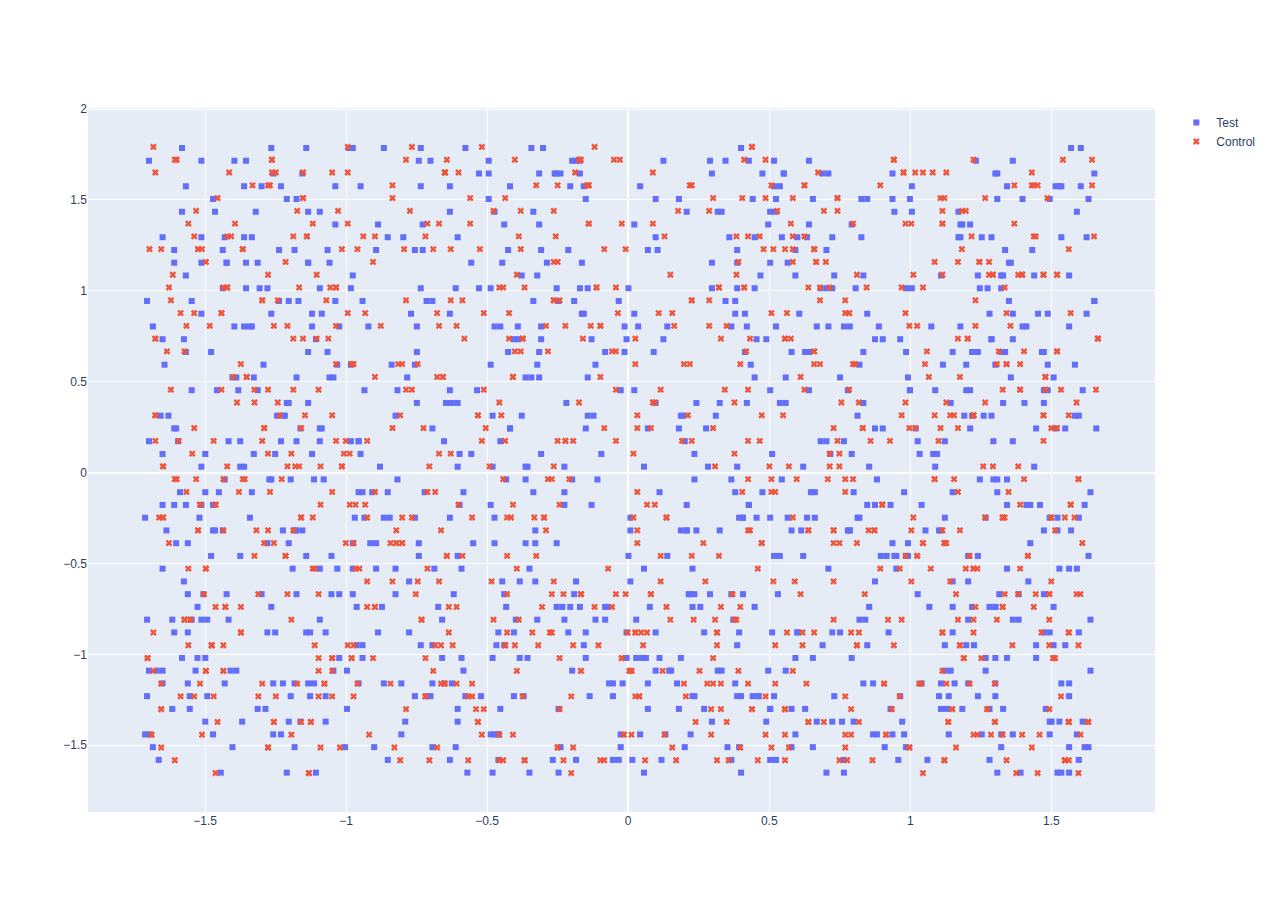
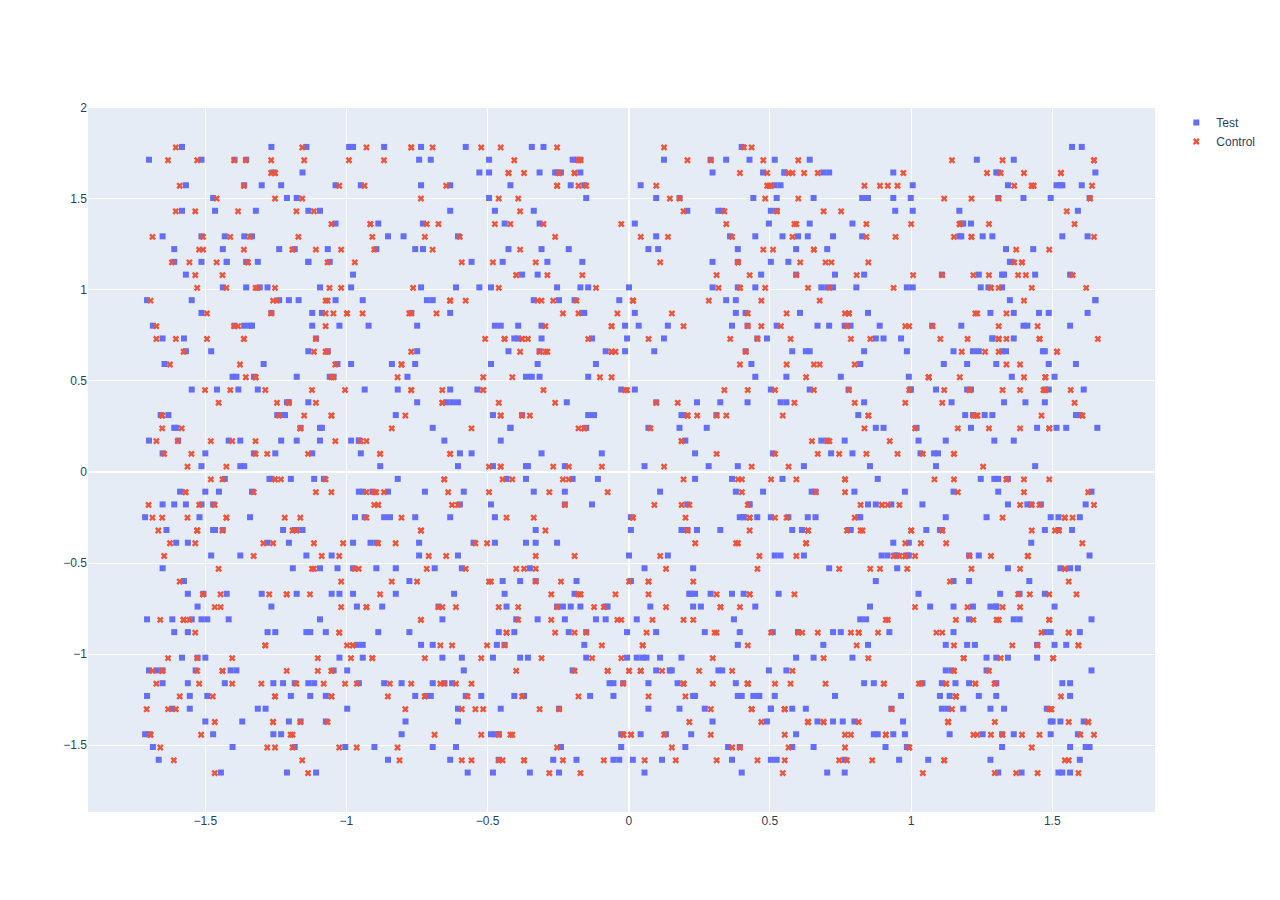
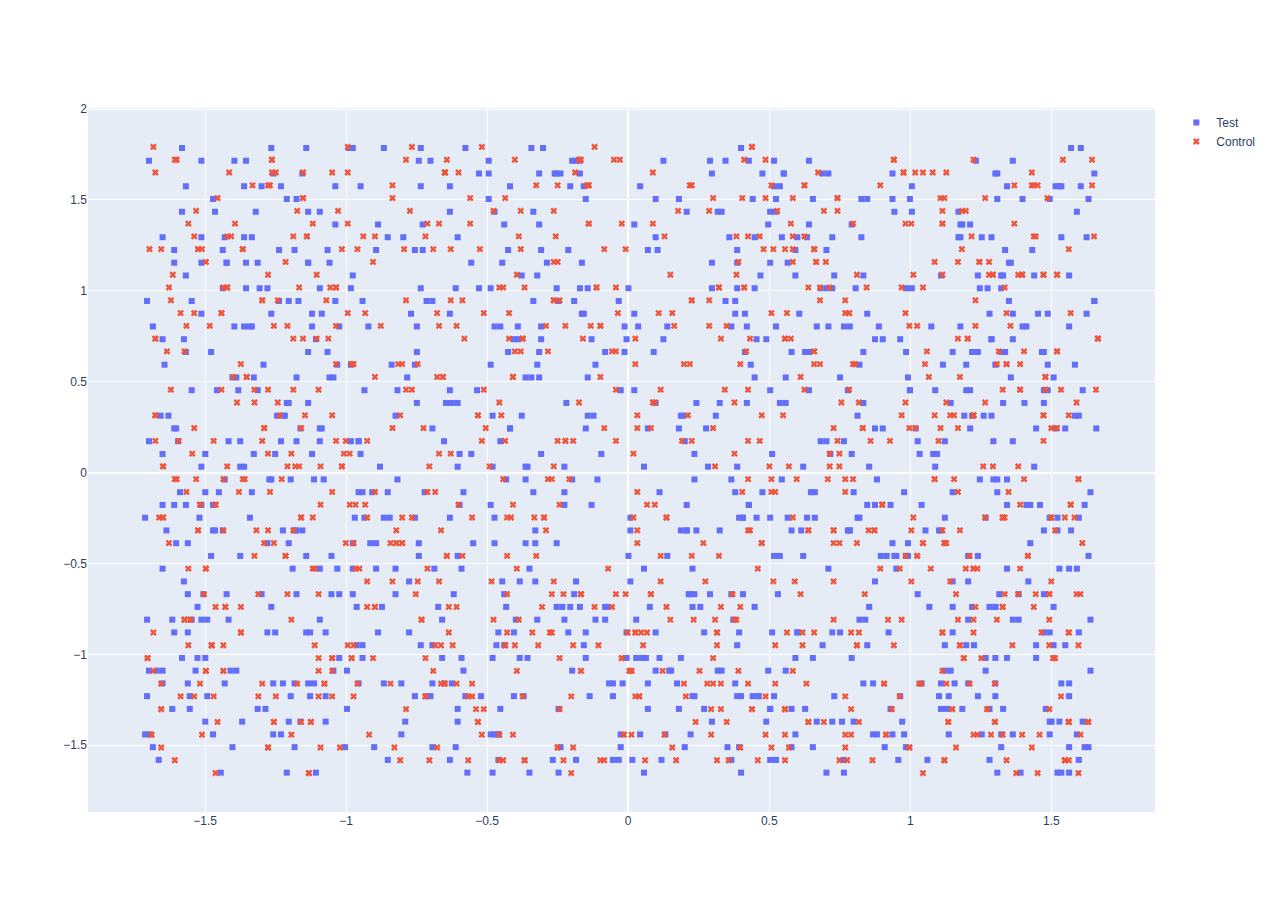
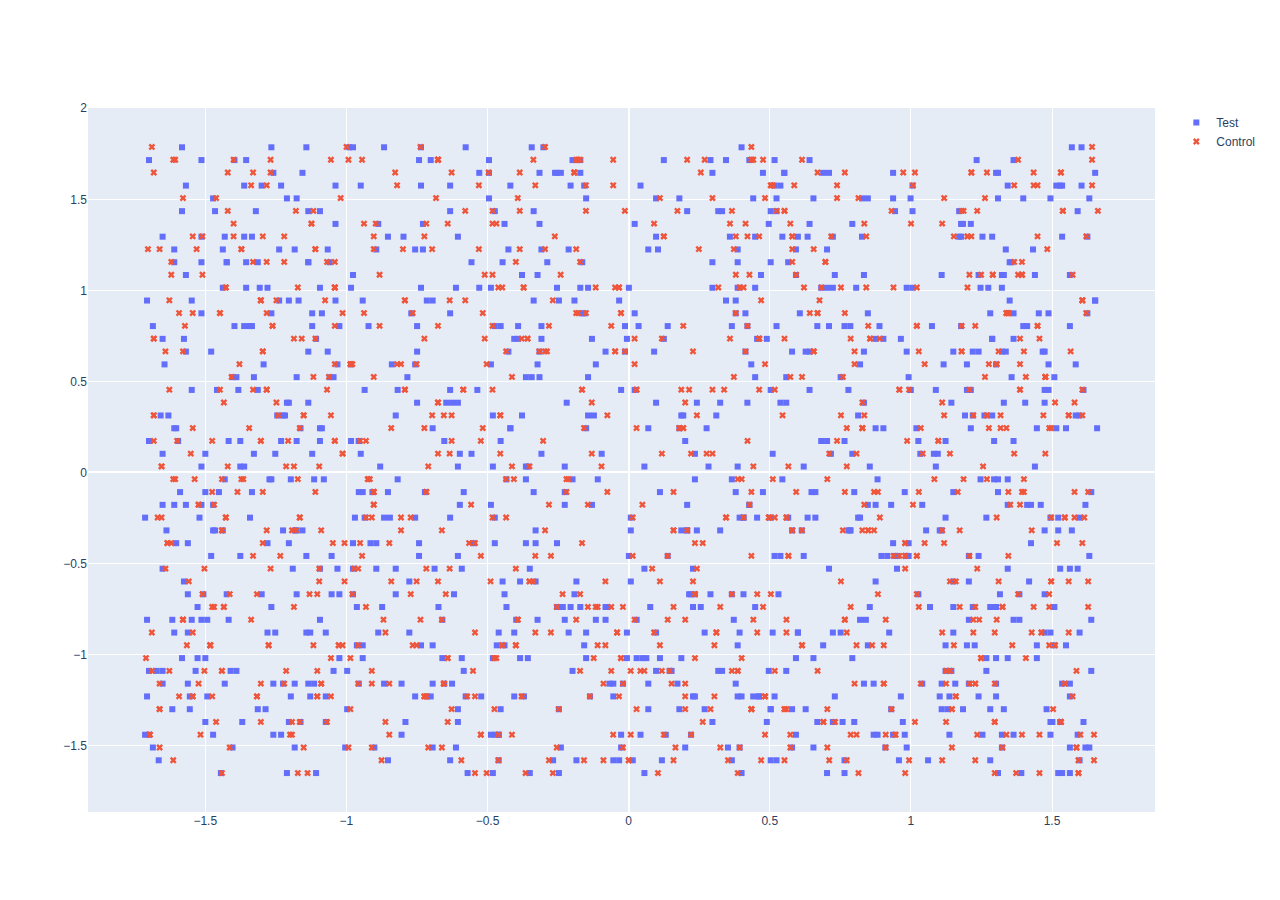
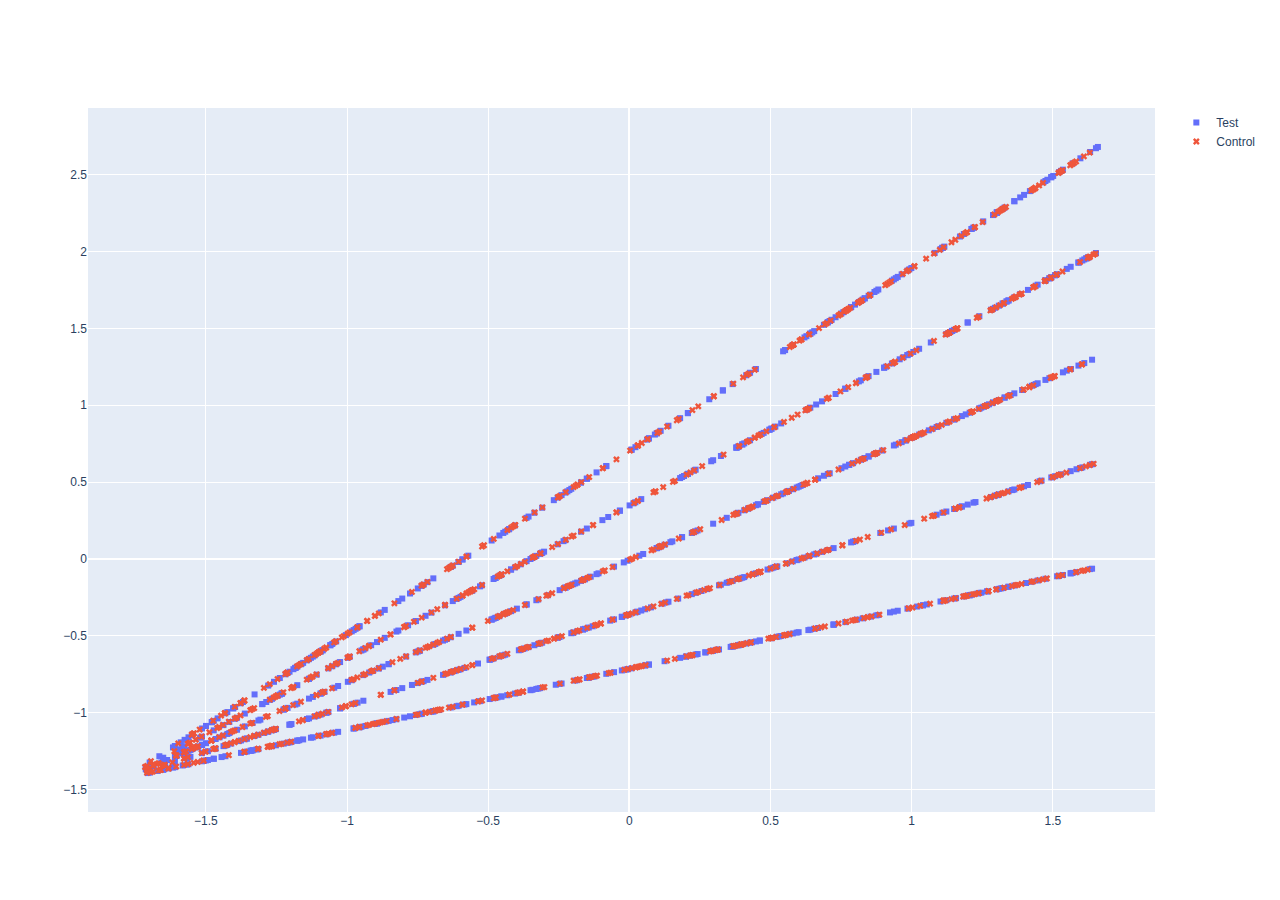
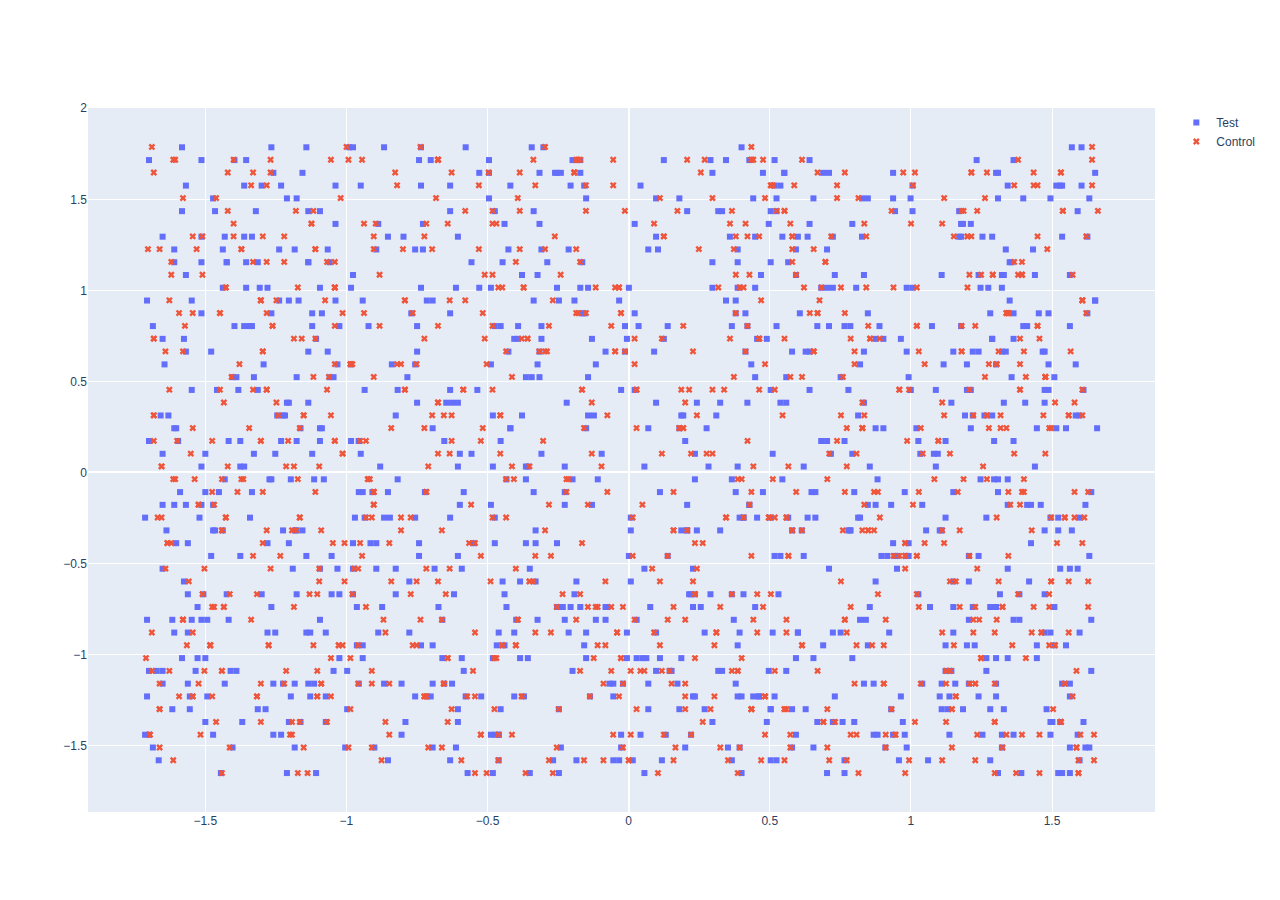
